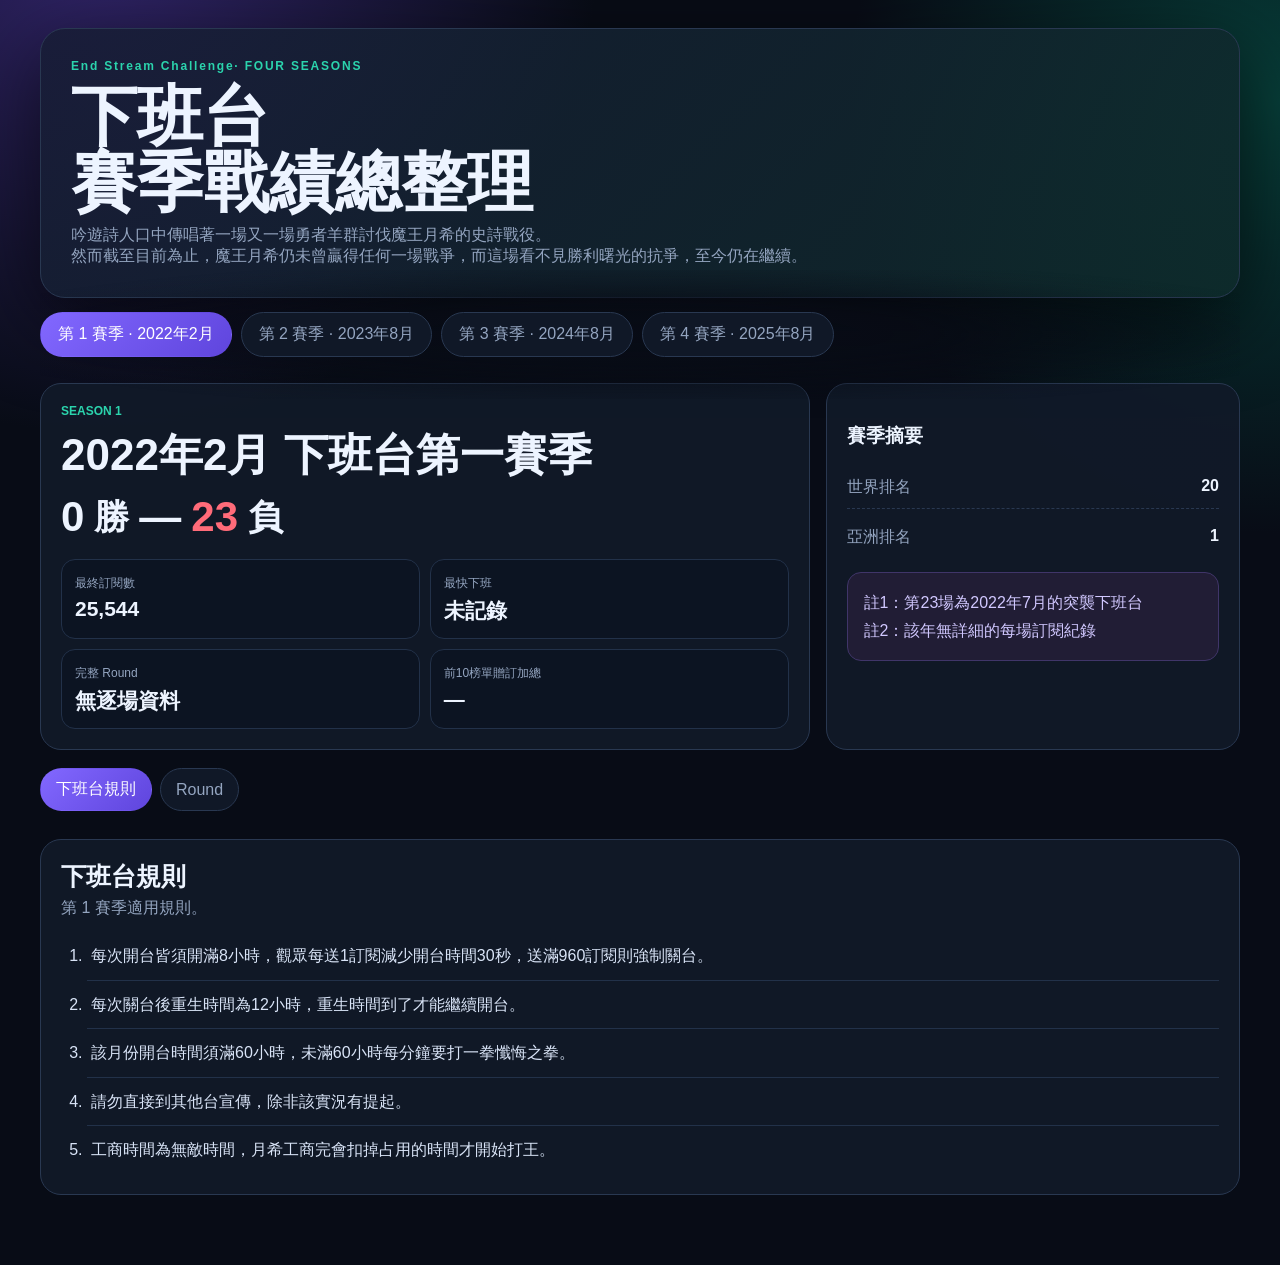
==== index.html @ 19485322 "Update index.html" ====
﻿<!doctype html>
<html lang="zh-Hant">
<head>
<meta charset="utf-8"><meta name="viewport" content="width=device-width,initial-scale=1">
<title>下班台賽季戰績總整理</title>
<style>
:root{--bg:#080c16;--panel:#111928;--panel2:#0c1422;--line:#293851;--text:#edf4ff;--muted:#94a5c0;--purple:#8268ff;--green:#2bd4ad;--yellow:#ffd166;--red:#ff6b79}
*{box-sizing:border-box}html{scroll-behavior:smooth;overflow-x:clip}body{margin:0;max-width:100%;overflow-x:clip;background:radial-gradient(circle at 8% -5%,#312469 0,transparent 28%),radial-gradient(circle at 100% 8%,#073d38 0,transparent 25%),var(--bg);color:var(--text);font-family:Inter,"Noto Sans TC","Microsoft JhengHei",sans-serif}
button,input,select{font:inherit}.wrap{width:100%;max-width:1240px;margin:auto;padding:28px 20px 70px}.masthead{padding:30px;border:1px solid var(--line);border-radius:25px;background:linear-gradient(135deg,#171c35dd,#0e2b2bdd);box-shadow:0 25px 80px #0009}.eyebrow{font-size:12px;color:var(--green);font-weight:900;letter-spacing:.15em}.masthead h1{font-size:clamp(34px,6vw,66px);line-height:1;margin:10px 0}.masthead p{color:var(--muted);margin:0}.season-tabs{position:sticky;top:0;z-index:20;isolation:isolate;display:flex;flex-wrap:wrap;align-items:center;gap:9px;padding:14px 0;max-width:100%;overflow:visible;background:transparent}.season-tabs::before{content:"";position:absolute;z-index:-1;pointer-events:none;inset:-28px 0;background:radial-gradient(ellipse at center,rgba(8,12,22,.94) 0%,rgba(8,12,22,.76) 34%,rgba(8,12,22,.32) 57%,rgba(8,12,22,.07) 73%,rgba(8,12,22,0) 84%,rgba(8,12,22,0) 100%)}.season-tab{max-width:100%;white-space:nowrap;border:1px solid var(--line);border-radius:999px;padding:11px 17px;background:#101827;color:var(--muted);cursor:pointer}.season-tab.active{background:linear-gradient(135deg,var(--purple),#5f45dd);border-color:transparent;color:#fff}.season{display:none;min-width:0}.season.active{display:block}
.hero{display:grid;grid-template-columns:1.3fr .7fr;gap:16px;margin-top:12px}.hero-card,.panel{background:#111928eF;border:1px solid var(--line);border-radius:21px;padding:20px}.season-kicker{color:var(--green);font-size:12px;font-weight:800}.hero-card h2{font-size:clamp(27px,4vw,44px);margin:8px 0}.record{display:flex;align-items:center;gap:10px;font-size:42px;font-weight:900}.record .loss{color:var(--red)}.stats{display:grid;grid-template-columns:repeat(2,1fr);gap:10px;margin-top:18px}.stat{background:var(--panel2);border:1px solid #223149;border-radius:14px;padding:13px}.stat span{color:var(--muted);font-size:12px}.stat b{display:block;margin-top:5px;font-size:21px}.season-nav{display:flex;flex-wrap:wrap;gap:8px;margin:18px 0}.season-nav button{border:1px solid var(--line);border-radius:999px;padding:10px 15px;color:var(--muted);background:#101827;cursor:pointer}.season-nav button:hover{color:#fff;border-color:var(--purple)}.season-nav button.active{color:#fff;border-color:transparent;background:linear-gradient(135deg,var(--purple),#5f45dd)}.season-subpage{display:none}.season-subpage.active{display:block}
.section{scroll-margin-top:78px;margin-top:28px}.section-head{display:flex;justify-content:space-between;align-items:end;gap:14px;margin-bottom:13px}.section-head h3{font-size:25px;margin:0}.section-head p{color:var(--muted);margin:5px 0 0}.grid{display:grid;grid-template-columns:1.3fr .7fr;gap:15px}.top-list{display:grid;gap:8px}.rank-row{display:grid;grid-template-columns:48px minmax(0,1fr) 105px;gap:11px;align-items:center;padding:12px;border:1px solid #223149;background:#0c1422;border-radius:14px}.rank-row.first{border-color:#756128;background:linear-gradient(90deg,#3b3118,#101827)}.rank-no{text-align:center;font-size:18px;font-weight:900}.rank-name{font-weight:800;overflow:hidden;text-overflow:ellipsis}.meta{color:var(--muted);font-size:12px;margin-top:4px}.amount{text-align:right;color:var(--green);font-weight:900}.bar{height:5px;background:#25334b;border-radius:8px;margin-top:7px;overflow:hidden}.bar i{display:block;height:100%;background:linear-gradient(90deg,var(--purple),var(--green))}
.mini-list{display:grid;gap:8px}.mini{display:flex;justify-content:space-between;gap:13px;padding:10px 0;border-bottom:1px dashed var(--line)}.mini:last-child{border:0}.mini span{color:var(--muted)}.controls{display:flex;gap:9px;flex-wrap:wrap;margin-bottom:13px}.control{min-width:190px;padding:10px 12px;border:1px solid var(--line);border-radius:11px;background:#0d1524;color:#fff}.table-wrap{overflow:auto;max-height:660px}.data-table{width:100%;border-collapse:collapse}.data-table th,.data-table td{padding:10px;border-bottom:1px solid #223149;text-align:left}.data-table th{position:sticky;top:0;background:#111928;color:var(--muted);font-size:12px;z-index:2}.num{text-align:right!important;font-variant-numeric:tabular-nums}
.round-grid{display:grid;grid-template-columns:repeat(3,1fr);gap:12px;align-items:start}.round-card{background:#101827;border:1px solid var(--line);border-radius:16px;padding:14px;align-self:start}.round-card summary{cursor:pointer;list-style:none}.round-card summary::-webkit-details-marker{display:none}.round-title{display:flex;justify-content:space-between;gap:10px}.badge{background:#0a2c29;color:var(--green);border-radius:999px;padding:5px 8px;font-size:12px}.round-sub{color:var(--muted);font-size:12px;line-height:1.6;margin-top:7px}.round-table{width:100%;border-collapse:collapse;margin-top:10px;font-size:13px}.round-table td{padding:6px 3px;border-top:1px solid #223149}.round-table td:last-child{text-align:right;color:var(--green);font-weight:800}.note{padding:8px;margin-top:8px;border-radius:9px;background:#201d37;color:#cbbfff;font-size:12px}
.cards{display:grid;grid-template-columns:repeat(2,1fr);gap:13px}.reward{display:grid;grid-template-columns:90px minmax(0,1fr) 65px;gap:10px;padding:10px 0;border-bottom:1px solid #223149}.reward:last-child{border:0}.status{color:var(--green);text-align:right}.status.no{color:var(--red)}.chips{display:flex;flex-wrap:wrap;gap:8px}.chip{padding:7px 10px;border:1px solid #304465;background:#17243a;border-radius:999px;font-size:13px}.rules-list{margin:0;padding-left:26px;line-height:1.85}.rules-list li{padding:9px 4px;color:#d9e4f7}.rules-list li+li{border-top:1px solid #223149}.rule-note{display:block;margin-top:5px;color:var(--muted);font-size:14px}.empty{text-align:center;padding:40px;color:var(--muted)}.notice{background:#211d35;border:1px solid #403569;color:#d1c8ff;padding:16px;border-radius:14px;line-height:1.7}.footer{text-align:center;color:#7384a2;font-size:12px;margin-top:45px}
@media(max-width:850px){.hero,.grid,.cards{grid-template-columns:1fr}.round-grid{grid-template-columns:repeat(2,1fr)}}@media(max-width:560px){.wrap{padding:14px 12px 45px}.masthead{padding:20px}.season-tabs{position:sticky;top:0;gap:8px}.season-tab{flex:1 1 calc(50% - 4px);padding:10px 9px;font-size:14px;text-align:center}.round-grid{grid-template-columns:1fr}.record{font-size:34px}.control{width:100%;min-width:0}.rank-row{grid-template-columns:38px minmax(0,1fr) 80px}.table-wrap{max-width:100%}.hide-mobile{display:none}}@media(max-width:360px){.season-tab{flex-basis:100%}}

.timeline-legend{display:flex;flex-wrap:wrap;gap:10px;margin:8px 0 0;color:var(--muted);font-size:13px}.timeline-legend i{display:inline-block;width:28px;height:10px;border-radius:999px;margin-right:6px;vertical-align:middle}.timeline-legend .stream{background:linear-gradient(90deg,#49d7aa,#75c391)}.timeline-panel{display:grid;gap:12px}.timeline-chart{border:1px solid var(--line);border-radius:16px;overflow:hidden;background:#0c1422}.timeline-head,.timeline-row{display:grid;grid-template-columns:76px minmax(720px,1fr)}.timeline-row{min-height:30px}.timeline-head{position:sticky;top:0;z-index:4;background:#121b2c;color:var(--muted);font-size:11px;font-weight:800}.timeline-date,.timeline-corner{border-right:1px solid #223149;display:flex;align-items:center}.timeline-corner{padding:8px 12px}.timeline-date{padding:0 12px;line-height:1}.timeline-hours{display:grid;grid-template-columns:repeat(24,1fr)}.timeline-hours span{padding:8px 0;text-align:center;border-right:1px solid rgba(255,255,255,.08)}.timeline-hours span:last-child{border-right:0}.timeline-date{font-weight:900;color:#dce8ff;background:rgba(17,25,40,.88)}.timeline-track{position:relative;height:30px;background:repeating-linear-gradient(90deg,transparent 0,transparent calc(100% / 24 - 1px),rgba(255,255,255,.12) calc(100% / 24 - 1px),rgba(255,255,255,.12) calc(100% / 24));overflow:visible}.timeline-row:nth-child(odd) .timeline-track{background-color:#0e1727}.timeline-row:nth-child(even) .timeline-track{background-color:rgba(255,255,255,.045)}.timeline-row+.timeline-row{border-top:1px solid #223149}.timeline-seg{position:absolute;top:5px;height:20px;border-radius:0;background:linear-gradient(90deg,#48d7ab,#78c18f);box-shadow:0 0 18px rgba(43,212,173,.18);min-width:3px;cursor:pointer}.timeline-tooltip{position:fixed;z-index:1000;display:none;max-width:260px;padding:10px 12px;border:1px solid rgba(130,104,255,.55);border-radius:12px;background:#0b1220;color:#edf4ff;box-shadow:0 16px 45px rgba(0,0,0,.5);font-size:13px;line-height:1.55;pointer-events:none}.timeline-tooltip.show{display:block}.timeline-tip-work{display:block;margin-top:7px;padding-top:7px;border-top:1px solid rgba(43,212,173,.35);color:#2bd4ad;font-weight:900}.timeline-tip{margin-top:6px;color:var(--muted);font-size:13px;line-height:1.6}.timeline-detail{margin-top:14px}@media(max-width:850px){.timeline-chart{overflow-x:auto}.timeline-head,.timeline-row{grid-template-columns:70px minmax(620px,1fr)}}@media(max-width:560px){.timeline-chart{overflow-x:auto}.timeline-corner{padding:8px}.timeline-date{padding:0 8px;font-size:12px}.timeline-track{height:30px}.timeline-hours span{font-size:10px;padding:8px 0}}
</style>
</head>
<body><main class="wrap">
<header class="masthead"><div class="eyebrow">End Stream Challenge· FOUR SEASONS</div><h1>下班台<br>賽季戰績總整理</h1><p>  吟遊詩人口中傳唱著一場又一場勇者羊群討伐魔王月希的史詩戰役。<br>
  然而截至目前為止，魔王月希仍未曾贏得任何一場戰爭，而這場看不見勝利曙光的抗爭，至今仍在繼續。</p></header>
<nav class="season-tabs" id="seasonTabs"></nav><div id="seasonPages"></div>
</main>
<script>
const DATA={"source":"下班台資料整理.xlsx","seasons":[{"id":"season-1","seasonIndex":1,"sheetName":"S1下班台戰績","title":"2022年2月 下班台第一賽季","wins":0,"losses":23,"fastest":"","finalSubs":25544,"worldRankText":"世界排名：20","notes":["註1：第23場為2022年7月的突襲下班台","註2：該年無詳細的每場訂閱紀錄"],"rewards":[],"specialRolls":[],"providedLeaderboard":[],"timeStats":[],"rounds":[],"records":[],"leaderboard":[],"listedGiftTotal":0},{"id":"season-2","seasonIndex":2,"sheetName":"S2下班台戰績","title":"2023年8月 下班台第二賽季","wins":0,"losses":50,"fastest":"0分37秒","finalSubs":70150,"worldRankText":"","notes":[],"rewards":[{"goal":"10000","reward":"2023自主60小","status":"達標"},{"goal":"20000","reward":"阿努道歉會","status":"達標"},{"goal":"30000","reward":"沙包DLC","status":"達標"},{"goal":"40000","reward":"北中南辦桌","status":"達標"},{"goal":"50000","reward":"北中南景點打拳","status":"達標"},{"goal":"60000","reward":"大峽谷打拳","status":"達標"},{"goal":"70000","reward":"森份證","status":"達標"}],"specialRolls":[{"round":1,"name":"阿秋羊","points":1},{"round":22,"name":"糖炒栗子羊","points":1},{"round":28,"name":"智胖","points":100},{"round":31,"name":"邪教道士辛辛子","points":1},{"round":32,"name":"嘉里","points":100},{"round":33,"name":"vs284619735","points":100},{"round":43,"name":"卡住羊","points":100},{"round":47,"name":"潛水貢丸","points":100},{"round":49,"name":"栗子羊說送妳訂換農民曆","points":1},{"round":49,"name":"白白白白白白白白白白白白","points":100}],"providedLeaderboard":[],"timeStats":[{"label":"總時數","value":"46:30:12"},{"label":"工商時數","value":"14:20:00"},{"label":"耍賴","value":"2:00:00"},{"label":"上班總時間","value":"17:32:21"},{"label":"月希水的時間","value":"12:37:51"}],"rounds":[{"number":1,"drop":"波熊思 3000購物金","topDps":"迷航","total":506,"winner":"逍遙隱士","notes":[],"records":[{"season":2,"round":1,"rank":1,"name":"迷航","amount":100,"roll":94,"winner":"逍遙隱士"},{"season":2,"round":1,"rank":2,"name":"不是抽獎羊","amount":60,"roll":25,"winner":""},{"season":2,"round":1,"rank":3,"name":"逍遙隱士","amount":50,"roll":97,"winner":""},{"season":2,"round":1,"rank":4,"name":"糖炒栗子羊","amount":50,"roll":16,"winner":""},{"season":2,"round":1,"rank":5,"name":"太子喵","amount":50,"roll":8,"winner":""},{"season":2,"round":1,"rank":6,"name":"嘉銘","amount":50,"roll":46,"winner":""},{"season":2,"round":1,"rank":7,"name":"阿秋羊","amount":50,"roll":1,"winner":""},{"season":2,"round":1,"rank":8,"name":"曾經獨活的玩具羊","amount":35,"roll":57,"winner":""},{"season":2,"round":1,"rank":9,"name":"cchihicc","amount":31,"roll":20,"winner":""},{"season":2,"round":1,"rank":10,"name":"多非番薯羊","amount":30,"roll":29,"winner":""}]},{"number":2,"drop":"1000 MYCARD","topDps":"卡住","total":492,"winner":"k00155","notes":[],"records":[{"season":2,"round":2,"rank":1,"name":"卡住","amount":100,"roll":74,"winner":"k00155"},{"season":2,"round":2,"rank":2,"name":"慾望的九羊羊","amount":60,"roll":39,"winner":""},{"season":2,"round":2,"rank":3,"name":"69羊","amount":52,"roll":22,"winner":""},{"season":2,"round":2,"rank":4,"name":"逍遙隱士","amount":50,"roll":46,"winner":""},{"season":2,"round":2,"rank":5,"name":"史蒂芬_達克","amount":50,"roll":48,"winner":""},{"season":2,"round":2,"rank":6,"name":"bossun___","amount":50,"roll":18,"winner":""},{"season":2,"round":2,"rank":7,"name":"嘉銘","amount":40,"roll":53,"winner":""},{"season":2,"round":2,"rank":8,"name":"咕咕鐘","amount":30,"roll":25,"winner":""},{"season":2,"round":2,"rank":9,"name":"廣州炒麵","amount":30,"roll":35,"winner":""},{"season":2,"round":2,"rank":10,"name":"k00155","amount":30,"roll":95,"winner":""}]},{"number":3,"drop":"月希超正簽名照","topDps":"普拉達羊","total":491,"winner":"糖炒栗子羊","notes":[],"records":[{"season":2,"round":3,"rank":1,"name":"普拉達羊","amount":100,"roll":3,"winner":"糖炒栗子羊"},{"season":2,"round":3,"rank":2,"name":"vs284619735","amount":50,"roll":53,"winner":""},{"season":2,"round":3,"rank":3,"name":"老薛708","amount":50,"roll":7,"winner":""},{"season":2,"round":3,"rank":4,"name":"平凡的阿賢","amount":50,"roll":32,"winner":""},{"season":2,"round":3,"rank":5,"name":"笨笨豆腐羊","amount":50,"roll":49,"winner":""},{"season":2,"round":3,"rank":6,"name":"阿秋羊","amount":50,"roll":67,"winner":""},{"season":2,"round":3,"rank":7,"name":"哇係阿賢","amount":40,"roll":74,"winner":""},{"season":2,"round":3,"rank":8,"name":"糖炒栗子羊","amount":35,"roll":79,"winner":""},{"season":2,"round":3,"rank":9,"name":"steven54018","amount":35,"roll":71,"winner":""},{"season":2,"round":3,"rank":10,"name":"沒欠你哎_木工羊","amount":31,"roll":4,"winner":""}]},{"number":4,"drop":"紫色抹布aka圖奇T恤","topDps":"糖炒栗子羊","total":620,"winner":"逍遙隱士","notes":[],"records":[{"season":2,"round":4,"rank":1,"name":"糖炒栗子羊","amount":100,"roll":84,"winner":"逍遙隱士"},{"season":2,"round":4,"rank":2,"name":"幽玥影","amount":75,"roll":43,"winner":""},{"season":2,"round":4,"rank":3,"name":"三色豆骯包","amount":65,"roll":22,"winner":""},{"season":2,"round":4,"rank":4,"name":"慾望的九羊羊","amount":60,"roll":33,"winner":""},{"season":2,"round":4,"rank":5,"name":"嘉里垲壡","amount":60,"roll":4,"winner":""},{"season":2,"round":4,"rank":6,"name":"vs284619735","amount":60,"roll":47,"winner":""},{"season":2,"round":4,"rank":7,"name":"羊老院_不二","amount":50,"roll":76,"winner":""},{"season":2,"round":4,"rank":8,"name":"逍遙隱士","amount":50,"roll":94,"winner":""},{"season":2,"round":4,"rank":9,"name":"普勞德斯瑪爾特","amount":50,"roll":40,"winner":""},{"season":2,"round":4,"rank":10,"name":"嘉銘","amount":50,"roll":7,"winner":""}]},{"number":5,"drop":"明里紬毛巾","topDps":"慾望的黃小羊","total":659,"winner":"保羅麵包坊","notes":[],"records":[{"season":2,"round":5,"rank":1,"name":"慾望的黃小羊","amount":150,"roll":35,"winner":"保羅麵包坊"},{"season":2,"round":5,"rank":2,"name":"鏟屎浩浩","amount":114,"roll":11,"winner":""},{"season":2,"round":5,"rank":3,"name":"史蒂芬_達克","amount":100,"roll":7,"winner":""},{"season":2,"round":5,"rank":4,"name":"山腳下的倒插羊","amount":100,"roll":94,"winner":""},{"season":2,"round":5,"rank":5,"name":"保羅麵包坊","amount":60,"roll":96,"winner":""},{"season":2,"round":5,"rank":6,"name":"逍遙隱士","amount":50,"roll":25,"winner":""},{"season":2,"round":5,"rank":7,"name":"哇係阿賢","amount":30,"roll":24,"winner":""},{"season":2,"round":5,"rank":8,"name":"豪游天下","amount":20,"roll":16,"winner":""},{"season":2,"round":5,"rank":9,"name":"天台吹風的老羊","amount":20,"roll":70,"winner":""},{"season":2,"round":5,"rank":10,"name":"橘牆老鼠會成員太陽雨","amount":15,"roll":23,"winner":""}]},{"number":6,"drop":"UNPAI T恤","topDps":"太子喵","total":740,"winner":"逍遙隱士","notes":[],"records":[{"season":2,"round":6,"rank":1,"name":"太子喵","amount":150,"roll":35,"winner":"逍遙隱士"},{"season":2,"round":6,"rank":2,"name":"慾望的九羊羊","amount":110,"roll":34,"winner":""},{"season":2,"round":6,"rank":3,"name":"普拉達羊","amount":100,"roll":56,"winner":""},{"season":2,"round":6,"rank":4,"name":"晶晶寶包","amount":100,"roll":50,"winner":""},{"season":2,"round":6,"rank":5,"name":"想睡覺的楓仔","amount":50,"roll":38,"winner":""},{"season":2,"round":6,"rank":6,"name":"娜娜寶包","amount":50,"roll":88,"winner":""},{"season":2,"round":6,"rank":7,"name":"逍遙隱士","amount":50,"roll":96,"winner":""},{"season":2,"round":6,"rank":8,"name":"橋本芝衣","amount":50,"roll":22,"winner":""},{"season":2,"round":6,"rank":9,"name":"多非番薯羊","amount":40,"roll":65,"winner":""},{"season":2,"round":6,"rank":10,"name":"糖炒栗子羊","amount":40,"roll":42,"winner":""}]},{"number":7,"drop":"河北彩花女優大亨","topDps":"幽玥影","total":702,"winner":"幽玥影","notes":[],"records":[{"season":2,"round":7,"rank":1,"name":"幽玥影","amount":250,"roll":97,"winner":"幽玥影"},{"season":2,"round":7,"rank":2,"name":"慾望的黃小羊","amount":100,"roll":19,"winner":""},{"season":2,"round":7,"rank":3,"name":"lokevin","amount":50,"roll":89,"winner":""},{"season":2,"round":7,"rank":4,"name":"路過的音樂世家","amount":50,"roll":46,"winner":""},{"season":2,"round":7,"rank":5,"name":"慾望的卡八羊","amount":50,"roll":4,"winner":""},{"season":2,"round":7,"rank":6,"name":"嘉銘","amount":50,"roll":52,"winner":""},{"season":2,"round":7,"rank":7,"name":"六翼天使","amount":50,"roll":90,"winner":""},{"season":2,"round":7,"rank":8,"name":"胃不好的年輕人","amount":40,"roll":61,"winner":""},{"season":2,"round":7,"rank":9,"name":"賣女孩的小羊","amount":32,"roll":49,"winner":""},{"season":2,"round":7,"rank":10,"name":"steven54018","amount":30,"roll":36,"winner":""}]},{"number":8,"drop":"賽馬娘小北模型","topDps":"幽玥影","total":574,"winner":"糖炒栗子羊","notes":[],"records":[{"season":2,"round":8,"rank":1,"name":"幽玥影","amount":75,"roll":36,"winner":"糖炒栗子羊"},{"season":2,"round":8,"rank":2,"name":"威堡羊","amount":60,"roll":77,"winner":""},{"season":2,"round":8,"rank":3,"name":"孤勇幫的逆天羊","amount":60,"roll":63,"winner":""},{"season":2,"round":8,"rank":4,"name":"赫利德","amount":60,"roll":52,"winner":""},{"season":2,"round":8,"rank":5,"name":"尾田","amount":60,"roll":81,"winner":""},{"season":2,"round":8,"rank":6,"name":"糖炒栗子羊","amount":55,"roll":96,"winner":""},{"season":2,"round":8,"rank":7,"name":"慾望的夜夜羊","amount":52,"roll":41,"winner":""},{"season":2,"round":8,"rank":8,"name":"賣女孩的小羊","amount":52,"roll":33,"winner":""},{"season":2,"round":8,"rank":9,"name":"紋紋__","amount":50,"roll":64,"winner":""},{"season":2,"round":8,"rank":10,"name":"逍遙隱士","amount":50,"roll":35,"winner":""}]},{"number":9,"drop":"薩爾達 NS PRO控制器","topDps":"筋魂羊","total":579,"winner":"哇係阿賢","notes":[],"records":[{"season":2,"round":9,"rank":1,"name":"筋魂羊","amount":88,"roll":36,"winner":"哇係阿賢"},{"season":2,"round":9,"rank":2,"name":"幽玥影","amount":75,"roll":27,"winner":""},{"season":2,"round":9,"rank":3,"name":"steven54018","amount":60,"roll":11,"winner":""},{"season":2,"round":9,"rank":4,"name":"賣女孩的小羊","amount":55,"roll":30,"winner":""},{"season":2,"round":9,"rank":5,"name":"哇係阿賢","amount":51,"roll":67,"winner":""},{"season":2,"round":9,"rank":6,"name":"逍遙隱士","amount":50,"roll":2,"winner":""},{"season":2,"round":9,"rank":7,"name":"史蒂芬_達克","amount":50,"roll":63,"winner":""},{"season":2,"round":9,"rank":8,"name":"三色豆骯包","amount":50,"roll":32,"winner":""},{"season":2,"round":9,"rank":9,"name":"乾淨","amount":50,"roll":58,"winner":""},{"season":2,"round":9,"rank":10,"name":"zqqsix","amount":50,"roll":2,"winner":""}]},{"number":10,"drop":"SWITCH 主機","topDps":"野怪","total":620,"winner":"禿毛系女孩 禿毛晶晶","notes":[],"records":[{"season":2,"round":10,"rank":1,"name":"野怪","amount":110,"roll":86,"winner":"禿毛系女孩 禿毛晶晶"},{"season":2,"round":10,"rank":2,"name":"普勞德斯瑪爾特","amount":105,"roll":73,"winner":""},{"season":2,"round":10,"rank":3,"name":"禿毛系女孩禿毛晶晶","amount":100,"roll":95,"winner":""},{"season":2,"round":10,"rank":4,"name":"多非番薯羊","amount":50,"roll":40,"winner":""},{"season":2,"round":10,"rank":5,"name":"逍遙隱士","amount":50,"roll":58,"winner":""},{"season":2,"round":10,"rank":6,"name":"糖炒栗子羊","amount":50,"roll":72,"winner":""},{"season":2,"round":10,"rank":7,"name":"實況九宮格專屬代言人六媽","amount":50,"roll":62,"winner":""},{"season":2,"round":10,"rank":8,"name":"獸人菜兵","amount":50,"roll":24,"winner":""},{"season":2,"round":10,"rank":9,"name":"哇係阿賢","amount":30,"roll":72,"winner":""},{"season":2,"round":10,"rank":10,"name":"老龐","amount":25,"roll":42,"winner":""}]},{"number":11,"drop":"沙包","topDps":"糖炒栗子羊","total":636,"winner":"逍遙隱士","notes":[],"records":[{"season":2,"round":11,"rank":1,"name":"糖炒栗子羊","amount":100,"roll":19,"winner":"逍遙隱士"},{"season":2,"round":11,"rank":2,"name":"老薛708","amount":100,"roll":25,"winner":""},{"season":2,"round":11,"rank":3,"name":"胃不好的年輕人","amount":60,"roll":36,"winner":""},{"season":2,"round":11,"rank":4,"name":"窩也不知道","amount":60,"roll":19,"winner":""},{"season":2,"round":11,"rank":5,"name":"路過的音樂世家","amount":60,"roll":76,"winner":""},{"season":2,"round":11,"rank":6,"name":"觸手公爵八隻羊","amount":55,"roll":15,"winner":""},{"season":2,"round":11,"rank":7,"name":"一人一訂閱好好休息","amount":51,"roll":40,"winner":""},{"season":2,"round":11,"rank":8,"name":"沒欠你哎_木工羊","amount":50,"roll":38,"winner":""},{"season":2,"round":11,"rank":9,"name":"逍遙隱士","amount":50,"roll":89,"winner":""},{"season":2,"round":11,"rank":10,"name":"vs284619735","amount":50,"roll":52,"winner":""}]},{"number":12,"drop":"史上最大獎黏黏手","topDps":"Loger128","total":510,"winner":"成天想自由","notes":[],"records":[{"season":2,"round":12,"rank":1,"name":"Loger128","amount":100,"roll":70,"winner":"成天想自由"},{"season":2,"round":12,"rank":2,"name":"翻肚鮪魚","amount":100,"roll":65,"winner":""},{"season":2,"round":12,"rank":3,"name":"雪夜貓家的英葉貓寶阿龍羊","amount":50,"roll":3,"winner":""},{"season":2,"round":12,"rank":4,"name":"雷查德","amount":50,"roll":87,"winner":""},{"season":2,"round":12,"rank":5,"name":"成天想自由","amount":50,"roll":96,"winner":""},{"season":2,"round":12,"rank":6,"name":"糖炒栗子羊","amount":40,"roll":68,"winner":""},{"season":2,"round":12,"rank":7,"name":"雪夜貓家的暈船貓寶氣運羊","amount":35,"roll":71,"winner":""},{"season":2,"round":12,"rank":8,"name":"每天都要返工嘅苦命人","amount":30,"roll":6,"winner":""},{"season":2,"round":12,"rank":9,"name":"居居夫","amount":30,"roll":65,"winner":""},{"season":2,"round":12,"rank":10,"name":"依絲特","amount":25,"roll":58,"winner":""}]},{"number":13,"drop":"月希超正簽名照","topDps":"四喵の爹","total":460,"winner":"多非蕃薯羊","notes":[],"records":[{"season":2,"round":13,"rank":1,"name":"四喵の爹","amount":100,"roll":51,"winner":"多非蕃薯羊"},{"season":2,"round":13,"rank":2,"name":"卡住","amount":100,"roll":83,"winner":""},{"season":2,"round":13,"rank":3,"name":"嘉銘","amount":50,"roll":33,"winner":""},{"season":2,"round":13,"rank":4,"name":"宜蘭洪金寶","amount":50,"roll":61,"winner":""},{"season":2,"round":13,"rank":5,"name":"逍遙隱士","amount":30,"roll":10,"winner":""},{"season":2,"round":13,"rank":6,"name":"雪夜貓家的英葉貓寶阿龍羊","amount":30,"roll":60,"winner":""},{"season":2,"round":13,"rank":7,"name":"多非蕃薯羊","amount":30,"roll":94,"winner":""},{"season":2,"round":13,"rank":8,"name":"幽玥影","amount":25,"roll":82,"winner":""},{"season":2,"round":13,"rank":9,"name":"打王加加","amount":25,"roll":19,"winner":""},{"season":2,"round":13,"rank":10,"name":"糖炒栗子羊","amount":20,"roll":41,"winner":""}]},{"number":14,"drop":"NS 控制器(月希任選SKIN)","topDps":"四喵の爹","total":780,"winner":"四喵の爹","notes":[],"records":[{"season":2,"round":14,"rank":1,"name":"四喵の爹","amount":200,"roll":91,"winner":"四喵の爹"},{"season":2,"round":14,"rank":2,"name":"慾望的九羊羊","amount":100,"roll":54,"winner":""},{"season":2,"round":14,"rank":3,"name":"太子喵","amount":100,"roll":8,"winner":""},{"season":2,"round":14,"rank":4,"name":"不是抽獎羊","amount":70,"roll":44,"winner":""},{"season":2,"round":14,"rank":5,"name":"六八","amount":60,"roll":28,"winner":""},{"season":2,"round":14,"rank":6,"name":"逍遙隱士","amount":50,"roll":22,"winner":""},{"season":2,"round":14,"rank":7,"name":"糖炒栗子羊","amount":50,"roll":42,"winner":""},{"season":2,"round":14,"rank":8,"name":"藍銘松","amount":50,"roll":74,"winner":""},{"season":2,"round":14,"rank":9,"name":"廣州炒麵","amount":50,"roll":16,"winner":""},{"season":2,"round":14,"rank":10,"name":"69羊","amount":50,"roll":72,"winner":""}]},{"number":15,"drop":"任天堂大禮包","topDps":"中二果實能力者","total":529,"winner":"哇係阿賢","notes":[],"records":[{"season":2,"round":15,"rank":1,"name":"中二果實能力者","amount":100,"roll":54,"winner":"哇係阿賢"},{"season":2,"round":15,"rank":2,"name":"三色豆骯包","amount":100,"roll":20,"winner":""},{"season":2,"round":15,"rank":3,"name":"逍遙隱士","amount":50,"roll":82,"winner":""},{"season":2,"round":15,"rank":4,"name":"雪夜貓家的英葉貓寶阿龍羊","amount":50,"roll":13,"winner":""},{"season":2,"round":15,"rank":5,"name":"幽玥影","amount":50,"roll":17,"winner":""},{"season":2,"round":15,"rank":6,"name":"糖炒栗子羊","amount":40,"roll":53,"winner":""},{"season":2,"round":15,"rank":7,"name":"テツヒロ","amount":38,"roll":85,"winner":""},{"season":2,"round":15,"rank":8,"name":"哇係阿賢","amount":35,"roll":86,"winner":""},{"season":2,"round":15,"rank":9,"name":"批欸斯伍羊_撲通","amount":35,"roll":79,"winner":""},{"season":2,"round":15,"rank":10,"name":"暗夜白皇乂珀","amount":31,"roll":65,"winner":""}]},{"number":16,"drop":"紫色抹布aka圖奇T恤","topDps":"鏟屎浩浩","total":702,"winner":"多非番薯羊","notes":[],"records":[{"season":2,"round":16,"rank":1,"name":"鏟屎浩浩","amount":125,"roll":40,"winner":"多非番薯羊"},{"season":2,"round":16,"rank":2,"name":"觸手公爵八隻羊","amount":101,"roll":15,"winner":""},{"season":2,"round":16,"rank":3,"name":"八呎","amount":100,"roll":2,"winner":""},{"season":2,"round":16,"rank":4,"name":"テツヒロ","amount":60,"roll":5,"winner":""},{"season":2,"round":16,"rank":5,"name":"沒欠你哎_木工羊","amount":60,"roll":66,"winner":""},{"season":2,"round":16,"rank":6,"name":"橘牆老鼠會太陽宇","amount":55,"roll":39,"winner":""},{"season":2,"round":16,"rank":7,"name":"雪夜貓家的英葉貓寶阿龍羊","amount":51,"roll":36,"winner":""},{"season":2,"round":16,"rank":8,"name":"多非番薯羊","amount":50,"roll":75,"winner":""},{"season":2,"round":16,"rank":9,"name":"逍遙隱士","amount":50,"roll":34,"winner":""},{"season":2,"round":16,"rank":10,"name":"嘉銘","amount":50,"roll":20,"winner":""}]},{"number":17,"drop":"魔靈召喚禮盒大禮包","topDps":"慾望的尋愛羊","total":655,"winner":"慾望的尋愛羊","notes":[],"records":[{"season":2,"round":17,"rank":1,"name":"慾望的尋愛羊","amount":100,"roll":81,"winner":"慾望的尋愛羊"},{"season":2,"round":17,"rank":2,"name":"卡住","amount":100,"roll":31,"winner":""},{"season":2,"round":17,"rank":3,"name":"欸89羊","amount":100,"roll":60,"winner":""},{"season":2,"round":17,"rank":4,"name":"糖炒栗子羊","amount":70,"roll":2,"winner":""},{"season":2,"round":17,"rank":5,"name":"慾望的九羊羊","amount":60,"roll":16,"winner":""},{"season":2,"round":17,"rank":6,"name":"逍遙隱士","amount":50,"roll":51,"winner":""},{"season":2,"round":17,"rank":7,"name":"maski0516","amount":50,"roll":61,"winner":""},{"season":2,"round":17,"rank":8,"name":"胃不好的年輕人","amount":50,"roll":2,"winner":""},{"season":2,"round":17,"rank":9,"name":"待罪羔羊","amount":40,"roll":57,"winner":""},{"season":2,"round":17,"rank":10,"name":"vs284619735","amount":35,"roll":37,"winner":""}]},{"number":18,"drop":"寶可夢正版布偶","topDps":"林勝希該下班了","total":581,"winner":"三色豆骯包","notes":[],"records":[{"season":2,"round":18,"rank":1,"name":"林勝希該下班了","amount":101,"roll":68,"winner":"三色豆骯包"},{"season":2,"round":18,"rank":2,"name":"我是路西法請叫我西法","amount":90,"roll":50,"winner":""},{"season":2,"round":18,"rank":3,"name":"逍遙隱士","amount":50,"roll":54,"winner":""},{"season":2,"round":18,"rank":4,"name":"我是一朵小棉花","amount":50,"roll":13,"winner":""},{"season":2,"round":18,"rank":5,"name":"波普馬愛聽歌","amount":50,"roll":54,"winner":""},{"season":2,"round":18,"rank":6,"name":"立志成為貼圖大富翁的六媽","amount":50,"roll":11,"winner":""},{"season":2,"round":18,"rank":7,"name":"糖炒栗子羊","amount":50,"roll":34,"winner":""},{"season":2,"round":18,"rank":8,"name":"白白白白白白白白白白白白","amount":50,"roll":6,"winner":""},{"season":2,"round":18,"rank":9,"name":"Azirvictor222","amount":50,"roll":22,"winner":""},{"season":2,"round":18,"rank":10,"name":"三色豆骯包","amount":40,"roll":73,"winner":""}]},{"number":19,"drop":"月希巴奇掛軸","topDps":"卡住","total":571,"winner":"糖炒栗子羊","notes":[],"records":[{"season":2,"round":19,"rank":1,"name":"卡住","amount":100,"roll":12,"winner":"糖炒栗子羊"},{"season":2,"round":19,"rank":2,"name":"糖炒栗子羊","amount":60,"roll":55,"winner":""},{"season":2,"round":19,"rank":3,"name":"張若即","amount":60,"roll":31,"winner":""},{"season":2,"round":19,"rank":4,"name":"蕉綠_二哈ハスキー","amount":51,"roll":29,"winner":""},{"season":2,"round":19,"rank":5,"name":"tom1000805","amount":50,"roll":14,"winner":""},{"season":2,"round":19,"rank":6,"name":"林勝希該下班了","amount":50,"roll":45,"winner":""},{"season":2,"round":19,"rank":7,"name":"廠商付款用贈訂幫下班","amount":50,"roll":22,"winner":""},{"season":2,"round":19,"rank":8,"name":"野怪","amount":50,"roll":8,"winner":""},{"season":2,"round":19,"rank":9,"name":"逍遙隱士","amount":50,"roll":33,"winner":""},{"season":2,"round":19,"rank":10,"name":"lee28119","amount":50,"roll":13,"winner":""}]},{"number":20,"drop":"SWITCH","topDps":"仔魚うお","total":649,"winner":"白白白白白白 白白白白白白","notes":[],"records":[{"season":2,"round":20,"rank":1,"name":"仔魚うお","amount":100,"roll":70,"winner":"白白白白白白 白白白白白白"},{"season":2,"round":20,"rank":2,"name":"四喵の爹","amount":100,"roll":46,"winner":""},{"season":2,"round":20,"rank":3,"name":"老薛708","amount":70,"roll":68,"winner":""},{"season":2,"round":20,"rank":4,"name":"白白白白白白白白白白白白","amount":69,"roll":90,"winner":""},{"season":2,"round":20,"rank":5,"name":"廣州炒麵","amount":60,"roll":32,"winner":""},{"season":2,"round":20,"rank":6,"name":"野怪","amount":50,"roll":79,"winner":""},{"season":2,"round":20,"rank":7,"name":"赫利德","amount":50,"roll":54,"winner":""},{"season":2,"round":20,"rank":8,"name":"逍遙隱士","amount":50,"roll":3,"winner":""},{"season":2,"round":20,"rank":9,"name":"我是一朵小棉花","amount":50,"roll":8,"winner":""},{"season":2,"round":20,"rank":10,"name":"外神歪西","amount":50,"roll":35,"winner":""}]},{"number":21,"drop":"巴奇掛軸","topDps":"六八","total":540,"winner":"糖炒栗子羊","notes":[],"records":[{"season":2,"round":21,"rank":1,"name":"六八","amount":125,"roll":57,"winner":"糖炒栗子羊"},{"season":2,"round":21,"rank":2,"name":"居居夫","amount":85,"roll":36,"winner":""},{"season":2,"round":21,"rank":3,"name":"咕咕鐘","amount":50,"roll":15,"winner":""},{"season":2,"round":21,"rank":4,"name":"慾望的割草羊","amount":50,"roll":50,"winner":""},{"season":2,"round":21,"rank":5,"name":"逍遙隱士","amount":50,"roll":45,"winner":""},{"season":2,"round":21,"rank":6,"name":"潛水貢丸","amount":40,"roll":6,"winner":""},{"season":2,"round":21,"rank":7,"name":"慾望的差衣羊","amount":40,"roll":8,"winner":""},{"season":2,"round":21,"rank":8,"name":"呆呆爪","amount":35,"roll":38,"winner":""},{"season":2,"round":21,"rank":9,"name":"張若即","amount":35,"roll":78,"winner":""},{"season":2,"round":21,"rank":10,"name":"糖炒栗子羊","amount":30,"roll":97,"winner":""}]},{"number":22,"drop":"魔物獵人模型","topDps":"loger128","total":625,"winner":"廣州炒麵","notes":[],"records":[{"season":2,"round":22,"rank":1,"name":"loger128","amount":200,"roll":39,"winner":"廣州炒麵"},{"season":2,"round":22,"rank":2,"name":"那魯灣大姊姊","amount":55,"roll":85,"winner":""},{"season":2,"round":22,"rank":3,"name":"逍遙隱士","amount":50,"roll":86,"winner":""},{"season":2,"round":22,"rank":4,"name":"不是抽獎羊","amount":50,"roll":4,"winner":""},{"season":2,"round":22,"rank":5,"name":"林勝希該下班了","amount":50,"roll":56,"winner":""},{"season":2,"round":22,"rank":6,"name":"午夜微醺","amount":50,"roll":84,"winner":""},{"season":2,"round":22,"rank":7,"name":"小九九的張家小鵝","amount":50,"roll":27,"winner":""},{"season":2,"round":22,"rank":8,"name":"宜蘭洪金寶","amount":50,"roll":6,"winner":""},{"season":2,"round":22,"rank":9,"name":"廣州炒麵","amount":40,"roll":88,"winner":""},{"season":2,"round":22,"rank":10,"name":"糖炒栗子羊","amount":30,"roll":1,"winner":""}]},{"number":23,"drop":"史詩裝備黏黏手","topDps":"紀秊","total":689,"winner":"紀秊","notes":[],"records":[{"season":2,"round":23,"rank":1,"name":"紀秊","amount":110,"roll":94,"winner":"紀秊"},{"season":2,"round":23,"rank":2,"name":"卡住","amount":101,"roll":74,"winner":""},{"season":2,"round":23,"rank":3,"name":"白白白白白白白白白白白白","amount":69,"roll":7,"winner":""},{"season":2,"round":23,"rank":4,"name":"陌尋","amount":64,"roll":5,"winner":""},{"season":2,"round":23,"rank":5,"name":"魔羯鼠羊羊","amount":60,"roll":39,"winner":""},{"season":2,"round":23,"rank":6,"name":"林勝希該下班了","amount":60,"roll":13,"winner":""},{"season":2,"round":23,"rank":7,"name":"糖炒栗子羊","amount":60,"roll":16,"winner":""},{"season":2,"round":23,"rank":8,"name":"慾望的非洲羊","amount":56,"roll":3,"winner":""},{"season":2,"round":23,"rank":9,"name":"海草海草","amount":55,"roll":9,"winner":""},{"season":2,"round":23,"rank":10,"name":"我是一朵小棉花","amount":54,"roll":81,"winner":""}]},{"number":24,"drop":"魔物獵人模型","topDps":"中二果實能力者","total":720,"winner":"天台上的阿肥","notes":[],"records":[{"season":2,"round":24,"rank":1,"name":"中二果實能力者","amount":200,"roll":7,"winner":"天台上的阿肥"},{"season":2,"round":24,"rank":2,"name":"太子喵","amount":101,"roll":58,"winner":""},{"season":2,"round":24,"rank":3,"name":"白白白白白白白白白白白白","amount":69,"roll":38,"winner":""},{"season":2,"round":24,"rank":4,"name":"糖炒栗子羊","amount":60,"roll":76,"winner":""},{"season":2,"round":24,"rank":5,"name":"哇係阿賢","amount":50,"roll":6,"winner":""},{"season":2,"round":24,"rank":6,"name":"逍遙隱士","amount":50,"roll":54,"winner":""},{"season":2,"round":24,"rank":7,"name":"安静的小铃铛","amount":50,"roll":81,"winner":""},{"season":2,"round":24,"rank":8,"name":"參貳壹","amount":50,"roll":51,"winner":""},{"season":2,"round":24,"rank":9,"name":"訂閱拿去請下班","amount":50,"roll":56,"winner":""},{"season":2,"round":24,"rank":10,"name":"天台上的阿肥","amount":40,"roll":90,"winner":""}]},{"number":25,"drop":"寶可夢娃娃","topDps":"卡住","total":825,"winner":"慾望的九羊羊","notes":[],"records":[{"season":2,"round":25,"rank":1,"name":"卡住","amount":200,"roll":45,"winner":"慾望的九羊羊"},{"season":2,"round":25,"rank":2,"name":"羊老院_不二","amount":200,"roll":64,"winner":""},{"season":2,"round":25,"rank":3,"name":"糖炒栗子羊","amount":100,"roll":66,"winner":""},{"season":2,"round":25,"rank":4,"name":"慾望的九羊羊","amount":55,"roll":67,"winner":""},{"season":2,"round":25,"rank":5,"name":"哇係阿賢","amount":50,"roll":47,"winner":""},{"season":2,"round":25,"rank":6,"name":"訂閱拿去請下班","amount":50,"roll":63,"winner":""},{"season":2,"round":25,"rank":7,"name":"sushijie2","amount":50,"roll":34,"winner":""},{"season":2,"round":25,"rank":8,"name":"奏響星辰","amount":50,"roll":35,"winner":""},{"season":2,"round":25,"rank":9,"name":"黑暗豐穰女神的黑山羊","amount":35,"roll":36,"winner":""},{"season":2,"round":25,"rank":10,"name":"休閒的貓","amount":35,"roll":37,"winner":""}]},{"number":26,"drop":"啥都沒有","topDps":"看農民曆吃辦桌的小王八孩","total":526,"winner":"","notes":[],"records":[{"season":2,"round":26,"rank":1,"name":"看農民曆吃辦桌的小王八孩","amount":87,"roll":null,"winner":""},{"season":2,"round":26,"rank":2,"name":"紀秊","amount":70,"roll":null,"winner":""},{"season":2,"round":26,"rank":3,"name":"參貳壹","amount":69,"roll":null,"winner":""},{"season":2,"round":26,"rank":4,"name":"尾田","amount":50,"roll":null,"winner":""},{"season":2,"round":26,"rank":5,"name":"逍遙隱士","amount":50,"roll":null,"winner":""},{"season":2,"round":26,"rank":6,"name":"aa443211","amount":50,"roll":null,"winner":""},{"season":2,"round":26,"rank":7,"name":"台鐵自強號","amount":50,"roll":null,"winner":""},{"season":2,"round":26,"rank":8,"name":"訂閱拿去請下班","amount":40,"roll":null,"winner":""},{"season":2,"round":26,"rank":9,"name":"糖炒栗子羊","amount":30,"roll":null,"winner":""},{"season":2,"round":26,"rank":10,"name":"林勝希該下班了","amount":30,"roll":null,"winner":""}]},{"number":27,"drop":"魔物獵人NS收納包","topDps":"林勝希該下班了","total":555,"winner":"逸庭","notes":[],"records":[{"season":2,"round":27,"rank":1,"name":"林勝希該下班了","amount":100,"roll":10,"winner":"逸庭"},{"season":2,"round":27,"rank":2,"name":"紀秊","amount":60,"roll":18,"winner":""},{"season":2,"round":27,"rank":3,"name":"逸庭","amount":50,"roll":96,"winner":""},{"season":2,"round":27,"rank":4,"name":"多非番薯羊","amount":50,"roll":79,"winner":""},{"season":2,"round":27,"rank":5,"name":"哇係阿賢","amount":50,"roll":17,"winner":""},{"season":2,"round":27,"rank":6,"name":"殊異","amount":50,"roll":56,"winner":""},{"season":2,"round":27,"rank":7,"name":"逍遙隱士","amount":50,"roll":59,"winner":""},{"season":2,"round":27,"rank":8,"name":"糖炒栗子羊","amount":50,"roll":25,"winner":""},{"season":2,"round":27,"rank":9,"name":"幽玥影","amount":50,"roll":47,"winner":""},{"season":2,"round":27,"rank":10,"name":"圓圓__","amount":45,"roll":64,"winner":""}]},{"number":28,"drop":"MY CARD 3000點","topDps":"exfree34","total":710,"winner":"智胖","notes":[],"records":[{"season":2,"round":28,"rank":1,"name":"exfree34","amount":200,"roll":83,"winner":"智胖"},{"season":2,"round":28,"rank":2,"name":"denis13579","amount":100,"roll":20,"winner":""},{"season":2,"round":28,"rank":3,"name":"mmouse4","amount":60,"roll":32,"winner":""},{"season":2,"round":28,"rank":4,"name":"魔羯鼠羊羊","amount":50,"roll":47,"winner":""},{"season":2,"round":28,"rank":5,"name":"87DB","amount":50,"roll":14,"winner":""},{"season":2,"round":28,"rank":6,"name":"嘉銘","amount":50,"roll":89,"winner":""},{"season":2,"round":28,"rank":7,"name":"老薛708","amount":50,"roll":44,"winner":""},{"season":2,"round":28,"rank":8,"name":"哇係阿賢","amount":50,"roll":62,"winner":""},{"season":2,"round":28,"rank":9,"name":"智胖","amount":50,"roll":100,"winner":""},{"season":2,"round":28,"rank":10,"name":"幽玥影","amount":50,"roll":64,"winner":""}]},{"number":29,"drop":"一坨答辯(月希隨便給)","topDps":"冰情","total":534,"winner":"逍遙隱士","notes":[],"records":[{"season":2,"round":29,"rank":1,"name":"冰情","amount":150,"roll":48,"winner":"逍遙隱士"},{"season":2,"round":29,"rank":2,"name":"鏟屎浩浩","amount":60,"roll":31,"winner":""},{"season":2,"round":29,"rank":3,"name":"逍遙隱士","amount":50,"roll":92,"winner":""},{"season":2,"round":29,"rank":4,"name":"87DB","amount":50,"roll":55,"winner":""},{"season":2,"round":29,"rank":5,"name":"邪教道士辛辛子","amount":50,"roll":73,"winner":""},{"season":2,"round":29,"rank":6,"name":"蕉綠_二哈ハスキー","amount":40,"roll":31,"winner":""},{"season":2,"round":29,"rank":7,"name":"糖炒栗子羊","amount":35,"roll":17,"winner":""},{"season":2,"round":29,"rank":8,"name":"看農民曆吃辦桌的小王八孩","amount":35,"roll":74,"winner":""},{"season":2,"round":29,"rank":9,"name":"我是路西法請叫我西法","amount":34,"roll":90,"winner":""},{"season":2,"round":29,"rank":10,"name":"沒洗澡好癢","amount":30,"roll":25,"winner":""}]},{"number":30,"drop":"死亡之翼公仔","topDps":"輪班工程師","total":805,"winner":"六八","notes":[],"records":[{"season":2,"round":30,"rank":1,"name":"輪班工程師","amount":120,"roll":33,"winner":"六八"},{"season":2,"round":30,"rank":2,"name":"lokevin","amount":100,"roll":68,"winner":""},{"season":2,"round":30,"rank":3,"name":"糖炒栗子羊","amount":100,"roll":14,"winner":""},{"season":2,"round":30,"rank":4,"name":"逍遙隱士","amount":100,"roll":80,"winner":""},{"season":2,"round":30,"rank":5,"name":"垃圾收集番薯羊","amount":75,"roll":77,"winner":""},{"season":2,"round":30,"rank":6,"name":"慾望的九羊羊","amount":65,"roll":43,"winner":""},{"season":2,"round":30,"rank":7,"name":"六八","amount":65,"roll":99,"winner":""},{"season":2,"round":30,"rank":8,"name":"嘉銘","amount":60,"roll":71,"winner":""},{"season":2,"round":30,"rank":9,"name":"野怪","amount":60,"roll":47,"winner":""},{"season":2,"round":30,"rank":10,"name":"SPLooooo","amount":60,"roll":94,"winner":""}]},{"number":31,"drop":"暴雪大禮包","topDps":"邪教道士辛辛子","total":675,"winner":"逍遙隱士","notes":[],"records":[{"season":2,"round":31,"rank":1,"name":"邪教道士辛辛子","amount":120,"roll":1,"winner":"逍遙隱士"},{"season":2,"round":31,"rank":2,"name":"披薩董","amount":100,"roll":8,"winner":""},{"season":2,"round":31,"rank":3,"name":"zqqsix","amount":75,"roll":78,"winner":""},{"season":2,"round":31,"rank":4,"name":"冰情","amount":60,"roll":44,"winner":""},{"season":2,"round":31,"rank":5,"name":"六八","amount":60,"roll":58,"winner":""},{"season":2,"round":31,"rank":6,"name":"糖炒栗子羊","amount":60,"roll":75,"winner":""},{"season":2,"round":31,"rank":7,"name":"魔羯鼠羊羊","amount":60,"roll":22,"winner":""},{"season":2,"round":31,"rank":8,"name":"哇係阿賢","amount":50,"roll":9,"winner":""},{"season":2,"round":31,"rank":9,"name":"逍遙隱士","amount":50,"roll":88,"winner":""},{"season":2,"round":31,"rank":10,"name":"野怪","amount":40,"roll":86,"winner":""}]},{"number":32,"drop":"靈魂行者抱枕","topDps":"戰士羊","total":610,"winner":"嘉里","notes":[],"records":[{"season":2,"round":32,"rank":1,"name":"戰士羊","amount":100,"roll":48,"winner":"嘉里"},{"season":2,"round":32,"rank":2,"name":"自由象限","amount":91,"roll":8,"winner":""},{"season":2,"round":32,"rank":3,"name":"白白白白白白白白白白白白","amount":69,"roll":22,"winner":""},{"season":2,"round":32,"rank":4,"name":"野怪","amount":50,"roll":86,"winner":""},{"season":2,"round":32,"rank":5,"name":"逍遙隱士","amount":50,"roll":50,"winner":""},{"season":2,"round":32,"rank":6,"name":"糖炒栗子羊","amount":50,"roll":20,"winner":""},{"season":2,"round":32,"rank":7,"name":"嘉里","amount":50,"roll":100,"winner":""},{"season":2,"round":32,"rank":8,"name":"參貳壹","amount":50,"roll":5,"winner":""},{"season":2,"round":32,"rank":9,"name":"保羅麵包坊","amount":50,"roll":62,"winner":""},{"season":2,"round":32,"rank":10,"name":"垃圾收集番薯羊","amount":50,"roll":82,"winner":""}]},{"number":33,"drop":"NS 控制器","topDps":"卡住羊","total":602,"winner":"vs284619735","notes":[],"records":[{"season":2,"round":33,"rank":1,"name":"卡住羊","amount":100,"roll":78,"winner":"vs284619735"},{"season":2,"round":33,"rank":2,"name":"慾望的九羊羊","amount":60,"roll":9,"winner":""},{"season":2,"round":33,"rank":3,"name":"f258741","amount":60,"roll":23,"winner":""},{"season":2,"round":33,"rank":4,"name":"糖炒栗子羊","amount":60,"roll":56,"winner":""},{"season":2,"round":33,"rank":5,"name":"魔羯鼠羊羊","amount":60,"roll":36,"winner":""},{"season":2,"round":33,"rank":6,"name":"sam50405","amount":55,"roll":70,"winner":""},{"season":2,"round":33,"rank":7,"name":"哇係阿賢","amount":55,"roll":89,"winner":""},{"season":2,"round":33,"rank":8,"name":"剛好是隻羊","amount":51,"roll":44,"winner":""},{"season":2,"round":33,"rank":9,"name":"vs284619735","amount":51,"roll":100,"winner":""},{"season":2,"round":33,"rank":10,"name":"羊老院_不二","amount":50,"roll":42,"winner":""}]},{"number":34,"drop":"3000 MYCARD","topDps":"四喵の爹","total":475,"winner":"糖炒栗子羊","notes":[],"records":[{"season":2,"round":34,"rank":1,"name":"四喵の爹","amount":100,"roll":52,"winner":"糖炒栗子羊"},{"season":2,"round":34,"rank":2,"name":"維克","amount":80,"roll":77,"winner":""},{"season":2,"round":34,"rank":3,"name":"o17y317","amount":50,"roll":3,"winner":""},{"season":2,"round":34,"rank":4,"name":"逍遙隱士","amount":50,"roll":11,"winner":""},{"season":2,"round":34,"rank":5,"name":"糖炒栗子羊","amount":40,"roll":94,"winner":""},{"season":2,"round":34,"rank":6,"name":"呆呆爪","amount":35,"roll":78,"winner":""},{"season":2,"round":34,"rank":7,"name":"潛水貢丸","amount":30,"roll":64,"winner":""},{"season":2,"round":34,"rank":8,"name":"dingdingdong1203","amount":30,"roll":37,"winner":""},{"season":2,"round":34,"rank":9,"name":"槑嘼","amount":30,"roll":45,"winner":""},{"season":2,"round":34,"rank":10,"name":"你眼睛乾不乾","amount":30,"roll":16,"winner":""}]},{"number":35,"drop":"JOJO學長RAMI掛軸","topDps":"太子喵","total":610,"winner":"卡住羊","notes":[],"records":[{"season":2,"round":35,"rank":1,"name":"太子喵","amount":150,"roll":62,"winner":"卡住羊"},{"season":2,"round":35,"rank":2,"name":"橘牆老鼠會成員太陽宇","amount":55,"roll":20,"winner":""},{"season":2,"round":35,"rank":3,"name":"糖炒栗子羊","amount":55,"roll":43,"winner":""},{"season":2,"round":35,"rank":4,"name":"逍遙隱士","amount":50,"roll":37,"winner":""},{"season":2,"round":35,"rank":5,"name":"ss118578","amount":50,"roll":70,"winner":""},{"season":2,"round":35,"rank":6,"name":"不是抽獎羊","amount":50,"roll":84,"winner":""},{"season":2,"round":35,"rank":7,"name":"star8moon","amount":50,"roll":48,"winner":""},{"season":2,"round":35,"rank":8,"name":"阿宏唯","amount":50,"roll":60,"winner":""},{"season":2,"round":35,"rank":9,"name":"比寶_阿呆_","amount":50,"roll":12,"winner":""},{"season":2,"round":35,"rank":10,"name":"卡住羊","amount":50,"roll":91,"winner":""}]},{"number":36,"drop":"死亡之翼公仔","topDps":"simpf","total":620,"winner":"參貳壹","notes":[],"records":[{"season":2,"round":36,"rank":1,"name":"simpf","amount":200,"roll":78,"winner":"參貳壹"},{"season":2,"round":36,"rank":2,"name":"screenleon","amount":50,"roll":14,"winner":""},{"season":2,"round":36,"rank":3,"name":"逍遙隱士","amount":50,"roll":29,"winner":""},{"season":2,"round":36,"rank":4,"name":"糖炒栗子羊","amount":50,"roll":4,"winner":""},{"season":2,"round":36,"rank":5,"name":"維克","amount":50,"roll":83,"winner":""},{"season":2,"round":36,"rank":6,"name":"卡住羊","amount":50,"roll":27,"winner":""},{"season":2,"round":36,"rank":7,"name":"史蒂芬_達克","amount":50,"roll":70,"winner":""},{"season":2,"round":36,"rank":8,"name":"參貳壹","amount":50,"roll":95,"winner":""},{"season":2,"round":36,"rank":9,"name":"嘉里羊","amount":35,"roll":29,"winner":""},{"season":2,"round":36,"rank":10,"name":"明年幫你掃墓","amount":35,"roll":80,"winner":""}]},{"number":37,"drop":"史詩裝備黏黏手","topDps":"老閻","total":525,"winner":"卡住羊","notes":[],"records":[{"season":2,"round":37,"rank":1,"name":"老閻","amount":100,"roll":55,"winner":"卡住羊"},{"season":2,"round":37,"rank":2,"name":"逍遙隱士","amount":50,"roll":8,"winner":""},{"season":2,"round":37,"rank":3,"name":"糖炒栗子羊","amount":50,"roll":80,"winner":""},{"season":2,"round":37,"rank":4,"name":"血月","amount":50,"roll":9,"winner":""},{"season":2,"round":37,"rank":5,"name":"卡住羊","amount":50,"roll":97,"winner":""},{"season":2,"round":37,"rank":6,"name":"嘉銘","amount":50,"roll":69,"winner":""},{"season":2,"round":37,"rank":7,"name":"三色豆骯包","amount":50,"roll":23,"winner":""},{"season":2,"round":37,"rank":8,"name":"denis13579","amount":50,"roll":63,"winner":""},{"season":2,"round":37,"rank":9,"name":"安静的小铃铛","amount":40,"roll":40,"winner":""},{"season":2,"round":37,"rank":10,"name":"維克","amount":35,"roll":43,"winner":""}]},{"number":38,"drop":"SWITCH","topDps":"卡住羊","total":670,"winner":"嘉里","notes":[],"records":[{"season":2,"round":38,"rank":1,"name":"卡住羊","amount":250,"roll":68,"winner":"嘉里"},{"season":2,"round":38,"rank":2,"name":"哇係阿賢","amount":50,"roll":50,"winner":""},{"season":2,"round":38,"rank":3,"name":"終於趕上","amount":50,"roll":4,"winner":""},{"season":2,"round":38,"rank":4,"name":"冰淬紅茶","amount":50,"roll":5,"winner":""},{"season":2,"round":38,"rank":5,"name":"森森","amount":50,"roll":6,"winner":""},{"season":2,"round":38,"rank":6,"name":"那隻倉鼠","amount":50,"roll":52,"winner":""},{"season":2,"round":38,"rank":7,"name":"쵸단의소행운克威爾","amount":50,"roll":40,"winner":""},{"season":2,"round":38,"rank":8,"name":"糖炒栗子羊","amount":40,"roll":47,"winner":""},{"season":2,"round":38,"rank":9,"name":"EricT408","amount":40,"roll":25,"winner":""},{"season":2,"round":38,"rank":10,"name":"嘉里","amount":40,"roll":81,"winner":""}]},{"number":39,"drop":"甚麼都沒有","topDps":"林勝希該下班了","total":627,"winner":"","notes":[],"records":[{"season":2,"round":39,"rank":1,"name":"林勝希該下班了","amount":100,"roll":null,"winner":""},{"season":2,"round":39,"rank":2,"name":"阿宏唯","amount":75,"roll":null,"winner":""},{"season":2,"round":39,"rank":3,"name":"訂閱拿去請下班","amount":67,"roll":null,"winner":""},{"season":2,"round":39,"rank":4,"name":"不是抽獎羊","amount":60,"roll":null,"winner":""},{"season":2,"round":39,"rank":5,"name":"golddragoon0107","amount":60,"roll":null,"winner":""},{"season":2,"round":39,"rank":6,"name":"糖炒栗子羊","amount":60,"roll":null,"winner":""},{"season":2,"round":39,"rank":7,"name":"我是路西法請叫我西法","amount":55,"roll":null,"winner":""},{"season":2,"round":39,"rank":8,"name":"幽玥影","amount":50,"roll":null,"winner":""},{"season":2,"round":39,"rank":9,"name":"耶綠阿寶","amount":50,"roll":null,"winner":""},{"season":2,"round":39,"rank":10,"name":"逍遙隱士","amount":50,"roll":null,"winner":""}]},{"number":40,"drop":"最棒的簽名照","topDps":"中二果實能力者","total":731,"winner":"幽玥影 自由的魚","notes":[],"records":[{"season":2,"round":40,"rank":1,"name":"中二果實能力者","amount":150,"roll":73,"winner":"幽玥影 自由的魚"},{"season":2,"round":40,"rank":2,"name":"太子喵","amount":100,"roll":34,"winner":""},{"season":2,"round":40,"rank":3,"name":"糖炒栗子羊","amount":73,"roll":80,"winner":""},{"season":2,"round":40,"rank":4,"name":"慾望的九羊羊","amount":65,"roll":17,"winner":""},{"season":2,"round":40,"rank":5,"name":"嘉里","amount":61,"roll":58,"winner":""},{"season":2,"round":40,"rank":6,"name":"幽玥影","amount":61,"roll":89,"winner":""},{"season":2,"round":40,"rank":7,"name":"樂高樂高蹦","amount":60,"roll":56,"winner":""},{"season":2,"round":40,"rank":8,"name":"三色豆骯包","amount":60,"roll":56,"winner":""},{"season":2,"round":40,"rank":9,"name":"野怪","amount":51,"roll":61,"winner":""},{"season":2,"round":40,"rank":10,"name":"自由的魚","amount":50,"roll":89,"winner":""}]},{"number":41,"drop":"紫布AKA圖奇T","topDps":"black_jester","total":650,"winner":"路過的人氏","notes":[],"records":[{"season":2,"round":41,"rank":1,"name":"black_jester","amount":100,"roll":55,"winner":"路過的人氏"},{"season":2,"round":41,"rank":2,"name":"夏の天","amount":70,"roll":5,"winner":""},{"season":2,"round":41,"rank":3,"name":"路過的人氏","amount":70,"roll":99,"winner":""},{"season":2,"round":41,"rank":4,"name":"墨舟","amount":70,"roll":89,"winner":""},{"season":2,"round":41,"rank":5,"name":"廣州炒麵","amount":60,"roll":8,"winner":""},{"season":2,"round":41,"rank":6,"name":"潛水仔嗄嘎","amount":60,"roll":62,"winner":""},{"season":2,"round":41,"rank":7,"name":"翱翔的落葉","amount":60,"roll":75,"winner":""},{"season":2,"round":41,"rank":8,"name":"jamy_1019","amount":60,"roll":22,"winner":""},{"season":2,"round":41,"rank":9,"name":"幽玥影","amount":50,"roll":10,"winner":""},{"season":2,"round":41,"rank":10,"name":"逍遙隱士","amount":50,"roll":93,"winner":""}]},{"number":42,"drop":"紫布AKA圖奇T","topDps":"咕咕羊","total":539,"winner":"龐克羊","notes":[],"records":[{"season":2,"round":42,"rank":1,"name":"咕咕羊","amount":100,"roll":67,"winner":"龐克羊"},{"season":2,"round":42,"rank":2,"name":"大燃燒神教","amount":51,"roll":22,"winner":""},{"season":2,"round":42,"rank":3,"name":"角落頭羊","amount":51,"roll":68,"winner":""},{"season":2,"round":42,"rank":4,"name":"逍遙隱士","amount":50,"roll":54,"winner":""},{"season":2,"round":42,"rank":5,"name":"幽玥影","amount":50,"roll":35,"winner":""},{"season":2,"round":42,"rank":6,"name":"村村村村村","amount":50,"roll":13,"winner":""},{"season":2,"round":42,"rank":7,"name":"jamy_1019","amount":50,"roll":22,"winner":""},{"season":2,"round":42,"rank":8,"name":"龐克羊","amount":50,"roll":77,"winner":""},{"season":2,"round":42,"rank":9,"name":"文藝少年","amount":47,"roll":15,"winner":""},{"season":2,"round":42,"rank":10,"name":"胃不好的年輕人","amount":40,"roll":7,"winner":""}]},{"number":43,"drop":"EPOS音效卡","topDps":"尾田","total":805,"winner":"卡住羊","notes":[],"records":[{"season":2,"round":43,"rank":1,"name":"尾田","amount":200,"roll":83,"winner":"卡住羊"},{"season":2,"round":43,"rank":2,"name":"minimulti","amount":100,"roll":71,"winner":""},{"season":2,"round":43,"rank":3,"name":"維克","amount":100,"roll":41,"winner":""},{"season":2,"round":43,"rank":4,"name":"jamy_1019","amount":100,"roll":97,"winner":""},{"season":2,"round":43,"rank":5,"name":"哇係阿賢","amount":55,"roll":74,"winner":""},{"season":2,"round":43,"rank":6,"name":"幽玥影","amount":50,"roll":89,"winner":""},{"season":2,"round":43,"rank":7,"name":"糖炒栗子羊","amount":50,"roll":95,"winner":""},{"season":2,"round":43,"rank":8,"name":"逍遙隱士","amount":50,"roll":46,"winner":""},{"season":2,"round":43,"rank":9,"name":"中二果實能力者","amount":50,"roll":52,"winner":""},{"season":2,"round":43,"rank":10,"name":"卡住羊","amount":50,"roll":100,"winner":""}]},{"number":44,"drop":"MYCARD 3000","topDps":"尾田","total":790,"winner":"尾田","notes":[],"records":[{"season":2,"round":44,"rank":1,"name":"尾田","amount":200,"roll":98,"winner":"尾田"},{"season":2,"round":44,"rank":2,"name":"筋魂羊","amount":84,"roll":51,"winner":""},{"season":2,"round":44,"rank":3,"name":"幽玥影","amount":75,"roll":34,"winner":""},{"season":2,"round":44,"rank":4,"name":"like82323","amount":70,"roll":72,"winner":""},{"season":2,"round":44,"rank":5,"name":"善的循環幫月希改配偶欄","amount":65,"roll":32,"winner":""},{"season":2,"round":44,"rank":6,"name":"哇係阿賢","amount":65,"roll":87,"winner":""},{"season":2,"round":44,"rank":7,"name":"孤兒孤兒","amount":61,"roll":77,"winner":""},{"season":2,"round":44,"rank":8,"name":"糖炒栗子羊","amount":60,"roll":81,"winner":""},{"season":2,"round":44,"rank":9,"name":"卡嘎米","amount":60,"roll":64,"winner":""},{"season":2,"round":44,"rank":10,"name":"卡住羊","amount":50,"roll":93,"winner":""}]},{"number":45,"drop":"MYCARD 3000","topDps":"三色豆骯包","total":805,"winner":"幽玥影","notes":[],"records":[{"season":2,"round":45,"rank":1,"name":"三色豆骯包","amount":100,"roll":53,"winner":"幽玥影"},{"season":2,"round":45,"rank":2,"name":"尾田","amount":100,"roll":13,"winner":""},{"season":2,"round":45,"rank":3,"name":"bossun___","amount":100,"roll":53,"winner":""},{"season":2,"round":45,"rank":4,"name":"加班滑手機","amount":100,"roll":6,"winner":""},{"season":2,"round":45,"rank":5,"name":"輪班工程師","amount":100,"roll":79,"winner":""},{"season":2,"round":45,"rank":6,"name":"早安江腦屍","amount":88,"roll":31,"winner":""},{"season":2,"round":45,"rank":7,"name":"糖炒栗子羊","amount":60,"roll":10,"winner":""},{"season":2,"round":45,"rank":8,"name":"幽玥影","amount":57,"roll":90,"winner":""},{"season":2,"round":45,"rank":9,"name":"慾望的差衣羊","amount":50,"roll":35,"winner":""},{"season":2,"round":45,"rank":10,"name":"蹲到咖麻羊","amount":50,"roll":71,"winner":""}]},{"number":46,"drop":"簽名照","topDps":"幽玥影","total":755,"winner":"天台上的阿肥","notes":[],"records":[{"season":2,"round":46,"rank":1,"name":"幽玥影","amount":150,"roll":84,"winner":"天台上的阿肥"},{"season":2,"round":46,"rank":2,"name":"尾田","amount":100,"roll":36,"winner":""},{"season":2,"round":46,"rank":3,"name":"普拉達羊","amount":100,"roll":6,"winner":""},{"season":2,"round":46,"rank":4,"name":"逍遙隱士","amount":75,"roll":8,"winner":""},{"season":2,"round":46,"rank":5,"name":"糖炒栗子羊","amount":60,"roll":30,"winner":""},{"season":2,"round":46,"rank":6,"name":"siangwu","amount":60,"roll":44,"winner":""},{"season":2,"round":46,"rank":7,"name":"輪班工程師","amount":55,"roll":95,"winner":""},{"season":2,"round":46,"rank":8,"name":"訂閱拿去請下班","amount":55,"roll":71,"winner":""},{"season":2,"round":46,"rank":9,"name":"哇係阿賢","amount":50,"roll":6,"winner":""},{"season":2,"round":46,"rank":10,"name":"天台上的阿肥","amount":50,"roll":98,"winner":""}]},{"number":47,"drop":"SWITCH主機","topDps":"加班滑手機","total":784,"winner":"潛水貢丸","notes":[],"records":[{"season":2,"round":47,"rank":1,"name":"加班滑手機","amount":100,"roll":48,"winner":"潛水貢丸"},{"season":2,"round":47,"rank":2,"name":"尾田","amount":100,"roll":65,"winner":""},{"season":2,"round":47,"rank":3,"name":"逍遙隱士","amount":100,"roll":16,"winner":""},{"season":2,"round":47,"rank":4,"name":"六翼天使","amount":100,"roll":68,"winner":""},{"season":2,"round":47,"rank":5,"name":"主播下班羊","amount":100,"roll":88,"winner":""},{"season":2,"round":47,"rank":6,"name":"糖炒栗子羊","amount":80,"roll":99,"winner":""},{"season":2,"round":47,"rank":7,"name":"訂閱拿去請下班","amount":54,"roll":32,"winner":""},{"season":2,"round":47,"rank":8,"name":"潛水貢丸","amount":50,"roll":100,"winner":""},{"season":2,"round":47,"rank":9,"name":"幽玥影","amount":50,"roll":57,"winner":""},{"season":2,"round":47,"rank":10,"name":"老薛708","amount":50,"roll":24,"winner":""}]},{"number":48,"drop":"SWITCH控制器","topDps":"幽玥影","total":825,"winner":"尾田","notes":[],"records":[{"season":2,"round":48,"rank":1,"name":"幽玥影","amount":200,"roll":26,"winner":"尾田"},{"season":2,"round":48,"rank":2,"name":"尾田","amount":200,"roll":79,"winner":""},{"season":2,"round":48,"rank":3,"name":"逍遙隱士","amount":100,"roll":19,"winner":""},{"season":2,"round":48,"rank":4,"name":"灌灌灌灌強","amount":60,"roll":62,"winner":""},{"season":2,"round":48,"rank":5,"name":"糖炒栗子羊","amount":50,"roll":11,"winner":""},{"season":2,"round":48,"rank":6,"name":"主播下班羊","amount":50,"roll":23,"winner":""},{"season":2,"round":48,"rank":7,"name":"小胖恩__","amount":50,"roll":2,"winner":""},{"season":2,"round":48,"rank":8,"name":"廣州炒麵","amount":50,"roll":78,"winner":""},{"season":2,"round":48,"rank":9,"name":"慾望的非洲羊","amount":35,"roll":66,"winner":""},{"season":2,"round":48,"rank":10,"name":"siangwu","amount":30,"roll":37,"winner":""}]},{"number":49,"drop":"MYCARD 3000","topDps":"幽玥影","total":875,"winner":"白白白白白白 白白白白白白","notes":[],"records":[{"season":2,"round":49,"rank":1,"name":"幽玥影","amount":200,"roll":75,"winner":"白白白白白白 白白白白白白"},{"season":2,"round":49,"rank":2,"name":"逍遙隱士","amount":100,"roll":49,"winner":""},{"season":2,"round":49,"rank":3,"name":"老薛708","amount":100,"roll":46,"winner":""},{"season":2,"round":49,"rank":4,"name":"尾田","amount":100,"roll":66,"winner":""},{"season":2,"round":49,"rank":5,"name":"主播下班羊","amount":100,"roll":18,"winner":""},{"season":2,"round":49,"rank":6,"name":"栗子羊說送妳訂換農民曆","amount":65,"roll":1,"winner":""},{"season":2,"round":49,"rank":7,"name":"糖炒栗子羊","amount":60,"roll":46,"winner":""},{"season":2,"round":49,"rank":8,"name":"豪游天下","amount":50,"roll":89,"winner":""},{"season":2,"round":49,"rank":9,"name":"白白白白白白白白白白白白","amount":50,"roll":100,"winner":""},{"season":2,"round":49,"rank":10,"name":"steven54018","amount":50,"roll":50,"winner":""}]},{"number":50,"drop":"RTX 4070","topDps":"老薛708","total":811,"winner":"frostiness520","notes":[],"records":[{"season":2,"round":50,"rank":1,"name":"老薛708","amount":200,"roll":74,"winner":"frostiness520"},{"season":2,"round":50,"rank":2,"name":"小遠山","amount":100,"roll":96,"winner":""},{"season":2,"round":50,"rank":3,"name":"逍遙隱士","amount":100,"roll":77,"winner":""},{"season":2,"round":50,"rank":4,"name":"糖炒栗子羊","amount":100,"roll":7,"winner":""},{"season":2,"round":50,"rank":5,"name":"嘉里","amount":60,"roll":34,"winner":""},{"season":2,"round":50,"rank":6,"name":"栗子羊說送妳訂換農民曆","amount":51,"roll":84,"winner":""},{"season":2,"round":50,"rank":7,"name":"幽玥影","amount":50,"roll":64,"winner":""},{"season":2,"round":50,"rank":8,"name":"哈魯さん","amount":50,"roll":15,"winner":""},{"season":2,"round":50,"rank":9,"name":"frostiness520","amount":50,"roll":99,"winner":""},{"season":2,"round":50,"rank":10,"name":"奏響星辰","amount":50,"roll":4,"winner":""}]}],"records":[{"season":2,"round":1,"rank":1,"name":"迷航","amount":100,"roll":94,"winner":"逍遙隱士"},{"season":2,"round":1,"rank":2,"name":"不是抽獎羊","amount":60,"roll":25,"winner":""},{"season":2,"round":1,"rank":3,"name":"逍遙隱士","amount":50,"roll":97,"winner":""},{"season":2,"round":1,"rank":4,"name":"糖炒栗子羊","amount":50,"roll":16,"winner":""},{"season":2,"round":1,"rank":5,"name":"太子喵","amount":50,"roll":8,"winner":""},{"season":2,"round":1,"rank":6,"name":"嘉銘","amount":50,"roll":46,"winner":""},{"season":2,"round":1,"rank":7,"name":"阿秋羊","amount":50,"roll":1,"winner":""},{"season":2,"round":1,"rank":8,"name":"曾經獨活的玩具羊","amount":35,"roll":57,"winner":""},{"season":2,"round":1,"rank":9,"name":"cchihicc","amount":31,"roll":20,"winner":""},{"season":2,"round":1,"rank":10,"name":"多非番薯羊","amount":30,"roll":29,"winner":""},{"season":2,"round":2,"rank":1,"name":"卡住","amount":100,"roll":74,"winner":"k00155"},{"season":2,"round":2,"rank":2,"name":"慾望的九羊羊","amount":60,"roll":39,"winner":""},{"season":2,"round":2,"rank":3,"name":"69羊","amount":52,"roll":22,"winner":""},{"season":2,"round":2,"rank":4,"name":"逍遙隱士","amount":50,"roll":46,"winner":""},{"season":2,"round":2,"rank":5,"name":"史蒂芬_達克","amount":50,"roll":48,"winner":""},{"season":2,"round":2,"rank":6,"name":"bossun___","amount":50,"roll":18,"winner":""},{"season":2,"round":2,"rank":7,"name":"嘉銘","amount":40,"roll":53,"winner":""},{"season":2,"round":2,"rank":8,"name":"咕咕鐘","amount":30,"roll":25,"winner":""},{"season":2,"round":2,"rank":9,"name":"廣州炒麵","amount":30,"roll":35,"winner":""},{"season":2,"round":2,"rank":10,"name":"k00155","amount":30,"roll":95,"winner":""},{"season":2,"round":3,"rank":1,"name":"普拉達羊","amount":100,"roll":3,"winner":"糖炒栗子羊"},{"season":2,"round":3,"rank":2,"name":"vs284619735","amount":50,"roll":53,"winner":""},{"season":2,"round":3,"rank":3,"name":"老薛708","amount":50,"roll":7,"winner":""},{"season":2,"round":3,"rank":4,"name":"平凡的阿賢","amount":50,"roll":32,"winner":""},{"season":2,"round":3,"rank":5,"name":"笨笨豆腐羊","amount":50,"roll":49,"winner":""},{"season":2,"round":3,"rank":6,"name":"阿秋羊","amount":50,"roll":67,"winner":""},{"season":2,"round":3,"rank":7,"name":"哇係阿賢","amount":40,"roll":74,"winner":""},{"season":2,"round":3,"rank":8,"name":"糖炒栗子羊","amount":35,"roll":79,"winner":""},{"season":2,"round":3,"rank":9,"name":"steven54018","amount":35,"roll":71,"winner":""},{"season":2,"round":3,"rank":10,"name":"沒欠你哎_木工羊","amount":31,"roll":4,"winner":""},{"season":2,"round":4,"rank":1,"name":"糖炒栗子羊","amount":100,"roll":84,"winner":"逍遙隱士"},{"season":2,"round":4,"rank":2,"name":"幽玥影","amount":75,"roll":43,"winner":""},{"season":2,"round":4,"rank":3,"name":"三色豆骯包","amount":65,"roll":22,"winner":""},{"season":2,"round":4,"rank":4,"name":"慾望的九羊羊","amount":60,"roll":33,"winner":""},{"season":2,"round":4,"rank":5,"name":"嘉里垲壡","amount":60,"roll":4,"winner":""},{"season":2,"round":4,"rank":6,"name":"vs284619735","amount":60,"roll":47,"winner":""},{"season":2,"round":4,"rank":7,"name":"羊老院_不二","amount":50,"roll":76,"winner":""},{"season":2,"round":4,"rank":8,"name":"逍遙隱士","amount":50,"roll":94,"winner":""},{"season":2,"round":4,"rank":9,"name":"普勞德斯瑪爾特","amount":50,"roll":40,"winner":""},{"season":2,"round":4,"rank":10,"name":"嘉銘","amount":50,"roll":7,"winner":""},{"season":2,"round":5,"rank":1,"name":"慾望的黃小羊","amount":150,"roll":35,"winner":"保羅麵包坊"},{"season":2,"round":5,"rank":2,"name":"鏟屎浩浩","amount":114,"roll":11,"winner":""},{"season":2,"round":5,"rank":3,"name":"史蒂芬_達克","amount":100,"roll":7,"winner":""},{"season":2,"round":5,"rank":4,"name":"山腳下的倒插羊","amount":100,"roll":94,"winner":""},{"season":2,"round":5,"rank":5,"name":"保羅麵包坊","amount":60,"roll":96,"winner":""},{"season":2,"round":5,"rank":6,"name":"逍遙隱士","amount":50,"roll":25,"winner":""},{"season":2,"round":5,"rank":7,"name":"哇係阿賢","amount":30,"roll":24,"winner":""},{"season":2,"round":5,"rank":8,"name":"豪游天下","amount":20,"roll":16,"winner":""},{"season":2,"round":5,"rank":9,"name":"天台吹風的老羊","amount":20,"roll":70,"winner":""},{"season":2,"round":5,"rank":10,"name":"橘牆老鼠會成員太陽雨","amount":15,"roll":23,"winner":""},{"season":2,"round":6,"rank":1,"name":"太子喵","amount":150,"roll":35,"winner":"逍遙隱士"},{"season":2,"round":6,"rank":2,"name":"慾望的九羊羊","amount":110,"roll":34,"winner":""},{"season":2,"round":6,"rank":3,"name":"普拉達羊","amount":100,"roll":56,"winner":""},{"season":2,"round":6,"rank":4,"name":"晶晶寶包","amount":100,"roll":50,"winner":""},{"season":2,"round":6,"rank":5,"name":"想睡覺的楓仔","amount":50,"roll":38,"winner":""},{"season":2,"round":6,"rank":6,"name":"娜娜寶包","amount":50,"roll":88,"winner":""},{"season":2,"round":6,"rank":7,"name":"逍遙隱士","amount":50,"roll":96,"winner":""},{"season":2,"round":6,"rank":8,"name":"橋本芝衣","amount":50,"roll":22,"winner":""},{"season":2,"round":6,"rank":9,"name":"多非番薯羊","amount":40,"roll":65,"winner":""},{"season":2,"round":6,"rank":10,"name":"糖炒栗子羊","amount":40,"roll":42,"winner":""},{"season":2,"round":7,"rank":1,"name":"幽玥影","amount":250,"roll":97,"winner":"幽玥影"},{"season":2,"round":7,"rank":2,"name":"慾望的黃小羊","amount":100,"roll":19,"winner":""},{"season":2,"round":7,"rank":3,"name":"lokevin","amount":50,"roll":89,"winner":""},{"season":2,"round":7,"rank":4,"name":"路過的音樂世家","amount":50,"roll":46,"winner":""},{"season":2,"round":7,"rank":5,"name":"慾望的卡八羊","amount":50,"roll":4,"winner":""},{"season":2,"round":7,"rank":6,"name":"嘉銘","amount":50,"roll":52,"winner":""},{"season":2,"round":7,"rank":7,"name":"六翼天使","amount":50,"roll":90,"winner":""},{"season":2,"round":7,"rank":8,"name":"胃不好的年輕人","amount":40,"roll":61,"winner":""},{"season":2,"round":7,"rank":9,"name":"賣女孩的小羊","amount":32,"roll":49,"winner":""},{"season":2,"round":7,"rank":10,"name":"steven54018","amount":30,"roll":36,"winner":""},{"season":2,"round":8,"rank":1,"name":"幽玥影","amount":75,"roll":36,"winner":"糖炒栗子羊"},{"season":2,"round":8,"rank":2,"name":"威堡羊","amount":60,"roll":77,"winner":""},{"season":2,"round":8,"rank":3,"name":"孤勇幫的逆天羊","amount":60,"roll":63,"winner":""},{"season":2,"round":8,"rank":4,"name":"赫利德","amount":60,"roll":52,"winner":""},{"season":2,"round":8,"rank":5,"name":"尾田","amount":60,"roll":81,"winner":""},{"season":2,"round":8,"rank":6,"name":"糖炒栗子羊","amount":55,"roll":96,"winner":""},{"season":2,"round":8,"rank":7,"name":"慾望的夜夜羊","amount":52,"roll":41,"winner":""},{"season":2,"round":8,"rank":8,"name":"賣女孩的小羊","amount":52,"roll":33,"winner":""},{"season":2,"round":8,"rank":9,"name":"紋紋__","amount":50,"roll":64,"winner":""},{"season":2,"round":8,"rank":10,"name":"逍遙隱士","amount":50,"roll":35,"winner":""},{"season":2,"round":9,"rank":1,"name":"筋魂羊","amount":88,"roll":36,"winner":"哇係阿賢"},{"season":2,"round":9,"rank":2,"name":"幽玥影","amount":75,"roll":27,"winner":""},{"season":2,"round":9,"rank":3,"name":"steven54018","amount":60,"roll":11,"winner":""},{"season":2,"round":9,"rank":4,"name":"賣女孩的小羊","amount":55,"roll":30,"winner":""},{"season":2,"round":9,"rank":5,"name":"哇係阿賢","amount":51,"roll":67,"winner":""},{"season":2,"round":9,"rank":6,"name":"逍遙隱士","amount":50,"roll":2,"winner":""},{"season":2,"round":9,"rank":7,"name":"史蒂芬_達克","amount":50,"roll":63,"winner":""},{"season":2,"round":9,"rank":8,"name":"三色豆骯包","amount":50,"roll":32,"winner":""},{"season":2,"round":9,"rank":9,"name":"乾淨","amount":50,"roll":58,"winner":""},{"season":2,"round":9,"rank":10,"name":"zqqsix","amount":50,"roll":2,"winner":""},{"season":2,"round":10,"rank":1,"name":"野怪","amount":110,"roll":86,"winner":"禿毛系女孩 禿毛晶晶"},{"season":2,"round":10,"rank":2,"name":"普勞德斯瑪爾特","amount":105,"roll":73,"winner":""},{"season":2,"round":10,"rank":3,"name":"禿毛系女孩禿毛晶晶","amount":100,"roll":95,"winner":""},{"season":2,"round":10,"rank":4,"name":"多非番薯羊","amount":50,"roll":40,"winner":""},{"season":2,"round":10,"rank":5,"name":"逍遙隱士","amount":50,"roll":58,"winner":""},{"season":2,"round":10,"rank":6,"name":"糖炒栗子羊","amount":50,"roll":72,"winner":""},{"season":2,"round":10,"rank":7,"name":"實況九宮格專屬代言人六媽","amount":50,"roll":62,"winner":""},{"season":2,"round":10,"rank":8,"name":"獸人菜兵","amount":50,"roll":24,"winner":""},{"season":2,"round":10,"rank":9,"name":"哇係阿賢","amount":30,"roll":72,"winner":""},{"season":2,"round":10,"rank":10,"name":"老龐","amount":25,"roll":42,"winner":""},{"season":2,"round":11,"rank":1,"name":"糖炒栗子羊","amount":100,"roll":19,"winner":"逍遙隱士"},{"season":2,"round":11,"rank":2,"name":"老薛708","amount":100,"roll":25,"winner":""},{"season":2,"round":11,"rank":3,"name":"胃不好的年輕人","amount":60,"roll":36,"winner":""},{"season":2,"round":11,"rank":4,"name":"窩也不知道","amount":60,"roll":19,"winner":""},{"season":2,"round":11,"rank":5,"name":"路過的音樂世家","amount":60,"roll":76,"winner":""},{"season":2,"round":11,"rank":6,"name":"觸手公爵八隻羊","amount":55,"roll":15,"winner":""},{"season":2,"round":11,"rank":7,"name":"一人一訂閱好好休息","amount":51,"roll":40,"winner":""},{"season":2,"round":11,"rank":8,"name":"沒欠你哎_木工羊","amount":50,"roll":38,"winner":""},{"season":2,"round":11,"rank":9,"name":"逍遙隱士","amount":50,"roll":89,"winner":""},{"season":2,"round":11,"rank":10,"name":"vs284619735","amount":50,"roll":52,"winner":""},{"season":2,"round":12,"rank":1,"name":"Loger128","amount":100,"roll":70,"winner":"成天想自由"},{"season":2,"round":12,"rank":2,"name":"翻肚鮪魚","amount":100,"roll":65,"winner":""},{"season":2,"round":12,"rank":3,"name":"雪夜貓家的英葉貓寶阿龍羊","amount":50,"roll":3,"winner":""},{"season":2,"round":12,"rank":4,"name":"雷查德","amount":50,"roll":87,"winner":""},{"season":2,"round":12,"rank":5,"name":"成天想自由","amount":50,"roll":96,"winner":""},{"season":2,"round":12,"rank":6,"name":"糖炒栗子羊","amount":40,"roll":68,"winner":""},{"season":2,"round":12,"rank":7,"name":"雪夜貓家的暈船貓寶氣運羊","amount":35,"roll":71,"winner":""},{"season":2,"round":12,"rank":8,"name":"每天都要返工嘅苦命人","amount":30,"roll":6,"winner":""},{"season":2,"round":12,"rank":9,"name":"居居夫","amount":30,"roll":65,"winner":""},{"season":2,"round":12,"rank":10,"name":"依絲特","amount":25,"roll":58,"winner":""},{"season":2,"round":13,"rank":1,"name":"四喵の爹","amount":100,"roll":51,"winner":"多非蕃薯羊"},{"season":2,"round":13,"rank":2,"name":"卡住","amount":100,"roll":83,"winner":""},{"season":2,"round":13,"rank":3,"name":"嘉銘","amount":50,"roll":33,"winner":""},{"season":2,"round":13,"rank":4,"name":"宜蘭洪金寶","amount":50,"roll":61,"winner":""},{"season":2,"round":13,"rank":5,"name":"逍遙隱士","amount":30,"roll":10,"winner":""},{"season":2,"round":13,"rank":6,"name":"雪夜貓家的英葉貓寶阿龍羊","amount":30,"roll":60,"winner":""},{"season":2,"round":13,"rank":7,"name":"多非蕃薯羊","amount":30,"roll":94,"winner":""},{"season":2,"round":13,"rank":8,"name":"幽玥影","amount":25,"roll":82,"winner":""},{"season":2,"round":13,"rank":9,"name":"打王加加","amount":25,"roll":19,"winner":""},{"season":2,"round":13,"rank":10,"name":"糖炒栗子羊","amount":20,"roll":41,"winner":""},{"season":2,"round":14,"rank":1,"name":"四喵の爹","amount":200,"roll":91,"winner":"四喵の爹"},{"season":2,"round":14,"rank":2,"name":"慾望的九羊羊","amount":100,"roll":54,"winner":""},{"season":2,"round":14,"rank":3,"name":"太子喵","amount":100,"roll":8,"winner":""},{"season":2,"round":14,"rank":4,"name":"不是抽獎羊","amount":70,"roll":44,"winner":""},{"season":2,"round":14,"rank":5,"name":"六八","amount":60,"roll":28,"winner":""},{"season":2,"round":14,"rank":6,"name":"逍遙隱士","amount":50,"roll":22,"winner":""},{"season":2,"round":14,"rank":7,"name":"糖炒栗子羊","amount":50,"roll":42,"winner":""},{"season":2,"round":14,"rank":8,"name":"藍銘松","amount":50,"roll":74,"winner":""},{"season":2,"round":14,"rank":9,"name":"廣州炒麵","amount":50,"roll":16,"winner":""},{"season":2,"round":14,"rank":10,"name":"69羊","amount":50,"roll":72,"winner":""},{"season":2,"round":15,"rank":1,"name":"中二果實能力者","amount":100,"roll":54,"winner":"哇係阿賢"},{"season":2,"round":15,"rank":2,"name":"三色豆骯包","amount":100,"roll":20,"winner":""},{"season":2,"round":15,"rank":3,"name":"逍遙隱士","amount":50,"roll":82,"winner":""},{"season":2,"round":15,"rank":4,"name":"雪夜貓家的英葉貓寶阿龍羊","amount":50,"roll":13,"winner":""},{"season":2,"round":15,"rank":5,"name":"幽玥影","amount":50,"roll":17,"winner":""},{"season":2,"round":15,"rank":6,"name":"糖炒栗子羊","amount":40,"roll":53,"winner":""},{"season":2,"round":15,"rank":7,"name":"テツヒロ","amount":38,"roll":85,"winner":""},{"season":2,"round":15,"rank":8,"name":"哇係阿賢","amount":35,"roll":86,"winner":""},{"season":2,"round":15,"rank":9,"name":"批欸斯伍羊_撲通","amount":35,"roll":79,"winner":""},{"season":2,"round":15,"rank":10,"name":"暗夜白皇乂珀","amount":31,"roll":65,"winner":""},{"season":2,"round":16,"rank":1,"name":"鏟屎浩浩","amount":125,"roll":40,"winner":"多非番薯羊"},{"season":2,"round":16,"rank":2,"name":"觸手公爵八隻羊","amount":101,"roll":15,"winner":""},{"season":2,"round":16,"rank":3,"name":"八呎","amount":100,"roll":2,"winner":""},{"season":2,"round":16,"rank":4,"name":"テツヒロ","amount":60,"roll":5,"winner":""},{"season":2,"round":16,"rank":5,"name":"沒欠你哎_木工羊","amount":60,"roll":66,"winner":""},{"season":2,"round":16,"rank":6,"name":"橘牆老鼠會太陽宇","amount":55,"roll":39,"winner":""},{"season":2,"round":16,"rank":7,"name":"雪夜貓家的英葉貓寶阿龍羊","amount":51,"roll":36,"winner":""},{"season":2,"round":16,"rank":8,"name":"多非番薯羊","amount":50,"roll":75,"winner":""},{"season":2,"round":16,"rank":9,"name":"逍遙隱士","amount":50,"roll":34,"winner":""},{"season":2,"round":16,"rank":10,"name":"嘉銘","amount":50,"roll":20,"winner":""},{"season":2,"round":17,"rank":1,"name":"慾望的尋愛羊","amount":100,"roll":81,"winner":"慾望的尋愛羊"},{"season":2,"round":17,"rank":2,"name":"卡住","amount":100,"roll":31,"winner":""},{"season":2,"round":17,"rank":3,"name":"欸89羊","amount":100,"roll":60,"winner":""},{"season":2,"round":17,"rank":4,"name":"糖炒栗子羊","amount":70,"roll":2,"winner":""},{"season":2,"round":17,"rank":5,"name":"慾望的九羊羊","amount":60,"roll":16,"winner":""},{"season":2,"round":17,"rank":6,"name":"逍遙隱士","amount":50,"roll":51,"winner":""},{"season":2,"round":17,"rank":7,"name":"maski0516","amount":50,"roll":61,"winner":""},{"season":2,"round":17,"rank":8,"name":"胃不好的年輕人","amount":50,"roll":2,"winner":""},{"season":2,"round":17,"rank":9,"name":"待罪羔羊","amount":40,"roll":57,"winner":""},{"season":2,"round":17,"rank":10,"name":"vs284619735","amount":35,"roll":37,"winner":""},{"season":2,"round":18,"rank":1,"name":"林勝希該下班了","amount":101,"roll":68,"winner":"三色豆骯包"},{"season":2,"round":18,"rank":2,"name":"我是路西法請叫我西法","amount":90,"roll":50,"winner":""},{"season":2,"round":18,"rank":3,"name":"逍遙隱士","amount":50,"roll":54,"winner":""},{"season":2,"round":18,"rank":4,"name":"我是一朵小棉花","amount":50,"roll":13,"winner":""},{"season":2,"round":18,"rank":5,"name":"波普馬愛聽歌","amount":50,"roll":54,"winner":""},{"season":2,"round":18,"rank":6,"name":"立志成為貼圖大富翁的六媽","amount":50,"roll":11,"winner":""},{"season":2,"round":18,"rank":7,"name":"糖炒栗子羊","amount":50,"roll":34,"winner":""},{"season":2,"round":18,"rank":8,"name":"白白白白白白白白白白白白","amount":50,"roll":6,"winner":""},{"season":2,"round":18,"rank":9,"name":"Azirvictor222","amount":50,"roll":22,"winner":""},{"season":2,"round":18,"rank":10,"name":"三色豆骯包","amount":40,"roll":73,"winner":""},{"season":2,"round":19,"rank":1,"name":"卡住","amount":100,"roll":12,"winner":"糖炒栗子羊"},{"season":2,"round":19,"rank":2,"name":"糖炒栗子羊","amount":60,"roll":55,"winner":""},{"season":2,"round":19,"rank":3,"name":"張若即","amount":60,"roll":31,"winner":""},{"season":2,"round":19,"rank":4,"name":"蕉綠_二哈ハスキー","amount":51,"roll":29,"winner":""},{"season":2,"round":19,"rank":5,"name":"tom1000805","amount":50,"roll":14,"winner":""},{"season":2,"round":19,"rank":6,"name":"林勝希該下班了","amount":50,"roll":45,"winner":""},{"season":2,"round":19,"rank":7,"name":"廠商付款用贈訂幫下班","amount":50,"roll":22,"winner":""},{"season":2,"round":19,"rank":8,"name":"野怪","amount":50,"roll":8,"winner":""},{"season":2,"round":19,"rank":9,"name":"逍遙隱士","amount":50,"roll":33,"winner":""},{"season":2,"round":19,"rank":10,"name":"lee28119","amount":50,"roll":13,"winner":""},{"season":2,"round":20,"rank":1,"name":"仔魚うお","amount":100,"roll":70,"winner":"白白白白白白 白白白白白白"},{"season":2,"round":20,"rank":2,"name":"四喵の爹","amount":100,"roll":46,"winner":""},{"season":2,"round":20,"rank":3,"name":"老薛708","amount":70,"roll":68,"winner":""},{"season":2,"round":20,"rank":4,"name":"白白白白白白白白白白白白","amount":69,"roll":90,"winner":""},{"season":2,"round":20,"rank":5,"name":"廣州炒麵","amount":60,"roll":32,"winner":""},{"season":2,"round":20,"rank":6,"name":"野怪","amount":50,"roll":79,"winner":""},{"season":2,"round":20,"rank":7,"name":"赫利德","amount":50,"roll":54,"winner":""},{"season":2,"round":20,"rank":8,"name":"逍遙隱士","amount":50,"roll":3,"winner":""},{"season":2,"round":20,"rank":9,"name":"我是一朵小棉花","amount":50,"roll":8,"winner":""},{"season":2,"round":20,"rank":10,"name":"外神歪西","amount":50,"roll":35,"winner":""},{"season":2,"round":21,"rank":1,"name":"六八","amount":125,"roll":57,"winner":"糖炒栗子羊"},{"season":2,"round":21,"rank":2,"name":"居居夫","amount":85,"roll":36,"winner":""},{"season":2,"round":21,"rank":3,"name":"咕咕鐘","amount":50,"roll":15,"winner":""},{"season":2,"round":21,"rank":4,"name":"慾望的割草羊","amount":50,"roll":50,"winner":""},{"season":2,"round":21,"rank":5,"name":"逍遙隱士","amount":50,"roll":45,"winner":""},{"season":2,"round":21,"rank":6,"name":"潛水貢丸","amount":40,"roll":6,"winner":""},{"season":2,"round":21,"rank":7,"name":"慾望的差衣羊","amount":40,"roll":8,"winner":""},{"season":2,"round":21,"rank":8,"name":"呆呆爪","amount":35,"roll":38,"winner":""},{"season":2,"round":21,"rank":9,"name":"張若即","amount":35,"roll":78,"winner":""},{"season":2,"round":21,"rank":10,"name":"糖炒栗子羊","amount":30,"roll":97,"winner":""},{"season":2,"round":22,"rank":1,"name":"loger128","amount":200,"roll":39,"winner":"廣州炒麵"},{"season":2,"round":22,"rank":2,"name":"那魯灣大姊姊","amount":55,"roll":85,"winner":""},{"season":2,"round":22,"rank":3,"name":"逍遙隱士","amount":50,"roll":86,"winner":""},{"season":2,"round":22,"rank":4,"name":"不是抽獎羊","amount":50,"roll":4,"winner":""},{"season":2,"round":22,"rank":5,"name":"林勝希該下班了","amount":50,"roll":56,"winner":""},{"season":2,"round":22,"rank":6,"name":"午夜微醺","amount":50,"roll":84,"winner":""},{"season":2,"round":22,"rank":7,"name":"小九九的張家小鵝","amount":50,"roll":27,"winner":""},{"season":2,"round":22,"rank":8,"name":"宜蘭洪金寶","amount":50,"roll":6,"winner":""},{"season":2,"round":22,"rank":9,"name":"廣州炒麵","amount":40,"roll":88,"winner":""},{"season":2,"round":22,"rank":10,"name":"糖炒栗子羊","amount":30,"roll":1,"winner":""},{"season":2,"round":23,"rank":1,"name":"紀秊","amount":110,"roll":94,"winner":"紀秊"},{"season":2,"round":23,"rank":2,"name":"卡住","amount":101,"roll":74,"winner":""},{"season":2,"round":23,"rank":3,"name":"白白白白白白白白白白白白","amount":69,"roll":7,"winner":""},{"season":2,"round":23,"rank":4,"name":"陌尋","amount":64,"roll":5,"winner":""},{"season":2,"round":23,"rank":5,"name":"魔羯鼠羊羊","amount":60,"roll":39,"winner":""},{"season":2,"round":23,"rank":6,"name":"林勝希該下班了","amount":60,"roll":13,"winner":""},{"season":2,"round":23,"rank":7,"name":"糖炒栗子羊","amount":60,"roll":16,"winner":""},{"season":2,"round":23,"rank":8,"name":"慾望的非洲羊","amount":56,"roll":3,"winner":""},{"season":2,"round":23,"rank":9,"name":"海草海草","amount":55,"roll":9,"winner":""},{"season":2,"round":23,"rank":10,"name":"我是一朵小棉花","amount":54,"roll":81,"winner":""},{"season":2,"round":24,"rank":1,"name":"中二果實能力者","amount":200,"roll":7,"winner":"天台上的阿肥"},{"season":2,"round":24,"rank":2,"name":"太子喵","amount":101,"roll":58,"winner":""},{"season":2,"round":24,"rank":3,"name":"白白白白白白白白白白白白","amount":69,"roll":38,"winner":""},{"season":2,"round":24,"rank":4,"name":"糖炒栗子羊","amount":60,"roll":76,"winner":""},{"season":2,"round":24,"rank":5,"name":"哇係阿賢","amount":50,"roll":6,"winner":""},{"season":2,"round":24,"rank":6,"name":"逍遙隱士","amount":50,"roll":54,"winner":""},{"season":2,"round":24,"rank":7,"name":"安静的小铃铛","amount":50,"roll":81,"winner":""},{"season":2,"round":24,"rank":8,"name":"參貳壹","amount":50,"roll":51,"winner":""},{"season":2,"round":24,"rank":9,"name":"訂閱拿去請下班","amount":50,"roll":56,"winner":""},{"season":2,"round":24,"rank":10,"name":"天台上的阿肥","amount":40,"roll":90,"winner":""},{"season":2,"round":25,"rank":1,"name":"卡住","amount":200,"roll":45,"winner":"慾望的九羊羊"},{"season":2,"round":25,"rank":2,"name":"羊老院_不二","amount":200,"roll":64,"winner":""},{"season":2,"round":25,"rank":3,"name":"糖炒栗子羊","amount":100,"roll":66,"winner":""},{"season":2,"round":25,"rank":4,"name":"慾望的九羊羊","amount":55,"roll":67,"winner":""},{"season":2,"round":25,"rank":5,"name":"哇係阿賢","amount":50,"roll":47,"winner":""},{"season":2,"round":25,"rank":6,"name":"訂閱拿去請下班","amount":50,"roll":63,"winner":""},{"season":2,"round":25,"rank":7,"name":"sushijie2","amount":50,"roll":34,"winner":""},{"season":2,"round":25,"rank":8,"name":"奏響星辰","amount":50,"roll":35,"winner":""},{"season":2,"round":25,"rank":9,"name":"黑暗豐穰女神的黑山羊","amount":35,"roll":36,"winner":""},{"season":2,"round":25,"rank":10,"name":"休閒的貓","amount":35,"roll":37,"winner":""},{"season":2,"round":26,"rank":1,"name":"看農民曆吃辦桌的小王八孩","amount":87,"roll":null,"winner":""},{"season":2,"round":26,"rank":2,"name":"紀秊","amount":70,"roll":null,"winner":""},{"season":2,"round":26,"rank":3,"name":"參貳壹","amount":69,"roll":null,"winner":""},{"season":2,"round":26,"rank":4,"name":"尾田","amount":50,"roll":null,"winner":""},{"season":2,"round":26,"rank":5,"name":"逍遙隱士","amount":50,"roll":null,"winner":""},{"season":2,"round":26,"rank":6,"name":"aa443211","amount":50,"roll":null,"winner":""},{"season":2,"round":26,"rank":7,"name":"台鐵自強號","amount":50,"roll":null,"winner":""},{"season":2,"round":26,"rank":8,"name":"訂閱拿去請下班","amount":40,"roll":null,"winner":""},{"season":2,"round":26,"rank":9,"name":"糖炒栗子羊","amount":30,"roll":null,"winner":""},{"season":2,"round":26,"rank":10,"name":"林勝希該下班了","amount":30,"roll":null,"winner":""},{"season":2,"round":27,"rank":1,"name":"林勝希該下班了","amount":100,"roll":10,"winner":"逸庭"},{"season":2,"round":27,"rank":2,"name":"紀秊","amount":60,"roll":18,"winner":""},{"season":2,"round":27,"rank":3,"name":"逸庭","amount":50,"roll":96,"winner":""},{"season":2,"round":27,"rank":4,"name":"多非番薯羊","amount":50,"roll":79,"winner":""},{"season":2,"round":27,"rank":5,"name":"哇係阿賢","amount":50,"roll":17,"winner":""},{"season":2,"round":27,"rank":6,"name":"殊異","amount":50,"roll":56,"winner":""},{"season":2,"round":27,"rank":7,"name":"逍遙隱士","amount":50,"roll":59,"winner":""},{"season":2,"round":27,"rank":8,"name":"糖炒栗子羊","amount":50,"roll":25,"winner":""},{"season":2,"round":27,"rank":9,"name":"幽玥影","amount":50,"roll":47,"winner":""},{"season":2,"round":27,"rank":10,"name":"圓圓__","amount":45,"roll":64,"winner":""},{"season":2,"round":28,"rank":1,"name":"exfree34","amount":200,"roll":83,"winner":"智胖"},{"season":2,"round":28,"rank":2,"name":"denis13579","amount":100,"roll":20,"winner":""},{"season":2,"round":28,"rank":3,"name":"mmouse4","amount":60,"roll":32,"winner":""},{"season":2,"round":28,"rank":4,"name":"魔羯鼠羊羊","amount":50,"roll":47,"winner":""},{"season":2,"round":28,"rank":5,"name":"87DB","amount":50,"roll":14,"winner":""},{"season":2,"round":28,"rank":6,"name":"嘉銘","amount":50,"roll":89,"winner":""},{"season":2,"round":28,"rank":7,"name":"老薛708","amount":50,"roll":44,"winner":""},{"season":2,"round":28,"rank":8,"name":"哇係阿賢","amount":50,"roll":62,"winner":""},{"season":2,"round":28,"rank":9,"name":"智胖","amount":50,"roll":100,"winner":""},{"season":2,"round":28,"rank":10,"name":"幽玥影","amount":50,"roll":64,"winner":""},{"season":2,"round":29,"rank":1,"name":"冰情","amount":150,"roll":48,"winner":"逍遙隱士"},{"season":2,"round":29,"rank":2,"name":"鏟屎浩浩","amount":60,"roll":31,"winner":""},{"season":2,"round":29,"rank":3,"name":"逍遙隱士","amount":50,"roll":92,"winner":""},{"season":2,"round":29,"rank":4,"name":"87DB","amount":50,"roll":55,"winner":""},{"season":2,"round":29,"rank":5,"name":"邪教道士辛辛子","amount":50,"roll":73,"winner":""},{"season":2,"round":29,"rank":6,"name":"蕉綠_二哈ハスキー","amount":40,"roll":31,"winner":""},{"season":2,"round":29,"rank":7,"name":"糖炒栗子羊","amount":35,"roll":17,"winner":""},{"season":2,"round":29,"rank":8,"name":"看農民曆吃辦桌的小王八孩","amount":35,"roll":74,"winner":""},{"season":2,"round":29,"rank":9,"name":"我是路西法請叫我西法","amount":34,"roll":90,"winner":""},{"season":2,"round":29,"rank":10,"name":"沒洗澡好癢","amount":30,"roll":25,"winner":""},{"season":2,"round":30,"rank":1,"name":"輪班工程師","amount":120,"roll":33,"winner":"六八"},{"season":2,"round":30,"rank":2,"name":"lokevin","amount":100,"roll":68,"winner":""},{"season":2,"round":30,"rank":3,"name":"糖炒栗子羊","amount":100,"roll":14,"winner":""},{"season":2,"round":30,"rank":4,"name":"逍遙隱士","amount":100,"roll":80,"winner":""},{"season":2,"round":30,"rank":5,"name":"垃圾收集番薯羊","amount":75,"roll":77,"winner":""},{"season":2,"round":30,"rank":6,"name":"慾望的九羊羊","amount":65,"roll":43,"winner":""},{"season":2,"round":30,"rank":7,"name":"六八","amount":65,"roll":99,"winner":""},{"season":2,"round":30,"rank":8,"name":"嘉銘","amount":60,"roll":71,"winner":""},{"season":2,"round":30,"rank":9,"name":"野怪","amount":60,"roll":47,"winner":""},{"season":2,"round":30,"rank":10,"name":"SPLooooo","amount":60,"roll":94,"winner":""},{"season":2,"round":31,"rank":1,"name":"邪教道士辛辛子","amount":120,"roll":1,"winner":"逍遙隱士"},{"season":2,"round":31,"rank":2,"name":"披薩董","amount":100,"roll":8,"winner":""},{"season":2,"round":31,"rank":3,"name":"zqqsix","amount":75,"roll":78,"winner":""},{"season":2,"round":31,"rank":4,"name":"冰情","amount":60,"roll":44,"winner":""},{"season":2,"round":31,"rank":5,"name":"六八","amount":60,"roll":58,"winner":""},{"season":2,"round":31,"rank":6,"name":"糖炒栗子羊","amount":60,"roll":75,"winner":""},{"season":2,"round":31,"rank":7,"name":"魔羯鼠羊羊","amount":60,"roll":22,"winner":""},{"season":2,"round":31,"rank":8,"name":"哇係阿賢","amount":50,"roll":9,"winner":""},{"season":2,"round":31,"rank":9,"name":"逍遙隱士","amount":50,"roll":88,"winner":""},{"season":2,"round":31,"rank":10,"name":"野怪","amount":40,"roll":86,"winner":""},{"season":2,"round":32,"rank":1,"name":"戰士羊","amount":100,"roll":48,"winner":"嘉里"},{"season":2,"round":32,"rank":2,"name":"自由象限","amount":91,"roll":8,"winner":""},{"season":2,"round":32,"rank":3,"name":"白白白白白白白白白白白白","amount":69,"roll":22,"winner":""},{"season":2,"round":32,"rank":4,"name":"野怪","amount":50,"roll":86,"winner":""},{"season":2,"round":32,"rank":5,"name":"逍遙隱士","amount":50,"roll":50,"winner":""},{"season":2,"round":32,"rank":6,"name":"糖炒栗子羊","amount":50,"roll":20,"winner":""},{"season":2,"round":32,"rank":7,"name":"嘉里","amount":50,"roll":100,"winner":""},{"season":2,"round":32,"rank":8,"name":"參貳壹","amount":50,"roll":5,"winner":""},{"season":2,"round":32,"rank":9,"name":"保羅麵包坊","amount":50,"roll":62,"winner":""},{"season":2,"round":32,"rank":10,"name":"垃圾收集番薯羊","amount":50,"roll":82,"winner":""},{"season":2,"round":33,"rank":1,"name":"卡住羊","amount":100,"roll":78,"winner":"vs284619735"},{"season":2,"round":33,"rank":2,"name":"慾望的九羊羊","amount":60,"roll":9,"winner":""},{"season":2,"round":33,"rank":3,"name":"f258741","amount":60,"roll":23,"winner":""},{"season":2,"round":33,"rank":4,"name":"糖炒栗子羊","amount":60,"roll":56,"winner":""},{"season":2,"round":33,"rank":5,"name":"魔羯鼠羊羊","amount":60,"roll":36,"winner":""},{"season":2,"round":33,"rank":6,"name":"sam50405","amount":55,"roll":70,"winner":""},{"season":2,"round":33,"rank":7,"name":"哇係阿賢","amount":55,"roll":89,"winner":""},{"season":2,"round":33,"rank":8,"name":"剛好是隻羊","amount":51,"roll":44,"winner":""},{"season":2,"round":33,"rank":9,"name":"vs284619735","amount":51,"roll":100,"winner":""},{"season":2,"round":33,"rank":10,"name":"羊老院_不二","amount":50,"roll":42,"winner":""},{"season":2,"round":34,"rank":1,"name":"四喵の爹","amount":100,"roll":52,"winner":"糖炒栗子羊"},{"season":2,"round":34,"rank":2,"name":"維克","amount":80,"roll":77,"winner":""},{"season":2,"round":34,"rank":3,"name":"o17y317","amount":50,"roll":3,"winner":""},{"season":2,"round":34,"rank":4,"name":"逍遙隱士","amount":50,"roll":11,"winner":""},{"season":2,"round":34,"rank":5,"name":"糖炒栗子羊","amount":40,"roll":94,"winner":""},{"season":2,"round":34,"rank":6,"name":"呆呆爪","amount":35,"roll":78,"winner":""},{"season":2,"round":34,"rank":7,"name":"潛水貢丸","amount":30,"roll":64,"winner":""},{"season":2,"round":34,"rank":8,"name":"dingdingdong1203","amount":30,"roll":37,"winner":""},{"season":2,"round":34,"rank":9,"name":"槑嘼","amount":30,"roll":45,"winner":""},{"season":2,"round":34,"rank":10,"name":"你眼睛乾不乾","amount":30,"roll":16,"winner":""},{"season":2,"round":35,"rank":1,"name":"太子喵","amount":150,"roll":62,"winner":"卡住羊"},{"season":2,"round":35,"rank":2,"name":"橘牆老鼠會成員太陽宇","amount":55,"roll":20,"winner":""},{"season":2,"round":35,"rank":3,"name":"糖炒栗子羊","amount":55,"roll":43,"winner":""},{"season":2,"round":35,"rank":4,"name":"逍遙隱士","amount":50,"roll":37,"winner":""},{"season":2,"round":35,"rank":5,"name":"ss118578","amount":50,"roll":70,"winner":""},{"season":2,"round":35,"rank":6,"name":"不是抽獎羊","amount":50,"roll":84,"winner":""},{"season":2,"round":35,"rank":7,"name":"star8moon","amount":50,"roll":48,"winner":""},{"season":2,"round":35,"rank":8,"name":"阿宏唯","amount":50,"roll":60,"winner":""},{"season":2,"round":35,"rank":9,"name":"比寶_阿呆_","amount":50,"roll":12,"winner":""},{"season":2,"round":35,"rank":10,"name":"卡住羊","amount":50,"roll":91,"winner":""},{"season":2,"round":36,"rank":1,"name":"simpf","amount":200,"roll":78,"winner":"參貳壹"},{"season":2,"round":36,"rank":2,"name":"screenleon","amount":50,"roll":14,"winner":""},{"season":2,"round":36,"rank":3,"name":"逍遙隱士","amount":50,"roll":29,"winner":""},{"season":2,"round":36,"rank":4,"name":"糖炒栗子羊","amount":50,"roll":4,"winner":""},{"season":2,"round":36,"rank":5,"name":"維克","amount":50,"roll":83,"winner":""},{"season":2,"round":36,"rank":6,"name":"卡住羊","amount":50,"roll":27,"winner":""},{"season":2,"round":36,"rank":7,"name":"史蒂芬_達克","amount":50,"roll":70,"winner":""},{"season":2,"round":36,"rank":8,"name":"參貳壹","amount":50,"roll":95,"winner":""},{"season":2,"round":36,"rank":9,"name":"嘉里羊","amount":35,"roll":29,"winner":""},{"season":2,"round":36,"rank":10,"name":"明年幫你掃墓","amount":35,"roll":80,"winner":""},{"season":2,"round":37,"rank":1,"name":"老閻","amount":100,"roll":55,"winner":"卡住羊"},{"season":2,"round":37,"rank":2,"name":"逍遙隱士","amount":50,"roll":8,"winner":""},{"season":2,"round":37,"rank":3,"name":"糖炒栗子羊","amount":50,"roll":80,"winner":""},{"season":2,"round":37,"rank":4,"name":"血月","amount":50,"roll":9,"winner":""},{"season":2,"round":37,"rank":5,"name":"卡住羊","amount":50,"roll":97,"winner":""},{"season":2,"round":37,"rank":6,"name":"嘉銘","amount":50,"roll":69,"winner":""},{"season":2,"round":37,"rank":7,"name":"三色豆骯包","amount":50,"roll":23,"winner":""},{"season":2,"round":37,"rank":8,"name":"denis13579","amount":50,"roll":63,"winner":""},{"season":2,"round":37,"rank":9,"name":"安静的小铃铛","amount":40,"roll":40,"winner":""},{"season":2,"round":37,"rank":10,"name":"維克","amount":35,"roll":43,"winner":""},{"season":2,"round":38,"rank":1,"name":"卡住羊","amount":250,"roll":68,"winner":"嘉里"},{"season":2,"round":38,"rank":2,"name":"哇係阿賢","amount":50,"roll":50,"winner":""},{"season":2,"round":38,"rank":3,"name":"終於趕上","amount":50,"roll":4,"winner":""},{"season":2,"round":38,"rank":4,"name":"冰淬紅茶","amount":50,"roll":5,"winner":""},{"season":2,"round":38,"rank":5,"name":"森森","amount":50,"roll":6,"winner":""},{"season":2,"round":38,"rank":6,"name":"那隻倉鼠","amount":50,"roll":52,"winner":""},{"season":2,"round":38,"rank":7,"name":"쵸단의소행운克威爾","amount":50,"roll":40,"winner":""},{"season":2,"round":38,"rank":8,"name":"糖炒栗子羊","amount":40,"roll":47,"winner":""},{"season":2,"round":38,"rank":9,"name":"EricT408","amount":40,"roll":25,"winner":""},{"season":2,"round":38,"rank":10,"name":"嘉里","amount":40,"roll":81,"winner":""},{"season":2,"round":39,"rank":1,"name":"林勝希該下班了","amount":100,"roll":null,"winner":""},{"season":2,"round":39,"rank":2,"name":"阿宏唯","amount":75,"roll":null,"winner":""},{"season":2,"round":39,"rank":3,"name":"訂閱拿去請下班","amount":67,"roll":null,"winner":""},{"season":2,"round":39,"rank":4,"name":"不是抽獎羊","amount":60,"roll":null,"winner":""},{"season":2,"round":39,"rank":5,"name":"golddragoon0107","amount":60,"roll":null,"winner":""},{"season":2,"round":39,"rank":6,"name":"糖炒栗子羊","amount":60,"roll":null,"winner":""},{"season":2,"round":39,"rank":7,"name":"我是路西法請叫我西法","amount":55,"roll":null,"winner":""},{"season":2,"round":39,"rank":8,"name":"幽玥影","amount":50,"roll":null,"winner":""},{"season":2,"round":39,"rank":9,"name":"耶綠阿寶","amount":50,"roll":null,"winner":""},{"season":2,"round":39,"rank":10,"name":"逍遙隱士","amount":50,"roll":null,"winner":""},{"season":2,"round":40,"rank":1,"name":"中二果實能力者","amount":150,"roll":73,"winner":"幽玥影 自由的魚"},{"season":2,"round":40,"rank":2,"name":"太子喵","amount":100,"roll":34,"winner":""},{"season":2,"round":40,"rank":3,"name":"糖炒栗子羊","amount":73,"roll":80,"winner":""},{"season":2,"round":40,"rank":4,"name":"慾望的九羊羊","amount":65,"roll":17,"winner":""},{"season":2,"round":40,"rank":5,"name":"嘉里","amount":61,"roll":58,"winner":""},{"season":2,"round":40,"rank":6,"name":"幽玥影","amount":61,"roll":89,"winner":""},{"season":2,"round":40,"rank":7,"name":"樂高樂高蹦","amount":60,"roll":56,"winner":""},{"season":2,"round":40,"rank":8,"name":"三色豆骯包","amount":60,"roll":56,"winner":""},{"season":2,"round":40,"rank":9,"name":"野怪","amount":51,"roll":61,"winner":""},{"season":2,"round":40,"rank":10,"name":"自由的魚","amount":50,"roll":89,"winner":""},{"season":2,"round":41,"rank":1,"name":"black_jester","amount":100,"roll":55,"winner":"路過的人氏"},{"season":2,"round":41,"rank":2,"name":"夏の天","amount":70,"roll":5,"winner":""},{"season":2,"round":41,"rank":3,"name":"路過的人氏","amount":70,"roll":99,"winner":""},{"season":2,"round":41,"rank":4,"name":"墨舟","amount":70,"roll":89,"winner":""},{"season":2,"round":41,"rank":5,"name":"廣州炒麵","amount":60,"roll":8,"winner":""},{"season":2,"round":41,"rank":6,"name":"潛水仔嗄嘎","amount":60,"roll":62,"winner":""},{"season":2,"round":41,"rank":7,"name":"翱翔的落葉","amount":60,"roll":75,"winner":""},{"season":2,"round":41,"rank":8,"name":"jamy_1019","amount":60,"roll":22,"winner":""},{"season":2,"round":41,"rank":9,"name":"幽玥影","amount":50,"roll":10,"winner":""},{"season":2,"round":41,"rank":10,"name":"逍遙隱士","amount":50,"roll":93,"winner":""},{"season":2,"round":42,"rank":1,"name":"咕咕羊","amount":100,"roll":67,"winner":"龐克羊"},{"season":2,"round":42,"rank":2,"name":"大燃燒神教","amount":51,"roll":22,"winner":""},{"season":2,"round":42,"rank":3,"name":"角落頭羊","amount":51,"roll":68,"winner":""},{"season":2,"round":42,"rank":4,"name":"逍遙隱士","amount":50,"roll":54,"winner":""},{"season":2,"round":42,"rank":5,"name":"幽玥影","amount":50,"roll":35,"winner":""},{"season":2,"round":42,"rank":6,"name":"村村村村村","amount":50,"roll":13,"winner":""},{"season":2,"round":42,"rank":7,"name":"jamy_1019","amount":50,"roll":22,"winner":""},{"season":2,"round":42,"rank":8,"name":"龐克羊","amount":50,"roll":77,"winner":""},{"season":2,"round":42,"rank":9,"name":"文藝少年","amount":47,"roll":15,"winner":""},{"season":2,"round":42,"rank":10,"name":"胃不好的年輕人","amount":40,"roll":7,"winner":""},{"season":2,"round":43,"rank":1,"name":"尾田","amount":200,"roll":83,"winner":"卡住羊"},{"season":2,"round":43,"rank":2,"name":"minimulti","amount":100,"roll":71,"winner":""},{"season":2,"round":43,"rank":3,"name":"維克","amount":100,"roll":41,"winner":""},{"season":2,"round":43,"rank":4,"name":"jamy_1019","amount":100,"roll":97,"winner":""},{"season":2,"round":43,"rank":5,"name":"哇係阿賢","amount":55,"roll":74,"winner":""},{"season":2,"round":43,"rank":6,"name":"幽玥影","amount":50,"roll":89,"winner":""},{"season":2,"round":43,"rank":7,"name":"糖炒栗子羊","amount":50,"roll":95,"winner":""},{"season":2,"round":43,"rank":8,"name":"逍遙隱士","amount":50,"roll":46,"winner":""},{"season":2,"round":43,"rank":9,"name":"中二果實能力者","amount":50,"roll":52,"winner":""},{"season":2,"round":43,"rank":10,"name":"卡住羊","amount":50,"roll":100,"winner":""},{"season":2,"round":44,"rank":1,"name":"尾田","amount":200,"roll":98,"winner":"尾田"},{"season":2,"round":44,"rank":2,"name":"筋魂羊","amount":84,"roll":51,"winner":""},{"season":2,"round":44,"rank":3,"name":"幽玥影","amount":75,"roll":34,"winner":""},{"season":2,"round":44,"rank":4,"name":"like82323","amount":70,"roll":72,"winner":""},{"season":2,"round":44,"rank":5,"name":"善的循環幫月希改配偶欄","amount":65,"roll":32,"winner":""},{"season":2,"round":44,"rank":6,"name":"哇係阿賢","amount":65,"roll":87,"winner":""},{"season":2,"round":44,"rank":7,"name":"孤兒孤兒","amount":61,"roll":77,"winner":""},{"season":2,"round":44,"rank":8,"name":"糖炒栗子羊","amount":60,"roll":81,"winner":""},{"season":2,"round":44,"rank":9,"name":"卡嘎米","amount":60,"roll":64,"winner":""},{"season":2,"round":44,"rank":10,"name":"卡住羊","amount":50,"roll":93,"winner":""},{"season":2,"round":45,"rank":1,"name":"三色豆骯包","amount":100,"roll":53,"winner":"幽玥影"},{"season":2,"round":45,"rank":2,"name":"尾田","amount":100,"roll":13,"winner":""},{"season":2,"round":45,"rank":3,"name":"bossun___","amount":100,"roll":53,"winner":""},{"season":2,"round":45,"rank":4,"name":"加班滑手機","amount":100,"roll":6,"winner":""},{"season":2,"round":45,"rank":5,"name":"輪班工程師","amount":100,"roll":79,"winner":""},{"season":2,"round":45,"rank":6,"name":"早安江腦屍","amount":88,"roll":31,"winner":""},{"season":2,"round":45,"rank":7,"name":"糖炒栗子羊","amount":60,"roll":10,"winner":""},{"season":2,"round":45,"rank":8,"name":"幽玥影","amount":57,"roll":90,"winner":""},{"season":2,"round":45,"rank":9,"name":"慾望的差衣羊","amount":50,"roll":35,"winner":""},{"season":2,"round":45,"rank":10,"name":"蹲到咖麻羊","amount":50,"roll":71,"winner":""},{"season":2,"round":46,"rank":1,"name":"幽玥影","amount":150,"roll":84,"winner":"天台上的阿肥"},{"season":2,"round":46,"rank":2,"name":"尾田","amount":100,"roll":36,"winner":""},{"season":2,"round":46,"rank":3,"name":"普拉達羊","amount":100,"roll":6,"winner":""},{"season":2,"round":46,"rank":4,"name":"逍遙隱士","amount":75,"roll":8,"winner":""},{"season":2,"round":46,"rank":5,"name":"糖炒栗子羊","amount":60,"roll":30,"winner":""},{"season":2,"round":46,"rank":6,"name":"siangwu","amount":60,"roll":44,"winner":""},{"season":2,"round":46,"rank":7,"name":"輪班工程師","amount":55,"roll":95,"winner":""},{"season":2,"round":46,"rank":8,"name":"訂閱拿去請下班","amount":55,"roll":71,"winner":""},{"season":2,"round":46,"rank":9,"name":"哇係阿賢","amount":50,"roll":6,"winner":""},{"season":2,"round":46,"rank":10,"name":"天台上的阿肥","amount":50,"roll":98,"winner":""},{"season":2,"round":47,"rank":1,"name":"加班滑手機","amount":100,"roll":48,"winner":"潛水貢丸"},{"season":2,"round":47,"rank":2,"name":"尾田","amount":100,"roll":65,"winner":""},{"season":2,"round":47,"rank":3,"name":"逍遙隱士","amount":100,"roll":16,"winner":""},{"season":2,"round":47,"rank":4,"name":"六翼天使","amount":100,"roll":68,"winner":""},{"season":2,"round":47,"rank":5,"name":"主播下班羊","amount":100,"roll":88,"winner":""},{"season":2,"round":47,"rank":6,"name":"糖炒栗子羊","amount":80,"roll":99,"winner":""},{"season":2,"round":47,"rank":7,"name":"訂閱拿去請下班","amount":54,"roll":32,"winner":""},{"season":2,"round":47,"rank":8,"name":"潛水貢丸","amount":50,"roll":100,"winner":""},{"season":2,"round":47,"rank":9,"name":"幽玥影","amount":50,"roll":57,"winner":""},{"season":2,"round":47,"rank":10,"name":"老薛708","amount":50,"roll":24,"winner":""},{"season":2,"round":48,"rank":1,"name":"幽玥影","amount":200,"roll":26,"winner":"尾田"},{"season":2,"round":48,"rank":2,"name":"尾田","amount":200,"roll":79,"winner":""},{"season":2,"round":48,"rank":3,"name":"逍遙隱士","amount":100,"roll":19,"winner":""},{"season":2,"round":48,"rank":4,"name":"灌灌灌灌強","amount":60,"roll":62,"winner":""},{"season":2,"round":48,"rank":5,"name":"糖炒栗子羊","amount":50,"roll":11,"winner":""},{"season":2,"round":48,"rank":6,"name":"主播下班羊","amount":50,"roll":23,"winner":""},{"season":2,"round":48,"rank":7,"name":"小胖恩__","amount":50,"roll":2,"winner":""},{"season":2,"round":48,"rank":8,"name":"廣州炒麵","amount":50,"roll":78,"winner":""},{"season":2,"round":48,"rank":9,"name":"慾望的非洲羊","amount":35,"roll":66,"winner":""},{"season":2,"round":48,"rank":10,"name":"siangwu","amount":30,"roll":37,"winner":""},{"season":2,"round":49,"rank":1,"name":"幽玥影","amount":200,"roll":75,"winner":"白白白白白白 白白白白白白"},{"season":2,"round":49,"rank":2,"name":"逍遙隱士","amount":100,"roll":49,"winner":""},{"season":2,"round":49,"rank":3,"name":"老薛708","amount":100,"roll":46,"winner":""},{"season":2,"round":49,"rank":4,"name":"尾田","amount":100,"roll":66,"winner":""},{"season":2,"round":49,"rank":5,"name":"主播下班羊","amount":100,"roll":18,"winner":""},{"season":2,"round":49,"rank":6,"name":"栗子羊說送妳訂換農民曆","amount":65,"roll":1,"winner":""},{"season":2,"round":49,"rank":7,"name":"糖炒栗子羊","amount":60,"roll":46,"winner":""},{"season":2,"round":49,"rank":8,"name":"豪游天下","amount":50,"roll":89,"winner":""},{"season":2,"round":49,"rank":9,"name":"白白白白白白白白白白白白","amount":50,"roll":100,"winner":""},{"season":2,"round":49,"rank":10,"name":"steven54018","amount":50,"roll":50,"winner":""},{"season":2,"round":50,"rank":1,"name":"老薛708","amount":200,"roll":74,"winner":"frostiness520"},{"season":2,"round":50,"rank":2,"name":"小遠山","amount":100,"roll":96,"winner":""},{"season":2,"round":50,"rank":3,"name":"逍遙隱士","amount":100,"roll":77,"winner":""},{"season":2,"round":50,"rank":4,"name":"糖炒栗子羊","amount":100,"roll":7,"winner":""},{"season":2,"round":50,"rank":5,"name":"嘉里","amount":60,"roll":34,"winner":""},{"season":2,"round":50,"rank":6,"name":"栗子羊說送妳訂換農民曆","amount":51,"roll":84,"winner":""},{"season":2,"round":50,"rank":7,"name":"幽玥影","amount":50,"roll":64,"winner":""},{"season":2,"round":50,"rank":8,"name":"哈魯さん","amount":50,"roll":15,"winner":""},{"season":2,"round":50,"rank":9,"name":"frostiness520","amount":50,"roll":99,"winner":""},{"season":2,"round":50,"rank":10,"name":"奏響星辰","amount":50,"roll":4,"winner":""}],"leaderboard":[{"rank":1,"name":"糖炒栗子羊","total":2313,"appearances":41,"firsts":2,"best":100},{"rank":2,"name":"逍遙隱士","total":2205,"appearances":39,"firsts":0,"best":100},{"rank":3,"name":"幽玥影","total":1693,"appearances":20,"firsts":5,"best":250},{"rank":4,"name":"尾田","total":1110,"appearances":9,"firsts":2,"best":200},{"rank":5,"name":"哇係阿賢","total":711,"appearances":15,"firsts":0,"best":65},{"rank":6,"name":"卡住","total":701,"appearances":6,"firsts":3,"best":200},{"rank":7,"name":"太子喵","total":651,"appearances":6,"firsts":2,"best":150},{"rank":8,"name":"慾望的九羊羊","total":635,"appearances":9,"firsts":0,"best":110},{"rank":9,"name":"老薛708","total":620,"appearances":7,"firsts":1,"best":200},{"rank":10,"name":"卡住羊","total":600,"appearances":7,"firsts":2,"best":250},{"rank":11,"name":"中二果實能力者","total":500,"appearances":4,"firsts":3,"best":200},{"rank":12,"name":"四喵の爹","total":500,"appearances":4,"firsts":3,"best":200},{"rank":13,"name":"林勝希該下班了","total":491,"appearances":7,"firsts":3,"best":101},{"rank":14,"name":"三色豆骯包","total":465,"appearances":7,"firsts":1,"best":100},{"rank":15,"name":"嘉銘","total":450,"appearances":9,"firsts":0,"best":60},{"rank":16,"name":"野怪","total":411,"appearances":7,"firsts":1,"best":110},{"rank":17,"name":"白白白白白白白白白白白白","total":376,"appearances":6,"firsts":0,"best":69},{"rank":18,"name":"訂閱拿去請下班","total":316,"appearances":6,"firsts":0,"best":67},{"rank":19,"name":"六八","total":310,"appearances":4,"firsts":1,"best":125},{"rank":20,"name":"普拉達羊","total":300,"appearances":3,"firsts":1,"best":100},{"rank":21,"name":"羊老院_不二","total":300,"appearances":3,"firsts":0,"best":200},{"rank":22,"name":"鏟屎浩浩","total":299,"appearances":3,"firsts":1,"best":125},{"rank":23,"name":"不是抽獎羊","total":290,"appearances":5,"firsts":0,"best":70},{"rank":24,"name":"廣州炒麵","total":290,"appearances":6,"firsts":0,"best":60},{"rank":25,"name":"輪班工程師","total":275,"appearances":3,"firsts":1,"best":120},{"rank":26,"name":"維克","total":265,"appearances":4,"firsts":0,"best":100},{"rank":27,"name":"慾望的黃小羊","total":250,"appearances":2,"firsts":1,"best":150},{"rank":28,"name":"主播下班羊","total":250,"appearances":3,"firsts":0,"best":100},{"rank":29,"name":"史蒂芬_達克","total":250,"appearances":4,"firsts":0,"best":100},{"rank":30,"name":"vs284619735","total":246,"appearances":5,"firsts":0,"best":60},{"rank":31,"name":"紀秊","total":240,"appearances":3,"firsts":1,"best":110},{"rank":32,"name":"魔羯鼠羊羊","total":230,"appearances":4,"firsts":0,"best":60},{"rank":33,"name":"多非番薯羊","total":220,"appearances":5,"firsts":0,"best":50},{"rank":34,"name":"參貳壹","total":219,"appearances":4,"firsts":0,"best":69},{"rank":35,"name":"嘉里","total":211,"appearances":4,"firsts":0,"best":61},{"rank":36,"name":"冰情","total":210,"appearances":2,"firsts":1,"best":150},{"rank":37,"name":"jamy_1019","total":210,"appearances":3,"firsts":0,"best":100},{"rank":38,"name":"exfree34","total":200,"appearances":1,"firsts":1,"best":200},{"rank":39,"name":"loger128","total":200,"appearances":1,"firsts":1,"best":200},{"rank":40,"name":"simpf","total":200,"appearances":1,"firsts":1,"best":200},{"rank":41,"name":"加班滑手機","total":200,"appearances":2,"firsts":1,"best":100},{"rank":42,"name":"胃不好的年輕人","total":190,"appearances":4,"firsts":0,"best":60},{"rank":43,"name":"雪夜貓家的英葉貓寶阿龍羊","total":181,"appearances":4,"firsts":0,"best":51},{"rank":44,"name":"我是路西法請叫我西法","total":179,"appearances":3,"firsts":0,"best":90},{"rank":45,"name":"steven54018","total":175,"appearances":4,"firsts":0,"best":60},{"rank":46,"name":"筋魂羊","total":172,"appearances":2,"firsts":1,"best":88},{"rank":47,"name":"邪教道士辛辛子","total":170,"appearances":2,"firsts":1,"best":120},{"rank":48,"name":"觸手公爵八隻羊","total":156,"appearances":2,"firsts":0,"best":101},{"rank":49,"name":"普勞德斯瑪爾特","total":155,"appearances":2,"firsts":0,"best":105},{"rank":50,"name":"我是一朵小棉花","total":154,"appearances":3,"firsts":0,"best":54},{"rank":51,"name":"六翼天使","total":150,"appearances":2,"firsts":0,"best":100},{"rank":52,"name":"bossun___","total":150,"appearances":2,"firsts":0,"best":100},{"rank":53,"name":"denis13579","total":150,"appearances":2,"firsts":0,"best":100},{"rank":54,"name":"lokevin","total":150,"appearances":2,"firsts":0,"best":100},{"rank":55,"name":"沒欠你哎_木工羊","total":141,"appearances":3,"firsts":0,"best":60},{"rank":56,"name":"賣女孩的小羊","total":139,"appearances":3,"firsts":0,"best":55},{"rank":57,"name":"垃圾收集番薯羊","total":125,"appearances":2,"firsts":0,"best":75},{"rank":58,"name":"阿宏唯","total":125,"appearances":2,"firsts":0,"best":75},{"rank":59,"name":"zqqsix","total":125,"appearances":2,"firsts":0,"best":75},{"rank":60,"name":"看農民曆吃辦桌的小王八孩","total":122,"appearances":2,"firsts":1,"best":87},{"rank":61,"name":"潛水貢丸","total":120,"appearances":3,"firsts":0,"best":50},{"rank":62,"name":"栗子羊說送妳訂換農民曆","total":116,"appearances":2,"firsts":0,"best":65},{"rank":63,"name":"居居夫","total":115,"appearances":2,"firsts":0,"best":85},{"rank":64,"name":"保羅麵包坊","total":110,"appearances":2,"firsts":0,"best":60},{"rank":65,"name":"路過的音樂世家","total":110,"appearances":2,"firsts":0,"best":60},{"rank":66,"name":"赫利德","total":110,"appearances":2,"firsts":0,"best":60},{"rank":67,"name":"69羊","total":102,"appearances":2,"firsts":0,"best":52},{"rank":68,"name":"仔魚うお","total":100,"appearances":1,"firsts":1,"best":100},{"rank":69,"name":"老閻","total":100,"appearances":1,"firsts":1,"best":100},{"rank":70,"name":"咕咕羊","total":100,"appearances":1,"firsts":1,"best":100},{"rank":71,"name":"迷航","total":100,"appearances":1,"firsts":1,"best":100},{"rank":72,"name":"慾望的尋愛羊","total":100,"appearances":1,"firsts":1,"best":100},{"rank":73,"name":"戰士羊","total":100,"appearances":1,"firsts":1,"best":100},{"rank":74,"name":"black_jester","total":100,"appearances":1,"firsts":1,"best":100},{"rank":75,"name":"Loger128","total":100,"appearances":1,"firsts":1,"best":100},{"rank":76,"name":"八呎","total":100,"appearances":1,"firsts":0,"best":100},{"rank":77,"name":"小遠山","total":100,"appearances":1,"firsts":0,"best":100},{"rank":78,"name":"山腳下的倒插羊","total":100,"appearances":1,"firsts":0,"best":100},{"rank":79,"name":"禿毛系女孩禿毛晶晶","total":100,"appearances":1,"firsts":0,"best":100},{"rank":80,"name":"披薩董","total":100,"appearances":1,"firsts":0,"best":100},{"rank":81,"name":"欸89羊","total":100,"appearances":1,"firsts":0,"best":100},{"rank":82,"name":"晶晶寶包","total":100,"appearances":1,"firsts":0,"best":100},{"rank":83,"name":"翻肚鮪魚","total":100,"appearances":1,"firsts":0,"best":100},{"rank":84,"name":"minimulti","total":100,"appearances":1,"firsts":0,"best":100},{"rank":85,"name":"87DB","total":100,"appearances":2,"firsts":0,"best":50},{"rank":86,"name":"宜蘭洪金寶","total":100,"appearances":2,"firsts":0,"best":50},{"rank":87,"name":"阿秋羊","total":100,"appearances":2,"firsts":0,"best":50},{"rank":88,"name":"奏響星辰","total":100,"appearances":2,"firsts":0,"best":50},{"rank":89,"name":"テツヒロ","total":98,"appearances":2,"firsts":0,"best":60},{"rank":90,"name":"張若即","total":95,"appearances":2,"firsts":0,"best":60},{"rank":91,"name":"自由象限","total":91,"appearances":1,"firsts":0,"best":91},{"rank":92,"name":"慾望的非洲羊","total":91,"appearances":2,"firsts":0,"best":56},{"rank":93,"name":"蕉綠_二哈ハスキー","total":91,"appearances":2,"firsts":0,"best":51},{"rank":94,"name":"siangwu","total":90,"appearances":2,"firsts":0,"best":60},{"rank":95,"name":"天台上的阿肥","total":90,"appearances":2,"firsts":0,"best":50},{"rank":96,"name":"安静的小铃铛","total":90,"appearances":2,"firsts":0,"best":50},{"rank":97,"name":"慾望的差衣羊","total":90,"appearances":2,"firsts":0,"best":50},{"rank":98,"name":"早安江腦屍","total":88,"appearances":1,"firsts":0,"best":88},{"rank":99,"name":"咕咕鐘","total":80,"appearances":2,"firsts":0,"best":50},{"rank":100,"name":"夏の天","total":70,"appearances":1,"firsts":0,"best":70},{"rank":101,"name":"路過的人氏","total":70,"appearances":1,"firsts":0,"best":70},{"rank":102,"name":"墨舟","total":70,"appearances":1,"firsts":0,"best":70},{"rank":103,"name":"like82323","total":70,"appearances":1,"firsts":0,"best":70},{"rank":104,"name":"豪游天下","total":70,"appearances":2,"firsts":0,"best":50},{"rank":105,"name":"呆呆爪","total":70,"appearances":2,"firsts":0,"best":35},{"rank":106,"name":"善的循環幫月希改配偶欄","total":65,"appearances":1,"firsts":0,"best":65},{"rank":107,"name":"陌尋","total":64,"appearances":1,"firsts":0,"best":64},{"rank":108,"name":"孤兒孤兒","total":61,"appearances":1,"firsts":0,"best":61},{"rank":109,"name":"卡嘎米","total":60,"appearances":1,"firsts":0,"best":60},{"rank":110,"name":"孤勇幫的逆天羊","total":60,"appearances":1,"firsts":0,"best":60},{"rank":111,"name":"威堡羊","total":60,"appearances":1,"firsts":0,"best":60},{"rank":112,"name":"嘉里垲壡","total":60,"appearances":1,"firsts":0,"best":60},{"rank":113,"name":"窩也不知道","total":60,"appearances":1,"firsts":0,"best":60},{"rank":114,"name":"樂高樂高蹦","total":60,"appearances":1,"firsts":0,"best":60},{"rank":115,"name":"潛水仔嗄嘎","total":60,"appearances":1,"firsts":0,"best":60},{"rank":116,"name":"翱翔的落葉","total":60,"appearances":1,"firsts":0,"best":60},{"rank":117,"name":"灌灌灌灌強","total":60,"appearances":1,"firsts":0,"best":60},{"rank":118,"name":"f258741","total":60,"appearances":1,"firsts":0,"best":60},{"rank":119,"name":"golddragoon0107","total":60,"appearances":1,"firsts":0,"best":60},{"rank":120,"name":"mmouse4","total":60,"appearances":1,"firsts":0,"best":60},{"rank":121,"name":"SPLooooo","total":60,"appearances":1,"firsts":0,"best":60},{"rank":122,"name":"那魯灣大姊姊","total":55,"appearances":1,"firsts":0,"best":55},{"rank":123,"name":"海草海草","total":55,"appearances":1,"firsts":0,"best":55},{"rank":124,"name":"橘牆老鼠會太陽宇","total":55,"appearances":1,"firsts":0,"best":55},{"rank":125,"name":"橘牆老鼠會成員太陽宇","total":55,"appearances":1,"firsts":0,"best":55},{"rank":126,"name":"sam50405","total":55,"appearances":1,"firsts":0,"best":55},{"rank":127,"name":"慾望的夜夜羊","total":52,"appearances":1,"firsts":0,"best":52},{"rank":128,"name":"一人一訂閱好好休息","total":51,"appearances":1,"firsts":0,"best":51},{"rank":129,"name":"大燃燒神教","total":51,"appearances":1,"firsts":0,"best":51},{"rank":130,"name":"角落頭羊","total":51,"appearances":1,"firsts":0,"best":51},{"rank":131,"name":"剛好是隻羊","total":51,"appearances":1,"firsts":0,"best":51},{"rank":132,"name":"小九九的張家小鵝","total":50,"appearances":1,"firsts":0,"best":50},{"rank":133,"name":"小胖恩__","total":50,"appearances":1,"firsts":0,"best":50},{"rank":134,"name":"午夜微醺","total":50,"appearances":1,"firsts":0,"best":50},{"rank":135,"name":"比寶_阿呆_","total":50,"appearances":1,"firsts":0,"best":50},{"rank":136,"name":"台鐵自強號","total":50,"appearances":1,"firsts":0,"best":50},{"rank":137,"name":"外神歪西","total":50,"appearances":1,"firsts":0,"best":50},{"rank":138,"name":"平凡的阿賢","total":50,"appearances":1,"firsts":0,"best":50},{"rank":139,"name":"立志成為貼圖大富翁的六媽","total":50,"appearances":1,"firsts":0,"best":50},{"rank":140,"name":"冰淬紅茶","total":50,"appearances":1,"firsts":0,"best":50},{"rank":141,"name":"成天想自由","total":50,"appearances":1,"firsts":0,"best":50},{"rank":142,"name":"自由的魚","total":50,"appearances":1,"firsts":0,"best":50},{"rank":143,"name":"血月","total":50,"appearances":1,"firsts":0,"best":50},{"rank":144,"name":"村村村村村","total":50,"appearances":1,"firsts":0,"best":50},{"rank":145,"name":"那隻倉鼠","total":50,"appearances":1,"firsts":0,"best":50},{"rank":146,"name":"波普馬愛聽歌","total":50,"appearances":1,"firsts":0,"best":50},{"rank":147,"name":"哈魯さん","total":50,"appearances":1,"firsts":0,"best":50},{"rank":148,"name":"耶綠阿寶","total":50,"appearances":1,"firsts":0,"best":50},{"rank":149,"name":"娜娜寶包","total":50,"appearances":1,"firsts":0,"best":50},{"rank":150,"name":"殊異","total":50,"appearances":1,"firsts":0,"best":50},{"rank":151,"name":"紋紋__","total":50,"appearances":1,"firsts":0,"best":50},{"rank":152,"name":"乾淨","total":50,"appearances":1,"firsts":0,"best":50},{"rank":153,"name":"笨笨豆腐羊","total":50,"appearances":1,"firsts":0,"best":50},{"rank":154,"name":"終於趕上","total":50,"appearances":1,"firsts":0,"best":50},{"rank":155,"name":"智胖","total":50,"appearances":1,"firsts":0,"best":50},{"rank":156,"name":"森森","total":50,"appearances":1,"firsts":0,"best":50},{"rank":157,"name":"逸庭","total":50,"appearances":1,"firsts":0,"best":50},{"rank":158,"name":"想睡覺的楓仔","total":50,"appearances":1,"firsts":0,"best":50},{"rank":159,"name":"雷查德","total":50,"appearances":1,"firsts":0,"best":50},{"rank":160,"name":"實況九宮格專屬代言人六媽","total":50,"appearances":1,"firsts":0,"best":50},{"rank":161,"name":"廠商付款用贈訂幫下班","total":50,"appearances":1,"firsts":0,"best":50},{"rank":162,"name":"慾望的卡八羊","total":50,"appearances":1,"firsts":0,"best":50},{"rank":163,"name":"慾望的割草羊","total":50,"appearances":1,"firsts":0,"best":50},{"rank":164,"name":"橋本芝衣","total":50,"appearances":1,"firsts":0,"best":50},{"rank":165,"name":"藍銘松","total":50,"appearances":1,"firsts":0,"best":50},{"rank":166,"name":"龐克羊","total":50,"appearances":1,"firsts":0,"best":50},{"rank":167,"name":"獸人菜兵","total":50,"appearances":1,"firsts":0,"best":50},{"rank":168,"name":"蹲到咖麻羊","total":50,"appearances":1,"firsts":0,"best":50},{"rank":169,"name":"aa443211","total":50,"appearances":1,"firsts":0,"best":50},{"rank":170,"name":"Azirvictor222","total":50,"appearances":1,"firsts":0,"best":50},{"rank":171,"name":"frostiness520","total":50,"appearances":1,"firsts":0,"best":50},{"rank":172,"name":"lee28119","total":50,"appearances":1,"firsts":0,"best":50},{"rank":173,"name":"maski0516","total":50,"appearances":1,"firsts":0,"best":50},{"rank":174,"name":"o17y317","total":50,"appearances":1,"firsts":0,"best":50},{"rank":175,"name":"screenleon","total":50,"appearances":1,"firsts":0,"best":50},{"rank":176,"name":"ss118578","total":50,"appearances":1,"firsts":0,"best":50},{"rank":177,"name":"star8moon","total":50,"appearances":1,"firsts":0,"best":50},{"rank":178,"name":"sushijie2","total":50,"appearances":1,"firsts":0,"best":50},{"rank":179,"name":"tom1000805","total":50,"appearances":1,"firsts":0,"best":50},{"rank":180,"name":"쵸단의소행운克威爾","total":50,"appearances":1,"firsts":0,"best":50},{"rank":181,"name":"文藝少年","total":47,"appearances":1,"firsts":0,"best":47},{"rank":182,"name":"圓圓__","total":45,"appearances":1,"firsts":0,"best":45},{"rank":183,"name":"待罪羔羊","total":40,"appearances":1,"firsts":0,"best":40},{"rank":184,"name":"EricT408","total":40,"appearances":1,"firsts":0,"best":40},{"rank":185,"name":"休閒的貓","total":35,"appearances":1,"firsts":0,"best":35},{"rank":186,"name":"批欸斯伍羊_撲通","total":35,"appearances":1,"firsts":0,"best":35},{"rank":187,"name":"明年幫你掃墓","total":35,"appearances":1,"firsts":0,"best":35},{"rank":188,"name":"雪夜貓家的暈船貓寶氣運羊","total":35,"appearances":1,"firsts":0,"best":35},{"rank":189,"name":"曾經獨活的玩具羊","total":35,"appearances":1,"firsts":0,"best":35},{"rank":190,"name":"黑暗豐穰女神的黑山羊","total":35,"appearances":1,"firsts":0,"best":35},{"rank":191,"name":"嘉里羊","total":35,"appearances":1,"firsts":0,"best":35},{"rank":192,"name":"暗夜白皇乂珀","total":31,"appearances":1,"firsts":0,"best":31},{"rank":193,"name":"cchihicc","total":31,"appearances":1,"firsts":0,"best":31},{"rank":194,"name":"多非蕃薯羊","total":30,"appearances":1,"firsts":0,"best":30},{"rank":195,"name":"你眼睛乾不乾","total":30,"appearances":1,"firsts":0,"best":30},{"rank":196,"name":"每天都要返工嘅苦命人","total":30,"appearances":1,"firsts":0,"best":30},{"rank":197,"name":"沒洗澡好癢","total":30,"appearances":1,"firsts":0,"best":30},{"rank":198,"name":"槑嘼","total":30,"appearances":1,"firsts":0,"best":30},{"rank":199,"name":"dingdingdong1203","total":30,"appearances":1,"firsts":0,"best":30},{"rank":200,"name":"k00155","total":30,"appearances":1,"firsts":0,"best":30},{"rank":201,"name":"打王加加","total":25,"appearances":1,"firsts":0,"best":25},{"rank":202,"name":"老龐","total":25,"appearances":1,"firsts":0,"best":25},{"rank":203,"name":"依絲特","total":25,"appearances":1,"firsts":0,"best":25},{"rank":204,"name":"天台吹風的老羊","total":20,"appearances":1,"firsts":0,"best":20},{"rank":205,"name":"橘牆老鼠會成員太陽雨","total":15,"appearances":1,"firsts":0,"best":15}],"listedGiftTotal":32369},{"id":"season-3","seasonIndex":3,"sheetName":"S3下班台戰績","title":"2024年8月 下班台第三賽季","wins":0,"losses":44,"fastest":"0分34秒","finalSubs":42541,"worldRankText":"","notes":[],"rewards":[{"goal":"10000","reward":"月希語錄籤筒鑰匙圈","status":"達標"},{"goal":"20000","reward":"東京打拳","status":"達標"},{"goal":"30000","reward":"馬爾地夫婚紗打拳照","status":"達標"},{"goal":"40000","reward":"蓮花打CALL棒","status":"達標"},{"goal":"50000","reward":"宴客抽心經","status":"未達標"},{"goal":"100敗","reward":"百敗紀念棒球","status":"達標"},{"goal":"一勝未拿","reward":"2025農民曆+擋煞春聯","status":"達標"}],"specialRolls":[{"round":1,"name":"69羊","points":100},{"round":2,"name":"嵐色","points":1},{"round":8,"name":"欸89羊","points":1},{"round":10,"name":"赫利德","points":1},{"round":29,"name":"朝國教主小肥羊","points":1},{"round":30,"name":"潛水貢丸","points":100}],"providedLeaderboard":[{"rank":1,"name":"糖炒栗子羊","total":1701},{"rank":2,"name":"loger128","total":1650},{"rank":3,"name":"中二果實能力者","total":1400},{"rank":4,"name":"中二羊_自主送訂不自訂","total":1260},{"rank":5,"name":"逍遙隱士","total":1200},{"rank":6,"name":"玄楓葉","total":1050},{"rank":7,"name":"加班滑手機","total":1000},{"rank":8,"name":"哇係阿賢","total":942},{"rank":9,"name":"夏目悠希","total":821},{"rank":10,"name":"輪班工程師","total":801}],"timeStats":[{"label":"總時數","value":"51:31:09"},{"label":"工商時數","value":"15:50:00"},{"label":"耍賴","value":"2:45:00"},{"label":"上班總時間","value":"15:21:33"},{"label":"月希水的時間","value":"17:34:36"}],"rounds":[{"number":1,"drop":"魔靈召喚恐龍娃娃","topDps":"69羊","total":676,"winner":"69羊","notes":[],"records":[{"season":3,"round":1,"rank":1,"name":"69羊","amount":125,"roll":100,"winner":"69羊"},{"season":3,"round":1,"rank":2,"name":"普勞德斯瑪爾特","amount":101,"roll":94,"winner":""},{"season":3,"round":1,"rank":3,"name":"保羅麵包坊","amount":90,"roll":72,"winner":""},{"season":3,"round":1,"rank":4,"name":"三色豆骯包","amount":60,"roll":56,"winner":""},{"season":3,"round":1,"rank":5,"name":"逍遙隱士","amount":50,"roll":92,"winner":""},{"season":3,"round":1,"rank":6,"name":"魔羯鼠羊羊","amount":50,"roll":92,"winner":""},{"season":3,"round":1,"rank":7,"name":"魔羯兔羊羊","amount":50,"roll":47,"winner":""},{"season":3,"round":1,"rank":8,"name":"薛定格的羊","amount":50,"roll":18,"winner":""},{"season":3,"round":1,"rank":9,"name":"糖炒栗子羊","amount":50,"roll":15,"winner":""},{"season":3,"round":1,"rank":10,"name":"潛水貢丸","amount":50,"roll":58,"winner":""}]},{"number":2,"drop":"RIOT 企鵝娃娃","topDps":"糖炒栗子羊","total":430,"winner":"ulay1227","notes":[],"records":[{"season":3,"round":2,"rank":1,"name":"糖炒栗子羊","amount":100,"roll":57,"winner":"ulay1227"},{"season":3,"round":2,"rank":2,"name":"阿龍羊","amount":100,"roll":30,"winner":""},{"season":3,"round":2,"rank":3,"name":"前往歐洲的非洲羊","amount":60,"roll":59,"winner":""},{"season":3,"round":2,"rank":4,"name":"逍遙隱士","amount":50,"roll":57,"winner":""},{"season":3,"round":2,"rank":5,"name":"艾力克斯羊","amount":50,"roll":32,"winner":""},{"season":3,"round":2,"rank":6,"name":"潛水貢丸","amount":20,"roll":22,"winner":""},{"season":3,"round":2,"rank":7,"name":"綠寶","amount":20,"roll":34,"winner":""},{"season":3,"round":2,"rank":8,"name":"cchihicc","amount":10,"roll":36,"winner":""},{"season":3,"round":2,"rank":9,"name":"嵐色","amount":10,"roll":1,"winner":""},{"season":3,"round":2,"rank":10,"name":"ulay1227","amount":10,"roll":95,"winner":""}]},{"number":3,"drop":"RIOT 企鵝娃娃","topDps":"板烤雞腿羊","total":778,"winner":"逍遙隱士 盤子羊","notes":[],"records":[{"season":3,"round":3,"rank":1,"name":"板烤雞腿羊","amount":151,"roll":41,"winner":"逍遙隱士 盤子羊"},{"season":3,"round":3,"rank":2,"name":"中二果實能力者","amount":150,"roll":48,"winner":""},{"season":3,"round":3,"rank":3,"name":"維克","amount":102,"roll":95,"winner":""},{"season":3,"round":3,"rank":4,"name":"逍遙隱士","amount":100,"roll":99,"winner":""},{"season":3,"round":3,"rank":5,"name":"哇係阿賢","amount":50,"roll":28,"winner":""},{"season":3,"round":3,"rank":6,"name":"糖炒栗子羊","amount":50,"roll":22,"winner":""},{"season":3,"round":3,"rank":7,"name":"維風","amount":50,"roll":27,"winner":""},{"season":3,"round":3,"rank":8,"name":"保羅麵包坊","amount":50,"roll":17,"winner":""},{"season":3,"round":3,"rank":9,"name":"盤子羊","amount":40,"roll":99,"winner":""},{"season":3,"round":3,"rank":10,"name":"普勞德斯瑪爾特","amount":35,"roll":92,"winner":""}]},{"number":4,"drop":"iTunes禮品卡1500","topDps":"中二羊_自主送訂不自訂","total":676,"winner":"沒欠你哎_木工羊","notes":[],"records":[{"season":3,"round":4,"rank":1,"name":"中二羊_自主送訂不自訂","amount":110,"roll":25,"winner":"沒欠你哎_木工羊"},{"season":3,"round":4,"rank":2,"name":"沒欠你哎_木工羊","amount":100,"roll":89,"winner":""},{"season":3,"round":4,"rank":3,"name":"安静の小铃铛","amount":100,"roll":10,"winner":""},{"season":3,"round":4,"rank":4,"name":"慾望的九羊羊","amount":55,"roll":44,"winner":""},{"season":3,"round":4,"rank":5,"name":"糖炒栗子羊","amount":55,"roll":80,"winner":""},{"season":3,"round":4,"rank":6,"name":"維克","amount":55,"roll":36,"winner":""},{"season":3,"round":4,"rank":7,"name":"板烤雞腿羊","amount":51,"roll":71,"winner":""},{"season":3,"round":4,"rank":8,"name":"哇係阿賢","amount":50,"roll":69,"winner":""},{"season":3,"round":4,"rank":9,"name":"嘉銘","amount":50,"roll":27,"winner":""},{"season":3,"round":4,"rank":10,"name":"雷查德","amount":50,"roll":78,"winner":""}]},{"number":5,"drop":"農民曆毛毯","topDps":"盤子羊","total":759,"winner":"魔羯鼠羊羊","notes":[],"records":[{"season":3,"round":5,"rank":1,"name":"盤子羊","amount":110,"roll":10,"winner":"魔羯鼠羊羊"},{"season":3,"round":5,"rank":2,"name":"三色豆骯包","amount":108,"roll":27,"winner":""},{"season":3,"round":5,"rank":3,"name":"墨舟","amount":100,"roll":2,"winner":""},{"season":3,"round":5,"rank":4,"name":"主播下班羊","amount":100,"roll":98,"winner":""},{"season":3,"round":5,"rank":5,"name":"魔羯鼠羊羊","amount":60,"roll":99,"winner":""},{"season":3,"round":5,"rank":6,"name":"來看100敗月希的新小羊","amount":60,"roll":36,"winner":""},{"season":3,"round":5,"rank":7,"name":"夏目悠希","amount":60,"roll":17,"winner":""},{"season":3,"round":5,"rank":8,"name":"maski0516","amount":55,"roll":57,"winner":""},{"season":3,"round":5,"rank":9,"name":"哇係阿賢","amount":55,"roll":30,"winner":""},{"season":3,"round":5,"rank":10,"name":"維克","amount":51,"roll":65,"winner":""}]},{"number":6,"drop":"特戰英豪T恤+毛巾","topDps":"白白白白白白白白白白白白","total":708,"winner":"白白白白白白白白白白白白","notes":[],"records":[{"season":3,"round":6,"rank":1,"name":"白白白白白白白白白白白白","amount":358,"roll":90,"winner":"白白白白白白白白白白白白"},{"season":3,"round":6,"rank":2,"name":"流浪無心獅","amount":60,"roll":2,"winner":""},{"season":3,"round":6,"rank":3,"name":"逍遙隱士","amount":50,"roll":68,"winner":""},{"season":3,"round":6,"rank":4,"name":"左送訂右送訂閱反覆送訂","amount":50,"roll":17,"winner":""},{"season":3,"round":6,"rank":5,"name":"kaikai0424","amount":35,"roll":61,"winner":""},{"season":3,"round":6,"rank":6,"name":"糖炒栗子羊","amount":35,"roll":32,"winner":""},{"season":3,"round":6,"rank":7,"name":"69羊","amount":30,"roll":68,"winner":""},{"season":3,"round":6,"rank":8,"name":"小大偉","amount":30,"roll":38,"winner":""},{"season":3,"round":6,"rank":9,"name":"維風","amount":30,"roll":40,"winner":""},{"season":3,"round":6,"rank":10,"name":"star415","amount":30,"roll":7,"winner":""}]},{"number":7,"drop":"特戰英豪T恤+毛巾","topDps":"lokevin","total":786,"winner":"lokevin","notes":[],"records":[{"season":3,"round":7,"rank":1,"name":"lokevin","amount":150,"roll":97,"winner":"lokevin"},{"season":3,"round":7,"rank":2,"name":"白白白白白白白白白白白白","amount":150,"roll":25,"winner":""},{"season":3,"round":7,"rank":3,"name":"又要搶票的潛水仔","amount":100,"roll":89,"winner":""},{"season":3,"round":7,"rank":4,"name":"啊狼","amount":100,"roll":70,"winner":""},{"season":3,"round":7,"rank":5,"name":"牛牛寶包","amount":60,"roll":7,"winner":""},{"season":3,"round":7,"rank":6,"name":"哇係阿賢","amount":55,"roll":62,"winner":""},{"season":3,"round":7,"rank":7,"name":"維克","amount":51,"roll":33,"winner":""},{"season":3,"round":7,"rank":8,"name":"逍遙隱士","amount":50,"roll":52,"winner":""},{"season":3,"round":7,"rank":9,"name":"龐克羊","amount":50,"roll":30,"winner":""},{"season":3,"round":7,"rank":10,"name":"想要脫離加班羊","amount":20,"roll":8,"winner":""}]},{"number":8,"drop":"魔靈召喚桌墊","topDps":"威堡羊","total":660,"winner":"鏟屎浩浩","notes":[],"records":[{"season":3,"round":8,"rank":1,"name":"威堡羊","amount":100,"roll":17,"winner":"鏟屎浩浩"},{"season":3,"round":8,"rank":2,"name":"欸89羊","amount":100,"roll":1,"winner":""},{"season":3,"round":8,"rank":3,"name":"阿紹","amount":70,"roll":9,"winner":""},{"season":3,"round":8,"rank":4,"name":"輪班工程師","amount":70,"roll":7,"winner":""},{"season":3,"round":8,"rank":5,"name":"潛水貢丸","amount":60,"roll":8,"winner":""},{"season":3,"round":8,"rank":6,"name":"菜人獸兵","amount":60,"roll":28,"winner":""},{"season":3,"round":8,"rank":7,"name":"逍遙隱士","amount":50,"roll":28,"winner":""},{"season":3,"round":8,"rank":8,"name":"鏟屎浩浩","amount":50,"roll":34,"winner":""},{"season":3,"round":8,"rank":9,"name":"牛牛寶包","amount":50,"roll":5,"winner":""},{"season":3,"round":8,"rank":10,"name":"嘉銘","amount":50,"roll":5,"winner":""}]},{"number":9,"drop":"賽爾提克球帽","topDps":"我是路西法請叫我西法","total":728,"winner":"我是路西法請叫我西法","notes":[],"records":[{"season":3,"round":9,"rank":1,"name":"我是路西法請叫我西法","amount":100,"roll":99,"winner":"我是路西法請叫我西法"},{"season":3,"round":9,"rank":2,"name":"恭賀百敗六九羊","amount":88,"roll":15,"winner":""},{"season":3,"round":9,"rank":3,"name":"賀喜敗百筋魂羊","amount":88,"roll":75,"winner":""},{"season":3,"round":9,"rank":4,"name":"百敗恭賀爸媽羊","amount":88,"roll":40,"winner":""},{"season":3,"round":9,"rank":5,"name":"敗百賀喜阿龍羊","amount":88,"roll":30,"winner":""},{"season":3,"round":9,"rank":6,"name":"海草海草","amount":76,"roll":47,"winner":""},{"season":3,"round":9,"rank":7,"name":"逍遙隱士","amount":50,"roll":6,"winner":""},{"season":3,"round":9,"rank":8,"name":"哇係阿賢","amount":50,"roll":29,"winner":""},{"season":3,"round":9,"rank":9,"name":"師真羊","amount":50,"roll":59,"winner":""},{"season":3,"round":9,"rank":10,"name":"真紅色山豬","amount":50,"roll":26,"winner":""}]},{"number":10,"drop":"evo水壺","topDps":"紫昕晨","total":713,"winner":"紅色的糖漿","notes":[],"records":[{"season":3,"round":10,"rank":1,"name":"紫昕晨","amount":150,"roll":47,"winner":"紅色的糖漿"},{"season":3,"round":10,"rank":2,"name":"玄楓葉","amount":100,"roll":77,"winner":""},{"season":3,"round":10,"rank":3,"name":"赫利德","amount":100,"roll":1,"winner":""},{"season":3,"round":10,"rank":4,"name":"哇係阿賢","amount":55,"roll":82,"winner":""},{"season":3,"round":10,"rank":5,"name":"糖炒栗子羊","amount":55,"roll":34,"winner":""},{"season":3,"round":10,"rank":6,"name":"紅色的糖漿","amount":52,"roll":90,"winner":""},{"season":3,"round":10,"rank":7,"name":"流浪無心獅","amount":51,"roll":27,"winner":""},{"season":3,"round":10,"rank":8,"name":"奏響星辰","amount":50,"roll":39,"winner":""},{"season":3,"round":10,"rank":9,"name":"逍遙隱士","amount":50,"roll":36,"winner":""},{"season":3,"round":10,"rank":10,"name":"Vanlight","amount":50,"roll":41,"winner":""}]},{"number":11,"drop":"魔獸世界T-short","topDps":"紫昕晨","total":640,"winner":"偶是參貳壹不是參壹貳","notes":[],"records":[{"season":3,"round":11,"rank":1,"name":"紫昕晨","amount":110,"roll":47,"winner":"偶是參貳壹不是參壹貳"},{"season":3,"round":11,"rank":2,"name":"阿阿阿忠","amount":100,"roll":85,"winner":""},{"season":3,"round":11,"rank":3,"name":"阿點","amount":100,"roll":5,"winner":""},{"season":3,"round":11,"rank":4,"name":"逍遙隱士","amount":50,"roll":11,"winner":""},{"season":3,"round":11,"rank":5,"name":"想拿百敗球煞氣乂花橘","amount":50,"roll":41,"winner":""},{"season":3,"round":11,"rank":6,"name":"奏響星辰","amount":50,"roll":55,"winner":""},{"season":3,"round":11,"rank":7,"name":"慾望的尋愛羊","amount":50,"roll":45,"winner":""},{"season":3,"round":11,"rank":8,"name":"一般的皮皮","amount":45,"roll":20,"winner":""},{"season":3,"round":11,"rank":9,"name":"偶是參貳壹不是參壹貳","amount":45,"roll":87,"winner":""},{"season":3,"round":11,"rank":10,"name":"我是阿碩羊","amount":40,"roll":15,"winner":""}]},{"number":12,"drop":"魔獸世界T-short","topDps":"白白白白白白白白白白白白","total":760,"winner":"耶綠阿寶","notes":[],"records":[{"season":3,"round":12,"rank":1,"name":"白白白白白白白白白白白白","amount":150,"roll":31,"winner":"耶綠阿寶"},{"season":3,"round":12,"rank":2,"name":"紫昕晨","amount":100,"roll":63,"winner":""},{"season":3,"round":12,"rank":3,"name":"赫利德","amount":100,"roll":36,"winner":""},{"season":3,"round":12,"rank":4,"name":"minimulti","amount":100,"roll":47,"winner":""},{"season":3,"round":12,"rank":5,"name":"四喵の爹","amount":100,"roll":30,"winner":""},{"season":3,"round":12,"rank":6,"name":"逍遙隱士","amount":50,"roll":14,"winner":""},{"season":3,"round":12,"rank":7,"name":"耶綠阿寶","amount":50,"roll":99,"winner":""},{"season":3,"round":12,"rank":8,"name":"天地喵","amount":50,"roll":51,"winner":""},{"season":3,"round":12,"rank":9,"name":"我是阿碩羊","amount":30,"roll":44,"winner":""},{"season":3,"round":12,"rank":10,"name":"狂野雪糕_羊","amount":30,"roll":83,"winner":""}]},{"number":13,"drop":"富邦秀秀子應援毛巾","topDps":"阿限限","total":860,"winner":"lokevin","notes":[],"records":[{"season":3,"round":13,"rank":1,"name":"阿限限","amount":200,"roll":63,"winner":"lokevin"},{"season":3,"round":13,"rank":2,"name":"bossun___","amount":150,"roll":39,"winner":""},{"season":3,"round":13,"rank":3,"name":"lokevin","amount":100,"roll":78,"winner":""},{"season":3,"round":13,"rank":4,"name":"三杉羊","amount":100,"roll":10,"winner":""},{"season":3,"round":13,"rank":5,"name":"不是抽獎羊","amount":100,"roll":10,"winner":""},{"season":3,"round":13,"rank":6,"name":"維克","amount":60,"roll":38,"winner":""},{"season":3,"round":13,"rank":7,"name":"安静の小铃铛","amount":50,"roll":77,"winner":""},{"season":3,"round":13,"rank":8,"name":"阿呆","amount":50,"roll":22,"winner":""},{"season":3,"round":13,"rank":9,"name":"65daniel56","amount":35,"roll":15,"winner":""},{"season":3,"round":13,"rank":10,"name":"waterbeta","amount":15,"roll":51,"winner":""}]},{"number":14,"drop":"富邦丹丹應援毛巾","topDps":"中二羊_自主送訂不自訂","total":531,"winner":"待罪羔羊 迷路小羊","notes":[],"records":[{"season":3,"round":14,"rank":1,"name":"中二羊_自主送訂不自訂","amount":300,"roll":18,"winner":"待罪羔羊 迷路小羊"},{"season":3,"round":14,"rank":2,"name":"逍遙隱士","amount":50,"roll":20,"winner":""},{"season":3,"round":14,"rank":3,"name":"慾望的差衣羊","amount":50,"roll":89,"winner":""},{"season":3,"round":14,"rank":4,"name":"糖炒栗子羊","amount":35,"roll":17,"winner":""},{"season":3,"round":14,"rank":5,"name":"潛水貢丸","amount":30,"roll":86,"winner":""},{"season":3,"round":14,"rank":6,"name":"維風","amount":20,"roll":44,"winner":""},{"season":3,"round":14,"rank":7,"name":"恭喜百敗六九羊","amount":15,"roll":2,"winner":""},{"season":3,"round":14,"rank":8,"name":"待罪羔羊","amount":11,"roll":94,"winner":""},{"season":3,"round":14,"rank":9,"name":"迷路小羊","amount":10,"roll":94,"winner":""},{"season":3,"round":14,"rank":10,"name":"蘇大福","amount":10,"roll":7,"winner":""}]},{"number":15,"drop":"農民曆套組","topDps":"太子喵","total":681,"winner":"安静の小铃铛","notes":[],"records":[{"season":3,"round":15,"rank":1,"name":"太子喵","amount":200,"roll":89,"winner":"安静の小铃铛"},{"season":3,"round":15,"rank":2,"name":"又要搶票的潛水仔","amount":100,"roll":42,"winner":""},{"season":3,"round":15,"rank":3,"name":"逍遙隱士","amount":50,"roll":79,"winner":""},{"season":3,"round":15,"rank":4,"name":"慾望的差衣羊","amount":50,"roll":27,"winner":""},{"season":3,"round":15,"rank":5,"name":"紫昕晨","amount":50,"roll":90,"winner":""},{"season":3,"round":15,"rank":6,"name":"保羅麵包坊","amount":50,"roll":88,"winner":""},{"season":3,"round":15,"rank":7,"name":"安静の小铃铛","amount":50,"roll":99,"winner":""},{"season":3,"round":15,"rank":8,"name":"村羽亓","amount":50,"roll":69,"winner":""},{"season":3,"round":15,"rank":9,"name":"中二果實能力者","amount":50,"roll":83,"winner":""},{"season":3,"round":15,"rank":10,"name":"板烤雞腿羊","amount":31,"roll":20,"winner":""}]},{"number":16,"drop":"我英焦凍模型","topDps":"中二羊_自主送訂不自訂","total":788,"winner":"糖炒栗子羊","notes":[],"records":[{"season":3,"round":16,"rank":1,"name":"中二羊_自主送訂不自訂","amount":435,"roll":69,"winner":"糖炒栗子羊"},{"season":3,"round":16,"rank":2,"name":"安静の小铃铛","amount":100,"roll":62,"winner":""},{"season":3,"round":16,"rank":3,"name":"夏米輝","amount":60,"roll":13,"winner":""},{"season":3,"round":16,"rank":4,"name":"哇係阿賢","amount":50,"roll":26,"winner":""},{"season":3,"round":16,"rank":5,"name":"花店老闆","amount":31,"roll":87,"winner":""},{"season":3,"round":16,"rank":6,"name":"糖炒栗子羊","amount":30,"roll":90,"winner":""},{"season":3,"round":16,"rank":7,"name":"天臺吹風的老羊","amount":21,"roll":70,"winner":""},{"season":3,"round":16,"rank":8,"name":"智胖胖胖羊","amount":21,"roll":14,"winner":""},{"season":3,"round":16,"rank":9,"name":"雷查德","amount":20,"roll":87,"winner":""},{"season":3,"round":16,"rank":10,"name":"minimulti","amount":20,"roll":76,"winner":""}]},{"number":17,"drop":"INTEL 包包","topDps":"逸直滴滴不庭羊","total":760,"winner":"四喵の爹","notes":[],"records":[{"season":3,"round":17,"rank":1,"name":"逸直滴滴不庭羊","amount":200,"roll":49,"winner":"四喵の爹"},{"season":3,"round":17,"rank":2,"name":"四喵の爹","amount":150,"roll":95,"winner":""},{"season":3,"round":17,"rank":3,"name":"聽說明天你生日","amount":100,"roll":52,"winner":""},{"season":3,"round":17,"rank":4,"name":"逍遙隱士","amount":50,"roll":75,"winner":""},{"season":3,"round":17,"rank":5,"name":"廣州炒麵","amount":50,"roll":89,"winner":""},{"season":3,"round":17,"rank":6,"name":"三色豆骯包","amount":50,"roll":54,"winner":""},{"season":3,"round":17,"rank":7,"name":"我是水哥啦","amount":50,"roll":15,"winner":""},{"season":3,"round":17,"rank":8,"name":"糖炒栗子羊","amount":40,"roll":51,"winner":""},{"season":3,"round":17,"rank":9,"name":"廢到笑の練金術","amount":40,"roll":54,"winner":""},{"season":3,"round":17,"rank":10,"name":"我是阿碩羊","amount":30,"roll":48,"winner":""}]},{"number":18,"drop":"雅英應援毛巾","topDps":"loger128","total":775,"winner":"赫利德","notes":[],"records":[{"season":3,"round":18,"rank":1,"name":"loger128","amount":300,"roll":85,"winner":"赫利德"},{"season":3,"round":18,"rank":2,"name":"慾望的卡八羊","amount":100,"roll":50,"winner":""},{"season":3,"round":18,"rank":3,"name":"欸89羊","amount":100,"roll":36,"winner":""},{"season":3,"round":18,"rank":4,"name":"逍遙隱士","amount":50,"roll":10,"winner":""},{"season":3,"round":18,"rank":5,"name":"赫利德","amount":50,"roll":91,"winner":""},{"season":3,"round":18,"rank":6,"name":"自由的魚","amount":50,"roll":4,"winner":""},{"season":3,"round":18,"rank":7,"name":"一雷德一","amount":35,"roll":26,"winner":""},{"season":3,"round":18,"rank":8,"name":"relive1997","amount":35,"roll":17,"winner":""},{"season":3,"round":18,"rank":9,"name":"三色豆骯包","amount":30,"roll":56,"winner":""},{"season":3,"round":18,"rank":10,"name":"糖炒栗子羊","amount":25,"roll":12,"winner":""}]},{"number":19,"drop":"INTEL大禮包","topDps":"迷路的小羊","total":757,"winner":"阿凡アァファン","notes":[],"records":[{"season":3,"round":19,"rank":1,"name":"迷路的小羊","amount":250,"roll":33,"winner":"阿凡アァファン"},{"season":3,"round":19,"rank":2,"name":"夏目悠希","amount":120,"roll":43,"winner":""},{"season":3,"round":19,"rank":3,"name":"想拿百敗球煞氣乂花橘","amount":110,"roll":56,"winner":""},{"season":3,"round":19,"rank":4,"name":"tom1000805","amount":51,"roll":87,"winner":""},{"season":3,"round":19,"rank":5,"name":"阿凡アァファン","amount":50,"roll":89,"winner":""},{"season":3,"round":19,"rank":6,"name":"海草海草","amount":50,"roll":11,"winner":""},{"season":3,"round":19,"rank":7,"name":"逍遙隱士","amount":50,"roll":23,"winner":""},{"season":3,"round":19,"rank":8,"name":"我是阿碩羊","amount":30,"roll":49,"winner":""},{"season":3,"round":19,"rank":9,"name":"harry5263","amount":25,"roll":51,"winner":""},{"season":3,"round":19,"rank":10,"name":"小饅頭寶包","amount":21,"roll":76,"winner":""}]},{"number":20,"drop":"英雄聯盟滑鼠墊(阿離)","topDps":"夏目悠希","total":756,"winner":"六翼天使","notes":[],"records":[{"season":3,"round":20,"rank":1,"name":"夏目悠希","amount":200,"roll":34,"winner":"六翼天使"},{"season":3,"round":20,"rank":2,"name":"六翼天使","amount":100,"roll":90,"winner":""},{"season":3,"round":20,"rank":3,"name":"loger128","amount":100,"roll":59,"winner":""},{"season":3,"round":20,"rank":4,"name":"糖炒栗子羊","amount":56,"roll":18,"winner":""},{"season":3,"round":20,"rank":5,"name":"保羅麵包坊","amount":50,"roll":30,"winner":""},{"season":3,"round":20,"rank":6,"name":"逍遙隱士","amount":50,"roll":75,"winner":""},{"season":3,"round":20,"rank":7,"name":"慾望的夜夜羊","amount":50,"roll":43,"winner":""},{"season":3,"round":20,"rank":8,"name":"杰瑞胖虎","amount":50,"roll":9,"winner":""},{"season":3,"round":20,"rank":9,"name":"崖邊的雛菊","amount":50,"roll":88,"winner":""},{"season":3,"round":20,"rank":10,"name":"海豹會跌倒","amount":50,"roll":88,"winner":""}]},{"number":21,"drop":"魔獸世界滑鼠墊","topDps":"洪金寶羊","total":695,"winner":"輪班工程師","notes":[],"records":[{"season":3,"round":21,"rank":1,"name":"洪金寶羊","amount":150,"roll":5,"winner":"輪班工程師"},{"season":3,"round":21,"rank":2,"name":"奏響星辰","amount":100,"roll":8,"winner":""},{"season":3,"round":21,"rank":3,"name":"輪班工程師","amount":100,"roll":91,"winner":""},{"season":3,"round":21,"rank":4,"name":"流浪無心獅","amount":100,"roll":3,"winner":""},{"season":3,"round":21,"rank":5,"name":"糖炒栗子羊","amount":50,"roll":44,"winner":""},{"season":3,"round":21,"rank":6,"name":"逍遙隱士","amount":50,"roll":88,"winner":""},{"season":3,"round":21,"rank":7,"name":"我乂是乂機乂器乂人","amount":50,"roll":18,"winner":""},{"season":3,"round":21,"rank":8,"name":"居嗯","amount":50,"roll":45,"winner":""},{"season":3,"round":21,"rank":9,"name":"chechia1987","amount":25,"roll":86,"winner":""},{"season":3,"round":21,"rank":10,"name":"嵐色","amount":20,"roll":58,"winner":""}]},{"number":22,"drop":"農民曆套組","topDps":"加班滑手機","total":758,"winner":"師真羊","notes":[],"records":[{"season":3,"round":22,"rank":1,"name":"加班滑手機","amount":200,"roll":2,"winner":"師真羊"},{"season":3,"round":22,"rank":2,"name":"crazyhoaaoh","amount":103,"roll":51,"winner":""},{"season":3,"round":22,"rank":3,"name":"威堡羊","amount":100,"roll":46,"winner":""},{"season":3,"round":22,"rank":4,"name":"迷航","amount":100,"roll":3,"winner":""},{"season":3,"round":22,"rank":5,"name":"哇係阿賢","amount":50,"roll":54,"winner":""},{"season":3,"round":22,"rank":6,"name":"師真羊","amount":50,"roll":84,"winner":""},{"season":3,"round":22,"rank":7,"name":"雷查德","amount":50,"roll":83,"winner":""},{"season":3,"round":22,"rank":8,"name":"denis13579","amount":50,"roll":22,"winner":""},{"season":3,"round":22,"rank":9,"name":"最愛看白給跟斜咖的大白熊","amount":30,"roll":26,"winner":""},{"season":3,"round":22,"rank":10,"name":"慾望的九羊羊","amount":25,"roll":65,"winner":""}]},{"number":23,"drop":"農民曆套組","topDps":"加班滑手機","total":770,"winner":"陳宥合","notes":[],"records":[{"season":3,"round":23,"rank":1,"name":"加班滑手機","amount":200,"roll":39,"winner":"陳宥合"},{"season":3,"round":23,"rank":2,"name":"迷路的小羊","amount":110,"roll":2,"winner":""},{"season":3,"round":23,"rank":3,"name":"太子喵","amount":100,"roll":33,"winner":""},{"season":3,"round":23,"rank":4,"name":"夏目悠希","amount":100,"roll":29,"winner":""},{"season":3,"round":23,"rank":5,"name":"逍遙隱士","amount":50,"roll":15,"winner":""},{"season":3,"round":23,"rank":6,"name":"陳宥合","amount":50,"roll":92,"winner":""},{"season":3,"round":23,"rank":7,"name":"chiachi_love","amount":50,"roll":86,"winner":""},{"season":3,"round":23,"rank":8,"name":"居嗯","amount":50,"roll":5,"winner":""},{"season":3,"round":23,"rank":9,"name":"蛋蛙","amount":30,"roll":83,"winner":""},{"season":3,"round":23,"rank":10,"name":"糖炒栗子羊","amount":30,"roll":89,"winner":""}]},{"number":24,"drop":"農民曆毛毯","topDps":"loger128","total":765,"winner":"太子喵","notes":[],"records":[{"season":3,"round":24,"rank":1,"name":"loger128","amount":300,"roll":8,"winner":"太子喵"},{"season":3,"round":24,"rank":2,"name":"太子喵","amount":100,"roll":97,"winner":""},{"season":3,"round":24,"rank":3,"name":"阿秋羊","amount":50,"roll":64,"winner":""},{"season":3,"round":24,"rank":4,"name":"薩薩大人","amount":50,"roll":39,"winner":""},{"season":3,"round":24,"rank":5,"name":"逍遙隱士","amount":50,"roll":45,"winner":""},{"season":3,"round":24,"rank":6,"name":"糖炒栗子羊","amount":50,"roll":80,"winner":""},{"season":3,"round":24,"rank":7,"name":"夏目悠希","amount":50,"roll":14,"winner":""},{"season":3,"round":24,"rank":8,"name":"玄楓葉","amount":50,"roll":90,"winner":""},{"season":3,"round":24,"rank":9,"name":"皢秋","amount":35,"roll":63,"winner":""},{"season":3,"round":24,"rank":10,"name":"三色豆骯包","amount":30,"roll":45,"winner":""}]},{"number":25,"drop":"月希大禮包","topDps":"玄楓葉","total":855,"winner":"阿限限","notes":[],"records":[{"season":3,"round":25,"rank":1,"name":"玄楓葉","amount":200,"roll":2,"winner":"阿限限"},{"season":3,"round":25,"rank":2,"name":"阿限限","amount":150,"roll":93,"winner":""},{"season":3,"round":25,"rank":3,"name":"午夜微醺","amount":100,"roll":16,"winner":""},{"season":3,"round":25,"rank":4,"name":"薩薩大人","amount":100,"roll":79,"winner":""},{"season":3,"round":25,"rank":5,"name":"迷航","amount":100,"roll":10,"winner":""},{"season":3,"round":25,"rank":6,"name":"加班滑手機","amount":50,"roll":82,"winner":""},{"season":3,"round":25,"rank":7,"name":"中二果實能力者","amount":50,"roll":77,"winner":""},{"season":3,"round":25,"rank":8,"name":"loger128","amount":50,"roll":54,"winner":""},{"season":3,"round":25,"rank":9,"name":"貢丸啦","amount":35,"roll":68,"winner":""},{"season":3,"round":25,"rank":10,"name":"維克","amount":20,"roll":49,"winner":""}]},{"number":26,"drop":"月希大禮包","topDps":"沒欠你哎_木工羊","total":485,"winner":"極星羊","notes":[],"records":[{"season":3,"round":26,"rank":1,"name":"沒欠你哎_木工羊","amount":110,"roll":56,"winner":"極星羊"},{"season":3,"round":26,"rank":2,"name":"迷路的小羊","amount":100,"roll":14,"winner":""},{"season":3,"round":26,"rank":3,"name":"逍遙隱士","amount":50,"roll":27,"winner":""},{"season":3,"round":26,"rank":4,"name":"極星羊","amount":50,"roll":82,"winner":""},{"season":3,"round":26,"rank":5,"name":"夏目悠希","amount":50,"roll":32,"winner":""},{"season":3,"round":26,"rank":6,"name":"糖炒栗子羊","amount":40,"roll":73,"winner":""},{"season":3,"round":26,"rank":7,"name":"百乂花橘乂敗","amount":25,"roll":23,"winner":""},{"season":3,"round":26,"rank":8,"name":"潛水貢丸","amount":20,"roll":72,"winner":""},{"season":3,"round":26,"rank":9,"name":"三色豆骯包","amount":20,"roll":79,"winner":""},{"season":3,"round":26,"rank":10,"name":"廢到笑の練金術","amount":20,"roll":19,"winner":""}]},{"number":27,"drop":"月希超正簽名照","topDps":"恭賀百敗六九羊","total":523,"winner":"敗百賀喜 阿龍羊","notes":[],"records":[{"season":3,"round":27,"rank":1,"name":"恭賀百敗六九羊","amount":100,"roll":63,"winner":"敗百賀喜 阿龍羊"},{"season":3,"round":27,"rank":2,"name":"三色豆骯包","amount":100,"roll":67,"winner":""},{"season":3,"round":27,"rank":3,"name":"賀喜敗百筋魂羊","amount":100,"roll":63,"winner":""},{"season":3,"round":27,"rank":4,"name":"百敗恭賀爸媽羊","amount":100,"roll":3,"winner":""},{"season":3,"round":27,"rank":5,"name":"敗百賀喜阿龍羊","amount":100,"roll":94,"winner":""},{"season":3,"round":27,"rank":6,"name":"冠腸","amount":10,"roll":47,"winner":""},{"season":3,"round":27,"rank":7,"name":"保羅麵包坊","amount":10,"roll":37,"winner":""},{"season":3,"round":27,"rank":8,"name":"楊羊","amount":1,"roll":78,"winner":""},{"season":3,"round":27,"rank":9,"name":"峰子就是羊","amount":1,"roll":73,"winner":""},{"season":3,"round":27,"rank":10,"name":"確認過眼神你根本不是人","amount":1,"roll":64,"winner":""}]},{"number":28,"drop":"魔靈召喚毛巾周邊","topDps":"loger128","total":710,"winner":"潛水貢丸","notes":[],"records":[{"season":3,"round":28,"rank":1,"name":"loger128","amount":200,"roll":8,"winner":"潛水貢丸"},{"season":3,"round":28,"rank":2,"name":"維克","amount":100,"roll":2,"winner":""},{"season":3,"round":28,"rank":3,"name":"潛水貢丸","amount":60,"roll":98,"winner":""},{"season":3,"round":28,"rank":4,"name":"夏目悠希","amount":50,"roll":48,"winner":""},{"season":3,"round":28,"rank":5,"name":"小花_羊","amount":50,"roll":76,"winner":""},{"season":3,"round":28,"rank":6,"name":"薩薩大人","amount":50,"roll":30,"winner":""},{"season":3,"round":28,"rank":7,"name":"玄楓葉","amount":50,"roll":73,"winner":""},{"season":3,"round":28,"rank":8,"name":"加班滑手機","amount":50,"roll":16,"winner":""},{"season":3,"round":28,"rank":9,"name":"哇係阿賢","amount":50,"roll":86,"winner":""},{"season":3,"round":28,"rank":10,"name":"血月羊","amount":50,"roll":15,"winner":""}]},{"number":29,"drop":"9月 YT聚會資格","topDps":"自由的魚","total":727,"winner":"極星羊","notes":[],"records":[{"season":3,"round":29,"rank":1,"name":"自由的魚","amount":200,"roll":89,"winner":"極星羊"},{"season":3,"round":29,"rank":2,"name":"朝國教主小肥羊","amount":100,"roll":1,"winner":""},{"season":3,"round":29,"rank":3,"name":"玄楓葉","amount":100,"roll":25,"winner":""},{"season":3,"round":29,"rank":4,"name":"夏目悠希","amount":50,"roll":80,"winner":""},{"season":3,"round":29,"rank":5,"name":"佐渡リュナ","amount":50,"roll":7,"winner":""},{"season":3,"round":29,"rank":6,"name":"安静の小铃铛","amount":50,"roll":77,"winner":""},{"season":3,"round":29,"rank":7,"name":"嘉銘","amount":50,"roll":17,"winner":""},{"season":3,"round":29,"rank":8,"name":"綠寶","amount":50,"roll":25,"winner":""},{"season":3,"round":29,"rank":9,"name":"糖炒栗子羊","amount":50,"roll":89,"winner":""},{"season":3,"round":29,"rank":10,"name":"極星羊","amount":27,"roll":99,"winner":""}]},{"number":30,"drop":"9月 YT聚會資格","topDps":"kaizsf","total":750,"winner":"潛水貢丸","notes":[],"records":[{"season":3,"round":30,"rank":1,"name":"kaizsf","amount":300,"roll":14,"winner":"潛水貢丸"},{"season":3,"round":30,"rank":2,"name":"mvpsn13","amount":130,"roll":28,"winner":""},{"season":3,"round":30,"rank":3,"name":"哇係阿賢","amount":50,"roll":16,"winner":""},{"season":3,"round":30,"rank":4,"name":"慾望的夜夜羊","amount":50,"roll":79,"winner":""},{"season":3,"round":30,"rank":5,"name":"夏目悠希","amount":50,"roll":70,"winner":""},{"season":3,"round":30,"rank":6,"name":"玄楓葉","amount":50,"roll":9,"winner":""},{"season":3,"round":30,"rank":7,"name":"糖炒栗子羊","amount":30,"roll":88,"winner":""},{"season":3,"round":30,"rank":8,"name":"潛水貢丸","amount":30,"roll":100,"winner":""},{"season":3,"round":30,"rank":9,"name":"新田惠海01","amount":30,"roll":59,"winner":""},{"season":3,"round":30,"rank":10,"name":"青い羽衣火焼羊","amount":30,"roll":48,"winner":""}]},{"number":31,"drop":"9月 YT聚會資格","topDps":"阿秋羊","total":760,"winner":"阿秋羊","notes":[],"records":[{"season":3,"round":31,"rank":1,"name":"阿秋羊","amount":100,"roll":99,"winner":"阿秋羊"},{"season":3,"round":31,"rank":2,"name":"夢中羊","amount":100,"roll":59,"winner":""},{"season":3,"round":31,"rank":3,"name":"崖邊的雛菊","amount":100,"roll":27,"winner":""},{"season":3,"round":31,"rank":4,"name":"加班滑手機","amount":100,"roll":25,"winner":""},{"season":3,"round":31,"rank":5,"name":"輪班工程師","amount":100,"roll":67,"winner":""},{"season":3,"round":31,"rank":6,"name":"中二羊_自主送訂不自訂","amount":100,"roll":26,"winner":""},{"season":3,"round":31,"rank":7,"name":"朝國教主小肥羊","amount":50,"roll":24,"winner":""},{"season":3,"round":31,"rank":8,"name":"哇係阿賢","amount":50,"roll":54,"winner":""},{"season":3,"round":31,"rank":9,"name":"保羅麵包坊","amount":30,"roll":97,"winner":""},{"season":3,"round":31,"rank":10,"name":"三色豆骯包","amount":30,"roll":9,"winner":""}]},{"number":32,"drop":"9月 YT聚會資格","topDps":"玄楓葉","total":845,"winner":"哇係阿賢","notes":[],"records":[{"season":3,"round":32,"rank":1,"name":"玄楓葉","amount":200,"roll":26,"winner":"哇係阿賢"},{"season":3,"round":32,"rank":2,"name":"阿林不是蘿莉控","amount":200,"roll":13,"winner":""},{"season":3,"round":32,"rank":3,"name":"外送芋頭","amount":100,"roll":57,"winner":""},{"season":3,"round":32,"rank":4,"name":"不是抽獎羊","amount":100,"roll":82,"winner":""},{"season":3,"round":32,"rank":5,"name":"加班滑手機","amount":50,"roll":67,"winner":""},{"season":3,"round":32,"rank":6,"name":"哇係阿賢","amount":50,"roll":90,"winner":""},{"season":3,"round":32,"rank":7,"name":"chanhowa","amount":40,"roll":79,"winner":""},{"season":3,"round":32,"rank":8,"name":"糖炒栗子羊","amount":40,"roll":88,"winner":""},{"season":3,"round":32,"rank":9,"name":"安静の小铃铛","amount":35,"roll":13,"winner":""},{"season":3,"round":32,"rank":10,"name":"慾望的九羊羊","amount":30,"roll":59,"winner":""}]},{"number":33,"drop":"安鈦克機殼","topDps":"冥傾璃","total":691,"winner":"迷路的小羊","notes":[],"records":[{"season":3,"round":33,"rank":1,"name":"冥傾璃","amount":110,"roll":10,"winner":"迷路的小羊"},{"season":3,"round":33,"rank":2,"name":"迷路的小羊","amount":100,"roll":56,"winner":""},{"season":3,"round":33,"rank":3,"name":"太子喵","amount":100,"roll":5,"winner":""},{"season":3,"round":33,"rank":4,"name":"六翼天使","amount":100,"roll":27,"winner":""},{"season":3,"round":33,"rank":5,"name":"大了喵","amount":50,"roll":14,"winner":""},{"season":3,"round":33,"rank":6,"name":"九條羊","amount":50,"roll":47,"winner":""},{"season":3,"round":33,"rank":7,"name":"mvpsn13","amount":50,"roll":5,"winner":""},{"season":3,"round":33,"rank":8,"name":"糖炒栗子羊","amount":50,"roll":2,"winner":""},{"season":3,"round":33,"rank":9,"name":"沒欠你哎_木工羊","amount":41,"roll":52,"winner":""},{"season":3,"round":33,"rank":10,"name":"自由的魚變成羊","amount":40,"roll":37,"winner":""}]},{"number":34,"drop":"安鈦克機殼","topDps":"中二果實能力者","total":782,"winner":"邊伯賢者羊","notes":[],"records":[{"season":3,"round":34,"rank":1,"name":"中二果實能力者","amount":300,"roll":3,"winner":"邊伯賢者羊"},{"season":3,"round":34,"rank":2,"name":"叁玖","amount":150,"roll":14,"winner":""},{"season":3,"round":34,"rank":3,"name":"老公老公情天的老公","amount":100,"roll":79,"winner":""},{"season":3,"round":34,"rank":4,"name":"邊伯賢者羊","amount":51,"roll":99,"winner":""},{"season":3,"round":34,"rank":5,"name":"雷查德","amount":50,"roll":51,"winner":""},{"season":3,"round":34,"rank":6,"name":"糖炒栗子羊","amount":30,"roll":4,"winner":""},{"season":3,"round":34,"rank":7,"name":"羊壽豹發的潛水貢丸","amount":30,"roll":98,"winner":""},{"season":3,"round":34,"rank":8,"name":"maski0516","amount":26,"roll":77,"winner":""},{"season":3,"round":34,"rank":9,"name":"三色豆骯包","amount":25,"roll":66,"winner":""},{"season":3,"round":34,"rank":10,"name":"睏棉","amount":20,"roll":17,"winner":""}]},{"number":35,"drop":"農民曆套組","topDps":"普勞德斯瑪爾特","total":648,"winner":"嵐荒靈","notes":[],"records":[{"season":3,"round":35,"rank":1,"name":"普勞德斯瑪爾特","amount":102,"roll":6,"winner":"嵐荒靈"},{"season":3,"round":35,"rank":2,"name":"龐克羊","amount":101,"roll":9,"winner":""},{"season":3,"round":35,"rank":3,"name":"輪班工程師","amount":100,"roll":90,"winner":""},{"season":3,"round":35,"rank":4,"name":"加班滑手機","amount":100,"roll":87,"winner":""},{"season":3,"round":35,"rank":5,"name":"嵐荒靈","amount":50,"roll":96,"winner":""},{"season":3,"round":35,"rank":6,"name":"森森","amount":50,"roll":71,"winner":""},{"season":3,"round":35,"rank":7,"name":"loger128","amount":50,"roll":82,"winner":""},{"season":3,"round":35,"rank":8,"name":"維克","amount":35,"roll":51,"winner":""},{"season":3,"round":35,"rank":9,"name":"哇係阿賢","amount":30,"roll":26,"winner":""},{"season":3,"round":35,"rank":10,"name":"糖炒栗子羊","amount":30,"roll":80,"winner":""}]},{"number":36,"drop":"實況主大禮包","topDps":"中二果實能力者","total":801,"winner":"嵐樂","notes":[],"records":[{"season":3,"round":36,"rank":1,"name":"中二果實能力者","amount":450,"roll":28,"winner":"嵐樂"},{"season":3,"round":36,"rank":2,"name":"chiachi_love","amount":60,"roll":2,"winner":""},{"season":3,"round":36,"rank":3,"name":"我乂是乂機乂器乂人","amount":60,"roll":61,"winner":""},{"season":3,"round":36,"rank":4,"name":"超快腳踏車","amount":50,"roll":26,"winner":""},{"season":3,"round":36,"rank":5,"name":"nokk_tw","amount":50,"roll":6,"winner":""},{"season":3,"round":36,"rank":6,"name":"哇係阿賢","amount":40,"roll":56,"winner":""},{"season":3,"round":36,"rank":7,"name":"糖炒栗子羊","amount":30,"roll":70,"winner":""},{"season":3,"round":36,"rank":8,"name":"天台吹風的老羊","amount":26,"roll":92,"winner":""},{"season":3,"round":36,"rank":9,"name":"嵐樂","amount":20,"roll":96,"winner":""},{"season":3,"round":36,"rank":10,"name":"夢中羊","amount":15,"roll":16,"winner":""}]},{"number":37,"drop":"實況主大禮包","topDps":"中二羊_自主送訂不自訂","total":765,"winner":"阿秋羊","notes":[],"records":[{"season":3,"round":37,"rank":1,"name":"中二羊_自主送訂不自訂","amount":200,"roll":36,"winner":"阿秋羊"},{"season":3,"round":37,"rank":2,"name":"Lemonck","amount":100,"roll":56,"winner":""},{"season":3,"round":37,"rank":3,"name":"阿秋羊","amount":100,"roll":87,"winner":""},{"season":3,"round":37,"rank":4,"name":"糖炒栗子羊","amount":100,"roll":69,"winner":""},{"season":3,"round":37,"rank":5,"name":"中二果實能力者","amount":100,"roll":28,"winner":""},{"season":3,"round":37,"rank":6,"name":"加班滑手機","amount":50,"roll":55,"winner":""},{"season":3,"round":37,"rank":7,"name":"嵐荒靈","amount":50,"roll":49,"winner":""},{"season":3,"round":37,"rank":8,"name":"觀日","amount":25,"roll":54,"winner":""},{"season":3,"round":37,"rank":9,"name":"牛牛騎山豬","amount":20,"roll":55,"winner":""},{"season":3,"round":37,"rank":10,"name":"威力","amount":20,"roll":73,"winner":""}]},{"number":38,"drop":"達美樂PIZZA兌換券*3","topDps":"loger128","total":930,"winner":"嵐色","notes":[],"records":[{"season":3,"round":38,"rank":1,"name":"loger128","amount":400,"roll":30,"winner":"嵐色"},{"season":3,"round":38,"rank":2,"name":"輪班工程師","amount":200,"roll":48,"winner":""},{"season":3,"round":38,"rank":3,"name":"中二羊_自主送訂不自訂","amount":100,"roll":10,"winner":""},{"season":3,"round":38,"rank":4,"name":"糖炒栗子羊","amount":50,"roll":2,"winner":""},{"season":3,"round":38,"rank":5,"name":"加班滑手機","amount":50,"roll":40,"winner":""},{"season":3,"round":38,"rank":6,"name":"陳宥合","amount":50,"roll":73,"winner":""},{"season":3,"round":38,"rank":7,"name":"羊壽豹發的潛水貢丸","amount":20,"roll":48,"winner":""},{"season":3,"round":38,"rank":8,"name":"迷路的小羊","amount":20,"roll":26,"winner":""},{"season":3,"round":38,"rank":9,"name":"嵐色","amount":20,"roll":91,"winner":""},{"season":3,"round":38,"rank":10,"name":"冥傾璃","amount":20,"roll":66,"winner":""}]},{"number":39,"drop":"達美樂PIZZA兌換券*3","topDps":"四喵の爹","total":897,"winner":"殊異","notes":[],"records":[{"season":3,"round":39,"rank":1,"name":"四喵の爹","amount":250,"roll":55,"winner":"殊異"},{"season":3,"round":39,"rank":2,"name":"迷航","amount":200,"roll":66,"winner":""},{"season":3,"round":39,"rank":3,"name":"阿林不是蘿莉控","amount":100,"roll":53,"winner":""},{"season":3,"round":39,"rank":4,"name":"輪班工程師","amount":100,"roll":11,"winner":""},{"season":3,"round":39,"rank":5,"name":"殊異","amount":100,"roll":94,"winner":""},{"season":3,"round":39,"rank":6,"name":"哇係阿賢","amount":50,"roll":79,"winner":""},{"season":3,"round":39,"rank":7,"name":"慾望的割草羊","amount":40,"roll":55,"winner":""},{"season":3,"round":39,"rank":8,"name":"羊壽爆發的潛水貢丸","amount":25,"roll":2,"winner":""},{"season":3,"round":39,"rank":9,"name":"大燃燒神教","amount":22,"roll":71,"winner":""},{"season":3,"round":39,"rank":10,"name":"三色豆骯包","amount":10,"roll":60,"winner":""}]},{"number":40,"drop":"達美樂PIZZA兌換券*3","topDps":"羊壽豹發的潛水貢丸","total":770,"winner":"老公老公情天的老公","notes":[],"records":[{"season":3,"round":40,"rank":1,"name":"羊壽豹發的潛水貢丸","amount":120,"roll":57,"winner":"老公老公情天的老公"},{"season":3,"round":40,"rank":2,"name":"鮪魚騎士","amount":100,"roll":84,"winner":""},{"season":3,"round":40,"rank":3,"name":"Lemonck","amount":100,"roll":92,"winner":""},{"season":3,"round":40,"rank":4,"name":"就邱_行車紀錄羊","amount":100,"roll":15,"winner":""},{"season":3,"round":40,"rank":5,"name":"販賣機","amount":100,"roll":2,"winner":""},{"season":3,"round":40,"rank":6,"name":"夏目悠希","amount":50,"roll":90,"winner":""},{"season":3,"round":40,"rank":7,"name":"糖炒栗子羊","amount":50,"roll":24,"winner":""},{"season":3,"round":40,"rank":8,"name":"迷路的小羊","amount":50,"roll":32,"winner":""},{"season":3,"round":40,"rank":9,"name":"杰瑞胖虎","amount":50,"roll":46,"winner":""},{"season":3,"round":40,"rank":10,"name":"老公老公情天的老公","amount":50,"roll":95,"winner":""}]},{"number":41,"drop":"達美樂PIZZA兌換券*3","topDps":"獸獸羅德","total":820,"winner":"皢秋","notes":[],"records":[{"season":3,"round":41,"rank":1,"name":"獸獸羅德","amount":500,"roll":19,"winner":"皢秋"},{"season":3,"round":41,"rank":2,"name":"阿宏唯","amount":60,"roll":50,"winner":""},{"season":3,"round":41,"rank":3,"name":"糖炒栗子羊","amount":50,"roll":49,"winner":""},{"season":3,"round":41,"rank":4,"name":"免洗仔羊","amount":50,"roll":7,"winner":""},{"season":3,"round":41,"rank":5,"name":"慾望的九羊羊","amount":30,"roll":44,"winner":""},{"season":3,"round":41,"rank":6,"name":"玄楓葉","amount":30,"roll":41,"winner":""},{"season":3,"round":41,"rank":7,"name":"皢秋","amount":28,"roll":94,"winner":""},{"season":3,"round":41,"rank":8,"name":"板烤雞腿羊","amount":27,"roll":41,"winner":""},{"season":3,"round":41,"rank":9,"name":"羊壽豹發的潛水貢丸","amount":25,"roll":60,"winner":""},{"season":3,"round":41,"rank":10,"name":"源仔","amount":20,"roll":54,"winner":""}]},{"number":42,"drop":"達美樂PIZZA兌換券*3","topDps":"迷航","total":870,"winner":"阿土","notes":[],"records":[{"season":3,"round":42,"rank":1,"name":"迷航","amount":200,"roll":14,"winner":"阿土"},{"season":3,"round":42,"rank":2,"name":"凱逗","amount":100,"roll":86,"winner":""},{"season":3,"round":42,"rank":3,"name":"加班滑手機","amount":100,"roll":16,"winner":""},{"season":3,"round":42,"rank":4,"name":"loger128","amount":100,"roll":78,"winner":""},{"season":3,"round":42,"rank":5,"name":"justfree0728","amount":100,"roll":45,"winner":""},{"season":3,"round":42,"rank":6,"name":"糖炒栗子羊","amount":60,"roll":83,"winner":""},{"season":3,"round":42,"rank":7,"name":"阿土","amount":60,"roll":97,"winner":""},{"season":3,"round":42,"rank":8,"name":"哇係阿賢","amount":50,"roll":94,"winner":""},{"season":3,"round":42,"rank":9,"name":"小神隱仔","amount":50,"roll":32,"winner":""},{"season":3,"round":42,"rank":10,"name":"一丞一層妲開我的心","amount":50,"roll":91,"winner":""}]},{"number":43,"drop":"達美樂PIZZA兌換券*3","topDps":"loger128","total":665,"winner":"加班滑手機","notes":[],"records":[{"season":3,"round":43,"rank":1,"name":"loger128","amount":150,"roll":13,"winner":"加班滑手機"},{"season":3,"round":43,"rank":2,"name":"輪班工程師","amount":100,"roll":84,"winner":""},{"season":3,"round":43,"rank":3,"name":"丸子天生幸運一","amount":100,"roll":45,"winner":""},{"season":3,"round":43,"rank":4,"name":"加班滑手機","amount":50,"roll":95,"winner":""},{"season":3,"round":43,"rank":5,"name":"阿牛羊","amount":50,"roll":38,"winner":""},{"season":3,"round":43,"rank":6,"name":"94妲妲老公","amount":50,"roll":46,"winner":""},{"season":3,"round":43,"rank":7,"name":"慾望的尋愛羊","amount":50,"roll":73,"winner":""},{"season":3,"round":43,"rank":8,"name":"gamerkeye","amount":45,"roll":60,"winner":""},{"season":3,"round":43,"rank":9,"name":"三色豆骯包","amount":35,"roll":38,"winner":""},{"season":3,"round":43,"rank":10,"name":"鮪魚騎士","amount":35,"roll":17,"winner":""}]},{"number":44,"drop":"三星 S24U","topDps":"天海雙寶包_寒星小羊","total":900,"winner":"哇係阿賢","notes":[],"records":[{"season":3,"round":44,"rank":1,"name":"天海雙寶包_寒星小羊","amount":100,"roll":59,"winner":"哇係阿賢"},{"season":3,"round":44,"rank":2,"name":"迷路的小羊","amount":100,"roll":29,"winner":""},{"season":3,"round":44,"rank":3,"name":"玄楓葉","amount":100,"roll":58,"winner":""},{"season":3,"round":44,"rank":4,"name":"糖炒栗子羊","amount":100,"roll":65,"winner":""},{"season":3,"round":44,"rank":5,"name":"老薛708","amount":100,"roll":37,"winner":""},{"season":3,"round":44,"rank":6,"name":"冥傾璃","amount":100,"roll":29,"winner":""},{"season":3,"round":44,"rank":7,"name":"逍遙隱士","amount":100,"roll":43,"winner":""},{"season":3,"round":44,"rank":8,"name":"杰瑞胖虎","amount":100,"roll":46,"winner":""},{"season":3,"round":44,"rank":9,"name":"lokevin","amount":50,"roll":24,"winner":""},{"season":3,"round":44,"rank":10,"name":"哇係阿賢","amount":50,"roll":92,"winner":""}]}],"records":[{"season":3,"round":1,"rank":1,"name":"69羊","amount":125,"roll":100,"winner":"69羊"},{"season":3,"round":1,"rank":2,"name":"普勞德斯瑪爾特","amount":101,"roll":94,"winner":""},{"season":3,"round":1,"rank":3,"name":"保羅麵包坊","amount":90,"roll":72,"winner":""},{"season":3,"round":1,"rank":4,"name":"三色豆骯包","amount":60,"roll":56,"winner":""},{"season":3,"round":1,"rank":5,"name":"逍遙隱士","amount":50,"roll":92,"winner":""},{"season":3,"round":1,"rank":6,"name":"魔羯鼠羊羊","amount":50,"roll":92,"winner":""},{"season":3,"round":1,"rank":7,"name":"魔羯兔羊羊","amount":50,"roll":47,"winner":""},{"season":3,"round":1,"rank":8,"name":"薛定格的羊","amount":50,"roll":18,"winner":""},{"season":3,"round":1,"rank":9,"name":"糖炒栗子羊","amount":50,"roll":15,"winner":""},{"season":3,"round":1,"rank":10,"name":"潛水貢丸","amount":50,"roll":58,"winner":""},{"season":3,"round":2,"rank":1,"name":"糖炒栗子羊","amount":100,"roll":57,"winner":"ulay1227"},{"season":3,"round":2,"rank":2,"name":"阿龍羊","amount":100,"roll":30,"winner":""},{"season":3,"round":2,"rank":3,"name":"前往歐洲的非洲羊","amount":60,"roll":59,"winner":""},{"season":3,"round":2,"rank":4,"name":"逍遙隱士","amount":50,"roll":57,"winner":""},{"season":3,"round":2,"rank":5,"name":"艾力克斯羊","amount":50,"roll":32,"winner":""},{"season":3,"round":2,"rank":6,"name":"潛水貢丸","amount":20,"roll":22,"winner":""},{"season":3,"round":2,"rank":7,"name":"綠寶","amount":20,"roll":34,"winner":""},{"season":3,"round":2,"rank":8,"name":"cchihicc","amount":10,"roll":36,"winner":""},{"season":3,"round":2,"rank":9,"name":"嵐色","amount":10,"roll":1,"winner":""},{"season":3,"round":2,"rank":10,"name":"ulay1227","amount":10,"roll":95,"winner":""},{"season":3,"round":3,"rank":1,"name":"板烤雞腿羊","amount":151,"roll":41,"winner":"逍遙隱士 盤子羊"},{"season":3,"round":3,"rank":2,"name":"中二果實能力者","amount":150,"roll":48,"winner":""},{"season":3,"round":3,"rank":3,"name":"維克","amount":102,"roll":95,"winner":""},{"season":3,"round":3,"rank":4,"name":"逍遙隱士","amount":100,"roll":99,"winner":""},{"season":3,"round":3,"rank":5,"name":"哇係阿賢","amount":50,"roll":28,"winner":""},{"season":3,"round":3,"rank":6,"name":"糖炒栗子羊","amount":50,"roll":22,"winner":""},{"season":3,"round":3,"rank":7,"name":"維風","amount":50,"roll":27,"winner":""},{"season":3,"round":3,"rank":8,"name":"保羅麵包坊","amount":50,"roll":17,"winner":""},{"season":3,"round":3,"rank":9,"name":"盤子羊","amount":40,"roll":99,"winner":""},{"season":3,"round":3,"rank":10,"name":"普勞德斯瑪爾特","amount":35,"roll":92,"winner":""},{"season":3,"round":4,"rank":1,"name":"中二羊_自主送訂不自訂","amount":110,"roll":25,"winner":"沒欠你哎_木工羊"},{"season":3,"round":4,"rank":2,"name":"沒欠你哎_木工羊","amount":100,"roll":89,"winner":""},{"season":3,"round":4,"rank":3,"name":"安静の小铃铛","amount":100,"roll":10,"winner":""},{"season":3,"round":4,"rank":4,"name":"慾望的九羊羊","amount":55,"roll":44,"winner":""},{"season":3,"round":4,"rank":5,"name":"糖炒栗子羊","amount":55,"roll":80,"winner":""},{"season":3,"round":4,"rank":6,"name":"維克","amount":55,"roll":36,"winner":""},{"season":3,"round":4,"rank":7,"name":"板烤雞腿羊","amount":51,"roll":71,"winner":""},{"season":3,"round":4,"rank":8,"name":"哇係阿賢","amount":50,"roll":69,"winner":""},{"season":3,"round":4,"rank":9,"name":"嘉銘","amount":50,"roll":27,"winner":""},{"season":3,"round":4,"rank":10,"name":"雷查德","amount":50,"roll":78,"winner":""},{"season":3,"round":5,"rank":1,"name":"盤子羊","amount":110,"roll":10,"winner":"魔羯鼠羊羊"},{"season":3,"round":5,"rank":2,"name":"三色豆骯包","amount":108,"roll":27,"winner":""},{"season":3,"round":5,"rank":3,"name":"墨舟","amount":100,"roll":2,"winner":""},{"season":3,"round":5,"rank":4,"name":"主播下班羊","amount":100,"roll":98,"winner":""},{"season":3,"round":5,"rank":5,"name":"魔羯鼠羊羊","amount":60,"roll":99,"winner":""},{"season":3,"round":5,"rank":6,"name":"來看100敗月希的新小羊","amount":60,"roll":36,"winner":""},{"season":3,"round":5,"rank":7,"name":"夏目悠希","amount":60,"roll":17,"winner":""},{"season":3,"round":5,"rank":8,"name":"maski0516","amount":55,"roll":57,"winner":""},{"season":3,"round":5,"rank":9,"name":"哇係阿賢","amount":55,"roll":30,"winner":""},{"season":3,"round":5,"rank":10,"name":"維克","amount":51,"roll":65,"winner":""},{"season":3,"round":6,"rank":1,"name":"白白白白白白白白白白白白","amount":358,"roll":90,"winner":"白白白白白白白白白白白白"},{"season":3,"round":6,"rank":2,"name":"流浪無心獅","amount":60,"roll":2,"winner":""},{"season":3,"round":6,"rank":3,"name":"逍遙隱士","amount":50,"roll":68,"winner":""},{"season":3,"round":6,"rank":4,"name":"左送訂右送訂閱反覆送訂","amount":50,"roll":17,"winner":""},{"season":3,"round":6,"rank":5,"name":"kaikai0424","amount":35,"roll":61,"winner":""},{"season":3,"round":6,"rank":6,"name":"糖炒栗子羊","amount":35,"roll":32,"winner":""},{"season":3,"round":6,"rank":7,"name":"69羊","amount":30,"roll":68,"winner":""},{"season":3,"round":6,"rank":8,"name":"小大偉","amount":30,"roll":38,"winner":""},{"season":3,"round":6,"rank":9,"name":"維風","amount":30,"roll":40,"winner":""},{"season":3,"round":6,"rank":10,"name":"star415","amount":30,"roll":7,"winner":""},{"season":3,"round":7,"rank":1,"name":"lokevin","amount":150,"roll":97,"winner":"lokevin"},{"season":3,"round":7,"rank":2,"name":"白白白白白白白白白白白白","amount":150,"roll":25,"winner":""},{"season":3,"round":7,"rank":3,"name":"又要搶票的潛水仔","amount":100,"roll":89,"winner":""},{"season":3,"round":7,"rank":4,"name":"啊狼","amount":100,"roll":70,"winner":""},{"season":3,"round":7,"rank":5,"name":"牛牛寶包","amount":60,"roll":7,"winner":""},{"season":3,"round":7,"rank":6,"name":"哇係阿賢","amount":55,"roll":62,"winner":""},{"season":3,"round":7,"rank":7,"name":"維克","amount":51,"roll":33,"winner":""},{"season":3,"round":7,"rank":8,"name":"逍遙隱士","amount":50,"roll":52,"winner":""},{"season":3,"round":7,"rank":9,"name":"龐克羊","amount":50,"roll":30,"winner":""},{"season":3,"round":7,"rank":10,"name":"想要脫離加班羊","amount":20,"roll":8,"winner":""},{"season":3,"round":8,"rank":1,"name":"威堡羊","amount":100,"roll":17,"winner":"鏟屎浩浩"},{"season":3,"round":8,"rank":2,"name":"欸89羊","amount":100,"roll":1,"winner":""},{"season":3,"round":8,"rank":3,"name":"阿紹","amount":70,"roll":9,"winner":""},{"season":3,"round":8,"rank":4,"name":"輪班工程師","amount":70,"roll":7,"winner":""},{"season":3,"round":8,"rank":5,"name":"潛水貢丸","amount":60,"roll":8,"winner":""},{"season":3,"round":8,"rank":6,"name":"菜人獸兵","amount":60,"roll":28,"winner":""},{"season":3,"round":8,"rank":7,"name":"逍遙隱士","amount":50,"roll":28,"winner":""},{"season":3,"round":8,"rank":8,"name":"鏟屎浩浩","amount":50,"roll":34,"winner":""},{"season":3,"round":8,"rank":9,"name":"牛牛寶包","amount":50,"roll":5,"winner":""},{"season":3,"round":8,"rank":10,"name":"嘉銘","amount":50,"roll":5,"winner":""},{"season":3,"round":9,"rank":1,"name":"我是路西法請叫我西法","amount":100,"roll":99,"winner":"我是路西法請叫我西法"},{"season":3,"round":9,"rank":2,"name":"恭賀百敗六九羊","amount":88,"roll":15,"winner":""},{"season":3,"round":9,"rank":3,"name":"賀喜敗百筋魂羊","amount":88,"roll":75,"winner":""},{"season":3,"round":9,"rank":4,"name":"百敗恭賀爸媽羊","amount":88,"roll":40,"winner":""},{"season":3,"round":9,"rank":5,"name":"敗百賀喜阿龍羊","amount":88,"roll":30,"winner":""},{"season":3,"round":9,"rank":6,"name":"海草海草","amount":76,"roll":47,"winner":""},{"season":3,"round":9,"rank":7,"name":"逍遙隱士","amount":50,"roll":6,"winner":""},{"season":3,"round":9,"rank":8,"name":"哇係阿賢","amount":50,"roll":29,"winner":""},{"season":3,"round":9,"rank":9,"name":"師真羊","amount":50,"roll":59,"winner":""},{"season":3,"round":9,"rank":10,"name":"真紅色山豬","amount":50,"roll":26,"winner":""},{"season":3,"round":10,"rank":1,"name":"紫昕晨","amount":150,"roll":47,"winner":"紅色的糖漿"},{"season":3,"round":10,"rank":2,"name":"玄楓葉","amount":100,"roll":77,"winner":""},{"season":3,"round":10,"rank":3,"name":"赫利德","amount":100,"roll":1,"winner":""},{"season":3,"round":10,"rank":4,"name":"哇係阿賢","amount":55,"roll":82,"winner":""},{"season":3,"round":10,"rank":5,"name":"糖炒栗子羊","amount":55,"roll":34,"winner":""},{"season":3,"round":10,"rank":6,"name":"紅色的糖漿","amount":52,"roll":90,"winner":""},{"season":3,"round":10,"rank":7,"name":"流浪無心獅","amount":51,"roll":27,"winner":""},{"season":3,"round":10,"rank":8,"name":"奏響星辰","amount":50,"roll":39,"winner":""},{"season":3,"round":10,"rank":9,"name":"逍遙隱士","amount":50,"roll":36,"winner":""},{"season":3,"round":10,"rank":10,"name":"Vanlight","amount":50,"roll":41,"winner":""},{"season":3,"round":11,"rank":1,"name":"紫昕晨","amount":110,"roll":47,"winner":"偶是參貳壹不是參壹貳"},{"season":3,"round":11,"rank":2,"name":"阿阿阿忠","amount":100,"roll":85,"winner":""},{"season":3,"round":11,"rank":3,"name":"阿點","amount":100,"roll":5,"winner":""},{"season":3,"round":11,"rank":4,"name":"逍遙隱士","amount":50,"roll":11,"winner":""},{"season":3,"round":11,"rank":5,"name":"想拿百敗球煞氣乂花橘","amount":50,"roll":41,"winner":""},{"season":3,"round":11,"rank":6,"name":"奏響星辰","amount":50,"roll":55,"winner":""},{"season":3,"round":11,"rank":7,"name":"慾望的尋愛羊","amount":50,"roll":45,"winner":""},{"season":3,"round":11,"rank":8,"name":"一般的皮皮","amount":45,"roll":20,"winner":""},{"season":3,"round":11,"rank":9,"name":"偶是參貳壹不是參壹貳","amount":45,"roll":87,"winner":""},{"season":3,"round":11,"rank":10,"name":"我是阿碩羊","amount":40,"roll":15,"winner":""},{"season":3,"round":12,"rank":1,"name":"白白白白白白白白白白白白","amount":150,"roll":31,"winner":"耶綠阿寶"},{"season":3,"round":12,"rank":2,"name":"紫昕晨","amount":100,"roll":63,"winner":""},{"season":3,"round":12,"rank":3,"name":"赫利德","amount":100,"roll":36,"winner":""},{"season":3,"round":12,"rank":4,"name":"minimulti","amount":100,"roll":47,"winner":""},{"season":3,"round":12,"rank":5,"name":"四喵の爹","amount":100,"roll":30,"winner":""},{"season":3,"round":12,"rank":6,"name":"逍遙隱士","amount":50,"roll":14,"winner":""},{"season":3,"round":12,"rank":7,"name":"耶綠阿寶","amount":50,"roll":99,"winner":""},{"season":3,"round":12,"rank":8,"name":"天地喵","amount":50,"roll":51,"winner":""},{"season":3,"round":12,"rank":9,"name":"我是阿碩羊","amount":30,"roll":44,"winner":""},{"season":3,"round":12,"rank":10,"name":"狂野雪糕_羊","amount":30,"roll":83,"winner":""},{"season":3,"round":13,"rank":1,"name":"阿限限","amount":200,"roll":63,"winner":"lokevin"},{"season":3,"round":13,"rank":2,"name":"bossun___","amount":150,"roll":39,"winner":""},{"season":3,"round":13,"rank":3,"name":"lokevin","amount":100,"roll":78,"winner":""},{"season":3,"round":13,"rank":4,"name":"三杉羊","amount":100,"roll":10,"winner":""},{"season":3,"round":13,"rank":5,"name":"不是抽獎羊","amount":100,"roll":10,"winner":""},{"season":3,"round":13,"rank":6,"name":"維克","amount":60,"roll":38,"winner":""},{"season":3,"round":13,"rank":7,"name":"安静の小铃铛","amount":50,"roll":77,"winner":""},{"season":3,"round":13,"rank":8,"name":"阿呆","amount":50,"roll":22,"winner":""},{"season":3,"round":13,"rank":9,"name":"65daniel56","amount":35,"roll":15,"winner":""},{"season":3,"round":13,"rank":10,"name":"waterbeta","amount":15,"roll":51,"winner":""},{"season":3,"round":14,"rank":1,"name":"中二羊_自主送訂不自訂","amount":300,"roll":18,"winner":"待罪羔羊 迷路小羊"},{"season":3,"round":14,"rank":2,"name":"逍遙隱士","amount":50,"roll":20,"winner":""},{"season":3,"round":14,"rank":3,"name":"慾望的差衣羊","amount":50,"roll":89,"winner":""},{"season":3,"round":14,"rank":4,"name":"糖炒栗子羊","amount":35,"roll":17,"winner":""},{"season":3,"round":14,"rank":5,"name":"潛水貢丸","amount":30,"roll":86,"winner":""},{"season":3,"round":14,"rank":6,"name":"維風","amount":20,"roll":44,"winner":""},{"season":3,"round":14,"rank":7,"name":"恭喜百敗六九羊","amount":15,"roll":2,"winner":""},{"season":3,"round":14,"rank":8,"name":"待罪羔羊","amount":11,"roll":94,"winner":""},{"season":3,"round":14,"rank":9,"name":"迷路小羊","amount":10,"roll":94,"winner":""},{"season":3,"round":14,"rank":10,"name":"蘇大福","amount":10,"roll":7,"winner":""},{"season":3,"round":15,"rank":1,"name":"太子喵","amount":200,"roll":89,"winner":"安静の小铃铛"},{"season":3,"round":15,"rank":2,"name":"又要搶票的潛水仔","amount":100,"roll":42,"winner":""},{"season":3,"round":15,"rank":3,"name":"逍遙隱士","amount":50,"roll":79,"winner":""},{"season":3,"round":15,"rank":4,"name":"慾望的差衣羊","amount":50,"roll":27,"winner":""},{"season":3,"round":15,"rank":5,"name":"紫昕晨","amount":50,"roll":90,"winner":""},{"season":3,"round":15,"rank":6,"name":"保羅麵包坊","amount":50,"roll":88,"winner":""},{"season":3,"round":15,"rank":7,"name":"安静の小铃铛","amount":50,"roll":99,"winner":""},{"season":3,"round":15,"rank":8,"name":"村羽亓","amount":50,"roll":69,"winner":""},{"season":3,"round":15,"rank":9,"name":"中二果實能力者","amount":50,"roll":83,"winner":""},{"season":3,"round":15,"rank":10,"name":"板烤雞腿羊","amount":31,"roll":20,"winner":""},{"season":3,"round":16,"rank":1,"name":"中二羊_自主送訂不自訂","amount":435,"roll":69,"winner":"糖炒栗子羊"},{"season":3,"round":16,"rank":2,"name":"安静の小铃铛","amount":100,"roll":62,"winner":""},{"season":3,"round":16,"rank":3,"name":"夏米輝","amount":60,"roll":13,"winner":""},{"season":3,"round":16,"rank":4,"name":"哇係阿賢","amount":50,"roll":26,"winner":""},{"season":3,"round":16,"rank":5,"name":"花店老闆","amount":31,"roll":87,"winner":""},{"season":3,"round":16,"rank":6,"name":"糖炒栗子羊","amount":30,"roll":90,"winner":""},{"season":3,"round":16,"rank":7,"name":"天臺吹風的老羊","amount":21,"roll":70,"winner":""},{"season":3,"round":16,"rank":8,"name":"智胖胖胖羊","amount":21,"roll":14,"winner":""},{"season":3,"round":16,"rank":9,"name":"雷查德","amount":20,"roll":87,"winner":""},{"season":3,"round":16,"rank":10,"name":"minimulti","amount":20,"roll":76,"winner":""},{"season":3,"round":17,"rank":1,"name":"逸直滴滴不庭羊","amount":200,"roll":49,"winner":"四喵の爹"},{"season":3,"round":17,"rank":2,"name":"四喵の爹","amount":150,"roll":95,"winner":""},{"season":3,"round":17,"rank":3,"name":"聽說明天你生日","amount":100,"roll":52,"winner":""},{"season":3,"round":17,"rank":4,"name":"逍遙隱士","amount":50,"roll":75,"winner":""},{"season":3,"round":17,"rank":5,"name":"廣州炒麵","amount":50,"roll":89,"winner":""},{"season":3,"round":17,"rank":6,"name":"三色豆骯包","amount":50,"roll":54,"winner":""},{"season":3,"round":17,"rank":7,"name":"我是水哥啦","amount":50,"roll":15,"winner":""},{"season":3,"round":17,"rank":8,"name":"糖炒栗子羊","amount":40,"roll":51,"winner":""},{"season":3,"round":17,"rank":9,"name":"廢到笑の練金術","amount":40,"roll":54,"winner":""},{"season":3,"round":17,"rank":10,"name":"我是阿碩羊","amount":30,"roll":48,"winner":""},{"season":3,"round":18,"rank":1,"name":"loger128","amount":300,"roll":85,"winner":"赫利德"},{"season":3,"round":18,"rank":2,"name":"慾望的卡八羊","amount":100,"roll":50,"winner":""},{"season":3,"round":18,"rank":3,"name":"欸89羊","amount":100,"roll":36,"winner":""},{"season":3,"round":18,"rank":4,"name":"逍遙隱士","amount":50,"roll":10,"winner":""},{"season":3,"round":18,"rank":5,"name":"赫利德","amount":50,"roll":91,"winner":""},{"season":3,"round":18,"rank":6,"name":"自由的魚","amount":50,"roll":4,"winner":""},{"season":3,"round":18,"rank":7,"name":"一雷德一","amount":35,"roll":26,"winner":""},{"season":3,"round":18,"rank":8,"name":"relive1997","amount":35,"roll":17,"winner":""},{"season":3,"round":18,"rank":9,"name":"三色豆骯包","amount":30,"roll":56,"winner":""},{"season":3,"round":18,"rank":10,"name":"糖炒栗子羊","amount":25,"roll":12,"winner":""},{"season":3,"round":19,"rank":1,"name":"迷路的小羊","amount":250,"roll":33,"winner":"阿凡アァファン"},{"season":3,"round":19,"rank":2,"name":"夏目悠希","amount":120,"roll":43,"winner":""},{"season":3,"round":19,"rank":3,"name":"想拿百敗球煞氣乂花橘","amount":110,"roll":56,"winner":""},{"season":3,"round":19,"rank":4,"name":"tom1000805","amount":51,"roll":87,"winner":""},{"season":3,"round":19,"rank":5,"name":"阿凡アァファン","amount":50,"roll":89,"winner":""},{"season":3,"round":19,"rank":6,"name":"海草海草","amount":50,"roll":11,"winner":""},{"season":3,"round":19,"rank":7,"name":"逍遙隱士","amount":50,"roll":23,"winner":""},{"season":3,"round":19,"rank":8,"name":"我是阿碩羊","amount":30,"roll":49,"winner":""},{"season":3,"round":19,"rank":9,"name":"harry5263","amount":25,"roll":51,"winner":""},{"season":3,"round":19,"rank":10,"name":"小饅頭寶包","amount":21,"roll":76,"winner":""},{"season":3,"round":20,"rank":1,"name":"夏目悠希","amount":200,"roll":34,"winner":"六翼天使"},{"season":3,"round":20,"rank":2,"name":"六翼天使","amount":100,"roll":90,"winner":""},{"season":3,"round":20,"rank":3,"name":"loger128","amount":100,"roll":59,"winner":""},{"season":3,"round":20,"rank":4,"name":"糖炒栗子羊","amount":56,"roll":18,"winner":""},{"season":3,"round":20,"rank":5,"name":"保羅麵包坊","amount":50,"roll":30,"winner":""},{"season":3,"round":20,"rank":6,"name":"逍遙隱士","amount":50,"roll":75,"winner":""},{"season":3,"round":20,"rank":7,"name":"慾望的夜夜羊","amount":50,"roll":43,"winner":""},{"season":3,"round":20,"rank":8,"name":"杰瑞胖虎","amount":50,"roll":9,"winner":""},{"season":3,"round":20,"rank":9,"name":"崖邊的雛菊","amount":50,"roll":88,"winner":""},{"season":3,"round":20,"rank":10,"name":"海豹會跌倒","amount":50,"roll":88,"winner":""},{"season":3,"round":21,"rank":1,"name":"洪金寶羊","amount":150,"roll":5,"winner":"輪班工程師"},{"season":3,"round":21,"rank":2,"name":"奏響星辰","amount":100,"roll":8,"winner":""},{"season":3,"round":21,"rank":3,"name":"輪班工程師","amount":100,"roll":91,"winner":""},{"season":3,"round":21,"rank":4,"name":"流浪無心獅","amount":100,"roll":3,"winner":""},{"season":3,"round":21,"rank":5,"name":"糖炒栗子羊","amount":50,"roll":44,"winner":""},{"season":3,"round":21,"rank":6,"name":"逍遙隱士","amount":50,"roll":88,"winner":""},{"season":3,"round":21,"rank":7,"name":"我乂是乂機乂器乂人","amount":50,"roll":18,"winner":""},{"season":3,"round":21,"rank":8,"name":"居嗯","amount":50,"roll":45,"winner":""},{"season":3,"round":21,"rank":9,"name":"chechia1987","amount":25,"roll":86,"winner":""},{"season":3,"round":21,"rank":10,"name":"嵐色","amount":20,"roll":58,"winner":""},{"season":3,"round":22,"rank":1,"name":"加班滑手機","amount":200,"roll":2,"winner":"師真羊"},{"season":3,"round":22,"rank":2,"name":"crazyhoaaoh","amount":103,"roll":51,"winner":""},{"season":3,"round":22,"rank":3,"name":"威堡羊","amount":100,"roll":46,"winner":""},{"season":3,"round":22,"rank":4,"name":"迷航","amount":100,"roll":3,"winner":""},{"season":3,"round":22,"rank":5,"name":"哇係阿賢","amount":50,"roll":54,"winner":""},{"season":3,"round":22,"rank":6,"name":"師真羊","amount":50,"roll":84,"winner":""},{"season":3,"round":22,"rank":7,"name":"雷查德","amount":50,"roll":83,"winner":""},{"season":3,"round":22,"rank":8,"name":"denis13579","amount":50,"roll":22,"winner":""},{"season":3,"round":22,"rank":9,"name":"最愛看白給跟斜咖的大白熊","amount":30,"roll":26,"winner":""},{"season":3,"round":22,"rank":10,"name":"慾望的九羊羊","amount":25,"roll":65,"winner":""},{"season":3,"round":23,"rank":1,"name":"加班滑手機","amount":200,"roll":39,"winner":"陳宥合"},{"season":3,"round":23,"rank":2,"name":"迷路的小羊","amount":110,"roll":2,"winner":""},{"season":3,"round":23,"rank":3,"name":"太子喵","amount":100,"roll":33,"winner":""},{"season":3,"round":23,"rank":4,"name":"夏目悠希","amount":100,"roll":29,"winner":""},{"season":3,"round":23,"rank":5,"name":"逍遙隱士","amount":50,"roll":15,"winner":""},{"season":3,"round":23,"rank":6,"name":"陳宥合","amount":50,"roll":92,"winner":""},{"season":3,"round":23,"rank":7,"name":"chiachi_love","amount":50,"roll":86,"winner":""},{"season":3,"round":23,"rank":8,"name":"居嗯","amount":50,"roll":5,"winner":""},{"season":3,"round":23,"rank":9,"name":"蛋蛙","amount":30,"roll":83,"winner":""},{"season":3,"round":23,"rank":10,"name":"糖炒栗子羊","amount":30,"roll":89,"winner":""},{"season":3,"round":24,"rank":1,"name":"loger128","amount":300,"roll":8,"winner":"太子喵"},{"season":3,"round":24,"rank":2,"name":"太子喵","amount":100,"roll":97,"winner":""},{"season":3,"round":24,"rank":3,"name":"阿秋羊","amount":50,"roll":64,"winner":""},{"season":3,"round":24,"rank":4,"name":"薩薩大人","amount":50,"roll":39,"winner":""},{"season":3,"round":24,"rank":5,"name":"逍遙隱士","amount":50,"roll":45,"winner":""},{"season":3,"round":24,"rank":6,"name":"糖炒栗子羊","amount":50,"roll":80,"winner":""},{"season":3,"round":24,"rank":7,"name":"夏目悠希","amount":50,"roll":14,"winner":""},{"season":3,"round":24,"rank":8,"name":"玄楓葉","amount":50,"roll":90,"winner":""},{"season":3,"round":24,"rank":9,"name":"皢秋","amount":35,"roll":63,"winner":""},{"season":3,"round":24,"rank":10,"name":"三色豆骯包","amount":30,"roll":45,"winner":""},{"season":3,"round":25,"rank":1,"name":"玄楓葉","amount":200,"roll":2,"winner":"阿限限"},{"season":3,"round":25,"rank":2,"name":"阿限限","amount":150,"roll":93,"winner":""},{"season":3,"round":25,"rank":3,"name":"午夜微醺","amount":100,"roll":16,"winner":""},{"season":3,"round":25,"rank":4,"name":"薩薩大人","amount":100,"roll":79,"winner":""},{"season":3,"round":25,"rank":5,"name":"迷航","amount":100,"roll":10,"winner":""},{"season":3,"round":25,"rank":6,"name":"加班滑手機","amount":50,"roll":82,"winner":""},{"season":3,"round":25,"rank":7,"name":"中二果實能力者","amount":50,"roll":77,"winner":""},{"season":3,"round":25,"rank":8,"name":"loger128","amount":50,"roll":54,"winner":""},{"season":3,"round":25,"rank":9,"name":"貢丸啦","amount":35,"roll":68,"winner":""},{"season":3,"round":25,"rank":10,"name":"維克","amount":20,"roll":49,"winner":""},{"season":3,"round":26,"rank":1,"name":"沒欠你哎_木工羊","amount":110,"roll":56,"winner":"極星羊"},{"season":3,"round":26,"rank":2,"name":"迷路的小羊","amount":100,"roll":14,"winner":""},{"season":3,"round":26,"rank":3,"name":"逍遙隱士","amount":50,"roll":27,"winner":""},{"season":3,"round":26,"rank":4,"name":"極星羊","amount":50,"roll":82,"winner":""},{"season":3,"round":26,"rank":5,"name":"夏目悠希","amount":50,"roll":32,"winner":""},{"season":3,"round":26,"rank":6,"name":"糖炒栗子羊","amount":40,"roll":73,"winner":""},{"season":3,"round":26,"rank":7,"name":"百乂花橘乂敗","amount":25,"roll":23,"winner":""},{"season":3,"round":26,"rank":8,"name":"潛水貢丸","amount":20,"roll":72,"winner":""},{"season":3,"round":26,"rank":9,"name":"三色豆骯包","amount":20,"roll":79,"winner":""},{"season":3,"round":26,"rank":10,"name":"廢到笑の練金術","amount":20,"roll":19,"winner":""},{"season":3,"round":27,"rank":1,"name":"恭賀百敗六九羊","amount":100,"roll":63,"winner":"敗百賀喜 阿龍羊"},{"season":3,"round":27,"rank":2,"name":"三色豆骯包","amount":100,"roll":67,"winner":""},{"season":3,"round":27,"rank":3,"name":"賀喜敗百筋魂羊","amount":100,"roll":63,"winner":""},{"season":3,"round":27,"rank":4,"name":"百敗恭賀爸媽羊","amount":100,"roll":3,"winner":""},{"season":3,"round":27,"rank":5,"name":"敗百賀喜阿龍羊","amount":100,"roll":94,"winner":""},{"season":3,"round":27,"rank":6,"name":"冠腸","amount":10,"roll":47,"winner":""},{"season":3,"round":27,"rank":7,"name":"保羅麵包坊","amount":10,"roll":37,"winner":""},{"season":3,"round":27,"rank":8,"name":"楊羊","amount":1,"roll":78,"winner":""},{"season":3,"round":27,"rank":9,"name":"峰子就是羊","amount":1,"roll":73,"winner":""},{"season":3,"round":27,"rank":10,"name":"確認過眼神你根本不是人","amount":1,"roll":64,"winner":""},{"season":3,"round":28,"rank":1,"name":"loger128","amount":200,"roll":8,"winner":"潛水貢丸"},{"season":3,"round":28,"rank":2,"name":"維克","amount":100,"roll":2,"winner":""},{"season":3,"round":28,"rank":3,"name":"潛水貢丸","amount":60,"roll":98,"winner":""},{"season":3,"round":28,"rank":4,"name":"夏目悠希","amount":50,"roll":48,"winner":""},{"season":3,"round":28,"rank":5,"name":"小花_羊","amount":50,"roll":76,"winner":""},{"season":3,"round":28,"rank":6,"name":"薩薩大人","amount":50,"roll":30,"winner":""},{"season":3,"round":28,"rank":7,"name":"玄楓葉","amount":50,"roll":73,"winner":""},{"season":3,"round":28,"rank":8,"name":"加班滑手機","amount":50,"roll":16,"winner":""},{"season":3,"round":28,"rank":9,"name":"哇係阿賢","amount":50,"roll":86,"winner":""},{"season":3,"round":28,"rank":10,"name":"血月羊","amount":50,"roll":15,"winner":""},{"season":3,"round":29,"rank":1,"name":"自由的魚","amount":200,"roll":89,"winner":"極星羊"},{"season":3,"round":29,"rank":2,"name":"朝國教主小肥羊","amount":100,"roll":1,"winner":""},{"season":3,"round":29,"rank":3,"name":"玄楓葉","amount":100,"roll":25,"winner":""},{"season":3,"round":29,"rank":4,"name":"夏目悠希","amount":50,"roll":80,"winner":""},{"season":3,"round":29,"rank":5,"name":"佐渡リュナ","amount":50,"roll":7,"winner":""},{"season":3,"round":29,"rank":6,"name":"安静の小铃铛","amount":50,"roll":77,"winner":""},{"season":3,"round":29,"rank":7,"name":"嘉銘","amount":50,"roll":17,"winner":""},{"season":3,"round":29,"rank":8,"name":"綠寶","amount":50,"roll":25,"winner":""},{"season":3,"round":29,"rank":9,"name":"糖炒栗子羊","amount":50,"roll":89,"winner":""},{"season":3,"round":29,"rank":10,"name":"極星羊","amount":27,"roll":99,"winner":""},{"season":3,"round":30,"rank":1,"name":"kaizsf","amount":300,"roll":14,"winner":"潛水貢丸"},{"season":3,"round":30,"rank":2,"name":"mvpsn13","amount":130,"roll":28,"winner":""},{"season":3,"round":30,"rank":3,"name":"哇係阿賢","amount":50,"roll":16,"winner":""},{"season":3,"round":30,"rank":4,"name":"慾望的夜夜羊","amount":50,"roll":79,"winner":""},{"season":3,"round":30,"rank":5,"name":"夏目悠希","amount":50,"roll":70,"winner":""},{"season":3,"round":30,"rank":6,"name":"玄楓葉","amount":50,"roll":9,"winner":""},{"season":3,"round":30,"rank":7,"name":"糖炒栗子羊","amount":30,"roll":88,"winner":""},{"season":3,"round":30,"rank":8,"name":"潛水貢丸","amount":30,"roll":100,"winner":""},{"season":3,"round":30,"rank":9,"name":"新田惠海01","amount":30,"roll":59,"winner":""},{"season":3,"round":30,"rank":10,"name":"青い羽衣火焼羊","amount":30,"roll":48,"winner":""},{"season":3,"round":31,"rank":1,"name":"阿秋羊","amount":100,"roll":99,"winner":"阿秋羊"},{"season":3,"round":31,"rank":2,"name":"夢中羊","amount":100,"roll":59,"winner":""},{"season":3,"round":31,"rank":3,"name":"崖邊的雛菊","amount":100,"roll":27,"winner":""},{"season":3,"round":31,"rank":4,"name":"加班滑手機","amount":100,"roll":25,"winner":""},{"season":3,"round":31,"rank":5,"name":"輪班工程師","amount":100,"roll":67,"winner":""},{"season":3,"round":31,"rank":6,"name":"中二羊_自主送訂不自訂","amount":100,"roll":26,"winner":""},{"season":3,"round":31,"rank":7,"name":"朝國教主小肥羊","amount":50,"roll":24,"winner":""},{"season":3,"round":31,"rank":8,"name":"哇係阿賢","amount":50,"roll":54,"winner":""},{"season":3,"round":31,"rank":9,"name":"保羅麵包坊","amount":30,"roll":97,"winner":""},{"season":3,"round":31,"rank":10,"name":"三色豆骯包","amount":30,"roll":9,"winner":""},{"season":3,"round":32,"rank":1,"name":"玄楓葉","amount":200,"roll":26,"winner":"哇係阿賢"},{"season":3,"round":32,"rank":2,"name":"阿林不是蘿莉控","amount":200,"roll":13,"winner":""},{"season":3,"round":32,"rank":3,"name":"外送芋頭","amount":100,"roll":57,"winner":""},{"season":3,"round":32,"rank":4,"name":"不是抽獎羊","amount":100,"roll":82,"winner":""},{"season":3,"round":32,"rank":5,"name":"加班滑手機","amount":50,"roll":67,"winner":""},{"season":3,"round":32,"rank":6,"name":"哇係阿賢","amount":50,"roll":90,"winner":""},{"season":3,"round":32,"rank":7,"name":"chanhowa","amount":40,"roll":79,"winner":""},{"season":3,"round":32,"rank":8,"name":"糖炒栗子羊","amount":40,"roll":88,"winner":""},{"season":3,"round":32,"rank":9,"name":"安静の小铃铛","amount":35,"roll":13,"winner":""},{"season":3,"round":32,"rank":10,"name":"慾望的九羊羊","amount":30,"roll":59,"winner":""},{"season":3,"round":33,"rank":1,"name":"冥傾璃","amount":110,"roll":10,"winner":"迷路的小羊"},{"season":3,"round":33,"rank":2,"name":"迷路的小羊","amount":100,"roll":56,"winner":""},{"season":3,"round":33,"rank":3,"name":"太子喵","amount":100,"roll":5,"winner":""},{"season":3,"round":33,"rank":4,"name":"六翼天使","amount":100,"roll":27,"winner":""},{"season":3,"round":33,"rank":5,"name":"大了喵","amount":50,"roll":14,"winner":""},{"season":3,"round":33,"rank":6,"name":"九條羊","amount":50,"roll":47,"winner":""},{"season":3,"round":33,"rank":7,"name":"mvpsn13","amount":50,"roll":5,"winner":""},{"season":3,"round":33,"rank":8,"name":"糖炒栗子羊","amount":50,"roll":2,"winner":""},{"season":3,"round":33,"rank":9,"name":"沒欠你哎_木工羊","amount":41,"roll":52,"winner":""},{"season":3,"round":33,"rank":10,"name":"自由的魚變成羊","amount":40,"roll":37,"winner":""},{"season":3,"round":34,"rank":1,"name":"中二果實能力者","amount":300,"roll":3,"winner":"邊伯賢者羊"},{"season":3,"round":34,"rank":2,"name":"叁玖","amount":150,"roll":14,"winner":""},{"season":3,"round":34,"rank":3,"name":"老公老公情天的老公","amount":100,"roll":79,"winner":""},{"season":3,"round":34,"rank":4,"name":"邊伯賢者羊","amount":51,"roll":99,"winner":""},{"season":3,"round":34,"rank":5,"name":"雷查德","amount":50,"roll":51,"winner":""},{"season":3,"round":34,"rank":6,"name":"糖炒栗子羊","amount":30,"roll":4,"winner":""},{"season":3,"round":34,"rank":7,"name":"羊壽豹發的潛水貢丸","amount":30,"roll":98,"winner":""},{"season":3,"round":34,"rank":8,"name":"maski0516","amount":26,"roll":77,"winner":""},{"season":3,"round":34,"rank":9,"name":"三色豆骯包","amount":25,"roll":66,"winner":""},{"season":3,"round":34,"rank":10,"name":"睏棉","amount":20,"roll":17,"winner":""},{"season":3,"round":35,"rank":1,"name":"普勞德斯瑪爾特","amount":102,"roll":6,"winner":"嵐荒靈"},{"season":3,"round":35,"rank":2,"name":"龐克羊","amount":101,"roll":9,"winner":""},{"season":3,"round":35,"rank":3,"name":"輪班工程師","amount":100,"roll":90,"winner":""},{"season":3,"round":35,"rank":4,"name":"加班滑手機","amount":100,"roll":87,"winner":""},{"season":3,"round":35,"rank":5,"name":"嵐荒靈","amount":50,"roll":96,"winner":""},{"season":3,"round":35,"rank":6,"name":"森森","amount":50,"roll":71,"winner":""},{"season":3,"round":35,"rank":7,"name":"loger128","amount":50,"roll":82,"winner":""},{"season":3,"round":35,"rank":8,"name":"維克","amount":35,"roll":51,"winner":""},{"season":3,"round":35,"rank":9,"name":"哇係阿賢","amount":30,"roll":26,"winner":""},{"season":3,"round":35,"rank":10,"name":"糖炒栗子羊","amount":30,"roll":80,"winner":""},{"season":3,"round":36,"rank":1,"name":"中二果實能力者","amount":450,"roll":28,"winner":"嵐樂"},{"season":3,"round":36,"rank":2,"name":"chiachi_love","amount":60,"roll":2,"winner":""},{"season":3,"round":36,"rank":3,"name":"我乂是乂機乂器乂人","amount":60,"roll":61,"winner":""},{"season":3,"round":36,"rank":4,"name":"超快腳踏車","amount":50,"roll":26,"winner":""},{"season":3,"round":36,"rank":5,"name":"nokk_tw","amount":50,"roll":6,"winner":""},{"season":3,"round":36,"rank":6,"name":"哇係阿賢","amount":40,"roll":56,"winner":""},{"season":3,"round":36,"rank":7,"name":"糖炒栗子羊","amount":30,"roll":70,"winner":""},{"season":3,"round":36,"rank":8,"name":"天台吹風的老羊","amount":26,"roll":92,"winner":""},{"season":3,"round":36,"rank":9,"name":"嵐樂","amount":20,"roll":96,"winner":""},{"season":3,"round":36,"rank":10,"name":"夢中羊","amount":15,"roll":16,"winner":""},{"season":3,"round":37,"rank":1,"name":"中二羊_自主送訂不自訂","amount":200,"roll":36,"winner":"阿秋羊"},{"season":3,"round":37,"rank":2,"name":"Lemonck","amount":100,"roll":56,"winner":""},{"season":3,"round":37,"rank":3,"name":"阿秋羊","amount":100,"roll":87,"winner":""},{"season":3,"round":37,"rank":4,"name":"糖炒栗子羊","amount":100,"roll":69,"winner":""},{"season":3,"round":37,"rank":5,"name":"中二果實能力者","amount":100,"roll":28,"winner":""},{"season":3,"round":37,"rank":6,"name":"加班滑手機","amount":50,"roll":55,"winner":""},{"season":3,"round":37,"rank":7,"name":"嵐荒靈","amount":50,"roll":49,"winner":""},{"season":3,"round":37,"rank":8,"name":"觀日","amount":25,"roll":54,"winner":""},{"season":3,"round":37,"rank":9,"name":"牛牛騎山豬","amount":20,"roll":55,"winner":""},{"season":3,"round":37,"rank":10,"name":"威力","amount":20,"roll":73,"winner":""},{"season":3,"round":38,"rank":1,"name":"loger128","amount":400,"roll":30,"winner":"嵐色"},{"season":3,"round":38,"rank":2,"name":"輪班工程師","amount":200,"roll":48,"winner":""},{"season":3,"round":38,"rank":3,"name":"中二羊_自主送訂不自訂","amount":100,"roll":10,"winner":""},{"season":3,"round":38,"rank":4,"name":"糖炒栗子羊","amount":50,"roll":2,"winner":""},{"season":3,"round":38,"rank":5,"name":"加班滑手機","amount":50,"roll":40,"winner":""},{"season":3,"round":38,"rank":6,"name":"陳宥合","amount":50,"roll":73,"winner":""},{"season":3,"round":38,"rank":7,"name":"羊壽豹發的潛水貢丸","amount":20,"roll":48,"winner":""},{"season":3,"round":38,"rank":8,"name":"迷路的小羊","amount":20,"roll":26,"winner":""},{"season":3,"round":38,"rank":9,"name":"嵐色","amount":20,"roll":91,"winner":""},{"season":3,"round":38,"rank":10,"name":"冥傾璃","amount":20,"roll":66,"winner":""},{"season":3,"round":39,"rank":1,"name":"四喵の爹","amount":250,"roll":55,"winner":"殊異"},{"season":3,"round":39,"rank":2,"name":"迷航","amount":200,"roll":66,"winner":""},{"season":3,"round":39,"rank":3,"name":"阿林不是蘿莉控","amount":100,"roll":53,"winner":""},{"season":3,"round":39,"rank":4,"name":"輪班工程師","amount":100,"roll":11,"winner":""},{"season":3,"round":39,"rank":5,"name":"殊異","amount":100,"roll":94,"winner":""},{"season":3,"round":39,"rank":6,"name":"哇係阿賢","amount":50,"roll":79,"winner":""},{"season":3,"round":39,"rank":7,"name":"慾望的割草羊","amount":40,"roll":55,"winner":""},{"season":3,"round":39,"rank":8,"name":"羊壽爆發的潛水貢丸","amount":25,"roll":2,"winner":""},{"season":3,"round":39,"rank":9,"name":"大燃燒神教","amount":22,"roll":71,"winner":""},{"season":3,"round":39,"rank":10,"name":"三色豆骯包","amount":10,"roll":60,"winner":""},{"season":3,"round":40,"rank":1,"name":"羊壽豹發的潛水貢丸","amount":120,"roll":57,"winner":"老公老公情天的老公"},{"season":3,"round":40,"rank":2,"name":"鮪魚騎士","amount":100,"roll":84,"winner":""},{"season":3,"round":40,"rank":3,"name":"Lemonck","amount":100,"roll":92,"winner":""},{"season":3,"round":40,"rank":4,"name":"就邱_行車紀錄羊","amount":100,"roll":15,"winner":""},{"season":3,"round":40,"rank":5,"name":"販賣機","amount":100,"roll":2,"winner":""},{"season":3,"round":40,"rank":6,"name":"夏目悠希","amount":50,"roll":90,"winner":""},{"season":3,"round":40,"rank":7,"name":"糖炒栗子羊","amount":50,"roll":24,"winner":""},{"season":3,"round":40,"rank":8,"name":"迷路的小羊","amount":50,"roll":32,"winner":""},{"season":3,"round":40,"rank":9,"name":"杰瑞胖虎","amount":50,"roll":46,"winner":""},{"season":3,"round":40,"rank":10,"name":"老公老公情天的老公","amount":50,"roll":95,"winner":""},{"season":3,"round":41,"rank":1,"name":"獸獸羅德","amount":500,"roll":19,"winner":"皢秋"},{"season":3,"round":41,"rank":2,"name":"阿宏唯","amount":60,"roll":50,"winner":""},{"season":3,"round":41,"rank":3,"name":"糖炒栗子羊","amount":50,"roll":49,"winner":""},{"season":3,"round":41,"rank":4,"name":"免洗仔羊","amount":50,"roll":7,"winner":""},{"season":3,"round":41,"rank":5,"name":"慾望的九羊羊","amount":30,"roll":44,"winner":""},{"season":3,"round":41,"rank":6,"name":"玄楓葉","amount":30,"roll":41,"winner":""},{"season":3,"round":41,"rank":7,"name":"皢秋","amount":28,"roll":94,"winner":""},{"season":3,"round":41,"rank":8,"name":"板烤雞腿羊","amount":27,"roll":41,"winner":""},{"season":3,"round":41,"rank":9,"name":"羊壽豹發的潛水貢丸","amount":25,"roll":60,"winner":""},{"season":3,"round":41,"rank":10,"name":"源仔","amount":20,"roll":54,"winner":""},{"season":3,"round":42,"rank":1,"name":"迷航","amount":200,"roll":14,"winner":"阿土"},{"season":3,"round":42,"rank":2,"name":"凱逗","amount":100,"roll":86,"winner":""},{"season":3,"round":42,"rank":3,"name":"加班滑手機","amount":100,"roll":16,"winner":""},{"season":3,"round":42,"rank":4,"name":"loger128","amount":100,"roll":78,"winner":""},{"season":3,"round":42,"rank":5,"name":"justfree0728","amount":100,"roll":45,"winner":""},{"season":3,"round":42,"rank":6,"name":"糖炒栗子羊","amount":60,"roll":83,"winner":""},{"season":3,"round":42,"rank":7,"name":"阿土","amount":60,"roll":97,"winner":""},{"season":3,"round":42,"rank":8,"name":"哇係阿賢","amount":50,"roll":94,"winner":""},{"season":3,"round":42,"rank":9,"name":"小神隱仔","amount":50,"roll":32,"winner":""},{"season":3,"round":42,"rank":10,"name":"一丞一層妲開我的心","amount":50,"roll":91,"winner":""},{"season":3,"round":43,"rank":1,"name":"loger128","amount":150,"roll":13,"winner":"加班滑手機"},{"season":3,"round":43,"rank":2,"name":"輪班工程師","amount":100,"roll":84,"winner":""},{"season":3,"round":43,"rank":3,"name":"丸子天生幸運一","amount":100,"roll":45,"winner":""},{"season":3,"round":43,"rank":4,"name":"加班滑手機","amount":50,"roll":95,"winner":""},{"season":3,"round":43,"rank":5,"name":"阿牛羊","amount":50,"roll":38,"winner":""},{"season":3,"round":43,"rank":6,"name":"94妲妲老公","amount":50,"roll":46,"winner":""},{"season":3,"round":43,"rank":7,"name":"慾望的尋愛羊","amount":50,"roll":73,"winner":""},{"season":3,"round":43,"rank":8,"name":"gamerkeye","amount":45,"roll":60,"winner":""},{"season":3,"round":43,"rank":9,"name":"三色豆骯包","amount":35,"roll":38,"winner":""},{"season":3,"round":43,"rank":10,"name":"鮪魚騎士","amount":35,"roll":17,"winner":""},{"season":3,"round":44,"rank":1,"name":"天海雙寶包_寒星小羊","amount":100,"roll":59,"winner":"哇係阿賢"},{"season":3,"round":44,"rank":2,"name":"迷路的小羊","amount":100,"roll":29,"winner":""},{"season":3,"round":44,"rank":3,"name":"玄楓葉","amount":100,"roll":58,"winner":""},{"season":3,"round":44,"rank":4,"name":"糖炒栗子羊","amount":100,"roll":65,"winner":""},{"season":3,"round":44,"rank":5,"name":"老薛708","amount":100,"roll":37,"winner":""},{"season":3,"round":44,"rank":6,"name":"冥傾璃","amount":100,"roll":29,"winner":""},{"season":3,"round":44,"rank":7,"name":"逍遙隱士","amount":100,"roll":43,"winner":""},{"season":3,"round":44,"rank":8,"name":"杰瑞胖虎","amount":100,"roll":46,"winner":""},{"season":3,"round":44,"rank":9,"name":"lokevin","amount":50,"roll":24,"winner":""},{"season":3,"round":44,"rank":10,"name":"哇係阿賢","amount":50,"roll":92,"winner":""}],"leaderboard":[{"rank":1,"name":"loger128","total":1650,"appearances":9,"firsts":5,"best":400},{"rank":2,"name":"糖炒栗子羊","total":1371,"appearances":28,"firsts":1,"best":100},{"rank":3,"name":"中二羊_自主送訂不自訂","total":1245,"appearances":6,"firsts":4,"best":435},{"rank":4,"name":"逍遙隱士","total":1150,"appearances":21,"firsts":0,"best":100},{"rank":5,"name":"中二果實能力者","total":1100,"appearances":6,"firsts":2,"best":450},{"rank":6,"name":"加班滑手機","total":1000,"appearances":11,"firsts":2,"best":200},{"rank":7,"name":"玄楓葉","total":880,"appearances":9,"firsts":2,"best":200},{"rank":8,"name":"哇係阿賢","total":835,"appearances":17,"firsts":0,"best":55},{"rank":9,"name":"夏目悠希","total":780,"appearances":10,"firsts":1,"best":200},{"rank":10,"name":"輪班工程師","total":770,"appearances":7,"firsts":0,"best":200},{"rank":11,"name":"迷路的小羊","total":730,"appearances":7,"firsts":1,"best":250},{"rank":12,"name":"白白白白白白白白白白白白","total":658,"appearances":3,"firsts":2,"best":358},{"rank":13,"name":"迷航","total":600,"appearances":4,"firsts":1,"best":200},{"rank":14,"name":"獸獸羅德","total":500,"appearances":1,"firsts":1,"best":500},{"rank":15,"name":"四喵の爹","total":500,"appearances":3,"firsts":1,"best":250},{"rank":16,"name":"太子喵","total":500,"appearances":4,"firsts":1,"best":200},{"rank":17,"name":"三色豆骯包","total":498,"appearances":11,"firsts":0,"best":108},{"rank":18,"name":"維克","total":474,"appearances":8,"firsts":0,"best":102},{"rank":19,"name":"紫昕晨","total":410,"appearances":4,"firsts":2,"best":150},{"rank":20,"name":"安静の小铃铛","total":385,"appearances":6,"firsts":0,"best":100},{"rank":21,"name":"阿限限","total":350,"appearances":2,"firsts":1,"best":200},{"rank":22,"name":"kaizsf","total":300,"appearances":1,"firsts":1,"best":300},{"rank":23,"name":"lokevin","total":300,"appearances":3,"firsts":1,"best":150},{"rank":24,"name":"阿林不是蘿莉控","total":300,"appearances":2,"firsts":0,"best":200},{"rank":25,"name":"保羅麵包坊","total":280,"appearances":6,"firsts":0,"best":90},{"rank":26,"name":"潛水貢丸","total":270,"appearances":7,"firsts":0,"best":60},{"rank":27,"name":"板烤雞腿羊","total":260,"appearances":4,"firsts":1,"best":151},{"rank":28,"name":"沒欠你哎_木工羊","total":251,"appearances":3,"firsts":1,"best":110},{"rank":29,"name":"自由的魚","total":250,"appearances":2,"firsts":1,"best":200},{"rank":30,"name":"阿秋羊","total":250,"appearances":3,"firsts":1,"best":100},{"rank":31,"name":"赫利德","total":250,"appearances":3,"firsts":0,"best":100},{"rank":32,"name":"普勞德斯瑪爾特","total":238,"appearances":3,"firsts":1,"best":102},{"rank":33,"name":"冥傾璃","total":230,"appearances":3,"firsts":1,"best":110},{"rank":34,"name":"流浪無心獅","total":211,"appearances":3,"firsts":0,"best":100},{"rank":35,"name":"逸直滴滴不庭羊","total":200,"appearances":1,"firsts":1,"best":200},{"rank":36,"name":"威堡羊","total":200,"appearances":2,"firsts":1,"best":100},{"rank":37,"name":"又要搶票的潛水仔","total":200,"appearances":2,"firsts":0,"best":100},{"rank":38,"name":"不是抽獎羊","total":200,"appearances":2,"firsts":0,"best":100},{"rank":39,"name":"六翼天使","total":200,"appearances":2,"firsts":0,"best":100},{"rank":40,"name":"杰瑞胖虎","total":200,"appearances":3,"firsts":0,"best":100},{"rank":41,"name":"奏響星辰","total":200,"appearances":3,"firsts":0,"best":100},{"rank":42,"name":"欸89羊","total":200,"appearances":2,"firsts":0,"best":100},{"rank":43,"name":"薩薩大人","total":200,"appearances":3,"firsts":0,"best":100},{"rank":44,"name":"Lemonck","total":200,"appearances":2,"firsts":0,"best":100},{"rank":45,"name":"羊壽豹發的潛水貢丸","total":195,"appearances":4,"firsts":1,"best":120},{"rank":46,"name":"恭賀百敗六九羊","total":188,"appearances":2,"firsts":1,"best":100},{"rank":47,"name":"百敗恭賀爸媽羊","total":188,"appearances":2,"firsts":0,"best":100},{"rank":48,"name":"敗百賀喜阿龍羊","total":188,"appearances":2,"firsts":0,"best":100},{"rank":49,"name":"賀喜敗百筋魂羊","total":188,"appearances":2,"firsts":0,"best":100},{"rank":50,"name":"mvpsn13","total":180,"appearances":2,"firsts":0,"best":130},{"rank":51,"name":"雷查德","total":170,"appearances":4,"firsts":0,"best":50},{"rank":52,"name":"想拿百敗球煞氣乂花橘","total":160,"appearances":2,"firsts":0,"best":110},{"rank":53,"name":"69羊","total":155,"appearances":2,"firsts":1,"best":125},{"rank":54,"name":"龐克羊","total":151,"appearances":2,"firsts":0,"best":101},{"rank":55,"name":"洪金寶羊","total":150,"appearances":1,"firsts":1,"best":150},{"rank":56,"name":"盤子羊","total":150,"appearances":2,"firsts":1,"best":110},{"rank":57,"name":"叁玖","total":150,"appearances":1,"firsts":0,"best":150},{"rank":58,"name":"bossun___","total":150,"appearances":1,"firsts":0,"best":150},{"rank":59,"name":"老公老公情天的老公","total":150,"appearances":2,"firsts":0,"best":100},{"rank":60,"name":"崖邊的雛菊","total":150,"appearances":2,"firsts":0,"best":100},{"rank":61,"name":"朝國教主小肥羊","total":150,"appearances":2,"firsts":0,"best":100},{"rank":62,"name":"嘉銘","total":150,"appearances":3,"firsts":0,"best":50},{"rank":63,"name":"慾望的九羊羊","total":140,"appearances":4,"firsts":0,"best":55},{"rank":64,"name":"鮪魚騎士","total":135,"appearances":2,"firsts":0,"best":100},{"rank":65,"name":"我是阿碩羊","total":130,"appearances":4,"firsts":0,"best":40},{"rank":66,"name":"海草海草","total":126,"appearances":2,"firsts":0,"best":76},{"rank":67,"name":"minimulti","total":120,"appearances":2,"firsts":0,"best":100},{"rank":68,"name":"夢中羊","total":115,"appearances":2,"firsts":0,"best":100},{"rank":69,"name":"牛牛寶包","total":110,"appearances":2,"firsts":0,"best":60},{"rank":70,"name":"我乂是乂機乂器乂人","total":110,"appearances":2,"firsts":0,"best":60},{"rank":71,"name":"魔羯鼠羊羊","total":110,"appearances":2,"firsts":0,"best":60},{"rank":72,"name":"chiachi_love","total":110,"appearances":2,"firsts":0,"best":60},{"rank":73,"name":"crazyhoaaoh","total":103,"appearances":1,"firsts":0,"best":103},{"rank":74,"name":"天海雙寶包_寒星小羊","total":100,"appearances":1,"firsts":1,"best":100},{"rank":75,"name":"我是路西法請叫我西法","total":100,"appearances":1,"firsts":1,"best":100},{"rank":76,"name":"三杉羊","total":100,"appearances":1,"firsts":0,"best":100},{"rank":77,"name":"丸子天生幸運一","total":100,"appearances":1,"firsts":0,"best":100},{"rank":78,"name":"午夜微醺","total":100,"appearances":1,"firsts":0,"best":100},{"rank":79,"name":"主播下班羊","total":100,"appearances":1,"firsts":0,"best":100},{"rank":80,"name":"外送芋頭","total":100,"appearances":1,"firsts":0,"best":100},{"rank":81,"name":"老薛708","total":100,"appearances":1,"firsts":0,"best":100},{"rank":82,"name":"阿阿阿忠","total":100,"appearances":1,"firsts":0,"best":100},{"rank":83,"name":"阿龍羊","total":100,"appearances":1,"firsts":0,"best":100},{"rank":84,"name":"阿點","total":100,"appearances":1,"firsts":0,"best":100},{"rank":85,"name":"殊異","total":100,"appearances":1,"firsts":0,"best":100},{"rank":86,"name":"啊狼","total":100,"appearances":1,"firsts":0,"best":100},{"rank":87,"name":"販賣機","total":100,"appearances":1,"firsts":0,"best":100},{"rank":88,"name":"凱逗","total":100,"appearances":1,"firsts":0,"best":100},{"rank":89,"name":"就邱_行車紀錄羊","total":100,"appearances":1,"firsts":0,"best":100},{"rank":90,"name":"慾望的卡八羊","total":100,"appearances":1,"firsts":0,"best":100},{"rank":91,"name":"墨舟","total":100,"appearances":1,"firsts":0,"best":100},{"rank":92,"name":"聽說明天你生日","total":100,"appearances":1,"firsts":0,"best":100},{"rank":93,"name":"justfree0728","total":100,"appearances":1,"firsts":0,"best":100},{"rank":94,"name":"居嗯","total":100,"appearances":2,"firsts":0,"best":50},{"rank":95,"name":"師真羊","total":100,"appearances":2,"firsts":0,"best":50},{"rank":96,"name":"陳宥合","total":100,"appearances":2,"firsts":0,"best":50},{"rank":97,"name":"嵐荒靈","total":100,"appearances":2,"firsts":0,"best":50},{"rank":98,"name":"維風","total":100,"appearances":3,"firsts":0,"best":50},{"rank":99,"name":"慾望的夜夜羊","total":100,"appearances":2,"firsts":0,"best":50},{"rank":100,"name":"慾望的差衣羊","total":100,"appearances":2,"firsts":0,"best":50},{"rank":101,"name":"慾望的尋愛羊","total":100,"appearances":2,"firsts":0,"best":50},{"rank":102,"name":"maski0516","total":81,"appearances":2,"firsts":0,"best":55},{"rank":103,"name":"極星羊","total":77,"appearances":2,"firsts":0,"best":50},{"rank":104,"name":"阿紹","total":70,"appearances":1,"firsts":0,"best":70},{"rank":105,"name":"綠寶","total":70,"appearances":2,"firsts":0,"best":50},{"rank":106,"name":"皢秋","total":63,"appearances":2,"firsts":0,"best":35},{"rank":107,"name":"來看100敗月希的新小羊","total":60,"appearances":1,"firsts":0,"best":60},{"rank":108,"name":"阿土","total":60,"appearances":1,"firsts":0,"best":60},{"rank":109,"name":"阿宏唯","total":60,"appearances":1,"firsts":0,"best":60},{"rank":110,"name":"前往歐洲的非洲羊","total":60,"appearances":1,"firsts":0,"best":60},{"rank":111,"name":"夏米輝","total":60,"appearances":1,"firsts":0,"best":60},{"rank":112,"name":"菜人獸兵","total":60,"appearances":1,"firsts":0,"best":60},{"rank":113,"name":"廢到笑の練金術","total":60,"appearances":2,"firsts":0,"best":40},{"rank":114,"name":"紅色的糖漿","total":52,"appearances":1,"firsts":0,"best":52},{"rank":115,"name":"邊伯賢者羊","total":51,"appearances":1,"firsts":0,"best":51},{"rank":116,"name":"tom1000805","total":51,"appearances":1,"firsts":0,"best":51},{"rank":117,"name":"94妲妲老公","total":50,"appearances":1,"firsts":0,"best":50},{"rank":118,"name":"一丞一層妲開我的心","total":50,"appearances":1,"firsts":0,"best":50},{"rank":119,"name":"九條羊","total":50,"appearances":1,"firsts":0,"best":50},{"rank":120,"name":"大了喵","total":50,"appearances":1,"firsts":0,"best":50},{"rank":121,"name":"小花_羊","total":50,"appearances":1,"firsts":0,"best":50},{"rank":122,"name":"小神隱仔","total":50,"appearances":1,"firsts":0,"best":50},{"rank":123,"name":"天地喵","total":50,"appearances":1,"firsts":0,"best":50},{"rank":124,"name":"左送訂右送訂閱反覆送訂","total":50,"appearances":1,"firsts":0,"best":50},{"rank":125,"name":"艾力克斯羊","total":50,"appearances":1,"firsts":0,"best":50},{"rank":126,"name":"血月羊","total":50,"appearances":1,"firsts":0,"best":50},{"rank":127,"name":"佐渡リュナ","total":50,"appearances":1,"firsts":0,"best":50},{"rank":128,"name":"免洗仔羊","total":50,"appearances":1,"firsts":0,"best":50},{"rank":129,"name":"我是水哥啦","total":50,"appearances":1,"firsts":0,"best":50},{"rank":130,"name":"村羽亓","total":50,"appearances":1,"firsts":0,"best":50},{"rank":131,"name":"阿凡アァファン","total":50,"appearances":1,"firsts":0,"best":50},{"rank":132,"name":"阿牛羊","total":50,"appearances":1,"firsts":0,"best":50},{"rank":133,"name":"阿呆","total":50,"appearances":1,"firsts":0,"best":50},{"rank":134,"name":"耶綠阿寶","total":50,"appearances":1,"firsts":0,"best":50},{"rank":135,"name":"海豹會跌倒","total":50,"appearances":1,"firsts":0,"best":50},{"rank":136,"name":"真紅色山豬","total":50,"appearances":1,"firsts":0,"best":50},{"rank":137,"name":"森森","total":50,"appearances":1,"firsts":0,"best":50},{"rank":138,"name":"超快腳踏車","total":50,"appearances":1,"firsts":0,"best":50},{"rank":139,"name":"廣州炒麵","total":50,"appearances":1,"firsts":0,"best":50},{"rank":140,"name":"薛定格的羊","total":50,"appearances":1,"firsts":0,"best":50},{"rank":141,"name":"鏟屎浩浩","total":50,"appearances":1,"firsts":0,"best":50},{"rank":142,"name":"魔羯兔羊羊","total":50,"appearances":1,"firsts":0,"best":50},{"rank":143,"name":"denis13579","total":50,"appearances":1,"firsts":0,"best":50},{"rank":144,"name":"nokk_tw","total":50,"appearances":1,"firsts":0,"best":50},{"rank":145,"name":"Vanlight","total":50,"appearances":1,"firsts":0,"best":50},{"rank":146,"name":"嵐色","total":50,"appearances":3,"firsts":0,"best":20},{"rank":147,"name":"一般的皮皮","total":45,"appearances":1,"firsts":0,"best":45},{"rank":148,"name":"偶是參貳壹不是參壹貳","total":45,"appearances":1,"firsts":0,"best":45},{"rank":149,"name":"gamerkeye","total":45,"appearances":1,"firsts":0,"best":45},{"rank":150,"name":"自由的魚變成羊","total":40,"appearances":1,"firsts":0,"best":40},{"rank":151,"name":"慾望的割草羊","total":40,"appearances":1,"firsts":0,"best":40},{"rank":152,"name":"chanhowa","total":40,"appearances":1,"firsts":0,"best":40},{"rank":153,"name":"65daniel56","total":35,"appearances":1,"firsts":0,"best":35},{"rank":154,"name":"一雷德一","total":35,"appearances":1,"firsts":0,"best":35},{"rank":155,"name":"貢丸啦","total":35,"appearances":1,"firsts":0,"best":35},{"rank":156,"name":"kaikai0424","total":35,"appearances":1,"firsts":0,"best":35},{"rank":157,"name":"relive1997","total":35,"appearances":1,"firsts":0,"best":35},{"rank":158,"name":"花店老闆","total":31,"appearances":1,"firsts":0,"best":31},{"rank":159,"name":"小大偉","total":30,"appearances":1,"firsts":0,"best":30},{"rank":160,"name":"狂野雪糕_羊","total":30,"appearances":1,"firsts":0,"best":30},{"rank":161,"name":"青い羽衣火焼羊","total":30,"appearances":1,"firsts":0,"best":30},{"rank":162,"name":"蛋蛙","total":30,"appearances":1,"firsts":0,"best":30},{"rank":163,"name":"最愛看白給跟斜咖的大白熊","total":30,"appearances":1,"firsts":0,"best":30},{"rank":164,"name":"新田惠海01","total":30,"appearances":1,"firsts":0,"best":30},{"rank":165,"name":"star415","total":30,"appearances":1,"firsts":0,"best":30},{"rank":166,"name":"天台吹風的老羊","total":26,"appearances":1,"firsts":0,"best":26},{"rank":167,"name":"百乂花橘乂敗","total":25,"appearances":1,"firsts":0,"best":25},{"rank":168,"name":"羊壽爆發的潛水貢丸","total":25,"appearances":1,"firsts":0,"best":25},{"rank":169,"name":"觀日","total":25,"appearances":1,"firsts":0,"best":25},{"rank":170,"name":"chechia1987","total":25,"appearances":1,"firsts":0,"best":25},{"rank":171,"name":"harry5263","total":25,"appearances":1,"firsts":0,"best":25},{"rank":172,"name":"大燃燒神教","total":22,"appearances":1,"firsts":0,"best":22},{"rank":173,"name":"小饅頭寶包","total":21,"appearances":1,"firsts":0,"best":21},{"rank":174,"name":"天臺吹風的老羊","total":21,"appearances":1,"firsts":0,"best":21},{"rank":175,"name":"智胖胖胖羊","total":21,"appearances":1,"firsts":0,"best":21},{"rank":176,"name":"牛牛騎山豬","total":20,"appearances":1,"firsts":0,"best":20},{"rank":177,"name":"威力","total":20,"appearances":1,"firsts":0,"best":20},{"rank":178,"name":"嵐樂","total":20,"appearances":1,"firsts":0,"best":20},{"rank":179,"name":"睏棉","total":20,"appearances":1,"firsts":0,"best":20},{"rank":180,"name":"想要脫離加班羊","total":20,"appearances":1,"firsts":0,"best":20},{"rank":181,"name":"源仔","total":20,"appearances":1,"firsts":0,"best":20},{"rank":182,"name":"恭喜百敗六九羊","total":15,"appearances":1,"firsts":0,"best":15},{"rank":183,"name":"waterbeta","total":15,"appearances":1,"firsts":0,"best":15},{"rank":184,"name":"待罪羔羊","total":11,"appearances":1,"firsts":0,"best":11},{"rank":185,"name":"冠腸","total":10,"appearances":1,"firsts":0,"best":10},{"rank":186,"name":"迷路小羊","total":10,"appearances":1,"firsts":0,"best":10},{"rank":187,"name":"蘇大福","total":10,"appearances":1,"firsts":0,"best":10},{"rank":188,"name":"cchihicc","total":10,"appearances":1,"firsts":0,"best":10},{"rank":189,"name":"ulay1227","total":10,"appearances":1,"firsts":0,"best":10},{"rank":190,"name":"峰子就是羊","total":1,"appearances":1,"firsts":0,"best":1},{"rank":191,"name":"楊羊","total":1,"appearances":1,"firsts":0,"best":1},{"rank":192,"name":"確認過眼神你根本不是人","total":1,"appearances":1,"firsts":0,"best":1}],"listedGiftTotal":32404},{"id":"season-4","seasonIndex":4,"sheetName":"S4下班台戰績","title":"2025年8月 下班台第四賽季","wins":0,"losses":46,"fastest":"0分36秒","finalSubs":50161,"worldRankText":"","notes":[],"rewards":[{"goal":"10000","reward":"屌T復刻","status":"達標"},{"goal":"20000","reward":"七彩月希笑周邊","status":"達標"},{"goal":"30000","reward":"澳洲打袋鼠","status":"達標"},{"goal":"40000","reward":"婚禮辦桌","status":"達標"},{"goal":"50000","reward":"農民曆2026","status":"達標"},{"goal":"全敗","reward":"COS籤筒+S5下班台","status":"達標"}],"specialRolls":[{"round":10,"name":"盤子羊","points":100},{"round":11,"name":"敗百賀喜阿龍羊","points":1},{"round":20,"name":"中二羊_自主送訂不自訂","points":1},{"round":23,"name":"慾望的非洲羊","points":100},{"round":30,"name":"慾望的非洲羊","points":1},{"round":36,"name":"便便便","points":100},{"round":40,"name":"賀喜敗百筋魂羊","points":1},{"round":40,"name":"加班滑手機","points":100}],"providedLeaderboard":[],"timeStats":[{"label":"總時數","value":"67:20:17"},{"label":"工商時數","value":"32:35:00"},{"label":"上班總時間","value":"12:03:20"},{"label":"月希水的時間","value":"22:41:57"}],"rounds":[{"number":1,"drop":"什麼都沒有","topDps":"loger128","total":611,"winner":"","notes":[],"records":[{"season":4,"round":1,"rank":1,"name":"loger128","amount":150,"roll":null,"winner":""},{"season":4,"round":1,"rank":2,"name":"板烤雞腿羊","amount":101,"roll":null,"winner":""},{"season":4,"round":1,"rank":3,"name":"慾望的非洲羊","amount":100,"roll":null,"winner":""},{"season":4,"round":1,"rank":4,"name":"都有私心","amount":100,"roll":null,"winner":""},{"season":4,"round":1,"rank":5,"name":"逍遙隱士","amount":100,"roll":null,"winner":""},{"season":4,"round":1,"rank":6,"name":"羊壽豹發的潛水貢丸","amount":20,"roll":null,"winner":""},{"season":4,"round":1,"rank":7,"name":"冠腸","amount":10,"roll":null,"winner":""},{"season":4,"round":1,"rank":8,"name":"糖炒栗子羊","amount":10,"roll":null,"winner":""},{"season":4,"round":1,"rank":9,"name":"百敗恭賀爸媽羊","amount":10,"roll":null,"winner":""},{"season":4,"round":1,"rank":10,"name":"恭賀百敗六九羊","amount":10,"roll":null,"winner":""}]},{"number":2,"drop":"2025農民曆大禮包","topDps":"阿秋羊","total":810,"winner":"cchihicc","notes":[],"records":[{"season":4,"round":2,"rank":1,"name":"阿秋羊","amount":100,"roll":56,"winner":"cchihicc"},{"season":4,"round":2,"rank":2,"name":"ulay1227","amount":100,"roll":64,"winner":""},{"season":4,"round":2,"rank":3,"name":"恭賀百敗六九羊","amount":100,"roll":27,"winner":""},{"season":4,"round":2,"rank":4,"name":"海豹會跌倒","amount":100,"roll":8,"winner":""},{"season":4,"round":2,"rank":5,"name":"普拉達二世","amount":100,"roll":67,"winner":""},{"season":4,"round":2,"rank":6,"name":"cchihicc","amount":100,"roll":89,"winner":""},{"season":4,"round":2,"rank":7,"name":"維克","amount":55,"roll":7,"winner":""},{"season":4,"round":2,"rank":8,"name":"慾望的非洲羊","amount":55,"roll":57,"winner":""},{"season":4,"round":2,"rank":9,"name":"垃圾收集蕃薯羊","amount":50,"roll":45,"winner":""},{"season":4,"round":2,"rank":10,"name":"逍遙隱士","amount":50,"roll":60,"winner":""}]},{"number":3,"drop":"2025農民曆大禮包","topDps":"肉乙","total":870,"winner":"三杉羊","notes":[],"records":[{"season":4,"round":3,"rank":1,"name":"肉乙","amount":120,"roll":79,"winner":"三杉羊"},{"season":4,"round":3,"rank":2,"name":"Lemonck","amount":100,"roll":43,"winner":""},{"season":4,"round":3,"rank":3,"name":"吳唐牛","amount":100,"roll":38,"winner":""},{"season":4,"round":3,"rank":4,"name":"慾望的非洲羊","amount":100,"roll":18,"winner":""},{"season":4,"round":3,"rank":5,"name":"沒欠你哎_木工羊","amount":100,"roll":6,"winner":""},{"season":4,"round":3,"rank":6,"name":"居嗯","amount":100,"roll":49,"winner":""},{"season":4,"round":3,"rank":7,"name":"三杉羊","amount":100,"roll":82,"winner":""},{"season":4,"round":3,"rank":8,"name":"哇係阿賢","amount":50,"roll":18,"winner":""},{"season":4,"round":3,"rank":9,"name":"丑皇夢裡燚隻羊","amount":50,"roll":37,"winner":""},{"season":4,"round":3,"rank":10,"name":"大家都叫我就邱","amount":50,"roll":56,"winner":""}]},{"number":4,"drop":"甚麼都沒有","topDps":"loger128","total":701,"winner":"","notes":[],"records":[{"season":4,"round":4,"rank":1,"name":"loger128","amount":200,"roll":null,"winner":""},{"season":4,"round":4,"rank":2,"name":"Lemonck","amount":100,"roll":null,"winner":""},{"season":4,"round":4,"rank":3,"name":"夏目悠希","amount":100,"roll":null,"winner":""},{"season":4,"round":4,"rank":4,"name":"六翼天使","amount":100,"roll":null,"winner":""},{"season":4,"round":4,"rank":5,"name":"逍遙隱士","amount":50,"roll":null,"winner":""},{"season":4,"round":4,"rank":6,"name":"龐克羊","amount":50,"roll":null,"winner":""},{"season":4,"round":4,"rank":7,"name":"尾田","amount":30,"roll":null,"winner":""},{"season":4,"round":4,"rank":8,"name":"桌曆透卡夾五千椅子盲盒羊","amount":25,"roll":null,"winner":""},{"season":4,"round":4,"rank":9,"name":"賀喜敗百筋魂羊","amount":25,"roll":null,"winner":""},{"season":4,"round":4,"rank":10,"name":"大燃燒神教","amount":21,"roll":null,"winner":""}]},{"number":5,"drop":"VV寫真桌曆","topDps":"普拉達二世","total":935,"winner":"阿宏唯","notes":[],"records":[{"season":4,"round":5,"rank":1,"name":"普拉達二世","amount":400,"roll":65,"winner":"阿宏唯"},{"season":4,"round":5,"rank":2,"name":"中二果實能力者","amount":100,"roll":7,"winner":""},{"season":4,"round":5,"rank":3,"name":"玫絆法","amount":100,"roll":64,"winner":""},{"season":4,"round":5,"rank":4,"name":"Lemonck","amount":100,"roll":57,"winner":""},{"season":4,"round":5,"rank":5,"name":"阿宏唯","amount":50,"roll":97,"winner":""},{"season":4,"round":5,"rank":6,"name":"哇係阿賢","amount":50,"roll":66,"winner":""},{"season":4,"round":5,"rank":7,"name":"蛋蛙","amount":50,"roll":86,"winner":""},{"season":4,"round":5,"rank":8,"name":"普勞德斯瑪爾特","amount":50,"roll":70,"winner":""},{"season":4,"round":5,"rank":9,"name":"逸直滴滴不庭羊","amount":20,"roll":35,"winner":""},{"season":4,"round":5,"rank":10,"name":"羊壽豹發的潛水貢丸","amount":15,"roll":73,"winner":""}]},{"number":6,"drop":"特戰大禮包","topDps":"糖炒栗子羊","total":910,"winner":"Lemonck","notes":[],"records":[{"season":4,"round":6,"rank":1,"name":"糖炒栗子羊","amount":200,"roll":58,"winner":"Lemonck"},{"season":4,"round":6,"rank":2,"name":"玫絆法","amount":200,"roll":66,"winner":""},{"season":4,"round":6,"rank":3,"name":"來自輪班地獄的飛鳥","amount":100,"roll":97,"winner":""},{"season":4,"round":6,"rank":4,"name":"羊壽豹發的潛水貢丸","amount":100,"roll":48,"winner":""},{"season":4,"round":6,"rank":5,"name":"Lemonck","amount":100,"roll":98,"winner":""},{"season":4,"round":6,"rank":6,"name":"六翼天使","amount":50,"roll":31,"winner":""},{"season":4,"round":6,"rank":7,"name":"阿宏唯","amount":50,"roll":33,"winner":""},{"season":4,"round":6,"rank":8,"name":"maski0516","amount":50,"roll":8,"winner":""},{"season":4,"round":6,"rank":9,"name":"慾望的非洲羊","amount":30,"roll":21,"winner":""},{"season":4,"round":6,"rank":10,"name":"維風","amount":30,"roll":59,"winner":""}]},{"number":7,"drop":"魔靈召喚大禮包","topDps":"鎧鎧です","total":715,"winner":"慾望的割草羊","notes":[],"records":[{"season":4,"round":7,"rank":1,"name":"鎧鎧です","amount":200,"roll":16,"winner":"慾望的割草羊"},{"season":4,"round":7,"rank":2,"name":"不是抽獎羊","amount":100,"roll":60,"winner":""},{"season":4,"round":7,"rank":3,"name":"恭賀百敗六九羊","amount":75,"roll":9,"winner":""},{"season":4,"round":7,"rank":4,"name":"慾望的割草羊","amount":55,"roll":97,"winner":""},{"season":4,"round":7,"rank":5,"name":"垃圾收集蕃薯羊","amount":50,"roll":7,"winner":""},{"season":4,"round":7,"rank":6,"name":"板烤雞腿羊","amount":50,"roll":72,"winner":""},{"season":4,"round":7,"rank":7,"name":"Kalala1314520","amount":50,"roll":57,"winner":""},{"season":4,"round":7,"rank":8,"name":"慾望的非洲羊","amount":50,"roll":88,"winner":""},{"season":4,"round":7,"rank":9,"name":"隨風羊寶包","amount":50,"roll":4,"winner":""},{"season":4,"round":7,"rank":10,"name":"阿宏唯","amount":35,"roll":26,"winner":""}]},{"number":8,"drop":"達美樂Pizza兌換卷","topDps":"玫絆法","total":830,"winner":"慾望的九羊羊","notes":[],"records":[{"season":4,"round":8,"rank":1,"name":"玫絆法","amount":200,"roll":37,"winner":"慾望的九羊羊"},{"season":4,"round":8,"rank":2,"name":"鎧鎧です","amount":100,"roll":79,"winner":""},{"season":4,"round":8,"rank":3,"name":"ewing4134","amount":100,"roll":30,"winner":""},{"season":4,"round":8,"rank":4,"name":"天台吹風的老羊","amount":100,"roll":61,"winner":""},{"season":4,"round":8,"rank":5,"name":"逍遙隱士","amount":100,"roll":33,"winner":""},{"season":4,"round":8,"rank":6,"name":"慾望的九羊羊","amount":50,"roll":98,"winner":""},{"season":4,"round":8,"rank":7,"name":"哇係阿賢","amount":50,"roll":57,"winner":""},{"season":4,"round":8,"rank":8,"name":"羊壽豹發的潛水貢丸","amount":50,"roll":35,"winner":""},{"season":4,"round":8,"rank":9,"name":"隨風羊寶包","amount":45,"roll":45,"winner":""},{"season":4,"round":8,"rank":10,"name":"慾望的紫色旋風罐頭羊","amount":35,"roll":5,"winner":""}]},{"number":9,"drop":"甚麼都沒有","topDps":"loger128","total":616,"winner":"","notes":[],"records":[{"season":4,"round":9,"rank":1,"name":"loger128","amount":200,"roll":null,"winner":""},{"season":4,"round":9,"rank":2,"name":"普拉達二世","amount":100,"roll":null,"winner":""},{"season":4,"round":9,"rank":3,"name":"天台上的阿肥","amount":50,"roll":null,"winner":""},{"season":4,"round":9,"rank":4,"name":"哇係阿賢","amount":50,"roll":null,"winner":""},{"season":4,"round":9,"rank":5,"name":"豪游天下","amount":50,"roll":null,"winner":""},{"season":4,"round":9,"rank":6,"name":"搶票潛水仔","amount":50,"roll":null,"winner":""},{"season":4,"round":9,"rank":7,"name":"維風","amount":50,"roll":null,"winner":""},{"season":4,"round":9,"rank":8,"name":"慾望的非洲羊","amount":41,"roll":null,"winner":""},{"season":4,"round":9,"rank":9,"name":"羊壽豹發的潛水貢丸","amount":15,"roll":null,"winner":""},{"season":4,"round":9,"rank":10,"name":"我阿醜","amount":10,"roll":null,"winner":""}]},{"number":10,"drop":"4%上衣","topDps":"盤子羊","total":900,"winner":"盤子羊","notes":[],"records":[{"season":4,"round":10,"rank":1,"name":"盤子羊","amount":100,"roll":100,"winner":"盤子羊"},{"season":4,"round":10,"rank":2,"name":"逍遙隱士","amount":100,"roll":37,"winner":""},{"season":4,"round":10,"rank":3,"name":"Lemonck","amount":100,"roll":37,"winner":""},{"season":4,"round":10,"rank":4,"name":"自由的魚變成羊","amount":100,"roll":60,"winner":""},{"season":4,"round":10,"rank":5,"name":"普拉達二世","amount":100,"roll":98,"winner":""},{"season":4,"round":10,"rank":6,"name":"隨風羊寶包","amount":100,"roll":50,"winner":""},{"season":4,"round":10,"rank":7,"name":"敗百賀喜阿龍羊","amount":100,"roll":2,"winner":""},{"season":4,"round":10,"rank":8,"name":"安静の小铃铛","amount":100,"roll":63,"winner":""},{"season":4,"round":10,"rank":9,"name":"蛋蛙","amount":50,"roll":69,"winner":""},{"season":4,"round":10,"rank":10,"name":"慾望的夜夜羊","amount":50,"roll":4,"winner":""}]},{"number":11,"drop":"4%帽子","topDps":"逍遙隱士","total":1020,"winner":"我是阿農","notes":[],"records":[{"season":4,"round":11,"rank":1,"name":"逍遙隱士","amount":400,"roll":28,"winner":"我是阿農"},{"season":4,"round":11,"rank":2,"name":"慾望的尋愛羊","amount":100,"roll":22,"winner":""},{"season":4,"round":11,"rank":3,"name":"肉乙","amount":100,"roll":59,"winner":""},{"season":4,"round":11,"rank":4,"name":"威堡羊","amount":100,"roll":81,"winner":""},{"season":4,"round":11,"rank":5,"name":"Lemonck","amount":100,"roll":6,"winner":""},{"season":4,"round":11,"rank":6,"name":"笨笨豆腐羊","amount":100,"roll":53,"winner":""},{"season":4,"round":11,"rank":7,"name":"敗百賀喜阿龍羊","amount":50,"roll":1,"winner":""},{"season":4,"round":11,"rank":8,"name":"哇係阿賢","amount":50,"roll":57,"winner":""},{"season":4,"round":11,"rank":9,"name":"我是阿農","amount":10,"roll":83,"winner":""},{"season":4,"round":11,"rank":10,"name":"揚弟","amount":10,"roll":53,"winner":""}]},{"number":12,"drop":"月希大禮包","topDps":"迷路的小羊","total":540,"winner":"垃圾收集蕃薯羊","notes":[],"records":[{"season":4,"round":12,"rank":1,"name":"迷路的小羊","amount":100,"roll":90,"winner":"垃圾收集蕃薯羊"},{"season":4,"round":12,"rank":2,"name":"lokevin","amount":100,"roll":51,"winner":""},{"season":4,"round":12,"rank":3,"name":"loger128","amount":100,"roll":51,"winner":""},{"season":4,"round":12,"rank":4,"name":"慾望的夜夜羊","amount":50,"roll":59,"winner":""},{"season":4,"round":12,"rank":5,"name":"垃圾收集蕃薯羊","amount":50,"roll":94,"winner":""},{"season":4,"round":12,"rank":6,"name":"酒香紫卡杜拉","amount":50,"roll":35,"winner":""},{"season":4,"round":12,"rank":7,"name":"慾望的紫色旋風罐頭羊","amount":25,"roll":61,"winner":""},{"season":4,"round":12,"rank":8,"name":"糖炒栗子羊","amount":25,"roll":58,"winner":""},{"season":4,"round":12,"rank":9,"name":"羊壽豹發的潛水貢丸","amount":20,"roll":2,"winner":""},{"season":4,"round":12,"rank":10,"name":"justfree0728","amount":20,"roll":25,"winner":""}]},{"number":13,"drop":"面白大丈夫毛巾","topDps":"老任君主四趴卡住下班羊","total":557,"winner":"老任君主四趴 卡住下班羊","notes":[],"records":[{"season":4,"round":13,"rank":1,"name":"老任君主四趴卡住下班羊","amount":150,"roll":92,"winner":"老任君主四趴 卡住下班羊"},{"season":4,"round":13,"rank":2,"name":"阿宏唯","amount":100,"roll":43,"winner":""},{"season":4,"round":13,"rank":3,"name":"loger128","amount":100,"roll":32,"winner":""},{"season":4,"round":13,"rank":4,"name":"慾望的非洲羊","amount":50,"roll":76,"winner":""},{"season":4,"round":13,"rank":5,"name":"來自輪班地獄的飛鳥","amount":50,"roll":67,"winner":""},{"season":4,"round":13,"rank":6,"name":"羊壽豹發的潛水貢丸","amount":30,"roll":58,"winner":""},{"season":4,"round":13,"rank":7,"name":"曾經獨活的玩具羊","amount":25,"roll":41,"winner":""},{"season":4,"round":13,"rank":8,"name":"恭賀百敗六九羊","amount":20,"roll":28,"winner":""},{"season":4,"round":13,"rank":9,"name":"東迴邦迷","amount":20,"roll":22,"winner":""},{"season":4,"round":13,"rank":10,"name":"95羊","amount":12,"roll":63,"winner":""}]},{"number":14,"drop":"超讚月希大禮包","topDps":"來自輪班地獄的飛鳥","total":635,"winner":"羊壽豹發的 潛水貢丸","notes":[],"records":[{"season":4,"round":14,"rank":1,"name":"來自輪班地獄的飛鳥","amount":150,"roll":50,"winner":"羊壽豹發的 潛水貢丸"},{"season":4,"round":14,"rank":2,"name":"阿宏唯","amount":105,"roll":49,"winner":""},{"season":4,"round":14,"rank":3,"name":"冠腸","amount":100,"roll":25,"winner":""},{"season":4,"round":14,"rank":4,"name":"慾望的卡八羊","amount":100,"roll":86,"winner":""},{"season":4,"round":14,"rank":5,"name":"denis13579","amount":100,"roll":34,"winner":""},{"season":4,"round":14,"rank":6,"name":"慾望的非洲羊","amount":20,"roll":19,"winner":""},{"season":4,"round":14,"rank":7,"name":"夏目悠希","amount":20,"roll":24,"winner":""},{"season":4,"round":14,"rank":8,"name":"蛋蛙","amount":20,"roll":10,"winner":""},{"season":4,"round":14,"rank":9,"name":"羊壽豹發的潛水貢丸","amount":10,"roll":91,"winner":""},{"season":4,"round":14,"rank":10,"name":"justfree0728","amount":10,"roll":79,"winner":""}]},{"number":15,"drop":"4%上衣","topDps":"玄楓葉","total":960,"winner":"玄楓葉","notes":[],"records":[{"season":4,"round":15,"rank":1,"name":"玄楓葉","amount":450,"roll":89,"winner":"玄楓葉"},{"season":4,"round":15,"rank":2,"name":"中二果實能力者","amount":100,"roll":53,"winner":""},{"season":4,"round":15,"rank":3,"name":"廣州炒麵","amount":100,"roll":86,"winner":""},{"season":4,"round":15,"rank":4,"name":"中二羊_自主送訂不自訂","amount":100,"roll":86,"winner":""},{"season":4,"round":15,"rank":5,"name":"慾望的非洲羊","amount":50,"roll":59,"winner":""},{"season":4,"round":15,"rank":6,"name":"慾望的九羊羊","amount":50,"roll":52,"winner":""},{"season":4,"round":15,"rank":7,"name":"阿宏唯","amount":50,"roll":81,"winner":""},{"season":4,"round":15,"rank":8,"name":"糖炒栗子羊","amount":30,"roll":71,"winner":""},{"season":4,"round":15,"rank":9,"name":"安静の小铃铛","amount":20,"roll":14,"winner":""},{"season":4,"round":15,"rank":10,"name":"冠腸","amount":10,"roll":25,"winner":""}]},{"number":16,"drop":"4%墨鏡","topDps":"阿宏唯","total":740,"winner":"阿坦羊","notes":[],"records":[{"season":4,"round":16,"rank":1,"name":"阿宏唯","amount":300,"roll":7,"winner":"阿坦羊"},{"season":4,"round":16,"rank":2,"name":"loger128","amount":100,"roll":19,"winner":""},{"season":4,"round":16,"rank":3,"name":"_阿呆_","amount":50,"roll":37,"winner":""},{"season":4,"round":16,"rank":4,"name":"來自輪班地獄的飛鳥","amount":50,"roll":76,"winner":""},{"season":4,"round":16,"rank":5,"name":"小花_羊","amount":50,"roll":43,"winner":""},{"season":4,"round":16,"rank":6,"name":"海產粥","amount":50,"roll":67,"winner":""},{"season":4,"round":16,"rank":7,"name":"慾望的非洲羊","amount":40,"roll":49,"winner":""},{"season":4,"round":16,"rank":8,"name":"阿坦羊","amount":40,"roll":96,"winner":""},{"season":4,"round":16,"rank":9,"name":"糖炒栗子羊","amount":30,"roll":35,"winner":""},{"season":4,"round":16,"rank":10,"name":"隨風羊寶包","amount":30,"roll":44,"winner":""}]},{"number":17,"drop":"4%上衣","topDps":"太子喵","total":618,"winner":"陳鯊魚","notes":[],"records":[{"season":4,"round":17,"rank":1,"name":"太子喵","amount":200,"roll":17,"winner":"陳鯊魚"},{"season":4,"round":17,"rank":2,"name":"普勞德斯瑪爾特","amount":130,"roll":67,"winner":""},{"season":4,"round":17,"rank":3,"name":"肉乙的小饅頭","amount":101,"roll":63,"winner":""},{"season":4,"round":17,"rank":4,"name":"逍遙隱士","amount":50,"roll":66,"winner":""},{"season":4,"round":17,"rank":5,"name":"哇係阿賢","amount":50,"roll":18,"winner":""},{"season":4,"round":17,"rank":6,"name":"陳鯊魚","amount":21,"roll":82,"winner":""},{"season":4,"round":17,"rank":7,"name":"顓頊_尾巴羊","amount":20,"roll":45,"winner":""},{"season":4,"round":17,"rank":8,"name":"板烤雞腿羊","amount":16,"roll":9,"winner":""},{"season":4,"round":17,"rank":9,"name":"羊壽豹發的潛水貢丸","amount":15,"roll":20,"winner":""},{"season":4,"round":17,"rank":10,"name":"請贈送訂閱不要自主訂閱","amount":15,"roll":53,"winner":""}]},{"number":18,"drop":"魔靈召喚大禮包","topDps":"加班滑手機","total":836,"winner":"哇係阿賢","notes":[],"records":[{"season":4,"round":18,"rank":1,"name":"加班滑手機","amount":300,"roll":52,"winner":"哇係阿賢"},{"season":4,"round":18,"rank":2,"name":"冠腸","amount":151,"roll":61,"winner":""},{"season":4,"round":18,"rank":3,"name":"不是抽獎羊","amount":100,"roll":89,"winner":""},{"season":4,"round":18,"rank":4,"name":"玄楓葉","amount":100,"roll":10,"winner":""},{"season":4,"round":18,"rank":5,"name":"哇係阿賢","amount":55,"roll":96,"winner":""},{"season":4,"round":18,"rank":6,"name":"智胖胖胖羊","amount":30,"roll":76,"winner":""},{"season":4,"round":18,"rank":7,"name":"老是掛網中","amount":30,"roll":16,"winner":""},{"season":4,"round":18,"rank":8,"name":"小肥羊0205","amount":25,"roll":4,"winner":""},{"season":4,"round":18,"rank":9,"name":"失業的沙包羊","amount":25,"roll":75,"winner":""},{"season":4,"round":18,"rank":10,"name":"好煩","amount":20,"roll":48,"winner":""}]},{"number":19,"drop":"甚麼都沒有","topDps":"三色豆骯包","total":520,"winner":"","notes":[],"records":[{"season":4,"round":19,"rank":1,"name":"三色豆骯包","amount":100,"roll":null,"winner":""},{"season":4,"round":19,"rank":2,"name":"自輪班地獄的飛鳥","amount":100,"roll":null,"winner":""},{"season":4,"round":19,"rank":3,"name":"垃圾收集蕃薯羊","amount":50,"roll":null,"winner":""},{"season":4,"round":19,"rank":4,"name":"我是水哥啦","amount":50,"roll":null,"winner":""},{"season":4,"round":19,"rank":5,"name":"三瓶水","amount":50,"roll":null,"winner":""},{"season":4,"round":19,"rank":6,"name":"自由的魚變成羊","amount":50,"roll":null,"winner":""},{"season":4,"round":19,"rank":7,"name":"金榮","amount":45,"roll":null,"winner":""},{"season":4,"round":19,"rank":8,"name":"蛋蛙","amount":30,"roll":null,"winner":""},{"season":4,"round":19,"rank":9,"name":"羊壽豹發的潛水貢丸","amount":25,"roll":null,"winner":""},{"season":4,"round":19,"rank":10,"name":"極星羊","amount":20,"roll":null,"winner":""}]},{"number":20,"drop":"農民曆套組","topDps":"中二果實能力者","total":577,"winner":"中二果實能力者 、 維風","notes":[],"records":[{"season":4,"round":20,"rank":1,"name":"中二果實能力者","amount":100,"roll":75,"winner":"中二果實能力者 、 維風"},{"season":4,"round":20,"rank":2,"name":"中二羊_自主送訂不自訂","amount":100,"roll":1,"winner":""},{"season":4,"round":20,"rank":3,"name":"哇係阿賢","amount":50,"roll":72,"winner":""},{"season":4,"round":20,"rank":4,"name":"酒香紫卡杜拉","amount":50,"roll":16,"winner":""},{"season":4,"round":20,"rank":5,"name":"慾望的非洲羊","amount":50,"roll":20,"winner":""},{"season":4,"round":20,"rank":6,"name":"蛋蛙","amount":50,"roll":54,"winner":""},{"season":4,"round":20,"rank":7,"name":"維風","amount":50,"roll":75,"winner":""},{"season":4,"round":20,"rank":8,"name":"慾望的紫色旋風罐頭羊","amount":45,"roll":23,"winner":""},{"season":4,"round":20,"rank":9,"name":"羊壽豹發的潛水貢丸","amount":41,"roll":51,"winner":""},{"season":4,"round":20,"rank":10,"name":"板烤雞腿羊","amount":41,"roll":67,"winner":""}]},{"number":21,"drop":"twitch 背包","topDps":"中二果實能力者","total":917,"winner":"虧希豪阿","notes":[],"records":[{"season":4,"round":21,"rank":1,"name":"中二果實能力者","amount":800,"roll":12,"winner":"虧希豪阿"},{"season":4,"round":21,"rank":2,"name":"維風","amount":20,"roll":18,"winner":""},{"season":4,"round":21,"rank":3,"name":"虧希豪阿","amount":20,"roll":98,"winner":""},{"season":4,"round":21,"rank":4,"name":"慾望的九羊羊","amount":15,"roll":13,"winner":""},{"season":4,"round":21,"rank":5,"name":"新來的阿特","amount":11,"roll":54,"winner":""},{"season":4,"round":21,"rank":6,"name":"Eric0x0","amount":11,"roll":16,"winner":""},{"season":4,"round":21,"rank":7,"name":"羊壽豹發的潛水貢丸","amount":10,"roll":72,"winner":""},{"season":4,"round":21,"rank":8,"name":"蛋蛙","amount":10,"roll":42,"winner":""},{"season":4,"round":21,"rank":9,"name":"沒欠你哎_木工羊","amount":10,"roll":47,"winner":""},{"season":4,"round":21,"rank":10,"name":"冠腸","amount":10,"roll":42,"winner":""}]},{"number":22,"drop":"twitch 背包","topDps":"糖炒栗子羊","total":540,"winner":"呆呆的羊","notes":[],"records":[{"season":4,"round":22,"rank":1,"name":"糖炒栗子羊","amount":100,"roll":44,"winner":"呆呆的羊"},{"season":4,"round":22,"rank":2,"name":"呆呆的羊","amount":100,"roll":97,"winner":""},{"season":4,"round":22,"rank":3,"name":"虧希豪阿","amount":100,"roll":23,"winner":""},{"season":4,"round":22,"rank":4,"name":"大了喵","amount":50,"roll":68,"winner":""},{"season":4,"round":22,"rank":5,"name":"逍遙隱士","amount":50,"roll":58,"winner":""},{"season":4,"round":22,"rank":6,"name":"三瓶水","amount":50,"roll":6,"winner":""},{"season":4,"round":22,"rank":7,"name":"羊壽豹發的潛水貢丸","amount":25,"roll":91,"winner":""},{"season":4,"round":22,"rank":8,"name":"慾望的割草羊","amount":25,"roll":12,"winner":""},{"season":4,"round":22,"rank":9,"name":"慾望的非洲羊","amount":20,"roll":67,"winner":""},{"season":4,"round":22,"rank":10,"name":"justfree0728","amount":20,"roll":42,"winner":""}]},{"number":23,"drop":"twitch 背包","topDps":"中二果實能力者","total":608,"winner":"慾望的非洲羊","notes":[],"records":[{"season":4,"round":23,"rank":1,"name":"中二果實能力者","amount":150,"roll":16,"winner":"慾望的非洲羊"},{"season":4,"round":23,"rank":2,"name":"馬場蕭煌奇","amount":100,"roll":92,"winner":""},{"season":4,"round":23,"rank":3,"name":"鮪魚騎士","amount":100,"roll":85,"winner":""},{"season":4,"round":23,"rank":4,"name":"冠腸","amount":100,"roll":69,"winner":""},{"season":4,"round":23,"rank":5,"name":"慾望的非洲羊","amount":31,"roll":100,"winner":""},{"season":4,"round":23,"rank":6,"name":"羊壽豹發的潛水貢丸","amount":30,"roll":32,"winner":""},{"season":4,"round":23,"rank":7,"name":"圓圓__","amount":30,"roll":25,"winner":""},{"season":4,"round":23,"rank":8,"name":"哇係阿賢","amount":25,"roll":16,"winner":""},{"season":4,"round":23,"rank":9,"name":"阿德桑","amount":21,"roll":14,"winner":""},{"season":4,"round":23,"rank":10,"name":"jesse889","amount":21,"roll":50,"winner":""}]},{"number":24,"drop":"面白大丈夫周邊","topDps":"中二羊_自主送訂不自訂","total":680,"winner":"冠腸","notes":[],"records":[{"season":4,"round":24,"rank":1,"name":"中二羊_自主送訂不自訂","amount":150,"roll":37,"winner":"冠腸"},{"season":4,"round":24,"rank":2,"name":"冠腸","amount":150,"roll":69,"winner":""},{"season":4,"round":24,"rank":3,"name":"玄楓葉","amount":100,"roll":48,"winner":""},{"season":4,"round":24,"rank":4,"name":"逍遙隱士","amount":50,"roll":27,"winner":""},{"season":4,"round":24,"rank":5,"name":"andbegins","amount":50,"roll":32,"winner":""},{"season":4,"round":24,"rank":6,"name":"_阿呆_","amount":50,"roll":3,"winner":""},{"season":4,"round":24,"rank":7,"name":"維風","amount":40,"roll":33,"winner":""},{"season":4,"round":24,"rank":8,"name":"糖炒栗子羊","amount":30,"roll":24,"winner":""},{"season":4,"round":24,"rank":9,"name":"主播該下班囉恭喜又輸了","amount":30,"roll":48,"winner":""},{"season":4,"round":24,"rank":10,"name":"慾望的尋愛羊","amount":30,"roll":35,"winner":""}]},{"number":25,"drop":"4%上衣","topDps":"慾望的非洲羊","total":800,"winner":"哇係阿賢","notes":[],"records":[{"season":4,"round":25,"rank":1,"name":"慾望的非洲羊","amount":100,"roll":55,"winner":"哇係阿賢"},{"season":4,"round":25,"rank":2,"name":"恭賀百敗六九羊","amount":100,"roll":45,"winner":""},{"season":4,"round":25,"rank":3,"name":"敗百賀喜阿龍羊","amount":100,"roll":61,"winner":""},{"season":4,"round":25,"rank":4,"name":"龐克羊","amount":100,"roll":14,"winner":""},{"season":4,"round":25,"rank":5,"name":"夏目悠希","amount":80,"roll":78,"winner":""},{"season":4,"round":25,"rank":6,"name":"哇係阿賢","amount":70,"roll":99,"winner":""},{"season":4,"round":25,"rank":7,"name":"羊壽豹發的潛水貢丸","amount":70,"roll":51,"winner":""},{"season":4,"round":25,"rank":8,"name":"糖炒栗子羊","amount":70,"roll":72,"winner":""},{"season":4,"round":25,"rank":9,"name":"慾望的夜夜羊","amount":60,"roll":7,"winner":""},{"season":4,"round":25,"rank":10,"name":"維風","amount":50,"roll":77,"winner":""}]},{"number":26,"drop":"4%上衣","topDps":"慾望的非洲羊","total":814,"winner":"三色豆骯包","notes":[],"records":[{"season":4,"round":26,"rank":1,"name":"慾望的非洲羊","amount":111,"roll":57,"winner":"三色豆骯包"},{"season":4,"round":26,"rank":2,"name":"自由的魚變成羊","amount":100,"roll":66,"winner":""},{"season":4,"round":26,"rank":3,"name":"維風","amount":100,"roll":60,"winner":""},{"season":4,"round":26,"rank":4,"name":"杰瑞胖虎","amount":100,"roll":37,"winner":""},{"season":4,"round":26,"rank":5,"name":"皢秋","amount":100,"roll":34,"winner":""},{"season":4,"round":26,"rank":6,"name":"冠腸","amount":100,"roll":42,"winner":""},{"season":4,"round":26,"rank":7,"name":"保羅麵包坊","amount":60,"roll":6,"winner":""},{"season":4,"round":26,"rank":8,"name":"海產粥","amount":50,"roll":36,"winner":""},{"season":4,"round":26,"rank":9,"name":"吳唐牛","amount":50,"roll":60,"winner":""},{"season":4,"round":26,"rank":10,"name":"三色豆骯包","amount":43,"roll":88,"winner":""}]},{"number":27,"drop":"5000MYCARD","topDps":"羊壽豹發的潛水貢丸","total":820,"winner":"迷路的小羊","notes":[],"records":[{"season":4,"round":27,"rank":1,"name":"羊壽豹發的潛水貢丸","amount":110,"roll":66,"winner":"迷路的小羊"},{"season":4,"round":27,"rank":2,"name":"迷路的小羊","amount":100,"roll":90,"winner":""},{"season":4,"round":27,"rank":3,"name":"自由的魚變成羊","amount":100,"roll":29,"winner":""},{"season":4,"round":27,"rank":4,"name":"三瓶水","amount":100,"roll":31,"winner":""},{"season":4,"round":27,"rank":5,"name":"夢中羊","amount":100,"roll":75,"winner":""},{"season":4,"round":27,"rank":6,"name":"慾望的非洲羊","amount":100,"roll":39,"winner":""},{"season":4,"round":27,"rank":7,"name":"冠腸","amount":60,"roll":33,"winner":""},{"season":4,"round":27,"rank":8,"name":"板烤雞腿羊","amount":50,"roll":25,"winner":""},{"season":4,"round":27,"rank":9,"name":"沒欠你哎_木工羊","amount":50,"roll":67,"winner":""},{"season":4,"round":27,"rank":10,"name":"蛋蛙","amount":50,"roll":50,"winner":""}]},{"number":28,"drop":"5000MYCARD","topDps":"冥傾璃","total":830,"winner":"阿肯羊","notes":[],"records":[{"season":4,"round":28,"rank":1,"name":"冥傾璃","amount":200,"roll":77,"winner":"阿肯羊"},{"season":4,"round":28,"rank":2,"name":"jerry__1998","amount":100,"roll":44,"winner":""},{"season":4,"round":28,"rank":3,"name":"赫利德","amount":100,"roll":34,"winner":""},{"season":4,"round":28,"rank":4,"name":"mvpsn13","amount":100,"roll":75,"winner":""},{"season":4,"round":28,"rank":5,"name":"芒果姆姆","amount":100,"roll":62,"winner":""},{"season":4,"round":28,"rank":6,"name":"阿肯羊","amount":100,"roll":97,"winner":""},{"season":4,"round":28,"rank":7,"name":"帶把小魔女","amount":50,"roll":82,"winner":""},{"season":4,"round":28,"rank":8,"name":"糖炒栗子羊","amount":30,"roll":42,"winner":""},{"season":4,"round":28,"rank":9,"name":"羊壽豹發的潛水貢丸","amount":25,"roll":84,"winner":""},{"season":4,"round":28,"rank":10,"name":"tsui777","amount":25,"roll":37,"winner":""}]},{"number":29,"drop":"甚麼都沒有","topDps":"咕咕羊","total":730,"winner":"","notes":[],"records":[{"season":4,"round":29,"rank":1,"name":"咕咕羊","amount":120,"roll":null,"winner":""},{"season":4,"round":29,"rank":2,"name":"鏟屎浩浩","amount":100,"roll":null,"winner":""},{"season":4,"round":29,"rank":3,"name":"迷航","amount":100,"roll":null,"winner":""},{"season":4,"round":29,"rank":4,"name":"搶票潛水仔","amount":100,"roll":null,"winner":""},{"season":4,"round":29,"rank":5,"name":"冠腸","amount":100,"roll":null,"winner":""},{"season":4,"round":29,"rank":6,"name":"海產粥","amount":50,"roll":null,"winner":""},{"season":4,"round":29,"rank":7,"name":"waterbeta","amount":40,"roll":null,"winner":""},{"season":4,"round":29,"rank":8,"name":"羊壽豹發的潛水貢丸","amount":40,"roll":null,"winner":""},{"season":4,"round":29,"rank":9,"name":"虧希豪阿","amount":40,"roll":null,"winner":""},{"season":4,"round":29,"rank":10,"name":"chanhowa","amount":40,"roll":null,"winner":""}]},{"number":30,"drop":"twitch 背包","topDps":"中二果實能力者","total":795,"winner":"玄楓葉","notes":[],"records":[{"season":4,"round":30,"rank":1,"name":"中二果實能力者","amount":100,"roll":61,"winner":"玄楓葉"},{"season":4,"round":30,"rank":2,"name":"來自輪班地獄的飛鳥羊","amount":100,"roll":49,"winner":""},{"season":4,"round":30,"rank":3,"name":"chanhowa","amount":100,"roll":18,"winner":""},{"season":4,"round":30,"rank":4,"name":"孤勇幫的逆天羊","amount":100,"roll":14,"winner":""},{"season":4,"round":30,"rank":5,"name":"玄楓葉","amount":100,"roll":98,"winner":""},{"season":4,"round":30,"rank":6,"name":"自由的魚變成羊","amount":75,"roll":9,"winner":""},{"season":4,"round":30,"rank":7,"name":"玫絆法","amount":60,"roll":92,"winner":""},{"season":4,"round":30,"rank":8,"name":"羊壽豹發的潛水貢丸","amount":55,"roll":76,"winner":""},{"season":4,"round":30,"rank":9,"name":"慾望的非洲羊","amount":55,"roll":1,"winner":""},{"season":4,"round":30,"rank":10,"name":"逍遙隱士","amount":50,"roll":21,"winner":""}]},{"number":31,"drop":"twitch 背包","topDps":"逍遙隱士","total":779,"winner":"MingSaTi","notes":[],"records":[{"season":4,"round":31,"rank":1,"name":"逍遙隱士","amount":600,"roll":73,"winner":"MingSaTi"},{"season":4,"round":31,"rank":2,"name":"哇係阿賢","amount":50,"roll":45,"winner":""},{"season":4,"round":31,"rank":3,"name":"糖炒栗子羊","amount":50,"roll":87,"winner":""},{"season":4,"round":31,"rank":4,"name":"恭賀百敗六九羊","amount":50,"roll":9,"winner":""},{"season":4,"round":31,"rank":5,"name":"羊壽豹發的潛水貢丸","amount":20,"roll":10,"winner":""},{"season":4,"round":31,"rank":6,"name":"MingSaTi","amount":5,"roll":96,"winner":""},{"season":4,"round":31,"rank":7,"name":"我是阿農","amount":1,"roll":76,"winner":""},{"season":4,"round":31,"rank":8,"name":"pc950167","amount":1,"roll":92,"winner":""},{"season":4,"round":31,"rank":9,"name":"dunk7236","amount":1,"roll":66,"winner":""},{"season":4,"round":31,"rank":10,"name":"暗夜白皇乂珀","amount":1,"roll":27,"winner":""}]},{"number":32,"drop":"農民曆套組","topDps":"loger128","total":695,"winner":"一雷德一","notes":[],"records":[{"season":4,"round":32,"rank":1,"name":"loger128","amount":300,"roll":67,"winner":"一雷德一"},{"season":4,"round":32,"rank":2,"name":"朝思想汐的月尹羊","amount":100,"roll":12,"winner":""},{"season":4,"round":32,"rank":3,"name":"一雷德一","amount":100,"roll":99,"winner":""},{"season":4,"round":32,"rank":4,"name":"冥燈貓奴奴","amount":30,"roll":94,"winner":""},{"season":4,"round":32,"rank":5,"name":"海產粥","amount":30,"roll":64,"winner":""},{"season":4,"round":32,"rank":6,"name":"橘牆老鼠會成員太陽宇","amount":30,"roll":13,"winner":""},{"season":4,"round":32,"rank":7,"name":"中二果實能力者","amount":30,"roll":44,"winner":""},{"season":4,"round":32,"rank":8,"name":"慾望的非洲羊","amount":25,"roll":89,"winner":""},{"season":4,"round":32,"rank":9,"name":"羊壽豹發的潛水貢丸","amount":25,"roll":16,"winner":""},{"season":4,"round":32,"rank":10,"name":"慾望的尋愛羊","amount":25,"roll":84,"winner":""}]},{"number":33,"drop":"農民曆套組","topDps":"沒辦法","total":785,"winner":"慾望的非洲羊","notes":[],"records":[{"season":4,"round":33,"rank":1,"name":"沒辦法","amount":120,"roll":82,"winner":"慾望的非洲羊"},{"season":4,"round":33,"rank":2,"name":"糖炒栗子羊","amount":100,"roll":53,"winner":""},{"season":4,"round":33,"rank":3,"name":"情天快點回來","amount":100,"roll":76,"winner":""},{"season":4,"round":33,"rank":4,"name":"迷航","amount":100,"roll":18,"winner":""},{"season":4,"round":33,"rank":5,"name":"離家羊","amount":100,"roll":29,"winner":""},{"season":4,"round":33,"rank":6,"name":"whocanlistentome","amount":100,"roll":21,"winner":""},{"season":4,"round":33,"rank":7,"name":"慾望的非洲羊","amount":50,"roll":83,"winner":""},{"season":4,"round":33,"rank":8,"name":"看人白送頭","amount":50,"roll":27,"winner":""},{"season":4,"round":33,"rank":9,"name":"加班滑手機","amount":35,"roll":21,"winner":""},{"season":4,"round":33,"rank":10,"name":"羊壽豹發的潛水貢丸","amount":30,"roll":29,"winner":""}]},{"number":34,"drop":"農民曆套組","topDps":"中二果實能力者","total":790,"winner":"玄楓葉","notes":[],"records":[{"season":4,"round":34,"rank":1,"name":"中二果實能力者","amount":200,"roll":44,"winner":"玄楓葉"},{"season":4,"round":34,"rank":2,"name":"獸獸羅德","amount":100,"roll":47,"winner":""},{"season":4,"round":34,"rank":3,"name":"軋銘","amount":100,"roll":55,"winner":""},{"season":4,"round":34,"rank":4,"name":"酒香紫卡杜拉","amount":100,"roll":41,"winner":""},{"season":4,"round":34,"rank":5,"name":"loger128","amount":100,"roll":88,"winner":""},{"season":4,"round":34,"rank":6,"name":"糖炒栗子羊","amount":50,"roll":70,"winner":""},{"season":4,"round":34,"rank":7,"name":"玄楓葉","amount":50,"roll":93,"winner":""},{"season":4,"round":34,"rank":8,"name":"星野炭治郎","amount":40,"roll":57,"winner":""},{"season":4,"round":34,"rank":9,"name":"加班滑手機","amount":25,"roll":48,"winner":""},{"season":4,"round":34,"rank":10,"name":"羊壽豹發的潛水貢丸","amount":25,"roll":67,"winner":""}]},{"number":35,"drop":"4%上衣","topDps":"普拉達二世","total":900,"winner":"阿熊啊","notes":[],"records":[{"season":4,"round":35,"rank":1,"name":"普拉達二世","amount":400,"roll":26,"winner":"阿熊啊"},{"season":4,"round":35,"rank":2,"name":"雷查德","amount":100,"roll":51,"winner":""},{"season":4,"round":35,"rank":3,"name":"中二果實能力者","amount":100,"roll":31,"winner":""},{"season":4,"round":35,"rank":4,"name":"來自輪班地獄的飛鳥羊","amount":100,"roll":33,"winner":""},{"season":4,"round":35,"rank":5,"name":"冠腸","amount":60,"roll":48,"winner":""},{"season":4,"round":35,"rank":6,"name":"情天快點回來","amount":30,"roll":3,"winner":""},{"season":4,"round":35,"rank":7,"name":"哇係阿賢","amount":30,"roll":82,"winner":""},{"season":4,"round":35,"rank":8,"name":"沒欠你哎_木工羊","amount":30,"roll":40,"winner":""},{"season":4,"round":35,"rank":9,"name":"自由的魚變成羊","amount":25,"roll":57,"winner":""},{"season":4,"round":35,"rank":10,"name":"阿熊啊","amount":25,"roll":91,"winner":""}]},{"number":36,"drop":"4%上衣","topDps":"冠腸","total":696,"winner":"便便便","notes":[],"records":[{"season":4,"round":36,"rank":1,"name":"冠腸","amount":300,"roll":46,"winner":"便便便"},{"season":4,"round":36,"rank":2,"name":"便便便","amount":60,"roll":100,"winner":""},{"season":4,"round":36,"rank":3,"name":"阿牛羊","amount":50,"roll":59,"winner":""},{"season":4,"round":36,"rank":4,"name":"三瓶水","amount":50,"roll":58,"winner":""},{"season":4,"round":36,"rank":5,"name":"亂喘病毒","amount":50,"roll":75,"winner":""},{"season":4,"round":36,"rank":6,"name":"羊壽豹發的潛水貢丸","amount":40,"roll":75,"winner":""},{"season":4,"round":36,"rank":7,"name":"加班滑手機","amount":40,"roll":85,"winner":""},{"season":4,"round":36,"rank":8,"name":"慾望的非洲羊","amount":36,"roll":97,"winner":""},{"season":4,"round":36,"rank":9,"name":"哇係阿賢","amount":35,"roll":22,"winner":""},{"season":4,"round":36,"rank":10,"name":"糖炒栗子羊","amount":35,"roll":96,"winner":""}]},{"number":37,"drop":"農民曆套組","topDps":"loger128","total":820,"winner":"加班滑手機","notes":[],"records":[{"season":4,"round":37,"rank":1,"name":"loger128","amount":200,"roll":37,"winner":"加班滑手機"},{"season":4,"round":37,"rank":2,"name":"玄楓葉","amount":100,"roll":74,"winner":""},{"season":4,"round":37,"rank":3,"name":"金剛卡比獸","amount":100,"roll":72,"winner":""},{"season":4,"round":37,"rank":4,"name":"冠腸","amount":100,"roll":53,"winner":""},{"season":4,"round":37,"rank":5,"name":"便便便","amount":100,"roll":65,"winner":""},{"season":4,"round":37,"rank":6,"name":"米刻羊","amount":100,"roll":71,"winner":""},{"season":4,"round":37,"rank":7,"name":"加班滑手機","amount":50,"roll":84,"winner":""},{"season":4,"round":37,"rank":8,"name":"慾望的非洲羊","amount":30,"roll":31,"winner":""},{"season":4,"round":37,"rank":9,"name":"羊壽豹發的潛水貢丸","amount":20,"roll":2,"winner":""},{"season":4,"round":37,"rank":10,"name":"成天變成羊","amount":20,"roll":71,"winner":""}]},{"number":38,"drop":"twitch背包","topDps":"中二羊_自主送訂不自訂","total":820,"winner":"滷味攤的一鍋湯","notes":[],"records":[{"season":4,"round":38,"rank":1,"name":"中二羊_自主送訂不自訂","amount":150,"roll":32,"winner":"滷味攤的一鍋湯"},{"season":4,"round":38,"rank":2,"name":"加班滑手機","amount":120,"roll":34,"winner":""},{"season":4,"round":38,"rank":3,"name":"bossun___","amount":100,"roll":28,"winner":""},{"season":4,"round":38,"rank":4,"name":"dingdingdong1203","amount":100,"roll":55,"winner":""},{"season":4,"round":38,"rank":5,"name":"丑皇夢裡燚隻羊","amount":100,"roll":37,"winner":""},{"season":4,"round":38,"rank":6,"name":"Lemonck","amount":100,"roll":49,"winner":""},{"season":4,"round":38,"rank":7,"name":"滷味攤的一鍋湯","amount":50,"roll":97,"winner":""},{"season":4,"round":38,"rank":8,"name":"不是抽獎羊","amount":50,"roll":54,"winner":""},{"season":4,"round":38,"rank":9,"name":"糖炒栗子羊","amount":25,"roll":91,"winner":""},{"season":4,"round":38,"rank":10,"name":"呆すき","amount":25,"roll":82,"winner":""}]},{"number":39,"drop":"甚麼都沒有","topDps":"loger128","total":850,"winner":"","notes":[],"records":[{"season":4,"round":39,"rank":1,"name":"loger128","amount":200,"roll":null,"winner":""},{"season":4,"round":39,"rank":2,"name":"Lemonck","amount":200,"roll":null,"winner":""},{"season":4,"round":39,"rank":3,"name":"慾望的非洲羊","amount":200,"roll":null,"winner":""},{"season":4,"round":39,"rank":4,"name":"jesse889","amount":100,"roll":null,"winner":""},{"season":4,"round":39,"rank":5,"name":"自由的魚變成羊","amount":50,"roll":null,"winner":""},{"season":4,"round":39,"rank":6,"name":"逍遙隱士","amount":50,"roll":null,"winner":""},{"season":4,"round":39,"rank":7,"name":"羊壽豹發的潛水貢丸","amount":30,"roll":null,"winner":""},{"season":4,"round":39,"rank":8,"name":"賀喜敗百筋魂羊","amount":10,"roll":null,"winner":""},{"season":4,"round":39,"rank":9,"name":"盤子羊","amount":5,"roll":null,"winner":""},{"season":4,"round":39,"rank":10,"name":"慾望54肥宅羊","amount":5,"roll":null,"winner":""}]},{"number":40,"drop":"月希大禮包","topDps":"賀喜敗百筋魂羊","total":715,"winner":"加班滑手機","notes":[],"records":[{"season":4,"round":40,"rank":1,"name":"賀喜敗百筋魂羊","amount":200,"roll":1,"winner":"加班滑手機"},{"season":4,"round":40,"rank":2,"name":"糖炒栗子羊","amount":150,"roll":52,"winner":""},{"season":4,"round":40,"rank":3,"name":"加班滑手機","amount":100,"roll":100,"winner":""},{"season":4,"round":40,"rank":4,"name":"七度空間","amount":100,"roll":42,"winner":""},{"season":4,"round":40,"rank":5,"name":"慾望的非洲羊","amount":50,"roll":50,"winner":""},{"season":4,"round":40,"rank":6,"name":"哇係阿賢","amount":50,"roll":94,"winner":""},{"season":4,"round":40,"rank":7,"name":"百敗恭賀爸媽羊","amount":25,"roll":84,"winner":""},{"season":4,"round":40,"rank":8,"name":"藍藍幫的挖礦羊","amount":20,"roll":18,"winner":""},{"season":4,"round":40,"rank":9,"name":"羊壽豹發的潛水貢丸","amount":10,"roll":58,"winner":""},{"season":4,"round":40,"rank":10,"name":"沒欠你哎_木工羊","amount":10,"roll":70,"winner":""}]},{"number":41,"drop":"甚麼都沒有","topDps":"羊壽豹發的潛水貢丸","total":820,"winner":"","notes":[],"records":[{"season":4,"round":41,"rank":1,"name":"羊壽豹發的潛水貢丸","amount":300,"roll":null,"winner":""},{"season":4,"round":41,"rank":2,"name":"冠腸","amount":100,"roll":null,"winner":""},{"season":4,"round":41,"rank":3,"name":"沁喵","amount":100,"roll":null,"winner":""},{"season":4,"round":41,"rank":4,"name":"莉波0_0","amount":100,"roll":null,"winner":""},{"season":4,"round":41,"rank":5,"name":"糖炒栗子羊","amount":50,"roll":null,"winner":""},{"season":4,"round":41,"rank":6,"name":"中二羊_自主送訂不自訂","amount":50,"roll":null,"winner":""},{"season":4,"round":41,"rank":7,"name":"哇係阿賢","amount":30,"roll":null,"winner":""},{"season":4,"round":41,"rank":8,"name":"慾望的非洲羊","amount":30,"roll":null,"winner":""},{"season":4,"round":41,"rank":9,"name":"敗百賀喜阿龍羊","amount":30,"roll":null,"winner":""},{"season":4,"round":41,"rank":10,"name":"藍藍幫的挖礦羊","amount":30,"roll":null,"winner":""}]},{"number":42,"drop":"甚麼都沒有","topDps":"普拉達二世","total":900,"winner":"","notes":[],"records":[{"season":4,"round":42,"rank":1,"name":"普拉達二世","amount":400,"roll":null,"winner":""},{"season":4,"round":42,"rank":2,"name":"塔修","amount":100,"roll":null,"winner":""},{"season":4,"round":42,"rank":3,"name":"冽冰寒","amount":100,"roll":null,"winner":""},{"season":4,"round":42,"rank":4,"name":"慾望的非洲羊","amount":55,"roll":null,"winner":""},{"season":4,"round":42,"rank":5,"name":"逍遙隱士","amount":50,"roll":null,"winner":""},{"season":4,"round":42,"rank":6,"name":"貓貓隊長ニャン","amount":50,"roll":null,"winner":""},{"season":4,"round":42,"rank":7,"name":"冠腸","amount":40,"roll":null,"winner":""},{"season":4,"round":42,"rank":8,"name":"羊壽豹發的潛水貢丸","amount":40,"roll":null,"winner":""},{"season":4,"round":42,"rank":9,"name":"糖炒栗子羊","amount":35,"roll":null,"winner":""},{"season":4,"round":42,"rank":10,"name":"慾望的夜夜羊","amount":30,"roll":null,"winner":""}]},{"number":43,"drop":"4%上衣","topDps":"大家都叫我就邱","total":835,"winner":"逍遙隱士","notes":[],"records":[{"season":4,"round":43,"rank":1,"name":"大家都叫我就邱","amount":150,"roll":80,"winner":"逍遙隱士"},{"season":4,"round":43,"rank":2,"name":"藍藍幫的挖礦羊","amount":120,"roll":88,"winner":""},{"season":4,"round":43,"rank":3,"name":"叁玖","amount":100,"roll":60,"winner":""},{"season":4,"round":43,"rank":4,"name":"塔修","amount":100,"roll":8,"winner":""},{"season":4,"round":43,"rank":5,"name":"minimulti","amount":100,"roll":65,"winner":""},{"season":4,"round":43,"rank":6,"name":"羊壽豹發的潛水貢丸","amount":60,"roll":76,"winner":""},{"season":4,"round":43,"rank":7,"name":"慾望的非洲羊","amount":55,"roll":71,"winner":""},{"season":4,"round":43,"rank":8,"name":"逍遙隱士","amount":50,"roll":97,"winner":""},{"season":4,"round":43,"rank":9,"name":"丑皇夢裡燚隻羊","amount":50,"roll":32,"winner":""},{"season":4,"round":43,"rank":10,"name":"冠腸","amount":50,"roll":69,"winner":""}]},{"number":44,"drop":"聯名上衣","topDps":"慾望的九羊羊","total":730,"winner":"羊壽豹發的 潛水貢丸","notes":[],"records":[{"season":4,"round":44,"rank":1,"name":"慾望的九羊羊","amount":100,"roll":33,"winner":"羊壽豹發的 潛水貢丸"},{"season":4,"round":44,"rank":2,"name":"保羅麵包坊","amount":100,"roll":17,"winner":""},{"season":4,"round":44,"rank":3,"name":"siangwu","amount":100,"roll":74,"winner":""},{"season":4,"round":44,"rank":4,"name":"金頂電池","amount":100,"roll":36,"winner":""},{"season":4,"round":44,"rank":5,"name":"慾望的割草羊","amount":60,"roll":10,"winner":""},{"season":4,"round":44,"rank":6,"name":"wayne11090","amount":60,"roll":70,"winner":""},{"season":4,"round":44,"rank":7,"name":"慾望的非洲羊","amount":55,"roll":54,"winner":""},{"season":4,"round":44,"rank":8,"name":"羊壽豹發的潛水貢丸","amount":55,"roll":91,"winner":""},{"season":4,"round":44,"rank":9,"name":"加班滑手機","amount":50,"roll":45,"winner":""},{"season":4,"round":44,"rank":10,"name":"不是抽獎羊","amount":50,"roll":47,"winner":""}]},{"number":45,"drop":"聯名上衣","topDps":"亂喘病毒","total":821,"winner":"bossun___","notes":[],"records":[{"season":4,"round":45,"rank":1,"name":"亂喘病毒","amount":150,"roll":67,"winner":"bossun___"},{"season":4,"round":45,"rank":2,"name":"lokevin","amount":100,"roll":24,"winner":""},{"season":4,"round":45,"rank":3,"name":"加班滑手機","amount":100,"roll":65,"winner":""},{"season":4,"round":45,"rank":4,"name":"bossun___","amount":100,"roll":91,"winner":""},{"season":4,"round":45,"rank":5,"name":"板烤雞腿羊","amount":90,"roll":83,"winner":""},{"season":4,"round":45,"rank":6,"name":"慾望的非洲羊","amount":75,"roll":92,"winner":""},{"season":4,"round":45,"rank":7,"name":"哇係阿賢","amount":55,"roll":59,"winner":""},{"season":4,"round":45,"rank":8,"name":"羊壽豹發的潛水貢丸","amount":51,"roll":77,"winner":""},{"season":4,"round":45,"rank":9,"name":"龐克羊","amount":50,"roll":56,"winner":""},{"season":4,"round":45,"rank":10,"name":"吳唐牛","amount":50,"roll":4,"winner":""}]},{"number":46,"drop":"聯名上衣","topDps":"lokevin","total":981,"winner":"笨笨豆腐羊","notes":[],"records":[{"season":4,"round":46,"rank":1,"name":"lokevin","amount":200,"roll":62,"winner":"笨笨豆腐羊"},{"season":4,"round":46,"rank":2,"name":"慾望的非洲羊","amount":200,"roll":46,"winner":"笨笨豆腐羊"},{"season":4,"round":46,"rank":3,"name":"逍遙隱士","amount":200,"roll":49,"winner":""},{"season":4,"round":46,"rank":4,"name":"羊壽豹發的潛水貢丸","amount":100,"roll":80,"winner":""},{"season":4,"round":46,"rank":5,"name":"花橘","amount":100,"roll":52,"winner":""},{"season":4,"round":46,"rank":6,"name":"笨笨豆腐羊","amount":75,"roll":96,"winner":""},{"season":4,"round":46,"rank":7,"name":"情天快點回來","amount":50,"roll":81,"winner":""},{"season":4,"round":46,"rank":8,"name":"龐克羊","amount":50,"roll":11,"winner":""},{"season":4,"round":46,"rank":9,"name":"醉曖亞斐莉歐","amount":5,"roll":52,"winner":""},{"season":4,"round":46,"rank":10,"name":"米刻羊","amount":1,"roll":69,"winner":""}]}],"records":[{"season":4,"round":1,"rank":1,"name":"loger128","amount":150,"roll":null,"winner":""},{"season":4,"round":1,"rank":2,"name":"板烤雞腿羊","amount":101,"roll":null,"winner":""},{"season":4,"round":1,"rank":3,"name":"慾望的非洲羊","amount":100,"roll":null,"winner":""},{"season":4,"round":1,"rank":4,"name":"都有私心","amount":100,"roll":null,"winner":""},{"season":4,"round":1,"rank":5,"name":"逍遙隱士","amount":100,"roll":null,"winner":""},{"season":4,"round":1,"rank":6,"name":"羊壽豹發的潛水貢丸","amount":20,"roll":null,"winner":""},{"season":4,"round":1,"rank":7,"name":"冠腸","amount":10,"roll":null,"winner":""},{"season":4,"round":1,"rank":8,"name":"糖炒栗子羊","amount":10,"roll":null,"winner":""},{"season":4,"round":1,"rank":9,"name":"百敗恭賀爸媽羊","amount":10,"roll":null,"winner":""},{"season":4,"round":1,"rank":10,"name":"恭賀百敗六九羊","amount":10,"roll":null,"winner":""},{"season":4,"round":2,"rank":1,"name":"阿秋羊","amount":100,"roll":56,"winner":"cchihicc"},{"season":4,"round":2,"rank":2,"name":"ulay1227","amount":100,"roll":64,"winner":""},{"season":4,"round":2,"rank":3,"name":"恭賀百敗六九羊","amount":100,"roll":27,"winner":""},{"season":4,"round":2,"rank":4,"name":"海豹會跌倒","amount":100,"roll":8,"winner":""},{"season":4,"round":2,"rank":5,"name":"普拉達二世","amount":100,"roll":67,"winner":""},{"season":4,"round":2,"rank":6,"name":"cchihicc","amount":100,"roll":89,"winner":""},{"season":4,"round":2,"rank":7,"name":"維克","amount":55,"roll":7,"winner":""},{"season":4,"round":2,"rank":8,"name":"慾望的非洲羊","amount":55,"roll":57,"winner":""},{"season":4,"round":2,"rank":9,"name":"垃圾收集蕃薯羊","amount":50,"roll":45,"winner":""},{"season":4,"round":2,"rank":10,"name":"逍遙隱士","amount":50,"roll":60,"winner":""},{"season":4,"round":3,"rank":1,"name":"肉乙","amount":120,"roll":79,"winner":"三杉羊"},{"season":4,"round":3,"rank":2,"name":"Lemonck","amount":100,"roll":43,"winner":""},{"season":4,"round":3,"rank":3,"name":"吳唐牛","amount":100,"roll":38,"winner":""},{"season":4,"round":3,"rank":4,"name":"慾望的非洲羊","amount":100,"roll":18,"winner":""},{"season":4,"round":3,"rank":5,"name":"沒欠你哎_木工羊","amount":100,"roll":6,"winner":""},{"season":4,"round":3,"rank":6,"name":"居嗯","amount":100,"roll":49,"winner":""},{"season":4,"round":3,"rank":7,"name":"三杉羊","amount":100,"roll":82,"winner":""},{"season":4,"round":3,"rank":8,"name":"哇係阿賢","amount":50,"roll":18,"winner":""},{"season":4,"round":3,"rank":9,"name":"丑皇夢裡燚隻羊","amount":50,"roll":37,"winner":""},{"season":4,"round":3,"rank":10,"name":"大家都叫我就邱","amount":50,"roll":56,"winner":""},{"season":4,"round":4,"rank":1,"name":"loger128","amount":200,"roll":null,"winner":""},{"season":4,"round":4,"rank":2,"name":"Lemonck","amount":100,"roll":null,"winner":""},{"season":4,"round":4,"rank":3,"name":"夏目悠希","amount":100,"roll":null,"winner":""},{"season":4,"round":4,"rank":4,"name":"六翼天使","amount":100,"roll":null,"winner":""},{"season":4,"round":4,"rank":5,"name":"逍遙隱士","amount":50,"roll":null,"winner":""},{"season":4,"round":4,"rank":6,"name":"龐克羊","amount":50,"roll":null,"winner":""},{"season":4,"round":4,"rank":7,"name":"尾田","amount":30,"roll":null,"winner":""},{"season":4,"round":4,"rank":8,"name":"桌曆透卡夾五千椅子盲盒羊","amount":25,"roll":null,"winner":""},{"season":4,"round":4,"rank":9,"name":"賀喜敗百筋魂羊","amount":25,"roll":null,"winner":""},{"season":4,"round":4,"rank":10,"name":"大燃燒神教","amount":21,"roll":null,"winner":""},{"season":4,"round":5,"rank":1,"name":"普拉達二世","amount":400,"roll":65,"winner":"阿宏唯"},{"season":4,"round":5,"rank":2,"name":"中二果實能力者","amount":100,"roll":7,"winner":""},{"season":4,"round":5,"rank":3,"name":"玫絆法","amount":100,"roll":64,"winner":""},{"season":4,"round":5,"rank":4,"name":"Lemonck","amount":100,"roll":57,"winner":""},{"season":4,"round":5,"rank":5,"name":"阿宏唯","amount":50,"roll":97,"winner":""},{"season":4,"round":5,"rank":6,"name":"哇係阿賢","amount":50,"roll":66,"winner":""},{"season":4,"round":5,"rank":7,"name":"蛋蛙","amount":50,"roll":86,"winner":""},{"season":4,"round":5,"rank":8,"name":"普勞德斯瑪爾特","amount":50,"roll":70,"winner":""},{"season":4,"round":5,"rank":9,"name":"逸直滴滴不庭羊","amount":20,"roll":35,"winner":""},{"season":4,"round":5,"rank":10,"name":"羊壽豹發的潛水貢丸","amount":15,"roll":73,"winner":""},{"season":4,"round":6,"rank":1,"name":"糖炒栗子羊","amount":200,"roll":58,"winner":"Lemonck"},{"season":4,"round":6,"rank":2,"name":"玫絆法","amount":200,"roll":66,"winner":""},{"season":4,"round":6,"rank":3,"name":"來自輪班地獄的飛鳥","amount":100,"roll":97,"winner":""},{"season":4,"round":6,"rank":4,"name":"羊壽豹發的潛水貢丸","amount":100,"roll":48,"winner":""},{"season":4,"round":6,"rank":5,"name":"Lemonck","amount":100,"roll":98,"winner":""},{"season":4,"round":6,"rank":6,"name":"六翼天使","amount":50,"roll":31,"winner":""},{"season":4,"round":6,"rank":7,"name":"阿宏唯","amount":50,"roll":33,"winner":""},{"season":4,"round":6,"rank":8,"name":"maski0516","amount":50,"roll":8,"winner":""},{"season":4,"round":6,"rank":9,"name":"慾望的非洲羊","amount":30,"roll":21,"winner":""},{"season":4,"round":6,"rank":10,"name":"維風","amount":30,"roll":59,"winner":""},{"season":4,"round":7,"rank":1,"name":"鎧鎧です","amount":200,"roll":16,"winner":"慾望的割草羊"},{"season":4,"round":7,"rank":2,"name":"不是抽獎羊","amount":100,"roll":60,"winner":""},{"season":4,"round":7,"rank":3,"name":"恭賀百敗六九羊","amount":75,"roll":9,"winner":""},{"season":4,"round":7,"rank":4,"name":"慾望的割草羊","amount":55,"roll":97,"winner":""},{"season":4,"round":7,"rank":5,"name":"垃圾收集蕃薯羊","amount":50,"roll":7,"winner":""},{"season":4,"round":7,"rank":6,"name":"板烤雞腿羊","amount":50,"roll":72,"winner":""},{"season":4,"round":7,"rank":7,"name":"Kalala1314520","amount":50,"roll":57,"winner":""},{"season":4,"round":7,"rank":8,"name":"慾望的非洲羊","amount":50,"roll":88,"winner":""},{"season":4,"round":7,"rank":9,"name":"隨風羊寶包","amount":50,"roll":4,"winner":""},{"season":4,"round":7,"rank":10,"name":"阿宏唯","amount":35,"roll":26,"winner":""},{"season":4,"round":8,"rank":1,"name":"玫絆法","amount":200,"roll":37,"winner":"慾望的九羊羊"},{"season":4,"round":8,"rank":2,"name":"鎧鎧です","amount":100,"roll":79,"winner":""},{"season":4,"round":8,"rank":3,"name":"ewing4134","amount":100,"roll":30,"winner":""},{"season":4,"round":8,"rank":4,"name":"天台吹風的老羊","amount":100,"roll":61,"winner":""},{"season":4,"round":8,"rank":5,"name":"逍遙隱士","amount":100,"roll":33,"winner":""},{"season":4,"round":8,"rank":6,"name":"慾望的九羊羊","amount":50,"roll":98,"winner":""},{"season":4,"round":8,"rank":7,"name":"哇係阿賢","amount":50,"roll":57,"winner":""},{"season":4,"round":8,"rank":8,"name":"羊壽豹發的潛水貢丸","amount":50,"roll":35,"winner":""},{"season":4,"round":8,"rank":9,"name":"隨風羊寶包","amount":45,"roll":45,"winner":""},{"season":4,"round":8,"rank":10,"name":"慾望的紫色旋風罐頭羊","amount":35,"roll":5,"winner":""},{"season":4,"round":9,"rank":1,"name":"loger128","amount":200,"roll":null,"winner":""},{"season":4,"round":9,"rank":2,"name":"普拉達二世","amount":100,"roll":null,"winner":""},{"season":4,"round":9,"rank":3,"name":"天台上的阿肥","amount":50,"roll":null,"winner":""},{"season":4,"round":9,"rank":4,"name":"哇係阿賢","amount":50,"roll":null,"winner":""},{"season":4,"round":9,"rank":5,"name":"豪游天下","amount":50,"roll":null,"winner":""},{"season":4,"round":9,"rank":6,"name":"搶票潛水仔","amount":50,"roll":null,"winner":""},{"season":4,"round":9,"rank":7,"name":"維風","amount":50,"roll":null,"winner":""},{"season":4,"round":9,"rank":8,"name":"慾望的非洲羊","amount":41,"roll":null,"winner":""},{"season":4,"round":9,"rank":9,"name":"羊壽豹發的潛水貢丸","amount":15,"roll":null,"winner":""},{"season":4,"round":9,"rank":10,"name":"我阿醜","amount":10,"roll":null,"winner":""},{"season":4,"round":10,"rank":1,"name":"盤子羊","amount":100,"roll":100,"winner":"盤子羊"},{"season":4,"round":10,"rank":2,"name":"逍遙隱士","amount":100,"roll":37,"winner":""},{"season":4,"round":10,"rank":3,"name":"Lemonck","amount":100,"roll":37,"winner":""},{"season":4,"round":10,"rank":4,"name":"自由的魚變成羊","amount":100,"roll":60,"winner":""},{"season":4,"round":10,"rank":5,"name":"普拉達二世","amount":100,"roll":98,"winner":""},{"season":4,"round":10,"rank":6,"name":"隨風羊寶包","amount":100,"roll":50,"winner":""},{"season":4,"round":10,"rank":7,"name":"敗百賀喜阿龍羊","amount":100,"roll":2,"winner":""},{"season":4,"round":10,"rank":8,"name":"安静の小铃铛","amount":100,"roll":63,"winner":""},{"season":4,"round":10,"rank":9,"name":"蛋蛙","amount":50,"roll":69,"winner":""},{"season":4,"round":10,"rank":10,"name":"慾望的夜夜羊","amount":50,"roll":4,"winner":""},{"season":4,"round":11,"rank":1,"name":"逍遙隱士","amount":400,"roll":28,"winner":"我是阿農"},{"season":4,"round":11,"rank":2,"name":"慾望的尋愛羊","amount":100,"roll":22,"winner":""},{"season":4,"round":11,"rank":3,"name":"肉乙","amount":100,"roll":59,"winner":""},{"season":4,"round":11,"rank":4,"name":"威堡羊","amount":100,"roll":81,"winner":""},{"season":4,"round":11,"rank":5,"name":"Lemonck","amount":100,"roll":6,"winner":""},{"season":4,"round":11,"rank":6,"name":"笨笨豆腐羊","amount":100,"roll":53,"winner":""},{"season":4,"round":11,"rank":7,"name":"敗百賀喜阿龍羊","amount":50,"roll":1,"winner":""},{"season":4,"round":11,"rank":8,"name":"哇係阿賢","amount":50,"roll":57,"winner":""},{"season":4,"round":11,"rank":9,"name":"我是阿農","amount":10,"roll":83,"winner":""},{"season":4,"round":11,"rank":10,"name":"揚弟","amount":10,"roll":53,"winner":""},{"season":4,"round":12,"rank":1,"name":"迷路的小羊","amount":100,"roll":90,"winner":"垃圾收集蕃薯羊"},{"season":4,"round":12,"rank":2,"name":"lokevin","amount":100,"roll":51,"winner":""},{"season":4,"round":12,"rank":3,"name":"loger128","amount":100,"roll":51,"winner":""},{"season":4,"round":12,"rank":4,"name":"慾望的夜夜羊","amount":50,"roll":59,"winner":""},{"season":4,"round":12,"rank":5,"name":"垃圾收集蕃薯羊","amount":50,"roll":94,"winner":""},{"season":4,"round":12,"rank":6,"name":"酒香紫卡杜拉","amount":50,"roll":35,"winner":""},{"season":4,"round":12,"rank":7,"name":"慾望的紫色旋風罐頭羊","amount":25,"roll":61,"winner":""},{"season":4,"round":12,"rank":8,"name":"糖炒栗子羊","amount":25,"roll":58,"winner":""},{"season":4,"round":12,"rank":9,"name":"羊壽豹發的潛水貢丸","amount":20,"roll":2,"winner":""},{"season":4,"round":12,"rank":10,"name":"justfree0728","amount":20,"roll":25,"winner":""},{"season":4,"round":13,"rank":1,"name":"老任君主四趴卡住下班羊","amount":150,"roll":92,"winner":"老任君主四趴 卡住下班羊"},{"season":4,"round":13,"rank":2,"name":"阿宏唯","amount":100,"roll":43,"winner":""},{"season":4,"round":13,"rank":3,"name":"loger128","amount":100,"roll":32,"winner":""},{"season":4,"round":13,"rank":4,"name":"慾望的非洲羊","amount":50,"roll":76,"winner":""},{"season":4,"round":13,"rank":5,"name":"來自輪班地獄的飛鳥","amount":50,"roll":67,"winner":""},{"season":4,"round":13,"rank":6,"name":"羊壽豹發的潛水貢丸","amount":30,"roll":58,"winner":""},{"season":4,"round":13,"rank":7,"name":"曾經獨活的玩具羊","amount":25,"roll":41,"winner":""},{"season":4,"round":13,"rank":8,"name":"恭賀百敗六九羊","amount":20,"roll":28,"winner":""},{"season":4,"round":13,"rank":9,"name":"東迴邦迷","amount":20,"roll":22,"winner":""},{"season":4,"round":13,"rank":10,"name":"95羊","amount":12,"roll":63,"winner":""},{"season":4,"round":14,"rank":1,"name":"來自輪班地獄的飛鳥","amount":150,"roll":50,"winner":"羊壽豹發的 潛水貢丸"},{"season":4,"round":14,"rank":2,"name":"阿宏唯","amount":105,"roll":49,"winner":""},{"season":4,"round":14,"rank":3,"name":"冠腸","amount":100,"roll":25,"winner":""},{"season":4,"round":14,"rank":4,"name":"慾望的卡八羊","amount":100,"roll":86,"winner":""},{"season":4,"round":14,"rank":5,"name":"denis13579","amount":100,"roll":34,"winner":""},{"season":4,"round":14,"rank":6,"name":"慾望的非洲羊","amount":20,"roll":19,"winner":""},{"season":4,"round":14,"rank":7,"name":"夏目悠希","amount":20,"roll":24,"winner":""},{"season":4,"round":14,"rank":8,"name":"蛋蛙","amount":20,"roll":10,"winner":""},{"season":4,"round":14,"rank":9,"name":"羊壽豹發的潛水貢丸","amount":10,"roll":91,"winner":""},{"season":4,"round":14,"rank":10,"name":"justfree0728","amount":10,"roll":79,"winner":""},{"season":4,"round":15,"rank":1,"name":"玄楓葉","amount":450,"roll":89,"winner":"玄楓葉"},{"season":4,"round":15,"rank":2,"name":"中二果實能力者","amount":100,"roll":53,"winner":""},{"season":4,"round":15,"rank":3,"name":"廣州炒麵","amount":100,"roll":86,"winner":""},{"season":4,"round":15,"rank":4,"name":"中二羊_自主送訂不自訂","amount":100,"roll":86,"winner":""},{"season":4,"round":15,"rank":5,"name":"慾望的非洲羊","amount":50,"roll":59,"winner":""},{"season":4,"round":15,"rank":6,"name":"慾望的九羊羊","amount":50,"roll":52,"winner":""},{"season":4,"round":15,"rank":7,"name":"阿宏唯","amount":50,"roll":81,"winner":""},{"season":4,"round":15,"rank":8,"name":"糖炒栗子羊","amount":30,"roll":71,"winner":""},{"season":4,"round":15,"rank":9,"name":"安静の小铃铛","amount":20,"roll":14,"winner":""},{"season":4,"round":15,"rank":10,"name":"冠腸","amount":10,"roll":25,"winner":""},{"season":4,"round":16,"rank":1,"name":"阿宏唯","amount":300,"roll":7,"winner":"阿坦羊"},{"season":4,"round":16,"rank":2,"name":"loger128","amount":100,"roll":19,"winner":""},{"season":4,"round":16,"rank":3,"name":"_阿呆_","amount":50,"roll":37,"winner":""},{"season":4,"round":16,"rank":4,"name":"來自輪班地獄的飛鳥","amount":50,"roll":76,"winner":""},{"season":4,"round":16,"rank":5,"name":"小花_羊","amount":50,"roll":43,"winner":""},{"season":4,"round":16,"rank":6,"name":"海產粥","amount":50,"roll":67,"winner":""},{"season":4,"round":16,"rank":7,"name":"慾望的非洲羊","amount":40,"roll":49,"winner":""},{"season":4,"round":16,"rank":8,"name":"阿坦羊","amount":40,"roll":96,"winner":""},{"season":4,"round":16,"rank":9,"name":"糖炒栗子羊","amount":30,"roll":35,"winner":""},{"season":4,"round":16,"rank":10,"name":"隨風羊寶包","amount":30,"roll":44,"winner":""},{"season":4,"round":17,"rank":1,"name":"太子喵","amount":200,"roll":17,"winner":"陳鯊魚"},{"season":4,"round":17,"rank":2,"name":"普勞德斯瑪爾特","amount":130,"roll":67,"winner":""},{"season":4,"round":17,"rank":3,"name":"肉乙的小饅頭","amount":101,"roll":63,"winner":""},{"season":4,"round":17,"rank":4,"name":"逍遙隱士","amount":50,"roll":66,"winner":""},{"season":4,"round":17,"rank":5,"name":"哇係阿賢","amount":50,"roll":18,"winner":""},{"season":4,"round":17,"rank":6,"name":"陳鯊魚","amount":21,"roll":82,"winner":""},{"season":4,"round":17,"rank":7,"name":"顓頊_尾巴羊","amount":20,"roll":45,"winner":""},{"season":4,"round":17,"rank":8,"name":"板烤雞腿羊","amount":16,"roll":9,"winner":""},{"season":4,"round":17,"rank":9,"name":"羊壽豹發的潛水貢丸","amount":15,"roll":20,"winner":""},{"season":4,"round":17,"rank":10,"name":"請贈送訂閱不要自主訂閱","amount":15,"roll":53,"winner":""},{"season":4,"round":18,"rank":1,"name":"加班滑手機","amount":300,"roll":52,"winner":"哇係阿賢"},{"season":4,"round":18,"rank":2,"name":"冠腸","amount":151,"roll":61,"winner":""},{"season":4,"round":18,"rank":3,"name":"不是抽獎羊","amount":100,"roll":89,"winner":""},{"season":4,"round":18,"rank":4,"name":"玄楓葉","amount":100,"roll":10,"winner":""},{"season":4,"round":18,"rank":5,"name":"哇係阿賢","amount":55,"roll":96,"winner":""},{"season":4,"round":18,"rank":6,"name":"智胖胖胖羊","amount":30,"roll":76,"winner":""},{"season":4,"round":18,"rank":7,"name":"老是掛網中","amount":30,"roll":16,"winner":""},{"season":4,"round":18,"rank":8,"name":"小肥羊0205","amount":25,"roll":4,"winner":""},{"season":4,"round":18,"rank":9,"name":"失業的沙包羊","amount":25,"roll":75,"winner":""},{"season":4,"round":18,"rank":10,"name":"好煩","amount":20,"roll":48,"winner":""},{"season":4,"round":19,"rank":1,"name":"三色豆骯包","amount":100,"roll":null,"winner":""},{"season":4,"round":19,"rank":2,"name":"自輪班地獄的飛鳥","amount":100,"roll":null,"winner":""},{"season":4,"round":19,"rank":3,"name":"垃圾收集蕃薯羊","amount":50,"roll":null,"winner":""},{"season":4,"round":19,"rank":4,"name":"我是水哥啦","amount":50,"roll":null,"winner":""},{"season":4,"round":19,"rank":5,"name":"三瓶水","amount":50,"roll":null,"winner":""},{"season":4,"round":19,"rank":6,"name":"自由的魚變成羊","amount":50,"roll":null,"winner":""},{"season":4,"round":19,"rank":7,"name":"金榮","amount":45,"roll":null,"winner":""},{"season":4,"round":19,"rank":8,"name":"蛋蛙","amount":30,"roll":null,"winner":""},{"season":4,"round":19,"rank":9,"name":"羊壽豹發的潛水貢丸","amount":25,"roll":null,"winner":""},{"season":4,"round":19,"rank":10,"name":"極星羊","amount":20,"roll":null,"winner":""},{"season":4,"round":20,"rank":1,"name":"中二果實能力者","amount":100,"roll":75,"winner":"中二果實能力者 、 維風"},{"season":4,"round":20,"rank":2,"name":"中二羊_自主送訂不自訂","amount":100,"roll":1,"winner":""},{"season":4,"round":20,"rank":3,"name":"哇係阿賢","amount":50,"roll":72,"winner":""},{"season":4,"round":20,"rank":4,"name":"酒香紫卡杜拉","amount":50,"roll":16,"winner":""},{"season":4,"round":20,"rank":5,"name":"慾望的非洲羊","amount":50,"roll":20,"winner":""},{"season":4,"round":20,"rank":6,"name":"蛋蛙","amount":50,"roll":54,"winner":""},{"season":4,"round":20,"rank":7,"name":"維風","amount":50,"roll":75,"winner":""},{"season":4,"round":20,"rank":8,"name":"慾望的紫色旋風罐頭羊","amount":45,"roll":23,"winner":""},{"season":4,"round":20,"rank":9,"name":"羊壽豹發的潛水貢丸","amount":41,"roll":51,"winner":""},{"season":4,"round":20,"rank":10,"name":"板烤雞腿羊","amount":41,"roll":67,"winner":""},{"season":4,"round":21,"rank":1,"name":"中二果實能力者","amount":800,"roll":12,"winner":"虧希豪阿"},{"season":4,"round":21,"rank":2,"name":"維風","amount":20,"roll":18,"winner":""},{"season":4,"round":21,"rank":3,"name":"虧希豪阿","amount":20,"roll":98,"winner":""},{"season":4,"round":21,"rank":4,"name":"慾望的九羊羊","amount":15,"roll":13,"winner":""},{"season":4,"round":21,"rank":5,"name":"新來的阿特","amount":11,"roll":54,"winner":""},{"season":4,"round":21,"rank":6,"name":"Eric0x0","amount":11,"roll":16,"winner":""},{"season":4,"round":21,"rank":7,"name":"羊壽豹發的潛水貢丸","amount":10,"roll":72,"winner":""},{"season":4,"round":21,"rank":8,"name":"蛋蛙","amount":10,"roll":42,"winner":""},{"season":4,"round":21,"rank":9,"name":"沒欠你哎_木工羊","amount":10,"roll":47,"winner":""},{"season":4,"round":21,"rank":10,"name":"冠腸","amount":10,"roll":42,"winner":""},{"season":4,"round":22,"rank":1,"name":"糖炒栗子羊","amount":100,"roll":44,"winner":"呆呆的羊"},{"season":4,"round":22,"rank":2,"name":"呆呆的羊","amount":100,"roll":97,"winner":""},{"season":4,"round":22,"rank":3,"name":"虧希豪阿","amount":100,"roll":23,"winner":""},{"season":4,"round":22,"rank":4,"name":"大了喵","amount":50,"roll":68,"winner":""},{"season":4,"round":22,"rank":5,"name":"逍遙隱士","amount":50,"roll":58,"winner":""},{"season":4,"round":22,"rank":6,"name":"三瓶水","amount":50,"roll":6,"winner":""},{"season":4,"round":22,"rank":7,"name":"羊壽豹發的潛水貢丸","amount":25,"roll":91,"winner":""},{"season":4,"round":22,"rank":8,"name":"慾望的割草羊","amount":25,"roll":12,"winner":""},{"season":4,"round":22,"rank":9,"name":"慾望的非洲羊","amount":20,"roll":67,"winner":""},{"season":4,"round":22,"rank":10,"name":"justfree0728","amount":20,"roll":42,"winner":""},{"season":4,"round":23,"rank":1,"name":"中二果實能力者","amount":150,"roll":16,"winner":"慾望的非洲羊"},{"season":4,"round":23,"rank":2,"name":"馬場蕭煌奇","amount":100,"roll":92,"winner":""},{"season":4,"round":23,"rank":3,"name":"鮪魚騎士","amount":100,"roll":85,"winner":""},{"season":4,"round":23,"rank":4,"name":"冠腸","amount":100,"roll":69,"winner":""},{"season":4,"round":23,"rank":5,"name":"慾望的非洲羊","amount":31,"roll":100,"winner":""},{"season":4,"round":23,"rank":6,"name":"羊壽豹發的潛水貢丸","amount":30,"roll":32,"winner":""},{"season":4,"round":23,"rank":7,"name":"圓圓__","amount":30,"roll":25,"winner":""},{"season":4,"round":23,"rank":8,"name":"哇係阿賢","amount":25,"roll":16,"winner":""},{"season":4,"round":23,"rank":9,"name":"阿德桑","amount":21,"roll":14,"winner":""},{"season":4,"round":23,"rank":10,"name":"jesse889","amount":21,"roll":50,"winner":""},{"season":4,"round":24,"rank":1,"name":"中二羊_自主送訂不自訂","amount":150,"roll":37,"winner":"冠腸"},{"season":4,"round":24,"rank":2,"name":"冠腸","amount":150,"roll":69,"winner":""},{"season":4,"round":24,"rank":3,"name":"玄楓葉","amount":100,"roll":48,"winner":""},{"season":4,"round":24,"rank":4,"name":"逍遙隱士","amount":50,"roll":27,"winner":""},{"season":4,"round":24,"rank":5,"name":"andbegins","amount":50,"roll":32,"winner":""},{"season":4,"round":24,"rank":6,"name":"_阿呆_","amount":50,"roll":3,"winner":""},{"season":4,"round":24,"rank":7,"name":"維風","amount":40,"roll":33,"winner":""},{"season":4,"round":24,"rank":8,"name":"糖炒栗子羊","amount":30,"roll":24,"winner":""},{"season":4,"round":24,"rank":9,"name":"主播該下班囉恭喜又輸了","amount":30,"roll":48,"winner":""},{"season":4,"round":24,"rank":10,"name":"慾望的尋愛羊","amount":30,"roll":35,"winner":""},{"season":4,"round":25,"rank":1,"name":"慾望的非洲羊","amount":100,"roll":55,"winner":"哇係阿賢"},{"season":4,"round":25,"rank":2,"name":"恭賀百敗六九羊","amount":100,"roll":45,"winner":""},{"season":4,"round":25,"rank":3,"name":"敗百賀喜阿龍羊","amount":100,"roll":61,"winner":""},{"season":4,"round":25,"rank":4,"name":"龐克羊","amount":100,"roll":14,"winner":""},{"season":4,"round":25,"rank":5,"name":"夏目悠希","amount":80,"roll":78,"winner":""},{"season":4,"round":25,"rank":6,"name":"哇係阿賢","amount":70,"roll":99,"winner":""},{"season":4,"round":25,"rank":7,"name":"羊壽豹發的潛水貢丸","amount":70,"roll":51,"winner":""},{"season":4,"round":25,"rank":8,"name":"糖炒栗子羊","amount":70,"roll":72,"winner":""},{"season":4,"round":25,"rank":9,"name":"慾望的夜夜羊","amount":60,"roll":7,"winner":""},{"season":4,"round":25,"rank":10,"name":"維風","amount":50,"roll":77,"winner":""},{"season":4,"round":26,"rank":1,"name":"慾望的非洲羊","amount":111,"roll":57,"winner":"三色豆骯包"},{"season":4,"round":26,"rank":2,"name":"自由的魚變成羊","amount":100,"roll":66,"winner":""},{"season":4,"round":26,"rank":3,"name":"維風","amount":100,"roll":60,"winner":""},{"season":4,"round":26,"rank":4,"name":"杰瑞胖虎","amount":100,"roll":37,"winner":""},{"season":4,"round":26,"rank":5,"name":"皢秋","amount":100,"roll":34,"winner":""},{"season":4,"round":26,"rank":6,"name":"冠腸","amount":100,"roll":42,"winner":""},{"season":4,"round":26,"rank":7,"name":"保羅麵包坊","amount":60,"roll":6,"winner":""},{"season":4,"round":26,"rank":8,"name":"海產粥","amount":50,"roll":36,"winner":""},{"season":4,"round":26,"rank":9,"name":"吳唐牛","amount":50,"roll":60,"winner":""},{"season":4,"round":26,"rank":10,"name":"三色豆骯包","amount":43,"roll":88,"winner":""},{"season":4,"round":27,"rank":1,"name":"羊壽豹發的潛水貢丸","amount":110,"roll":66,"winner":"迷路的小羊"},{"season":4,"round":27,"rank":2,"name":"迷路的小羊","amount":100,"roll":90,"winner":""},{"season":4,"round":27,"rank":3,"name":"自由的魚變成羊","amount":100,"roll":29,"winner":""},{"season":4,"round":27,"rank":4,"name":"三瓶水","amount":100,"roll":31,"winner":""},{"season":4,"round":27,"rank":5,"name":"夢中羊","amount":100,"roll":75,"winner":""},{"season":4,"round":27,"rank":6,"name":"慾望的非洲羊","amount":100,"roll":39,"winner":""},{"season":4,"round":27,"rank":7,"name":"冠腸","amount":60,"roll":33,"winner":""},{"season":4,"round":27,"rank":8,"name":"板烤雞腿羊","amount":50,"roll":25,"winner":""},{"season":4,"round":27,"rank":9,"name":"沒欠你哎_木工羊","amount":50,"roll":67,"winner":""},{"season":4,"round":27,"rank":10,"name":"蛋蛙","amount":50,"roll":50,"winner":""},{"season":4,"round":28,"rank":1,"name":"冥傾璃","amount":200,"roll":77,"winner":"阿肯羊"},{"season":4,"round":28,"rank":2,"name":"jerry__1998","amount":100,"roll":44,"winner":""},{"season":4,"round":28,"rank":3,"name":"赫利德","amount":100,"roll":34,"winner":""},{"season":4,"round":28,"rank":4,"name":"mvpsn13","amount":100,"roll":75,"winner":""},{"season":4,"round":28,"rank":5,"name":"芒果姆姆","amount":100,"roll":62,"winner":""},{"season":4,"round":28,"rank":6,"name":"阿肯羊","amount":100,"roll":97,"winner":""},{"season":4,"round":28,"rank":7,"name":"帶把小魔女","amount":50,"roll":82,"winner":""},{"season":4,"round":28,"rank":8,"name":"糖炒栗子羊","amount":30,"roll":42,"winner":""},{"season":4,"round":28,"rank":9,"name":"羊壽豹發的潛水貢丸","amount":25,"roll":84,"winner":""},{"season":4,"round":28,"rank":10,"name":"tsui777","amount":25,"roll":37,"winner":""},{"season":4,"round":29,"rank":1,"name":"咕咕羊","amount":120,"roll":null,"winner":""},{"season":4,"round":29,"rank":2,"name":"鏟屎浩浩","amount":100,"roll":null,"winner":""},{"season":4,"round":29,"rank":3,"name":"迷航","amount":100,"roll":null,"winner":""},{"season":4,"round":29,"rank":4,"name":"搶票潛水仔","amount":100,"roll":null,"winner":""},{"season":4,"round":29,"rank":5,"name":"冠腸","amount":100,"roll":null,"winner":""},{"season":4,"round":29,"rank":6,"name":"海產粥","amount":50,"roll":null,"winner":""},{"season":4,"round":29,"rank":7,"name":"waterbeta","amount":40,"roll":null,"winner":""},{"season":4,"round":29,"rank":8,"name":"羊壽豹發的潛水貢丸","amount":40,"roll":null,"winner":""},{"season":4,"round":29,"rank":9,"name":"虧希豪阿","amount":40,"roll":null,"winner":""},{"season":4,"round":29,"rank":10,"name":"chanhowa","amount":40,"roll":null,"winner":""},{"season":4,"round":30,"rank":1,"name":"中二果實能力者","amount":100,"roll":61,"winner":"玄楓葉"},{"season":4,"round":30,"rank":2,"name":"來自輪班地獄的飛鳥羊","amount":100,"roll":49,"winner":""},{"season":4,"round":30,"rank":3,"name":"chanhowa","amount":100,"roll":18,"winner":""},{"season":4,"round":30,"rank":4,"name":"孤勇幫的逆天羊","amount":100,"roll":14,"winner":""},{"season":4,"round":30,"rank":5,"name":"玄楓葉","amount":100,"roll":98,"winner":""},{"season":4,"round":30,"rank":6,"name":"自由的魚變成羊","amount":75,"roll":9,"winner":""},{"season":4,"round":30,"rank":7,"name":"玫絆法","amount":60,"roll":92,"winner":""},{"season":4,"round":30,"rank":8,"name":"羊壽豹發的潛水貢丸","amount":55,"roll":76,"winner":""},{"season":4,"round":30,"rank":9,"name":"慾望的非洲羊","amount":55,"roll":1,"winner":""},{"season":4,"round":30,"rank":10,"name":"逍遙隱士","amount":50,"roll":21,"winner":""},{"season":4,"round":31,"rank":1,"name":"逍遙隱士","amount":600,"roll":73,"winner":"MingSaTi"},{"season":4,"round":31,"rank":2,"name":"哇係阿賢","amount":50,"roll":45,"winner":""},{"season":4,"round":31,"rank":3,"name":"糖炒栗子羊","amount":50,"roll":87,"winner":""},{"season":4,"round":31,"rank":4,"name":"恭賀百敗六九羊","amount":50,"roll":9,"winner":""},{"season":4,"round":31,"rank":5,"name":"羊壽豹發的潛水貢丸","amount":20,"roll":10,"winner":""},{"season":4,"round":31,"rank":6,"name":"MingSaTi","amount":5,"roll":96,"winner":""},{"season":4,"round":31,"rank":7,"name":"我是阿農","amount":1,"roll":76,"winner":""},{"season":4,"round":31,"rank":8,"name":"pc950167","amount":1,"roll":92,"winner":""},{"season":4,"round":31,"rank":9,"name":"dunk7236","amount":1,"roll":66,"winner":""},{"season":4,"round":31,"rank":10,"name":"暗夜白皇乂珀","amount":1,"roll":27,"winner":""},{"season":4,"round":32,"rank":1,"name":"loger128","amount":300,"roll":67,"winner":"一雷德一"},{"season":4,"round":32,"rank":2,"name":"朝思想汐的月尹羊","amount":100,"roll":12,"winner":""},{"season":4,"round":32,"rank":3,"name":"一雷德一","amount":100,"roll":99,"winner":""},{"season":4,"round":32,"rank":4,"name":"冥燈貓奴奴","amount":30,"roll":94,"winner":""},{"season":4,"round":32,"rank":5,"name":"海產粥","amount":30,"roll":64,"winner":""},{"season":4,"round":32,"rank":6,"name":"橘牆老鼠會成員太陽宇","amount":30,"roll":13,"winner":""},{"season":4,"round":32,"rank":7,"name":"中二果實能力者","amount":30,"roll":44,"winner":""},{"season":4,"round":32,"rank":8,"name":"慾望的非洲羊","amount":25,"roll":89,"winner":""},{"season":4,"round":32,"rank":9,"name":"羊壽豹發的潛水貢丸","amount":25,"roll":16,"winner":""},{"season":4,"round":32,"rank":10,"name":"慾望的尋愛羊","amount":25,"roll":84,"winner":""},{"season":4,"round":33,"rank":1,"name":"沒辦法","amount":120,"roll":82,"winner":"慾望的非洲羊"},{"season":4,"round":33,"rank":2,"name":"糖炒栗子羊","amount":100,"roll":53,"winner":""},{"season":4,"round":33,"rank":3,"name":"情天快點回來","amount":100,"roll":76,"winner":""},{"season":4,"round":33,"rank":4,"name":"迷航","amount":100,"roll":18,"winner":""},{"season":4,"round":33,"rank":5,"name":"離家羊","amount":100,"roll":29,"winner":""},{"season":4,"round":33,"rank":6,"name":"whocanlistentome","amount":100,"roll":21,"winner":""},{"season":4,"round":33,"rank":7,"name":"慾望的非洲羊","amount":50,"roll":83,"winner":""},{"season":4,"round":33,"rank":8,"name":"看人白送頭","amount":50,"roll":27,"winner":""},{"season":4,"round":33,"rank":9,"name":"加班滑手機","amount":35,"roll":21,"winner":""},{"season":4,"round":33,"rank":10,"name":"羊壽豹發的潛水貢丸","amount":30,"roll":29,"winner":""},{"season":4,"round":34,"rank":1,"name":"中二果實能力者","amount":200,"roll":44,"winner":"玄楓葉"},{"season":4,"round":34,"rank":2,"name":"獸獸羅德","amount":100,"roll":47,"winner":""},{"season":4,"round":34,"rank":3,"name":"軋銘","amount":100,"roll":55,"winner":""},{"season":4,"round":34,"rank":4,"name":"酒香紫卡杜拉","amount":100,"roll":41,"winner":""},{"season":4,"round":34,"rank":5,"name":"loger128","amount":100,"roll":88,"winner":""},{"season":4,"round":34,"rank":6,"name":"糖炒栗子羊","amount":50,"roll":70,"winner":""},{"season":4,"round":34,"rank":7,"name":"玄楓葉","amount":50,"roll":93,"winner":""},{"season":4,"round":34,"rank":8,"name":"星野炭治郎","amount":40,"roll":57,"winner":""},{"season":4,"round":34,"rank":9,"name":"加班滑手機","amount":25,"roll":48,"winner":""},{"season":4,"round":34,"rank":10,"name":"羊壽豹發的潛水貢丸","amount":25,"roll":67,"winner":""},{"season":4,"round":35,"rank":1,"name":"普拉達二世","amount":400,"roll":26,"winner":"阿熊啊"},{"season":4,"round":35,"rank":2,"name":"雷查德","amount":100,"roll":51,"winner":""},{"season":4,"round":35,"rank":3,"name":"中二果實能力者","amount":100,"roll":31,"winner":""},{"season":4,"round":35,"rank":4,"name":"來自輪班地獄的飛鳥羊","amount":100,"roll":33,"winner":""},{"season":4,"round":35,"rank":5,"name":"冠腸","amount":60,"roll":48,"winner":""},{"season":4,"round":35,"rank":6,"name":"情天快點回來","amount":30,"roll":3,"winner":""},{"season":4,"round":35,"rank":7,"name":"哇係阿賢","amount":30,"roll":82,"winner":""},{"season":4,"round":35,"rank":8,"name":"沒欠你哎_木工羊","amount":30,"roll":40,"winner":""},{"season":4,"round":35,"rank":9,"name":"自由的魚變成羊","amount":25,"roll":57,"winner":""},{"season":4,"round":35,"rank":10,"name":"阿熊啊","amount":25,"roll":91,"winner":""},{"season":4,"round":36,"rank":1,"name":"冠腸","amount":300,"roll":46,"winner":"便便便"},{"season":4,"round":36,"rank":2,"name":"便便便","amount":60,"roll":100,"winner":""},{"season":4,"round":36,"rank":3,"name":"阿牛羊","amount":50,"roll":59,"winner":""},{"season":4,"round":36,"rank":4,"name":"三瓶水","amount":50,"roll":58,"winner":""},{"season":4,"round":36,"rank":5,"name":"亂喘病毒","amount":50,"roll":75,"winner":""},{"season":4,"round":36,"rank":6,"name":"羊壽豹發的潛水貢丸","amount":40,"roll":75,"winner":""},{"season":4,"round":36,"rank":7,"name":"加班滑手機","amount":40,"roll":85,"winner":""},{"season":4,"round":36,"rank":8,"name":"慾望的非洲羊","amount":36,"roll":97,"winner":""},{"season":4,"round":36,"rank":9,"name":"哇係阿賢","amount":35,"roll":22,"winner":""},{"season":4,"round":36,"rank":10,"name":"糖炒栗子羊","amount":35,"roll":96,"winner":""},{"season":4,"round":37,"rank":1,"name":"loger128","amount":200,"roll":37,"winner":"加班滑手機"},{"season":4,"round":37,"rank":2,"name":"玄楓葉","amount":100,"roll":74,"winner":""},{"season":4,"round":37,"rank":3,"name":"金剛卡比獸","amount":100,"roll":72,"winner":""},{"season":4,"round":37,"rank":4,"name":"冠腸","amount":100,"roll":53,"winner":""},{"season":4,"round":37,"rank":5,"name":"便便便","amount":100,"roll":65,"winner":""},{"season":4,"round":37,"rank":6,"name":"米刻羊","amount":100,"roll":71,"winner":""},{"season":4,"round":37,"rank":7,"name":"加班滑手機","amount":50,"roll":84,"winner":""},{"season":4,"round":37,"rank":8,"name":"慾望的非洲羊","amount":30,"roll":31,"winner":""},{"season":4,"round":37,"rank":9,"name":"羊壽豹發的潛水貢丸","amount":20,"roll":2,"winner":""},{"season":4,"round":37,"rank":10,"name":"成天變成羊","amount":20,"roll":71,"winner":""},{"season":4,"round":38,"rank":1,"name":"中二羊_自主送訂不自訂","amount":150,"roll":32,"winner":"滷味攤的一鍋湯"},{"season":4,"round":38,"rank":2,"name":"加班滑手機","amount":120,"roll":34,"winner":""},{"season":4,"round":38,"rank":3,"name":"bossun___","amount":100,"roll":28,"winner":""},{"season":4,"round":38,"rank":4,"name":"dingdingdong1203","amount":100,"roll":55,"winner":""},{"season":4,"round":38,"rank":5,"name":"丑皇夢裡燚隻羊","amount":100,"roll":37,"winner":""},{"season":4,"round":38,"rank":6,"name":"Lemonck","amount":100,"roll":49,"winner":""},{"season":4,"round":38,"rank":7,"name":"滷味攤的一鍋湯","amount":50,"roll":97,"winner":""},{"season":4,"round":38,"rank":8,"name":"不是抽獎羊","amount":50,"roll":54,"winner":""},{"season":4,"round":38,"rank":9,"name":"糖炒栗子羊","amount":25,"roll":91,"winner":""},{"season":4,"round":38,"rank":10,"name":"呆すき","amount":25,"roll":82,"winner":""},{"season":4,"round":39,"rank":1,"name":"loger128","amount":200,"roll":null,"winner":""},{"season":4,"round":39,"rank":2,"name":"Lemonck","amount":200,"roll":null,"winner":""},{"season":4,"round":39,"rank":3,"name":"慾望的非洲羊","amount":200,"roll":null,"winner":""},{"season":4,"round":39,"rank":4,"name":"jesse889","amount":100,"roll":null,"winner":""},{"season":4,"round":39,"rank":5,"name":"自由的魚變成羊","amount":50,"roll":null,"winner":""},{"season":4,"round":39,"rank":6,"name":"逍遙隱士","amount":50,"roll":null,"winner":""},{"season":4,"round":39,"rank":7,"name":"羊壽豹發的潛水貢丸","amount":30,"roll":null,"winner":""},{"season":4,"round":39,"rank":8,"name":"賀喜敗百筋魂羊","amount":10,"roll":null,"winner":""},{"season":4,"round":39,"rank":9,"name":"盤子羊","amount":5,"roll":null,"winner":""},{"season":4,"round":39,"rank":10,"name":"慾望54肥宅羊","amount":5,"roll":null,"winner":""},{"season":4,"round":40,"rank":1,"name":"賀喜敗百筋魂羊","amount":200,"roll":1,"winner":"加班滑手機"},{"season":4,"round":40,"rank":2,"name":"糖炒栗子羊","amount":150,"roll":52,"winner":""},{"season":4,"round":40,"rank":3,"name":"加班滑手機","amount":100,"roll":100,"winner":""},{"season":4,"round":40,"rank":4,"name":"七度空間","amount":100,"roll":42,"winner":""},{"season":4,"round":40,"rank":5,"name":"慾望的非洲羊","amount":50,"roll":50,"winner":""},{"season":4,"round":40,"rank":6,"name":"哇係阿賢","amount":50,"roll":94,"winner":""},{"season":4,"round":40,"rank":7,"name":"百敗恭賀爸媽羊","amount":25,"roll":84,"winner":""},{"season":4,"round":40,"rank":8,"name":"藍藍幫的挖礦羊","amount":20,"roll":18,"winner":""},{"season":4,"round":40,"rank":9,"name":"羊壽豹發的潛水貢丸","amount":10,"roll":58,"winner":""},{"season":4,"round":40,"rank":10,"name":"沒欠你哎_木工羊","amount":10,"roll":70,"winner":""},{"season":4,"round":41,"rank":1,"name":"羊壽豹發的潛水貢丸","amount":300,"roll":null,"winner":""},{"season":4,"round":41,"rank":2,"name":"冠腸","amount":100,"roll":null,"winner":""},{"season":4,"round":41,"rank":3,"name":"沁喵","amount":100,"roll":null,"winner":""},{"season":4,"round":41,"rank":4,"name":"莉波0_0","amount":100,"roll":null,"winner":""},{"season":4,"round":41,"rank":5,"name":"糖炒栗子羊","amount":50,"roll":null,"winner":""},{"season":4,"round":41,"rank":6,"name":"中二羊_自主送訂不自訂","amount":50,"roll":null,"winner":""},{"season":4,"round":41,"rank":7,"name":"哇係阿賢","amount":30,"roll":null,"winner":""},{"season":4,"round":41,"rank":8,"name":"慾望的非洲羊","amount":30,"roll":null,"winner":""},{"season":4,"round":41,"rank":9,"name":"敗百賀喜阿龍羊","amount":30,"roll":null,"winner":""},{"season":4,"round":41,"rank":10,"name":"藍藍幫的挖礦羊","amount":30,"roll":null,"winner":""},{"season":4,"round":42,"rank":1,"name":"普拉達二世","amount":400,"roll":null,"winner":""},{"season":4,"round":42,"rank":2,"name":"塔修","amount":100,"roll":null,"winner":""},{"season":4,"round":42,"rank":3,"name":"冽冰寒","amount":100,"roll":null,"winner":""},{"season":4,"round":42,"rank":4,"name":"慾望的非洲羊","amount":55,"roll":null,"winner":""},{"season":4,"round":42,"rank":5,"name":"逍遙隱士","amount":50,"roll":null,"winner":""},{"season":4,"round":42,"rank":6,"name":"貓貓隊長ニャン","amount":50,"roll":null,"winner":""},{"season":4,"round":42,"rank":7,"name":"冠腸","amount":40,"roll":null,"winner":""},{"season":4,"round":42,"rank":8,"name":"羊壽豹發的潛水貢丸","amount":40,"roll":null,"winner":""},{"season":4,"round":42,"rank":9,"name":"糖炒栗子羊","amount":35,"roll":null,"winner":""},{"season":4,"round":42,"rank":10,"name":"慾望的夜夜羊","amount":30,"roll":null,"winner":""},{"season":4,"round":43,"rank":1,"name":"大家都叫我就邱","amount":150,"roll":80,"winner":"逍遙隱士"},{"season":4,"round":43,"rank":2,"name":"藍藍幫的挖礦羊","amount":120,"roll":88,"winner":""},{"season":4,"round":43,"rank":3,"name":"叁玖","amount":100,"roll":60,"winner":""},{"season":4,"round":43,"rank":4,"name":"塔修","amount":100,"roll":8,"winner":""},{"season":4,"round":43,"rank":5,"name":"minimulti","amount":100,"roll":65,"winner":""},{"season":4,"round":43,"rank":6,"name":"羊壽豹發的潛水貢丸","amount":60,"roll":76,"winner":""},{"season":4,"round":43,"rank":7,"name":"慾望的非洲羊","amount":55,"roll":71,"winner":""},{"season":4,"round":43,"rank":8,"name":"逍遙隱士","amount":50,"roll":97,"winner":""},{"season":4,"round":43,"rank":9,"name":"丑皇夢裡燚隻羊","amount":50,"roll":32,"winner":""},{"season":4,"round":43,"rank":10,"name":"冠腸","amount":50,"roll":69,"winner":""},{"season":4,"round":44,"rank":1,"name":"慾望的九羊羊","amount":100,"roll":33,"winner":"羊壽豹發的 潛水貢丸"},{"season":4,"round":44,"rank":2,"name":"保羅麵包坊","amount":100,"roll":17,"winner":""},{"season":4,"round":44,"rank":3,"name":"siangwu","amount":100,"roll":74,"winner":""},{"season":4,"round":44,"rank":4,"name":"金頂電池","amount":100,"roll":36,"winner":""},{"season":4,"round":44,"rank":5,"name":"慾望的割草羊","amount":60,"roll":10,"winner":""},{"season":4,"round":44,"rank":6,"name":"wayne11090","amount":60,"roll":70,"winner":""},{"season":4,"round":44,"rank":7,"name":"慾望的非洲羊","amount":55,"roll":54,"winner":""},{"season":4,"round":44,"rank":8,"name":"羊壽豹發的潛水貢丸","amount":55,"roll":91,"winner":""},{"season":4,"round":44,"rank":9,"name":"加班滑手機","amount":50,"roll":45,"winner":""},{"season":4,"round":44,"rank":10,"name":"不是抽獎羊","amount":50,"roll":47,"winner":""},{"season":4,"round":45,"rank":1,"name":"亂喘病毒","amount":150,"roll":67,"winner":"bossun___"},{"season":4,"round":45,"rank":2,"name":"lokevin","amount":100,"roll":24,"winner":""},{"season":4,"round":45,"rank":3,"name":"加班滑手機","amount":100,"roll":65,"winner":""},{"season":4,"round":45,"rank":4,"name":"bossun___","amount":100,"roll":91,"winner":""},{"season":4,"round":45,"rank":5,"name":"板烤雞腿羊","amount":90,"roll":83,"winner":""},{"season":4,"round":45,"rank":6,"name":"慾望的非洲羊","amount":75,"roll":92,"winner":""},{"season":4,"round":45,"rank":7,"name":"哇係阿賢","amount":55,"roll":59,"winner":""},{"season":4,"round":45,"rank":8,"name":"羊壽豹發的潛水貢丸","amount":51,"roll":77,"winner":""},{"season":4,"round":45,"rank":9,"name":"龐克羊","amount":50,"roll":56,"winner":""},{"season":4,"round":45,"rank":10,"name":"吳唐牛","amount":50,"roll":4,"winner":""},{"season":4,"round":46,"rank":1,"name":"lokevin","amount":200,"roll":62,"winner":"笨笨豆腐羊"},{"season":4,"round":46,"rank":2,"name":"慾望的非洲羊","amount":200,"roll":46,"winner":"笨笨豆腐羊"},{"season":4,"round":46,"rank":3,"name":"逍遙隱士","amount":200,"roll":49,"winner":""},{"season":4,"round":46,"rank":4,"name":"羊壽豹發的潛水貢丸","amount":100,"roll":80,"winner":""},{"season":4,"round":46,"rank":5,"name":"花橘","amount":100,"roll":52,"winner":""},{"season":4,"round":46,"rank":6,"name":"笨笨豆腐羊","amount":75,"roll":96,"winner":""},{"season":4,"round":46,"rank":7,"name":"情天快點回來","amount":50,"roll":81,"winner":""},{"season":4,"round":46,"rank":8,"name":"龐克羊","amount":50,"roll":11,"winner":""},{"season":4,"round":46,"rank":9,"name":"醉曖亞斐莉歐","amount":5,"roll":52,"winner":""},{"season":4,"round":46,"rank":10,"name":"米刻羊","amount":1,"roll":69,"winner":""}],"leaderboard":[{"rank":1,"name":"逍遙隱士","total":1950,"appearances":15,"firsts":2,"best":600},{"rank":2,"name":"慾望的非洲羊","total":1864,"appearances":29,"firsts":2,"best":200},{"rank":3,"name":"中二果實能力者","total":1680,"appearances":9,"firsts":5,"best":800},{"rank":4,"name":"loger128","total":1650,"appearances":10,"firsts":6,"best":300},{"rank":5,"name":"羊壽豹發的潛水貢丸","total":1512,"appearances":33,"firsts":2,"best":300},{"rank":6,"name":"普拉達二世","total":1500,"appearances":6,"firsts":3,"best":400},{"rank":7,"name":"冠腸","total":1441,"appearances":16,"firsts":1,"best":300},{"rank":8,"name":"糖炒栗子羊","total":1020,"appearances":17,"firsts":2,"best":200},{"rank":9,"name":"玄楓葉","total":900,"appearances":6,"firsts":1,"best":450},{"rank":10,"name":"Lemonck","total":900,"appearances":8,"firsts":0,"best":200},{"rank":11,"name":"加班滑手機","total":820,"appearances":9,"firsts":1,"best":300},{"rank":12,"name":"哇係阿賢","total":750,"appearances":16,"firsts":0,"best":70},{"rank":13,"name":"阿宏唯","total":690,"appearances":7,"firsts":1,"best":300},{"rank":14,"name":"玫絆法","total":560,"appearances":4,"firsts":1,"best":200},{"rank":15,"name":"中二羊_自主送訂不自訂","total":550,"appearances":5,"firsts":2,"best":150},{"rank":16,"name":"自由的魚變成羊","total":500,"appearances":7,"firsts":0,"best":100},{"rank":17,"name":"lokevin","total":400,"appearances":3,"firsts":1,"best":200},{"rank":18,"name":"恭賀百敗六九羊","total":355,"appearances":6,"firsts":0,"best":100},{"rank":19,"name":"來自輪班地獄的飛鳥","total":350,"appearances":4,"firsts":1,"best":150},{"rank":20,"name":"板烤雞腿羊","total":348,"appearances":6,"firsts":0,"best":101},{"rank":21,"name":"維風","total":340,"appearances":7,"firsts":0,"best":100},{"rank":22,"name":"鎧鎧です","total":300,"appearances":2,"firsts":1,"best":200},{"rank":23,"name":"不是抽獎羊","total":300,"appearances":4,"firsts":0,"best":100},{"rank":24,"name":"敗百賀喜阿龍羊","total":280,"appearances":4,"firsts":0,"best":100},{"rank":25,"name":"蛋蛙","total":260,"appearances":7,"firsts":0,"best":50},{"rank":26,"name":"三瓶水","total":250,"appearances":4,"firsts":0,"best":100},{"rank":27,"name":"龐克羊","total":250,"appearances":4,"firsts":0,"best":100},{"rank":28,"name":"賀喜敗百筋魂羊","total":235,"appearances":3,"firsts":1,"best":200},{"rank":29,"name":"隨風羊寶包","total":225,"appearances":4,"firsts":0,"best":100},{"rank":30,"name":"肉乙","total":220,"appearances":2,"firsts":1,"best":120},{"rank":31,"name":"慾望的九羊羊","total":215,"appearances":4,"firsts":1,"best":100},{"rank":32,"name":"太子喵","total":200,"appearances":1,"firsts":1,"best":200},{"rank":33,"name":"冥傾璃","total":200,"appearances":1,"firsts":1,"best":200},{"rank":34,"name":"大家都叫我就邱","total":200,"appearances":2,"firsts":1,"best":150},{"rank":35,"name":"亂喘病毒","total":200,"appearances":2,"firsts":1,"best":150},{"rank":36,"name":"迷路的小羊","total":200,"appearances":2,"firsts":1,"best":100},{"rank":37,"name":"丑皇夢裡燚隻羊","total":200,"appearances":3,"firsts":0,"best":100},{"rank":38,"name":"吳唐牛","total":200,"appearances":3,"firsts":0,"best":100},{"rank":39,"name":"沒欠你哎_木工羊","total":200,"appearances":5,"firsts":0,"best":100},{"rank":40,"name":"來自輪班地獄的飛鳥羊","total":200,"appearances":2,"firsts":0,"best":100},{"rank":41,"name":"夏目悠希","total":200,"appearances":3,"firsts":0,"best":100},{"rank":42,"name":"迷航","total":200,"appearances":2,"firsts":0,"best":100},{"rank":43,"name":"酒香紫卡杜拉","total":200,"appearances":3,"firsts":0,"best":100},{"rank":44,"name":"塔修","total":200,"appearances":2,"firsts":0,"best":100},{"rank":45,"name":"bossun___","total":200,"appearances":2,"firsts":0,"best":100},{"rank":46,"name":"垃圾收集蕃薯羊","total":200,"appearances":4,"firsts":0,"best":50},{"rank":47,"name":"慾望的夜夜羊","total":190,"appearances":4,"firsts":0,"best":60},{"rank":48,"name":"普勞德斯瑪爾特","total":180,"appearances":2,"firsts":0,"best":130},{"rank":49,"name":"情天快點回來","total":180,"appearances":3,"firsts":0,"best":100},{"rank":50,"name":"海產粥","total":180,"appearances":4,"firsts":0,"best":50},{"rank":51,"name":"笨笨豆腐羊","total":175,"appearances":2,"firsts":0,"best":100},{"rank":52,"name":"藍藍幫的挖礦羊","total":170,"appearances":3,"firsts":0,"best":120},{"rank":53,"name":"便便便","total":160,"appearances":2,"firsts":0,"best":100},{"rank":54,"name":"保羅麵包坊","total":160,"appearances":2,"firsts":0,"best":100},{"rank":55,"name":"虧希豪阿","total":160,"appearances":3,"firsts":0,"best":100},{"rank":56,"name":"慾望的尋愛羊","total":155,"appearances":3,"firsts":0,"best":100},{"rank":57,"name":"老任君主四趴卡住下班羊","total":150,"appearances":1,"firsts":1,"best":150},{"rank":58,"name":"六翼天使","total":150,"appearances":2,"firsts":0,"best":100},{"rank":59,"name":"搶票潛水仔","total":150,"appearances":2,"firsts":0,"best":100},{"rank":60,"name":"三色豆骯包","total":143,"appearances":2,"firsts":1,"best":100},{"rank":61,"name":"chanhowa","total":140,"appearances":2,"firsts":0,"best":100},{"rank":62,"name":"慾望的割草羊","total":140,"appearances":3,"firsts":0,"best":60},{"rank":63,"name":"jesse889","total":121,"appearances":2,"firsts":0,"best":100},{"rank":64,"name":"沒辦法","total":120,"appearances":1,"firsts":1,"best":120},{"rank":65,"name":"咕咕羊","total":120,"appearances":1,"firsts":1,"best":120},{"rank":66,"name":"安静の小铃铛","total":120,"appearances":2,"firsts":0,"best":100},{"rank":67,"name":"盤子羊","total":105,"appearances":2,"firsts":1,"best":100},{"rank":68,"name":"慾望的紫色旋風罐頭羊","total":105,"appearances":3,"firsts":0,"best":45},{"rank":69,"name":"肉乙的小饅頭","total":101,"appearances":1,"firsts":0,"best":101},{"rank":70,"name":"米刻羊","total":101,"appearances":2,"firsts":0,"best":100},{"rank":71,"name":"阿秋羊","total":100,"appearances":1,"firsts":1,"best":100},{"rank":72,"name":"一雷德一","total":100,"appearances":1,"firsts":0,"best":100},{"rank":73,"name":"七度空間","total":100,"appearances":1,"firsts":0,"best":100},{"rank":74,"name":"三杉羊","total":100,"appearances":1,"firsts":0,"best":100},{"rank":75,"name":"天台吹風的老羊","total":100,"appearances":1,"firsts":0,"best":100},{"rank":76,"name":"自輪班地獄的飛鳥","total":100,"appearances":1,"firsts":0,"best":100},{"rank":77,"name":"呆呆的羊","total":100,"appearances":1,"firsts":0,"best":100},{"rank":78,"name":"沁喵","total":100,"appearances":1,"firsts":0,"best":100},{"rank":79,"name":"芒果姆姆","total":100,"appearances":1,"firsts":0,"best":100},{"rank":80,"name":"冽冰寒","total":100,"appearances":1,"firsts":0,"best":100},{"rank":81,"name":"叁玖","total":100,"appearances":1,"firsts":0,"best":100},{"rank":82,"name":"孤勇幫的逆天羊","total":100,"appearances":1,"firsts":0,"best":100},{"rank":83,"name":"居嗯","total":100,"appearances":1,"firsts":0,"best":100},{"rank":84,"name":"杰瑞胖虎","total":100,"appearances":1,"firsts":0,"best":100},{"rank":85,"name":"花橘","total":100,"appearances":1,"firsts":0,"best":100},{"rank":86,"name":"軋銘","total":100,"appearances":1,"firsts":0,"best":100},{"rank":87,"name":"金剛卡比獸","total":100,"appearances":1,"firsts":0,"best":100},{"rank":88,"name":"金頂電池","total":100,"appearances":1,"firsts":0,"best":100},{"rank":89,"name":"阿肯羊","total":100,"appearances":1,"firsts":0,"best":100},{"rank":90,"name":"威堡羊","total":100,"appearances":1,"firsts":0,"best":100},{"rank":91,"name":"海豹會跌倒","total":100,"appearances":1,"firsts":0,"best":100},{"rank":92,"name":"馬場蕭煌奇","total":100,"appearances":1,"firsts":0,"best":100},{"rank":93,"name":"莉波0_0","total":100,"appearances":1,"firsts":0,"best":100},{"rank":94,"name":"都有私心","total":100,"appearances":1,"firsts":0,"best":100},{"rank":95,"name":"朝思想汐的月尹羊","total":100,"appearances":1,"firsts":0,"best":100},{"rank":96,"name":"雷查德","total":100,"appearances":1,"firsts":0,"best":100},{"rank":97,"name":"夢中羊","total":100,"appearances":1,"firsts":0,"best":100},{"rank":98,"name":"赫利德","total":100,"appearances":1,"firsts":0,"best":100},{"rank":99,"name":"廣州炒麵","total":100,"appearances":1,"firsts":0,"best":100},{"rank":100,"name":"慾望的卡八羊","total":100,"appearances":1,"firsts":0,"best":100},{"rank":101,"name":"皢秋","total":100,"appearances":1,"firsts":0,"best":100},{"rank":102,"name":"鮪魚騎士","total":100,"appearances":1,"firsts":0,"best":100},{"rank":103,"name":"離家羊","total":100,"appearances":1,"firsts":0,"best":100},{"rank":104,"name":"獸獸羅德","total":100,"appearances":1,"firsts":0,"best":100},{"rank":105,"name":"鏟屎浩浩","total":100,"appearances":1,"firsts":0,"best":100},{"rank":106,"name":"cchihicc","total":100,"appearances":1,"firsts":0,"best":100},{"rank":107,"name":"denis13579","total":100,"appearances":1,"firsts":0,"best":100},{"rank":108,"name":"dingdingdong1203","total":100,"appearances":1,"firsts":0,"best":100},{"rank":109,"name":"ewing4134","total":100,"appearances":1,"firsts":0,"best":100},{"rank":110,"name":"jerry__1998","total":100,"appearances":1,"firsts":0,"best":100},{"rank":111,"name":"minimulti","total":100,"appearances":1,"firsts":0,"best":100},{"rank":112,"name":"mvpsn13","total":100,"appearances":1,"firsts":0,"best":100},{"rank":113,"name":"siangwu","total":100,"appearances":1,"firsts":0,"best":100},{"rank":114,"name":"ulay1227","total":100,"appearances":1,"firsts":0,"best":100},{"rank":115,"name":"whocanlistentome","total":100,"appearances":1,"firsts":0,"best":100},{"rank":116,"name":"_阿呆_","total":100,"appearances":2,"firsts":0,"best":50},{"rank":117,"name":"wayne11090","total":60,"appearances":1,"firsts":0,"best":60},{"rank":118,"name":"維克","total":55,"appearances":1,"firsts":0,"best":55},{"rank":119,"name":"大了喵","total":50,"appearances":1,"firsts":0,"best":50},{"rank":120,"name":"小花_羊","total":50,"appearances":1,"firsts":0,"best":50},{"rank":121,"name":"天台上的阿肥","total":50,"appearances":1,"firsts":0,"best":50},{"rank":122,"name":"我是水哥啦","total":50,"appearances":1,"firsts":0,"best":50},{"rank":123,"name":"阿牛羊","total":50,"appearances":1,"firsts":0,"best":50},{"rank":124,"name":"看人白送頭","total":50,"appearances":1,"firsts":0,"best":50},{"rank":125,"name":"帶把小魔女","total":50,"appearances":1,"firsts":0,"best":50},{"rank":126,"name":"滷味攤的一鍋湯","total":50,"appearances":1,"firsts":0,"best":50},{"rank":127,"name":"豪游天下","total":50,"appearances":1,"firsts":0,"best":50},{"rank":128,"name":"貓貓隊長ニャン","total":50,"appearances":1,"firsts":0,"best":50},{"rank":129,"name":"andbegins","total":50,"appearances":1,"firsts":0,"best":50},{"rank":130,"name":"Kalala1314520","total":50,"appearances":1,"firsts":0,"best":50},{"rank":131,"name":"maski0516","total":50,"appearances":1,"firsts":0,"best":50},{"rank":132,"name":"justfree0728","total":50,"appearances":3,"firsts":0,"best":20},{"rank":133,"name":"金榮","total":45,"appearances":1,"firsts":0,"best":45},{"rank":134,"name":"阿坦羊","total":40,"appearances":1,"firsts":0,"best":40},{"rank":135,"name":"星野炭治郎","total":40,"appearances":1,"firsts":0,"best":40},{"rank":136,"name":"waterbeta","total":40,"appearances":1,"firsts":0,"best":40},{"rank":137,"name":"百敗恭賀爸媽羊","total":35,"appearances":2,"firsts":0,"best":25},{"rank":138,"name":"主播該下班囉恭喜又輸了","total":30,"appearances":1,"firsts":0,"best":30},{"rank":139,"name":"老是掛網中","total":30,"appearances":1,"firsts":0,"best":30},{"rank":140,"name":"尾田","total":30,"appearances":1,"firsts":0,"best":30},{"rank":141,"name":"冥燈貓奴奴","total":30,"appearances":1,"firsts":0,"best":30},{"rank":142,"name":"智胖胖胖羊","total":30,"appearances":1,"firsts":0,"best":30},{"rank":143,"name":"圓圓__","total":30,"appearances":1,"firsts":0,"best":30},{"rank":144,"name":"橘牆老鼠會成員太陽宇","total":30,"appearances":1,"firsts":0,"best":30},{"rank":145,"name":"小肥羊0205","total":25,"appearances":1,"firsts":0,"best":25},{"rank":146,"name":"失業的沙包羊","total":25,"appearances":1,"firsts":0,"best":25},{"rank":147,"name":"呆すき","total":25,"appearances":1,"firsts":0,"best":25},{"rank":148,"name":"阿熊啊","total":25,"appearances":1,"firsts":0,"best":25},{"rank":149,"name":"桌曆透卡夾五千椅子盲盒羊","total":25,"appearances":1,"firsts":0,"best":25},{"rank":150,"name":"曾經獨活的玩具羊","total":25,"appearances":1,"firsts":0,"best":25},{"rank":151,"name":"tsui777","total":25,"appearances":1,"firsts":0,"best":25},{"rank":152,"name":"大燃燒神教","total":21,"appearances":1,"firsts":0,"best":21},{"rank":153,"name":"阿德桑","total":21,"appearances":1,"firsts":0,"best":21},{"rank":154,"name":"陳鯊魚","total":21,"appearances":1,"firsts":0,"best":21},{"rank":155,"name":"好煩","total":20,"appearances":1,"firsts":0,"best":20},{"rank":156,"name":"成天變成羊","total":20,"appearances":1,"firsts":0,"best":20},{"rank":157,"name":"東迴邦迷","total":20,"appearances":1,"firsts":0,"best":20},{"rank":158,"name":"逸直滴滴不庭羊","total":20,"appearances":1,"firsts":0,"best":20},{"rank":159,"name":"極星羊","total":20,"appearances":1,"firsts":0,"best":20},{"rank":160,"name":"顓頊_尾巴羊","total":20,"appearances":1,"firsts":0,"best":20},{"rank":161,"name":"請贈送訂閱不要自主訂閱","total":15,"appearances":1,"firsts":0,"best":15},{"rank":162,"name":"95羊","total":12,"appearances":1,"firsts":0,"best":12},{"rank":163,"name":"新來的阿特","total":11,"appearances":1,"firsts":0,"best":11},{"rank":164,"name":"Eric0x0","total":11,"appearances":1,"firsts":0,"best":11},{"rank":165,"name":"我是阿農","total":11,"appearances":2,"firsts":0,"best":10},{"rank":166,"name":"我阿醜","total":10,"appearances":1,"firsts":0,"best":10},{"rank":167,"name":"揚弟","total":10,"appearances":1,"firsts":0,"best":10},{"rank":168,"name":"慾望54肥宅羊","total":5,"appearances":1,"firsts":0,"best":5},{"rank":169,"name":"醉曖亞斐莉歐","total":5,"appearances":1,"firsts":0,"best":5},{"rank":170,"name":"MingSaTi","total":5,"appearances":1,"firsts":0,"best":5},{"rank":171,"name":"暗夜白皇乂珀","total":1,"appearances":1,"firsts":0,"best":1},{"rank":172,"name":"dunk7236","total":1,"appearances":1,"firsts":0,"best":1},{"rank":173,"name":"pc950167","total":1,"appearances":1,"firsts":0,"best":1}],"listedGiftTotal":35372}]}; const fmt=n=>new Intl.NumberFormat('zh-TW').format(n);
const escapeHtml=s=>String(s??'').replace(/[&<>"']/g,m=>({'&':'&amp;','<':'&lt;','>':'&gt;','"':'&quot;',"'":'&#39;'}[m]));
document.getElementById('seasonTabs').innerHTML=DATA.seasons.map((s,i)=>'<button class="season-tab '+(i===0?'active':'')+'" data-season="'+s.id+'">第 '+s.seasonIndex+' 賽季 · '+escapeHtml(s.title.match(/\d{4}年(?:\d+月)?/)?.[0]||'')+'</button>').join('');
function stat(label,value){return '<div class="stat"><span>'+label+'</span><b>'+value+'</b></div>'}
function buildSeason(s,i){
 const max=s.leaderboard[0]?.total||1;
 const summaries={
  1:[['世界排名','20'],['亞洲排名','1']],
  2:[['世界排名','4'],['亞洲排名','1'],['Top10榜首','糖炒栗子羊']],
  3:[['世界排名','5'],['亞洲排名','1'],['Top10榜首','loger128'],['總訂閱榜首','糖炒栗子羊']],
  4:[['世界排名','4'],['亞洲排名','1'],['Top10榜首','逍遙隱士']]
 };
 const summaryHtml=summaries[s.seasonIndex].map(x=>'<div class="mini"><span>'+x[0]+'</span><b>'+escapeHtml(x[1])+'</b></div>').join('');
 const top10=s.leaderboard.slice(0,10).map(x=>'<div class="rank-row '+(x.rank===1?'first':'')+'"><div class="rank-no">'+(['','🥇','🥈','🥉'][x.rank]||'#'+x.rank)+'</div><div><div class="rank-name">'+escapeHtml(x.name)+'</div><div class="meta">上榜 '+x.appearances+' 場 · 單場第一 '+x.firsts+' 次 · 最高 '+fmt(x.best)+'</div><div class="bar"><i style="width:'+(x.total/max*100)+'%"></i></div></div><div class="amount">'+fmt(x.total)+' 訂</div></div>').join('');
 const rewardHtml=s.rewards.map(x=>'<div class="reward"><b>'+escapeHtml(x.goal)+'</b><span>'+escapeHtml(x.reward)+'</span><span class="status '+(x.status.includes('未')?'no':'')+'">'+escapeHtml(x.status)+'</span></div>').join('');
 const timeHtml=s.timeStats.map(x=>stat(escapeHtml(x.label),escapeHtml(x.value))).join('');
 const providedHtml=s.providedLeaderboard.map(x=>'<div class="mini"><span>#'+x.rank+' · '+escapeHtml(x.name)+'</span><b>'+fmt(x.total)+' 訂</b></div>').join('');
 const noDetails=!s.rounds.length;
 const firstSeasonRules=[
  '每次開台皆須開滿8小時，觀眾每送1訂閱減少開台時間30秒，送滿960訂閱則強制關台。',
  '每次關台後重生時間為12小時，重生時間到了才能繼續開台。',
  '該月份開台時間須滿60小時，未滿60小時每分鐘要打一拳懺悔之拳。',
  '請勿直接到其他台宣傳，除非該實況有提起。',
  '工商時間為無敵時間，月希工商完會扣掉占用的時間才開始打王。'
 ];
 const laterSeasonRules=[
  '每次開台皆須開滿8小時，觀眾每送1訂閱減少開台時間30秒；訂閱目標預設為960訂，每過30秒自動減少1訂閱。',
  '每次關台後重生時間為12小時，重生時間到了才能繼續開台。',
  '月希勝利條件為該次開台時間達到1小時。',
  '開台時間結束會依照當前榜單前10名ROLL裝，王死後的訂閱不會被記錄到排名。<span class="rule-note">※ 有機率該天的王不掉寶，則不進行ROLL裝<br>※ 當同樣訂閱數時，排名名次依照訂閱順序排列</span>',
  '請勿直接到其他台宣傳，除非該實況有提起。',
  '工商時間為無敵時間，月希工商完會扣掉占用的時間才開始打王。'
 ];
 const rulesHtml=(s.seasonIndex===1?firstSeasonRules:laterSeasonRules).map(x=>'<li>'+x+'</li>').join('');
 return '<section class="season '+(i===0?'active':'')+'" id="'+s.id+'">'+
 '<div class="hero"><div class="hero-card"><div class="season-kicker">SEASON '+s.seasonIndex+'</div><h2>'+escapeHtml(s.title)+'</h2><div class="record"><span>'+s.wins+'</span><small>勝</small><span>—</span><span class="loss">'+s.losses+'</span><small>負</small></div>'+
 '<div class="stats">'+stat('最終訂閱數',s.finalSubs?fmt(s.finalSubs):'—')+stat('最快下班',s.fastest||'未記錄')+stat('完整 Round',s.rounds.length||'無逐場資料')+stat('前10榜單贈訂加總',s.listedGiftTotal?fmt(s.listedGiftTotal):'—')+'</div></div>'+
 '<aside class="hero-card"><h3>賽季摘要</h3><div class="mini-list">'+summaryHtml+'</div>'+
 (s.notes.length?'<div class="notice" style="margin-top:14px">'+s.notes.map(escapeHtml).join('<br>')+'</div>':'')+'</aside></div>'+
 '<div class="season-nav"><button class="active" data-subtab="rules">下班台規則</button>'+(noDetails?'<button data-subtab="rounds">Round</button>':'<button data-subtab="ranking">贈訂排行榜</button><button data-subtab="rounds">Round</button><button data-subtab="extras">祭品／時數</button>')+'</div>'+
 '<div class="season-subpage active" data-subpage="rules"><div class="section panel"><div class="section-head"><div><h3>下班台規則</h3><p>第 '+s.seasonIndex+' 賽季適用規則。</p></div></div><ol class="rules-list">'+rulesHtml+'</ol></div></div>'+
 (noDetails?'<div class="season-subpage" data-subpage="rounds"><div class="section panel empty"><h3>此賽季沒有逐場訂閱紀錄</h3></div></div>':
 '<div class="season-subpage" data-subpage="ranking"><div class="section"><div class="section-head"><div><h3>前10榜單贈訂加總 Top 10</h3><p>依該賽季每場前 10 榜單加總。</p></div></div><div class="panel top-list">'+top10+'</div>'+
 '<div class="section panel"><div class="section-head"><div><h3>完整總榜</h3><p>搜尋本季所有曾進入單場前 10 的贈訂者。</p></div></div><div class="controls"><input class="control leader-search" placeholder="搜尋贈訂者名稱"></div><div class="table-wrap"><table class="data-table"><thead><tr><th>名次</th><th>名稱</th><th class="hide-mobile">上榜次數</th><th class="hide-mobile">單場第一</th><th>贈訂總數</th></tr></thead><tbody class="leader-body"></tbody></table></div></div></div></div>'+
 '<div class="season-subpage" data-subpage="rounds"><div class="section"><div class="section-head"><div><h3>Round 戰績</h3><p>展開卡片查看單場前 10、掉裝、最高 DPS 與得獎者。</p></div></div><div class="controls"><input class="control round-search" placeholder="搜尋 Round、名字或獎品"><select class="control round-sort"><option value="number">依 Round</option><option value="total">依贈訂總數</option></select></div><div class="round-grid"></div></div></div>')+
 ((s.rewards.length||s.timeStats.length||s.specialRolls.length||s.providedLeaderboard.length)?'<div class="season-subpage '+(noDetails?'active':'')+'" data-subpage="extras"><div class="section"><div class="section-head"><div><h3>祭品、特殊骰點與時數</h3><p>祭品、時數等相關資訊。</p></div></div><div class="cards"><article class="panel"><h3>下班台訂閱祭品</h3>'+ (rewardHtml||'<div class="empty">無資料</div>')+'</article><article class="panel"><h3>時數紀錄</h3><div class="stats">'+(timeHtml||'<div class="empty">無資料</div>')+'</div></article>'+
 (providedHtml?'<article class="panel" style="grid-column:1/-1"><h3>8 月送訂總數排行榜</h3><p class="meta">此區為8月實際訂月數榜單；非每場前 10 明細重新加總，統計口徑與贈訂排行榜分頁不同。</p><div class="mini-list">'+providedHtml+'</div></article>':'')+
 '<article class="panel" style="grid-column:1/-1"><h3>擲骰 1 或 100 特殊獎勵</h3><div class="table-wrap"><table class="data-table"><thead><tr><th>Round</th><th>ID</th><th class="num">點數</th></tr></thead><tbody>'+(s.specialRolls.map(x=>'<tr><td>Round '+x.round+'</td><td><b>'+escapeHtml(x.name)+'</b></td><td class="num">'+x.points+'</td></tr>').join('')||'<tr><td colspan="3" class="empty">無資料</td></tr>')+'</tbody></table></div></article></div></div></div>':'')+'</section>';
}
document.getElementById('seasonPages').innerHTML=DATA.seasons.map(buildSeason).join('');
function activateSeason(id){document.querySelectorAll('.season-tab,.season').forEach(x=>x.classList.remove('active'));document.querySelector('[data-season="'+id+'"]').classList.add('active');document.getElementById(id).classList.add('active');window.scrollTo({top:document.querySelector('.season-tabs').offsetTop,behavior:'smooth'})}
document.querySelectorAll('.season-tab').forEach(b=>b.onclick=()=>activateSeason(b.dataset.season));
document.querySelectorAll('.season').forEach((page,index)=>{
 const s=DATA.seasons[index];
 page.querySelectorAll('[data-subtab]').forEach(b=>b.onclick=()=>{page.querySelectorAll('[data-subtab],.season-subpage').forEach(x=>x.classList.remove('active'));b.classList.add('active');page.querySelector('[data-subpage="'+b.dataset.subtab+'"]').classList.add('active')});
 if(!s.rounds.length)return;
 const leaderSearch=page.querySelector('.leader-search'), leaderBody=page.querySelector('.leader-body');
 function renderLeaders(){const q=leaderSearch.value.trim().toLowerCase();leaderBody.innerHTML=s.leaderboard.filter(x=>x.name.toLowerCase().includes(q)).map(x=>'<tr><td>#'+x.rank+'</td><td><b>'+escapeHtml(x.name)+'</b></td><td class="hide-mobile">'+x.appearances+'</td><td class="hide-mobile">'+x.firsts+'</td><td class="num"><b>'+fmt(x.total)+'</b></td></tr>').join('')||'<tr><td colspan="5" class="empty">找不到符合資料</td></tr>'} leaderSearch.oninput=renderLeaders;renderLeaders();
 const roundSearch=page.querySelector('.round-search'),roundSort=page.querySelector('.round-sort'),roundGrid=page.querySelector('.round-grid');
 function renderRounds(){const q=roundSearch.value.trim().toLowerCase();let rs=s.rounds.filter(r=>('r'+r.number+' '+r.drop+' '+r.topDps+' '+r.winner+' '+r.notes.join(' ')+' '+r.records.map(x=>x.name).join(' ')).toLowerCase().includes(q));rs.sort(roundSort.value==='total'?(a,b)=>b.total-a.total:(a,b)=>a.number-b.number);roundGrid.innerHTML=rs.map(r=>'<details class="round-card"><summary><div class="round-title"><b>Round '+r.number+'</b><span class="badge">'+fmt(r.total)+' 訂</span></div><div class="round-sub">'+[r.drop&&'掉裝：'+escapeHtml(r.drop),r.topDps&&'最高 DPS：'+escapeHtml(r.topDps)].filter(Boolean).join('<br>')+'</div></summary><table class="round-table">'+r.records.map(x=>'<tr><td>#'+x.rank+'</td><td>'+escapeHtml(x.name)+'</td><td>'+fmt(x.amount)+'</td></tr>').join('')+'</table>'+(r.winner?'<div class="note">得獎者：'+escapeHtml(r.winner)+'</div>':'')+r.notes.map(n=>'<div class="note">'+escapeHtml(n)+'</div>').join('')+'</details>').join('')||'<div class="empty">找不到符合的 Round</div>'}roundSearch.oninput=renderRounds;roundSort.onchange=renderRounds;renderRounds();
});

const SCHEDULES_BY_SEASON={"season-2":{"mode":"work-only","rounds":[{"round":1,"start":"2023-08-01 21:12","streamSeconds":0,"workSeconds":1715,"barSeconds":1715,"mode":"work-only"},{"round":2,"start":"2023-08-02 10:14","streamSeconds":0,"workSeconds":2795,"barSeconds":2795,"mode":"work-only"},{"round":3,"start":"2023-08-02 23:15","streamSeconds":0,"workSeconds":1063,"barSeconds":1063,"mode":"work-only"},{"round":4,"start":"2023-08-03 22:31","streamSeconds":0,"workSeconds":1645,"barSeconds":1645,"mode":"work-only"},{"round":5,"start":"2023-08-04 18:41","streamSeconds":0,"workSeconds":1422,"barSeconds":1422,"mode":"work-only"},{"round":6,"start":"2023-08-05 07:21","streamSeconds":0,"workSeconds":1623,"barSeconds":1623,"mode":"work-only"},{"round":7,"start":"2023-08-05 21:16","streamSeconds":0,"workSeconds":1329,"barSeconds":1329,"mode":"work-only"},{"round":8,"start":"2023-08-06 22:16","streamSeconds":0,"workSeconds":1855,"barSeconds":1855,"mode":"work-only"},{"round":9,"start":"2023-08-07 21:14","streamSeconds":0,"workSeconds":1984,"barSeconds":1984,"mode":"work-only"},{"round":10,"start":"2023-08-08 12:46","streamSeconds":0,"workSeconds":1850,"barSeconds":1850,"mode":"work-only"},{"round":11,"start":"2023-08-09 01:50","streamSeconds":0,"workSeconds":1825,"barSeconds":1825,"mode":"work-only"},{"round":12,"start":"2023-08-09 16:59","streamSeconds":0,"workSeconds":660,"barSeconds":660,"mode":"work-only"},{"round":13,"start":"2023-08-10 16:49","streamSeconds":0,"workSeconds":830,"barSeconds":830,"mode":"work-only"},{"round":14,"start":"2023-08-11 08:50","streamSeconds":0,"workSeconds":990,"barSeconds":990,"mode":"work-only"},{"round":15,"start":"2023-08-11 21:50","streamSeconds":0,"workSeconds":1979,"barSeconds":1979,"mode":"work-only"},{"round":16,"start":"2023-08-12 11:42","streamSeconds":0,"workSeconds":1460,"barSeconds":1460,"mode":"work-only"},{"round":17,"start":"2023-08-13 00:42","streamSeconds":0,"workSeconds":2260,"barSeconds":2260,"mode":"work-only"},{"round":18,"start":"2023-08-13 21:15","streamSeconds":0,"workSeconds":2135,"barSeconds":2135,"mode":"work-only"},{"round":19,"start":"2023-08-14 11:56","streamSeconds":0,"workSeconds":2155,"barSeconds":2155,"mode":"work-only"},{"round":20,"start":"2023-08-15 00:56","streamSeconds":0,"workSeconds":1760,"barSeconds":1760,"mode":"work-only"},{"round":21,"start":"2023-08-15 16:50","streamSeconds":0,"workSeconds":1560,"barSeconds":1560,"mode":"work-only"},{"round":22,"start":"2023-08-16 08:26","streamSeconds":0,"workSeconds":2473,"barSeconds":2473,"mode":"work-only"},{"round":23,"start":"2023-08-16 21:44","streamSeconds":0,"workSeconds":1533,"barSeconds":1533,"mode":"work-only"},{"round":24,"start":"2023-08-17 14:01","streamSeconds":0,"workSeconds":2092,"barSeconds":2092,"mode":"work-only"},{"round":25,"start":"2023-08-18 02:54","streamSeconds":0,"workSeconds":628,"barSeconds":628,"mode":"work-only"},{"round":26,"start":"2023-08-18 16:34","streamSeconds":0,"workSeconds":598,"barSeconds":598,"mode":"work-only"},{"round":27,"start":"2023-08-19 12:58","streamSeconds":0,"workSeconds":562,"barSeconds":562,"mode":"work-only"},{"round":28,"start":"2023-08-20 03:02","streamSeconds":0,"workSeconds":1140,"barSeconds":1140,"mode":"work-only"},{"round":29,"start":"2023-08-20 19:02","streamSeconds":0,"workSeconds":1260,"barSeconds":1260,"mode":"work-only"},{"round":30,"start":"2023-08-21 07:58","streamSeconds":0,"workSeconds":781,"barSeconds":781,"mode":"work-only"},{"round":31,"start":"2023-08-21 21:39","streamSeconds":0,"workSeconds":986,"barSeconds":986,"mode":"work-only"},{"round":32,"start":"2023-08-22 15:09","streamSeconds":0,"workSeconds":1572,"barSeconds":1572,"mode":"work-only"},{"round":33,"start":"2023-08-23 03:50","streamSeconds":0,"workSeconds":1733,"barSeconds":1733,"mode":"work-only"},{"round":34,"start":"2023-08-23 19:22","streamSeconds":0,"workSeconds":223,"barSeconds":223,"mode":"work-only"},{"round":35,"start":"2023-08-24 11:53","streamSeconds":0,"workSeconds":1146,"barSeconds":1146,"mode":"work-only"},{"round":36,"start":"2023-08-25 00:43","streamSeconds":0,"workSeconds":973,"barSeconds":973,"mode":"work-only"},{"round":37,"start":"2023-08-25 16:15","streamSeconds":0,"workSeconds":1798,"barSeconds":1798,"mode":"work-only"},{"round":38,"start":"2023-08-26 04:57","streamSeconds":0,"workSeconds":1477,"barSeconds":1477,"mode":"work-only"},{"round":39,"start":"2023-08-26 17:47","streamSeconds":0,"workSeconds":957,"barSeconds":957,"mode":"work-only"},{"round":40,"start":"2023-08-27 07:06","streamSeconds":0,"workSeconds":1577,"barSeconds":1577,"mode":"work-only"},{"round":41,"start":"2023-08-27 19:54","streamSeconds":0,"workSeconds":866,"barSeconds":866,"mode":"work-only"},{"round":42,"start":"2023-08-28 08:34","streamSeconds":0,"workSeconds":1581,"barSeconds":1581,"mode":"work-only"},{"round":43,"start":"2023-08-28 21:33","streamSeconds":0,"workSeconds":297,"barSeconds":297,"mode":"work-only"},{"round":44,"start":"2023-08-29 10:22","streamSeconds":0,"workSeconds":928,"barSeconds":928,"mode":"work-only"},{"round":45,"start":"2023-08-30 10:51","streamSeconds":0,"workSeconds":176,"barSeconds":176,"mode":"work-only"},{"round":46,"start":"2023-08-30 12:15","streamSeconds":0,"workSeconds":408,"barSeconds":408,"mode":"work-only"},{"round":47,"start":"2023-08-31 00:32","streamSeconds":0,"workSeconds":77,"barSeconds":77,"mode":"work-only"},{"round":48,"start":"2023-08-31 13:13","streamSeconds":0,"workSeconds":311,"barSeconds":311,"mode":"work-only"},{"round":49,"start":"2023-09-01 01:41","streamSeconds":0,"workSeconds":56,"barSeconds":56,"mode":"work-only"},{"round":50,"start":"2023-09-01 14:38","streamSeconds":0,"workSeconds":37,"barSeconds":37,"mode":"work-only"}],"dates":["2023-08-01","2023-08-02","2023-08-03","2023-08-04","2023-08-05","2023-08-06","2023-08-07","2023-08-08","2023-08-09","2023-08-10","2023-08-11","2023-08-12","2023-08-13","2023-08-14","2023-08-15","2023-08-16","2023-08-17","2023-08-18","2023-08-19","2023-08-20","2023-08-21","2023-08-22","2023-08-23","2023-08-24","2023-08-25","2023-08-26","2023-08-27","2023-08-28","2023-08-29","2023-08-30","2023-08-31","2023-09-01"],"segments":[{"round":1,"date":"2023-08-01","start":1272,"end":1300.58,"kind":"work"},{"round":2,"date":"2023-08-02","start":614,"end":660.58,"kind":"work"},{"round":3,"date":"2023-08-02","start":1395,"end":1412.72,"kind":"work"},{"round":4,"date":"2023-08-03","start":1351,"end":1378.42,"kind":"work"},{"round":5,"date":"2023-08-04","start":1121,"end":1144.7,"kind":"work"},{"round":6,"date":"2023-08-05","start":441,"end":468.05,"kind":"work"},{"round":7,"date":"2023-08-05","start":1276,"end":1298.15,"kind":"work"},{"round":8,"date":"2023-08-06","start":1336,"end":1366.92,"kind":"work"},{"round":9,"date":"2023-08-07","start":1274,"end":1307.07,"kind":"work"},{"round":10,"date":"2023-08-08","start":766,"end":796.83,"kind":"work"},{"round":11,"date":"2023-08-09","start":110,"end":140.42,"kind":"work"},{"round":12,"date":"2023-08-09","start":1019,"end":1030,"kind":"work"},{"round":13,"date":"2023-08-10","start":1009,"end":1022.83,"kind":"work"},{"round":14,"date":"2023-08-11","start":530,"end":546.5,"kind":"work"},{"round":15,"date":"2023-08-11","start":1310,"end":1342.98,"kind":"work"},{"round":16,"date":"2023-08-12","start":702,"end":726.33,"kind":"work"},{"round":17,"date":"2023-08-13","start":42,"end":79.67,"kind":"work"},{"round":18,"date":"2023-08-13","start":1275,"end":1310.58,"kind":"work"},{"round":19,"date":"2023-08-14","start":716,"end":751.92,"kind":"work"},{"round":20,"date":"2023-08-15","start":56,"end":85.33,"kind":"work"},{"round":21,"date":"2023-08-15","start":1010,"end":1036,"kind":"work"},{"round":22,"date":"2023-08-16","start":506,"end":547.22,"kind":"work"},{"round":23,"date":"2023-08-16","start":1304,"end":1329.55,"kind":"work"},{"round":24,"date":"2023-08-17","start":841,"end":875.87,"kind":"work"},{"round":25,"date":"2023-08-18","start":174,"end":184.47,"kind":"work"},{"round":26,"date":"2023-08-18","start":994,"end":1003.97,"kind":"work"},{"round":27,"date":"2023-08-19","start":778,"end":787.37,"kind":"work"},{"round":28,"date":"2023-08-20","start":182,"end":201,"kind":"work"},{"round":29,"date":"2023-08-20","start":1142,"end":1163,"kind":"work"},{"round":30,"date":"2023-08-21","start":478,"end":491.02,"kind":"work"},{"round":31,"date":"2023-08-21","start":1299,"end":1315.43,"kind":"work"},{"round":32,"date":"2023-08-22","start":909,"end":935.2,"kind":"work"},{"round":33,"date":"2023-08-23","start":230,"end":258.88,"kind":"work"},{"round":34,"date":"2023-08-23","start":1162,"end":1165.72,"kind":"work"},{"round":35,"date":"2023-08-24","start":713,"end":732.1,"kind":"work"},{"round":36,"date":"2023-08-25","start":43,"end":59.22,"kind":"work"},{"round":37,"date":"2023-08-25","start":975,"end":1004.97,"kind":"work"},{"round":38,"date":"2023-08-26","start":297,"end":321.62,"kind":"work"},{"round":39,"date":"2023-08-26","start":1067,"end":1082.95,"kind":"work"},{"round":40,"date":"2023-08-27","start":426,"end":452.28,"kind":"work"},{"round":41,"date":"2023-08-27","start":1194,"end":1208.43,"kind":"work"},{"round":42,"date":"2023-08-28","start":514,"end":540.35,"kind":"work"},{"round":43,"date":"2023-08-28","start":1293,"end":1297.95,"kind":"work"},{"round":44,"date":"2023-08-29","start":622,"end":637.47,"kind":"work"},{"round":45,"date":"2023-08-30","start":651,"end":653.93,"kind":"work"},{"round":46,"date":"2023-08-30","start":735,"end":741.8,"kind":"work"},{"round":47,"date":"2023-08-31","start":32,"end":33.28,"kind":"work"},{"round":48,"date":"2023-08-31","start":793,"end":798.18,"kind":"work"},{"round":49,"date":"2023-09-01","start":101,"end":101.93,"kind":"work"},{"round":50,"date":"2023-09-01","start":878,"end":878.62,"kind":"work"}]},"season-3":{"mode":"stream","rounds":[{"round":1,"start":"2024-08-01 22:48","streamSeconds":2748,"workSeconds":1813,"barSeconds":2748,"mode":"stream"},{"round":2,"start":"2024-08-02 17:18","streamSeconds":15574,"workSeconds":840,"barSeconds":15574,"mode":"stream"},{"round":3,"start":"2024-08-03 15:48","streamSeconds":3464,"workSeconds":2546,"barSeconds":3464,"mode":"stream"},{"round":4,"start":"2024-08-04 05:03","streamSeconds":3011,"workSeconds":1982,"barSeconds":3011,"mode":"stream"},{"round":5,"start":"2024-08-04 20:26","streamSeconds":1668,"workSeconds":417,"barSeconds":1668,"mode":"stream"},{"round":6,"start":"2024-08-05 11:31","streamSeconds":2326,"workSeconds":1127,"barSeconds":2326,"mode":"stream"},{"round":7,"start":"2024-08-06 00:12","streamSeconds":2338,"workSeconds":1215,"barSeconds":2338,"mode":"stream"},{"round":8,"start":"2024-08-06 22:02","streamSeconds":3069,"workSeconds":1491,"barSeconds":3069,"mode":"stream"},{"round":9,"start":"2024-08-07 19:07","streamSeconds":1585,"workSeconds":533,"barSeconds":1585,"mode":"stream"},{"round":10,"start":"2024-08-08 09:37","streamSeconds":2050,"workSeconds":1020,"barSeconds":2050,"mode":"stream"},{"round":11,"start":"2024-08-08 23:11","streamSeconds":2443,"workSeconds":1424,"barSeconds":2443,"mode":"stream"},{"round":12,"start":"2024-08-09 13:08","streamSeconds":2116,"workSeconds":1191,"barSeconds":2116,"mode":"stream"},{"round":13,"start":"2024-08-10 02:11","streamSeconds":2360,"workSeconds":1127,"barSeconds":2360,"mode":"stream"},{"round":14,"start":"2024-08-10 16:11","streamSeconds":16023,"workSeconds":220,"barSeconds":16023,"mode":"stream"},{"round":15,"start":"2024-08-11 15:18","streamSeconds":3322,"workSeconds":2128,"barSeconds":3322,"mode":"stream"},{"round":16,"start":"2024-08-12 04:31","streamSeconds":3280,"workSeconds":2020,"barSeconds":3280,"mode":"stream"},{"round":17,"start":"2024-08-12 20:27","streamSeconds":2991,"workSeconds":1716,"barSeconds":2991,"mode":"stream"},{"round":18,"start":"2024-08-13 22:14","streamSeconds":2416,"workSeconds":1209,"barSeconds":2416,"mode":"stream"},{"round":19,"start":"2024-08-14 21:23","streamSeconds":2694,"workSeconds":1131,"barSeconds":2694,"mode":"stream"},{"round":20,"start":"2024-08-15 21:33","streamSeconds":2761,"workSeconds":1049,"barSeconds":2761,"mode":"stream"},{"round":21,"start":"2024-08-16 15:50","streamSeconds":2228,"workSeconds":1055,"barSeconds":2228,"mode":"stream"},{"round":22,"start":"2024-08-17 04:46","streamSeconds":3306,"workSeconds":1537,"barSeconds":3306,"mode":"stream"},{"round":23,"start":"2024-08-17 20:49","streamSeconds":3470,"workSeconds":2052,"barSeconds":3470,"mode":"stream"},{"round":24,"start":"2024-08-18 14:38","streamSeconds":3851,"workSeconds":1860,"barSeconds":3851,"mode":"stream"},{"round":25,"start":"2024-08-19 03:55","streamSeconds":3054,"workSeconds":1984,"barSeconds":3054,"mode":"stream"},{"round":26,"start":"2024-08-19 17:10","streamSeconds":16844,"workSeconds":279,"barSeconds":16844,"mode":"stream"},{"round":27,"start":"2024-08-20 18:23","streamSeconds":16901,"workSeconds":80,"barSeconds":16901,"mode":"stream"},{"round":28,"start":"2024-08-21 23:06","streamSeconds":2833,"workSeconds":1164,"barSeconds":2833,"mode":"stream"},{"round":29,"start":"2024-08-22 12:54","streamSeconds":3199,"workSeconds":1307,"barSeconds":3199,"mode":"stream"},{"round":30,"start":"2024-08-23 20:04","streamSeconds":3975,"workSeconds":1925,"barSeconds":3975,"mode":"stream"},{"round":31,"start":"2024-08-24 15:05","streamSeconds":3532,"workSeconds":1818,"barSeconds":3532,"mode":"stream"},{"round":32,"start":"2024-08-25 04:34","streamSeconds":2305,"workSeconds":1128,"barSeconds":2305,"mode":"stream"},{"round":33,"start":"2024-08-25 19:45","streamSeconds":2778,"workSeconds":1436,"barSeconds":2778,"mode":"stream"},{"round":34,"start":"2024-08-26 11:37","streamSeconds":3214,"workSeconds":1985,"barSeconds":3214,"mode":"stream"},{"round":35,"start":"2024-08-27 00:46","streamSeconds":3764,"workSeconds":2199,"barSeconds":3764,"mode":"stream"},{"round":36,"start":"2024-08-27 15:07","streamSeconds":3284,"workSeconds":2082,"barSeconds":3284,"mode":"stream"},{"round":37,"start":"2024-08-28 04:12","streamSeconds":3899,"workSeconds":2195,"barSeconds":3899,"mode":"stream"},{"round":38,"start":"2024-08-28 18:12","streamSeconds":1857,"workSeconds":211,"barSeconds":1857,"mode":"stream"},{"round":39,"start":"2024-08-29 18:12","streamSeconds":1531,"workSeconds":266,"barSeconds":1531,"mode":"stream"},{"round":40,"start":"2024-08-29 21:26","streamSeconds":1429,"workSeconds":438,"barSeconds":1429,"mode":"stream"},{"round":41,"start":"2024-08-30 11:00","streamSeconds":2075,"workSeconds":868,"barSeconds":2075,"mode":"stream"},{"round":42,"start":"2024-08-30 23:36","streamSeconds":2121,"workSeconds":278,"barSeconds":2121,"mode":"stream"},{"round":43,"start":"2024-08-31 21:42","streamSeconds":2658,"workSeconds":913,"barSeconds":2658,"mode":"stream"},{"round":44,"start":"2024-09-01 21:24","streamSeconds":12059,"workSeconds":34,"barSeconds":12059,"mode":"stream"}],"dates":["2024-08-01","2024-08-02","2024-08-03","2024-08-04","2024-08-05","2024-08-06","2024-08-07","2024-08-08","2024-08-09","2024-08-10","2024-08-11","2024-08-12","2024-08-13","2024-08-14","2024-08-15","2024-08-16","2024-08-17","2024-08-18","2024-08-19","2024-08-20","2024-08-21","2024-08-22","2024-08-23","2024-08-24","2024-08-25","2024-08-26","2024-08-27","2024-08-28","2024-08-29","2024-08-30","2024-08-31","2024-09-01","2024-09-02"],"segments":[{"round":1,"date":"2024-08-01","start":1368,"end":1413.8,"kind":"stream"},{"round":2,"date":"2024-08-02","start":1038,"end":1297.57,"kind":"stream"},{"round":3,"date":"2024-08-03","start":948,"end":1005.73,"kind":"stream"},{"round":4,"date":"2024-08-04","start":303,"end":353.18,"kind":"stream"},{"round":5,"date":"2024-08-04","start":1226,"end":1253.8,"kind":"stream"},{"round":6,"date":"2024-08-05","start":691,"end":729.77,"kind":"stream"},{"round":7,"date":"2024-08-06","start":12,"end":50.97,"kind":"stream"},{"round":8,"date":"2024-08-06","start":1322,"end":1373.15,"kind":"stream"},{"round":9,"date":"2024-08-07","start":1147,"end":1173.42,"kind":"stream"},{"round":10,"date":"2024-08-08","start":577,"end":611.17,"kind":"stream"},{"round":11,"date":"2024-08-08","start":1391,"end":1431.72,"kind":"stream"},{"round":12,"date":"2024-08-09","start":788,"end":823.27,"kind":"stream"},{"round":13,"date":"2024-08-10","start":131,"end":170.33,"kind":"stream"},{"round":14,"date":"2024-08-10","start":971,"end":1238.05,"kind":"stream"},{"round":15,"date":"2024-08-11","start":918,"end":973.37,"kind":"stream"},{"round":16,"date":"2024-08-12","start":271,"end":325.67,"kind":"stream"},{"round":17,"date":"2024-08-12","start":1227,"end":1276.85,"kind":"stream"},{"round":18,"date":"2024-08-13","start":1334,"end":1374.27,"kind":"stream"},{"round":19,"date":"2024-08-14","start":1283,"end":1327.9,"kind":"stream"},{"round":20,"date":"2024-08-15","start":1293,"end":1339.02,"kind":"stream"},{"round":21,"date":"2024-08-16","start":950,"end":987.13,"kind":"stream"},{"round":22,"date":"2024-08-17","start":286,"end":341.1,"kind":"stream"},{"round":23,"date":"2024-08-17","start":1249,"end":1306.83,"kind":"stream"},{"round":24,"date":"2024-08-18","start":878,"end":942.18,"kind":"stream"},{"round":25,"date":"2024-08-19","start":235,"end":285.9,"kind":"stream"},{"round":26,"date":"2024-08-19","start":1030,"end":1310.73,"kind":"stream"},{"round":27,"date":"2024-08-20","start":1103,"end":1384.68,"kind":"stream"},{"round":28,"date":"2024-08-21","start":1386,"end":1433.22,"kind":"stream"},{"round":29,"date":"2024-08-22","start":774,"end":827.32,"kind":"stream"},{"round":30,"date":"2024-08-23","start":1204,"end":1270.25,"kind":"stream"},{"round":31,"date":"2024-08-24","start":905,"end":963.87,"kind":"stream"},{"round":32,"date":"2024-08-25","start":274,"end":312.42,"kind":"stream"},{"round":33,"date":"2024-08-25","start":1185,"end":1231.3,"kind":"stream"},{"round":34,"date":"2024-08-26","start":697,"end":750.57,"kind":"stream"},{"round":35,"date":"2024-08-27","start":46,"end":108.73,"kind":"stream"},{"round":36,"date":"2024-08-27","start":907,"end":961.73,"kind":"stream"},{"round":37,"date":"2024-08-28","start":252,"end":316.98,"kind":"stream"},{"round":38,"date":"2024-08-28","start":1092,"end":1122.95,"kind":"stream"},{"round":39,"date":"2024-08-29","start":1092,"end":1117.52,"kind":"stream"},{"round":40,"date":"2024-08-29","start":1286,"end":1309.82,"kind":"stream"},{"round":41,"date":"2024-08-30","start":660,"end":694.58,"kind":"stream"},{"round":42,"date":"2024-08-30","start":1416,"end":1440,"kind":"stream"},{"round":42,"date":"2024-08-31","start":0,"end":11.35,"kind":"stream"},{"round":43,"date":"2024-08-31","start":1302,"end":1346.3,"kind":"stream"},{"round":44,"date":"2024-09-01","start":1284,"end":1440,"kind":"stream"},{"round":44,"date":"2024-09-02","start":0,"end":44.98,"kind":"stream"}]},"season-4":{"mode":"stream","rounds":[{"round":1,"start":"2025-08-01 17:52","streamSeconds":10869,"workSeconds":75,"barSeconds":10869,"mode":"stream"},{"round":2,"start":"2025-08-02 13:05","streamSeconds":1517,"workSeconds":509,"barSeconds":1517,"mode":"stream"},{"round":3,"start":"2025-08-03 01:29","streamSeconds":1063,"workSeconds":90,"barSeconds":1063,"mode":"stream"},{"round":4,"start":"2025-08-03 16:32","streamSeconds":7151,"workSeconds":197,"barSeconds":7151,"mode":"stream"},{"round":5,"start":"2025-08-04 07:00","streamSeconds":1974,"workSeconds":595,"barSeconds":1974,"mode":"stream"},{"round":6,"start":"2025-08-04 19:59","streamSeconds":1272,"workSeconds":123,"barSeconds":1272,"mode":"stream"},{"round":7,"start":"2025-08-05 13:43","streamSeconds":1926,"workSeconds":753,"barSeconds":1926,"mode":"stream"},{"round":8,"start":"2025-08-06 02:26","streamSeconds":2172,"workSeconds":913,"barSeconds":2172,"mode":"stream"},{"round":9,"start":"2025-08-06 18:24","streamSeconds":9664,"workSeconds":872,"barSeconds":9664,"mode":"stream"},{"round":10,"start":"2025-08-07 10:39","streamSeconds":2020,"workSeconds":188,"barSeconds":2020,"mode":"stream"},{"round":11,"start":"2025-08-07 02:41","streamSeconds":1575,"workSeconds":91,"barSeconds":1575,"mode":"stream"},{"round":12,"start":"2025-08-08 18:31","streamSeconds":11794,"workSeconds":579,"barSeconds":11794,"mode":"stream"},{"round":13,"start":"2025-08-09 18:27","streamSeconds":11353,"workSeconds":309,"barSeconds":11353,"mode":"stream"},{"round":14,"start":"2025-08-10 18:44","streamSeconds":9874,"workSeconds":351,"barSeconds":9874,"mode":"stream"},{"round":15,"start":"2025-08-11 09:58","streamSeconds":1950,"workSeconds":138,"barSeconds":1950,"mode":"stream"},{"round":16,"start":"2025-08-11 22:40","streamSeconds":2395,"workSeconds":867,"barSeconds":2395,"mode":"stream"},{"round":17,"start":"2025-08-12 14:18","streamSeconds":9504,"workSeconds":1436,"barSeconds":9504,"mode":"stream"},{"round":18,"start":"2025-08-13 05:09","streamSeconds":3375,"workSeconds":1734,"barSeconds":3375,"mode":"stream"},{"round":19,"start":"2025-08-13 19:21","streamSeconds":11924,"workSeconds":878,"barSeconds":11924,"mode":"stream"},{"round":20,"start":"2025-08-14 15:36","streamSeconds":8984,"workSeconds":1472,"barSeconds":8984,"mode":"stream"},{"round":21,"start":"2025-08-15 05:47","streamSeconds":1737,"workSeconds":378,"barSeconds":1737,"mode":"stream"},{"round":22,"start":"2025-08-15 18:37","streamSeconds":10573,"workSeconds":924,"barSeconds":10573,"mode":"stream"},{"round":23,"start":"2025-08-16 11:47","streamSeconds":7668,"workSeconds":2215,"barSeconds":7668,"mode":"stream"},{"round":24,"start":"2025-08-17 02:06","streamSeconds":3753,"workSeconds":2037,"barSeconds":3753,"mode":"stream"},{"round":25,"start":"2025-08-17 18:53","streamSeconds":3162,"workSeconds":918,"barSeconds":3162,"mode":"stream"},{"round":26,"start":"2025-08-18 21:47","streamSeconds":3771,"workSeconds":739,"barSeconds":3771,"mode":"stream"},{"round":27,"start":"2025-08-19 20:13","streamSeconds":5936,"workSeconds":185,"barSeconds":5936,"mode":"stream"},{"round":28,"start":"2025-08-20 19:39","streamSeconds":3780,"workSeconds":1682,"barSeconds":3780,"mode":"stream"},{"round":29,"start":"2025-08-21 08:34","streamSeconds":2809,"workSeconds":1561,"barSeconds":2809,"mode":"stream"},{"round":30,"start":"2025-08-21 22:40","streamSeconds":3563,"workSeconds":974,"barSeconds":3563,"mode":"stream"},{"round":31,"start":"2025-08-22 18:43","streamSeconds":9061,"workSeconds":50,"barSeconds":9061,"mode":"stream"},{"round":32,"start":"2025-08-23 12:27","streamSeconds":3848,"workSeconds":1846,"barSeconds":3848,"mode":"stream"},{"round":33,"start":"2025-08-24 01:24","streamSeconds":3516,"workSeconds":1592,"barSeconds":3516,"mode":"stream"},{"round":34,"start":"2025-08-24 17:12","streamSeconds":3780,"workSeconds":1883,"barSeconds":3780,"mode":"stream"},{"round":35,"start":"2025-08-25 06:03","streamSeconds":3949,"workSeconds":2340,"barSeconds":3949,"mode":"stream"},{"round":36,"start":"2025-08-25 19:28","streamSeconds":3402,"workSeconds":1046,"barSeconds":3402,"mode":"stream"},{"round":37,"start":"2025-08-26 13:04","streamSeconds":3958,"workSeconds":2190,"barSeconds":3958,"mode":"stream"},{"round":38,"start":"2025-08-27 01:58","streamSeconds":3612,"workSeconds":2005,"barSeconds":3612,"mode":"stream"},{"round":39,"start":"2025-08-27 19:24","streamSeconds":11322,"workSeconds":68,"barSeconds":11322,"mode":"stream"},{"round":40,"start":"2025-08-28 14:38","streamSeconds":10241,"workSeconds":227,"barSeconds":10241,"mode":"stream"},{"round":41,"start":"2025-08-29 04:51","streamSeconds":2845,"workSeconds":1827,"barSeconds":2845,"mode":"stream"},{"round":42,"start":"2025-08-29 21:17","streamSeconds":2109,"workSeconds":236,"barSeconds":2109,"mode":"stream"},{"round":43,"start":"2025-08-30 21:31","streamSeconds":2988,"workSeconds":1307,"barSeconds":2988,"mode":"stream"},{"round":44,"start":"2025-08-31 11:31","streamSeconds":2974,"workSeconds":1699,"barSeconds":2974,"mode":"stream"},{"round":45,"start":"2025-09-01 01:25","streamSeconds":3676,"workSeconds":1265,"barSeconds":3676,"mode":"stream"},{"round":46,"start":"2025-09-01 21:22","streamSeconds":12028,"workSeconds":36,"barSeconds":12028,"mode":"stream"}],"dates":["2025-08-01","2025-08-02","2025-08-03","2025-08-04","2025-08-05","2025-08-06","2025-08-07","2025-08-08","2025-08-09","2025-08-10","2025-08-11","2025-08-12","2025-08-13","2025-08-14","2025-08-15","2025-08-16","2025-08-17","2025-08-18","2025-08-19","2025-08-20","2025-08-21","2025-08-22","2025-08-23","2025-08-24","2025-08-25","2025-08-26","2025-08-27","2025-08-28","2025-08-29","2025-08-30","2025-08-31","2025-09-01","2025-09-02"],"segments":[{"round":1,"date":"2025-08-01","start":1072,"end":1253.15,"kind":"stream"},{"round":2,"date":"2025-08-02","start":785,"end":810.28,"kind":"stream"},{"round":3,"date":"2025-08-03","start":89,"end":106.72,"kind":"stream"},{"round":4,"date":"2025-08-03","start":992,"end":1111.18,"kind":"stream"},{"round":5,"date":"2025-08-04","start":420,"end":452.9,"kind":"stream"},{"round":6,"date":"2025-08-04","start":1199,"end":1220.2,"kind":"stream"},{"round":7,"date":"2025-08-05","start":823,"end":855.1,"kind":"stream"},{"round":8,"date":"2025-08-06","start":146,"end":182.2,"kind":"stream"},{"round":9,"date":"2025-08-06","start":1104,"end":1265.07,"kind":"stream"},{"round":10,"date":"2025-08-07","start":639,"end":672.67,"kind":"stream"},{"round":11,"date":"2025-08-07","start":161,"end":187.25,"kind":"stream"},{"round":12,"date":"2025-08-08","start":1111,"end":1307.57,"kind":"stream"},{"round":13,"date":"2025-08-09","start":1107,"end":1296.22,"kind":"stream"},{"round":14,"date":"2025-08-10","start":1124,"end":1288.57,"kind":"stream"},{"round":15,"date":"2025-08-11","start":598,"end":630.5,"kind":"stream"},{"round":16,"date":"2025-08-11","start":1360,"end":1399.92,"kind":"stream"},{"round":17,"date":"2025-08-12","start":858,"end":1016.4,"kind":"stream"},{"round":18,"date":"2025-08-13","start":309,"end":365.25,"kind":"stream"},{"round":19,"date":"2025-08-13","start":1161,"end":1359.73,"kind":"stream"},{"round":20,"date":"2025-08-14","start":936,"end":1085.73,"kind":"stream"},{"round":21,"date":"2025-08-15","start":347,"end":375.95,"kind":"stream"},{"round":22,"date":"2025-08-15","start":1117,"end":1293.22,"kind":"stream"},{"round":23,"date":"2025-08-16","start":707,"end":834.8,"kind":"stream"},{"round":24,"date":"2025-08-17","start":126,"end":188.55,"kind":"stream"},{"round":25,"date":"2025-08-17","start":1133,"end":1185.7,"kind":"stream"},{"round":26,"date":"2025-08-18","start":1307,"end":1369.85,"kind":"stream"},{"round":27,"date":"2025-08-19","start":1213,"end":1311.93,"kind":"stream"},{"round":28,"date":"2025-08-20","start":1179,"end":1242,"kind":"stream"},{"round":29,"date":"2025-08-21","start":514,"end":560.82,"kind":"stream"},{"round":30,"date":"2025-08-21","start":1360,"end":1419.38,"kind":"stream"},{"round":31,"date":"2025-08-22","start":1123,"end":1274.02,"kind":"stream"},{"round":32,"date":"2025-08-23","start":747,"end":811.13,"kind":"stream"},{"round":33,"date":"2025-08-24","start":84,"end":142.6,"kind":"stream"},{"round":34,"date":"2025-08-24","start":1032,"end":1095,"kind":"stream"},{"round":35,"date":"2025-08-25","start":363,"end":428.82,"kind":"stream"},{"round":36,"date":"2025-08-25","start":1168,"end":1224.7,"kind":"stream"},{"round":37,"date":"2025-08-26","start":784,"end":849.97,"kind":"stream"},{"round":38,"date":"2025-08-27","start":118,"end":178.2,"kind":"stream"},{"round":39,"date":"2025-08-27","start":1164,"end":1352.7,"kind":"stream"},{"round":40,"date":"2025-08-28","start":878,"end":1048.68,"kind":"stream"},{"round":41,"date":"2025-08-29","start":291,"end":338.42,"kind":"stream"},{"round":42,"date":"2025-08-29","start":1277,"end":1312.15,"kind":"stream"},{"round":43,"date":"2025-08-30","start":1291,"end":1340.8,"kind":"stream"},{"round":44,"date":"2025-08-31","start":691,"end":740.57,"kind":"stream"},{"round":45,"date":"2025-09-01","start":85,"end":146.27,"kind":"stream"},{"round":46,"date":"2025-09-01","start":1282,"end":1440,"kind":"stream"},{"round":46,"date":"2025-09-02","start":0,"end":42.47,"kind":"stream"}]}};
function secondsLabel(sec){sec=Math.max(0,Math.round(sec||0));const h=Math.floor(sec/3600),m=Math.floor((sec%3600)/60),s=sec%60;return h+'小時'+String(m).padStart(2,'0')+'分'+String(s).padStart(2,'0')+'秒'}
function clockLabel(min){const total=Math.round(min)%1440,h=Math.floor(total/60),m=total%60;return String(h).padStart(2,'0')+':'+String(m).padStart(2,'0')}
function renderSchedulePage(seasonId,schedule){
 const page=document.getElementById(seasonId);
 if(!page||page.querySelector('[data-subtab="schedule"]'))return;
 const nav=page.querySelector('.season-nav');
 const btn=document.createElement('button');
 btn.type='button';btn.dataset.subtab='schedule';btn.textContent='開台時間';
 nav.appendChild(btn);
 const section=document.createElement('div');
 section.className='season-subpage';section.dataset.subpage='schedule';
 const grouped={};
 schedule.dates.forEach(d=>grouped[d]=[]);
 schedule.segments.forEach(x=>(grouped[x.date]||(grouped[x.date]=[])).push(x));
 const hourHead=Array.from({length:24},(_,i)=>'<span>'+String(i).padStart(2,'0')+'</span>').join('');
 const isWorkOnly=schedule.mode==='work-only';
 const legendText=isWorkOnly?'上班時間':'開台時間';
 const desc=isWorkOnly?'綠色長條代表該 Round 的上班時段。':'綠色長條代表該 Round 的開台時段。';
 const rows=schedule.dates.map(date=>{
   const monthDay=date.slice(5).replace('-','/');
   const segs=(grouped[date]||[]).sort((a,b)=>a.start-b.start).map(x=>{
     const left=x.start/1440*100,width=Math.max((x.end-x.start)/1440*100,.28);
     const roundInfo=schedule.rounds.find(r=>r.round===x.round)||{};
     const timeTitle=isWorkOnly?'上班時段':'開台時間';
     const lengthTitle=isWorkOnly?'上班時間':'開台長度';
     const finalLine=isWorkOnly?'':'<span class="timeline-tip-work">上班時間 '+secondsLabel(roundInfo.workSeconds||0)+'</span>';
     const label='Round '+x.round+'<br>'+timeTitle+' '+clockLabel(x.start)+'–'+clockLabel(x.end)+'<br>'+lengthTitle+' '+secondsLabel(roundInfo.barSeconds||((x.end-x.start)*60))+finalLine;
     return '<span class="timeline-seg" tabindex="0" data-tip="'+escapeHtml(label)+'" style="left:'+left+'%;width:'+width+'%" aria-label="'+escapeHtml(label.replace(/<[^>]+>/g,' '))+'"></span>';
   }).join('');
   return '<div class="timeline-row"><div class="timeline-date">'+monthDay+'</div><div class="timeline-track">'+segs+'</div></div>';
 }).join('');
 const tableRows=schedule.rounds.map(r=>'<tr><td>Round '+r.round+'</td><td>'+r.start+'</td><td class="num">'+secondsLabel(r.barSeconds)+'</td>'+(isWorkOnly?'':'<td class="num">'+secondsLabel(r.workSeconds)+'</td>')+'</tr>').join('');
 const tableHead=isWorkOnly?'<tr><th>Round</th><th>起始時間</th><th class="num">上班時間</th></tr>':'<tr><th>Round</th><th>開台時間</th><th class="num">開台時長</th><th class="num">上班時間</th></tr>';
 section.innerHTML='<div class="section"><div class="section-head"><div><h3>開台時間</h3><p>'+desc+'</p></div></div><div class="panel timeline-panel"><div class="timeline-legend"><span><i class="stream"></i>'+legendText+'</span></div><div class="timeline-tip">電腦版將滑鼠移到長條上可查看 Round 與時間資訊；手機版請長壓長條顯示。</div><div class="timeline-chart"><div class="timeline-head"><div class="timeline-corner">日期</div><div class="timeline-hours">'+hourHead+'</div></div>'+rows+'</div><details class="timeline-detail"><summary>查看逐 Round 原始時間</summary><div class="table-wrap"><table class="data-table"><thead>'+tableHead+'</thead><tbody>'+tableRows+'</tbody></table></div></details></div></div><div class="timeline-tooltip" id="timelineTooltip-'+seasonId+'"></div>';
 page.appendChild(section);
 btn.onclick=()=>{page.querySelectorAll('[data-subtab],.season-subpage').forEach(x=>x.classList.remove('active'));btn.classList.add('active');section.classList.add('active')};
 const tip=section.querySelector('.timeline-tooltip');
 let pressTimer=null;
 const placeTip=(target)=>{const rect=target.getBoundingClientRect();tip.innerHTML=target.dataset.tip;tip.classList.add('show');let left=rect.left+rect.width/2-tip.offsetWidth/2;let top=rect.top-tip.offsetHeight-10;if(top<8)top=rect.bottom+10;left=Math.max(8,Math.min(left,window.innerWidth-tip.offsetWidth-8));tip.style.left=left+'px';tip.style.top=top+'px'};
 const hideTip=()=>{tip.classList.remove('show')};
 section.querySelectorAll('.timeline-seg').forEach(el=>{
   el.addEventListener('mouseenter',()=>placeTip(el));
   el.addEventListener('mousemove',()=>placeTip(el));
   el.addEventListener('mouseleave',hideTip);
   el.addEventListener('focus',()=>placeTip(el));
   el.addEventListener('blur',hideTip);
   el.addEventListener('touchstart',e=>{clearTimeout(pressTimer);pressTimer=setTimeout(()=>placeTip(el),450)},{passive:true});
   el.addEventListener('touchend',()=>{clearTimeout(pressTimer);setTimeout(hideTip,1800)});
   el.addEventListener('touchcancel',()=>{clearTimeout(pressTimer);hideTip()});
 });
}
Object.entries(SCHEDULES_BY_SEASON).forEach(([seasonId,schedule])=>renderSchedulePage(seasonId,schedule));
</script></body></html>
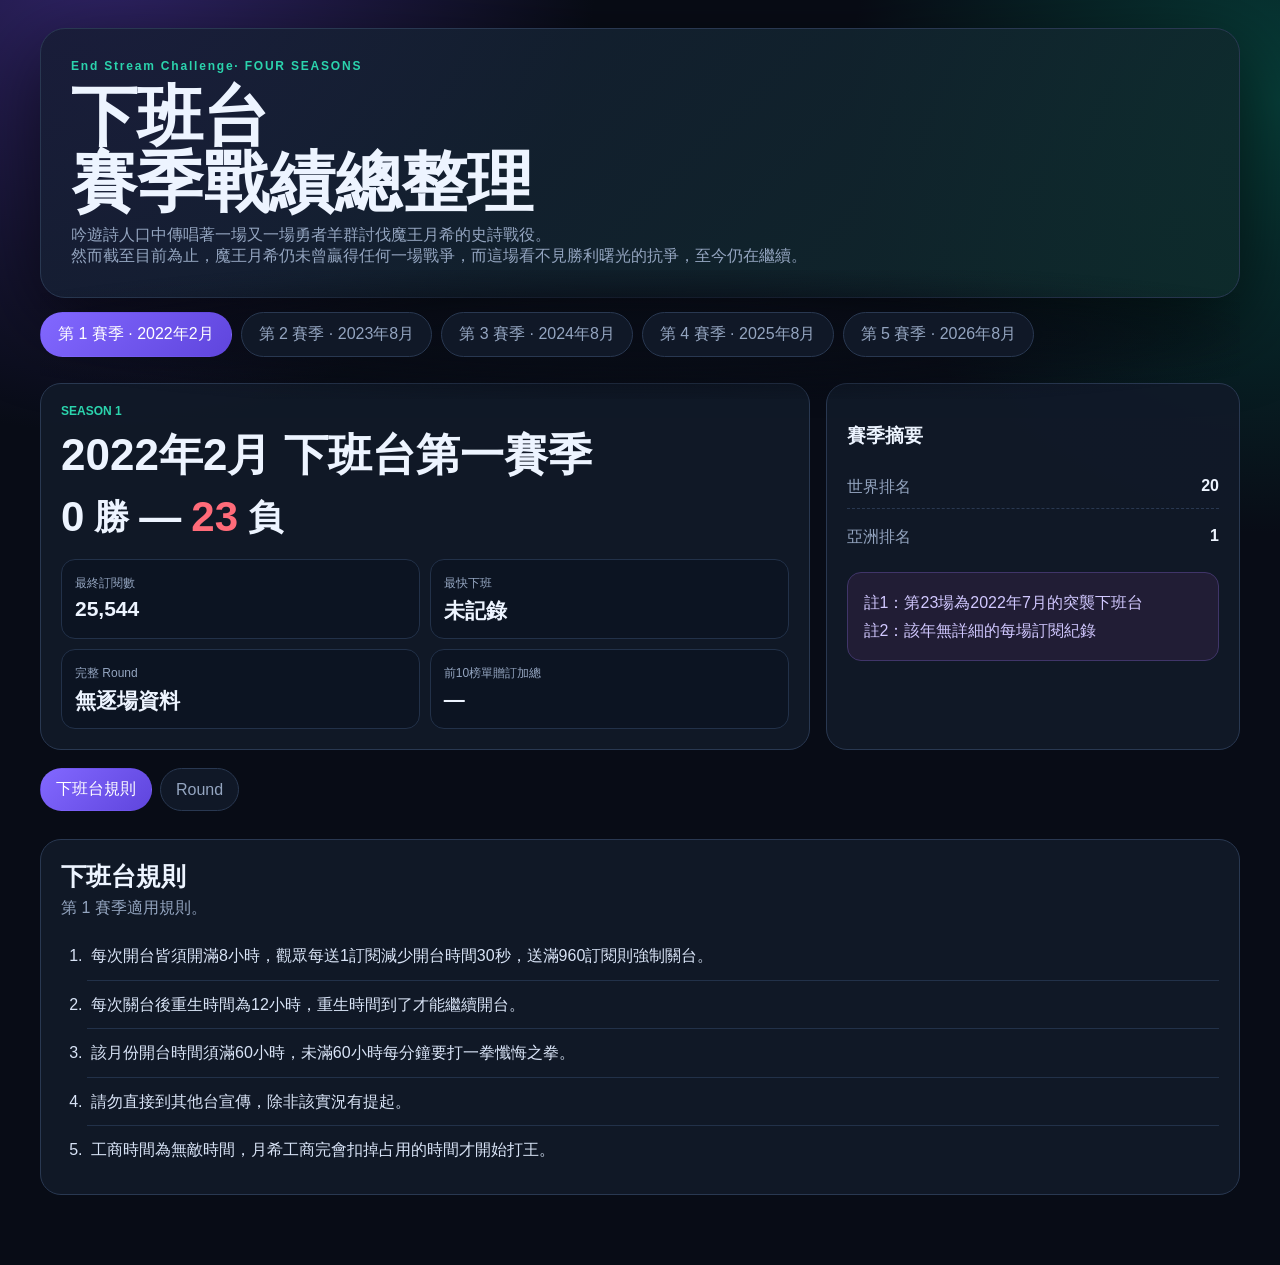
==== commit 9e25d152: "Update index.html" ====
--- a/index.html
+++ b/index.html
@@ -14,7 +14,7 @@
 .cards{display:grid;grid-template-columns:repeat(2,1fr);gap:13px}.reward{display:grid;grid-template-columns:90px minmax(0,1fr) 65px;gap:10px;padding:10px 0;border-bottom:1px solid #223149}.reward:last-child{border:0}.status{color:var(--green);text-align:right}.status.no{color:var(--red)}.chips{display:flex;flex-wrap:wrap;gap:8px}.chip{padding:7px 10px;border:1px solid #304465;background:#17243a;border-radius:999px;font-size:13px}.rules-list{margin:0;padding-left:26px;line-height:1.85}.rules-list li{padding:9px 4px;color:#d9e4f7}.rules-list li+li{border-top:1px solid #223149}.rule-note{display:block;margin-top:5px;color:var(--muted);font-size:14px}.empty{text-align:center;padding:40px;color:var(--muted)}.notice{background:#211d35;border:1px solid #403569;color:#d1c8ff;padding:16px;border-radius:14px;line-height:1.7}.footer{text-align:center;color:#7384a2;font-size:12px;margin-top:45px}
 @media(max-width:850px){.hero,.grid,.cards{grid-template-columns:1fr}.round-grid{grid-template-columns:repeat(2,1fr)}}@media(max-width:560px){.wrap{padding:14px 12px 45px}.masthead{padding:20px}.season-tabs{position:sticky;top:0;gap:8px}.season-tab{flex:1 1 calc(50% - 4px);padding:10px 9px;font-size:14px;text-align:center}.round-grid{grid-template-columns:1fr}.record{font-size:34px}.control{width:100%;min-width:0}.rank-row{grid-template-columns:38px minmax(0,1fr) 80px}.table-wrap{max-width:100%}.hide-mobile{display:none}}@media(max-width:360px){.season-tab{flex-basis:100%}}
 
-.timeline-legend{display:flex;flex-wrap:wrap;gap:10px;margin:8px 0 0;color:var(--muted);font-size:13px}.timeline-legend i{display:inline-block;width:28px;height:10px;border-radius:999px;margin-right:6px;vertical-align:middle}.timeline-legend .stream{background:linear-gradient(90deg,#49d7aa,#75c391)}.timeline-panel{display:grid;gap:12px}.timeline-chart{border:1px solid var(--line);border-radius:16px;overflow:hidden;background:#0c1422}.timeline-head,.timeline-row{display:grid;grid-template-columns:76px minmax(720px,1fr)}.timeline-row{min-height:30px}.timeline-head{position:sticky;top:0;z-index:4;background:#121b2c;color:var(--muted);font-size:11px;font-weight:800}.timeline-date,.timeline-corner{border-right:1px solid #223149;display:flex;align-items:center}.timeline-corner{padding:8px 12px}.timeline-date{padding:0 12px;line-height:1}.timeline-hours{display:grid;grid-template-columns:repeat(24,1fr)}.timeline-hours span{padding:8px 0;text-align:center;border-right:1px solid rgba(255,255,255,.08)}.timeline-hours span:last-child{border-right:0}.timeline-date{font-weight:900;color:#dce8ff;background:rgba(17,25,40,.88)}.timeline-track{position:relative;height:30px;background:repeating-linear-gradient(90deg,transparent 0,transparent calc(100% / 24 - 1px),rgba(255,255,255,.12) calc(100% / 24 - 1px),rgba(255,255,255,.12) calc(100% / 24));overflow:visible}.timeline-row:nth-child(odd) .timeline-track{background-color:#0e1727}.timeline-row:nth-child(even) .timeline-track{background-color:rgba(255,255,255,.045)}.timeline-row+.timeline-row{border-top:1px solid #223149}.timeline-seg{position:absolute;top:5px;height:20px;border-radius:0;background:linear-gradient(90deg,#48d7ab,#78c18f);box-shadow:0 0 18px rgba(43,212,173,.18);min-width:3px;cursor:pointer}.timeline-tooltip{position:fixed;z-index:1000;display:none;max-width:260px;padding:10px 12px;border:1px solid rgba(130,104,255,.55);border-radius:12px;background:#0b1220;color:#edf4ff;box-shadow:0 16px 45px rgba(0,0,0,.5);font-size:13px;line-height:1.55;pointer-events:none}.timeline-tooltip.show{display:block}.timeline-tip-work{display:block;margin-top:7px;padding-top:7px;border-top:1px solid rgba(43,212,173,.35);color:#2bd4ad;font-weight:900}.timeline-tip{margin-top:6px;color:var(--muted);font-size:13px;line-height:1.6}.timeline-detail{margin-top:14px}@media(max-width:850px){.timeline-chart{overflow-x:auto}.timeline-head,.timeline-row{grid-template-columns:70px minmax(620px,1fr)}}@media(max-width:560px){.timeline-chart{overflow-x:auto}.timeline-corner{padding:8px}.timeline-date{padding:0 8px;font-size:12px}.timeline-track{height:30px}.timeline-hours span{font-size:10px;padding:8px 0}}
+.timeline-legend{display:flex;flex-wrap:wrap;gap:10px;margin:8px 0 0;color:var(--muted);font-size:13px}.timeline-legend i{display:inline-block;width:28px;height:10px;border-radius:999px;margin-right:6px;vertical-align:middle}.timeline-legend .stream{background:linear-gradient(90deg,#49d7aa,#75c391)}.timeline-panel{display:grid;gap:12px}.timeline-chart{border:1px solid var(--line);border-radius:16px;overflow:hidden;background:#0c1422}.timeline-head,.timeline-row{display:grid;grid-template-columns:76px minmax(720px,1fr)}.timeline-row{min-height:30px}.timeline-head{position:sticky;top:0;z-index:4;background:#121b2c;color:var(--muted);font-size:11px;font-weight:800}.timeline-date,.timeline-corner{border-right:1px solid #223149;display:flex;align-items:center}.timeline-corner{padding:8px 12px}.timeline-date{padding:0 12px;line-height:1}.timeline-hours{display:grid;grid-template-columns:repeat(24,1fr)}.timeline-hours span{padding:8px 0;text-align:center;border-right:1px solid rgba(255,255,255,.08)}.timeline-hours span:last-child{border-right:0}.timeline-date{font-weight:900;color:#dce8ff;background:rgba(17,25,40,.88)}.timeline-track{position:relative;height:30px;background:repeating-linear-gradient(90deg,transparent 0,transparent calc(100% / 24 - 1px),rgba(255,255,255,.12) calc(100% / 24 - 1px),rgba(255,255,255,.12) calc(100% / 24));overflow:visible}.timeline-row:nth-child(odd) .timeline-track{background-color:#0e1727}.timeline-row:nth-child(even) .timeline-track{background-color:rgba(255,255,255,.045)}.timeline-row+.timeline-row{border-top:1px solid #223149}.timeline-seg{position:absolute;top:5px;height:20px;border-radius:0;background:linear-gradient(90deg,#48d7ab,#78c18f);box-shadow:0 0 18px rgba(43,212,173,.18);min-width:3px;cursor:pointer}.timeline-seg.work-only{background:linear-gradient(90deg,#f6b45b,#ffd166);box-shadow:0 0 18px rgba(255,209,102,.2)}.timeline-legend .work-only{background:linear-gradient(90deg,#f6b45b,#ffd166)}.timeline-tooltip{position:fixed;z-index:1000;display:none;max-width:260px;padding:10px 12px;border:1px solid rgba(130,104,255,.55);border-radius:12px;background:#0b1220;color:#edf4ff;box-shadow:0 16px 45px rgba(0,0,0,.5);font-size:13px;line-height:1.55;pointer-events:none}.timeline-tooltip.show{display:block}.timeline-tip-work{display:block;margin-top:7px;padding-top:7px;border-top:1px solid rgba(43,212,173,.35);color:#2bd4ad;font-weight:900}.timeline-tip{margin-top:6px;color:var(--muted);font-size:13px;line-height:1.6}.timeline-detail{margin-top:14px}@media(max-width:850px){.timeline-chart{overflow-x:auto}.timeline-head,.timeline-row{grid-template-columns:70px minmax(620px,1fr)}}@media(max-width:560px){.timeline-chart{overflow-x:auto}.timeline-corner{padding:8px}.timeline-date{padding:0 8px;font-size:12px}.timeline-track{height:30px}.timeline-hours span{font-size:10px;padding:8px 0}}
 </style>
 </head>
 <body><main class="wrap">
@@ -23,9 +23,9 @@
 <nav class="season-tabs" id="seasonTabs"></nav><div id="seasonPages"></div>
 </main>
 <script>
-const DATA={"source":"下班台資料整理.xlsx","seasons":[{"id":"season-1","seasonIndex":1,"sheetName":"S1下班台戰績","title":"2022年2月 下班台第一賽季","wins":0,"losses":23,"fastest":"","finalSubs":25544,"worldRankText":"世界排名：20","notes":["註1：第23場為2022年7月的突襲下班台","註2：該年無詳細的每場訂閱紀錄"],"rewards":[],"specialRolls":[],"providedLeaderboard":[],"timeStats":[],"rounds":[],"records":[],"leaderboard":[],"listedGiftTotal":0},{"id":"season-2","seasonIndex":2,"sheetName":"S2下班台戰績","title":"2023年8月 下班台第二賽季","wins":0,"losses":50,"fastest":"0分37秒","finalSubs":70150,"worldRankText":"","notes":[],"rewards":[{"goal":"10000","reward":"2023自主60小","status":"達標"},{"goal":"20000","reward":"阿努道歉會","status":"達標"},{"goal":"30000","reward":"沙包DLC","status":"達標"},{"goal":"40000","reward":"北中南辦桌","status":"達標"},{"goal":"50000","reward":"北中南景點打拳","status":"達標"},{"goal":"60000","reward":"大峽谷打拳","status":"達標"},{"goal":"70000","reward":"森份證","status":"達標"}],"specialRolls":[{"round":1,"name":"阿秋羊","points":1},{"round":22,"name":"糖炒栗子羊","points":1},{"round":28,"name":"智胖","points":100},{"round":31,"name":"邪教道士辛辛子","points":1},{"round":32,"name":"嘉里","points":100},{"round":33,"name":"vs284619735","points":100},{"round":43,"name":"卡住羊","points":100},{"round":47,"name":"潛水貢丸","points":100},{"round":49,"name":"栗子羊說送妳訂換農民曆","points":1},{"round":49,"name":"白白白白白白白白白白白白","points":100}],"providedLeaderboard":[],"timeStats":[{"label":"總時數","value":"46:30:12"},{"label":"工商時數","value":"14:20:00"},{"label":"耍賴","value":"2:00:00"},{"label":"上班總時間","value":"17:32:21"},{"label":"月希水的時間","value":"12:37:51"}],"rounds":[{"number":1,"drop":"波熊思 3000購物金","topDps":"迷航","total":506,"winner":"逍遙隱士","notes":[],"records":[{"season":2,"round":1,"rank":1,"name":"迷航","amount":100,"roll":94,"winner":"逍遙隱士"},{"season":2,"round":1,"rank":2,"name":"不是抽獎羊","amount":60,"roll":25,"winner":""},{"season":2,"round":1,"rank":3,"name":"逍遙隱士","amount":50,"roll":97,"winner":""},{"season":2,"round":1,"rank":4,"name":"糖炒栗子羊","amount":50,"roll":16,"winner":""},{"season":2,"round":1,"rank":5,"name":"太子喵","amount":50,"roll":8,"winner":""},{"season":2,"round":1,"rank":6,"name":"嘉銘","amount":50,"roll":46,"winner":""},{"season":2,"round":1,"rank":7,"name":"阿秋羊","amount":50,"roll":1,"winner":""},{"season":2,"round":1,"rank":8,"name":"曾經獨活的玩具羊","amount":35,"roll":57,"winner":""},{"season":2,"round":1,"rank":9,"name":"cchihicc","amount":31,"roll":20,"winner":""},{"season":2,"round":1,"rank":10,"name":"多非番薯羊","amount":30,"roll":29,"winner":""}]},{"number":2,"drop":"1000 MYCARD","topDps":"卡住","total":492,"winner":"k00155","notes":[],"records":[{"season":2,"round":2,"rank":1,"name":"卡住","amount":100,"roll":74,"winner":"k00155"},{"season":2,"round":2,"rank":2,"name":"慾望的九羊羊","amount":60,"roll":39,"winner":""},{"season":2,"round":2,"rank":3,"name":"69羊","amount":52,"roll":22,"winner":""},{"season":2,"round":2,"rank":4,"name":"逍遙隱士","amount":50,"roll":46,"winner":""},{"season":2,"round":2,"rank":5,"name":"史蒂芬_達克","amount":50,"roll":48,"winner":""},{"season":2,"round":2,"rank":6,"name":"bossun___","amount":50,"roll":18,"winner":""},{"season":2,"round":2,"rank":7,"name":"嘉銘","amount":40,"roll":53,"winner":""},{"season":2,"round":2,"rank":8,"name":"咕咕鐘","amount":30,"roll":25,"winner":""},{"season":2,"round":2,"rank":9,"name":"廣州炒麵","amount":30,"roll":35,"winner":""},{"season":2,"round":2,"rank":10,"name":"k00155","amount":30,"roll":95,"winner":""}]},{"number":3,"drop":"月希超正簽名照","topDps":"普拉達羊","total":491,"winner":"糖炒栗子羊","notes":[],"records":[{"season":2,"round":3,"rank":1,"name":"普拉達羊","amount":100,"roll":3,"winner":"糖炒栗子羊"},{"season":2,"round":3,"rank":2,"name":"vs284619735","amount":50,"roll":53,"winner":""},{"season":2,"round":3,"rank":3,"name":"老薛708","amount":50,"roll":7,"winner":""},{"season":2,"round":3,"rank":4,"name":"平凡的阿賢","amount":50,"roll":32,"winner":""},{"season":2,"round":3,"rank":5,"name":"笨笨豆腐羊","amount":50,"roll":49,"winner":""},{"season":2,"round":3,"rank":6,"name":"阿秋羊","amount":50,"roll":67,"winner":""},{"season":2,"round":3,"rank":7,"name":"哇係阿賢","amount":40,"roll":74,"winner":""},{"season":2,"round":3,"rank":8,"name":"糖炒栗子羊","amount":35,"roll":79,"winner":""},{"season":2,"round":3,"rank":9,"name":"steven54018","amount":35,"roll":71,"winner":""},{"season":2,"round":3,"rank":10,"name":"沒欠你哎_木工羊","amount":31,"roll":4,"winner":""}]},{"number":4,"drop":"紫色抹布aka圖奇T恤","topDps":"糖炒栗子羊","total":620,"winner":"逍遙隱士","notes":[],"records":[{"season":2,"round":4,"rank":1,"name":"糖炒栗子羊","amount":100,"roll":84,"winner":"逍遙隱士"},{"season":2,"round":4,"rank":2,"name":"幽玥影","amount":75,"roll":43,"winner":""},{"season":2,"round":4,"rank":3,"name":"三色豆骯包","amount":65,"roll":22,"winner":""},{"season":2,"round":4,"rank":4,"name":"慾望的九羊羊","amount":60,"roll":33,"winner":""},{"season":2,"round":4,"rank":5,"name":"嘉里垲壡","amount":60,"roll":4,"winner":""},{"season":2,"round":4,"rank":6,"name":"vs284619735","amount":60,"roll":47,"winner":""},{"season":2,"round":4,"rank":7,"name":"羊老院_不二","amount":50,"roll":76,"winner":""},{"season":2,"round":4,"rank":8,"name":"逍遙隱士","amount":50,"roll":94,"winner":""},{"season":2,"round":4,"rank":9,"name":"普勞德斯瑪爾特","amount":50,"roll":40,"winner":""},{"season":2,"round":4,"rank":10,"name":"嘉銘","amount":50,"roll":7,"winner":""}]},{"number":5,"drop":"明里紬毛巾","topDps":"慾望的黃小羊","total":659,"winner":"保羅麵包坊","notes":[],"records":[{"season":2,"round":5,"rank":1,"name":"慾望的黃小羊","amount":150,"roll":35,"winner":"保羅麵包坊"},{"season":2,"round":5,"rank":2,"name":"鏟屎浩浩","amount":114,"roll":11,"winner":""},{"season":2,"round":5,"rank":3,"name":"史蒂芬_達克","amount":100,"roll":7,"winner":""},{"season":2,"round":5,"rank":4,"name":"山腳下的倒插羊","amount":100,"roll":94,"winner":""},{"season":2,"round":5,"rank":5,"name":"保羅麵包坊","amount":60,"roll":96,"winner":""},{"season":2,"round":5,"rank":6,"name":"逍遙隱士","amount":50,"roll":25,"winner":""},{"season":2,"round":5,"rank":7,"name":"哇係阿賢","amount":30,"roll":24,"winner":""},{"season":2,"round":5,"rank":8,"name":"豪游天下","amount":20,"roll":16,"winner":""},{"season":2,"round":5,"rank":9,"name":"天台吹風的老羊","amount":20,"roll":70,"winner":""},{"season":2,"round":5,"rank":10,"name":"橘牆老鼠會成員太陽雨","amount":15,"roll":23,"winner":""}]},{"number":6,"drop":"UNPAI T恤","topDps":"太子喵","total":740,"winner":"逍遙隱士","notes":[],"records":[{"season":2,"round":6,"rank":1,"name":"太子喵","amount":150,"roll":35,"winner":"逍遙隱士"},{"season":2,"round":6,"rank":2,"name":"慾望的九羊羊","amount":110,"roll":34,"winner":""},{"season":2,"round":6,"rank":3,"name":"普拉達羊","amount":100,"roll":56,"winner":""},{"season":2,"round":6,"rank":4,"name":"晶晶寶包","amount":100,"roll":50,"winner":""},{"season":2,"round":6,"rank":5,"name":"想睡覺的楓仔","amount":50,"roll":38,"winner":""},{"season":2,"round":6,"rank":6,"name":"娜娜寶包","amount":50,"roll":88,"winner":""},{"season":2,"round":6,"rank":7,"name":"逍遙隱士","amount":50,"roll":96,"winner":""},{"season":2,"round":6,"rank":8,"name":"橋本芝衣","amount":50,"roll":22,"winner":""},{"season":2,"round":6,"rank":9,"name":"多非番薯羊","amount":40,"roll":65,"winner":""},{"season":2,"round":6,"rank":10,"name":"糖炒栗子羊","amount":40,"roll":42,"winner":""}]},{"number":7,"drop":"河北彩花女優大亨","topDps":"幽玥影","total":702,"winner":"幽玥影","notes":[],"records":[{"season":2,"round":7,"rank":1,"name":"幽玥影","amount":250,"roll":97,"winner":"幽玥影"},{"season":2,"round":7,"rank":2,"name":"慾望的黃小羊","amount":100,"roll":19,"winner":""},{"season":2,"round":7,"rank":3,"name":"lokevin","amount":50,"roll":89,"winner":""},{"season":2,"round":7,"rank":4,"name":"路過的音樂世家","amount":50,"roll":46,"winner":""},{"season":2,"round":7,"rank":5,"name":"慾望的卡八羊","amount":50,"roll":4,"winner":""},{"season":2,"round":7,"rank":6,"name":"嘉銘","amount":50,"roll":52,"winner":""},{"season":2,"round":7,"rank":7,"name":"六翼天使","amount":50,"roll":90,"winner":""},{"season":2,"round":7,"rank":8,"name":"胃不好的年輕人","amount":40,"roll":61,"winner":""},{"season":2,"round":7,"rank":9,"name":"賣女孩的小羊","amount":32,"roll":49,"winner":""},{"season":2,"round":7,"rank":10,"name":"steven54018","amount":30,"roll":36,"winner":""}]},{"number":8,"drop":"賽馬娘小北模型","topDps":"幽玥影","total":574,"winner":"糖炒栗子羊","notes":[],"records":[{"season":2,"round":8,"rank":1,"name":"幽玥影","amount":75,"roll":36,"winner":"糖炒栗子羊"},{"season":2,"round":8,"rank":2,"name":"威堡羊","amount":60,"roll":77,"winner":""},{"season":2,"round":8,"rank":3,"name":"孤勇幫的逆天羊","amount":60,"roll":63,"winner":""},{"season":2,"round":8,"rank":4,"name":"赫利德","amount":60,"roll":52,"winner":""},{"season":2,"round":8,"rank":5,"name":"尾田","amount":60,"roll":81,"winner":""},{"season":2,"round":8,"rank":6,"name":"糖炒栗子羊","amount":55,"roll":96,"winner":""},{"season":2,"round":8,"rank":7,"name":"慾望的夜夜羊","amount":52,"roll":41,"winner":""},{"season":2,"round":8,"rank":8,"name":"賣女孩的小羊","amount":52,"roll":33,"winner":""},{"season":2,"round":8,"rank":9,"name":"紋紋__","amount":50,"roll":64,"winner":""},{"season":2,"round":8,"rank":10,"name":"逍遙隱士","amount":50,"roll":35,"winner":""}]},{"number":9,"drop":"薩爾達 NS PRO控制器","topDps":"筋魂羊","total":579,"winner":"哇係阿賢","notes":[],"records":[{"season":2,"round":9,"rank":1,"name":"筋魂羊","amount":88,"roll":36,"winner":"哇係阿賢"},{"season":2,"round":9,"rank":2,"name":"幽玥影","amount":75,"roll":27,"winner":""},{"season":2,"round":9,"rank":3,"name":"steven54018","amount":60,"roll":11,"winner":""},{"season":2,"round":9,"rank":4,"name":"賣女孩的小羊","amount":55,"roll":30,"winner":""},{"season":2,"round":9,"rank":5,"name":"哇係阿賢","amount":51,"roll":67,"winner":""},{"season":2,"round":9,"rank":6,"name":"逍遙隱士","amount":50,"roll":2,"winner":""},{"season":2,"round":9,"rank":7,"name":"史蒂芬_達克","amount":50,"roll":63,"winner":""},{"season":2,"round":9,"rank":8,"name":"三色豆骯包","amount":50,"roll":32,"winner":""},{"season":2,"round":9,"rank":9,"name":"乾淨","amount":50,"roll":58,"winner":""},{"season":2,"round":9,"rank":10,"name":"zqqsix","amount":50,"roll":2,"winner":""}]},{"number":10,"drop":"SWITCH 主機","topDps":"野怪","total":620,"winner":"禿毛系女孩 禿毛晶晶","notes":[],"records":[{"season":2,"round":10,"rank":1,"name":"野怪","amount":110,"roll":86,"winner":"禿毛系女孩 禿毛晶晶"},{"season":2,"round":10,"rank":2,"name":"普勞德斯瑪爾特","amount":105,"roll":73,"winner":""},{"season":2,"round":10,"rank":3,"name":"禿毛系女孩禿毛晶晶","amount":100,"roll":95,"winner":""},{"season":2,"round":10,"rank":4,"name":"多非番薯羊","amount":50,"roll":40,"winner":""},{"season":2,"round":10,"rank":5,"name":"逍遙隱士","amount":50,"roll":58,"winner":""},{"season":2,"round":10,"rank":6,"name":"糖炒栗子羊","amount":50,"roll":72,"winner":""},{"season":2,"round":10,"rank":7,"name":"實況九宮格專屬代言人六媽","amount":50,"roll":62,"winner":""},{"season":2,"round":10,"rank":8,"name":"獸人菜兵","amount":50,"roll":24,"winner":""},{"season":2,"round":10,"rank":9,"name":"哇係阿賢","amount":30,"roll":72,"winner":""},{"season":2,"round":10,"rank":10,"name":"老龐","amount":25,"roll":42,"winner":""}]},{"number":11,"drop":"沙包","topDps":"糖炒栗子羊","total":636,"winner":"逍遙隱士","notes":[],"records":[{"season":2,"round":11,"rank":1,"name":"糖炒栗子羊","amount":100,"roll":19,"winner":"逍遙隱士"},{"season":2,"round":11,"rank":2,"name":"老薛708","amount":100,"roll":25,"winner":""},{"season":2,"round":11,"rank":3,"name":"胃不好的年輕人","amount":60,"roll":36,"winner":""},{"season":2,"round":11,"rank":4,"name":"窩也不知道","amount":60,"roll":19,"winner":""},{"season":2,"round":11,"rank":5,"name":"路過的音樂世家","amount":60,"roll":76,"winner":""},{"season":2,"round":11,"rank":6,"name":"觸手公爵八隻羊","amount":55,"roll":15,"winner":""},{"season":2,"round":11,"rank":7,"name":"一人一訂閱好好休息","amount":51,"roll":40,"winner":""},{"season":2,"round":11,"rank":8,"name":"沒欠你哎_木工羊","amount":50,"roll":38,"winner":""},{"season":2,"round":11,"rank":9,"name":"逍遙隱士","amount":50,"roll":89,"winner":""},{"season":2,"round":11,"rank":10,"name":"vs284619735","amount":50,"roll":52,"winner":""}]},{"number":12,"drop":"史上最大獎黏黏手","topDps":"Loger128","total":510,"winner":"成天想自由","notes":[],"records":[{"season":2,"round":12,"rank":1,"name":"Loger128","amount":100,"roll":70,"winner":"成天想自由"},{"season":2,"round":12,"rank":2,"name":"翻肚鮪魚","amount":100,"roll":65,"winner":""},{"season":2,"round":12,"rank":3,"name":"雪夜貓家的英葉貓寶阿龍羊","amount":50,"roll":3,"winner":""},{"season":2,"round":12,"rank":4,"name":"雷查德","amount":50,"roll":87,"winner":""},{"season":2,"round":12,"rank":5,"name":"成天想自由","amount":50,"roll":96,"winner":""},{"season":2,"round":12,"rank":6,"name":"糖炒栗子羊","amount":40,"roll":68,"winner":""},{"season":2,"round":12,"rank":7,"name":"雪夜貓家的暈船貓寶氣運羊","amount":35,"roll":71,"winner":""},{"season":2,"round":12,"rank":8,"name":"每天都要返工嘅苦命人","amount":30,"roll":6,"winner":""},{"season":2,"round":12,"rank":9,"name":"居居夫","amount":30,"roll":65,"winner":""},{"season":2,"round":12,"rank":10,"name":"依絲特","amount":25,"roll":58,"winner":""}]},{"number":13,"drop":"月希超正簽名照","topDps":"四喵の爹","total":460,"winner":"多非蕃薯羊","notes":[],"records":[{"season":2,"round":13,"rank":1,"name":"四喵の爹","amount":100,"roll":51,"winner":"多非蕃薯羊"},{"season":2,"round":13,"rank":2,"name":"卡住","amount":100,"roll":83,"winner":""},{"season":2,"round":13,"rank":3,"name":"嘉銘","amount":50,"roll":33,"winner":""},{"season":2,"round":13,"rank":4,"name":"宜蘭洪金寶","amount":50,"roll":61,"winner":""},{"season":2,"round":13,"rank":5,"name":"逍遙隱士","amount":30,"roll":10,"winner":""},{"season":2,"round":13,"rank":6,"name":"雪夜貓家的英葉貓寶阿龍羊","amount":30,"roll":60,"winner":""},{"season":2,"round":13,"rank":7,"name":"多非蕃薯羊","amount":30,"roll":94,"winner":""},{"season":2,"round":13,"rank":8,"name":"幽玥影","amount":25,"roll":82,"winner":""},{"season":2,"round":13,"rank":9,"name":"打王加加","amount":25,"roll":19,"winner":""},{"season":2,"round":13,"rank":10,"name":"糖炒栗子羊","amount":20,"roll":41,"winner":""}]},{"number":14,"drop":"NS 控制器(月希任選SKIN)","topDps":"四喵の爹","total":780,"winner":"四喵の爹","notes":[],"records":[{"season":2,"round":14,"rank":1,"name":"四喵の爹","amount":200,"roll":91,"winner":"四喵の爹"},{"season":2,"round":14,"rank":2,"name":"慾望的九羊羊","amount":100,"roll":54,"winner":""},{"season":2,"round":14,"rank":3,"name":"太子喵","amount":100,"roll":8,"winner":""},{"season":2,"round":14,"rank":4,"name":"不是抽獎羊","amount":70,"roll":44,"winner":""},{"season":2,"round":14,"rank":5,"name":"六八","amount":60,"roll":28,"winner":""},{"season":2,"round":14,"rank":6,"name":"逍遙隱士","amount":50,"roll":22,"winner":""},{"season":2,"round":14,"rank":7,"name":"糖炒栗子羊","amount":50,"roll":42,"winner":""},{"season":2,"round":14,"rank":8,"name":"藍銘松","amount":50,"roll":74,"winner":""},{"season":2,"round":14,"rank":9,"name":"廣州炒麵","amount":50,"roll":16,"winner":""},{"season":2,"round":14,"rank":10,"name":"69羊","amount":50,"roll":72,"winner":""}]},{"number":15,"drop":"任天堂大禮包","topDps":"中二果實能力者","total":529,"winner":"哇係阿賢","notes":[],"records":[{"season":2,"round":15,"rank":1,"name":"中二果實能力者","amount":100,"roll":54,"winner":"哇係阿賢"},{"season":2,"round":15,"rank":2,"name":"三色豆骯包","amount":100,"roll":20,"winner":""},{"season":2,"round":15,"rank":3,"name":"逍遙隱士","amount":50,"roll":82,"winner":""},{"season":2,"round":15,"rank":4,"name":"雪夜貓家的英葉貓寶阿龍羊","amount":50,"roll":13,"winner":""},{"season":2,"round":15,"rank":5,"name":"幽玥影","amount":50,"roll":17,"winner":""},{"season":2,"round":15,"rank":6,"name":"糖炒栗子羊","amount":40,"roll":53,"winner":""},{"season":2,"round":15,"rank":7,"name":"テツヒロ","amount":38,"roll":85,"winner":""},{"season":2,"round":15,"rank":8,"name":"哇係阿賢","amount":35,"roll":86,"winner":""},{"season":2,"round":15,"rank":9,"name":"批欸斯伍羊_撲通","amount":35,"roll":79,"winner":""},{"season":2,"round":15,"rank":10,"name":"暗夜白皇乂珀","amount":31,"roll":65,"winner":""}]},{"number":16,"drop":"紫色抹布aka圖奇T恤","topDps":"鏟屎浩浩","total":702,"winner":"多非番薯羊","notes":[],"records":[{"season":2,"round":16,"rank":1,"name":"鏟屎浩浩","amount":125,"roll":40,"winner":"多非番薯羊"},{"season":2,"round":16,"rank":2,"name":"觸手公爵八隻羊","amount":101,"roll":15,"winner":""},{"season":2,"round":16,"rank":3,"name":"八呎","amount":100,"roll":2,"winner":""},{"season":2,"round":16,"rank":4,"name":"テツヒロ","amount":60,"roll":5,"winner":""},{"season":2,"round":16,"rank":5,"name":"沒欠你哎_木工羊","amount":60,"roll":66,"winner":""},{"season":2,"round":16,"rank":6,"name":"橘牆老鼠會太陽宇","amount":55,"roll":39,"winner":""},{"season":2,"round":16,"rank":7,"name":"雪夜貓家的英葉貓寶阿龍羊","amount":51,"roll":36,"winner":""},{"season":2,"round":16,"rank":8,"name":"多非番薯羊","amount":50,"roll":75,"winner":""},{"season":2,"round":16,"rank":9,"name":"逍遙隱士","amount":50,"roll":34,"winner":""},{"season":2,"round":16,"rank":10,"name":"嘉銘","amount":50,"roll":20,"winner":""}]},{"number":17,"drop":"魔靈召喚禮盒大禮包","topDps":"慾望的尋愛羊","total":655,"winner":"慾望的尋愛羊","notes":[],"records":[{"season":2,"round":17,"rank":1,"name":"慾望的尋愛羊","amount":100,"roll":81,"winner":"慾望的尋愛羊"},{"season":2,"round":17,"rank":2,"name":"卡住","amount":100,"roll":31,"winner":""},{"season":2,"round":17,"rank":3,"name":"欸89羊","amount":100,"roll":60,"winner":""},{"season":2,"round":17,"rank":4,"name":"糖炒栗子羊","amount":70,"roll":2,"winner":""},{"season":2,"round":17,"rank":5,"name":"慾望的九羊羊","amount":60,"roll":16,"winner":""},{"season":2,"round":17,"rank":6,"name":"逍遙隱士","amount":50,"roll":51,"winner":""},{"season":2,"round":17,"rank":7,"name":"maski0516","amount":50,"roll":61,"winner":""},{"season":2,"round":17,"rank":8,"name":"胃不好的年輕人","amount":50,"roll":2,"winner":""},{"season":2,"round":17,"rank":9,"name":"待罪羔羊","amount":40,"roll":57,"winner":""},{"season":2,"round":17,"rank":10,"name":"vs284619735","amount":35,"roll":37,"winner":""}]},{"number":18,"drop":"寶可夢正版布偶","topDps":"林勝希該下班了","total":581,"winner":"三色豆骯包","notes":[],"records":[{"season":2,"round":18,"rank":1,"name":"林勝希該下班了","amount":101,"roll":68,"winner":"三色豆骯包"},{"season":2,"round":18,"rank":2,"name":"我是路西法請叫我西法","amount":90,"roll":50,"winner":""},{"season":2,"round":18,"rank":3,"name":"逍遙隱士","amount":50,"roll":54,"winner":""},{"season":2,"round":18,"rank":4,"name":"我是一朵小棉花","amount":50,"roll":13,"winner":""},{"season":2,"round":18,"rank":5,"name":"波普馬愛聽歌","amount":50,"roll":54,"winner":""},{"season":2,"round":18,"rank":6,"name":"立志成為貼圖大富翁的六媽","amount":50,"roll":11,"winner":""},{"season":2,"round":18,"rank":7,"name":"糖炒栗子羊","amount":50,"roll":34,"winner":""},{"season":2,"round":18,"rank":8,"name":"白白白白白白白白白白白白","amount":50,"roll":6,"winner":""},{"season":2,"round":18,"rank":9,"name":"Azirvictor222","amount":50,"roll":22,"winner":""},{"season":2,"round":18,"rank":10,"name":"三色豆骯包","amount":40,"roll":73,"winner":""}]},{"number":19,"drop":"月希巴奇掛軸","topDps":"卡住","total":571,"winner":"糖炒栗子羊","notes":[],"records":[{"season":2,"round":19,"rank":1,"name":"卡住","amount":100,"roll":12,"winner":"糖炒栗子羊"},{"season":2,"round":19,"rank":2,"name":"糖炒栗子羊","amount":60,"roll":55,"winner":""},{"season":2,"round":19,"rank":3,"name":"張若即","amount":60,"roll":31,"winner":""},{"season":2,"round":19,"rank":4,"name":"蕉綠_二哈ハスキー","amount":51,"roll":29,"winner":""},{"season":2,"round":19,"rank":5,"name":"tom1000805","amount":50,"roll":14,"winner":""},{"season":2,"round":19,"rank":6,"name":"林勝希該下班了","amount":50,"roll":45,"winner":""},{"season":2,"round":19,"rank":7,"name":"廠商付款用贈訂幫下班","amount":50,"roll":22,"winner":""},{"season":2,"round":19,"rank":8,"name":"野怪","amount":50,"roll":8,"winner":""},{"season":2,"round":19,"rank":9,"name":"逍遙隱士","amount":50,"roll":33,"winner":""},{"season":2,"round":19,"rank":10,"name":"lee28119","amount":50,"roll":13,"winner":""}]},{"number":20,"drop":"SWITCH","topDps":"仔魚うお","total":649,"winner":"白白白白白白 白白白白白白","notes":[],"records":[{"season":2,"round":20,"rank":1,"name":"仔魚うお","amount":100,"roll":70,"winner":"白白白白白白 白白白白白白"},{"season":2,"round":20,"rank":2,"name":"四喵の爹","amount":100,"roll":46,"winner":""},{"season":2,"round":20,"rank":3,"name":"老薛708","amount":70,"roll":68,"winner":""},{"season":2,"round":20,"rank":4,"name":"白白白白白白白白白白白白","amount":69,"roll":90,"winner":""},{"season":2,"round":20,"rank":5,"name":"廣州炒麵","amount":60,"roll":32,"winner":""},{"season":2,"round":20,"rank":6,"name":"野怪","amount":50,"roll":79,"winner":""},{"season":2,"round":20,"rank":7,"name":"赫利德","amount":50,"roll":54,"winner":""},{"season":2,"round":20,"rank":8,"name":"逍遙隱士","amount":50,"roll":3,"winner":""},{"season":2,"round":20,"rank":9,"name":"我是一朵小棉花","amount":50,"roll":8,"winner":""},{"season":2,"round":20,"rank":10,"name":"外神歪西","amount":50,"roll":35,"winner":""}]},{"number":21,"drop":"巴奇掛軸","topDps":"六八","total":540,"winner":"糖炒栗子羊","notes":[],"records":[{"season":2,"round":21,"rank":1,"name":"六八","amount":125,"roll":57,"winner":"糖炒栗子羊"},{"season":2,"round":21,"rank":2,"name":"居居夫","amount":85,"roll":36,"winner":""},{"season":2,"round":21,"rank":3,"name":"咕咕鐘","amount":50,"roll":15,"winner":""},{"season":2,"round":21,"rank":4,"name":"慾望的割草羊","amount":50,"roll":50,"winner":""},{"season":2,"round":21,"rank":5,"name":"逍遙隱士","amount":50,"roll":45,"winner":""},{"season":2,"round":21,"rank":6,"name":"潛水貢丸","amount":40,"roll":6,"winner":""},{"season":2,"round":21,"rank":7,"name":"慾望的差衣羊","amount":40,"roll":8,"winner":""},{"season":2,"round":21,"rank":8,"name":"呆呆爪","amount":35,"roll":38,"winner":""},{"season":2,"round":21,"rank":9,"name":"張若即","amount":35,"roll":78,"winner":""},{"season":2,"round":21,"rank":10,"name":"糖炒栗子羊","amount":30,"roll":97,"winner":""}]},{"number":22,"drop":"魔物獵人模型","topDps":"loger128","total":625,"winner":"廣州炒麵","notes":[],"records":[{"season":2,"round":22,"rank":1,"name":"loger128","amount":200,"roll":39,"winner":"廣州炒麵"},{"season":2,"round":22,"rank":2,"name":"那魯灣大姊姊","amount":55,"roll":85,"winner":""},{"season":2,"round":22,"rank":3,"name":"逍遙隱士","amount":50,"roll":86,"winner":""},{"season":2,"round":22,"rank":4,"name":"不是抽獎羊","amount":50,"roll":4,"winner":""},{"season":2,"round":22,"rank":5,"name":"林勝希該下班了","amount":50,"roll":56,"winner":""},{"season":2,"round":22,"rank":6,"name":"午夜微醺","amount":50,"roll":84,"winner":""},{"season":2,"round":22,"rank":7,"name":"小九九的張家小鵝","amount":50,"roll":27,"winner":""},{"season":2,"round":22,"rank":8,"name":"宜蘭洪金寶","amount":50,"roll":6,"winner":""},{"season":2,"round":22,"rank":9,"name":"廣州炒麵","amount":40,"roll":88,"winner":""},{"season":2,"round":22,"rank":10,"name":"糖炒栗子羊","amount":30,"roll":1,"winner":""}]},{"number":23,"drop":"史詩裝備黏黏手","topDps":"紀秊","total":689,"winner":"紀秊","notes":[],"records":[{"season":2,"round":23,"rank":1,"name":"紀秊","amount":110,"roll":94,"winner":"紀秊"},{"season":2,"round":23,"rank":2,"name":"卡住","amount":101,"roll":74,"winner":""},{"season":2,"round":23,"rank":3,"name":"白白白白白白白白白白白白","amount":69,"roll":7,"winner":""},{"season":2,"round":23,"rank":4,"name":"陌尋","amount":64,"roll":5,"winner":""},{"season":2,"round":23,"rank":5,"name":"魔羯鼠羊羊","amount":60,"roll":39,"winner":""},{"season":2,"round":23,"rank":6,"name":"林勝希該下班了","amount":60,"roll":13,"winner":""},{"season":2,"round":23,"rank":7,"name":"糖炒栗子羊","amount":60,"roll":16,"winner":""},{"season":2,"round":23,"rank":8,"name":"慾望的非洲羊","amount":56,"roll":3,"winner":""},{"season":2,"round":23,"rank":9,"name":"海草海草","amount":55,"roll":9,"winner":""},{"season":2,"round":23,"rank":10,"name":"我是一朵小棉花","amount":54,"roll":81,"winner":""}]},{"number":24,"drop":"魔物獵人模型","topDps":"中二果實能力者","total":720,"winner":"天台上的阿肥","notes":[],"records":[{"season":2,"round":24,"rank":1,"name":"中二果實能力者","amount":200,"roll":7,"winner":"天台上的阿肥"},{"season":2,"round":24,"rank":2,"name":"太子喵","amount":101,"roll":58,"winner":""},{"season":2,"round":24,"rank":3,"name":"白白白白白白白白白白白白","amount":69,"roll":38,"winner":""},{"season":2,"round":24,"rank":4,"name":"糖炒栗子羊","amount":60,"roll":76,"winner":""},{"season":2,"round":24,"rank":5,"name":"哇係阿賢","amount":50,"roll":6,"winner":""},{"season":2,"round":24,"rank":6,"name":"逍遙隱士","amount":50,"roll":54,"winner":""},{"season":2,"round":24,"rank":7,"name":"安静的小铃铛","amount":50,"roll":81,"winner":""},{"season":2,"round":24,"rank":8,"name":"參貳壹","amount":50,"roll":51,"winner":""},{"season":2,"round":24,"rank":9,"name":"訂閱拿去請下班","amount":50,"roll":56,"winner":""},{"season":2,"round":24,"rank":10,"name":"天台上的阿肥","amount":40,"roll":90,"winner":""}]},{"number":25,"drop":"寶可夢娃娃","topDps":"卡住","total":825,"winner":"慾望的九羊羊","notes":[],"records":[{"season":2,"round":25,"rank":1,"name":"卡住","amount":200,"roll":45,"winner":"慾望的九羊羊"},{"season":2,"round":25,"rank":2,"name":"羊老院_不二","amount":200,"roll":64,"winner":""},{"season":2,"round":25,"rank":3,"name":"糖炒栗子羊","amount":100,"roll":66,"winner":""},{"season":2,"round":25,"rank":4,"name":"慾望的九羊羊","amount":55,"roll":67,"winner":""},{"season":2,"round":25,"rank":5,"name":"哇係阿賢","amount":50,"roll":47,"winner":""},{"season":2,"round":25,"rank":6,"name":"訂閱拿去請下班","amount":50,"roll":63,"winner":""},{"season":2,"round":25,"rank":7,"name":"sushijie2","amount":50,"roll":34,"winner":""},{"season":2,"round":25,"rank":8,"name":"奏響星辰","amount":50,"roll":35,"winner":""},{"season":2,"round":25,"rank":9,"name":"黑暗豐穰女神的黑山羊","amount":35,"roll":36,"winner":""},{"season":2,"round":25,"rank":10,"name":"休閒的貓","amount":35,"roll":37,"winner":""}]},{"number":26,"drop":"啥都沒有","topDps":"看農民曆吃辦桌的小王八孩","total":526,"winner":"","notes":[],"records":[{"season":2,"round":26,"rank":1,"name":"看農民曆吃辦桌的小王八孩","amount":87,"roll":null,"winner":""},{"season":2,"round":26,"rank":2,"name":"紀秊","amount":70,"roll":null,"winner":""},{"season":2,"round":26,"rank":3,"name":"參貳壹","amount":69,"roll":null,"winner":""},{"season":2,"round":26,"rank":4,"name":"尾田","amount":50,"roll":null,"winner":""},{"season":2,"round":26,"rank":5,"name":"逍遙隱士","amount":50,"roll":null,"winner":""},{"season":2,"round":26,"rank":6,"name":"aa443211","amount":50,"roll":null,"winner":""},{"season":2,"round":26,"rank":7,"name":"台鐵自強號","amount":50,"roll":null,"winner":""},{"season":2,"round":26,"rank":8,"name":"訂閱拿去請下班","amount":40,"roll":null,"winner":""},{"season":2,"round":26,"rank":9,"name":"糖炒栗子羊","amount":30,"roll":null,"winner":""},{"season":2,"round":26,"rank":10,"name":"林勝希該下班了","amount":30,"roll":null,"winner":""}]},{"number":27,"drop":"魔物獵人NS收納包","topDps":"林勝希該下班了","total":555,"winner":"逸庭","notes":[],"records":[{"season":2,"round":27,"rank":1,"name":"林勝希該下班了","amount":100,"roll":10,"winner":"逸庭"},{"season":2,"round":27,"rank":2,"name":"紀秊","amount":60,"roll":18,"winner":""},{"season":2,"round":27,"rank":3,"name":"逸庭","amount":50,"roll":96,"winner":""},{"season":2,"round":27,"rank":4,"name":"多非番薯羊","amount":50,"roll":79,"winner":""},{"season":2,"round":27,"rank":5,"name":"哇係阿賢","amount":50,"roll":17,"winner":""},{"season":2,"round":27,"rank":6,"name":"殊異","amount":50,"roll":56,"winner":""},{"season":2,"round":27,"rank":7,"name":"逍遙隱士","amount":50,"roll":59,"winner":""},{"season":2,"round":27,"rank":8,"name":"糖炒栗子羊","amount":50,"roll":25,"winner":""},{"season":2,"round":27,"rank":9,"name":"幽玥影","amount":50,"roll":47,"winner":""},{"season":2,"round":27,"rank":10,"name":"圓圓__","amount":45,"roll":64,"winner":""}]},{"number":28,"drop":"MY CARD 3000點","topDps":"exfree34","total":710,"winner":"智胖","notes":[],"records":[{"season":2,"round":28,"rank":1,"name":"exfree34","amount":200,"roll":83,"winner":"智胖"},{"season":2,"round":28,"rank":2,"name":"denis13579","amount":100,"roll":20,"winner":""},{"season":2,"round":28,"rank":3,"name":"mmouse4","amount":60,"roll":32,"winner":""},{"season":2,"round":28,"rank":4,"name":"魔羯鼠羊羊","amount":50,"roll":47,"winner":""},{"season":2,"round":28,"rank":5,"name":"87DB","amount":50,"roll":14,"winner":""},{"season":2,"round":28,"rank":6,"name":"嘉銘","amount":50,"roll":89,"winner":""},{"season":2,"round":28,"rank":7,"name":"老薛708","amount":50,"roll":44,"winner":""},{"season":2,"round":28,"rank":8,"name":"哇係阿賢","amount":50,"roll":62,"winner":""},{"season":2,"round":28,"rank":9,"name":"智胖","amount":50,"roll":100,"winner":""},{"season":2,"round":28,"rank":10,"name":"幽玥影","amount":50,"roll":64,"winner":""}]},{"number":29,"drop":"一坨答辯(月希隨便給)","topDps":"冰情","total":534,"winner":"逍遙隱士","notes":[],"records":[{"season":2,"round":29,"rank":1,"name":"冰情","amount":150,"roll":48,"winner":"逍遙隱士"},{"season":2,"round":29,"rank":2,"name":"鏟屎浩浩","amount":60,"roll":31,"winner":""},{"season":2,"round":29,"rank":3,"name":"逍遙隱士","amount":50,"roll":92,"winner":""},{"season":2,"round":29,"rank":4,"name":"87DB","amount":50,"roll":55,"winner":""},{"season":2,"round":29,"rank":5,"name":"邪教道士辛辛子","amount":50,"roll":73,"winner":""},{"season":2,"round":29,"rank":6,"name":"蕉綠_二哈ハスキー","amount":40,"roll":31,"winner":""},{"season":2,"round":29,"rank":7,"name":"糖炒栗子羊","amount":35,"roll":17,"winner":""},{"season":2,"round":29,"rank":8,"name":"看農民曆吃辦桌的小王八孩","amount":35,"roll":74,"winner":""},{"season":2,"round":29,"rank":9,"name":"我是路西法請叫我西法","amount":34,"roll":90,"winner":""},{"season":2,"round":29,"rank":10,"name":"沒洗澡好癢","amount":30,"roll":25,"winner":""}]},{"number":30,"drop":"死亡之翼公仔","topDps":"輪班工程師","total":805,"winner":"六八","notes":[],"records":[{"season":2,"round":30,"rank":1,"name":"輪班工程師","amount":120,"roll":33,"winner":"六八"},{"season":2,"round":30,"rank":2,"name":"lokevin","amount":100,"roll":68,"winner":""},{"season":2,"round":30,"rank":3,"name":"糖炒栗子羊","amount":100,"roll":14,"winner":""},{"season":2,"round":30,"rank":4,"name":"逍遙隱士","amount":100,"roll":80,"winner":""},{"season":2,"round":30,"rank":5,"name":"垃圾收集番薯羊","amount":75,"roll":77,"winner":""},{"season":2,"round":30,"rank":6,"name":"慾望的九羊羊","amount":65,"roll":43,"winner":""},{"season":2,"round":30,"rank":7,"name":"六八","amount":65,"roll":99,"winner":""},{"season":2,"round":30,"rank":8,"name":"嘉銘","amount":60,"roll":71,"winner":""},{"season":2,"round":30,"rank":9,"name":"野怪","amount":60,"roll":47,"winner":""},{"season":2,"round":30,"rank":10,"name":"SPLooooo","amount":60,"roll":94,"winner":""}]},{"number":31,"drop":"暴雪大禮包","topDps":"邪教道士辛辛子","total":675,"winner":"逍遙隱士","notes":[],"records":[{"season":2,"round":31,"rank":1,"name":"邪教道士辛辛子","amount":120,"roll":1,"winner":"逍遙隱士"},{"season":2,"round":31,"rank":2,"name":"披薩董","amount":100,"roll":8,"winner":""},{"season":2,"round":31,"rank":3,"name":"zqqsix","amount":75,"roll":78,"winner":""},{"season":2,"round":31,"rank":4,"name":"冰情","amount":60,"roll":44,"winner":""},{"season":2,"round":31,"rank":5,"name":"六八","amount":60,"roll":58,"winner":""},{"season":2,"round":31,"rank":6,"name":"糖炒栗子羊","amount":60,"roll":75,"winner":""},{"season":2,"round":31,"rank":7,"name":"魔羯鼠羊羊","amount":60,"roll":22,"winner":""},{"season":2,"round":31,"rank":8,"name":"哇係阿賢","amount":50,"roll":9,"winner":""},{"season":2,"round":31,"rank":9,"name":"逍遙隱士","amount":50,"roll":88,"winner":""},{"season":2,"round":31,"rank":10,"name":"野怪","amount":40,"roll":86,"winner":""}]},{"number":32,"drop":"靈魂行者抱枕","topDps":"戰士羊","total":610,"winner":"嘉里","notes":[],"records":[{"season":2,"round":32,"rank":1,"name":"戰士羊","amount":100,"roll":48,"winner":"嘉里"},{"season":2,"round":32,"rank":2,"name":"自由象限","amount":91,"roll":8,"winner":""},{"season":2,"round":32,"rank":3,"name":"白白白白白白白白白白白白","amount":69,"roll":22,"winner":""},{"season":2,"round":32,"rank":4,"name":"野怪","amount":50,"roll":86,"winner":""},{"season":2,"round":32,"rank":5,"name":"逍遙隱士","amount":50,"roll":50,"winner":""},{"season":2,"round":32,"rank":6,"name":"糖炒栗子羊","amount":50,"roll":20,"winner":""},{"season":2,"round":32,"rank":7,"name":"嘉里","amount":50,"roll":100,"winner":""},{"season":2,"round":32,"rank":8,"name":"參貳壹","amount":50,"roll":5,"winner":""},{"season":2,"round":32,"rank":9,"name":"保羅麵包坊","amount":50,"roll":62,"winner":""},{"season":2,"round":32,"rank":10,"name":"垃圾收集番薯羊","amount":50,"roll":82,"winner":""}]},{"number":33,"drop":"NS 控制器","topDps":"卡住羊","total":602,"winner":"vs284619735","notes":[],"records":[{"season":2,"round":33,"rank":1,"name":"卡住羊","amount":100,"roll":78,"winner":"vs284619735"},{"season":2,"round":33,"rank":2,"name":"慾望的九羊羊","amount":60,"roll":9,"winner":""},{"season":2,"round":33,"rank":3,"name":"f258741","amount":60,"roll":23,"winner":""},{"season":2,"round":33,"rank":4,"name":"糖炒栗子羊","amount":60,"roll":56,"winner":""},{"season":2,"round":33,"rank":5,"name":"魔羯鼠羊羊","amount":60,"roll":36,"winner":""},{"season":2,"round":33,"rank":6,"name":"sam50405","amount":55,"roll":70,"winner":""},{"season":2,"round":33,"rank":7,"name":"哇係阿賢","amount":55,"roll":89,"winner":""},{"season":2,"round":33,"rank":8,"name":"剛好是隻羊","amount":51,"roll":44,"winner":""},{"season":2,"round":33,"rank":9,"name":"vs284619735","amount":51,"roll":100,"winner":""},{"season":2,"round":33,"rank":10,"name":"羊老院_不二","amount":50,"roll":42,"winner":""}]},{"number":34,"drop":"3000 MYCARD","topDps":"四喵の爹","total":475,"winner":"糖炒栗子羊","notes":[],"records":[{"season":2,"round":34,"rank":1,"name":"四喵の爹","amount":100,"roll":52,"winner":"糖炒栗子羊"},{"season":2,"round":34,"rank":2,"name":"維克","amount":80,"roll":77,"winner":""},{"season":2,"round":34,"rank":3,"name":"o17y317","amount":50,"roll":3,"winner":""},{"season":2,"round":34,"rank":4,"name":"逍遙隱士","amount":50,"roll":11,"winner":""},{"season":2,"round":34,"rank":5,"name":"糖炒栗子羊","amount":40,"roll":94,"winner":""},{"season":2,"round":34,"rank":6,"name":"呆呆爪","amount":35,"roll":78,"winner":""},{"season":2,"round":34,"rank":7,"name":"潛水貢丸","amount":30,"roll":64,"winner":""},{"season":2,"round":34,"rank":8,"name":"dingdingdong1203","amount":30,"roll":37,"winner":""},{"season":2,"round":34,"rank":9,"name":"槑嘼","amount":30,"roll":45,"winner":""},{"season":2,"round":34,"rank":10,"name":"你眼睛乾不乾","amount":30,"roll":16,"winner":""}]},{"number":35,"drop":"JOJO學長RAMI掛軸","topDps":"太子喵","total":610,"winner":"卡住羊","notes":[],"records":[{"season":2,"round":35,"rank":1,"name":"太子喵","amount":150,"roll":62,"winner":"卡住羊"},{"season":2,"round":35,"rank":2,"name":"橘牆老鼠會成員太陽宇","amount":55,"roll":20,"winner":""},{"season":2,"round":35,"rank":3,"name":"糖炒栗子羊","amount":55,"roll":43,"winner":""},{"season":2,"round":35,"rank":4,"name":"逍遙隱士","amount":50,"roll":37,"winner":""},{"season":2,"round":35,"rank":5,"name":"ss118578","amount":50,"roll":70,"winner":""},{"season":2,"round":35,"rank":6,"name":"不是抽獎羊","amount":50,"roll":84,"winner":""},{"season":2,"round":35,"rank":7,"name":"star8moon","amount":50,"roll":48,"winner":""},{"season":2,"round":35,"rank":8,"name":"阿宏唯","amount":50,"roll":60,"winner":""},{"season":2,"round":35,"rank":9,"name":"比寶_阿呆_","amount":50,"roll":12,"winner":""},{"season":2,"round":35,"rank":10,"name":"卡住羊","amount":50,"roll":91,"winner":""}]},{"number":36,"drop":"死亡之翼公仔","topDps":"simpf","total":620,"winner":"參貳壹","notes":[],"records":[{"season":2,"round":36,"rank":1,"name":"simpf","amount":200,"roll":78,"winner":"參貳壹"},{"season":2,"round":36,"rank":2,"name":"screenleon","amount":50,"roll":14,"winner":""},{"season":2,"round":36,"rank":3,"name":"逍遙隱士","amount":50,"roll":29,"winner":""},{"season":2,"round":36,"rank":4,"name":"糖炒栗子羊","amount":50,"roll":4,"winner":""},{"season":2,"round":36,"rank":5,"name":"維克","amount":50,"roll":83,"winner":""},{"season":2,"round":36,"rank":6,"name":"卡住羊","amount":50,"roll":27,"winner":""},{"season":2,"round":36,"rank":7,"name":"史蒂芬_達克","amount":50,"roll":70,"winner":""},{"season":2,"round":36,"rank":8,"name":"參貳壹","amount":50,"roll":95,"winner":""},{"season":2,"round":36,"rank":9,"name":"嘉里羊","amount":35,"roll":29,"winner":""},{"season":2,"round":36,"rank":10,"name":"明年幫你掃墓","amount":35,"roll":80,"winner":""}]},{"number":37,"drop":"史詩裝備黏黏手","topDps":"老閻","total":525,"winner":"卡住羊","notes":[],"records":[{"season":2,"round":37,"rank":1,"name":"老閻","amount":100,"roll":55,"winner":"卡住羊"},{"season":2,"round":37,"rank":2,"name":"逍遙隱士","amount":50,"roll":8,"winner":""},{"season":2,"round":37,"rank":3,"name":"糖炒栗子羊","amount":50,"roll":80,"winner":""},{"season":2,"round":37,"rank":4,"name":"血月","amount":50,"roll":9,"winner":""},{"season":2,"round":37,"rank":5,"name":"卡住羊","amount":50,"roll":97,"winner":""},{"season":2,"round":37,"rank":6,"name":"嘉銘","amount":50,"roll":69,"winner":""},{"season":2,"round":37,"rank":7,"name":"三色豆骯包","amount":50,"roll":23,"winner":""},{"season":2,"round":37,"rank":8,"name":"denis13579","amount":50,"roll":63,"winner":""},{"season":2,"round":37,"rank":9,"name":"安静的小铃铛","amount":40,"roll":40,"winner":""},{"season":2,"round":37,"rank":10,"name":"維克","amount":35,"roll":43,"winner":""}]},{"number":38,"drop":"SWITCH","topDps":"卡住羊","total":670,"winner":"嘉里","notes":[],"records":[{"season":2,"round":38,"rank":1,"name":"卡住羊","amount":250,"roll":68,"winner":"嘉里"},{"season":2,"round":38,"rank":2,"name":"哇係阿賢","amount":50,"roll":50,"winner":""},{"season":2,"round":38,"rank":3,"name":"終於趕上","amount":50,"roll":4,"winner":""},{"season":2,"round":38,"rank":4,"name":"冰淬紅茶","amount":50,"roll":5,"winner":""},{"season":2,"round":38,"rank":5,"name":"森森","amount":50,"roll":6,"winner":""},{"season":2,"round":38,"rank":6,"name":"那隻倉鼠","amount":50,"roll":52,"winner":""},{"season":2,"round":38,"rank":7,"name":"쵸단의소행운克威爾","amount":50,"roll":40,"winner":""},{"season":2,"round":38,"rank":8,"name":"糖炒栗子羊","amount":40,"roll":47,"winner":""},{"season":2,"round":38,"rank":9,"name":"EricT408","amount":40,"roll":25,"winner":""},{"season":2,"round":38,"rank":10,"name":"嘉里","amount":40,"roll":81,"winner":""}]},{"number":39,"drop":"甚麼都沒有","topDps":"林勝希該下班了","total":627,"winner":"","notes":[],"records":[{"season":2,"round":39,"rank":1,"name":"林勝希該下班了","amount":100,"roll":null,"winner":""},{"season":2,"round":39,"rank":2,"name":"阿宏唯","amount":75,"roll":null,"winner":""},{"season":2,"round":39,"rank":3,"name":"訂閱拿去請下班","amount":67,"roll":null,"winner":""},{"season":2,"round":39,"rank":4,"name":"不是抽獎羊","amount":60,"roll":null,"winner":""},{"season":2,"round":39,"rank":5,"name":"golddragoon0107","amount":60,"roll":null,"winner":""},{"season":2,"round":39,"rank":6,"name":"糖炒栗子羊","amount":60,"roll":null,"winner":""},{"season":2,"round":39,"rank":7,"name":"我是路西法請叫我西法","amount":55,"roll":null,"winner":""},{"season":2,"round":39,"rank":8,"name":"幽玥影","amount":50,"roll":null,"winner":""},{"season":2,"round":39,"rank":9,"name":"耶綠阿寶","amount":50,"roll":null,"winner":""},{"season":2,"round":39,"rank":10,"name":"逍遙隱士","amount":50,"roll":null,"winner":""}]},{"number":40,"drop":"最棒的簽名照","topDps":"中二果實能力者","total":731,"winner":"幽玥影 自由的魚","notes":[],"records":[{"season":2,"round":40,"rank":1,"name":"中二果實能力者","amount":150,"roll":73,"winner":"幽玥影 自由的魚"},{"season":2,"round":40,"rank":2,"name":"太子喵","amount":100,"roll":34,"winner":""},{"season":2,"round":40,"rank":3,"name":"糖炒栗子羊","amount":73,"roll":80,"winner":""},{"season":2,"round":40,"rank":4,"name":"慾望的九羊羊","amount":65,"roll":17,"winner":""},{"season":2,"round":40,"rank":5,"name":"嘉里","amount":61,"roll":58,"winner":""},{"season":2,"round":40,"rank":6,"name":"幽玥影","amount":61,"roll":89,"winner":""},{"season":2,"round":40,"rank":7,"name":"樂高樂高蹦","amount":60,"roll":56,"winner":""},{"season":2,"round":40,"rank":8,"name":"三色豆骯包","amount":60,"roll":56,"winner":""},{"season":2,"round":40,"rank":9,"name":"野怪","amount":51,"roll":61,"winner":""},{"season":2,"round":40,"rank":10,"name":"自由的魚","amount":50,"roll":89,"winner":""}]},{"number":41,"drop":"紫布AKA圖奇T","topDps":"black_jester","total":650,"winner":"路過的人氏","notes":[],"records":[{"season":2,"round":41,"rank":1,"name":"black_jester","amount":100,"roll":55,"winner":"路過的人氏"},{"season":2,"round":41,"rank":2,"name":"夏の天","amount":70,"roll":5,"winner":""},{"season":2,"round":41,"rank":3,"name":"路過的人氏","amount":70,"roll":99,"winner":""},{"season":2,"round":41,"rank":4,"name":"墨舟","amount":70,"roll":89,"winner":""},{"season":2,"round":41,"rank":5,"name":"廣州炒麵","amount":60,"roll":8,"winner":""},{"season":2,"round":41,"rank":6,"name":"潛水仔嗄嘎","amount":60,"roll":62,"winner":""},{"season":2,"round":41,"rank":7,"name":"翱翔的落葉","amount":60,"roll":75,"winner":""},{"season":2,"round":41,"rank":8,"name":"jamy_1019","amount":60,"roll":22,"winner":""},{"season":2,"round":41,"rank":9,"name":"幽玥影","amount":50,"roll":10,"winner":""},{"season":2,"round":41,"rank":10,"name":"逍遙隱士","amount":50,"roll":93,"winner":""}]},{"number":42,"drop":"紫布AKA圖奇T","topDps":"咕咕羊","total":539,"winner":"龐克羊","notes":[],"records":[{"season":2,"round":42,"rank":1,"name":"咕咕羊","amount":100,"roll":67,"winner":"龐克羊"},{"season":2,"round":42,"rank":2,"name":"大燃燒神教","amount":51,"roll":22,"winner":""},{"season":2,"round":42,"rank":3,"name":"角落頭羊","amount":51,"roll":68,"winner":""},{"season":2,"round":42,"rank":4,"name":"逍遙隱士","amount":50,"roll":54,"winner":""},{"season":2,"round":42,"rank":5,"name":"幽玥影","amount":50,"roll":35,"winner":""},{"season":2,"round":42,"rank":6,"name":"村村村村村","amount":50,"roll":13,"winner":""},{"season":2,"round":42,"rank":7,"name":"jamy_1019","amount":50,"roll":22,"winner":""},{"season":2,"round":42,"rank":8,"name":"龐克羊","amount":50,"roll":77,"winner":""},{"season":2,"round":42,"rank":9,"name":"文藝少年","amount":47,"roll":15,"winner":""},{"season":2,"round":42,"rank":10,"name":"胃不好的年輕人","amount":40,"roll":7,"winner":""}]},{"number":43,"drop":"EPOS音效卡","topDps":"尾田","total":805,"winner":"卡住羊","notes":[],"records":[{"season":2,"round":43,"rank":1,"name":"尾田","amount":200,"roll":83,"winner":"卡住羊"},{"season":2,"round":43,"rank":2,"name":"minimulti","amount":100,"roll":71,"winner":""},{"season":2,"round":43,"rank":3,"name":"維克","amount":100,"roll":41,"winner":""},{"season":2,"round":43,"rank":4,"name":"jamy_1019","amount":100,"roll":97,"winner":""},{"season":2,"round":43,"rank":5,"name":"哇係阿賢","amount":55,"roll":74,"winner":""},{"season":2,"round":43,"rank":6,"name":"幽玥影","amount":50,"roll":89,"winner":""},{"season":2,"round":43,"rank":7,"name":"糖炒栗子羊","amount":50,"roll":95,"winner":""},{"season":2,"round":43,"rank":8,"name":"逍遙隱士","amount":50,"roll":46,"winner":""},{"season":2,"round":43,"rank":9,"name":"中二果實能力者","amount":50,"roll":52,"winner":""},{"season":2,"round":43,"rank":10,"name":"卡住羊","amount":50,"roll":100,"winner":""}]},{"number":44,"drop":"MYCARD 3000","topDps":"尾田","total":790,"winner":"尾田","notes":[],"records":[{"season":2,"round":44,"rank":1,"name":"尾田","amount":200,"roll":98,"winner":"尾田"},{"season":2,"round":44,"rank":2,"name":"筋魂羊","amount":84,"roll":51,"winner":""},{"season":2,"round":44,"rank":3,"name":"幽玥影","amount":75,"roll":34,"winner":""},{"season":2,"round":44,"rank":4,"name":"like82323","amount":70,"roll":72,"winner":""},{"season":2,"round":44,"rank":5,"name":"善的循環幫月希改配偶欄","amount":65,"roll":32,"winner":""},{"season":2,"round":44,"rank":6,"name":"哇係阿賢","amount":65,"roll":87,"winner":""},{"season":2,"round":44,"rank":7,"name":"孤兒孤兒","amount":61,"roll":77,"winner":""},{"season":2,"round":44,"rank":8,"name":"糖炒栗子羊","amount":60,"roll":81,"winner":""},{"season":2,"round":44,"rank":9,"name":"卡嘎米","amount":60,"roll":64,"winner":""},{"season":2,"round":44,"rank":10,"name":"卡住羊","amount":50,"roll":93,"winner":""}]},{"number":45,"drop":"MYCARD 3000","topDps":"三色豆骯包","total":805,"winner":"幽玥影","notes":[],"records":[{"season":2,"round":45,"rank":1,"name":"三色豆骯包","amount":100,"roll":53,"winner":"幽玥影"},{"season":2,"round":45,"rank":2,"name":"尾田","amount":100,"roll":13,"winner":""},{"season":2,"round":45,"rank":3,"name":"bossun___","amount":100,"roll":53,"winner":""},{"season":2,"round":45,"rank":4,"name":"加班滑手機","amount":100,"roll":6,"winner":""},{"season":2,"round":45,"rank":5,"name":"輪班工程師","amount":100,"roll":79,"winner":""},{"season":2,"round":45,"rank":6,"name":"早安江腦屍","amount":88,"roll":31,"winner":""},{"season":2,"round":45,"rank":7,"name":"糖炒栗子羊","amount":60,"roll":10,"winner":""},{"season":2,"round":45,"rank":8,"name":"幽玥影","amount":57,"roll":90,"winner":""},{"season":2,"round":45,"rank":9,"name":"慾望的差衣羊","amount":50,"roll":35,"winner":""},{"season":2,"round":45,"rank":10,"name":"蹲到咖麻羊","amount":50,"roll":71,"winner":""}]},{"number":46,"drop":"簽名照","topDps":"幽玥影","total":755,"winner":"天台上的阿肥","notes":[],"records":[{"season":2,"round":46,"rank":1,"name":"幽玥影","amount":150,"roll":84,"winner":"天台上的阿肥"},{"season":2,"round":46,"rank":2,"name":"尾田","amount":100,"roll":36,"winner":""},{"season":2,"round":46,"rank":3,"name":"普拉達羊","amount":100,"roll":6,"winner":""},{"season":2,"round":46,"rank":4,"name":"逍遙隱士","amount":75,"roll":8,"winner":""},{"season":2,"round":46,"rank":5,"name":"糖炒栗子羊","amount":60,"roll":30,"winner":""},{"season":2,"round":46,"rank":6,"name":"siangwu","amount":60,"roll":44,"winner":""},{"season":2,"round":46,"rank":7,"name":"輪班工程師","amount":55,"roll":95,"winner":""},{"season":2,"round":46,"rank":8,"name":"訂閱拿去請下班","amount":55,"roll":71,"winner":""},{"season":2,"round":46,"rank":9,"name":"哇係阿賢","amount":50,"roll":6,"winner":""},{"season":2,"round":46,"rank":10,"name":"天台上的阿肥","amount":50,"roll":98,"winner":""}]},{"number":47,"drop":"SWITCH主機","topDps":"加班滑手機","total":784,"winner":"潛水貢丸","notes":[],"records":[{"season":2,"round":47,"rank":1,"name":"加班滑手機","amount":100,"roll":48,"winner":"潛水貢丸"},{"season":2,"round":47,"rank":2,"name":"尾田","amount":100,"roll":65,"winner":""},{"season":2,"round":47,"rank":3,"name":"逍遙隱士","amount":100,"roll":16,"winner":""},{"season":2,"round":47,"rank":4,"name":"六翼天使","amount":100,"roll":68,"winner":""},{"season":2,"round":47,"rank":5,"name":"主播下班羊","amount":100,"roll":88,"winner":""},{"season":2,"round":47,"rank":6,"name":"糖炒栗子羊","amount":80,"roll":99,"winner":""},{"season":2,"round":47,"rank":7,"name":"訂閱拿去請下班","amount":54,"roll":32,"winner":""},{"season":2,"round":47,"rank":8,"name":"潛水貢丸","amount":50,"roll":100,"winner":""},{"season":2,"round":47,"rank":9,"name":"幽玥影","amount":50,"roll":57,"winner":""},{"season":2,"round":47,"rank":10,"name":"老薛708","amount":50,"roll":24,"winner":""}]},{"number":48,"drop":"SWITCH控制器","topDps":"幽玥影","total":825,"winner":"尾田","notes":[],"records":[{"season":2,"round":48,"rank":1,"name":"幽玥影","amount":200,"roll":26,"winner":"尾田"},{"season":2,"round":48,"rank":2,"name":"尾田","amount":200,"roll":79,"winner":""},{"season":2,"round":48,"rank":3,"name":"逍遙隱士","amount":100,"roll":19,"winner":""},{"season":2,"round":48,"rank":4,"name":"灌灌灌灌強","amount":60,"roll":62,"winner":""},{"season":2,"round":48,"rank":5,"name":"糖炒栗子羊","amount":50,"roll":11,"winner":""},{"season":2,"round":48,"rank":6,"name":"主播下班羊","amount":50,"roll":23,"winner":""},{"season":2,"round":48,"rank":7,"name":"小胖恩__","amount":50,"roll":2,"winner":""},{"season":2,"round":48,"rank":8,"name":"廣州炒麵","amount":50,"roll":78,"winner":""},{"season":2,"round":48,"rank":9,"name":"慾望的非洲羊","amount":35,"roll":66,"winner":""},{"season":2,"round":48,"rank":10,"name":"siangwu","amount":30,"roll":37,"winner":""}]},{"number":49,"drop":"MYCARD 3000","topDps":"幽玥影","total":875,"winner":"白白白白白白 白白白白白白","notes":[],"records":[{"season":2,"round":49,"rank":1,"name":"幽玥影","amount":200,"roll":75,"winner":"白白白白白白 白白白白白白"},{"season":2,"round":49,"rank":2,"name":"逍遙隱士","amount":100,"roll":49,"winner":""},{"season":2,"round":49,"rank":3,"name":"老薛708","amount":100,"roll":46,"winner":""},{"season":2,"round":49,"rank":4,"name":"尾田","amount":100,"roll":66,"winner":""},{"season":2,"round":49,"rank":5,"name":"主播下班羊","amount":100,"roll":18,"winner":""},{"season":2,"round":49,"rank":6,"name":"栗子羊說送妳訂換農民曆","amount":65,"roll":1,"winner":""},{"season":2,"round":49,"rank":7,"name":"糖炒栗子羊","amount":60,"roll":46,"winner":""},{"season":2,"round":49,"rank":8,"name":"豪游天下","amount":50,"roll":89,"winner":""},{"season":2,"round":49,"rank":9,"name":"白白白白白白白白白白白白","amount":50,"roll":100,"winner":""},{"season":2,"round":49,"rank":10,"name":"steven54018","amount":50,"roll":50,"winner":""}]},{"number":50,"drop":"RTX 4070","topDps":"老薛708","total":811,"winner":"frostiness520","notes":[],"records":[{"season":2,"round":50,"rank":1,"name":"老薛708","amount":200,"roll":74,"winner":"frostiness520"},{"season":2,"round":50,"rank":2,"name":"小遠山","amount":100,"roll":96,"winner":""},{"season":2,"round":50,"rank":3,"name":"逍遙隱士","amount":100,"roll":77,"winner":""},{"season":2,"round":50,"rank":4,"name":"糖炒栗子羊","amount":100,"roll":7,"winner":""},{"season":2,"round":50,"rank":5,"name":"嘉里","amount":60,"roll":34,"winner":""},{"season":2,"round":50,"rank":6,"name":"栗子羊說送妳訂換農民曆","amount":51,"roll":84,"winner":""},{"season":2,"round":50,"rank":7,"name":"幽玥影","amount":50,"roll":64,"winner":""},{"season":2,"round":50,"rank":8,"name":"哈魯さん","amount":50,"roll":15,"winner":""},{"season":2,"round":50,"rank":9,"name":"frostiness520","amount":50,"roll":99,"winner":""},{"season":2,"round":50,"rank":10,"name":"奏響星辰","amount":50,"roll":4,"winner":""}]}],"records":[{"season":2,"round":1,"rank":1,"name":"迷航","amount":100,"roll":94,"winner":"逍遙隱士"},{"season":2,"round":1,"rank":2,"name":"不是抽獎羊","amount":60,"roll":25,"winner":""},{"season":2,"round":1,"rank":3,"name":"逍遙隱士","amount":50,"roll":97,"winner":""},{"season":2,"round":1,"rank":4,"name":"糖炒栗子羊","amount":50,"roll":16,"winner":""},{"season":2,"round":1,"rank":5,"name":"太子喵","amount":50,"roll":8,"winner":""},{"season":2,"round":1,"rank":6,"name":"嘉銘","amount":50,"roll":46,"winner":""},{"season":2,"round":1,"rank":7,"name":"阿秋羊","amount":50,"roll":1,"winner":""},{"season":2,"round":1,"rank":8,"name":"曾經獨活的玩具羊","amount":35,"roll":57,"winner":""},{"season":2,"round":1,"rank":9,"name":"cchihicc","amount":31,"roll":20,"winner":""},{"season":2,"round":1,"rank":10,"name":"多非番薯羊","amount":30,"roll":29,"winner":""},{"season":2,"round":2,"rank":1,"name":"卡住","amount":100,"roll":74,"winner":"k00155"},{"season":2,"round":2,"rank":2,"name":"慾望的九羊羊","amount":60,"roll":39,"winner":""},{"season":2,"round":2,"rank":3,"name":"69羊","amount":52,"roll":22,"winner":""},{"season":2,"round":2,"rank":4,"name":"逍遙隱士","amount":50,"roll":46,"winner":""},{"season":2,"round":2,"rank":5,"name":"史蒂芬_達克","amount":50,"roll":48,"winner":""},{"season":2,"round":2,"rank":6,"name":"bossun___","amount":50,"roll":18,"winner":""},{"season":2,"round":2,"rank":7,"name":"嘉銘","amount":40,"roll":53,"winner":""},{"season":2,"round":2,"rank":8,"name":"咕咕鐘","amount":30,"roll":25,"winner":""},{"season":2,"round":2,"rank":9,"name":"廣州炒麵","amount":30,"roll":35,"winner":""},{"season":2,"round":2,"rank":10,"name":"k00155","amount":30,"roll":95,"winner":""},{"season":2,"round":3,"rank":1,"name":"普拉達羊","amount":100,"roll":3,"winner":"糖炒栗子羊"},{"season":2,"round":3,"rank":2,"name":"vs284619735","amount":50,"roll":53,"winner":""},{"season":2,"round":3,"rank":3,"name":"老薛708","amount":50,"roll":7,"winner":""},{"season":2,"round":3,"rank":4,"name":"平凡的阿賢","amount":50,"roll":32,"winner":""},{"season":2,"round":3,"rank":5,"name":"笨笨豆腐羊","amount":50,"roll":49,"winner":""},{"season":2,"round":3,"rank":6,"name":"阿秋羊","amount":50,"roll":67,"winner":""},{"season":2,"round":3,"rank":7,"name":"哇係阿賢","amount":40,"roll":74,"winner":""},{"season":2,"round":3,"rank":8,"name":"糖炒栗子羊","amount":35,"roll":79,"winner":""},{"season":2,"round":3,"rank":9,"name":"steven54018","amount":35,"roll":71,"winner":""},{"season":2,"round":3,"rank":10,"name":"沒欠你哎_木工羊","amount":31,"roll":4,"winner":""},{"season":2,"round":4,"rank":1,"name":"糖炒栗子羊","amount":100,"roll":84,"winner":"逍遙隱士"},{"season":2,"round":4,"rank":2,"name":"幽玥影","amount":75,"roll":43,"winner":""},{"season":2,"round":4,"rank":3,"name":"三色豆骯包","amount":65,"roll":22,"winner":""},{"season":2,"round":4,"rank":4,"name":"慾望的九羊羊","amount":60,"roll":33,"winner":""},{"season":2,"round":4,"rank":5,"name":"嘉里垲壡","amount":60,"roll":4,"winner":""},{"season":2,"round":4,"rank":6,"name":"vs284619735","amount":60,"roll":47,"winner":""},{"season":2,"round":4,"rank":7,"name":"羊老院_不二","amount":50,"roll":76,"winner":""},{"season":2,"round":4,"rank":8,"name":"逍遙隱士","amount":50,"roll":94,"winner":""},{"season":2,"round":4,"rank":9,"name":"普勞德斯瑪爾特","amount":50,"roll":40,"winner":""},{"season":2,"round":4,"rank":10,"name":"嘉銘","amount":50,"roll":7,"winner":""},{"season":2,"round":5,"rank":1,"name":"慾望的黃小羊","amount":150,"roll":35,"winner":"保羅麵包坊"},{"season":2,"round":5,"rank":2,"name":"鏟屎浩浩","amount":114,"roll":11,"winner":""},{"season":2,"round":5,"rank":3,"name":"史蒂芬_達克","amount":100,"roll":7,"winner":""},{"season":2,"round":5,"rank":4,"name":"山腳下的倒插羊","amount":100,"roll":94,"winner":""},{"season":2,"round":5,"rank":5,"name":"保羅麵包坊","amount":60,"roll":96,"winner":""},{"season":2,"round":5,"rank":6,"name":"逍遙隱士","amount":50,"roll":25,"winner":""},{"season":2,"round":5,"rank":7,"name":"哇係阿賢","amount":30,"roll":24,"winner":""},{"season":2,"round":5,"rank":8,"name":"豪游天下","amount":20,"roll":16,"winner":""},{"season":2,"round":5,"rank":9,"name":"天台吹風的老羊","amount":20,"roll":70,"winner":""},{"season":2,"round":5,"rank":10,"name":"橘牆老鼠會成員太陽雨","amount":15,"roll":23,"winner":""},{"season":2,"round":6,"rank":1,"name":"太子喵","amount":150,"roll":35,"winner":"逍遙隱士"},{"season":2,"round":6,"rank":2,"name":"慾望的九羊羊","amount":110,"roll":34,"winner":""},{"season":2,"round":6,"rank":3,"name":"普拉達羊","amount":100,"roll":56,"winner":""},{"season":2,"round":6,"rank":4,"name":"晶晶寶包","amount":100,"roll":50,"winner":""},{"season":2,"round":6,"rank":5,"name":"想睡覺的楓仔","amount":50,"roll":38,"winner":""},{"season":2,"round":6,"rank":6,"name":"娜娜寶包","amount":50,"roll":88,"winner":""},{"season":2,"round":6,"rank":7,"name":"逍遙隱士","amount":50,"roll":96,"winner":""},{"season":2,"round":6,"rank":8,"name":"橋本芝衣","amount":50,"roll":22,"winner":""},{"season":2,"round":6,"rank":9,"name":"多非番薯羊","amount":40,"roll":65,"winner":""},{"season":2,"round":6,"rank":10,"name":"糖炒栗子羊","amount":40,"roll":42,"winner":""},{"season":2,"round":7,"rank":1,"name":"幽玥影","amount":250,"roll":97,"winner":"幽玥影"},{"season":2,"round":7,"rank":2,"name":"慾望的黃小羊","amount":100,"roll":19,"winner":""},{"season":2,"round":7,"rank":3,"name":"lokevin","amount":50,"roll":89,"winner":""},{"season":2,"round":7,"rank":4,"name":"路過的音樂世家","amount":50,"roll":46,"winner":""},{"season":2,"round":7,"rank":5,"name":"慾望的卡八羊","amount":50,"roll":4,"winner":""},{"season":2,"round":7,"rank":6,"name":"嘉銘","amount":50,"roll":52,"winner":""},{"season":2,"round":7,"rank":7,"name":"六翼天使","amount":50,"roll":90,"winner":""},{"season":2,"round":7,"rank":8,"name":"胃不好的年輕人","amount":40,"roll":61,"winner":""},{"season":2,"round":7,"rank":9,"name":"賣女孩的小羊","amount":32,"roll":49,"winner":""},{"season":2,"round":7,"rank":10,"name":"steven54018","amount":30,"roll":36,"winner":""},{"season":2,"round":8,"rank":1,"name":"幽玥影","amount":75,"roll":36,"winner":"糖炒栗子羊"},{"season":2,"round":8,"rank":2,"name":"威堡羊","amount":60,"roll":77,"winner":""},{"season":2,"round":8,"rank":3,"name":"孤勇幫的逆天羊","amount":60,"roll":63,"winner":""},{"season":2,"round":8,"rank":4,"name":"赫利德","amount":60,"roll":52,"winner":""},{"season":2,"round":8,"rank":5,"name":"尾田","amount":60,"roll":81,"winner":""},{"season":2,"round":8,"rank":6,"name":"糖炒栗子羊","amount":55,"roll":96,"winner":""},{"season":2,"round":8,"rank":7,"name":"慾望的夜夜羊","amount":52,"roll":41,"winner":""},{"season":2,"round":8,"rank":8,"name":"賣女孩的小羊","amount":52,"roll":33,"winner":""},{"season":2,"round":8,"rank":9,"name":"紋紋__","amount":50,"roll":64,"winner":""},{"season":2,"round":8,"rank":10,"name":"逍遙隱士","amount":50,"roll":35,"winner":""},{"season":2,"round":9,"rank":1,"name":"筋魂羊","amount":88,"roll":36,"winner":"哇係阿賢"},{"season":2,"round":9,"rank":2,"name":"幽玥影","amount":75,"roll":27,"winner":""},{"season":2,"round":9,"rank":3,"name":"steven54018","amount":60,"roll":11,"winner":""},{"season":2,"round":9,"rank":4,"name":"賣女孩的小羊","amount":55,"roll":30,"winner":""},{"season":2,"round":9,"rank":5,"name":"哇係阿賢","amount":51,"roll":67,"winner":""},{"season":2,"round":9,"rank":6,"name":"逍遙隱士","amount":50,"roll":2,"winner":""},{"season":2,"round":9,"rank":7,"name":"史蒂芬_達克","amount":50,"roll":63,"winner":""},{"season":2,"round":9,"rank":8,"name":"三色豆骯包","amount":50,"roll":32,"winner":""},{"season":2,"round":9,"rank":9,"name":"乾淨","amount":50,"roll":58,"winner":""},{"season":2,"round":9,"rank":10,"name":"zqqsix","amount":50,"roll":2,"winner":""},{"season":2,"round":10,"rank":1,"name":"野怪","amount":110,"roll":86,"winner":"禿毛系女孩 禿毛晶晶"},{"season":2,"round":10,"rank":2,"name":"普勞德斯瑪爾特","amount":105,"roll":73,"winner":""},{"season":2,"round":10,"rank":3,"name":"禿毛系女孩禿毛晶晶","amount":100,"roll":95,"winner":""},{"season":2,"round":10,"rank":4,"name":"多非番薯羊","amount":50,"roll":40,"winner":""},{"season":2,"round":10,"rank":5,"name":"逍遙隱士","amount":50,"roll":58,"winner":""},{"season":2,"round":10,"rank":6,"name":"糖炒栗子羊","amount":50,"roll":72,"winner":""},{"season":2,"round":10,"rank":7,"name":"實況九宮格專屬代言人六媽","amount":50,"roll":62,"winner":""},{"season":2,"round":10,"rank":8,"name":"獸人菜兵","amount":50,"roll":24,"winner":""},{"season":2,"round":10,"rank":9,"name":"哇係阿賢","amount":30,"roll":72,"winner":""},{"season":2,"round":10,"rank":10,"name":"老龐","amount":25,"roll":42,"winner":""},{"season":2,"round":11,"rank":1,"name":"糖炒栗子羊","amount":100,"roll":19,"winner":"逍遙隱士"},{"season":2,"round":11,"rank":2,"name":"老薛708","amount":100,"roll":25,"winner":""},{"season":2,"round":11,"rank":3,"name":"胃不好的年輕人","amount":60,"roll":36,"winner":""},{"season":2,"round":11,"rank":4,"name":"窩也不知道","amount":60,"roll":19,"winner":""},{"season":2,"round":11,"rank":5,"name":"路過的音樂世家","amount":60,"roll":76,"winner":""},{"season":2,"round":11,"rank":6,"name":"觸手公爵八隻羊","amount":55,"roll":15,"winner":""},{"season":2,"round":11,"rank":7,"name":"一人一訂閱好好休息","amount":51,"roll":40,"winner":""},{"season":2,"round":11,"rank":8,"name":"沒欠你哎_木工羊","amount":50,"roll":38,"winner":""},{"season":2,"round":11,"rank":9,"name":"逍遙隱士","amount":50,"roll":89,"winner":""},{"season":2,"round":11,"rank":10,"name":"vs284619735","amount":50,"roll":52,"winner":""},{"season":2,"round":12,"rank":1,"name":"Loger128","amount":100,"roll":70,"winner":"成天想自由"},{"season":2,"round":12,"rank":2,"name":"翻肚鮪魚","amount":100,"roll":65,"winner":""},{"season":2,"round":12,"rank":3,"name":"雪夜貓家的英葉貓寶阿龍羊","amount":50,"roll":3,"winner":""},{"season":2,"round":12,"rank":4,"name":"雷查德","amount":50,"roll":87,"winner":""},{"season":2,"round":12,"rank":5,"name":"成天想自由","amount":50,"roll":96,"winner":""},{"season":2,"round":12,"rank":6,"name":"糖炒栗子羊","amount":40,"roll":68,"winner":""},{"season":2,"round":12,"rank":7,"name":"雪夜貓家的暈船貓寶氣運羊","amount":35,"roll":71,"winner":""},{"season":2,"round":12,"rank":8,"name":"每天都要返工嘅苦命人","amount":30,"roll":6,"winner":""},{"season":2,"round":12,"rank":9,"name":"居居夫","amount":30,"roll":65,"winner":""},{"season":2,"round":12,"rank":10,"name":"依絲特","amount":25,"roll":58,"winner":""},{"season":2,"round":13,"rank":1,"name":"四喵の爹","amount":100,"roll":51,"winner":"多非蕃薯羊"},{"season":2,"round":13,"rank":2,"name":"卡住","amount":100,"roll":83,"winner":""},{"season":2,"round":13,"rank":3,"name":"嘉銘","amount":50,"roll":33,"winner":""},{"season":2,"round":13,"rank":4,"name":"宜蘭洪金寶","amount":50,"roll":61,"winner":""},{"season":2,"round":13,"rank":5,"name":"逍遙隱士","amount":30,"roll":10,"winner":""},{"season":2,"round":13,"rank":6,"name":"雪夜貓家的英葉貓寶阿龍羊","amount":30,"roll":60,"winner":""},{"season":2,"round":13,"rank":7,"name":"多非蕃薯羊","amount":30,"roll":94,"winner":""},{"season":2,"round":13,"rank":8,"name":"幽玥影","amount":25,"roll":82,"winner":""},{"season":2,"round":13,"rank":9,"name":"打王加加","amount":25,"roll":19,"winner":""},{"season":2,"round":13,"rank":10,"name":"糖炒栗子羊","amount":20,"roll":41,"winner":""},{"season":2,"round":14,"rank":1,"name":"四喵の爹","amount":200,"roll":91,"winner":"四喵の爹"},{"season":2,"round":14,"rank":2,"name":"慾望的九羊羊","amount":100,"roll":54,"winner":""},{"season":2,"round":14,"rank":3,"name":"太子喵","amount":100,"roll":8,"winner":""},{"season":2,"round":14,"rank":4,"name":"不是抽獎羊","amount":70,"roll":44,"winner":""},{"season":2,"round":14,"rank":5,"name":"六八","amount":60,"roll":28,"winner":""},{"season":2,"round":14,"rank":6,"name":"逍遙隱士","amount":50,"roll":22,"winner":""},{"season":2,"round":14,"rank":7,"name":"糖炒栗子羊","amount":50,"roll":42,"winner":""},{"season":2,"round":14,"rank":8,"name":"藍銘松","amount":50,"roll":74,"winner":""},{"season":2,"round":14,"rank":9,"name":"廣州炒麵","amount":50,"roll":16,"winner":""},{"season":2,"round":14,"rank":10,"name":"69羊","amount":50,"roll":72,"winner":""},{"season":2,"round":15,"rank":1,"name":"中二果實能力者","amount":100,"roll":54,"winner":"哇係阿賢"},{"season":2,"round":15,"rank":2,"name":"三色豆骯包","amount":100,"roll":20,"winner":""},{"season":2,"round":15,"rank":3,"name":"逍遙隱士","amount":50,"roll":82,"winner":""},{"season":2,"round":15,"rank":4,"name":"雪夜貓家的英葉貓寶阿龍羊","amount":50,"roll":13,"winner":""},{"season":2,"round":15,"rank":5,"name":"幽玥影","amount":50,"roll":17,"winner":""},{"season":2,"round":15,"rank":6,"name":"糖炒栗子羊","amount":40,"roll":53,"winner":""},{"season":2,"round":15,"rank":7,"name":"テツヒロ","amount":38,"roll":85,"winner":""},{"season":2,"round":15,"rank":8,"name":"哇係阿賢","amount":35,"roll":86,"winner":""},{"season":2,"round":15,"rank":9,"name":"批欸斯伍羊_撲通","amount":35,"roll":79,"winner":""},{"season":2,"round":15,"rank":10,"name":"暗夜白皇乂珀","amount":31,"roll":65,"winner":""},{"season":2,"round":16,"rank":1,"name":"鏟屎浩浩","amount":125,"roll":40,"winner":"多非番薯羊"},{"season":2,"round":16,"rank":2,"name":"觸手公爵八隻羊","amount":101,"roll":15,"winner":""},{"season":2,"round":16,"rank":3,"name":"八呎","amount":100,"roll":2,"winner":""},{"season":2,"round":16,"rank":4,"name":"テツヒロ","amount":60,"roll":5,"winner":""},{"season":2,"round":16,"rank":5,"name":"沒欠你哎_木工羊","amount":60,"roll":66,"winner":""},{"season":2,"round":16,"rank":6,"name":"橘牆老鼠會太陽宇","amount":55,"roll":39,"winner":""},{"season":2,"round":16,"rank":7,"name":"雪夜貓家的英葉貓寶阿龍羊","amount":51,"roll":36,"winner":""},{"season":2,"round":16,"rank":8,"name":"多非番薯羊","amount":50,"roll":75,"winner":""},{"season":2,"round":16,"rank":9,"name":"逍遙隱士","amount":50,"roll":34,"winner":""},{"season":2,"round":16,"rank":10,"name":"嘉銘","amount":50,"roll":20,"winner":""},{"season":2,"round":17,"rank":1,"name":"慾望的尋愛羊","amount":100,"roll":81,"winner":"慾望的尋愛羊"},{"season":2,"round":17,"rank":2,"name":"卡住","amount":100,"roll":31,"winner":""},{"season":2,"round":17,"rank":3,"name":"欸89羊","amount":100,"roll":60,"winner":""},{"season":2,"round":17,"rank":4,"name":"糖炒栗子羊","amount":70,"roll":2,"winner":""},{"season":2,"round":17,"rank":5,"name":"慾望的九羊羊","amount":60,"roll":16,"winner":""},{"season":2,"round":17,"rank":6,"name":"逍遙隱士","amount":50,"roll":51,"winner":""},{"season":2,"round":17,"rank":7,"name":"maski0516","amount":50,"roll":61,"winner":""},{"season":2,"round":17,"rank":8,"name":"胃不好的年輕人","amount":50,"roll":2,"winner":""},{"season":2,"round":17,"rank":9,"name":"待罪羔羊","amount":40,"roll":57,"winner":""},{"season":2,"round":17,"rank":10,"name":"vs284619735","amount":35,"roll":37,"winner":""},{"season":2,"round":18,"rank":1,"name":"林勝希該下班了","amount":101,"roll":68,"winner":"三色豆骯包"},{"season":2,"round":18,"rank":2,"name":"我是路西法請叫我西法","amount":90,"roll":50,"winner":""},{"season":2,"round":18,"rank":3,"name":"逍遙隱士","amount":50,"roll":54,"winner":""},{"season":2,"round":18,"rank":4,"name":"我是一朵小棉花","amount":50,"roll":13,"winner":""},{"season":2,"round":18,"rank":5,"name":"波普馬愛聽歌","amount":50,"roll":54,"winner":""},{"season":2,"round":18,"rank":6,"name":"立志成為貼圖大富翁的六媽","amount":50,"roll":11,"winner":""},{"season":2,"round":18,"rank":7,"name":"糖炒栗子羊","amount":50,"roll":34,"winner":""},{"season":2,"round":18,"rank":8,"name":"白白白白白白白白白白白白","amount":50,"roll":6,"winner":""},{"season":2,"round":18,"rank":9,"name":"Azirvictor222","amount":50,"roll":22,"winner":""},{"season":2,"round":18,"rank":10,"name":"三色豆骯包","amount":40,"roll":73,"winner":""},{"season":2,"round":19,"rank":1,"name":"卡住","amount":100,"roll":12,"winner":"糖炒栗子羊"},{"season":2,"round":19,"rank":2,"name":"糖炒栗子羊","amount":60,"roll":55,"winner":""},{"season":2,"round":19,"rank":3,"name":"張若即","amount":60,"roll":31,"winner":""},{"season":2,"round":19,"rank":4,"name":"蕉綠_二哈ハスキー","amount":51,"roll":29,"winner":""},{"season":2,"round":19,"rank":5,"name":"tom1000805","amount":50,"roll":14,"winner":""},{"season":2,"round":19,"rank":6,"name":"林勝希該下班了","amount":50,"roll":45,"winner":""},{"season":2,"round":19,"rank":7,"name":"廠商付款用贈訂幫下班","amount":50,"roll":22,"winner":""},{"season":2,"round":19,"rank":8,"name":"野怪","amount":50,"roll":8,"winner":""},{"season":2,"round":19,"rank":9,"name":"逍遙隱士","amount":50,"roll":33,"winner":""},{"season":2,"round":19,"rank":10,"name":"lee28119","amount":50,"roll":13,"winner":""},{"season":2,"round":20,"rank":1,"name":"仔魚うお","amount":100,"roll":70,"winner":"白白白白白白 白白白白白白"},{"season":2,"round":20,"rank":2,"name":"四喵の爹","amount":100,"roll":46,"winner":""},{"season":2,"round":20,"rank":3,"name":"老薛708","amount":70,"roll":68,"winner":""},{"season":2,"round":20,"rank":4,"name":"白白白白白白白白白白白白","amount":69,"roll":90,"winner":""},{"season":2,"round":20,"rank":5,"name":"廣州炒麵","amount":60,"roll":32,"winner":""},{"season":2,"round":20,"rank":6,"name":"野怪","amount":50,"roll":79,"winner":""},{"season":2,"round":20,"rank":7,"name":"赫利德","amount":50,"roll":54,"winner":""},{"season":2,"round":20,"rank":8,"name":"逍遙隱士","amount":50,"roll":3,"winner":""},{"season":2,"round":20,"rank":9,"name":"我是一朵小棉花","amount":50,"roll":8,"winner":""},{"season":2,"round":20,"rank":10,"name":"外神歪西","amount":50,"roll":35,"winner":""},{"season":2,"round":21,"rank":1,"name":"六八","amount":125,"roll":57,"winner":"糖炒栗子羊"},{"season":2,"round":21,"rank":2,"name":"居居夫","amount":85,"roll":36,"winner":""},{"season":2,"round":21,"rank":3,"name":"咕咕鐘","amount":50,"roll":15,"winner":""},{"season":2,"round":21,"rank":4,"name":"慾望的割草羊","amount":50,"roll":50,"winner":""},{"season":2,"round":21,"rank":5,"name":"逍遙隱士","amount":50,"roll":45,"winner":""},{"season":2,"round":21,"rank":6,"name":"潛水貢丸","amount":40,"roll":6,"winner":""},{"season":2,"round":21,"rank":7,"name":"慾望的差衣羊","amount":40,"roll":8,"winner":""},{"season":2,"round":21,"rank":8,"name":"呆呆爪","amount":35,"roll":38,"winner":""},{"season":2,"round":21,"rank":9,"name":"張若即","amount":35,"roll":78,"winner":""},{"season":2,"round":21,"rank":10,"name":"糖炒栗子羊","amount":30,"roll":97,"winner":""},{"season":2,"round":22,"rank":1,"name":"loger128","amount":200,"roll":39,"winner":"廣州炒麵"},{"season":2,"round":22,"rank":2,"name":"那魯灣大姊姊","amount":55,"roll":85,"winner":""},{"season":2,"round":22,"rank":3,"name":"逍遙隱士","amount":50,"roll":86,"winner":""},{"season":2,"round":22,"rank":4,"name":"不是抽獎羊","amount":50,"roll":4,"winner":""},{"season":2,"round":22,"rank":5,"name":"林勝希該下班了","amount":50,"roll":56,"winner":""},{"season":2,"round":22,"rank":6,"name":"午夜微醺","amount":50,"roll":84,"winner":""},{"season":2,"round":22,"rank":7,"name":"小九九的張家小鵝","amount":50,"roll":27,"winner":""},{"season":2,"round":22,"rank":8,"name":"宜蘭洪金寶","amount":50,"roll":6,"winner":""},{"season":2,"round":22,"rank":9,"name":"廣州炒麵","amount":40,"roll":88,"winner":""},{"season":2,"round":22,"rank":10,"name":"糖炒栗子羊","amount":30,"roll":1,"winner":""},{"season":2,"round":23,"rank":1,"name":"紀秊","amount":110,"roll":94,"winner":"紀秊"},{"season":2,"round":23,"rank":2,"name":"卡住","amount":101,"roll":74,"winner":""},{"season":2,"round":23,"rank":3,"name":"白白白白白白白白白白白白","amount":69,"roll":7,"winner":""},{"season":2,"round":23,"rank":4,"name":"陌尋","amount":64,"roll":5,"winner":""},{"season":2,"round":23,"rank":5,"name":"魔羯鼠羊羊","amount":60,"roll":39,"winner":""},{"season":2,"round":23,"rank":6,"name":"林勝希該下班了","amount":60,"roll":13,"winner":""},{"season":2,"round":23,"rank":7,"name":"糖炒栗子羊","amount":60,"roll":16,"winner":""},{"season":2,"round":23,"rank":8,"name":"慾望的非洲羊","amount":56,"roll":3,"winner":""},{"season":2,"round":23,"rank":9,"name":"海草海草","amount":55,"roll":9,"winner":""},{"season":2,"round":23,"rank":10,"name":"我是一朵小棉花","amount":54,"roll":81,"winner":""},{"season":2,"round":24,"rank":1,"name":"中二果實能力者","amount":200,"roll":7,"winner":"天台上的阿肥"},{"season":2,"round":24,"rank":2,"name":"太子喵","amount":101,"roll":58,"winner":""},{"season":2,"round":24,"rank":3,"name":"白白白白白白白白白白白白","amount":69,"roll":38,"winner":""},{"season":2,"round":24,"rank":4,"name":"糖炒栗子羊","amount":60,"roll":76,"winner":""},{"season":2,"round":24,"rank":5,"name":"哇係阿賢","amount":50,"roll":6,"winner":""},{"season":2,"round":24,"rank":6,"name":"逍遙隱士","amount":50,"roll":54,"winner":""},{"season":2,"round":24,"rank":7,"name":"安静的小铃铛","amount":50,"roll":81,"winner":""},{"season":2,"round":24,"rank":8,"name":"參貳壹","amount":50,"roll":51,"winner":""},{"season":2,"round":24,"rank":9,"name":"訂閱拿去請下班","amount":50,"roll":56,"winner":""},{"season":2,"round":24,"rank":10,"name":"天台上的阿肥","amount":40,"roll":90,"winner":""},{"season":2,"round":25,"rank":1,"name":"卡住","amount":200,"roll":45,"winner":"慾望的九羊羊"},{"season":2,"round":25,"rank":2,"name":"羊老院_不二","amount":200,"roll":64,"winner":""},{"season":2,"round":25,"rank":3,"name":"糖炒栗子羊","amount":100,"roll":66,"winner":""},{"season":2,"round":25,"rank":4,"name":"慾望的九羊羊","amount":55,"roll":67,"winner":""},{"season":2,"round":25,"rank":5,"name":"哇係阿賢","amount":50,"roll":47,"winner":""},{"season":2,"round":25,"rank":6,"name":"訂閱拿去請下班","amount":50,"roll":63,"winner":""},{"season":2,"round":25,"rank":7,"name":"sushijie2","amount":50,"roll":34,"winner":""},{"season":2,"round":25,"rank":8,"name":"奏響星辰","amount":50,"roll":35,"winner":""},{"season":2,"round":25,"rank":9,"name":"黑暗豐穰女神的黑山羊","amount":35,"roll":36,"winner":""},{"season":2,"round":25,"rank":10,"name":"休閒的貓","amount":35,"roll":37,"winner":""},{"season":2,"round":26,"rank":1,"name":"看農民曆吃辦桌的小王八孩","amount":87,"roll":null,"winner":""},{"season":2,"round":26,"rank":2,"name":"紀秊","amount":70,"roll":null,"winner":""},{"season":2,"round":26,"rank":3,"name":"參貳壹","amount":69,"roll":null,"winner":""},{"season":2,"round":26,"rank":4,"name":"尾田","amount":50,"roll":null,"winner":""},{"season":2,"round":26,"rank":5,"name":"逍遙隱士","amount":50,"roll":null,"winner":""},{"season":2,"round":26,"rank":6,"name":"aa443211","amount":50,"roll":null,"winner":""},{"season":2,"round":26,"rank":7,"name":"台鐵自強號","amount":50,"roll":null,"winner":""},{"season":2,"round":26,"rank":8,"name":"訂閱拿去請下班","amount":40,"roll":null,"winner":""},{"season":2,"round":26,"rank":9,"name":"糖炒栗子羊","amount":30,"roll":null,"winner":""},{"season":2,"round":26,"rank":10,"name":"林勝希該下班了","amount":30,"roll":null,"winner":""},{"season":2,"round":27,"rank":1,"name":"林勝希該下班了","amount":100,"roll":10,"winner":"逸庭"},{"season":2,"round":27,"rank":2,"name":"紀秊","amount":60,"roll":18,"winner":""},{"season":2,"round":27,"rank":3,"name":"逸庭","amount":50,"roll":96,"winner":""},{"season":2,"round":27,"rank":4,"name":"多非番薯羊","amount":50,"roll":79,"winner":""},{"season":2,"round":27,"rank":5,"name":"哇係阿賢","amount":50,"roll":17,"winner":""},{"season":2,"round":27,"rank":6,"name":"殊異","amount":50,"roll":56,"winner":""},{"season":2,"round":27,"rank":7,"name":"逍遙隱士","amount":50,"roll":59,"winner":""},{"season":2,"round":27,"rank":8,"name":"糖炒栗子羊","amount":50,"roll":25,"winner":""},{"season":2,"round":27,"rank":9,"name":"幽玥影","amount":50,"roll":47,"winner":""},{"season":2,"round":27,"rank":10,"name":"圓圓__","amount":45,"roll":64,"winner":""},{"season":2,"round":28,"rank":1,"name":"exfree34","amount":200,"roll":83,"winner":"智胖"},{"season":2,"round":28,"rank":2,"name":"denis13579","amount":100,"roll":20,"winner":""},{"season":2,"round":28,"rank":3,"name":"mmouse4","amount":60,"roll":32,"winner":""},{"season":2,"round":28,"rank":4,"name":"魔羯鼠羊羊","amount":50,"roll":47,"winner":""},{"season":2,"round":28,"rank":5,"name":"87DB","amount":50,"roll":14,"winner":""},{"season":2,"round":28,"rank":6,"name":"嘉銘","amount":50,"roll":89,"winner":""},{"season":2,"round":28,"rank":7,"name":"老薛708","amount":50,"roll":44,"winner":""},{"season":2,"round":28,"rank":8,"name":"哇係阿賢","amount":50,"roll":62,"winner":""},{"season":2,"round":28,"rank":9,"name":"智胖","amount":50,"roll":100,"winner":""},{"season":2,"round":28,"rank":10,"name":"幽玥影","amount":50,"roll":64,"winner":""},{"season":2,"round":29,"rank":1,"name":"冰情","amount":150,"roll":48,"winner":"逍遙隱士"},{"season":2,"round":29,"rank":2,"name":"鏟屎浩浩","amount":60,"roll":31,"winner":""},{"season":2,"round":29,"rank":3,"name":"逍遙隱士","amount":50,"roll":92,"winner":""},{"season":2,"round":29,"rank":4,"name":"87DB","amount":50,"roll":55,"winner":""},{"season":2,"round":29,"rank":5,"name":"邪教道士辛辛子","amount":50,"roll":73,"winner":""},{"season":2,"round":29,"rank":6,"name":"蕉綠_二哈ハスキー","amount":40,"roll":31,"winner":""},{"season":2,"round":29,"rank":7,"name":"糖炒栗子羊","amount":35,"roll":17,"winner":""},{"season":2,"round":29,"rank":8,"name":"看農民曆吃辦桌的小王八孩","amount":35,"roll":74,"winner":""},{"season":2,"round":29,"rank":9,"name":"我是路西法請叫我西法","amount":34,"roll":90,"winner":""},{"season":2,"round":29,"rank":10,"name":"沒洗澡好癢","amount":30,"roll":25,"winner":""},{"season":2,"round":30,"rank":1,"name":"輪班工程師","amount":120,"roll":33,"winner":"六八"},{"season":2,"round":30,"rank":2,"name":"lokevin","amount":100,"roll":68,"winner":""},{"season":2,"round":30,"rank":3,"name":"糖炒栗子羊","amount":100,"roll":14,"winner":""},{"season":2,"round":30,"rank":4,"name":"逍遙隱士","amount":100,"roll":80,"winner":""},{"season":2,"round":30,"rank":5,"name":"垃圾收集番薯羊","amount":75,"roll":77,"winner":""},{"season":2,"round":30,"rank":6,"name":"慾望的九羊羊","amount":65,"roll":43,"winner":""},{"season":2,"round":30,"rank":7,"name":"六八","amount":65,"roll":99,"winner":""},{"season":2,"round":30,"rank":8,"name":"嘉銘","amount":60,"roll":71,"winner":""},{"season":2,"round":30,"rank":9,"name":"野怪","amount":60,"roll":47,"winner":""},{"season":2,"round":30,"rank":10,"name":"SPLooooo","amount":60,"roll":94,"winner":""},{"season":2,"round":31,"rank":1,"name":"邪教道士辛辛子","amount":120,"roll":1,"winner":"逍遙隱士"},{"season":2,"round":31,"rank":2,"name":"披薩董","amount":100,"roll":8,"winner":""},{"season":2,"round":31,"rank":3,"name":"zqqsix","amount":75,"roll":78,"winner":""},{"season":2,"round":31,"rank":4,"name":"冰情","amount":60,"roll":44,"winner":""},{"season":2,"round":31,"rank":5,"name":"六八","amount":60,"roll":58,"winner":""},{"season":2,"round":31,"rank":6,"name":"糖炒栗子羊","amount":60,"roll":75,"winner":""},{"season":2,"round":31,"rank":7,"name":"魔羯鼠羊羊","amount":60,"roll":22,"winner":""},{"season":2,"round":31,"rank":8,"name":"哇係阿賢","amount":50,"roll":9,"winner":""},{"season":2,"round":31,"rank":9,"name":"逍遙隱士","amount":50,"roll":88,"winner":""},{"season":2,"round":31,"rank":10,"name":"野怪","amount":40,"roll":86,"winner":""},{"season":2,"round":32,"rank":1,"name":"戰士羊","amount":100,"roll":48,"winner":"嘉里"},{"season":2,"round":32,"rank":2,"name":"自由象限","amount":91,"roll":8,"winner":""},{"season":2,"round":32,"rank":3,"name":"白白白白白白白白白白白白","amount":69,"roll":22,"winner":""},{"season":2,"round":32,"rank":4,"name":"野怪","amount":50,"roll":86,"winner":""},{"season":2,"round":32,"rank":5,"name":"逍遙隱士","amount":50,"roll":50,"winner":""},{"season":2,"round":32,"rank":6,"name":"糖炒栗子羊","amount":50,"roll":20,"winner":""},{"season":2,"round":32,"rank":7,"name":"嘉里","amount":50,"roll":100,"winner":""},{"season":2,"round":32,"rank":8,"name":"參貳壹","amount":50,"roll":5,"winner":""},{"season":2,"round":32,"rank":9,"name":"保羅麵包坊","amount":50,"roll":62,"winner":""},{"season":2,"round":32,"rank":10,"name":"垃圾收集番薯羊","amount":50,"roll":82,"winner":""},{"season":2,"round":33,"rank":1,"name":"卡住羊","amount":100,"roll":78,"winner":"vs284619735"},{"season":2,"round":33,"rank":2,"name":"慾望的九羊羊","amount":60,"roll":9,"winner":""},{"season":2,"round":33,"rank":3,"name":"f258741","amount":60,"roll":23,"winner":""},{"season":2,"round":33,"rank":4,"name":"糖炒栗子羊","amount":60,"roll":56,"winner":""},{"season":2,"round":33,"rank":5,"name":"魔羯鼠羊羊","amount":60,"roll":36,"winner":""},{"season":2,"round":33,"rank":6,"name":"sam50405","amount":55,"roll":70,"winner":""},{"season":2,"round":33,"rank":7,"name":"哇係阿賢","amount":55,"roll":89,"winner":""},{"season":2,"round":33,"rank":8,"name":"剛好是隻羊","amount":51,"roll":44,"winner":""},{"season":2,"round":33,"rank":9,"name":"vs284619735","amount":51,"roll":100,"winner":""},{"season":2,"round":33,"rank":10,"name":"羊老院_不二","amount":50,"roll":42,"winner":""},{"season":2,"round":34,"rank":1,"name":"四喵の爹","amount":100,"roll":52,"winner":"糖炒栗子羊"},{"season":2,"round":34,"rank":2,"name":"維克","amount":80,"roll":77,"winner":""},{"season":2,"round":34,"rank":3,"name":"o17y317","amount":50,"roll":3,"winner":""},{"season":2,"round":34,"rank":4,"name":"逍遙隱士","amount":50,"roll":11,"winner":""},{"season":2,"round":34,"rank":5,"name":"糖炒栗子羊","amount":40,"roll":94,"winner":""},{"season":2,"round":34,"rank":6,"name":"呆呆爪","amount":35,"roll":78,"winner":""},{"season":2,"round":34,"rank":7,"name":"潛水貢丸","amount":30,"roll":64,"winner":""},{"season":2,"round":34,"rank":8,"name":"dingdingdong1203","amount":30,"roll":37,"winner":""},{"season":2,"round":34,"rank":9,"name":"槑嘼","amount":30,"roll":45,"winner":""},{"season":2,"round":34,"rank":10,"name":"你眼睛乾不乾","amount":30,"roll":16,"winner":""},{"season":2,"round":35,"rank":1,"name":"太子喵","amount":150,"roll":62,"winner":"卡住羊"},{"season":2,"round":35,"rank":2,"name":"橘牆老鼠會成員太陽宇","amount":55,"roll":20,"winner":""},{"season":2,"round":35,"rank":3,"name":"糖炒栗子羊","amount":55,"roll":43,"winner":""},{"season":2,"round":35,"rank":4,"name":"逍遙隱士","amount":50,"roll":37,"winner":""},{"season":2,"round":35,"rank":5,"name":"ss118578","amount":50,"roll":70,"winner":""},{"season":2,"round":35,"rank":6,"name":"不是抽獎羊","amount":50,"roll":84,"winner":""},{"season":2,"round":35,"rank":7,"name":"star8moon","amount":50,"roll":48,"winner":""},{"season":2,"round":35,"rank":8,"name":"阿宏唯","amount":50,"roll":60,"winner":""},{"season":2,"round":35,"rank":9,"name":"比寶_阿呆_","amount":50,"roll":12,"winner":""},{"season":2,"round":35,"rank":10,"name":"卡住羊","amount":50,"roll":91,"winner":""},{"season":2,"round":36,"rank":1,"name":"simpf","amount":200,"roll":78,"winner":"參貳壹"},{"season":2,"round":36,"rank":2,"name":"screenleon","amount":50,"roll":14,"winner":""},{"season":2,"round":36,"rank":3,"name":"逍遙隱士","amount":50,"roll":29,"winner":""},{"season":2,"round":36,"rank":4,"name":"糖炒栗子羊","amount":50,"roll":4,"winner":""},{"season":2,"round":36,"rank":5,"name":"維克","amount":50,"roll":83,"winner":""},{"season":2,"round":36,"rank":6,"name":"卡住羊","amount":50,"roll":27,"winner":""},{"season":2,"round":36,"rank":7,"name":"史蒂芬_達克","amount":50,"roll":70,"winner":""},{"season":2,"round":36,"rank":8,"name":"參貳壹","amount":50,"roll":95,"winner":""},{"season":2,"round":36,"rank":9,"name":"嘉里羊","amount":35,"roll":29,"winner":""},{"season":2,"round":36,"rank":10,"name":"明年幫你掃墓","amount":35,"roll":80,"winner":""},{"season":2,"round":37,"rank":1,"name":"老閻","amount":100,"roll":55,"winner":"卡住羊"},{"season":2,"round":37,"rank":2,"name":"逍遙隱士","amount":50,"roll":8,"winner":""},{"season":2,"round":37,"rank":3,"name":"糖炒栗子羊","amount":50,"roll":80,"winner":""},{"season":2,"round":37,"rank":4,"name":"血月","amount":50,"roll":9,"winner":""},{"season":2,"round":37,"rank":5,"name":"卡住羊","amount":50,"roll":97,"winner":""},{"season":2,"round":37,"rank":6,"name":"嘉銘","amount":50,"roll":69,"winner":""},{"season":2,"round":37,"rank":7,"name":"三色豆骯包","amount":50,"roll":23,"winner":""},{"season":2,"round":37,"rank":8,"name":"denis13579","amount":50,"roll":63,"winner":""},{"season":2,"round":37,"rank":9,"name":"安静的小铃铛","amount":40,"roll":40,"winner":""},{"season":2,"round":37,"rank":10,"name":"維克","amount":35,"roll":43,"winner":""},{"season":2,"round":38,"rank":1,"name":"卡住羊","amount":250,"roll":68,"winner":"嘉里"},{"season":2,"round":38,"rank":2,"name":"哇係阿賢","amount":50,"roll":50,"winner":""},{"season":2,"round":38,"rank":3,"name":"終於趕上","amount":50,"roll":4,"winner":""},{"season":2,"round":38,"rank":4,"name":"冰淬紅茶","amount":50,"roll":5,"winner":""},{"season":2,"round":38,"rank":5,"name":"森森","amount":50,"roll":6,"winner":""},{"season":2,"round":38,"rank":6,"name":"那隻倉鼠","amount":50,"roll":52,"winner":""},{"season":2,"round":38,"rank":7,"name":"쵸단의소행운克威爾","amount":50,"roll":40,"winner":""},{"season":2,"round":38,"rank":8,"name":"糖炒栗子羊","amount":40,"roll":47,"winner":""},{"season":2,"round":38,"rank":9,"name":"EricT408","amount":40,"roll":25,"winner":""},{"season":2,"round":38,"rank":10,"name":"嘉里","amount":40,"roll":81,"winner":""},{"season":2,"round":39,"rank":1,"name":"林勝希該下班了","amount":100,"roll":null,"winner":""},{"season":2,"round":39,"rank":2,"name":"阿宏唯","amount":75,"roll":null,"winner":""},{"season":2,"round":39,"rank":3,"name":"訂閱拿去請下班","amount":67,"roll":null,"winner":""},{"season":2,"round":39,"rank":4,"name":"不是抽獎羊","amount":60,"roll":null,"winner":""},{"season":2,"round":39,"rank":5,"name":"golddragoon0107","amount":60,"roll":null,"winner":""},{"season":2,"round":39,"rank":6,"name":"糖炒栗子羊","amount":60,"roll":null,"winner":""},{"season":2,"round":39,"rank":7,"name":"我是路西法請叫我西法","amount":55,"roll":null,"winner":""},{"season":2,"round":39,"rank":8,"name":"幽玥影","amount":50,"roll":null,"winner":""},{"season":2,"round":39,"rank":9,"name":"耶綠阿寶","amount":50,"roll":null,"winner":""},{"season":2,"round":39,"rank":10,"name":"逍遙隱士","amount":50,"roll":null,"winner":""},{"season":2,"round":40,"rank":1,"name":"中二果實能力者","amount":150,"roll":73,"winner":"幽玥影 自由的魚"},{"season":2,"round":40,"rank":2,"name":"太子喵","amount":100,"roll":34,"winner":""},{"season":2,"round":40,"rank":3,"name":"糖炒栗子羊","amount":73,"roll":80,"winner":""},{"season":2,"round":40,"rank":4,"name":"慾望的九羊羊","amount":65,"roll":17,"winner":""},{"season":2,"round":40,"rank":5,"name":"嘉里","amount":61,"roll":58,"winner":""},{"season":2,"round":40,"rank":6,"name":"幽玥影","amount":61,"roll":89,"winner":""},{"season":2,"round":40,"rank":7,"name":"樂高樂高蹦","amount":60,"roll":56,"winner":""},{"season":2,"round":40,"rank":8,"name":"三色豆骯包","amount":60,"roll":56,"winner":""},{"season":2,"round":40,"rank":9,"name":"野怪","amount":51,"roll":61,"winner":""},{"season":2,"round":40,"rank":10,"name":"自由的魚","amount":50,"roll":89,"winner":""},{"season":2,"round":41,"rank":1,"name":"black_jester","amount":100,"roll":55,"winner":"路過的人氏"},{"season":2,"round":41,"rank":2,"name":"夏の天","amount":70,"roll":5,"winner":""},{"season":2,"round":41,"rank":3,"name":"路過的人氏","amount":70,"roll":99,"winner":""},{"season":2,"round":41,"rank":4,"name":"墨舟","amount":70,"roll":89,"winner":""},{"season":2,"round":41,"rank":5,"name":"廣州炒麵","amount":60,"roll":8,"winner":""},{"season":2,"round":41,"rank":6,"name":"潛水仔嗄嘎","amount":60,"roll":62,"winner":""},{"season":2,"round":41,"rank":7,"name":"翱翔的落葉","amount":60,"roll":75,"winner":""},{"season":2,"round":41,"rank":8,"name":"jamy_1019","amount":60,"roll":22,"winner":""},{"season":2,"round":41,"rank":9,"name":"幽玥影","amount":50,"roll":10,"winner":""},{"season":2,"round":41,"rank":10,"name":"逍遙隱士","amount":50,"roll":93,"winner":""},{"season":2,"round":42,"rank":1,"name":"咕咕羊","amount":100,"roll":67,"winner":"龐克羊"},{"season":2,"round":42,"rank":2,"name":"大燃燒神教","amount":51,"roll":22,"winner":""},{"season":2,"round":42,"rank":3,"name":"角落頭羊","amount":51,"roll":68,"winner":""},{"season":2,"round":42,"rank":4,"name":"逍遙隱士","amount":50,"roll":54,"winner":""},{"season":2,"round":42,"rank":5,"name":"幽玥影","amount":50,"roll":35,"winner":""},{"season":2,"round":42,"rank":6,"name":"村村村村村","amount":50,"roll":13,"winner":""},{"season":2,"round":42,"rank":7,"name":"jamy_1019","amount":50,"roll":22,"winner":""},{"season":2,"round":42,"rank":8,"name":"龐克羊","amount":50,"roll":77,"winner":""},{"season":2,"round":42,"rank":9,"name":"文藝少年","amount":47,"roll":15,"winner":""},{"season":2,"round":42,"rank":10,"name":"胃不好的年輕人","amount":40,"roll":7,"winner":""},{"season":2,"round":43,"rank":1,"name":"尾田","amount":200,"roll":83,"winner":"卡住羊"},{"season":2,"round":43,"rank":2,"name":"minimulti","amount":100,"roll":71,"winner":""},{"season":2,"round":43,"rank":3,"name":"維克","amount":100,"roll":41,"winner":""},{"season":2,"round":43,"rank":4,"name":"jamy_1019","amount":100,"roll":97,"winner":""},{"season":2,"round":43,"rank":5,"name":"哇係阿賢","amount":55,"roll":74,"winner":""},{"season":2,"round":43,"rank":6,"name":"幽玥影","amount":50,"roll":89,"winner":""},{"season":2,"round":43,"rank":7,"name":"糖炒栗子羊","amount":50,"roll":95,"winner":""},{"season":2,"round":43,"rank":8,"name":"逍遙隱士","amount":50,"roll":46,"winner":""},{"season":2,"round":43,"rank":9,"name":"中二果實能力者","amount":50,"roll":52,"winner":""},{"season":2,"round":43,"rank":10,"name":"卡住羊","amount":50,"roll":100,"winner":""},{"season":2,"round":44,"rank":1,"name":"尾田","amount":200,"roll":98,"winner":"尾田"},{"season":2,"round":44,"rank":2,"name":"筋魂羊","amount":84,"roll":51,"winner":""},{"season":2,"round":44,"rank":3,"name":"幽玥影","amount":75,"roll":34,"winner":""},{"season":2,"round":44,"rank":4,"name":"like82323","amount":70,"roll":72,"winner":""},{"season":2,"round":44,"rank":5,"name":"善的循環幫月希改配偶欄","amount":65,"roll":32,"winner":""},{"season":2,"round":44,"rank":6,"name":"哇係阿賢","amount":65,"roll":87,"winner":""},{"season":2,"round":44,"rank":7,"name":"孤兒孤兒","amount":61,"roll":77,"winner":""},{"season":2,"round":44,"rank":8,"name":"糖炒栗子羊","amount":60,"roll":81,"winner":""},{"season":2,"round":44,"rank":9,"name":"卡嘎米","amount":60,"roll":64,"winner":""},{"season":2,"round":44,"rank":10,"name":"卡住羊","amount":50,"roll":93,"winner":""},{"season":2,"round":45,"rank":1,"name":"三色豆骯包","amount":100,"roll":53,"winner":"幽玥影"},{"season":2,"round":45,"rank":2,"name":"尾田","amount":100,"roll":13,"winner":""},{"season":2,"round":45,"rank":3,"name":"bossun___","amount":100,"roll":53,"winner":""},{"season":2,"round":45,"rank":4,"name":"加班滑手機","amount":100,"roll":6,"winner":""},{"season":2,"round":45,"rank":5,"name":"輪班工程師","amount":100,"roll":79,"winner":""},{"season":2,"round":45,"rank":6,"name":"早安江腦屍","amount":88,"roll":31,"winner":""},{"season":2,"round":45,"rank":7,"name":"糖炒栗子羊","amount":60,"roll":10,"winner":""},{"season":2,"round":45,"rank":8,"name":"幽玥影","amount":57,"roll":90,"winner":""},{"season":2,"round":45,"rank":9,"name":"慾望的差衣羊","amount":50,"roll":35,"winner":""},{"season":2,"round":45,"rank":10,"name":"蹲到咖麻羊","amount":50,"roll":71,"winner":""},{"season":2,"round":46,"rank":1,"name":"幽玥影","amount":150,"roll":84,"winner":"天台上的阿肥"},{"season":2,"round":46,"rank":2,"name":"尾田","amount":100,"roll":36,"winner":""},{"season":2,"round":46,"rank":3,"name":"普拉達羊","amount":100,"roll":6,"winner":""},{"season":2,"round":46,"rank":4,"name":"逍遙隱士","amount":75,"roll":8,"winner":""},{"season":2,"round":46,"rank":5,"name":"糖炒栗子羊","amount":60,"roll":30,"winner":""},{"season":2,"round":46,"rank":6,"name":"siangwu","amount":60,"roll":44,"winner":""},{"season":2,"round":46,"rank":7,"name":"輪班工程師","amount":55,"roll":95,"winner":""},{"season":2,"round":46,"rank":8,"name":"訂閱拿去請下班","amount":55,"roll":71,"winner":""},{"season":2,"round":46,"rank":9,"name":"哇係阿賢","amount":50,"roll":6,"winner":""},{"season":2,"round":46,"rank":10,"name":"天台上的阿肥","amount":50,"roll":98,"winner":""},{"season":2,"round":47,"rank":1,"name":"加班滑手機","amount":100,"roll":48,"winner":"潛水貢丸"},{"season":2,"round":47,"rank":2,"name":"尾田","amount":100,"roll":65,"winner":""},{"season":2,"round":47,"rank":3,"name":"逍遙隱士","amount":100,"roll":16,"winner":""},{"season":2,"round":47,"rank":4,"name":"六翼天使","amount":100,"roll":68,"winner":""},{"season":2,"round":47,"rank":5,"name":"主播下班羊","amount":100,"roll":88,"winner":""},{"season":2,"round":47,"rank":6,"name":"糖炒栗子羊","amount":80,"roll":99,"winner":""},{"season":2,"round":47,"rank":7,"name":"訂閱拿去請下班","amount":54,"roll":32,"winner":""},{"season":2,"round":47,"rank":8,"name":"潛水貢丸","amount":50,"roll":100,"winner":""},{"season":2,"round":47,"rank":9,"name":"幽玥影","amount":50,"roll":57,"winner":""},{"season":2,"round":47,"rank":10,"name":"老薛708","amount":50,"roll":24,"winner":""},{"season":2,"round":48,"rank":1,"name":"幽玥影","amount":200,"roll":26,"winner":"尾田"},{"season":2,"round":48,"rank":2,"name":"尾田","amount":200,"roll":79,"winner":""},{"season":2,"round":48,"rank":3,"name":"逍遙隱士","amount":100,"roll":19,"winner":""},{"season":2,"round":48,"rank":4,"name":"灌灌灌灌強","amount":60,"roll":62,"winner":""},{"season":2,"round":48,"rank":5,"name":"糖炒栗子羊","amount":50,"roll":11,"winner":""},{"season":2,"round":48,"rank":6,"name":"主播下班羊","amount":50,"roll":23,"winner":""},{"season":2,"round":48,"rank":7,"name":"小胖恩__","amount":50,"roll":2,"winner":""},{"season":2,"round":48,"rank":8,"name":"廣州炒麵","amount":50,"roll":78,"winner":""},{"season":2,"round":48,"rank":9,"name":"慾望的非洲羊","amount":35,"roll":66,"winner":""},{"season":2,"round":48,"rank":10,"name":"siangwu","amount":30,"roll":37,"winner":""},{"season":2,"round":49,"rank":1,"name":"幽玥影","amount":200,"roll":75,"winner":"白白白白白白 白白白白白白"},{"season":2,"round":49,"rank":2,"name":"逍遙隱士","amount":100,"roll":49,"winner":""},{"season":2,"round":49,"rank":3,"name":"老薛708","amount":100,"roll":46,"winner":""},{"season":2,"round":49,"rank":4,"name":"尾田","amount":100,"roll":66,"winner":""},{"season":2,"round":49,"rank":5,"name":"主播下班羊","amount":100,"roll":18,"winner":""},{"season":2,"round":49,"rank":6,"name":"栗子羊說送妳訂換農民曆","amount":65,"roll":1,"winner":""},{"season":2,"round":49,"rank":7,"name":"糖炒栗子羊","amount":60,"roll":46,"winner":""},{"season":2,"round":49,"rank":8,"name":"豪游天下","amount":50,"roll":89,"winner":""},{"season":2,"round":49,"rank":9,"name":"白白白白白白白白白白白白","amount":50,"roll":100,"winner":""},{"season":2,"round":49,"rank":10,"name":"steven54018","amount":50,"roll":50,"winner":""},{"season":2,"round":50,"rank":1,"name":"老薛708","amount":200,"roll":74,"winner":"frostiness520"},{"season":2,"round":50,"rank":2,"name":"小遠山","amount":100,"roll":96,"winner":""},{"season":2,"round":50,"rank":3,"name":"逍遙隱士","amount":100,"roll":77,"winner":""},{"season":2,"round":50,"rank":4,"name":"糖炒栗子羊","amount":100,"roll":7,"winner":""},{"season":2,"round":50,"rank":5,"name":"嘉里","amount":60,"roll":34,"winner":""},{"season":2,"round":50,"rank":6,"name":"栗子羊說送妳訂換農民曆","amount":51,"roll":84,"winner":""},{"season":2,"round":50,"rank":7,"name":"幽玥影","amount":50,"roll":64,"winner":""},{"season":2,"round":50,"rank":8,"name":"哈魯さん","amount":50,"roll":15,"winner":""},{"season":2,"round":50,"rank":9,"name":"frostiness520","amount":50,"roll":99,"winner":""},{"season":2,"round":50,"rank":10,"name":"奏響星辰","amount":50,"roll":4,"winner":""}],"leaderboard":[{"rank":1,"name":"糖炒栗子羊","total":2313,"appearances":41,"firsts":2,"best":100},{"rank":2,"name":"逍遙隱士","total":2205,"appearances":39,"firsts":0,"best":100},{"rank":3,"name":"幽玥影","total":1693,"appearances":20,"firsts":5,"best":250},{"rank":4,"name":"尾田","total":1110,"appearances":9,"firsts":2,"best":200},{"rank":5,"name":"哇係阿賢","total":711,"appearances":15,"firsts":0,"best":65},{"rank":6,"name":"卡住","total":701,"appearances":6,"firsts":3,"best":200},{"rank":7,"name":"太子喵","total":651,"appearances":6,"firsts":2,"best":150},{"rank":8,"name":"慾望的九羊羊","total":635,"appearances":9,"firsts":0,"best":110},{"rank":9,"name":"老薛708","total":620,"appearances":7,"firsts":1,"best":200},{"rank":10,"name":"卡住羊","total":600,"appearances":7,"firsts":2,"best":250},{"rank":11,"name":"中二果實能力者","total":500,"appearances":4,"firsts":3,"best":200},{"rank":12,"name":"四喵の爹","total":500,"appearances":4,"firsts":3,"best":200},{"rank":13,"name":"林勝希該下班了","total":491,"appearances":7,"firsts":3,"best":101},{"rank":14,"name":"三色豆骯包","total":465,"appearances":7,"firsts":1,"best":100},{"rank":15,"name":"嘉銘","total":450,"appearances":9,"firsts":0,"best":60},{"rank":16,"name":"野怪","total":411,"appearances":7,"firsts":1,"best":110},{"rank":17,"name":"白白白白白白白白白白白白","total":376,"appearances":6,"firsts":0,"best":69},{"rank":18,"name":"訂閱拿去請下班","total":316,"appearances":6,"firsts":0,"best":67},{"rank":19,"name":"六八","total":310,"appearances":4,"firsts":1,"best":125},{"rank":20,"name":"普拉達羊","total":300,"appearances":3,"firsts":1,"best":100},{"rank":21,"name":"羊老院_不二","total":300,"appearances":3,"firsts":0,"best":200},{"rank":22,"name":"鏟屎浩浩","total":299,"appearances":3,"firsts":1,"best":125},{"rank":23,"name":"不是抽獎羊","total":290,"appearances":5,"firsts":0,"best":70},{"rank":24,"name":"廣州炒麵","total":290,"appearances":6,"firsts":0,"best":60},{"rank":25,"name":"輪班工程師","total":275,"appearances":3,"firsts":1,"best":120},{"rank":26,"name":"維克","total":265,"appearances":4,"firsts":0,"best":100},{"rank":27,"name":"慾望的黃小羊","total":250,"appearances":2,"firsts":1,"best":150},{"rank":28,"name":"主播下班羊","total":250,"appearances":3,"firsts":0,"best":100},{"rank":29,"name":"史蒂芬_達克","total":250,"appearances":4,"firsts":0,"best":100},{"rank":30,"name":"vs284619735","total":246,"appearances":5,"firsts":0,"best":60},{"rank":31,"name":"紀秊","total":240,"appearances":3,"firsts":1,"best":110},{"rank":32,"name":"魔羯鼠羊羊","total":230,"appearances":4,"firsts":0,"best":60},{"rank":33,"name":"多非番薯羊","total":220,"appearances":5,"firsts":0,"best":50},{"rank":34,"name":"參貳壹","total":219,"appearances":4,"firsts":0,"best":69},{"rank":35,"name":"嘉里","total":211,"appearances":4,"firsts":0,"best":61},{"rank":36,"name":"冰情","total":210,"appearances":2,"firsts":1,"best":150},{"rank":37,"name":"jamy_1019","total":210,"appearances":3,"firsts":0,"best":100},{"rank":38,"name":"exfree34","total":200,"appearances":1,"firsts":1,"best":200},{"rank":39,"name":"loger128","total":200,"appearances":1,"firsts":1,"best":200},{"rank":40,"name":"simpf","total":200,"appearances":1,"firsts":1,"best":200},{"rank":41,"name":"加班滑手機","total":200,"appearances":2,"firsts":1,"best":100},{"rank":42,"name":"胃不好的年輕人","total":190,"appearances":4,"firsts":0,"best":60},{"rank":43,"name":"雪夜貓家的英葉貓寶阿龍羊","total":181,"appearances":4,"firsts":0,"best":51},{"rank":44,"name":"我是路西法請叫我西法","total":179,"appearances":3,"firsts":0,"best":90},{"rank":45,"name":"steven54018","total":175,"appearances":4,"firsts":0,"best":60},{"rank":46,"name":"筋魂羊","total":172,"appearances":2,"firsts":1,"best":88},{"rank":47,"name":"邪教道士辛辛子","total":170,"appearances":2,"firsts":1,"best":120},{"rank":48,"name":"觸手公爵八隻羊","total":156,"appearances":2,"firsts":0,"best":101},{"rank":49,"name":"普勞德斯瑪爾特","total":155,"appearances":2,"firsts":0,"best":105},{"rank":50,"name":"我是一朵小棉花","total":154,"appearances":3,"firsts":0,"best":54},{"rank":51,"name":"六翼天使","total":150,"appearances":2,"firsts":0,"best":100},{"rank":52,"name":"bossun___","total":150,"appearances":2,"firsts":0,"best":100},{"rank":53,"name":"denis13579","total":150,"appearances":2,"firsts":0,"best":100},{"rank":54,"name":"lokevin","total":150,"appearances":2,"firsts":0,"best":100},{"rank":55,"name":"沒欠你哎_木工羊","total":141,"appearances":3,"firsts":0,"best":60},{"rank":56,"name":"賣女孩的小羊","total":139,"appearances":3,"firsts":0,"best":55},{"rank":57,"name":"垃圾收集番薯羊","total":125,"appearances":2,"firsts":0,"best":75},{"rank":58,"name":"阿宏唯","total":125,"appearances":2,"firsts":0,"best":75},{"rank":59,"name":"zqqsix","total":125,"appearances":2,"firsts":0,"best":75},{"rank":60,"name":"看農民曆吃辦桌的小王八孩","total":122,"appearances":2,"firsts":1,"best":87},{"rank":61,"name":"潛水貢丸","total":120,"appearances":3,"firsts":0,"best":50},{"rank":62,"name":"栗子羊說送妳訂換農民曆","total":116,"appearances":2,"firsts":0,"best":65},{"rank":63,"name":"居居夫","total":115,"appearances":2,"firsts":0,"best":85},{"rank":64,"name":"保羅麵包坊","total":110,"appearances":2,"firsts":0,"best":60},{"rank":65,"name":"路過的音樂世家","total":110,"appearances":2,"firsts":0,"best":60},{"rank":66,"name":"赫利德","total":110,"appearances":2,"firsts":0,"best":60},{"rank":67,"name":"69羊","total":102,"appearances":2,"firsts":0,"best":52},{"rank":68,"name":"仔魚うお","total":100,"appearances":1,"firsts":1,"best":100},{"rank":69,"name":"老閻","total":100,"appearances":1,"firsts":1,"best":100},{"rank":70,"name":"咕咕羊","total":100,"appearances":1,"firsts":1,"best":100},{"rank":71,"name":"迷航","total":100,"appearances":1,"firsts":1,"best":100},{"rank":72,"name":"慾望的尋愛羊","total":100,"appearances":1,"firsts":1,"best":100},{"rank":73,"name":"戰士羊","total":100,"appearances":1,"firsts":1,"best":100},{"rank":74,"name":"black_jester","total":100,"appearances":1,"firsts":1,"best":100},{"rank":75,"name":"Loger128","total":100,"appearances":1,"firsts":1,"best":100},{"rank":76,"name":"八呎","total":100,"appearances":1,"firsts":0,"best":100},{"rank":77,"name":"小遠山","total":100,"appearances":1,"firsts":0,"best":100},{"rank":78,"name":"山腳下的倒插羊","total":100,"appearances":1,"firsts":0,"best":100},{"rank":79,"name":"禿毛系女孩禿毛晶晶","total":100,"appearances":1,"firsts":0,"best":100},{"rank":80,"name":"披薩董","total":100,"appearances":1,"firsts":0,"best":100},{"rank":81,"name":"欸89羊","total":100,"appearances":1,"firsts":0,"best":100},{"rank":82,"name":"晶晶寶包","total":100,"appearances":1,"firsts":0,"best":100},{"rank":83,"name":"翻肚鮪魚","total":100,"appearances":1,"firsts":0,"best":100},{"rank":84,"name":"minimulti","total":100,"appearances":1,"firsts":0,"best":100},{"rank":85,"name":"87DB","total":100,"appearances":2,"firsts":0,"best":50},{"rank":86,"name":"宜蘭洪金寶","total":100,"appearances":2,"firsts":0,"best":50},{"rank":87,"name":"阿秋羊","total":100,"appearances":2,"firsts":0,"best":50},{"rank":88,"name":"奏響星辰","total":100,"appearances":2,"firsts":0,"best":50},{"rank":89,"name":"テツヒロ","total":98,"appearances":2,"firsts":0,"best":60},{"rank":90,"name":"張若即","total":95,"appearances":2,"firsts":0,"best":60},{"rank":91,"name":"自由象限","total":91,"appearances":1,"firsts":0,"best":91},{"rank":92,"name":"慾望的非洲羊","total":91,"appearances":2,"firsts":0,"best":56},{"rank":93,"name":"蕉綠_二哈ハスキー","total":91,"appearances":2,"firsts":0,"best":51},{"rank":94,"name":"siangwu","total":90,"appearances":2,"firsts":0,"best":60},{"rank":95,"name":"天台上的阿肥","total":90,"appearances":2,"firsts":0,"best":50},{"rank":96,"name":"安静的小铃铛","total":90,"appearances":2,"firsts":0,"best":50},{"rank":97,"name":"慾望的差衣羊","total":90,"appearances":2,"firsts":0,"best":50},{"rank":98,"name":"早安江腦屍","total":88,"appearances":1,"firsts":0,"best":88},{"rank":99,"name":"咕咕鐘","total":80,"appearances":2,"firsts":0,"best":50},{"rank":100,"name":"夏の天","total":70,"appearances":1,"firsts":0,"best":70},{"rank":101,"name":"路過的人氏","total":70,"appearances":1,"firsts":0,"best":70},{"rank":102,"name":"墨舟","total":70,"appearances":1,"firsts":0,"best":70},{"rank":103,"name":"like82323","total":70,"appearances":1,"firsts":0,"best":70},{"rank":104,"name":"豪游天下","total":70,"appearances":2,"firsts":0,"best":50},{"rank":105,"name":"呆呆爪","total":70,"appearances":2,"firsts":0,"best":35},{"rank":106,"name":"善的循環幫月希改配偶欄","total":65,"appearances":1,"firsts":0,"best":65},{"rank":107,"name":"陌尋","total":64,"appearances":1,"firsts":0,"best":64},{"rank":108,"name":"孤兒孤兒","total":61,"appearances":1,"firsts":0,"best":61},{"rank":109,"name":"卡嘎米","total":60,"appearances":1,"firsts":0,"best":60},{"rank":110,"name":"孤勇幫的逆天羊","total":60,"appearances":1,"firsts":0,"best":60},{"rank":111,"name":"威堡羊","total":60,"appearances":1,"firsts":0,"best":60},{"rank":112,"name":"嘉里垲壡","total":60,"appearances":1,"firsts":0,"best":60},{"rank":113,"name":"窩也不知道","total":60,"appearances":1,"firsts":0,"best":60},{"rank":114,"name":"樂高樂高蹦","total":60,"appearances":1,"firsts":0,"best":60},{"rank":115,"name":"潛水仔嗄嘎","total":60,"appearances":1,"firsts":0,"best":60},{"rank":116,"name":"翱翔的落葉","total":60,"appearances":1,"firsts":0,"best":60},{"rank":117,"name":"灌灌灌灌強","total":60,"appearances":1,"firsts":0,"best":60},{"rank":118,"name":"f258741","total":60,"appearances":1,"firsts":0,"best":60},{"rank":119,"name":"golddragoon0107","total":60,"appearances":1,"firsts":0,"best":60},{"rank":120,"name":"mmouse4","total":60,"appearances":1,"firsts":0,"best":60},{"rank":121,"name":"SPLooooo","total":60,"appearances":1,"firsts":0,"best":60},{"rank":122,"name":"那魯灣大姊姊","total":55,"appearances":1,"firsts":0,"best":55},{"rank":123,"name":"海草海草","total":55,"appearances":1,"firsts":0,"best":55},{"rank":124,"name":"橘牆老鼠會太陽宇","total":55,"appearances":1,"firsts":0,"best":55},{"rank":125,"name":"橘牆老鼠會成員太陽宇","total":55,"appearances":1,"firsts":0,"best":55},{"rank":126,"name":"sam50405","total":55,"appearances":1,"firsts":0,"best":55},{"rank":127,"name":"慾望的夜夜羊","total":52,"appearances":1,"firsts":0,"best":52},{"rank":128,"name":"一人一訂閱好好休息","total":51,"appearances":1,"firsts":0,"best":51},{"rank":129,"name":"大燃燒神教","total":51,"appearances":1,"firsts":0,"best":51},{"rank":130,"name":"角落頭羊","total":51,"appearances":1,"firsts":0,"best":51},{"rank":131,"name":"剛好是隻羊","total":51,"appearances":1,"firsts":0,"best":51},{"rank":132,"name":"小九九的張家小鵝","total":50,"appearances":1,"firsts":0,"best":50},{"rank":133,"name":"小胖恩__","total":50,"appearances":1,"firsts":0,"best":50},{"rank":134,"name":"午夜微醺","total":50,"appearances":1,"firsts":0,"best":50},{"rank":135,"name":"比寶_阿呆_","total":50,"appearances":1,"firsts":0,"best":50},{"rank":136,"name":"台鐵自強號","total":50,"appearances":1,"firsts":0,"best":50},{"rank":137,"name":"外神歪西","total":50,"appearances":1,"firsts":0,"best":50},{"rank":138,"name":"平凡的阿賢","total":50,"appearances":1,"firsts":0,"best":50},{"rank":139,"name":"立志成為貼圖大富翁的六媽","total":50,"appearances":1,"firsts":0,"best":50},{"rank":140,"name":"冰淬紅茶","total":50,"appearances":1,"firsts":0,"best":50},{"rank":141,"name":"成天想自由","total":50,"appearances":1,"firsts":0,"best":50},{"rank":142,"name":"自由的魚","total":50,"appearances":1,"firsts":0,"best":50},{"rank":143,"name":"血月","total":50,"appearances":1,"firsts":0,"best":50},{"rank":144,"name":"村村村村村","total":50,"appearances":1,"firsts":0,"best":50},{"rank":145,"name":"那隻倉鼠","total":50,"appearances":1,"firsts":0,"best":50},{"rank":146,"name":"波普馬愛聽歌","total":50,"appearances":1,"firsts":0,"best":50},{"rank":147,"name":"哈魯さん","total":50,"appearances":1,"firsts":0,"best":50},{"rank":148,"name":"耶綠阿寶","total":50,"appearances":1,"firsts":0,"best":50},{"rank":149,"name":"娜娜寶包","total":50,"appearances":1,"firsts":0,"best":50},{"rank":150,"name":"殊異","total":50,"appearances":1,"firsts":0,"best":50},{"rank":151,"name":"紋紋__","total":50,"appearances":1,"firsts":0,"best":50},{"rank":152,"name":"乾淨","total":50,"appearances":1,"firsts":0,"best":50},{"rank":153,"name":"笨笨豆腐羊","total":50,"appearances":1,"firsts":0,"best":50},{"rank":154,"name":"終於趕上","total":50,"appearances":1,"firsts":0,"best":50},{"rank":155,"name":"智胖","total":50,"appearances":1,"firsts":0,"best":50},{"rank":156,"name":"森森","total":50,"appearances":1,"firsts":0,"best":50},{"rank":157,"name":"逸庭","total":50,"appearances":1,"firsts":0,"best":50},{"rank":158,"name":"想睡覺的楓仔","total":50,"appearances":1,"firsts":0,"best":50},{"rank":159,"name":"雷查德","total":50,"appearances":1,"firsts":0,"best":50},{"rank":160,"name":"實況九宮格專屬代言人六媽","total":50,"appearances":1,"firsts":0,"best":50},{"rank":161,"name":"廠商付款用贈訂幫下班","total":50,"appearances":1,"firsts":0,"best":50},{"rank":162,"name":"慾望的卡八羊","total":50,"appearances":1,"firsts":0,"best":50},{"rank":163,"name":"慾望的割草羊","total":50,"appearances":1,"firsts":0,"best":50},{"rank":164,"name":"橋本芝衣","total":50,"appearances":1,"firsts":0,"best":50},{"rank":165,"name":"藍銘松","total":50,"appearances":1,"firsts":0,"best":50},{"rank":166,"name":"龐克羊","total":50,"appearances":1,"firsts":0,"best":50},{"rank":167,"name":"獸人菜兵","total":50,"appearances":1,"firsts":0,"best":50},{"rank":168,"name":"蹲到咖麻羊","total":50,"appearances":1,"firsts":0,"best":50},{"rank":169,"name":"aa443211","total":50,"appearances":1,"firsts":0,"best":50},{"rank":170,"name":"Azirvictor222","total":50,"appearances":1,"firsts":0,"best":50},{"rank":171,"name":"frostiness520","total":50,"appearances":1,"firsts":0,"best":50},{"rank":172,"name":"lee28119","total":50,"appearances":1,"firsts":0,"best":50},{"rank":173,"name":"maski0516","total":50,"appearances":1,"firsts":0,"best":50},{"rank":174,"name":"o17y317","total":50,"appearances":1,"firsts":0,"best":50},{"rank":175,"name":"screenleon","total":50,"appearances":1,"firsts":0,"best":50},{"rank":176,"name":"ss118578","total":50,"appearances":1,"firsts":0,"best":50},{"rank":177,"name":"star8moon","total":50,"appearances":1,"firsts":0,"best":50},{"rank":178,"name":"sushijie2","total":50,"appearances":1,"firsts":0,"best":50},{"rank":179,"name":"tom1000805","total":50,"appearances":1,"firsts":0,"best":50},{"rank":180,"name":"쵸단의소행운克威爾","total":50,"appearances":1,"firsts":0,"best":50},{"rank":181,"name":"文藝少年","total":47,"appearances":1,"firsts":0,"best":47},{"rank":182,"name":"圓圓__","total":45,"appearances":1,"firsts":0,"best":45},{"rank":183,"name":"待罪羔羊","total":40,"appearances":1,"firsts":0,"best":40},{"rank":184,"name":"EricT408","total":40,"appearances":1,"firsts":0,"best":40},{"rank":185,"name":"休閒的貓","total":35,"appearances":1,"firsts":0,"best":35},{"rank":186,"name":"批欸斯伍羊_撲通","total":35,"appearances":1,"firsts":0,"best":35},{"rank":187,"name":"明年幫你掃墓","total":35,"appearances":1,"firsts":0,"best":35},{"rank":188,"name":"雪夜貓家的暈船貓寶氣運羊","total":35,"appearances":1,"firsts":0,"best":35},{"rank":189,"name":"曾經獨活的玩具羊","total":35,"appearances":1,"firsts":0,"best":35},{"rank":190,"name":"黑暗豐穰女神的黑山羊","total":35,"appearances":1,"firsts":0,"best":35},{"rank":191,"name":"嘉里羊","total":35,"appearances":1,"firsts":0,"best":35},{"rank":192,"name":"暗夜白皇乂珀","total":31,"appearances":1,"firsts":0,"best":31},{"rank":193,"name":"cchihicc","total":31,"appearances":1,"firsts":0,"best":31},{"rank":194,"name":"多非蕃薯羊","total":30,"appearances":1,"firsts":0,"best":30},{"rank":195,"name":"你眼睛乾不乾","total":30,"appearances":1,"firsts":0,"best":30},{"rank":196,"name":"每天都要返工嘅苦命人","total":30,"appearances":1,"firsts":0,"best":30},{"rank":197,"name":"沒洗澡好癢","total":30,"appearances":1,"firsts":0,"best":30},{"rank":198,"name":"槑嘼","total":30,"appearances":1,"firsts":0,"best":30},{"rank":199,"name":"dingdingdong1203","total":30,"appearances":1,"firsts":0,"best":30},{"rank":200,"name":"k00155","total":30,"appearances":1,"firsts":0,"best":30},{"rank":201,"name":"打王加加","total":25,"appearances":1,"firsts":0,"best":25},{"rank":202,"name":"老龐","total":25,"appearances":1,"firsts":0,"best":25},{"rank":203,"name":"依絲特","total":25,"appearances":1,"firsts":0,"best":25},{"rank":204,"name":"天台吹風的老羊","total":20,"appearances":1,"firsts":0,"best":20},{"rank":205,"name":"橘牆老鼠會成員太陽雨","total":15,"appearances":1,"firsts":0,"best":15}],"listedGiftTotal":32369},{"id":"season-3","seasonIndex":3,"sheetName":"S3下班台戰績","title":"2024年8月 下班台第三賽季","wins":0,"losses":44,"fastest":"0分34秒","finalSubs":42541,"worldRankText":"","notes":[],"rewards":[{"goal":"10000","reward":"月希語錄籤筒鑰匙圈","status":"達標"},{"goal":"20000","reward":"東京打拳","status":"達標"},{"goal":"30000","reward":"馬爾地夫婚紗打拳照","status":"達標"},{"goal":"40000","reward":"蓮花打CALL棒","status":"達標"},{"goal":"50000","reward":"宴客抽心經","status":"未達標"},{"goal":"100敗","reward":"百敗紀念棒球","status":"達標"},{"goal":"一勝未拿","reward":"2025農民曆+擋煞春聯","status":"達標"}],"specialRolls":[{"round":1,"name":"69羊","points":100},{"round":2,"name":"嵐色","points":1},{"round":8,"name":"欸89羊","points":1},{"round":10,"name":"赫利德","points":1},{"round":29,"name":"朝國教主小肥羊","points":1},{"round":30,"name":"潛水貢丸","points":100}],"providedLeaderboard":[{"rank":1,"name":"糖炒栗子羊","total":1701},{"rank":2,"name":"loger128","total":1650},{"rank":3,"name":"中二果實能力者","total":1400},{"rank":4,"name":"中二羊_自主送訂不自訂","total":1260},{"rank":5,"name":"逍遙隱士","total":1200},{"rank":6,"name":"玄楓葉","total":1050},{"rank":7,"name":"加班滑手機","total":1000},{"rank":8,"name":"哇係阿賢","total":942},{"rank":9,"name":"夏目悠希","total":821},{"rank":10,"name":"輪班工程師","total":801}],"timeStats":[{"label":"總時數","value":"51:31:09"},{"label":"工商時數","value":"15:50:00"},{"label":"耍賴","value":"2:45:00"},{"label":"上班總時間","value":"15:21:33"},{"label":"月希水的時間","value":"17:34:36"}],"rounds":[{"number":1,"drop":"魔靈召喚恐龍娃娃","topDps":"69羊","total":676,"winner":"69羊","notes":[],"records":[{"season":3,"round":1,"rank":1,"name":"69羊","amount":125,"roll":100,"winner":"69羊"},{"season":3,"round":1,"rank":2,"name":"普勞德斯瑪爾特","amount":101,"roll":94,"winner":""},{"season":3,"round":1,"rank":3,"name":"保羅麵包坊","amount":90,"roll":72,"winner":""},{"season":3,"round":1,"rank":4,"name":"三色豆骯包","amount":60,"roll":56,"winner":""},{"season":3,"round":1,"rank":5,"name":"逍遙隱士","amount":50,"roll":92,"winner":""},{"season":3,"round":1,"rank":6,"name":"魔羯鼠羊羊","amount":50,"roll":92,"winner":""},{"season":3,"round":1,"rank":7,"name":"魔羯兔羊羊","amount":50,"roll":47,"winner":""},{"season":3,"round":1,"rank":8,"name":"薛定格的羊","amount":50,"roll":18,"winner":""},{"season":3,"round":1,"rank":9,"name":"糖炒栗子羊","amount":50,"roll":15,"winner":""},{"season":3,"round":1,"rank":10,"name":"潛水貢丸","amount":50,"roll":58,"winner":""}]},{"number":2,"drop":"RIOT 企鵝娃娃","topDps":"糖炒栗子羊","total":430,"winner":"ulay1227","notes":[],"records":[{"season":3,"round":2,"rank":1,"name":"糖炒栗子羊","amount":100,"roll":57,"winner":"ulay1227"},{"season":3,"round":2,"rank":2,"name":"阿龍羊","amount":100,"roll":30,"winner":""},{"season":3,"round":2,"rank":3,"name":"前往歐洲的非洲羊","amount":60,"roll":59,"winner":""},{"season":3,"round":2,"rank":4,"name":"逍遙隱士","amount":50,"roll":57,"winner":""},{"season":3,"round":2,"rank":5,"name":"艾力克斯羊","amount":50,"roll":32,"winner":""},{"season":3,"round":2,"rank":6,"name":"潛水貢丸","amount":20,"roll":22,"winner":""},{"season":3,"round":2,"rank":7,"name":"綠寶","amount":20,"roll":34,"winner":""},{"season":3,"round":2,"rank":8,"name":"cchihicc","amount":10,"roll":36,"winner":""},{"season":3,"round":2,"rank":9,"name":"嵐色","amount":10,"roll":1,"winner":""},{"season":3,"round":2,"rank":10,"name":"ulay1227","amount":10,"roll":95,"winner":""}]},{"number":3,"drop":"RIOT 企鵝娃娃","topDps":"板烤雞腿羊","total":778,"winner":"逍遙隱士 盤子羊","notes":[],"records":[{"season":3,"round":3,"rank":1,"name":"板烤雞腿羊","amount":151,"roll":41,"winner":"逍遙隱士 盤子羊"},{"season":3,"round":3,"rank":2,"name":"中二果實能力者","amount":150,"roll":48,"winner":""},{"season":3,"round":3,"rank":3,"name":"維克","amount":102,"roll":95,"winner":""},{"season":3,"round":3,"rank":4,"name":"逍遙隱士","amount":100,"roll":99,"winner":""},{"season":3,"round":3,"rank":5,"name":"哇係阿賢","amount":50,"roll":28,"winner":""},{"season":3,"round":3,"rank":6,"name":"糖炒栗子羊","amount":50,"roll":22,"winner":""},{"season":3,"round":3,"rank":7,"name":"維風","amount":50,"roll":27,"winner":""},{"season":3,"round":3,"rank":8,"name":"保羅麵包坊","amount":50,"roll":17,"winner":""},{"season":3,"round":3,"rank":9,"name":"盤子羊","amount":40,"roll":99,"winner":""},{"season":3,"round":3,"rank":10,"name":"普勞德斯瑪爾特","amount":35,"roll":92,"winner":""}]},{"number":4,"drop":"iTunes禮品卡1500","topDps":"中二羊_自主送訂不自訂","total":676,"winner":"沒欠你哎_木工羊","notes":[],"records":[{"season":3,"round":4,"rank":1,"name":"中二羊_自主送訂不自訂","amount":110,"roll":25,"winner":"沒欠你哎_木工羊"},{"season":3,"round":4,"rank":2,"name":"沒欠你哎_木工羊","amount":100,"roll":89,"winner":""},{"season":3,"round":4,"rank":3,"name":"安静の小铃铛","amount":100,"roll":10,"winner":""},{"season":3,"round":4,"rank":4,"name":"慾望的九羊羊","amount":55,"roll":44,"winner":""},{"season":3,"round":4,"rank":5,"name":"糖炒栗子羊","amount":55,"roll":80,"winner":""},{"season":3,"round":4,"rank":6,"name":"維克","amount":55,"roll":36,"winner":""},{"season":3,"round":4,"rank":7,"name":"板烤雞腿羊","amount":51,"roll":71,"winner":""},{"season":3,"round":4,"rank":8,"name":"哇係阿賢","amount":50,"roll":69,"winner":""},{"season":3,"round":4,"rank":9,"name":"嘉銘","amount":50,"roll":27,"winner":""},{"season":3,"round":4,"rank":10,"name":"雷查德","amount":50,"roll":78,"winner":""}]},{"number":5,"drop":"農民曆毛毯","topDps":"盤子羊","total":759,"winner":"魔羯鼠羊羊","notes":[],"records":[{"season":3,"round":5,"rank":1,"name":"盤子羊","amount":110,"roll":10,"winner":"魔羯鼠羊羊"},{"season":3,"round":5,"rank":2,"name":"三色豆骯包","amount":108,"roll":27,"winner":""},{"season":3,"round":5,"rank":3,"name":"墨舟","amount":100,"roll":2,"winner":""},{"season":3,"round":5,"rank":4,"name":"主播下班羊","amount":100,"roll":98,"winner":""},{"season":3,"round":5,"rank":5,"name":"魔羯鼠羊羊","amount":60,"roll":99,"winner":""},{"season":3,"round":5,"rank":6,"name":"來看100敗月希的新小羊","amount":60,"roll":36,"winner":""},{"season":3,"round":5,"rank":7,"name":"夏目悠希","amount":60,"roll":17,"winner":""},{"season":3,"round":5,"rank":8,"name":"maski0516","amount":55,"roll":57,"winner":""},{"season":3,"round":5,"rank":9,"name":"哇係阿賢","amount":55,"roll":30,"winner":""},{"season":3,"round":5,"rank":10,"name":"維克","amount":51,"roll":65,"winner":""}]},{"number":6,"drop":"特戰英豪T恤+毛巾","topDps":"白白白白白白白白白白白白","total":708,"winner":"白白白白白白白白白白白白","notes":[],"records":[{"season":3,"round":6,"rank":1,"name":"白白白白白白白白白白白白","amount":358,"roll":90,"winner":"白白白白白白白白白白白白"},{"season":3,"round":6,"rank":2,"name":"流浪無心獅","amount":60,"roll":2,"winner":""},{"season":3,"round":6,"rank":3,"name":"逍遙隱士","amount":50,"roll":68,"winner":""},{"season":3,"round":6,"rank":4,"name":"左送訂右送訂閱反覆送訂","amount":50,"roll":17,"winner":""},{"season":3,"round":6,"rank":5,"name":"kaikai0424","amount":35,"roll":61,"winner":""},{"season":3,"round":6,"rank":6,"name":"糖炒栗子羊","amount":35,"roll":32,"winner":""},{"season":3,"round":6,"rank":7,"name":"69羊","amount":30,"roll":68,"winner":""},{"season":3,"round":6,"rank":8,"name":"小大偉","amount":30,"roll":38,"winner":""},{"season":3,"round":6,"rank":9,"name":"維風","amount":30,"roll":40,"winner":""},{"season":3,"round":6,"rank":10,"name":"star415","amount":30,"roll":7,"winner":""}]},{"number":7,"drop":"特戰英豪T恤+毛巾","topDps":"lokevin","total":786,"winner":"lokevin","notes":[],"records":[{"season":3,"round":7,"rank":1,"name":"lokevin","amount":150,"roll":97,"winner":"lokevin"},{"season":3,"round":7,"rank":2,"name":"白白白白白白白白白白白白","amount":150,"roll":25,"winner":""},{"season":3,"round":7,"rank":3,"name":"又要搶票的潛水仔","amount":100,"roll":89,"winner":""},{"season":3,"round":7,"rank":4,"name":"啊狼","amount":100,"roll":70,"winner":""},{"season":3,"round":7,"rank":5,"name":"牛牛寶包","amount":60,"roll":7,"winner":""},{"season":3,"round":7,"rank":6,"name":"哇係阿賢","amount":55,"roll":62,"winner":""},{"season":3,"round":7,"rank":7,"name":"維克","amount":51,"roll":33,"winner":""},{"season":3,"round":7,"rank":8,"name":"逍遙隱士","amount":50,"roll":52,"winner":""},{"season":3,"round":7,"rank":9,"name":"龐克羊","amount":50,"roll":30,"winner":""},{"season":3,"round":7,"rank":10,"name":"想要脫離加班羊","amount":20,"roll":8,"winner":""}]},{"number":8,"drop":"魔靈召喚桌墊","topDps":"威堡羊","total":660,"winner":"鏟屎浩浩","notes":[],"records":[{"season":3,"round":8,"rank":1,"name":"威堡羊","amount":100,"roll":17,"winner":"鏟屎浩浩"},{"season":3,"round":8,"rank":2,"name":"欸89羊","amount":100,"roll":1,"winner":""},{"season":3,"round":8,"rank":3,"name":"阿紹","amount":70,"roll":9,"winner":""},{"season":3,"round":8,"rank":4,"name":"輪班工程師","amount":70,"roll":7,"winner":""},{"season":3,"round":8,"rank":5,"name":"潛水貢丸","amount":60,"roll":8,"winner":""},{"season":3,"round":8,"rank":6,"name":"菜人獸兵","amount":60,"roll":28,"winner":""},{"season":3,"round":8,"rank":7,"name":"逍遙隱士","amount":50,"roll":28,"winner":""},{"season":3,"round":8,"rank":8,"name":"鏟屎浩浩","amount":50,"roll":34,"winner":""},{"season":3,"round":8,"rank":9,"name":"牛牛寶包","amount":50,"roll":5,"winner":""},{"season":3,"round":8,"rank":10,"name":"嘉銘","amount":50,"roll":5,"winner":""}]},{"number":9,"drop":"賽爾提克球帽","topDps":"我是路西法請叫我西法","total":728,"winner":"我是路西法請叫我西法","notes":[],"records":[{"season":3,"round":9,"rank":1,"name":"我是路西法請叫我西法","amount":100,"roll":99,"winner":"我是路西法請叫我西法"},{"season":3,"round":9,"rank":2,"name":"恭賀百敗六九羊","amount":88,"roll":15,"winner":""},{"season":3,"round":9,"rank":3,"name":"賀喜敗百筋魂羊","amount":88,"roll":75,"winner":""},{"season":3,"round":9,"rank":4,"name":"百敗恭賀爸媽羊","amount":88,"roll":40,"winner":""},{"season":3,"round":9,"rank":5,"name":"敗百賀喜阿龍羊","amount":88,"roll":30,"winner":""},{"season":3,"round":9,"rank":6,"name":"海草海草","amount":76,"roll":47,"winner":""},{"season":3,"round":9,"rank":7,"name":"逍遙隱士","amount":50,"roll":6,"winner":""},{"season":3,"round":9,"rank":8,"name":"哇係阿賢","amount":50,"roll":29,"winner":""},{"season":3,"round":9,"rank":9,"name":"師真羊","amount":50,"roll":59,"winner":""},{"season":3,"round":9,"rank":10,"name":"真紅色山豬","amount":50,"roll":26,"winner":""}]},{"number":10,"drop":"evo水壺","topDps":"紫昕晨","total":713,"winner":"紅色的糖漿","notes":[],"records":[{"season":3,"round":10,"rank":1,"name":"紫昕晨","amount":150,"roll":47,"winner":"紅色的糖漿"},{"season":3,"round":10,"rank":2,"name":"玄楓葉","amount":100,"roll":77,"winner":""},{"season":3,"round":10,"rank":3,"name":"赫利德","amount":100,"roll":1,"winner":""},{"season":3,"round":10,"rank":4,"name":"哇係阿賢","amount":55,"roll":82,"winner":""},{"season":3,"round":10,"rank":5,"name":"糖炒栗子羊","amount":55,"roll":34,"winner":""},{"season":3,"round":10,"rank":6,"name":"紅色的糖漿","amount":52,"roll":90,"winner":""},{"season":3,"round":10,"rank":7,"name":"流浪無心獅","amount":51,"roll":27,"winner":""},{"season":3,"round":10,"rank":8,"name":"奏響星辰","amount":50,"roll":39,"winner":""},{"season":3,"round":10,"rank":9,"name":"逍遙隱士","amount":50,"roll":36,"winner":""},{"season":3,"round":10,"rank":10,"name":"Vanlight","amount":50,"roll":41,"winner":""}]},{"number":11,"drop":"魔獸世界T-short","topDps":"紫昕晨","total":640,"winner":"偶是參貳壹不是參壹貳","notes":[],"records":[{"season":3,"round":11,"rank":1,"name":"紫昕晨","amount":110,"roll":47,"winner":"偶是參貳壹不是參壹貳"},{"season":3,"round":11,"rank":2,"name":"阿阿阿忠","amount":100,"roll":85,"winner":""},{"season":3,"round":11,"rank":3,"name":"阿點","amount":100,"roll":5,"winner":""},{"season":3,"round":11,"rank":4,"name":"逍遙隱士","amount":50,"roll":11,"winner":""},{"season":3,"round":11,"rank":5,"name":"想拿百敗球煞氣乂花橘","amount":50,"roll":41,"winner":""},{"season":3,"round":11,"rank":6,"name":"奏響星辰","amount":50,"roll":55,"winner":""},{"season":3,"round":11,"rank":7,"name":"慾望的尋愛羊","amount":50,"roll":45,"winner":""},{"season":3,"round":11,"rank":8,"name":"一般的皮皮","amount":45,"roll":20,"winner":""},{"season":3,"round":11,"rank":9,"name":"偶是參貳壹不是參壹貳","amount":45,"roll":87,"winner":""},{"season":3,"round":11,"rank":10,"name":"我是阿碩羊","amount":40,"roll":15,"winner":""}]},{"number":12,"drop":"魔獸世界T-short","topDps":"白白白白白白白白白白白白","total":760,"winner":"耶綠阿寶","notes":[],"records":[{"season":3,"round":12,"rank":1,"name":"白白白白白白白白白白白白","amount":150,"roll":31,"winner":"耶綠阿寶"},{"season":3,"round":12,"rank":2,"name":"紫昕晨","amount":100,"roll":63,"winner":""},{"season":3,"round":12,"rank":3,"name":"赫利德","amount":100,"roll":36,"winner":""},{"season":3,"round":12,"rank":4,"name":"minimulti","amount":100,"roll":47,"winner":""},{"season":3,"round":12,"rank":5,"name":"四喵の爹","amount":100,"roll":30,"winner":""},{"season":3,"round":12,"rank":6,"name":"逍遙隱士","amount":50,"roll":14,"winner":""},{"season":3,"round":12,"rank":7,"name":"耶綠阿寶","amount":50,"roll":99,"winner":""},{"season":3,"round":12,"rank":8,"name":"天地喵","amount":50,"roll":51,"winner":""},{"season":3,"round":12,"rank":9,"name":"我是阿碩羊","amount":30,"roll":44,"winner":""},{"season":3,"round":12,"rank":10,"name":"狂野雪糕_羊","amount":30,"roll":83,"winner":""}]},{"number":13,"drop":"富邦秀秀子應援毛巾","topDps":"阿限限","total":860,"winner":"lokevin","notes":[],"records":[{"season":3,"round":13,"rank":1,"name":"阿限限","amount":200,"roll":63,"winner":"lokevin"},{"season":3,"round":13,"rank":2,"name":"bossun___","amount":150,"roll":39,"winner":""},{"season":3,"round":13,"rank":3,"name":"lokevin","amount":100,"roll":78,"winner":""},{"season":3,"round":13,"rank":4,"name":"三杉羊","amount":100,"roll":10,"winner":""},{"season":3,"round":13,"rank":5,"name":"不是抽獎羊","amount":100,"roll":10,"winner":""},{"season":3,"round":13,"rank":6,"name":"維克","amount":60,"roll":38,"winner":""},{"season":3,"round":13,"rank":7,"name":"安静の小铃铛","amount":50,"roll":77,"winner":""},{"season":3,"round":13,"rank":8,"name":"阿呆","amount":50,"roll":22,"winner":""},{"season":3,"round":13,"rank":9,"name":"65daniel56","amount":35,"roll":15,"winner":""},{"season":3,"round":13,"rank":10,"name":"waterbeta","amount":15,"roll":51,"winner":""}]},{"number":14,"drop":"富邦丹丹應援毛巾","topDps":"中二羊_自主送訂不自訂","total":531,"winner":"待罪羔羊 迷路小羊","notes":[],"records":[{"season":3,"round":14,"rank":1,"name":"中二羊_自主送訂不自訂","amount":300,"roll":18,"winner":"待罪羔羊 迷路小羊"},{"season":3,"round":14,"rank":2,"name":"逍遙隱士","amount":50,"roll":20,"winner":""},{"season":3,"round":14,"rank":3,"name":"慾望的差衣羊","amount":50,"roll":89,"winner":""},{"season":3,"round":14,"rank":4,"name":"糖炒栗子羊","amount":35,"roll":17,"winner":""},{"season":3,"round":14,"rank":5,"name":"潛水貢丸","amount":30,"roll":86,"winner":""},{"season":3,"round":14,"rank":6,"name":"維風","amount":20,"roll":44,"winner":""},{"season":3,"round":14,"rank":7,"name":"恭喜百敗六九羊","amount":15,"roll":2,"winner":""},{"season":3,"round":14,"rank":8,"name":"待罪羔羊","amount":11,"roll":94,"winner":""},{"season":3,"round":14,"rank":9,"name":"迷路小羊","amount":10,"roll":94,"winner":""},{"season":3,"round":14,"rank":10,"name":"蘇大福","amount":10,"roll":7,"winner":""}]},{"number":15,"drop":"農民曆套組","topDps":"太子喵","total":681,"winner":"安静の小铃铛","notes":[],"records":[{"season":3,"round":15,"rank":1,"name":"太子喵","amount":200,"roll":89,"winner":"安静の小铃铛"},{"season":3,"round":15,"rank":2,"name":"又要搶票的潛水仔","amount":100,"roll":42,"winner":""},{"season":3,"round":15,"rank":3,"name":"逍遙隱士","amount":50,"roll":79,"winner":""},{"season":3,"round":15,"rank":4,"name":"慾望的差衣羊","amount":50,"roll":27,"winner":""},{"season":3,"round":15,"rank":5,"name":"紫昕晨","amount":50,"roll":90,"winner":""},{"season":3,"round":15,"rank":6,"name":"保羅麵包坊","amount":50,"roll":88,"winner":""},{"season":3,"round":15,"rank":7,"name":"安静の小铃铛","amount":50,"roll":99,"winner":""},{"season":3,"round":15,"rank":8,"name":"村羽亓","amount":50,"roll":69,"winner":""},{"season":3,"round":15,"rank":9,"name":"中二果實能力者","amount":50,"roll":83,"winner":""},{"season":3,"round":15,"rank":10,"name":"板烤雞腿羊","amount":31,"roll":20,"winner":""}]},{"number":16,"drop":"我英焦凍模型","topDps":"中二羊_自主送訂不自訂","total":788,"winner":"糖炒栗子羊","notes":[],"records":[{"season":3,"round":16,"rank":1,"name":"中二羊_自主送訂不自訂","amount":435,"roll":69,"winner":"糖炒栗子羊"},{"season":3,"round":16,"rank":2,"name":"安静の小铃铛","amount":100,"roll":62,"winner":""},{"season":3,"round":16,"rank":3,"name":"夏米輝","amount":60,"roll":13,"winner":""},{"season":3,"round":16,"rank":4,"name":"哇係阿賢","amount":50,"roll":26,"winner":""},{"season":3,"round":16,"rank":5,"name":"花店老闆","amount":31,"roll":87,"winner":""},{"season":3,"round":16,"rank":6,"name":"糖炒栗子羊","amount":30,"roll":90,"winner":""},{"season":3,"round":16,"rank":7,"name":"天臺吹風的老羊","amount":21,"roll":70,"winner":""},{"season":3,"round":16,"rank":8,"name":"智胖胖胖羊","amount":21,"roll":14,"winner":""},{"season":3,"round":16,"rank":9,"name":"雷查德","amount":20,"roll":87,"winner":""},{"season":3,"round":16,"rank":10,"name":"minimulti","amount":20,"roll":76,"winner":""}]},{"number":17,"drop":"INTEL 包包","topDps":"逸直滴滴不庭羊","total":760,"winner":"四喵の爹","notes":[],"records":[{"season":3,"round":17,"rank":1,"name":"逸直滴滴不庭羊","amount":200,"roll":49,"winner":"四喵の爹"},{"season":3,"round":17,"rank":2,"name":"四喵の爹","amount":150,"roll":95,"winner":""},{"season":3,"round":17,"rank":3,"name":"聽說明天你生日","amount":100,"roll":52,"winner":""},{"season":3,"round":17,"rank":4,"name":"逍遙隱士","amount":50,"roll":75,"winner":""},{"season":3,"round":17,"rank":5,"name":"廣州炒麵","amount":50,"roll":89,"winner":""},{"season":3,"round":17,"rank":6,"name":"三色豆骯包","amount":50,"roll":54,"winner":""},{"season":3,"round":17,"rank":7,"name":"我是水哥啦","amount":50,"roll":15,"winner":""},{"season":3,"round":17,"rank":8,"name":"糖炒栗子羊","amount":40,"roll":51,"winner":""},{"season":3,"round":17,"rank":9,"name":"廢到笑の練金術","amount":40,"roll":54,"winner":""},{"season":3,"round":17,"rank":10,"name":"我是阿碩羊","amount":30,"roll":48,"winner":""}]},{"number":18,"drop":"雅英應援毛巾","topDps":"loger128","total":775,"winner":"赫利德","notes":[],"records":[{"season":3,"round":18,"rank":1,"name":"loger128","amount":300,"roll":85,"winner":"赫利德"},{"season":3,"round":18,"rank":2,"name":"慾望的卡八羊","amount":100,"roll":50,"winner":""},{"season":3,"round":18,"rank":3,"name":"欸89羊","amount":100,"roll":36,"winner":""},{"season":3,"round":18,"rank":4,"name":"逍遙隱士","amount":50,"roll":10,"winner":""},{"season":3,"round":18,"rank":5,"name":"赫利德","amount":50,"roll":91,"winner":""},{"season":3,"round":18,"rank":6,"name":"自由的魚","amount":50,"roll":4,"winner":""},{"season":3,"round":18,"rank":7,"name":"一雷德一","amount":35,"roll":26,"winner":""},{"season":3,"round":18,"rank":8,"name":"relive1997","amount":35,"roll":17,"winner":""},{"season":3,"round":18,"rank":9,"name":"三色豆骯包","amount":30,"roll":56,"winner":""},{"season":3,"round":18,"rank":10,"name":"糖炒栗子羊","amount":25,"roll":12,"winner":""}]},{"number":19,"drop":"INTEL大禮包","topDps":"迷路的小羊","total":757,"winner":"阿凡アァファン","notes":[],"records":[{"season":3,"round":19,"rank":1,"name":"迷路的小羊","amount":250,"roll":33,"winner":"阿凡アァファン"},{"season":3,"round":19,"rank":2,"name":"夏目悠希","amount":120,"roll":43,"winner":""},{"season":3,"round":19,"rank":3,"name":"想拿百敗球煞氣乂花橘","amount":110,"roll":56,"winner":""},{"season":3,"round":19,"rank":4,"name":"tom1000805","amount":51,"roll":87,"winner":""},{"season":3,"round":19,"rank":5,"name":"阿凡アァファン","amount":50,"roll":89,"winner":""},{"season":3,"round":19,"rank":6,"name":"海草海草","amount":50,"roll":11,"winner":""},{"season":3,"round":19,"rank":7,"name":"逍遙隱士","amount":50,"roll":23,"winner":""},{"season":3,"round":19,"rank":8,"name":"我是阿碩羊","amount":30,"roll":49,"winner":""},{"season":3,"round":19,"rank":9,"name":"harry5263","amount":25,"roll":51,"winner":""},{"season":3,"round":19,"rank":10,"name":"小饅頭寶包","amount":21,"roll":76,"winner":""}]},{"number":20,"drop":"英雄聯盟滑鼠墊(阿離)","topDps":"夏目悠希","total":756,"winner":"六翼天使","notes":[],"records":[{"season":3,"round":20,"rank":1,"name":"夏目悠希","amount":200,"roll":34,"winner":"六翼天使"},{"season":3,"round":20,"rank":2,"name":"六翼天使","amount":100,"roll":90,"winner":""},{"season":3,"round":20,"rank":3,"name":"loger128","amount":100,"roll":59,"winner":""},{"season":3,"round":20,"rank":4,"name":"糖炒栗子羊","amount":56,"roll":18,"winner":""},{"season":3,"round":20,"rank":5,"name":"保羅麵包坊","amount":50,"roll":30,"winner":""},{"season":3,"round":20,"rank":6,"name":"逍遙隱士","amount":50,"roll":75,"winner":""},{"season":3,"round":20,"rank":7,"name":"慾望的夜夜羊","amount":50,"roll":43,"winner":""},{"season":3,"round":20,"rank":8,"name":"杰瑞胖虎","amount":50,"roll":9,"winner":""},{"season":3,"round":20,"rank":9,"name":"崖邊的雛菊","amount":50,"roll":88,"winner":""},{"season":3,"round":20,"rank":10,"name":"海豹會跌倒","amount":50,"roll":88,"winner":""}]},{"number":21,"drop":"魔獸世界滑鼠墊","topDps":"洪金寶羊","total":695,"winner":"輪班工程師","notes":[],"records":[{"season":3,"round":21,"rank":1,"name":"洪金寶羊","amount":150,"roll":5,"winner":"輪班工程師"},{"season":3,"round":21,"rank":2,"name":"奏響星辰","amount":100,"roll":8,"winner":""},{"season":3,"round":21,"rank":3,"name":"輪班工程師","amount":100,"roll":91,"winner":""},{"season":3,"round":21,"rank":4,"name":"流浪無心獅","amount":100,"roll":3,"winner":""},{"season":3,"round":21,"rank":5,"name":"糖炒栗子羊","amount":50,"roll":44,"winner":""},{"season":3,"round":21,"rank":6,"name":"逍遙隱士","amount":50,"roll":88,"winner":""},{"season":3,"round":21,"rank":7,"name":"我乂是乂機乂器乂人","amount":50,"roll":18,"winner":""},{"season":3,"round":21,"rank":8,"name":"居嗯","amount":50,"roll":45,"winner":""},{"season":3,"round":21,"rank":9,"name":"chechia1987","amount":25,"roll":86,"winner":""},{"season":3,"round":21,"rank":10,"name":"嵐色","amount":20,"roll":58,"winner":""}]},{"number":22,"drop":"農民曆套組","topDps":"加班滑手機","total":758,"winner":"師真羊","notes":[],"records":[{"season":3,"round":22,"rank":1,"name":"加班滑手機","amount":200,"roll":2,"winner":"師真羊"},{"season":3,"round":22,"rank":2,"name":"crazyhoaaoh","amount":103,"roll":51,"winner":""},{"season":3,"round":22,"rank":3,"name":"威堡羊","amount":100,"roll":46,"winner":""},{"season":3,"round":22,"rank":4,"name":"迷航","amount":100,"roll":3,"winner":""},{"season":3,"round":22,"rank":5,"name":"哇係阿賢","amount":50,"roll":54,"winner":""},{"season":3,"round":22,"rank":6,"name":"師真羊","amount":50,"roll":84,"winner":""},{"season":3,"round":22,"rank":7,"name":"雷查德","amount":50,"roll":83,"winner":""},{"season":3,"round":22,"rank":8,"name":"denis13579","amount":50,"roll":22,"winner":""},{"season":3,"round":22,"rank":9,"name":"最愛看白給跟斜咖的大白熊","amount":30,"roll":26,"winner":""},{"season":3,"round":22,"rank":10,"name":"慾望的九羊羊","amount":25,"roll":65,"winner":""}]},{"number":23,"drop":"農民曆套組","topDps":"加班滑手機","total":770,"winner":"陳宥合","notes":[],"records":[{"season":3,"round":23,"rank":1,"name":"加班滑手機","amount":200,"roll":39,"winner":"陳宥合"},{"season":3,"round":23,"rank":2,"name":"迷路的小羊","amount":110,"roll":2,"winner":""},{"season":3,"round":23,"rank":3,"name":"太子喵","amount":100,"roll":33,"winner":""},{"season":3,"round":23,"rank":4,"name":"夏目悠希","amount":100,"roll":29,"winner":""},{"season":3,"round":23,"rank":5,"name":"逍遙隱士","amount":50,"roll":15,"winner":""},{"season":3,"round":23,"rank":6,"name":"陳宥合","amount":50,"roll":92,"winner":""},{"season":3,"round":23,"rank":7,"name":"chiachi_love","amount":50,"roll":86,"winner":""},{"season":3,"round":23,"rank":8,"name":"居嗯","amount":50,"roll":5,"winner":""},{"season":3,"round":23,"rank":9,"name":"蛋蛙","amount":30,"roll":83,"winner":""},{"season":3,"round":23,"rank":10,"name":"糖炒栗子羊","amount":30,"roll":89,"winner":""}]},{"number":24,"drop":"農民曆毛毯","topDps":"loger128","total":765,"winner":"太子喵","notes":[],"records":[{"season":3,"round":24,"rank":1,"name":"loger128","amount":300,"roll":8,"winner":"太子喵"},{"season":3,"round":24,"rank":2,"name":"太子喵","amount":100,"roll":97,"winner":""},{"season":3,"round":24,"rank":3,"name":"阿秋羊","amount":50,"roll":64,"winner":""},{"season":3,"round":24,"rank":4,"name":"薩薩大人","amount":50,"roll":39,"winner":""},{"season":3,"round":24,"rank":5,"name":"逍遙隱士","amount":50,"roll":45,"winner":""},{"season":3,"round":24,"rank":6,"name":"糖炒栗子羊","amount":50,"roll":80,"winner":""},{"season":3,"round":24,"rank":7,"name":"夏目悠希","amount":50,"roll":14,"winner":""},{"season":3,"round":24,"rank":8,"name":"玄楓葉","amount":50,"roll":90,"winner":""},{"season":3,"round":24,"rank":9,"name":"皢秋","amount":35,"roll":63,"winner":""},{"season":3,"round":24,"rank":10,"name":"三色豆骯包","amount":30,"roll":45,"winner":""}]},{"number":25,"drop":"月希大禮包","topDps":"玄楓葉","total":855,"winner":"阿限限","notes":[],"records":[{"season":3,"round":25,"rank":1,"name":"玄楓葉","amount":200,"roll":2,"winner":"阿限限"},{"season":3,"round":25,"rank":2,"name":"阿限限","amount":150,"roll":93,"winner":""},{"season":3,"round":25,"rank":3,"name":"午夜微醺","amount":100,"roll":16,"winner":""},{"season":3,"round":25,"rank":4,"name":"薩薩大人","amount":100,"roll":79,"winner":""},{"season":3,"round":25,"rank":5,"name":"迷航","amount":100,"roll":10,"winner":""},{"season":3,"round":25,"rank":6,"name":"加班滑手機","amount":50,"roll":82,"winner":""},{"season":3,"round":25,"rank":7,"name":"中二果實能力者","amount":50,"roll":77,"winner":""},{"season":3,"round":25,"rank":8,"name":"loger128","amount":50,"roll":54,"winner":""},{"season":3,"round":25,"rank":9,"name":"貢丸啦","amount":35,"roll":68,"winner":""},{"season":3,"round":25,"rank":10,"name":"維克","amount":20,"roll":49,"winner":""}]},{"number":26,"drop":"月希大禮包","topDps":"沒欠你哎_木工羊","total":485,"winner":"極星羊","notes":[],"records":[{"season":3,"round":26,"rank":1,"name":"沒欠你哎_木工羊","amount":110,"roll":56,"winner":"極星羊"},{"season":3,"round":26,"rank":2,"name":"迷路的小羊","amount":100,"roll":14,"winner":""},{"season":3,"round":26,"rank":3,"name":"逍遙隱士","amount":50,"roll":27,"winner":""},{"season":3,"round":26,"rank":4,"name":"極星羊","amount":50,"roll":82,"winner":""},{"season":3,"round":26,"rank":5,"name":"夏目悠希","amount":50,"roll":32,"winner":""},{"season":3,"round":26,"rank":6,"name":"糖炒栗子羊","amount":40,"roll":73,"winner":""},{"season":3,"round":26,"rank":7,"name":"百乂花橘乂敗","amount":25,"roll":23,"winner":""},{"season":3,"round":26,"rank":8,"name":"潛水貢丸","amount":20,"roll":72,"winner":""},{"season":3,"round":26,"rank":9,"name":"三色豆骯包","amount":20,"roll":79,"winner":""},{"season":3,"round":26,"rank":10,"name":"廢到笑の練金術","amount":20,"roll":19,"winner":""}]},{"number":27,"drop":"月希超正簽名照","topDps":"恭賀百敗六九羊","total":523,"winner":"敗百賀喜 阿龍羊","notes":[],"records":[{"season":3,"round":27,"rank":1,"name":"恭賀百敗六九羊","amount":100,"roll":63,"winner":"敗百賀喜 阿龍羊"},{"season":3,"round":27,"rank":2,"name":"三色豆骯包","amount":100,"roll":67,"winner":""},{"season":3,"round":27,"rank":3,"name":"賀喜敗百筋魂羊","amount":100,"roll":63,"winner":""},{"season":3,"round":27,"rank":4,"name":"百敗恭賀爸媽羊","amount":100,"roll":3,"winner":""},{"season":3,"round":27,"rank":5,"name":"敗百賀喜阿龍羊","amount":100,"roll":94,"winner":""},{"season":3,"round":27,"rank":6,"name":"冠腸","amount":10,"roll":47,"winner":""},{"season":3,"round":27,"rank":7,"name":"保羅麵包坊","amount":10,"roll":37,"winner":""},{"season":3,"round":27,"rank":8,"name":"楊羊","amount":1,"roll":78,"winner":""},{"season":3,"round":27,"rank":9,"name":"峰子就是羊","amount":1,"roll":73,"winner":""},{"season":3,"round":27,"rank":10,"name":"確認過眼神你根本不是人","amount":1,"roll":64,"winner":""}]},{"number":28,"drop":"魔靈召喚毛巾周邊","topDps":"loger128","total":710,"winner":"潛水貢丸","notes":[],"records":[{"season":3,"round":28,"rank":1,"name":"loger128","amount":200,"roll":8,"winner":"潛水貢丸"},{"season":3,"round":28,"rank":2,"name":"維克","amount":100,"roll":2,"winner":""},{"season":3,"round":28,"rank":3,"name":"潛水貢丸","amount":60,"roll":98,"winner":""},{"season":3,"round":28,"rank":4,"name":"夏目悠希","amount":50,"roll":48,"winner":""},{"season":3,"round":28,"rank":5,"name":"小花_羊","amount":50,"roll":76,"winner":""},{"season":3,"round":28,"rank":6,"name":"薩薩大人","amount":50,"roll":30,"winner":""},{"season":3,"round":28,"rank":7,"name":"玄楓葉","amount":50,"roll":73,"winner":""},{"season":3,"round":28,"rank":8,"name":"加班滑手機","amount":50,"roll":16,"winner":""},{"season":3,"round":28,"rank":9,"name":"哇係阿賢","amount":50,"roll":86,"winner":""},{"season":3,"round":28,"rank":10,"name":"血月羊","amount":50,"roll":15,"winner":""}]},{"number":29,"drop":"9月 YT聚會資格","topDps":"自由的魚","total":727,"winner":"極星羊","notes":[],"records":[{"season":3,"round":29,"rank":1,"name":"自由的魚","amount":200,"roll":89,"winner":"極星羊"},{"season":3,"round":29,"rank":2,"name":"朝國教主小肥羊","amount":100,"roll":1,"winner":""},{"season":3,"round":29,"rank":3,"name":"玄楓葉","amount":100,"roll":25,"winner":""},{"season":3,"round":29,"rank":4,"name":"夏目悠希","amount":50,"roll":80,"winner":""},{"season":3,"round":29,"rank":5,"name":"佐渡リュナ","amount":50,"roll":7,"winner":""},{"season":3,"round":29,"rank":6,"name":"安静の小铃铛","amount":50,"roll":77,"winner":""},{"season":3,"round":29,"rank":7,"name":"嘉銘","amount":50,"roll":17,"winner":""},{"season":3,"round":29,"rank":8,"name":"綠寶","amount":50,"roll":25,"winner":""},{"season":3,"round":29,"rank":9,"name":"糖炒栗子羊","amount":50,"roll":89,"winner":""},{"season":3,"round":29,"rank":10,"name":"極星羊","amount":27,"roll":99,"winner":""}]},{"number":30,"drop":"9月 YT聚會資格","topDps":"kaizsf","total":750,"winner":"潛水貢丸","notes":[],"records":[{"season":3,"round":30,"rank":1,"name":"kaizsf","amount":300,"roll":14,"winner":"潛水貢丸"},{"season":3,"round":30,"rank":2,"name":"mvpsn13","amount":130,"roll":28,"winner":""},{"season":3,"round":30,"rank":3,"name":"哇係阿賢","amount":50,"roll":16,"winner":""},{"season":3,"round":30,"rank":4,"name":"慾望的夜夜羊","amount":50,"roll":79,"winner":""},{"season":3,"round":30,"rank":5,"name":"夏目悠希","amount":50,"roll":70,"winner":""},{"season":3,"round":30,"rank":6,"name":"玄楓葉","amount":50,"roll":9,"winner":""},{"season":3,"round":30,"rank":7,"name":"糖炒栗子羊","amount":30,"roll":88,"winner":""},{"season":3,"round":30,"rank":8,"name":"潛水貢丸","amount":30,"roll":100,"winner":""},{"season":3,"round":30,"rank":9,"name":"新田惠海01","amount":30,"roll":59,"winner":""},{"season":3,"round":30,"rank":10,"name":"青い羽衣火焼羊","amount":30,"roll":48,"winner":""}]},{"number":31,"drop":"9月 YT聚會資格","topDps":"阿秋羊","total":760,"winner":"阿秋羊","notes":[],"records":[{"season":3,"round":31,"rank":1,"name":"阿秋羊","amount":100,"roll":99,"winner":"阿秋羊"},{"season":3,"round":31,"rank":2,"name":"夢中羊","amount":100,"roll":59,"winner":""},{"season":3,"round":31,"rank":3,"name":"崖邊的雛菊","amount":100,"roll":27,"winner":""},{"season":3,"round":31,"rank":4,"name":"加班滑手機","amount":100,"roll":25,"winner":""},{"season":3,"round":31,"rank":5,"name":"輪班工程師","amount":100,"roll":67,"winner":""},{"season":3,"round":31,"rank":6,"name":"中二羊_自主送訂不自訂","amount":100,"roll":26,"winner":""},{"season":3,"round":31,"rank":7,"name":"朝國教主小肥羊","amount":50,"roll":24,"winner":""},{"season":3,"round":31,"rank":8,"name":"哇係阿賢","amount":50,"roll":54,"winner":""},{"season":3,"round":31,"rank":9,"name":"保羅麵包坊","amount":30,"roll":97,"winner":""},{"season":3,"round":31,"rank":10,"name":"三色豆骯包","amount":30,"roll":9,"winner":""}]},{"number":32,"drop":"9月 YT聚會資格","topDps":"玄楓葉","total":845,"winner":"哇係阿賢","notes":[],"records":[{"season":3,"round":32,"rank":1,"name":"玄楓葉","amount":200,"roll":26,"winner":"哇係阿賢"},{"season":3,"round":32,"rank":2,"name":"阿林不是蘿莉控","amount":200,"roll":13,"winner":""},{"season":3,"round":32,"rank":3,"name":"外送芋頭","amount":100,"roll":57,"winner":""},{"season":3,"round":32,"rank":4,"name":"不是抽獎羊","amount":100,"roll":82,"winner":""},{"season":3,"round":32,"rank":5,"name":"加班滑手機","amount":50,"roll":67,"winner":""},{"season":3,"round":32,"rank":6,"name":"哇係阿賢","amount":50,"roll":90,"winner":""},{"season":3,"round":32,"rank":7,"name":"chanhowa","amount":40,"roll":79,"winner":""},{"season":3,"round":32,"rank":8,"name":"糖炒栗子羊","amount":40,"roll":88,"winner":""},{"season":3,"round":32,"rank":9,"name":"安静の小铃铛","amount":35,"roll":13,"winner":""},{"season":3,"round":32,"rank":10,"name":"慾望的九羊羊","amount":30,"roll":59,"winner":""}]},{"number":33,"drop":"安鈦克機殼","topDps":"冥傾璃","total":691,"winner":"迷路的小羊","notes":[],"records":[{"season":3,"round":33,"rank":1,"name":"冥傾璃","amount":110,"roll":10,"winner":"迷路的小羊"},{"season":3,"round":33,"rank":2,"name":"迷路的小羊","amount":100,"roll":56,"winner":""},{"season":3,"round":33,"rank":3,"name":"太子喵","amount":100,"roll":5,"winner":""},{"season":3,"round":33,"rank":4,"name":"六翼天使","amount":100,"roll":27,"winner":""},{"season":3,"round":33,"rank":5,"name":"大了喵","amount":50,"roll":14,"winner":""},{"season":3,"round":33,"rank":6,"name":"九條羊","amount":50,"roll":47,"winner":""},{"season":3,"round":33,"rank":7,"name":"mvpsn13","amount":50,"roll":5,"winner":""},{"season":3,"round":33,"rank":8,"name":"糖炒栗子羊","amount":50,"roll":2,"winner":""},{"season":3,"round":33,"rank":9,"name":"沒欠你哎_木工羊","amount":41,"roll":52,"winner":""},{"season":3,"round":33,"rank":10,"name":"自由的魚變成羊","amount":40,"roll":37,"winner":""}]},{"number":34,"drop":"安鈦克機殼","topDps":"中二果實能力者","total":782,"winner":"邊伯賢者羊","notes":[],"records":[{"season":3,"round":34,"rank":1,"name":"中二果實能力者","amount":300,"roll":3,"winner":"邊伯賢者羊"},{"season":3,"round":34,"rank":2,"name":"叁玖","amount":150,"roll":14,"winner":""},{"season":3,"round":34,"rank":3,"name":"老公老公情天的老公","amount":100,"roll":79,"winner":""},{"season":3,"round":34,"rank":4,"name":"邊伯賢者羊","amount":51,"roll":99,"winner":""},{"season":3,"round":34,"rank":5,"name":"雷查德","amount":50,"roll":51,"winner":""},{"season":3,"round":34,"rank":6,"name":"糖炒栗子羊","amount":30,"roll":4,"winner":""},{"season":3,"round":34,"rank":7,"name":"羊壽豹發的潛水貢丸","amount":30,"roll":98,"winner":""},{"season":3,"round":34,"rank":8,"name":"maski0516","amount":26,"roll":77,"winner":""},{"season":3,"round":34,"rank":9,"name":"三色豆骯包","amount":25,"roll":66,"winner":""},{"season":3,"round":34,"rank":10,"name":"睏棉","amount":20,"roll":17,"winner":""}]},{"number":35,"drop":"農民曆套組","topDps":"普勞德斯瑪爾特","total":648,"winner":"嵐荒靈","notes":[],"records":[{"season":3,"round":35,"rank":1,"name":"普勞德斯瑪爾特","amount":102,"roll":6,"winner":"嵐荒靈"},{"season":3,"round":35,"rank":2,"name":"龐克羊","amount":101,"roll":9,"winner":""},{"season":3,"round":35,"rank":3,"name":"輪班工程師","amount":100,"roll":90,"winner":""},{"season":3,"round":35,"rank":4,"name":"加班滑手機","amount":100,"roll":87,"winner":""},{"season":3,"round":35,"rank":5,"name":"嵐荒靈","amount":50,"roll":96,"winner":""},{"season":3,"round":35,"rank":6,"name":"森森","amount":50,"roll":71,"winner":""},{"season":3,"round":35,"rank":7,"name":"loger128","amount":50,"roll":82,"winner":""},{"season":3,"round":35,"rank":8,"name":"維克","amount":35,"roll":51,"winner":""},{"season":3,"round":35,"rank":9,"name":"哇係阿賢","amount":30,"roll":26,"winner":""},{"season":3,"round":35,"rank":10,"name":"糖炒栗子羊","amount":30,"roll":80,"winner":""}]},{"number":36,"drop":"實況主大禮包","topDps":"中二果實能力者","total":801,"winner":"嵐樂","notes":[],"records":[{"season":3,"round":36,"rank":1,"name":"中二果實能力者","amount":450,"roll":28,"winner":"嵐樂"},{"season":3,"round":36,"rank":2,"name":"chiachi_love","amount":60,"roll":2,"winner":""},{"season":3,"round":36,"rank":3,"name":"我乂是乂機乂器乂人","amount":60,"roll":61,"winner":""},{"season":3,"round":36,"rank":4,"name":"超快腳踏車","amount":50,"roll":26,"winner":""},{"season":3,"round":36,"rank":5,"name":"nokk_tw","amount":50,"roll":6,"winner":""},{"season":3,"round":36,"rank":6,"name":"哇係阿賢","amount":40,"roll":56,"winner":""},{"season":3,"round":36,"rank":7,"name":"糖炒栗子羊","amount":30,"roll":70,"winner":""},{"season":3,"round":36,"rank":8,"name":"天台吹風的老羊","amount":26,"roll":92,"winner":""},{"season":3,"round":36,"rank":9,"name":"嵐樂","amount":20,"roll":96,"winner":""},{"season":3,"round":36,"rank":10,"name":"夢中羊","amount":15,"roll":16,"winner":""}]},{"number":37,"drop":"實況主大禮包","topDps":"中二羊_自主送訂不自訂","total":765,"winner":"阿秋羊","notes":[],"records":[{"season":3,"round":37,"rank":1,"name":"中二羊_自主送訂不自訂","amount":200,"roll":36,"winner":"阿秋羊"},{"season":3,"round":37,"rank":2,"name":"Lemonck","amount":100,"roll":56,"winner":""},{"season":3,"round":37,"rank":3,"name":"阿秋羊","amount":100,"roll":87,"winner":""},{"season":3,"round":37,"rank":4,"name":"糖炒栗子羊","amount":100,"roll":69,"winner":""},{"season":3,"round":37,"rank":5,"name":"中二果實能力者","amount":100,"roll":28,"winner":""},{"season":3,"round":37,"rank":6,"name":"加班滑手機","amount":50,"roll":55,"winner":""},{"season":3,"round":37,"rank":7,"name":"嵐荒靈","amount":50,"roll":49,"winner":""},{"season":3,"round":37,"rank":8,"name":"觀日","amount":25,"roll":54,"winner":""},{"season":3,"round":37,"rank":9,"name":"牛牛騎山豬","amount":20,"roll":55,"winner":""},{"season":3,"round":37,"rank":10,"name":"威力","amount":20,"roll":73,"winner":""}]},{"number":38,"drop":"達美樂PIZZA兌換券*3","topDps":"loger128","total":930,"winner":"嵐色","notes":[],"records":[{"season":3,"round":38,"rank":1,"name":"loger128","amount":400,"roll":30,"winner":"嵐色"},{"season":3,"round":38,"rank":2,"name":"輪班工程師","amount":200,"roll":48,"winner":""},{"season":3,"round":38,"rank":3,"name":"中二羊_自主送訂不自訂","amount":100,"roll":10,"winner":""},{"season":3,"round":38,"rank":4,"name":"糖炒栗子羊","amount":50,"roll":2,"winner":""},{"season":3,"round":38,"rank":5,"name":"加班滑手機","amount":50,"roll":40,"winner":""},{"season":3,"round":38,"rank":6,"name":"陳宥合","amount":50,"roll":73,"winner":""},{"season":3,"round":38,"rank":7,"name":"羊壽豹發的潛水貢丸","amount":20,"roll":48,"winner":""},{"season":3,"round":38,"rank":8,"name":"迷路的小羊","amount":20,"roll":26,"winner":""},{"season":3,"round":38,"rank":9,"name":"嵐色","amount":20,"roll":91,"winner":""},{"season":3,"round":38,"rank":10,"name":"冥傾璃","amount":20,"roll":66,"winner":""}]},{"number":39,"drop":"達美樂PIZZA兌換券*3","topDps":"四喵の爹","total":897,"winner":"殊異","notes":[],"records":[{"season":3,"round":39,"rank":1,"name":"四喵の爹","amount":250,"roll":55,"winner":"殊異"},{"season":3,"round":39,"rank":2,"name":"迷航","amount":200,"roll":66,"winner":""},{"season":3,"round":39,"rank":3,"name":"阿林不是蘿莉控","amount":100,"roll":53,"winner":""},{"season":3,"round":39,"rank":4,"name":"輪班工程師","amount":100,"roll":11,"winner":""},{"season":3,"round":39,"rank":5,"name":"殊異","amount":100,"roll":94,"winner":""},{"season":3,"round":39,"rank":6,"name":"哇係阿賢","amount":50,"roll":79,"winner":""},{"season":3,"round":39,"rank":7,"name":"慾望的割草羊","amount":40,"roll":55,"winner":""},{"season":3,"round":39,"rank":8,"name":"羊壽爆發的潛水貢丸","amount":25,"roll":2,"winner":""},{"season":3,"round":39,"rank":9,"name":"大燃燒神教","amount":22,"roll":71,"winner":""},{"season":3,"round":39,"rank":10,"name":"三色豆骯包","amount":10,"roll":60,"winner":""}]},{"number":40,"drop":"達美樂PIZZA兌換券*3","topDps":"羊壽豹發的潛水貢丸","total":770,"winner":"老公老公情天的老公","notes":[],"records":[{"season":3,"round":40,"rank":1,"name":"羊壽豹發的潛水貢丸","amount":120,"roll":57,"winner":"老公老公情天的老公"},{"season":3,"round":40,"rank":2,"name":"鮪魚騎士","amount":100,"roll":84,"winner":""},{"season":3,"round":40,"rank":3,"name":"Lemonck","amount":100,"roll":92,"winner":""},{"season":3,"round":40,"rank":4,"name":"就邱_行車紀錄羊","amount":100,"roll":15,"winner":""},{"season":3,"round":40,"rank":5,"name":"販賣機","amount":100,"roll":2,"winner":""},{"season":3,"round":40,"rank":6,"name":"夏目悠希","amount":50,"roll":90,"winner":""},{"season":3,"round":40,"rank":7,"name":"糖炒栗子羊","amount":50,"roll":24,"winner":""},{"season":3,"round":40,"rank":8,"name":"迷路的小羊","amount":50,"roll":32,"winner":""},{"season":3,"round":40,"rank":9,"name":"杰瑞胖虎","amount":50,"roll":46,"winner":""},{"season":3,"round":40,"rank":10,"name":"老公老公情天的老公","amount":50,"roll":95,"winner":""}]},{"number":41,"drop":"達美樂PIZZA兌換券*3","topDps":"獸獸羅德","total":820,"winner":"皢秋","notes":[],"records":[{"season":3,"round":41,"rank":1,"name":"獸獸羅德","amount":500,"roll":19,"winner":"皢秋"},{"season":3,"round":41,"rank":2,"name":"阿宏唯","amount":60,"roll":50,"winner":""},{"season":3,"round":41,"rank":3,"name":"糖炒栗子羊","amount":50,"roll":49,"winner":""},{"season":3,"round":41,"rank":4,"name":"免洗仔羊","amount":50,"roll":7,"winner":""},{"season":3,"round":41,"rank":5,"name":"慾望的九羊羊","amount":30,"roll":44,"winner":""},{"season":3,"round":41,"rank":6,"name":"玄楓葉","amount":30,"roll":41,"winner":""},{"season":3,"round":41,"rank":7,"name":"皢秋","amount":28,"roll":94,"winner":""},{"season":3,"round":41,"rank":8,"name":"板烤雞腿羊","amount":27,"roll":41,"winner":""},{"season":3,"round":41,"rank":9,"name":"羊壽豹發的潛水貢丸","amount":25,"roll":60,"winner":""},{"season":3,"round":41,"rank":10,"name":"源仔","amount":20,"roll":54,"winner":""}]},{"number":42,"drop":"達美樂PIZZA兌換券*3","topDps":"迷航","total":870,"winner":"阿土","notes":[],"records":[{"season":3,"round":42,"rank":1,"name":"迷航","amount":200,"roll":14,"winner":"阿土"},{"season":3,"round":42,"rank":2,"name":"凱逗","amount":100,"roll":86,"winner":""},{"season":3,"round":42,"rank":3,"name":"加班滑手機","amount":100,"roll":16,"winner":""},{"season":3,"round":42,"rank":4,"name":"loger128","amount":100,"roll":78,"winner":""},{"season":3,"round":42,"rank":5,"name":"justfree0728","amount":100,"roll":45,"winner":""},{"season":3,"round":42,"rank":6,"name":"糖炒栗子羊","amount":60,"roll":83,"winner":""},{"season":3,"round":42,"rank":7,"name":"阿土","amount":60,"roll":97,"winner":""},{"season":3,"round":42,"rank":8,"name":"哇係阿賢","amount":50,"roll":94,"winner":""},{"season":3,"round":42,"rank":9,"name":"小神隱仔","amount":50,"roll":32,"winner":""},{"season":3,"round":42,"rank":10,"name":"一丞一層妲開我的心","amount":50,"roll":91,"winner":""}]},{"number":43,"drop":"達美樂PIZZA兌換券*3","topDps":"loger128","total":665,"winner":"加班滑手機","notes":[],"records":[{"season":3,"round":43,"rank":1,"name":"loger128","amount":150,"roll":13,"winner":"加班滑手機"},{"season":3,"round":43,"rank":2,"name":"輪班工程師","amount":100,"roll":84,"winner":""},{"season":3,"round":43,"rank":3,"name":"丸子天生幸運一","amount":100,"roll":45,"winner":""},{"season":3,"round":43,"rank":4,"name":"加班滑手機","amount":50,"roll":95,"winner":""},{"season":3,"round":43,"rank":5,"name":"阿牛羊","amount":50,"roll":38,"winner":""},{"season":3,"round":43,"rank":6,"name":"94妲妲老公","amount":50,"roll":46,"winner":""},{"season":3,"round":43,"rank":7,"name":"慾望的尋愛羊","amount":50,"roll":73,"winner":""},{"season":3,"round":43,"rank":8,"name":"gamerkeye","amount":45,"roll":60,"winner":""},{"season":3,"round":43,"rank":9,"name":"三色豆骯包","amount":35,"roll":38,"winner":""},{"season":3,"round":43,"rank":10,"name":"鮪魚騎士","amount":35,"roll":17,"winner":""}]},{"number":44,"drop":"三星 S24U","topDps":"天海雙寶包_寒星小羊","total":900,"winner":"哇係阿賢","notes":[],"records":[{"season":3,"round":44,"rank":1,"name":"天海雙寶包_寒星小羊","amount":100,"roll":59,"winner":"哇係阿賢"},{"season":3,"round":44,"rank":2,"name":"迷路的小羊","amount":100,"roll":29,"winner":""},{"season":3,"round":44,"rank":3,"name":"玄楓葉","amount":100,"roll":58,"winner":""},{"season":3,"round":44,"rank":4,"name":"糖炒栗子羊","amount":100,"roll":65,"winner":""},{"season":3,"round":44,"rank":5,"name":"老薛708","amount":100,"roll":37,"winner":""},{"season":3,"round":44,"rank":6,"name":"冥傾璃","amount":100,"roll":29,"winner":""},{"season":3,"round":44,"rank":7,"name":"逍遙隱士","amount":100,"roll":43,"winner":""},{"season":3,"round":44,"rank":8,"name":"杰瑞胖虎","amount":100,"roll":46,"winner":""},{"season":3,"round":44,"rank":9,"name":"lokevin","amount":50,"roll":24,"winner":""},{"season":3,"round":44,"rank":10,"name":"哇係阿賢","amount":50,"roll":92,"winner":""}]}],"records":[{"season":3,"round":1,"rank":1,"name":"69羊","amount":125,"roll":100,"winner":"69羊"},{"season":3,"round":1,"rank":2,"name":"普勞德斯瑪爾特","amount":101,"roll":94,"winner":""},{"season":3,"round":1,"rank":3,"name":"保羅麵包坊","amount":90,"roll":72,"winner":""},{"season":3,"round":1,"rank":4,"name":"三色豆骯包","amount":60,"roll":56,"winner":""},{"season":3,"round":1,"rank":5,"name":"逍遙隱士","amount":50,"roll":92,"winner":""},{"season":3,"round":1,"rank":6,"name":"魔羯鼠羊羊","amount":50,"roll":92,"winner":""},{"season":3,"round":1,"rank":7,"name":"魔羯兔羊羊","amount":50,"roll":47,"winner":""},{"season":3,"round":1,"rank":8,"name":"薛定格的羊","amount":50,"roll":18,"winner":""},{"season":3,"round":1,"rank":9,"name":"糖炒栗子羊","amount":50,"roll":15,"winner":""},{"season":3,"round":1,"rank":10,"name":"潛水貢丸","amount":50,"roll":58,"winner":""},{"season":3,"round":2,"rank":1,"name":"糖炒栗子羊","amount":100,"roll":57,"winner":"ulay1227"},{"season":3,"round":2,"rank":2,"name":"阿龍羊","amount":100,"roll":30,"winner":""},{"season":3,"round":2,"rank":3,"name":"前往歐洲的非洲羊","amount":60,"roll":59,"winner":""},{"season":3,"round":2,"rank":4,"name":"逍遙隱士","amount":50,"roll":57,"winner":""},{"season":3,"round":2,"rank":5,"name":"艾力克斯羊","amount":50,"roll":32,"winner":""},{"season":3,"round":2,"rank":6,"name":"潛水貢丸","amount":20,"roll":22,"winner":""},{"season":3,"round":2,"rank":7,"name":"綠寶","amount":20,"roll":34,"winner":""},{"season":3,"round":2,"rank":8,"name":"cchihicc","amount":10,"roll":36,"winner":""},{"season":3,"round":2,"rank":9,"name":"嵐色","amount":10,"roll":1,"winner":""},{"season":3,"round":2,"rank":10,"name":"ulay1227","amount":10,"roll":95,"winner":""},{"season":3,"round":3,"rank":1,"name":"板烤雞腿羊","amount":151,"roll":41,"winner":"逍遙隱士 盤子羊"},{"season":3,"round":3,"rank":2,"name":"中二果實能力者","amount":150,"roll":48,"winner":""},{"season":3,"round":3,"rank":3,"name":"維克","amount":102,"roll":95,"winner":""},{"season":3,"round":3,"rank":4,"name":"逍遙隱士","amount":100,"roll":99,"winner":""},{"season":3,"round":3,"rank":5,"name":"哇係阿賢","amount":50,"roll":28,"winner":""},{"season":3,"round":3,"rank":6,"name":"糖炒栗子羊","amount":50,"roll":22,"winner":""},{"season":3,"round":3,"rank":7,"name":"維風","amount":50,"roll":27,"winner":""},{"season":3,"round":3,"rank":8,"name":"保羅麵包坊","amount":50,"roll":17,"winner":""},{"season":3,"round":3,"rank":9,"name":"盤子羊","amount":40,"roll":99,"winner":""},{"season":3,"round":3,"rank":10,"name":"普勞德斯瑪爾特","amount":35,"roll":92,"winner":""},{"season":3,"round":4,"rank":1,"name":"中二羊_自主送訂不自訂","amount":110,"roll":25,"winner":"沒欠你哎_木工羊"},{"season":3,"round":4,"rank":2,"name":"沒欠你哎_木工羊","amount":100,"roll":89,"winner":""},{"season":3,"round":4,"rank":3,"name":"安静の小铃铛","amount":100,"roll":10,"winner":""},{"season":3,"round":4,"rank":4,"name":"慾望的九羊羊","amount":55,"roll":44,"winner":""},{"season":3,"round":4,"rank":5,"name":"糖炒栗子羊","amount":55,"roll":80,"winner":""},{"season":3,"round":4,"rank":6,"name":"維克","amount":55,"roll":36,"winner":""},{"season":3,"round":4,"rank":7,"name":"板烤雞腿羊","amount":51,"roll":71,"winner":""},{"season":3,"round":4,"rank":8,"name":"哇係阿賢","amount":50,"roll":69,"winner":""},{"season":3,"round":4,"rank":9,"name":"嘉銘","amount":50,"roll":27,"winner":""},{"season":3,"round":4,"rank":10,"name":"雷查德","amount":50,"roll":78,"winner":""},{"season":3,"round":5,"rank":1,"name":"盤子羊","amount":110,"roll":10,"winner":"魔羯鼠羊羊"},{"season":3,"round":5,"rank":2,"name":"三色豆骯包","amount":108,"roll":27,"winner":""},{"season":3,"round":5,"rank":3,"name":"墨舟","amount":100,"roll":2,"winner":""},{"season":3,"round":5,"rank":4,"name":"主播下班羊","amount":100,"roll":98,"winner":""},{"season":3,"round":5,"rank":5,"name":"魔羯鼠羊羊","amount":60,"roll":99,"winner":""},{"season":3,"round":5,"rank":6,"name":"來看100敗月希的新小羊","amount":60,"roll":36,"winner":""},{"season":3,"round":5,"rank":7,"name":"夏目悠希","amount":60,"roll":17,"winner":""},{"season":3,"round":5,"rank":8,"name":"maski0516","amount":55,"roll":57,"winner":""},{"season":3,"round":5,"rank":9,"name":"哇係阿賢","amount":55,"roll":30,"winner":""},{"season":3,"round":5,"rank":10,"name":"維克","amount":51,"roll":65,"winner":""},{"season":3,"round":6,"rank":1,"name":"白白白白白白白白白白白白","amount":358,"roll":90,"winner":"白白白白白白白白白白白白"},{"season":3,"round":6,"rank":2,"name":"流浪無心獅","amount":60,"roll":2,"winner":""},{"season":3,"round":6,"rank":3,"name":"逍遙隱士","amount":50,"roll":68,"winner":""},{"season":3,"round":6,"rank":4,"name":"左送訂右送訂閱反覆送訂","amount":50,"roll":17,"winner":""},{"season":3,"round":6,"rank":5,"name":"kaikai0424","amount":35,"roll":61,"winner":""},{"season":3,"round":6,"rank":6,"name":"糖炒栗子羊","amount":35,"roll":32,"winner":""},{"season":3,"round":6,"rank":7,"name":"69羊","amount":30,"roll":68,"winner":""},{"season":3,"round":6,"rank":8,"name":"小大偉","amount":30,"roll":38,"winner":""},{"season":3,"round":6,"rank":9,"name":"維風","amount":30,"roll":40,"winner":""},{"season":3,"round":6,"rank":10,"name":"star415","amount":30,"roll":7,"winner":""},{"season":3,"round":7,"rank":1,"name":"lokevin","amount":150,"roll":97,"winner":"lokevin"},{"season":3,"round":7,"rank":2,"name":"白白白白白白白白白白白白","amount":150,"roll":25,"winner":""},{"season":3,"round":7,"rank":3,"name":"又要搶票的潛水仔","amount":100,"roll":89,"winner":""},{"season":3,"round":7,"rank":4,"name":"啊狼","amount":100,"roll":70,"winner":""},{"season":3,"round":7,"rank":5,"name":"牛牛寶包","amount":60,"roll":7,"winner":""},{"season":3,"round":7,"rank":6,"name":"哇係阿賢","amount":55,"roll":62,"winner":""},{"season":3,"round":7,"rank":7,"name":"維克","amount":51,"roll":33,"winner":""},{"season":3,"round":7,"rank":8,"name":"逍遙隱士","amount":50,"roll":52,"winner":""},{"season":3,"round":7,"rank":9,"name":"龐克羊","amount":50,"roll":30,"winner":""},{"season":3,"round":7,"rank":10,"name":"想要脫離加班羊","amount":20,"roll":8,"winner":""},{"season":3,"round":8,"rank":1,"name":"威堡羊","amount":100,"roll":17,"winner":"鏟屎浩浩"},{"season":3,"round":8,"rank":2,"name":"欸89羊","amount":100,"roll":1,"winner":""},{"season":3,"round":8,"rank":3,"name":"阿紹","amount":70,"roll":9,"winner":""},{"season":3,"round":8,"rank":4,"name":"輪班工程師","amount":70,"roll":7,"winner":""},{"season":3,"round":8,"rank":5,"name":"潛水貢丸","amount":60,"roll":8,"winner":""},{"season":3,"round":8,"rank":6,"name":"菜人獸兵","amount":60,"roll":28,"winner":""},{"season":3,"round":8,"rank":7,"name":"逍遙隱士","amount":50,"roll":28,"winner":""},{"season":3,"round":8,"rank":8,"name":"鏟屎浩浩","amount":50,"roll":34,"winner":""},{"season":3,"round":8,"rank":9,"name":"牛牛寶包","amount":50,"roll":5,"winner":""},{"season":3,"round":8,"rank":10,"name":"嘉銘","amount":50,"roll":5,"winner":""},{"season":3,"round":9,"rank":1,"name":"我是路西法請叫我西法","amount":100,"roll":99,"winner":"我是路西法請叫我西法"},{"season":3,"round":9,"rank":2,"name":"恭賀百敗六九羊","amount":88,"roll":15,"winner":""},{"season":3,"round":9,"rank":3,"name":"賀喜敗百筋魂羊","amount":88,"roll":75,"winner":""},{"season":3,"round":9,"rank":4,"name":"百敗恭賀爸媽羊","amount":88,"roll":40,"winner":""},{"season":3,"round":9,"rank":5,"name":"敗百賀喜阿龍羊","amount":88,"roll":30,"winner":""},{"season":3,"round":9,"rank":6,"name":"海草海草","amount":76,"roll":47,"winner":""},{"season":3,"round":9,"rank":7,"name":"逍遙隱士","amount":50,"roll":6,"winner":""},{"season":3,"round":9,"rank":8,"name":"哇係阿賢","amount":50,"roll":29,"winner":""},{"season":3,"round":9,"rank":9,"name":"師真羊","amount":50,"roll":59,"winner":""},{"season":3,"round":9,"rank":10,"name":"真紅色山豬","amount":50,"roll":26,"winner":""},{"season":3,"round":10,"rank":1,"name":"紫昕晨","amount":150,"roll":47,"winner":"紅色的糖漿"},{"season":3,"round":10,"rank":2,"name":"玄楓葉","amount":100,"roll":77,"winner":""},{"season":3,"round":10,"rank":3,"name":"赫利德","amount":100,"roll":1,"winner":""},{"season":3,"round":10,"rank":4,"name":"哇係阿賢","amount":55,"roll":82,"winner":""},{"season":3,"round":10,"rank":5,"name":"糖炒栗子羊","amount":55,"roll":34,"winner":""},{"season":3,"round":10,"rank":6,"name":"紅色的糖漿","amount":52,"roll":90,"winner":""},{"season":3,"round":10,"rank":7,"name":"流浪無心獅","amount":51,"roll":27,"winner":""},{"season":3,"round":10,"rank":8,"name":"奏響星辰","amount":50,"roll":39,"winner":""},{"season":3,"round":10,"rank":9,"name":"逍遙隱士","amount":50,"roll":36,"winner":""},{"season":3,"round":10,"rank":10,"name":"Vanlight","amount":50,"roll":41,"winner":""},{"season":3,"round":11,"rank":1,"name":"紫昕晨","amount":110,"roll":47,"winner":"偶是參貳壹不是參壹貳"},{"season":3,"round":11,"rank":2,"name":"阿阿阿忠","amount":100,"roll":85,"winner":""},{"season":3,"round":11,"rank":3,"name":"阿點","amount":100,"roll":5,"winner":""},{"season":3,"round":11,"rank":4,"name":"逍遙隱士","amount":50,"roll":11,"winner":""},{"season":3,"round":11,"rank":5,"name":"想拿百敗球煞氣乂花橘","amount":50,"roll":41,"winner":""},{"season":3,"round":11,"rank":6,"name":"奏響星辰","amount":50,"roll":55,"winner":""},{"season":3,"round":11,"rank":7,"name":"慾望的尋愛羊","amount":50,"roll":45,"winner":""},{"season":3,"round":11,"rank":8,"name":"一般的皮皮","amount":45,"roll":20,"winner":""},{"season":3,"round":11,"rank":9,"name":"偶是參貳壹不是參壹貳","amount":45,"roll":87,"winner":""},{"season":3,"round":11,"rank":10,"name":"我是阿碩羊","amount":40,"roll":15,"winner":""},{"season":3,"round":12,"rank":1,"name":"白白白白白白白白白白白白","amount":150,"roll":31,"winner":"耶綠阿寶"},{"season":3,"round":12,"rank":2,"name":"紫昕晨","amount":100,"roll":63,"winner":""},{"season":3,"round":12,"rank":3,"name":"赫利德","amount":100,"roll":36,"winner":""},{"season":3,"round":12,"rank":4,"name":"minimulti","amount":100,"roll":47,"winner":""},{"season":3,"round":12,"rank":5,"name":"四喵の爹","amount":100,"roll":30,"winner":""},{"season":3,"round":12,"rank":6,"name":"逍遙隱士","amount":50,"roll":14,"winner":""},{"season":3,"round":12,"rank":7,"name":"耶綠阿寶","amount":50,"roll":99,"winner":""},{"season":3,"round":12,"rank":8,"name":"天地喵","amount":50,"roll":51,"winner":""},{"season":3,"round":12,"rank":9,"name":"我是阿碩羊","amount":30,"roll":44,"winner":""},{"season":3,"round":12,"rank":10,"name":"狂野雪糕_羊","amount":30,"roll":83,"winner":""},{"season":3,"round":13,"rank":1,"name":"阿限限","amount":200,"roll":63,"winner":"lokevin"},{"season":3,"round":13,"rank":2,"name":"bossun___","amount":150,"roll":39,"winner":""},{"season":3,"round":13,"rank":3,"name":"lokevin","amount":100,"roll":78,"winner":""},{"season":3,"round":13,"rank":4,"name":"三杉羊","amount":100,"roll":10,"winner":""},{"season":3,"round":13,"rank":5,"name":"不是抽獎羊","amount":100,"roll":10,"winner":""},{"season":3,"round":13,"rank":6,"name":"維克","amount":60,"roll":38,"winner":""},{"season":3,"round":13,"rank":7,"name":"安静の小铃铛","amount":50,"roll":77,"winner":""},{"season":3,"round":13,"rank":8,"name":"阿呆","amount":50,"roll":22,"winner":""},{"season":3,"round":13,"rank":9,"name":"65daniel56","amount":35,"roll":15,"winner":""},{"season":3,"round":13,"rank":10,"name":"waterbeta","amount":15,"roll":51,"winner":""},{"season":3,"round":14,"rank":1,"name":"中二羊_自主送訂不自訂","amount":300,"roll":18,"winner":"待罪羔羊 迷路小羊"},{"season":3,"round":14,"rank":2,"name":"逍遙隱士","amount":50,"roll":20,"winner":""},{"season":3,"round":14,"rank":3,"name":"慾望的差衣羊","amount":50,"roll":89,"winner":""},{"season":3,"round":14,"rank":4,"name":"糖炒栗子羊","amount":35,"roll":17,"winner":""},{"season":3,"round":14,"rank":5,"name":"潛水貢丸","amount":30,"roll":86,"winner":""},{"season":3,"round":14,"rank":6,"name":"維風","amount":20,"roll":44,"winner":""},{"season":3,"round":14,"rank":7,"name":"恭喜百敗六九羊","amount":15,"roll":2,"winner":""},{"season":3,"round":14,"rank":8,"name":"待罪羔羊","amount":11,"roll":94,"winner":""},{"season":3,"round":14,"rank":9,"name":"迷路小羊","amount":10,"roll":94,"winner":""},{"season":3,"round":14,"rank":10,"name":"蘇大福","amount":10,"roll":7,"winner":""},{"season":3,"round":15,"rank":1,"name":"太子喵","amount":200,"roll":89,"winner":"安静の小铃铛"},{"season":3,"round":15,"rank":2,"name":"又要搶票的潛水仔","amount":100,"roll":42,"winner":""},{"season":3,"round":15,"rank":3,"name":"逍遙隱士","amount":50,"roll":79,"winner":""},{"season":3,"round":15,"rank":4,"name":"慾望的差衣羊","amount":50,"roll":27,"winner":""},{"season":3,"round":15,"rank":5,"name":"紫昕晨","amount":50,"roll":90,"winner":""},{"season":3,"round":15,"rank":6,"name":"保羅麵包坊","amount":50,"roll":88,"winner":""},{"season":3,"round":15,"rank":7,"name":"安静の小铃铛","amount":50,"roll":99,"winner":""},{"season":3,"round":15,"rank":8,"name":"村羽亓","amount":50,"roll":69,"winner":""},{"season":3,"round":15,"rank":9,"name":"中二果實能力者","amount":50,"roll":83,"winner":""},{"season":3,"round":15,"rank":10,"name":"板烤雞腿羊","amount":31,"roll":20,"winner":""},{"season":3,"round":16,"rank":1,"name":"中二羊_自主送訂不自訂","amount":435,"roll":69,"winner":"糖炒栗子羊"},{"season":3,"round":16,"rank":2,"name":"安静の小铃铛","amount":100,"roll":62,"winner":""},{"season":3,"round":16,"rank":3,"name":"夏米輝","amount":60,"roll":13,"winner":""},{"season":3,"round":16,"rank":4,"name":"哇係阿賢","amount":50,"roll":26,"winner":""},{"season":3,"round":16,"rank":5,"name":"花店老闆","amount":31,"roll":87,"winner":""},{"season":3,"round":16,"rank":6,"name":"糖炒栗子羊","amount":30,"roll":90,"winner":""},{"season":3,"round":16,"rank":7,"name":"天臺吹風的老羊","amount":21,"roll":70,"winner":""},{"season":3,"round":16,"rank":8,"name":"智胖胖胖羊","amount":21,"roll":14,"winner":""},{"season":3,"round":16,"rank":9,"name":"雷查德","amount":20,"roll":87,"winner":""},{"season":3,"round":16,"rank":10,"name":"minimulti","amount":20,"roll":76,"winner":""},{"season":3,"round":17,"rank":1,"name":"逸直滴滴不庭羊","amount":200,"roll":49,"winner":"四喵の爹"},{"season":3,"round":17,"rank":2,"name":"四喵の爹","amount":150,"roll":95,"winner":""},{"season":3,"round":17,"rank":3,"name":"聽說明天你生日","amount":100,"roll":52,"winner":""},{"season":3,"round":17,"rank":4,"name":"逍遙隱士","amount":50,"roll":75,"winner":""},{"season":3,"round":17,"rank":5,"name":"廣州炒麵","amount":50,"roll":89,"winner":""},{"season":3,"round":17,"rank":6,"name":"三色豆骯包","amount":50,"roll":54,"winner":""},{"season":3,"round":17,"rank":7,"name":"我是水哥啦","amount":50,"roll":15,"winner":""},{"season":3,"round":17,"rank":8,"name":"糖炒栗子羊","amount":40,"roll":51,"winner":""},{"season":3,"round":17,"rank":9,"name":"廢到笑の練金術","amount":40,"roll":54,"winner":""},{"season":3,"round":17,"rank":10,"name":"我是阿碩羊","amount":30,"roll":48,"winner":""},{"season":3,"round":18,"rank":1,"name":"loger128","amount":300,"roll":85,"winner":"赫利德"},{"season":3,"round":18,"rank":2,"name":"慾望的卡八羊","amount":100,"roll":50,"winner":""},{"season":3,"round":18,"rank":3,"name":"欸89羊","amount":100,"roll":36,"winner":""},{"season":3,"round":18,"rank":4,"name":"逍遙隱士","amount":50,"roll":10,"winner":""},{"season":3,"round":18,"rank":5,"name":"赫利德","amount":50,"roll":91,"winner":""},{"season":3,"round":18,"rank":6,"name":"自由的魚","amount":50,"roll":4,"winner":""},{"season":3,"round":18,"rank":7,"name":"一雷德一","amount":35,"roll":26,"winner":""},{"season":3,"round":18,"rank":8,"name":"relive1997","amount":35,"roll":17,"winner":""},{"season":3,"round":18,"rank":9,"name":"三色豆骯包","amount":30,"roll":56,"winner":""},{"season":3,"round":18,"rank":10,"name":"糖炒栗子羊","amount":25,"roll":12,"winner":""},{"season":3,"round":19,"rank":1,"name":"迷路的小羊","amount":250,"roll":33,"winner":"阿凡アァファン"},{"season":3,"round":19,"rank":2,"name":"夏目悠希","amount":120,"roll":43,"winner":""},{"season":3,"round":19,"rank":3,"name":"想拿百敗球煞氣乂花橘","amount":110,"roll":56,"winner":""},{"season":3,"round":19,"rank":4,"name":"tom1000805","amount":51,"roll":87,"winner":""},{"season":3,"round":19,"rank":5,"name":"阿凡アァファン","amount":50,"roll":89,"winner":""},{"season":3,"round":19,"rank":6,"name":"海草海草","amount":50,"roll":11,"winner":""},{"season":3,"round":19,"rank":7,"name":"逍遙隱士","amount":50,"roll":23,"winner":""},{"season":3,"round":19,"rank":8,"name":"我是阿碩羊","amount":30,"roll":49,"winner":""},{"season":3,"round":19,"rank":9,"name":"harry5263","amount":25,"roll":51,"winner":""},{"season":3,"round":19,"rank":10,"name":"小饅頭寶包","amount":21,"roll":76,"winner":""},{"season":3,"round":20,"rank":1,"name":"夏目悠希","amount":200,"roll":34,"winner":"六翼天使"},{"season":3,"round":20,"rank":2,"name":"六翼天使","amount":100,"roll":90,"winner":""},{"season":3,"round":20,"rank":3,"name":"loger128","amount":100,"roll":59,"winner":""},{"season":3,"round":20,"rank":4,"name":"糖炒栗子羊","amount":56,"roll":18,"winner":""},{"season":3,"round":20,"rank":5,"name":"保羅麵包坊","amount":50,"roll":30,"winner":""},{"season":3,"round":20,"rank":6,"name":"逍遙隱士","amount":50,"roll":75,"winner":""},{"season":3,"round":20,"rank":7,"name":"慾望的夜夜羊","amount":50,"roll":43,"winner":""},{"season":3,"round":20,"rank":8,"name":"杰瑞胖虎","amount":50,"roll":9,"winner":""},{"season":3,"round":20,"rank":9,"name":"崖邊的雛菊","amount":50,"roll":88,"winner":""},{"season":3,"round":20,"rank":10,"name":"海豹會跌倒","amount":50,"roll":88,"winner":""},{"season":3,"round":21,"rank":1,"name":"洪金寶羊","amount":150,"roll":5,"winner":"輪班工程師"},{"season":3,"round":21,"rank":2,"name":"奏響星辰","amount":100,"roll":8,"winner":""},{"season":3,"round":21,"rank":3,"name":"輪班工程師","amount":100,"roll":91,"winner":""},{"season":3,"round":21,"rank":4,"name":"流浪無心獅","amount":100,"roll":3,"winner":""},{"season":3,"round":21,"rank":5,"name":"糖炒栗子羊","amount":50,"roll":44,"winner":""},{"season":3,"round":21,"rank":6,"name":"逍遙隱士","amount":50,"roll":88,"winner":""},{"season":3,"round":21,"rank":7,"name":"我乂是乂機乂器乂人","amount":50,"roll":18,"winner":""},{"season":3,"round":21,"rank":8,"name":"居嗯","amount":50,"roll":45,"winner":""},{"season":3,"round":21,"rank":9,"name":"chechia1987","amount":25,"roll":86,"winner":""},{"season":3,"round":21,"rank":10,"name":"嵐色","amount":20,"roll":58,"winner":""},{"season":3,"round":22,"rank":1,"name":"加班滑手機","amount":200,"roll":2,"winner":"師真羊"},{"season":3,"round":22,"rank":2,"name":"crazyhoaaoh","amount":103,"roll":51,"winner":""},{"season":3,"round":22,"rank":3,"name":"威堡羊","amount":100,"roll":46,"winner":""},{"season":3,"round":22,"rank":4,"name":"迷航","amount":100,"roll":3,"winner":""},{"season":3,"round":22,"rank":5,"name":"哇係阿賢","amount":50,"roll":54,"winner":""},{"season":3,"round":22,"rank":6,"name":"師真羊","amount":50,"roll":84,"winner":""},{"season":3,"round":22,"rank":7,"name":"雷查德","amount":50,"roll":83,"winner":""},{"season":3,"round":22,"rank":8,"name":"denis13579","amount":50,"roll":22,"winner":""},{"season":3,"round":22,"rank":9,"name":"最愛看白給跟斜咖的大白熊","amount":30,"roll":26,"winner":""},{"season":3,"round":22,"rank":10,"name":"慾望的九羊羊","amount":25,"roll":65,"winner":""},{"season":3,"round":23,"rank":1,"name":"加班滑手機","amount":200,"roll":39,"winner":"陳宥合"},{"season":3,"round":23,"rank":2,"name":"迷路的小羊","amount":110,"roll":2,"winner":""},{"season":3,"round":23,"rank":3,"name":"太子喵","amount":100,"roll":33,"winner":""},{"season":3,"round":23,"rank":4,"name":"夏目悠希","amount":100,"roll":29,"winner":""},{"season":3,"round":23,"rank":5,"name":"逍遙隱士","amount":50,"roll":15,"winner":""},{"season":3,"round":23,"rank":6,"name":"陳宥合","amount":50,"roll":92,"winner":""},{"season":3,"round":23,"rank":7,"name":"chiachi_love","amount":50,"roll":86,"winner":""},{"season":3,"round":23,"rank":8,"name":"居嗯","amount":50,"roll":5,"winner":""},{"season":3,"round":23,"rank":9,"name":"蛋蛙","amount":30,"roll":83,"winner":""},{"season":3,"round":23,"rank":10,"name":"糖炒栗子羊","amount":30,"roll":89,"winner":""},{"season":3,"round":24,"rank":1,"name":"loger128","amount":300,"roll":8,"winner":"太子喵"},{"season":3,"round":24,"rank":2,"name":"太子喵","amount":100,"roll":97,"winner":""},{"season":3,"round":24,"rank":3,"name":"阿秋羊","amount":50,"roll":64,"winner":""},{"season":3,"round":24,"rank":4,"name":"薩薩大人","amount":50,"roll":39,"winner":""},{"season":3,"round":24,"rank":5,"name":"逍遙隱士","amount":50,"roll":45,"winner":""},{"season":3,"round":24,"rank":6,"name":"糖炒栗子羊","amount":50,"roll":80,"winner":""},{"season":3,"round":24,"rank":7,"name":"夏目悠希","amount":50,"roll":14,"winner":""},{"season":3,"round":24,"rank":8,"name":"玄楓葉","amount":50,"roll":90,"winner":""},{"season":3,"round":24,"rank":9,"name":"皢秋","amount":35,"roll":63,"winner":""},{"season":3,"round":24,"rank":10,"name":"三色豆骯包","amount":30,"roll":45,"winner":""},{"season":3,"round":25,"rank":1,"name":"玄楓葉","amount":200,"roll":2,"winner":"阿限限"},{"season":3,"round":25,"rank":2,"name":"阿限限","amount":150,"roll":93,"winner":""},{"season":3,"round":25,"rank":3,"name":"午夜微醺","amount":100,"roll":16,"winner":""},{"season":3,"round":25,"rank":4,"name":"薩薩大人","amount":100,"roll":79,"winner":""},{"season":3,"round":25,"rank":5,"name":"迷航","amount":100,"roll":10,"winner":""},{"season":3,"round":25,"rank":6,"name":"加班滑手機","amount":50,"roll":82,"winner":""},{"season":3,"round":25,"rank":7,"name":"中二果實能力者","amount":50,"roll":77,"winner":""},{"season":3,"round":25,"rank":8,"name":"loger128","amount":50,"roll":54,"winner":""},{"season":3,"round":25,"rank":9,"name":"貢丸啦","amount":35,"roll":68,"winner":""},{"season":3,"round":25,"rank":10,"name":"維克","amount":20,"roll":49,"winner":""},{"season":3,"round":26,"rank":1,"name":"沒欠你哎_木工羊","amount":110,"roll":56,"winner":"極星羊"},{"season":3,"round":26,"rank":2,"name":"迷路的小羊","amount":100,"roll":14,"winner":""},{"season":3,"round":26,"rank":3,"name":"逍遙隱士","amount":50,"roll":27,"winner":""},{"season":3,"round":26,"rank":4,"name":"極星羊","amount":50,"roll":82,"winner":""},{"season":3,"round":26,"rank":5,"name":"夏目悠希","amount":50,"roll":32,"winner":""},{"season":3,"round":26,"rank":6,"name":"糖炒栗子羊","amount":40,"roll":73,"winner":""},{"season":3,"round":26,"rank":7,"name":"百乂花橘乂敗","amount":25,"roll":23,"winner":""},{"season":3,"round":26,"rank":8,"name":"潛水貢丸","amount":20,"roll":72,"winner":""},{"season":3,"round":26,"rank":9,"name":"三色豆骯包","amount":20,"roll":79,"winner":""},{"season":3,"round":26,"rank":10,"name":"廢到笑の練金術","amount":20,"roll":19,"winner":""},{"season":3,"round":27,"rank":1,"name":"恭賀百敗六九羊","amount":100,"roll":63,"winner":"敗百賀喜 阿龍羊"},{"season":3,"round":27,"rank":2,"name":"三色豆骯包","amount":100,"roll":67,"winner":""},{"season":3,"round":27,"rank":3,"name":"賀喜敗百筋魂羊","amount":100,"roll":63,"winner":""},{"season":3,"round":27,"rank":4,"name":"百敗恭賀爸媽羊","amount":100,"roll":3,"winner":""},{"season":3,"round":27,"rank":5,"name":"敗百賀喜阿龍羊","amount":100,"roll":94,"winner":""},{"season":3,"round":27,"rank":6,"name":"冠腸","amount":10,"roll":47,"winner":""},{"season":3,"round":27,"rank":7,"name":"保羅麵包坊","amount":10,"roll":37,"winner":""},{"season":3,"round":27,"rank":8,"name":"楊羊","amount":1,"roll":78,"winner":""},{"season":3,"round":27,"rank":9,"name":"峰子就是羊","amount":1,"roll":73,"winner":""},{"season":3,"round":27,"rank":10,"name":"確認過眼神你根本不是人","amount":1,"roll":64,"winner":""},{"season":3,"round":28,"rank":1,"name":"loger128","amount":200,"roll":8,"winner":"潛水貢丸"},{"season":3,"round":28,"rank":2,"name":"維克","amount":100,"roll":2,"winner":""},{"season":3,"round":28,"rank":3,"name":"潛水貢丸","amount":60,"roll":98,"winner":""},{"season":3,"round":28,"rank":4,"name":"夏目悠希","amount":50,"roll":48,"winner":""},{"season":3,"round":28,"rank":5,"name":"小花_羊","amount":50,"roll":76,"winner":""},{"season":3,"round":28,"rank":6,"name":"薩薩大人","amount":50,"roll":30,"winner":""},{"season":3,"round":28,"rank":7,"name":"玄楓葉","amount":50,"roll":73,"winner":""},{"season":3,"round":28,"rank":8,"name":"加班滑手機","amount":50,"roll":16,"winner":""},{"season":3,"round":28,"rank":9,"name":"哇係阿賢","amount":50,"roll":86,"winner":""},{"season":3,"round":28,"rank":10,"name":"血月羊","amount":50,"roll":15,"winner":""},{"season":3,"round":29,"rank":1,"name":"自由的魚","amount":200,"roll":89,"winner":"極星羊"},{"season":3,"round":29,"rank":2,"name":"朝國教主小肥羊","amount":100,"roll":1,"winner":""},{"season":3,"round":29,"rank":3,"name":"玄楓葉","amount":100,"roll":25,"winner":""},{"season":3,"round":29,"rank":4,"name":"夏目悠希","amount":50,"roll":80,"winner":""},{"season":3,"round":29,"rank":5,"name":"佐渡リュナ","amount":50,"roll":7,"winner":""},{"season":3,"round":29,"rank":6,"name":"安静の小铃铛","amount":50,"roll":77,"winner":""},{"season":3,"round":29,"rank":7,"name":"嘉銘","amount":50,"roll":17,"winner":""},{"season":3,"round":29,"rank":8,"name":"綠寶","amount":50,"roll":25,"winner":""},{"season":3,"round":29,"rank":9,"name":"糖炒栗子羊","amount":50,"roll":89,"winner":""},{"season":3,"round":29,"rank":10,"name":"極星羊","amount":27,"roll":99,"winner":""},{"season":3,"round":30,"rank":1,"name":"kaizsf","amount":300,"roll":14,"winner":"潛水貢丸"},{"season":3,"round":30,"rank":2,"name":"mvpsn13","amount":130,"roll":28,"winner":""},{"season":3,"round":30,"rank":3,"name":"哇係阿賢","amount":50,"roll":16,"winner":""},{"season":3,"round":30,"rank":4,"name":"慾望的夜夜羊","amount":50,"roll":79,"winner":""},{"season":3,"round":30,"rank":5,"name":"夏目悠希","amount":50,"roll":70,"winner":""},{"season":3,"round":30,"rank":6,"name":"玄楓葉","amount":50,"roll":9,"winner":""},{"season":3,"round":30,"rank":7,"name":"糖炒栗子羊","amount":30,"roll":88,"winner":""},{"season":3,"round":30,"rank":8,"name":"潛水貢丸","amount":30,"roll":100,"winner":""},{"season":3,"round":30,"rank":9,"name":"新田惠海01","amount":30,"roll":59,"winner":""},{"season":3,"round":30,"rank":10,"name":"青い羽衣火焼羊","amount":30,"roll":48,"winner":""},{"season":3,"round":31,"rank":1,"name":"阿秋羊","amount":100,"roll":99,"winner":"阿秋羊"},{"season":3,"round":31,"rank":2,"name":"夢中羊","amount":100,"roll":59,"winner":""},{"season":3,"round":31,"rank":3,"name":"崖邊的雛菊","amount":100,"roll":27,"winner":""},{"season":3,"round":31,"rank":4,"name":"加班滑手機","amount":100,"roll":25,"winner":""},{"season":3,"round":31,"rank":5,"name":"輪班工程師","amount":100,"roll":67,"winner":""},{"season":3,"round":31,"rank":6,"name":"中二羊_自主送訂不自訂","amount":100,"roll":26,"winner":""},{"season":3,"round":31,"rank":7,"name":"朝國教主小肥羊","amount":50,"roll":24,"winner":""},{"season":3,"round":31,"rank":8,"name":"哇係阿賢","amount":50,"roll":54,"winner":""},{"season":3,"round":31,"rank":9,"name":"保羅麵包坊","amount":30,"roll":97,"winner":""},{"season":3,"round":31,"rank":10,"name":"三色豆骯包","amount":30,"roll":9,"winner":""},{"season":3,"round":32,"rank":1,"name":"玄楓葉","amount":200,"roll":26,"winner":"哇係阿賢"},{"season":3,"round":32,"rank":2,"name":"阿林不是蘿莉控","amount":200,"roll":13,"winner":""},{"season":3,"round":32,"rank":3,"name":"外送芋頭","amount":100,"roll":57,"winner":""},{"season":3,"round":32,"rank":4,"name":"不是抽獎羊","amount":100,"roll":82,"winner":""},{"season":3,"round":32,"rank":5,"name":"加班滑手機","amount":50,"roll":67,"winner":""},{"season":3,"round":32,"rank":6,"name":"哇係阿賢","amount":50,"roll":90,"winner":""},{"season":3,"round":32,"rank":7,"name":"chanhowa","amount":40,"roll":79,"winner":""},{"season":3,"round":32,"rank":8,"name":"糖炒栗子羊","amount":40,"roll":88,"winner":""},{"season":3,"round":32,"rank":9,"name":"安静の小铃铛","amount":35,"roll":13,"winner":""},{"season":3,"round":32,"rank":10,"name":"慾望的九羊羊","amount":30,"roll":59,"winner":""},{"season":3,"round":33,"rank":1,"name":"冥傾璃","amount":110,"roll":10,"winner":"迷路的小羊"},{"season":3,"round":33,"rank":2,"name":"迷路的小羊","amount":100,"roll":56,"winner":""},{"season":3,"round":33,"rank":3,"name":"太子喵","amount":100,"roll":5,"winner":""},{"season":3,"round":33,"rank":4,"name":"六翼天使","amount":100,"roll":27,"winner":""},{"season":3,"round":33,"rank":5,"name":"大了喵","amount":50,"roll":14,"winner":""},{"season":3,"round":33,"rank":6,"name":"九條羊","amount":50,"roll":47,"winner":""},{"season":3,"round":33,"rank":7,"name":"mvpsn13","amount":50,"roll":5,"winner":""},{"season":3,"round":33,"rank":8,"name":"糖炒栗子羊","amount":50,"roll":2,"winner":""},{"season":3,"round":33,"rank":9,"name":"沒欠你哎_木工羊","amount":41,"roll":52,"winner":""},{"season":3,"round":33,"rank":10,"name":"自由的魚變成羊","amount":40,"roll":37,"winner":""},{"season":3,"round":34,"rank":1,"name":"中二果實能力者","amount":300,"roll":3,"winner":"邊伯賢者羊"},{"season":3,"round":34,"rank":2,"name":"叁玖","amount":150,"roll":14,"winner":""},{"season":3,"round":34,"rank":3,"name":"老公老公情天的老公","amount":100,"roll":79,"winner":""},{"season":3,"round":34,"rank":4,"name":"邊伯賢者羊","amount":51,"roll":99,"winner":""},{"season":3,"round":34,"rank":5,"name":"雷查德","amount":50,"roll":51,"winner":""},{"season":3,"round":34,"rank":6,"name":"糖炒栗子羊","amount":30,"roll":4,"winner":""},{"season":3,"round":34,"rank":7,"name":"羊壽豹發的潛水貢丸","amount":30,"roll":98,"winner":""},{"season":3,"round":34,"rank":8,"name":"maski0516","amount":26,"roll":77,"winner":""},{"season":3,"round":34,"rank":9,"name":"三色豆骯包","amount":25,"roll":66,"winner":""},{"season":3,"round":34,"rank":10,"name":"睏棉","amount":20,"roll":17,"winner":""},{"season":3,"round":35,"rank":1,"name":"普勞德斯瑪爾特","amount":102,"roll":6,"winner":"嵐荒靈"},{"season":3,"round":35,"rank":2,"name":"龐克羊","amount":101,"roll":9,"winner":""},{"season":3,"round":35,"rank":3,"name":"輪班工程師","amount":100,"roll":90,"winner":""},{"season":3,"round":35,"rank":4,"name":"加班滑手機","amount":100,"roll":87,"winner":""},{"season":3,"round":35,"rank":5,"name":"嵐荒靈","amount":50,"roll":96,"winner":""},{"season":3,"round":35,"rank":6,"name":"森森","amount":50,"roll":71,"winner":""},{"season":3,"round":35,"rank":7,"name":"loger128","amount":50,"roll":82,"winner":""},{"season":3,"round":35,"rank":8,"name":"維克","amount":35,"roll":51,"winner":""},{"season":3,"round":35,"rank":9,"name":"哇係阿賢","amount":30,"roll":26,"winner":""},{"season":3,"round":35,"rank":10,"name":"糖炒栗子羊","amount":30,"roll":80,"winner":""},{"season":3,"round":36,"rank":1,"name":"中二果實能力者","amount":450,"roll":28,"winner":"嵐樂"},{"season":3,"round":36,"rank":2,"name":"chiachi_love","amount":60,"roll":2,"winner":""},{"season":3,"round":36,"rank":3,"name":"我乂是乂機乂器乂人","amount":60,"roll":61,"winner":""},{"season":3,"round":36,"rank":4,"name":"超快腳踏車","amount":50,"roll":26,"winner":""},{"season":3,"round":36,"rank":5,"name":"nokk_tw","amount":50,"roll":6,"winner":""},{"season":3,"round":36,"rank":6,"name":"哇係阿賢","amount":40,"roll":56,"winner":""},{"season":3,"round":36,"rank":7,"name":"糖炒栗子羊","amount":30,"roll":70,"winner":""},{"season":3,"round":36,"rank":8,"name":"天台吹風的老羊","amount":26,"roll":92,"winner":""},{"season":3,"round":36,"rank":9,"name":"嵐樂","amount":20,"roll":96,"winner":""},{"season":3,"round":36,"rank":10,"name":"夢中羊","amount":15,"roll":16,"winner":""},{"season":3,"round":37,"rank":1,"name":"中二羊_自主送訂不自訂","amount":200,"roll":36,"winner":"阿秋羊"},{"season":3,"round":37,"rank":2,"name":"Lemonck","amount":100,"roll":56,"winner":""},{"season":3,"round":37,"rank":3,"name":"阿秋羊","amount":100,"roll":87,"winner":""},{"season":3,"round":37,"rank":4,"name":"糖炒栗子羊","amount":100,"roll":69,"winner":""},{"season":3,"round":37,"rank":5,"name":"中二果實能力者","amount":100,"roll":28,"winner":""},{"season":3,"round":37,"rank":6,"name":"加班滑手機","amount":50,"roll":55,"winner":""},{"season":3,"round":37,"rank":7,"name":"嵐荒靈","amount":50,"roll":49,"winner":""},{"season":3,"round":37,"rank":8,"name":"觀日","amount":25,"roll":54,"winner":""},{"season":3,"round":37,"rank":9,"name":"牛牛騎山豬","amount":20,"roll":55,"winner":""},{"season":3,"round":37,"rank":10,"name":"威力","amount":20,"roll":73,"winner":""},{"season":3,"round":38,"rank":1,"name":"loger128","amount":400,"roll":30,"winner":"嵐色"},{"season":3,"round":38,"rank":2,"name":"輪班工程師","amount":200,"roll":48,"winner":""},{"season":3,"round":38,"rank":3,"name":"中二羊_自主送訂不自訂","amount":100,"roll":10,"winner":""},{"season":3,"round":38,"rank":4,"name":"糖炒栗子羊","amount":50,"roll":2,"winner":""},{"season":3,"round":38,"rank":5,"name":"加班滑手機","amount":50,"roll":40,"winner":""},{"season":3,"round":38,"rank":6,"name":"陳宥合","amount":50,"roll":73,"winner":""},{"season":3,"round":38,"rank":7,"name":"羊壽豹發的潛水貢丸","amount":20,"roll":48,"winner":""},{"season":3,"round":38,"rank":8,"name":"迷路的小羊","amount":20,"roll":26,"winner":""},{"season":3,"round":38,"rank":9,"name":"嵐色","amount":20,"roll":91,"winner":""},{"season":3,"round":38,"rank":10,"name":"冥傾璃","amount":20,"roll":66,"winner":""},{"season":3,"round":39,"rank":1,"name":"四喵の爹","amount":250,"roll":55,"winner":"殊異"},{"season":3,"round":39,"rank":2,"name":"迷航","amount":200,"roll":66,"winner":""},{"season":3,"round":39,"rank":3,"name":"阿林不是蘿莉控","amount":100,"roll":53,"winner":""},{"season":3,"round":39,"rank":4,"name":"輪班工程師","amount":100,"roll":11,"winner":""},{"season":3,"round":39,"rank":5,"name":"殊異","amount":100,"roll":94,"winner":""},{"season":3,"round":39,"rank":6,"name":"哇係阿賢","amount":50,"roll":79,"winner":""},{"season":3,"round":39,"rank":7,"name":"慾望的割草羊","amount":40,"roll":55,"winner":""},{"season":3,"round":39,"rank":8,"name":"羊壽爆發的潛水貢丸","amount":25,"roll":2,"winner":""},{"season":3,"round":39,"rank":9,"name":"大燃燒神教","amount":22,"roll":71,"winner":""},{"season":3,"round":39,"rank":10,"name":"三色豆骯包","amount":10,"roll":60,"winner":""},{"season":3,"round":40,"rank":1,"name":"羊壽豹發的潛水貢丸","amount":120,"roll":57,"winner":"老公老公情天的老公"},{"season":3,"round":40,"rank":2,"name":"鮪魚騎士","amount":100,"roll":84,"winner":""},{"season":3,"round":40,"rank":3,"name":"Lemonck","amount":100,"roll":92,"winner":""},{"season":3,"round":40,"rank":4,"name":"就邱_行車紀錄羊","amount":100,"roll":15,"winner":""},{"season":3,"round":40,"rank":5,"name":"販賣機","amount":100,"roll":2,"winner":""},{"season":3,"round":40,"rank":6,"name":"夏目悠希","amount":50,"roll":90,"winner":""},{"season":3,"round":40,"rank":7,"name":"糖炒栗子羊","amount":50,"roll":24,"winner":""},{"season":3,"round":40,"rank":8,"name":"迷路的小羊","amount":50,"roll":32,"winner":""},{"season":3,"round":40,"rank":9,"name":"杰瑞胖虎","amount":50,"roll":46,"winner":""},{"season":3,"round":40,"rank":10,"name":"老公老公情天的老公","amount":50,"roll":95,"winner":""},{"season":3,"round":41,"rank":1,"name":"獸獸羅德","amount":500,"roll":19,"winner":"皢秋"},{"season":3,"round":41,"rank":2,"name":"阿宏唯","amount":60,"roll":50,"winner":""},{"season":3,"round":41,"rank":3,"name":"糖炒栗子羊","amount":50,"roll":49,"winner":""},{"season":3,"round":41,"rank":4,"name":"免洗仔羊","amount":50,"roll":7,"winner":""},{"season":3,"round":41,"rank":5,"name":"慾望的九羊羊","amount":30,"roll":44,"winner":""},{"season":3,"round":41,"rank":6,"name":"玄楓葉","amount":30,"roll":41,"winner":""},{"season":3,"round":41,"rank":7,"name":"皢秋","amount":28,"roll":94,"winner":""},{"season":3,"round":41,"rank":8,"name":"板烤雞腿羊","amount":27,"roll":41,"winner":""},{"season":3,"round":41,"rank":9,"name":"羊壽豹發的潛水貢丸","amount":25,"roll":60,"winner":""},{"season":3,"round":41,"rank":10,"name":"源仔","amount":20,"roll":54,"winner":""},{"season":3,"round":42,"rank":1,"name":"迷航","amount":200,"roll":14,"winner":"阿土"},{"season":3,"round":42,"rank":2,"name":"凱逗","amount":100,"roll":86,"winner":""},{"season":3,"round":42,"rank":3,"name":"加班滑手機","amount":100,"roll":16,"winner":""},{"season":3,"round":42,"rank":4,"name":"loger128","amount":100,"roll":78,"winner":""},{"season":3,"round":42,"rank":5,"name":"justfree0728","amount":100,"roll":45,"winner":""},{"season":3,"round":42,"rank":6,"name":"糖炒栗子羊","amount":60,"roll":83,"winner":""},{"season":3,"round":42,"rank":7,"name":"阿土","amount":60,"roll":97,"winner":""},{"season":3,"round":42,"rank":8,"name":"哇係阿賢","amount":50,"roll":94,"winner":""},{"season":3,"round":42,"rank":9,"name":"小神隱仔","amount":50,"roll":32,"winner":""},{"season":3,"round":42,"rank":10,"name":"一丞一層妲開我的心","amount":50,"roll":91,"winner":""},{"season":3,"round":43,"rank":1,"name":"loger128","amount":150,"roll":13,"winner":"加班滑手機"},{"season":3,"round":43,"rank":2,"name":"輪班工程師","amount":100,"roll":84,"winner":""},{"season":3,"round":43,"rank":3,"name":"丸子天生幸運一","amount":100,"roll":45,"winner":""},{"season":3,"round":43,"rank":4,"name":"加班滑手機","amount":50,"roll":95,"winner":""},{"season":3,"round":43,"rank":5,"name":"阿牛羊","amount":50,"roll":38,"winner":""},{"season":3,"round":43,"rank":6,"name":"94妲妲老公","amount":50,"roll":46,"winner":""},{"season":3,"round":43,"rank":7,"name":"慾望的尋愛羊","amount":50,"roll":73,"winner":""},{"season":3,"round":43,"rank":8,"name":"gamerkeye","amount":45,"roll":60,"winner":""},{"season":3,"round":43,"rank":9,"name":"三色豆骯包","amount":35,"roll":38,"winner":""},{"season":3,"round":43,"rank":10,"name":"鮪魚騎士","amount":35,"roll":17,"winner":""},{"season":3,"round":44,"rank":1,"name":"天海雙寶包_寒星小羊","amount":100,"roll":59,"winner":"哇係阿賢"},{"season":3,"round":44,"rank":2,"name":"迷路的小羊","amount":100,"roll":29,"winner":""},{"season":3,"round":44,"rank":3,"name":"玄楓葉","amount":100,"roll":58,"winner":""},{"season":3,"round":44,"rank":4,"name":"糖炒栗子羊","amount":100,"roll":65,"winner":""},{"season":3,"round":44,"rank":5,"name":"老薛708","amount":100,"roll":37,"winner":""},{"season":3,"round":44,"rank":6,"name":"冥傾璃","amount":100,"roll":29,"winner":""},{"season":3,"round":44,"rank":7,"name":"逍遙隱士","amount":100,"roll":43,"winner":""},{"season":3,"round":44,"rank":8,"name":"杰瑞胖虎","amount":100,"roll":46,"winner":""},{"season":3,"round":44,"rank":9,"name":"lokevin","amount":50,"roll":24,"winner":""},{"season":3,"round":44,"rank":10,"name":"哇係阿賢","amount":50,"roll":92,"winner":""}],"leaderboard":[{"rank":1,"name":"loger128","total":1650,"appearances":9,"firsts":5,"best":400},{"rank":2,"name":"糖炒栗子羊","total":1371,"appearances":28,"firsts":1,"best":100},{"rank":3,"name":"中二羊_自主送訂不自訂","total":1245,"appearances":6,"firsts":4,"best":435},{"rank":4,"name":"逍遙隱士","total":1150,"appearances":21,"firsts":0,"best":100},{"rank":5,"name":"中二果實能力者","total":1100,"appearances":6,"firsts":2,"best":450},{"rank":6,"name":"加班滑手機","total":1000,"appearances":11,"firsts":2,"best":200},{"rank":7,"name":"玄楓葉","total":880,"appearances":9,"firsts":2,"best":200},{"rank":8,"name":"哇係阿賢","total":835,"appearances":17,"firsts":0,"best":55},{"rank":9,"name":"夏目悠希","total":780,"appearances":10,"firsts":1,"best":200},{"rank":10,"name":"輪班工程師","total":770,"appearances":7,"firsts":0,"best":200},{"rank":11,"name":"迷路的小羊","total":730,"appearances":7,"firsts":1,"best":250},{"rank":12,"name":"白白白白白白白白白白白白","total":658,"appearances":3,"firsts":2,"best":358},{"rank":13,"name":"迷航","total":600,"appearances":4,"firsts":1,"best":200},{"rank":14,"name":"獸獸羅德","total":500,"appearances":1,"firsts":1,"best":500},{"rank":15,"name":"四喵の爹","total":500,"appearances":3,"firsts":1,"best":250},{"rank":16,"name":"太子喵","total":500,"appearances":4,"firsts":1,"best":200},{"rank":17,"name":"三色豆骯包","total":498,"appearances":11,"firsts":0,"best":108},{"rank":18,"name":"維克","total":474,"appearances":8,"firsts":0,"best":102},{"rank":19,"name":"紫昕晨","total":410,"appearances":4,"firsts":2,"best":150},{"rank":20,"name":"安静の小铃铛","total":385,"appearances":6,"firsts":0,"best":100},{"rank":21,"name":"阿限限","total":350,"appearances":2,"firsts":1,"best":200},{"rank":22,"name":"kaizsf","total":300,"appearances":1,"firsts":1,"best":300},{"rank":23,"name":"lokevin","total":300,"appearances":3,"firsts":1,"best":150},{"rank":24,"name":"阿林不是蘿莉控","total":300,"appearances":2,"firsts":0,"best":200},{"rank":25,"name":"保羅麵包坊","total":280,"appearances":6,"firsts":0,"best":90},{"rank":26,"name":"潛水貢丸","total":270,"appearances":7,"firsts":0,"best":60},{"rank":27,"name":"板烤雞腿羊","total":260,"appearances":4,"firsts":1,"best":151},{"rank":28,"name":"沒欠你哎_木工羊","total":251,"appearances":3,"firsts":1,"best":110},{"rank":29,"name":"自由的魚","total":250,"appearances":2,"firsts":1,"best":200},{"rank":30,"name":"阿秋羊","total":250,"appearances":3,"firsts":1,"best":100},{"rank":31,"name":"赫利德","total":250,"appearances":3,"firsts":0,"best":100},{"rank":32,"name":"普勞德斯瑪爾特","total":238,"appearances":3,"firsts":1,"best":102},{"rank":33,"name":"冥傾璃","total":230,"appearances":3,"firsts":1,"best":110},{"rank":34,"name":"流浪無心獅","total":211,"appearances":3,"firsts":0,"best":100},{"rank":35,"name":"逸直滴滴不庭羊","total":200,"appearances":1,"firsts":1,"best":200},{"rank":36,"name":"威堡羊","total":200,"appearances":2,"firsts":1,"best":100},{"rank":37,"name":"又要搶票的潛水仔","total":200,"appearances":2,"firsts":0,"best":100},{"rank":38,"name":"不是抽獎羊","total":200,"appearances":2,"firsts":0,"best":100},{"rank":39,"name":"六翼天使","total":200,"appearances":2,"firsts":0,"best":100},{"rank":40,"name":"杰瑞胖虎","total":200,"appearances":3,"firsts":0,"best":100},{"rank":41,"name":"奏響星辰","total":200,"appearances":3,"firsts":0,"best":100},{"rank":42,"name":"欸89羊","total":200,"appearances":2,"firsts":0,"best":100},{"rank":43,"name":"薩薩大人","total":200,"appearances":3,"firsts":0,"best":100},{"rank":44,"name":"Lemonck","total":200,"appearances":2,"firsts":0,"best":100},{"rank":45,"name":"羊壽豹發的潛水貢丸","total":195,"appearances":4,"firsts":1,"best":120},{"rank":46,"name":"恭賀百敗六九羊","total":188,"appearances":2,"firsts":1,"best":100},{"rank":47,"name":"百敗恭賀爸媽羊","total":188,"appearances":2,"firsts":0,"best":100},{"rank":48,"name":"敗百賀喜阿龍羊","total":188,"appearances":2,"firsts":0,"best":100},{"rank":49,"name":"賀喜敗百筋魂羊","total":188,"appearances":2,"firsts":0,"best":100},{"rank":50,"name":"mvpsn13","total":180,"appearances":2,"firsts":0,"best":130},{"rank":51,"name":"雷查德","total":170,"appearances":4,"firsts":0,"best":50},{"rank":52,"name":"想拿百敗球煞氣乂花橘","total":160,"appearances":2,"firsts":0,"best":110},{"rank":53,"name":"69羊","total":155,"appearances":2,"firsts":1,"best":125},{"rank":54,"name":"龐克羊","total":151,"appearances":2,"firsts":0,"best":101},{"rank":55,"name":"洪金寶羊","total":150,"appearances":1,"firsts":1,"best":150},{"rank":56,"name":"盤子羊","total":150,"appearances":2,"firsts":1,"best":110},{"rank":57,"name":"叁玖","total":150,"appearances":1,"firsts":0,"best":150},{"rank":58,"name":"bossun___","total":150,"appearances":1,"firsts":0,"best":150},{"rank":59,"name":"老公老公情天的老公","total":150,"appearances":2,"firsts":0,"best":100},{"rank":60,"name":"崖邊的雛菊","total":150,"appearances":2,"firsts":0,"best":100},{"rank":61,"name":"朝國教主小肥羊","total":150,"appearances":2,"firsts":0,"best":100},{"rank":62,"name":"嘉銘","total":150,"appearances":3,"firsts":0,"best":50},{"rank":63,"name":"慾望的九羊羊","total":140,"appearances":4,"firsts":0,"best":55},{"rank":64,"name":"鮪魚騎士","total":135,"appearances":2,"firsts":0,"best":100},{"rank":65,"name":"我是阿碩羊","total":130,"appearances":4,"firsts":0,"best":40},{"rank":66,"name":"海草海草","total":126,"appearances":2,"firsts":0,"best":76},{"rank":67,"name":"minimulti","total":120,"appearances":2,"firsts":0,"best":100},{"rank":68,"name":"夢中羊","total":115,"appearances":2,"firsts":0,"best":100},{"rank":69,"name":"牛牛寶包","total":110,"appearances":2,"firsts":0,"best":60},{"rank":70,"name":"我乂是乂機乂器乂人","total":110,"appearances":2,"firsts":0,"best":60},{"rank":71,"name":"魔羯鼠羊羊","total":110,"appearances":2,"firsts":0,"best":60},{"rank":72,"name":"chiachi_love","total":110,"appearances":2,"firsts":0,"best":60},{"rank":73,"name":"crazyhoaaoh","total":103,"appearances":1,"firsts":0,"best":103},{"rank":74,"name":"天海雙寶包_寒星小羊","total":100,"appearances":1,"firsts":1,"best":100},{"rank":75,"name":"我是路西法請叫我西法","total":100,"appearances":1,"firsts":1,"best":100},{"rank":76,"name":"三杉羊","total":100,"appearances":1,"firsts":0,"best":100},{"rank":77,"name":"丸子天生幸運一","total":100,"appearances":1,"firsts":0,"best":100},{"rank":78,"name":"午夜微醺","total":100,"appearances":1,"firsts":0,"best":100},{"rank":79,"name":"主播下班羊","total":100,"appearances":1,"firsts":0,"best":100},{"rank":80,"name":"外送芋頭","total":100,"appearances":1,"firsts":0,"best":100},{"rank":81,"name":"老薛708","total":100,"appearances":1,"firsts":0,"best":100},{"rank":82,"name":"阿阿阿忠","total":100,"appearances":1,"firsts":0,"best":100},{"rank":83,"name":"阿龍羊","total":100,"appearances":1,"firsts":0,"best":100},{"rank":84,"name":"阿點","total":100,"appearances":1,"firsts":0,"best":100},{"rank":85,"name":"殊異","total":100,"appearances":1,"firsts":0,"best":100},{"rank":86,"name":"啊狼","total":100,"appearances":1,"firsts":0,"best":100},{"rank":87,"name":"販賣機","total":100,"appearances":1,"firsts":0,"best":100},{"rank":88,"name":"凱逗","total":100,"appearances":1,"firsts":0,"best":100},{"rank":89,"name":"就邱_行車紀錄羊","total":100,"appearances":1,"firsts":0,"best":100},{"rank":90,"name":"慾望的卡八羊","total":100,"appearances":1,"firsts":0,"best":100},{"rank":91,"name":"墨舟","total":100,"appearances":1,"firsts":0,"best":100},{"rank":92,"name":"聽說明天你生日","total":100,"appearances":1,"firsts":0,"best":100},{"rank":93,"name":"justfree0728","total":100,"appearances":1,"firsts":0,"best":100},{"rank":94,"name":"居嗯","total":100,"appearances":2,"firsts":0,"best":50},{"rank":95,"name":"師真羊","total":100,"appearances":2,"firsts":0,"best":50},{"rank":96,"name":"陳宥合","total":100,"appearances":2,"firsts":0,"best":50},{"rank":97,"name":"嵐荒靈","total":100,"appearances":2,"firsts":0,"best":50},{"rank":98,"name":"維風","total":100,"appearances":3,"firsts":0,"best":50},{"rank":99,"name":"慾望的夜夜羊","total":100,"appearances":2,"firsts":0,"best":50},{"rank":100,"name":"慾望的差衣羊","total":100,"appearances":2,"firsts":0,"best":50},{"rank":101,"name":"慾望的尋愛羊","total":100,"appearances":2,"firsts":0,"best":50},{"rank":102,"name":"maski0516","total":81,"appearances":2,"firsts":0,"best":55},{"rank":103,"name":"極星羊","total":77,"appearances":2,"firsts":0,"best":50},{"rank":104,"name":"阿紹","total":70,"appearances":1,"firsts":0,"best":70},{"rank":105,"name":"綠寶","total":70,"appearances":2,"firsts":0,"best":50},{"rank":106,"name":"皢秋","total":63,"appearances":2,"firsts":0,"best":35},{"rank":107,"name":"來看100敗月希的新小羊","total":60,"appearances":1,"firsts":0,"best":60},{"rank":108,"name":"阿土","total":60,"appearances":1,"firsts":0,"best":60},{"rank":109,"name":"阿宏唯","total":60,"appearances":1,"firsts":0,"best":60},{"rank":110,"name":"前往歐洲的非洲羊","total":60,"appearances":1,"firsts":0,"best":60},{"rank":111,"name":"夏米輝","total":60,"appearances":1,"firsts":0,"best":60},{"rank":112,"name":"菜人獸兵","total":60,"appearances":1,"firsts":0,"best":60},{"rank":113,"name":"廢到笑の練金術","total":60,"appearances":2,"firsts":0,"best":40},{"rank":114,"name":"紅色的糖漿","total":52,"appearances":1,"firsts":0,"best":52},{"rank":115,"name":"邊伯賢者羊","total":51,"appearances":1,"firsts":0,"best":51},{"rank":116,"name":"tom1000805","total":51,"appearances":1,"firsts":0,"best":51},{"rank":117,"name":"94妲妲老公","total":50,"appearances":1,"firsts":0,"best":50},{"rank":118,"name":"一丞一層妲開我的心","total":50,"appearances":1,"firsts":0,"best":50},{"rank":119,"name":"九條羊","total":50,"appearances":1,"firsts":0,"best":50},{"rank":120,"name":"大了喵","total":50,"appearances":1,"firsts":0,"best":50},{"rank":121,"name":"小花_羊","total":50,"appearances":1,"firsts":0,"best":50},{"rank":122,"name":"小神隱仔","total":50,"appearances":1,"firsts":0,"best":50},{"rank":123,"name":"天地喵","total":50,"appearances":1,"firsts":0,"best":50},{"rank":124,"name":"左送訂右送訂閱反覆送訂","total":50,"appearances":1,"firsts":0,"best":50},{"rank":125,"name":"艾力克斯羊","total":50,"appearances":1,"firsts":0,"best":50},{"rank":126,"name":"血月羊","total":50,"appearances":1,"firsts":0,"best":50},{"rank":127,"name":"佐渡リュナ","total":50,"appearances":1,"firsts":0,"best":50},{"rank":128,"name":"免洗仔羊","total":50,"appearances":1,"firsts":0,"best":50},{"rank":129,"name":"我是水哥啦","total":50,"appearances":1,"firsts":0,"best":50},{"rank":130,"name":"村羽亓","total":50,"appearances":1,"firsts":0,"best":50},{"rank":131,"name":"阿凡アァファン","total":50,"appearances":1,"firsts":0,"best":50},{"rank":132,"name":"阿牛羊","total":50,"appearances":1,"firsts":0,"best":50},{"rank":133,"name":"阿呆","total":50,"appearances":1,"firsts":0,"best":50},{"rank":134,"name":"耶綠阿寶","total":50,"appearances":1,"firsts":0,"best":50},{"rank":135,"name":"海豹會跌倒","total":50,"appearances":1,"firsts":0,"best":50},{"rank":136,"name":"真紅色山豬","total":50,"appearances":1,"firsts":0,"best":50},{"rank":137,"name":"森森","total":50,"appearances":1,"firsts":0,"best":50},{"rank":138,"name":"超快腳踏車","total":50,"appearances":1,"firsts":0,"best":50},{"rank":139,"name":"廣州炒麵","total":50,"appearances":1,"firsts":0,"best":50},{"rank":140,"name":"薛定格的羊","total":50,"appearances":1,"firsts":0,"best":50},{"rank":141,"name":"鏟屎浩浩","total":50,"appearances":1,"firsts":0,"best":50},{"rank":142,"name":"魔羯兔羊羊","total":50,"appearances":1,"firsts":0,"best":50},{"rank":143,"name":"denis13579","total":50,"appearances":1,"firsts":0,"best":50},{"rank":144,"name":"nokk_tw","total":50,"appearances":1,"firsts":0,"best":50},{"rank":145,"name":"Vanlight","total":50,"appearances":1,"firsts":0,"best":50},{"rank":146,"name":"嵐色","total":50,"appearances":3,"firsts":0,"best":20},{"rank":147,"name":"一般的皮皮","total":45,"appearances":1,"firsts":0,"best":45},{"rank":148,"name":"偶是參貳壹不是參壹貳","total":45,"appearances":1,"firsts":0,"best":45},{"rank":149,"name":"gamerkeye","total":45,"appearances":1,"firsts":0,"best":45},{"rank":150,"name":"自由的魚變成羊","total":40,"appearances":1,"firsts":0,"best":40},{"rank":151,"name":"慾望的割草羊","total":40,"appearances":1,"firsts":0,"best":40},{"rank":152,"name":"chanhowa","total":40,"appearances":1,"firsts":0,"best":40},{"rank":153,"name":"65daniel56","total":35,"appearances":1,"firsts":0,"best":35},{"rank":154,"name":"一雷德一","total":35,"appearances":1,"firsts":0,"best":35},{"rank":155,"name":"貢丸啦","total":35,"appearances":1,"firsts":0,"best":35},{"rank":156,"name":"kaikai0424","total":35,"appearances":1,"firsts":0,"best":35},{"rank":157,"name":"relive1997","total":35,"appearances":1,"firsts":0,"best":35},{"rank":158,"name":"花店老闆","total":31,"appearances":1,"firsts":0,"best":31},{"rank":159,"name":"小大偉","total":30,"appearances":1,"firsts":0,"best":30},{"rank":160,"name":"狂野雪糕_羊","total":30,"appearances":1,"firsts":0,"best":30},{"rank":161,"name":"青い羽衣火焼羊","total":30,"appearances":1,"firsts":0,"best":30},{"rank":162,"name":"蛋蛙","total":30,"appearances":1,"firsts":0,"best":30},{"rank":163,"name":"最愛看白給跟斜咖的大白熊","total":30,"appearances":1,"firsts":0,"best":30},{"rank":164,"name":"新田惠海01","total":30,"appearances":1,"firsts":0,"best":30},{"rank":165,"name":"star415","total":30,"appearances":1,"firsts":0,"best":30},{"rank":166,"name":"天台吹風的老羊","total":26,"appearances":1,"firsts":0,"best":26},{"rank":167,"name":"百乂花橘乂敗","total":25,"appearances":1,"firsts":0,"best":25},{"rank":168,"name":"羊壽爆發的潛水貢丸","total":25,"appearances":1,"firsts":0,"best":25},{"rank":169,"name":"觀日","total":25,"appearances":1,"firsts":0,"best":25},{"rank":170,"name":"chechia1987","total":25,"appearances":1,"firsts":0,"best":25},{"rank":171,"name":"harry5263","total":25,"appearances":1,"firsts":0,"best":25},{"rank":172,"name":"大燃燒神教","total":22,"appearances":1,"firsts":0,"best":22},{"rank":173,"name":"小饅頭寶包","total":21,"appearances":1,"firsts":0,"best":21},{"rank":174,"name":"天臺吹風的老羊","total":21,"appearances":1,"firsts":0,"best":21},{"rank":175,"name":"智胖胖胖羊","total":21,"appearances":1,"firsts":0,"best":21},{"rank":176,"name":"牛牛騎山豬","total":20,"appearances":1,"firsts":0,"best":20},{"rank":177,"name":"威力","total":20,"appearances":1,"firsts":0,"best":20},{"rank":178,"name":"嵐樂","total":20,"appearances":1,"firsts":0,"best":20},{"rank":179,"name":"睏棉","total":20,"appearances":1,"firsts":0,"best":20},{"rank":180,"name":"想要脫離加班羊","total":20,"appearances":1,"firsts":0,"best":20},{"rank":181,"name":"源仔","total":20,"appearances":1,"firsts":0,"best":20},{"rank":182,"name":"恭喜百敗六九羊","total":15,"appearances":1,"firsts":0,"best":15},{"rank":183,"name":"waterbeta","total":15,"appearances":1,"firsts":0,"best":15},{"rank":184,"name":"待罪羔羊","total":11,"appearances":1,"firsts":0,"best":11},{"rank":185,"name":"冠腸","total":10,"appearances":1,"firsts":0,"best":10},{"rank":186,"name":"迷路小羊","total":10,"appearances":1,"firsts":0,"best":10},{"rank":187,"name":"蘇大福","total":10,"appearances":1,"firsts":0,"best":10},{"rank":188,"name":"cchihicc","total":10,"appearances":1,"firsts":0,"best":10},{"rank":189,"name":"ulay1227","total":10,"appearances":1,"firsts":0,"best":10},{"rank":190,"name":"峰子就是羊","total":1,"appearances":1,"firsts":0,"best":1},{"rank":191,"name":"楊羊","total":1,"appearances":1,"firsts":0,"best":1},{"rank":192,"name":"確認過眼神你根本不是人","total":1,"appearances":1,"firsts":0,"best":1}],"listedGiftTotal":32404},{"id":"season-4","seasonIndex":4,"sheetName":"S4下班台戰績","title":"2025年8月 下班台第四賽季","wins":0,"losses":46,"fastest":"0分36秒","finalSubs":50161,"worldRankText":"","notes":[],"rewards":[{"goal":"10000","reward":"屌T復刻","status":"達標"},{"goal":"20000","reward":"七彩月希笑周邊","status":"達標"},{"goal":"30000","reward":"澳洲打袋鼠","status":"達標"},{"goal":"40000","reward":"婚禮辦桌","status":"達標"},{"goal":"50000","reward":"農民曆2026","status":"達標"},{"goal":"全敗","reward":"COS籤筒+S5下班台","status":"達標"}],"specialRolls":[{"round":10,"name":"盤子羊","points":100},{"round":11,"name":"敗百賀喜阿龍羊","points":1},{"round":20,"name":"中二羊_自主送訂不自訂","points":1},{"round":23,"name":"慾望的非洲羊","points":100},{"round":30,"name":"慾望的非洲羊","points":1},{"round":36,"name":"便便便","points":100},{"round":40,"name":"賀喜敗百筋魂羊","points":1},{"round":40,"name":"加班滑手機","points":100}],"providedLeaderboard":[],"timeStats":[{"label":"總時數","value":"67:20:17"},{"label":"工商時數","value":"32:35:00"},{"label":"上班總時間","value":"12:03:20"},{"label":"月希水的時間","value":"22:41:57"}],"rounds":[{"number":1,"drop":"什麼都沒有","topDps":"loger128","total":611,"winner":"","notes":[],"records":[{"season":4,"round":1,"rank":1,"name":"loger128","amount":150,"roll":null,"winner":""},{"season":4,"round":1,"rank":2,"name":"板烤雞腿羊","amount":101,"roll":null,"winner":""},{"season":4,"round":1,"rank":3,"name":"慾望的非洲羊","amount":100,"roll":null,"winner":""},{"season":4,"round":1,"rank":4,"name":"都有私心","amount":100,"roll":null,"winner":""},{"season":4,"round":1,"rank":5,"name":"逍遙隱士","amount":100,"roll":null,"winner":""},{"season":4,"round":1,"rank":6,"name":"羊壽豹發的潛水貢丸","amount":20,"roll":null,"winner":""},{"season":4,"round":1,"rank":7,"name":"冠腸","amount":10,"roll":null,"winner":""},{"season":4,"round":1,"rank":8,"name":"糖炒栗子羊","amount":10,"roll":null,"winner":""},{"season":4,"round":1,"rank":9,"name":"百敗恭賀爸媽羊","amount":10,"roll":null,"winner":""},{"season":4,"round":1,"rank":10,"name":"恭賀百敗六九羊","amount":10,"roll":null,"winner":""}]},{"number":2,"drop":"2025農民曆大禮包","topDps":"阿秋羊","total":810,"winner":"cchihicc","notes":[],"records":[{"season":4,"round":2,"rank":1,"name":"阿秋羊","amount":100,"roll":56,"winner":"cchihicc"},{"season":4,"round":2,"rank":2,"name":"ulay1227","amount":100,"roll":64,"winner":""},{"season":4,"round":2,"rank":3,"name":"恭賀百敗六九羊","amount":100,"roll":27,"winner":""},{"season":4,"round":2,"rank":4,"name":"海豹會跌倒","amount":100,"roll":8,"winner":""},{"season":4,"round":2,"rank":5,"name":"普拉達二世","amount":100,"roll":67,"winner":""},{"season":4,"round":2,"rank":6,"name":"cchihicc","amount":100,"roll":89,"winner":""},{"season":4,"round":2,"rank":7,"name":"維克","amount":55,"roll":7,"winner":""},{"season":4,"round":2,"rank":8,"name":"慾望的非洲羊","amount":55,"roll":57,"winner":""},{"season":4,"round":2,"rank":9,"name":"垃圾收集蕃薯羊","amount":50,"roll":45,"winner":""},{"season":4,"round":2,"rank":10,"name":"逍遙隱士","amount":50,"roll":60,"winner":""}]},{"number":3,"drop":"2025農民曆大禮包","topDps":"肉乙","total":870,"winner":"三杉羊","notes":[],"records":[{"season":4,"round":3,"rank":1,"name":"肉乙","amount":120,"roll":79,"winner":"三杉羊"},{"season":4,"round":3,"rank":2,"name":"Lemonck","amount":100,"roll":43,"winner":""},{"season":4,"round":3,"rank":3,"name":"吳唐牛","amount":100,"roll":38,"winner":""},{"season":4,"round":3,"rank":4,"name":"慾望的非洲羊","amount":100,"roll":18,"winner":""},{"season":4,"round":3,"rank":5,"name":"沒欠你哎_木工羊","amount":100,"roll":6,"winner":""},{"season":4,"round":3,"rank":6,"name":"居嗯","amount":100,"roll":49,"winner":""},{"season":4,"round":3,"rank":7,"name":"三杉羊","amount":100,"roll":82,"winner":""},{"season":4,"round":3,"rank":8,"name":"哇係阿賢","amount":50,"roll":18,"winner":""},{"season":4,"round":3,"rank":9,"name":"丑皇夢裡燚隻羊","amount":50,"roll":37,"winner":""},{"season":4,"round":3,"rank":10,"name":"大家都叫我就邱","amount":50,"roll":56,"winner":""}]},{"number":4,"drop":"甚麼都沒有","topDps":"loger128","total":701,"winner":"","notes":[],"records":[{"season":4,"round":4,"rank":1,"name":"loger128","amount":200,"roll":null,"winner":""},{"season":4,"round":4,"rank":2,"name":"Lemonck","amount":100,"roll":null,"winner":""},{"season":4,"round":4,"rank":3,"name":"夏目悠希","amount":100,"roll":null,"winner":""},{"season":4,"round":4,"rank":4,"name":"六翼天使","amount":100,"roll":null,"winner":""},{"season":4,"round":4,"rank":5,"name":"逍遙隱士","amount":50,"roll":null,"winner":""},{"season":4,"round":4,"rank":6,"name":"龐克羊","amount":50,"roll":null,"winner":""},{"season":4,"round":4,"rank":7,"name":"尾田","amount":30,"roll":null,"winner":""},{"season":4,"round":4,"rank":8,"name":"桌曆透卡夾五千椅子盲盒羊","amount":25,"roll":null,"winner":""},{"season":4,"round":4,"rank":9,"name":"賀喜敗百筋魂羊","amount":25,"roll":null,"winner":""},{"season":4,"round":4,"rank":10,"name":"大燃燒神教","amount":21,"roll":null,"winner":""}]},{"number":5,"drop":"VV寫真桌曆","topDps":"普拉達二世","total":935,"winner":"阿宏唯","notes":[],"records":[{"season":4,"round":5,"rank":1,"name":"普拉達二世","amount":400,"roll":65,"winner":"阿宏唯"},{"season":4,"round":5,"rank":2,"name":"中二果實能力者","amount":100,"roll":7,"winner":""},{"season":4,"round":5,"rank":3,"name":"玫絆法","amount":100,"roll":64,"winner":""},{"season":4,"round":5,"rank":4,"name":"Lemonck","amount":100,"roll":57,"winner":""},{"season":4,"round":5,"rank":5,"name":"阿宏唯","amount":50,"roll":97,"winner":""},{"season":4,"round":5,"rank":6,"name":"哇係阿賢","amount":50,"roll":66,"winner":""},{"season":4,"round":5,"rank":7,"name":"蛋蛙","amount":50,"roll":86,"winner":""},{"season":4,"round":5,"rank":8,"name":"普勞德斯瑪爾特","amount":50,"roll":70,"winner":""},{"season":4,"round":5,"rank":9,"name":"逸直滴滴不庭羊","amount":20,"roll":35,"winner":""},{"season":4,"round":5,"rank":10,"name":"羊壽豹發的潛水貢丸","amount":15,"roll":73,"winner":""}]},{"number":6,"drop":"特戰大禮包","topDps":"糖炒栗子羊","total":910,"winner":"Lemonck","notes":[],"records":[{"season":4,"round":6,"rank":1,"name":"糖炒栗子羊","amount":200,"roll":58,"winner":"Lemonck"},{"season":4,"round":6,"rank":2,"name":"玫絆法","amount":200,"roll":66,"winner":""},{"season":4,"round":6,"rank":3,"name":"來自輪班地獄的飛鳥","amount":100,"roll":97,"winner":""},{"season":4,"round":6,"rank":4,"name":"羊壽豹發的潛水貢丸","amount":100,"roll":48,"winner":""},{"season":4,"round":6,"rank":5,"name":"Lemonck","amount":100,"roll":98,"winner":""},{"season":4,"round":6,"rank":6,"name":"六翼天使","amount":50,"roll":31,"winner":""},{"season":4,"round":6,"rank":7,"name":"阿宏唯","amount":50,"roll":33,"winner":""},{"season":4,"round":6,"rank":8,"name":"maski0516","amount":50,"roll":8,"winner":""},{"season":4,"round":6,"rank":9,"name":"慾望的非洲羊","amount":30,"roll":21,"winner":""},{"season":4,"round":6,"rank":10,"name":"維風","amount":30,"roll":59,"winner":""}]},{"number":7,"drop":"魔靈召喚大禮包","topDps":"鎧鎧です","total":715,"winner":"慾望的割草羊","notes":[],"records":[{"season":4,"round":7,"rank":1,"name":"鎧鎧です","amount":200,"roll":16,"winner":"慾望的割草羊"},{"season":4,"round":7,"rank":2,"name":"不是抽獎羊","amount":100,"roll":60,"winner":""},{"season":4,"round":7,"rank":3,"name":"恭賀百敗六九羊","amount":75,"roll":9,"winner":""},{"season":4,"round":7,"rank":4,"name":"慾望的割草羊","amount":55,"roll":97,"winner":""},{"season":4,"round":7,"rank":5,"name":"垃圾收集蕃薯羊","amount":50,"roll":7,"winner":""},{"season":4,"round":7,"rank":6,"name":"板烤雞腿羊","amount":50,"roll":72,"winner":""},{"season":4,"round":7,"rank":7,"name":"Kalala1314520","amount":50,"roll":57,"winner":""},{"season":4,"round":7,"rank":8,"name":"慾望的非洲羊","amount":50,"roll":88,"winner":""},{"season":4,"round":7,"rank":9,"name":"隨風羊寶包","amount":50,"roll":4,"winner":""},{"season":4,"round":7,"rank":10,"name":"阿宏唯","amount":35,"roll":26,"winner":""}]},{"number":8,"drop":"達美樂Pizza兌換卷","topDps":"玫絆法","total":830,"winner":"慾望的九羊羊","notes":[],"records":[{"season":4,"round":8,"rank":1,"name":"玫絆法","amount":200,"roll":37,"winner":"慾望的九羊羊"},{"season":4,"round":8,"rank":2,"name":"鎧鎧です","amount":100,"roll":79,"winner":""},{"season":4,"round":8,"rank":3,"name":"ewing4134","amount":100,"roll":30,"winner":""},{"season":4,"round":8,"rank":4,"name":"天台吹風的老羊","amount":100,"roll":61,"winner":""},{"season":4,"round":8,"rank":5,"name":"逍遙隱士","amount":100,"roll":33,"winner":""},{"season":4,"round":8,"rank":6,"name":"慾望的九羊羊","amount":50,"roll":98,"winner":""},{"season":4,"round":8,"rank":7,"name":"哇係阿賢","amount":50,"roll":57,"winner":""},{"season":4,"round":8,"rank":8,"name":"羊壽豹發的潛水貢丸","amount":50,"roll":35,"winner":""},{"season":4,"round":8,"rank":9,"name":"隨風羊寶包","amount":45,"roll":45,"winner":""},{"season":4,"round":8,"rank":10,"name":"慾望的紫色旋風罐頭羊","amount":35,"roll":5,"winner":""}]},{"number":9,"drop":"甚麼都沒有","topDps":"loger128","total":616,"winner":"","notes":[],"records":[{"season":4,"round":9,"rank":1,"name":"loger128","amount":200,"roll":null,"winner":""},{"season":4,"round":9,"rank":2,"name":"普拉達二世","amount":100,"roll":null,"winner":""},{"season":4,"round":9,"rank":3,"name":"天台上的阿肥","amount":50,"roll":null,"winner":""},{"season":4,"round":9,"rank":4,"name":"哇係阿賢","amount":50,"roll":null,"winner":""},{"season":4,"round":9,"rank":5,"name":"豪游天下","amount":50,"roll":null,"winner":""},{"season":4,"round":9,"rank":6,"name":"搶票潛水仔","amount":50,"roll":null,"winner":""},{"season":4,"round":9,"rank":7,"name":"維風","amount":50,"roll":null,"winner":""},{"season":4,"round":9,"rank":8,"name":"慾望的非洲羊","amount":41,"roll":null,"winner":""},{"season":4,"round":9,"rank":9,"name":"羊壽豹發的潛水貢丸","amount":15,"roll":null,"winner":""},{"season":4,"round":9,"rank":10,"name":"我阿醜","amount":10,"roll":null,"winner":""}]},{"number":10,"drop":"4%上衣","topDps":"盤子羊","total":900,"winner":"盤子羊","notes":[],"records":[{"season":4,"round":10,"rank":1,"name":"盤子羊","amount":100,"roll":100,"winner":"盤子羊"},{"season":4,"round":10,"rank":2,"name":"逍遙隱士","amount":100,"roll":37,"winner":""},{"season":4,"round":10,"rank":3,"name":"Lemonck","amount":100,"roll":37,"winner":""},{"season":4,"round":10,"rank":4,"name":"自由的魚變成羊","amount":100,"roll":60,"winner":""},{"season":4,"round":10,"rank":5,"name":"普拉達二世","amount":100,"roll":98,"winner":""},{"season":4,"round":10,"rank":6,"name":"隨風羊寶包","amount":100,"roll":50,"winner":""},{"season":4,"round":10,"rank":7,"name":"敗百賀喜阿龍羊","amount":100,"roll":2,"winner":""},{"season":4,"round":10,"rank":8,"name":"安静の小铃铛","amount":100,"roll":63,"winner":""},{"season":4,"round":10,"rank":9,"name":"蛋蛙","amount":50,"roll":69,"winner":""},{"season":4,"round":10,"rank":10,"name":"慾望的夜夜羊","amount":50,"roll":4,"winner":""}]},{"number":11,"drop":"4%帽子","topDps":"逍遙隱士","total":1020,"winner":"我是阿農","notes":[],"records":[{"season":4,"round":11,"rank":1,"name":"逍遙隱士","amount":400,"roll":28,"winner":"我是阿農"},{"season":4,"round":11,"rank":2,"name":"慾望的尋愛羊","amount":100,"roll":22,"winner":""},{"season":4,"round":11,"rank":3,"name":"肉乙","amount":100,"roll":59,"winner":""},{"season":4,"round":11,"rank":4,"name":"威堡羊","amount":100,"roll":81,"winner":""},{"season":4,"round":11,"rank":5,"name":"Lemonck","amount":100,"roll":6,"winner":""},{"season":4,"round":11,"rank":6,"name":"笨笨豆腐羊","amount":100,"roll":53,"winner":""},{"season":4,"round":11,"rank":7,"name":"敗百賀喜阿龍羊","amount":50,"roll":1,"winner":""},{"season":4,"round":11,"rank":8,"name":"哇係阿賢","amount":50,"roll":57,"winner":""},{"season":4,"round":11,"rank":9,"name":"我是阿農","amount":10,"roll":83,"winner":""},{"season":4,"round":11,"rank":10,"name":"揚弟","amount":10,"roll":53,"winner":""}]},{"number":12,"drop":"月希大禮包","topDps":"迷路的小羊","total":540,"winner":"垃圾收集蕃薯羊","notes":[],"records":[{"season":4,"round":12,"rank":1,"name":"迷路的小羊","amount":100,"roll":90,"winner":"垃圾收集蕃薯羊"},{"season":4,"round":12,"rank":2,"name":"lokevin","amount":100,"roll":51,"winner":""},{"season":4,"round":12,"rank":3,"name":"loger128","amount":100,"roll":51,"winner":""},{"season":4,"round":12,"rank":4,"name":"慾望的夜夜羊","amount":50,"roll":59,"winner":""},{"season":4,"round":12,"rank":5,"name":"垃圾收集蕃薯羊","amount":50,"roll":94,"winner":""},{"season":4,"round":12,"rank":6,"name":"酒香紫卡杜拉","amount":50,"roll":35,"winner":""},{"season":4,"round":12,"rank":7,"name":"慾望的紫色旋風罐頭羊","amount":25,"roll":61,"winner":""},{"season":4,"round":12,"rank":8,"name":"糖炒栗子羊","amount":25,"roll":58,"winner":""},{"season":4,"round":12,"rank":9,"name":"羊壽豹發的潛水貢丸","amount":20,"roll":2,"winner":""},{"season":4,"round":12,"rank":10,"name":"justfree0728","amount":20,"roll":25,"winner":""}]},{"number":13,"drop":"面白大丈夫毛巾","topDps":"老任君主四趴卡住下班羊","total":557,"winner":"老任君主四趴 卡住下班羊","notes":[],"records":[{"season":4,"round":13,"rank":1,"name":"老任君主四趴卡住下班羊","amount":150,"roll":92,"winner":"老任君主四趴 卡住下班羊"},{"season":4,"round":13,"rank":2,"name":"阿宏唯","amount":100,"roll":43,"winner":""},{"season":4,"round":13,"rank":3,"name":"loger128","amount":100,"roll":32,"winner":""},{"season":4,"round":13,"rank":4,"name":"慾望的非洲羊","amount":50,"roll":76,"winner":""},{"season":4,"round":13,"rank":5,"name":"來自輪班地獄的飛鳥","amount":50,"roll":67,"winner":""},{"season":4,"round":13,"rank":6,"name":"羊壽豹發的潛水貢丸","amount":30,"roll":58,"winner":""},{"season":4,"round":13,"rank":7,"name":"曾經獨活的玩具羊","amount":25,"roll":41,"winner":""},{"season":4,"round":13,"rank":8,"name":"恭賀百敗六九羊","amount":20,"roll":28,"winner":""},{"season":4,"round":13,"rank":9,"name":"東迴邦迷","amount":20,"roll":22,"winner":""},{"season":4,"round":13,"rank":10,"name":"95羊","amount":12,"roll":63,"winner":""}]},{"number":14,"drop":"超讚月希大禮包","topDps":"來自輪班地獄的飛鳥","total":635,"winner":"羊壽豹發的 潛水貢丸","notes":[],"records":[{"season":4,"round":14,"rank":1,"name":"來自輪班地獄的飛鳥","amount":150,"roll":50,"winner":"羊壽豹發的 潛水貢丸"},{"season":4,"round":14,"rank":2,"name":"阿宏唯","amount":105,"roll":49,"winner":""},{"season":4,"round":14,"rank":3,"name":"冠腸","amount":100,"roll":25,"winner":""},{"season":4,"round":14,"rank":4,"name":"慾望的卡八羊","amount":100,"roll":86,"winner":""},{"season":4,"round":14,"rank":5,"name":"denis13579","amount":100,"roll":34,"winner":""},{"season":4,"round":14,"rank":6,"name":"慾望的非洲羊","amount":20,"roll":19,"winner":""},{"season":4,"round":14,"rank":7,"name":"夏目悠希","amount":20,"roll":24,"winner":""},{"season":4,"round":14,"rank":8,"name":"蛋蛙","amount":20,"roll":10,"winner":""},{"season":4,"round":14,"rank":9,"name":"羊壽豹發的潛水貢丸","amount":10,"roll":91,"winner":""},{"season":4,"round":14,"rank":10,"name":"justfree0728","amount":10,"roll":79,"winner":""}]},{"number":15,"drop":"4%上衣","topDps":"玄楓葉","total":960,"winner":"玄楓葉","notes":[],"records":[{"season":4,"round":15,"rank":1,"name":"玄楓葉","amount":450,"roll":89,"winner":"玄楓葉"},{"season":4,"round":15,"rank":2,"name":"中二果實能力者","amount":100,"roll":53,"winner":""},{"season":4,"round":15,"rank":3,"name":"廣州炒麵","amount":100,"roll":86,"winner":""},{"season":4,"round":15,"rank":4,"name":"中二羊_自主送訂不自訂","amount":100,"roll":86,"winner":""},{"season":4,"round":15,"rank":5,"name":"慾望的非洲羊","amount":50,"roll":59,"winner":""},{"season":4,"round":15,"rank":6,"name":"慾望的九羊羊","amount":50,"roll":52,"winner":""},{"season":4,"round":15,"rank":7,"name":"阿宏唯","amount":50,"roll":81,"winner":""},{"season":4,"round":15,"rank":8,"name":"糖炒栗子羊","amount":30,"roll":71,"winner":""},{"season":4,"round":15,"rank":9,"name":"安静の小铃铛","amount":20,"roll":14,"winner":""},{"season":4,"round":15,"rank":10,"name":"冠腸","amount":10,"roll":25,"winner":""}]},{"number":16,"drop":"4%墨鏡","topDps":"阿宏唯","total":740,"winner":"阿坦羊","notes":[],"records":[{"season":4,"round":16,"rank":1,"name":"阿宏唯","amount":300,"roll":7,"winner":"阿坦羊"},{"season":4,"round":16,"rank":2,"name":"loger128","amount":100,"roll":19,"winner":""},{"season":4,"round":16,"rank":3,"name":"_阿呆_","amount":50,"roll":37,"winner":""},{"season":4,"round":16,"rank":4,"name":"來自輪班地獄的飛鳥","amount":50,"roll":76,"winner":""},{"season":4,"round":16,"rank":5,"name":"小花_羊","amount":50,"roll":43,"winner":""},{"season":4,"round":16,"rank":6,"name":"海產粥","amount":50,"roll":67,"winner":""},{"season":4,"round":16,"rank":7,"name":"慾望的非洲羊","amount":40,"roll":49,"winner":""},{"season":4,"round":16,"rank":8,"name":"阿坦羊","amount":40,"roll":96,"winner":""},{"season":4,"round":16,"rank":9,"name":"糖炒栗子羊","amount":30,"roll":35,"winner":""},{"season":4,"round":16,"rank":10,"name":"隨風羊寶包","amount":30,"roll":44,"winner":""}]},{"number":17,"drop":"4%上衣","topDps":"太子喵","total":618,"winner":"陳鯊魚","notes":[],"records":[{"season":4,"round":17,"rank":1,"name":"太子喵","amount":200,"roll":17,"winner":"陳鯊魚"},{"season":4,"round":17,"rank":2,"name":"普勞德斯瑪爾特","amount":130,"roll":67,"winner":""},{"season":4,"round":17,"rank":3,"name":"肉乙的小饅頭","amount":101,"roll":63,"winner":""},{"season":4,"round":17,"rank":4,"name":"逍遙隱士","amount":50,"roll":66,"winner":""},{"season":4,"round":17,"rank":5,"name":"哇係阿賢","amount":50,"roll":18,"winner":""},{"season":4,"round":17,"rank":6,"name":"陳鯊魚","amount":21,"roll":82,"winner":""},{"season":4,"round":17,"rank":7,"name":"顓頊_尾巴羊","amount":20,"roll":45,"winner":""},{"season":4,"round":17,"rank":8,"name":"板烤雞腿羊","amount":16,"roll":9,"winner":""},{"season":4,"round":17,"rank":9,"name":"羊壽豹發的潛水貢丸","amount":15,"roll":20,"winner":""},{"season":4,"round":17,"rank":10,"name":"請贈送訂閱不要自主訂閱","amount":15,"roll":53,"winner":""}]},{"number":18,"drop":"魔靈召喚大禮包","topDps":"加班滑手機","total":836,"winner":"哇係阿賢","notes":[],"records":[{"season":4,"round":18,"rank":1,"name":"加班滑手機","amount":300,"roll":52,"winner":"哇係阿賢"},{"season":4,"round":18,"rank":2,"name":"冠腸","amount":151,"roll":61,"winner":""},{"season":4,"round":18,"rank":3,"name":"不是抽獎羊","amount":100,"roll":89,"winner":""},{"season":4,"round":18,"rank":4,"name":"玄楓葉","amount":100,"roll":10,"winner":""},{"season":4,"round":18,"rank":5,"name":"哇係阿賢","amount":55,"roll":96,"winner":""},{"season":4,"round":18,"rank":6,"name":"智胖胖胖羊","amount":30,"roll":76,"winner":""},{"season":4,"round":18,"rank":7,"name":"老是掛網中","amount":30,"roll":16,"winner":""},{"season":4,"round":18,"rank":8,"name":"小肥羊0205","amount":25,"roll":4,"winner":""},{"season":4,"round":18,"rank":9,"name":"失業的沙包羊","amount":25,"roll":75,"winner":""},{"season":4,"round":18,"rank":10,"name":"好煩","amount":20,"roll":48,"winner":""}]},{"number":19,"drop":"甚麼都沒有","topDps":"三色豆骯包","total":520,"winner":"","notes":[],"records":[{"season":4,"round":19,"rank":1,"name":"三色豆骯包","amount":100,"roll":null,"winner":""},{"season":4,"round":19,"rank":2,"name":"自輪班地獄的飛鳥","amount":100,"roll":null,"winner":""},{"season":4,"round":19,"rank":3,"name":"垃圾收集蕃薯羊","amount":50,"roll":null,"winner":""},{"season":4,"round":19,"rank":4,"name":"我是水哥啦","amount":50,"roll":null,"winner":""},{"season":4,"round":19,"rank":5,"name":"三瓶水","amount":50,"roll":null,"winner":""},{"season":4,"round":19,"rank":6,"name":"自由的魚變成羊","amount":50,"roll":null,"winner":""},{"season":4,"round":19,"rank":7,"name":"金榮","amount":45,"roll":null,"winner":""},{"season":4,"round":19,"rank":8,"name":"蛋蛙","amount":30,"roll":null,"winner":""},{"season":4,"round":19,"rank":9,"name":"羊壽豹發的潛水貢丸","amount":25,"roll":null,"winner":""},{"season":4,"round":19,"rank":10,"name":"極星羊","amount":20,"roll":null,"winner":""}]},{"number":20,"drop":"農民曆套組","topDps":"中二果實能力者","total":577,"winner":"中二果實能力者 、 維風","notes":[],"records":[{"season":4,"round":20,"rank":1,"name":"中二果實能力者","amount":100,"roll":75,"winner":"中二果實能力者 、 維風"},{"season":4,"round":20,"rank":2,"name":"中二羊_自主送訂不自訂","amount":100,"roll":1,"winner":""},{"season":4,"round":20,"rank":3,"name":"哇係阿賢","amount":50,"roll":72,"winner":""},{"season":4,"round":20,"rank":4,"name":"酒香紫卡杜拉","amount":50,"roll":16,"winner":""},{"season":4,"round":20,"rank":5,"name":"慾望的非洲羊","amount":50,"roll":20,"winner":""},{"season":4,"round":20,"rank":6,"name":"蛋蛙","amount":50,"roll":54,"winner":""},{"season":4,"round":20,"rank":7,"name":"維風","amount":50,"roll":75,"winner":""},{"season":4,"round":20,"rank":8,"name":"慾望的紫色旋風罐頭羊","amount":45,"roll":23,"winner":""},{"season":4,"round":20,"rank":9,"name":"羊壽豹發的潛水貢丸","amount":41,"roll":51,"winner":""},{"season":4,"round":20,"rank":10,"name":"板烤雞腿羊","amount":41,"roll":67,"winner":""}]},{"number":21,"drop":"twitch 背包","topDps":"中二果實能力者","total":917,"winner":"虧希豪阿","notes":[],"records":[{"season":4,"round":21,"rank":1,"name":"中二果實能力者","amount":800,"roll":12,"winner":"虧希豪阿"},{"season":4,"round":21,"rank":2,"name":"維風","amount":20,"roll":18,"winner":""},{"season":4,"round":21,"rank":3,"name":"虧希豪阿","amount":20,"roll":98,"winner":""},{"season":4,"round":21,"rank":4,"name":"慾望的九羊羊","amount":15,"roll":13,"winner":""},{"season":4,"round":21,"rank":5,"name":"新來的阿特","amount":11,"roll":54,"winner":""},{"season":4,"round":21,"rank":6,"name":"Eric0x0","amount":11,"roll":16,"winner":""},{"season":4,"round":21,"rank":7,"name":"羊壽豹發的潛水貢丸","amount":10,"roll":72,"winner":""},{"season":4,"round":21,"rank":8,"name":"蛋蛙","amount":10,"roll":42,"winner":""},{"season":4,"round":21,"rank":9,"name":"沒欠你哎_木工羊","amount":10,"roll":47,"winner":""},{"season":4,"round":21,"rank":10,"name":"冠腸","amount":10,"roll":42,"winner":""}]},{"number":22,"drop":"twitch 背包","topDps":"糖炒栗子羊","total":540,"winner":"呆呆的羊","notes":[],"records":[{"season":4,"round":22,"rank":1,"name":"糖炒栗子羊","amount":100,"roll":44,"winner":"呆呆的羊"},{"season":4,"round":22,"rank":2,"name":"呆呆的羊","amount":100,"roll":97,"winner":""},{"season":4,"round":22,"rank":3,"name":"虧希豪阿","amount":100,"roll":23,"winner":""},{"season":4,"round":22,"rank":4,"name":"大了喵","amount":50,"roll":68,"winner":""},{"season":4,"round":22,"rank":5,"name":"逍遙隱士","amount":50,"roll":58,"winner":""},{"season":4,"round":22,"rank":6,"name":"三瓶水","amount":50,"roll":6,"winner":""},{"season":4,"round":22,"rank":7,"name":"羊壽豹發的潛水貢丸","amount":25,"roll":91,"winner":""},{"season":4,"round":22,"rank":8,"name":"慾望的割草羊","amount":25,"roll":12,"winner":""},{"season":4,"round":22,"rank":9,"name":"慾望的非洲羊","amount":20,"roll":67,"winner":""},{"season":4,"round":22,"rank":10,"name":"justfree0728","amount":20,"roll":42,"winner":""}]},{"number":23,"drop":"twitch 背包","topDps":"中二果實能力者","total":608,"winner":"慾望的非洲羊","notes":[],"records":[{"season":4,"round":23,"rank":1,"name":"中二果實能力者","amount":150,"roll":16,"winner":"慾望的非洲羊"},{"season":4,"round":23,"rank":2,"name":"馬場蕭煌奇","amount":100,"roll":92,"winner":""},{"season":4,"round":23,"rank":3,"name":"鮪魚騎士","amount":100,"roll":85,"winner":""},{"season":4,"round":23,"rank":4,"name":"冠腸","amount":100,"roll":69,"winner":""},{"season":4,"round":23,"rank":5,"name":"慾望的非洲羊","amount":31,"roll":100,"winner":""},{"season":4,"round":23,"rank":6,"name":"羊壽豹發的潛水貢丸","amount":30,"roll":32,"winner":""},{"season":4,"round":23,"rank":7,"name":"圓圓__","amount":30,"roll":25,"winner":""},{"season":4,"round":23,"rank":8,"name":"哇係阿賢","amount":25,"roll":16,"winner":""},{"season":4,"round":23,"rank":9,"name":"阿德桑","amount":21,"roll":14,"winner":""},{"season":4,"round":23,"rank":10,"name":"jesse889","amount":21,"roll":50,"winner":""}]},{"number":24,"drop":"面白大丈夫周邊","topDps":"中二羊_自主送訂不自訂","total":680,"winner":"冠腸","notes":[],"records":[{"season":4,"round":24,"rank":1,"name":"中二羊_自主送訂不自訂","amount":150,"roll":37,"winner":"冠腸"},{"season":4,"round":24,"rank":2,"name":"冠腸","amount":150,"roll":69,"winner":""},{"season":4,"round":24,"rank":3,"name":"玄楓葉","amount":100,"roll":48,"winner":""},{"season":4,"round":24,"rank":4,"name":"逍遙隱士","amount":50,"roll":27,"winner":""},{"season":4,"round":24,"rank":5,"name":"andbegins","amount":50,"roll":32,"winner":""},{"season":4,"round":24,"rank":6,"name":"_阿呆_","amount":50,"roll":3,"winner":""},{"season":4,"round":24,"rank":7,"name":"維風","amount":40,"roll":33,"winner":""},{"season":4,"round":24,"rank":8,"name":"糖炒栗子羊","amount":30,"roll":24,"winner":""},{"season":4,"round":24,"rank":9,"name":"主播該下班囉恭喜又輸了","amount":30,"roll":48,"winner":""},{"season":4,"round":24,"rank":10,"name":"慾望的尋愛羊","amount":30,"roll":35,"winner":""}]},{"number":25,"drop":"4%上衣","topDps":"慾望的非洲羊","total":800,"winner":"哇係阿賢","notes":[],"records":[{"season":4,"round":25,"rank":1,"name":"慾望的非洲羊","amount":100,"roll":55,"winner":"哇係阿賢"},{"season":4,"round":25,"rank":2,"name":"恭賀百敗六九羊","amount":100,"roll":45,"winner":""},{"season":4,"round":25,"rank":3,"name":"敗百賀喜阿龍羊","amount":100,"roll":61,"winner":""},{"season":4,"round":25,"rank":4,"name":"龐克羊","amount":100,"roll":14,"winner":""},{"season":4,"round":25,"rank":5,"name":"夏目悠希","amount":80,"roll":78,"winner":""},{"season":4,"round":25,"rank":6,"name":"哇係阿賢","amount":70,"roll":99,"winner":""},{"season":4,"round":25,"rank":7,"name":"羊壽豹發的潛水貢丸","amount":70,"roll":51,"winner":""},{"season":4,"round":25,"rank":8,"name":"糖炒栗子羊","amount":70,"roll":72,"winner":""},{"season":4,"round":25,"rank":9,"name":"慾望的夜夜羊","amount":60,"roll":7,"winner":""},{"season":4,"round":25,"rank":10,"name":"維風","amount":50,"roll":77,"winner":""}]},{"number":26,"drop":"4%上衣","topDps":"慾望的非洲羊","total":814,"winner":"三色豆骯包","notes":[],"records":[{"season":4,"round":26,"rank":1,"name":"慾望的非洲羊","amount":111,"roll":57,"winner":"三色豆骯包"},{"season":4,"round":26,"rank":2,"name":"自由的魚變成羊","amount":100,"roll":66,"winner":""},{"season":4,"round":26,"rank":3,"name":"維風","amount":100,"roll":60,"winner":""},{"season":4,"round":26,"rank":4,"name":"杰瑞胖虎","amount":100,"roll":37,"winner":""},{"season":4,"round":26,"rank":5,"name":"皢秋","amount":100,"roll":34,"winner":""},{"season":4,"round":26,"rank":6,"name":"冠腸","amount":100,"roll":42,"winner":""},{"season":4,"round":26,"rank":7,"name":"保羅麵包坊","amount":60,"roll":6,"winner":""},{"season":4,"round":26,"rank":8,"name":"海產粥","amount":50,"roll":36,"winner":""},{"season":4,"round":26,"rank":9,"name":"吳唐牛","amount":50,"roll":60,"winner":""},{"season":4,"round":26,"rank":10,"name":"三色豆骯包","amount":43,"roll":88,"winner":""}]},{"number":27,"drop":"5000MYCARD","topDps":"羊壽豹發的潛水貢丸","total":820,"winner":"迷路的小羊","notes":[],"records":[{"season":4,"round":27,"rank":1,"name":"羊壽豹發的潛水貢丸","amount":110,"roll":66,"winner":"迷路的小羊"},{"season":4,"round":27,"rank":2,"name":"迷路的小羊","amount":100,"roll":90,"winner":""},{"season":4,"round":27,"rank":3,"name":"自由的魚變成羊","amount":100,"roll":29,"winner":""},{"season":4,"round":27,"rank":4,"name":"三瓶水","amount":100,"roll":31,"winner":""},{"season":4,"round":27,"rank":5,"name":"夢中羊","amount":100,"roll":75,"winner":""},{"season":4,"round":27,"rank":6,"name":"慾望的非洲羊","amount":100,"roll":39,"winner":""},{"season":4,"round":27,"rank":7,"name":"冠腸","amount":60,"roll":33,"winner":""},{"season":4,"round":27,"rank":8,"name":"板烤雞腿羊","amount":50,"roll":25,"winner":""},{"season":4,"round":27,"rank":9,"name":"沒欠你哎_木工羊","amount":50,"roll":67,"winner":""},{"season":4,"round":27,"rank":10,"name":"蛋蛙","amount":50,"roll":50,"winner":""}]},{"number":28,"drop":"5000MYCARD","topDps":"冥傾璃","total":830,"winner":"阿肯羊","notes":[],"records":[{"season":4,"round":28,"rank":1,"name":"冥傾璃","amount":200,"roll":77,"winner":"阿肯羊"},{"season":4,"round":28,"rank":2,"name":"jerry__1998","amount":100,"roll":44,"winner":""},{"season":4,"round":28,"rank":3,"name":"赫利德","amount":100,"roll":34,"winner":""},{"season":4,"round":28,"rank":4,"name":"mvpsn13","amount":100,"roll":75,"winner":""},{"season":4,"round":28,"rank":5,"name":"芒果姆姆","amount":100,"roll":62,"winner":""},{"season":4,"round":28,"rank":6,"name":"阿肯羊","amount":100,"roll":97,"winner":""},{"season":4,"round":28,"rank":7,"name":"帶把小魔女","amount":50,"roll":82,"winner":""},{"season":4,"round":28,"rank":8,"name":"糖炒栗子羊","amount":30,"roll":42,"winner":""},{"season":4,"round":28,"rank":9,"name":"羊壽豹發的潛水貢丸","amount":25,"roll":84,"winner":""},{"season":4,"round":28,"rank":10,"name":"tsui777","amount":25,"roll":37,"winner":""}]},{"number":29,"drop":"甚麼都沒有","topDps":"咕咕羊","total":730,"winner":"","notes":[],"records":[{"season":4,"round":29,"rank":1,"name":"咕咕羊","amount":120,"roll":null,"winner":""},{"season":4,"round":29,"rank":2,"name":"鏟屎浩浩","amount":100,"roll":null,"winner":""},{"season":4,"round":29,"rank":3,"name":"迷航","amount":100,"roll":null,"winner":""},{"season":4,"round":29,"rank":4,"name":"搶票潛水仔","amount":100,"roll":null,"winner":""},{"season":4,"round":29,"rank":5,"name":"冠腸","amount":100,"roll":null,"winner":""},{"season":4,"round":29,"rank":6,"name":"海產粥","amount":50,"roll":null,"winner":""},{"season":4,"round":29,"rank":7,"name":"waterbeta","amount":40,"roll":null,"winner":""},{"season":4,"round":29,"rank":8,"name":"羊壽豹發的潛水貢丸","amount":40,"roll":null,"winner":""},{"season":4,"round":29,"rank":9,"name":"虧希豪阿","amount":40,"roll":null,"winner":""},{"season":4,"round":29,"rank":10,"name":"chanhowa","amount":40,"roll":null,"winner":""}]},{"number":30,"drop":"twitch 背包","topDps":"中二果實能力者","total":795,"winner":"玄楓葉","notes":[],"records":[{"season":4,"round":30,"rank":1,"name":"中二果實能力者","amount":100,"roll":61,"winner":"玄楓葉"},{"season":4,"round":30,"rank":2,"name":"來自輪班地獄的飛鳥羊","amount":100,"roll":49,"winner":""},{"season":4,"round":30,"rank":3,"name":"chanhowa","amount":100,"roll":18,"winner":""},{"season":4,"round":30,"rank":4,"name":"孤勇幫的逆天羊","amount":100,"roll":14,"winner":""},{"season":4,"round":30,"rank":5,"name":"玄楓葉","amount":100,"roll":98,"winner":""},{"season":4,"round":30,"rank":6,"name":"自由的魚變成羊","amount":75,"roll":9,"winner":""},{"season":4,"round":30,"rank":7,"name":"玫絆法","amount":60,"roll":92,"winner":""},{"season":4,"round":30,"rank":8,"name":"羊壽豹發的潛水貢丸","amount":55,"roll":76,"winner":""},{"season":4,"round":30,"rank":9,"name":"慾望的非洲羊","amount":55,"roll":1,"winner":""},{"season":4,"round":30,"rank":10,"name":"逍遙隱士","amount":50,"roll":21,"winner":""}]},{"number":31,"drop":"twitch 背包","topDps":"逍遙隱士","total":779,"winner":"MingSaTi","notes":[],"records":[{"season":4,"round":31,"rank":1,"name":"逍遙隱士","amount":600,"roll":73,"winner":"MingSaTi"},{"season":4,"round":31,"rank":2,"name":"哇係阿賢","amount":50,"roll":45,"winner":""},{"season":4,"round":31,"rank":3,"name":"糖炒栗子羊","amount":50,"roll":87,"winner":""},{"season":4,"round":31,"rank":4,"name":"恭賀百敗六九羊","amount":50,"roll":9,"winner":""},{"season":4,"round":31,"rank":5,"name":"羊壽豹發的潛水貢丸","amount":20,"roll":10,"winner":""},{"season":4,"round":31,"rank":6,"name":"MingSaTi","amount":5,"roll":96,"winner":""},{"season":4,"round":31,"rank":7,"name":"我是阿農","amount":1,"roll":76,"winner":""},{"season":4,"round":31,"rank":8,"name":"pc950167","amount":1,"roll":92,"winner":""},{"season":4,"round":31,"rank":9,"name":"dunk7236","amount":1,"roll":66,"winner":""},{"season":4,"round":31,"rank":10,"name":"暗夜白皇乂珀","amount":1,"roll":27,"winner":""}]},{"number":32,"drop":"農民曆套組","topDps":"loger128","total":695,"winner":"一雷德一","notes":[],"records":[{"season":4,"round":32,"rank":1,"name":"loger128","amount":300,"roll":67,"winner":"一雷德一"},{"season":4,"round":32,"rank":2,"name":"朝思想汐的月尹羊","amount":100,"roll":12,"winner":""},{"season":4,"round":32,"rank":3,"name":"一雷德一","amount":100,"roll":99,"winner":""},{"season":4,"round":32,"rank":4,"name":"冥燈貓奴奴","amount":30,"roll":94,"winner":""},{"season":4,"round":32,"rank":5,"name":"海產粥","amount":30,"roll":64,"winner":""},{"season":4,"round":32,"rank":6,"name":"橘牆老鼠會成員太陽宇","amount":30,"roll":13,"winner":""},{"season":4,"round":32,"rank":7,"name":"中二果實能力者","amount":30,"roll":44,"winner":""},{"season":4,"round":32,"rank":8,"name":"慾望的非洲羊","amount":25,"roll":89,"winner":""},{"season":4,"round":32,"rank":9,"name":"羊壽豹發的潛水貢丸","amount":25,"roll":16,"winner":""},{"season":4,"round":32,"rank":10,"name":"慾望的尋愛羊","amount":25,"roll":84,"winner":""}]},{"number":33,"drop":"農民曆套組","topDps":"沒辦法","total":785,"winner":"慾望的非洲羊","notes":[],"records":[{"season":4,"round":33,"rank":1,"name":"沒辦法","amount":120,"roll":82,"winner":"慾望的非洲羊"},{"season":4,"round":33,"rank":2,"name":"糖炒栗子羊","amount":100,"roll":53,"winner":""},{"season":4,"round":33,"rank":3,"name":"情天快點回來","amount":100,"roll":76,"winner":""},{"season":4,"round":33,"rank":4,"name":"迷航","amount":100,"roll":18,"winner":""},{"season":4,"round":33,"rank":5,"name":"離家羊","amount":100,"roll":29,"winner":""},{"season":4,"round":33,"rank":6,"name":"whocanlistentome","amount":100,"roll":21,"winner":""},{"season":4,"round":33,"rank":7,"name":"慾望的非洲羊","amount":50,"roll":83,"winner":""},{"season":4,"round":33,"rank":8,"name":"看人白送頭","amount":50,"roll":27,"winner":""},{"season":4,"round":33,"rank":9,"name":"加班滑手機","amount":35,"roll":21,"winner":""},{"season":4,"round":33,"rank":10,"name":"羊壽豹發的潛水貢丸","amount":30,"roll":29,"winner":""}]},{"number":34,"drop":"農民曆套組","topDps":"中二果實能力者","total":790,"winner":"玄楓葉","notes":[],"records":[{"season":4,"round":34,"rank":1,"name":"中二果實能力者","amount":200,"roll":44,"winner":"玄楓葉"},{"season":4,"round":34,"rank":2,"name":"獸獸羅德","amount":100,"roll":47,"winner":""},{"season":4,"round":34,"rank":3,"name":"軋銘","amount":100,"roll":55,"winner":""},{"season":4,"round":34,"rank":4,"name":"酒香紫卡杜拉","amount":100,"roll":41,"winner":""},{"season":4,"round":34,"rank":5,"name":"loger128","amount":100,"roll":88,"winner":""},{"season":4,"round":34,"rank":6,"name":"糖炒栗子羊","amount":50,"roll":70,"winner":""},{"season":4,"round":34,"rank":7,"name":"玄楓葉","amount":50,"roll":93,"winner":""},{"season":4,"round":34,"rank":8,"name":"星野炭治郎","amount":40,"roll":57,"winner":""},{"season":4,"round":34,"rank":9,"name":"加班滑手機","amount":25,"roll":48,"winner":""},{"season":4,"round":34,"rank":10,"name":"羊壽豹發的潛水貢丸","amount":25,"roll":67,"winner":""}]},{"number":35,"drop":"4%上衣","topDps":"普拉達二世","total":900,"winner":"阿熊啊","notes":[],"records":[{"season":4,"round":35,"rank":1,"name":"普拉達二世","amount":400,"roll":26,"winner":"阿熊啊"},{"season":4,"round":35,"rank":2,"name":"雷查德","amount":100,"roll":51,"winner":""},{"season":4,"round":35,"rank":3,"name":"中二果實能力者","amount":100,"roll":31,"winner":""},{"season":4,"round":35,"rank":4,"name":"來自輪班地獄的飛鳥羊","amount":100,"roll":33,"winner":""},{"season":4,"round":35,"rank":5,"name":"冠腸","amount":60,"roll":48,"winner":""},{"season":4,"round":35,"rank":6,"name":"情天快點回來","amount":30,"roll":3,"winner":""},{"season":4,"round":35,"rank":7,"name":"哇係阿賢","amount":30,"roll":82,"winner":""},{"season":4,"round":35,"rank":8,"name":"沒欠你哎_木工羊","amount":30,"roll":40,"winner":""},{"season":4,"round":35,"rank":9,"name":"自由的魚變成羊","amount":25,"roll":57,"winner":""},{"season":4,"round":35,"rank":10,"name":"阿熊啊","amount":25,"roll":91,"winner":""}]},{"number":36,"drop":"4%上衣","topDps":"冠腸","total":696,"winner":"便便便","notes":[],"records":[{"season":4,"round":36,"rank":1,"name":"冠腸","amount":300,"roll":46,"winner":"便便便"},{"season":4,"round":36,"rank":2,"name":"便便便","amount":60,"roll":100,"winner":""},{"season":4,"round":36,"rank":3,"name":"阿牛羊","amount":50,"roll":59,"winner":""},{"season":4,"round":36,"rank":4,"name":"三瓶水","amount":50,"roll":58,"winner":""},{"season":4,"round":36,"rank":5,"name":"亂喘病毒","amount":50,"roll":75,"winner":""},{"season":4,"round":36,"rank":6,"name":"羊壽豹發的潛水貢丸","amount":40,"roll":75,"winner":""},{"season":4,"round":36,"rank":7,"name":"加班滑手機","amount":40,"roll":85,"winner":""},{"season":4,"round":36,"rank":8,"name":"慾望的非洲羊","amount":36,"roll":97,"winner":""},{"season":4,"round":36,"rank":9,"name":"哇係阿賢","amount":35,"roll":22,"winner":""},{"season":4,"round":36,"rank":10,"name":"糖炒栗子羊","amount":35,"roll":96,"winner":""}]},{"number":37,"drop":"農民曆套組","topDps":"loger128","total":820,"winner":"加班滑手機","notes":[],"records":[{"season":4,"round":37,"rank":1,"name":"loger128","amount":200,"roll":37,"winner":"加班滑手機"},{"season":4,"round":37,"rank":2,"name":"玄楓葉","amount":100,"roll":74,"winner":""},{"season":4,"round":37,"rank":3,"name":"金剛卡比獸","amount":100,"roll":72,"winner":""},{"season":4,"round":37,"rank":4,"name":"冠腸","amount":100,"roll":53,"winner":""},{"season":4,"round":37,"rank":5,"name":"便便便","amount":100,"roll":65,"winner":""},{"season":4,"round":37,"rank":6,"name":"米刻羊","amount":100,"roll":71,"winner":""},{"season":4,"round":37,"rank":7,"name":"加班滑手機","amount":50,"roll":84,"winner":""},{"season":4,"round":37,"rank":8,"name":"慾望的非洲羊","amount":30,"roll":31,"winner":""},{"season":4,"round":37,"rank":9,"name":"羊壽豹發的潛水貢丸","amount":20,"roll":2,"winner":""},{"season":4,"round":37,"rank":10,"name":"成天變成羊","amount":20,"roll":71,"winner":""}]},{"number":38,"drop":"twitch背包","topDps":"中二羊_自主送訂不自訂","total":820,"winner":"滷味攤的一鍋湯","notes":[],"records":[{"season":4,"round":38,"rank":1,"name":"中二羊_自主送訂不自訂","amount":150,"roll":32,"winner":"滷味攤的一鍋湯"},{"season":4,"round":38,"rank":2,"name":"加班滑手機","amount":120,"roll":34,"winner":""},{"season":4,"round":38,"rank":3,"name":"bossun___","amount":100,"roll":28,"winner":""},{"season":4,"round":38,"rank":4,"name":"dingdingdong1203","amount":100,"roll":55,"winner":""},{"season":4,"round":38,"rank":5,"name":"丑皇夢裡燚隻羊","amount":100,"roll":37,"winner":""},{"season":4,"round":38,"rank":6,"name":"Lemonck","amount":100,"roll":49,"winner":""},{"season":4,"round":38,"rank":7,"name":"滷味攤的一鍋湯","amount":50,"roll":97,"winner":""},{"season":4,"round":38,"rank":8,"name":"不是抽獎羊","amount":50,"roll":54,"winner":""},{"season":4,"round":38,"rank":9,"name":"糖炒栗子羊","amount":25,"roll":91,"winner":""},{"season":4,"round":38,"rank":10,"name":"呆すき","amount":25,"roll":82,"winner":""}]},{"number":39,"drop":"甚麼都沒有","topDps":"loger128","total":850,"winner":"","notes":[],"records":[{"season":4,"round":39,"rank":1,"name":"loger128","amount":200,"roll":null,"winner":""},{"season":4,"round":39,"rank":2,"name":"Lemonck","amount":200,"roll":null,"winner":""},{"season":4,"round":39,"rank":3,"name":"慾望的非洲羊","amount":200,"roll":null,"winner":""},{"season":4,"round":39,"rank":4,"name":"jesse889","amount":100,"roll":null,"winner":""},{"season":4,"round":39,"rank":5,"name":"自由的魚變成羊","amount":50,"roll":null,"winner":""},{"season":4,"round":39,"rank":6,"name":"逍遙隱士","amount":50,"roll":null,"winner":""},{"season":4,"round":39,"rank":7,"name":"羊壽豹發的潛水貢丸","amount":30,"roll":null,"winner":""},{"season":4,"round":39,"rank":8,"name":"賀喜敗百筋魂羊","amount":10,"roll":null,"winner":""},{"season":4,"round":39,"rank":9,"name":"盤子羊","amount":5,"roll":null,"winner":""},{"season":4,"round":39,"rank":10,"name":"慾望54肥宅羊","amount":5,"roll":null,"winner":""}]},{"number":40,"drop":"月希大禮包","topDps":"賀喜敗百筋魂羊","total":715,"winner":"加班滑手機","notes":[],"records":[{"season":4,"round":40,"rank":1,"name":"賀喜敗百筋魂羊","amount":200,"roll":1,"winner":"加班滑手機"},{"season":4,"round":40,"rank":2,"name":"糖炒栗子羊","amount":150,"roll":52,"winner":""},{"season":4,"round":40,"rank":3,"name":"加班滑手機","amount":100,"roll":100,"winner":""},{"season":4,"round":40,"rank":4,"name":"七度空間","amount":100,"roll":42,"winner":""},{"season":4,"round":40,"rank":5,"name":"慾望的非洲羊","amount":50,"roll":50,"winner":""},{"season":4,"round":40,"rank":6,"name":"哇係阿賢","amount":50,"roll":94,"winner":""},{"season":4,"round":40,"rank":7,"name":"百敗恭賀爸媽羊","amount":25,"roll":84,"winner":""},{"season":4,"round":40,"rank":8,"name":"藍藍幫的挖礦羊","amount":20,"roll":18,"winner":""},{"season":4,"round":40,"rank":9,"name":"羊壽豹發的潛水貢丸","amount":10,"roll":58,"winner":""},{"season":4,"round":40,"rank":10,"name":"沒欠你哎_木工羊","amount":10,"roll":70,"winner":""}]},{"number":41,"drop":"甚麼都沒有","topDps":"羊壽豹發的潛水貢丸","total":820,"winner":"","notes":[],"records":[{"season":4,"round":41,"rank":1,"name":"羊壽豹發的潛水貢丸","amount":300,"roll":null,"winner":""},{"season":4,"round":41,"rank":2,"name":"冠腸","amount":100,"roll":null,"winner":""},{"season":4,"round":41,"rank":3,"name":"沁喵","amount":100,"roll":null,"winner":""},{"season":4,"round":41,"rank":4,"name":"莉波0_0","amount":100,"roll":null,"winner":""},{"season":4,"round":41,"rank":5,"name":"糖炒栗子羊","amount":50,"roll":null,"winner":""},{"season":4,"round":41,"rank":6,"name":"中二羊_自主送訂不自訂","amount":50,"roll":null,"winner":""},{"season":4,"round":41,"rank":7,"name":"哇係阿賢","amount":30,"roll":null,"winner":""},{"season":4,"round":41,"rank":8,"name":"慾望的非洲羊","amount":30,"roll":null,"winner":""},{"season":4,"round":41,"rank":9,"name":"敗百賀喜阿龍羊","amount":30,"roll":null,"winner":""},{"season":4,"round":41,"rank":10,"name":"藍藍幫的挖礦羊","amount":30,"roll":null,"winner":""}]},{"number":42,"drop":"甚麼都沒有","topDps":"普拉達二世","total":900,"winner":"","notes":[],"records":[{"season":4,"round":42,"rank":1,"name":"普拉達二世","amount":400,"roll":null,"winner":""},{"season":4,"round":42,"rank":2,"name":"塔修","amount":100,"roll":null,"winner":""},{"season":4,"round":42,"rank":3,"name":"冽冰寒","amount":100,"roll":null,"winner":""},{"season":4,"round":42,"rank":4,"name":"慾望的非洲羊","amount":55,"roll":null,"winner":""},{"season":4,"round":42,"rank":5,"name":"逍遙隱士","amount":50,"roll":null,"winner":""},{"season":4,"round":42,"rank":6,"name":"貓貓隊長ニャン","amount":50,"roll":null,"winner":""},{"season":4,"round":42,"rank":7,"name":"冠腸","amount":40,"roll":null,"winner":""},{"season":4,"round":42,"rank":8,"name":"羊壽豹發的潛水貢丸","amount":40,"roll":null,"winner":""},{"season":4,"round":42,"rank":9,"name":"糖炒栗子羊","amount":35,"roll":null,"winner":""},{"season":4,"round":42,"rank":10,"name":"慾望的夜夜羊","amount":30,"roll":null,"winner":""}]},{"number":43,"drop":"4%上衣","topDps":"大家都叫我就邱","total":835,"winner":"逍遙隱士","notes":[],"records":[{"season":4,"round":43,"rank":1,"name":"大家都叫我就邱","amount":150,"roll":80,"winner":"逍遙隱士"},{"season":4,"round":43,"rank":2,"name":"藍藍幫的挖礦羊","amount":120,"roll":88,"winner":""},{"season":4,"round":43,"rank":3,"name":"叁玖","amount":100,"roll":60,"winner":""},{"season":4,"round":43,"rank":4,"name":"塔修","amount":100,"roll":8,"winner":""},{"season":4,"round":43,"rank":5,"name":"minimulti","amount":100,"roll":65,"winner":""},{"season":4,"round":43,"rank":6,"name":"羊壽豹發的潛水貢丸","amount":60,"roll":76,"winner":""},{"season":4,"round":43,"rank":7,"name":"慾望的非洲羊","amount":55,"roll":71,"winner":""},{"season":4,"round":43,"rank":8,"name":"逍遙隱士","amount":50,"roll":97,"winner":""},{"season":4,"round":43,"rank":9,"name":"丑皇夢裡燚隻羊","amount":50,"roll":32,"winner":""},{"season":4,"round":43,"rank":10,"name":"冠腸","amount":50,"roll":69,"winner":""}]},{"number":44,"drop":"聯名上衣","topDps":"慾望的九羊羊","total":730,"winner":"羊壽豹發的 潛水貢丸","notes":[],"records":[{"season":4,"round":44,"rank":1,"name":"慾望的九羊羊","amount":100,"roll":33,"winner":"羊壽豹發的 潛水貢丸"},{"season":4,"round":44,"rank":2,"name":"保羅麵包坊","amount":100,"roll":17,"winner":""},{"season":4,"round":44,"rank":3,"name":"siangwu","amount":100,"roll":74,"winner":""},{"season":4,"round":44,"rank":4,"name":"金頂電池","amount":100,"roll":36,"winner":""},{"season":4,"round":44,"rank":5,"name":"慾望的割草羊","amount":60,"roll":10,"winner":""},{"season":4,"round":44,"rank":6,"name":"wayne11090","amount":60,"roll":70,"winner":""},{"season":4,"round":44,"rank":7,"name":"慾望的非洲羊","amount":55,"roll":54,"winner":""},{"season":4,"round":44,"rank":8,"name":"羊壽豹發的潛水貢丸","amount":55,"roll":91,"winner":""},{"season":4,"round":44,"rank":9,"name":"加班滑手機","amount":50,"roll":45,"winner":""},{"season":4,"round":44,"rank":10,"name":"不是抽獎羊","amount":50,"roll":47,"winner":""}]},{"number":45,"drop":"聯名上衣","topDps":"亂喘病毒","total":821,"winner":"bossun___","notes":[],"records":[{"season":4,"round":45,"rank":1,"name":"亂喘病毒","amount":150,"roll":67,"winner":"bossun___"},{"season":4,"round":45,"rank":2,"name":"lokevin","amount":100,"roll":24,"winner":""},{"season":4,"round":45,"rank":3,"name":"加班滑手機","amount":100,"roll":65,"winner":""},{"season":4,"round":45,"rank":4,"name":"bossun___","amount":100,"roll":91,"winner":""},{"season":4,"round":45,"rank":5,"name":"板烤雞腿羊","amount":90,"roll":83,"winner":""},{"season":4,"round":45,"rank":6,"name":"慾望的非洲羊","amount":75,"roll":92,"winner":""},{"season":4,"round":45,"rank":7,"name":"哇係阿賢","amount":55,"roll":59,"winner":""},{"season":4,"round":45,"rank":8,"name":"羊壽豹發的潛水貢丸","amount":51,"roll":77,"winner":""},{"season":4,"round":45,"rank":9,"name":"龐克羊","amount":50,"roll":56,"winner":""},{"season":4,"round":45,"rank":10,"name":"吳唐牛","amount":50,"roll":4,"winner":""}]},{"number":46,"drop":"聯名上衣","topDps":"lokevin","total":981,"winner":"笨笨豆腐羊","notes":[],"records":[{"season":4,"round":46,"rank":1,"name":"lokevin","amount":200,"roll":62,"winner":"笨笨豆腐羊"},{"season":4,"round":46,"rank":2,"name":"慾望的非洲羊","amount":200,"roll":46,"winner":"笨笨豆腐羊"},{"season":4,"round":46,"rank":3,"name":"逍遙隱士","amount":200,"roll":49,"winner":""},{"season":4,"round":46,"rank":4,"name":"羊壽豹發的潛水貢丸","amount":100,"roll":80,"winner":""},{"season":4,"round":46,"rank":5,"name":"花橘","amount":100,"roll":52,"winner":""},{"season":4,"round":46,"rank":6,"name":"笨笨豆腐羊","amount":75,"roll":96,"winner":""},{"season":4,"round":46,"rank":7,"name":"情天快點回來","amount":50,"roll":81,"winner":""},{"season":4,"round":46,"rank":8,"name":"龐克羊","amount":50,"roll":11,"winner":""},{"season":4,"round":46,"rank":9,"name":"醉曖亞斐莉歐","amount":5,"roll":52,"winner":""},{"season":4,"round":46,"rank":10,"name":"米刻羊","amount":1,"roll":69,"winner":""}]}],"records":[{"season":4,"round":1,"rank":1,"name":"loger128","amount":150,"roll":null,"winner":""},{"season":4,"round":1,"rank":2,"name":"板烤雞腿羊","amount":101,"roll":null,"winner":""},{"season":4,"round":1,"rank":3,"name":"慾望的非洲羊","amount":100,"roll":null,"winner":""},{"season":4,"round":1,"rank":4,"name":"都有私心","amount":100,"roll":null,"winner":""},{"season":4,"round":1,"rank":5,"name":"逍遙隱士","amount":100,"roll":null,"winner":""},{"season":4,"round":1,"rank":6,"name":"羊壽豹發的潛水貢丸","amount":20,"roll":null,"winner":""},{"season":4,"round":1,"rank":7,"name":"冠腸","amount":10,"roll":null,"winner":""},{"season":4,"round":1,"rank":8,"name":"糖炒栗子羊","amount":10,"roll":null,"winner":""},{"season":4,"round":1,"rank":9,"name":"百敗恭賀爸媽羊","amount":10,"roll":null,"winner":""},{"season":4,"round":1,"rank":10,"name":"恭賀百敗六九羊","amount":10,"roll":null,"winner":""},{"season":4,"round":2,"rank":1,"name":"阿秋羊","amount":100,"roll":56,"winner":"cchihicc"},{"season":4,"round":2,"rank":2,"name":"ulay1227","amount":100,"roll":64,"winner":""},{"season":4,"round":2,"rank":3,"name":"恭賀百敗六九羊","amount":100,"roll":27,"winner":""},{"season":4,"round":2,"rank":4,"name":"海豹會跌倒","amount":100,"roll":8,"winner":""},{"season":4,"round":2,"rank":5,"name":"普拉達二世","amount":100,"roll":67,"winner":""},{"season":4,"round":2,"rank":6,"name":"cchihicc","amount":100,"roll":89,"winner":""},{"season":4,"round":2,"rank":7,"name":"維克","amount":55,"roll":7,"winner":""},{"season":4,"round":2,"rank":8,"name":"慾望的非洲羊","amount":55,"roll":57,"winner":""},{"season":4,"round":2,"rank":9,"name":"垃圾收集蕃薯羊","amount":50,"roll":45,"winner":""},{"season":4,"round":2,"rank":10,"name":"逍遙隱士","amount":50,"roll":60,"winner":""},{"season":4,"round":3,"rank":1,"name":"肉乙","amount":120,"roll":79,"winner":"三杉羊"},{"season":4,"round":3,"rank":2,"name":"Lemonck","amount":100,"roll":43,"winner":""},{"season":4,"round":3,"rank":3,"name":"吳唐牛","amount":100,"roll":38,"winner":""},{"season":4,"round":3,"rank":4,"name":"慾望的非洲羊","amount":100,"roll":18,"winner":""},{"season":4,"round":3,"rank":5,"name":"沒欠你哎_木工羊","amount":100,"roll":6,"winner":""},{"season":4,"round":3,"rank":6,"name":"居嗯","amount":100,"roll":49,"winner":""},{"season":4,"round":3,"rank":7,"name":"三杉羊","amount":100,"roll":82,"winner":""},{"season":4,"round":3,"rank":8,"name":"哇係阿賢","amount":50,"roll":18,"winner":""},{"season":4,"round":3,"rank":9,"name":"丑皇夢裡燚隻羊","amount":50,"roll":37,"winner":""},{"season":4,"round":3,"rank":10,"name":"大家都叫我就邱","amount":50,"roll":56,"winner":""},{"season":4,"round":4,"rank":1,"name":"loger128","amount":200,"roll":null,"winner":""},{"season":4,"round":4,"rank":2,"name":"Lemonck","amount":100,"roll":null,"winner":""},{"season":4,"round":4,"rank":3,"name":"夏目悠希","amount":100,"roll":null,"winner":""},{"season":4,"round":4,"rank":4,"name":"六翼天使","amount":100,"roll":null,"winner":""},{"season":4,"round":4,"rank":5,"name":"逍遙隱士","amount":50,"roll":null,"winner":""},{"season":4,"round":4,"rank":6,"name":"龐克羊","amount":50,"roll":null,"winner":""},{"season":4,"round":4,"rank":7,"name":"尾田","amount":30,"roll":null,"winner":""},{"season":4,"round":4,"rank":8,"name":"桌曆透卡夾五千椅子盲盒羊","amount":25,"roll":null,"winner":""},{"season":4,"round":4,"rank":9,"name":"賀喜敗百筋魂羊","amount":25,"roll":null,"winner":""},{"season":4,"round":4,"rank":10,"name":"大燃燒神教","amount":21,"roll":null,"winner":""},{"season":4,"round":5,"rank":1,"name":"普拉達二世","amount":400,"roll":65,"winner":"阿宏唯"},{"season":4,"round":5,"rank":2,"name":"中二果實能力者","amount":100,"roll":7,"winner":""},{"season":4,"round":5,"rank":3,"name":"玫絆法","amount":100,"roll":64,"winner":""},{"season":4,"round":5,"rank":4,"name":"Lemonck","amount":100,"roll":57,"winner":""},{"season":4,"round":5,"rank":5,"name":"阿宏唯","amount":50,"roll":97,"winner":""},{"season":4,"round":5,"rank":6,"name":"哇係阿賢","amount":50,"roll":66,"winner":""},{"season":4,"round":5,"rank":7,"name":"蛋蛙","amount":50,"roll":86,"winner":""},{"season":4,"round":5,"rank":8,"name":"普勞德斯瑪爾特","amount":50,"roll":70,"winner":""},{"season":4,"round":5,"rank":9,"name":"逸直滴滴不庭羊","amount":20,"roll":35,"winner":""},{"season":4,"round":5,"rank":10,"name":"羊壽豹發的潛水貢丸","amount":15,"roll":73,"winner":""},{"season":4,"round":6,"rank":1,"name":"糖炒栗子羊","amount":200,"roll":58,"winner":"Lemonck"},{"season":4,"round":6,"rank":2,"name":"玫絆法","amount":200,"roll":66,"winner":""},{"season":4,"round":6,"rank":3,"name":"來自輪班地獄的飛鳥","amount":100,"roll":97,"winner":""},{"season":4,"round":6,"rank":4,"name":"羊壽豹發的潛水貢丸","amount":100,"roll":48,"winner":""},{"season":4,"round":6,"rank":5,"name":"Lemonck","amount":100,"roll":98,"winner":""},{"season":4,"round":6,"rank":6,"name":"六翼天使","amount":50,"roll":31,"winner":""},{"season":4,"round":6,"rank":7,"name":"阿宏唯","amount":50,"roll":33,"winner":""},{"season":4,"round":6,"rank":8,"name":"maski0516","amount":50,"roll":8,"winner":""},{"season":4,"round":6,"rank":9,"name":"慾望的非洲羊","amount":30,"roll":21,"winner":""},{"season":4,"round":6,"rank":10,"name":"維風","amount":30,"roll":59,"winner":""},{"season":4,"round":7,"rank":1,"name":"鎧鎧です","amount":200,"roll":16,"winner":"慾望的割草羊"},{"season":4,"round":7,"rank":2,"name":"不是抽獎羊","amount":100,"roll":60,"winner":""},{"season":4,"round":7,"rank":3,"name":"恭賀百敗六九羊","amount":75,"roll":9,"winner":""},{"season":4,"round":7,"rank":4,"name":"慾望的割草羊","amount":55,"roll":97,"winner":""},{"season":4,"round":7,"rank":5,"name":"垃圾收集蕃薯羊","amount":50,"roll":7,"winner":""},{"season":4,"round":7,"rank":6,"name":"板烤雞腿羊","amount":50,"roll":72,"winner":""},{"season":4,"round":7,"rank":7,"name":"Kalala1314520","amount":50,"roll":57,"winner":""},{"season":4,"round":7,"rank":8,"name":"慾望的非洲羊","amount":50,"roll":88,"winner":""},{"season":4,"round":7,"rank":9,"name":"隨風羊寶包","amount":50,"roll":4,"winner":""},{"season":4,"round":7,"rank":10,"name":"阿宏唯","amount":35,"roll":26,"winner":""},{"season":4,"round":8,"rank":1,"name":"玫絆法","amount":200,"roll":37,"winner":"慾望的九羊羊"},{"season":4,"round":8,"rank":2,"name":"鎧鎧です","amount":100,"roll":79,"winner":""},{"season":4,"round":8,"rank":3,"name":"ewing4134","amount":100,"roll":30,"winner":""},{"season":4,"round":8,"rank":4,"name":"天台吹風的老羊","amount":100,"roll":61,"winner":""},{"season":4,"round":8,"rank":5,"name":"逍遙隱士","amount":100,"roll":33,"winner":""},{"season":4,"round":8,"rank":6,"name":"慾望的九羊羊","amount":50,"roll":98,"winner":""},{"season":4,"round":8,"rank":7,"name":"哇係阿賢","amount":50,"roll":57,"winner":""},{"season":4,"round":8,"rank":8,"name":"羊壽豹發的潛水貢丸","amount":50,"roll":35,"winner":""},{"season":4,"round":8,"rank":9,"name":"隨風羊寶包","amount":45,"roll":45,"winner":""},{"season":4,"round":8,"rank":10,"name":"慾望的紫色旋風罐頭羊","amount":35,"roll":5,"winner":""},{"season":4,"round":9,"rank":1,"name":"loger128","amount":200,"roll":null,"winner":""},{"season":4,"round":9,"rank":2,"name":"普拉達二世","amount":100,"roll":null,"winner":""},{"season":4,"round":9,"rank":3,"name":"天台上的阿肥","amount":50,"roll":null,"winner":""},{"season":4,"round":9,"rank":4,"name":"哇係阿賢","amount":50,"roll":null,"winner":""},{"season":4,"round":9,"rank":5,"name":"豪游天下","amount":50,"roll":null,"winner":""},{"season":4,"round":9,"rank":6,"name":"搶票潛水仔","amount":50,"roll":null,"winner":""},{"season":4,"round":9,"rank":7,"name":"維風","amount":50,"roll":null,"winner":""},{"season":4,"round":9,"rank":8,"name":"慾望的非洲羊","amount":41,"roll":null,"winner":""},{"season":4,"round":9,"rank":9,"name":"羊壽豹發的潛水貢丸","amount":15,"roll":null,"winner":""},{"season":4,"round":9,"rank":10,"name":"我阿醜","amount":10,"roll":null,"winner":""},{"season":4,"round":10,"rank":1,"name":"盤子羊","amount":100,"roll":100,"winner":"盤子羊"},{"season":4,"round":10,"rank":2,"name":"逍遙隱士","amount":100,"roll":37,"winner":""},{"season":4,"round":10,"rank":3,"name":"Lemonck","amount":100,"roll":37,"winner":""},{"season":4,"round":10,"rank":4,"name":"自由的魚變成羊","amount":100,"roll":60,"winner":""},{"season":4,"round":10,"rank":5,"name":"普拉達二世","amount":100,"roll":98,"winner":""},{"season":4,"round":10,"rank":6,"name":"隨風羊寶包","amount":100,"roll":50,"winner":""},{"season":4,"round":10,"rank":7,"name":"敗百賀喜阿龍羊","amount":100,"roll":2,"winner":""},{"season":4,"round":10,"rank":8,"name":"安静の小铃铛","amount":100,"roll":63,"winner":""},{"season":4,"round":10,"rank":9,"name":"蛋蛙","amount":50,"roll":69,"winner":""},{"season":4,"round":10,"rank":10,"name":"慾望的夜夜羊","amount":50,"roll":4,"winner":""},{"season":4,"round":11,"rank":1,"name":"逍遙隱士","amount":400,"roll":28,"winner":"我是阿農"},{"season":4,"round":11,"rank":2,"name":"慾望的尋愛羊","amount":100,"roll":22,"winner":""},{"season":4,"round":11,"rank":3,"name":"肉乙","amount":100,"roll":59,"winner":""},{"season":4,"round":11,"rank":4,"name":"威堡羊","amount":100,"roll":81,"winner":""},{"season":4,"round":11,"rank":5,"name":"Lemonck","amount":100,"roll":6,"winner":""},{"season":4,"round":11,"rank":6,"name":"笨笨豆腐羊","amount":100,"roll":53,"winner":""},{"season":4,"round":11,"rank":7,"name":"敗百賀喜阿龍羊","amount":50,"roll":1,"winner":""},{"season":4,"round":11,"rank":8,"name":"哇係阿賢","amount":50,"roll":57,"winner":""},{"season":4,"round":11,"rank":9,"name":"我是阿農","amount":10,"roll":83,"winner":""},{"season":4,"round":11,"rank":10,"name":"揚弟","amount":10,"roll":53,"winner":""},{"season":4,"round":12,"rank":1,"name":"迷路的小羊","amount":100,"roll":90,"winner":"垃圾收集蕃薯羊"},{"season":4,"round":12,"rank":2,"name":"lokevin","amount":100,"roll":51,"winner":""},{"season":4,"round":12,"rank":3,"name":"loger128","amount":100,"roll":51,"winner":""},{"season":4,"round":12,"rank":4,"name":"慾望的夜夜羊","amount":50,"roll":59,"winner":""},{"season":4,"round":12,"rank":5,"name":"垃圾收集蕃薯羊","amount":50,"roll":94,"winner":""},{"season":4,"round":12,"rank":6,"name":"酒香紫卡杜拉","amount":50,"roll":35,"winner":""},{"season":4,"round":12,"rank":7,"name":"慾望的紫色旋風罐頭羊","amount":25,"roll":61,"winner":""},{"season":4,"round":12,"rank":8,"name":"糖炒栗子羊","amount":25,"roll":58,"winner":""},{"season":4,"round":12,"rank":9,"name":"羊壽豹發的潛水貢丸","amount":20,"roll":2,"winner":""},{"season":4,"round":12,"rank":10,"name":"justfree0728","amount":20,"roll":25,"winner":""},{"season":4,"round":13,"rank":1,"name":"老任君主四趴卡住下班羊","amount":150,"roll":92,"winner":"老任君主四趴 卡住下班羊"},{"season":4,"round":13,"rank":2,"name":"阿宏唯","amount":100,"roll":43,"winner":""},{"season":4,"round":13,"rank":3,"name":"loger128","amount":100,"roll":32,"winner":""},{"season":4,"round":13,"rank":4,"name":"慾望的非洲羊","amount":50,"roll":76,"winner":""},{"season":4,"round":13,"rank":5,"name":"來自輪班地獄的飛鳥","amount":50,"roll":67,"winner":""},{"season":4,"round":13,"rank":6,"name":"羊壽豹發的潛水貢丸","amount":30,"roll":58,"winner":""},{"season":4,"round":13,"rank":7,"name":"曾經獨活的玩具羊","amount":25,"roll":41,"winner":""},{"season":4,"round":13,"rank":8,"name":"恭賀百敗六九羊","amount":20,"roll":28,"winner":""},{"season":4,"round":13,"rank":9,"name":"東迴邦迷","amount":20,"roll":22,"winner":""},{"season":4,"round":13,"rank":10,"name":"95羊","amount":12,"roll":63,"winner":""},{"season":4,"round":14,"rank":1,"name":"來自輪班地獄的飛鳥","amount":150,"roll":50,"winner":"羊壽豹發的 潛水貢丸"},{"season":4,"round":14,"rank":2,"name":"阿宏唯","amount":105,"roll":49,"winner":""},{"season":4,"round":14,"rank":3,"name":"冠腸","amount":100,"roll":25,"winner":""},{"season":4,"round":14,"rank":4,"name":"慾望的卡八羊","amount":100,"roll":86,"winner":""},{"season":4,"round":14,"rank":5,"name":"denis13579","amount":100,"roll":34,"winner":""},{"season":4,"round":14,"rank":6,"name":"慾望的非洲羊","amount":20,"roll":19,"winner":""},{"season":4,"round":14,"rank":7,"name":"夏目悠希","amount":20,"roll":24,"winner":""},{"season":4,"round":14,"rank":8,"name":"蛋蛙","amount":20,"roll":10,"winner":""},{"season":4,"round":14,"rank":9,"name":"羊壽豹發的潛水貢丸","amount":10,"roll":91,"winner":""},{"season":4,"round":14,"rank":10,"name":"justfree0728","amount":10,"roll":79,"winner":""},{"season":4,"round":15,"rank":1,"name":"玄楓葉","amount":450,"roll":89,"winner":"玄楓葉"},{"season":4,"round":15,"rank":2,"name":"中二果實能力者","amount":100,"roll":53,"winner":""},{"season":4,"round":15,"rank":3,"name":"廣州炒麵","amount":100,"roll":86,"winner":""},{"season":4,"round":15,"rank":4,"name":"中二羊_自主送訂不自訂","amount":100,"roll":86,"winner":""},{"season":4,"round":15,"rank":5,"name":"慾望的非洲羊","amount":50,"roll":59,"winner":""},{"season":4,"round":15,"rank":6,"name":"慾望的九羊羊","amount":50,"roll":52,"winner":""},{"season":4,"round":15,"rank":7,"name":"阿宏唯","amount":50,"roll":81,"winner":""},{"season":4,"round":15,"rank":8,"name":"糖炒栗子羊","amount":30,"roll":71,"winner":""},{"season":4,"round":15,"rank":9,"name":"安静の小铃铛","amount":20,"roll":14,"winner":""},{"season":4,"round":15,"rank":10,"name":"冠腸","amount":10,"roll":25,"winner":""},{"season":4,"round":16,"rank":1,"name":"阿宏唯","amount":300,"roll":7,"winner":"阿坦羊"},{"season":4,"round":16,"rank":2,"name":"loger128","amount":100,"roll":19,"winner":""},{"season":4,"round":16,"rank":3,"name":"_阿呆_","amount":50,"roll":37,"winner":""},{"season":4,"round":16,"rank":4,"name":"來自輪班地獄的飛鳥","amount":50,"roll":76,"winner":""},{"season":4,"round":16,"rank":5,"name":"小花_羊","amount":50,"roll":43,"winner":""},{"season":4,"round":16,"rank":6,"name":"海產粥","amount":50,"roll":67,"winner":""},{"season":4,"round":16,"rank":7,"name":"慾望的非洲羊","amount":40,"roll":49,"winner":""},{"season":4,"round":16,"rank":8,"name":"阿坦羊","amount":40,"roll":96,"winner":""},{"season":4,"round":16,"rank":9,"name":"糖炒栗子羊","amount":30,"roll":35,"winner":""},{"season":4,"round":16,"rank":10,"name":"隨風羊寶包","amount":30,"roll":44,"winner":""},{"season":4,"round":17,"rank":1,"name":"太子喵","amount":200,"roll":17,"winner":"陳鯊魚"},{"season":4,"round":17,"rank":2,"name":"普勞德斯瑪爾特","amount":130,"roll":67,"winner":""},{"season":4,"round":17,"rank":3,"name":"肉乙的小饅頭","amount":101,"roll":63,"winner":""},{"season":4,"round":17,"rank":4,"name":"逍遙隱士","amount":50,"roll":66,"winner":""},{"season":4,"round":17,"rank":5,"name":"哇係阿賢","amount":50,"roll":18,"winner":""},{"season":4,"round":17,"rank":6,"name":"陳鯊魚","amount":21,"roll":82,"winner":""},{"season":4,"round":17,"rank":7,"name":"顓頊_尾巴羊","amount":20,"roll":45,"winner":""},{"season":4,"round":17,"rank":8,"name":"板烤雞腿羊","amount":16,"roll":9,"winner":""},{"season":4,"round":17,"rank":9,"name":"羊壽豹發的潛水貢丸","amount":15,"roll":20,"winner":""},{"season":4,"round":17,"rank":10,"name":"請贈送訂閱不要自主訂閱","amount":15,"roll":53,"winner":""},{"season":4,"round":18,"rank":1,"name":"加班滑手機","amount":300,"roll":52,"winner":"哇係阿賢"},{"season":4,"round":18,"rank":2,"name":"冠腸","amount":151,"roll":61,"winner":""},{"season":4,"round":18,"rank":3,"name":"不是抽獎羊","amount":100,"roll":89,"winner":""},{"season":4,"round":18,"rank":4,"name":"玄楓葉","amount":100,"roll":10,"winner":""},{"season":4,"round":18,"rank":5,"name":"哇係阿賢","amount":55,"roll":96,"winner":""},{"season":4,"round":18,"rank":6,"name":"智胖胖胖羊","amount":30,"roll":76,"winner":""},{"season":4,"round":18,"rank":7,"name":"老是掛網中","amount":30,"roll":16,"winner":""},{"season":4,"round":18,"rank":8,"name":"小肥羊0205","amount":25,"roll":4,"winner":""},{"season":4,"round":18,"rank":9,"name":"失業的沙包羊","amount":25,"roll":75,"winner":""},{"season":4,"round":18,"rank":10,"name":"好煩","amount":20,"roll":48,"winner":""},{"season":4,"round":19,"rank":1,"name":"三色豆骯包","amount":100,"roll":null,"winner":""},{"season":4,"round":19,"rank":2,"name":"自輪班地獄的飛鳥","amount":100,"roll":null,"winner":""},{"season":4,"round":19,"rank":3,"name":"垃圾收集蕃薯羊","amount":50,"roll":null,"winner":""},{"season":4,"round":19,"rank":4,"name":"我是水哥啦","amount":50,"roll":null,"winner":""},{"season":4,"round":19,"rank":5,"name":"三瓶水","amount":50,"roll":null,"winner":""},{"season":4,"round":19,"rank":6,"name":"自由的魚變成羊","amount":50,"roll":null,"winner":""},{"season":4,"round":19,"rank":7,"name":"金榮","amount":45,"roll":null,"winner":""},{"season":4,"round":19,"rank":8,"name":"蛋蛙","amount":30,"roll":null,"winner":""},{"season":4,"round":19,"rank":9,"name":"羊壽豹發的潛水貢丸","amount":25,"roll":null,"winner":""},{"season":4,"round":19,"rank":10,"name":"極星羊","amount":20,"roll":null,"winner":""},{"season":4,"round":20,"rank":1,"name":"中二果實能力者","amount":100,"roll":75,"winner":"中二果實能力者 、 維風"},{"season":4,"round":20,"rank":2,"name":"中二羊_自主送訂不自訂","amount":100,"roll":1,"winner":""},{"season":4,"round":20,"rank":3,"name":"哇係阿賢","amount":50,"roll":72,"winner":""},{"season":4,"round":20,"rank":4,"name":"酒香紫卡杜拉","amount":50,"roll":16,"winner":""},{"season":4,"round":20,"rank":5,"name":"慾望的非洲羊","amount":50,"roll":20,"winner":""},{"season":4,"round":20,"rank":6,"name":"蛋蛙","amount":50,"roll":54,"winner":""},{"season":4,"round":20,"rank":7,"name":"維風","amount":50,"roll":75,"winner":""},{"season":4,"round":20,"rank":8,"name":"慾望的紫色旋風罐頭羊","amount":45,"roll":23,"winner":""},{"season":4,"round":20,"rank":9,"name":"羊壽豹發的潛水貢丸","amount":41,"roll":51,"winner":""},{"season":4,"round":20,"rank":10,"name":"板烤雞腿羊","amount":41,"roll":67,"winner":""},{"season":4,"round":21,"rank":1,"name":"中二果實能力者","amount":800,"roll":12,"winner":"虧希豪阿"},{"season":4,"round":21,"rank":2,"name":"維風","amount":20,"roll":18,"winner":""},{"season":4,"round":21,"rank":3,"name":"虧希豪阿","amount":20,"roll":98,"winner":""},{"season":4,"round":21,"rank":4,"name":"慾望的九羊羊","amount":15,"roll":13,"winner":""},{"season":4,"round":21,"rank":5,"name":"新來的阿特","amount":11,"roll":54,"winner":""},{"season":4,"round":21,"rank":6,"name":"Eric0x0","amount":11,"roll":16,"winner":""},{"season":4,"round":21,"rank":7,"name":"羊壽豹發的潛水貢丸","amount":10,"roll":72,"winner":""},{"season":4,"round":21,"rank":8,"name":"蛋蛙","amount":10,"roll":42,"winner":""},{"season":4,"round":21,"rank":9,"name":"沒欠你哎_木工羊","amount":10,"roll":47,"winner":""},{"season":4,"round":21,"rank":10,"name":"冠腸","amount":10,"roll":42,"winner":""},{"season":4,"round":22,"rank":1,"name":"糖炒栗子羊","amount":100,"roll":44,"winner":"呆呆的羊"},{"season":4,"round":22,"rank":2,"name":"呆呆的羊","amount":100,"roll":97,"winner":""},{"season":4,"round":22,"rank":3,"name":"虧希豪阿","amount":100,"roll":23,"winner":""},{"season":4,"round":22,"rank":4,"name":"大了喵","amount":50,"roll":68,"winner":""},{"season":4,"round":22,"rank":5,"name":"逍遙隱士","amount":50,"roll":58,"winner":""},{"season":4,"round":22,"rank":6,"name":"三瓶水","amount":50,"roll":6,"winner":""},{"season":4,"round":22,"rank":7,"name":"羊壽豹發的潛水貢丸","amount":25,"roll":91,"winner":""},{"season":4,"round":22,"rank":8,"name":"慾望的割草羊","amount":25,"roll":12,"winner":""},{"season":4,"round":22,"rank":9,"name":"慾望的非洲羊","amount":20,"roll":67,"winner":""},{"season":4,"round":22,"rank":10,"name":"justfree0728","amount":20,"roll":42,"winner":""},{"season":4,"round":23,"rank":1,"name":"中二果實能力者","amount":150,"roll":16,"winner":"慾望的非洲羊"},{"season":4,"round":23,"rank":2,"name":"馬場蕭煌奇","amount":100,"roll":92,"winner":""},{"season":4,"round":23,"rank":3,"name":"鮪魚騎士","amount":100,"roll":85,"winner":""},{"season":4,"round":23,"rank":4,"name":"冠腸","amount":100,"roll":69,"winner":""},{"season":4,"round":23,"rank":5,"name":"慾望的非洲羊","amount":31,"roll":100,"winner":""},{"season":4,"round":23,"rank":6,"name":"羊壽豹發的潛水貢丸","amount":30,"roll":32,"winner":""},{"season":4,"round":23,"rank":7,"name":"圓圓__","amount":30,"roll":25,"winner":""},{"season":4,"round":23,"rank":8,"name":"哇係阿賢","amount":25,"roll":16,"winner":""},{"season":4,"round":23,"rank":9,"name":"阿德桑","amount":21,"roll":14,"winner":""},{"season":4,"round":23,"rank":10,"name":"jesse889","amount":21,"roll":50,"winner":""},{"season":4,"round":24,"rank":1,"name":"中二羊_自主送訂不自訂","amount":150,"roll":37,"winner":"冠腸"},{"season":4,"round":24,"rank":2,"name":"冠腸","amount":150,"roll":69,"winner":""},{"season":4,"round":24,"rank":3,"name":"玄楓葉","amount":100,"roll":48,"winner":""},{"season":4,"round":24,"rank":4,"name":"逍遙隱士","amount":50,"roll":27,"winner":""},{"season":4,"round":24,"rank":5,"name":"andbegins","amount":50,"roll":32,"winner":""},{"season":4,"round":24,"rank":6,"name":"_阿呆_","amount":50,"roll":3,"winner":""},{"season":4,"round":24,"rank":7,"name":"維風","amount":40,"roll":33,"winner":""},{"season":4,"round":24,"rank":8,"name":"糖炒栗子羊","amount":30,"roll":24,"winner":""},{"season":4,"round":24,"rank":9,"name":"主播該下班囉恭喜又輸了","amount":30,"roll":48,"winner":""},{"season":4,"round":24,"rank":10,"name":"慾望的尋愛羊","amount":30,"roll":35,"winner":""},{"season":4,"round":25,"rank":1,"name":"慾望的非洲羊","amount":100,"roll":55,"winner":"哇係阿賢"},{"season":4,"round":25,"rank":2,"name":"恭賀百敗六九羊","amount":100,"roll":45,"winner":""},{"season":4,"round":25,"rank":3,"name":"敗百賀喜阿龍羊","amount":100,"roll":61,"winner":""},{"season":4,"round":25,"rank":4,"name":"龐克羊","amount":100,"roll":14,"winner":""},{"season":4,"round":25,"rank":5,"name":"夏目悠希","amount":80,"roll":78,"winner":""},{"season":4,"round":25,"rank":6,"name":"哇係阿賢","amount":70,"roll":99,"winner":""},{"season":4,"round":25,"rank":7,"name":"羊壽豹發的潛水貢丸","amount":70,"roll":51,"winner":""},{"season":4,"round":25,"rank":8,"name":"糖炒栗子羊","amount":70,"roll":72,"winner":""},{"season":4,"round":25,"rank":9,"name":"慾望的夜夜羊","amount":60,"roll":7,"winner":""},{"season":4,"round":25,"rank":10,"name":"維風","amount":50,"roll":77,"winner":""},{"season":4,"round":26,"rank":1,"name":"慾望的非洲羊","amount":111,"roll":57,"winner":"三色豆骯包"},{"season":4,"round":26,"rank":2,"name":"自由的魚變成羊","amount":100,"roll":66,"winner":""},{"season":4,"round":26,"rank":3,"name":"維風","amount":100,"roll":60,"winner":""},{"season":4,"round":26,"rank":4,"name":"杰瑞胖虎","amount":100,"roll":37,"winner":""},{"season":4,"round":26,"rank":5,"name":"皢秋","amount":100,"roll":34,"winner":""},{"season":4,"round":26,"rank":6,"name":"冠腸","amount":100,"roll":42,"winner":""},{"season":4,"round":26,"rank":7,"name":"保羅麵包坊","amount":60,"roll":6,"winner":""},{"season":4,"round":26,"rank":8,"name":"海產粥","amount":50,"roll":36,"winner":""},{"season":4,"round":26,"rank":9,"name":"吳唐牛","amount":50,"roll":60,"winner":""},{"season":4,"round":26,"rank":10,"name":"三色豆骯包","amount":43,"roll":88,"winner":""},{"season":4,"round":27,"rank":1,"name":"羊壽豹發的潛水貢丸","amount":110,"roll":66,"winner":"迷路的小羊"},{"season":4,"round":27,"rank":2,"name":"迷路的小羊","amount":100,"roll":90,"winner":""},{"season":4,"round":27,"rank":3,"name":"自由的魚變成羊","amount":100,"roll":29,"winner":""},{"season":4,"round":27,"rank":4,"name":"三瓶水","amount":100,"roll":31,"winner":""},{"season":4,"round":27,"rank":5,"name":"夢中羊","amount":100,"roll":75,"winner":""},{"season":4,"round":27,"rank":6,"name":"慾望的非洲羊","amount":100,"roll":39,"winner":""},{"season":4,"round":27,"rank":7,"name":"冠腸","amount":60,"roll":33,"winner":""},{"season":4,"round":27,"rank":8,"name":"板烤雞腿羊","amount":50,"roll":25,"winner":""},{"season":4,"round":27,"rank":9,"name":"沒欠你哎_木工羊","amount":50,"roll":67,"winner":""},{"season":4,"round":27,"rank":10,"name":"蛋蛙","amount":50,"roll":50,"winner":""},{"season":4,"round":28,"rank":1,"name":"冥傾璃","amount":200,"roll":77,"winner":"阿肯羊"},{"season":4,"round":28,"rank":2,"name":"jerry__1998","amount":100,"roll":44,"winner":""},{"season":4,"round":28,"rank":3,"name":"赫利德","amount":100,"roll":34,"winner":""},{"season":4,"round":28,"rank":4,"name":"mvpsn13","amount":100,"roll":75,"winner":""},{"season":4,"round":28,"rank":5,"name":"芒果姆姆","amount":100,"roll":62,"winner":""},{"season":4,"round":28,"rank":6,"name":"阿肯羊","amount":100,"roll":97,"winner":""},{"season":4,"round":28,"rank":7,"name":"帶把小魔女","amount":50,"roll":82,"winner":""},{"season":4,"round":28,"rank":8,"name":"糖炒栗子羊","amount":30,"roll":42,"winner":""},{"season":4,"round":28,"rank":9,"name":"羊壽豹發的潛水貢丸","amount":25,"roll":84,"winner":""},{"season":4,"round":28,"rank":10,"name":"tsui777","amount":25,"roll":37,"winner":""},{"season":4,"round":29,"rank":1,"name":"咕咕羊","amount":120,"roll":null,"winner":""},{"season":4,"round":29,"rank":2,"name":"鏟屎浩浩","amount":100,"roll":null,"winner":""},{"season":4,"round":29,"rank":3,"name":"迷航","amount":100,"roll":null,"winner":""},{"season":4,"round":29,"rank":4,"name":"搶票潛水仔","amount":100,"roll":null,"winner":""},{"season":4,"round":29,"rank":5,"name":"冠腸","amount":100,"roll":null,"winner":""},{"season":4,"round":29,"rank":6,"name":"海產粥","amount":50,"roll":null,"winner":""},{"season":4,"round":29,"rank":7,"name":"waterbeta","amount":40,"roll":null,"winner":""},{"season":4,"round":29,"rank":8,"name":"羊壽豹發的潛水貢丸","amount":40,"roll":null,"winner":""},{"season":4,"round":29,"rank":9,"name":"虧希豪阿","amount":40,"roll":null,"winner":""},{"season":4,"round":29,"rank":10,"name":"chanhowa","amount":40,"roll":null,"winner":""},{"season":4,"round":30,"rank":1,"name":"中二果實能力者","amount":100,"roll":61,"winner":"玄楓葉"},{"season":4,"round":30,"rank":2,"name":"來自輪班地獄的飛鳥羊","amount":100,"roll":49,"winner":""},{"season":4,"round":30,"rank":3,"name":"chanhowa","amount":100,"roll":18,"winner":""},{"season":4,"round":30,"rank":4,"name":"孤勇幫的逆天羊","amount":100,"roll":14,"winner":""},{"season":4,"round":30,"rank":5,"name":"玄楓葉","amount":100,"roll":98,"winner":""},{"season":4,"round":30,"rank":6,"name":"自由的魚變成羊","amount":75,"roll":9,"winner":""},{"season":4,"round":30,"rank":7,"name":"玫絆法","amount":60,"roll":92,"winner":""},{"season":4,"round":30,"rank":8,"name":"羊壽豹發的潛水貢丸","amount":55,"roll":76,"winner":""},{"season":4,"round":30,"rank":9,"name":"慾望的非洲羊","amount":55,"roll":1,"winner":""},{"season":4,"round":30,"rank":10,"name":"逍遙隱士","amount":50,"roll":21,"winner":""},{"season":4,"round":31,"rank":1,"name":"逍遙隱士","amount":600,"roll":73,"winner":"MingSaTi"},{"season":4,"round":31,"rank":2,"name":"哇係阿賢","amount":50,"roll":45,"winner":""},{"season":4,"round":31,"rank":3,"name":"糖炒栗子羊","amount":50,"roll":87,"winner":""},{"season":4,"round":31,"rank":4,"name":"恭賀百敗六九羊","amount":50,"roll":9,"winner":""},{"season":4,"round":31,"rank":5,"name":"羊壽豹發的潛水貢丸","amount":20,"roll":10,"winner":""},{"season":4,"round":31,"rank":6,"name":"MingSaTi","amount":5,"roll":96,"winner":""},{"season":4,"round":31,"rank":7,"name":"我是阿農","amount":1,"roll":76,"winner":""},{"season":4,"round":31,"rank":8,"name":"pc950167","amount":1,"roll":92,"winner":""},{"season":4,"round":31,"rank":9,"name":"dunk7236","amount":1,"roll":66,"winner":""},{"season":4,"round":31,"rank":10,"name":"暗夜白皇乂珀","amount":1,"roll":27,"winner":""},{"season":4,"round":32,"rank":1,"name":"loger128","amount":300,"roll":67,"winner":"一雷德一"},{"season":4,"round":32,"rank":2,"name":"朝思想汐的月尹羊","amount":100,"roll":12,"winner":""},{"season":4,"round":32,"rank":3,"name":"一雷德一","amount":100,"roll":99,"winner":""},{"season":4,"round":32,"rank":4,"name":"冥燈貓奴奴","amount":30,"roll":94,"winner":""},{"season":4,"round":32,"rank":5,"name":"海產粥","amount":30,"roll":64,"winner":""},{"season":4,"round":32,"rank":6,"name":"橘牆老鼠會成員太陽宇","amount":30,"roll":13,"winner":""},{"season":4,"round":32,"rank":7,"name":"中二果實能力者","amount":30,"roll":44,"winner":""},{"season":4,"round":32,"rank":8,"name":"慾望的非洲羊","amount":25,"roll":89,"winner":""},{"season":4,"round":32,"rank":9,"name":"羊壽豹發的潛水貢丸","amount":25,"roll":16,"winner":""},{"season":4,"round":32,"rank":10,"name":"慾望的尋愛羊","amount":25,"roll":84,"winner":""},{"season":4,"round":33,"rank":1,"name":"沒辦法","amount":120,"roll":82,"winner":"慾望的非洲羊"},{"season":4,"round":33,"rank":2,"name":"糖炒栗子羊","amount":100,"roll":53,"winner":""},{"season":4,"round":33,"rank":3,"name":"情天快點回來","amount":100,"roll":76,"winner":""},{"season":4,"round":33,"rank":4,"name":"迷航","amount":100,"roll":18,"winner":""},{"season":4,"round":33,"rank":5,"name":"離家羊","amount":100,"roll":29,"winner":""},{"season":4,"round":33,"rank":6,"name":"whocanlistentome","amount":100,"roll":21,"winner":""},{"season":4,"round":33,"rank":7,"name":"慾望的非洲羊","amount":50,"roll":83,"winner":""},{"season":4,"round":33,"rank":8,"name":"看人白送頭","amount":50,"roll":27,"winner":""},{"season":4,"round":33,"rank":9,"name":"加班滑手機","amount":35,"roll":21,"winner":""},{"season":4,"round":33,"rank":10,"name":"羊壽豹發的潛水貢丸","amount":30,"roll":29,"winner":""},{"season":4,"round":34,"rank":1,"name":"中二果實能力者","amount":200,"roll":44,"winner":"玄楓葉"},{"season":4,"round":34,"rank":2,"name":"獸獸羅德","amount":100,"roll":47,"winner":""},{"season":4,"round":34,"rank":3,"name":"軋銘","amount":100,"roll":55,"winner":""},{"season":4,"round":34,"rank":4,"name":"酒香紫卡杜拉","amount":100,"roll":41,"winner":""},{"season":4,"round":34,"rank":5,"name":"loger128","amount":100,"roll":88,"winner":""},{"season":4,"round":34,"rank":6,"name":"糖炒栗子羊","amount":50,"roll":70,"winner":""},{"season":4,"round":34,"rank":7,"name":"玄楓葉","amount":50,"roll":93,"winner":""},{"season":4,"round":34,"rank":8,"name":"星野炭治郎","amount":40,"roll":57,"winner":""},{"season":4,"round":34,"rank":9,"name":"加班滑手機","amount":25,"roll":48,"winner":""},{"season":4,"round":34,"rank":10,"name":"羊壽豹發的潛水貢丸","amount":25,"roll":67,"winner":""},{"season":4,"round":35,"rank":1,"name":"普拉達二世","amount":400,"roll":26,"winner":"阿熊啊"},{"season":4,"round":35,"rank":2,"name":"雷查德","amount":100,"roll":51,"winner":""},{"season":4,"round":35,"rank":3,"name":"中二果實能力者","amount":100,"roll":31,"winner":""},{"season":4,"round":35,"rank":4,"name":"來自輪班地獄的飛鳥羊","amount":100,"roll":33,"winner":""},{"season":4,"round":35,"rank":5,"name":"冠腸","amount":60,"roll":48,"winner":""},{"season":4,"round":35,"rank":6,"name":"情天快點回來","amount":30,"roll":3,"winner":""},{"season":4,"round":35,"rank":7,"name":"哇係阿賢","amount":30,"roll":82,"winner":""},{"season":4,"round":35,"rank":8,"name":"沒欠你哎_木工羊","amount":30,"roll":40,"winner":""},{"season":4,"round":35,"rank":9,"name":"自由的魚變成羊","amount":25,"roll":57,"winner":""},{"season":4,"round":35,"rank":10,"name":"阿熊啊","amount":25,"roll":91,"winner":""},{"season":4,"round":36,"rank":1,"name":"冠腸","amount":300,"roll":46,"winner":"便便便"},{"season":4,"round":36,"rank":2,"name":"便便便","amount":60,"roll":100,"winner":""},{"season":4,"round":36,"rank":3,"name":"阿牛羊","amount":50,"roll":59,"winner":""},{"season":4,"round":36,"rank":4,"name":"三瓶水","amount":50,"roll":58,"winner":""},{"season":4,"round":36,"rank":5,"name":"亂喘病毒","amount":50,"roll":75,"winner":""},{"season":4,"round":36,"rank":6,"name":"羊壽豹發的潛水貢丸","amount":40,"roll":75,"winner":""},{"season":4,"round":36,"rank":7,"name":"加班滑手機","amount":40,"roll":85,"winner":""},{"season":4,"round":36,"rank":8,"name":"慾望的非洲羊","amount":36,"roll":97,"winner":""},{"season":4,"round":36,"rank":9,"name":"哇係阿賢","amount":35,"roll":22,"winner":""},{"season":4,"round":36,"rank":10,"name":"糖炒栗子羊","amount":35,"roll":96,"winner":""},{"season":4,"round":37,"rank":1,"name":"loger128","amount":200,"roll":37,"winner":"加班滑手機"},{"season":4,"round":37,"rank":2,"name":"玄楓葉","amount":100,"roll":74,"winner":""},{"season":4,"round":37,"rank":3,"name":"金剛卡比獸","amount":100,"roll":72,"winner":""},{"season":4,"round":37,"rank":4,"name":"冠腸","amount":100,"roll":53,"winner":""},{"season":4,"round":37,"rank":5,"name":"便便便","amount":100,"roll":65,"winner":""},{"season":4,"round":37,"rank":6,"name":"米刻羊","amount":100,"roll":71,"winner":""},{"season":4,"round":37,"rank":7,"name":"加班滑手機","amount":50,"roll":84,"winner":""},{"season":4,"round":37,"rank":8,"name":"慾望的非洲羊","amount":30,"roll":31,"winner":""},{"season":4,"round":37,"rank":9,"name":"羊壽豹發的潛水貢丸","amount":20,"roll":2,"winner":""},{"season":4,"round":37,"rank":10,"name":"成天變成羊","amount":20,"roll":71,"winner":""},{"season":4,"round":38,"rank":1,"name":"中二羊_自主送訂不自訂","amount":150,"roll":32,"winner":"滷味攤的一鍋湯"},{"season":4,"round":38,"rank":2,"name":"加班滑手機","amount":120,"roll":34,"winner":""},{"season":4,"round":38,"rank":3,"name":"bossun___","amount":100,"roll":28,"winner":""},{"season":4,"round":38,"rank":4,"name":"dingdingdong1203","amount":100,"roll":55,"winner":""},{"season":4,"round":38,"rank":5,"name":"丑皇夢裡燚隻羊","amount":100,"roll":37,"winner":""},{"season":4,"round":38,"rank":6,"name":"Lemonck","amount":100,"roll":49,"winner":""},{"season":4,"round":38,"rank":7,"name":"滷味攤的一鍋湯","amount":50,"roll":97,"winner":""},{"season":4,"round":38,"rank":8,"name":"不是抽獎羊","amount":50,"roll":54,"winner":""},{"season":4,"round":38,"rank":9,"name":"糖炒栗子羊","amount":25,"roll":91,"winner":""},{"season":4,"round":38,"rank":10,"name":"呆すき","amount":25,"roll":82,"winner":""},{"season":4,"round":39,"rank":1,"name":"loger128","amount":200,"roll":null,"winner":""},{"season":4,"round":39,"rank":2,"name":"Lemonck","amount":200,"roll":null,"winner":""},{"season":4,"round":39,"rank":3,"name":"慾望的非洲羊","amount":200,"roll":null,"winner":""},{"season":4,"round":39,"rank":4,"name":"jesse889","amount":100,"roll":null,"winner":""},{"season":4,"round":39,"rank":5,"name":"自由的魚變成羊","amount":50,"roll":null,"winner":""},{"season":4,"round":39,"rank":6,"name":"逍遙隱士","amount":50,"roll":null,"winner":""},{"season":4,"round":39,"rank":7,"name":"羊壽豹發的潛水貢丸","amount":30,"roll":null,"winner":""},{"season":4,"round":39,"rank":8,"name":"賀喜敗百筋魂羊","amount":10,"roll":null,"winner":""},{"season":4,"round":39,"rank":9,"name":"盤子羊","amount":5,"roll":null,"winner":""},{"season":4,"round":39,"rank":10,"name":"慾望54肥宅羊","amount":5,"roll":null,"winner":""},{"season":4,"round":40,"rank":1,"name":"賀喜敗百筋魂羊","amount":200,"roll":1,"winner":"加班滑手機"},{"season":4,"round":40,"rank":2,"name":"糖炒栗子羊","amount":150,"roll":52,"winner":""},{"season":4,"round":40,"rank":3,"name":"加班滑手機","amount":100,"roll":100,"winner":""},{"season":4,"round":40,"rank":4,"name":"七度空間","amount":100,"roll":42,"winner":""},{"season":4,"round":40,"rank":5,"name":"慾望的非洲羊","amount":50,"roll":50,"winner":""},{"season":4,"round":40,"rank":6,"name":"哇係阿賢","amount":50,"roll":94,"winner":""},{"season":4,"round":40,"rank":7,"name":"百敗恭賀爸媽羊","amount":25,"roll":84,"winner":""},{"season":4,"round":40,"rank":8,"name":"藍藍幫的挖礦羊","amount":20,"roll":18,"winner":""},{"season":4,"round":40,"rank":9,"name":"羊壽豹發的潛水貢丸","amount":10,"roll":58,"winner":""},{"season":4,"round":40,"rank":10,"name":"沒欠你哎_木工羊","amount":10,"roll":70,"winner":""},{"season":4,"round":41,"rank":1,"name":"羊壽豹發的潛水貢丸","amount":300,"roll":null,"winner":""},{"season":4,"round":41,"rank":2,"name":"冠腸","amount":100,"roll":null,"winner":""},{"season":4,"round":41,"rank":3,"name":"沁喵","amount":100,"roll":null,"winner":""},{"season":4,"round":41,"rank":4,"name":"莉波0_0","amount":100,"roll":null,"winner":""},{"season":4,"round":41,"rank":5,"name":"糖炒栗子羊","amount":50,"roll":null,"winner":""},{"season":4,"round":41,"rank":6,"name":"中二羊_自主送訂不自訂","amount":50,"roll":null,"winner":""},{"season":4,"round":41,"rank":7,"name":"哇係阿賢","amount":30,"roll":null,"winner":""},{"season":4,"round":41,"rank":8,"name":"慾望的非洲羊","amount":30,"roll":null,"winner":""},{"season":4,"round":41,"rank":9,"name":"敗百賀喜阿龍羊","amount":30,"roll":null,"winner":""},{"season":4,"round":41,"rank":10,"name":"藍藍幫的挖礦羊","amount":30,"roll":null,"winner":""},{"season":4,"round":42,"rank":1,"name":"普拉達二世","amount":400,"roll":null,"winner":""},{"season":4,"round":42,"rank":2,"name":"塔修","amount":100,"roll":null,"winner":""},{"season":4,"round":42,"rank":3,"name":"冽冰寒","amount":100,"roll":null,"winner":""},{"season":4,"round":42,"rank":4,"name":"慾望的非洲羊","amount":55,"roll":null,"winner":""},{"season":4,"round":42,"rank":5,"name":"逍遙隱士","amount":50,"roll":null,"winner":""},{"season":4,"round":42,"rank":6,"name":"貓貓隊長ニャン","amount":50,"roll":null,"winner":""},{"season":4,"round":42,"rank":7,"name":"冠腸","amount":40,"roll":null,"winner":""},{"season":4,"round":42,"rank":8,"name":"羊壽豹發的潛水貢丸","amount":40,"roll":null,"winner":""},{"season":4,"round":42,"rank":9,"name":"糖炒栗子羊","amount":35,"roll":null,"winner":""},{"season":4,"round":42,"rank":10,"name":"慾望的夜夜羊","amount":30,"roll":null,"winner":""},{"season":4,"round":43,"rank":1,"name":"大家都叫我就邱","amount":150,"roll":80,"winner":"逍遙隱士"},{"season":4,"round":43,"rank":2,"name":"藍藍幫的挖礦羊","amount":120,"roll":88,"winner":""},{"season":4,"round":43,"rank":3,"name":"叁玖","amount":100,"roll":60,"winner":""},{"season":4,"round":43,"rank":4,"name":"塔修","amount":100,"roll":8,"winner":""},{"season":4,"round":43,"rank":5,"name":"minimulti","amount":100,"roll":65,"winner":""},{"season":4,"round":43,"rank":6,"name":"羊壽豹發的潛水貢丸","amount":60,"roll":76,"winner":""},{"season":4,"round":43,"rank":7,"name":"慾望的非洲羊","amount":55,"roll":71,"winner":""},{"season":4,"round":43,"rank":8,"name":"逍遙隱士","amount":50,"roll":97,"winner":""},{"season":4,"round":43,"rank":9,"name":"丑皇夢裡燚隻羊","amount":50,"roll":32,"winner":""},{"season":4,"round":43,"rank":10,"name":"冠腸","amount":50,"roll":69,"winner":""},{"season":4,"round":44,"rank":1,"name":"慾望的九羊羊","amount":100,"roll":33,"winner":"羊壽豹發的 潛水貢丸"},{"season":4,"round":44,"rank":2,"name":"保羅麵包坊","amount":100,"roll":17,"winner":""},{"season":4,"round":44,"rank":3,"name":"siangwu","amount":100,"roll":74,"winner":""},{"season":4,"round":44,"rank":4,"name":"金頂電池","amount":100,"roll":36,"winner":""},{"season":4,"round":44,"rank":5,"name":"慾望的割草羊","amount":60,"roll":10,"winner":""},{"season":4,"round":44,"rank":6,"name":"wayne11090","amount":60,"roll":70,"winner":""},{"season":4,"round":44,"rank":7,"name":"慾望的非洲羊","amount":55,"roll":54,"winner":""},{"season":4,"round":44,"rank":8,"name":"羊壽豹發的潛水貢丸","amount":55,"roll":91,"winner":""},{"season":4,"round":44,"rank":9,"name":"加班滑手機","amount":50,"roll":45,"winner":""},{"season":4,"round":44,"rank":10,"name":"不是抽獎羊","amount":50,"roll":47,"winner":""},{"season":4,"round":45,"rank":1,"name":"亂喘病毒","amount":150,"roll":67,"winner":"bossun___"},{"season":4,"round":45,"rank":2,"name":"lokevin","amount":100,"roll":24,"winner":""},{"season":4,"round":45,"rank":3,"name":"加班滑手機","amount":100,"roll":65,"winner":""},{"season":4,"round":45,"rank":4,"name":"bossun___","amount":100,"roll":91,"winner":""},{"season":4,"round":45,"rank":5,"name":"板烤雞腿羊","amount":90,"roll":83,"winner":""},{"season":4,"round":45,"rank":6,"name":"慾望的非洲羊","amount":75,"roll":92,"winner":""},{"season":4,"round":45,"rank":7,"name":"哇係阿賢","amount":55,"roll":59,"winner":""},{"season":4,"round":45,"rank":8,"name":"羊壽豹發的潛水貢丸","amount":51,"roll":77,"winner":""},{"season":4,"round":45,"rank":9,"name":"龐克羊","amount":50,"roll":56,"winner":""},{"season":4,"round":45,"rank":10,"name":"吳唐牛","amount":50,"roll":4,"winner":""},{"season":4,"round":46,"rank":1,"name":"lokevin","amount":200,"roll":62,"winner":"笨笨豆腐羊"},{"season":4,"round":46,"rank":2,"name":"慾望的非洲羊","amount":200,"roll":46,"winner":"笨笨豆腐羊"},{"season":4,"round":46,"rank":3,"name":"逍遙隱士","amount":200,"roll":49,"winner":""},{"season":4,"round":46,"rank":4,"name":"羊壽豹發的潛水貢丸","amount":100,"roll":80,"winner":""},{"season":4,"round":46,"rank":5,"name":"花橘","amount":100,"roll":52,"winner":""},{"season":4,"round":46,"rank":6,"name":"笨笨豆腐羊","amount":75,"roll":96,"winner":""},{"season":4,"round":46,"rank":7,"name":"情天快點回來","amount":50,"roll":81,"winner":""},{"season":4,"round":46,"rank":8,"name":"龐克羊","amount":50,"roll":11,"winner":""},{"season":4,"round":46,"rank":9,"name":"醉曖亞斐莉歐","amount":5,"roll":52,"winner":""},{"season":4,"round":46,"rank":10,"name":"米刻羊","amount":1,"roll":69,"winner":""}],"leaderboard":[{"rank":1,"name":"逍遙隱士","total":1950,"appearances":15,"firsts":2,"best":600},{"rank":2,"name":"慾望的非洲羊","total":1864,"appearances":29,"firsts":2,"best":200},{"rank":3,"name":"中二果實能力者","total":1680,"appearances":9,"firsts":5,"best":800},{"rank":4,"name":"loger128","total":1650,"appearances":10,"firsts":6,"best":300},{"rank":5,"name":"羊壽豹發的潛水貢丸","total":1512,"appearances":33,"firsts":2,"best":300},{"rank":6,"name":"普拉達二世","total":1500,"appearances":6,"firsts":3,"best":400},{"rank":7,"name":"冠腸","total":1441,"appearances":16,"firsts":1,"best":300},{"rank":8,"name":"糖炒栗子羊","total":1020,"appearances":17,"firsts":2,"best":200},{"rank":9,"name":"玄楓葉","total":900,"appearances":6,"firsts":1,"best":450},{"rank":10,"name":"Lemonck","total":900,"appearances":8,"firsts":0,"best":200},{"rank":11,"name":"加班滑手機","total":820,"appearances":9,"firsts":1,"best":300},{"rank":12,"name":"哇係阿賢","total":750,"appearances":16,"firsts":0,"best":70},{"rank":13,"name":"阿宏唯","total":690,"appearances":7,"firsts":1,"best":300},{"rank":14,"name":"玫絆法","total":560,"appearances":4,"firsts":1,"best":200},{"rank":15,"name":"中二羊_自主送訂不自訂","total":550,"appearances":5,"firsts":2,"best":150},{"rank":16,"name":"自由的魚變成羊","total":500,"appearances":7,"firsts":0,"best":100},{"rank":17,"name":"lokevin","total":400,"appearances":3,"firsts":1,"best":200},{"rank":18,"name":"恭賀百敗六九羊","total":355,"appearances":6,"firsts":0,"best":100},{"rank":19,"name":"來自輪班地獄的飛鳥","total":350,"appearances":4,"firsts":1,"best":150},{"rank":20,"name":"板烤雞腿羊","total":348,"appearances":6,"firsts":0,"best":101},{"rank":21,"name":"維風","total":340,"appearances":7,"firsts":0,"best":100},{"rank":22,"name":"鎧鎧です","total":300,"appearances":2,"firsts":1,"best":200},{"rank":23,"name":"不是抽獎羊","total":300,"appearances":4,"firsts":0,"best":100},{"rank":24,"name":"敗百賀喜阿龍羊","total":280,"appearances":4,"firsts":0,"best":100},{"rank":25,"name":"蛋蛙","total":260,"appearances":7,"firsts":0,"best":50},{"rank":26,"name":"三瓶水","total":250,"appearances":4,"firsts":0,"best":100},{"rank":27,"name":"龐克羊","total":250,"appearances":4,"firsts":0,"best":100},{"rank":28,"name":"賀喜敗百筋魂羊","total":235,"appearances":3,"firsts":1,"best":200},{"rank":29,"name":"隨風羊寶包","total":225,"appearances":4,"firsts":0,"best":100},{"rank":30,"name":"肉乙","total":220,"appearances":2,"firsts":1,"best":120},{"rank":31,"name":"慾望的九羊羊","total":215,"appearances":4,"firsts":1,"best":100},{"rank":32,"name":"太子喵","total":200,"appearances":1,"firsts":1,"best":200},{"rank":33,"name":"冥傾璃","total":200,"appearances":1,"firsts":1,"best":200},{"rank":34,"name":"大家都叫我就邱","total":200,"appearances":2,"firsts":1,"best":150},{"rank":35,"name":"亂喘病毒","total":200,"appearances":2,"firsts":1,"best":150},{"rank":36,"name":"迷路的小羊","total":200,"appearances":2,"firsts":1,"best":100},{"rank":37,"name":"丑皇夢裡燚隻羊","total":200,"appearances":3,"firsts":0,"best":100},{"rank":38,"name":"吳唐牛","total":200,"appearances":3,"firsts":0,"best":100},{"rank":39,"name":"沒欠你哎_木工羊","total":200,"appearances":5,"firsts":0,"best":100},{"rank":40,"name":"來自輪班地獄的飛鳥羊","total":200,"appearances":2,"firsts":0,"best":100},{"rank":41,"name":"夏目悠希","total":200,"appearances":3,"firsts":0,"best":100},{"rank":42,"name":"迷航","total":200,"appearances":2,"firsts":0,"best":100},{"rank":43,"name":"酒香紫卡杜拉","total":200,"appearances":3,"firsts":0,"best":100},{"rank":44,"name":"塔修","total":200,"appearances":2,"firsts":0,"best":100},{"rank":45,"name":"bossun___","total":200,"appearances":2,"firsts":0,"best":100},{"rank":46,"name":"垃圾收集蕃薯羊","total":200,"appearances":4,"firsts":0,"best":50},{"rank":47,"name":"慾望的夜夜羊","total":190,"appearances":4,"firsts":0,"best":60},{"rank":48,"name":"普勞德斯瑪爾特","total":180,"appearances":2,"firsts":0,"best":130},{"rank":49,"name":"情天快點回來","total":180,"appearances":3,"firsts":0,"best":100},{"rank":50,"name":"海產粥","total":180,"appearances":4,"firsts":0,"best":50},{"rank":51,"name":"笨笨豆腐羊","total":175,"appearances":2,"firsts":0,"best":100},{"rank":52,"name":"藍藍幫的挖礦羊","total":170,"appearances":3,"firsts":0,"best":120},{"rank":53,"name":"便便便","total":160,"appearances":2,"firsts":0,"best":100},{"rank":54,"name":"保羅麵包坊","total":160,"appearances":2,"firsts":0,"best":100},{"rank":55,"name":"虧希豪阿","total":160,"appearances":3,"firsts":0,"best":100},{"rank":56,"name":"慾望的尋愛羊","total":155,"appearances":3,"firsts":0,"best":100},{"rank":57,"name":"老任君主四趴卡住下班羊","total":150,"appearances":1,"firsts":1,"best":150},{"rank":58,"name":"六翼天使","total":150,"appearances":2,"firsts":0,"best":100},{"rank":59,"name":"搶票潛水仔","total":150,"appearances":2,"firsts":0,"best":100},{"rank":60,"name":"三色豆骯包","total":143,"appearances":2,"firsts":1,"best":100},{"rank":61,"name":"chanhowa","total":140,"appearances":2,"firsts":0,"best":100},{"rank":62,"name":"慾望的割草羊","total":140,"appearances":3,"firsts":0,"best":60},{"rank":63,"name":"jesse889","total":121,"appearances":2,"firsts":0,"best":100},{"rank":64,"name":"沒辦法","total":120,"appearances":1,"firsts":1,"best":120},{"rank":65,"name":"咕咕羊","total":120,"appearances":1,"firsts":1,"best":120},{"rank":66,"name":"安静の小铃铛","total":120,"appearances":2,"firsts":0,"best":100},{"rank":67,"name":"盤子羊","total":105,"appearances":2,"firsts":1,"best":100},{"rank":68,"name":"慾望的紫色旋風罐頭羊","total":105,"appearances":3,"firsts":0,"best":45},{"rank":69,"name":"肉乙的小饅頭","total":101,"appearances":1,"firsts":0,"best":101},{"rank":70,"name":"米刻羊","total":101,"appearances":2,"firsts":0,"best":100},{"rank":71,"name":"阿秋羊","total":100,"appearances":1,"firsts":1,"best":100},{"rank":72,"name":"一雷德一","total":100,"appearances":1,"firsts":0,"best":100},{"rank":73,"name":"七度空間","total":100,"appearances":1,"firsts":0,"best":100},{"rank":74,"name":"三杉羊","total":100,"appearances":1,"firsts":0,"best":100},{"rank":75,"name":"天台吹風的老羊","total":100,"appearances":1,"firsts":0,"best":100},{"rank":76,"name":"自輪班地獄的飛鳥","total":100,"appearances":1,"firsts":0,"best":100},{"rank":77,"name":"呆呆的羊","total":100,"appearances":1,"firsts":0,"best":100},{"rank":78,"name":"沁喵","total":100,"appearances":1,"firsts":0,"best":100},{"rank":79,"name":"芒果姆姆","total":100,"appearances":1,"firsts":0,"best":100},{"rank":80,"name":"冽冰寒","total":100,"appearances":1,"firsts":0,"best":100},{"rank":81,"name":"叁玖","total":100,"appearances":1,"firsts":0,"best":100},{"rank":82,"name":"孤勇幫的逆天羊","total":100,"appearances":1,"firsts":0,"best":100},{"rank":83,"name":"居嗯","total":100,"appearances":1,"firsts":0,"best":100},{"rank":84,"name":"杰瑞胖虎","total":100,"appearances":1,"firsts":0,"best":100},{"rank":85,"name":"花橘","total":100,"appearances":1,"firsts":0,"best":100},{"rank":86,"name":"軋銘","total":100,"appearances":1,"firsts":0,"best":100},{"rank":87,"name":"金剛卡比獸","total":100,"appearances":1,"firsts":0,"best":100},{"rank":88,"name":"金頂電池","total":100,"appearances":1,"firsts":0,"best":100},{"rank":89,"name":"阿肯羊","total":100,"appearances":1,"firsts":0,"best":100},{"rank":90,"name":"威堡羊","total":100,"appearances":1,"firsts":0,"best":100},{"rank":91,"name":"海豹會跌倒","total":100,"appearances":1,"firsts":0,"best":100},{"rank":92,"name":"馬場蕭煌奇","total":100,"appearances":1,"firsts":0,"best":100},{"rank":93,"name":"莉波0_0","total":100,"appearances":1,"firsts":0,"best":100},{"rank":94,"name":"都有私心","total":100,"appearances":1,"firsts":0,"best":100},{"rank":95,"name":"朝思想汐的月尹羊","total":100,"appearances":1,"firsts":0,"best":100},{"rank":96,"name":"雷查德","total":100,"appearances":1,"firsts":0,"best":100},{"rank":97,"name":"夢中羊","total":100,"appearances":1,"firsts":0,"best":100},{"rank":98,"name":"赫利德","total":100,"appearances":1,"firsts":0,"best":100},{"rank":99,"name":"廣州炒麵","total":100,"appearances":1,"firsts":0,"best":100},{"rank":100,"name":"慾望的卡八羊","total":100,"appearances":1,"firsts":0,"best":100},{"rank":101,"name":"皢秋","total":100,"appearances":1,"firsts":0,"best":100},{"rank":102,"name":"鮪魚騎士","total":100,"appearances":1,"firsts":0,"best":100},{"rank":103,"name":"離家羊","total":100,"appearances":1,"firsts":0,"best":100},{"rank":104,"name":"獸獸羅德","total":100,"appearances":1,"firsts":0,"best":100},{"rank":105,"name":"鏟屎浩浩","total":100,"appearances":1,"firsts":0,"best":100},{"rank":106,"name":"cchihicc","total":100,"appearances":1,"firsts":0,"best":100},{"rank":107,"name":"denis13579","total":100,"appearances":1,"firsts":0,"best":100},{"rank":108,"name":"dingdingdong1203","total":100,"appearances":1,"firsts":0,"best":100},{"rank":109,"name":"ewing4134","total":100,"appearances":1,"firsts":0,"best":100},{"rank":110,"name":"jerry__1998","total":100,"appearances":1,"firsts":0,"best":100},{"rank":111,"name":"minimulti","total":100,"appearances":1,"firsts":0,"best":100},{"rank":112,"name":"mvpsn13","total":100,"appearances":1,"firsts":0,"best":100},{"rank":113,"name":"siangwu","total":100,"appearances":1,"firsts":0,"best":100},{"rank":114,"name":"ulay1227","total":100,"appearances":1,"firsts":0,"best":100},{"rank":115,"name":"whocanlistentome","total":100,"appearances":1,"firsts":0,"best":100},{"rank":116,"name":"_阿呆_","total":100,"appearances":2,"firsts":0,"best":50},{"rank":117,"name":"wayne11090","total":60,"appearances":1,"firsts":0,"best":60},{"rank":118,"name":"維克","total":55,"appearances":1,"firsts":0,"best":55},{"rank":119,"name":"大了喵","total":50,"appearances":1,"firsts":0,"best":50},{"rank":120,"name":"小花_羊","total":50,"appearances":1,"firsts":0,"best":50},{"rank":121,"name":"天台上的阿肥","total":50,"appearances":1,"firsts":0,"best":50},{"rank":122,"name":"我是水哥啦","total":50,"appearances":1,"firsts":0,"best":50},{"rank":123,"name":"阿牛羊","total":50,"appearances":1,"firsts":0,"best":50},{"rank":124,"name":"看人白送頭","total":50,"appearances":1,"firsts":0,"best":50},{"rank":125,"name":"帶把小魔女","total":50,"appearances":1,"firsts":0,"best":50},{"rank":126,"name":"滷味攤的一鍋湯","total":50,"appearances":1,"firsts":0,"best":50},{"rank":127,"name":"豪游天下","total":50,"appearances":1,"firsts":0,"best":50},{"rank":128,"name":"貓貓隊長ニャン","total":50,"appearances":1,"firsts":0,"best":50},{"rank":129,"name":"andbegins","total":50,"appearances":1,"firsts":0,"best":50},{"rank":130,"name":"Kalala1314520","total":50,"appearances":1,"firsts":0,"best":50},{"rank":131,"name":"maski0516","total":50,"appearances":1,"firsts":0,"best":50},{"rank":132,"name":"justfree0728","total":50,"appearances":3,"firsts":0,"best":20},{"rank":133,"name":"金榮","total":45,"appearances":1,"firsts":0,"best":45},{"rank":134,"name":"阿坦羊","total":40,"appearances":1,"firsts":0,"best":40},{"rank":135,"name":"星野炭治郎","total":40,"appearances":1,"firsts":0,"best":40},{"rank":136,"name":"waterbeta","total":40,"appearances":1,"firsts":0,"best":40},{"rank":137,"name":"百敗恭賀爸媽羊","total":35,"appearances":2,"firsts":0,"best":25},{"rank":138,"name":"主播該下班囉恭喜又輸了","total":30,"appearances":1,"firsts":0,"best":30},{"rank":139,"name":"老是掛網中","total":30,"appearances":1,"firsts":0,"best":30},{"rank":140,"name":"尾田","total":30,"appearances":1,"firsts":0,"best":30},{"rank":141,"name":"冥燈貓奴奴","total":30,"appearances":1,"firsts":0,"best":30},{"rank":142,"name":"智胖胖胖羊","total":30,"appearances":1,"firsts":0,"best":30},{"rank":143,"name":"圓圓__","total":30,"appearances":1,"firsts":0,"best":30},{"rank":144,"name":"橘牆老鼠會成員太陽宇","total":30,"appearances":1,"firsts":0,"best":30},{"rank":145,"name":"小肥羊0205","total":25,"appearances":1,"firsts":0,"best":25},{"rank":146,"name":"失業的沙包羊","total":25,"appearances":1,"firsts":0,"best":25},{"rank":147,"name":"呆すき","total":25,"appearances":1,"firsts":0,"best":25},{"rank":148,"name":"阿熊啊","total":25,"appearances":1,"firsts":0,"best":25},{"rank":149,"name":"桌曆透卡夾五千椅子盲盒羊","total":25,"appearances":1,"firsts":0,"best":25},{"rank":150,"name":"曾經獨活的玩具羊","total":25,"appearances":1,"fi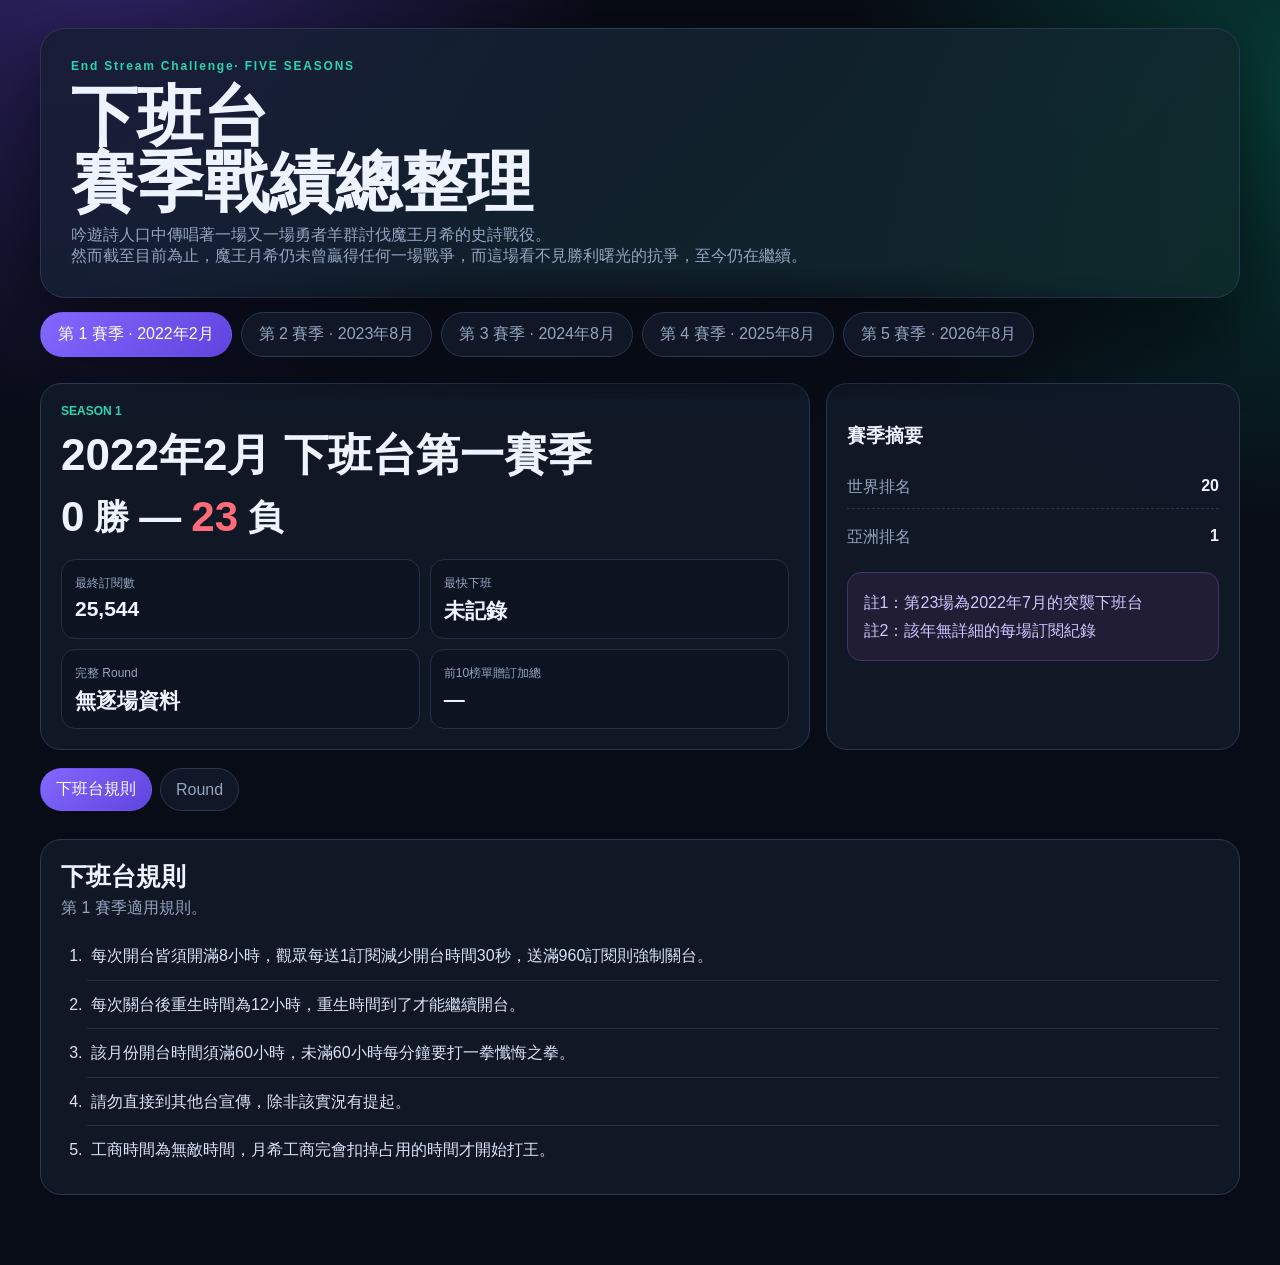
==== commit 78c66e65: "Update index.html" ====
--- a/index.html
+++ b/index.html
@@ -11,14 +11,14 @@
 .section{scroll-margin-top:78px;margin-top:28px}.section-head{display:flex;justify-content:space-between;align-items:end;gap:14px;margin-bottom:13px}.section-head h3{font-size:25px;margin:0}.section-head p{color:var(--muted);margin:5px 0 0}.grid{display:grid;grid-template-columns:1.3fr .7fr;gap:15px}.top-list{display:grid;gap:8px}.rank-row{display:grid;grid-template-columns:48px minmax(0,1fr) 105px;gap:11px;align-items:center;padding:12px;border:1px solid #223149;background:#0c1422;border-radius:14px}.rank-row.first{border-color:#756128;background:linear-gradient(90deg,#3b3118,#101827)}.rank-no{text-align:center;font-size:18px;font-weight:900}.rank-name{font-weight:800;overflow:hidden;text-overflow:ellipsis}.meta{color:var(--muted);font-size:12px;margin-top:4px}.amount{text-align:right;color:var(--green);font-weight:900}.bar{height:5px;background:#25334b;border-radius:8px;margin-top:7px;overflow:hidden}.bar i{display:block;height:100%;background:linear-gradient(90deg,var(--purple),var(--green))}
 .mini-list{display:grid;gap:8px}.mini{display:flex;justify-content:space-between;gap:13px;padding:10px 0;border-bottom:1px dashed var(--line)}.mini:last-child{border:0}.mini span{color:var(--muted)}.controls{display:flex;gap:9px;flex-wrap:wrap;margin-bottom:13px}.control{min-width:190px;padding:10px 12px;border:1px solid var(--line);border-radius:11px;background:#0d1524;color:#fff}.table-wrap{overflow:auto;max-height:660px}.data-table{width:100%;border-collapse:collapse}.data-table th,.data-table td{padding:10px;border-bottom:1px solid #223149;text-align:left}.data-table th{position:sticky;top:0;background:#111928;color:var(--muted);font-size:12px;z-index:2}.num{text-align:right!important;font-variant-numeric:tabular-nums}
 .round-grid{display:grid;grid-template-columns:repeat(3,1fr);gap:12px;align-items:start}.round-card{background:#101827;border:1px solid var(--line);border-radius:16px;padding:14px;align-self:start}.round-card summary{cursor:pointer;list-style:none}.round-card summary::-webkit-details-marker{display:none}.round-title{display:flex;justify-content:space-between;gap:10px}.badge{background:#0a2c29;color:var(--green);border-radius:999px;padding:5px 8px;font-size:12px}.round-sub{color:var(--muted);font-size:12px;line-height:1.6;margin-top:7px}.round-table{width:100%;border-collapse:collapse;margin-top:10px;font-size:13px}.round-table td{padding:6px 3px;border-top:1px solid #223149}.round-table td:last-child{text-align:right;color:var(--green);font-weight:800}.note{padding:8px;margin-top:8px;border-radius:9px;background:#201d37;color:#cbbfff;font-size:12px}
-.cards{display:grid;grid-template-columns:repeat(2,1fr);gap:13px}.reward{display:grid;grid-template-columns:90px minmax(0,1fr) 65px;gap:10px;padding:10px 0;border-bottom:1px solid #223149}.reward:last-child{border:0}.status{color:var(--green);text-align:right}.status.no{color:var(--red)}.chips{display:flex;flex-wrap:wrap;gap:8px}.chip{padding:7px 10px;border:1px solid #304465;background:#17243a;border-radius:999px;font-size:13px}.rules-list{margin:0;padding-left:26px;line-height:1.85}.rules-list li{padding:9px 4px;color:#d9e4f7}.rules-list li+li{border-top:1px solid #223149}.rule-note{display:block;margin-top:5px;color:var(--muted);font-size:14px}.empty{text-align:center;padding:40px;color:var(--muted)}.notice{background:#211d35;border:1px solid #403569;color:#d1c8ff;padding:16px;border-radius:14px;line-height:1.7}.footer{text-align:center;color:#7384a2;font-size:12px;margin-top:45px}
+.cards{display:grid;grid-template-columns:repeat(2,1fr);gap:13px}.reward{display:grid;grid-template-columns:90px minmax(0,1fr) 65px;gap:10px;padding:10px 0;border-bottom:1px solid #223149}.reward:last-child{border:0}.status{color:var(--green);text-align:right}.status.no{color:var(--red)}.chips{display:flex;flex-wrap:wrap;gap:8px}.chip{padding:7px 10px;border:1px solid #304465;background:#17243a;border-radius:999px;font-size:13px}.rules-list{margin:0;padding-left:26px;line-height:1.85}.rules-list li{padding:9px 4px;color:#d9e4f7}.rules-list li+li{border-top:1px solid #223149}.rules-list.plain{padding-left:0;line-height:1.85}.rule-row{padding:9px 4px;color:#d9e4f7;font-weight:750}.rule-row+.rule-row{border-top:1px solid #223149}.rule-note{display:block;margin-top:5px;color:var(--muted);font-size:14px}.empty{text-align:center;padding:40px;color:var(--muted)}.notice{background:#211d35;border:1px solid #403569;color:#d1c8ff;padding:16px;border-radius:14px;line-height:1.7}.footer{text-align:center;color:#7384a2;font-size:12px;margin-top:45px}
 @media(max-width:850px){.hero,.grid,.cards{grid-template-columns:1fr}.round-grid{grid-template-columns:repeat(2,1fr)}}@media(max-width:560px){.wrap{padding:14px 12px 45px}.masthead{padding:20px}.season-tabs{position:sticky;top:0;gap:8px}.season-tab{flex:1 1 calc(50% - 4px);padding:10px 9px;font-size:14px;text-align:center}.round-grid{grid-template-columns:1fr}.record{font-size:34px}.control{width:100%;min-width:0}.rank-row{grid-template-columns:38px minmax(0,1fr) 80px}.table-wrap{max-width:100%}.hide-mobile{display:none}}@media(max-width:360px){.season-tab{flex-basis:100%}}
 
 .timeline-legend{display:flex;flex-wrap:wrap;gap:10px;margin:8px 0 0;color:var(--muted);font-size:13px}.timeline-legend i{display:inline-block;width:28px;height:10px;border-radius:999px;margin-right:6px;vertical-align:middle}.timeline-legend .stream{background:linear-gradient(90deg,#49d7aa,#75c391)}.timeline-panel{display:grid;gap:12px}.timeline-chart{border:1px solid var(--line);border-radius:16px;overflow:hidden;background:#0c1422}.timeline-head,.timeline-row{display:grid;grid-template-columns:76px minmax(720px,1fr)}.timeline-row{min-height:30px}.timeline-head{position:sticky;top:0;z-index:4;background:#121b2c;color:var(--muted);font-size:11px;font-weight:800}.timeline-date,.timeline-corner{border-right:1px solid #223149;display:flex;align-items:center}.timeline-corner{padding:8px 12px}.timeline-date{padding:0 12px;line-height:1}.timeline-hours{display:grid;grid-template-columns:repeat(24,1fr)}.timeline-hours span{padding:8px 0;text-align:center;border-right:1px solid rgba(255,255,255,.08)}.timeline-hours span:last-child{border-right:0}.timeline-date{font-weight:900;color:#dce8ff;background:rgba(17,25,40,.88)}.timeline-track{position:relative;height:30px;background:repeating-linear-gradient(90deg,transparent 0,transparent calc(100% / 24 - 1px),rgba(255,255,255,.12) calc(100% / 24 - 1px),rgba(255,255,255,.12) calc(100% / 24));overflow:visible}.timeline-row:nth-child(odd) .timeline-track{background-color:#0e1727}.timeline-row:nth-child(even) .timeline-track{background-color:rgba(255,255,255,.045)}.timeline-row+.timeline-row{border-top:1px solid #223149}.timeline-seg{position:absolute;top:5px;height:20px;border-radius:0;background:linear-gradient(90deg,#48d7ab,#78c18f);box-shadow:0 0 18px rgba(43,212,173,.18);min-width:3px;cursor:pointer}.timeline-seg.work-only{background:linear-gradient(90deg,#f6b45b,#ffd166);box-shadow:0 0 18px rgba(255,209,102,.2)}.timeline-legend .work-only{background:linear-gradient(90deg,#f6b45b,#ffd166)}.timeline-tooltip{position:fixed;z-index:1000;display:none;max-width:260px;padding:10px 12px;border:1px solid rgba(130,104,255,.55);border-radius:12px;background:#0b1220;color:#edf4ff;box-shadow:0 16px 45px rgba(0,0,0,.5);font-size:13px;line-height:1.55;pointer-events:none}.timeline-tooltip.show{display:block}.timeline-tip-work{display:block;margin-top:7px;padding-top:7px;border-top:1px solid rgba(43,212,173,.35);color:#2bd4ad;font-weight:900}.timeline-tip{margin-top:6px;color:var(--muted);font-size:13px;line-height:1.6}.timeline-detail{margin-top:14px}@media(max-width:850px){.timeline-chart{overflow-x:auto}.timeline-head,.timeline-row{grid-template-columns:70px minmax(620px,1fr)}}@media(max-width:560px){.timeline-chart{overflow-x:auto}.timeline-corner{padding:8px}.timeline-date{padding:0 8px;font-size:12px}.timeline-track{height:30px}.timeline-hours span{font-size:10px;padding:8px 0}}
 </style>
 </head>
 <body><main class="wrap">
-<header class="masthead"><div class="eyebrow">End Stream Challenge· FOUR SEASONS</div><h1>下班台<br>賽季戰績總整理</h1><p>  吟遊詩人口中傳唱著一場又一場勇者羊群討伐魔王月希的史詩戰役。<br>
+<header class="masthead"><div class="eyebrow">End Stream Challenge· FIVE SEASONS</div><h1>下班台<br>賽季戰績總整理</h1><p>  吟遊詩人口中傳唱著一場又一場勇者羊群討伐魔王月希的史詩戰役。<br>
   然而截至目前為止，魔王月希仍未曾贏得任何一場戰爭，而這場看不見勝利曙光的抗爭，至今仍在繼續。</p></header>
 <nav class="season-tabs" id="seasonTabs"></nav><div id="seasonPages"></div>
 </main>
@@ -83,9 +83,13 @@
  page.querySelectorAll('.season-subpage').forEach(p=>{if(!['rules','extras'].includes(p.dataset.subpage))p.remove();p.classList.remove('active')});
  const rules=page.querySelector('[data-subpage="rules"]');
  if(rules){
-  const items=ruleNote.split('\n').filter(x=>x.trim()).map(x=>'<li>'+x+'</li>').join('');
+  const rawLines=ruleNote.split('\n').map(x=>x.trim()).filter(Boolean);
+  const bonusIndex=rawLines.findIndex(x=>x.includes('加碼規則'));
+  const mainLines=rawLines.filter((x,idx)=>idx>0&&(bonusIndex<0||idx<bonusIndex));
+  const bonusLines=bonusIndex>=0?rawLines.slice(bonusIndex+1):[];
+  const rowHtml=lines=>'<div class="rules-list plain">'+lines.map(x=>'<div class="rule-row">'+x+'</div>').join('')+'</div>';
   rules.classList.add('active');
-  rules.innerHTML='<div class="section panel"><div class="section-head"><div><h3>下班台規則</h3><p>第 5 賽季適用規則。</p></div></div><ol class="rules-list">'+items+'</ol></div>';
+  rules.innerHTML='<div class="section panel"><div class="section-head"><div><h3>下班台規則</h3><p>第 5 賽季適用規則。</p></div></div>'+rowHtml(mainLines)+'<div class="section-head" style="margin-top:22px"><div><h3>加碼規則</h3></div></div>'+rowHtml(bonusLines)+'</div>';
  }
  const extras=page.querySelector('[data-subpage="extras"]');
  if(extras){extras.classList.remove('active');const p=extras.querySelector('.section-head p');if(p)p.textContent='祭品資訊；時數紀錄與特殊獎勵目前先維持空白。'}
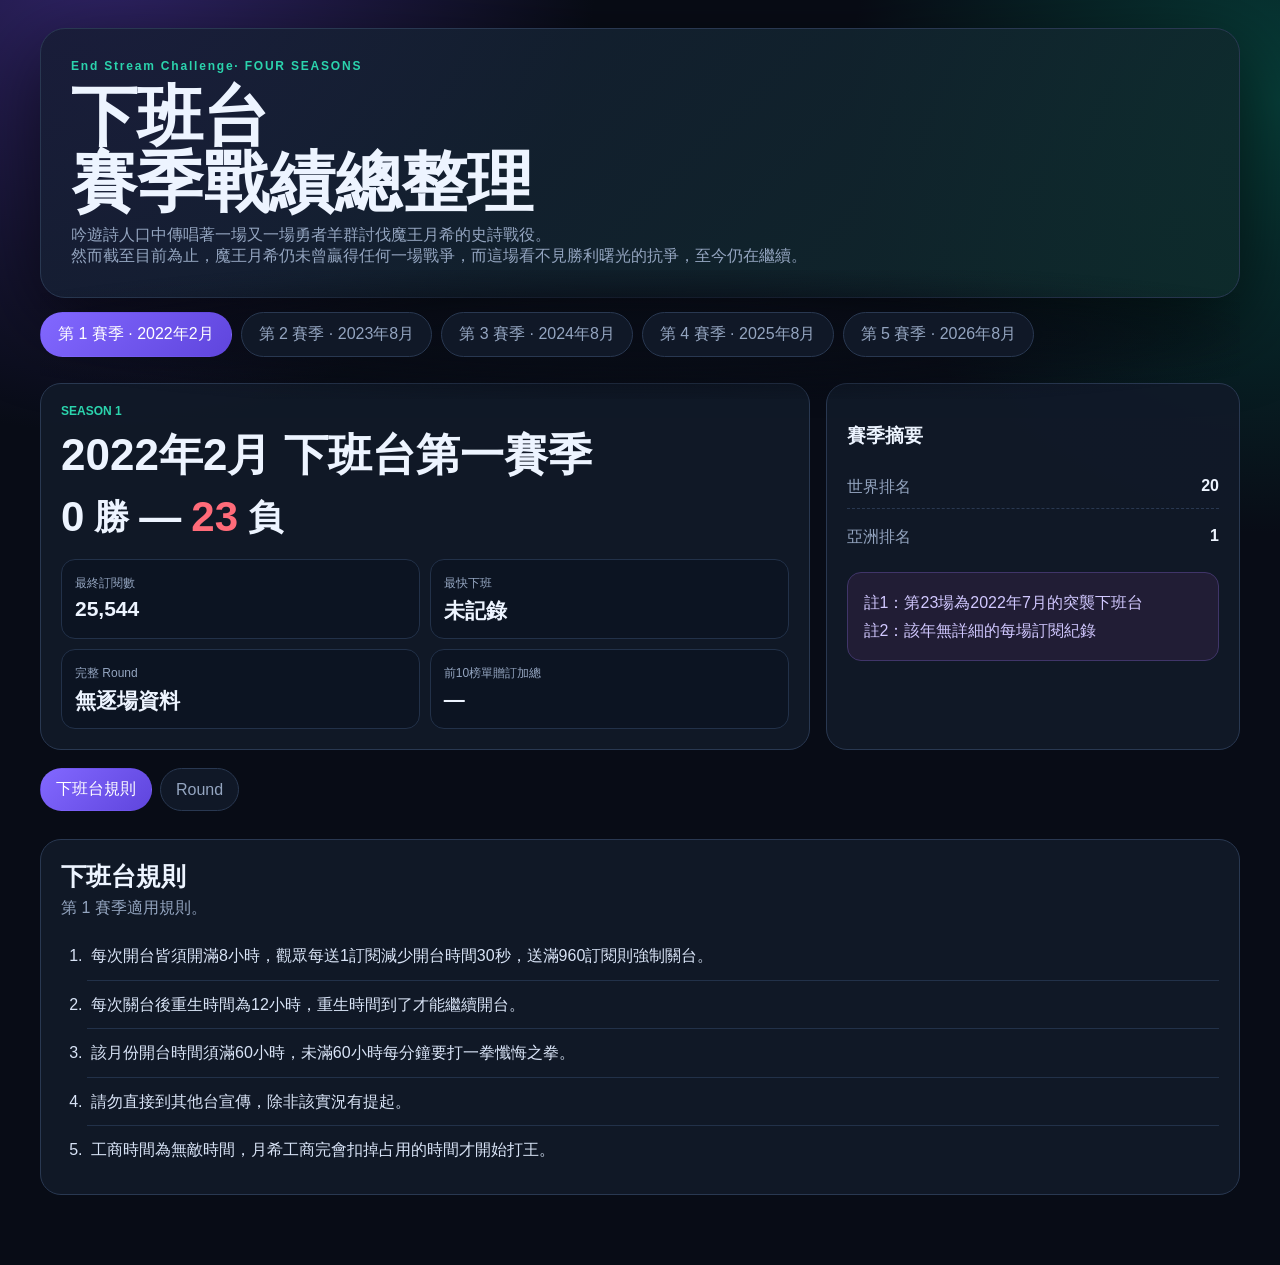
==== commit 140543c3: "Update index.html" ====
--- a/index.html
+++ b/index.html
@@ -1,4 +1,4 @@
-﻿<!doctype html>
+<!doctype html>
 <html lang="zh-Hant">
 <head>
 <meta charset="utf-8"><meta name="viewport" content="width=device-width,initial-scale=1">
@@ -18,12 +18,12 @@
 </style>
 </head>
 <body><main class="wrap">
-<header class="masthead"><div class="eyebrow">End Stream Challenge· FIVE SEASONS</div><h1>下班台<br>賽季戰績總整理</h1><p>  吟遊詩人口中傳唱著一場又一場勇者羊群討伐魔王月希的史詩戰役。<br>
+<header class="masthead"><div class="eyebrow">End Stream Challenge· FOUR SEASONS</div><h1>下班台<br>賽季戰績總整理</h1><p>  吟遊詩人口中傳唱著一場又一場勇者羊群討伐魔王月希的史詩戰役。<br>
   然而截至目前為止，魔王月希仍未曾贏得任何一場戰爭，而這場看不見勝利曙光的抗爭，至今仍在繼續。</p></header>
 <nav class="season-tabs" id="seasonTabs"></nav><div id="seasonPages"></div>
 </main>
 <script>
-const DATA={"source":"下班台資料整理.xlsx","seasons":[{"id":"season-1","seasonIndex":1,"sheetName":"S1下班台戰績","title":"2022年2月 下班台第一賽季","wins":0,"losses":23,"fastest":"","finalSubs":25544,"worldRankText":"世界排名：20","notes":["註1：第23場為2022年7月的突襲下班台","註2：該年無詳細的每場訂閱紀錄"],"rewards":[],"specialRolls":[],"providedLeaderboard":[],"timeStats":[],"rounds":[],"records":[],"leaderboard":[],"listedGiftTotal":0},{"id":"season-2","seasonIndex":2,"sheetName":"S2下班台戰績","title":"2023年8月 下班台第二賽季","wins":0,"losses":50,"fastest":"0分37秒","finalSubs":70150,"worldRankText":"","notes":[],"rewards":[{"goal":"10000","reward":"2023自主60小","status":"達標"},{"goal":"20000","reward":"阿努道歉會","status":"達標"},{"goal":"30000","reward":"沙包DLC","status":"達標"},{"goal":"40000","reward":"北中南辦桌","status":"達標"},{"goal":"50000","reward":"北中南景點打拳","status":"達標"},{"goal":"60000","reward":"大峽谷打拳","status":"達標"},{"goal":"70000","reward":"森份證","status":"達標"}],"specialRolls":[{"round":1,"name":"阿秋羊","points":1},{"round":22,"name":"糖炒栗子羊","points":1},{"round":28,"name":"智胖","points":100},{"round":31,"name":"邪教道士辛辛子","points":1},{"round":32,"name":"嘉里","points":100},{"round":33,"name":"vs284619735","points":100},{"round":43,"name":"卡住羊","points":100},{"round":47,"name":"潛水貢丸","points":100},{"round":49,"name":"栗子羊說送妳訂換農民曆","points":1},{"round":49,"name":"白白白白白白白白白白白白","points":100}],"providedLeaderboard":[],"timeStats":[{"label":"總時數","value":"46:30:12"},{"label":"工商時數","value":"14:20:00"},{"label":"耍賴","value":"2:00:00"},{"label":"上班總時間","value":"17:32:21"},{"label":"月希水的時間","value":"12:37:51"}],"rounds":[{"number":1,"drop":"波熊思 3000購物金","topDps":"迷航","total":506,"winner":"逍遙隱士","notes":[],"records":[{"season":2,"round":1,"rank":1,"name":"迷航","amount":100,"roll":94,"winner":"逍遙隱士"},{"season":2,"round":1,"rank":2,"name":"不是抽獎羊","amount":60,"roll":25,"winner":""},{"season":2,"round":1,"rank":3,"name":"逍遙隱士","amount":50,"roll":97,"winner":""},{"season":2,"round":1,"rank":4,"name":"糖炒栗子羊","amount":50,"roll":16,"winner":""},{"season":2,"round":1,"rank":5,"name":"太子喵","amount":50,"roll":8,"winner":""},{"season":2,"round":1,"rank":6,"name":"嘉銘","amount":50,"roll":46,"winner":""},{"season":2,"round":1,"rank":7,"name":"阿秋羊","amount":50,"roll":1,"winner":""},{"season":2,"round":1,"rank":8,"name":"曾經獨活的玩具羊","amount":35,"roll":57,"winner":""},{"season":2,"round":1,"rank":9,"name":"cchihicc","amount":31,"roll":20,"winner":""},{"season":2,"round":1,"rank":10,"name":"多非番薯羊","amount":30,"roll":29,"winner":""}]},{"number":2,"drop":"1000 MYCARD","topDps":"卡住","total":492,"winner":"k00155","notes":[],"records":[{"season":2,"round":2,"rank":1,"name":"卡住","amount":100,"roll":74,"winner":"k00155"},{"season":2,"round":2,"rank":2,"name":"慾望的九羊羊","amount":60,"roll":39,"winner":""},{"season":2,"round":2,"rank":3,"name":"69羊","amount":52,"roll":22,"winner":""},{"season":2,"round":2,"rank":4,"name":"逍遙隱士","amount":50,"roll":46,"winner":""},{"season":2,"round":2,"rank":5,"name":"史蒂芬_達克","amount":50,"roll":48,"winner":""},{"season":2,"round":2,"rank":6,"name":"bossun___","amount":50,"roll":18,"winner":""},{"season":2,"round":2,"rank":7,"name":"嘉銘","amount":40,"roll":53,"winner":""},{"season":2,"round":2,"rank":8,"name":"咕咕鐘","amount":30,"roll":25,"winner":""},{"season":2,"round":2,"rank":9,"name":"廣州炒麵","amount":30,"roll":35,"winner":""},{"season":2,"round":2,"rank":10,"name":"k00155","amount":30,"roll":95,"winner":""}]},{"number":3,"drop":"月希超正簽名照","topDps":"普拉達羊","total":491,"winner":"糖炒栗子羊","notes":[],"records":[{"season":2,"round":3,"rank":1,"name":"普拉達羊","amount":100,"roll":3,"winner":"糖炒栗子羊"},{"season":2,"round":3,"rank":2,"name":"vs284619735","amount":50,"roll":53,"winner":""},{"season":2,"round":3,"rank":3,"name":"老薛708","amount":50,"roll":7,"winner":""},{"season":2,"round":3,"rank":4,"name":"平凡的阿賢","amount":50,"roll":32,"winner":""},{"season":2,"round":3,"rank":5,"name":"笨笨豆腐羊","amount":50,"roll":49,"winner":""},{"season":2,"round":3,"rank":6,"name":"阿秋羊","amount":50,"roll":67,"winner":""},{"season":2,"round":3,"rank":7,"name":"哇係阿賢","amount":40,"roll":74,"winner":""},{"season":2,"round":3,"rank":8,"name":"糖炒栗子羊","amount":35,"roll":79,"winner":""},{"season":2,"round":3,"rank":9,"name":"steven54018","amount":35,"roll":71,"winner":""},{"season":2,"round":3,"rank":10,"name":"沒欠你哎_木工羊","amount":31,"roll":4,"winner":""}]},{"number":4,"drop":"紫色抹布aka圖奇T恤","topDps":"糖炒栗子羊","total":620,"winner":"逍遙隱士","notes":[],"records":[{"season":2,"round":4,"rank":1,"name":"糖炒栗子羊","amount":100,"roll":84,"winner":"逍遙隱士"},{"season":2,"round":4,"rank":2,"name":"幽玥影","amount":75,"roll":43,"winner":""},{"season":2,"round":4,"rank":3,"name":"三色豆骯包","amount":65,"roll":22,"winner":""},{"season":2,"round":4,"rank":4,"name":"慾望的九羊羊","amount":60,"roll":33,"winner":""},{"season":2,"round":4,"rank":5,"name":"嘉里垲壡","amount":60,"roll":4,"winner":""},{"season":2,"round":4,"rank":6,"name":"vs284619735","amount":60,"roll":47,"winner":""},{"season":2,"round":4,"rank":7,"name":"羊老院_不二","amount":50,"roll":76,"winner":""},{"season":2,"round":4,"rank":8,"name":"逍遙隱士","amount":50,"roll":94,"winner":""},{"season":2,"round":4,"rank":9,"name":"普勞德斯瑪爾特","amount":50,"roll":40,"winner":""},{"season":2,"round":4,"rank":10,"name":"嘉銘","amount":50,"roll":7,"winner":""}]},{"number":5,"drop":"明里紬毛巾","topDps":"慾望的黃小羊","total":659,"winner":"保羅麵包坊","notes":[],"records":[{"season":2,"round":5,"rank":1,"name":"慾望的黃小羊","amount":150,"roll":35,"winner":"保羅麵包坊"},{"season":2,"round":5,"rank":2,"name":"鏟屎浩浩","amount":114,"roll":11,"winner":""},{"season":2,"round":5,"rank":3,"name":"史蒂芬_達克","amount":100,"roll":7,"winner":""},{"season":2,"round":5,"rank":4,"name":"山腳下的倒插羊","amount":100,"roll":94,"winner":""},{"season":2,"round":5,"rank":5,"name":"保羅麵包坊","amount":60,"roll":96,"winner":""},{"season":2,"round":5,"rank":6,"name":"逍遙隱士","amount":50,"roll":25,"winner":""},{"season":2,"round":5,"rank":7,"name":"哇係阿賢","amount":30,"roll":24,"winner":""},{"season":2,"round":5,"rank":8,"name":"豪游天下","amount":20,"roll":16,"winner":""},{"season":2,"round":5,"rank":9,"name":"天台吹風的老羊","amount":20,"roll":70,"winner":""},{"season":2,"round":5,"rank":10,"name":"橘牆老鼠會成員太陽雨","amount":15,"roll":23,"winner":""}]},{"number":6,"drop":"UNPAI T恤","topDps":"太子喵","total":740,"winner":"逍遙隱士","notes":[],"records":[{"season":2,"round":6,"rank":1,"name":"太子喵","amount":150,"roll":35,"winner":"逍遙隱士"},{"season":2,"round":6,"rank":2,"name":"慾望的九羊羊","amount":110,"roll":34,"winner":""},{"season":2,"round":6,"rank":3,"name":"普拉達羊","amount":100,"roll":56,"winner":""},{"season":2,"round":6,"rank":4,"name":"晶晶寶包","amount":100,"roll":50,"winner":""},{"season":2,"round":6,"rank":5,"name":"想睡覺的楓仔","amount":50,"roll":38,"winner":""},{"season":2,"round":6,"rank":6,"name":"娜娜寶包","amount":50,"roll":88,"winner":""},{"season":2,"round":6,"rank":7,"name":"逍遙隱士","amount":50,"roll":96,"winner":""},{"season":2,"round":6,"rank":8,"name":"橋本芝衣","amount":50,"roll":22,"winner":""},{"season":2,"round":6,"rank":9,"name":"多非番薯羊","amount":40,"roll":65,"winner":""},{"season":2,"round":6,"rank":10,"name":"糖炒栗子羊","amount":40,"roll":42,"winner":""}]},{"number":7,"drop":"河北彩花女優大亨","topDps":"幽玥影","total":702,"winner":"幽玥影","notes":[],"records":[{"season":2,"round":7,"rank":1,"name":"幽玥影","amount":250,"roll":97,"winner":"幽玥影"},{"season":2,"round":7,"rank":2,"name":"慾望的黃小羊","amount":100,"roll":19,"winner":""},{"season":2,"round":7,"rank":3,"name":"lokevin","amount":50,"roll":89,"winner":""},{"season":2,"round":7,"rank":4,"name":"路過的音樂世家","amount":50,"roll":46,"winner":""},{"season":2,"round":7,"rank":5,"name":"慾望的卡八羊","amount":50,"roll":4,"winner":""},{"season":2,"round":7,"rank":6,"name":"嘉銘","amount":50,"roll":52,"winner":""},{"season":2,"round":7,"rank":7,"name":"六翼天使","amount":50,"roll":90,"winner":""},{"season":2,"round":7,"rank":8,"name":"胃不好的年輕人","amount":40,"roll":61,"winner":""},{"season":2,"round":7,"rank":9,"name":"賣女孩的小羊","amount":32,"roll":49,"winner":""},{"season":2,"round":7,"rank":10,"name":"steven54018","amount":30,"roll":36,"winner":""}]},{"number":8,"drop":"賽馬娘小北模型","topDps":"幽玥影","total":574,"winner":"糖炒栗子羊","notes":[],"records":[{"season":2,"round":8,"rank":1,"name":"幽玥影","amount":75,"roll":36,"winner":"糖炒栗子羊"},{"season":2,"round":8,"rank":2,"name":"威堡羊","amount":60,"roll":77,"winner":""},{"season":2,"round":8,"rank":3,"name":"孤勇幫的逆天羊","amount":60,"roll":63,"winner":""},{"season":2,"round":8,"rank":4,"name":"赫利德","amount":60,"roll":52,"winner":""},{"season":2,"round":8,"rank":5,"name":"尾田","amount":60,"roll":81,"winner":""},{"season":2,"round":8,"rank":6,"name":"糖炒栗子羊","amount":55,"roll":96,"winner":""},{"season":2,"round":8,"rank":7,"name":"慾望的夜夜羊","amount":52,"roll":41,"winner":""},{"season":2,"round":8,"rank":8,"name":"賣女孩的小羊","amount":52,"roll":33,"winner":""},{"season":2,"round":8,"rank":9,"name":"紋紋__","amount":50,"roll":64,"winner":""},{"season":2,"round":8,"rank":10,"name":"逍遙隱士","amount":50,"roll":35,"winner":""}]},{"number":9,"drop":"薩爾達 NS PRO控制器","topDps":"筋魂羊","total":579,"winner":"哇係阿賢","notes":[],"records":[{"season":2,"round":9,"rank":1,"name":"筋魂羊","amount":88,"roll":36,"winner":"哇係阿賢"},{"season":2,"round":9,"rank":2,"name":"幽玥影","amount":75,"roll":27,"winner":""},{"season":2,"round":9,"rank":3,"name":"steven54018","amount":60,"roll":11,"winner":""},{"season":2,"round":9,"rank":4,"name":"賣女孩的小羊","amount":55,"roll":30,"winner":""},{"season":2,"round":9,"rank":5,"name":"哇係阿賢","amount":51,"roll":67,"winner":""},{"season":2,"round":9,"rank":6,"name":"逍遙隱士","amount":50,"roll":2,"winner":""},{"season":2,"round":9,"rank":7,"name":"史蒂芬_達克","amount":50,"roll":63,"winner":""},{"season":2,"round":9,"rank":8,"name":"三色豆骯包","amount":50,"roll":32,"winner":""},{"season":2,"round":9,"rank":9,"name":"乾淨","amount":50,"roll":58,"winner":""},{"season":2,"round":9,"rank":10,"name":"zqqsix","amount":50,"roll":2,"winner":""}]},{"number":10,"drop":"SWITCH 主機","topDps":"野怪","total":620,"winner":"禿毛系女孩 禿毛晶晶","notes":[],"records":[{"season":2,"round":10,"rank":1,"name":"野怪","amount":110,"roll":86,"winner":"禿毛系女孩 禿毛晶晶"},{"season":2,"round":10,"rank":2,"name":"普勞德斯瑪爾特","amount":105,"roll":73,"winner":""},{"season":2,"round":10,"rank":3,"name":"禿毛系女孩禿毛晶晶","amount":100,"roll":95,"winner":""},{"season":2,"round":10,"rank":4,"name":"多非番薯羊","amount":50,"roll":40,"winner":""},{"season":2,"round":10,"rank":5,"name":"逍遙隱士","amount":50,"roll":58,"winner":""},{"season":2,"round":10,"rank":6,"name":"糖炒栗子羊","amount":50,"roll":72,"winner":""},{"season":2,"round":10,"rank":7,"name":"實況九宮格專屬代言人六媽","amount":50,"roll":62,"winner":""},{"season":2,"round":10,"rank":8,"name":"獸人菜兵","amount":50,"roll":24,"winner":""},{"season":2,"round":10,"rank":9,"name":"哇係阿賢","amount":30,"roll":72,"winner":""},{"season":2,"round":10,"rank":10,"name":"老龐","amount":25,"roll":42,"winner":""}]},{"number":11,"drop":"沙包","topDps":"糖炒栗子羊","total":636,"winner":"逍遙隱士","notes":[],"records":[{"season":2,"round":11,"rank":1,"name":"糖炒栗子羊","amount":100,"roll":19,"winner":"逍遙隱士"},{"season":2,"round":11,"rank":2,"name":"老薛708","amount":100,"roll":25,"winner":""},{"season":2,"round":11,"rank":3,"name":"胃不好的年輕人","amount":60,"roll":36,"winner":""},{"season":2,"round":11,"rank":4,"name":"窩也不知道","amount":60,"roll":19,"winner":""},{"season":2,"round":11,"rank":5,"name":"路過的音樂世家","amount":60,"roll":76,"winner":""},{"season":2,"round":11,"rank":6,"name":"觸手公爵八隻羊","amount":55,"roll":15,"winner":""},{"season":2,"round":11,"rank":7,"name":"一人一訂閱好好休息","amount":51,"roll":40,"winner":""},{"season":2,"round":11,"rank":8,"name":"沒欠你哎_木工羊","amount":50,"roll":38,"winner":""},{"season":2,"round":11,"rank":9,"name":"逍遙隱士","amount":50,"roll":89,"winner":""},{"season":2,"round":11,"rank":10,"name":"vs284619735","amount":50,"roll":52,"winner":""}]},{"number":12,"drop":"史上最大獎黏黏手","topDps":"Loger128","total":510,"winner":"成天想自由","notes":[],"records":[{"season":2,"round":12,"rank":1,"name":"Loger128","amount":100,"roll":70,"winner":"成天想自由"},{"season":2,"round":12,"rank":2,"name":"翻肚鮪魚","amount":100,"roll":65,"winner":""},{"season":2,"round":12,"rank":3,"name":"雪夜貓家的英葉貓寶阿龍羊","amount":50,"roll":3,"winner":""},{"season":2,"round":12,"rank":4,"name":"雷查德","amount":50,"roll":87,"winner":""},{"season":2,"round":12,"rank":5,"name":"成天想自由","amount":50,"roll":96,"winner":""},{"season":2,"round":12,"rank":6,"name":"糖炒栗子羊","amount":40,"roll":68,"winner":""},{"season":2,"round":12,"rank":7,"name":"雪夜貓家的暈船貓寶氣運羊","amount":35,"roll":71,"winner":""},{"season":2,"round":12,"rank":8,"name":"每天都要返工嘅苦命人","amount":30,"roll":6,"winner":""},{"season":2,"round":12,"rank":9,"name":"居居夫","amount":30,"roll":65,"winner":""},{"season":2,"round":12,"rank":10,"name":"依絲特","amount":25,"roll":58,"winner":""}]},{"number":13,"drop":"月希超正簽名照","topDps":"四喵の爹","total":460,"winner":"多非蕃薯羊","notes":[],"records":[{"season":2,"round":13,"rank":1,"name":"四喵の爹","amount":100,"roll":51,"winner":"多非蕃薯羊"},{"season":2,"round":13,"rank":2,"name":"卡住","amount":100,"roll":83,"winner":""},{"season":2,"round":13,"rank":3,"name":"嘉銘","amount":50,"roll":33,"winner":""},{"season":2,"round":13,"rank":4,"name":"宜蘭洪金寶","amount":50,"roll":61,"winner":""},{"season":2,"round":13,"rank":5,"name":"逍遙隱士","amount":30,"roll":10,"winner":""},{"season":2,"round":13,"rank":6,"name":"雪夜貓家的英葉貓寶阿龍羊","amount":30,"roll":60,"winner":""},{"season":2,"round":13,"rank":7,"name":"多非蕃薯羊","amount":30,"roll":94,"winner":""},{"season":2,"round":13,"rank":8,"name":"幽玥影","amount":25,"roll":82,"winner":""},{"season":2,"round":13,"rank":9,"name":"打王加加","amount":25,"roll":19,"winner":""},{"season":2,"round":13,"rank":10,"name":"糖炒栗子羊","amount":20,"roll":41,"winner":""}]},{"number":14,"drop":"NS 控制器(月希任選SKIN)","topDps":"四喵の爹","total":780,"winner":"四喵の爹","notes":[],"records":[{"season":2,"round":14,"rank":1,"name":"四喵の爹","amount":200,"roll":91,"winner":"四喵の爹"},{"season":2,"round":14,"rank":2,"name":"慾望的九羊羊","amount":100,"roll":54,"winner":""},{"season":2,"round":14,"rank":3,"name":"太子喵","amount":100,"roll":8,"winner":""},{"season":2,"round":14,"rank":4,"name":"不是抽獎羊","amount":70,"roll":44,"winner":""},{"season":2,"round":14,"rank":5,"name":"六八","amount":60,"roll":28,"winner":""},{"season":2,"round":14,"rank":6,"name":"逍遙隱士","amount":50,"roll":22,"winner":""},{"season":2,"round":14,"rank":7,"name":"糖炒栗子羊","amount":50,"roll":42,"winner":""},{"season":2,"round":14,"rank":8,"name":"藍銘松","amount":50,"roll":74,"winner":""},{"season":2,"round":14,"rank":9,"name":"廣州炒麵","amount":50,"roll":16,"winner":""},{"season":2,"round":14,"rank":10,"name":"69羊","amount":50,"roll":72,"winner":""}]},{"number":15,"drop":"任天堂大禮包","topDps":"中二果實能力者","total":529,"winner":"哇係阿賢","notes":[],"records":[{"season":2,"round":15,"rank":1,"name":"中二果實能力者","amount":100,"roll":54,"winner":"哇係阿賢"},{"season":2,"round":15,"rank":2,"name":"三色豆骯包","amount":100,"roll":20,"winner":""},{"season":2,"round":15,"rank":3,"name":"逍遙隱士","amount":50,"roll":82,"winner":""},{"season":2,"round":15,"rank":4,"name":"雪夜貓家的英葉貓寶阿龍羊","amount":50,"roll":13,"winner":""},{"season":2,"round":15,"rank":5,"name":"幽玥影","amount":50,"roll":17,"winner":""},{"season":2,"round":15,"rank":6,"name":"糖炒栗子羊","amount":40,"roll":53,"winner":""},{"season":2,"round":15,"rank":7,"name":"テツヒロ","amount":38,"roll":85,"winner":""},{"season":2,"round":15,"rank":8,"name":"哇係阿賢","amount":35,"roll":86,"winner":""},{"season":2,"round":15,"rank":9,"name":"批欸斯伍羊_撲通","amount":35,"roll":79,"winner":""},{"season":2,"round":15,"rank":10,"name":"暗夜白皇乂珀","amount":31,"roll":65,"winner":""}]},{"number":16,"drop":"紫色抹布aka圖奇T恤","topDps":"鏟屎浩浩","total":702,"winner":"多非番薯羊","notes":[],"records":[{"season":2,"round":16,"rank":1,"name":"鏟屎浩浩","amount":125,"roll":40,"winner":"多非番薯羊"},{"season":2,"round":16,"rank":2,"name":"觸手公爵八隻羊","amount":101,"roll":15,"winner":""},{"season":2,"round":16,"rank":3,"name":"八呎","amount":100,"roll":2,"winner":""},{"season":2,"round":16,"rank":4,"name":"テツヒロ","amount":60,"roll":5,"winner":""},{"season":2,"round":16,"rank":5,"name":"沒欠你哎_木工羊","amount":60,"roll":66,"winner":""},{"season":2,"round":16,"rank":6,"name":"橘牆老鼠會太陽宇","amount":55,"roll":39,"winner":""},{"season":2,"round":16,"rank":7,"name":"雪夜貓家的英葉貓寶阿龍羊","amount":51,"roll":36,"winner":""},{"season":2,"round":16,"rank":8,"name":"多非番薯羊","amount":50,"roll":75,"winner":""},{"season":2,"round":16,"rank":9,"name":"逍遙隱士","amount":50,"roll":34,"winner":""},{"season":2,"round":16,"rank":10,"name":"嘉銘","amount":50,"roll":20,"winner":""}]},{"number":17,"drop":"魔靈召喚禮盒大禮包","topDps":"慾望的尋愛羊","total":655,"winner":"慾望的尋愛羊","notes":[],"records":[{"season":2,"round":17,"rank":1,"name":"慾望的尋愛羊","amount":100,"roll":81,"winner":"慾望的尋愛羊"},{"season":2,"round":17,"rank":2,"name":"卡住","amount":100,"roll":31,"winner":""},{"season":2,"round":17,"rank":3,"name":"欸89羊","amount":100,"roll":60,"winner":""},{"season":2,"round":17,"rank":4,"name":"糖炒栗子羊","amount":70,"roll":2,"winner":""},{"season":2,"round":17,"rank":5,"name":"慾望的九羊羊","amount":60,"roll":16,"winner":""},{"season":2,"round":17,"rank":6,"name":"逍遙隱士","amount":50,"roll":51,"winner":""},{"season":2,"round":17,"rank":7,"name":"maski0516","amount":50,"roll":61,"winner":""},{"season":2,"round":17,"rank":8,"name":"胃不好的年輕人","amount":50,"roll":2,"winner":""},{"season":2,"round":17,"rank":9,"name":"待罪羔羊","amount":40,"roll":57,"winner":""},{"season":2,"round":17,"rank":10,"name":"vs284619735","amount":35,"roll":37,"winner":""}]},{"number":18,"drop":"寶可夢正版布偶","topDps":"林勝希該下班了","total":581,"winner":"三色豆骯包","notes":[],"records":[{"season":2,"round":18,"rank":1,"name":"林勝希該下班了","amount":101,"roll":68,"winner":"三色豆骯包"},{"season":2,"round":18,"rank":2,"name":"我是路西法請叫我西法","amount":90,"roll":50,"winner":""},{"season":2,"round":18,"rank":3,"name":"逍遙隱士","amount":50,"roll":54,"winner":""},{"season":2,"round":18,"rank":4,"name":"我是一朵小棉花","amount":50,"roll":13,"winner":""},{"season":2,"round":18,"rank":5,"name":"波普馬愛聽歌","amount":50,"roll":54,"winner":""},{"season":2,"round":18,"rank":6,"name":"立志成為貼圖大富翁的六媽","amount":50,"roll":11,"winner":""},{"season":2,"round":18,"rank":7,"name":"糖炒栗子羊","amount":50,"roll":34,"winner":""},{"season":2,"round":18,"rank":8,"name":"白白白白白白白白白白白白","amount":50,"roll":6,"winner":""},{"season":2,"round":18,"rank":9,"name":"Azirvictor222","amount":50,"roll":22,"winner":""},{"season":2,"round":18,"rank":10,"name":"三色豆骯包","amount":40,"roll":73,"winner":""}]},{"number":19,"drop":"月希巴奇掛軸","topDps":"卡住","total":571,"winner":"糖炒栗子羊","notes":[],"records":[{"season":2,"round":19,"rank":1,"name":"卡住","amount":100,"roll":12,"winner":"糖炒栗子羊"},{"season":2,"round":19,"rank":2,"name":"糖炒栗子羊","amount":60,"roll":55,"winner":""},{"season":2,"round":19,"rank":3,"name":"張若即","amount":60,"roll":31,"winner":""},{"season":2,"round":19,"rank":4,"name":"蕉綠_二哈ハスキー","amount":51,"roll":29,"winner":""},{"season":2,"round":19,"rank":5,"name":"tom1000805","amount":50,"roll":14,"winner":""},{"season":2,"round":19,"rank":6,"name":"林勝希該下班了","amount":50,"roll":45,"winner":""},{"season":2,"round":19,"rank":7,"name":"廠商付款用贈訂幫下班","amount":50,"roll":22,"winner":""},{"season":2,"round":19,"rank":8,"name":"野怪","amount":50,"roll":8,"winner":""},{"season":2,"round":19,"rank":9,"name":"逍遙隱士","amount":50,"roll":33,"winner":""},{"season":2,"round":19,"rank":10,"name":"lee28119","amount":50,"roll":13,"winner":""}]},{"number":20,"drop":"SWITCH","topDps":"仔魚うお","total":649,"winner":"白白白白白白 白白白白白白","notes":[],"records":[{"season":2,"round":20,"rank":1,"name":"仔魚うお","amount":100,"roll":70,"winner":"白白白白白白 白白白白白白"},{"season":2,"round":20,"rank":2,"name":"四喵の爹","amount":100,"roll":46,"winner":""},{"season":2,"round":20,"rank":3,"name":"老薛708","amount":70,"roll":68,"winner":""},{"season":2,"round":20,"rank":4,"name":"白白白白白白白白白白白白","amount":69,"roll":90,"winner":""},{"season":2,"round":20,"rank":5,"name":"廣州炒麵","amount":60,"roll":32,"winner":""},{"season":2,"round":20,"rank":6,"name":"野怪","amount":50,"roll":79,"winner":""},{"season":2,"round":20,"rank":7,"name":"赫利德","amount":50,"roll":54,"winner":""},{"season":2,"round":20,"rank":8,"name":"逍遙隱士","amount":50,"roll":3,"winner":""},{"season":2,"round":20,"rank":9,"name":"我是一朵小棉花","amount":50,"roll":8,"winner":""},{"season":2,"round":20,"rank":10,"name":"外神歪西","amount":50,"roll":35,"winner":""}]},{"number":21,"drop":"巴奇掛軸","topDps":"六八","total":540,"winner":"糖炒栗子羊","notes":[],"records":[{"season":2,"round":21,"rank":1,"name":"六八","amount":125,"roll":57,"winner":"糖炒栗子羊"},{"season":2,"round":21,"rank":2,"name":"居居夫","amount":85,"roll":36,"winner":""},{"season":2,"round":21,"rank":3,"name":"咕咕鐘","amount":50,"roll":15,"winner":""},{"season":2,"round":21,"rank":4,"name":"慾望的割草羊","amount":50,"roll":50,"winner":""},{"season":2,"round":21,"rank":5,"name":"逍遙隱士","amount":50,"roll":45,"winner":""},{"season":2,"round":21,"rank":6,"name":"潛水貢丸","amount":40,"roll":6,"winner":""},{"season":2,"round":21,"rank":7,"name":"慾望的差衣羊","amount":40,"roll":8,"winner":""},{"season":2,"round":21,"rank":8,"name":"呆呆爪","amount":35,"roll":38,"winner":""},{"season":2,"round":21,"rank":9,"name":"張若即","amount":35,"roll":78,"winner":""},{"season":2,"round":21,"rank":10,"name":"糖炒栗子羊","amount":30,"roll":97,"winner":""}]},{"number":22,"drop":"魔物獵人模型","topDps":"loger128","total":625,"winner":"廣州炒麵","notes":[],"records":[{"season":2,"round":22,"rank":1,"name":"loger128","amount":200,"roll":39,"winner":"廣州炒麵"},{"season":2,"round":22,"rank":2,"name":"那魯灣大姊姊","amount":55,"roll":85,"winner":""},{"season":2,"round":22,"rank":3,"name":"逍遙隱士","amount":50,"roll":86,"winner":""},{"season":2,"round":22,"rank":4,"name":"不是抽獎羊","amount":50,"roll":4,"winner":""},{"season":2,"round":22,"rank":5,"name":"林勝希該下班了","amount":50,"roll":56,"winner":""},{"season":2,"round":22,"rank":6,"name":"午夜微醺","amount":50,"roll":84,"winner":""},{"season":2,"round":22,"rank":7,"name":"小九九的張家小鵝","amount":50,"roll":27,"winner":""},{"season":2,"round":22,"rank":8,"name":"宜蘭洪金寶","amount":50,"roll":6,"winner":""},{"season":2,"round":22,"rank":9,"name":"廣州炒麵","amount":40,"roll":88,"winner":""},{"season":2,"round":22,"rank":10,"name":"糖炒栗子羊","amount":30,"roll":1,"winner":""}]},{"number":23,"drop":"史詩裝備黏黏手","topDps":"紀秊","total":689,"winner":"紀秊","notes":[],"records":[{"season":2,"round":23,"rank":1,"name":"紀秊","amount":110,"roll":94,"winner":"紀秊"},{"season":2,"round":23,"rank":2,"name":"卡住","amount":101,"roll":74,"winner":""},{"season":2,"round":23,"rank":3,"name":"白白白白白白白白白白白白","amount":69,"roll":7,"winner":""},{"season":2,"round":23,"rank":4,"name":"陌尋","amount":64,"roll":5,"winner":""},{"season":2,"round":23,"rank":5,"name":"魔羯鼠羊羊","amount":60,"roll":39,"winner":""},{"season":2,"round":23,"rank":6,"name":"林勝希該下班了","amount":60,"roll":13,"winner":""},{"season":2,"round":23,"rank":7,"name":"糖炒栗子羊","amount":60,"roll":16,"winner":""},{"season":2,"round":23,"rank":8,"name":"慾望的非洲羊","amount":56,"roll":3,"winner":""},{"season":2,"round":23,"rank":9,"name":"海草海草","amount":55,"roll":9,"winner":""},{"season":2,"round":23,"rank":10,"name":"我是一朵小棉花","amount":54,"roll":81,"winner":""}]},{"number":24,"drop":"魔物獵人模型","topDps":"中二果實能力者","total":720,"winner":"天台上的阿肥","notes":[],"records":[{"season":2,"round":24,"rank":1,"name":"中二果實能力者","amount":200,"roll":7,"winner":"天台上的阿肥"},{"season":2,"round":24,"rank":2,"name":"太子喵","amount":101,"roll":58,"winner":""},{"season":2,"round":24,"rank":3,"name":"白白白白白白白白白白白白","amount":69,"roll":38,"winner":""},{"season":2,"round":24,"rank":4,"name":"糖炒栗子羊","amount":60,"roll":76,"winner":""},{"season":2,"round":24,"rank":5,"name":"哇係阿賢","amount":50,"roll":6,"winner":""},{"season":2,"round":24,"rank":6,"name":"逍遙隱士","amount":50,"roll":54,"winner":""},{"season":2,"round":24,"rank":7,"name":"安静的小铃铛","amount":50,"roll":81,"winner":""},{"season":2,"round":24,"rank":8,"name":"參貳壹","amount":50,"roll":51,"winner":""},{"season":2,"round":24,"rank":9,"name":"訂閱拿去請下班","amount":50,"roll":56,"winner":""},{"season":2,"round":24,"rank":10,"name":"天台上的阿肥","amount":40,"roll":90,"winner":""}]},{"number":25,"drop":"寶可夢娃娃","topDps":"卡住","total":825,"winner":"慾望的九羊羊","notes":[],"records":[{"season":2,"round":25,"rank":1,"name":"卡住","amount":200,"roll":45,"winner":"慾望的九羊羊"},{"season":2,"round":25,"rank":2,"name":"羊老院_不二","amount":200,"roll":64,"winner":""},{"season":2,"round":25,"rank":3,"name":"糖炒栗子羊","amount":100,"roll":66,"winner":""},{"season":2,"round":25,"rank":4,"name":"慾望的九羊羊","amount":55,"roll":67,"winner":""},{"season":2,"round":25,"rank":5,"name":"哇係阿賢","amount":50,"roll":47,"winner":""},{"season":2,"round":25,"rank":6,"name":"訂閱拿去請下班","amount":50,"roll":63,"winner":""},{"season":2,"round":25,"rank":7,"name":"sushijie2","amount":50,"roll":34,"winner":""},{"season":2,"round":25,"rank":8,"name":"奏響星辰","amount":50,"roll":35,"winner":""},{"season":2,"round":25,"rank":9,"name":"黑暗豐穰女神的黑山羊","amount":35,"roll":36,"winner":""},{"season":2,"round":25,"rank":10,"name":"休閒的貓","amount":35,"roll":37,"winner":""}]},{"number":26,"drop":"啥都沒有","topDps":"看農民曆吃辦桌的小王八孩","total":526,"winner":"","notes":[],"records":[{"season":2,"round":26,"rank":1,"name":"看農民曆吃辦桌的小王八孩","amount":87,"roll":null,"winner":""},{"season":2,"round":26,"rank":2,"name":"紀秊","amount":70,"roll":null,"winner":""},{"season":2,"round":26,"rank":3,"name":"參貳壹","amount":69,"roll":null,"winner":""},{"season":2,"round":26,"rank":4,"name":"尾田","amount":50,"roll":null,"winner":""},{"season":2,"round":26,"rank":5,"name":"逍遙隱士","amount":50,"roll":null,"winner":""},{"season":2,"round":26,"rank":6,"name":"aa443211","amount":50,"roll":null,"winner":""},{"season":2,"round":26,"rank":7,"name":"台鐵自強號","amount":50,"roll":null,"winner":""},{"season":2,"round":26,"rank":8,"name":"訂閱拿去請下班","amount":40,"roll":null,"winner":""},{"season":2,"round":26,"rank":9,"name":"糖炒栗子羊","amount":30,"roll":null,"winner":""},{"season":2,"round":26,"rank":10,"name":"林勝希該下班了","amount":30,"roll":null,"winner":""}]},{"number":27,"drop":"魔物獵人NS收納包","topDps":"林勝希該下班了","total":555,"winner":"逸庭","notes":[],"records":[{"season":2,"round":27,"rank":1,"name":"林勝希該下班了","amount":100,"roll":10,"winner":"逸庭"},{"season":2,"round":27,"rank":2,"name":"紀秊","amount":60,"roll":18,"winner":""},{"season":2,"round":27,"rank":3,"name":"逸庭","amount":50,"roll":96,"winner":""},{"season":2,"round":27,"rank":4,"name":"多非番薯羊","amount":50,"roll":79,"winner":""},{"season":2,"round":27,"rank":5,"name":"哇係阿賢","amount":50,"roll":17,"winner":""},{"season":2,"round":27,"rank":6,"name":"殊異","amount":50,"roll":56,"winner":""},{"season":2,"round":27,"rank":7,"name":"逍遙隱士","amount":50,"roll":59,"winner":""},{"season":2,"round":27,"rank":8,"name":"糖炒栗子羊","amount":50,"roll":25,"winner":""},{"season":2,"round":27,"rank":9,"name":"幽玥影","amount":50,"roll":47,"winner":""},{"season":2,"round":27,"rank":10,"name":"圓圓__","amount":45,"roll":64,"winner":""}]},{"number":28,"drop":"MY CARD 3000點","topDps":"exfree34","total":710,"winner":"智胖","notes":[],"records":[{"season":2,"round":28,"rank":1,"name":"exfree34","amount":200,"roll":83,"winner":"智胖"},{"season":2,"round":28,"rank":2,"name":"denis13579","amount":100,"roll":20,"winner":""},{"season":2,"round":28,"rank":3,"name":"mmouse4","amount":60,"roll":32,"winner":""},{"season":2,"round":28,"rank":4,"name":"魔羯鼠羊羊","amount":50,"roll":47,"winner":""},{"season":2,"round":28,"rank":5,"name":"87DB","amount":50,"roll":14,"winner":""},{"season":2,"round":28,"rank":6,"name":"嘉銘","amount":50,"roll":89,"winner":""},{"season":2,"round":28,"rank":7,"name":"老薛708","amount":50,"roll":44,"winner":""},{"season":2,"round":28,"rank":8,"name":"哇係阿賢","amount":50,"roll":62,"winner":""},{"season":2,"round":28,"rank":9,"name":"智胖","amount":50,"roll":100,"winner":""},{"season":2,"round":28,"rank":10,"name":"幽玥影","amount":50,"roll":64,"winner":""}]},{"number":29,"drop":"一坨答辯(月希隨便給)","topDps":"冰情","total":534,"winner":"逍遙隱士","notes":[],"records":[{"season":2,"round":29,"rank":1,"name":"冰情","amount":150,"roll":48,"winner":"逍遙隱士"},{"season":2,"round":29,"rank":2,"name":"鏟屎浩浩","amount":60,"roll":31,"winner":""},{"season":2,"round":29,"rank":3,"name":"逍遙隱士","amount":50,"roll":92,"winner":""},{"season":2,"round":29,"rank":4,"name":"87DB","amount":50,"roll":55,"winner":""},{"season":2,"round":29,"rank":5,"name":"邪教道士辛辛子","amount":50,"roll":73,"winner":""},{"season":2,"round":29,"rank":6,"name":"蕉綠_二哈ハスキー","amount":40,"roll":31,"winner":""},{"season":2,"round":29,"rank":7,"name":"糖炒栗子羊","amount":35,"roll":17,"winner":""},{"season":2,"round":29,"rank":8,"name":"看農民曆吃辦桌的小王八孩","amount":35,"roll":74,"winner":""},{"season":2,"round":29,"rank":9,"name":"我是路西法請叫我西法","amount":34,"roll":90,"winner":""},{"season":2,"round":29,"rank":10,"name":"沒洗澡好癢","amount":30,"roll":25,"winner":""}]},{"number":30,"drop":"死亡之翼公仔","topDps":"輪班工程師","total":805,"winner":"六八","notes":[],"records":[{"season":2,"round":30,"rank":1,"name":"輪班工程師","amount":120,"roll":33,"winner":"六八"},{"season":2,"round":30,"rank":2,"name":"lokevin","amount":100,"roll":68,"winner":""},{"season":2,"round":30,"rank":3,"name":"糖炒栗子羊","amount":100,"roll":14,"winner":""},{"season":2,"round":30,"rank":4,"name":"逍遙隱士","amount":100,"roll":80,"winner":""},{"season":2,"round":30,"rank":5,"name":"垃圾收集番薯羊","amount":75,"roll":77,"winner":""},{"season":2,"round":30,"rank":6,"name":"慾望的九羊羊","amount":65,"roll":43,"winner":""},{"season":2,"round":30,"rank":7,"name":"六八","amount":65,"roll":99,"winner":""},{"season":2,"round":30,"rank":8,"name":"嘉銘","amount":60,"roll":71,"winner":""},{"season":2,"round":30,"rank":9,"name":"野怪","amount":60,"roll":47,"winner":""},{"season":2,"round":30,"rank":10,"name":"SPLooooo","amount":60,"roll":94,"winner":""}]},{"number":31,"drop":"暴雪大禮包","topDps":"邪教道士辛辛子","total":675,"winner":"逍遙隱士","notes":[],"records":[{"season":2,"round":31,"rank":1,"name":"邪教道士辛辛子","amount":120,"roll":1,"winner":"逍遙隱士"},{"season":2,"round":31,"rank":2,"name":"披薩董","amount":100,"roll":8,"winner":""},{"season":2,"round":31,"rank":3,"name":"zqqsix","amount":75,"roll":78,"winner":""},{"season":2,"round":31,"rank":4,"name":"冰情","amount":60,"roll":44,"winner":""},{"season":2,"round":31,"rank":5,"name":"六八","amount":60,"roll":58,"winner":""},{"season":2,"round":31,"rank":6,"name":"糖炒栗子羊","amount":60,"roll":75,"winner":""},{"season":2,"round":31,"rank":7,"name":"魔羯鼠羊羊","amount":60,"roll":22,"winner":""},{"season":2,"round":31,"rank":8,"name":"哇係阿賢","amount":50,"roll":9,"winner":""},{"season":2,"round":31,"rank":9,"name":"逍遙隱士","amount":50,"roll":88,"winner":""},{"season":2,"round":31,"rank":10,"name":"野怪","amount":40,"roll":86,"winner":""}]},{"number":32,"drop":"靈魂行者抱枕","topDps":"戰士羊","total":610,"winner":"嘉里","notes":[],"records":[{"season":2,"round":32,"rank":1,"name":"戰士羊","amount":100,"roll":48,"winner":"嘉里"},{"season":2,"round":32,"rank":2,"name":"自由象限","amount":91,"roll":8,"winner":""},{"season":2,"round":32,"rank":3,"name":"白白白白白白白白白白白白","amount":69,"roll":22,"winner":""},{"season":2,"round":32,"rank":4,"name":"野怪","amount":50,"roll":86,"winner":""},{"season":2,"round":32,"rank":5,"name":"逍遙隱士","amount":50,"roll":50,"winner":""},{"season":2,"round":32,"rank":6,"name":"糖炒栗子羊","amount":50,"roll":20,"winner":""},{"season":2,"round":32,"rank":7,"name":"嘉里","amount":50,"roll":100,"winner":""},{"season":2,"round":32,"rank":8,"name":"參貳壹","amount":50,"roll":5,"winner":""},{"season":2,"round":32,"rank":9,"name":"保羅麵包坊","amount":50,"roll":62,"winner":""},{"season":2,"round":32,"rank":10,"name":"垃圾收集番薯羊","amount":50,"roll":82,"winner":""}]},{"number":33,"drop":"NS 控制器","topDps":"卡住羊","total":602,"winner":"vs284619735","notes":[],"records":[{"season":2,"round":33,"rank":1,"name":"卡住羊","amount":100,"roll":78,"winner":"vs284619735"},{"season":2,"round":33,"rank":2,"name":"慾望的九羊羊","amount":60,"roll":9,"winner":""},{"season":2,"round":33,"rank":3,"name":"f258741","amount":60,"roll":23,"winner":""},{"season":2,"round":33,"rank":4,"name":"糖炒栗子羊","amount":60,"roll":56,"winner":""},{"season":2,"round":33,"rank":5,"name":"魔羯鼠羊羊","amount":60,"roll":36,"winner":""},{"season":2,"round":33,"rank":6,"name":"sam50405","amount":55,"roll":70,"winner":""},{"season":2,"round":33,"rank":7,"name":"哇係阿賢","amount":55,"roll":89,"winner":""},{"season":2,"round":33,"rank":8,"name":"剛好是隻羊","amount":51,"roll":44,"winner":""},{"season":2,"round":33,"rank":9,"name":"vs284619735","amount":51,"roll":100,"winner":""},{"season":2,"round":33,"rank":10,"name":"羊老院_不二","amount":50,"roll":42,"winner":""}]},{"number":34,"drop":"3000 MYCARD","topDps":"四喵の爹","total":475,"winner":"糖炒栗子羊","notes":[],"records":[{"season":2,"round":34,"rank":1,"name":"四喵の爹","amount":100,"roll":52,"winner":"糖炒栗子羊"},{"season":2,"round":34,"rank":2,"name":"維克","amount":80,"roll":77,"winner":""},{"season":2,"round":34,"rank":3,"name":"o17y317","amount":50,"roll":3,"winner":""},{"season":2,"round":34,"rank":4,"name":"逍遙隱士","amount":50,"roll":11,"winner":""},{"season":2,"round":34,"rank":5,"name":"糖炒栗子羊","amount":40,"roll":94,"winner":""},{"season":2,"round":34,"rank":6,"name":"呆呆爪","amount":35,"roll":78,"winner":""},{"season":2,"round":34,"rank":7,"name":"潛水貢丸","amount":30,"roll":64,"winner":""},{"season":2,"round":34,"rank":8,"name":"dingdingdong1203","amount":30,"roll":37,"winner":""},{"season":2,"round":34,"rank":9,"name":"槑嘼","amount":30,"roll":45,"winner":""},{"season":2,"round":34,"rank":10,"name":"你眼睛乾不乾","amount":30,"roll":16,"winner":""}]},{"number":35,"drop":"JOJO學長RAMI掛軸","topDps":"太子喵","total":610,"winner":"卡住羊","notes":[],"records":[{"season":2,"round":35,"rank":1,"name":"太子喵","amount":150,"roll":62,"winner":"卡住羊"},{"season":2,"round":35,"rank":2,"name":"橘牆老鼠會成員太陽宇","amount":55,"roll":20,"winner":""},{"season":2,"round":35,"rank":3,"name":"糖炒栗子羊","amount":55,"roll":43,"winner":""},{"season":2,"round":35,"rank":4,"name":"逍遙隱士","amount":50,"roll":37,"winner":""},{"season":2,"round":35,"rank":5,"name":"ss118578","amount":50,"roll":70,"winner":""},{"season":2,"round":35,"rank":6,"name":"不是抽獎羊","amount":50,"roll":84,"winner":""},{"season":2,"round":35,"rank":7,"name":"star8moon","amount":50,"roll":48,"winner":""},{"season":2,"round":35,"rank":8,"name":"阿宏唯","amount":50,"roll":60,"winner":""},{"season":2,"round":35,"rank":9,"name":"比寶_阿呆_","amount":50,"roll":12,"winner":""},{"season":2,"round":35,"rank":10,"name":"卡住羊","amount":50,"roll":91,"winner":""}]},{"number":36,"drop":"死亡之翼公仔","topDps":"simpf","total":620,"winner":"參貳壹","notes":[],"records":[{"season":2,"round":36,"rank":1,"name":"simpf","amount":200,"roll":78,"winner":"參貳壹"},{"season":2,"round":36,"rank":2,"name":"screenleon","amount":50,"roll":14,"winner":""},{"season":2,"round":36,"rank":3,"name":"逍遙隱士","amount":50,"roll":29,"winner":""},{"season":2,"round":36,"rank":4,"name":"糖炒栗子羊","amount":50,"roll":4,"winner":""},{"season":2,"round":36,"rank":5,"name":"維克","amount":50,"roll":83,"winner":""},{"season":2,"round":36,"rank":6,"name":"卡住羊","amount":50,"roll":27,"winner":""},{"season":2,"round":36,"rank":7,"name":"史蒂芬_達克","amount":50,"roll":70,"winner":""},{"season":2,"round":36,"rank":8,"name":"參貳壹","amount":50,"roll":95,"winner":""},{"season":2,"round":36,"rank":9,"name":"嘉里羊","amount":35,"roll":29,"winner":""},{"season":2,"round":36,"rank":10,"name":"明年幫你掃墓","amount":35,"roll":80,"winner":""}]},{"number":37,"drop":"史詩裝備黏黏手","topDps":"老閻","total":525,"winner":"卡住羊","notes":[],"records":[{"season":2,"round":37,"rank":1,"name":"老閻","amount":100,"roll":55,"winner":"卡住羊"},{"season":2,"round":37,"rank":2,"name":"逍遙隱士","amount":50,"roll":8,"winner":""},{"season":2,"round":37,"rank":3,"name":"糖炒栗子羊","amount":50,"roll":80,"winner":""},{"season":2,"round":37,"rank":4,"name":"血月","amount":50,"roll":9,"winner":""},{"season":2,"round":37,"rank":5,"name":"卡住羊","amount":50,"roll":97,"winner":""},{"season":2,"round":37,"rank":6,"name":"嘉銘","amount":50,"roll":69,"winner":""},{"season":2,"round":37,"rank":7,"name":"三色豆骯包","amount":50,"roll":23,"winner":""},{"season":2,"round":37,"rank":8,"name":"denis13579","amount":50,"roll":63,"winner":""},{"season":2,"round":37,"rank":9,"name":"安静的小铃铛","amount":40,"roll":40,"winner":""},{"season":2,"round":37,"rank":10,"name":"維克","amount":35,"roll":43,"winner":""}]},{"number":38,"drop":"SWITCH","topDps":"卡住羊","total":670,"winner":"嘉里","notes":[],"records":[{"season":2,"round":38,"rank":1,"name":"卡住羊","amount":250,"roll":68,"winner":"嘉里"},{"season":2,"round":38,"rank":2,"name":"哇係阿賢","amount":50,"roll":50,"winner":""},{"season":2,"round":38,"rank":3,"name":"終於趕上","amount":50,"roll":4,"winner":""},{"season":2,"round":38,"rank":4,"name":"冰淬紅茶","amount":50,"roll":5,"winner":""},{"season":2,"round":38,"rank":5,"name":"森森","amount":50,"roll":6,"winner":""},{"season":2,"round":38,"rank":6,"name":"那隻倉鼠","amount":50,"roll":52,"winner":""},{"season":2,"round":38,"rank":7,"name":"쵸단의소행운克威爾","amount":50,"roll":40,"winner":""},{"season":2,"round":38,"rank":8,"name":"糖炒栗子羊","amount":40,"roll":47,"winner":""},{"season":2,"round":38,"rank":9,"name":"EricT408","amount":40,"roll":25,"winner":""},{"season":2,"round":38,"rank":10,"name":"嘉里","amount":40,"roll":81,"winner":""}]},{"number":39,"drop":"甚麼都沒有","topDps":"林勝希該下班了","total":627,"winner":"","notes":[],"records":[{"season":2,"round":39,"rank":1,"name":"林勝希該下班了","amount":100,"roll":null,"winner":""},{"season":2,"round":39,"rank":2,"name":"阿宏唯","amount":75,"roll":null,"winner":""},{"season":2,"round":39,"rank":3,"name":"訂閱拿去請下班","amount":67,"roll":null,"winner":""},{"season":2,"round":39,"rank":4,"name":"不是抽獎羊","amount":60,"roll":null,"winner":""},{"season":2,"round":39,"rank":5,"name":"golddragoon0107","amount":60,"roll":null,"winner":""},{"season":2,"round":39,"rank":6,"name":"糖炒栗子羊","amount":60,"roll":null,"winner":""},{"season":2,"round":39,"rank":7,"name":"我是路西法請叫我西法","amount":55,"roll":null,"winner":""},{"season":2,"round":39,"rank":8,"name":"幽玥影","amount":50,"roll":null,"winner":""},{"season":2,"round":39,"rank":9,"name":"耶綠阿寶","amount":50,"roll":null,"winner":""},{"season":2,"round":39,"rank":10,"name":"逍遙隱士","amount":50,"roll":null,"winner":""}]},{"number":40,"drop":"最棒的簽名照","topDps":"中二果實能力者","total":731,"winner":"幽玥影 自由的魚","notes":[],"records":[{"season":2,"round":40,"rank":1,"name":"中二果實能力者","amount":150,"roll":73,"winner":"幽玥影 自由的魚"},{"season":2,"round":40,"rank":2,"name":"太子喵","amount":100,"roll":34,"winner":""},{"season":2,"round":40,"rank":3,"name":"糖炒栗子羊","amount":73,"roll":80,"winner":""},{"season":2,"round":40,"rank":4,"name":"慾望的九羊羊","amount":65,"roll":17,"winner":""},{"season":2,"round":40,"rank":5,"name":"嘉里","amount":61,"roll":58,"winner":""},{"season":2,"round":40,"rank":6,"name":"幽玥影","amount":61,"roll":89,"winner":""},{"season":2,"round":40,"rank":7,"name":"樂高樂高蹦","amount":60,"roll":56,"winner":""},{"season":2,"round":40,"rank":8,"name":"三色豆骯包","amount":60,"roll":56,"winner":""},{"season":2,"round":40,"rank":9,"name":"野怪","amount":51,"roll":61,"winner":""},{"season":2,"round":40,"rank":10,"name":"自由的魚","amount":50,"roll":89,"winner":""}]},{"number":41,"drop":"紫布AKA圖奇T","topDps":"black_jester","total":650,"winner":"路過的人氏","notes":[],"records":[{"season":2,"round":41,"rank":1,"name":"black_jester","amount":100,"roll":55,"winner":"路過的人氏"},{"season":2,"round":41,"rank":2,"name":"夏の天","amount":70,"roll":5,"winner":""},{"season":2,"round":41,"rank":3,"name":"路過的人氏","amount":70,"roll":99,"winner":""},{"season":2,"round":41,"rank":4,"name":"墨舟","amount":70,"roll":89,"winner":""},{"season":2,"round":41,"rank":5,"name":"廣州炒麵","amount":60,"roll":8,"winner":""},{"season":2,"round":41,"rank":6,"name":"潛水仔嗄嘎","amount":60,"roll":62,"winner":""},{"season":2,"round":41,"rank":7,"name":"翱翔的落葉","amount":60,"roll":75,"winner":""},{"season":2,"round":41,"rank":8,"name":"jamy_1019","amount":60,"roll":22,"winner":""},{"season":2,"round":41,"rank":9,"name":"幽玥影","amount":50,"roll":10,"winner":""},{"season":2,"round":41,"rank":10,"name":"逍遙隱士","amount":50,"roll":93,"winner":""}]},{"number":42,"drop":"紫布AKA圖奇T","topDps":"咕咕羊","total":539,"winner":"龐克羊","notes":[],"records":[{"season":2,"round":42,"rank":1,"name":"咕咕羊","amount":100,"roll":67,"winner":"龐克羊"},{"season":2,"round":42,"rank":2,"name":"大燃燒神教","amount":51,"roll":22,"winner":""},{"season":2,"round":42,"rank":3,"name":"角落頭羊","amount":51,"roll":68,"winner":""},{"season":2,"round":42,"rank":4,"name":"逍遙隱士","amount":50,"roll":54,"winner":""},{"season":2,"round":42,"rank":5,"name":"幽玥影","amount":50,"roll":35,"winner":""},{"season":2,"round":42,"rank":6,"name":"村村村村村","amount":50,"roll":13,"winner":""},{"season":2,"round":42,"rank":7,"name":"jamy_1019","amount":50,"roll":22,"winner":""},{"season":2,"round":42,"rank":8,"name":"龐克羊","amount":50,"roll":77,"winner":""},{"season":2,"round":42,"rank":9,"name":"文藝少年","amount":47,"roll":15,"winner":""},{"season":2,"round":42,"rank":10,"name":"胃不好的年輕人","amount":40,"roll":7,"winner":""}]},{"number":43,"drop":"EPOS音效卡","topDps":"尾田","total":805,"winner":"卡住羊","notes":[],"records":[{"season":2,"round":43,"rank":1,"name":"尾田","amount":200,"roll":83,"winner":"卡住羊"},{"season":2,"round":43,"rank":2,"name":"minimulti","amount":100,"roll":71,"winner":""},{"season":2,"round":43,"rank":3,"name":"維克","amount":100,"roll":41,"winner":""},{"season":2,"round":43,"rank":4,"name":"jamy_1019","amount":100,"roll":97,"winner":""},{"season":2,"round":43,"rank":5,"name":"哇係阿賢","amount":55,"roll":74,"winner":""},{"season":2,"round":43,"rank":6,"name":"幽玥影","amount":50,"roll":89,"winner":""},{"season":2,"round":43,"rank":7,"name":"糖炒栗子羊","amount":50,"roll":95,"winner":""},{"season":2,"round":43,"rank":8,"name":"逍遙隱士","amount":50,"roll":46,"winner":""},{"season":2,"round":43,"rank":9,"name":"中二果實能力者","amount":50,"roll":52,"winner":""},{"season":2,"round":43,"rank":10,"name":"卡住羊","amount":50,"roll":100,"winner":""}]},{"number":44,"drop":"MYCARD 3000","topDps":"尾田","total":790,"winner":"尾田","notes":[],"records":[{"season":2,"round":44,"rank":1,"name":"尾田","amount":200,"roll":98,"winner":"尾田"},{"season":2,"round":44,"rank":2,"name":"筋魂羊","amount":84,"roll":51,"winner":""},{"season":2,"round":44,"rank":3,"name":"幽玥影","amount":75,"roll":34,"winner":""},{"season":2,"round":44,"rank":4,"name":"like82323","amount":70,"roll":72,"winner":""},{"season":2,"round":44,"rank":5,"name":"善的循環幫月希改配偶欄","amount":65,"roll":32,"winner":""},{"season":2,"round":44,"rank":6,"name":"哇係阿賢","amount":65,"roll":87,"winner":""},{"season":2,"round":44,"rank":7,"name":"孤兒孤兒","amount":61,"roll":77,"winner":""},{"season":2,"round":44,"rank":8,"name":"糖炒栗子羊","amount":60,"roll":81,"winner":""},{"season":2,"round":44,"rank":9,"name":"卡嘎米","amount":60,"roll":64,"winner":""},{"season":2,"round":44,"rank":10,"name":"卡住羊","amount":50,"roll":93,"winner":""}]},{"number":45,"drop":"MYCARD 3000","topDps":"三色豆骯包","total":805,"winner":"幽玥影","notes":[],"records":[{"season":2,"round":45,"rank":1,"name":"三色豆骯包","amount":100,"roll":53,"winner":"幽玥影"},{"season":2,"round":45,"rank":2,"name":"尾田","amount":100,"roll":13,"winner":""},{"season":2,"round":45,"rank":3,"name":"bossun___","amount":100,"roll":53,"winner":""},{"season":2,"round":45,"rank":4,"name":"加班滑手機","amount":100,"roll":6,"winner":""},{"season":2,"round":45,"rank":5,"name":"輪班工程師","amount":100,"roll":79,"winner":""},{"season":2,"round":45,"rank":6,"name":"早安江腦屍","amount":88,"roll":31,"winner":""},{"season":2,"round":45,"rank":7,"name":"糖炒栗子羊","amount":60,"roll":10,"winner":""},{"season":2,"round":45,"rank":8,"name":"幽玥影","amount":57,"roll":90,"winner":""},{"season":2,"round":45,"rank":9,"name":"慾望的差衣羊","amount":50,"roll":35,"winner":""},{"season":2,"round":45,"rank":10,"name":"蹲到咖麻羊","amount":50,"roll":71,"winner":""}]},{"number":46,"drop":"簽名照","topDps":"幽玥影","total":755,"winner":"天台上的阿肥","notes":[],"records":[{"season":2,"round":46,"rank":1,"name":"幽玥影","amount":150,"roll":84,"winner":"天台上的阿肥"},{"season":2,"round":46,"rank":2,"name":"尾田","amount":100,"roll":36,"winner":""},{"season":2,"round":46,"rank":3,"name":"普拉達羊","amount":100,"roll":6,"winner":""},{"season":2,"round":46,"rank":4,"name":"逍遙隱士","amount":75,"roll":8,"winner":""},{"season":2,"round":46,"rank":5,"name":"糖炒栗子羊","amount":60,"roll":30,"winner":""},{"season":2,"round":46,"rank":6,"name":"siangwu","amount":60,"roll":44,"winner":""},{"season":2,"round":46,"rank":7,"name":"輪班工程師","amount":55,"roll":95,"winner":""},{"season":2,"round":46,"rank":8,"name":"訂閱拿去請下班","amount":55,"roll":71,"winner":""},{"season":2,"round":46,"rank":9,"name":"哇係阿賢","amount":50,"roll":6,"winner":""},{"season":2,"round":46,"rank":10,"name":"天台上的阿肥","amount":50,"roll":98,"winner":""}]},{"number":47,"drop":"SWITCH主機","topDps":"加班滑手機","total":784,"winner":"潛水貢丸","notes":[],"records":[{"season":2,"round":47,"rank":1,"name":"加班滑手機","amount":100,"roll":48,"winner":"潛水貢丸"},{"season":2,"round":47,"rank":2,"name":"尾田","amount":100,"roll":65,"winner":""},{"season":2,"round":47,"rank":3,"name":"逍遙隱士","amount":100,"roll":16,"winner":""},{"season":2,"round":47,"rank":4,"name":"六翼天使","amount":100,"roll":68,"winner":""},{"season":2,"round":47,"rank":5,"name":"主播下班羊","amount":100,"roll":88,"winner":""},{"season":2,"round":47,"rank":6,"name":"糖炒栗子羊","amount":80,"roll":99,"winner":""},{"season":2,"round":47,"rank":7,"name":"訂閱拿去請下班","amount":54,"roll":32,"winner":""},{"season":2,"round":47,"rank":8,"name":"潛水貢丸","amount":50,"roll":100,"winner":""},{"season":2,"round":47,"rank":9,"name":"幽玥影","amount":50,"roll":57,"winner":""},{"season":2,"round":47,"rank":10,"name":"老薛708","amount":50,"roll":24,"winner":""}]},{"number":48,"drop":"SWITCH控制器","topDps":"幽玥影","total":825,"winner":"尾田","notes":[],"records":[{"season":2,"round":48,"rank":1,"name":"幽玥影","amount":200,"roll":26,"winner":"尾田"},{"season":2,"round":48,"rank":2,"name":"尾田","amount":200,"roll":79,"winner":""},{"season":2,"round":48,"rank":3,"name":"逍遙隱士","amount":100,"roll":19,"winner":""},{"season":2,"round":48,"rank":4,"name":"灌灌灌灌強","amount":60,"roll":62,"winner":""},{"season":2,"round":48,"rank":5,"name":"糖炒栗子羊","amount":50,"roll":11,"winner":""},{"season":2,"round":48,"rank":6,"name":"主播下班羊","amount":50,"roll":23,"winner":""},{"season":2,"round":48,"rank":7,"name":"小胖恩__","amount":50,"roll":2,"winner":""},{"season":2,"round":48,"rank":8,"name":"廣州炒麵","amount":50,"roll":78,"winner":""},{"season":2,"round":48,"rank":9,"name":"慾望的非洲羊","amount":35,"roll":66,"winner":""},{"season":2,"round":48,"rank":10,"name":"siangwu","amount":30,"roll":37,"winner":""}]},{"number":49,"drop":"MYCARD 3000","topDps":"幽玥影","total":875,"winner":"白白白白白白 白白白白白白","notes":[],"records":[{"season":2,"round":49,"rank":1,"name":"幽玥影","amount":200,"roll":75,"winner":"白白白白白白 白白白白白白"},{"season":2,"round":49,"rank":2,"name":"逍遙隱士","amount":100,"roll":49,"winner":""},{"season":2,"round":49,"rank":3,"name":"老薛708","amount":100,"roll":46,"winner":""},{"season":2,"round":49,"rank":4,"name":"尾田","amount":100,"roll":66,"winner":""},{"season":2,"round":49,"rank":5,"name":"主播下班羊","amount":100,"roll":18,"winner":""},{"season":2,"round":49,"rank":6,"name":"栗子羊說送妳訂換農民曆","amount":65,"roll":1,"winner":""},{"season":2,"round":49,"rank":7,"name":"糖炒栗子羊","amount":60,"roll":46,"winner":""},{"season":2,"round":49,"rank":8,"name":"豪游天下","amount":50,"roll":89,"winner":""},{"season":2,"round":49,"rank":9,"name":"白白白白白白白白白白白白","amount":50,"roll":100,"winner":""},{"season":2,"round":49,"rank":10,"name":"steven54018","amount":50,"roll":50,"winner":""}]},{"number":50,"drop":"RTX 4070","topDps":"老薛708","total":811,"winner":"frostiness520","notes":[],"records":[{"season":2,"round":50,"rank":1,"name":"老薛708","amount":200,"roll":74,"winner":"frostiness520"},{"season":2,"round":50,"rank":2,"name":"小遠山","amount":100,"roll":96,"winner":""},{"season":2,"round":50,"rank":3,"name":"逍遙隱士","amount":100,"roll":77,"winner":""},{"season":2,"round":50,"rank":4,"name":"糖炒栗子羊","amount":100,"roll":7,"winner":""},{"season":2,"round":50,"rank":5,"name":"嘉里","amount":60,"roll":34,"winner":""},{"season":2,"round":50,"rank":6,"name":"栗子羊說送妳訂換農民曆","amount":51,"roll":84,"winner":""},{"season":2,"round":50,"rank":7,"name":"幽玥影","amount":50,"roll":64,"winner":""},{"season":2,"round":50,"rank":8,"name":"哈魯さん","amount":50,"roll":15,"winner":""},{"season":2,"round":50,"rank":9,"name":"frostiness520","amount":50,"roll":99,"winner":""},{"season":2,"round":50,"rank":10,"name":"奏響星辰","amount":50,"roll":4,"winner":""}]}],"records":[{"season":2,"round":1,"rank":1,"name":"迷航","amount":100,"roll":94,"winner":"逍遙隱士"},{"season":2,"round":1,"rank":2,"name":"不是抽獎羊","amount":60,"roll":25,"winner":""},{"season":2,"round":1,"rank":3,"name":"逍遙隱士","amount":50,"roll":97,"winner":""},{"season":2,"round":1,"rank":4,"name":"糖炒栗子羊","amount":50,"roll":16,"winner":""},{"season":2,"round":1,"rank":5,"name":"太子喵","amount":50,"roll":8,"winner":""},{"season":2,"round":1,"rank":6,"name":"嘉銘","amount":50,"roll":46,"winner":""},{"season":2,"round":1,"rank":7,"name":"阿秋羊","amount":50,"roll":1,"winner":""},{"season":2,"round":1,"rank":8,"name":"曾經獨活的玩具羊","amount":35,"roll":57,"winner":""},{"season":2,"round":1,"rank":9,"name":"cchihicc","amount":31,"roll":20,"winner":""},{"season":2,"round":1,"rank":10,"name":"多非番薯羊","amount":30,"roll":29,"winner":""},{"season":2,"round":2,"rank":1,"name":"卡住","amount":100,"roll":74,"winner":"k00155"},{"season":2,"round":2,"rank":2,"name":"慾望的九羊羊","amount":60,"roll":39,"winner":""},{"season":2,"round":2,"rank":3,"name":"69羊","amount":52,"roll":22,"winner":""},{"season":2,"round":2,"rank":4,"name":"逍遙隱士","amount":50,"roll":46,"winner":""},{"season":2,"round":2,"rank":5,"name":"史蒂芬_達克","amount":50,"roll":48,"winner":""},{"season":2,"round":2,"rank":6,"name":"bossun___","amount":50,"roll":18,"winner":""},{"season":2,"round":2,"rank":7,"name":"嘉銘","amount":40,"roll":53,"winner":""},{"season":2,"round":2,"rank":8,"name":"咕咕鐘","amount":30,"roll":25,"winner":""},{"season":2,"round":2,"rank":9,"name":"廣州炒麵","amount":30,"roll":35,"winner":""},{"season":2,"round":2,"rank":10,"name":"k00155","amount":30,"roll":95,"winner":""},{"season":2,"round":3,"rank":1,"name":"普拉達羊","amount":100,"roll":3,"winner":"糖炒栗子羊"},{"season":2,"round":3,"rank":2,"name":"vs284619735","amount":50,"roll":53,"winner":""},{"season":2,"round":3,"rank":3,"name":"老薛708","amount":50,"roll":7,"winner":""},{"season":2,"round":3,"rank":4,"name":"平凡的阿賢","amount":50,"roll":32,"winner":""},{"season":2,"round":3,"rank":5,"name":"笨笨豆腐羊","amount":50,"roll":49,"winner":""},{"season":2,"round":3,"rank":6,"name":"阿秋羊","amount":50,"roll":67,"winner":""},{"season":2,"round":3,"rank":7,"name":"哇係阿賢","amount":40,"roll":74,"winner":""},{"season":2,"round":3,"rank":8,"name":"糖炒栗子羊","amount":35,"roll":79,"winner":""},{"season":2,"round":3,"rank":9,"name":"steven54018","amount":35,"roll":71,"winner":""},{"season":2,"round":3,"rank":10,"name":"沒欠你哎_木工羊","amount":31,"roll":4,"winner":""},{"season":2,"round":4,"rank":1,"name":"糖炒栗子羊","amount":100,"roll":84,"winner":"逍遙隱士"},{"season":2,"round":4,"rank":2,"name":"幽玥影","amount":75,"roll":43,"winner":""},{"season":2,"round":4,"rank":3,"name":"三色豆骯包","amount":65,"roll":22,"winner":""},{"season":2,"round":4,"rank":4,"name":"慾望的九羊羊","amount":60,"roll":33,"winner":""},{"season":2,"round":4,"rank":5,"name":"嘉里垲壡","amount":60,"roll":4,"winner":""},{"season":2,"round":4,"rank":6,"name":"vs284619735","amount":60,"roll":47,"winner":""},{"season":2,"round":4,"rank":7,"name":"羊老院_不二","amount":50,"roll":76,"winner":""},{"season":2,"round":4,"rank":8,"name":"逍遙隱士","amount":50,"roll":94,"winner":""},{"season":2,"round":4,"rank":9,"name":"普勞德斯瑪爾特","amount":50,"roll":40,"winner":""},{"season":2,"round":4,"rank":10,"name":"嘉銘","amount":50,"roll":7,"winner":""},{"season":2,"round":5,"rank":1,"name":"慾望的黃小羊","amount":150,"roll":35,"winner":"保羅麵包坊"},{"season":2,"round":5,"rank":2,"name":"鏟屎浩浩","amount":114,"roll":11,"winner":""},{"season":2,"round":5,"rank":3,"name":"史蒂芬_達克","amount":100,"roll":7,"winner":""},{"season":2,"round":5,"rank":4,"name":"山腳下的倒插羊","amount":100,"roll":94,"winner":""},{"season":2,"round":5,"rank":5,"name":"保羅麵包坊","amount":60,"roll":96,"winner":""},{"season":2,"round":5,"rank":6,"name":"逍遙隱士","amount":50,"roll":25,"winner":""},{"season":2,"round":5,"rank":7,"name":"哇係阿賢","amount":30,"roll":24,"winner":""},{"season":2,"round":5,"rank":8,"name":"豪游天下","amount":20,"roll":16,"winner":""},{"season":2,"round":5,"rank":9,"name":"天台吹風的老羊","amount":20,"roll":70,"winner":""},{"season":2,"round":5,"rank":10,"name":"橘牆老鼠會成員太陽雨","amount":15,"roll":23,"winner":""},{"season":2,"round":6,"rank":1,"name":"太子喵","amount":150,"roll":35,"winner":"逍遙隱士"},{"season":2,"round":6,"rank":2,"name":"慾望的九羊羊","amount":110,"roll":34,"winner":""},{"season":2,"round":6,"rank":3,"name":"普拉達羊","amount":100,"roll":56,"winner":""},{"season":2,"round":6,"rank":4,"name":"晶晶寶包","amount":100,"roll":50,"winner":""},{"season":2,"round":6,"rank":5,"name":"想睡覺的楓仔","amount":50,"roll":38,"winner":""},{"season":2,"round":6,"rank":6,"name":"娜娜寶包","amount":50,"roll":88,"winner":""},{"season":2,"round":6,"rank":7,"name":"逍遙隱士","amount":50,"roll":96,"winner":""},{"season":2,"round":6,"rank":8,"name":"橋本芝衣","amount":50,"roll":22,"winner":""},{"season":2,"round":6,"rank":9,"name":"多非番薯羊","amount":40,"roll":65,"winner":""},{"season":2,"round":6,"rank":10,"name":"糖炒栗子羊","amount":40,"roll":42,"winner":""},{"season":2,"round":7,"rank":1,"name":"幽玥影","amount":250,"roll":97,"winner":"幽玥影"},{"season":2,"round":7,"rank":2,"name":"慾望的黃小羊","amount":100,"roll":19,"winner":""},{"season":2,"round":7,"rank":3,"name":"lokevin","amount":50,"roll":89,"winner":""},{"season":2,"round":7,"rank":4,"name":"路過的音樂世家","amount":50,"roll":46,"winner":""},{"season":2,"round":7,"rank":5,"name":"慾望的卡八羊","amount":50,"roll":4,"winner":""},{"season":2,"round":7,"rank":6,"name":"嘉銘","amount":50,"roll":52,"winner":""},{"season":2,"round":7,"rank":7,"name":"六翼天使","amount":50,"roll":90,"winner":""},{"season":2,"round":7,"rank":8,"name":"胃不好的年輕人","amount":40,"roll":61,"winner":""},{"season":2,"round":7,"rank":9,"name":"賣女孩的小羊","amount":32,"roll":49,"winner":""},{"season":2,"round":7,"rank":10,"name":"steven54018","amount":30,"roll":36,"winner":""},{"season":2,"round":8,"rank":1,"name":"幽玥影","amount":75,"roll":36,"winner":"糖炒栗子羊"},{"season":2,"round":8,"rank":2,"name":"威堡羊","amount":60,"roll":77,"winner":""},{"season":2,"round":8,"rank":3,"name":"孤勇幫的逆天羊","amount":60,"roll":63,"winner":""},{"season":2,"round":8,"rank":4,"name":"赫利德","amount":60,"roll":52,"winner":""},{"season":2,"round":8,"rank":5,"name":"尾田","amount":60,"roll":81,"winner":""},{"season":2,"round":8,"rank":6,"name":"糖炒栗子羊","amount":55,"roll":96,"winner":""},{"season":2,"round":8,"rank":7,"name":"慾望的夜夜羊","amount":52,"roll":41,"winner":""},{"season":2,"round":8,"rank":8,"name":"賣女孩的小羊","amount":52,"roll":33,"winner":""},{"season":2,"round":8,"rank":9,"name":"紋紋__","amount":50,"roll":64,"winner":""},{"season":2,"round":8,"rank":10,"name":"逍遙隱士","amount":50,"roll":35,"winner":""},{"season":2,"round":9,"rank":1,"name":"筋魂羊","amount":88,"roll":36,"winner":"哇係阿賢"},{"season":2,"round":9,"rank":2,"name":"幽玥影","amount":75,"roll":27,"winner":""},{"season":2,"round":9,"rank":3,"name":"steven54018","amount":60,"roll":11,"winner":""},{"season":2,"round":9,"rank":4,"name":"賣女孩的小羊","amount":55,"roll":30,"winner":""},{"season":2,"round":9,"rank":5,"name":"哇係阿賢","amount":51,"roll":67,"winner":""},{"season":2,"round":9,"rank":6,"name":"逍遙隱士","amount":50,"roll":2,"winner":""},{"season":2,"round":9,"rank":7,"name":"史蒂芬_達克","amount":50,"roll":63,"winner":""},{"season":2,"round":9,"rank":8,"name":"三色豆骯包","amount":50,"roll":32,"winner":""},{"season":2,"round":9,"rank":9,"name":"乾淨","amount":50,"roll":58,"winner":""},{"season":2,"round":9,"rank":10,"name":"zqqsix","amount":50,"roll":2,"winner":""},{"season":2,"round":10,"rank":1,"name":"野怪","amount":110,"roll":86,"winner":"禿毛系女孩 禿毛晶晶"},{"season":2,"round":10,"rank":2,"name":"普勞德斯瑪爾特","amount":105,"roll":73,"winner":""},{"season":2,"round":10,"rank":3,"name":"禿毛系女孩禿毛晶晶","amount":100,"roll":95,"winner":""},{"season":2,"round":10,"rank":4,"name":"多非番薯羊","amount":50,"roll":40,"winner":""},{"season":2,"round":10,"rank":5,"name":"逍遙隱士","amount":50,"roll":58,"winner":""},{"season":2,"round":10,"rank":6,"name":"糖炒栗子羊","amount":50,"roll":72,"winner":""},{"season":2,"round":10,"rank":7,"name":"實況九宮格專屬代言人六媽","amount":50,"roll":62,"winner":""},{"season":2,"round":10,"rank":8,"name":"獸人菜兵","amount":50,"roll":24,"winner":""},{"season":2,"round":10,"rank":9,"name":"哇係阿賢","amount":30,"roll":72,"winner":""},{"season":2,"round":10,"rank":10,"name":"老龐","amount":25,"roll":42,"winner":""},{"season":2,"round":11,"rank":1,"name":"糖炒栗子羊","amount":100,"roll":19,"winner":"逍遙隱士"},{"season":2,"round":11,"rank":2,"name":"老薛708","amount":100,"roll":25,"winner":""},{"season":2,"round":11,"rank":3,"name":"胃不好的年輕人","amount":60,"roll":36,"winner":""},{"season":2,"round":11,"rank":4,"name":"窩也不知道","amount":60,"roll":19,"winner":""},{"season":2,"round":11,"rank":5,"name":"路過的音樂世家","amount":60,"roll":76,"winner":""},{"season":2,"round":11,"rank":6,"name":"觸手公爵八隻羊","amount":55,"roll":15,"winner":""},{"season":2,"round":11,"rank":7,"name":"一人一訂閱好好休息","amount":51,"roll":40,"winner":""},{"season":2,"round":11,"rank":8,"name":"沒欠你哎_木工羊","amount":50,"roll":38,"winner":""},{"season":2,"round":11,"rank":9,"name":"逍遙隱士","amount":50,"roll":89,"winner":""},{"season":2,"round":11,"rank":10,"name":"vs284619735","amount":50,"roll":52,"winner":""},{"season":2,"round":12,"rank":1,"name":"Loger128","amount":100,"roll":70,"winner":"成天想自由"},{"season":2,"round":12,"rank":2,"name":"翻肚鮪魚","amount":100,"roll":65,"winner":""},{"season":2,"round":12,"rank":3,"name":"雪夜貓家的英葉貓寶阿龍羊","amount":50,"roll":3,"winner":""},{"season":2,"round":12,"rank":4,"name":"雷查德","amount":50,"roll":87,"winner":""},{"season":2,"round":12,"rank":5,"name":"成天想自由","amount":50,"roll":96,"winner":""},{"season":2,"round":12,"rank":6,"name":"糖炒栗子羊","amount":40,"roll":68,"winner":""},{"season":2,"round":12,"rank":7,"name":"雪夜貓家的暈船貓寶氣運羊","amount":35,"roll":71,"winner":""},{"season":2,"round":12,"rank":8,"name":"每天都要返工嘅苦命人","amount":30,"roll":6,"winner":""},{"season":2,"round":12,"rank":9,"name":"居居夫","amount":30,"roll":65,"winner":""},{"season":2,"round":12,"rank":10,"name":"依絲特","amount":25,"roll":58,"winner":""},{"season":2,"round":13,"rank":1,"name":"四喵の爹","amount":100,"roll":51,"winner":"多非蕃薯羊"},{"season":2,"round":13,"rank":2,"name":"卡住","amount":100,"roll":83,"winner":""},{"season":2,"round":13,"rank":3,"name":"嘉銘","amount":50,"roll":33,"winner":""},{"season":2,"round":13,"rank":4,"name":"宜蘭洪金寶","amount":50,"roll":61,"winner":""},{"season":2,"round":13,"rank":5,"name":"逍遙隱士","amount":30,"roll":10,"winner":""},{"season":2,"round":13,"rank":6,"name":"雪夜貓家的英葉貓寶阿龍羊","amount":30,"roll":60,"winner":""},{"season":2,"round":13,"rank":7,"name":"多非蕃薯羊","amount":30,"roll":94,"winner":""},{"season":2,"round":13,"rank":8,"name":"幽玥影","amount":25,"roll":82,"winner":""},{"season":2,"round":13,"rank":9,"name":"打王加加","amount":25,"roll":19,"winner":""},{"season":2,"round":13,"rank":10,"name":"糖炒栗子羊","amount":20,"roll":41,"winner":""},{"season":2,"round":14,"rank":1,"name":"四喵の爹","amount":200,"roll":91,"winner":"四喵の爹"},{"season":2,"round":14,"rank":2,"name":"慾望的九羊羊","amount":100,"roll":54,"winner":""},{"season":2,"round":14,"rank":3,"name":"太子喵","amount":100,"roll":8,"winner":""},{"season":2,"round":14,"rank":4,"name":"不是抽獎羊","amount":70,"roll":44,"winner":""},{"season":2,"round":14,"rank":5,"name":"六八","amount":60,"roll":28,"winner":""},{"season":2,"round":14,"rank":6,"name":"逍遙隱士","amount":50,"roll":22,"winner":""},{"season":2,"round":14,"rank":7,"name":"糖炒栗子羊","amount":50,"roll":42,"winner":""},{"season":2,"round":14,"rank":8,"name":"藍銘松","amount":50,"roll":74,"winner":""},{"season":2,"round":14,"rank":9,"name":"廣州炒麵","amount":50,"roll":16,"winner":""},{"season":2,"round":14,"rank":10,"name":"69羊","amount":50,"roll":72,"winner":""},{"season":2,"round":15,"rank":1,"name":"中二果實能力者","amount":100,"roll":54,"winner":"哇係阿賢"},{"season":2,"round":15,"rank":2,"name":"三色豆骯包","amount":100,"roll":20,"winner":""},{"season":2,"round":15,"rank":3,"name":"逍遙隱士","amount":50,"roll":82,"winner":""},{"season":2,"round":15,"rank":4,"name":"雪夜貓家的英葉貓寶阿龍羊","amount":50,"roll":13,"winner":""},{"season":2,"round":15,"rank":5,"name":"幽玥影","amount":50,"roll":17,"winner":""},{"season":2,"round":15,"rank":6,"name":"糖炒栗子羊","amount":40,"roll":53,"winner":""},{"season":2,"round":15,"rank":7,"name":"テツヒロ","amount":38,"roll":85,"winner":""},{"season":2,"round":15,"rank":8,"name":"哇係阿賢","amount":35,"roll":86,"winner":""},{"season":2,"round":15,"rank":9,"name":"批欸斯伍羊_撲通","amount":35,"roll":79,"winner":""},{"season":2,"round":15,"rank":10,"name":"暗夜白皇乂珀","amount":31,"roll":65,"winner":""},{"season":2,"round":16,"rank":1,"name":"鏟屎浩浩","amount":125,"roll":40,"winner":"多非番薯羊"},{"season":2,"round":16,"rank":2,"name":"觸手公爵八隻羊","amount":101,"roll":15,"winner":""},{"season":2,"round":16,"rank":3,"name":"八呎","amount":100,"roll":2,"winner":""},{"season":2,"round":16,"rank":4,"name":"テツヒロ","amount":60,"roll":5,"winner":""},{"season":2,"round":16,"rank":5,"name":"沒欠你哎_木工羊","amount":60,"roll":66,"winner":""},{"season":2,"round":16,"rank":6,"name":"橘牆老鼠會太陽宇","amount":55,"roll":39,"winner":""},{"season":2,"round":16,"rank":7,"name":"雪夜貓家的英葉貓寶阿龍羊","amount":51,"roll":36,"winner":""},{"season":2,"round":16,"rank":8,"name":"多非番薯羊","amount":50,"roll":75,"winner":""},{"season":2,"round":16,"rank":9,"name":"逍遙隱士","amount":50,"roll":34,"winner":""},{"season":2,"round":16,"rank":10,"name":"嘉銘","amount":50,"roll":20,"winner":""},{"season":2,"round":17,"rank":1,"name":"慾望的尋愛羊","amount":100,"roll":81,"winner":"慾望的尋愛羊"},{"season":2,"round":17,"rank":2,"name":"卡住","amount":100,"roll":31,"winner":""},{"season":2,"round":17,"rank":3,"name":"欸89羊","amount":100,"roll":60,"winner":""},{"season":2,"round":17,"rank":4,"name":"糖炒栗子羊","amount":70,"roll":2,"winner":""},{"season":2,"round":17,"rank":5,"name":"慾望的九羊羊","amount":60,"roll":16,"winner":""},{"season":2,"round":17,"rank":6,"name":"逍遙隱士","amount":50,"roll":51,"winner":""},{"season":2,"round":17,"rank":7,"name":"maski0516","amount":50,"roll":61,"winner":""},{"season":2,"round":17,"rank":8,"name":"胃不好的年輕人","amount":50,"roll":2,"winner":""},{"season":2,"round":17,"rank":9,"name":"待罪羔羊","amount":40,"roll":57,"winner":""},{"season":2,"round":17,"rank":10,"name":"vs284619735","amount":35,"roll":37,"winner":""},{"season":2,"round":18,"rank":1,"name":"林勝希該下班了","amount":101,"roll":68,"winner":"三色豆骯包"},{"season":2,"round":18,"rank":2,"name":"我是路西法請叫我西法","amount":90,"roll":50,"winner":""},{"season":2,"round":18,"rank":3,"name":"逍遙隱士","amount":50,"roll":54,"winner":""},{"season":2,"round":18,"rank":4,"name":"我是一朵小棉花","amount":50,"roll":13,"winner":""},{"season":2,"round":18,"rank":5,"name":"波普馬愛聽歌","amount":50,"roll":54,"winner":""},{"season":2,"round":18,"rank":6,"name":"立志成為貼圖大富翁的六媽","amount":50,"roll":11,"winner":""},{"season":2,"round":18,"rank":7,"name":"糖炒栗子羊","amount":50,"roll":34,"winner":""},{"season":2,"round":18,"rank":8,"name":"白白白白白白白白白白白白","amount":50,"roll":6,"winner":""},{"season":2,"round":18,"rank":9,"name":"Azirvictor222","amount":50,"roll":22,"winner":""},{"season":2,"round":18,"rank":10,"name":"三色豆骯包","amount":40,"roll":73,"winner":""},{"season":2,"round":19,"rank":1,"name":"卡住","amount":100,"roll":12,"winner":"糖炒栗子羊"},{"season":2,"round":19,"rank":2,"name":"糖炒栗子羊","amount":60,"roll":55,"winner":""},{"season":2,"round":19,"rank":3,"name":"張若即","amount":60,"roll":31,"winner":""},{"season":2,"round":19,"rank":4,"name":"蕉綠_二哈ハスキー","amount":51,"roll":29,"winner":""},{"season":2,"round":19,"rank":5,"name":"tom1000805","amount":50,"roll":14,"winner":""},{"season":2,"round":19,"rank":6,"name":"林勝希該下班了","amount":50,"roll":45,"winner":""},{"season":2,"round":19,"rank":7,"name":"廠商付款用贈訂幫下班","amount":50,"roll":22,"winner":""},{"season":2,"round":19,"rank":8,"name":"野怪","amount":50,"roll":8,"winner":""},{"season":2,"round":19,"rank":9,"name":"逍遙隱士","amount":50,"roll":33,"winner":""},{"season":2,"round":19,"rank":10,"name":"lee28119","amount":50,"roll":13,"winner":""},{"season":2,"round":20,"rank":1,"name":"仔魚うお","amount":100,"roll":70,"winner":"白白白白白白 白白白白白白"},{"season":2,"round":20,"rank":2,"name":"四喵の爹","amount":100,"roll":46,"winner":""},{"season":2,"round":20,"rank":3,"name":"老薛708","amount":70,"roll":68,"winner":""},{"season":2,"round":20,"rank":4,"name":"白白白白白白白白白白白白","amount":69,"roll":90,"winner":""},{"season":2,"round":20,"rank":5,"name":"廣州炒麵","amount":60,"roll":32,"winner":""},{"season":2,"round":20,"rank":6,"name":"野怪","amount":50,"roll":79,"winner":""},{"season":2,"round":20,"rank":7,"name":"赫利德","amount":50,"roll":54,"winner":""},{"season":2,"round":20,"rank":8,"name":"逍遙隱士","amount":50,"roll":3,"winner":""},{"season":2,"round":20,"rank":9,"name":"我是一朵小棉花","amount":50,"roll":8,"winner":""},{"season":2,"round":20,"rank":10,"name":"外神歪西","amount":50,"roll":35,"winner":""},{"season":2,"round":21,"rank":1,"name":"六八","amount":125,"roll":57,"winner":"糖炒栗子羊"},{"season":2,"round":21,"rank":2,"name":"居居夫","amount":85,"roll":36,"winner":""},{"season":2,"round":21,"rank":3,"name":"咕咕鐘","amount":50,"roll":15,"winner":""},{"season":2,"round":21,"rank":4,"name":"慾望的割草羊","amount":50,"roll":50,"winner":""},{"season":2,"round":21,"rank":5,"name":"逍遙隱士","amount":50,"roll":45,"winner":""},{"season":2,"round":21,"rank":6,"name":"潛水貢丸","amount":40,"roll":6,"winner":""},{"season":2,"round":21,"rank":7,"name":"慾望的差衣羊","amount":40,"roll":8,"winner":""},{"season":2,"round":21,"rank":8,"name":"呆呆爪","amount":35,"roll":38,"winner":""},{"season":2,"round":21,"rank":9,"name":"張若即","amount":35,"roll":78,"winner":""},{"season":2,"round":21,"rank":10,"name":"糖炒栗子羊","amount":30,"roll":97,"winner":""},{"season":2,"round":22,"rank":1,"name":"loger128","amount":200,"roll":39,"winner":"廣州炒麵"},{"season":2,"round":22,"rank":2,"name":"那魯灣大姊姊","amount":55,"roll":85,"winner":""},{"season":2,"round":22,"rank":3,"name":"逍遙隱士","amount":50,"roll":86,"winner":""},{"season":2,"round":22,"rank":4,"name":"不是抽獎羊","amount":50,"roll":4,"winner":""},{"season":2,"round":22,"rank":5,"name":"林勝希該下班了","amount":50,"roll":56,"winner":""},{"season":2,"round":22,"rank":6,"name":"午夜微醺","amount":50,"roll":84,"winner":""},{"season":2,"round":22,"rank":7,"name":"小九九的張家小鵝","amount":50,"roll":27,"winner":""},{"season":2,"round":22,"rank":8,"name":"宜蘭洪金寶","amount":50,"roll":6,"winner":""},{"season":2,"round":22,"rank":9,"name":"廣州炒麵","amount":40,"roll":88,"winner":""},{"season":2,"round":22,"rank":10,"name":"糖炒栗子羊","amount":30,"roll":1,"winner":""},{"season":2,"round":23,"rank":1,"name":"紀秊","amount":110,"roll":94,"winner":"紀秊"},{"season":2,"round":23,"rank":2,"name":"卡住","amount":101,"roll":74,"winner":""},{"season":2,"round":23,"rank":3,"name":"白白白白白白白白白白白白","amount":69,"roll":7,"winner":""},{"season":2,"round":23,"rank":4,"name":"陌尋","amount":64,"roll":5,"winner":""},{"season":2,"round":23,"rank":5,"name":"魔羯鼠羊羊","amount":60,"roll":39,"winner":""},{"season":2,"round":23,"rank":6,"name":"林勝希該下班了","amount":60,"roll":13,"winner":""},{"season":2,"round":23,"rank":7,"name":"糖炒栗子羊","amount":60,"roll":16,"winner":""},{"season":2,"round":23,"rank":8,"name":"慾望的非洲羊","amount":56,"roll":3,"winner":""},{"season":2,"round":23,"rank":9,"name":"海草海草","amount":55,"roll":9,"winner":""},{"season":2,"round":23,"rank":10,"name":"我是一朵小棉花","amount":54,"roll":81,"winner":""},{"season":2,"round":24,"rank":1,"name":"中二果實能力者","amount":200,"roll":7,"winner":"天台上的阿肥"},{"season":2,"round":24,"rank":2,"name":"太子喵","amount":101,"roll":58,"winner":""},{"season":2,"round":24,"rank":3,"name":"白白白白白白白白白白白白","amount":69,"roll":38,"winner":""},{"season":2,"round":24,"rank":4,"name":"糖炒栗子羊","amount":60,"roll":76,"winner":""},{"season":2,"round":24,"rank":5,"name":"哇係阿賢","amount":50,"roll":6,"winner":""},{"season":2,"round":24,"rank":6,"name":"逍遙隱士","amount":50,"roll":54,"winner":""},{"season":2,"round":24,"rank":7,"name":"安静的小铃铛","amount":50,"roll":81,"winner":""},{"season":2,"round":24,"rank":8,"name":"參貳壹","amount":50,"roll":51,"winner":""},{"season":2,"round":24,"rank":9,"name":"訂閱拿去請下班","amount":50,"roll":56,"winner":""},{"season":2,"round":24,"rank":10,"name":"天台上的阿肥","amount":40,"roll":90,"winner":""},{"season":2,"round":25,"rank":1,"name":"卡住","amount":200,"roll":45,"winner":"慾望的九羊羊"},{"season":2,"round":25,"rank":2,"name":"羊老院_不二","amount":200,"roll":64,"winner":""},{"season":2,"round":25,"rank":3,"name":"糖炒栗子羊","amount":100,"roll":66,"winner":""},{"season":2,"round":25,"rank":4,"name":"慾望的九羊羊","amount":55,"roll":67,"winner":""},{"season":2,"round":25,"rank":5,"name":"哇係阿賢","amount":50,"roll":47,"winner":""},{"season":2,"round":25,"rank":6,"name":"訂閱拿去請下班","amount":50,"roll":63,"winner":""},{"season":2,"round":25,"rank":7,"name":"sushijie2","amount":50,"roll":34,"winner":""},{"season":2,"round":25,"rank":8,"name":"奏響星辰","amount":50,"roll":35,"winner":""},{"season":2,"round":25,"rank":9,"name":"黑暗豐穰女神的黑山羊","amount":35,"roll":36,"winner":""},{"season":2,"round":25,"rank":10,"name":"休閒的貓","amount":35,"roll":37,"winner":""},{"season":2,"round":26,"rank":1,"name":"看農民曆吃辦桌的小王八孩","amount":87,"roll":null,"winner":""},{"season":2,"round":26,"rank":2,"name":"紀秊","amount":70,"roll":null,"winner":""},{"season":2,"round":26,"rank":3,"name":"參貳壹","amount":69,"roll":null,"winner":""},{"season":2,"round":26,"rank":4,"name":"尾田","amount":50,"roll":null,"winner":""},{"season":2,"round":26,"rank":5,"name":"逍遙隱士","amount":50,"roll":null,"winner":""},{"season":2,"round":26,"rank":6,"name":"aa443211","amount":50,"roll":null,"winner":""},{"season":2,"round":26,"rank":7,"name":"台鐵自強號","amount":50,"roll":null,"winner":""},{"season":2,"round":26,"rank":8,"name":"訂閱拿去請下班","amount":40,"roll":null,"winner":""},{"season":2,"round":26,"rank":9,"name":"糖炒栗子羊","amount":30,"roll":null,"winner":""},{"season":2,"round":26,"rank":10,"name":"林勝希該下班了","amount":30,"roll":null,"winner":""},{"season":2,"round":27,"rank":1,"name":"林勝希該下班了","amount":100,"roll":10,"winner":"逸庭"},{"season":2,"round":27,"rank":2,"name":"紀秊","amount":60,"roll":18,"winner":""},{"season":2,"round":27,"rank":3,"name":"逸庭","amount":50,"roll":96,"winner":""},{"season":2,"round":27,"rank":4,"name":"多非番薯羊","amount":50,"roll":79,"winner":""},{"season":2,"round":27,"rank":5,"name":"哇係阿賢","amount":50,"roll":17,"winner":""},{"season":2,"round":27,"rank":6,"name":"殊異","amount":50,"roll":56,"winner":""},{"season":2,"round":27,"rank":7,"name":"逍遙隱士","amount":50,"roll":59,"winner":""},{"season":2,"round":27,"rank":8,"name":"糖炒栗子羊","amount":50,"roll":25,"winner":""},{"season":2,"round":27,"rank":9,"name":"幽玥影","amount":50,"roll":47,"winner":""},{"season":2,"round":27,"rank":10,"name":"圓圓__","amount":45,"roll":64,"winner":""},{"season":2,"round":28,"rank":1,"name":"exfree34","amount":200,"roll":83,"winner":"智胖"},{"season":2,"round":28,"rank":2,"name":"denis13579","amount":100,"roll":20,"winner":""},{"season":2,"round":28,"rank":3,"name":"mmouse4","amount":60,"roll":32,"winner":""},{"season":2,"round":28,"rank":4,"name":"魔羯鼠羊羊","amount":50,"roll":47,"winner":""},{"season":2,"round":28,"rank":5,"name":"87DB","amount":50,"roll":14,"winner":""},{"season":2,"round":28,"rank":6,"name":"嘉銘","amount":50,"roll":89,"winner":""},{"season":2,"round":28,"rank":7,"name":"老薛708","amount":50,"roll":44,"winner":""},{"season":2,"round":28,"rank":8,"name":"哇係阿賢","amount":50,"roll":62,"winner":""},{"season":2,"round":28,"rank":9,"name":"智胖","amount":50,"roll":100,"winner":""},{"season":2,"round":28,"rank":10,"name":"幽玥影","amount":50,"roll":64,"winner":""},{"season":2,"round":29,"rank":1,"name":"冰情","amount":150,"roll":48,"winner":"逍遙隱士"},{"season":2,"round":29,"rank":2,"name":"鏟屎浩浩","amount":60,"roll":31,"winner":""},{"season":2,"round":29,"rank":3,"name":"逍遙隱士","amount":50,"roll":92,"winner":""},{"season":2,"round":29,"rank":4,"name":"87DB","amount":50,"roll":55,"winner":""},{"season":2,"round":29,"rank":5,"name":"邪教道士辛辛子","amount":50,"roll":73,"winner":""},{"season":2,"round":29,"rank":6,"name":"蕉綠_二哈ハスキー","amount":40,"roll":31,"winner":""},{"season":2,"round":29,"rank":7,"name":"糖炒栗子羊","amount":35,"roll":17,"winner":""},{"season":2,"round":29,"rank":8,"name":"看農民曆吃辦桌的小王八孩","amount":35,"roll":74,"winner":""},{"season":2,"round":29,"rank":9,"name":"我是路西法請叫我西法","amount":34,"roll":90,"winner":""},{"season":2,"round":29,"rank":10,"name":"沒洗澡好癢","amount":30,"roll":25,"winner":""},{"season":2,"round":30,"rank":1,"name":"輪班工程師","amount":120,"roll":33,"winner":"六八"},{"season":2,"round":30,"rank":2,"name":"lokevin","amount":100,"roll":68,"winner":""},{"season":2,"round":30,"rank":3,"name":"糖炒栗子羊","amount":100,"roll":14,"winner":""},{"season":2,"round":30,"rank":4,"name":"逍遙隱士","amount":100,"roll":80,"winner":""},{"season":2,"round":30,"rank":5,"name":"垃圾收集番薯羊","amount":75,"roll":77,"winner":""},{"season":2,"round":30,"rank":6,"name":"慾望的九羊羊","amount":65,"roll":43,"winner":""},{"season":2,"round":30,"rank":7,"name":"六八","amount":65,"roll":99,"winner":""},{"season":2,"round":30,"rank":8,"name":"嘉銘","amount":60,"roll":71,"winner":""},{"season":2,"round":30,"rank":9,"name":"野怪","amount":60,"roll":47,"winner":""},{"season":2,"round":30,"rank":10,"name":"SPLooooo","amount":60,"roll":94,"winner":""},{"season":2,"round":31,"rank":1,"name":"邪教道士辛辛子","amount":120,"roll":1,"winner":"逍遙隱士"},{"season":2,"round":31,"rank":2,"name":"披薩董","amount":100,"roll":8,"winner":""},{"season":2,"round":31,"rank":3,"name":"zqqsix","amount":75,"roll":78,"winner":""},{"season":2,"round":31,"rank":4,"name":"冰情","amount":60,"roll":44,"winner":""},{"season":2,"round":31,"rank":5,"name":"六八","amount":60,"roll":58,"winner":""},{"season":2,"round":31,"rank":6,"name":"糖炒栗子羊","amount":60,"roll":75,"winner":""},{"season":2,"round":31,"rank":7,"name":"魔羯鼠羊羊","amount":60,"roll":22,"winner":""},{"season":2,"round":31,"rank":8,"name":"哇係阿賢","amount":50,"roll":9,"winner":""},{"season":2,"round":31,"rank":9,"name":"逍遙隱士","amount":50,"roll":88,"winner":""},{"season":2,"round":31,"rank":10,"name":"野怪","amount":40,"roll":86,"winner":""},{"season":2,"round":32,"rank":1,"name":"戰士羊","amount":100,"roll":48,"winner":"嘉里"},{"season":2,"round":32,"rank":2,"name":"自由象限","amount":91,"roll":8,"winner":""},{"season":2,"round":32,"rank":3,"name":"白白白白白白白白白白白白","amount":69,"roll":22,"winner":""},{"season":2,"round":32,"rank":4,"name":"野怪","amount":50,"roll":86,"winner":""},{"season":2,"round":32,"rank":5,"name":"逍遙隱士","amount":50,"roll":50,"winner":""},{"season":2,"round":32,"rank":6,"name":"糖炒栗子羊","amount":50,"roll":20,"winner":""},{"season":2,"round":32,"rank":7,"name":"嘉里","amount":50,"roll":100,"winner":""},{"season":2,"round":32,"rank":8,"name":"參貳壹","amount":50,"roll":5,"winner":""},{"season":2,"round":32,"rank":9,"name":"保羅麵包坊","amount":50,"roll":62,"winner":""},{"season":2,"round":32,"rank":10,"name":"垃圾收集番薯羊","amount":50,"roll":82,"winner":""},{"season":2,"round":33,"rank":1,"name":"卡住羊","amount":100,"roll":78,"winner":"vs284619735"},{"season":2,"round":33,"rank":2,"name":"慾望的九羊羊","amount":60,"roll":9,"winner":""},{"season":2,"round":33,"rank":3,"name":"f258741","amount":60,"roll":23,"winner":""},{"season":2,"round":33,"rank":4,"name":"糖炒栗子羊","amount":60,"roll":56,"winner":""},{"season":2,"round":33,"rank":5,"name":"魔羯鼠羊羊","amount":60,"roll":36,"winner":""},{"season":2,"round":33,"rank":6,"name":"sam50405","amount":55,"roll":70,"winner":""},{"season":2,"round":33,"rank":7,"name":"哇係阿賢","amount":55,"roll":89,"winner":""},{"season":2,"round":33,"rank":8,"name":"剛好是隻羊","amount":51,"roll":44,"winner":""},{"season":2,"round":33,"rank":9,"name":"vs284619735","amount":51,"roll":100,"winner":""},{"season":2,"round":33,"rank":10,"name":"羊老院_不二","amount":50,"roll":42,"winner":""},{"season":2,"round":34,"rank":1,"name":"四喵の爹","amount":100,"roll":52,"winner":"糖炒栗子羊"},{"season":2,"round":34,"rank":2,"name":"維克","amount":80,"roll":77,"winner":""},{"season":2,"round":34,"rank":3,"name":"o17y317","amount":50,"roll":3,"winner":""},{"season":2,"round":34,"rank":4,"name":"逍遙隱士","amount":50,"roll":11,"winner":""},{"season":2,"round":34,"rank":5,"name":"糖炒栗子羊","amount":40,"roll":94,"winner":""},{"season":2,"round":34,"rank":6,"name":"呆呆爪","amount":35,"roll":78,"winner":""},{"season":2,"round":34,"rank":7,"name":"潛水貢丸","amount":30,"roll":64,"winner":""},{"season":2,"round":34,"rank":8,"name":"dingdingdong1203","amount":30,"roll":37,"winner":""},{"season":2,"round":34,"rank":9,"name":"槑嘼","amount":30,"roll":45,"winner":""},{"season":2,"round":34,"rank":10,"name":"你眼睛乾不乾","amount":30,"roll":16,"winner":""},{"season":2,"round":35,"rank":1,"name":"太子喵","amount":150,"roll":62,"winner":"卡住羊"},{"season":2,"round":35,"rank":2,"name":"橘牆老鼠會成員太陽宇","amount":55,"roll":20,"winner":""},{"season":2,"round":35,"rank":3,"name":"糖炒栗子羊","amount":55,"roll":43,"winner":""},{"season":2,"round":35,"rank":4,"name":"逍遙隱士","amount":50,"roll":37,"winner":""},{"season":2,"round":35,"rank":5,"name":"ss118578","amount":50,"roll":70,"winner":""},{"season":2,"round":35,"rank":6,"name":"不是抽獎羊","amount":50,"roll":84,"winner":""},{"season":2,"round":35,"rank":7,"name":"star8moon","amount":50,"roll":48,"winner":""},{"season":2,"round":35,"rank":8,"name":"阿宏唯","amount":50,"roll":60,"winner":""},{"season":2,"round":35,"rank":9,"name":"比寶_阿呆_","amount":50,"roll":12,"winner":""},{"season":2,"round":35,"rank":10,"name":"卡住羊","amount":50,"roll":91,"winner":""},{"season":2,"round":36,"rank":1,"name":"simpf","amount":200,"roll":78,"winner":"參貳壹"},{"season":2,"round":36,"rank":2,"name":"screenleon","amount":50,"roll":14,"winner":""},{"season":2,"round":36,"rank":3,"name":"逍遙隱士","amount":50,"roll":29,"winner":""},{"season":2,"round":36,"rank":4,"name":"糖炒栗子羊","amount":50,"roll":4,"winner":""},{"season":2,"round":36,"rank":5,"name":"維克","amount":50,"roll":83,"winner":""},{"season":2,"round":36,"rank":6,"name":"卡住羊","amount":50,"roll":27,"winner":""},{"season":2,"round":36,"rank":7,"name":"史蒂芬_達克","amount":50,"roll":70,"winner":""},{"season":2,"round":36,"rank":8,"name":"參貳壹","amount":50,"roll":95,"winner":""},{"season":2,"round":36,"rank":9,"name":"嘉里羊","amount":35,"roll":29,"winner":""},{"season":2,"round":36,"rank":10,"name":"明年幫你掃墓","amount":35,"roll":80,"winner":""},{"season":2,"round":37,"rank":1,"name":"老閻","amount":100,"roll":55,"winner":"卡住羊"},{"season":2,"round":37,"rank":2,"name":"逍遙隱士","amount":50,"roll":8,"winner":""},{"season":2,"round":37,"rank":3,"name":"糖炒栗子羊","amount":50,"roll":80,"winner":""},{"season":2,"round":37,"rank":4,"name":"血月","amount":50,"roll":9,"winner":""},{"season":2,"round":37,"rank":5,"name":"卡住羊","amount":50,"roll":97,"winner":""},{"season":2,"round":37,"rank":6,"name":"嘉銘","amount":50,"roll":69,"winner":""},{"season":2,"round":37,"rank":7,"name":"三色豆骯包","amount":50,"roll":23,"winner":""},{"season":2,"round":37,"rank":8,"name":"denis13579","amount":50,"roll":63,"winner":""},{"season":2,"round":37,"rank":9,"name":"安静的小铃铛","amount":40,"roll":40,"winner":""},{"season":2,"round":37,"rank":10,"name":"維克","amount":35,"roll":43,"winner":""},{"season":2,"round":38,"rank":1,"name":"卡住羊","amount":250,"roll":68,"winner":"嘉里"},{"season":2,"round":38,"rank":2,"name":"哇係阿賢","amount":50,"roll":50,"winner":""},{"season":2,"round":38,"rank":3,"name":"終於趕上","amount":50,"roll":4,"winner":""},{"season":2,"round":38,"rank":4,"name":"冰淬紅茶","amount":50,"roll":5,"winner":""},{"season":2,"round":38,"rank":5,"name":"森森","amount":50,"roll":6,"winner":""},{"season":2,"round":38,"rank":6,"name":"那隻倉鼠","amount":50,"roll":52,"winner":""},{"season":2,"round":38,"rank":7,"name":"쵸단의소행운克威爾","amount":50,"roll":40,"winner":""},{"season":2,"round":38,"rank":8,"name":"糖炒栗子羊","amount":40,"roll":47,"winner":""},{"season":2,"round":38,"rank":9,"name":"EricT408","amount":40,"roll":25,"winner":""},{"season":2,"round":38,"rank":10,"name":"嘉里","amount":40,"roll":81,"winner":""},{"season":2,"round":39,"rank":1,"name":"林勝希該下班了","amount":100,"roll":null,"winner":""},{"season":2,"round":39,"rank":2,"name":"阿宏唯","amount":75,"roll":null,"winner":""},{"season":2,"round":39,"rank":3,"name":"訂閱拿去請下班","amount":67,"roll":null,"winner":""},{"season":2,"round":39,"rank":4,"name":"不是抽獎羊","amount":60,"roll":null,"winner":""},{"season":2,"round":39,"rank":5,"name":"golddragoon0107","amount":60,"roll":null,"winner":""},{"season":2,"round":39,"rank":6,"name":"糖炒栗子羊","amount":60,"roll":null,"winner":""},{"season":2,"round":39,"rank":7,"name":"我是路西法請叫我西法","amount":55,"roll":null,"winner":""},{"season":2,"round":39,"rank":8,"name":"幽玥影","amount":50,"roll":null,"winner":""},{"season":2,"round":39,"rank":9,"name":"耶綠阿寶","amount":50,"roll":null,"winner":""},{"season":2,"round":39,"rank":10,"name":"逍遙隱士","amount":50,"roll":null,"winner":""},{"season":2,"round":40,"rank":1,"name":"中二果實能力者","amount":150,"roll":73,"winner":"幽玥影 自由的魚"},{"season":2,"round":40,"rank":2,"name":"太子喵","amount":100,"roll":34,"winner":""},{"season":2,"round":40,"rank":3,"name":"糖炒栗子羊","amount":73,"roll":80,"winner":""},{"season":2,"round":40,"rank":4,"name":"慾望的九羊羊","amount":65,"roll":17,"winner":""},{"season":2,"round":40,"rank":5,"name":"嘉里","amount":61,"roll":58,"winner":""},{"season":2,"round":40,"rank":6,"name":"幽玥影","amount":61,"roll":89,"winner":""},{"season":2,"round":40,"rank":7,"name":"樂高樂高蹦","amount":60,"roll":56,"winner":""},{"season":2,"round":40,"rank":8,"name":"三色豆骯包","amount":60,"roll":56,"winner":""},{"season":2,"round":40,"rank":9,"name":"野怪","amount":51,"roll":61,"winner":""},{"season":2,"round":40,"rank":10,"name":"自由的魚","amount":50,"roll":89,"winner":""},{"season":2,"round":41,"rank":1,"name":"black_jester","amount":100,"roll":55,"winner":"路過的人氏"},{"season":2,"round":41,"rank":2,"name":"夏の天","amount":70,"roll":5,"winner":""},{"season":2,"round":41,"rank":3,"name":"路過的人氏","amount":70,"roll":99,"winner":""},{"season":2,"round":41,"rank":4,"name":"墨舟","amount":70,"roll":89,"winner":""},{"season":2,"round":41,"rank":5,"name":"廣州炒麵","amount":60,"roll":8,"winner":""},{"season":2,"round":41,"rank":6,"name":"潛水仔嗄嘎","amount":60,"roll":62,"winner":""},{"season":2,"round":41,"rank":7,"name":"翱翔的落葉","amount":60,"roll":75,"winner":""},{"season":2,"round":41,"rank":8,"name":"jamy_1019","amount":60,"roll":22,"winner":""},{"season":2,"round":41,"rank":9,"name":"幽玥影","amount":50,"roll":10,"winner":""},{"season":2,"round":41,"rank":10,"name":"逍遙隱士","amount":50,"roll":93,"winner":""},{"season":2,"round":42,"rank":1,"name":"咕咕羊","amount":100,"roll":67,"winner":"龐克羊"},{"season":2,"round":42,"rank":2,"name":"大燃燒神教","amount":51,"roll":22,"winner":""},{"season":2,"round":42,"rank":3,"name":"角落頭羊","amount":51,"roll":68,"winner":""},{"season":2,"round":42,"rank":4,"name":"逍遙隱士","amount":50,"roll":54,"winner":""},{"season":2,"round":42,"rank":5,"name":"幽玥影","amount":50,"roll":35,"winner":""},{"season":2,"round":42,"rank":6,"name":"村村村村村","amount":50,"roll":13,"winner":""},{"season":2,"round":42,"rank":7,"name":"jamy_1019","amount":50,"roll":22,"winner":""},{"season":2,"round":42,"rank":8,"name":"龐克羊","amount":50,"roll":77,"winner":""},{"season":2,"round":42,"rank":9,"name":"文藝少年","amount":47,"roll":15,"winner":""},{"season":2,"round":42,"rank":10,"name":"胃不好的年輕人","amount":40,"roll":7,"winner":""},{"season":2,"round":43,"rank":1,"name":"尾田","amount":200,"roll":83,"winner":"卡住羊"},{"season":2,"round":43,"rank":2,"name":"minimulti","amount":100,"roll":71,"winner":""},{"season":2,"round":43,"rank":3,"name":"維克","amount":100,"roll":41,"winner":""},{"season":2,"round":43,"rank":4,"name":"jamy_1019","amount":100,"roll":97,"winner":""},{"season":2,"round":43,"rank":5,"name":"哇係阿賢","amount":55,"roll":74,"winner":""},{"season":2,"round":43,"rank":6,"name":"幽玥影","amount":50,"roll":89,"winner":""},{"season":2,"round":43,"rank":7,"name":"糖炒栗子羊","amount":50,"roll":95,"winner":""},{"season":2,"round":43,"rank":8,"name":"逍遙隱士","amount":50,"roll":46,"winner":""},{"season":2,"round":43,"rank":9,"name":"中二果實能力者","amount":50,"roll":52,"winner":""},{"season":2,"round":43,"rank":10,"name":"卡住羊","amount":50,"roll":100,"winner":""},{"season":2,"round":44,"rank":1,"name":"尾田","amount":200,"roll":98,"winner":"尾田"},{"season":2,"round":44,"rank":2,"name":"筋魂羊","amount":84,"roll":51,"winner":""},{"season":2,"round":44,"rank":3,"name":"幽玥影","amount":75,"roll":34,"winner":""},{"season":2,"round":44,"rank":4,"name":"like82323","amount":70,"roll":72,"winner":""},{"season":2,"round":44,"rank":5,"name":"善的循環幫月希改配偶欄","amount":65,"roll":32,"winner":""},{"season":2,"round":44,"rank":6,"name":"哇係阿賢","amount":65,"roll":87,"winner":""},{"season":2,"round":44,"rank":7,"name":"孤兒孤兒","amount":61,"roll":77,"winner":""},{"season":2,"round":44,"rank":8,"name":"糖炒栗子羊","amount":60,"roll":81,"winner":""},{"season":2,"round":44,"rank":9,"name":"卡嘎米","amount":60,"roll":64,"winner":""},{"season":2,"round":44,"rank":10,"name":"卡住羊","amount":50,"roll":93,"winner":""},{"season":2,"round":45,"rank":1,"name":"三色豆骯包","amount":100,"roll":53,"winner":"幽玥影"},{"season":2,"round":45,"rank":2,"name":"尾田","amount":100,"roll":13,"winner":""},{"season":2,"round":45,"rank":3,"name":"bossun___","amount":100,"roll":53,"winner":""},{"season":2,"round":45,"rank":4,"name":"加班滑手機","amount":100,"roll":6,"winner":""},{"season":2,"round":45,"rank":5,"name":"輪班工程師","amount":100,"roll":79,"winner":""},{"season":2,"round":45,"rank":6,"name":"早安江腦屍","amount":88,"roll":31,"winner":""},{"season":2,"round":45,"rank":7,"name":"糖炒栗子羊","amount":60,"roll":10,"winner":""},{"season":2,"round":45,"rank":8,"name":"幽玥影","amount":57,"roll":90,"winner":""},{"season":2,"round":45,"rank":9,"name":"慾望的差衣羊","amount":50,"roll":35,"winner":""},{"season":2,"round":45,"rank":10,"name":"蹲到咖麻羊","amount":50,"roll":71,"winner":""},{"season":2,"round":46,"rank":1,"name":"幽玥影","amount":150,"roll":84,"winner":"天台上的阿肥"},{"season":2,"round":46,"rank":2,"name":"尾田","amount":100,"roll":36,"winner":""},{"season":2,"round":46,"rank":3,"name":"普拉達羊","amount":100,"roll":6,"winner":""},{"season":2,"round":46,"rank":4,"name":"逍遙隱士","amount":75,"roll":8,"winner":""},{"season":2,"round":46,"rank":5,"name":"糖炒栗子羊","amount":60,"roll":30,"winner":""},{"season":2,"round":46,"rank":6,"name":"siangwu","amount":60,"roll":44,"winner":""},{"season":2,"round":46,"rank":7,"name":"輪班工程師","amount":55,"roll":95,"winner":""},{"season":2,"round":46,"rank":8,"name":"訂閱拿去請下班","amount":55,"roll":71,"winner":""},{"season":2,"round":46,"rank":9,"name":"哇係阿賢","amount":50,"roll":6,"winner":""},{"season":2,"round":46,"rank":10,"name":"天台上的阿肥","amount":50,"roll":98,"winner":""},{"season":2,"round":47,"rank":1,"name":"加班滑手機","amount":100,"roll":48,"winner":"潛水貢丸"},{"season":2,"round":47,"rank":2,"name":"尾田","amount":100,"roll":65,"winner":""},{"season":2,"round":47,"rank":3,"name":"逍遙隱士","amount":100,"roll":16,"winner":""},{"season":2,"round":47,"rank":4,"name":"六翼天使","amount":100,"roll":68,"winner":""},{"season":2,"round":47,"rank":5,"name":"主播下班羊","amount":100,"roll":88,"winner":""},{"season":2,"round":47,"rank":6,"name":"糖炒栗子羊","amount":80,"roll":99,"winner":""},{"season":2,"round":47,"rank":7,"name":"訂閱拿去請下班","amount":54,"roll":32,"winner":""},{"season":2,"round":47,"rank":8,"name":"潛水貢丸","amount":50,"roll":100,"winner":""},{"season":2,"round":47,"rank":9,"name":"幽玥影","amount":50,"roll":57,"winner":""},{"season":2,"round":47,"rank":10,"name":"老薛708","amount":50,"roll":24,"winner":""},{"season":2,"round":48,"rank":1,"name":"幽玥影","amount":200,"roll":26,"winner":"尾田"},{"season":2,"round":48,"rank":2,"name":"尾田","amount":200,"roll":79,"winner":""},{"season":2,"round":48,"rank":3,"name":"逍遙隱士","amount":100,"roll":19,"winner":""},{"season":2,"round":48,"rank":4,"name":"灌灌灌灌強","amount":60,"roll":62,"winner":""},{"season":2,"round":48,"rank":5,"name":"糖炒栗子羊","amount":50,"roll":11,"winner":""},{"season":2,"round":48,"rank":6,"name":"主播下班羊","amount":50,"roll":23,"winner":""},{"season":2,"round":48,"rank":7,"name":"小胖恩__","amount":50,"roll":2,"winner":""},{"season":2,"round":48,"rank":8,"name":"廣州炒麵","amount":50,"roll":78,"winner":""},{"season":2,"round":48,"rank":9,"name":"慾望的非洲羊","amount":35,"roll":66,"winner":""},{"season":2,"round":48,"rank":10,"name":"siangwu","amount":30,"roll":37,"winner":""},{"season":2,"round":49,"rank":1,"name":"幽玥影","amount":200,"roll":75,"winner":"白白白白白白 白白白白白白"},{"season":2,"round":49,"rank":2,"name":"逍遙隱士","amount":100,"roll":49,"winner":""},{"season":2,"round":49,"rank":3,"name":"老薛708","amount":100,"roll":46,"winner":""},{"season":2,"round":49,"rank":4,"name":"尾田","amount":100,"roll":66,"winner":""},{"season":2,"round":49,"rank":5,"name":"主播下班羊","amount":100,"roll":18,"winner":""},{"season":2,"round":49,"rank":6,"name":"栗子羊說送妳訂換農民曆","amount":65,"roll":1,"winner":""},{"season":2,"round":49,"rank":7,"name":"糖炒栗子羊","amount":60,"roll":46,"winner":""},{"season":2,"round":49,"rank":8,"name":"豪游天下","amount":50,"roll":89,"winner":""},{"season":2,"round":49,"rank":9,"name":"白白白白白白白白白白白白","amount":50,"roll":100,"winner":""},{"season":2,"round":49,"rank":10,"name":"steven54018","amount":50,"roll":50,"winner":""},{"season":2,"round":50,"rank":1,"name":"老薛708","amount":200,"roll":74,"winner":"frostiness520"},{"season":2,"round":50,"rank":2,"name":"小遠山","amount":100,"roll":96,"winner":""},{"season":2,"round":50,"rank":3,"name":"逍遙隱士","amount":100,"roll":77,"winner":""},{"season":2,"round":50,"rank":4,"name":"糖炒栗子羊","amount":100,"roll":7,"winner":""},{"season":2,"round":50,"rank":5,"name":"嘉里","amount":60,"roll":34,"winner":""},{"season":2,"round":50,"rank":6,"name":"栗子羊說送妳訂換農民曆","amount":51,"roll":84,"winner":""},{"season":2,"round":50,"rank":7,"name":"幽玥影","amount":50,"roll":64,"winner":""},{"season":2,"round":50,"rank":8,"name":"哈魯さん","amount":50,"roll":15,"winner":""},{"season":2,"round":50,"rank":9,"name":"frostiness520","amount":50,"roll":99,"winner":""},{"season":2,"round":50,"rank":10,"name":"奏響星辰","amount":50,"roll":4,"winner":""}],"leaderboard":[{"rank":1,"name":"糖炒栗子羊","total":2313,"appearances":41,"firsts":2,"best":100},{"rank":2,"name":"逍遙隱士","total":2205,"appearances":39,"firsts":0,"best":100},{"rank":3,"name":"幽玥影","total":1693,"appearances":20,"firsts":5,"best":250},{"rank":4,"name":"尾田","total":1110,"appearances":9,"firsts":2,"best":200},{"rank":5,"name":"哇係阿賢","total":711,"appearances":15,"firsts":0,"best":65},{"rank":6,"name":"卡住","total":701,"appearances":6,"firsts":3,"best":200},{"rank":7,"name":"太子喵","total":651,"appearances":6,"firsts":2,"best":150},{"rank":8,"name":"慾望的九羊羊","total":635,"appearances":9,"firsts":0,"best":110},{"rank":9,"name":"老薛708","total":620,"appearances":7,"firsts":1,"best":200},{"rank":10,"name":"卡住羊","total":600,"appearances":7,"firsts":2,"best":250},{"rank":11,"name":"中二果實能力者","total":500,"appearances":4,"firsts":3,"best":200},{"rank":12,"name":"四喵の爹","total":500,"appearances":4,"firsts":3,"best":200},{"rank":13,"name":"林勝希該下班了","total":491,"appearances":7,"firsts":3,"best":101},{"rank":14,"name":"三色豆骯包","total":465,"appearances":7,"firsts":1,"best":100},{"rank":15,"name":"嘉銘","total":450,"appearances":9,"firsts":0,"best":60},{"rank":16,"name":"野怪","total":411,"appearances":7,"firsts":1,"best":110},{"rank":17,"name":"白白白白白白白白白白白白","total":376,"appearances":6,"firsts":0,"best":69},{"rank":18,"name":"訂閱拿去請下班","total":316,"appearances":6,"firsts":0,"best":67},{"rank":19,"name":"六八","total":310,"appearances":4,"firsts":1,"best":125},{"rank":20,"name":"普拉達羊","total":300,"appearances":3,"firsts":1,"best":100},{"rank":21,"name":"羊老院_不二","total":300,"appearances":3,"firsts":0,"best":200},{"rank":22,"name":"鏟屎浩浩","total":299,"appearances":3,"firsts":1,"best":125},{"rank":23,"name":"不是抽獎羊","total":290,"appearances":5,"firsts":0,"best":70},{"rank":24,"name":"廣州炒麵","total":290,"appearances":6,"firsts":0,"best":60},{"rank":25,"name":"輪班工程師","total":275,"appearances":3,"firsts":1,"best":120},{"rank":26,"name":"維克","total":265,"appearances":4,"firsts":0,"best":100},{"rank":27,"name":"慾望的黃小羊","total":250,"appearances":2,"firsts":1,"best":150},{"rank":28,"name":"主播下班羊","total":250,"appearances":3,"firsts":0,"best":100},{"rank":29,"name":"史蒂芬_達克","total":250,"appearances":4,"firsts":0,"best":100},{"rank":30,"name":"vs284619735","total":246,"appearances":5,"firsts":0,"best":60},{"rank":31,"name":"紀秊","total":240,"appearances":3,"firsts":1,"best":110},{"rank":32,"name":"魔羯鼠羊羊","total":230,"appearances":4,"firsts":0,"best":60},{"rank":33,"name":"多非番薯羊","total":220,"appearances":5,"firsts":0,"best":50},{"rank":34,"name":"參貳壹","total":219,"appearances":4,"firsts":0,"best":69},{"rank":35,"name":"嘉里","total":211,"appearances":4,"firsts":0,"best":61},{"rank":36,"name":"冰情","total":210,"appearances":2,"firsts":1,"best":150},{"rank":37,"name":"jamy_1019","total":210,"appearances":3,"firsts":0,"best":100},{"rank":38,"name":"exfree34","total":200,"appearances":1,"firsts":1,"best":200},{"rank":39,"name":"loger128","total":200,"appearances":1,"firsts":1,"best":200},{"rank":40,"name":"simpf","total":200,"appearances":1,"firsts":1,"best":200},{"rank":41,"name":"加班滑手機","total":200,"appearances":2,"firsts":1,"best":100},{"rank":42,"name":"胃不好的年輕人","total":190,"appearances":4,"firsts":0,"best":60},{"rank":43,"name":"雪夜貓家的英葉貓寶阿龍羊","total":181,"appearances":4,"firsts":0,"best":51},{"rank":44,"name":"我是路西法請叫我西法","total":179,"appearances":3,"firsts":0,"best":90},{"rank":45,"name":"steven54018","total":175,"appearances":4,"firsts":0,"best":60},{"rank":46,"name":"筋魂羊","total":172,"appearances":2,"firsts":1,"best":88},{"rank":47,"name":"邪教道士辛辛子","total":170,"appearances":2,"firsts":1,"best":120},{"rank":48,"name":"觸手公爵八隻羊","total":156,"appearances":2,"firsts":0,"best":101},{"rank":49,"name":"普勞德斯瑪爾特","total":155,"appearances":2,"firsts":0,"best":105},{"rank":50,"name":"我是一朵小棉花","total":154,"appearances":3,"firsts":0,"best":54},{"rank":51,"name":"六翼天使","total":150,"appearances":2,"firsts":0,"best":100},{"rank":52,"name":"bossun___","total":150,"appearances":2,"firsts":0,"best":100},{"rank":53,"name":"denis13579","total":150,"appearances":2,"firsts":0,"best":100},{"rank":54,"name":"lokevin","total":150,"appearances":2,"firsts":0,"best":100},{"rank":55,"name":"沒欠你哎_木工羊","total":141,"appearances":3,"firsts":0,"best":60},{"rank":56,"name":"賣女孩的小羊","total":139,"appearances":3,"firsts":0,"best":55},{"rank":57,"name":"垃圾收集番薯羊","total":125,"appearances":2,"firsts":0,"best":75},{"rank":58,"name":"阿宏唯","total":125,"appearances":2,"firsts":0,"best":75},{"rank":59,"name":"zqqsix","total":125,"appearances":2,"firsts":0,"best":75},{"rank":60,"name":"看農民曆吃辦桌的小王八孩","total":122,"appearances":2,"firsts":1,"best":87},{"rank":61,"name":"潛水貢丸","total":120,"appearances":3,"firsts":0,"best":50},{"rank":62,"name":"栗子羊說送妳訂換農民曆","total":116,"appearances":2,"firsts":0,"best":65},{"rank":63,"name":"居居夫","total":115,"appearances":2,"firsts":0,"best":85},{"rank":64,"name":"保羅麵包坊","total":110,"appearances":2,"firsts":0,"best":60},{"rank":65,"name":"路過的音樂世家","total":110,"appearances":2,"firsts":0,"best":60},{"rank":66,"name":"赫利德","total":110,"appearances":2,"firsts":0,"best":60},{"rank":67,"name":"69羊","total":102,"appearances":2,"firsts":0,"best":52},{"rank":68,"name":"仔魚うお","total":100,"appearances":1,"firsts":1,"best":100},{"rank":69,"name":"老閻","total":100,"appearances":1,"firsts":1,"best":100},{"rank":70,"name":"咕咕羊","total":100,"appearances":1,"firsts":1,"best":100},{"rank":71,"name":"迷航","total":100,"appearances":1,"firsts":1,"best":100},{"rank":72,"name":"慾望的尋愛羊","total":100,"appearances":1,"firsts":1,"best":100},{"rank":73,"name":"戰士羊","total":100,"appearances":1,"firsts":1,"best":100},{"rank":74,"name":"black_jester","total":100,"appearances":1,"firsts":1,"best":100},{"rank":75,"name":"Loger128","total":100,"appearances":1,"firsts":1,"best":100},{"rank":76,"name":"八呎","total":100,"appearances":1,"firsts":0,"best":100},{"rank":77,"name":"小遠山","total":100,"appearances":1,"firsts":0,"best":100},{"rank":78,"name":"山腳下的倒插羊","total":100,"appearances":1,"firsts":0,"best":100},{"rank":79,"name":"禿毛系女孩禿毛晶晶","total":100,"appearances":1,"firsts":0,"best":100},{"rank":80,"name":"披薩董","total":100,"appearances":1,"firsts":0,"best":100},{"rank":81,"name":"欸89羊","total":100,"appearances":1,"firsts":0,"best":100},{"rank":82,"name":"晶晶寶包","total":100,"appearances":1,"firsts":0,"best":100},{"rank":83,"name":"翻肚鮪魚","total":100,"appearances":1,"firsts":0,"best":100},{"rank":84,"name":"minimulti","total":100,"appearances":1,"firsts":0,"best":100},{"rank":85,"name":"87DB","total":100,"appearances":2,"firsts":0,"best":50},{"rank":86,"name":"宜蘭洪金寶","total":100,"appearances":2,"firsts":0,"best":50},{"rank":87,"name":"阿秋羊","total":100,"appearances":2,"firsts":0,"best":50},{"rank":88,"name":"奏響星辰","total":100,"appearances":2,"firsts":0,"best":50},{"rank":89,"name":"テツヒロ","total":98,"appearances":2,"firsts":0,"best":60},{"rank":90,"name":"張若即","total":95,"appearances":2,"firsts":0,"best":60},{"rank":91,"name":"自由象限","total":91,"appearances":1,"firsts":0,"best":91},{"rank":92,"name":"慾望的非洲羊","total":91,"appearances":2,"firsts":0,"best":56},{"rank":93,"name":"蕉綠_二哈ハスキー","total":91,"appearances":2,"firsts":0,"best":51},{"rank":94,"name":"siangwu","total":90,"appearances":2,"firsts":0,"best":60},{"rank":95,"name":"天台上的阿肥","total":90,"appearances":2,"firsts":0,"best":50},{"rank":96,"name":"安静的小铃铛","total":90,"appearances":2,"firsts":0,"best":50},{"rank":97,"name":"慾望的差衣羊","total":90,"appearances":2,"firsts":0,"best":50},{"rank":98,"name":"早安江腦屍","total":88,"appearances":1,"firsts":0,"best":88},{"rank":99,"name":"咕咕鐘","total":80,"appearances":2,"firsts":0,"best":50},{"rank":100,"name":"夏の天","total":70,"appearances":1,"firsts":0,"best":70},{"rank":101,"name":"路過的人氏","total":70,"appearances":1,"firsts":0,"best":70},{"rank":102,"name":"墨舟","total":70,"appearances":1,"firsts":0,"best":70},{"rank":103,"name":"like82323","total":70,"appearances":1,"firsts":0,"best":70},{"rank":104,"name":"豪游天下","total":70,"appearances":2,"firsts":0,"best":50},{"rank":105,"name":"呆呆爪","total":70,"appearances":2,"firsts":0,"best":35},{"rank":106,"name":"善的循環幫月希改配偶欄","total":65,"appearances":1,"firsts":0,"best":65},{"rank":107,"name":"陌尋","total":64,"appearances":1,"firsts":0,"best":64},{"rank":108,"name":"孤兒孤兒","total":61,"appearances":1,"firsts":0,"best":61},{"rank":109,"name":"卡嘎米","total":60,"appearances":1,"firsts":0,"best":60},{"rank":110,"name":"孤勇幫的逆天羊","total":60,"appearances":1,"firsts":0,"best":60},{"rank":111,"name":"威堡羊","total":60,"appearances":1,"firsts":0,"best":60},{"rank":112,"name":"嘉里垲壡","total":60,"appearances":1,"firsts":0,"best":60},{"rank":113,"name":"窩也不知道","total":60,"appearances":1,"firsts":0,"best":60},{"rank":114,"name":"樂高樂高蹦","total":60,"appearances":1,"firsts":0,"best":60},{"rank":115,"name":"潛水仔嗄嘎","total":60,"appearances":1,"firsts":0,"best":60},{"rank":116,"name":"翱翔的落葉","total":60,"appearances":1,"firsts":0,"best":60},{"rank":117,"name":"灌灌灌灌強","total":60,"appearances":1,"firsts":0,"best":60},{"rank":118,"name":"f258741","total":60,"appearances":1,"firsts":0,"best":60},{"rank":119,"name":"golddragoon0107","total":60,"appearances":1,"firsts":0,"best":60},{"rank":120,"name":"mmouse4","total":60,"appearances":1,"firsts":0,"best":60},{"rank":121,"name":"SPLooooo","total":60,"appearances":1,"firsts":0,"best":60},{"rank":122,"name":"那魯灣大姊姊","total":55,"appearances":1,"firsts":0,"best":55},{"rank":123,"name":"海草海草","total":55,"appearances":1,"firsts":0,"best":55},{"rank":124,"name":"橘牆老鼠會太陽宇","total":55,"appearances":1,"firsts":0,"best":55},{"rank":125,"name":"橘牆老鼠會成員太陽宇","total":55,"appearances":1,"firsts":0,"best":55},{"rank":126,"name":"sam50405","total":55,"appearances":1,"firsts":0,"best":55},{"rank":127,"name":"慾望的夜夜羊","total":52,"appearances":1,"firsts":0,"best":52},{"rank":128,"name":"一人一訂閱好好休息","total":51,"appearances":1,"firsts":0,"best":51},{"rank":129,"name":"大燃燒神教","total":51,"appearances":1,"firsts":0,"best":51},{"rank":130,"name":"角落頭羊","total":51,"appearances":1,"firsts":0,"best":51},{"rank":131,"name":"剛好是隻羊","total":51,"appearances":1,"firsts":0,"best":51},{"rank":132,"name":"小九九的張家小鵝","total":50,"appearances":1,"firsts":0,"best":50},{"rank":133,"name":"小胖恩__","total":50,"appearances":1,"firsts":0,"best":50},{"rank":134,"name":"午夜微醺","total":50,"appearances":1,"firsts":0,"best":50},{"rank":135,"name":"比寶_阿呆_","total":50,"appearances":1,"firsts":0,"best":50},{"rank":136,"name":"台鐵自強號","total":50,"appearances":1,"firsts":0,"best":50},{"rank":137,"name":"外神歪西","total":50,"appearances":1,"firsts":0,"best":50},{"rank":138,"name":"平凡的阿賢","total":50,"appearances":1,"firsts":0,"best":50},{"rank":139,"name":"立志成為貼圖大富翁的六媽","total":50,"appearances":1,"firsts":0,"best":50},{"rank":140,"name":"冰淬紅茶","total":50,"appearances":1,"firsts":0,"best":50},{"rank":141,"name":"成天想自由","total":50,"appearances":1,"firsts":0,"best":50},{"rank":142,"name":"自由的魚","total":50,"appearances":1,"firsts":0,"best":50},{"rank":143,"name":"血月","total":50,"appearances":1,"firsts":0,"best":50},{"rank":144,"name":"村村村村村","total":50,"appearances":1,"firsts":0,"best":50},{"rank":145,"name":"那隻倉鼠","total":50,"appearances":1,"firsts":0,"best":50},{"rank":146,"name":"波普馬愛聽歌","total":50,"appearances":1,"firsts":0,"best":50},{"rank":147,"name":"哈魯さん","total":50,"appearances":1,"firsts":0,"best":50},{"rank":148,"name":"耶綠阿寶","total":50,"appearances":1,"firsts":0,"best":50},{"rank":149,"name":"娜娜寶包","total":50,"appearances":1,"firsts":0,"best":50},{"rank":150,"name":"殊異","total":50,"appearances":1,"firsts":0,"best":50},{"rank":151,"name":"紋紋__","total":50,"appearances":1,"firsts":0,"best":50},{"rank":152,"name":"乾淨","total":50,"appearances":1,"firsts":0,"best":50},{"rank":153,"name":"笨笨豆腐羊","total":50,"appearances":1,"firsts":0,"best":50},{"rank":154,"name":"終於趕上","total":50,"appearances":1,"firsts":0,"best":50},{"rank":155,"name":"智胖","total":50,"appearances":1,"firsts":0,"best":50},{"rank":156,"name":"森森","total":50,"appearances":1,"firsts":0,"best":50},{"rank":157,"name":"逸庭","total":50,"appearances":1,"firsts":0,"best":50},{"rank":158,"name":"想睡覺的楓仔","total":50,"appearances":1,"firsts":0,"best":50},{"rank":159,"name":"雷查德","total":50,"appearances":1,"firsts":0,"best":50},{"rank":160,"name":"實況九宮格專屬代言人六媽","total":50,"appearances":1,"firsts":0,"best":50},{"rank":161,"name":"廠商付款用贈訂幫下班","total":50,"appearances":1,"firsts":0,"best":50},{"rank":162,"name":"慾望的卡八羊","total":50,"appearances":1,"firsts":0,"best":50},{"rank":163,"name":"慾望的割草羊","total":50,"appearances":1,"firsts":0,"best":50},{"rank":164,"name":"橋本芝衣","total":50,"appearances":1,"firsts":0,"best":50},{"rank":165,"name":"藍銘松","total":50,"appearances":1,"firsts":0,"best":50},{"rank":166,"name":"龐克羊","total":50,"appearances":1,"firsts":0,"best":50},{"rank":167,"name":"獸人菜兵","total":50,"appearances":1,"firsts":0,"best":50},{"rank":168,"name":"蹲到咖麻羊","total":50,"appearances":1,"firsts":0,"best":50},{"rank":169,"name":"aa443211","total":50,"appearances":1,"firsts":0,"best":50},{"rank":170,"name":"Azirvictor222","total":50,"appearances":1,"firsts":0,"best":50},{"rank":171,"name":"frostiness520","total":50,"appearances":1,"firsts":0,"best":50},{"rank":172,"name":"lee28119","total":50,"appearances":1,"firsts":0,"best":50},{"rank":173,"name":"maski0516","total":50,"appearances":1,"firsts":0,"best":50},{"rank":174,"name":"o17y317","total":50,"appearances":1,"firsts":0,"best":50},{"rank":175,"name":"screenleon","total":50,"appearances":1,"firsts":0,"best":50},{"rank":176,"name":"ss118578","total":50,"appearances":1,"firsts":0,"best":50},{"rank":177,"name":"star8moon","total":50,"appearances":1,"firsts":0,"best":50},{"rank":178,"name":"sushijie2","total":50,"appearances":1,"firsts":0,"best":50},{"rank":179,"name":"tom1000805","total":50,"appearances":1,"firsts":0,"best":50},{"rank":180,"name":"쵸단의소행운克威爾","total":50,"appearances":1,"firsts":0,"best":50},{"rank":181,"name":"文藝少年","total":47,"appearances":1,"firsts":0,"best":47},{"rank":182,"name":"圓圓__","total":45,"appearances":1,"firsts":0,"best":45},{"rank":183,"name":"待罪羔羊","total":40,"appearances":1,"firsts":0,"best":40},{"rank":184,"name":"EricT408","total":40,"appearances":1,"firsts":0,"best":40},{"rank":185,"name":"休閒的貓","total":35,"appearances":1,"firsts":0,"best":35},{"rank":186,"name":"批欸斯伍羊_撲通","total":35,"appearances":1,"firsts":0,"best":35},{"rank":187,"name":"明年幫你掃墓","total":35,"appearances":1,"firsts":0,"best":35},{"rank":188,"name":"雪夜貓家的暈船貓寶氣運羊","total":35,"appearances":1,"firsts":0,"best":35},{"rank":189,"name":"曾經獨活的玩具羊","total":35,"appearances":1,"firsts":0,"best":35},{"rank":190,"name":"黑暗豐穰女神的黑山羊","total":35,"appearances":1,"firsts":0,"best":35},{"rank":191,"name":"嘉里羊","total":35,"appearances":1,"firsts":0,"best":35},{"rank":192,"name":"暗夜白皇乂珀","total":31,"appearances":1,"firsts":0,"best":31},{"rank":193,"name":"cchihicc","total":31,"appearances":1,"firsts":0,"best":31},{"rank":194,"name":"多非蕃薯羊","total":30,"appearances":1,"firsts":0,"best":30},{"rank":195,"name":"你眼睛乾不乾","total":30,"appearances":1,"firsts":0,"best":30},{"rank":196,"name":"每天都要返工嘅苦命人","total":30,"appearances":1,"firsts":0,"best":30},{"rank":197,"name":"沒洗澡好癢","total":30,"appearances":1,"firsts":0,"best":30},{"rank":198,"name":"槑嘼","total":30,"appearances":1,"firsts":0,"best":30},{"rank":199,"name":"dingdingdong1203","total":30,"appearances":1,"firsts":0,"best":30},{"rank":200,"name":"k00155","total":30,"appearances":1,"firsts":0,"best":30},{"rank":201,"name":"打王加加","total":25,"appearances":1,"firsts":0,"best":25},{"rank":202,"name":"老龐","total":25,"appearances":1,"firsts":0,"best":25},{"rank":203,"name":"依絲特","total":25,"appearances":1,"firsts":0,"best":25},{"rank":204,"name":"天台吹風的老羊","total":20,"appearances":1,"firsts":0,"best":20},{"rank":205,"name":"橘牆老鼠會成員太陽雨","total":15,"appearances":1,"firsts":0,"best":15}],"listedGiftTotal":32369},{"id":"season-3","seasonIndex":3,"sheetName":"S3下班台戰績","title":"2024年8月 下班台第三賽季","wins":0,"losses":44,"fastest":"0分34秒","finalSubs":42541,"worldRankText":"","notes":[],"rewards":[{"goal":"10000","reward":"一次性的聚會","status":"達標"},{"goal":"20000","reward":"東京打拳","status":"達標"},{"goal":"30000","reward":"馬爾地夫婚紗打拳照","status":"達標"},{"goal":"40000","reward":"蓮花打CALL棒","status":"達標"},{"goal":"50000","reward":"宴客抽心經","status":"未達標"},{"goal":"100敗","reward":"百敗紀念棒球","status":"達標"},{"goal":"一勝未拿","reward":"2025農民曆+擋煞春聯","status":"達標"}],"specialRolls":[{"round":1,"name":"69羊","points":100},{"round":2,"name":"嵐色","points":1},{"round":8,"name":"欸89羊","points":1},{"round":10,"name":"赫利德","points":1},{"round":29,"name":"朝國教主小肥羊","points":1},{"round":30,"name":"潛水貢丸","points":100}],"providedLeaderboard":[{"rank":1,"name":"糖炒栗子羊","total":1701},{"rank":2,"name":"loger128","total":1650},{"rank":3,"name":"中二果實能力者","total":1400},{"rank":4,"name":"中二羊_自主送訂不自訂","total":1260},{"rank":5,"name":"逍遙隱士","total":1200},{"rank":6,"name":"玄楓葉","total":1050},{"rank":7,"name":"加班滑手機","total":1000},{"rank":8,"name":"哇係阿賢","total":942},{"rank":9,"name":"夏目悠希","total":821},{"rank":10,"name":"輪班工程師","total":801}],"timeStats":[{"label":"總時數","value":"51:31:09"},{"label":"工商時數","value":"15:50:00"},{"label":"耍賴","value":"2:45:00"},{"label":"上班總時間","value":"15:21:33"},{"label":"月希水的時間","value":"17:34:36"}],"rounds":[{"number":1,"drop":"魔靈召喚恐龍娃娃","topDps":"69羊","total":676,"winner":"69羊","notes":[],"records":[{"season":3,"round":1,"rank":1,"name":"69羊","amount":125,"roll":100,"winner":"69羊"},{"season":3,"round":1,"rank":2,"name":"普勞德斯瑪爾特","amount":101,"roll":94,"winner":""},{"season":3,"round":1,"rank":3,"name":"保羅麵包坊","amount":90,"roll":72,"winner":""},{"season":3,"round":1,"rank":4,"name":"三色豆骯包","amount":60,"roll":56,"winner":""},{"season":3,"round":1,"rank":5,"name":"逍遙隱士","amount":50,"roll":92,"winner":""},{"season":3,"round":1,"rank":6,"name":"魔羯鼠羊羊","amount":50,"roll":92,"winner":""},{"season":3,"round":1,"rank":7,"name":"魔羯兔羊羊","amount":50,"roll":47,"winner":""},{"season":3,"round":1,"rank":8,"name":"薛定格的羊","amount":50,"roll":18,"winner":""},{"season":3,"round":1,"rank":9,"name":"糖炒栗子羊","amount":50,"roll":15,"winner":""},{"season":3,"round":1,"rank":10,"name":"潛水貢丸","amount":50,"roll":58,"winner":""}]},{"number":2,"drop":"RIOT 企鵝娃娃","topDps":"糖炒栗子羊","total":430,"winner":"ulay1227","notes":[],"records":[{"season":3,"round":2,"rank":1,"name":"糖炒栗子羊","amount":100,"roll":57,"winner":"ulay1227"},{"season":3,"round":2,"rank":2,"name":"阿龍羊","amount":100,"roll":30,"winner":""},{"season":3,"round":2,"rank":3,"name":"前往歐洲的非洲羊","amount":60,"roll":59,"winner":""},{"season":3,"round":2,"rank":4,"name":"逍遙隱士","amount":50,"roll":57,"winner":""},{"season":3,"round":2,"rank":5,"name":"艾力克斯羊","amount":50,"roll":32,"winner":""},{"season":3,"round":2,"rank":6,"name":"潛水貢丸","amount":20,"roll":22,"winner":""},{"season":3,"round":2,"rank":7,"name":"綠寶","amount":20,"roll":34,"winner":""},{"season":3,"round":2,"rank":8,"name":"cchihicc","amount":10,"roll":36,"winner":""},{"season":3,"round":2,"rank":9,"name":"嵐色","amount":10,"roll":1,"winner":""},{"season":3,"round":2,"rank":10,"name":"ulay1227","amount":10,"roll":95,"winner":""}]},{"number":3,"drop":"RIOT 企鵝娃娃","topDps":"板烤雞腿羊","total":778,"winner":"逍遙隱士 盤子羊","notes":[],"records":[{"season":3,"round":3,"rank":1,"name":"板烤雞腿羊","amount":151,"roll":41,"winner":"逍遙隱士 盤子羊"},{"season":3,"round":3,"rank":2,"name":"中二果實能力者","amount":150,"roll":48,"winner":""},{"season":3,"round":3,"rank":3,"name":"維克","amount":102,"roll":95,"winner":""},{"season":3,"round":3,"rank":4,"name":"逍遙隱士","amount":100,"roll":99,"winner":""},{"season":3,"round":3,"rank":5,"name":"哇係阿賢","amount":50,"roll":28,"winner":""},{"season":3,"round":3,"rank":6,"name":"糖炒栗子羊","amount":50,"roll":22,"winner":""},{"season":3,"round":3,"rank":7,"name":"維風","amount":50,"roll":27,"winner":""},{"season":3,"round":3,"rank":8,"name":"保羅麵包坊","amount":50,"roll":17,"winner":""},{"season":3,"round":3,"rank":9,"name":"盤子羊","amount":40,"roll":99,"winner":""},{"season":3,"round":3,"rank":10,"name":"普勞德斯瑪爾特","amount":35,"roll":92,"winner":""}]},{"number":4,"drop":"iTunes禮品卡1500","topDps":"中二羊_自主送訂不自訂","total":676,"winner":"沒欠你哎_木工羊","notes":[],"records":[{"season":3,"round":4,"rank":1,"name":"中二羊_自主送訂不自訂","amount":110,"roll":25,"winner":"沒欠你哎_木工羊"},{"season":3,"round":4,"rank":2,"name":"沒欠你哎_木工羊","amount":100,"roll":89,"winner":""},{"season":3,"round":4,"rank":3,"name":"安静の小铃铛","amount":100,"roll":10,"winner":""},{"season":3,"round":4,"rank":4,"name":"慾望的九羊羊","amount":55,"roll":44,"winner":""},{"season":3,"round":4,"rank":5,"name":"糖炒栗子羊","amount":55,"roll":80,"winner":""},{"season":3,"round":4,"rank":6,"name":"維克","amount":55,"roll":36,"winner":""},{"season":3,"round":4,"rank":7,"name":"板烤雞腿羊","amount":51,"roll":71,"winner":""},{"season":3,"round":4,"rank":8,"name":"哇係阿賢","amount":50,"roll":69,"winner":""},{"season":3,"round":4,"rank":9,"name":"嘉銘","amount":50,"roll":27,"winner":""},{"season":3,"round":4,"rank":10,"name":"雷查德","amount":50,"roll":78,"winner":""}]},{"number":5,"drop":"農民曆毛毯","topDps":"盤子羊","total":759,"winner":"魔羯鼠羊羊","notes":[],"records":[{"season":3,"round":5,"rank":1,"name":"盤子羊","amount":110,"roll":10,"winner":"魔羯鼠羊羊"},{"season":3,"round":5,"rank":2,"name":"三色豆骯包","amount":108,"roll":27,"winner":""},{"season":3,"round":5,"rank":3,"name":"墨舟","amount":100,"roll":2,"winner":""},{"season":3,"round":5,"rank":4,"name":"主播下班羊","amount":100,"roll":98,"winner":""},{"season":3,"round":5,"rank":5,"name":"魔羯鼠羊羊","amount":60,"roll":99,"winner":""},{"season":3,"round":5,"rank":6,"name":"來看100敗月希的新小羊","amount":60,"roll":36,"winner":""},{"season":3,"round":5,"rank":7,"name":"夏目悠希","amount":60,"roll":17,"winner":""},{"season":3,"round":5,"rank":8,"name":"maski0516","amount":55,"roll":57,"winner":""},{"season":3,"round":5,"rank":9,"name":"哇係阿賢","amount":55,"roll":30,"winner":""},{"season":3,"round":5,"rank":10,"name":"維克","amount":51,"roll":65,"winner":""}]},{"number":6,"drop":"特戰英豪T恤+毛巾","topDps":"白白白白白白白白白白白白","total":708,"winner":"白白白白白白白白白白白白","notes":[],"records":[{"season":3,"round":6,"rank":1,"name":"白白白白白白白白白白白白","amount":358,"roll":90,"winner":"白白白白白白白白白白白白"},{"season":3,"round":6,"rank":2,"name":"流浪無心獅","amount":60,"roll":2,"winner":""},{"season":3,"round":6,"rank":3,"name":"逍遙隱士","amount":50,"roll":68,"winner":""},{"season":3,"round":6,"rank":4,"name":"左送訂右送訂閱反覆送訂","amount":50,"roll":17,"winner":""},{"season":3,"round":6,"rank":5,"name":"kaikai0424","amount":35,"roll":61,"winner":""},{"season":3,"round":6,"rank":6,"name":"糖炒栗子羊","amount":35,"roll":32,"winner":""},{"season":3,"round":6,"rank":7,"name":"69羊","amount":30,"roll":68,"winner":""},{"season":3,"round":6,"rank":8,"name":"小大偉","amount":30,"roll":38,"winner":""},{"season":3,"round":6,"rank":9,"name":"維風","amount":30,"roll":40,"winner":""},{"season":3,"round":6,"rank":10,"name":"star415","amount":30,"roll":7,"winner":""}]},{"number":7,"drop":"特戰英豪T恤+毛巾","topDps":"lokevin","total":786,"winner":"lokevin","notes":[],"records":[{"season":3,"round":7,"rank":1,"name":"lokevin","amount":150,"roll":97,"winner":"lokevin"},{"season":3,"round":7,"rank":2,"name":"白白白白白白白白白白白白","amount":150,"roll":25,"winner":""},{"season":3,"round":7,"rank":3,"name":"又要搶票的潛水仔","amount":100,"roll":89,"winner":""},{"season":3,"round":7,"rank":4,"name":"啊狼","amount":100,"roll":70,"winner":""},{"season":3,"round":7,"rank":5,"name":"牛牛寶包","amount":60,"roll":7,"winner":""},{"season":3,"round":7,"rank":6,"name":"哇係阿賢","amount":55,"roll":62,"winner":""},{"season":3,"round":7,"rank":7,"name":"維克","amount":51,"roll":33,"winner":""},{"season":3,"round":7,"rank":8,"name":"逍遙隱士","amount":50,"roll":52,"winner":""},{"season":3,"round":7,"rank":9,"name":"龐克羊","amount":50,"roll":30,"winner":""},{"season":3,"round":7,"rank":10,"name":"想要脫離加班羊","amount":20,"roll":8,"winner":""}]},{"number":8,"drop":"魔靈召喚桌墊","topDps":"威堡羊","total":660,"winner":"鏟屎浩浩","notes":[],"records":[{"season":3,"round":8,"rank":1,"name":"威堡羊","amount":100,"roll":17,"winner":"鏟屎浩浩"},{"season":3,"round":8,"rank":2,"name":"欸89羊","amount":100,"roll":1,"winner":""},{"season":3,"round":8,"rank":3,"name":"阿紹","amount":70,"roll":9,"winner":""},{"season":3,"round":8,"rank":4,"name":"輪班工程師","amount":70,"roll":7,"winner":""},{"season":3,"round":8,"rank":5,"name":"潛水貢丸","amount":60,"roll":8,"winner":""},{"season":3,"round":8,"rank":6,"name":"菜人獸兵","amount":60,"roll":28,"winner":""},{"season":3,"round":8,"rank":7,"name":"逍遙隱士","amount":50,"roll":28,"winner":""},{"season":3,"round":8,"rank":8,"name":"鏟屎浩浩","amount":50,"roll":34,"winner":""},{"season":3,"round":8,"rank":9,"name":"牛牛寶包","amount":50,"roll":5,"winner":""},{"season":3,"round":8,"rank":10,"name":"嘉銘","amount":50,"roll":5,"winner":""}]},{"number":9,"drop":"賽爾提克球帽","topDps":"我是路西法請叫我西法","total":728,"winner":"我是路西法請叫我西法","notes":[],"records":[{"season":3,"round":9,"rank":1,"name":"我是路西法請叫我西法","amount":100,"roll":99,"winner":"我是路西法請叫我西法"},{"season":3,"round":9,"rank":2,"name":"恭賀百敗六九羊","amount":88,"roll":15,"winner":""},{"season":3,"round":9,"rank":3,"name":"賀喜敗百筋魂羊","amount":88,"roll":75,"winner":""},{"season":3,"round":9,"rank":4,"name":"百敗恭賀爸媽羊","amount":88,"roll":40,"winner":""},{"season":3,"round":9,"rank":5,"name":"敗百賀喜阿龍羊","amount":88,"roll":30,"winner":""},{"season":3,"round":9,"rank":6,"name":"海草海草","amount":76,"roll":47,"winner":""},{"season":3,"round":9,"rank":7,"name":"逍遙隱士","amount":50,"roll":6,"winner":""},{"season":3,"round":9,"rank":8,"name":"哇係阿賢","amount":50,"roll":29,"winner":""},{"season":3,"round":9,"rank":9,"name":"師真羊","amount":50,"roll":59,"winner":""},{"season":3,"round":9,"rank":10,"name":"真紅色山豬","amount":50,"roll":26,"winner":""}]},{"number":10,"drop":"evo水壺","topDps":"紫昕晨","total":713,"winner":"紅色的糖漿","notes":[],"records":[{"season":3,"round":10,"rank":1,"name":"紫昕晨","amount":150,"roll":47,"winner":"紅色的糖漿"},{"season":3,"round":10,"rank":2,"name":"玄楓葉","amount":100,"roll":77,"winner":""},{"season":3,"round":10,"rank":3,"name":"赫利德","amount":100,"roll":1,"winner":""},{"season":3,"round":10,"rank":4,"name":"哇係阿賢","amount":55,"roll":82,"winner":""},{"season":3,"round":10,"rank":5,"name":"糖炒栗子羊","amount":55,"roll":34,"winner":""},{"season":3,"round":10,"rank":6,"name":"紅色的糖漿","amount":52,"roll":90,"winner":""},{"season":3,"round":10,"rank":7,"name":"流浪無心獅","amount":51,"roll":27,"winner":""},{"season":3,"round":10,"rank":8,"name":"奏響星辰","amount":50,"roll":39,"winner":""},{"season":3,"round":10,"rank":9,"name":"逍遙隱士","amount":50,"roll":36,"winner":""},{"season":3,"round":10,"rank":10,"name":"Vanlight","amount":50,"roll":41,"winner":""}]},{"number":11,"drop":"魔獸世界T-short","topDps":"紫昕晨","total":640,"winner":"偶是參貳壹不是參壹貳","notes":[],"records":[{"season":3,"round":11,"rank":1,"name":"紫昕晨","amount":110,"roll":47,"winner":"偶是參貳壹不是參壹貳"},{"season":3,"round":11,"rank":2,"name":"阿阿阿忠","amount":100,"roll":85,"winner":""},{"season":3,"round":11,"rank":3,"name":"阿點","amount":100,"roll":5,"winner":""},{"season":3,"round":11,"rank":4,"name":"逍遙隱士","amount":50,"roll":11,"winner":""},{"season":3,"round":11,"rank":5,"name":"想拿百敗球煞氣乂花橘","amount":50,"roll":41,"winner":""},{"season":3,"round":11,"rank":6,"name":"奏響星辰","amount":50,"roll":55,"winner":""},{"season":3,"round":11,"rank":7,"name":"慾望的尋愛羊","amount":50,"roll":45,"winner":""},{"season":3,"round":11,"rank":8,"name":"一般的皮皮","amount":45,"roll":20,"winner":""},{"season":3,"round":11,"rank":9,"name":"偶是參貳壹不是參壹貳","amount":45,"roll":87,"winner":""},{"season":3,"round":11,"rank":10,"name":"我是阿碩羊","amount":40,"roll":15,"winner":""}]},{"number":12,"drop":"魔獸世界T-short","topDps":"白白白白白白白白白白白白","total":760,"winner":"耶綠阿寶","notes":[],"records":[{"season":3,"round":12,"rank":1,"name":"白白白白白白白白白白白白","amount":150,"roll":31,"winner":"耶綠阿寶"},{"season":3,"round":12,"rank":2,"name":"紫昕晨","amount":100,"roll":63,"winner":""},{"season":3,"round":12,"rank":3,"name":"赫利德","amount":100,"roll":36,"winner":""},{"season":3,"round":12,"rank":4,"name":"minimulti","amount":100,"roll":47,"winner":""},{"season":3,"round":12,"rank":5,"name":"四喵の爹","amount":100,"roll":30,"winner":""},{"season":3,"round":12,"rank":6,"name":"逍遙隱士","amount":50,"roll":14,"winner":""},{"season":3,"round":12,"rank":7,"name":"耶綠阿寶","amount":50,"roll":99,"winner":""},{"season":3,"round":12,"rank":8,"name":"天地喵","amount":50,"roll":51,"winner":""},{"season":3,"round":12,"rank":9,"name":"我是阿碩羊","amount":30,"roll":44,"winner":""},{"season":3,"round":12,"rank":10,"name":"狂野雪糕_羊","amount":30,"roll":83,"winner":""}]},{"number":13,"drop":"富邦秀秀子應援毛巾","topDps":"阿限限","total":860,"winner":"lokevin","notes":[],"records":[{"season":3,"round":13,"rank":1,"name":"阿限限","amount":200,"roll":63,"winner":"lokevin"},{"season":3,"round":13,"rank":2,"name":"bossun___","amount":150,"roll":39,"winner":""},{"season":3,"round":13,"rank":3,"name":"lokevin","amount":100,"roll":78,"winner":""},{"season":3,"round":13,"rank":4,"name":"三杉羊","amount":100,"roll":10,"winner":""},{"season":3,"round":13,"rank":5,"name":"不是抽獎羊","amount":100,"roll":10,"winner":""},{"season":3,"round":13,"rank":6,"name":"維克","amount":60,"roll":38,"winner":""},{"season":3,"round":13,"rank":7,"name":"安静の小铃铛","amount":50,"roll":77,"winner":""},{"season":3,"round":13,"rank":8,"name":"阿呆","amount":50,"roll":22,"winner":""},{"season":3,"round":13,"rank":9,"name":"65daniel56","amount":35,"roll":15,"winner":""},{"season":3,"round":13,"rank":10,"name":"waterbeta","amount":15,"roll":51,"winner":""}]},{"number":14,"drop":"富邦丹丹應援毛巾","topDps":"中二羊_自主送訂不自訂","total":531,"winner":"待罪羔羊 迷路小羊","notes":[],"records":[{"season":3,"round":14,"rank":1,"name":"中二羊_自主送訂不自訂","amount":300,"roll":18,"winner":"待罪羔羊 迷路小羊"},{"season":3,"round":14,"rank":2,"name":"逍遙隱士","amount":50,"roll":20,"winner":""},{"season":3,"round":14,"rank":3,"name":"慾望的差衣羊","amount":50,"roll":89,"winner":""},{"season":3,"round":14,"rank":4,"name":"糖炒栗子羊","amount":35,"roll":17,"winner":""},{"season":3,"round":14,"rank":5,"name":"潛水貢丸","amount":30,"roll":86,"winner":""},{"season":3,"round":14,"rank":6,"name":"維風","amount":20,"roll":44,"winner":""},{"season":3,"round":14,"rank":7,"name":"恭喜百敗六九羊","amount":15,"roll":2,"winner":""},{"season":3,"round":14,"rank":8,"name":"待罪羔羊","amount":11,"roll":94,"winner":""},{"season":3,"round":14,"rank":9,"name":"迷路小羊","amount":10,"roll":94,"winner":""},{"season":3,"round":14,"rank":10,"name":"蘇大福","amount":10,"roll":7,"winner":""}]},{"number":15,"drop":"農民曆套組","topDps":"太子喵","total":681,"winner":"安静の小铃铛","notes":[],"records":[{"season":3,"round":15,"rank":1,"name":"太子喵","amount":200,"roll":89,"winner":"安静の小铃铛"},{"season":3,"round":15,"rank":2,"name":"又要搶票的潛水仔","amount":100,"roll":42,"winner":""},{"season":3,"round":15,"rank":3,"name":"逍遙隱士","amount":50,"roll":79,"winner":""},{"season":3,"round":15,"rank":4,"name":"慾望的差衣羊","amount":50,"roll":27,"winner":""},{"season":3,"round":15,"rank":5,"name":"紫昕晨","amount":50,"roll":90,"winner":""},{"season":3,"round":15,"rank":6,"name":"保羅麵包坊","amount":50,"roll":88,"winner":""},{"season":3,"round":15,"rank":7,"name":"安静の小铃铛","amount":50,"roll":99,"winner":""},{"season":3,"round":15,"rank":8,"name":"村羽亓","amount":50,"roll":69,"winner":""},{"season":3,"round":15,"rank":9,"name":"中二果實能力者","amount":50,"roll":83,"winner":""},{"season":3,"round":15,"rank":10,"name":"板烤雞腿羊","amount":31,"roll":20,"winner":""}]},{"number":16,"drop":"我英焦凍模型","topDps":"中二羊_自主送訂不自訂","total":788,"winner":"糖炒栗子羊","notes":[],"records":[{"season":3,"round":16,"rank":1,"name":"中二羊_自主送訂不自訂","amount":435,"roll":69,"winner":"糖炒栗子羊"},{"season":3,"round":16,"rank":2,"name":"安静の小铃铛","amount":100,"roll":62,"winner":""},{"season":3,"round":16,"rank":3,"name":"夏米輝","amount":60,"roll":13,"winner":""},{"season":3,"round":16,"rank":4,"name":"哇係阿賢","amount":50,"roll":26,"winner":""},{"season":3,"round":16,"rank":5,"name":"花店老闆","amount":31,"roll":87,"winner":""},{"season":3,"round":16,"rank":6,"name":"糖炒栗子羊","amount":30,"roll":90,"winner":""},{"season":3,"round":16,"rank":7,"name":"天臺吹風的老羊","amount":21,"roll":70,"winner":""},{"season":3,"round":16,"rank":8,"name":"智胖胖胖羊","amount":21,"roll":14,"winner":""},{"season":3,"round":16,"rank":9,"name":"雷查德","amount":20,"roll":87,"winner":""},{"season":3,"round":16,"rank":10,"name":"minimulti","amount":20,"roll":76,"winner":""}]},{"number":17,"drop":"INTEL 包包","topDps":"逸直滴滴不庭羊","total":760,"winner":"四喵の爹","notes":[],"records":[{"season":3,"round":17,"rank":1,"name":"逸直滴滴不庭羊","amount":200,"roll":49,"winner":"四喵の爹"},{"season":3,"round":17,"rank":2,"name":"四喵の爹","amount":150,"roll":95,"winner":""},{"season":3,"round":17,"rank":3,"name":"聽說明天你生日","amount":100,"roll":52,"winner":""},{"season":3,"round":17,"rank":4,"name":"逍遙隱士","amount":50,"roll":75,"winner":""},{"season":3,"round":17,"rank":5,"name":"廣州炒麵","amount":50,"roll":89,"winner":""},{"season":3,"round":17,"rank":6,"name":"三色豆骯包","amount":50,"roll":54,"winner":""},{"season":3,"round":17,"rank":7,"name":"我是水哥啦","amount":50,"roll":15,"winner":""},{"season":3,"round":17,"rank":8,"name":"糖炒栗子羊","amount":40,"roll":51,"winner":""},{"season":3,"round":17,"rank":9,"name":"廢到笑の練金術","amount":40,"roll":54,"winner":""},{"season":3,"round":17,"rank":10,"name":"我是阿碩羊","amount":30,"roll":48,"winner":""}]},{"number":18,"drop":"雅英應援毛巾","topDps":"loger128","total":775,"winner":"赫利德","notes":[],"records":[{"season":3,"round":18,"rank":1,"name":"loger128","amount":300,"roll":85,"winner":"赫利德"},{"season":3,"round":18,"rank":2,"name":"慾望的卡八羊","amount":100,"roll":50,"winner":""},{"season":3,"round":18,"rank":3,"name":"欸89羊","amount":100,"roll":36,"winner":""},{"season":3,"round":18,"rank":4,"name":"逍遙隱士","amount":50,"roll":10,"winner":""},{"season":3,"round":18,"rank":5,"name":"赫利德","amount":50,"roll":91,"winner":""},{"season":3,"round":18,"rank":6,"name":"自由的魚","amount":50,"roll":4,"winner":""},{"season":3,"round":18,"rank":7,"name":"一雷德一","amount":35,"roll":26,"winner":""},{"season":3,"round":18,"rank":8,"name":"relive1997","amount":35,"roll":17,"winner":""},{"season":3,"round":18,"rank":9,"name":"三色豆骯包","amount":30,"roll":56,"winner":""},{"season":3,"round":18,"rank":10,"name":"糖炒栗子羊","amount":25,"roll":12,"winner":""}]},{"number":19,"drop":"INTEL大禮包","topDps":"迷路的小羊","total":757,"winner":"阿凡アァファン","notes":[],"records":[{"season":3,"round":19,"rank":1,"name":"迷路的小羊","amount":250,"roll":33,"winner":"阿凡アァファン"},{"season":3,"round":19,"rank":2,"name":"夏目悠希","amount":120,"roll":43,"winner":""},{"season":3,"round":19,"rank":3,"name":"想拿百敗球煞氣乂花橘","amount":110,"roll":56,"winner":""},{"season":3,"round":19,"rank":4,"name":"tom1000805","amount":51,"roll":87,"winner":""},{"season":3,"round":19,"rank":5,"name":"阿凡アァファン","amount":50,"roll":89,"winner":""},{"season":3,"round":19,"rank":6,"name":"海草海草","amount":50,"roll":11,"winner":""},{"season":3,"round":19,"rank":7,"name":"逍遙隱士","amount":50,"roll":23,"winner":""},{"season":3,"round":19,"rank":8,"name":"我是阿碩羊","amount":30,"roll":49,"winner":""},{"season":3,"round":19,"rank":9,"name":"harry5263","amount":25,"roll":51,"winner":""},{"season":3,"round":19,"rank":10,"name":"小饅頭寶包","amount":21,"roll":76,"winner":""}]},{"number":20,"drop":"英雄聯盟滑鼠墊(阿離)","topDps":"夏目悠希","total":756,"winner":"六翼天使","notes":[],"records":[{"season":3,"round":20,"rank":1,"name":"夏目悠希","amount":200,"roll":34,"winner":"六翼天使"},{"season":3,"round":20,"rank":2,"name":"六翼天使","amount":100,"roll":90,"winner":""},{"season":3,"round":20,"rank":3,"name":"loger128","amount":100,"roll":59,"winner":""},{"season":3,"round":20,"rank":4,"name":"糖炒栗子羊","amount":56,"roll":18,"winner":""},{"season":3,"round":20,"rank":5,"name":"保羅麵包坊","amount":50,"roll":30,"winner":""},{"season":3,"round":20,"rank":6,"name":"逍遙隱士","amount":50,"roll":75,"winner":""},{"season":3,"round":20,"rank":7,"name":"慾望的夜夜羊","amount":50,"roll":43,"winner":""},{"season":3,"round":20,"rank":8,"name":"杰瑞胖虎","amount":50,"roll":9,"winner":""},{"season":3,"round":20,"rank":9,"name":"崖邊的雛菊","amount":50,"roll":88,"winner":""},{"season":3,"round":20,"rank":10,"name":"海豹會跌倒","amount":50,"roll":88,"winner":""}]},{"number":21,"drop":"魔獸世界滑鼠墊","topDps":"洪金寶羊","total":695,"winner":"輪班工程師","notes":[],"records":[{"season":3,"round":21,"rank":1,"name":"洪金寶羊","amount":150,"roll":5,"winner":"輪班工程師"},{"season":3,"round":21,"rank":2,"name":"奏響星辰","amount":100,"roll":8,"winner":""},{"season":3,"round":21,"rank":3,"name":"輪班工程師","amount":100,"roll":91,"winner":""},{"season":3,"round":21,"rank":4,"name":"流浪無心獅","amount":100,"roll":3,"winner":""},{"season":3,"round":21,"rank":5,"name":"糖炒栗子羊","amount":50,"roll":44,"winner":""},{"season":3,"round":21,"rank":6,"name":"逍遙隱士","amount":50,"roll":88,"winner":""},{"season":3,"round":21,"rank":7,"name":"我乂是乂機乂器乂人","amount":50,"roll":18,"winner":""},{"season":3,"round":21,"rank":8,"name":"居嗯","amount":50,"roll":45,"winner":""},{"season":3,"round":21,"rank":9,"name":"chechia1987","amount":25,"roll":86,"winner":""},{"season":3,"round":21,"rank":10,"name":"嵐色","amount":20,"roll":58,"winner":""}]},{"number":22,"drop":"農民曆套組","topDps":"加班滑手機","total":758,"winner":"師真羊","notes":[],"records":[{"season":3,"round":22,"rank":1,"name":"加班滑手機","amount":200,"roll":2,"winner":"師真羊"},{"season":3,"round":22,"rank":2,"name":"crazyhoaaoh","amount":103,"roll":51,"winner":""},{"season":3,"round":22,"rank":3,"name":"威堡羊","amount":100,"roll":46,"winner":""},{"season":3,"round":22,"rank":4,"name":"迷航","amount":100,"roll":3,"winner":""},{"season":3,"round":22,"rank":5,"name":"哇係阿賢","amount":50,"roll":54,"winner":""},{"season":3,"round":22,"rank":6,"name":"師真羊","amount":50,"roll":84,"winner":""},{"season":3,"round":22,"rank":7,"name":"雷查德","amount":50,"roll":83,"winner":""},{"season":3,"round":22,"rank":8,"name":"denis13579","amount":50,"roll":22,"winner":""},{"season":3,"round":22,"rank":9,"name":"最愛看白給跟斜咖的大白熊","amount":30,"roll":26,"winner":""},{"season":3,"round":22,"rank":10,"name":"慾望的九羊羊","amount":25,"roll":65,"winner":""}]},{"number":23,"drop":"農民曆套組","topDps":"加班滑手機","total":770,"winner":"陳宥合","notes":[],"records":[{"season":3,"round":23,"rank":1,"name":"加班滑手機","amount":200,"roll":39,"winner":"陳宥合"},{"season":3,"round":23,"rank":2,"name":"迷路的小羊","amount":110,"roll":2,"winner":""},{"season":3,"round":23,"rank":3,"name":"太子喵","amount":100,"roll":33,"winner":""},{"season":3,"round":23,"rank":4,"name":"夏目悠希","amount":100,"roll":29,"winner":""},{"season":3,"round":23,"rank":5,"name":"逍遙隱士","amount":50,"roll":15,"winner":""},{"season":3,"round":23,"rank":6,"name":"陳宥合","amount":50,"roll":92,"winner":""},{"season":3,"round":23,"rank":7,"name":"chiachi_love","amount":50,"roll":86,"winner":""},{"season":3,"round":23,"rank":8,"name":"居嗯","amount":50,"roll":5,"winner":""},{"season":3,"round":23,"rank":9,"name":"蛋蛙","amount":30,"roll":83,"winner":""},{"season":3,"round":23,"rank":10,"name":"糖炒栗子羊","amount":30,"roll":89,"winner":""}]},{"number":24,"drop":"農民曆毛毯","topDps":"loger128","total":765,"winner":"太子喵","notes":[],"records":[{"season":3,"round":24,"rank":1,"name":"loger128","amount":300,"roll":8,"winner":"太子喵"},{"season":3,"round":24,"rank":2,"name":"太子喵","amount":100,"roll":97,"winner":""},{"season":3,"round":24,"rank":3,"name":"阿秋羊","amount":50,"roll":64,"winner":""},{"season":3,"round":24,"rank":4,"name":"薩薩大人","amount":50,"roll":39,"winner":""},{"season":3,"round":24,"rank":5,"name":"逍遙隱士","amount":50,"roll":45,"winner":""},{"season":3,"round":24,"rank":6,"name":"糖炒栗子羊","amount":50,"roll":80,"winner":""},{"season":3,"round":24,"rank":7,"name":"夏目悠希","amount":50,"roll":14,"winner":""},{"season":3,"round":24,"rank":8,"name":"玄楓葉","amount":50,"roll":90,"winner":""},{"season":3,"round":24,"rank":9,"name":"皢秋","amount":35,"roll":63,"winner":""},{"season":3,"round":24,"rank":10,"name":"三色豆骯包","amount":30,"roll":45,"winner":""}]},{"number":25,"drop":"月希大禮包","topDps":"玄楓葉","total":855,"winner":"阿限限","notes":[],"records":[{"season":3,"round":25,"rank":1,"name":"玄楓葉","amount":200,"roll":2,"winner":"阿限限"},{"season":3,"round":25,"rank":2,"name":"阿限限","amount":150,"roll":93,"winner":""},{"season":3,"round":25,"rank":3,"name":"午夜微醺","amount":100,"roll":16,"winner":""},{"season":3,"round":25,"rank":4,"name":"薩薩大人","amount":100,"roll":79,"winner":""},{"season":3,"round":25,"rank":5,"name":"迷航","amount":100,"roll":10,"winner":""},{"season":3,"round":25,"rank":6,"name":"加班滑手機","amount":50,"roll":82,"winner":""},{"season":3,"round":25,"rank":7,"name":"中二果實能力者","amount":50,"roll":77,"winner":""},{"season":3,"round":25,"rank":8,"name":"loger128","amount":50,"roll":54,"winner":""},{"season":3,"round":25,"rank":9,"name":"貢丸啦","amount":35,"roll":68,"winner":""},{"season":3,"round":25,"rank":10,"name":"維克","amount":20,"roll":49,"winner":""}]},{"number":26,"drop":"月希大禮包","topDps":"沒欠你哎_木工羊","total":485,"winner":"極星羊","notes":[],"records":[{"season":3,"round":26,"rank":1,"name":"沒欠你哎_木工羊","amount":110,"roll":56,"winner":"極星羊"},{"season":3,"round":26,"rank":2,"name":"迷路的小羊","amount":100,"roll":14,"winner":""},{"season":3,"round":26,"rank":3,"name":"逍遙隱士","amount":50,"roll":27,"winner":""},{"season":3,"round":26,"rank":4,"name":"極星羊","amount":50,"roll":82,"winner":""},{"season":3,"round":26,"rank":5,"name":"夏目悠希","amount":50,"roll":32,"winner":""},{"season":3,"round":26,"rank":6,"name":"糖炒栗子羊","amount":40,"roll":73,"winner":""},{"season":3,"round":26,"rank":7,"name":"百乂花橘乂敗","amount":25,"roll":23,"winner":""},{"season":3,"round":26,"rank":8,"name":"潛水貢丸","amount":20,"roll":72,"winner":""},{"season":3,"round":26,"rank":9,"name":"三色豆骯包","amount":20,"roll":79,"winner":""},{"season":3,"round":26,"rank":10,"name":"廢到笑の練金術","amount":20,"roll":19,"winner":""}]},{"number":27,"drop":"月希超正簽名照","topDps":"恭賀百敗六九羊","total":523,"winner":"敗百賀喜 阿龍羊","notes":[],"records":[{"season":3,"round":27,"rank":1,"name":"恭賀百敗六九羊","amount":100,"roll":63,"winner":"敗百賀喜 阿龍羊"},{"season":3,"round":27,"rank":2,"name":"三色豆骯包","amount":100,"roll":67,"winner":""},{"season":3,"round":27,"rank":3,"name":"賀喜敗百筋魂羊","amount":100,"roll":63,"winner":""},{"season":3,"round":27,"rank":4,"name":"百敗恭賀爸媽羊","amount":100,"roll":3,"winner":""},{"season":3,"round":27,"rank":5,"name":"敗百賀喜阿龍羊","amount":100,"roll":94,"winner":""},{"season":3,"round":27,"rank":6,"name":"冠腸","amount":10,"roll":47,"winner":""},{"season":3,"round":27,"rank":7,"name":"保羅麵包坊","amount":10,"roll":37,"winner":""},{"season":3,"round":27,"rank":8,"name":"楊羊","amount":1,"roll":78,"winner":""},{"season":3,"round":27,"rank":9,"name":"峰子就是羊","amount":1,"roll":73,"winner":""},{"season":3,"round":27,"rank":10,"name":"確認過眼神你根本不是人","amount":1,"roll":64,"winner":""}]},{"number":28,"drop":"魔靈召喚毛巾周邊","topDps":"loger128","total":710,"winner":"潛水貢丸","notes":[],"records":[{"season":3,"round":28,"rank":1,"name":"loger128","amount":200,"roll":8,"winner":"潛水貢丸"},{"season":3,"round":28,"rank":2,"name":"維克","amount":100,"roll":2,"winner":""},{"season":3,"round":28,"rank":3,"name":"潛水貢丸","amount":60,"roll":98,"winner":""},{"season":3,"round":28,"rank":4,"name":"夏目悠希","amount":50,"roll":48,"winner":""},{"season":3,"round":28,"rank":5,"name":"小花_羊","amount":50,"roll":76,"winner":""},{"season":3,"round":28,"rank":6,"name":"薩薩大人","amount":50,"roll":30,"winner":""},{"season":3,"round":28,"rank":7,"name":"玄楓葉","amount":50,"roll":73,"winner":""},{"season":3,"round":28,"rank":8,"name":"加班滑手機","amount":50,"roll":16,"winner":""},{"season":3,"round":28,"rank":9,"name":"哇係阿賢","amount":50,"roll":86,"winner":""},{"season":3,"round":28,"rank":10,"name":"血月羊","amount":50,"roll":15,"winner":""}]},{"number":29,"drop":"9月 YT聚會資格","topDps":"自由的魚","total":727,"winner":"極星羊","notes":[],"records":[{"season":3,"round":29,"rank":1,"name":"自由的魚","amount":200,"roll":89,"winner":"極星羊"},{"season":3,"round":29,"rank":2,"name":"朝國教主小肥羊","amount":100,"roll":1,"winner":""},{"season":3,"round":29,"rank":3,"name":"玄楓葉","amount":100,"roll":25,"winner":""},{"season":3,"round":29,"rank":4,"name":"夏目悠希","amount":50,"roll":80,"winner":""},{"season":3,"round":29,"rank":5,"name":"佐渡リュナ","amount":50,"roll":7,"winner":""},{"season":3,"round":29,"rank":6,"name":"安静の小铃铛","amount":50,"roll":77,"winner":""},{"season":3,"round":29,"rank":7,"name":"嘉銘","amount":50,"roll":17,"winner":""},{"season":3,"round":29,"rank":8,"name":"綠寶","amount":50,"roll":25,"winner":""},{"season":3,"round":29,"rank":9,"name":"糖炒栗子羊","amount":50,"roll":89,"winner":""},{"season":3,"round":29,"rank":10,"name":"極星羊","amount":27,"roll":99,"winner":""}]},{"number":30,"drop":"9月 YT聚會資格","topDps":"kaizsf","total":750,"winner":"潛水貢丸","notes":[],"records":[{"season":3,"round":30,"rank":1,"name":"kaizsf","amount":300,"roll":14,"winner":"潛水貢丸"},{"season":3,"round":30,"rank":2,"name":"mvpsn13","amount":130,"roll":28,"winner":""},{"season":3,"round":30,"rank":3,"name":"哇係阿賢","amount":50,"roll":16,"winner":""},{"season":3,"round":30,"rank":4,"name":"慾望的夜夜羊","amount":50,"roll":79,"winner":""},{"season":3,"round":30,"rank":5,"name":"夏目悠希","amount":50,"roll":70,"winner":""},{"season":3,"round":30,"rank":6,"name":"玄楓葉","amount":50,"roll":9,"winner":""},{"season":3,"round":30,"rank":7,"name":"糖炒栗子羊","amount":30,"roll":88,"winner":""},{"season":3,"round":30,"rank":8,"name":"潛水貢丸","amount":30,"roll":100,"winner":""},{"season":3,"round":30,"rank":9,"name":"新田惠海01","amount":30,"roll":59,"winner":""},{"season":3,"round":30,"rank":10,"name":"青い羽衣火焼羊","amount":30,"roll":48,"winner":""}]},{"number":31,"drop":"9月 YT聚會資格","topDps":"阿秋羊","total":760,"winner":"阿秋羊","notes":[],"records":[{"season":3,"round":31,"rank":1,"name":"阿秋羊","amount":100,"roll":99,"winner":"阿秋羊"},{"season":3,"round":31,"rank":2,"name":"夢中羊","amount":100,"roll":59,"winner":""},{"season":3,"round":31,"rank":3,"name":"崖邊的雛菊","amount":100,"roll":27,"winner":""},{"season":3,"round":31,"rank":4,"name":"加班滑手機","amount":100,"roll":25,"winner":""},{"season":3,"round":31,"rank":5,"name":"輪班工程師","amount":100,"roll":67,"winner":""},{"season":3,"round":31,"rank":6,"name":"中二羊_自主送訂不自訂","amount":100,"roll":26,"winner":""},{"season":3,"round":31,"rank":7,"name":"朝國教主小肥羊","amount":50,"roll":24,"winner":""},{"season":3,"round":31,"rank":8,"name":"哇係阿賢","amount":50,"roll":54,"winner":""},{"season":3,"round":31,"rank":9,"name":"保羅麵包坊","amount":30,"roll":97,"winner":""},{"season":3,"round":31,"rank":10,"name":"三色豆骯包","amount":30,"roll":9,"winner":""}]},{"number":32,"drop":"9月 YT聚會資格","topDps":"玄楓葉","total":845,"winner":"哇係阿賢","notes":[],"records":[{"season":3,"round":32,"rank":1,"name":"玄楓葉","amount":200,"roll":26,"winner":"哇係阿賢"},{"season":3,"round":32,"rank":2,"name":"阿林不是蘿莉控","amount":200,"roll":13,"winner":""},{"season":3,"round":32,"rank":3,"name":"外送芋頭","amount":100,"roll":57,"winner":""},{"season":3,"round":32,"rank":4,"name":"不是抽獎羊","amount":100,"roll":82,"winner":""},{"season":3,"round":32,"rank":5,"name":"加班滑手機","amount":50,"roll":67,"winner":""},{"season":3,"round":32,"rank":6,"name":"哇係阿賢","amount":50,"roll":90,"winner":""},{"season":3,"round":32,"rank":7,"name":"chanhowa","amount":40,"roll":79,"winner":""},{"season":3,"round":32,"rank":8,"name":"糖炒栗子羊","amount":40,"roll":88,"winner":""},{"season":3,"round":32,"rank":9,"name":"安静の小铃铛","amount":35,"roll":13,"winner":""},{"season":3,"round":32,"rank":10,"name":"慾望的九羊羊","amount":30,"roll":59,"winner":""}]},{"number":33,"drop":"安鈦克機殼","topDps":"冥傾璃","total":691,"winner":"迷路的小羊","notes":[],"records":[{"season":3,"round":33,"rank":1,"name":"冥傾璃","amount":110,"roll":10,"winner":"迷路的小羊"},{"season":3,"round":33,"rank":2,"name":"迷路的小羊","amount":100,"roll":56,"winner":""},{"season":3,"round":33,"rank":3,"name":"太子喵","amount":100,"roll":5,"winner":""},{"season":3,"round":33,"rank":4,"name":"六翼天使","amount":100,"roll":27,"winner":""},{"season":3,"round":33,"rank":5,"name":"大了喵","amount":50,"roll":14,"winner":""},{"season":3,"round":33,"rank":6,"name":"九條羊","amount":50,"roll":47,"winner":""},{"season":3,"round":33,"rank":7,"name":"mvpsn13","amount":50,"roll":5,"winner":""},{"season":3,"round":33,"rank":8,"name":"糖炒栗子羊","amount":50,"roll":2,"winner":""},{"season":3,"round":33,"rank":9,"name":"沒欠你哎_木工羊","amount":41,"roll":52,"winner":""},{"season":3,"round":33,"rank":10,"name":"自由的魚變成羊","amount":40,"roll":37,"winner":""}]},{"number":34,"drop":"安鈦克機殼","topDps":"中二果實能力者","total":782,"winner":"邊伯賢者羊","notes":[],"records":[{"season":3,"round":34,"rank":1,"name":"中二果實能力者","amount":300,"roll":3,"winner":"邊伯賢者羊"},{"season":3,"round":34,"rank":2,"name":"叁玖","amount":150,"roll":14,"winner":""},{"season":3,"round":34,"rank":3,"name":"老公老公情天的老公","amount":100,"roll":79,"winner":""},{"season":3,"round":34,"rank":4,"name":"邊伯賢者羊","amount":51,"roll":99,"winner":""},{"season":3,"round":34,"rank":5,"name":"雷查德","amount":50,"roll":51,"winner":""},{"season":3,"round":34,"rank":6,"name":"糖炒栗子羊","amount":30,"roll":4,"winner":""},{"season":3,"round":34,"rank":7,"name":"羊壽豹發的潛水貢丸","amount":30,"roll":98,"winner":""},{"season":3,"round":34,"rank":8,"name":"maski0516","amount":26,"roll":77,"winner":""},{"season":3,"round":34,"rank":9,"name":"三色豆骯包","amount":25,"roll":66,"winner":""},{"season":3,"round":34,"rank":10,"name":"睏棉","amount":20,"roll":17,"winner":""}]},{"number":35,"drop":"農民曆套組","topDps":"普勞德斯瑪爾特","total":648,"winner":"嵐荒靈","notes":[],"records":[{"season":3,"round":35,"rank":1,"name":"普勞德斯瑪爾特","amount":102,"roll":6,"winner":"嵐荒靈"},{"season":3,"round":35,"rank":2,"name":"龐克羊","amount":101,"roll":9,"winner":""},{"season":3,"round":35,"rank":3,"name":"輪班工程師","amount":100,"roll":90,"winner":""},{"season":3,"round":35,"rank":4,"name":"加班滑手機","amount":100,"roll":87,"winner":""},{"season":3,"round":35,"rank":5,"name":"嵐荒靈","amount":50,"roll":96,"winner":""},{"season":3,"round":35,"rank":6,"name":"森森","amount":50,"roll":71,"winner":""},{"season":3,"round":35,"rank":7,"name":"loger128","amount":50,"roll":82,"winner":""},{"season":3,"round":35,"rank":8,"name":"維克","amount":35,"roll":51,"winner":""},{"season":3,"round":35,"rank":9,"name":"哇係阿賢","amount":30,"roll":26,"winner":""},{"season":3,"round":35,"rank":10,"name":"糖炒栗子羊","amount":30,"roll":80,"winner":""}]},{"number":36,"drop":"實況主大禮包","topDps":"中二果實能力者","total":801,"winner":"嵐樂","notes":[],"records":[{"season":3,"round":36,"rank":1,"name":"中二果實能力者","amount":450,"roll":28,"winner":"嵐樂"},{"season":3,"round":36,"rank":2,"name":"chiachi_love","amount":60,"roll":2,"winner":""},{"season":3,"round":36,"rank":3,"name":"我乂是乂機乂器乂人","amount":60,"roll":61,"winner":""},{"season":3,"round":36,"rank":4,"name":"超快腳踏車","amount":50,"roll":26,"winner":""},{"season":3,"round":36,"rank":5,"name":"nokk_tw","amount":50,"roll":6,"winner":""},{"season":3,"round":36,"rank":6,"name":"哇係阿賢","amount":40,"roll":56,"winner":""},{"season":3,"round":36,"rank":7,"name":"糖炒栗子羊","amount":30,"roll":70,"winner":""},{"season":3,"round":36,"rank":8,"name":"天台吹風的老羊","amount":26,"roll":92,"winner":""},{"season":3,"round":36,"rank":9,"name":"嵐樂","amount":20,"roll":96,"winner":""},{"season":3,"round":36,"rank":10,"name":"夢中羊","amount":15,"roll":16,"winner":""}]},{"number":37,"drop":"實況主大禮包","topDps":"中二羊_自主送訂不自訂","total":765,"winner":"阿秋羊","notes":[],"records":[{"season":3,"round":37,"rank":1,"name":"中二羊_自主送訂不自訂","amount":200,"roll":36,"winner":"阿秋羊"},{"season":3,"round":37,"rank":2,"name":"Lemonck","amount":100,"roll":56,"winner":""},{"season":3,"round":37,"rank":3,"name":"阿秋羊","amount":100,"roll":87,"winner":""},{"season":3,"round":37,"rank":4,"name":"糖炒栗子羊","amount":100,"roll":69,"winner":""},{"season":3,"round":37,"rank":5,"name":"中二果實能力者","amount":100,"roll":28,"winner":""},{"season":3,"round":37,"rank":6,"name":"加班滑手機","amount":50,"roll":55,"winner":""},{"season":3,"round":37,"rank":7,"name":"嵐荒靈","amount":50,"roll":49,"winner":""},{"season":3,"round":37,"rank":8,"name":"觀日","amount":25,"roll":54,"winner":""},{"season":3,"round":37,"rank":9,"name":"牛牛騎山豬","amount":20,"roll":55,"winner":""},{"season":3,"round":37,"rank":10,"name":"威力","amount":20,"roll":73,"winner":""}]},{"number":38,"drop":"達美樂PIZZA兌換券*3","topDps":"loger128","total":930,"winner":"嵐色","notes":[],"records":[{"season":3,"round":38,"rank":1,"name":"loger128","amount":400,"roll":30,"winner":"嵐色"},{"season":3,"round":38,"rank":2,"name":"輪班工程師","amount":200,"roll":48,"winner":""},{"season":3,"round":38,"rank":3,"name":"中二羊_自主送訂不自訂","amount":100,"roll":10,"winner":""},{"season":3,"round":38,"rank":4,"name":"糖炒栗子羊","amount":50,"roll":2,"winner":""},{"season":3,"round":38,"rank":5,"name":"加班滑手機","amount":50,"roll":40,"winner":""},{"season":3,"round":38,"rank":6,"name":"陳宥合","amount":50,"roll":73,"winner":""},{"season":3,"round":38,"rank":7,"name":"羊壽豹發的潛水貢丸","amount":20,"roll":48,"winner":""},{"season":3,"round":38,"rank":8,"name":"迷路的小羊","amount":20,"roll":26,"winner":""},{"season":3,"round":38,"rank":9,"name":"嵐色","amount":20,"roll":91,"winner":""},{"season":3,"round":38,"rank":10,"name":"冥傾璃","amount":20,"roll":66,"winner":""}]},{"number":39,"drop":"達美樂PIZZA兌換券*3","topDps":"四喵の爹","total":897,"winner":"殊異","notes":[],"records":[{"season":3,"round":39,"rank":1,"name":"四喵の爹","amount":250,"roll":55,"winner":"殊異"},{"season":3,"round":39,"rank":2,"name":"迷航","amount":200,"roll":66,"winner":""},{"season":3,"round":39,"rank":3,"name":"阿林不是蘿莉控","amount":100,"roll":53,"winner":""},{"season":3,"round":39,"rank":4,"name":"輪班工程師","amount":100,"roll":11,"winner":""},{"season":3,"round":39,"rank":5,"name":"殊異","amount":100,"roll":94,"winner":""},{"season":3,"round":39,"rank":6,"name":"哇係阿賢","amount":50,"roll":79,"winner":""},{"season":3,"round":39,"rank":7,"name":"慾望的割草羊","amount":40,"roll":55,"winner":""},{"season":3,"round":39,"rank":8,"name":"羊壽爆發的潛水貢丸","amount":25,"roll":2,"winner":""},{"season":3,"round":39,"rank":9,"name":"大燃燒神教","amount":22,"roll":71,"winner":""},{"season":3,"round":39,"rank":10,"name":"三色豆骯包","amount":10,"roll":60,"winner":""}]},{"number":40,"drop":"達美樂PIZZA兌換券*3","topDps":"羊壽豹發的潛水貢丸","total":770,"winner":"老公老公情天的老公","notes":[],"records":[{"season":3,"round":40,"rank":1,"name":"羊壽豹發的潛水貢丸","amount":120,"roll":57,"winner":"老公老公情天的老公"},{"season":3,"round":40,"rank":2,"name":"鮪魚騎士","amount":100,"roll":84,"winner":""},{"season":3,"round":40,"rank":3,"name":"Lemonck","amount":100,"roll":92,"winner":""},{"season":3,"round":40,"rank":4,"name":"就邱_行車紀錄羊","amount":100,"roll":15,"winner":""},{"season":3,"round":40,"rank":5,"name":"販賣機","amount":100,"roll":2,"winner":""},{"season":3,"round":40,"rank":6,"name":"夏目悠希","amount":50,"roll":90,"winner":""},{"season":3,"round":40,"rank":7,"name":"糖炒栗子羊","amount":50,"roll":24,"winner":""},{"season":3,"round":40,"rank":8,"name":"迷路的小羊","amount":50,"roll":32,"winner":""},{"season":3,"round":40,"rank":9,"name":"杰瑞胖虎","amount":50,"roll":46,"winner":""},{"season":3,"round":40,"rank":10,"name":"老公老公情天的老公","amount":50,"roll":95,"winner":""}]},{"number":41,"drop":"達美樂PIZZA兌換券*3","topDps":"獸獸羅德","total":820,"winner":"皢秋","notes":[],"records":[{"season":3,"round":41,"rank":1,"name":"獸獸羅德","amount":500,"roll":19,"winner":"皢秋"},{"season":3,"round":41,"rank":2,"name":"阿宏唯","amount":60,"roll":50,"winner":""},{"season":3,"round":41,"rank":3,"name":"糖炒栗子羊","amount":50,"roll":49,"winner":""},{"season":3,"round":41,"rank":4,"name":"免洗仔羊","amount":50,"roll":7,"winner":""},{"season":3,"round":41,"rank":5,"name":"慾望的九羊羊","amount":30,"roll":44,"winner":""},{"season":3,"round":41,"rank":6,"name":"玄楓葉","amount":30,"roll":41,"winner":""},{"season":3,"round":41,"rank":7,"name":"皢秋","amount":28,"roll":94,"winner":""},{"season":3,"round":41,"rank":8,"name":"板烤雞腿羊","amount":27,"roll":41,"winner":""},{"season":3,"round":41,"rank":9,"name":"羊壽豹發的潛水貢丸","amount":25,"roll":60,"winner":""},{"season":3,"round":41,"rank":10,"name":"源仔","amount":20,"roll":54,"winner":""}]},{"number":42,"drop":"達美樂PIZZA兌換券*3","topDps":"迷航","total":870,"winner":"阿土","notes":[],"records":[{"season":3,"round":42,"rank":1,"name":"迷航","amount":200,"roll":14,"winner":"阿土"},{"season":3,"round":42,"rank":2,"name":"凱逗","amount":100,"roll":86,"winner":""},{"season":3,"round":42,"rank":3,"name":"加班滑手機","amount":100,"roll":16,"winner":""},{"season":3,"round":42,"rank":4,"name":"loger128","amount":100,"roll":78,"winner":""},{"season":3,"round":42,"rank":5,"name":"justfree0728","amount":100,"roll":45,"winner":""},{"season":3,"round":42,"rank":6,"name":"糖炒栗子羊","amount":60,"roll":83,"winner":""},{"season":3,"round":42,"rank":7,"name":"阿土","amount":60,"roll":97,"winner":""},{"season":3,"round":42,"rank":8,"name":"哇係阿賢","amount":50,"roll":94,"winner":""},{"season":3,"round":42,"rank":9,"name":"小神隱仔","amount":50,"roll":32,"winner":""},{"season":3,"round":42,"rank":10,"name":"一丞一層妲開我的心","amount":50,"roll":91,"winner":""}]},{"number":43,"drop":"達美樂PIZZA兌換券*3","topDps":"loger128","total":665,"winner":"加班滑手機","notes":[],"records":[{"season":3,"round":43,"rank":1,"name":"loger128","amount":150,"roll":13,"winner":"加班滑手機"},{"season":3,"round":43,"rank":2,"name":"輪班工程師","amount":100,"roll":84,"winner":""},{"season":3,"round":43,"rank":3,"name":"丸子天生幸運一","amount":100,"roll":45,"winner":""},{"season":3,"round":43,"rank":4,"name":"加班滑手機","amount":50,"roll":95,"winner":""},{"season":3,"round":43,"rank":5,"name":"阿牛羊","amount":50,"roll":38,"winner":""},{"season":3,"round":43,"rank":6,"name":"94妲妲老公","amount":50,"roll":46,"winner":""},{"season":3,"round":43,"rank":7,"name":"慾望的尋愛羊","amount":50,"roll":73,"winner":""},{"season":3,"round":43,"rank":8,"name":"gamerkeye","amount":45,"roll":60,"winner":""},{"season":3,"round":43,"rank":9,"name":"三色豆骯包","amount":35,"roll":38,"winner":""},{"season":3,"round":43,"rank":10,"name":"鮪魚騎士","amount":35,"roll":17,"winner":""}]},{"number":44,"drop":"三星 S24U","topDps":"天海雙寶包_寒星小羊","total":900,"winner":"哇係阿賢","notes":[],"records":[{"season":3,"round":44,"rank":1,"name":"天海雙寶包_寒星小羊","amount":100,"roll":59,"winner":"哇係阿賢"},{"season":3,"round":44,"rank":2,"name":"迷路的小羊","amount":100,"roll":29,"winner":""},{"season":3,"round":44,"rank":3,"name":"玄楓葉","amount":100,"roll":58,"winner":""},{"season":3,"round":44,"rank":4,"name":"糖炒栗子羊","amount":100,"roll":65,"winner":""},{"season":3,"round":44,"rank":5,"name":"老薛708","amount":100,"roll":37,"winner":""},{"season":3,"round":44,"rank":6,"name":"冥傾璃","amount":100,"roll":29,"winner":""},{"season":3,"round":44,"rank":7,"name":"逍遙隱士","amount":100,"roll":43,"winner":""},{"season":3,"round":44,"rank":8,"name":"杰瑞胖虎","amount":100,"roll":46,"winner":""},{"season":3,"round":44,"rank":9,"name":"lokevin","amount":50,"roll":24,"winner":""},{"season":3,"round":44,"rank":10,"name":"哇係阿賢","amount":50,"roll":92,"winner":""}]}],"records":[{"season":3,"round":1,"rank":1,"name":"69羊","amount":125,"roll":100,"winner":"69羊"},{"season":3,"round":1,"rank":2,"name":"普勞德斯瑪爾特","amount":101,"roll":94,"winner":""},{"season":3,"round":1,"rank":3,"name":"保羅麵包坊","amount":90,"roll":72,"winner":""},{"season":3,"round":1,"rank":4,"name":"三色豆骯包","amount":60,"roll":56,"winner":""},{"season":3,"round":1,"rank":5,"name":"逍遙隱士","amount":50,"roll":92,"winner":""},{"season":3,"round":1,"rank":6,"name":"魔羯鼠羊羊","amount":50,"roll":92,"winner":""},{"season":3,"round":1,"rank":7,"name":"魔羯兔羊羊","amount":50,"roll":47,"winner":""},{"season":3,"round":1,"rank":8,"name":"薛定格的羊","amount":50,"roll":18,"winner":""},{"season":3,"round":1,"rank":9,"name":"糖炒栗子羊","amount":50,"roll":15,"winner":""},{"season":3,"round":1,"rank":10,"name":"潛水貢丸","amount":50,"roll":58,"winner":""},{"season":3,"round":2,"rank":1,"name":"糖炒栗子羊","amount":100,"roll":57,"winner":"ulay1227"},{"season":3,"round":2,"rank":2,"name":"阿龍羊","amount":100,"roll":30,"winner":""},{"season":3,"round":2,"rank":3,"name":"前往歐洲的非洲羊","amount":60,"roll":59,"winner":""},{"season":3,"round":2,"rank":4,"name":"逍遙隱士","amount":50,"roll":57,"winner":""},{"season":3,"round":2,"rank":5,"name":"艾力克斯羊","amount":50,"roll":32,"winner":""},{"season":3,"round":2,"rank":6,"name":"潛水貢丸","amount":20,"roll":22,"winner":""},{"season":3,"round":2,"rank":7,"name":"綠寶","amount":20,"roll":34,"winner":""},{"season":3,"round":2,"rank":8,"name":"cchihicc","amount":10,"roll":36,"winner":""},{"season":3,"round":2,"rank":9,"name":"嵐色","amount":10,"roll":1,"winner":""},{"season":3,"round":2,"rank":10,"name":"ulay1227","amount":10,"roll":95,"winner":""},{"season":3,"round":3,"rank":1,"name":"板烤雞腿羊","amount":151,"roll":41,"winner":"逍遙隱士 盤子羊"},{"season":3,"round":3,"rank":2,"name":"中二果實能力者","amount":150,"roll":48,"winner":""},{"season":3,"round":3,"rank":3,"name":"維克","amount":102,"roll":95,"winner":""},{"season":3,"round":3,"rank":4,"name":"逍遙隱士","amount":100,"roll":99,"winner":""},{"season":3,"round":3,"rank":5,"name":"哇係阿賢","amount":50,"roll":28,"winner":""},{"season":3,"round":3,"rank":6,"name":"糖炒栗子羊","amount":50,"roll":22,"winner":""},{"season":3,"round":3,"rank":7,"name":"維風","amount":50,"roll":27,"winner":""},{"season":3,"round":3,"rank":8,"name":"保羅麵包坊","amount":50,"roll":17,"winner":""},{"season":3,"round":3,"rank":9,"name":"盤子羊","amount":40,"roll":99,"winner":""},{"season":3,"round":3,"rank":10,"name":"普勞德斯瑪爾特","amount":35,"roll":92,"winner":""},{"season":3,"round":4,"rank":1,"name":"中二羊_自主送訂不自訂","amount":110,"roll":25,"winner":"沒欠你哎_木工羊"},{"season":3,"round":4,"rank":2,"name":"沒欠你哎_木工羊","amount":100,"roll":89,"winner":""},{"season":3,"round":4,"rank":3,"name":"安静の小铃铛","amount":100,"roll":10,"winner":""},{"season":3,"round":4,"rank":4,"name":"慾望的九羊羊","amount":55,"roll":44,"winner":""},{"season":3,"round":4,"rank":5,"name":"糖炒栗子羊","amount":55,"roll":80,"winner":""},{"season":3,"round":4,"rank":6,"name":"維克","amount":55,"roll":36,"winner":""},{"season":3,"round":4,"rank":7,"name":"板烤雞腿羊","amount":51,"roll":71,"winner":""},{"season":3,"round":4,"rank":8,"name":"哇係阿賢","amount":50,"roll":69,"winner":""},{"season":3,"round":4,"rank":9,"name":"嘉銘","amount":50,"roll":27,"winner":""},{"season":3,"round":4,"rank":10,"name":"雷查德","amount":50,"roll":78,"winner":""},{"season":3,"round":5,"rank":1,"name":"盤子羊","amount":110,"roll":10,"winner":"魔羯鼠羊羊"},{"season":3,"round":5,"rank":2,"name":"三色豆骯包","amount":108,"roll":27,"winner":""},{"season":3,"round":5,"rank":3,"name":"墨舟","amount":100,"roll":2,"winner":""},{"season":3,"round":5,"rank":4,"name":"主播下班羊","amount":100,"roll":98,"winner":""},{"season":3,"round":5,"rank":5,"name":"魔羯鼠羊羊","amount":60,"roll":99,"winner":""},{"season":3,"round":5,"rank":6,"name":"來看100敗月希的新小羊","amount":60,"roll":36,"winner":""},{"season":3,"round":5,"rank":7,"name":"夏目悠希","amount":60,"roll":17,"winner":""},{"season":3,"round":5,"rank":8,"name":"maski0516","amount":55,"roll":57,"winner":""},{"season":3,"round":5,"rank":9,"name":"哇係阿賢","amount":55,"roll":30,"winner":""},{"season":3,"round":5,"rank":10,"name":"維克","amount":51,"roll":65,"winner":""},{"season":3,"round":6,"rank":1,"name":"白白白白白白白白白白白白","amount":358,"roll":90,"winner":"白白白白白白白白白白白白"},{"season":3,"round":6,"rank":2,"name":"流浪無心獅","amount":60,"roll":2,"winner":""},{"season":3,"round":6,"rank":3,"name":"逍遙隱士","amount":50,"roll":68,"winner":""},{"season":3,"round":6,"rank":4,"name":"左送訂右送訂閱反覆送訂","amount":50,"roll":17,"winner":""},{"season":3,"round":6,"rank":5,"name":"kaikai0424","amount":35,"roll":61,"winner":""},{"season":3,"round":6,"rank":6,"name":"糖炒栗子羊","amount":35,"roll":32,"winner":""},{"season":3,"round":6,"rank":7,"name":"69羊","amount":30,"roll":68,"winner":""},{"season":3,"round":6,"rank":8,"name":"小大偉","amount":30,"roll":38,"winner":""},{"season":3,"round":6,"rank":9,"name":"維風","amount":30,"roll":40,"winner":""},{"season":3,"round":6,"rank":10,"name":"star415","amount":30,"roll":7,"winner":""},{"season":3,"round":7,"rank":1,"name":"lokevin","amount":150,"roll":97,"winner":"lokevin"},{"season":3,"round":7,"rank":2,"name":"白白白白白白白白白白白白","amount":150,"roll":25,"winner":""},{"season":3,"round":7,"rank":3,"name":"又要搶票的潛水仔","amount":100,"roll":89,"winner":""},{"season":3,"round":7,"rank":4,"name":"啊狼","amount":100,"roll":70,"winner":""},{"season":3,"round":7,"rank":5,"name":"牛牛寶包","amount":60,"roll":7,"winner":""},{"season":3,"round":7,"rank":6,"name":"哇係阿賢","amount":55,"roll":62,"winner":""},{"season":3,"round":7,"rank":7,"name":"維克","amount":51,"roll":33,"winner":""},{"season":3,"round":7,"rank":8,"name":"逍遙隱士","amount":50,"roll":52,"winner":""},{"season":3,"round":7,"rank":9,"name":"龐克羊","amount":50,"roll":30,"winner":""},{"season":3,"round":7,"rank":10,"name":"想要脫離加班羊","amount":20,"roll":8,"winner":""},{"season":3,"round":8,"rank":1,"name":"威堡羊","amount":100,"roll":17,"winner":"鏟屎浩浩"},{"season":3,"round":8,"rank":2,"name":"欸89羊","amount":100,"roll":1,"winner":""},{"season":3,"round":8,"rank":3,"name":"阿紹","amount":70,"roll":9,"winner":""},{"season":3,"round":8,"rank":4,"name":"輪班工程師","amount":70,"roll":7,"winner":""},{"season":3,"round":8,"rank":5,"name":"潛水貢丸","amount":60,"roll":8,"winner":""},{"season":3,"round":8,"rank":6,"name":"菜人獸兵","amount":60,"roll":28,"winner":""},{"season":3,"round":8,"rank":7,"name":"逍遙隱士","amount":50,"roll":28,"winner":""},{"season":3,"round":8,"rank":8,"name":"鏟屎浩浩","amount":50,"roll":34,"winner":""},{"season":3,"round":8,"rank":9,"name":"牛牛寶包","amount":50,"roll":5,"winner":""},{"season":3,"round":8,"rank":10,"name":"嘉銘","amount":50,"roll":5,"winner":""},{"season":3,"round":9,"rank":1,"name":"我是路西法請叫我西法","amount":100,"roll":99,"winner":"我是路西法請叫我西法"},{"season":3,"round":9,"rank":2,"name":"恭賀百敗六九羊","amount":88,"roll":15,"winner":""},{"season":3,"round":9,"rank":3,"name":"賀喜敗百筋魂羊","amount":88,"roll":75,"winner":""},{"season":3,"round":9,"rank":4,"name":"百敗恭賀爸媽羊","amount":88,"roll":40,"winner":""},{"season":3,"round":9,"rank":5,"name":"敗百賀喜阿龍羊","amount":88,"roll":30,"winner":""},{"season":3,"round":9,"rank":6,"name":"海草海草","amount":76,"roll":47,"winner":""},{"season":3,"round":9,"rank":7,"name":"逍遙隱士","amount":50,"roll":6,"winner":""},{"season":3,"round":9,"rank":8,"name":"哇係阿賢","amount":50,"roll":29,"winner":""},{"season":3,"round":9,"rank":9,"name":"師真羊","amount":50,"roll":59,"winner":""},{"season":3,"round":9,"rank":10,"name":"真紅色山豬","amount":50,"roll":26,"winner":""},{"season":3,"round":10,"rank":1,"name":"紫昕晨","amount":150,"roll":47,"winner":"紅色的糖漿"},{"season":3,"round":10,"rank":2,"name":"玄楓葉","amount":100,"roll":77,"winner":""},{"season":3,"round":10,"rank":3,"name":"赫利德","amount":100,"roll":1,"winner":""},{"season":3,"round":10,"rank":4,"name":"哇係阿賢","amount":55,"roll":82,"winner":""},{"season":3,"round":10,"rank":5,"name":"糖炒栗子羊","amount":55,"roll":34,"winner":""},{"season":3,"round":10,"rank":6,"name":"紅色的糖漿","amount":52,"roll":90,"winner":""},{"season":3,"round":10,"rank":7,"name":"流浪無心獅","amount":51,"roll":27,"winner":""},{"season":3,"round":10,"rank":8,"name":"奏響星辰","amount":50,"roll":39,"winner":""},{"season":3,"round":10,"rank":9,"name":"逍遙隱士","amount":50,"roll":36,"winner":""},{"season":3,"round":10,"rank":10,"name":"Vanlight","amount":50,"roll":41,"winner":""},{"season":3,"round":11,"rank":1,"name":"紫昕晨","amount":110,"roll":47,"winner":"偶是參貳壹不是參壹貳"},{"season":3,"round":11,"rank":2,"name":"阿阿阿忠","amount":100,"roll":85,"winner":""},{"season":3,"round":11,"rank":3,"name":"阿點","amount":100,"roll":5,"winner":""},{"season":3,"round":11,"rank":4,"name":"逍遙隱士","amount":50,"roll":11,"winner":""},{"season":3,"round":11,"rank":5,"name":"想拿百敗球煞氣乂花橘","amount":50,"roll":41,"winner":""},{"season":3,"round":11,"rank":6,"name":"奏響星辰","amount":50,"roll":55,"winner":""},{"season":3,"round":11,"rank":7,"name":"慾望的尋愛羊","amount":50,"roll":45,"winner":""},{"season":3,"round":11,"rank":8,"name":"一般的皮皮","amount":45,"roll":20,"winner":""},{"season":3,"round":11,"rank":9,"name":"偶是參貳壹不是參壹貳","amount":45,"roll":87,"winner":""},{"season":3,"round":11,"rank":10,"name":"我是阿碩羊","amount":40,"roll":15,"winner":""},{"season":3,"round":12,"rank":1,"name":"白白白白白白白白白白白白","amount":150,"roll":31,"winner":"耶綠阿寶"},{"season":3,"round":12,"rank":2,"name":"紫昕晨","amount":100,"roll":63,"winner":""},{"season":3,"round":12,"rank":3,"name":"赫利德","amount":100,"roll":36,"winner":""},{"season":3,"round":12,"rank":4,"name":"minimulti","amount":100,"roll":47,"winner":""},{"season":3,"round":12,"rank":5,"name":"四喵の爹","amount":100,"roll":30,"winner":""},{"season":3,"round":12,"rank":6,"name":"逍遙隱士","amount":50,"roll":14,"winner":""},{"season":3,"round":12,"rank":7,"name":"耶綠阿寶","amount":50,"roll":99,"winner":""},{"season":3,"round":12,"rank":8,"name":"天地喵","amount":50,"roll":51,"winner":""},{"season":3,"round":12,"rank":9,"name":"我是阿碩羊","amount":30,"roll":44,"winner":""},{"season":3,"round":12,"rank":10,"name":"狂野雪糕_羊","amount":30,"roll":83,"winner":""},{"season":3,"round":13,"rank":1,"name":"阿限限","amount":200,"roll":63,"winner":"lokevin"},{"season":3,"round":13,"rank":2,"name":"bossun___","amount":150,"roll":39,"winner":""},{"season":3,"round":13,"rank":3,"name":"lokevin","amount":100,"roll":78,"winner":""},{"season":3,"round":13,"rank":4,"name":"三杉羊","amount":100,"roll":10,"winner":""},{"season":3,"round":13,"rank":5,"name":"不是抽獎羊","amount":100,"roll":10,"winner":""},{"season":3,"round":13,"rank":6,"name":"維克","amount":60,"roll":38,"winner":""},{"season":3,"round":13,"rank":7,"name":"安静の小铃铛","amount":50,"roll":77,"winner":""},{"season":3,"round":13,"rank":8,"name":"阿呆","amount":50,"roll":22,"winner":""},{"season":3,"round":13,"rank":9,"name":"65daniel56","amount":35,"roll":15,"winner":""},{"season":3,"round":13,"rank":10,"name":"waterbeta","amount":15,"roll":51,"winner":""},{"season":3,"round":14,"rank":1,"name":"中二羊_自主送訂不自訂","amount":300,"roll":18,"winner":"待罪羔羊 迷路小羊"},{"season":3,"round":14,"rank":2,"name":"逍遙隱士","amount":50,"roll":20,"winner":""},{"season":3,"round":14,"rank":3,"name":"慾望的差衣羊","amount":50,"roll":89,"winner":""},{"season":3,"round":14,"rank":4,"name":"糖炒栗子羊","amount":35,"roll":17,"winner":""},{"season":3,"round":14,"rank":5,"name":"潛水貢丸","amount":30,"roll":86,"winner":""},{"season":3,"round":14,"rank":6,"name":"維風","amount":20,"roll":44,"winner":""},{"season":3,"round":14,"rank":7,"name":"恭喜百敗六九羊","amount":15,"roll":2,"winner":""},{"season":3,"round":14,"rank":8,"name":"待罪羔羊","amount":11,"roll":94,"winner":""},{"season":3,"round":14,"rank":9,"name":"迷路小羊","amount":10,"roll":94,"winner":""},{"season":3,"round":14,"rank":10,"name":"蘇大福","amount":10,"roll":7,"winner":""},{"season":3,"round":15,"rank":1,"name":"太子喵","amount":200,"roll":89,"winner":"安静の小铃铛"},{"season":3,"round":15,"rank":2,"name":"又要搶票的潛水仔","amount":100,"roll":42,"winner":""},{"season":3,"round":15,"rank":3,"name":"逍遙隱士","amount":50,"roll":79,"winner":""},{"season":3,"round":15,"rank":4,"name":"慾望的差衣羊","amount":50,"roll":27,"winner":""},{"season":3,"round":15,"rank":5,"name":"紫昕晨","amount":50,"roll":90,"winner":""},{"season":3,"round":15,"rank":6,"name":"保羅麵包坊","amount":50,"roll":88,"winner":""},{"season":3,"round":15,"rank":7,"name":"安静の小铃铛","amount":50,"roll":99,"winner":""},{"season":3,"round":15,"rank":8,"name":"村羽亓","amount":50,"roll":69,"winner":""},{"season":3,"round":15,"rank":9,"name":"中二果實能力者","amount":50,"roll":83,"winner":""},{"season":3,"round":15,"rank":10,"name":"板烤雞腿羊","amount":31,"roll":20,"winner":""},{"season":3,"round":16,"rank":1,"name":"中二羊_自主送訂不自訂","amount":435,"roll":69,"winner":"糖炒栗子羊"},{"season":3,"round":16,"rank":2,"name":"安静の小铃铛","amount":100,"roll":62,"winner":""},{"season":3,"round":16,"rank":3,"name":"夏米輝","amount":60,"roll":13,"winner":""},{"season":3,"round":16,"rank":4,"name":"哇係阿賢","amount":50,"roll":26,"winner":""},{"season":3,"round":16,"rank":5,"name":"花店老闆","amount":31,"roll":87,"winner":""},{"season":3,"round":16,"rank":6,"name":"糖炒栗子羊","amount":30,"roll":90,"winner":""},{"season":3,"round":16,"rank":7,"name":"天臺吹風的老羊","amount":21,"roll":70,"winner":""},{"season":3,"round":16,"rank":8,"name":"智胖胖胖羊","amount":21,"roll":14,"winner":""},{"season":3,"round":16,"rank":9,"name":"雷查德","amount":20,"roll":87,"winner":""},{"season":3,"round":16,"rank":10,"name":"minimulti","amount":20,"roll":76,"winner":""},{"season":3,"round":17,"rank":1,"name":"逸直滴滴不庭羊","amount":200,"roll":49,"winner":"四喵の爹"},{"season":3,"round":17,"rank":2,"name":"四喵の爹","amount":150,"roll":95,"winner":""},{"season":3,"round":17,"rank":3,"name":"聽說明天你生日","amount":100,"roll":52,"winner":""},{"season":3,"round":17,"rank":4,"name":"逍遙隱士","amount":50,"roll":75,"winner":""},{"season":3,"round":17,"rank":5,"name":"廣州炒麵","amount":50,"roll":89,"winner":""},{"season":3,"round":17,"rank":6,"name":"三色豆骯包","amount":50,"roll":54,"winner":""},{"season":3,"round":17,"rank":7,"name":"我是水哥啦","amount":50,"roll":15,"winner":""},{"season":3,"round":17,"rank":8,"name":"糖炒栗子羊","amount":40,"roll":51,"winner":""},{"season":3,"round":17,"rank":9,"name":"廢到笑の練金術","amount":40,"roll":54,"winner":""},{"season":3,"round":17,"rank":10,"name":"我是阿碩羊","amount":30,"roll":48,"winner":""},{"season":3,"round":18,"rank":1,"name":"loger128","amount":300,"roll":85,"winner":"赫利德"},{"season":3,"round":18,"rank":2,"name":"慾望的卡八羊","amount":100,"roll":50,"winner":""},{"season":3,"round":18,"rank":3,"name":"欸89羊","amount":100,"roll":36,"winner":""},{"season":3,"round":18,"rank":4,"name":"逍遙隱士","amount":50,"roll":10,"winner":""},{"season":3,"round":18,"rank":5,"name":"赫利德","amount":50,"roll":91,"winner":""},{"season":3,"round":18,"rank":6,"name":"自由的魚","amount":50,"roll":4,"winner":""},{"season":3,"round":18,"rank":7,"name":"一雷德一","amount":35,"roll":26,"winner":""},{"season":3,"round":18,"rank":8,"name":"relive1997","amount":35,"roll":17,"winner":""},{"season":3,"round":18,"rank":9,"name":"三色豆骯包","amount":30,"roll":56,"winner":""},{"season":3,"round":18,"rank":10,"name":"糖炒栗子羊","amount":25,"roll":12,"winner":""},{"season":3,"round":19,"rank":1,"name":"迷路的小羊","amount":250,"roll":33,"winner":"阿凡アァファン"},{"season":3,"round":19,"rank":2,"name":"夏目悠希","amount":120,"roll":43,"winner":""},{"season":3,"round":19,"rank":3,"name":"想拿百敗球煞氣乂花橘","amount":110,"roll":56,"winner":""},{"season":3,"round":19,"rank":4,"name":"tom1000805","amount":51,"roll":87,"winner":""},{"season":3,"round":19,"rank":5,"name":"阿凡アァファン","amount":50,"roll":89,"winner":""},{"season":3,"round":19,"rank":6,"name":"海草海草","amount":50,"roll":11,"winner":""},{"season":3,"round":19,"rank":7,"name":"逍遙隱士","amount":50,"roll":23,"winner":""},{"season":3,"round":19,"rank":8,"name":"我是阿碩羊","amount":30,"roll":49,"winner":""},{"season":3,"round":19,"rank":9,"name":"harry5263","amount":25,"roll":51,"winner":""},{"season":3,"round":19,"rank":10,"name":"小饅頭寶包","amount":21,"roll":76,"winner":""},{"season":3,"round":20,"rank":1,"name":"夏目悠希","amount":200,"roll":34,"winner":"六翼天使"},{"season":3,"round":20,"rank":2,"name":"六翼天使","amount":100,"roll":90,"winner":""},{"season":3,"round":20,"rank":3,"name":"loger128","amount":100,"roll":59,"winner":""},{"season":3,"round":20,"rank":4,"name":"糖炒栗子羊","amount":56,"roll":18,"winner":""},{"season":3,"round":20,"rank":5,"name":"保羅麵包坊","amount":50,"roll":30,"winner":""},{"season":3,"round":20,"rank":6,"name":"逍遙隱士","amount":50,"roll":75,"winner":""},{"season":3,"round":20,"rank":7,"name":"慾望的夜夜羊","amount":50,"roll":43,"winner":""},{"season":3,"round":20,"rank":8,"name":"杰瑞胖虎","amount":50,"roll":9,"winner":""},{"season":3,"round":20,"rank":9,"name":"崖邊的雛菊","amount":50,"roll":88,"winner":""},{"season":3,"round":20,"rank":10,"name":"海豹會跌倒","amount":50,"roll":88,"winner":""},{"season":3,"round":21,"rank":1,"name":"洪金寶羊","amount":150,"roll":5,"winner":"輪班工程師"},{"season":3,"round":21,"rank":2,"name":"奏響星辰","amount":100,"roll":8,"winner":""},{"season":3,"round":21,"rank":3,"name":"輪班工程師","amount":100,"roll":91,"winner":""},{"season":3,"round":21,"rank":4,"name":"流浪無心獅","amount":100,"roll":3,"winner":""},{"season":3,"round":21,"rank":5,"name":"糖炒栗子羊","amount":50,"roll":44,"winner":""},{"season":3,"round":21,"rank":6,"name":"逍遙隱士","amount":50,"roll":88,"winner":""},{"season":3,"round":21,"rank":7,"name":"我乂是乂機乂器乂人","amount":50,"roll":18,"winner":""},{"season":3,"round":21,"rank":8,"name":"居嗯","amount":50,"roll":45,"winner":""},{"season":3,"round":21,"rank":9,"name":"chechia1987","amount":25,"roll":86,"winner":""},{"season":3,"round":21,"rank":10,"name":"嵐色","amount":20,"roll":58,"winner":""},{"season":3,"round":22,"rank":1,"name":"加班滑手機","amount":200,"roll":2,"winner":"師真羊"},{"season":3,"round":22,"rank":2,"name":"crazyhoaaoh","amount":103,"roll":51,"winner":""},{"season":3,"round":22,"rank":3,"name":"威堡羊","amount":100,"roll":46,"winner":""},{"season":3,"round":22,"rank":4,"name":"迷航","amount":100,"roll":3,"winner":""},{"season":3,"round":22,"rank":5,"name":"哇係阿賢","amount":50,"roll":54,"winner":""},{"season":3,"round":22,"rank":6,"name":"師真羊","amount":50,"roll":84,"winner":""},{"season":3,"round":22,"rank":7,"name":"雷查德","amount":50,"roll":83,"winner":""},{"season":3,"round":22,"rank":8,"name":"denis13579","amount":50,"roll":22,"winner":""},{"season":3,"round":22,"rank":9,"name":"最愛看白給跟斜咖的大白熊","amount":30,"roll":26,"winner":""},{"season":3,"round":22,"rank":10,"name":"慾望的九羊羊","amount":25,"roll":65,"winner":""},{"season":3,"round":23,"rank":1,"name":"加班滑手機","amount":200,"roll":39,"winner":"陳宥合"},{"season":3,"round":23,"rank":2,"name":"迷路的小羊","amount":110,"roll":2,"winner":""},{"season":3,"round":23,"rank":3,"name":"太子喵","amount":100,"roll":33,"winner":""},{"season":3,"round":23,"rank":4,"name":"夏目悠希","amount":100,"roll":29,"winner":""},{"season":3,"round":23,"rank":5,"name":"逍遙隱士","amount":50,"roll":15,"winner":""},{"season":3,"round":23,"rank":6,"name":"陳宥合","amount":50,"roll":92,"winner":""},{"season":3,"round":23,"rank":7,"name":"chiachi_love","amount":50,"roll":86,"winner":""},{"season":3,"round":23,"rank":8,"name":"居嗯","amount":50,"roll":5,"winner":""},{"season":3,"round":23,"rank":9,"name":"蛋蛙","amount":30,"roll":83,"winner":""},{"season":3,"round":23,"rank":10,"name":"糖炒栗子羊","amount":30,"roll":89,"winner":""},{"season":3,"round":24,"rank":1,"name":"loger128","amount":300,"roll":8,"winner":"太子喵"},{"season":3,"round":24,"rank":2,"name":"太子喵","amount":100,"roll":97,"winner":""},{"season":3,"round":24,"rank":3,"name":"阿秋羊","amount":50,"roll":64,"winner":""},{"season":3,"round":24,"rank":4,"name":"薩薩大人","amount":50,"roll":39,"winner":""},{"season":3,"round":24,"rank":5,"name":"逍遙隱士","amount":50,"roll":45,"winner":""},{"season":3,"round":24,"rank":6,"name":"糖炒栗子羊","amount":50,"roll":80,"winner":""},{"season":3,"round":24,"rank":7,"name":"夏目悠希","amount":50,"roll":14,"winner":""},{"season":3,"round":24,"rank":8,"name":"玄楓葉","amount":50,"roll":90,"winner":""},{"season":3,"round":24,"rank":9,"name":"皢秋","amount":35,"roll":63,"winner":""},{"season":3,"round":24,"rank":10,"name":"三色豆骯包","amount":30,"roll":45,"winner":""},{"season":3,"round":25,"rank":1,"name":"玄楓葉","amount":200,"roll":2,"winner":"阿限限"},{"season":3,"round":25,"rank":2,"name":"阿限限","amount":150,"roll":93,"winner":""},{"season":3,"round":25,"rank":3,"name":"午夜微醺","amount":100,"roll":16,"winner":""},{"season":3,"round":25,"rank":4,"name":"薩薩大人","amount":100,"roll":79,"winner":""},{"season":3,"round":25,"rank":5,"name":"迷航","amount":100,"roll":10,"winner":""},{"season":3,"round":25,"rank":6,"name":"加班滑手機","amount":50,"roll":82,"winner":""},{"season":3,"round":25,"rank":7,"name":"中二果實能力者","amount":50,"roll":77,"winner":""},{"season":3,"round":25,"rank":8,"name":"loger128","amount":50,"roll":54,"winner":""},{"season":3,"round":25,"rank":9,"name":"貢丸啦","amount":35,"roll":68,"winner":""},{"season":3,"round":25,"rank":10,"name":"維克","amount":20,"roll":49,"winner":""},{"season":3,"round":26,"rank":1,"name":"沒欠你哎_木工羊","amount":110,"roll":56,"winner":"極星羊"},{"season":3,"round":26,"rank":2,"name":"迷路的小羊","amount":100,"roll":14,"winner":""},{"season":3,"round":26,"rank":3,"name":"逍遙隱士","amount":50,"roll":27,"winner":""},{"season":3,"round":26,"rank":4,"name":"極星羊","amount":50,"roll":82,"winner":""},{"season":3,"round":26,"rank":5,"name":"夏目悠希","amount":50,"roll":32,"winner":""},{"season":3,"round":26,"rank":6,"name":"糖炒栗子羊","amount":40,"roll":73,"winner":""},{"season":3,"round":26,"rank":7,"name":"百乂花橘乂敗","amount":25,"roll":23,"winner":""},{"season":3,"round":26,"rank":8,"name":"潛水貢丸","amount":20,"roll":72,"winner":""},{"season":3,"round":26,"rank":9,"name":"三色豆骯包","amount":20,"roll":79,"winner":""},{"season":3,"round":26,"rank":10,"name":"廢到笑の練金術","amount":20,"roll":19,"winner":""},{"season":3,"round":27,"rank":1,"name":"恭賀百敗六九羊","amount":100,"roll":63,"winner":"敗百賀喜 阿龍羊"},{"season":3,"round":27,"rank":2,"name":"三色豆骯包","amount":100,"roll":67,"winner":""},{"season":3,"round":27,"rank":3,"name":"賀喜敗百筋魂羊","amount":100,"roll":63,"winner":""},{"season":3,"round":27,"rank":4,"name":"百敗恭賀爸媽羊","amount":100,"roll":3,"winner":""},{"season":3,"round":27,"rank":5,"name":"敗百賀喜阿龍羊","amount":100,"roll":94,"winner":""},{"season":3,"round":27,"rank":6,"name":"冠腸","amount":10,"roll":47,"winner":""},{"season":3,"round":27,"rank":7,"name":"保羅麵包坊","amount":10,"roll":37,"winner":""},{"season":3,"round":27,"rank":8,"name":"楊羊","amount":1,"roll":78,"winner":""},{"season":3,"round":27,"rank":9,"name":"峰子就是羊","amount":1,"roll":73,"winner":""},{"season":3,"round":27,"rank":10,"name":"確認過眼神你根本不是人","amount":1,"roll":64,"winner":""},{"season":3,"round":28,"rank":1,"name":"loger128","amount":200,"roll":8,"winner":"潛水貢丸"},{"season":3,"round":28,"rank":2,"name":"維克","amount":100,"roll":2,"winner":""},{"season":3,"round":28,"rank":3,"name":"潛水貢丸","amount":60,"roll":98,"winner":""},{"season":3,"round":28,"rank":4,"name":"夏目悠希","amount":50,"roll":48,"winner":""},{"season":3,"round":28,"rank":5,"name":"小花_羊","amount":50,"roll":76,"winner":""},{"season":3,"round":28,"rank":6,"name":"薩薩大人","amount":50,"roll":30,"winner":""},{"season":3,"round":28,"rank":7,"name":"玄楓葉","amount":50,"roll":73,"winner":""},{"season":3,"round":28,"rank":8,"name":"加班滑手機","amount":50,"roll":16,"winner":""},{"season":3,"round":28,"rank":9,"name":"哇係阿賢","amount":50,"roll":86,"winner":""},{"season":3,"round":28,"rank":10,"name":"血月羊","amount":50,"roll":15,"winner":""},{"season":3,"round":29,"rank":1,"name":"自由的魚","amount":200,"roll":89,"winner":"極星羊"},{"season":3,"round":29,"rank":2,"name":"朝國教主小肥羊","amount":100,"roll":1,"winner":""},{"season":3,"round":29,"rank":3,"name":"玄楓葉","amount":100,"roll":25,"winner":""},{"season":3,"round":29,"rank":4,"name":"夏目悠希","amount":50,"roll":80,"winner":""},{"season":3,"round":29,"rank":5,"name":"佐渡リュナ","amount":50,"roll":7,"winner":""},{"season":3,"round":29,"rank":6,"name":"安静の小铃铛","amount":50,"roll":77,"winner":""},{"season":3,"round":29,"rank":7,"name":"嘉銘","amount":50,"roll":17,"winner":""},{"season":3,"round":29,"rank":8,"name":"綠寶","amount":50,"roll":25,"winner":""},{"season":3,"round":29,"rank":9,"name":"糖炒栗子羊","amount":50,"roll":89,"winner":""},{"season":3,"round":29,"rank":10,"name":"極星羊","amount":27,"roll":99,"winner":""},{"season":3,"round":30,"rank":1,"name":"kaizsf","amount":300,"roll":14,"winner":"潛水貢丸"},{"season":3,"round":30,"rank":2,"name":"mvpsn13","amount":130,"roll":28,"winner":""},{"season":3,"round":30,"rank":3,"name":"哇係阿賢","amount":50,"roll":16,"winner":""},{"season":3,"round":30,"rank":4,"name":"慾望的夜夜羊","amount":50,"roll":79,"winner":""},{"season":3,"round":30,"rank":5,"name":"夏目悠希","amount":50,"roll":70,"winner":""},{"season":3,"round":30,"rank":6,"name":"玄楓葉","amount":50,"roll":9,"winner":""},{"season":3,"round":30,"rank":7,"name":"糖炒栗子羊","amount":30,"roll":88,"winner":""},{"season":3,"round":30,"rank":8,"name":"潛水貢丸","amount":30,"roll":100,"winner":""},{"season":3,"round":30,"rank":9,"name":"新田惠海01","amount":30,"roll":59,"winner":""},{"season":3,"round":30,"rank":10,"name":"青い羽衣火焼羊","amount":30,"roll":48,"winner":""},{"season":3,"round":31,"rank":1,"name":"阿秋羊","amount":100,"roll":99,"winner":"阿秋羊"},{"season":3,"round":31,"rank":2,"name":"夢中羊","amount":100,"roll":59,"winner":""},{"season":3,"round":31,"rank":3,"name":"崖邊的雛菊","amount":100,"roll":27,"winner":""},{"season":3,"round":31,"rank":4,"name":"加班滑手機","amount":100,"roll":25,"winner":""},{"season":3,"round":31,"rank":5,"name":"輪班工程師","amount":100,"roll":67,"winner":""},{"season":3,"round":31,"rank":6,"name":"中二羊_自主送訂不自訂","amount":100,"roll":26,"winner":""},{"season":3,"round":31,"rank":7,"name":"朝國教主小肥羊","amount":50,"roll":24,"winner":""},{"season":3,"round":31,"rank":8,"name":"哇係阿賢","amount":50,"roll":54,"winner":""},{"season":3,"round":31,"rank":9,"name":"保羅麵包坊","amount":30,"roll":97,"winner":""},{"season":3,"round":31,"rank":10,"name":"三色豆骯包","amount":30,"roll":9,"winner":""},{"season":3,"round":32,"rank":1,"name":"玄楓葉","amount":200,"roll":26,"winner":"哇係阿賢"},{"season":3,"round":32,"rank":2,"name":"阿林不是蘿莉控","amount":200,"roll":13,"winner":""},{"season":3,"round":32,"rank":3,"name":"外送芋頭","amount":100,"roll":57,"winner":""},{"season":3,"round":32,"rank":4,"name":"不是抽獎羊","amount":100,"roll":82,"winner":""},{"season":3,"round":32,"rank":5,"name":"加班滑手機","amount":50,"roll":67,"winner":""},{"season":3,"round":32,"rank":6,"name":"哇係阿賢","amount":50,"roll":90,"winner":""},{"season":3,"round":32,"rank":7,"name":"chanhowa","amount":40,"roll":79,"winner":""},{"season":3,"round":32,"rank":8,"name":"糖炒栗子羊","amount":40,"roll":88,"winner":""},{"season":3,"round":32,"rank":9,"name":"安静の小铃铛","amount":35,"roll":13,"winner":""},{"season":3,"round":32,"rank":10,"name":"慾望的九羊羊","amount":30,"roll":59,"winner":""},{"season":3,"round":33,"rank":1,"name":"冥傾璃","amount":110,"roll":10,"winner":"迷路的小羊"},{"season":3,"round":33,"rank":2,"name":"迷路的小羊","amount":100,"roll":56,"winner":""},{"season":3,"round":33,"rank":3,"name":"太子喵","amount":100,"roll":5,"winner":""},{"season":3,"round":33,"rank":4,"name":"六翼天使","amount":100,"roll":27,"winner":""},{"season":3,"round":33,"rank":5,"name":"大了喵","amount":50,"roll":14,"winner":""},{"season":3,"round":33,"rank":6,"name":"九條羊","amount":50,"roll":47,"winner":""},{"season":3,"round":33,"rank":7,"name":"mvpsn13","amount":50,"roll":5,"winner":""},{"season":3,"round":33,"rank":8,"name":"糖炒栗子羊","amount":50,"roll":2,"winner":""},{"season":3,"round":33,"rank":9,"name":"沒欠你哎_木工羊","amount":41,"roll":52,"winner":""},{"season":3,"round":33,"rank":10,"name":"自由的魚變成羊","amount":40,"roll":37,"winner":""},{"season":3,"round":34,"rank":1,"name":"中二果實能力者","amount":300,"roll":3,"winner":"邊伯賢者羊"},{"season":3,"round":34,"rank":2,"name":"叁玖","amount":150,"roll":14,"winner":""},{"season":3,"round":34,"rank":3,"name":"老公老公情天的老公","amount":100,"roll":79,"winner":""},{"season":3,"round":34,"rank":4,"name":"邊伯賢者羊","amount":51,"roll":99,"winner":""},{"season":3,"round":34,"rank":5,"name":"雷查德","amount":50,"roll":51,"winner":""},{"season":3,"round":34,"rank":6,"name":"糖炒栗子羊","amount":30,"roll":4,"winner":""},{"season":3,"round":34,"rank":7,"name":"羊壽豹發的潛水貢丸","amount":30,"roll":98,"winner":""},{"season":3,"round":34,"rank":8,"name":"maski0516","amount":26,"roll":77,"winner":""},{"season":3,"round":34,"rank":9,"name":"三色豆骯包","amount":25,"roll":66,"winner":""},{"season":3,"round":34,"rank":10,"name":"睏棉","amount":20,"roll":17,"winner":""},{"season":3,"round":35,"rank":1,"name":"普勞德斯瑪爾特","amount":102,"roll":6,"winner":"嵐荒靈"},{"season":3,"round":35,"rank":2,"name":"龐克羊","amount":101,"roll":9,"winner":""},{"season":3,"round":35,"rank":3,"name":"輪班工程師","amount":100,"roll":90,"winner":""},{"season":3,"round":35,"rank":4,"name":"加班滑手機","amount":100,"roll":87,"winner":""},{"season":3,"round":35,"rank":5,"name":"嵐荒靈","amount":50,"roll":96,"winner":""},{"season":3,"round":35,"rank":6,"name":"森森","amount":50,"roll":71,"winner":""},{"season":3,"round":35,"rank":7,"name":"loger128","amount":50,"roll":82,"winner":""},{"season":3,"round":35,"rank":8,"name":"維克","amount":35,"roll":51,"winner":""},{"season":3,"round":35,"rank":9,"name":"哇係阿賢","amount":30,"roll":26,"winner":""},{"season":3,"round":35,"rank":10,"name":"糖炒栗子羊","amount":30,"roll":80,"winner":""},{"season":3,"round":36,"rank":1,"name":"中二果實能力者","amount":450,"roll":28,"winner":"嵐樂"},{"season":3,"round":36,"rank":2,"name":"chiachi_love","amount":60,"roll":2,"winner":""},{"season":3,"round":36,"rank":3,"name":"我乂是乂機乂器乂人","amount":60,"roll":61,"winner":""},{"season":3,"round":36,"rank":4,"name":"超快腳踏車","amount":50,"roll":26,"winner":""},{"season":3,"round":36,"rank":5,"name":"nokk_tw","amount":50,"roll":6,"winner":""},{"season":3,"round":36,"rank":6,"name":"哇係阿賢","amount":40,"roll":56,"winner":""},{"season":3,"round":36,"rank":7,"name":"糖炒栗子羊","amount":30,"roll":70,"winner":""},{"season":3,"round":36,"rank":8,"name":"天台吹風的老羊","amount":26,"roll":92,"winner":""},{"season":3,"round":36,"rank":9,"name":"嵐樂","amount":20,"roll":96,"winner":""},{"season":3,"round":36,"rank":10,"name":"夢中羊","amount":15,"roll":16,"winner":""},{"season":3,"round":37,"rank":1,"name":"中二羊_自主送訂不自訂","amount":200,"roll":36,"winner":"阿秋羊"},{"season":3,"round":37,"rank":2,"name":"Lemonck","amount":100,"roll":56,"winner":""},{"season":3,"round":37,"rank":3,"name":"阿秋羊","amount":100,"roll":87,"winner":""},{"season":3,"round":37,"rank":4,"name":"糖炒栗子羊","amount":100,"roll":69,"winner":""},{"season":3,"round":37,"rank":5,"name":"中二果實能力者","amount":100,"roll":28,"winner":""},{"season":3,"round":37,"rank":6,"name":"加班滑手機","amount":50,"roll":55,"winner":""},{"season":3,"round":37,"rank":7,"name":"嵐荒靈","amount":50,"roll":49,"winner":""},{"season":3,"round":37,"rank":8,"name":"觀日","amount":25,"roll":54,"winner":""},{"season":3,"round":37,"rank":9,"name":"牛牛騎山豬","amount":20,"roll":55,"winner":""},{"season":3,"round":37,"rank":10,"name":"威力","amount":20,"roll":73,"winner":""},{"season":3,"round":38,"rank":1,"name":"loger128","amount":400,"roll":30,"winner":"嵐色"},{"season":3,"round":38,"rank":2,"name":"輪班工程師","amount":200,"roll":48,"winner":""},{"season":3,"round":38,"rank":3,"name":"中二羊_自主送訂不自訂","amount":100,"roll":10,"winner":""},{"season":3,"round":38,"rank":4,"name":"糖炒栗子羊","amount":50,"roll":2,"winner":""},{"season":3,"round":38,"rank":5,"name":"加班滑手機","amount":50,"roll":40,"winner":""},{"season":3,"round":38,"rank":6,"name":"陳宥合","amount":50,"roll":73,"winner":""},{"season":3,"round":38,"rank":7,"name":"羊壽豹發的潛水貢丸","amount":20,"roll":48,"winner":""},{"season":3,"round":38,"rank":8,"name":"迷路的小羊","amount":20,"roll":26,"winner":""},{"season":3,"round":38,"rank":9,"name":"嵐色","amount":20,"roll":91,"winner":""},{"season":3,"round":38,"rank":10,"name":"冥傾璃","amount":20,"roll":66,"winner":""},{"season":3,"round":39,"rank":1,"name":"四喵の爹","amount":250,"roll":55,"winner":"殊異"},{"season":3,"round":39,"rank":2,"name":"迷航","amount":200,"roll":66,"winner":""},{"season":3,"round":39,"rank":3,"name":"阿林不是蘿莉控","amount":100,"roll":53,"winner":""},{"season":3,"round":39,"rank":4,"name":"輪班工程師","amount":100,"roll":11,"winner":""},{"season":3,"round":39,"rank":5,"name":"殊異","amount":100,"roll":94,"winner":""},{"season":3,"round":39,"rank":6,"name":"哇係阿賢","amount":50,"roll":79,"winner":""},{"season":3,"round":39,"rank":7,"name":"慾望的割草羊","amount":40,"roll":55,"winner":""},{"season":3,"round":39,"rank":8,"name":"羊壽爆發的潛水貢丸","amount":25,"roll":2,"winner":""},{"season":3,"round":39,"rank":9,"name":"大燃燒神教","amount":22,"roll":71,"winner":""},{"season":3,"round":39,"rank":10,"name":"三色豆骯包","amount":10,"roll":60,"winner":""},{"season":3,"round":40,"rank":1,"name":"羊壽豹發的潛水貢丸","amount":120,"roll":57,"winner":"老公老公情天的老公"},{"season":3,"round":40,"rank":2,"name":"鮪魚騎士","amount":100,"roll":84,"winner":""},{"season":3,"round":40,"rank":3,"name":"Lemonck","amount":100,"roll":92,"winner":""},{"season":3,"round":40,"rank":4,"name":"就邱_行車紀錄羊","amount":100,"roll":15,"winner":""},{"season":3,"round":40,"rank":5,"name":"販賣機","amount":100,"roll":2,"winner":""},{"season":3,"round":40,"rank":6,"name":"夏目悠希","amount":50,"roll":90,"winner":""},{"season":3,"round":40,"rank":7,"name":"糖炒栗子羊","amount":50,"roll":24,"winner":""},{"season":3,"round":40,"rank":8,"name":"迷路的小羊","amount":50,"roll":32,"winner":""},{"season":3,"round":40,"rank":9,"name":"杰瑞胖虎","amount":50,"roll":46,"winner":""},{"season":3,"round":40,"rank":10,"name":"老公老公情天的老公","amount":50,"roll":95,"winner":""},{"season":3,"round":41,"rank":1,"name":"獸獸羅德","amount":500,"roll":19,"winner":"皢秋"},{"season":3,"round":41,"rank":2,"name":"阿宏唯","amount":60,"roll":50,"winner":""},{"season":3,"round":41,"rank":3,"name":"糖炒栗子羊","amount":50,"roll":49,"winner":""},{"season":3,"round":41,"rank":4,"name":"免洗仔羊","amount":50,"roll":7,"winner":""},{"season":3,"round":41,"rank":5,"name":"慾望的九羊羊","amount":30,"roll":44,"winner":""},{"season":3,"round":41,"rank":6,"name":"玄楓葉","amount":30,"roll":41,"winner":""},{"season":3,"round":41,"rank":7,"name":"皢秋","amount":28,"roll":94,"winner":""},{"season":3,"round":41,"rank":8,"name":"板烤雞腿羊","amount":27,"roll":41,"winner":""},{"season":3,"round":41,"rank":9,"name":"羊壽豹發的潛水貢丸","amount":25,"roll":60,"winner":""},{"season":3,"round":41,"rank":10,"name":"源仔","amount":20,"roll":54,"winner":""},{"season":3,"round":42,"rank":1,"name":"迷航","amount":200,"roll":14,"winner":"阿土"},{"season":3,"round":42,"rank":2,"name":"凱逗","amount":100,"roll":86,"winner":""},{"season":3,"round":42,"rank":3,"name":"加班滑手機","amount":100,"roll":16,"winner":""},{"season":3,"round":42,"rank":4,"name":"loger128","amount":100,"roll":78,"winner":""},{"season":3,"round":42,"rank":5,"name":"justfree0728","amount":100,"roll":45,"winner":""},{"season":3,"round":42,"rank":6,"name":"糖炒栗子羊","amount":60,"roll":83,"winner":""},{"season":3,"round":42,"rank":7,"name":"阿土","amount":60,"roll":97,"winner":""},{"season":3,"round":42,"rank":8,"name":"哇係阿賢","amount":50,"roll":94,"winner":""},{"season":3,"round":42,"rank":9,"name":"小神隱仔","amount":50,"roll":32,"winner":""},{"season":3,"round":42,"rank":10,"name":"一丞一層妲開我的心","amount":50,"roll":91,"winner":""},{"season":3,"round":43,"rank":1,"name":"loger128","amount":150,"roll":13,"winner":"加班滑手機"},{"season":3,"round":43,"rank":2,"name":"輪班工程師","amount":100,"roll":84,"winner":""},{"season":3,"round":43,"rank":3,"name":"丸子天生幸運一","amount":100,"roll":45,"winner":""},{"season":3,"round":43,"rank":4,"name":"加班滑手機","amount":50,"roll":95,"winner":""},{"season":3,"round":43,"rank":5,"name":"阿牛羊","amount":50,"roll":38,"winner":""},{"season":3,"round":43,"rank":6,"name":"94妲妲老公","amount":50,"roll":46,"winner":""},{"season":3,"round":43,"rank":7,"name":"慾望的尋愛羊","amount":50,"roll":73,"winner":""},{"season":3,"round":43,"rank":8,"name":"gamerkeye","amount":45,"roll":60,"winner":""},{"season":3,"round":43,"rank":9,"name":"三色豆骯包","amount":35,"roll":38,"winner":""},{"season":3,"round":43,"rank":10,"name":"鮪魚騎士","amount":35,"roll":17,"winner":""},{"season":3,"round":44,"rank":1,"name":"天海雙寶包_寒星小羊","amount":100,"roll":59,"winner":"哇係阿賢"},{"season":3,"round":44,"rank":2,"name":"迷路的小羊","amount":100,"roll":29,"winner":""},{"season":3,"round":44,"rank":3,"name":"玄楓葉","amount":100,"roll":58,"winner":""},{"season":3,"round":44,"rank":4,"name":"糖炒栗子羊","amount":100,"roll":65,"winner":""},{"season":3,"round":44,"rank":5,"name":"老薛708","amount":100,"roll":37,"winner":""},{"season":3,"round":44,"rank":6,"name":"冥傾璃","amount":100,"roll":29,"winner":""},{"season":3,"round":44,"rank":7,"name":"逍遙隱士","amount":100,"roll":43,"winner":""},{"season":3,"round":44,"rank":8,"name":"杰瑞胖虎","amount":100,"roll":46,"winner":""},{"season":3,"round":44,"rank":9,"name":"lokevin","amount":50,"roll":24,"winner":""},{"season":3,"round":44,"rank":10,"name":"哇係阿賢","amount":50,"roll":92,"winner":""}],"leaderboard":[{"rank":1,"name":"loger128","total":1650,"appearances":9,"firsts":5,"best":400},{"rank":2,"name":"糖炒栗子羊","total":1371,"appearances":28,"firsts":1,"best":100},{"rank":3,"name":"中二羊_自主送訂不自訂","total":1245,"appearances":6,"firsts":4,"best":435},{"rank":4,"name":"逍遙隱士","total":1150,"appearances":21,"firsts":0,"best":100},{"rank":5,"name":"中二果實能力者","total":1100,"appearances":6,"firsts":2,"best":450},{"rank":6,"name":"加班滑手機","total":1000,"appearances":11,"firsts":2,"best":200},{"rank":7,"name":"玄楓葉","total":880,"appearances":9,"firsts":2,"best":200},{"rank":8,"name":"哇係阿賢","total":835,"appearances":17,"firsts":0,"best":55},{"rank":9,"name":"夏目悠希","total":780,"appearances":10,"firsts":1,"best":200},{"rank":10,"name":"輪班工程師","total":770,"appearances":7,"firsts":0,"best":200},{"rank":11,"name":"迷路的小羊","total":730,"appearances":7,"firsts":1,"best":250},{"rank":12,"name":"白白白白白白白白白白白白","total":658,"appearances":3,"firsts":2,"best":358},{"rank":13,"name":"迷航","total":600,"appearances":4,"firsts":1,"best":200},{"rank":14,"name":"獸獸羅德","total":500,"appearances":1,"firsts":1,"best":500},{"rank":15,"name":"四喵の爹","total":500,"appearances":3,"firsts":1,"best":250},{"rank":16,"name":"太子喵","total":500,"appearances":4,"firsts":1,"best":200},{"rank":17,"name":"三色豆骯包","total":498,"appearances":11,"firsts":0,"best":108},{"rank":18,"name":"維克","total":474,"appearances":8,"firsts":0,"best":102},{"rank":19,"name":"紫昕晨","total":410,"appearances":4,"firsts":2,"best":150},{"rank":20,"name":"安静の小铃铛","total":385,"appearances":6,"firsts":0,"best":100},{"rank":21,"name":"阿限限","total":350,"appearances":2,"firsts":1,"best":200},{"rank":22,"name":"kaizsf","total":300,"appearances":1,"firsts":1,"best":300},{"rank":23,"name":"lokevin","total":300,"appearances":3,"firsts":1,"best":150},{"rank":24,"name":"阿林不是蘿莉控","total":300,"appearances":2,"firsts":0,"best":200},{"rank":25,"name":"保羅麵包坊","total":280,"appearances":6,"firsts":0,"best":90},{"rank":26,"name":"潛水貢丸","total":270,"appearances":7,"firsts":0,"best":60},{"rank":27,"name":"板烤雞腿羊","total":260,"appearances":4,"firsts":1,"best":151},{"rank":28,"name":"沒欠你哎_木工羊","total":251,"appearances":3,"firsts":1,"best":110},{"rank":29,"name":"自由的魚","total":250,"appearances":2,"firsts":1,"best":200},{"rank":30,"name":"阿秋羊","total":250,"appearances":3,"firsts":1,"best":100},{"rank":31,"name":"赫利德","total":250,"appearances":3,"firsts":0,"best":100},{"rank":32,"name":"普勞德斯瑪爾特","total":238,"appearances":3,"firsts":1,"best":102},{"rank":33,"name":"冥傾璃","total":230,"appearances":3,"firsts":1,"best":110},{"rank":34,"name":"流浪無心獅","total":211,"appearances":3,"firsts":0,"best":100},{"rank":35,"name":"逸直滴滴不庭羊","total":200,"appearances":1,"firsts":1,"best":200},{"rank":36,"name":"威堡羊","total":200,"appearances":2,"firsts":1,"best":100},{"rank":37,"name":"又要搶票的潛水仔","total":200,"appearances":2,"firsts":0,"best":100},{"rank":38,"name":"不是抽獎羊","total":200,"appearances":2,"firsts":0,"best":100},{"rank":39,"name":"六翼天使","total":200,"appearances":2,"firsts":0,"best":100},{"rank":40,"name":"杰瑞胖虎","total":200,"appearances":3,"firsts":0,"best":100},{"rank":41,"name":"奏響星辰","total":200,"appearances":3,"firsts":0,"best":100},{"rank":42,"name":"欸89羊","total":200,"appearances":2,"firsts":0,"best":100},{"rank":43,"name":"薩薩大人","total":200,"appearances":3,"firsts":0,"best":100},{"rank":44,"name":"Lemonck","total":200,"appearances":2,"firsts":0,"best":100},{"rank":45,"name":"羊壽豹發的潛水貢丸","total":195,"appearances":4,"firsts":1,"best":120},{"rank":46,"name":"恭賀百敗六九羊","total":188,"appearances":2,"firsts":1,"best":100},{"rank":47,"name":"百敗恭賀爸媽羊","total":188,"appearances":2,"firsts":0,"best":100},{"rank":48,"name":"敗百賀喜阿龍羊","total":188,"appearances":2,"firsts":0,"best":100},{"rank":49,"name":"賀喜敗百筋魂羊","total":188,"appearances":2,"firsts":0,"best":100},{"rank":50,"name":"mvpsn13","total":180,"appearances":2,"firsts":0,"best":130},{"rank":51,"name":"雷查德","total":170,"appearances":4,"firsts":0,"best":50},{"rank":52,"name":"想拿百敗球煞氣乂花橘","total":160,"appearances":2,"firsts":0,"best":110},{"rank":53,"name":"69羊","total":155,"appearances":2,"firsts":1,"best":125},{"rank":54,"name":"龐克羊","total":151,"appearances":2,"firsts":0,"best":101},{"rank":55,"name":"洪金寶羊","total":150,"appearances":1,"firsts":1,"best":150},{"rank":56,"name":"盤子羊","total":150,"appearances":2,"firsts":1,"best":110},{"rank":57,"name":"叁玖","total":150,"appearances":1,"firsts":0,"best":150},{"rank":58,"name":"bossun___","total":150,"appearances":1,"firsts":0,"best":150},{"rank":59,"name":"老公老公情天的老公","total":150,"appearances":2,"firsts":0,"best":100},{"rank":60,"name":"崖邊的雛菊","total":150,"appearances":2,"firsts":0,"best":100},{"rank":61,"name":"朝國教主小肥羊","total":150,"appearances":2,"firsts":0,"best":100},{"rank":62,"name":"嘉銘","total":150,"appearances":3,"firsts":0,"best":50},{"rank":63,"name":"慾望的九羊羊","total":140,"appearances":4,"firsts":0,"best":55},{"rank":64,"name":"鮪魚騎士","total":135,"appearances":2,"firsts":0,"best":100},{"rank":65,"name":"我是阿碩羊","total":130,"appearances":4,"firsts":0,"best":40},{"rank":66,"name":"海草海草","total":126,"appearances":2,"firsts":0,"best":76},{"rank":67,"name":"minimulti","total":120,"appearances":2,"firsts":0,"best":100},{"rank":68,"name":"夢中羊","total":115,"appearances":2,"firsts":0,"best":100},{"rank":69,"name":"牛牛寶包","total":110,"appearances":2,"firsts":0,"best":60},{"rank":70,"name":"我乂是乂機乂器乂人","total":110,"appearances":2,"firsts":0,"best":60},{"rank":71,"name":"魔羯鼠羊羊","total":110,"appearances":2,"firsts":0,"best":60},{"rank":72,"name":"chiachi_love","total":110,"appearances":2,"firsts":0,"best":60},{"rank":73,"name":"crazyhoaaoh","total":103,"appearances":1,"firsts":0,"best":103},{"rank":74,"name":"天海雙寶包_寒星小羊","total":100,"appearances":1,"firsts":1,"best":100},{"rank":75,"name":"我是路西法請叫我西法","total":100,"appearances":1,"firsts":1,"best":100},{"rank":76,"name":"三杉羊","total":100,"appearances":1,"firsts":0,"best":100},{"rank":77,"name":"丸子天生幸運一","total":100,"appearances":1,"firsts":0,"best":100},{"rank":78,"name":"午夜微醺","total":100,"appearances":1,"firsts":0,"best":100},{"rank":79,"name":"主播下班羊","total":100,"appearances":1,"firsts":0,"best":100},{"rank":80,"name":"外送芋頭","total":100,"appearances":1,"firsts":0,"best":100},{"rank":81,"name":"老薛708","total":100,"appearances":1,"firsts":0,"best":100},{"rank":82,"name":"阿阿阿忠","total":100,"appearances":1,"firsts":0,"best":100},{"rank":83,"name":"阿龍羊","total":100,"appearances":1,"firsts":0,"best":100},{"rank":84,"name":"阿點","total":100,"appearances":1,"firsts":0,"best":100},{"rank":85,"name":"殊異","total":100,"appearances":1,"firsts":0,"best":100},{"rank":86,"name":"啊狼","total":100,"appearances":1,"firsts":0,"best":100},{"rank":87,"name":"販賣機","total":100,"appearances":1,"firsts":0,"best":100},{"rank":88,"name":"凱逗","total":100,"appearances":1,"firsts":0,"best":100},{"rank":89,"name":"就邱_行車紀錄羊","total":100,"appearances":1,"firsts":0,"best":100},{"rank":90,"name":"慾望的卡八羊","total":100,"appearances":1,"firsts":0,"best":100},{"rank":91,"name":"墨舟","total":100,"appearances":1,"firsts":0,"best":100},{"rank":92,"name":"聽說明天你生日","total":100,"appearances":1,"firsts":0,"best":100},{"rank":93,"name":"justfree0728","total":100,"appearances":1,"firsts":0,"best":100},{"rank":94,"name":"居嗯","total":100,"appearances":2,"firsts":0,"best":50},{"rank":95,"name":"師真羊","total":100,"appearances":2,"firsts":0,"best":50},{"rank":96,"name":"陳宥合","total":100,"appearances":2,"firsts":0,"best":50},{"rank":97,"name":"嵐荒靈","total":100,"appearances":2,"firsts":0,"best":50},{"rank":98,"name":"維風","total":100,"appearances":3,"firsts":0,"best":50},{"rank":99,"name":"慾望的夜夜羊","total":100,"appearances":2,"firsts":0,"best":50},{"rank":100,"name":"慾望的差衣羊","total":100,"appearances":2,"firsts":0,"best":50},{"rank":101,"name":"慾望的尋愛羊","total":100,"appearances":2,"firsts":0,"best":50},{"rank":102,"name":"maski0516","total":81,"appearances":2,"firsts":0,"best":55},{"rank":103,"name":"極星羊","total":77,"appearances":2,"firsts":0,"best":50},{"rank":104,"name":"阿紹","total":70,"appearances":1,"firsts":0,"best":70},{"rank":105,"name":"綠寶","total":70,"appearances":2,"firsts":0,"best":50},{"rank":106,"name":"皢秋","total":63,"appearances":2,"firsts":0,"best":35},{"rank":107,"name":"來看100敗月希的新小羊","total":60,"appearances":1,"firsts":0,"best":60},{"rank":108,"name":"阿土","total":60,"appearances":1,"firsts":0,"best":60},{"rank":109,"name":"阿宏唯","total":60,"appearances":1,"firsts":0,"best":60},{"rank":110,"name":"前往歐洲的非洲羊","total":60,"appearances":1,"firsts":0,"best":60},{"rank":111,"name":"夏米輝","total":60,"appearances":1,"firsts":0,"best":60},{"rank":112,"name":"菜人獸兵","total":60,"appearances":1,"firsts":0,"best":60},{"rank":113,"name":"廢到笑の練金術","total":60,"appearances":2,"firsts":0,"best":40},{"rank":114,"name":"紅色的糖漿","total":52,"appearances":1,"firsts":0,"best":52},{"rank":115,"name":"邊伯賢者羊","total":51,"appearances":1,"firsts":0,"best":51},{"rank":116,"name":"tom1000805","total":51,"appearances":1,"firsts":0,"best":51},{"rank":117,"name":"94妲妲老公","total":50,"appearances":1,"firsts":0,"best":50},{"rank":118,"name":"一丞一層妲開我的心","total":50,"appearances":1,"firsts":0,"best":50},{"rank":119,"name":"九條羊","total":50,"appearances":1,"firsts":0,"best":50},{"rank":120,"name":"大了喵","total":50,"appearances":1,"firsts":0,"best":50},{"rank":121,"name":"小花_羊","total":50,"appearances":1,"firsts":0,"best":50},{"rank":122,"name":"小神隱仔","total":50,"appearances":1,"firsts":0,"best":50},{"rank":123,"name":"天地喵","total":50,"appearances":1,"firsts":0,"best":50},{"rank":124,"name":"左送訂右送訂閱反覆送訂","total":50,"appearances":1,"firsts":0,"best":50},{"rank":125,"name":"艾力克斯羊","total":50,"appearances":1,"firsts":0,"best":50},{"rank":126,"name":"血月羊","total":50,"appearances":1,"firsts":0,"best":50},{"rank":127,"name":"佐渡リュナ","total":50,"appearances":1,"firsts":0,"best":50},{"rank":128,"name":"免洗仔羊","total":50,"appearances":1,"firsts":0,"best":50},{"rank":129,"name":"我是水哥啦","total":50,"appearances":1,"firsts":0,"best":50},{"rank":130,"name":"村羽亓","total":50,"appearances":1,"firsts":0,"best":50},{"rank":131,"name":"阿凡アァファン","total":50,"appearances":1,"firsts":0,"best":50},{"rank":132,"name":"阿牛羊","total":50,"appearances":1,"firsts":0,"best":50},{"rank":133,"name":"阿呆","total":50,"appearances":1,"firsts":0,"best":50},{"rank":134,"name":"耶綠阿寶","total":50,"appearances":1,"firsts":0,"best":50},{"rank":135,"name":"海豹會跌倒","total":50,"appearances":1,"firsts":0,"best":50},{"rank":136,"name":"真紅色山豬","total":50,"appearances":1,"firsts":0,"best":50},{"rank":137,"name":"森森","total":50,"appearances":1,"firsts":0,"best":50},{"rank":138,"name":"超快腳踏車","total":50,"appearances":1,"firsts":0,"best":50},{"rank":139,"name":"廣州炒麵","total":50,"appearances":1,"firsts":0,"best":50},{"rank":140,"name":"薛定格的羊","total":50,"appearances":1,"firsts":0,"best":50},{"rank":141,"name":"鏟屎浩浩","total":50,"appearances":1,"firsts":0,"best":50},{"rank":142,"name":"魔羯兔羊羊","total":50,"appearances":1,"firsts":0,"best":50},{"rank":143,"name":"denis13579","total":50,"appearances":1,"firsts":0,"best":50},{"rank":144,"name":"nokk_tw","total":50,"appearances":1,"firsts":0,"best":50},{"rank":145,"name":"Vanlight","total":50,"appearances":1,"firsts":0,"best":50},{"rank":146,"name":"嵐色","total":50,"appearances":3,"firsts":0,"best":20},{"rank":147,"name":"一般的皮皮","total":45,"appearances":1,"firsts":0,"best":45},{"rank":148,"name":"偶是參貳壹不是參壹貳","total":45,"appearances":1,"firsts":0,"best":45},{"rank":149,"name":"gamerkeye","total":45,"appearances":1,"firsts":0,"best":45},{"rank":150,"name":"自由的魚變成羊","total":40,"appearances":1,"firsts":0,"best":40},{"rank":151,"name":"慾望的割草羊","total":40,"appearances":1,"firsts":0,"best":40},{"rank":152,"name":"chanhowa","total":40,"appearances":1,"firsts":0,"best":40},{"rank":153,"name":"65daniel56","total":35,"appearances":1,"firsts":0,"best":35},{"rank":154,"name":"一雷德一","total":35,"appearances":1,"firsts":0,"best":35},{"rank":155,"name":"貢丸啦","total":35,"appearances":1,"firsts":0,"best":35},{"rank":156,"name":"kaikai0424","total":35,"appearances":1,"firsts":0,"best":35},{"rank":157,"name":"relive1997","total":35,"appearances":1,"firsts":0,"best":35},{"rank":158,"name":"花店老闆","total":31,"appearances":1,"firsts":0,"best":31},{"rank":159,"name":"小大偉","total":30,"appearances":1,"firsts":0,"best":30},{"rank":160,"name":"狂野雪糕_羊","total":30,"appearances":1,"firsts":0,"best":30},{"rank":161,"name":"青い羽衣火焼羊","total":30,"appearances":1,"firsts":0,"best":30},{"rank":162,"name":"蛋蛙","total":30,"appearances":1,"firsts":0,"best":30},{"rank":163,"name":"最愛看白給跟斜咖的大白熊","total":30,"appearances":1,"firsts":0,"best":30},{"rank":164,"name":"新田惠海01","total":30,"appearances":1,"firsts":0,"best":30},{"rank":165,"name":"star415","total":30,"appearances":1,"firsts":0,"best":30},{"rank":166,"name":"天台吹風的老羊","total":26,"appearances":1,"firsts":0,"best":26},{"rank":167,"name":"百乂花橘乂敗","total":25,"appearances":1,"firsts":0,"best":25},{"rank":168,"name":"羊壽爆發的潛水貢丸","total":25,"appearances":1,"firsts":0,"best":25},{"rank":169,"name":"觀日","total":25,"appearances":1,"firsts":0,"best":25},{"rank":170,"name":"chechia1987","total":25,"appearances":1,"firsts":0,"best":25},{"rank":171,"name":"harry5263","total":25,"appearances":1,"firsts":0,"best":25},{"rank":172,"name":"大燃燒神教","total":22,"appearances":1,"firsts":0,"best":22},{"rank":173,"name":"小饅頭寶包","total":21,"appearances":1,"firsts":0,"best":21},{"rank":174,"name":"天臺吹風的老羊","total":21,"appearances":1,"firsts":0,"best":21},{"rank":175,"name":"智胖胖胖羊","total":21,"appearances":1,"firsts":0,"best":21},{"rank":176,"name":"牛牛騎山豬","total":20,"appearances":1,"firsts":0,"best":20},{"rank":177,"name":"威力","total":20,"appearances":1,"firsts":0,"best":20},{"rank":178,"name":"嵐樂","total":20,"appearances":1,"firsts":0,"best":20},{"rank":179,"name":"睏棉","total":20,"appearances":1,"firsts":0,"best":20},{"rank":180,"name":"想要脫離加班羊","total":20,"appearances":1,"firsts":0,"best":20},{"rank":181,"name":"源仔","total":20,"appearances":1,"firsts":0,"best":20},{"rank":182,"name":"恭喜百敗六九羊","total":15,"appearances":1,"firsts":0,"best":15},{"rank":183,"name":"waterbeta","total":15,"appearances":1,"firsts":0,"best":15},{"rank":184,"name":"待罪羔羊","total":11,"appearances":1,"firsts":0,"best":11},{"rank":185,"name":"冠腸","total":10,"appearances":1,"firsts":0,"best":10},{"rank":186,"name":"迷路小羊","total":10,"appearances":1,"firsts":0,"best":10},{"rank":187,"name":"蘇大福","total":10,"appearances":1,"firsts":0,"best":10},{"rank":188,"name":"cchihicc","total":10,"appearances":1,"firsts":0,"best":10},{"rank":189,"name":"ulay1227","total":10,"appearances":1,"firsts":0,"best":10},{"rank":190,"name":"峰子就是羊","total":1,"appearances":1,"firsts":0,"best":1},{"rank":191,"name":"楊羊","total":1,"appearances":1,"firsts":0,"best":1},{"rank":192,"name":"確認過眼神你根本不是人","total":1,"appearances":1,"firsts":0,"best":1}],"listedGiftTotal":32404},{"id":"season-4","seasonIndex":4,"sheetName":"S4下班台戰績","title":"2025年8月 下班台第四賽季","wins":0,"losses":46,"fastest":"0分36秒","finalSubs":50161,"worldRankText":"","notes":[],"rewards":[{"goal":"10000","reward":"屌T復刻","status":"達標"},{"goal":"20000","reward":"七彩月希笑周邊","status":"達標"},{"goal":"30000","reward":"澳洲打袋鼠","status":"達標"},{"goal":"40000","reward":"婚禮辦桌","status":"達標"},{"goal":"50000","reward":"農民曆2026","status":"達標"},{"goal":"全敗","reward":"COS籤筒+S5下班台","status":"達標"}],"specialRolls":[{"round":10,"name":"盤子羊","points":100},{"round":11,"name":"敗百賀喜阿龍羊","points":1},{"round":20,"name":"中二羊_自主送訂不自訂","points":1},{"round":23,"name":"慾望的非洲羊","points":100},{"round":30,"name":"慾望的非洲羊","points":1},{"round":36,"name":"便便便","points":100},{"round":40,"name":"賀喜敗百筋魂羊","points":1},{"round":40,"name":"加班滑手機","points":100}],"providedLeaderboard":[],"timeStats":[{"label":"總時數","value":"67:20:17"},{"label":"工商時數","value":"32:35:00"},{"label":"上班總時間","value":"12:03:20"},{"label":"月希水的時間","value":"22:41:57"}],"rounds":[{"number":1,"drop":"什麼都沒有","topDps":"loger128","total":611,"winner":"","notes":[],"records":[{"season":4,"round":1,"rank":1,"name":"loger128","amount":150,"roll":null,"winner":""},{"season":4,"round":1,"rank":2,"name":"板烤雞腿羊","amount":101,"roll":null,"winner":""},{"season":4,"round":1,"rank":3,"name":"慾望的非洲羊","amount":100,"roll":null,"winner":""},{"season":4,"round":1,"rank":4,"name":"都有私心","amount":100,"roll":null,"winner":""},{"season":4,"round":1,"rank":5,"name":"逍遙隱士","amount":100,"roll":null,"winner":""},{"season":4,"round":1,"rank":6,"name":"羊壽豹發的潛水貢丸","amount":20,"roll":null,"winner":""},{"season":4,"round":1,"rank":7,"name":"冠腸","amount":10,"roll":null,"winner":""},{"season":4,"round":1,"rank":8,"name":"糖炒栗子羊","amount":10,"roll":null,"winner":""},{"season":4,"round":1,"rank":9,"name":"百敗恭賀爸媽羊","amount":10,"roll":null,"winner":""},{"season":4,"round":1,"rank":10,"name":"恭賀百敗六九羊","amount":10,"roll":null,"winner":""}]},{"number":2,"drop":"2025農民曆大禮包","topDps":"阿秋羊","total":810,"winner":"cchihicc","notes":[],"records":[{"season":4,"round":2,"rank":1,"name":"阿秋羊","amount":100,"roll":56,"winner":"cchihicc"},{"season":4,"round":2,"rank":2,"name":"ulay1227","amount":100,"roll":64,"winner":""},{"season":4,"round":2,"rank":3,"name":"恭賀百敗六九羊","amount":100,"roll":27,"winner":""},{"season":4,"round":2,"rank":4,"name":"海豹會跌倒","amount":100,"roll":8,"winner":""},{"season":4,"round":2,"rank":5,"name":"普拉達二世","amount":100,"roll":67,"winner":""},{"season":4,"round":2,"rank":6,"name":"cchihicc","amount":100,"roll":89,"winner":""},{"season":4,"round":2,"rank":7,"name":"維克","amount":55,"roll":7,"winner":""},{"season":4,"round":2,"rank":8,"name":"慾望的非洲羊","amount":55,"roll":57,"winner":""},{"season":4,"round":2,"rank":9,"name":"垃圾收集蕃薯羊","amount":50,"roll":45,"winner":""},{"season":4,"round":2,"rank":10,"name":"逍遙隱士","amount":50,"roll":60,"winner":""}]},{"number":3,"drop":"2025農民曆大禮包","topDps":"肉乙","total":870,"winner":"三杉羊","notes":[],"records":[{"season":4,"round":3,"rank":1,"name":"肉乙","amount":120,"roll":79,"winner":"三杉羊"},{"season":4,"round":3,"rank":2,"name":"Lemonck","amount":100,"roll":43,"winner":""},{"season":4,"round":3,"rank":3,"name":"吳唐牛","amount":100,"roll":38,"winner":""},{"season":4,"round":3,"rank":4,"name":"慾望的非洲羊","amount":100,"roll":18,"winner":""},{"season":4,"round":3,"rank":5,"name":"沒欠你哎_木工羊","amount":100,"roll":6,"winner":""},{"season":4,"round":3,"rank":6,"name":"居嗯","amount":100,"roll":49,"winner":""},{"season":4,"round":3,"rank":7,"name":"三杉羊","amount":100,"roll":82,"winner":""},{"season":4,"round":3,"rank":8,"name":"哇係阿賢","amount":50,"roll":18,"winner":""},{"season":4,"round":3,"rank":9,"name":"丑皇夢裡燚隻羊","amount":50,"roll":37,"winner":""},{"season":4,"round":3,"rank":10,"name":"大家都叫我就邱","amount":50,"roll":56,"winner":""}]},{"number":4,"drop":"甚麼都沒有","topDps":"loger128","total":701,"winner":"","notes":[],"records":[{"season":4,"round":4,"rank":1,"name":"loger128","amount":200,"roll":null,"winner":""},{"season":4,"round":4,"rank":2,"name":"Lemonck","amount":100,"roll":null,"winner":""},{"season":4,"round":4,"rank":3,"name":"夏目悠希","amount":100,"roll":null,"winner":""},{"season":4,"round":4,"rank":4,"name":"六翼天使","amount":100,"roll":null,"winner":""},{"season":4,"round":4,"rank":5,"name":"逍遙隱士","amount":50,"roll":null,"winner":""},{"season":4,"round":4,"rank":6,"name":"龐克羊","amount":50,"roll":null,"winner":""},{"season":4,"round":4,"rank":7,"name":"尾田","amount":30,"roll":null,"winner":""},{"season":4,"round":4,"rank":8,"name":"桌曆透卡夾五千椅子盲盒羊","amount":25,"roll":null,"winner":""},{"season":4,"round":4,"rank":9,"name":"賀喜敗百筋魂羊","amount":25,"roll":null,"winner":""},{"season":4,"round":4,"rank":10,"name":"大燃燒神教","amount":21,"roll":null,"winner":""}]},{"number":5,"drop":"VV寫真桌曆","topDps":"普拉達二世","total":935,"winner":"阿宏唯","notes":[],"records":[{"season":4,"round":5,"rank":1,"name":"普拉達二世","amount":400,"roll":65,"winner":"阿宏唯"},{"season":4,"round":5,"rank":2,"name":"中二果實能力者","amount":100,"roll":7,"winner":""},{"season":4,"round":5,"rank":3,"name":"玫絆法","amount":100,"roll":64,"winner":""},{"season":4,"round":5,"rank":4,"name":"Lemonck","amount":100,"roll":57,"winner":""},{"season":4,"round":5,"rank":5,"name":"阿宏唯","amount":50,"roll":97,"winner":""},{"season":4,"round":5,"rank":6,"name":"哇係阿賢","amount":50,"roll":66,"winner":""},{"season":4,"round":5,"rank":7,"name":"蛋蛙","amount":50,"roll":86,"winner":""},{"season":4,"round":5,"rank":8,"name":"普勞德斯瑪爾特","amount":50,"roll":70,"winner":""},{"season":4,"round":5,"rank":9,"name":"逸直滴滴不庭羊","amount":20,"roll":35,"winner":""},{"season":4,"round":5,"rank":10,"name":"羊壽豹發的潛水貢丸","amount":15,"roll":73,"winner":""}]},{"number":6,"drop":"特戰大禮包","topDps":"糖炒栗子羊","total":910,"winner":"Lemonck","notes":[],"records":[{"season":4,"round":6,"rank":1,"name":"糖炒栗子羊","amount":200,"roll":58,"winner":"Lemonck"},{"season":4,"round":6,"rank":2,"name":"玫絆法","amount":200,"roll":66,"winner":""},{"season":4,"round":6,"rank":3,"name":"來自輪班地獄的飛鳥","amount":100,"roll":97,"winner":""},{"season":4,"round":6,"rank":4,"name":"羊壽豹發的潛水貢丸","amount":100,"roll":48,"winner":""},{"season":4,"round":6,"rank":5,"name":"Lemonck","amount":100,"roll":98,"winner":""},{"season":4,"round":6,"rank":6,"name":"六翼天使","amount":50,"roll":31,"winner":""},{"season":4,"round":6,"rank":7,"name":"阿宏唯","amount":50,"roll":33,"winner":""},{"season":4,"round":6,"rank":8,"name":"maski0516","amount":50,"roll":8,"winner":""},{"season":4,"round":6,"rank":9,"name":"慾望的非洲羊","amount":30,"roll":21,"winner":""},{"season":4,"round":6,"rank":10,"name":"維風","amount":30,"roll":59,"winner":""}]},{"number":7,"drop":"魔靈召喚大禮包","topDps":"鎧鎧です","total":715,"winner":"慾望的割草羊","notes":[],"records":[{"season":4,"round":7,"rank":1,"name":"鎧鎧です","amount":200,"roll":16,"winner":"慾望的割草羊"},{"season":4,"round":7,"rank":2,"name":"不是抽獎羊","amount":100,"roll":60,"winner":""},{"season":4,"round":7,"rank":3,"name":"恭賀百敗六九羊","amount":75,"roll":9,"winner":""},{"season":4,"round":7,"rank":4,"name":"慾望的割草羊","amount":55,"roll":97,"winner":""},{"season":4,"round":7,"rank":5,"name":"垃圾收集蕃薯羊","amount":50,"roll":7,"winner":""},{"season":4,"round":7,"rank":6,"name":"板烤雞腿羊","amount":50,"roll":72,"winner":""},{"season":4,"round":7,"rank":7,"name":"Kalala1314520","amount":50,"roll":57,"winner":""},{"season":4,"round":7,"rank":8,"name":"慾望的非洲羊","amount":50,"roll":88,"winner":""},{"season":4,"round":7,"rank":9,"name":"隨風羊寶包","amount":50,"roll":4,"winner":""},{"season":4,"round":7,"rank":10,"name":"阿宏唯","amount":35,"roll":26,"winner":""}]},{"number":8,"drop":"達美樂Pizza兌換卷","topDps":"玫絆法","total":830,"winner":"慾望的九羊羊","notes":[],"records":[{"season":4,"round":8,"rank":1,"name":"玫絆法","amount":200,"roll":37,"winner":"慾望的九羊羊"},{"season":4,"round":8,"rank":2,"name":"鎧鎧です","amount":100,"roll":79,"winner":""},{"season":4,"round":8,"rank":3,"name":"ewing4134","amount":100,"roll":30,"winner":""},{"season":4,"round":8,"rank":4,"name":"天台吹風的老羊","amount":100,"roll":61,"winner":""},{"season":4,"round":8,"rank":5,"name":"逍遙隱士","amount":100,"roll":33,"winner":""},{"season":4,"round":8,"rank":6,"name":"慾望的九羊羊","amount":50,"roll":98,"winner":""},{"season":4,"round":8,"rank":7,"name":"哇係阿賢","amount":50,"roll":57,"winner":""},{"season":4,"round":8,"rank":8,"name":"羊壽豹發的潛水貢丸","amount":50,"roll":35,"winner":""},{"season":4,"round":8,"rank":9,"name":"隨風羊寶包","amount":45,"roll":45,"winner":""},{"season":4,"round":8,"rank":10,"name":"慾望的紫色旋風罐頭羊","amount":35,"roll":5,"winner":""}]},{"number":9,"drop":"甚麼都沒有","topDps":"loger128","total":616,"winner":"","notes":[],"records":[{"season":4,"round":9,"rank":1,"name":"loger128","amount":200,"roll":null,"winner":""},{"season":4,"round":9,"rank":2,"name":"普拉達二世","amount":100,"roll":null,"winner":""},{"season":4,"round":9,"rank":3,"name":"天台上的阿肥","amount":50,"roll":null,"winner":""},{"season":4,"round":9,"rank":4,"name":"哇係阿賢","amount":50,"roll":null,"winner":""},{"season":4,"round":9,"rank":5,"name":"豪游天下","amount":50,"roll":null,"winner":""},{"season":4,"round":9,"rank":6,"name":"搶票潛水仔","amount":50,"roll":null,"winner":""},{"season":4,"round":9,"rank":7,"name":"維風","amount":50,"roll":null,"winner":""},{"season":4,"round":9,"rank":8,"name":"慾望的非洲羊","amount":41,"roll":null,"winner":""},{"season":4,"round":9,"rank":9,"name":"羊壽豹發的潛水貢丸","amount":15,"roll":null,"winner":""},{"season":4,"round":9,"rank":10,"name":"我阿醜","amount":10,"roll":null,"winner":""}]},{"number":10,"drop":"4%上衣","topDps":"盤子羊","total":900,"winner":"盤子羊","notes":[],"records":[{"season":4,"round":10,"rank":1,"name":"盤子羊","amount":100,"roll":100,"winner":"盤子羊"},{"season":4,"round":10,"rank":2,"name":"逍遙隱士","amount":100,"roll":37,"winner":""},{"season":4,"round":10,"rank":3,"name":"Lemonck","amount":100,"roll":37,"winner":""},{"season":4,"round":10,"rank":4,"name":"自由的魚變成羊","amount":100,"roll":60,"winner":""},{"season":4,"round":10,"rank":5,"name":"普拉達二世","amount":100,"roll":98,"winner":""},{"season":4,"round":10,"rank":6,"name":"隨風羊寶包","amount":100,"roll":50,"winner":""},{"season":4,"round":10,"rank":7,"name":"敗百賀喜阿龍羊","amount":100,"roll":2,"winner":""},{"season":4,"round":10,"rank":8,"name":"安静の小铃铛","amount":100,"roll":63,"winner":""},{"season":4,"round":10,"rank":9,"name":"蛋蛙","amount":50,"roll":69,"winner":""},{"season":4,"round":10,"rank":10,"name":"慾望的夜夜羊","amount":50,"roll":4,"winner":""}]},{"number":11,"drop":"4%帽子","topDps":"逍遙隱士","total":1020,"winner":"我是阿農","notes":[],"records":[{"season":4,"round":11,"rank":1,"name":"逍遙隱士","amount":400,"roll":28,"winner":"我是阿農"},{"season":4,"round":11,"rank":2,"name":"慾望的尋愛羊","amount":100,"roll":22,"winner":""},{"season":4,"round":11,"rank":3,"name":"肉乙","amount":100,"roll":59,"winner":""},{"season":4,"round":11,"rank":4,"name":"威堡羊","amount":100,"roll":81,"winner":""},{"season":4,"round":11,"rank":5,"name":"Lemonck","amount":100,"roll":6,"winner":""},{"season":4,"round":11,"rank":6,"name":"笨笨豆腐羊","amount":100,"roll":53,"winner":""},{"season":4,"round":11,"rank":7,"name":"敗百賀喜阿龍羊","amount":50,"roll":1,"winner":""},{"season":4,"round":11,"rank":8,"name":"哇係阿賢","amount":50,"roll":57,"winner":""},{"season":4,"round":11,"rank":9,"name":"我是阿農","amount":10,"roll":83,"winner":""},{"season":4,"round":11,"rank":10,"name":"揚弟","amount":10,"roll":53,"winner":""}]},{"number":12,"drop":"月希大禮包","topDps":"迷路的小羊","total":540,"winner":"垃圾收集蕃薯羊","notes":[],"records":[{"season":4,"round":12,"rank":1,"name":"迷路的小羊","amount":100,"roll":90,"winner":"垃圾收集蕃薯羊"},{"season":4,"round":12,"rank":2,"name":"lokevin","amount":100,"roll":51,"winner":""},{"season":4,"round":12,"rank":3,"name":"loger128","amount":100,"roll":51,"winner":""},{"season":4,"round":12,"rank":4,"name":"慾望的夜夜羊","amount":50,"roll":59,"winner":""},{"season":4,"round":12,"rank":5,"name":"垃圾收集蕃薯羊","amount":50,"roll":94,"winner":""},{"season":4,"round":12,"rank":6,"name":"酒香紫卡杜拉","amount":50,"roll":35,"winner":""},{"season":4,"round":12,"rank":7,"name":"慾望的紫色旋風罐頭羊","amount":25,"roll":61,"winner":""},{"season":4,"round":12,"rank":8,"name":"糖炒栗子羊","amount":25,"roll":58,"winner":""},{"season":4,"round":12,"rank":9,"name":"羊壽豹發的潛水貢丸","amount":20,"roll":2,"winner":""},{"season":4,"round":12,"rank":10,"name":"justfree0728","amount":20,"roll":25,"winner":""}]},{"number":13,"drop":"面白大丈夫毛巾","topDps":"老任君主四趴卡住下班羊","total":557,"winner":"老任君主四趴 卡住下班羊","notes":[],"records":[{"season":4,"round":13,"rank":1,"name":"老任君主四趴卡住下班羊","amount":150,"roll":92,"winner":"老任君主四趴 卡住下班羊"},{"season":4,"round":13,"rank":2,"name":"阿宏唯","amount":100,"roll":43,"winner":""},{"season":4,"round":13,"rank":3,"name":"loger128","amount":100,"roll":32,"winner":""},{"season":4,"round":13,"rank":4,"name":"慾望的非洲羊","amount":50,"roll":76,"winner":""},{"season":4,"round":13,"rank":5,"name":"來自輪班地獄的飛鳥","amount":50,"roll":67,"winner":""},{"season":4,"round":13,"rank":6,"name":"羊壽豹發的潛水貢丸","amount":30,"roll":58,"winner":""},{"season":4,"round":13,"rank":7,"name":"曾經獨活的玩具羊","amount":25,"roll":41,"winner":""},{"season":4,"round":13,"rank":8,"name":"恭賀百敗六九羊","amount":20,"roll":28,"winner":""},{"season":4,"round":13,"rank":9,"name":"東迴邦迷","amount":20,"roll":22,"winner":""},{"season":4,"round":13,"rank":10,"name":"95羊","amount":12,"roll":63,"winner":""}]},{"number":14,"drop":"超讚月希大禮包","topDps":"來自輪班地獄的飛鳥","total":635,"winner":"羊壽豹發的 潛水貢丸","notes":[],"records":[{"season":4,"round":14,"rank":1,"name":"來自輪班地獄的飛鳥","amount":150,"roll":50,"winner":"羊壽豹發的 潛水貢丸"},{"season":4,"round":14,"rank":2,"name":"阿宏唯","amount":105,"roll":49,"winner":""},{"season":4,"round":14,"rank":3,"name":"冠腸","amount":100,"roll":25,"winner":""},{"season":4,"round":14,"rank":4,"name":"慾望的卡八羊","amount":100,"roll":86,"winner":""},{"season":4,"round":14,"rank":5,"name":"denis13579","amount":100,"roll":34,"winner":""},{"season":4,"round":14,"rank":6,"name":"慾望的非洲羊","amount":20,"roll":19,"winner":""},{"season":4,"round":14,"rank":7,"name":"夏目悠希","amount":20,"roll":24,"winner":""},{"season":4,"round":14,"rank":8,"name":"蛋蛙","amount":20,"roll":10,"winner":""},{"season":4,"round":14,"rank":9,"name":"羊壽豹發的潛水貢丸","amount":10,"roll":91,"winner":""},{"season":4,"round":14,"rank":10,"name":"justfree0728","amount":10,"roll":79,"winner":""}]},{"number":15,"drop":"4%上衣","topDps":"玄楓葉","total":960,"winner":"玄楓葉","notes":[],"records":[{"season":4,"round":15,"rank":1,"name":"玄楓葉","amount":450,"roll":89,"winner":"玄楓葉"},{"season":4,"round":15,"rank":2,"name":"中二果實能力者","amount":100,"roll":53,"winner":""},{"season":4,"round":15,"rank":3,"name":"廣州炒麵","amount":100,"roll":86,"winner":""},{"season":4,"round":15,"rank":4,"name":"中二羊_自主送訂不自訂","amount":100,"roll":86,"winner":""},{"season":4,"round":15,"rank":5,"name":"慾望的非洲羊","amount":50,"roll":59,"winner":""},{"season":4,"round":15,"rank":6,"name":"慾望的九羊羊","amount":50,"roll":52,"winner":""},{"season":4,"round":15,"rank":7,"name":"阿宏唯","amount":50,"roll":81,"winner":""},{"season":4,"round":15,"rank":8,"name":"糖炒栗子羊","amount":30,"roll":71,"winner":""},{"season":4,"round":15,"rank":9,"name":"安静の小铃铛","amount":20,"roll":14,"winner":""},{"season":4,"round":15,"rank":10,"name":"冠腸","amount":10,"roll":25,"winner":""}]},{"number":16,"drop":"4%墨鏡","topDps":"阿宏唯","total":740,"winner":"阿坦羊","notes":[],"records":[{"season":4,"round":16,"rank":1,"name":"阿宏唯","amount":300,"roll":7,"winner":"阿坦羊"},{"season":4,"round":16,"rank":2,"name":"loger128","amount":100,"roll":19,"winner":""},{"season":4,"round":16,"rank":3,"name":"_阿呆_","amount":50,"roll":37,"winner":""},{"season":4,"round":16,"rank":4,"name":"來自輪班地獄的飛鳥","amount":50,"roll":76,"winner":""},{"season":4,"round":16,"rank":5,"name":"小花_羊","amount":50,"roll":43,"winner":""},{"season":4,"round":16,"rank":6,"name":"海產粥","amount":50,"roll":67,"winner":""},{"season":4,"round":16,"rank":7,"name":"慾望的非洲羊","amount":40,"roll":49,"winner":""},{"season":4,"round":16,"rank":8,"name":"阿坦羊","amount":40,"roll":96,"winner":""},{"season":4,"round":16,"rank":9,"name":"糖炒栗子羊","amount":30,"roll":35,"winner":""},{"season":4,"round":16,"rank":10,"name":"隨風羊寶包","amount":30,"roll":44,"winner":""}]},{"number":17,"drop":"4%上衣","topDps":"太子喵","total":618,"winner":"陳鯊魚","notes":[],"records":[{"season":4,"round":17,"rank":1,"name":"太子喵","amount":200,"roll":17,"winner":"陳鯊魚"},{"season":4,"round":17,"rank":2,"name":"普勞德斯瑪爾特","amount":130,"roll":67,"winner":""},{"season":4,"round":17,"rank":3,"name":"肉乙的小饅頭","amount":101,"roll":63,"winner":""},{"season":4,"round":17,"rank":4,"name":"逍遙隱士","amount":50,"roll":66,"winner":""},{"season":4,"round":17,"rank":5,"name":"哇係阿賢","amount":50,"roll":18,"winner":""},{"season":4,"round":17,"rank":6,"name":"陳鯊魚","amount":21,"roll":82,"winner":""},{"season":4,"round":17,"rank":7,"name":"顓頊_尾巴羊","amount":20,"roll":45,"winner":""},{"season":4,"round":17,"rank":8,"name":"板烤雞腿羊","amount":16,"roll":9,"winner":""},{"season":4,"round":17,"rank":9,"name":"羊壽豹發的潛水貢丸","amount":15,"roll":20,"winner":""},{"season":4,"round":17,"rank":10,"name":"請贈送訂閱不要自主訂閱","amount":15,"roll":53,"winner":""}]},{"number":18,"drop":"魔靈召喚大禮包","topDps":"加班滑手機","total":836,"winner":"哇係阿賢","notes":[],"records":[{"season":4,"round":18,"rank":1,"name":"加班滑手機","amount":300,"roll":52,"winner":"哇係阿賢"},{"season":4,"round":18,"rank":2,"name":"冠腸","amount":151,"roll":61,"winner":""},{"season":4,"round":18,"rank":3,"name":"不是抽獎羊","amount":100,"roll":89,"winner":""},{"season":4,"round":18,"rank":4,"name":"玄楓葉","amount":100,"roll":10,"winner":""},{"season":4,"round":18,"rank":5,"name":"哇係阿賢","amount":55,"roll":96,"winner":""},{"season":4,"round":18,"rank":6,"name":"智胖胖胖羊","amount":30,"roll":76,"winner":""},{"season":4,"round":18,"rank":7,"name":"老是掛網中","amount":30,"roll":16,"winner":""},{"season":4,"round":18,"rank":8,"name":"小肥羊0205","amount":25,"roll":4,"winner":""},{"season":4,"round":18,"rank":9,"name":"失業的沙包羊","amount":25,"roll":75,"winner":""},{"season":4,"round":18,"rank":10,"name":"好煩","amount":20,"roll":48,"winner":""}]},{"number":19,"drop":"甚麼都沒有","topDps":"三色豆骯包","total":520,"winner":"","notes":[],"records":[{"season":4,"round":19,"rank":1,"name":"三色豆骯包","amount":100,"roll":null,"winner":""},{"season":4,"round":19,"rank":2,"name":"自輪班地獄的飛鳥","amount":100,"roll":null,"winner":""},{"season":4,"round":19,"rank":3,"name":"垃圾收集蕃薯羊","amount":50,"roll":null,"winner":""},{"season":4,"round":19,"rank":4,"name":"我是水哥啦","amount":50,"roll":null,"winner":""},{"season":4,"round":19,"rank":5,"name":"三瓶水","amount":50,"roll":null,"winner":""},{"season":4,"round":19,"rank":6,"name":"自由的魚變成羊","amount":50,"roll":null,"winner":""},{"season":4,"round":19,"rank":7,"name":"金榮","amount":45,"roll":null,"winner":""},{"season":4,"round":19,"rank":8,"name":"蛋蛙","amount":30,"roll":null,"winner":""},{"season":4,"round":19,"rank":9,"name":"羊壽豹發的潛水貢丸","amount":25,"roll":null,"winner":""},{"season":4,"round":19,"rank":10,"name":"極星羊","amount":20,"roll":null,"winner":""}]},{"number":20,"drop":"農民曆套組","topDps":"中二果實能力者","total":577,"winner":"中二果實能力者 、 維風","notes":[],"records":[{"season":4,"round":20,"rank":1,"name":"中二果實能力者","amount":100,"roll":75,"winner":"中二果實能力者 、 維風"},{"season":4,"round":20,"rank":2,"name":"中二羊_自主送訂不自訂","amount":100,"roll":1,"winner":""},{"season":4,"round":20,"rank":3,"name":"哇係阿賢","amount":50,"roll":72,"winner":""},{"season":4,"round":20,"rank":4,"name":"酒香紫卡杜拉","amount":50,"roll":16,"winner":""},{"season":4,"round":20,"rank":5,"name":"慾望的非洲羊","amount":50,"roll":20,"winner":""},{"season":4,"round":20,"rank":6,"name":"蛋蛙","amount":50,"roll":54,"winner":""},{"season":4,"round":20,"rank":7,"name":"維風","amount":50,"roll":75,"winner":""},{"season":4,"round":20,"rank":8,"name":"慾望的紫色旋風罐頭羊","amount":45,"roll":23,"winner":""},{"season":4,"round":20,"rank":9,"name":"羊壽豹發的潛水貢丸","amount":41,"roll":51,"winner":""},{"season":4,"round":20,"rank":10,"name":"板烤雞腿羊","amount":41,"roll":67,"winner":""}]},{"number":21,"drop":"twitch 背包","topDps":"中二果實能力者","total":917,"winner":"虧希豪阿","notes":[],"records":[{"season":4,"round":21,"rank":1,"name":"中二果實能力者","amount":800,"roll":12,"winner":"虧希豪阿"},{"season":4,"round":21,"rank":2,"name":"維風","amount":20,"roll":18,"winner":""},{"season":4,"round":21,"rank":3,"name":"虧希豪阿","amount":20,"roll":98,"winner":""},{"season":4,"round":21,"rank":4,"name":"慾望的九羊羊","amount":15,"roll":13,"winner":""},{"season":4,"round":21,"rank":5,"name":"新來的阿特","amount":11,"roll":54,"winner":""},{"season":4,"round":21,"rank":6,"name":"Eric0x0","amount":11,"roll":16,"winner":""},{"season":4,"round":21,"rank":7,"name":"羊壽豹發的潛水貢丸","amount":10,"roll":72,"winner":""},{"season":4,"round":21,"rank":8,"name":"蛋蛙","amount":10,"roll":42,"winner":""},{"season":4,"round":21,"rank":9,"name":"沒欠你哎_木工羊","amount":10,"roll":47,"winner":""},{"season":4,"round":21,"rank":10,"name":"冠腸","amount":10,"roll":42,"winner":""}]},{"number":22,"drop":"twitch 背包","topDps":"糖炒栗子羊","total":540,"winner":"呆呆的羊","notes":[],"records":[{"season":4,"round":22,"rank":1,"name":"糖炒栗子羊","amount":100,"roll":44,"winner":"呆呆的羊"},{"season":4,"round":22,"rank":2,"name":"呆呆的羊","amount":100,"roll":97,"winner":""},{"season":4,"round":22,"rank":3,"name":"虧希豪阿","amount":100,"roll":23,"winner":""},{"season":4,"round":22,"rank":4,"name":"大了喵","amount":50,"roll":68,"winner":""},{"season":4,"round":22,"rank":5,"name":"逍遙隱士","amount":50,"roll":58,"winner":""},{"season":4,"round":22,"rank":6,"name":"三瓶水","amount":50,"roll":6,"winner":""},{"season":4,"round":22,"rank":7,"name":"羊壽豹發的潛水貢丸","amount":25,"roll":91,"winner":""},{"season":4,"round":22,"rank":8,"name":"慾望的割草羊","amount":25,"roll":12,"winner":""},{"season":4,"round":22,"rank":9,"name":"慾望的非洲羊","amount":20,"roll":67,"winner":""},{"season":4,"round":22,"rank":10,"name":"justfree0728","amount":20,"roll":42,"winner":""}]},{"number":23,"drop":"twitch 背包","topDps":"中二果實能力者","total":608,"winner":"慾望的非洲羊","notes":[],"records":[{"season":4,"round":23,"rank":1,"name":"中二果實能力者","amount":150,"roll":16,"winner":"慾望的非洲羊"},{"season":4,"round":23,"rank":2,"name":"馬場蕭煌奇","amount":100,"roll":92,"winner":""},{"season":4,"round":23,"rank":3,"name":"鮪魚騎士","amount":100,"roll":85,"winner":""},{"season":4,"round":23,"rank":4,"name":"冠腸","amount":100,"roll":69,"winner":""},{"season":4,"round":23,"rank":5,"name":"慾望的非洲羊","amount":31,"roll":100,"winner":""},{"season":4,"round":23,"rank":6,"name":"羊壽豹發的潛水貢丸","amount":30,"roll":32,"winner":""},{"season":4,"round":23,"rank":7,"name":"圓圓__","amount":30,"roll":25,"winner":""},{"season":4,"round":23,"rank":8,"name":"哇係阿賢","amount":25,"roll":16,"winner":""},{"season":4,"round":23,"rank":9,"name":"阿德桑","amount":21,"roll":14,"winner":""},{"season":4,"round":23,"rank":10,"name":"jesse889","amount":21,"roll":50,"winner":""}]},{"number":24,"drop":"面白大丈夫周邊","topDps":"中二羊_自主送訂不自訂","total":680,"winner":"冠腸","notes":[],"records":[{"season":4,"round":24,"rank":1,"name":"中二羊_自主送訂不自訂","amount":150,"roll":37,"winner":"冠腸"},{"season":4,"round":24,"rank":2,"name":"冠腸","amount":150,"roll":69,"winner":""},{"season":4,"round":24,"rank":3,"name":"玄楓葉","amount":100,"roll":48,"winner":""},{"season":4,"round":24,"rank":4,"name":"逍遙隱士","amount":50,"roll":27,"winner":""},{"season":4,"round":24,"rank":5,"name":"andbegins","amount":50,"roll":32,"winner":""},{"season":4,"round":24,"rank":6,"name":"_阿呆_","amount":50,"roll":3,"winner":""},{"season":4,"round":24,"rank":7,"name":"維風","amount":40,"roll":33,"winner":""},{"season":4,"round":24,"rank":8,"name":"糖炒栗子羊","amount":30,"roll":24,"winner":""},{"season":4,"round":24,"rank":9,"name":"主播該下班囉恭喜又輸了","amount":30,"roll":48,"winner":""},{"season":4,"round":24,"rank":10,"name":"慾望的尋愛羊","amount":30,"roll":35,"winner":""}]},{"number":25,"drop":"4%上衣","topDps":"慾望的非洲羊","total":800,"winner":"哇係阿賢","notes":[],"records":[{"season":4,"round":25,"rank":1,"name":"慾望的非洲羊","amount":100,"roll":55,"winner":"哇係阿賢"},{"season":4,"round":25,"rank":2,"name":"恭賀百敗六九羊","amount":100,"roll":45,"winner":""},{"season":4,"round":25,"rank":3,"name":"敗百賀喜阿龍羊","amount":100,"roll":61,"winner":""},{"season":4,"round":25,"rank":4,"name":"龐克羊","amount":100,"roll":14,"winner":""},{"season":4,"round":25,"rank":5,"name":"夏目悠希","amount":80,"roll":78,"winner":""},{"season":4,"round":25,"rank":6,"name":"哇係阿賢","amount":70,"roll":99,"winner":""},{"season":4,"round":25,"rank":7,"name":"羊壽豹發的潛水貢丸","amount":70,"roll":51,"winner":""},{"season":4,"round":25,"rank":8,"name":"糖炒栗子羊","amount":70,"roll":72,"winner":""},{"season":4,"round":25,"rank":9,"name":"慾望的夜夜羊","amount":60,"roll":7,"winner":""},{"season":4,"round":25,"rank":10,"name":"維風","amount":50,"roll":77,"winner":""}]},{"number":26,"drop":"4%上衣","topDps":"慾望的非洲羊","total":814,"winner":"三色豆骯包","notes":[],"records":[{"season":4,"round":26,"rank":1,"name":"慾望的非洲羊","amount":111,"roll":57,"winner":"三色豆骯包"},{"season":4,"round":26,"rank":2,"name":"自由的魚變成羊","amount":100,"roll":66,"winner":""},{"season":4,"round":26,"rank":3,"name":"維風","amount":100,"roll":60,"winner":""},{"season":4,"round":26,"rank":4,"name":"杰瑞胖虎","amount":100,"roll":37,"winner":""},{"season":4,"round":26,"rank":5,"name":"皢秋","amount":100,"roll":34,"winner":""},{"season":4,"round":26,"rank":6,"name":"冠腸","amount":100,"roll":42,"winner":""},{"season":4,"round":26,"rank":7,"name":"保羅麵包坊","amount":60,"roll":6,"winner":""},{"season":4,"round":26,"rank":8,"name":"海產粥","amount":50,"roll":36,"winner":""},{"season":4,"round":26,"rank":9,"name":"吳唐牛","amount":50,"roll":60,"winner":""},{"season":4,"round":26,"rank":10,"name":"三色豆骯包","amount":43,"roll":88,"winner":""}]},{"number":27,"drop":"5000MYCARD","topDps":"羊壽豹發的潛水貢丸","total":820,"winner":"迷路的小羊","notes":[],"records":[{"season":4,"round":27,"rank":1,"name":"羊壽豹發的潛水貢丸","amount":110,"roll":66,"winner":"迷路的小羊"},{"season":4,"round":27,"rank":2,"name":"迷路的小羊","amount":100,"roll":90,"winner":""},{"season":4,"round":27,"rank":3,"name":"自由的魚變成羊","amount":100,"roll":29,"winner":""},{"season":4,"round":27,"rank":4,"name":"三瓶水","amount":100,"roll":31,"winner":""},{"season":4,"round":27,"rank":5,"name":"夢中羊","amount":100,"roll":75,"winner":""},{"season":4,"round":27,"rank":6,"name":"慾望的非洲羊","amount":100,"roll":39,"winner":""},{"season":4,"round":27,"rank":7,"name":"冠腸","amount":60,"roll":33,"winner":""},{"season":4,"round":27,"rank":8,"name":"板烤雞腿羊","amount":50,"roll":25,"winner":""},{"season":4,"round":27,"rank":9,"name":"沒欠你哎_木工羊","amount":50,"roll":67,"winner":""},{"season":4,"round":27,"rank":10,"name":"蛋蛙","amount":50,"roll":50,"winner":""}]},{"number":28,"drop":"5000MYCARD","topDps":"冥傾璃","total":830,"winner":"阿肯羊","notes":[],"records":[{"season":4,"round":28,"rank":1,"name":"冥傾璃","amount":200,"roll":77,"winner":"阿肯羊"},{"season":4,"round":28,"rank":2,"name":"jerry__1998","amount":100,"roll":44,"winner":""},{"season":4,"round":28,"rank":3,"name":"赫利德","amount":100,"roll":34,"winner":""},{"season":4,"round":28,"rank":4,"name":"mvpsn13","amount":100,"roll":75,"winner":""},{"season":4,"round":28,"rank":5,"name":"芒果姆姆","amount":100,"roll":62,"winner":""},{"season":4,"round":28,"rank":6,"name":"阿肯羊","amount":100,"roll":97,"winner":""},{"season":4,"round":28,"rank":7,"name":"帶把小魔女","amount":50,"roll":82,"winner":""},{"season":4,"round":28,"rank":8,"name":"糖炒栗子羊","amount":30,"roll":42,"winner":""},{"season":4,"round":28,"rank":9,"name":"羊壽豹發的潛水貢丸","amount":25,"roll":84,"winner":""},{"season":4,"round":28,"rank":10,"name":"tsui777","amount":25,"roll":37,"winner":""}]},{"number":29,"drop":"甚麼都沒有","topDps":"咕咕羊","total":730,"winner":"","notes":[],"records":[{"season":4,"round":29,"rank":1,"name":"咕咕羊","amount":120,"roll":null,"winner":""},{"season":4,"round":29,"rank":2,"name":"鏟屎浩浩","amount":100,"roll":null,"winner":""},{"season":4,"round":29,"rank":3,"name":"迷航","amount":100,"roll":null,"winner":""},{"season":4,"round":29,"rank":4,"name":"搶票潛水仔","amount":100,"roll":null,"winner":""},{"season":4,"round":29,"rank":5,"name":"冠腸","amount":100,"roll":null,"winner":""},{"season":4,"round":29,"rank":6,"name":"海產粥","amount":50,"roll":null,"winner":""},{"season":4,"round":29,"rank":7,"name":"waterbeta","amount":40,"roll":null,"winner":""},{"season":4,"round":29,"rank":8,"name":"羊壽豹發的潛水貢丸","amount":40,"roll":null,"winner":""},{"season":4,"round":29,"rank":9,"name":"虧希豪阿","amount":40,"roll":null,"winner":""},{"season":4,"round":29,"rank":10,"name":"chanhowa","amount":40,"roll":null,"winner":""}]},{"number":30,"drop":"twitch 背包","topDps":"中二果實能力者","total":795,"winner":"玄楓葉","notes":[],"records":[{"season":4,"round":30,"rank":1,"name":"中二果實能力者","amount":100,"roll":61,"winner":"玄楓葉"},{"season":4,"round":30,"rank":2,"name":"來自輪班地獄的飛鳥羊","amount":100,"roll":49,"winner":""},{"season":4,"round":30,"rank":3,"name":"chanhowa","amount":100,"roll":18,"winner":""},{"season":4,"round":30,"rank":4,"name":"孤勇幫的逆天羊","amount":100,"roll":14,"winner":""},{"season":4,"round":30,"rank":5,"name":"玄楓葉","amount":100,"roll":98,"winner":""},{"season":4,"round":30,"rank":6,"name":"自由的魚變成羊","amount":75,"roll":9,"winner":""},{"season":4,"round":30,"rank":7,"name":"玫絆法","amount":60,"roll":92,"winner":""},{"season":4,"round":30,"rank":8,"name":"羊壽豹發的潛水貢丸","amount":55,"roll":76,"winner":""},{"season":4,"round":30,"rank":9,"name":"慾望的非洲羊","amount":55,"roll":1,"winner":""},{"season":4,"round":30,"rank":10,"name":"逍遙隱士","amount":50,"roll":21,"winner":""}]},{"number":31,"drop":"twitch 背包","topDps":"逍遙隱士","total":779,"winner":"MingSaTi","notes":[],"records":[{"season":4,"round":31,"rank":1,"name":"逍遙隱士","amount":600,"roll":73,"winner":"MingSaTi"},{"season":4,"round":31,"rank":2,"name":"哇係阿賢","amount":50,"roll":45,"winner":""},{"season":4,"round":31,"rank":3,"name":"糖炒栗子羊","amount":50,"roll":87,"winner":""},{"season":4,"round":31,"rank":4,"name":"恭賀百敗六九羊","amount":50,"roll":9,"winner":""},{"season":4,"round":31,"rank":5,"name":"羊壽豹發的潛水貢丸","amount":20,"roll":10,"winner":""},{"season":4,"round":31,"rank":6,"name":"MingSaTi","amount":5,"roll":96,"winner":""},{"season":4,"round":31,"rank":7,"name":"我是阿農","amount":1,"roll":76,"winner":""},{"season":4,"round":31,"rank":8,"name":"pc950167","amount":1,"roll":92,"winner":""},{"season":4,"round":31,"rank":9,"name":"dunk7236","amount":1,"roll":66,"winner":""},{"season":4,"round":31,"rank":10,"name":"暗夜白皇乂珀","amount":1,"roll":27,"winner":""}]},{"number":32,"drop":"農民曆套組","topDps":"loger128","total":695,"winner":"一雷德一","notes":[],"records":[{"season":4,"round":32,"rank":1,"name":"loger128","amount":300,"roll":67,"winner":"一雷德一"},{"season":4,"round":32,"rank":2,"name":"朝思想汐的月尹羊","amount":100,"roll":12,"winner":""},{"season":4,"round":32,"rank":3,"name":"一雷德一","amount":100,"roll":99,"winner":""},{"season":4,"round":32,"rank":4,"name":"冥燈貓奴奴","amount":30,"roll":94,"winner":""},{"season":4,"round":32,"rank":5,"name":"海產粥","amount":30,"roll":64,"winner":""},{"season":4,"round":32,"rank":6,"name":"橘牆老鼠會成員太陽宇","amount":30,"roll":13,"winner":""},{"season":4,"round":32,"rank":7,"name":"中二果實能力者","amount":30,"roll":44,"winner":""},{"season":4,"round":32,"rank":8,"name":"慾望的非洲羊","amount":25,"roll":89,"winner":""},{"season":4,"round":32,"rank":9,"name":"羊壽豹發的潛水貢丸","amount":25,"roll":16,"winner":""},{"season":4,"round":32,"rank":10,"name":"慾望的尋愛羊","amount":25,"roll":84,"winner":""}]},{"number":33,"drop":"農民曆套組","topDps":"沒辦法","total":785,"winner":"慾望的非洲羊","notes":[],"records":[{"season":4,"round":33,"rank":1,"name":"沒辦法","amount":120,"roll":82,"winner":"慾望的非洲羊"},{"season":4,"round":33,"rank":2,"name":"糖炒栗子羊","amount":100,"roll":53,"winner":""},{"season":4,"round":33,"rank":3,"name":"情天快點回來","amount":100,"roll":76,"winner":""},{"season":4,"round":33,"rank":4,"name":"迷航","amount":100,"roll":18,"winner":""},{"season":4,"round":33,"rank":5,"name":"離家羊","amount":100,"roll":29,"winner":""},{"season":4,"round":33,"rank":6,"name":"whocanlistentome","amount":100,"roll":21,"winner":""},{"season":4,"round":33,"rank":7,"name":"慾望的非洲羊","amount":50,"roll":83,"winner":""},{"season":4,"round":33,"rank":8,"name":"看人白送頭","amount":50,"roll":27,"winner":""},{"season":4,"round":33,"rank":9,"name":"加班滑手機","amount":35,"roll":21,"winner":""},{"season":4,"round":33,"rank":10,"name":"羊壽豹發的潛水貢丸","amount":30,"roll":29,"winner":""}]},{"number":34,"drop":"農民曆套組","topDps":"中二果實能力者","total":790,"winner":"玄楓葉","notes":[],"records":[{"season":4,"round":34,"rank":1,"name":"中二果實能力者","amount":200,"roll":44,"winner":"玄楓葉"},{"season":4,"round":34,"rank":2,"name":"獸獸羅德","amount":100,"roll":47,"winner":""},{"season":4,"round":34,"rank":3,"name":"軋銘","amount":100,"roll":55,"winner":""},{"season":4,"round":34,"rank":4,"name":"酒香紫卡杜拉","amount":100,"roll":41,"winner":""},{"season":4,"round":34,"rank":5,"name":"loger128","amount":100,"roll":88,"winner":""},{"season":4,"round":34,"rank":6,"name":"糖炒栗子羊","amount":50,"roll":70,"winner":""},{"season":4,"round":34,"rank":7,"name":"玄楓葉","amount":50,"roll":93,"winner":""},{"season":4,"round":34,"rank":8,"name":"星野炭治郎","amount":40,"roll":57,"winner":""},{"season":4,"round":34,"rank":9,"name":"加班滑手機","amount":25,"roll":48,"winner":""},{"season":4,"round":34,"rank":10,"name":"羊壽豹發的潛水貢丸","amount":25,"roll":67,"winner":""}]},{"number":35,"drop":"4%上衣","topDps":"普拉達二世","total":900,"winner":"阿熊啊","notes":[],"records":[{"season":4,"round":35,"rank":1,"name":"普拉達二世","amount":400,"roll":26,"winner":"阿熊啊"},{"season":4,"round":35,"rank":2,"name":"雷查德","amount":100,"roll":51,"winner":""},{"season":4,"round":35,"rank":3,"name":"中二果實能力者","amount":100,"roll":31,"winner":""},{"season":4,"round":35,"rank":4,"name":"來自輪班地獄的飛鳥羊","amount":100,"roll":33,"winner":""},{"season":4,"round":35,"rank":5,"name":"冠腸","amount":60,"roll":48,"winner":""},{"season":4,"round":35,"rank":6,"name":"情天快點回來","amount":30,"roll":3,"winner":""},{"season":4,"round":35,"rank":7,"name":"哇係阿賢","amount":30,"roll":82,"winner":""},{"season":4,"round":35,"rank":8,"name":"沒欠你哎_木工羊","amount":30,"roll":40,"winner":""},{"season":4,"round":35,"rank":9,"name":"自由的魚變成羊","amount":25,"roll":57,"winner":""},{"season":4,"round":35,"rank":10,"name":"阿熊啊","amount":25,"roll":91,"winner":""}]},{"number":36,"drop":"4%上衣","topDps":"冠腸","total":696,"winner":"便便便","notes":[],"records":[{"season":4,"round":36,"rank":1,"name":"冠腸","amount":300,"roll":46,"winner":"便便便"},{"season":4,"round":36,"rank":2,"name":"便便便","amount":60,"roll":100,"winner":""},{"season":4,"round":36,"rank":3,"name":"阿牛羊","amount":50,"roll":59,"winner":""},{"season":4,"round":36,"rank":4,"name":"三瓶水","amount":50,"roll":58,"winner":""},{"season":4,"round":36,"rank":5,"name":"亂喘病毒","amount":50,"roll":75,"winner":""},{"season":4,"round":36,"rank":6,"name":"羊壽豹發的潛水貢丸","amount":40,"roll":75,"winner":""},{"season":4,"round":36,"rank":7,"name":"加班滑手機","amount":40,"roll":85,"winner":""},{"season":4,"round":36,"rank":8,"name":"慾望的非洲羊","amount":36,"roll":97,"winner":""},{"season":4,"round":36,"rank":9,"name":"哇係阿賢","amount":35,"roll":22,"winner":""},{"season":4,"round":36,"rank":10,"name":"糖炒栗子羊","amount":35,"roll":96,"winner":""}]},{"number":37,"drop":"農民曆套組","topDps":"loger128","total":820,"winner":"加班滑手機","notes":[],"records":[{"season":4,"round":37,"rank":1,"name":"loger128","amount":200,"roll":37,"winner":"加班滑手機"},{"season":4,"round":37,"rank":2,"name":"玄楓葉","amount":100,"roll":74,"winner":""},{"season":4,"round":37,"rank":3,"name":"金剛卡比獸","amount":100,"roll":72,"winner":""},{"season":4,"round":37,"rank":4,"name":"冠腸","amount":100,"roll":53,"winner":""},{"season":4,"round":37,"rank":5,"name":"便便便","amount":100,"roll":65,"winner":""},{"season":4,"round":37,"rank":6,"name":"米刻羊","amount":100,"roll":71,"winner":""},{"season":4,"round":37,"rank":7,"name":"加班滑手機","amount":50,"roll":84,"winner":""},{"season":4,"round":37,"rank":8,"name":"慾望的非洲羊","amount":30,"roll":31,"winner":""},{"season":4,"round":37,"rank":9,"name":"羊壽豹發的潛水貢丸","amount":20,"roll":2,"winner":""},{"season":4,"round":37,"rank":10,"name":"成天變成羊","amount":20,"roll":71,"winner":""}]},{"number":38,"drop":"twitch背包","topDps":"中二羊_自主送訂不自訂","total":820,"winner":"滷味攤的一鍋湯","notes":[],"records":[{"season":4,"round":38,"rank":1,"name":"中二羊_自主送訂不自訂","amount":150,"roll":32,"winner":"滷味攤的一鍋湯"},{"season":4,"round":38,"rank":2,"name":"加班滑手機","amount":120,"roll":34,"winner":""},{"season":4,"round":38,"rank":3,"name":"bossun___","amount":100,"roll":28,"winner":""},{"season":4,"round":38,"rank":4,"name":"dingdingdong1203","amount":100,"roll":55,"winner":""},{"season":4,"round":38,"rank":5,"name":"丑皇夢裡燚隻羊","amount":100,"roll":37,"winner":""},{"season":4,"round":38,"rank":6,"name":"Lemonck","amount":100,"roll":49,"winner":""},{"season":4,"round":38,"rank":7,"name":"滷味攤的一鍋湯","amount":50,"roll":97,"winner":""},{"season":4,"round":38,"rank":8,"name":"不是抽獎羊","amount":50,"roll":54,"winner":""},{"season":4,"round":38,"rank":9,"name":"糖炒栗子羊","amount":25,"roll":91,"winner":""},{"season":4,"round":38,"rank":10,"name":"呆すき","amount":25,"roll":82,"winner":""}]},{"number":39,"drop":"甚麼都沒有","topDps":"loger128","total":850,"winner":"","notes":[],"records":[{"season":4,"round":39,"rank":1,"name":"loger128","amount":200,"roll":null,"winner":""},{"season":4,"round":39,"rank":2,"name":"Lemonck","amount":200,"roll":null,"winner":""},{"season":4,"round":39,"rank":3,"name":"慾望的非洲羊","amount":200,"roll":null,"winner":""},{"season":4,"round":39,"rank":4,"name":"jesse889","amount":100,"roll":null,"winner":""},{"season":4,"round":39,"rank":5,"name":"自由的魚變成羊","amount":50,"roll":null,"winner":""},{"season":4,"round":39,"rank":6,"name":"逍遙隱士","amount":50,"roll":null,"winner":""},{"season":4,"round":39,"rank":7,"name":"羊壽豹發的潛水貢丸","amount":30,"roll":null,"winner":""},{"season":4,"round":39,"rank":8,"name":"賀喜敗百筋魂羊","amount":10,"roll":null,"winner":""},{"season":4,"round":39,"rank":9,"name":"盤子羊","amount":5,"roll":null,"winner":""},{"season":4,"round":39,"rank":10,"name":"慾望54肥宅羊","amount":5,"roll":null,"winner":""}]},{"number":40,"drop":"月希大禮包","topDps":"賀喜敗百筋魂羊","total":715,"winner":"加班滑手機","notes":[],"records":[{"season":4,"round":40,"rank":1,"name":"賀喜敗百筋魂羊","amount":200,"roll":1,"winner":"加班滑手機"},{"season":4,"round":40,"rank":2,"name":"糖炒栗子羊","amount":150,"roll":52,"winner":""},{"season":4,"round":40,"rank":3,"name":"加班滑手機","amount":100,"roll":100,"winner":""},{"season":4,"round":40,"rank":4,"name":"七度空間","amount":100,"roll":42,"winner":""},{"season":4,"round":40,"rank":5,"name":"慾望的非洲羊","amount":50,"roll":50,"winner":""},{"season":4,"round":40,"rank":6,"name":"哇係阿賢","amount":50,"roll":94,"winner":""},{"season":4,"round":40,"rank":7,"name":"百敗恭賀爸媽羊","amount":25,"roll":84,"winner":""},{"season":4,"round":40,"rank":8,"name":"藍藍幫的挖礦羊","amount":20,"roll":18,"winner":""},{"season":4,"round":40,"rank":9,"name":"羊壽豹發的潛水貢丸","amount":10,"roll":58,"winner":""},{"season":4,"round":40,"rank":10,"name":"沒欠你哎_木工羊","amount":10,"roll":70,"winner":""}]},{"number":41,"drop":"甚麼都沒有","topDps":"羊壽豹發的潛水貢丸","total":820,"winner":"","notes":[],"records":[{"season":4,"round":41,"rank":1,"name":"羊壽豹發的潛水貢丸","amount":300,"roll":null,"winner":""},{"season":4,"round":41,"rank":2,"name":"冠腸","amount":100,"roll":null,"winner":""},{"season":4,"round":41,"rank":3,"name":"沁喵","amount":100,"roll":null,"winner":""},{"season":4,"round":41,"rank":4,"name":"莉波0_0","amount":100,"roll":null,"winner":""},{"season":4,"round":41,"rank":5,"name":"糖炒栗子羊","amount":50,"roll":null,"winner":""},{"season":4,"round":41,"rank":6,"name":"中二羊_自主送訂不自訂","amount":50,"roll":null,"winner":""},{"season":4,"round":41,"rank":7,"name":"哇係阿賢","amount":30,"roll":null,"winner":""},{"season":4,"round":41,"rank":8,"name":"慾望的非洲羊","amount":30,"roll":null,"winner":""},{"season":4,"round":41,"rank":9,"name":"敗百賀喜阿龍羊","amount":30,"roll":null,"winner":""},{"season":4,"round":41,"rank":10,"name":"藍藍幫的挖礦羊","amount":30,"roll":null,"winner":""}]},{"number":42,"drop":"甚麼都沒有","topDps":"普拉達二世","total":900,"winner":"","notes":[],"records":[{"season":4,"round":42,"rank":1,"name":"普拉達二世","amount":400,"roll":null,"winner":""},{"season":4,"round":42,"rank":2,"name":"塔修","amount":100,"roll":null,"winner":""},{"season":4,"round":42,"rank":3,"name":"冽冰寒","amount":100,"roll":null,"winner":""},{"season":4,"round":42,"rank":4,"name":"慾望的非洲羊","amount":55,"roll":null,"winner":""},{"season":4,"round":42,"rank":5,"name":"逍遙隱士","amount":50,"roll":null,"winner":""},{"season":4,"round":42,"rank":6,"name":"貓貓隊長ニャン","amount":50,"roll":null,"winner":""},{"season":4,"round":42,"rank":7,"name":"冠腸","amount":40,"roll":null,"winner":""},{"season":4,"round":42,"rank":8,"name":"羊壽豹發的潛水貢丸","amount":40,"roll":null,"winner":""},{"season":4,"round":42,"rank":9,"name":"糖炒栗子羊","amount":35,"roll":null,"winner":""},{"season":4,"round":42,"rank":10,"name":"慾望的夜夜羊","amount":30,"roll":null,"winner":""}]},{"number":43,"drop":"4%上衣","topDps":"大家都叫我就邱","total":835,"winner":"逍遙隱士","notes":[],"records":[{"season":4,"round":43,"rank":1,"name":"大家都叫我就邱","amount":150,"roll":80,"winner":"逍遙隱士"},{"season":4,"round":43,"rank":2,"name":"藍藍幫的挖礦羊","amount":120,"roll":88,"winner":""},{"season":4,"round":43,"rank":3,"name":"叁玖","amount":100,"roll":60,"winner":""},{"season":4,"round":43,"rank":4,"name":"塔修","amount":100,"roll":8,"winner":""},{"season":4,"round":43,"rank":5,"name":"minimulti","amount":100,"roll":65,"winner":""},{"season":4,"round":43,"rank":6,"name":"羊壽豹發的潛水貢丸","amount":60,"roll":76,"winner":""},{"season":4,"round":43,"rank":7,"name":"慾望的非洲羊","amount":55,"roll":71,"winner":""},{"season":4,"round":43,"rank":8,"name":"逍遙隱士","amount":50,"roll":97,"winner":""},{"season":4,"round":43,"rank":9,"name":"丑皇夢裡燚隻羊","amount":50,"roll":32,"winner":""},{"season":4,"round":43,"rank":10,"name":"冠腸","amount":50,"roll":69,"winner":""}]},{"number":44,"drop":"聯名上衣","topDps":"慾望的九羊羊","total":730,"winner":"羊壽豹發的 潛水貢丸","notes":[],"records":[{"season":4,"round":44,"rank":1,"name":"慾望的九羊羊","amount":100,"roll":33,"winner":"羊壽豹發的 潛水貢丸"},{"season":4,"round":44,"rank":2,"name":"保羅麵包坊","amount":100,"roll":17,"winner":""},{"season":4,"round":44,"rank":3,"name":"siangwu","amount":100,"roll":74,"winner":""},{"season":4,"round":44,"rank":4,"name":"金頂電池","amount":100,"roll":36,"winner":""},{"season":4,"round":44,"rank":5,"name":"慾望的割草羊","amount":60,"roll":10,"winner":""},{"season":4,"round":44,"rank":6,"name":"wayne11090","amount":60,"roll":70,"winner":""},{"season":4,"round":44,"rank":7,"name":"慾望的非洲羊","amount":55,"roll":54,"winner":""},{"season":4,"round":44,"rank":8,"name":"羊壽豹發的潛水貢丸","amount":55,"roll":91,"winner":""},{"season":4,"round":44,"rank":9,"name":"加班滑手機","amount":50,"roll":45,"winner":""},{"season":4,"round":44,"rank":10,"name":"不是抽獎羊","amount":50,"roll":47,"winner":""}]},{"number":45,"drop":"聯名上衣","topDps":"亂喘病毒","total":821,"winner":"bossun___","notes":[],"records":[{"season":4,"round":45,"rank":1,"name":"亂喘病毒","amount":150,"roll":67,"winner":"bossun___"},{"season":4,"round":45,"rank":2,"name":"lokevin","amount":100,"roll":24,"winner":""},{"season":4,"round":45,"rank":3,"name":"加班滑手機","amount":100,"roll":65,"winner":""},{"season":4,"round":45,"rank":4,"name":"bossun___","amount":100,"roll":91,"winner":""},{"season":4,"round":45,"rank":5,"name":"板烤雞腿羊","amount":90,"roll":83,"winner":""},{"season":4,"round":45,"rank":6,"name":"慾望的非洲羊","amount":75,"roll":92,"winner":""},{"season":4,"round":45,"rank":7,"name":"哇係阿賢","amount":55,"roll":59,"winner":""},{"season":4,"round":45,"rank":8,"name":"羊壽豹發的潛水貢丸","amount":51,"roll":77,"winner":""},{"season":4,"round":45,"rank":9,"name":"龐克羊","amount":50,"roll":56,"winner":""},{"season":4,"round":45,"rank":10,"name":"吳唐牛","amount":50,"roll":4,"winner":""}]},{"number":46,"drop":"聯名上衣","topDps":"lokevin","total":981,"winner":"笨笨豆腐羊","notes":[],"records":[{"season":4,"round":46,"rank":1,"name":"lokevin","amount":200,"roll":62,"winner":"笨笨豆腐羊"},{"season":4,"round":46,"rank":2,"name":"慾望的非洲羊","amount":200,"roll":46,"winner":"笨笨豆腐羊"},{"season":4,"round":46,"rank":3,"name":"逍遙隱士","amount":200,"roll":49,"winner":""},{"season":4,"round":46,"rank":4,"name":"羊壽豹發的潛水貢丸","amount":100,"roll":80,"winner":""},{"season":4,"round":46,"rank":5,"name":"花橘","amount":100,"roll":52,"winner":""},{"season":4,"round":46,"rank":6,"name":"笨笨豆腐羊","amount":75,"roll":96,"winner":""},{"season":4,"round":46,"rank":7,"name":"情天快點回來","amount":50,"roll":81,"winner":""},{"season":4,"round":46,"rank":8,"name":"龐克羊","amount":50,"roll":11,"winner":""},{"season":4,"round":46,"rank":9,"name":"醉曖亞斐莉歐","amount":5,"roll":52,"winner":""},{"season":4,"round":46,"rank":10,"name":"米刻羊","amount":1,"roll":69,"winner":""}]}],"records":[{"season":4,"round":1,"rank":1,"name":"loger128","amount":150,"roll":null,"winner":""},{"season":4,"round":1,"rank":2,"name":"板烤雞腿羊","amount":101,"roll":null,"winner":""},{"season":4,"round":1,"rank":3,"name":"慾望的非洲羊","amount":100,"roll":null,"winner":""},{"season":4,"round":1,"rank":4,"name":"都有私心","amount":100,"roll":null,"winner":""},{"season":4,"round":1,"rank":5,"name":"逍遙隱士","amount":100,"roll":null,"winner":""},{"season":4,"round":1,"rank":6,"name":"羊壽豹發的潛水貢丸","amount":20,"roll":null,"winner":""},{"season":4,"round":1,"rank":7,"name":"冠腸","amount":10,"roll":null,"winner":""},{"season":4,"round":1,"rank":8,"name":"糖炒栗子羊","amount":10,"roll":null,"winner":""},{"season":4,"round":1,"rank":9,"name":"百敗恭賀爸媽羊","amount":10,"roll":null,"winner":""},{"season":4,"round":1,"rank":10,"name":"恭賀百敗六九羊","amount":10,"roll":null,"winner":""},{"season":4,"round":2,"rank":1,"name":"阿秋羊","amount":100,"roll":56,"winner":"cchihicc"},{"season":4,"round":2,"rank":2,"name":"ulay1227","amount":100,"roll":64,"winner":""},{"season":4,"round":2,"rank":3,"name":"恭賀百敗六九羊","amount":100,"roll":27,"winner":""},{"season":4,"round":2,"rank":4,"name":"海豹會跌倒","amount":100,"roll":8,"winner":""},{"season":4,"round":2,"rank":5,"name":"普拉達二世","amount":100,"roll":67,"winner":""},{"season":4,"round":2,"rank":6,"name":"cchihicc","amount":100,"roll":89,"winner":""},{"season":4,"round":2,"rank":7,"name":"維克","amount":55,"roll":7,"winner":""},{"season":4,"round":2,"rank":8,"name":"慾望的非洲羊","amount":55,"roll":57,"winner":""},{"season":4,"round":2,"rank":9,"name":"垃圾收集蕃薯羊","amount":50,"roll":45,"winner":""},{"season":4,"round":2,"rank":10,"name":"逍遙隱士","amount":50,"roll":60,"winner":""},{"season":4,"round":3,"rank":1,"name":"肉乙","amount":120,"roll":79,"winner":"三杉羊"},{"season":4,"round":3,"rank":2,"name":"Lemonck","amount":100,"roll":43,"winner":""},{"season":4,"round":3,"rank":3,"name":"吳唐牛","amount":100,"roll":38,"winner":""},{"season":4,"round":3,"rank":4,"name":"慾望的非洲羊","amount":100,"roll":18,"winner":""},{"season":4,"round":3,"rank":5,"name":"沒欠你哎_木工羊","amount":100,"roll":6,"winner":""},{"season":4,"round":3,"rank":6,"name":"居嗯","amount":100,"roll":49,"winner":""},{"season":4,"round":3,"rank":7,"name":"三杉羊","amount":100,"roll":82,"winner":""},{"season":4,"round":3,"rank":8,"name":"哇係阿賢","amount":50,"roll":18,"winner":""},{"season":4,"round":3,"rank":9,"name":"丑皇夢裡燚隻羊","amount":50,"roll":37,"winner":""},{"season":4,"round":3,"rank":10,"name":"大家都叫我就邱","amount":50,"roll":56,"winner":""},{"season":4,"round":4,"rank":1,"name":"loger128","amount":200,"roll":null,"winner":""},{"season":4,"round":4,"rank":2,"name":"Lemonck","amount":100,"roll":null,"winner":""},{"season":4,"round":4,"rank":3,"name":"夏目悠希","amount":100,"roll":null,"winner":""},{"season":4,"round":4,"rank":4,"name":"六翼天使","amount":100,"roll":null,"winner":""},{"season":4,"round":4,"rank":5,"name":"逍遙隱士","amount":50,"roll":null,"winner":""},{"season":4,"round":4,"rank":6,"name":"龐克羊","amount":50,"roll":null,"winner":""},{"season":4,"round":4,"rank":7,"name":"尾田","amount":30,"roll":null,"winner":""},{"season":4,"round":4,"rank":8,"name":"桌曆透卡夾五千椅子盲盒羊","amount":25,"roll":null,"winner":""},{"season":4,"round":4,"rank":9,"name":"賀喜敗百筋魂羊","amount":25,"roll":null,"winner":""},{"season":4,"round":4,"rank":10,"name":"大燃燒神教","amount":21,"roll":null,"winner":""},{"season":4,"round":5,"rank":1,"name":"普拉達二世","amount":400,"roll":65,"winner":"阿宏唯"},{"season":4,"round":5,"rank":2,"name":"中二果實能力者","amount":100,"roll":7,"winner":""},{"season":4,"round":5,"rank":3,"name":"玫絆法","amount":100,"roll":64,"winner":""},{"season":4,"round":5,"rank":4,"name":"Lemonck","amount":100,"roll":57,"winner":""},{"season":4,"round":5,"rank":5,"name":"阿宏唯","amount":50,"roll":97,"winner":""},{"season":4,"round":5,"rank":6,"name":"哇係阿賢","amount":50,"roll":66,"winner":""},{"season":4,"round":5,"rank":7,"name":"蛋蛙","amount":50,"roll":86,"winner":""},{"season":4,"round":5,"rank":8,"name":"普勞德斯瑪爾特","amount":50,"roll":70,"winner":""},{"season":4,"round":5,"rank":9,"name":"逸直滴滴不庭羊","amount":20,"roll":35,"winner":""},{"season":4,"round":5,"rank":10,"name":"羊壽豹發的潛水貢丸","amount":15,"roll":73,"winner":""},{"season":4,"round":6,"rank":1,"name":"糖炒栗子羊","amount":200,"roll":58,"winner":"Lemonck"},{"season":4,"round":6,"rank":2,"name":"玫絆法","amount":200,"roll":66,"winner":""},{"season":4,"round":6,"rank":3,"name":"來自輪班地獄的飛鳥","amount":100,"roll":97,"winner":""},{"season":4,"round":6,"rank":4,"name":"羊壽豹發的潛水貢丸","amount":100,"roll":48,"winner":""},{"season":4,"round":6,"rank":5,"name":"Lemonck","amount":100,"roll":98,"winner":""},{"season":4,"round":6,"rank":6,"name":"六翼天使","amount":50,"roll":31,"winner":""},{"season":4,"round":6,"rank":7,"name":"阿宏唯","amount":50,"roll":33,"winner":""},{"season":4,"round":6,"rank":8,"name":"maski0516","amount":50,"roll":8,"winner":""},{"season":4,"round":6,"rank":9,"name":"慾望的非洲羊","amount":30,"roll":21,"winner":""},{"season":4,"round":6,"rank":10,"name":"維風","amount":30,"roll":59,"winner":""},{"season":4,"round":7,"rank":1,"name":"鎧鎧です","amount":200,"roll":16,"winner":"慾望的割草羊"},{"season":4,"round":7,"rank":2,"name":"不是抽獎羊","amount":100,"roll":60,"winner":""},{"season":4,"round":7,"rank":3,"name":"恭賀百敗六九羊","amount":75,"roll":9,"winner":""},{"season":4,"round":7,"rank":4,"name":"慾望的割草羊","amount":55,"roll":97,"winner":""},{"season":4,"round":7,"rank":5,"name":"垃圾收集蕃薯羊","amount":50,"roll":7,"winner":""},{"season":4,"round":7,"rank":6,"name":"板烤雞腿羊","amount":50,"roll":72,"winner":""},{"season":4,"round":7,"rank":7,"name":"Kalala1314520","amount":50,"roll":57,"winner":""},{"season":4,"round":7,"rank":8,"name":"慾望的非洲羊","amount":50,"roll":88,"winner":""},{"season":4,"round":7,"rank":9,"name":"隨風羊寶包","amount":50,"roll":4,"winner":""},{"season":4,"round":7,"rank":10,"name":"阿宏唯","amount":35,"roll":26,"winner":""},{"season":4,"round":8,"rank":1,"name":"玫絆法","amount":200,"roll":37,"winner":"慾望的九羊羊"},{"season":4,"round":8,"rank":2,"name":"鎧鎧です","amount":100,"roll":79,"winner":""},{"season":4,"round":8,"rank":3,"name":"ewing4134","amount":100,"roll":30,"winner":""},{"season":4,"round":8,"rank":4,"name":"天台吹風的老羊","amount":100,"roll":61,"winner":""},{"season":4,"round":8,"rank":5,"name":"逍遙隱士","amount":100,"roll":33,"winner":""},{"season":4,"round":8,"rank":6,"name":"慾望的九羊羊","amount":50,"roll":98,"winner":""},{"season":4,"round":8,"rank":7,"name":"哇係阿賢","amount":50,"roll":57,"winner":""},{"season":4,"round":8,"rank":8,"name":"羊壽豹發的潛水貢丸","amount":50,"roll":35,"winner":""},{"season":4,"round":8,"rank":9,"name":"隨風羊寶包","amount":45,"roll":45,"winner":""},{"season":4,"round":8,"rank":10,"name":"慾望的紫色旋風罐頭羊","amount":35,"roll":5,"winner":""},{"season":4,"round":9,"rank":1,"name":"loger128","amount":200,"roll":null,"winner":""},{"season":4,"round":9,"rank":2,"name":"普拉達二世","amount":100,"roll":null,"winner":""},{"season":4,"round":9,"rank":3,"name":"天台上的阿肥","amount":50,"roll":null,"winner":""},{"season":4,"round":9,"rank":4,"name":"哇係阿賢","amount":50,"roll":null,"winner":""},{"season":4,"round":9,"rank":5,"name":"豪游天下","amount":50,"roll":null,"winner":""},{"season":4,"round":9,"rank":6,"name":"搶票潛水仔","amount":50,"roll":null,"winner":""},{"season":4,"round":9,"rank":7,"name":"維風","amount":50,"roll":null,"winner":""},{"season":4,"round":9,"rank":8,"name":"慾望的非洲羊","amount":41,"roll":null,"winner":""},{"season":4,"round":9,"rank":9,"name":"羊壽豹發的潛水貢丸","amount":15,"roll":null,"winner":""},{"season":4,"round":9,"rank":10,"name":"我阿醜","amount":10,"roll":null,"winner":""},{"season":4,"round":10,"rank":1,"name":"盤子羊","amount":100,"roll":100,"winner":"盤子羊"},{"season":4,"round":10,"rank":2,"name":"逍遙隱士","amount":100,"roll":37,"winner":""},{"season":4,"round":10,"rank":3,"name":"Lemonck","amount":100,"roll":37,"winner":""},{"season":4,"round":10,"rank":4,"name":"自由的魚變成羊","amount":100,"roll":60,"winner":""},{"season":4,"round":10,"rank":5,"name":"普拉達二世","amount":100,"roll":98,"winner":""},{"season":4,"round":10,"rank":6,"name":"隨風羊寶包","amount":100,"roll":50,"winner":""},{"season":4,"round":10,"rank":7,"name":"敗百賀喜阿龍羊","amount":100,"roll":2,"winner":""},{"season":4,"round":10,"rank":8,"name":"安静の小铃铛","amount":100,"roll":63,"winner":""},{"season":4,"round":10,"rank":9,"name":"蛋蛙","amount":50,"roll":69,"winner":""},{"season":4,"round":10,"rank":10,"name":"慾望的夜夜羊","amount":50,"roll":4,"winner":""},{"season":4,"round":11,"rank":1,"name":"逍遙隱士","amount":400,"roll":28,"winner":"我是阿農"},{"season":4,"round":11,"rank":2,"name":"慾望的尋愛羊","amount":100,"roll":22,"winner":""},{"season":4,"round":11,"rank":3,"name":"肉乙","amount":100,"roll":59,"winner":""},{"season":4,"round":11,"rank":4,"name":"威堡羊","amount":100,"roll":81,"winner":""},{"season":4,"round":11,"rank":5,"name":"Lemonck","amount":100,"roll":6,"winner":""},{"season":4,"round":11,"rank":6,"name":"笨笨豆腐羊","amount":100,"roll":53,"winner":""},{"season":4,"round":11,"rank":7,"name":"敗百賀喜阿龍羊","amount":50,"roll":1,"winner":""},{"season":4,"round":11,"rank":8,"name":"哇係阿賢","amount":50,"roll":57,"winner":""},{"season":4,"round":11,"rank":9,"name":"我是阿農","amount":10,"roll":83,"winner":""},{"season":4,"round":11,"rank":10,"name":"揚弟","amount":10,"roll":53,"winner":""},{"season":4,"round":12,"rank":1,"name":"迷路的小羊","amount":100,"roll":90,"winner":"垃圾收集蕃薯羊"},{"season":4,"round":12,"rank":2,"name":"lokevin","amount":100,"roll":51,"winner":""},{"season":4,"round":12,"rank":3,"name":"loger128","amount":100,"roll":51,"winner":""},{"season":4,"round":12,"rank":4,"name":"慾望的夜夜羊","amount":50,"roll":59,"winner":""},{"season":4,"round":12,"rank":5,"name":"垃圾收集蕃薯羊","amount":50,"roll":94,"winner":""},{"season":4,"round":12,"rank":6,"name":"酒香紫卡杜拉","amount":50,"roll":35,"winner":""},{"season":4,"round":12,"rank":7,"name":"慾望的紫色旋風罐頭羊","amount":25,"roll":61,"winner":""},{"season":4,"round":12,"rank":8,"name":"糖炒栗子羊","amount":25,"roll":58,"winner":""},{"season":4,"round":12,"rank":9,"name":"羊壽豹發的潛水貢丸","amount":20,"roll":2,"winner":""},{"season":4,"round":12,"rank":10,"name":"justfree0728","amount":20,"roll":25,"winner":""},{"season":4,"round":13,"rank":1,"name":"老任君主四趴卡住下班羊","amount":150,"roll":92,"winner":"老任君主四趴 卡住下班羊"},{"season":4,"round":13,"rank":2,"name":"阿宏唯","amount":100,"roll":43,"winner":""},{"season":4,"round":13,"rank":3,"name":"loger128","amount":100,"roll":32,"winner":""},{"season":4,"round":13,"rank":4,"name":"慾望的非洲羊","amount":50,"roll":76,"winner":""},{"season":4,"round":13,"rank":5,"name":"來自輪班地獄的飛鳥","amount":50,"roll":67,"winner":""},{"season":4,"round":13,"rank":6,"name":"羊壽豹發的潛水貢丸","amount":30,"roll":58,"winner":""},{"season":4,"round":13,"rank":7,"name":"曾經獨活的玩具羊","amount":25,"roll":41,"winner":""},{"season":4,"round":13,"rank":8,"name":"恭賀百敗六九羊","amount":20,"roll":28,"winner":""},{"season":4,"round":13,"rank":9,"name":"東迴邦迷","amount":20,"roll":22,"winner":""},{"season":4,"round":13,"rank":10,"name":"95羊","amount":12,"roll":63,"winner":""},{"season":4,"round":14,"rank":1,"name":"來自輪班地獄的飛鳥","amount":150,"roll":50,"winner":"羊壽豹發的 潛水貢丸"},{"season":4,"round":14,"rank":2,"name":"阿宏唯","amount":105,"roll":49,"winner":""},{"season":4,"round":14,"rank":3,"name":"冠腸","amount":100,"roll":25,"winner":""},{"season":4,"round":14,"rank":4,"name":"慾望的卡八羊","amount":100,"roll":86,"winner":""},{"season":4,"round":14,"rank":5,"name":"denis13579","amount":100,"roll":34,"winner":""},{"season":4,"round":14,"rank":6,"name":"慾望的非洲羊","amount":20,"roll":19,"winner":""},{"season":4,"round":14,"rank":7,"name":"夏目悠希","amount":20,"roll":24,"winner":""},{"season":4,"round":14,"rank":8,"name":"蛋蛙","amount":20,"roll":10,"winner":""},{"season":4,"round":14,"rank":9,"name":"羊壽豹發的潛水貢丸","amount":10,"roll":91,"winner":""},{"season":4,"round":14,"rank":10,"name":"justfree0728","amount":10,"roll":79,"winner":""},{"season":4,"round":15,"rank":1,"name":"玄楓葉","amount":450,"roll":89,"winner":"玄楓葉"},{"season":4,"round":15,"rank":2,"name":"中二果實能力者","amount":100,"roll":53,"winner":""},{"season":4,"round":15,"rank":3,"name":"廣州炒麵","amount":100,"roll":86,"winner":""},{"season":4,"round":15,"rank":4,"name":"中二羊_自主送訂不自訂","amount":100,"roll":86,"winner":""},{"season":4,"round":15,"rank":5,"name":"慾望的非洲羊","amount":50,"roll":59,"winner":""},{"season":4,"round":15,"rank":6,"name":"慾望的九羊羊","amount":50,"roll":52,"winner":""},{"season":4,"round":15,"rank":7,"name":"阿宏唯","amount":50,"roll":81,"winner":""},{"season":4,"round":15,"rank":8,"name":"糖炒栗子羊","amount":30,"roll":71,"winner":""},{"season":4,"round":15,"rank":9,"name":"安静の小铃铛","amount":20,"roll":14,"winner":""},{"season":4,"round":15,"rank":10,"name":"冠腸","amount":10,"roll":25,"winner":""},{"season":4,"round":16,"rank":1,"name":"阿宏唯","amount":300,"roll":7,"winner":"阿坦羊"},{"season":4,"round":16,"rank":2,"name":"loger128","amount":100,"roll":19,"winner":""},{"season":4,"round":16,"rank":3,"name":"_阿呆_","amount":50,"roll":37,"winner":""},{"season":4,"round":16,"rank":4,"name":"來自輪班地獄的飛鳥","amount":50,"roll":76,"winner":""},{"season":4,"round":16,"rank":5,"name":"小花_羊","amount":50,"roll":43,"winner":""},{"season":4,"round":16,"rank":6,"name":"海產粥","amount":50,"roll":67,"winner":""},{"season":4,"round":16,"rank":7,"name":"慾望的非洲羊","amount":40,"roll":49,"winner":""},{"season":4,"round":16,"rank":8,"name":"阿坦羊","amount":40,"roll":96,"winner":""},{"season":4,"round":16,"rank":9,"name":"糖炒栗子羊","amount":30,"roll":35,"winner":""},{"season":4,"round":16,"rank":10,"name":"隨風羊寶包","amount":30,"roll":44,"winner":""},{"season":4,"round":17,"rank":1,"name":"太子喵","amount":200,"roll":17,"winner":"陳鯊魚"},{"season":4,"round":17,"rank":2,"name":"普勞德斯瑪爾特","amount":130,"roll":67,"winner":""},{"season":4,"round":17,"rank":3,"name":"肉乙的小饅頭","amount":101,"roll":63,"winner":""},{"season":4,"round":17,"rank":4,"name":"逍遙隱士","amount":50,"roll":66,"winner":""},{"season":4,"round":17,"rank":5,"name":"哇係阿賢","amount":50,"roll":18,"winner":""},{"season":4,"round":17,"rank":6,"name":"陳鯊魚","amount":21,"roll":82,"winner":""},{"season":4,"round":17,"rank":7,"name":"顓頊_尾巴羊","amount":20,"roll":45,"winner":""},{"season":4,"round":17,"rank":8,"name":"板烤雞腿羊","amount":16,"roll":9,"winner":""},{"season":4,"round":17,"rank":9,"name":"羊壽豹發的潛水貢丸","amount":15,"roll":20,"winner":""},{"season":4,"round":17,"rank":10,"name":"請贈送訂閱不要自主訂閱","amount":15,"roll":53,"winner":""},{"season":4,"round":18,"rank":1,"name":"加班滑手機","amount":300,"roll":52,"winner":"哇係阿賢"},{"season":4,"round":18,"rank":2,"name":"冠腸","amount":151,"roll":61,"winner":""},{"season":4,"round":18,"rank":3,"name":"不是抽獎羊","amount":100,"roll":89,"winner":""},{"season":4,"round":18,"rank":4,"name":"玄楓葉","amount":100,"roll":10,"winner":""},{"season":4,"round":18,"rank":5,"name":"哇係阿賢","amount":55,"roll":96,"winner":""},{"season":4,"round":18,"rank":6,"name":"智胖胖胖羊","amount":30,"roll":76,"winner":""},{"season":4,"round":18,"rank":7,"name":"老是掛網中","amount":30,"roll":16,"winner":""},{"season":4,"round":18,"rank":8,"name":"小肥羊0205","amount":25,"roll":4,"winner":""},{"season":4,"round":18,"rank":9,"name":"失業的沙包羊","amount":25,"roll":75,"winner":""},{"season":4,"round":18,"rank":10,"name":"好煩","amount":20,"roll":48,"winner":""},{"season":4,"round":19,"rank":1,"name":"三色豆骯包","amount":100,"roll":null,"winner":""},{"season":4,"round":19,"rank":2,"name":"自輪班地獄的飛鳥","amount":100,"roll":null,"winner":""},{"season":4,"round":19,"rank":3,"name":"垃圾收集蕃薯羊","amount":50,"roll":null,"winner":""},{"season":4,"round":19,"rank":4,"name":"我是水哥啦","amount":50,"roll":null,"winner":""},{"season":4,"round":19,"rank":5,"name":"三瓶水","amount":50,"roll":null,"winner":""},{"season":4,"round":19,"rank":6,"name":"自由的魚變成羊","amount":50,"roll":null,"winner":""},{"season":4,"round":19,"rank":7,"name":"金榮","amount":45,"roll":null,"winner":""},{"season":4,"round":19,"rank":8,"name":"蛋蛙","amount":30,"roll":null,"winner":""},{"season":4,"round":19,"rank":9,"name":"羊壽豹發的潛水貢丸","amount":25,"roll":null,"winner":""},{"season":4,"round":19,"rank":10,"name":"極星羊","amount":20,"roll":null,"winner":""},{"season":4,"round":20,"rank":1,"name":"中二果實能力者","amount":100,"roll":75,"winner":"中二果實能力者 、 維風"},{"season":4,"round":20,"rank":2,"name":"中二羊_自主送訂不自訂","amount":100,"roll":1,"winner":""},{"season":4,"round":20,"rank":3,"name":"哇係阿賢","amount":50,"roll":72,"winner":""},{"season":4,"round":20,"rank":4,"name":"酒香紫卡杜拉","amount":50,"roll":16,"winner":""},{"season":4,"round":20,"rank":5,"name":"慾望的非洲羊","amount":50,"roll":20,"winner":""},{"season":4,"round":20,"rank":6,"name":"蛋蛙","amount":50,"roll":54,"winner":""},{"season":4,"round":20,"rank":7,"name":"維風","amount":50,"roll":75,"winner":""},{"season":4,"round":20,"rank":8,"name":"慾望的紫色旋風罐頭羊","amount":45,"roll":23,"winner":""},{"season":4,"round":20,"rank":9,"name":"羊壽豹發的潛水貢丸","amount":41,"roll":51,"winner":""},{"season":4,"round":20,"rank":10,"name":"板烤雞腿羊","amount":41,"roll":67,"winner":""},{"season":4,"round":21,"rank":1,"name":"中二果實能力者","amount":800,"roll":12,"winner":"虧希豪阿"},{"season":4,"round":21,"rank":2,"name":"維風","amount":20,"roll":18,"winner":""},{"season":4,"round":21,"rank":3,"name":"虧希豪阿","amount":20,"roll":98,"winner":""},{"season":4,"round":21,"rank":4,"name":"慾望的九羊羊","amount":15,"roll":13,"winner":""},{"season":4,"round":21,"rank":5,"name":"新來的阿特","amount":11,"roll":54,"winner":""},{"season":4,"round":21,"rank":6,"name":"Eric0x0","amount":11,"roll":16,"winner":""},{"season":4,"round":21,"rank":7,"name":"羊壽豹發的潛水貢丸","amount":10,"roll":72,"winner":""},{"season":4,"round":21,"rank":8,"name":"蛋蛙","amount":10,"roll":42,"winner":""},{"season":4,"round":21,"rank":9,"name":"沒欠你哎_木工羊","amount":10,"roll":47,"winner":""},{"season":4,"round":21,"rank":10,"name":"冠腸","amount":10,"roll":42,"winner":""},{"season":4,"round":22,"rank":1,"name":"糖炒栗子羊","amount":100,"roll":44,"winner":"呆呆的羊"},{"season":4,"round":22,"rank":2,"name":"呆呆的羊","amount":100,"roll":97,"winner":""},{"season":4,"round":22,"rank":3,"name":"虧希豪阿","amount":100,"roll":23,"winner":""},{"season":4,"round":22,"rank":4,"name":"大了喵","amount":50,"roll":68,"winner":""},{"season":4,"round":22,"rank":5,"name":"逍遙隱士","amount":50,"roll":58,"winner":""},{"season":4,"round":22,"rank":6,"name":"三瓶水","amount":50,"roll":6,"winner":""},{"season":4,"round":22,"rank":7,"name":"羊壽豹發的潛水貢丸","amount":25,"roll":91,"winner":""},{"season":4,"round":22,"rank":8,"name":"慾望的割草羊","amount":25,"roll":12,"winner":""},{"season":4,"round":22,"rank":9,"name":"慾望的非洲羊","amount":20,"roll":67,"winner":""},{"season":4,"round":22,"rank":10,"name":"justfree0728","amount":20,"roll":42,"winner":""},{"season":4,"round":23,"rank":1,"name":"中二果實能力者","amount":150,"roll":16,"winner":"慾望的非洲羊"},{"season":4,"round":23,"rank":2,"name":"馬場蕭煌奇","amount":100,"roll":92,"winner":""},{"season":4,"round":23,"rank":3,"name":"鮪魚騎士","amount":100,"roll":85,"winner":""},{"season":4,"round":23,"rank":4,"name":"冠腸","amount":100,"roll":69,"winner":""},{"season":4,"round":23,"rank":5,"name":"慾望的非洲羊","amount":31,"roll":100,"winner":""},{"season":4,"round":23,"rank":6,"name":"羊壽豹發的潛水貢丸","amount":30,"roll":32,"winner":""},{"season":4,"round":23,"rank":7,"name":"圓圓__","amount":30,"roll":25,"winner":""},{"season":4,"round":23,"rank":8,"name":"哇係阿賢","amount":25,"roll":16,"winner":""},{"season":4,"round":23,"rank":9,"name":"阿德桑","amount":21,"roll":14,"winner":""},{"season":4,"round":23,"rank":10,"name":"jesse889","amount":21,"roll":50,"winner":""},{"season":4,"round":24,"rank":1,"name":"中二羊_自主送訂不自訂","amount":150,"roll":37,"winner":"冠腸"},{"season":4,"round":24,"rank":2,"name":"冠腸","amount":150,"roll":69,"winner":""},{"season":4,"round":24,"rank":3,"name":"玄楓葉","amount":100,"roll":48,"winner":""},{"season":4,"round":24,"rank":4,"name":"逍遙隱士","amount":50,"roll":27,"winner":""},{"season":4,"round":24,"rank":5,"name":"andbegins","amount":50,"roll":32,"winner":""},{"season":4,"round":24,"rank":6,"name":"_阿呆_","amount":50,"roll":3,"winner":""},{"season":4,"round":24,"rank":7,"name":"維風","amount":40,"roll":33,"winner":""},{"season":4,"round":24,"rank":8,"name":"糖炒栗子羊","amount":30,"roll":24,"winner":""},{"season":4,"round":24,"rank":9,"name":"主播該下班囉恭喜又輸了","amount":30,"roll":48,"winner":""},{"season":4,"round":24,"rank":10,"name":"慾望的尋愛羊","amount":30,"roll":35,"winner":""},{"season":4,"round":25,"rank":1,"name":"慾望的非洲羊","amount":100,"roll":55,"winner":"哇係阿賢"},{"season":4,"round":25,"rank":2,"name":"恭賀百敗六九羊","amount":100,"roll":45,"winner":""},{"season":4,"round":25,"rank":3,"name":"敗百賀喜阿龍羊","amount":100,"roll":61,"winner":""},{"season":4,"round":25,"rank":4,"name":"龐克羊","amount":100,"roll":14,"winner":""},{"season":4,"round":25,"rank":5,"name":"夏目悠希","amount":80,"roll":78,"winner":""},{"season":4,"round":25,"rank":6,"name":"哇係阿賢","amount":70,"roll":99,"winner":""},{"season":4,"round":25,"rank":7,"name":"羊壽豹發的潛水貢丸","amount":70,"roll":51,"winner":""},{"season":4,"round":25,"rank":8,"name":"糖炒栗子羊","amount":70,"roll":72,"winner":""},{"season":4,"round":25,"rank":9,"name":"慾望的夜夜羊","amount":60,"roll":7,"winner":""},{"season":4,"round":25,"rank":10,"name":"維風","amount":50,"roll":77,"winner":""},{"season":4,"round":26,"rank":1,"name":"慾望的非洲羊","amount":111,"roll":57,"winner":"三色豆骯包"},{"season":4,"round":26,"rank":2,"name":"自由的魚變成羊","amount":100,"roll":66,"winner":""},{"season":4,"round":26,"rank":3,"name":"維風","amount":100,"roll":60,"winner":""},{"season":4,"round":26,"rank":4,"name":"杰瑞胖虎","amount":100,"roll":37,"winner":""},{"season":4,"round":26,"rank":5,"name":"皢秋","amount":100,"roll":34,"winner":""},{"season":4,"round":26,"rank":6,"name":"冠腸","amount":100,"roll":42,"winner":""},{"season":4,"round":26,"rank":7,"name":"保羅麵包坊","amount":60,"roll":6,"winner":""},{"season":4,"round":26,"rank":8,"name":"海產粥","amount":50,"roll":36,"winner":""},{"season":4,"round":26,"rank":9,"name":"吳唐牛","amount":50,"roll":60,"winner":""},{"season":4,"round":26,"rank":10,"name":"三色豆骯包","amount":43,"roll":88,"winner":""},{"season":4,"round":27,"rank":1,"name":"羊壽豹發的潛水貢丸","amount":110,"roll":66,"winner":"迷路的小羊"},{"season":4,"round":27,"rank":2,"name":"迷路的小羊","amount":100,"roll":90,"winner":""},{"season":4,"round":27,"rank":3,"name":"自由的魚變成羊","amount":100,"roll":29,"winner":""},{"season":4,"round":27,"rank":4,"name":"三瓶水","amount":100,"roll":31,"winner":""},{"season":4,"round":27,"rank":5,"name":"夢中羊","amount":100,"roll":75,"winner":""},{"season":4,"round":27,"rank":6,"name":"慾望的非洲羊","amount":100,"roll":39,"winner":""},{"season":4,"round":27,"rank":7,"name":"冠腸","amount":60,"roll":33,"winner":""},{"season":4,"round":27,"rank":8,"name":"板烤雞腿羊","amount":50,"roll":25,"winner":""},{"season":4,"round":27,"rank":9,"name":"沒欠你哎_木工羊","amount":50,"roll":67,"winner":""},{"season":4,"round":27,"rank":10,"name":"蛋蛙","amount":50,"roll":50,"winner":""},{"season":4,"round":28,"rank":1,"name":"冥傾璃","amount":200,"roll":77,"winner":"阿肯羊"},{"season":4,"round":28,"rank":2,"name":"jerry__1998","amount":100,"roll":44,"winner":""},{"season":4,"round":28,"rank":3,"name":"赫利德","amount":100,"roll":34,"winner":""},{"season":4,"round":28,"rank":4,"name":"mvpsn13","amount":100,"roll":75,"winner":""},{"season":4,"round":28,"rank":5,"name":"芒果姆姆","amount":100,"roll":62,"winner":""},{"season":4,"round":28,"rank":6,"name":"阿肯羊","amount":100,"roll":97,"winner":""},{"season":4,"round":28,"rank":7,"name":"帶把小魔女","amount":50,"roll":82,"winner":""},{"season":4,"round":28,"rank":8,"name":"糖炒栗子羊","amount":30,"roll":42,"winner":""},{"season":4,"round":28,"rank":9,"name":"羊壽豹發的潛水貢丸","amount":25,"roll":84,"winner":""},{"season":4,"round":28,"rank":10,"name":"tsui777","amount":25,"roll":37,"winner":""},{"season":4,"round":29,"rank":1,"name":"咕咕羊","amount":120,"roll":null,"winner":""},{"season":4,"round":29,"rank":2,"name":"鏟屎浩浩","amount":100,"roll":null,"winner":""},{"season":4,"round":29,"rank":3,"name":"迷航","amount":100,"roll":null,"winner":""},{"season":4,"round":29,"rank":4,"name":"搶票潛水仔","amount":100,"roll":null,"winner":""},{"season":4,"round":29,"rank":5,"name":"冠腸","amount":100,"roll":null,"winner":""},{"season":4,"round":29,"rank":6,"name":"海產粥","amount":50,"roll":null,"winner":""},{"season":4,"round":29,"rank":7,"name":"waterbeta","amount":40,"roll":null,"winner":""},{"season":4,"round":29,"rank":8,"name":"羊壽豹發的潛水貢丸","amount":40,"roll":null,"winner":""},{"season":4,"round":29,"rank":9,"name":"虧希豪阿","amount":40,"roll":null,"winner":""},{"season":4,"round":29,"rank":10,"name":"chanhowa","amount":40,"roll":null,"winner":""},{"season":4,"round":30,"rank":1,"name":"中二果實能力者","amount":100,"roll":61,"winner":"玄楓葉"},{"season":4,"round":30,"rank":2,"name":"來自輪班地獄的飛鳥羊","amount":100,"roll":49,"winner":""},{"season":4,"round":30,"rank":3,"name":"chanhowa","amount":100,"roll":18,"winner":""},{"season":4,"round":30,"rank":4,"name":"孤勇幫的逆天羊","amount":100,"roll":14,"winner":""},{"season":4,"round":30,"rank":5,"name":"玄楓葉","amount":100,"roll":98,"winner":""},{"season":4,"round":30,"rank":6,"name":"自由的魚變成羊","amount":75,"roll":9,"winner":""},{"season":4,"round":30,"rank":7,"name":"玫絆法","amount":60,"roll":92,"winner":""},{"season":4,"round":30,"rank":8,"name":"羊壽豹發的潛水貢丸","amount":55,"roll":76,"winner":""},{"season":4,"round":30,"rank":9,"name":"慾望的非洲羊","amount":55,"roll":1,"winner":""},{"season":4,"round":30,"rank":10,"name":"逍遙隱士","amount":50,"roll":21,"winner":""},{"season":4,"round":31,"rank":1,"name":"逍遙隱士","amount":600,"roll":73,"winner":"MingSaTi"},{"season":4,"round":31,"rank":2,"name":"哇係阿賢","amount":50,"roll":45,"winner":""},{"season":4,"round":31,"rank":3,"name":"糖炒栗子羊","amount":50,"roll":87,"winner":""},{"season":4,"round":31,"rank":4,"name":"恭賀百敗六九羊","amount":50,"roll":9,"winner":""},{"season":4,"round":31,"rank":5,"name":"羊壽豹發的潛水貢丸","amount":20,"roll":10,"winner":""},{"season":4,"round":31,"rank":6,"name":"MingSaTi","amount":5,"roll":96,"winner":""},{"season":4,"round":31,"rank":7,"name":"我是阿農","amount":1,"roll":76,"winner":""},{"season":4,"round":31,"rank":8,"name":"pc950167","amount":1,"roll":92,"winner":""},{"season":4,"round":31,"rank":9,"name":"dunk7236","amount":1,"roll":66,"winner":""},{"season":4,"round":31,"rank":10,"name":"暗夜白皇乂珀","amount":1,"roll":27,"winner":""},{"season":4,"round":32,"rank":1,"name":"loger128","amount":300,"roll":67,"winner":"一雷德一"},{"season":4,"round":32,"rank":2,"name":"朝思想汐的月尹羊","amount":100,"roll":12,"winner":""},{"season":4,"round":32,"rank":3,"name":"一雷德一","amount":100,"roll":99,"winner":""},{"season":4,"round":32,"rank":4,"name":"冥燈貓奴奴","amount":30,"roll":94,"winner":""},{"season":4,"round":32,"rank":5,"name":"海產粥","amount":30,"roll":64,"winner":""},{"season":4,"round":32,"rank":6,"name":"橘牆老鼠會成員太陽宇","amount":30,"roll":13,"winner":""},{"season":4,"round":32,"rank":7,"name":"中二果實能力者","amount":30,"roll":44,"winner":""},{"season":4,"round":32,"rank":8,"name":"慾望的非洲羊","amount":25,"roll":89,"winner":""},{"season":4,"round":32,"rank":9,"name":"羊壽豹發的潛水貢丸","amount":25,"roll":16,"winner":""},{"season":4,"round":32,"rank":10,"name":"慾望的尋愛羊","amount":25,"roll":84,"winner":""},{"season":4,"round":33,"rank":1,"name":"沒辦法","amount":120,"roll":82,"winner":"慾望的非洲羊"},{"season":4,"round":33,"rank":2,"name":"糖炒栗子羊","amount":100,"roll":53,"winner":""},{"season":4,"round":33,"rank":3,"name":"情天快點回來","amount":100,"roll":76,"winner":""},{"season":4,"round":33,"rank":4,"name":"迷航","amount":100,"roll":18,"winner":""},{"season":4,"round":33,"rank":5,"name":"離家羊","amount":100,"roll":29,"winner":""},{"season":4,"round":33,"rank":6,"name":"whocanlistentome","amount":100,"roll":21,"winner":""},{"season":4,"round":33,"rank":7,"name":"慾望的非洲羊","amount":50,"roll":83,"winner":""},{"season":4,"round":33,"rank":8,"name":"看人白送頭","amount":50,"roll":27,"winner":""},{"season":4,"round":33,"rank":9,"name":"加班滑手機","amount":35,"roll":21,"winner":""},{"season":4,"round":33,"rank":10,"name":"羊壽豹發的潛水貢丸","amount":30,"roll":29,"winner":""},{"season":4,"round":34,"rank":1,"name":"中二果實能力者","amount":200,"roll":44,"winner":"玄楓葉"},{"season":4,"round":34,"rank":2,"name":"獸獸羅德","amount":100,"roll":47,"winner":""},{"season":4,"round":34,"rank":3,"name":"軋銘","amount":100,"roll":55,"winner":""},{"season":4,"round":34,"rank":4,"name":"酒香紫卡杜拉","amount":100,"roll":41,"winner":""},{"season":4,"round":34,"rank":5,"name":"loger128","amount":100,"roll":88,"winner":""},{"season":4,"round":34,"rank":6,"name":"糖炒栗子羊","amount":50,"roll":70,"winner":""},{"season":4,"round":34,"rank":7,"name":"玄楓葉","amount":50,"roll":93,"winner":""},{"season":4,"round":34,"rank":8,"name":"星野炭治郎","amount":40,"roll":57,"winner":""},{"season":4,"round":34,"rank":9,"name":"加班滑手機","amount":25,"roll":48,"winner":""},{"season":4,"round":34,"rank":10,"name":"羊壽豹發的潛水貢丸","amount":25,"roll":67,"winner":""},{"season":4,"round":35,"rank":1,"name":"普拉達二世","amount":400,"roll":26,"winner":"阿熊啊"},{"season":4,"round":35,"rank":2,"name":"雷查德","amount":100,"roll":51,"winner":""},{"season":4,"round":35,"rank":3,"name":"中二果實能力者","amount":100,"roll":31,"winner":""},{"season":4,"round":35,"rank":4,"name":"來自輪班地獄的飛鳥羊","amount":100,"roll":33,"winner":""},{"season":4,"round":35,"rank":5,"name":"冠腸","amount":60,"roll":48,"winner":""},{"season":4,"round":35,"rank":6,"name":"情天快點回來","amount":30,"roll":3,"winner":""},{"season":4,"round":35,"rank":7,"name":"哇係阿賢","amount":30,"roll":82,"winner":""},{"season":4,"round":35,"rank":8,"name":"沒欠你哎_木工羊","amount":30,"roll":40,"winner":""},{"season":4,"round":35,"rank":9,"name":"自由的魚變成羊","amount":25,"roll":57,"winner":""},{"season":4,"round":35,"rank":10,"name":"阿熊啊","amount":25,"roll":91,"winner":""},{"season":4,"round":36,"rank":1,"name":"冠腸","amount":300,"roll":46,"winner":"便便便"},{"season":4,"round":36,"rank":2,"name":"便便便","amount":60,"roll":100,"winner":""},{"season":4,"round":36,"rank":3,"name":"阿牛羊","amount":50,"roll":59,"winner":""},{"season":4,"round":36,"rank":4,"name":"三瓶水","amount":50,"roll":58,"winner":""},{"season":4,"round":36,"rank":5,"name":"亂喘病毒","amount":50,"roll":75,"winner":""},{"season":4,"round":36,"rank":6,"name":"羊壽豹發的潛水貢丸","amount":40,"roll":75,"winner":""},{"season":4,"round":36,"rank":7,"name":"加班滑手機","amount":40,"roll":85,"winner":""},{"season":4,"round":36,"rank":8,"name":"慾望的非洲羊","amount":36,"roll":97,"winner":""},{"season":4,"round":36,"rank":9,"name":"哇係阿賢","amount":35,"roll":22,"winner":""},{"season":4,"round":36,"rank":10,"name":"糖炒栗子羊","amount":35,"roll":96,"winner":""},{"season":4,"round":37,"rank":1,"name":"loger128","amount":200,"roll":37,"winner":"加班滑手機"},{"season":4,"round":37,"rank":2,"name":"玄楓葉","amount":100,"roll":74,"winner":""},{"season":4,"round":37,"rank":3,"name":"金剛卡比獸","amount":100,"roll":72,"winner":""},{"season":4,"round":37,"rank":4,"name":"冠腸","amount":100,"roll":53,"winner":""},{"season":4,"round":37,"rank":5,"name":"便便便","amount":100,"roll":65,"winner":""},{"season":4,"round":37,"rank":6,"name":"米刻羊","amount":100,"roll":71,"winner":""},{"season":4,"round":37,"rank":7,"name":"加班滑手機","amount":50,"roll":84,"winner":""},{"season":4,"round":37,"rank":8,"name":"慾望的非洲羊","amount":30,"roll":31,"winner":""},{"season":4,"round":37,"rank":9,"name":"羊壽豹發的潛水貢丸","amount":20,"roll":2,"winner":""},{"season":4,"round":37,"rank":10,"name":"成天變成羊","amount":20,"roll":71,"winner":""},{"season":4,"round":38,"rank":1,"name":"中二羊_自主送訂不自訂","amount":150,"roll":32,"winner":"滷味攤的一鍋湯"},{"season":4,"round":38,"rank":2,"name":"加班滑手機","amount":120,"roll":34,"winner":""},{"season":4,"round":38,"rank":3,"name":"bossun___","amount":100,"roll":28,"winner":""},{"season":4,"round":38,"rank":4,"name":"dingdingdong1203","amount":100,"roll":55,"winner":""},{"season":4,"round":38,"rank":5,"name":"丑皇夢裡燚隻羊","amount":100,"roll":37,"winner":""},{"season":4,"round":38,"rank":6,"name":"Lemonck","amount":100,"roll":49,"winner":""},{"season":4,"round":38,"rank":7,"name":"滷味攤的一鍋湯","amount":50,"roll":97,"winner":""},{"season":4,"round":38,"rank":8,"name":"不是抽獎羊","amount":50,"roll":54,"winner":""},{"season":4,"round":38,"rank":9,"name":"糖炒栗子羊","amount":25,"roll":91,"winner":""},{"season":4,"round":38,"rank":10,"name":"呆すき","amount":25,"roll":82,"winner":""},{"season":4,"round":39,"rank":1,"name":"loger128","amount":200,"roll":null,"winner":""},{"season":4,"round":39,"rank":2,"name":"Lemonck","amount":200,"roll":null,"winner":""},{"season":4,"round":39,"rank":3,"name":"慾望的非洲羊","amount":200,"roll":null,"winner":""},{"season":4,"round":39,"rank":4,"name":"jesse889","amount":100,"roll":null,"winner":""},{"season":4,"round":39,"rank":5,"name":"自由的魚變成羊","amount":50,"roll":null,"winner":""},{"season":4,"round":39,"rank":6,"name":"逍遙隱士","amount":50,"roll":null,"winner":""},{"season":4,"round":39,"rank":7,"name":"羊壽豹發的潛水貢丸","amount":30,"roll":null,"winner":""},{"season":4,"round":39,"rank":8,"name":"賀喜敗百筋魂羊","amount":10,"roll":null,"winner":""},{"season":4,"round":39,"rank":9,"name":"盤子羊","amount":5,"roll":null,"winner":""},{"season":4,"round":39,"rank":10,"name":"慾望54肥宅羊","amount":5,"roll":null,"winner":""},{"season":4,"round":40,"rank":1,"name":"賀喜敗百筋魂羊","amount":200,"roll":1,"winner":"加班滑手機"},{"season":4,"round":40,"rank":2,"name":"糖炒栗子羊","amount":150,"roll":52,"winner":""},{"season":4,"round":40,"rank":3,"name":"加班滑手機","amount":100,"roll":100,"winner":""},{"season":4,"round":40,"rank":4,"name":"七度空間","amount":100,"roll":42,"winner":""},{"season":4,"round":40,"rank":5,"name":"慾望的非洲羊","amount":50,"roll":50,"winner":""},{"season":4,"round":40,"rank":6,"name":"哇係阿賢","amount":50,"roll":94,"winner":""},{"season":4,"round":40,"rank":7,"name":"百敗恭賀爸媽羊","amount":25,"roll":84,"winner":""},{"season":4,"round":40,"rank":8,"name":"藍藍幫的挖礦羊","amount":20,"roll":18,"winner":""},{"season":4,"round":40,"rank":9,"name":"羊壽豹發的潛水貢丸","amount":10,"roll":58,"winner":""},{"season":4,"round":40,"rank":10,"name":"沒欠你哎_木工羊","amount":10,"roll":70,"winner":""},{"season":4,"round":41,"rank":1,"name":"羊壽豹發的潛水貢丸","amount":300,"roll":null,"winner":""},{"season":4,"round":41,"rank":2,"name":"冠腸","amount":100,"roll":null,"winner":""},{"season":4,"round":41,"rank":3,"name":"沁喵","amount":100,"roll":null,"winner":""},{"season":4,"round":41,"rank":4,"name":"莉波0_0","amount":100,"roll":null,"winner":""},{"season":4,"round":41,"rank":5,"name":"糖炒栗子羊","amount":50,"roll":null,"winner":""},{"season":4,"round":41,"rank":6,"name":"中二羊_自主送訂不自訂","amount":50,"roll":null,"winner":""},{"season":4,"round":41,"rank":7,"name":"哇係阿賢","amount":30,"roll":null,"winner":""},{"season":4,"round":41,"rank":8,"name":"慾望的非洲羊","amount":30,"roll":null,"winner":""},{"season":4,"round":41,"rank":9,"name":"敗百賀喜阿龍羊","amount":30,"roll":null,"winner":""},{"season":4,"round":41,"rank":10,"name":"藍藍幫的挖礦羊","amount":30,"roll":null,"winner":""},{"season":4,"round":42,"rank":1,"name":"普拉達二世","amount":400,"roll":null,"winner":""},{"season":4,"round":42,"rank":2,"name":"塔修","amount":100,"roll":null,"winner":""},{"season":4,"round":42,"rank":3,"name":"冽冰寒","amount":100,"roll":null,"winner":""},{"season":4,"round":42,"rank":4,"name":"慾望的非洲羊","amount":55,"roll":null,"winner":""},{"season":4,"round":42,"rank":5,"name":"逍遙隱士","amount":50,"roll":null,"winner":""},{"season":4,"round":42,"rank":6,"name":"貓貓隊長ニャン","amount":50,"roll":null,"winner":""},{"season":4,"round":42,"rank":7,"name":"冠腸","amount":40,"roll":null,"winner":""},{"season":4,"round":42,"rank":8,"name":"羊壽豹發的潛水貢丸","amount":40,"roll":null,"winner":""},{"season":4,"round":42,"rank":9,"name":"糖炒栗子羊","amount":35,"roll":null,"winner":""},{"season":4,"round":42,"rank":10,"name":"慾望的夜夜羊","amount":30,"roll":null,"winner":""},{"season":4,"round":43,"rank":1,"name":"大家都叫我就邱","amount":150,"roll":80,"winner":"逍遙隱士"},{"season":4,"round":43,"rank":2,"name":"藍藍幫的挖礦羊","amount":120,"roll":88,"winner":""},{"season":4,"round":43,"rank":3,"name":"叁玖","amount":100,"roll":60,"winner":""},{"season":4,"round":43,"rank":4,"name":"塔修","amount":100,"roll":8,"winner":""},{"season":4,"round":43,"rank":5,"name":"minimulti","amount":100,"roll":65,"winner":""},{"season":4,"round":43,"rank":6,"name":"羊壽豹發的潛水貢丸","amount":60,"roll":76,"winner":""},{"season":4,"round":43,"rank":7,"name":"慾望的非洲羊","amount":55,"roll":71,"winner":""},{"season":4,"round":43,"rank":8,"name":"逍遙隱士","amount":50,"roll":97,"winner":""},{"season":4,"round":43,"rank":9,"name":"丑皇夢裡燚隻羊","amount":50,"roll":32,"winner":""},{"season":4,"round":43,"rank":10,"name":"冠腸","amount":50,"roll":69,"winner":""},{"season":4,"round":44,"rank":1,"name":"慾望的九羊羊","amount":100,"roll":33,"winner":"羊壽豹發的 潛水貢丸"},{"season":4,"round":44,"rank":2,"name":"保羅麵包坊","amount":100,"roll":17,"winner":""},{"season":4,"round":44,"rank":3,"name":"siangwu","amount":100,"roll":74,"winner":""},{"season":4,"round":44,"rank":4,"name":"金頂電池","amount":100,"roll":36,"winner":""},{"season":4,"round":44,"rank":5,"name":"慾望的割草羊","amount":60,"roll":10,"winner":""},{"season":4,"round":44,"rank":6,"name":"wayne11090","amount":60,"roll":70,"winner":""},{"season":4,"round":44,"rank":7,"name":"慾望的非洲羊","amount":55,"roll":54,"winner":""},{"season":4,"round":44,"rank":8,"name":"羊壽豹發的潛水貢丸","amount":55,"roll":91,"winner":""},{"season":4,"round":44,"rank":9,"name":"加班滑手機","amount":50,"roll":45,"winner":""},{"season":4,"round":44,"rank":10,"name":"不是抽獎羊","amount":50,"roll":47,"winner":""},{"season":4,"round":45,"rank":1,"name":"亂喘病毒","amount":150,"roll":67,"winner":"bossun___"},{"season":4,"round":45,"rank":2,"name":"lokevin","amount":100,"roll":24,"winner":""},{"season":4,"round":45,"rank":3,"name":"加班滑手機","amount":100,"roll":65,"winner":""},{"season":4,"round":45,"rank":4,"name":"bossun___","amount":100,"roll":91,"winner":""},{"season":4,"round":45,"rank":5,"name":"板烤雞腿羊","amount":90,"roll":83,"winner":""},{"season":4,"round":45,"rank":6,"name":"慾望的非洲羊","amount":75,"roll":92,"winner":""},{"season":4,"round":45,"rank":7,"name":"哇係阿賢","amount":55,"roll":59,"winner":""},{"season":4,"round":45,"rank":8,"name":"羊壽豹發的潛水貢丸","amount":51,"roll":77,"winner":""},{"season":4,"round":45,"rank":9,"name":"龐克羊","amount":50,"roll":56,"winner":""},{"season":4,"round":45,"rank":10,"name":"吳唐牛","amount":50,"roll":4,"winner":""},{"season":4,"round":46,"rank":1,"name":"lokevin","amount":200,"roll":62,"winner":"笨笨豆腐羊"},{"season":4,"round":46,"rank":2,"name":"慾望的非洲羊","amount":200,"roll":46,"winner":"笨笨豆腐羊"},{"season":4,"round":46,"rank":3,"name":"逍遙隱士","amount":200,"roll":49,"winner":""},{"season":4,"round":46,"rank":4,"name":"羊壽豹發的潛水貢丸","amount":100,"roll":80,"winner":""},{"season":4,"round":46,"rank":5,"name":"花橘","amount":100,"roll":52,"winner":""},{"season":4,"round":46,"rank":6,"name":"笨笨豆腐羊","amount":75,"roll":96,"winner":""},{"season":4,"round":46,"rank":7,"name":"情天快點回來","amount":50,"roll":81,"winner":""},{"season":4,"round":46,"rank":8,"name":"龐克羊","amount":50,"roll":11,"winner":""},{"season":4,"round":46,"rank":9,"name":"醉曖亞斐莉歐","amount":5,"roll":52,"winner":""},{"season":4,"round":46,"rank":10,"name":"米刻羊","amount":1,"roll":69,"winner":""}],"leaderboard":[{"rank":1,"name":"逍遙隱士","total":1950,"appearances":15,"firsts":2,"best":600},{"rank":2,"name":"慾望的非洲羊","total":1864,"appearances":29,"firsts":2,"best":200},{"rank":3,"name":"中二果實能力者","total":1680,"appearances":9,"firsts":5,"best":800},{"rank":4,"name":"loger128","total":1650,"appearances":10,"firsts":6,"best":300},{"rank":5,"name":"羊壽豹發的潛水貢丸","total":1512,"appearances":33,"firsts":2,"best":300},{"rank":6,"name":"普拉達二世","total":1500,"appearances":6,"firsts":3,"best":400},{"rank":7,"name":"冠腸","total":1441,"appearances":16,"firsts":1,"best":300},{"rank":8,"name":"糖炒栗子羊","total":1020,"appearances":17,"firsts":2,"best":200},{"rank":9,"name":"玄楓葉","total":900,"appearances":6,"firsts":1,"best":450},{"rank":10,"name":"Lemonck","total":900,"appearances":8,"firsts":0,"best":200},{"rank":11,"name":"加班滑手機","total":820,"appearances":9,"firsts":1,"best":300},{"rank":12,"name":"哇係阿賢","total":750,"appearances":16,"firsts":0,"best":70},{"rank":13,"name":"阿宏唯","total":690,"appearances":7,"firsts":1,"best":300},{"rank":14,"name":"玫絆法","total":560,"appearances":4,"firsts":1,"best":200},{"rank":15,"name":"中二羊_自主送訂不自訂","total":550,"appearances":5,"firsts":2,"best":150},{"rank":16,"name":"自由的魚變成羊","total":500,"appearances":7,"firsts":0,"best":100},{"rank":17,"name":"lokevin","total":400,"appearances":3,"firsts":1,"best":200},{"rank":18,"name":"恭賀百敗六九羊","total":355,"appearances":6,"firsts":0,"best":100},{"rank":19,"name":"來自輪班地獄的飛鳥","total":350,"appearances":4,"firsts":1,"best":150},{"rank":20,"name":"板烤雞腿羊","total":348,"appearances":6,"firsts":0,"best":101},{"rank":21,"name":"維風","total":340,"appearances":7,"firsts":0,"best":100},{"rank":22,"name":"鎧鎧です","total":300,"appearances":2,"firsts":1,"best":200},{"rank":23,"name":"不是抽獎羊","total":300,"appearances":4,"firsts":0,"best":100},{"rank":24,"name":"敗百賀喜阿龍羊","total":280,"appearances":4,"firsts":0,"best":100},{"rank":25,"name":"蛋蛙","total":260,"appearances":7,"firsts":0,"best":50},{"rank":26,"name":"三瓶水","total":250,"appearances":4,"firsts":0,"best":100},{"rank":27,"name":"龐克羊","total":250,"appearances":4,"firsts":0,"best":100},{"rank":28,"name":"賀喜敗百筋魂羊","total":235,"appearances":3,"firsts":1,"best":200},{"rank":29,"name":"隨風羊寶包","total":225,"appearances":4,"firsts":0,"best":100},{"rank":30,"name":"肉乙","total":220,"appearances":2,"firsts":1,"best":120},{"rank":31,"name":"慾望的九羊羊","total":215,"appearances":4,"firsts":1,"best":100},{"rank":32,"name":"太子喵","total":200,"appearances":1,"firsts":1,"best":200},{"rank":33,"name":"冥傾璃","total":200,"appearances":1,"firsts":1,"best":200},{"rank":34,"name":"大家都叫我就邱","total":200,"appearances":2,"firsts":1,"best":150},{"rank":35,"name":"亂喘病毒","total":200,"appearances":2,"firsts":1,"best":150},{"rank":36,"name":"迷路的小羊","total":200,"appearances":2,"firsts":1,"best":100},{"rank":37,"name":"丑皇夢裡燚隻羊","total":200,"appearances":3,"firsts":0,"best":100},{"rank":38,"name":"吳唐牛","total":200,"appearances":3,"firsts":0,"best":100},{"rank":39,"name":"沒欠你哎_木工羊","total":200,"appearances":5,"firsts":0,"best":100},{"rank":40,"name":"來自輪班地獄的飛鳥羊","total":200,"appearances":2,"firsts":0,"best":100},{"rank":41,"name":"夏目悠希","total":200,"appearances":3,"firsts":0,"best":100},{"rank":42,"name":"迷航","total":200,"appearances":2,"firsts":0,"best":100},{"rank":43,"name":"酒香紫卡杜拉","total":200,"appearances":3,"firsts":0,"best":100},{"rank":44,"name":"塔修","total":200,"appearances":2,"firsts":0,"best":100},{"rank":45,"name":"bossun___","total":200,"appearances":2,"firsts":0,"best":100},{"rank":46,"name":"垃圾收集蕃薯羊","total":200,"appearances":4,"firsts":0,"best":50},{"rank":47,"name":"慾望的夜夜羊","total":190,"appearances":4,"firsts":0,"best":60},{"rank":48,"name":"普勞德斯瑪爾特","total":180,"appearances":2,"firsts":0,"best":130},{"rank":49,"name":"情天快點回來","total":180,"appearances":3,"firsts":0,"best":100},{"rank":50,"name":"海產粥","total":180,"appearances":4,"firsts":0,"best":50},{"rank":51,"name":"笨笨豆腐羊","total":175,"appearances":2,"firsts":0,"best":100},{"rank":52,"name":"藍藍幫的挖礦羊","total":170,"appearances":3,"firsts":0,"best":120},{"rank":53,"name":"便便便","total":160,"appearances":2,"firsts":0,"best":100},{"rank":54,"name":"保羅麵包坊","total":160,"appearances":2,"firsts":0,"best":100},{"rank":55,"name":"虧希豪阿","total":160,"appearances":3,"firsts":0,"best":100},{"rank":56,"name":"慾望的尋愛羊","total":155,"appearances":3,"firsts":0,"best":100},{"rank":57,"name":"老任君主四趴卡住下班羊","total":150,"appearances":1,"firsts":1,"best":150},{"rank":58,"name":"六翼天使","total":150,"appearances":2,"firsts":0,"best":100},{"rank":59,"name":"搶票潛水仔","total":150,"appearances":2,"firsts":0,"best":100},{"rank":60,"name":"三色豆骯包","total":143,"appearances":2,"firsts":1,"best":100},{"rank":61,"name":"chanhowa","total":140,"appearances":2,"firsts":0,"best":100},{"rank":62,"name":"慾望的割草羊","total":140,"appearances":3,"firsts":0,"best":60},{"rank":63,"name":"jesse889","total":121,"appearances":2,"firsts":0,"best":100},{"rank":64,"name":"沒辦法","total":120,"appearances":1,"firsts":1,"best":120},{"rank":65,"name":"咕咕羊","total":120,"appearances":1,"firsts":1,"best":120},{"rank":66,"name":"安静の小铃铛","total":120,"appearances":2,"firsts":0,"best":100},{"rank":67,"name":"盤子羊","total":105,"appearances":2,"firsts":1,"best":100},{"rank":68,"name":"慾望的紫色旋風罐頭羊","total":105,"appearances":3,"firsts":0,"best":45},{"rank":69,"name":"肉乙的小饅頭","total":101,"appearances":1,"firsts":0,"best":101},{"rank":70,"name":"米刻羊","total":101,"appearances":2,"firsts":0,"best":100},{"rank":71,"name":"阿秋羊","total":100,"appearances":1,"firsts":1,"best":100},{"rank":72,"name":"一雷德一","total":100,"appearances":1,"firsts":0,"best":100},{"rank":73,"name":"七度空間","total":100,"appearances":1,"firsts":0,"best":100},{"rank":74,"name":"三杉羊","total":100,"appearances":1,"firsts":0,"best":100},{"rank":75,"name":"天台吹風的老羊","total":100,"appearances":1,"firsts":0,"best":100},{"rank":76,"name":"自輪班地獄的飛鳥","total":100,"appearances":1,"firsts":0,"best":100},{"rank":77,"name":"呆呆的羊","total":100,"appearances":1,"firsts":0,"best":100},{"rank":78,"name":"沁喵","total":100,"appearances":1,"firsts":0,"best":100},{"rank":79,"name":"芒果姆姆","total":100,"appearances":1,"firsts":0,"best":100},{"rank":80,"name":"冽冰寒","total":100,"appearances":1,"firsts":0,"best":100},{"rank":81,"name":"叁玖","total":100,"appearances":1,"firsts":0,"best":100},{"rank":82,"name":"孤勇幫的逆天羊","total":100,"appearances":1,"firsts":0,"best":100},{"rank":83,"name":"居嗯","total":100,"appearances":1,"firsts":0,"best":100},{"rank":84,"name":"杰瑞胖虎","total":100,"appearances":1,"firsts":0,"best":100},{"rank":85,"name":"花橘","total":100,"appearances":1,"firsts":0,"best":100},{"rank":86,"name":"軋銘","total":100,"appearances":1,"firsts":0,"best":100},{"rank":87,"name":"金剛卡比獸","total":100,"appearances":1,"firsts":0,"best":100},{"rank":88,"name":"金頂電池","total":100,"appearances":1,"firsts":0,"best":100},{"rank":89,"name":"阿肯羊","total":100,"appearances":1,"firsts":0,"best":100},{"rank":90,"name":"威堡羊","total":100,"appearances":1,"firsts":0,"best":100},{"rank":91,"name":"海豹會跌倒","total":100,"appearances":1,"firsts":0,"best":100},{"rank":92,"name":"馬場蕭煌奇","total":100,"appearances":1,"firsts":0,"best":100},{"rank":93,"name":"莉波0_0","total":100,"appearances":1,"firsts":0,"best":100},{"rank":94,"name":"都有私心","total":100,"appearances":1,"firsts":0,"best":100},{"rank":95,"name":"朝思想汐的月尹羊","total":100,"appearances":1,"firsts":0,"best":100},{"rank":96,"name":"雷查德","total":100,"appearances":1,"firsts":0,"best":100},{"rank":97,"name":"夢中羊","total":100,"appearances":1,"firsts":0,"best":100},{"rank":98,"name":"赫利德","total":100,"appearances":1,"firsts":0,"best":100},{"rank":99,"name":"廣州炒麵","total":100,"appearances":1,"firsts":0,"best":100},{"rank":100,"name":"慾望的卡八羊","total":100,"appearances":1,"firsts":0,"best":100},{"rank":101,"name":"皢秋","total":100,"appearances":1,"firsts":0,"best":100},{"rank":102,"name":"鮪魚騎士","total":100,"appearances":1,"firsts":0,"best":100},{"rank":103,"name":"離家羊","total":100,"appearances":1,"firsts":0,"best":100},{"rank":104,"name":"獸獸羅德","total":100,"appearances":1,"firsts":0,"best":100},{"rank":105,"name":"鏟屎浩浩","total":100,"appearances":1,"firsts":0,"best":100},{"rank":106,"name":"cchihicc","total":100,"appearances":1,"firsts":0,"best":100},{"rank":107,"name":"denis13579","total":100,"appearances":1,"firsts":0,"best":100},{"rank":108,"name":"dingdingdong1203","total":100,"appearances":1,"firsts":0,"best":100},{"rank":109,"name":"ewing4134","total":100,"appearances":1,"firsts":0,"best":100},{"rank":110,"name":"jerry__1998","total":100,"appearances":1,"firsts":0,"best":100},{"rank":111,"name":"minimulti","total":100,"appearances":1,"firsts":0,"best":100},{"rank":112,"name":"mvpsn13","total":100,"appearances":1,"firsts":0,"best":100},{"rank":113,"name":"siangwu","total":100,"appearances":1,"firsts":0,"best":100},{"rank":114,"name":"ulay1227","total":100,"appearances":1,"firsts":0,"best":100},{"rank":115,"name":"whocanlistentome","total":100,"appearances":1,"firsts":0,"best":100},{"rank":116,"name":"_阿呆_","total":100,"appearances":2,"firsts":0,"best":50},{"rank":117,"name":"wayne11090","total":60,"appearances":1,"firsts":0,"best":60},{"rank":118,"name":"維克","total":55,"appearances":1,"firsts":0,"best":55},{"rank":119,"name":"大了喵","total":50,"appearances":1,"firsts":0,"best":50},{"rank":120,"name":"小花_羊","total":50,"appearances":1,"firsts":0,"best":50},{"rank":121,"name":"天台上的阿肥","total":50,"appearances":1,"firsts":0,"best":50},{"rank":122,"name":"我是水哥啦","total":50,"appearances":1,"firsts":0,"best":50},{"rank":123,"name":"阿牛羊","total":50,"appearances":1,"firsts":0,"best":50},{"rank":124,"name":"看人白送頭","total":50,"appearances":1,"firsts":0,"best":50},{"rank":125,"name":"帶把小魔女","total":50,"appearances":1,"firsts":0,"best":50},{"rank":126,"name":"滷味攤的一鍋湯","total":50,"appearances":1,"firsts":0,"best":50},{"rank":127,"name":"豪游天下","total":50,"appearances":1,"firsts":0,"best":50},{"rank":128,"name":"貓貓隊長ニャン","total":50,"appearances":1,"firsts":0,"best":50},{"rank":129,"name":"andbegins","total":50,"appearances":1,"firsts":0,"best":50},{"rank":130,"name":"Kalala1314520","total":50,"appearances":1,"firsts":0,"best":50},{"rank":131,"name":"maski0516","total":50,"appearances":1,"firsts":0,"best":50},{"rank":132,"name":"justfree0728","total":50,"appearances":3,"firsts":0,"best":20},{"rank":133,"name":"金榮","total":45,"appearances":1,"firsts":0,"best":45},{"rank":134,"name":"阿坦羊","total":40,"appearances":1,"firsts":0,"best":40},{"rank":135,"name":"星野炭治郎","total":40,"appearances":1,"firsts":0,"best":40},{"rank":136,"name":"waterbeta","total":40,"appearances":1,"firsts":0,"best":40},{"rank":137,"name":"百敗恭賀爸媽羊","total":35,"appearances":2,"firsts":0,"best":25},{"rank":138,"name":"主播該下班囉恭喜又輸了","total":30,"appearances":1,"firsts":0,"best":30},{"rank":139,"name":"老是掛網中","total":30,"appearances":1,"firsts":0,"best":30},{"rank":140,"name":"尾田","total":30,"appearances":1,"firsts":0,"best":30},{"rank":141,"name":"冥燈貓奴奴","total":30,"appearances":1,"firsts":0,"best":30},{"rank":142,"name":"智胖胖胖羊","total":30,"appearances":1,"firsts":0,"best":30},{"rank":143,"name":"圓圓__","total":30,"appearances":1,"firsts":0,"best":30},{"rank":144,"name":"橘牆老鼠會成員太陽宇","total":30,"appearances":1,"firsts":0,"best":30},{"rank":145,"name":"小肥羊0205","total":25,"appearances":1,"firsts":0,"best":25},{"rank":146,"name":"失業的沙包羊","total":25,"appearances":1,"firsts":0,"best":25},{"rank":147,"name":"呆すき","total":25,"appearances":1,"firsts":0,"best":25},{"rank":148,"name":"阿熊啊","total":25,"appearances":1,"firsts":0,"best":25},{"rank":149,"name":"桌曆透卡夾五千椅子盲盒羊","total":25,"appearances":1,"firsts":0,"best":25},{"rank":150,"name":"曾經獨活的玩具羊","total":25,"appearances":1,"firsts":0,"best":25},{"rank":151,"name":"tsui777","total":25,"appearances":1,"firsts":0,"best":25},{"rank":152,"name":"大燃燒神教","total":21,"appearances":1,"firsts":0,"best":21},{"rank":153,"name":"阿德桑","total":21,"appearances":1,"firsts":0,"best":21},{"rank":154,"name":"陳鯊魚","total":21,"appearances":1,"firsts":0,"best":21},{"rank":155,"name":"好煩","total":20,"appearances":1,"firsts":0,"best":20},{"rank":156,"name":"成天變成羊","total":20,"appearances":1,"firsts":0,"best":20},{"rank":157,"name":"東迴邦迷","total":20,"appearances":1,"firsts":0,"best":20},{"rank":158,"name":"逸直滴滴不庭羊","total":20,"appearances":1,"firsts":0,"best":20},{"rank":159,"name":"極星羊","total":20,"appearances":1,"firsts":0,"best":20},{"rank":160,"name":"顓頊_尾巴羊","total":20,"appearances":1,"firsts":0,"best":20},{"rank":161,"name":"請贈送訂閱不要自主訂閱","total":15,"appearances":1,"firsts":0,"best":15},{"rank":162,"name":"95羊","total":12,"appearances":1,"firsts":0,"best":12},{"rank":163,"name":"新來的阿特","total":11,"appearances":1,"firsts":0,"best":11},{"rank":164,"name":"Eric0x0","total":11,"appearances":1,"firsts":0,"best":11},{"rank":165,"name":"我是阿農","total":11,"appearances":2,"firsts":0,"best":10},{"rank":166,"name":"我阿醜","total":10,"appearances":1,"firsts":0,"best":10},{"rank":167,"name":"揚弟","total":10,"appearances":1,"firsts":0,"best":10},{"rank":168,"name":"慾望54肥宅羊","total":5,"appearances":1,"firsts":0,"best":5},{"rank":169,"name":"醉曖亞斐莉歐","total":5,"appearances":1,"firsts":0,"best":5},{"rank":170,"name":"MingSaTi","total":5,"appearances":1,"firsts":0,"best":5},{"rank":171,"name":"暗夜白皇乂珀","total":1,"appearances":1,"firsts":0,"best":1},{"rank":172,"name":"dunk7236","total":1,"appearances":1,"firsts":0,"best":1},{"rank":173,"name":"pc950167","total":1,"appearances":1,"firsts":0,"best":1}],"listedGiftTotal":35372},{"id":"season-5","seasonIndex":5,"sheetName":"S5下班台戰績","title":"2026年8月 下班台第五賽季","tabLabel":"2026年8月","wins":0,"losses":0,"fastest":"","finalSubs":0,"worldRankText":"","notes":[],"rewards":[{"goal":"3W","reward":"阿森圖奇改名","status":"未達標"},{"goal":"4W","reward":"月希笑抱枕","status":"未達標"},{"goal":"5W","reward":"ROLL 小名","status":"未達標"},{"goal":"6W","reward":"下班台S6","status":"未達標"},{"goal":"7W","reward":"農民曆（總訂閱要破新高70150）","status":"未達標"},{"goal":"全敗","reward":"200敗周邊","status":"未達標"}],"specialRolls":[],"providedLeaderboard":[],"timeStats":[],"rounds":[],"records":[],"leaderboard":[],"listedGiftTotal":0,"customRules":"<strong>下班台規則</strong>\n1. 8小時 30秒1訂 總共960訂 每過30秒-1訂\n2. 開台間隔至少12小時（關台起算12小時），但是實際開台時間由月希決定，不代表12小時一到就會開台\n3. 月希勝利條件 開到1小時\n4. ROLL裝按王死的當下的贈定數量排列，若數量相同則以贈定先後排列（王死後才上榜不算）\n5. 請不要到別台宣傳跟一直提起（除非實況主先提起），也請各位尊重正在開台的實況主跟他們的觀眾\n6. 工商時間是無敵時間，月希工商完會扣掉占用的時間才開始打王，請不要在工商時一直問怎麼沒下班\n7. 下班台表單：請中獎再填，DC跟LINE群也都有表單\n8. 世足特別規則：她隨機選一場比賽～她說誰晉級～她對～血條變120%～她錯～血條變80%（每5場觸發一次）\n9. 今年因為系統有改動，指定送訂的沒辦法算血條，只有隨機送的可以\n\n<strong>加碼規則</strong>\n1. 特好喝：進到2486榜（單場100訂閱），最後可以抽特好喝金卡，總共10張\n2. 一瞬千訂：一次1000份，若沒按鈕可以請月希按，歐富寶給他，截圖你沒按鈕的證據，最後會抽（待訂）\n3. 簽到：如果下班台期間有打卡到的（忠誠點數＋聊天室有留言），最後有全勤的可以抽手機S26U 256G（沒全勤取最多的人）"}]}; const fmt=n=>new Intl.NumberFormat('zh-TW').format(n);
+const DATA={"source":"下班台資料整理.xlsx","seasons":[{"id":"season-1","seasonIndex":1,"sheetName":"S1下班台戰績","title":"2022年2月 下班台第一賽季","wins":0,"losses":23,"fastest":"","finalSubs":25544,"worldRankText":"世界排名：20","notes":["註1：第23場為2022年7月的突襲下班台","註2：該年無詳細的每場訂閱紀錄"],"rewards":[],"specialRolls":[],"providedLeaderboard":[],"timeStats":[],"rounds":[],"records":[],"leaderboard":[],"listedGiftTotal":0},{"id":"season-2","seasonIndex":2,"sheetName":"S2下班台戰績","title":"2023年8月 下班台第二賽季","wins":0,"losses":50,"fastest":"0分37秒","finalSubs":70150,"worldRankText":"","notes":[],"rewards":[{"goal":"10000","reward":"2023自主60小","status":"達標"},{"goal":"20000","reward":"阿努道歉會","status":"達標"},{"goal":"30000","reward":"沙包DLC","status":"達標"},{"goal":"40000","reward":"北中南辦桌","status":"達標"},{"goal":"50000","reward":"北中南景點打拳","status":"達標"},{"goal":"60000","reward":"大峽谷打拳","status":"達標"},{"goal":"70000","reward":"森份證","status":"達標"}],"specialRolls":[{"round":1,"name":"阿秋羊","points":1},{"round":22,"name":"糖炒栗子羊","points":1},{"round":28,"name":"智胖","points":100},{"round":31,"name":"邪教道士辛辛子","points":1},{"round":32,"name":"嘉里","points":100},{"round":33,"name":"vs284619735","points":100},{"round":43,"name":"卡住羊","points":100},{"round":47,"name":"潛水貢丸","points":100},{"round":49,"name":"栗子羊說送妳訂換農民曆","points":1},{"round":49,"name":"白白白白白白白白白白白白","points":100}],"providedLeaderboard":[],"timeStats":[{"label":"總時數","value":"46:30:12"},{"label":"工商時數","value":"14:20:00"},{"label":"耍賴","value":"2:00:00"},{"label":"上班總時間","value":"17:32:21"},{"label":"月希水的時間","value":"12:37:51"}],"rounds":[{"number":1,"drop":"波熊思 3000購物金","topDps":"迷航","total":506,"winner":"逍遙隱士","notes":[],"records":[{"season":2,"round":1,"rank":1,"name":"迷航","amount":100,"roll":94,"winner":"逍遙隱士"},{"season":2,"round":1,"rank":2,"name":"不是抽獎羊","amount":60,"roll":25,"winner":""},{"season":2,"round":1,"rank":3,"name":"逍遙隱士","amount":50,"roll":97,"winner":""},{"season":2,"round":1,"rank":4,"name":"糖炒栗子羊","amount":50,"roll":16,"winner":""},{"season":2,"round":1,"rank":5,"name":"太子喵","amount":50,"roll":8,"winner":""},{"season":2,"round":1,"rank":6,"name":"嘉銘","amount":50,"roll":46,"winner":""},{"season":2,"round":1,"rank":7,"name":"阿秋羊","amount":50,"roll":1,"winner":""},{"season":2,"round":1,"rank":8,"name":"曾經獨活的玩具羊","amount":35,"roll":57,"winner":""},{"season":2,"round":1,"rank":9,"name":"cchihicc","amount":31,"roll":20,"winner":""},{"season":2,"round":1,"rank":10,"name":"多非番薯羊","amount":30,"roll":29,"winner":""}]},{"number":2,"drop":"1000 MYCARD","topDps":"卡住","total":492,"winner":"k00155","notes":[],"records":[{"season":2,"round":2,"rank":1,"name":"卡住","amount":100,"roll":74,"winner":"k00155"},{"season":2,"round":2,"rank":2,"name":"慾望的九羊羊","amount":60,"roll":39,"winner":""},{"season":2,"round":2,"rank":3,"name":"69羊","amount":52,"roll":22,"winner":""},{"season":2,"round":2,"rank":4,"name":"逍遙隱士","amount":50,"roll":46,"winner":""},{"season":2,"round":2,"rank":5,"name":"史蒂芬_達克","amount":50,"roll":48,"winner":""},{"season":2,"round":2,"rank":6,"name":"bossun___","amount":50,"roll":18,"winner":""},{"season":2,"round":2,"rank":7,"name":"嘉銘","amount":40,"roll":53,"winner":""},{"season":2,"round":2,"rank":8,"name":"咕咕鐘","amount":30,"roll":25,"winner":""},{"season":2,"round":2,"rank":9,"name":"廣州炒麵","amount":30,"roll":35,"winner":""},{"season":2,"round":2,"rank":10,"name":"k00155","amount":30,"roll":95,"winner":""}]},{"number":3,"drop":"月希超正簽名照","topDps":"普拉達羊","total":491,"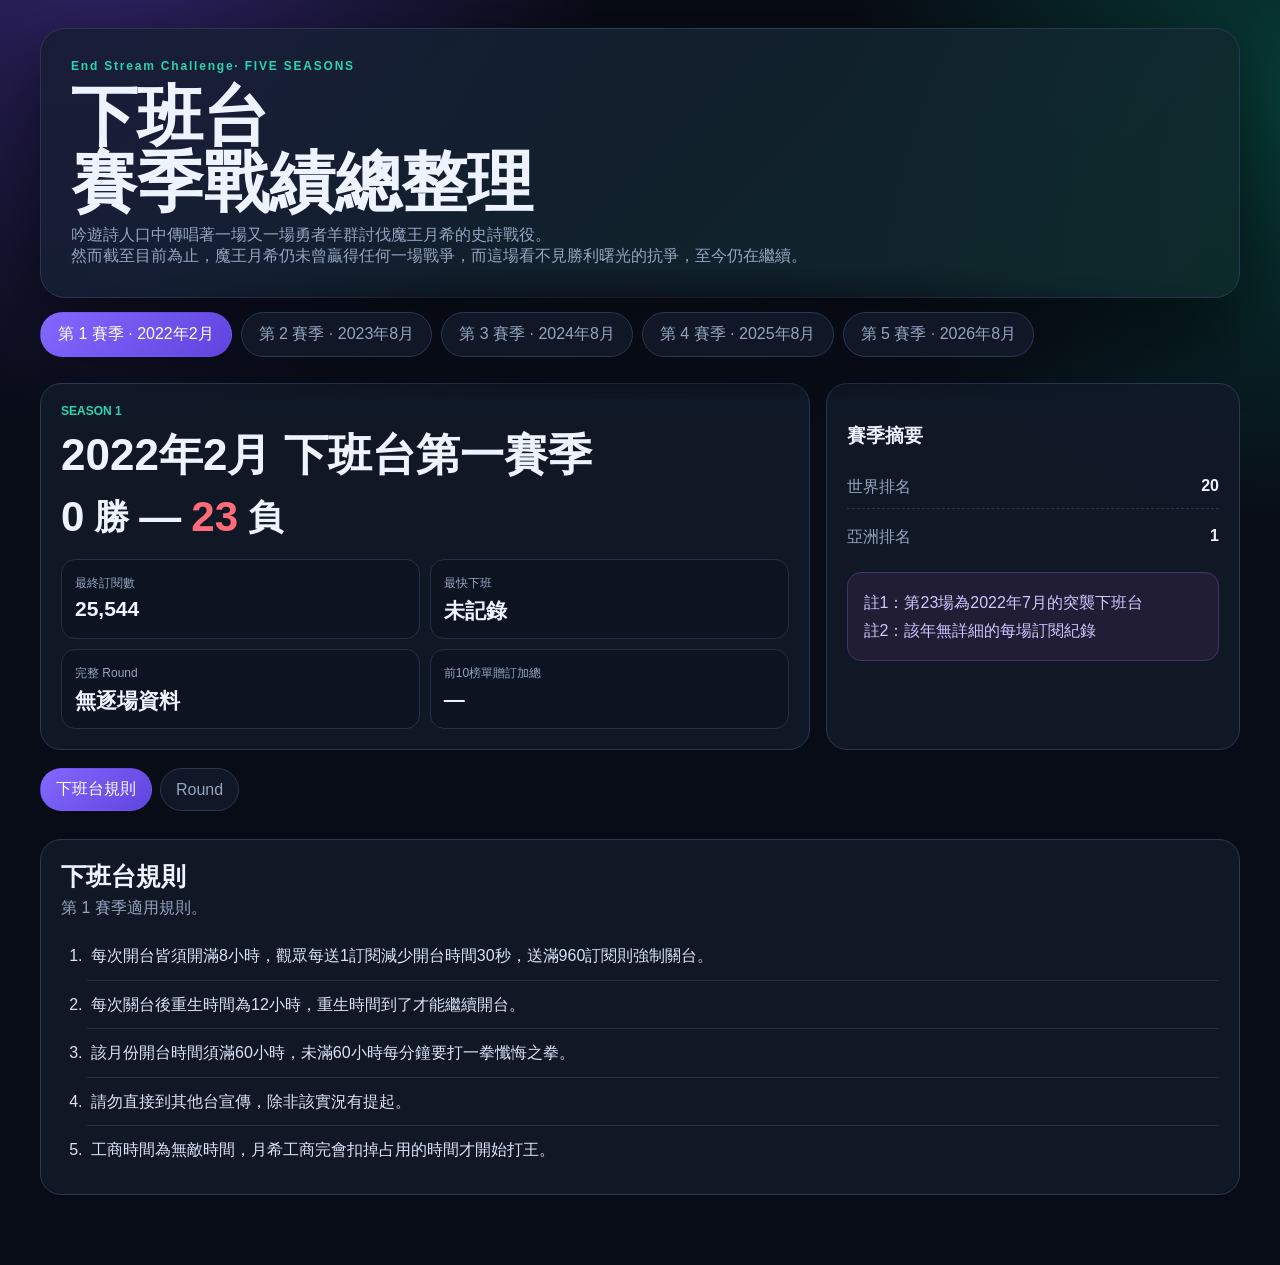
==== commit 73223934: "Add files via upload" ====
--- a/index.html
+++ b/index.html
@@ -1,165 +1,17 @@
-<!doctype html>
-<html lang="zh-Hant">
-<head>
-<meta charset="utf-8"><meta name="viewport" content="width=device-width,initial-scale=1">
-<title>下班台賽季戰績總整理</title>
-<style>
-:root{--bg:#080c16;--panel:#111928;--panel2:#0c1422;--line:#293851;--text:#edf4ff;--muted:#94a5c0;--purple:#8268ff;--green:#2bd4ad;--yellow:#ffd166;--red:#ff6b79}
-*{box-sizing:border-box}html{scroll-behavior:smooth;overflow-x:clip}body{margin:0;max-width:100%;overflow-x:clip;background:radial-gradient(circle at 8% -5%,#312469 0,transparent 28%),radial-gradient(circle at 100% 8%,#073d38 0,transparent 25%),var(--bg);color:var(--text);font-family:Inter,"Noto Sans TC","Microsoft JhengHei",sans-serif}
-button,input,select{font:inherit}.wrap{width:100%;max-width:1240px;margin:auto;padding:28px 20px 70px}.masthead{padding:30px;border:1px solid var(--line);border-radius:25px;background:linear-gradient(135deg,#171c35dd,#0e2b2bdd);box-shadow:0 25px 80px #0009}.eyebrow{font-size:12px;color:var(--green);font-weight:900;letter-spacing:.15em}.masthead h1{font-size:clamp(34px,6vw,66px);line-height:1;margin:10px 0}.masthead p{color:var(--muted);margin:0}.season-tabs{position:sticky;top:0;z-index:20;isolation:isolate;display:flex;flex-wrap:wrap;align-items:center;gap:9px;padding:14px 0;max-width:100%;overflow:visible;background:transparent}.season-tabs::before{content:"";position:absolute;z-index:-1;pointer-events:none;inset:-28px 0;background:radial-gradient(ellipse at center,rgba(8,12,22,.94) 0%,rgba(8,12,22,.76) 34%,rgba(8,12,22,.32) 57%,rgba(8,12,22,.07) 73%,rgba(8,12,22,0) 84%,rgba(8,12,22,0) 100%)}.season-tab{max-width:100%;white-space:nowrap;border:1px solid var(--line);border-radius:999px;padding:11px 17px;background:#101827;color:var(--muted);cursor:pointer}.season-tab.active{background:linear-gradient(135deg,var(--purple),#5f45dd);border-color:transparent;color:#fff}.season{display:none;min-width:0}.season.active{display:block}
-.hero{display:grid;grid-template-columns:1.3fr .7fr;gap:16px;margin-top:12px}.hero-card,.panel{background:#111928eF;border:1px solid var(--line);border-radius:21px;padding:20px}.season-kicker{color:var(--green);font-size:12px;font-weight:800}.hero-card h2{font-size:clamp(27px,4vw,44px);margin:8px 0}.record{display:flex;align-items:center;gap:10px;font-size:42px;font-weight:900}.record .loss{color:var(--red)}.stats{display:grid;grid-template-columns:repeat(2,1fr);gap:10px;margin-top:18px}.stat{background:var(--panel2);border:1px solid #223149;border-radius:14px;padding:13px}.stat span{color:var(--muted);font-size:12px}.stat b{display:block;margin-top:5px;font-size:21px}.season-nav{display:flex;flex-wrap:wrap;gap:8px;margin:18px 0}.season-nav button{border:1px solid var(--line);border-radius:999px;padding:10px 15px;color:var(--muted);background:#101827;cursor:pointer}.season-nav button:hover{color:#fff;border-color:var(--purple)}.season-nav button.active{color:#fff;border-color:transparent;background:linear-gradient(135deg,var(--purple),#5f45dd)}.season-subpage{display:none}.season-subpage.active{display:block}
-.section{scroll-margin-top:78px;margin-top:28px}.section-head{display:flex;justify-content:space-between;align-items:end;gap:14px;margin-bottom:13px}.section-head h3{font-size:25px;margin:0}.section-head p{color:var(--muted);margin:5px 0 0}.grid{display:grid;grid-template-columns:1.3fr .7fr;gap:15px}.top-list{display:grid;gap:8px}.rank-row{display:grid;grid-template-columns:48px minmax(0,1fr) 105px;gap:11px;align-items:center;padding:12px;border:1px solid #223149;background:#0c1422;border-radius:14px}.rank-row.first{border-color:#756128;background:linear-gradient(90deg,#3b3118,#101827)}.rank-no{text-align:center;font-size:18px;font-weight:900}.rank-name{font-weight:800;overflow:hidden;text-overflow:ellipsis}.meta{color:var(--muted);font-size:12px;margin-top:4px}.amount{text-align:right;color:var(--green);font-weight:900}.bar{height:5px;background:#25334b;border-radius:8px;margin-top:7px;overflow:hidden}.bar i{display:block;height:100%;background:linear-gradient(90deg,var(--purple),var(--green))}
-.mini-list{display:grid;gap:8px}.mini{display:flex;justify-content:space-between;gap:13px;padding:10px 0;border-bottom:1px dashed var(--line)}.mini:last-child{border:0}.mini span{color:var(--muted)}.controls{display:flex;gap:9px;flex-wrap:wrap;margin-bottom:13px}.control{min-width:190px;padding:10px 12px;border:1px solid var(--line);border-radius:11px;background:#0d1524;color:#fff}.table-wrap{overflow:auto;max-height:660px}.data-table{width:100%;border-collapse:collapse}.data-table th,.data-table td{padding:10px;border-bottom:1px solid #223149;text-align:left}.data-table th{position:sticky;top:0;background:#111928;color:var(--muted);font-size:12px;z-index:2}.num{text-align:right!important;font-variant-numeric:tabular-nums}
-.round-grid{display:grid;grid-template-columns:repeat(3,1fr);gap:12px;align-items:start}.round-card{background:#101827;border:1px solid var(--line);border-radius:16px;padding:14px;align-self:start}.round-card summary{cursor:pointer;list-style:none}.round-card summary::-webkit-details-marker{display:none}.round-title{display:flex;justify-content:space-between;gap:10px}.badge{background:#0a2c29;color:var(--green);border-radius:999px;padding:5px 8px;font-size:12px}.round-sub{color:var(--muted);font-size:12px;line-height:1.6;margin-top:7px}.round-table{width:100%;border-collapse:collapse;margin-top:10px;font-size:13px}.round-table td{padding:6px 3px;border-top:1px solid #223149}.round-table td:last-child{text-align:right;color:var(--green);font-weight:800}.note{padding:8px;margin-top:8px;border-radius:9px;background:#201d37;color:#cbbfff;font-size:12px}
-.cards{display:grid;grid-template-columns:repeat(2,1fr);gap:13px}.reward{display:grid;grid-template-columns:90px minmax(0,1fr) 65px;gap:10px;padding:10px 0;border-bottom:1px solid #223149}.reward:last-child{border:0}.status{color:var(--green);text-align:right}.status.no{color:var(--red)}.chips{display:flex;flex-wrap:wrap;gap:8px}.chip{padding:7px 10px;border:1px solid #304465;background:#17243a;border-radius:999px;font-size:13px}.rules-list{margin:0;padding-left:26px;line-height:1.85}.rules-list li{padding:9px 4px;color:#d9e4f7}.rules-list li+li{border-top:1px solid #223149}.rules-list.plain{padding-left:0;line-height:1.85}.rule-row{padding:9px 4px;color:#d9e4f7;font-weight:750}.rule-row+.rule-row{border-top:1px solid #223149}.rule-note{display:block;margin-top:5px;color:var(--muted);font-size:14px}.empty{text-align:center;padding:40px;color:var(--muted)}.notice{background:#211d35;border:1px solid #403569;color:#d1c8ff;padding:16px;border-radius:14px;line-height:1.7}.footer{text-align:center;color:#7384a2;font-size:12px;margin-top:45px}
-@media(max-width:850px){.hero,.grid,.cards{grid-template-columns:1fr}.round-grid{grid-template-columns:repeat(2,1fr)}}@media(max-width:560px){.wrap{padding:14px 12px 45px}.masthead{padding:20px}.season-tabs{position:sticky;top:0;gap:8px}.season-tab{flex:1 1 calc(50% - 4px);padding:10px 9px;font-size:14px;text-align:center}.round-grid{grid-template-columns:1fr}.record{font-size:34px}.control{width:100%;min-width:0}.rank-row{grid-template-columns:38px minmax(0,1fr) 80px}.table-wrap{max-width:100%}.hide-mobile{display:none}}@media(max-width:360px){.season-tab{flex-basis:100%}}
-
-.timeline-legend{display:flex;flex-wrap:wrap;gap:10px;margin:8px 0 0;color:var(--muted);font-size:13px}.timeline-legend i{display:inline-block;width:28px;height:10px;border-radius:999px;margin-right:6px;vertical-align:middle}.timeline-legend .stream{background:linear-gradient(90deg,#49d7aa,#75c391)}.timeline-panel{display:grid;gap:12px}.timeline-chart{border:1px solid var(--line);border-radius:16px;overflow:hidden;background:#0c1422}.timeline-head,.timeline-row{display:grid;grid-template-columns:76px minmax(720px,1fr)}.timeline-row{min-height:30px}.timeline-head{position:sticky;top:0;z-index:4;background:#121b2c;color:var(--muted);font-size:11px;font-weight:800}.timeline-date,.timeline-corner{border-right:1px solid #223149;display:flex;align-items:center}.timeline-corner{padding:8px 12px}.timeline-date{padding:0 12px;line-height:1}.timeline-hours{display:grid;grid-template-columns:repeat(24,1fr)}.timeline-hours span{padding:8px 0;text-align:center;border-right:1px solid rgba(255,255,255,.08)}.timeline-hours span:last-child{border-right:0}.timeline-date{font-weight:900;color:#dce8ff;background:rgba(17,25,40,.88)}.timeline-track{position:relative;height:30px;background:repeating-linear-gradient(90deg,transparent 0,transparent calc(100% / 24 - 1px),rgba(255,255,255,.12) calc(100% / 24 - 1px),rgba(255,255,255,.12) calc(100% / 24));overflow:visible}.timeline-row:nth-child(odd) .timeline-track{background-color:#0e1727}.timeline-row:nth-child(even) .timeline-track{background-color:rgba(255,255,255,.045)}.timeline-row+.timeline-row{border-top:1px solid #223149}.timeline-seg{position:absolute;top:5px;height:20px;border-radius:0;background:linear-gradient(90deg,#48d7ab,#78c18f);box-shadow:0 0 18px rgba(43,212,173,.18);min-width:3px;cursor:pointer}.timeline-seg.work-only{background:linear-gradient(90deg,#f6b45b,#ffd166);box-shadow:0 0 18px rgba(255,209,102,.2)}.timeline-legend .work-only{background:linear-gradient(90deg,#f6b45b,#ffd166)}.timeline-tooltip{position:fixed;z-index:1000;display:none;max-width:260px;padding:10px 12px;border:1px solid rgba(130,104,255,.55);border-radius:12px;background:#0b1220;color:#edf4ff;box-shadow:0 16px 45px rgba(0,0,0,.5);font-size:13px;line-height:1.55;pointer-events:none}.timeline-tooltip.show{display:block}.timeline-tip-work{display:block;margin-top:7px;padding-top:7px;border-top:1px solid rgba(43,212,173,.35);color:#2bd4ad;font-weight:900}.timeline-tip{margin-top:6px;color:var(--muted);font-size:13px;line-height:1.6}.timeline-detail{margin-top:14px}@media(max-width:850px){.timeline-chart{overflow-x:auto}.timeline-head,.timeline-row{grid-template-columns:70px minmax(620px,1fr)}}@media(max-width:560px){.timeline-chart{overflow-x:auto}.timeline-corner{padding:8px}.timeline-date{padding:0 8px;font-size:12px}.timeline-track{height:30px}.timeline-hours span{font-size:10px;padding:8px 0}}
-</style>
-</head>
-<body><main class="wrap">
-<header class="masthead"><div class="eyebrow">End Stream Challenge· FOUR SEASONS</div><h1>下班台<br>賽季戰績總整理</h1><p>  吟遊詩人口中傳唱著一場又一場勇者羊群討伐魔王月希的史詩戰役。<br>
-  然而截至目前為止，魔王月希仍未曾贏得任何一場戰爭，而這場看不見勝利曙光的抗爭，至今仍在繼續。</p></header>
-<nav class="season-tabs" id="seasonTabs"></nav><div id="seasonPages"></div>
-</main>
-<script>
-const DATA={"source":"下班台資料整理.xlsx","seasons":[{"id":"season-1","seasonIndex":1,"sheetName":"S1下班台戰績","title":"2022年2月 下班台第一賽季","wins":0,"losses":23,"fastest":"","finalSubs":25544,"worldRankText":"世界排名：20","notes":["註1：第23場為2022年7月的突襲下班台","註2：該年無詳細的每場訂閱紀錄"],"rewards":[],"specialRolls":[],"providedLeaderboard":[],"timeStats":[],"rounds":[],"records":[],"leaderboard":[],"listedGiftTotal":0},{"id":"season-2","seasonIndex":2,"sheetName":"S2下班台戰績","title":"2023年8月 下班台第二賽季","wins":0,"losses":50,"fastest":"0分37秒","finalSubs":70150,"worldRankText":"","notes":[],"rewards":[{"goal":"10000","reward":"2023自主60小","status":"達標"},{"goal":"20000","reward":"阿努道歉會","status":"達標"},{"goal":"30000","reward":"沙包DLC","status":"達標"},{"goal":"40000","reward":"北中南辦桌","status":"達標"},{"goal":"50000","reward":"北中南景點打拳","status":"達標"},{"goal":"60000","reward":"大峽谷打拳","status":"達標"},{"goal":"70000","reward":"森份證","status":"達標"}],"specialRolls":[{"round":1,"name":"阿秋羊","points":1},{"round":22,"name":"糖炒栗子羊","points":1},{"round":28,"name":"智胖","points":100},{"round":31,"name":"邪教道士辛辛子","points":1},{"round":32,"name":"嘉里","points":100},{"round":33,"name":"vs284619735","points":100},{"round":43,"name":"卡住羊","points":100},{"round":47,"name":"潛水貢丸","points":100},{"round":49,"name":"栗子羊說送妳訂換農民曆","points":1},{"round":49,"name":"白白白白白白白白白白白白","points":100}],"providedLeaderboard":[],"timeStats":[{"label":"總時數","value":"46:30:12"},{"label":"工商時數","value":"14:20:00"},{"label":"耍賴","value":"2:00:00"},{"label":"上班總時間","value":"17:32:21"},{"label":"月希水的時間","value":"12:37:51"}],"rounds":[{"number":1,"drop":"波熊思 3000購物金","topDps":"迷航","total":506,"winner":"逍遙隱士","notes":[],"records":[{"season":2,"round":1,"rank":1,"name":"迷航","amount":100,"roll":94,"winner":"逍遙隱士"},{"season":2,"round":1,"rank":2,"name":"不是抽獎羊","amount":60,"roll":25,"winner":""},{"season":2,"round":1,"rank":3,"name":"逍遙隱士","amount":50,"roll":97,"winner":""},{"season":2,"round":1,"rank":4,"name":"糖炒栗子羊","amount":50,"roll":16,"winner":""},{"season":2,"round":1,"rank":5,"name":"太子喵","amount":50,"roll":8,"winner":""},{"season":2,"round":1,"rank":6,"name":"嘉銘","amount":50,"roll":46,"winner":""},{"season":2,"round":1,"rank":7,"name":"阿秋羊","amount":50,"roll":1,"winner":""},{"season":2,"round":1,"rank":8,"name":"曾經獨活的玩具羊","amount":35,"roll":57,"winner":""},{"season":2,"round":1,"rank":9,"name":"cchihicc","amount":31,"roll":20,"winner":""},{"season":2,"round":1,"rank":10,"name":"多非番薯羊","amount":30,"roll":29,"winner":""}]},{"number":2,"drop":"1000 MYCARD","topDps":"卡住","total":492,"winner":"k00155","notes":[],"records":[{"season":2,"round":2,"rank":1,"name":"卡住","amount":100,"roll":74,"winner":"k00155"},{"season":2,"round":2,"rank":2,"name":"慾望的九羊羊","amount":60,"roll":39,"winner":""},{"season":2,"round":2,"rank":3,"name":"69羊","amount":52,"roll":22,"winner":""},{"season":2,"round":2,"rank":4,"name":"逍遙隱士","amount":50,"roll":46,"winner":""},{"season":2,"round":2,"rank":5,"name":"史蒂芬_達克","amount":50,"roll":48,"winner":""},{"season":2,"round":2,"rank":6,"name":"bossun___","amount":50,"roll":18,"winner":""},{"season":2,"round":2,"rank":7,"name":"嘉銘","amount":40,"roll":53,"winner":""},{"season":2,"round":2,"rank":8,"name":"咕咕鐘","amount":30,"roll":25,"winner":""},{"season":2,"round":2,"rank":9,"name":"廣州炒麵","amount":30,"roll":35,"winner":""},{"season":2,"round":2,"rank":10,"name":"k00155","amount":30,"roll":95,"winner":""}]},{"number":3,"drop":"月希超正簽名照","topDps":"普拉達羊","total":491,"winner":"糖炒栗子羊","notes":[],"records":[{"season":2,"round":3,"rank":1,"name":"普拉達羊","amount":100,"roll":3,"winner":"糖炒栗子羊"},{"season":2,"round":3,"rank":2,"name":"vs284619735","amount":50,"roll":53,"winner":""},{"season":2,"round":3,"rank":3,"name":"老薛708","amount":50,"roll":7,"winner":""},{"season":2,"round":3,"rank":4,"name":"平凡的阿賢","amount":50,"roll":32,"winner":""},{"season":2,"round":3,"rank":5,"name":"笨笨豆腐羊","amount":50,"roll":49,"winner":""},{"season":2,"round":3,"rank":6,"name":"阿秋羊","amount":50,"roll":67,"winner":""},{"season":2,"round":3,"rank":7,"name":"哇係阿賢","amount":40,"roll":74,"winner":""},{"season":2,"round":3,"rank":8,"name":"糖炒栗子羊","amount":35,"roll":79,"winner":""},{"season":2,"round":3,"rank":9,"name":"steven54018","amount":35,"roll":71,"winner":""},{"season":2,"round":3,"rank":10,"name":"沒欠你哎_木工羊","amount":31,"roll":4,"winner":""}]},{"number":4,"drop":"紫色抹布aka圖奇T恤","topDps":"糖炒栗子羊","total":620,"winner":"逍遙隱士","notes":[],"records":[{"season":2,"round":4,"rank":1,"name":"糖炒栗子羊","amount":100,"roll":84,"winner":"逍遙隱士"},{"season":2,"round":4,"rank":2,"name":"幽玥影","amount":75,"roll":43,"winner":""},{"season":2,"round":4,"rank":3,"name":"三色豆骯包","amount":65,"roll":22,"winner":""},{"season":2,"round":4,"rank":4,"name":"慾望的九羊羊","amount":60,"roll":33,"winner":""},{"season":2,"round":4,"rank":5,"name":"嘉里垲壡","amount":60,"roll":4,"winner":""},{"season":2,"round":4,"rank":6,"name":"vs284619735","amount":60,"roll":47,"winner":""},{"season":2,"round":4,"rank":7,"name":"羊老院_不二","amount":50,"roll":76,"winner":""},{"season":2,"round":4,"rank":8,"name":"逍遙隱士","amount":50,"roll":94,"winner":""},{"season":2,"round":4,"rank":9,"name":"普勞德斯瑪爾特","amount":50,"roll":40,"winner":""},{"season":2,"round":4,"rank":10,"name":"嘉銘","amount":50,"roll":7,"winner":""}]},{"number":5,"drop":"明里紬毛巾","topDps":"慾望的黃小羊","total":659,"winner":"保羅麵包坊","notes":[],"records":[{"season":2,"round":5,"rank":1,"name":"慾望的黃小羊","amount":150,"roll":35,"winner":"保羅麵包坊"},{"season":2,"round":5,"rank":2,"name":"鏟屎浩浩","amount":114,"roll":11,"winner":""},{"season":2,"round":5,"rank":3,"name":"史蒂芬_達克","amount":100,"roll":7,"winner":""},{"season":2,"round":5,"rank":4,"name":"山腳下的倒插羊","amount":100,"roll":94,"winner":""},{"season":2,"round":5,"rank":5,"name":"保羅麵包坊","amount":60,"roll":96,"winner":""},{"season":2,"round":5,"rank":6,"name":"逍遙隱士","amount":50,"roll":25,"winner":""},{"season":2,"round":5,"rank":7,"name":"哇係阿賢","amount":30,"roll":24,"winner":""},{"season":2,"round":5,"rank":8,"name":"豪游天下","amount":20,"roll":16,"winner":""},{"season":2,"round":5,"rank":9,"name":"天台吹風的老羊","amount":20,"roll":70,"winner":""},{"season":2,"round":5,"rank":10,"name":"橘牆老鼠會成員太陽雨","amount":15,"roll":23,"winner":""}]},{"number":6,"drop":"UNPAI T恤","topDps":"太子喵","total":740,"winner":"逍遙隱士","notes":[],"records":[{"season":2,"round":6,"rank":1,"name":"太子喵","amount":150,"roll":35,"winner":"逍遙隱士"},{"season":2,"round":6,"rank":2,"name":"慾望的九羊羊","amount":110,"roll":34,"winner":""},{"season":2,"round":6,"rank":3,"name":"普拉達羊","amount":100,"roll":56,"winner":""},{"season":2,"round":6,"rank":4,"name":"晶晶寶包","amount":100,"roll":50,"winner":""},{"season":2,"round":6,"rank":5,"name":"想睡覺的楓仔","amount":50,"roll":38,"winner":""},{"season":2,"round":6,"rank":6,"name":"娜娜寶包","amount":50,"roll":88,"winner":""},{"season":2,"round":6,"rank":7,"name":"逍遙隱士","amount":50,"roll":96,"winner":""},{"season":2,"round":6,"rank":8,"name":"橋本芝衣","amount":50,"roll":22,"winner":""},{"season":2,"round":6,"rank":9,"name":"多非番薯羊","amount":40,"roll":65,"winner":""},{"season":2,"round":6,"rank":10,"name":"糖炒栗子羊","amount":40,"roll":42,"winner":""}]},{"number":7,"drop":"河北彩花女優大亨","topDps":"幽玥影","total":702,"winner":"幽玥影","notes":[],"records":[{"season":2,"round":7,"rank":1,"name":"幽玥影","amount":250,"roll":97,"winner":"幽玥影"},{"season":2,"round":7,"rank":2,"name":"慾望的黃小羊","amount":100,"roll":19,"winner":""},{"season":2,"round":7,"rank":3,"name":"lokevin","amount":50,"roll":89,"winner":""},{"season":2,"round":7,"rank":4,"name":"路過的音樂世家","amount":50,"roll":46,"winner":""},{"season":2,"round":7,"rank":5,"name":"慾望的卡八羊","amount":50,"roll":4,"winner":""},{"season":2,"round":7,"rank":6,"name":"嘉銘","amount":50,"roll":52,"winner":""},{"season":2,"round":7,"rank":7,"name":"六翼天使","amount":50,"roll":90,"winner":""},{"season":2,"round":7,"rank":8,"name":"胃不好的年輕人","amount":40,"roll":61,"winner":""},{"season":2,"round":7,"rank":9,"name":"賣女孩的小羊","amount":32,"roll":49,"winner":""},{"season":2,"round":7,"rank":10,"name":"steven54018","amount":30,"roll":36,"winner":""}]},{"number":8,"drop":"賽馬娘小北模型","topDps":"幽玥影","total":574,"winner":"糖炒栗子羊","notes":[],"records":[{"season":2,"round":8,"rank":1,"name":"幽玥影","amount":75,"roll":36,"winner":"糖炒栗子羊"},{"season":2,"round":8,"rank":2,"name":"威堡羊","amount":60,"roll":77,"winner":""},{"season":2,"round":8,"rank":3,"name":"孤勇幫的逆天羊","amount":60,"roll":63,"winner":""},{"season":2,"round":8,"rank":4,"name":"赫利德","amount":60,"roll":52,"winner":""},{"season":2,"round":8,"rank":5,"name":"尾田","amount":60,"roll":81,"winner":""},{"season":2,"round":8,"rank":6,"name":"糖炒栗子羊","amount":55,"roll":96,"winner":""},{"season":2,"round":8,"rank":7,"name":"慾望的夜夜羊","amount":52,"roll":41,"winner":""},{"season":2,"round":8,"rank":8,"name":"賣女孩的小羊","amount":52,"roll":33,"winner":""},{"season":2,"round":8,"rank":9,"name":"紋紋__","amount":50,"roll":64,"winner":""},{"season":2,"round":8,"rank":10,"name":"逍遙隱士","amount":50,"roll":35,"winner":""}]},{"number":9,"drop":"薩爾達 NS PRO控制器","topDps":"筋魂羊","total":579,"winner":"哇係阿賢","notes":[],"records":[{"season":2,"round":9,"rank":1,"name":"筋魂羊","amount":88,"roll":36,"winner":"哇係阿賢"},{"season":2,"round":9,"rank":2,"name":"幽玥影","amount":75,"roll":27,"winner":""},{"season":2,"round":9,"rank":3,"name":"steven54018","amount":60,"roll":11,"winner":""},{"season":2,"round":9,"rank":4,"name":"賣女孩的小羊","amount":55,"roll":30,"winner":""},{"season":2,"round":9,"rank":5,"name":"哇係阿賢","amount":51,"roll":67,"winner":""},{"season":2,"round":9,"rank":6,"name":"逍遙隱士","amount":50,"roll":2,"winner":""},{"season":2,"round":9,"rank":7,"name":"史蒂芬_達克","amount":50,"roll":63,"winner":""},{"season":2,"round":9,"rank":8,"name":"三色豆骯包","amount":50,"roll":32,"winner":""},{"season":2,"round":9,"rank":9,"name":"乾淨","amount":50,"roll":58,"winner":""},{"season":2,"round":9,"rank":10,"name":"zqqsix","amount":50,"roll":2,"winner":""}]},{"number":10,"drop":"SWITCH 主機","topDps":"野怪","total":620,"winner":"禿毛系女孩 禿毛晶晶","notes":[],"records":[{"season":2,"round":10,"rank":1,"name":"野怪","amount":110,"roll":86,"winner":"禿毛系女孩 禿毛晶晶"},{"season":2,"round":10,"rank":2,"name":"普勞德斯瑪爾特","amount":105,"roll":73,"winner":""},{"season":2,"round":10,"rank":3,"name":"禿毛系女孩禿毛晶晶","amount":100,"roll":95,"winner":""},{"season":2,"round":10,"rank":4,"name":"多非番薯羊","amount":50,"roll":40,"winner":""},{"season":2,"round":10,"rank":5,"name":"逍遙隱士","amount":50,"roll":58,"winner":""},{"season":2,"round":10,"rank":6,"name":"糖炒栗子羊","amount":50,"roll":72,"winner":""},{"season":2,"round":10,"rank":7,"name":"實況九宮格專屬代言人六媽","amount":50,"roll":62,"winner":""},{"season":2,"round":10,"rank":8,"name":"獸人菜兵","amount":50,"roll":24,"winner":""},{"season":2,"round":10,"rank":9,"name":"哇係阿賢","amount":30,"roll":72,"winner":""},{"season":2,"round":10,"rank":10,"name":"老龐","amount":25,"roll":42,"winner":""}]},{"number":11,"drop":"沙包","topDps":"糖炒栗子羊","total":636,"winner":"逍遙隱士","notes":[],"records":[{"season":2,"round":11,"rank":1,"name":"糖炒栗子羊","amount":100,"roll":19,"winner":"逍遙隱士"},{"season":2,"round":11,"rank":2,"name":"老薛708","amount":100,"roll":25,"winner":""},{"season":2,"round":11,"rank":3,"name":"胃不好的年輕人","amount":60,"roll":36,"winner":""},{"season":2,"round":11,"rank":4,"name":"窩也不知道","amount":60,"roll":19,"winner":""},{"season":2,"round":11,"rank":5,"name":"路過的音樂世家","amount":60,"roll":76,"winner":""},{"season":2,"round":11,"rank":6,"name":"觸手公爵八隻羊","amount":55,"roll":15,"winner":""},{"season":2,"round":11,"rank":7,"name":"一人一訂閱好好休息","amount":51,"roll":40,"winner":""},{"season":2,"round":11,"rank":8,"name":"沒欠你哎_木工羊","amount":50,"roll":38,"winner":""},{"season":2,"round":11,"rank":9,"name":"逍遙隱士","amount":50,"roll":89,"winner":""},{"season":2,"round":11,"rank":10,"name":"vs284619735","amount":50,"roll":52,"winner":""}]},{"number":12,"drop":"史上最大獎黏黏手","topDps":"Loger128","total":510,"winner":"成天想自由","notes":[],"records":[{"season":2,"round":12,"rank":1,"name":"Loger128","amount":100,"roll":70,"winner":"成天想自由"},{"season":2,"round":12,"rank":2,"name":"翻肚鮪魚","amount":100,"roll":65,"winner":""},{"season":2,"round":12,"rank":3,"name":"雪夜貓家的英葉貓寶阿龍羊","amount":50,"roll":3,"winner":""},{"season":2,"round":12,"rank":4,"name":"雷查德","amount":50,"roll":87,"winner":""},{"season":2,"round":12,"rank":5,"name":"成天想自由","amount":50,"roll":96,"winner":""},{"season":2,"round":12,"rank":6,"name":"糖炒栗子羊","amount":40,"roll":68,"winner":""},{"season":2,"round":12,"rank":7,"name":"雪夜貓家的暈船貓寶氣運羊","amount":35,"roll":71,"winner":""},{"season":2,"round":12,"rank":8,"name":"每天都要返工嘅苦命人","amount":30,"roll":6,"winner":""},{"season":2,"round":12,"rank":9,"name":"居居夫","amount":30,"roll":65,"winner":""},{"season":2,"round":12,"rank":10,"name":"依絲特","amount":25,"roll":58,"winner":""}]},{"number":13,"drop":"月希超正簽名照","topDps":"四喵の爹","total":460,"winner":"多非蕃薯羊","notes":[],"records":[{"season":2,"round":13,"rank":1,"name":"四喵の爹","amount":100,"roll":51,"winner":"多非蕃薯羊"},{"season":2,"round":13,"rank":2,"name":"卡住","amount":100,"roll":83,"winner":""},{"season":2,"round":13,"rank":3,"name":"嘉銘","amount":50,"roll":33,"winner":""},{"season":2,"round":13,"rank":4,"name":"宜蘭洪金寶","amount":50,"roll":61,"winner":""},{"season":2,"round":13,"rank":5,"name":"逍遙隱士","amount":30,"roll":10,"winner":""},{"season":2,"round":13,"rank":6,"name":"雪夜貓家的英葉貓寶阿龍羊","amount":30,"roll":60,"winner":""},{"season":2,"round":13,"rank":7,"name":"多非蕃薯羊","amount":30,"roll":94,"winner":""},{"season":2,"round":13,"rank":8,"name":"幽玥影","amount":25,"roll":82,"winner":""},{"season":2,"round":13,"rank":9,"name":"打王加加","amount":25,"roll":19,"winner":""},{"season":2,"round":13,"rank":10,"name":"糖炒栗子羊","amount":20,"roll":41,"winner":""}]},{"number":14,"drop":"NS 控制器(月希任選SKIN)","topDps":"四喵の爹","total":780,"winner":"四喵の爹","notes":[],"records":[{"season":2,"round":14,"rank":1,"name":"四喵の爹","amount":200,"roll":91,"winner":"四喵の爹"},{"season":2,"round":14,"rank":2,"name":"慾望的九羊羊","amount":100,"roll":54,"winner":""},{"season":2,"round":14,"rank":3,"name":"太子喵","amount":100,"roll":8,"winner":""},{"season":2,"round":14,"rank":4,"name":"不是抽獎羊","amount":70,"roll":44,"winner":""},{"season":2,"round":14,"rank":5,"name":"六八","amount":60,"roll":28,"winner":""},{"season":2,"round":14,"rank":6,"name":"逍遙隱士","amount":50,"roll":22,"winner":""},{"season":2,"round":14,"rank":7,"name":"糖炒栗子羊","amount":50,"roll":42,"winner":""},{"season":2,"round":14,"rank":8,"name":"藍銘松","amount":50,"roll":74,"winner":""},{"season":2,"round":14,"rank":9,"name":"廣州炒麵","amount":50,"roll":16,"winner":""},{"season":2,"round":14,"rank":10,"name":"69羊","amount":50,"roll":72,"winner":""}]},{"number":15,"drop":"任天堂大禮包","topDps":"中二果實能力者","total":529,"winner":"哇係阿賢","notes":[],"records":[{"season":2,"round":15,"rank":1,"name":"中二果實能力者","amount":100,"roll":54,"winner":"哇係阿賢"},{"season":2,"round":15,"rank":2,"name":"三色豆骯包","amount":100,"roll":20,"winner":""},{"season":2,"round":15,"rank":3,"name":"逍遙隱士","amount":50,"roll":82,"winner":""},{"season":2,"round":15,"rank":4,"name":"雪夜貓家的英葉貓寶阿龍羊","amount":50,"roll":13,"winner":""},{"season":2,"round":15,"rank":5,"name":"幽玥影","amount":50,"roll":17,"winner":""},{"season":2,"round":15,"rank":6,"name":"糖炒栗子羊","amount":40,"roll":53,"winner":""},{"season":2,"round":15,"rank":7,"name":"テツヒロ","amount":38,"roll":85,"winner":""},{"season":2,"round":15,"rank":8,"name":"哇係阿賢","amount":35,"roll":86,"winner":""},{"season":2,"round":15,"rank":9,"name":"批欸斯伍羊_撲通","amount":35,"roll":79,"winner":""},{"season":2,"round":15,"rank":10,"name":"暗夜白皇乂珀","amount":31,"roll":65,"winner":""}]},{"number":16,"drop":"紫色抹布aka圖奇T恤","topDps":"鏟屎浩浩","total":702,"winner":"多非番薯羊","notes":[],"records":[{"season":2,"round":16,"rank":1,"name":"鏟屎浩浩","amount":125,"roll":40,"winner":"多非番薯羊"},{"season":2,"round":16,"rank":2,"name":"觸手公爵八隻羊","amount":101,"roll":15,"winner":""},{"season":2,"round":16,"rank":3,"name":"八呎","amount":100,"roll":2,"winner":""},{"season":2,"round":16,"rank":4,"name":"テツヒロ","amount":60,"roll":5,"winner":""},{"season":2,"round":16,"rank":5,"name":"沒欠你哎_木工羊","amount":60,"roll":66,"winner":""},{"season":2,"round":16,"rank":6,"name":"橘牆老鼠會太陽宇","amount":55,"roll":39,"winner":""},{"season":2,"round":16,"rank":7,"name":"雪夜貓家的英葉貓寶阿龍羊","amount":51,"roll":36,"winner":""},{"season":2,"round":16,"rank":8,"name":"多非番薯羊","amount":50,"roll":75,"winner":""},{"season":2,"round":16,"rank":9,"name":"逍遙隱士","amount":50,"roll":34,"winner":""},{"season":2,"round":16,"rank":10,"name":"嘉銘","amount":50,"roll":20,"winner":""}]},{"number":17,"drop":"魔靈召喚禮盒大禮包","topDps":"慾望的尋愛羊","total":655,"winner":"慾望的尋愛羊","notes":[],"records":[{"season":2,"round":17,"rank":1,"name":"慾望的尋愛羊","amount":100,"roll":81,"winner":"慾望的尋愛羊"},{"season":2,"round":17,"rank":2,"name":"卡住","amount":100,"roll":31,"winner":""},{"season":2,"round":17,"rank":3,"name":"欸89羊","amount":100,"roll":60,"winner":""},{"season":2,"round":17,"rank":4,"name":"糖炒栗子羊","amount":70,"roll":2,"winner":""},{"season":2,"round":17,"rank":5,"name":"慾望的九羊羊","amount":60,"roll":16,"winner":""},{"season":2,"round":17,"rank":6,"name":"逍遙隱士","amount":50,"roll":51,"winner":""},{"season":2,"round":17,"rank":7,"name":"maski0516","amount":50,"roll":61,"winner":""},{"season":2,"round":17,"rank":8,"name":"胃不好的年輕人","amount":50,"roll":2,"winner":""},{"season":2,"round":17,"rank":9,"name":"待罪羔羊","amount":40,"roll":57,"winner":""},{"season":2,"round":17,"rank":10,"name":"vs284619735","amount":35,"roll":37,"winner":""}]},{"number":18,"drop":"寶可夢正版布偶","topDps":"林勝希該下班了","total":581,"winner":"三色豆骯包","notes":[],"records":[{"season":2,"round":18,"rank":1,"name":"林勝希該下班了","amount":101,"roll":68,"winner":"三色豆骯包"},{"season":2,"round":18,"rank":2,"name":"我是路西法請叫我西法","amount":90,"roll":50,"winner":""},{"season":2,"round":18,"rank":3,"name":"逍遙隱士","amount":50,"roll":54,"winner":""},{"season":2,"round":18,"rank":4,"name":"我是一朵小棉花","amount":50,"roll":13,"winner":""},{"season":2,"round":18,"rank":5,"name":"波普馬愛聽歌","amount":50,"roll":54,"winner":""},{"season":2,"round":18,"rank":6,"name":"立志成為貼圖大富翁的六媽","amount":50,"roll":11,"winner":""},{"season":2,"round":18,"rank":7,"name":"糖炒栗子羊","amount":50,"roll":34,"winner":""},{"season":2,"round":18,"rank":8,"name":"白白白白白白白白白白白白","amount":50,"roll":6,"winner":""},{"season":2,"round":18,"rank":9,"name":"Azirvictor222","amount":50,"roll":22,"winner":""},{"season":2,"round":18,"rank":10,"name":"三色豆骯包","amount":40,"roll":73,"winner":""}]},{"number":19,"drop":"月希巴奇掛軸","topDps":"卡住","total":571,"winner":"糖炒栗子羊","notes":[],"records":[{"season":2,"round":19,"rank":1,"name":"卡住","amount":100,"roll":12,"winner":"糖炒栗子羊"},{"season":2,"round":19,"rank":2,"name":"糖炒栗子羊","amount":60,"roll":55,"winner":""},{"season":2,"round":19,"rank":3,"name":"張若即","amount":60,"roll":31,"winner":""},{"season":2,"round":19,"rank":4,"name":"蕉綠_二哈ハスキー","amount":51,"roll":29,"winner":""},{"season":2,"round":19,"rank":5,"name":"tom1000805","amount":50,"roll":14,"winner":""},{"season":2,"round":19,"rank":6,"name":"林勝希該下班了","amount":50,"roll":45,"winner":""},{"season":2,"round":19,"rank":7,"name":"廠商付款用贈訂幫下班","amount":50,"roll":22,"winner":""},{"season":2,"round":19,"rank":8,"name":"野怪","amount":50,"roll":8,"winner":""},{"season":2,"round":19,"rank":9,"name":"逍遙隱士","amount":50,"roll":33,"winner":""},{"season":2,"round":19,"rank":10,"name":"lee28119","amount":50,"roll":13,"winner":""}]},{"number":20,"drop":"SWITCH","topDps":"仔魚うお","total":649,"winner":"白白白白白白 白白白白白白","notes":[],"records":[{"season":2,"round":20,"rank":1,"name":"仔魚うお","amount":100,"roll":70,"winner":"白白白白白白 白白白白白白"},{"season":2,"round":20,"rank":2,"name":"四喵の爹","amount":100,"roll":46,"winner":""},{"season":2,"round":20,"rank":3,"name":"老薛708","amount":70,"roll":68,"winner":""},{"season":2,"round":20,"rank":4,"name":"白白白白白白白白白白白白","amount":69,"roll":90,"winner":""},{"season":2,"round":20,"rank":5,"name":"廣州炒麵","amount":60,"roll":32,"winner":""},{"season":2,"round":20,"rank":6,"name":"野怪","amount":50,"roll":79,"winner":""},{"season":2,"round":20,"rank":7,"name":"赫利德","amount":50,"roll":54,"winner":""},{"season":2,"round":20,"rank":8,"name":"逍遙隱士","amount":50,"roll":3,"winner":""},{"season":2,"round":20,"rank":9,"name":"我是一朵小棉花","amount":50,"roll":8,"winner":""},{"season":2,"round":20,"rank":10,"name":"外神歪西","amount":50,"roll":35,"winner":""}]},{"number":21,"drop":"巴奇掛軸","topDps":"六八","total":540,"winner":"糖炒栗子羊","notes":[],"records":[{"season":2,"round":21,"rank":1,"name":"六八","amount":125,"roll":57,"winner":"糖炒栗子羊"},{"season":2,"round":21,"rank":2,"name":"居居夫","amount":85,"roll":36,"winner":""},{"season":2,"round":21,"rank":3,"name":"咕咕鐘","amount":50,"roll":15,"winner":""},{"season":2,"round":21,"rank":4,"name":"慾望的割草羊","amount":50,"roll":50,"winner":""},{"season":2,"round":21,"rank":5,"name":"逍遙隱士","amount":50,"roll":45,"winner":""},{"season":2,"round":21,"rank":6,"name":"潛水貢丸","amount":40,"roll":6,"winner":""},{"season":2,"round":21,"rank":7,"name":"慾望的差衣羊","amount":40,"roll":8,"winner":""},{"season":2,"round":21,"rank":8,"name":"呆呆爪","amount":35,"roll":38,"winner":""},{"season":2,"round":21,"rank":9,"name":"張若即","amount":35,"roll":78,"winner":""},{"season":2,"round":21,"rank":10,"name":"糖炒栗子羊","amount":30,"roll":97,"winner":""}]},{"number":22,"drop":"魔物獵人模型","topDps":"loger128","total":625,"winner":"廣州炒麵","notes":[],"records":[{"season":2,"round":22,"rank":1,"name":"loger128","amount":200,"roll":39,"winner":"廣州炒麵"},{"season":2,"round":22,"rank":2,"name":"那魯灣大姊姊","amount":55,"roll":85,"winner":""},{"season":2,"round":22,"rank":3,"name":"逍遙隱士","amount":50,"roll":86,"winner":""},{"season":2,"round":22,"rank":4,"name":"不是抽獎羊","amount":50,"roll":4,"winner":""},{"season":2,"round":22,"rank":5,"name":"林勝希該下班了","amount":50,"roll":56,"winner":""},{"season":2,"round":22,"rank":6,"name":"午夜微醺","amount":50,"roll":84,"winner":""},{"season":2,"round":22,"rank":7,"name":"小九九的張家小鵝","amount":50,"roll":27,"winner":""},{"season":2,"round":22,"rank":8,"name":"宜蘭洪金寶","amount":50,"roll":6,"winner":""},{"season":2,"round":22,"rank":9,"name":"廣州炒麵","amount":40,"roll":88,"winner":""},{"season":2,"round":22,"rank":10,"name":"糖炒栗子羊","amount":30,"roll":1,"winner":""}]},{"number":23,"drop":"史詩裝備黏黏手","topDps":"紀秊","total":689,"winner":"紀秊","notes":[],"records":[{"season":2,"round":23,"rank":1,"name":"紀秊","amount":110,"roll":94,"winner":"紀秊"},{"season":2,"round":23,"rank":2,"name":"卡住","amount":101,"roll":74,"winner":""},{"season":2,"round":23,"rank":3,"name":"白白白白白白白白白白白白","amount":69,"roll":7,"winner":""},{"season":2,"round":23,"rank":4,"name":"陌尋","amount":64,"roll":5,"winner":""},{"season":2,"round":23,"rank":5,"name":"魔羯鼠羊羊","amount":60,"roll":39,"winner":""},{"season":2,"round":23,"rank":6,"name":"林勝希該下班了","amount":60,"roll":13,"winner":""},{"season":2,"round":23,"rank":7,"name":"糖炒栗子羊","amount":60,"roll":16,"winner":""},{"season":2,"round":23,"rank":8,"name":"慾望的非洲羊","amount":56,"roll":3,"winner":""},{"season":2,"round":23,"rank":9,"name":"海草海草","amount":55,"roll":9,"winner":""},{"season":2,"round":23,"rank":10,"name":"我是一朵小棉花","amount":54,"roll":81,"winner":""}]},{"number":24,"drop":"魔物獵人模型","topDps":"中二果實能力者","total":720,"winner":"天台上的阿肥","notes":[],"records":[{"season":2,"round":24,"rank":1,"name":"中二果實能力者","amount":200,"roll":7,"winner":"天台上的阿肥"},{"season":2,"round":24,"rank":2,"name":"太子喵","amount":101,"roll":58,"winner":""},{"season":2,"round":24,"rank":3,"name":"白白白白白白白白白白白白","amount":69,"roll":38,"winner":""},{"season":2,"round":24,"rank":4,"name":"糖炒栗子羊","amount":60,"roll":76,"winner":""},{"season":2,"round":24,"rank":5,"name":"哇係阿賢","amount":50,"roll":6,"winner":""},{"season":2,"round":24,"rank":6,"name":"逍遙隱士","amount":50,"roll":54,"winner":""},{"season":2,"round":24,"rank":7,"name":"安静的小铃铛","amount":50,"roll":81,"winner":""},{"season":2,"round":24,"rank":8,"name":"參貳壹","amount":50,"roll":51,"winner":""},{"season":2,"round":24,"rank":9,"name":"訂閱拿去請下班","amount":50,"roll":56,"winner":""},{"season":2,"round":24,"rank":10,"name":"天台上的阿肥","amount":40,"roll":90,"winner":""}]},{"number":25,"drop":"寶可夢娃娃","topDps":"卡住","total":825,"winner":"慾望的九羊羊","notes":[],"records":[{"season":2,"round":25,"rank":1,"name":"卡住","amount":200,"roll":45,"winner":"慾望的九羊羊"},{"season":2,"round":25,"rank":2,"name":"羊老院_不二","amount":200,"roll":64,"winner":""},{"season":2,"round":25,"rank":3,"name":"糖炒栗子羊","amount":100,"roll":66,"winner":""},{"season":2,"round":25,"rank":4,"name":"慾望的九羊羊","amount":55,"roll":67,"winner":""},{"season":2,"round":25,"rank":5,"name":"哇係阿賢","amount":50,"roll":47,"winner":""},{"season":2,"round":25,"rank":6,"name":"訂閱拿去請下班","amount":50,"roll":63,"winner":""},{"season":2,"round":25,"rank":7,"name":"sushijie2","amount":50,"roll":34,"winner":""},{"season":2,"round":25,"rank":8,"name":"奏響星辰","amount":50,"roll":35,"winner":""},{"season":2,"round":25,"rank":9,"name":"黑暗豐穰女神的黑山羊","amount":35,"roll":36,"winner":""},{"season":2,"round":25,"rank":10,"name":"休閒的貓","amount":35,"roll":37,"winner":""}]},{"number":26,"drop":"啥都沒有","topDps":"看農民曆吃辦桌的小王八孩","total":526,"winner":"","notes":[],"records":[{"season":2,"round":26,"rank":1,"name":"看農民曆吃辦桌的小王八孩","amount":87,"roll":null,"winner":""},{"season":2,"round":26,"rank":2,"name":"紀秊","amount":70,"roll":null,"winner":""},{"season":2,"round":26,"rank":3,"name":"參貳壹","amount":69,"roll":null,"winner":""},{"season":2,"round":26,"rank":4,"name":"尾田","amount":50,"roll":null,"winner":""},{"season":2,"round":26,"rank":5,"name":"逍遙隱士","amount":50,"roll":null,"winner":""},{"season":2,"round":26,"rank":6,"name":"aa443211","amount":50,"roll":null,"winner":""},{"season":2,"round":26,"rank":7,"name":"台鐵自強號","amount":50,"roll":null,"winner":""},{"season":2,"round":26,"rank":8,"name":"訂閱拿去請下班","amount":40,"roll":null,"winner":""},{"season":2,"round":26,"rank":9,"name":"糖炒栗子羊","amount":30,"roll":null,"winner":""},{"season":2,"round":26,"rank":10,"name":"林勝希該下班了","amount":30,"roll":null,"winner":""}]},{"number":27,"drop":"魔物獵人NS收納包","topDps":"林勝希該下班了","total":555,"winner":"逸庭","notes":[],"records":[{"season":2,"round":27,"rank":1,"name":"林勝希該下班了","amount":100,"roll":10,"winner":"逸庭"},{"season":2,"round":27,"rank":2,"name":"紀秊","amount":60,"roll":18,"winner":""},{"season":2,"round":27,"rank":3,"name":"逸庭","amount":50,"roll":96,"winner":""},{"season":2,"round":27,"rank":4,"name":"多非番薯羊","amount":50,"roll":79,"winner":""},{"season":2,"round":27,"rank":5,"name":"哇係阿賢","amount":50,"roll":17,"winner":""},{"season":2,"round":27,"rank":6,"name":"殊異","amount":50,"roll":56,"winner":""},{"season":2,"round":27,"rank":7,"name":"逍遙隱士","amount":50,"roll":59,"winner":""},{"season":2,"round":27,"rank":8,"name":"糖炒栗子羊","amount":50,"roll":25,"winner":""},{"season":2,"round":27,"rank":9,"name":"幽玥影","amount":50,"roll":47,"winner":""},{"season":2,"round":27,"rank":10,"name":"圓圓__","amount":45,"roll":64,"winner":""}]},{"number":28,"drop":"MY CARD 3000點","topDps":"exfree34","total":710,"winner":"智胖","notes":[],"records":[{"season":2,"round":28,"rank":1,"name":"exfree34","amount":200,"roll":83,"winner":"智胖"},{"season":2,"round":28,"rank":2,"name":"denis13579","amount":100,"roll":20,"winner":""},{"season":2,"round":28,"rank":3,"name":"mmouse4","amount":60,"roll":32,"winner":""},{"season":2,"round":28,"rank":4,"name":"魔羯鼠羊羊","amount":50,"roll":47,"winner":""},{"season":2,"round":28,"rank":5,"name":"87DB","amount":50,"roll":14,"winner":""},{"season":2,"round":28,"rank":6,"name":"嘉銘","amount":50,"roll":89,"winner":""},{"season":2,"round":28,"rank":7,"name":"老薛708","amount":50,"roll":44,"winner":""},{"season":2,"round":28,"rank":8,"name":"哇係阿賢","amount":50,"roll":62,"winner":""},{"season":2,"round":28,"rank":9,"name":"智胖","amount":50,"roll":100,"winner":""},{"season":2,"round":28,"rank":10,"name":"幽玥影","amount":50,"roll":64,"winner":""}]},{"number":29,"drop":"一坨答辯(月希隨便給)","topDps":"冰情","total":534,"winner":"逍遙隱士","notes":[],"records":[{"season":2,"round":29,"rank":1,"name":"冰情","amount":150,"roll":48,"winner":"逍遙隱士"},{"season":2,"round":29,"rank":2,"name":"鏟屎浩浩","amount":60,"roll":31,"winner":""},{"season":2,"round":29,"rank":3,"name":"逍遙隱士","amount":50,"roll":92,"winner":""},{"season":2,"round":29,"rank":4,"name":"87DB","amount":50,"roll":55,"winner":""},{"season":2,"round":29,"rank":5,"name":"邪教道士辛辛子","amount":50,"roll":73,"winner":""},{"season":2,"round":29,"rank":6,"name":"蕉綠_二哈ハスキー","amount":40,"roll":31,"winner":""},{"season":2,"round":29,"rank":7,"name":"糖炒栗子羊","amount":35,"roll":17,"winner":""},{"season":2,"round":29,"rank":8,"name":"看農民曆吃辦桌的小王八孩","amount":35,"roll":74,"winner":""},{"season":2,"round":29,"rank":9,"name":"我是路西法請叫我西法","amount":34,"roll":90,"winner":""},{"season":2,"round":29,"rank":10,"name":"沒洗澡好癢","amount":30,"roll":25,"winner":""}]},{"number":30,"drop":"死亡之翼公仔","topDps":"輪班工程師","total":805,"winner":"六八","notes":[],"records":[{"season":2,"round":30,"rank":1,"name":"輪班工程師","amount":120,"roll":33,"winner":"六八"},{"season":2,"round":30,"rank":2,"name":"lokevin","amount":100,"roll":68,"winner":""},{"season":2,"round":30,"rank":3,"name":"糖炒栗子羊","amount":100,"roll":14,"winner":""},{"season":2,"round":30,"rank":4,"name":"逍遙隱士","amount":100,"roll":80,"winner":""},{"season":2,"round":30,"rank":5,"name":"垃圾收集番薯羊","amount":75,"roll":77,"winner":""},{"season":2,"round":30,"rank":6,"name":"慾望的九羊羊","amount":65,"roll":43,"winner":""},{"season":2,"round":30,"rank":7,"name":"六八","amount":65,"roll":99,"winner":""},{"season":2,"round":30,"rank":8,"name":"嘉銘","amount":60,"roll":71,"winner":""},{"season":2,"round":30,"rank":9,"name":"野怪","amount":60,"roll":47,"winner":""},{"season":2,"round":30,"rank":10,"name":"SPLooooo","amount":60,"roll":94,"winner":""}]},{"number":31,"drop":"暴雪大禮包","topDps":"邪教道士辛辛子","total":675,"winner":"逍遙隱士","notes":[],"records":[{"season":2,"round":31,"rank":1,"name":"邪教道士辛辛子","amount":120,"roll":1,"winner":"逍遙隱士"},{"season":2,"round":31,"rank":2,"name":"披薩董","amount":100,"roll":8,"winner":""},{"season":2,"round":31,"rank":3,"name":"zqqsix","amount":75,"roll":78,"winner":""},{"season":2,"round":31,"rank":4,"name":"冰情","amount":60,"roll":44,"winner":""},{"season":2,"round":31,"rank":5,"name":"六八","amount":60,"roll":58,"winner":""},{"season":2,"round":31,"rank":6,"name":"糖炒栗子羊","amount":60,"roll":75,"winner":""},{"season":2,"round":31,"rank":7,"name":"魔羯鼠羊羊","amount":60,"roll":22,"winner":""},{"season":2,"round":31,"rank":8,"name":"哇係阿賢","amount":50,"roll":9,"winner":""},{"season":2,"round":31,"rank":9,"name":"逍遙隱士","amount":50,"roll":88,"winner":""},{"season":2,"round":31,"rank":10,"name":"野怪","amount":40,"roll":86,"winner":""}]},{"number":32,"drop":"靈魂行者抱枕","topDps":"戰士羊","total":610,"winner":"嘉里","notes":[],"records":[{"season":2,"round":32,"rank":1,"name":"戰士羊","amount":100,"roll":48,"winner":"嘉里"},{"season":2,"round":32,"rank":2,"name":"自由象限","amount":91,"roll":8,"winner":""},{"season":2,"round":32,"rank":3,"name":"白白白白白白白白白白白白","amount":69,"roll":22,"winner":""},{"season":2,"round":32,"rank":4,"name":"野怪","amount":50,"roll":86,"winner":""},{"season":2,"round":32,"rank":5,"name":"逍遙隱士","amount":50,"roll":50,"winner":""},{"season":2,"round":32,"rank":6,"name":"糖炒栗子羊","amount":50,"roll":20,"winner":""},{"season":2,"round":32,"rank":7,"name":"嘉里","amount":50,"roll":100,"winner":""},{"season":2,"round":32,"rank":8,"name":"參貳壹","amount":50,"roll":5,"winner":""},{"season":2,"round":32,"rank":9,"name":"保羅麵包坊","amount":50,"roll":62,"winner":""},{"season":2,"round":32,"rank":10,"name":"垃圾收集番薯羊","amount":50,"roll":82,"winner":""}]},{"number":33,"drop":"NS 控制器","topDps":"卡住羊","total":602,"winner":"vs284619735","notes":[],"records":[{"season":2,"round":33,"rank":1,"name":"卡住羊","amount":100,"roll":78,"winner":"vs284619735"},{"season":2,"round":33,"rank":2,"name":"慾望的九羊羊","amount":60,"roll":9,"winner":""},{"season":2,"round":33,"rank":3,"name":"f258741","amount":60,"roll":23,"winner":""},{"season":2,"round":33,"rank":4,"name":"糖炒栗子羊","amount":60,"roll":56,"winner":""},{"season":2,"round":33,"rank":5,"name":"魔羯鼠羊羊","amount":60,"roll":36,"winner":""},{"season":2,"round":33,"rank":6,"name":"sam50405","amount":55,"roll":70,"winner":""},{"season":2,"round":33,"rank":7,"name":"哇係阿賢","amount":55,"roll":89,"winner":""},{"season":2,"round":33,"rank":8,"name":"剛好是隻羊","amount":51,"roll":44,"winner":""},{"season":2,"round":33,"rank":9,"name":"vs284619735","amount":51,"roll":100,"winner":""},{"season":2,"round":33,"rank":10,"name":"羊老院_不二","amount":50,"roll":42,"winner":""}]},{"number":34,"drop":"3000 MYCARD","topDps":"四喵の爹","total":475,"winner":"糖炒栗子羊","notes":[],"records":[{"season":2,"round":34,"rank":1,"name":"四喵の爹","amount":100,"roll":52,"winner":"糖炒栗子羊"},{"season":2,"round":34,"rank":2,"name":"維克","amount":80,"roll":77,"winner":""},{"season":2,"round":34,"rank":3,"name":"o17y317","amount":50,"roll":3,"winner":""},{"season":2,"round":34,"rank":4,"name":"逍遙隱士","amount":50,"roll":11,"winner":""},{"season":2,"round":34,"rank":5,"name":"糖炒栗子羊","amount":40,"roll":94,"winner":""},{"season":2,"round":34,"rank":6,"name":"呆呆爪","amount":35,"roll":78,"winner":""},{"season":2,"round":34,"rank":7,"name":"潛水貢丸","amount":30,"roll":64,"winner":""},{"season":2,"round":34,"rank":8,"name":"dingdingdong1203","amount":30,"roll":37,"winner":""},{"season":2,"round":34,"rank":9,"name":"槑嘼","amount":30,"roll":45,"winner":""},{"season":2,"round":34,"rank":10,"name":"你眼睛乾不乾","amount":30,"roll":16,"winner":""}]},{"number":35,"drop":"JOJO學長RAMI掛軸","topDps":"太子喵","total":610,"winner":"卡住羊","notes":[],"records":[{"season":2,"round":35,"rank":1,"name":"太子喵","amount":150,"roll":62,"winner":"卡住羊"},{"season":2,"round":35,"rank":2,"name":"橘牆老鼠會成員太陽宇","amount":55,"roll":20,"winner":""},{"season":2,"round":35,"rank":3,"name":"糖炒栗子羊","amount":55,"roll":43,"winner":""},{"season":2,"round":35,"rank":4,"name":"逍遙隱士","amount":50,"roll":37,"winner":""},{"season":2,"round":35,"rank":5,"name":"ss118578","amount":50,"roll":70,"winner":""},{"season":2,"round":35,"rank":6,"name":"不是抽獎羊","amount":50,"roll":84,"winner":""},{"season":2,"round":35,"rank":7,"name":"star8moon","amount":50,"roll":48,"winner":""},{"season":2,"round":35,"rank":8,"name":"阿宏唯","amount":50,"roll":60,"winner":""},{"season":2,"round":35,"rank":9,"name":"比寶_阿呆_","amount":50,"roll":12,"winner":""},{"season":2,"round":35,"rank":10,"name":"卡住羊","amount":50,"roll":91,"winner":""}]},{"number":36,"drop":"死亡之翼公仔","topDps":"simpf","total":620,"winner":"參貳壹","notes":[],"records":[{"season":2,"round":36,"rank":1,"name":"simpf","amount":200,"roll":78,"winner":"參貳壹"},{"season":2,"round":36,"rank":2,"name":"screenleon","amount":50,"roll":14,"winner":""},{"season":2,"round":36,"rank":3,"name":"逍遙隱士","amount":50,"roll":29,"winner":""},{"season":2,"round":36,"rank":4,"name":"糖炒栗子羊","amount":50,"roll":4,"winner":""},{"season":2,"round":36,"rank":5,"name":"維克","amount":50,"roll":83,"winner":""},{"season":2,"round":36,"rank":6,"name":"卡住羊","amount":50,"roll":27,"winner":""},{"season":2,"round":36,"rank":7,"name":"史蒂芬_達克","amount":50,"roll":70,"winner":""},{"season":2,"round":36,"rank":8,"name":"參貳壹","amount":50,"roll":95,"winner":""},{"season":2,"round":36,"rank":9,"name":"嘉里羊","amount":35,"roll":29,"winner":""},{"season":2,"round":36,"rank":10,"name":"明年幫你掃墓","amount":35,"roll":80,"winner":""}]},{"number":37,"drop":"史詩裝備黏黏手","topDps":"老閻","total":525,"winner":"卡住羊","notes":[],"records":[{"season":2,"round":37,"rank":1,"name":"老閻","amount":100,"roll":55,"winner":"卡住羊"},{"season":2,"round":37,"rank":2,"name":"逍遙隱士","amount":50,"roll":8,"winner":""},{"season":2,"round":37,"rank":3,"name":"糖炒栗子羊","amount":50,"roll":80,"winner":""},{"season":2,"round":37,"rank":4,"name":"血月","amount":50,"roll":9,"winner":""},{"season":2,"round":37,"rank":5,"name":"卡住羊","amount":50,"roll":97,"winner":""},{"season":2,"round":37,"rank":6,"name":"嘉銘","amount":50,"roll":69,"winner":""},{"season":2,"round":37,"rank":7,"name":"三色豆骯包","amount":50,"roll":23,"winner":""},{"season":2,"round":37,"rank":8,"name":"denis13579","amount":50,"roll":63,"winner":""},{"season":2,"round":37,"rank":9,"name":"安静的小铃铛","amount":40,"roll":40,"winner":""},{"season":2,"round":37,"rank":10,"name":"維克","amount":35,"roll":43,"winner":""}]},{"number":38,"drop":"SWITCH","topDps":"卡住羊","total":670,"winner":"嘉里","notes":[],"records":[{"season":2,"round":38,"rank":1,"name":"卡住羊","amount":250,"roll":68,"winner":"嘉里"},{"season":2,"round":38,"rank":2,"name":"哇係阿賢","amount":50,"roll":50,"winner":""},{"season":2,"round":38,"rank":3,"name":"終於趕上","amount":50,"roll":4,"winner":""},{"season":2,"round":38,"rank":4,"name":"冰淬紅茶","amount":50,"roll":5,"winner":""},{"season":2,"round":38,"rank":5,"name":"森森","amount":50,"roll":6,"winner":""},{"season":2,"round":38,"rank":6,"name":"那隻倉鼠","amount":50,"roll":52,"winner":""},{"season":2,"round":38,"rank":7,"name":"쵸단의소행운克威爾","amount":50,"roll":40,"winner":""},{"season":2,"round":38,"rank":8,"name":"糖炒栗子羊","amount":40,"roll":47,"winner":""},{"season":2,"round":38,"rank":9,"name":"EricT408","amount":40,"roll":25,"winner":""},{"season":2,"round":38,"rank":10,"name":"嘉里","amount":40,"roll":81,"winner":""}]},{"number":39,"drop":"甚麼都沒有","topDps":"林勝希該下班了","total":627,"winner":"","notes":[],"records":[{"season":2,"round":39,"rank":1,"name":"林勝希該下班了","amount":100,"roll":null,"winner":""},{"season":2,"round":39,"rank":2,"name":"阿宏唯","amount":75,"roll":null,"winner":""},{"season":2,"round":39,"rank":3,"name":"訂閱拿去請下班","amount":67,"roll":null,"winner":""},{"season":2,"round":39,"rank":4,"name":"不是抽獎羊","amount":60,"roll":null,"winner":""},{"season":2,"round":39,"rank":5,"name":"golddragoon0107","amount":60,"roll":null,"winner":""},{"season":2,"round":39,"rank":6,"name":"糖炒栗子羊","amount":60,"roll":null,"winner":""},{"season":2,"round":39,"rank":7,"name":"我是路西法請叫我西法","amount":55,"roll":null,"winner":""},{"season":2,"round":39,"rank":8,"name":"幽玥影","amount":50,"roll":null,"winner":""},{"season":2,"round":39,"rank":9,"name":"耶綠阿寶","amount":50,"roll":null,"winner":""},{"season":2,"round":39,"rank":10,"name":"逍遙隱士","amount":50,"roll":null,"winner":""}]},{"number":40,"drop":"最棒的簽名照","topDps":"中二果實能力者","total":731,"winner":"幽玥影 自由的魚","notes":[],"records":[{"season":2,"round":40,"rank":1,"name":"中二果實能力者","amount":150,"roll":73,"winner":"幽玥影 自由的魚"},{"season":2,"round":40,"rank":2,"name":"太子喵","amount":100,"roll":34,"winner":""},{"season":2,"round":40,"rank":3,"name":"糖炒栗子羊","amount":73,"roll":80,"winner":""},{"season":2,"round":40,"rank":4,"name":"慾望的九羊羊","amount":65,"roll":17,"winner":""},{"season":2,"round":40,"rank":5,"name":"嘉里","amount":61,"roll":58,"winner":""},{"season":2,"round":40,"rank":6,"name":"幽玥影","amount":61,"roll":89,"winner":""},{"season":2,"round":40,"rank":7,"name":"樂高樂高蹦","amount":60,"roll":56,"winner":""},{"season":2,"round":40,"rank":8,"name":"三色豆骯包","amount":60,"roll":56,"winner":""},{"season":2,"round":40,"rank":9,"name":"野怪","amount":51,"roll":61,"winner":""},{"season":2,"round":40,"rank":10,"name":"自由的魚","amount":50,"roll":89,"winner":""}]},{"number":41,"drop":"紫布AKA圖奇T","topDps":"black_jester","total":650,"winner":"路過的人氏","notes":[],"records":[{"season":2,"round":41,"rank":1,"name":"black_jester","amount":100,"roll":55,"winner":"路過的人氏"},{"season":2,"round":41,"rank":2,"name":"夏の天","amount":70,"roll":5,"winner":""},{"season":2,"round":41,"rank":3,"name":"路過的人氏","amount":70,"roll":99,"winner":""},{"season":2,"round":41,"rank":4,"name":"墨舟","amount":70,"roll":89,"winner":""},{"season":2,"round":41,"rank":5,"name":"廣州炒麵","amount":60,"roll":8,"winner":""},{"season":2,"round":41,"rank":6,"name":"潛水仔嗄嘎","amount":60,"roll":62,"winner":""},{"season":2,"round":41,"rank":7,"name":"翱翔的落葉","amount":60,"roll":75,"winner":""},{"season":2,"round":41,"rank":8,"name":"jamy_1019","amount":60,"roll":22,"winner":""},{"season":2,"round":41,"rank":9,"name":"幽玥影","amount":50,"roll":10,"winner":""},{"season":2,"round":41,"rank":10,"name":"逍遙隱士","amount":50,"roll":93,"winner":""}]},{"number":42,"drop":"紫布AKA圖奇T","topDps":"咕咕羊","total":539,"winner":"龐克羊","notes":[],"records":[{"season":2,"round":42,"rank":1,"name":"咕咕羊","amount":100,"roll":67,"winner":"龐克羊"},{"season":2,"round":42,"rank":2,"name":"大燃燒神教","amount":51,"roll":22,"winner":""},{"season":2,"round":42,"rank":3,"name":"角落頭羊","amount":51,"roll":68,"winner":""},{"season":2,"round":42,"rank":4,"name":"逍遙隱士","amount":50,"roll":54,"winner":""},{"season":2,"round":42,"rank":5,"name":"幽玥影","amount":50,"roll":35,"winner":""},{"season":2,"round":42,"rank":6,"name":"村村村村村","amount":50,"roll":13,"winner":""},{"season":2,"round":42,"rank":7,"name":"jamy_1019","amount":50,"roll":22,"winner":""},{"season":2,"round":42,"rank":8,"name":"龐克羊","amount":50,"roll":77,"winner":""},{"season":2,"round":42,"rank":9,"name":"文藝少年","amount":47,"roll":15,"winner":""},{"season":2,"round":42,"rank":10,"name":"胃不好的年輕人","amount":40,"roll":7,"winner":""}]},{"number":43,"drop":"EPOS音效卡","topDps":"尾田","total":805,"winner":"卡住羊","notes":[],"records":[{"season":2,"round":43,"rank":1,"name":"尾田","amount":200,"roll":83,"winner":"卡住羊"},{"season":2,"round":43,"rank":2,"name":"minimulti","amount":100,"roll":71,"winner":""},{"season":2,"round":43,"rank":3,"name":"維克","amount":100,"roll":41,"winner":""},{"season":2,"round":43,"rank":4,"name":"jamy_1019","amount":100,"roll":97,"winner":""},{"season":2,"round":43,"rank":5,"name":"哇係阿賢","amount":55,"roll":74,"winner":""},{"season":2,"round":43,"rank":6,"name":"幽玥影","amount":50,"roll":89,"winner":""},{"season":2,"round":43,"rank":7,"name":"糖炒栗子羊","amount":50,"roll":95,"winner":""},{"season":2,"round":43,"rank":8,"name":"逍遙隱士","amount":50,"roll":46,"winner":""},{"season":2,"round":43,"rank":9,"name":"中二果實能力者","amount":50,"roll":52,"winner":""},{"season":2,"round":43,"rank":10,"name":"卡住羊","amount":50,"roll":100,"winner":""}]},{"number":44,"drop":"MYCARD 3000","topDps":"尾田","total":790,"winner":"尾田","notes":[],"records":[{"season":2,"round":44,"rank":1,"name":"尾田","amount":200,"roll":98,"winner":"尾田"},{"season":2,"round":44,"rank":2,"name":"筋魂羊","amount":84,"roll":51,"winner":""},{"season":2,"round":44,"rank":3,"name":"幽玥影","amount":75,"roll":34,"winner":""},{"season":2,"round":44,"rank":4,"name":"like82323","amount":70,"roll":72,"winner":""},{"season":2,"round":44,"rank":5,"name":"善的循環幫月希改配偶欄","amount":65,"roll":32,"winner":""},{"season":2,"round":44,"rank":6,"name":"哇係阿賢","amount":65,"roll":87,"winner":""},{"season":2,"round":44,"rank":7,"name":"孤兒孤兒","amount":61,"roll":77,"winner":""},{"season":2,"round":44,"rank":8,"name":"糖炒栗子羊","amount":60,"roll":81,"winner":""},{"season":2,"round":44,"rank":9,"name":"卡嘎米","amount":60,"roll":64,"winner":""},{"season":2,"round":44,"rank":10,"name":"卡住羊","amount":50,"roll":93,"winner":""}]},{"number":45,"drop":"MYCARD 3000","topDps":"三色豆骯包","total":805,"winner":"幽玥影","notes":[],"records":[{"season":2,"round":45,"rank":1,"name":"三色豆骯包","amount":100,"roll":53,"winner":"幽玥影"},{"season":2,"round":45,"rank":2,"name":"尾田","amount":100,"roll":13,"winner":""},{"season":2,"round":45,"rank":3,"name":"bossun___","amount":100,"roll":53,"winner":""},{"season":2,"round":45,"rank":4,"name":"加班滑手機","amount":100,"roll":6,"winner":""},{"season":2,"round":45,"rank":5,"name":"輪班工程師","amount":100,"roll":79,"winner":""},{"season":2,"round":45,"rank":6,"name":"早安江腦屍","amount":88,"roll":31,"winner":""},{"season":2,"round":45,"rank":7,"name":"糖炒栗子羊","amount":60,"roll":10,"winner":""},{"season":2,"round":45,"rank":8,"name":"幽玥影","amount":57,"roll":90,"winner":""},{"season":2,"round":45,"rank":9,"name":"慾望的差衣羊","amount":50,"roll":35,"winner":""},{"season":2,"round":45,"rank":10,"name":"蹲到咖麻羊","amount":50,"roll":71,"winner":""}]},{"number":46,"drop":"簽名照","topDps":"幽玥影","total":755,"winner":"天台上的阿肥","notes":[],"records":[{"season":2,"round":46,"rank":1,"name":"幽玥影","amount":150,"roll":84,"winner":"天台上的阿肥"},{"season":2,"round":46,"rank":2,"name":"尾田","amount":100,"roll":36,"winner":""},{"season":2,"round":46,"rank":3,"name":"普拉達羊","amount":100,"roll":6,"winner":""},{"season":2,"round":46,"rank":4,"name":"逍遙隱士","amount":75,"roll":8,"winner":""},{"season":2,"round":46,"rank":5,"name":"糖炒栗子羊","amount":60,"roll":30,"winner":""},{"season":2,"round":46,"rank":6,"name":"siangwu","amount":60,"roll":44,"winner":""},{"season":2,"round":46,"rank":7,"name":"輪班工程師","amount":55,"roll":95,"winner":""},{"season":2,"round":46,"rank":8,"name":"訂閱拿去請下班","amount":55,"roll":71,"winner":""},{"season":2,"round":46,"rank":9,"name":"哇係阿賢","amount":50,"roll":6,"winner":""},{"season":2,"round":46,"rank":10,"name":"天台上的阿肥","amount":50,"roll":98,"winner":""}]},{"number":47,"drop":"SWITCH主機","topDps":"加班滑手機","total":784,"winner":"潛水貢丸","notes":[],"records":[{"season":2,"round":47,"rank":1,"name":"加班滑手機","amount":100,"roll":48,"winner":"潛水貢丸"},{"season":2,"round":47,"rank":2,"name":"尾田","amount":100,"roll":65,"winner":""},{"season":2,"round":47,"rank":3,"name":"逍遙隱士","amount":100,"roll":16,"winner":""},{"season":2,"round":47,"rank":4,"name":"六翼天使","amount":100,"roll":68,"winner":""},{"season":2,"round":47,"rank":5,"name":"主播下班羊","amount":100,"roll":88,"winner":""},{"season":2,"round":47,"rank":6,"name":"糖炒栗子羊","amount":80,"roll":99,"winner":""},{"season":2,"round":47,"rank":7,"name":"訂閱拿去請下班","amount":54,"roll":32,"winner":""},{"season":2,"round":47,"rank":8,"name":"潛水貢丸","amount":50,"roll":100,"winner":""},{"season":2,"round":47,"rank":9,"name":"幽玥影","amount":50,"roll":57,"winner":""},{"season":2,"round":47,"rank":10,"name":"老薛708","amount":50,"roll":24,"winner":""}]},{"number":48,"drop":"SWITCH控制器","topDps":"幽玥影","total":825,"winner":"尾田","notes":[],"records":[{"season":2,"round":48,"rank":1,"name":"幽玥影","amount":200,"roll":26,"winner":"尾田"},{"season":2,"round":48,"rank":2,"name":"尾田","amount":200,"roll":79,"winner":""},{"season":2,"round":48,"rank":3,"name":"逍遙隱士","amount":100,"roll":19,"winner":""},{"season":2,"round":48,"rank":4,"name":"灌灌灌灌強","amount":60,"roll":62,"winner":""},{"season":2,"round":48,"rank":5,"name":"糖炒栗子羊","amount":50,"roll":11,"winner":""},{"season":2,"round":48,"rank":6,"name":"主播下班羊","amount":50,"roll":23,"winner":""},{"season":2,"round":48,"rank":7,"name":"小胖恩__","amount":50,"roll":2,"winner":""},{"season":2,"round":48,"rank":8,"name":"廣州炒麵","amount":50,"roll":78,"winner":""},{"season":2,"round":48,"rank":9,"name":"慾望的非洲羊","amount":35,"roll":66,"winner":""},{"season":2,"round":48,"rank":10,"name":"siangwu","amount":30,"roll":37,"winner":""}]},{"number":49,"drop":"MYCARD 3000","topDps":"幽玥影","total":875,"winner":"白白白白白白 白白白白白白","notes":[],"records":[{"season":2,"round":49,"rank":1,"name":"幽玥影","amount":200,"roll":75,"winner":"白白白白白白 白白白白白白"},{"season":2,"round":49,"rank":2,"name":"逍遙隱士","amount":100,"roll":49,"winner":""},{"season":2,"round":49,"rank":3,"name":"老薛708","amount":100,"roll":46,"winner":""},{"season":2,"round":49,"rank":4,"name":"尾田","amount":100,"roll":66,"winner":""},{"season":2,"round":49,"rank":5,"name":"主播下班羊","amount":100,"roll":18,"winner":""},{"season":2,"round":49,"rank":6,"name":"栗子羊說送妳訂換農民曆","amount":65,"roll":1,"winner":""},{"season":2,"round":49,"rank":7,"name":"糖炒栗子羊","amount":60,"roll":46,"winner":""},{"season":2,"round":49,"rank":8,"name":"豪游天下","amount":50,"roll":89,"winner":""},{"season":2,"round":49,"rank":9,"name":"白白白白白白白白白白白白","amount":50,"roll":100,"winner":""},{"season":2,"round":49,"rank":10,"name":"steven54018","amount":50,"roll":50,"winner":""}]},{"number":50,"drop":"RTX 4070","topDps":"老薛708","total":811,"winner":"frostiness520","notes":[],"records":[{"season":2,"round":50,"rank":1,"name":"老薛708","amount":200,"roll":74,"winner":"frostiness520"},{"season":2,"round":50,"rank":2,"name":"小遠山","amount":100,"roll":96,"winner":""},{"season":2,"round":50,"rank":3,"name":"逍遙隱士","amount":100,"roll":77,"winner":""},{"season":2,"round":50,"rank":4,"name":"糖炒栗子羊","amount":100,"roll":7,"winner":""},{"season":2,"round":50,"rank":5,"name":"嘉里","amount":60,"roll":34,"winner":""},{"season":2,"round":50,"rank":6,"name":"栗子羊說送妳訂換農民曆","amount":51,"roll":84,"winner":""},{"season":2,"round":50,"rank":7,"name":"幽玥影","amount":50,"roll":64,"winner":""},{"season":2,"round":50,"rank":8,"name":"哈魯さん","amount":50,"roll":15,"winner":""},{"season":2,"round":50,"rank":9,"name":"frostiness520","amount":50,"roll":99,"winner":""},{"season":2,"round":50,"rank":10,"name":"奏響星辰","amount":50,"roll":4,"winner":""}]}],"records":[{"season":2,"round":1,"rank":1,"name":"迷航","amount":100,"roll":94,"winner":"逍遙隱士"},{"season":2,"round":1,"rank":2,"name":"不是抽獎羊","amount":60,"roll":25,"winner":""},{"season":2,"round":1,"rank":3,"name":"逍遙隱士","amount":50,"roll":97,"winner":""},{"season":2,"round":1,"rank":4,"name":"糖炒栗子羊","amount":50,"roll":16,"winner":""},{"season":2,"round":1,"rank":5,"name":"太子喵","amount":50,"roll":8,"winner":""},{"season":2,"round":1,"rank":6,"name":"嘉銘","amount":50,"roll":46,"winner":""},{"season":2,"round":1,"rank":7,"name":"阿秋羊","amount":50,"roll":1,"winner":""},{"season":2,"round":1,"rank":8,"name":"曾經獨活的玩具羊","amount":35,"roll":57,"winner":""},{"season":2,"round":1,"rank":9,"name":"cchihicc","amount":31,"roll":20,"winner":""},{"season":2,"round":1,"rank":10,"name":"多非番薯羊","amount":30,"roll":29,"winner":""},{"season":2,"round":2,"rank":1,"name":"卡住","amount":100,"roll":74,"winner":"k00155"},{"season":2,"round":2,"rank":2,"name":"慾望的九羊羊","amount":60,"roll":39,"winner":""},{"season":2,"round":2,"rank":3,"name":"69羊","amount":52,"roll":22,"winner":""},{"season":2,"round":2,"rank":4,"name":"逍遙隱士","amount":50,"roll":46,"winner":""},{"season":2,"round":2,"rank":5,"name":"史蒂芬_達克","amount":50,"roll":48,"winner":""},{"season":2,"round":2,"rank":6,"name":"bossun___","amount":50,"roll":18,"winner":""},{"season":2,"round":2,"rank":7,"name":"嘉銘","amount":40,"roll":53,"winner":""},{"season":2,"round":2,"rank":8,"name":"咕咕鐘","amount":30,"roll":25,"winner":""},{"season":2,"round":2,"rank":9,"name":"廣州炒麵","amount":30,"roll":35,"winner":""},{"season":2,"round":2,"rank":10,"name":"k00155","amount":30,"roll":95,"winner":""},{"season":2,"round":3,"rank":1,"name":"普拉達羊","amount":100,"roll":3,"winner":"糖炒栗子羊"},{"season":2,"round":3,"rank":2,"name":"vs284619735","amount":50,"roll":53,"winner":""},{"season":2,"round":3,"rank":3,"name":"老薛708","amount":50,"roll":7,"winner":""},{"season":2,"round":3,"rank":4,"name":"平凡的阿賢","amount":50,"roll":32,"winner":""},{"season":2,"round":3,"rank":5,"name":"笨笨豆腐羊","amount":50,"roll":49,"winner":""},{"season":2,"round":3,"rank":6,"name":"阿秋羊","amount":50,"roll":67,"winner":""},{"season":2,"round":3,"rank":7,"name":"哇係阿賢","amount":40,"roll":74,"winner":""},{"season":2,"round":3,"rank":8,"name":"糖炒栗子羊","amount":35,"roll":79,"winner":""},{"season":2,"round":3,"rank":9,"name":"steven54018","amount":35,"roll":71,"winner":""},{"season":2,"round":3,"rank":10,"name":"沒欠你哎_木工羊","amount":31,"roll":4,"winner":""},{"season":2,"round":4,"rank":1,"name":"糖炒栗子羊","amount":100,"roll":84,"winner":"逍遙隱士"},{"season":2,"round":4,"rank":2,"name":"幽玥影","amount":75,"roll":43,"winner":""},{"season":2,"round":4,"rank":3,"name":"三色豆骯包","amount":65,"roll":22,"winner":""},{"season":2,"round":4,"rank":4,"name":"慾望的九羊羊","amount":60,"roll":33,"winner":""},{"season":2,"round":4,"rank":5,"name":"嘉里垲壡","amount":60,"roll":4,"winner":""},{"season":2,"round":4,"rank":6,"name":"vs284619735","amount":60,"roll":47,"winner":""},{"season":2,"round":4,"rank":7,"name":"羊老院_不二","amount":50,"roll":76,"winner":""},{"season":2,"round":4,"rank":8,"name":"逍遙隱士","amount":50,"roll":94,"winner":""},{"season":2,"round":4,"rank":9,"name":"普勞德斯瑪爾特","amount":50,"roll":40,"winner":""},{"season":2,"round":4,"rank":10,"name":"嘉銘","amount":50,"roll":7,"winner":""},{"season":2,"round":5,"rank":1,"name":"慾望的黃小羊","amount":150,"roll":35,"winner":"保羅麵包坊"},{"season":2,"round":5,"rank":2,"name":"鏟屎浩浩","amount":114,"roll":11,"winner":""},{"season":2,"round":5,"rank":3,"name":"史蒂芬_達克","amount":100,"roll":7,"winner":""},{"season":2,"round":5,"rank":4,"name":"山腳下的倒插羊","amount":100,"roll":94,"winner":""},{"season":2,"round":5,"rank":5,"name":"保羅麵包坊","amount":60,"roll":96,"winner":""},{"season":2,"round":5,"rank":6,"name":"逍遙隱士","amount":50,"roll":25,"winner":""},{"season":2,"round":5,"rank":7,"name":"哇係阿賢","amount":30,"roll":24,"winner":""},{"season":2,"round":5,"rank":8,"name":"豪游天下","amount":20,"roll":16,"winner":""},{"season":2,"round":5,"rank":9,"name":"天台吹風的老羊","amount":20,"roll":70,"winner":""},{"season":2,"round":5,"rank":10,"name":"橘牆老鼠會成員太陽雨","amount":15,"roll":23,"winner":""},{"season":2,"round":6,"rank":1,"name":"太子喵","amount":150,"roll":35,"winner":"逍遙隱士"},{"season":2,"round":6,"rank":2,"name":"慾望的九羊羊","amount":110,"roll":34,"winner":""},{"season":2,"round":6,"rank":3,"name":"普拉達羊","amount":100,"roll":56,"winner":""},{"season":2,"round":6,"rank":4,"name":"晶晶寶包","amount":100,"roll":50,"winner":""},{"season":2,"round":6,"rank":5,"name":"想睡覺的楓仔","amount":50,"roll":38,"winner":""},{"season":2,"round":6,"rank":6,"name":"娜娜寶包","amount":50,"roll":88,"winner":""},{"season":2,"round":6,"rank":7,"name":"逍遙隱士","amount":50,"roll":96,"winner":""},{"season":2,"round":6,"rank":8,"name":"橋本芝衣","amount":50,"roll":22,"winner":""},{"season":2,"round":6,"rank":9,"name":"多非番薯羊","amount":40,"roll":65,"winner":""},{"season":2,"round":6,"rank":10,"name":"糖炒栗子羊","amount":40,"roll":42,"winner":""},{"season":2,"round":7,"rank":1,"name":"幽玥影","amount":250,"roll":97,"winner":"幽玥影"},{"season":2,"round":7,"rank":2,"name":"慾望的黃小羊","amount":100,"roll":19,"winner":""},{"season":2,"round":7,"rank":3,"name":"lokevin","amount":50,"roll":89,"winner":""},{"season":2,"round":7,"rank":4,"name":"路過的音樂世家","amount":50,"roll":46,"winner":""},{"season":2,"round":7,"rank":5,"name":"慾望的卡八羊","amount":50,"roll":4,"winner":""},{"season":2,"round":7,"rank":6,"name":"嘉銘","amount":50,"roll":52,"winner":""},{"season":2,"round":7,"rank":7,"name":"六翼天使","amount":50,"roll":90,"winner":""},{"season":2,"round":7,"rank":8,"name":"胃不好的年輕人","amount":40,"roll":61,"winner":""},{"season":2,"round":7,"rank":9,"name":"賣女孩的小羊","amount":32,"roll":49,"winner":""},{"season":2,"round":7,"rank":10,"name":"steven54018","amount":30,"roll":36,"winner":""},{"season":2,"round":8,"rank":1,"name":"幽玥影","amount":75,"roll":36,"winner":"糖炒栗子羊"},{"season":2,"round":8,"rank":2,"name":"威堡羊","amount":60,"roll":77,"winner":""},{"season":2,"round":8,"rank":3,"name":"孤勇幫的逆天羊","amount":60,"roll":63,"winner":""},{"season":2,"round":8,"rank":4,"name":"赫利德","amount":60,"roll":52,"winner":""},{"season":2,"round":8,"rank":5,"name":"尾田","amount":60,"roll":81,"winner":""},{"season":2,"round":8,"rank":6,"name":"糖炒栗子羊","amount":55,"roll":96,"winner":""},{"season":2,"round":8,"rank":7,"name":"慾望的夜夜羊","amount":52,"roll":41,"winner":""},{"season":2,"round":8,"rank":8,"name":"賣女孩的小羊","amount":52,"roll":33,"winner":""},{"season":2,"round":8,"rank":9,"name":"紋紋__","amount":50,"roll":64,"winner":""},{"season":2,"round":8,"rank":10,"name":"逍遙隱士","amount":50,"roll":35,"winner":""},{"season":2,"round":9,"rank":1,"name":"筋魂羊","amount":88,"roll":36,"winner":"哇係阿賢"},{"season":2,"round":9,"rank":2,"name":"幽玥影","amount":75,"roll":27,"winner":""},{"season":2,"round":9,"rank":3,"name":"steven54018","amount":60,"roll":11,"winner":""},{"season":2,"round":9,"rank":4,"name":"賣女孩的小羊","amount":55,"roll":30,"winner":""},{"season":2,"round":9,"rank":5,"name":"哇係阿賢","amount":51,"roll":67,"winner":""},{"season":2,"round":9,"rank":6,"name":"逍遙隱士","amount":50,"roll":2,"winner":""},{"season":2,"round":9,"rank":7,"name":"史蒂芬_達克","amount":50,"roll":63,"winner":""},{"season":2,"round":9,"rank":8,"name":"三色豆骯包","amount":50,"roll":32,"winner":""},{"season":2,"round":9,"rank":9,"name":"乾淨","amount":50,"roll":58,"winner":""},{"season":2,"round":9,"rank":10,"name":"zqqsix","amount":50,"roll":2,"winner":""},{"season":2,"round":10,"rank":1,"name":"野怪","amount":110,"roll":86,"winner":"禿毛系女孩 禿毛晶晶"},{"season":2,"round":10,"rank":2,"name":"普勞德斯瑪爾特","amount":105,"roll":73,"winner":""},{"season":2,"round":10,"rank":3,"name":"禿毛系女孩禿毛晶晶","amount":100,"roll":95,"winner":""},{"season":2,"round":10,"rank":4,"name":"多非番薯羊","amount":50,"roll":40,"winner":""},{"season":2,"round":10,"rank":5,"name":"逍遙隱士","amount":50,"roll":58,"winner":""},{"season":2,"round":10,"rank":6,"name":"糖炒栗子羊","amount":50,"roll":72,"winner":""},{"season":2,"round":10,"rank":7,"name":"實況九宮格專屬代言人六媽","amount":50,"roll":62,"winner":""},{"season":2,"round":10,"rank":8,"name":"獸人菜兵","amount":50,"roll":24,"winner":""},{"season":2,"round":10,"rank":9,"name":"哇係阿賢","amount":30,"roll":72,"winner":""},{"season":2,"round":10,"rank":10,"name":"老龐","amount":25,"roll":42,"winner":""},{"season":2,"round":11,"rank":1,"name":"糖炒栗子羊","amount":100,"roll":19,"winner":"逍遙隱士"},{"season":2,"round":11,"rank":2,"name":"老薛708","amount":100,"roll":25,"winner":""},{"season":2,"round":11,"rank":3,"name":"胃不好的年輕人","amount":60,"roll":36,"winner":""},{"season":2,"round":11,"rank":4,"name":"窩也不知道","amount":60,"roll":19,"winner":""},{"season":2,"round":11,"rank":5,"name":"路過的音樂世家","amount":60,"roll":76,"winner":""},{"season":2,"round":11,"rank":6,"name":"觸手公爵八隻羊","amount":55,"roll":15,"winner":""},{"season":2,"round":11,"rank":7,"name":"一人一訂閱好好休息","amount":51,"roll":40,"winner":""},{"season":2,"round":11,"rank":8,"name":"沒欠你哎_木工羊","amount":50,"roll":38,"winner":""},{"season":2,"round":11,"rank":9,"name":"逍遙隱士","amount":50,"roll":89,"winner":""},{"season":2,"round":11,"rank":10,"name":"vs284619735","amount":50,"roll":52,"winner":""},{"season":2,"round":12,"rank":1,"name":"Loger128","amount":100,"roll":70,"winner":"成天想自由"},{"season":2,"round":12,"rank":2,"name":"翻肚鮪魚","amount":100,"roll":65,"winner":""},{"season":2,"round":12,"rank":3,"name":"雪夜貓家的英葉貓寶阿龍羊","amount":50,"roll":3,"winner":""},{"season":2,"round":12,"rank":4,"name":"雷查德","amount":50,"roll":87,"winner":""},{"season":2,"round":12,"rank":5,"name":"成天想自由","amount":50,"roll":96,"winner":""},{"season":2,"round":12,"rank":6,"name":"糖炒栗子羊","amount":40,"roll":68,"winner":""},{"season":2,"round":12,"rank":7,"name":"雪夜貓家的暈船貓寶氣運羊","amount":35,"roll":71,"winner":""},{"season":2,"round":12,"rank":8,"name":"每天都要返工嘅苦命人","amount":30,"roll":6,"winner":""},{"season":2,"round":12,"rank":9,"name":"居居夫","amount":30,"roll":65,"winner":""},{"season":2,"round":12,"rank":10,"name":"依絲特","amount":25,"roll":58,"winner":""},{"season":2,"round":13,"rank":1,"name":"四喵の爹","amount":100,"roll":51,"winner":"多非蕃薯羊"},{"season":2,"round":13,"rank":2,"name":"卡住","amount":100,"roll":83,"winner":""},{"season":2,"round":13,"rank":3,"name":"嘉銘","amount":50,"roll":33,"winner":""},{"season":2,"round":13,"rank":4,"name":"宜蘭洪金寶","amount":50,"roll":61,"winner":""},{"season":2,"round":13,"rank":5,"name":"逍遙隱士","amount":30,"roll":10,"winner":""},{"season":2,"round":13,"rank":6,"name":"雪夜貓家的英葉貓寶阿龍羊","amount":30,"roll":60,"winner":""},{"season":2,"round":13,"rank":7,"name":"多非蕃薯羊","amount":30,"roll":94,"winner":""},{"season":2,"round":13,"rank":8,"name":"幽玥影","amount":25,"roll":82,"winner":""},{"season":2,"round":13,"rank":9,"name":"打王加加","amount":25,"roll":19,"winner":""},{"season":2,"round":13,"rank":10,"name":"糖炒栗子羊","amount":20,"roll":41,"winner":""},{"season":2,"round":14,"rank":1,"name":"四喵の爹","amount":200,"roll":91,"winner":"四喵の爹"},{"season":2,"round":14,"rank":2,"name":"慾望的九羊羊","amount":100,"roll":54,"winner":""},{"season":2,"round":14,"rank":3,"name":"太子喵","amount":100,"roll":8,"winner":""},{"season":2,"round":14,"rank":4,"name":"不是抽獎羊","amount":70,"roll":44,"winner":""},{"season":2,"round":14,"rank":5,"name":"六八","amount":60,"roll":28,"winner":""},{"season":2,"round":14,"rank":6,"name":"逍遙隱士","amount":50,"roll":22,"winner":""},{"season":2,"round":14,"rank":7,"name":"糖炒栗子羊","amount":50,"roll":42,"winner":""},{"season":2,"round":14,"rank":8,"name":"藍銘松","amount":50,"roll":74,"winner":""},{"season":2,"round":14,"rank":9,"name":"廣州炒麵","amount":50,"roll":16,"winner":""},{"season":2,"round":14,"rank":10,"name":"69羊","amount":50,"roll":72,"winner":""},{"season":2,"round":15,"rank":1,"name":"中二果實能力者","amount":100,"roll":54,"winner":"哇係阿賢"},{"season":2,"round":15,"rank":2,"name":"三色豆骯包","amount":100,"roll":20,"winner":""},{"season":2,"round":15,"rank":3,"name":"逍遙隱士","amount":50,"roll":82,"winner":""},{"season":2,"round":15,"rank":4,"name":"雪夜貓家的英葉貓寶阿龍羊","amount":50,"roll":13,"winner":""},{"season":2,"round":15,"rank":5,"name":"幽玥影","amount":50,"roll":17,"winner":""},{"season":2,"round":15,"rank":6,"name":"糖炒栗子羊","amount":40,"roll":53,"winner":""},{"season":2,"round":15,"rank":7,"name":"テツヒロ","amount":38,"roll":85,"winner":""},{"season":2,"round":15,"rank":8,"name":"哇係阿賢","amount":35,"roll":86,"winner":""},{"season":2,"round":15,"rank":9,"name":"批欸斯伍羊_撲通","amount":35,"roll":79,"winner":""},{"season":2,"round":15,"rank":10,"name":"暗夜白皇乂珀","amount":31,"roll":65,"winner":""},{"season":2,"round":16,"rank":1,"name":"鏟屎浩浩","amount":125,"roll":40,"winner":"多非番薯羊"},{"season":2,"round":16,"rank":2,"name":"觸手公爵八隻羊","amount":101,"roll":15,"winner":""},{"season":2,"round":16,"rank":3,"name":"八呎","amount":100,"roll":2,"winner":""},{"season":2,"round":16,"rank":4,"name":"テツヒロ","amount":60,"roll":5,"winner":""},{"season":2,"round":16,"rank":5,"name":"沒欠你哎_木工羊","amount":60,"roll":66,"winner":""},{"season":2,"round":16,"rank":6,"name":"橘牆老鼠會太陽宇","amount":55,"roll":39,"winner":""},{"season":2,"round":16,"rank":7,"name":"雪夜貓家的英葉貓寶阿龍羊","amount":51,"roll":36,"winner":""},{"season":2,"round":16,"rank":8,"name":"多非番薯羊","amount":50,"roll":75,"winner":""},{"season":2,"round":16,"rank":9,"name":"逍遙隱士","amount":50,"roll":34,"winner":""},{"season":2,"round":16,"rank":10,"name":"嘉銘","amount":50,"roll":20,"winner":""},{"season":2,"round":17,"rank":1,"name":"慾望的尋愛羊","amount":100,"roll":81,"winner":"慾望的尋愛羊"},{"season":2,"round":17,"rank":2,"name":"卡住","amount":100,"roll":31,"winner":""},{"season":2,"round":17,"rank":3,"name":"欸89羊","amount":100,"roll":60,"winner":""},{"season":2,"round":17,"rank":4,"name":"糖炒栗子羊","amount":70,"roll":2,"winner":""},{"season":2,"round":17,"rank":5,"name":"慾望的九羊羊","amount":60,"roll":16,"winner":""},{"season":2,"round":17,"rank":6,"name":"逍遙隱士","amount":50,"roll":51,"winner":""},{"season":2,"round":17,"rank":7,"name":"maski0516","amount":50,"roll":61,"winner":""},{"season":2,"round":17,"rank":8,"name":"胃不好的年輕人","amount":50,"roll":2,"winner":""},{"season":2,"round":17,"rank":9,"name":"待罪羔羊","amount":40,"roll":57,"winner":""},{"season":2,"round":17,"rank":10,"name":"vs284619735","amount":35,"roll":37,"winner":""},{"season":2,"round":18,"rank":1,"name":"林勝希該下班了","amount":101,"roll":68,"winner":"三色豆骯包"},{"season":2,"round":18,"rank":2,"name":"我是路西法請叫我西法","amount":90,"roll":50,"winner":""},{"season":2,"round":18,"rank":3,"name":"逍遙隱士","amount":50,"roll":54,"winner":""},{"season":2,"round":18,"rank":4,"name":"我是一朵小棉花","amount":50,"roll":13,"winner":""},{"season":2,"round":18,"rank":5,"name":"波普馬愛聽歌","amount":50,"roll":54,"winner":""},{"season":2,"round":18,"rank":6,"name":"立志成為貼圖大富翁的六媽","amount":50,"roll":11,"winner":""},{"season":2,"round":18,"rank":7,"name":"糖炒栗子羊","amount":50,"roll":34,"winner":""},{"season":2,"round":18,"rank":8,"name":"白白白白白白白白白白白白","amount":50,"roll":6,"winner":""},{"season":2,"round":18,"rank":9,"name":"Azirvictor222","amount":50,"roll":22,"winner":""},{"season":2,"round":18,"rank":10,"name":"三色豆骯包","amount":40,"roll":73,"winner":""},{"season":2,"round":19,"rank":1,"name":"卡住","amount":100,"roll":12,"winner":"糖炒栗子羊"},{"season":2,"round":19,"rank":2,"name":"糖炒栗子羊","amount":60,"roll":55,"winner":""},{"season":2,"round":19,"rank":3,"name":"張若即","amount":60,"roll":31,"winner":""},{"season":2,"round":19,"rank":4,"name":"蕉綠_二哈ハスキー","amount":51,"roll":29,"winner":""},{"season":2,"round":19,"rank":5,"name":"tom1000805","amount":50,"roll":14,"winner":""},{"season":2,"round":19,"rank":6,"name":"林勝希該下班了","amount":50,"roll":45,"winner":""},{"season":2,"round":19,"rank":7,"name":"廠商付款用贈訂幫下班","amount":50,"roll":22,"winner":""},{"season":2,"round":19,"rank":8,"name":"野怪","amount":50,"roll":8,"winner":""},{"season":2,"round":19,"rank":9,"name":"逍遙隱士","amount":50,"roll":33,"winner":""},{"season":2,"round":19,"rank":10,"name":"lee28119","amount":50,"roll":13,"winner":""},{"season":2,"round":20,"rank":1,"name":"仔魚うお","amount":100,"roll":70,"winner":"白白白白白白 白白白白白白"},{"season":2,"round":20,"rank":2,"name":"四喵の爹","amount":100,"roll":46,"winner":""},{"season":2,"round":20,"rank":3,"name":"老薛708","amount":70,"roll":68,"winner":""},{"season":2,"round":20,"rank":4,"name":"白白白白白白白白白白白白","amount":69,"roll":90,"winner":""},{"season":2,"round":20,"rank":5,"name":"廣州炒麵","amount":60,"roll":32,"winner":""},{"season":2,"round":20,"rank":6,"name":"野怪","amount":50,"roll":79,"winner":""},{"season":2,"round":20,"rank":7,"name":"赫利德","amount":50,"roll":54,"winner":""},{"season":2,"round":20,"rank":8,"name":"逍遙隱士","amount":50,"roll":3,"winner":""},{"season":2,"round":20,"rank":9,"name":"我是一朵小棉花","amount":50,"roll":8,"winner":""},{"season":2,"round":20,"rank":10,"name":"外神歪西","amount":50,"roll":35,"winner":""},{"season":2,"round":21,"rank":1,"name":"六八","amount":125,"roll":57,"winner":"糖炒栗子羊"},{"season":2,"round":21,"rank":2,"name":"居居夫","amount":85,"roll":36,"winner":""},{"season":2,"round":21,"rank":3,"name":"咕咕鐘","amount":50,"roll":15,"winner":""},{"season":2,"round":21,"rank":4,"name":"慾望的割草羊","amount":50,"roll":50,"winner":""},{"season":2,"round":21,"rank":5,"name":"逍遙隱士","amount":50,"roll":45,"winner":""},{"season":2,"round":21,"rank":6,"name":"潛水貢丸","amount":40,"roll":6,"winner":""},{"season":2,"round":21,"rank":7,"name":"慾望的差衣羊","amount":40,"roll":8,"winner":""},{"season":2,"round":21,"rank":8,"name":"呆呆爪","amount":35,"roll":38,"winner":""},{"season":2,"round":21,"rank":9,"name":"張若即","amount":35,"roll":78,"winner":""},{"season":2,"round":21,"rank":10,"name":"糖炒栗子羊","amount":30,"roll":97,"winner":""},{"season":2,"round":22,"rank":1,"name":"loger128","amount":200,"roll":39,"winner":"廣州炒麵"},{"season":2,"round":22,"rank":2,"name":"那魯灣大姊姊","amount":55,"roll":85,"winner":""},{"season":2,"round":22,"rank":3,"name":"逍遙隱士","amount":50,"roll":86,"winner":""},{"season":2,"round":22,"rank":4,"name":"不是抽獎羊","amount":50,"roll":4,"winner":""},{"season":2,"round":22,"rank":5,"name":"林勝希該下班了","amount":50,"roll":56,"winner":""},{"season":2,"round":22,"rank":6,"name":"午夜微醺","amount":50,"roll":84,"winner":""},{"season":2,"round":22,"rank":7,"name":"小九九的張家小鵝","amount":50,"roll":27,"winner":""},{"season":2,"round":22,"rank":8,"name":"宜蘭洪金寶","amount":50,"roll":6,"winner":""},{"season":2,"round":22,"rank":9,"name":"廣州炒麵","amount":40,"roll":88,"winner":""},{"season":2,"round":22,"rank":10,"name":"糖炒栗子羊","amount":30,"roll":1,"winner":""},{"season":2,"round":23,"rank":1,"name":"紀秊","amount":110,"roll":94,"winner":"紀秊"},{"season":2,"round":23,"rank":2,"name":"卡住","amount":101,"roll":74,"winner":""},{"season":2,"round":23,"rank":3,"name":"白白白白白白白白白白白白","amount":69,"roll":7,"winner":""},{"season":2,"round":23,"rank":4,"name":"陌尋","amount":64,"roll":5,"winner":""},{"season":2,"round":23,"rank":5,"name":"魔羯鼠羊羊","amount":60,"roll":39,"winner":""},{"season":2,"round":23,"rank":6,"name":"林勝希該下班了","amount":60,"roll":13,"winner":""},{"season":2,"round":23,"rank":7,"name":"糖炒栗子羊","amount":60,"roll":16,"winner":""},{"season":2,"round":23,"rank":8,"name":"慾望的非洲羊","amount":56,"roll":3,"winner":""},{"season":2,"round":23,"rank":9,"name":"海草海草","amount":55,"roll":9,"winner":""},{"season":2,"round":23,"rank":10,"name":"我是一朵小棉花","amount":54,"roll":81,"winner":""},{"season":2,"round":24,"rank":1,"name":"中二果實能力者","amount":200,"roll":7,"winner":"天台上的阿肥"},{"season":2,"round":24,"rank":2,"name":"太子喵","amount":101,"roll":58,"winner":""},{"season":2,"round":24,"rank":3,"name":"白白白白白白白白白白白白","amount":69,"roll":38,"winner":""},{"season":2,"round":24,"rank":4,"name":"糖炒栗子羊","amount":60,"roll":76,"winner":""},{"season":2,"round":24,"rank":5,"name":"哇係阿賢","amount":50,"roll":6,"winner":""},{"season":2,"round":24,"rank":6,"name":"逍遙隱士","amount":50,"roll":54,"winner":""},{"season":2,"round":24,"rank":7,"name":"安静的小铃铛","amount":50,"roll":81,"winner":""},{"season":2,"round":24,"rank":8,"name":"參貳壹","amount":50,"roll":51,"winner":""},{"season":2,"round":24,"rank":9,"name":"訂閱拿去請下班","amount":50,"roll":56,"winner":""},{"season":2,"round":24,"rank":10,"name":"天台上的阿肥","amount":40,"roll":90,"winner":""},{"season":2,"round":25,"rank":1,"name":"卡住","amount":200,"roll":45,"winner":"慾望的九羊羊"},{"season":2,"round":25,"rank":2,"name":"羊老院_不二","amount":200,"roll":64,"winner":""},{"season":2,"round":25,"rank":3,"name":"糖炒栗子羊","amount":100,"roll":66,"winner":""},{"season":2,"round":25,"rank":4,"name":"慾望的九羊羊","amount":55,"roll":67,"winner":""},{"season":2,"round":25,"rank":5,"name":"哇係阿賢","amount":50,"roll":47,"winner":""},{"season":2,"round":25,"rank":6,"name":"訂閱拿去請下班","amount":50,"roll":63,"winner":""},{"season":2,"round":25,"rank":7,"name":"sushijie2","amount":50,"roll":34,"winner":""},{"season":2,"round":25,"rank":8,"name":"奏響星辰","amount":50,"roll":35,"winner":""},{"season":2,"round":25,"rank":9,"name":"黑暗豐穰女神的黑山羊","amount":35,"roll":36,"winner":""},{"season":2,"round":25,"rank":10,"name":"休閒的貓","amount":35,"roll":37,"winner":""},{"season":2,"round":26,"rank":1,"name":"看農民曆吃辦桌的小王八孩","amount":87,"roll":null,"winner":""},{"season":2,"round":26,"rank":2,"name":"紀秊","amount":70,"roll":null,"winner":""},{"season":2,"round":26,"rank":3,"name":"參貳壹","amount":69,"roll":null,"winner":""},{"season":2,"round":26,"rank":4,"name":"尾田","amount":50,"roll":null,"winner":""},{"season":2,"round":26,"rank":5,"name":"逍遙隱士","amount":50,"roll":null,"winner":""},{"season":2,"round":26,"rank":6,"name":"aa443211","amount":50,"roll":null,"winner":""},{"season":2,"round":26,"rank":7,"name":"台鐵自強號","amount":50,"roll":null,"winner":""},{"season":2,"round":26,"rank":8,"name":"訂閱拿去請下班","amount":40,"roll":null,"winner":""},{"season":2,"round":26,"rank":9,"name":"糖炒栗子羊","amount":30,"roll":null,"winner":""},{"season":2,"round":26,"rank":10,"name":"林勝希該下班了","amount":30,"roll":null,"winner":""},{"season":2,"round":27,"rank":1,"name":"林勝希該下班了","amount":100,"roll":10,"winner":"逸庭"},{"season":2,"round":27,"rank":2,"name":"紀秊","amount":60,"roll":18,"winner":""},{"season":2,"round":27,"rank":3,"name":"逸庭","amount":50,"roll":96,"winner":""},{"season":2,"round":27,"rank":4,"name":"多非番薯羊","amount":50,"roll":79,"winner":""},{"season":2,"round":27,"rank":5,"name":"哇係阿賢","amount":50,"roll":17,"winner":""},{"season":2,"round":27,"rank":6,"name":"殊異","amount":50,"roll":56,"winner":""},{"season":2,"round":27,"rank":7,"name":"逍遙隱士","amount":50,"roll":59,"winner":""},{"season":2,"round":27,"rank":8,"name":"糖炒栗子羊","amount":50,"roll":25,"winner":""},{"season":2,"round":27,"rank":9,"name":"幽玥影","amount":50,"roll":47,"winner":""},{"season":2,"round":27,"rank":10,"name":"圓圓__","amount":45,"roll":64,"winner":""},{"season":2,"round":28,"rank":1,"name":"exfree34","amount":200,"roll":83,"winner":"智胖"},{"season":2,"round":28,"rank":2,"name":"denis13579","amount":100,"roll":20,"winner":""},{"season":2,"round":28,"rank":3,"name":"mmouse4","amount":60,"roll":32,"winner":""},{"season":2,"round":28,"rank":4,"name":"魔羯鼠羊羊","amount":50,"roll":47,"winner":""},{"season":2,"round":28,"rank":5,"name":"87DB","amount":50,"roll":14,"winner":""},{"season":2,"round":28,"rank":6,"name":"嘉銘","amount":50,"roll":89,"winner":""},{"season":2,"round":28,"rank":7,"name":"老薛708","amount":50,"roll":44,"winner":""},{"season":2,"round":28,"rank":8,"name":"哇係阿賢","amount":50,"roll":62,"winner":""},{"season":2,"round":28,"rank":9,"name":"智胖","amount":50,"roll":100,"winner":""},{"season":2,"round":28,"rank":10,"name":"幽玥影","amount":50,"roll":64,"winner":""},{"season":2,"round":29,"rank":1,"name":"冰情","amount":150,"roll":48,"winner":"逍遙隱士"},{"season":2,"round":29,"rank":2,"name":"鏟屎浩浩","amount":60,"roll":31,"winner":""},{"season":2,"round":29,"rank":3,"name":"逍遙隱士","amount":50,"roll":92,"winner":""},{"season":2,"round":29,"rank":4,"name":"87DB","amount":50,"roll":55,"winner":""},{"season":2,"round":29,"rank":5,"name":"邪教道士辛辛子","amount":50,"roll":73,"winner":""},{"season":2,"round":29,"rank":6,"name":"蕉綠_二哈ハスキー","amount":40,"roll":31,"winner":""},{"season":2,"round":29,"rank":7,"name":"糖炒栗子羊","amount":35,"roll":17,"winner":""},{"season":2,"round":29,"rank":8,"name":"看農民曆吃辦桌的小王八孩","amount":35,"roll":74,"winner":""},{"season":2,"round":29,"rank":9,"name":"我是路西法請叫我西法","amount":34,"roll":90,"winner":""},{"season":2,"round":29,"rank":10,"name":"沒洗澡好癢","amount":30,"roll":25,"winner":""},{"season":2,"round":30,"rank":1,"name":"輪班工程師","amount":120,"roll":33,"winner":"六八"},{"season":2,"round":30,"rank":2,"name":"lokevin","amount":100,"roll":68,"winner":""},{"season":2,"round":30,"rank":3,"name":"糖炒栗子羊","amount":100,"roll":14,"winner":""},{"season":2,"round":30,"rank":4,"name":"逍遙隱士","amount":100,"roll":80,"winner":""},{"season":2,"round":30,"rank":5,"name":"垃圾收集番薯羊","amount":75,"roll":77,"winner":""},{"season":2,"round":30,"rank":6,"name":"慾望的九羊羊","amount":65,"roll":43,"winner":""},{"season":2,"round":30,"rank":7,"name":"六八","amount":65,"roll":99,"winner":""},{"season":2,"round":30,"rank":8,"name":"嘉銘","amount":60,"roll":71,"winner":""},{"season":2,"round":30,"rank":9,"name":"野怪","amount":60,"roll":47,"winner":""},{"season":2,"round":30,"rank":10,"name":"SPLooooo","amount":60,"roll":94,"winner":""},{"season":2,"round":31,"rank":1,"name":"邪教道士辛辛子","amount":120,"roll":1,"winner":"逍遙隱士"},{"season":2,"round":31,"rank":2,"name":"披薩董","amount":100,"roll":8,"winner":""},{"season":2,"round":31,"rank":3,"name":"zqqsix","amount":75,"roll":78,"winner":""},{"season":2,"round":31,"rank":4,"name":"冰情","amount":60,"roll":44,"winner":""},{"season":2,"round":31,"rank":5,"name":"六八","amount":60,"roll":58,"winner":""},{"season":2,"round":31,"rank":6,"name":"糖炒栗子羊","amount":60,"roll":75,"winner":""},{"season":2,"round":31,"rank":7,"name":"魔羯鼠羊羊","amount":60,"roll":22,"winner":""},{"season":2,"round":31,"rank":8,"name":"哇係阿賢","amount":50,"roll":9,"winner":""},{"season":2,"round":31,"rank":9,"name":"逍遙隱士","amount":50,"roll":88,"winner":""},{"season":2,"round":31,"rank":10,"name":"野怪","amount":40,"roll":86,"winner":""},{"season":2,"round":32,"rank":1,"name":"戰士羊","amount":100,"roll":48,"winner":"嘉里"},{"season":2,"round":32,"rank":2,"name":"自由象限","amount":91,"roll":8,"winner":""},{"season":2,"round":32,"rank":3,"name":"白白白白白白白白白白白白","amount":69,"roll":22,"winner":""},{"season":2,"round":32,"rank":4,"name":"野怪","amount":50,"roll":86,"winner":""},{"season":2,"round":32,"rank":5,"name":"逍遙隱士","amount":50,"roll":50,"winner":""},{"season":2,"round":32,"rank":6,"name":"糖炒栗子羊","amount":50,"roll":20,"winner":""},{"season":2,"round":32,"rank":7,"name":"嘉里","amount":50,"roll":100,"winner":""},{"season":2,"round":32,"rank":8,"name":"參貳壹","amount":50,"roll":5,"winner":""},{"season":2,"round":32,"rank":9,"name":"保羅麵包坊","amount":50,"roll":62,"winner":""},{"season":2,"round":32,"rank":10,"name":"垃圾收集番薯羊","amount":50,"roll":82,"winner":""},{"season":2,"round":33,"rank":1,"name":"卡住羊","amount":100,"roll":78,"winner":"vs284619735"},{"season":2,"round":33,"rank":2,"name":"慾望的九羊羊","amount":60,"roll":9,"winner":""},{"season":2,"round":33,"rank":3,"name":"f258741","amount":60,"roll":23,"winner":""},{"season":2,"round":33,"rank":4,"name":"糖炒栗子羊","amount":60,"roll":56,"winner":""},{"season":2,"round":33,"rank":5,"name":"魔羯鼠羊羊","amount":60,"roll":36,"winner":""},{"season":2,"round":33,"rank":6,"name":"sam50405","amount":55,"roll":70,"winner":""},{"season":2,"round":33,"rank":7,"name":"哇係阿賢","amount":55,"roll":89,"winner":""},{"season":2,"round":33,"rank":8,"name":"剛好是隻羊","amount":51,"roll":44,"winner":""},{"season":2,"round":33,"rank":9,"name":"vs284619735","amount":51,"roll":100,"winner":""},{"season":2,"round":33,"rank":10,"name":"羊老院_不二","amount":50,"roll":42,"winner":""},{"season":2,"round":34,"rank":1,"name":"四喵の爹","amount":100,"roll":52,"winner":"糖炒栗子羊"},{"season":2,"round":34,"rank":2,"name":"維克","amount":80,"roll":77,"winner":""},{"season":2,"round":34,"rank":3,"name":"o17y317","amount":50,"roll":3,"winner":""},{"season":2,"round":34,"rank":4,"name":"逍遙隱士","amount":50,"roll":11,"winner":""},{"season":2,"round":34,"rank":5,"name":"糖炒栗子羊","amount":40,"roll":94,"winner":""},{"season":2,"round":34,"rank":6,"name":"呆呆爪","amount":35,"roll":78,"winner":""},{"season":2,"round":34,"rank":7,"name":"潛水貢丸","amount":30,"roll":64,"winner":""},{"season":2,"round":34,"rank":8,"name":"dingdingdong1203","amount":30,"roll":37,"winner":""},{"season":2,"round":34,"rank":9,"name":"槑嘼","amount":30,"roll":45,"winner":""},{"season":2,"round":34,"rank":10,"name":"你眼睛乾不乾","amount":30,"roll":16,"winner":""},{"season":2,"round":35,"rank":1,"name":"太子喵","amount":150,"roll":62,"winner":"卡住羊"},{"season":2,"round":35,"rank":2,"name":"橘牆老鼠會成員太陽宇","amount":55,"roll":20,"winner":""},{"season":2,"round":35,"rank":3,"name":"糖炒栗子羊","amount":55,"roll":43,"winner":""},{"season":2,"round":35,"rank":4,"name":"逍遙隱士","amount":50,"roll":37,"winner":""},{"season":2,"round":35,"rank":5,"name":"ss118578","amount":50,"roll":70,"winner":""},{"season":2,"round":35,"rank":6,"name":"不是抽獎羊","amount":50,"roll":84,"winner":""},{"season":2,"round":35,"rank":7,"name":"star8moon","amount":50,"roll":48,"winner":""},{"season":2,"round":35,"rank":8,"name":"阿宏唯","amount":50,"roll":60,"winner":""},{"season":2,"round":35,"rank":9,"name":"比寶_阿呆_","amount":50,"roll":12,"winner":""},{"season":2,"round":35,"rank":10,"name":"卡住羊","amount":50,"roll":91,"winner":""},{"season":2,"round":36,"rank":1,"name":"simpf","amount":200,"roll":78,"winner":"參貳壹"},{"season":2,"round":36,"rank":2,"name":"screenleon","amount":50,"roll":14,"winner":""},{"season":2,"round":36,"rank":3,"name":"逍遙隱士","amount":50,"roll":29,"winner":""},{"season":2,"round":36,"rank":4,"name":"糖炒栗子羊","amount":50,"roll":4,"winner":""},{"season":2,"round":36,"rank":5,"name":"維克","amount":50,"roll":83,"winner":""},{"season":2,"round":36,"rank":6,"name":"卡住羊","amount":50,"roll":27,"winner":""},{"season":2,"round":36,"rank":7,"name":"史蒂芬_達克","amount":50,"roll":70,"winner":""},{"season":2,"round":36,"rank":8,"name":"參貳壹","amount":50,"roll":95,"winner":""},{"season":2,"round":36,"rank":9,"name":"嘉里羊","amount":35,"roll":29,"winner":""},{"season":2,"round":36,"rank":10,"name":"明年幫你掃墓","amount":35,"roll":80,"winner":""},{"season":2,"round":37,"rank":1,"name":"老閻","amount":100,"roll":55,"winner":"卡住羊"},{"season":2,"round":37,"rank":2,"name":"逍遙隱士","amount":50,"roll":8,"winner":""},{"season":2,"round":37,"rank":3,"name":"糖炒栗子羊","amount":50,"roll":80,"winner":""},{"season":2,"round":37,"rank":4,"name":"血月","amount":50,"roll":9,"winner":""},{"season":2,"round":37,"rank":5,"name":"卡住羊","amount":50,"roll":97,"winner":""},{"season":2,"round":37,"rank":6,"name":"嘉銘","amount":50,"roll":69,"winner":""},{"season":2,"round":37,"rank":7,"name":"三色豆骯包","amount":50,"roll":23,"winner":""},{"season":2,"round":37,"rank":8,"name":"denis13579","amount":50,"roll":63,"winner":""},{"season":2,"round":37,"rank":9,"name":"安静的小铃铛","amount":40,"roll":40,"winner":""},{"season":2,"round":37,"rank":10,"name":"維克","amount":35,"roll":43,"winner":""},{"season":2,"round":38,"rank":1,"name":"卡住羊","amount":250,"roll":68,"winner":"嘉里"},{"season":2,"round":38,"rank":2,"name":"哇係阿賢","amount":50,"roll":50,"winner":""},{"season":2,"round":38,"rank":3,"name":"終於趕上","amount":50,"roll":4,"winner":""},{"season":2,"round":38,"rank":4,"name":"冰淬紅茶","amount":50,"roll":5,"winner":""},{"season":2,"round":38,"rank":5,"name":"森森","amount":50,"roll":6,"winner":""},{"season":2,"round":38,"rank":6,"name":"那隻倉鼠","amount":50,"roll":52,"winner":""},{"season":2,"round":38,"rank":7,"name":"쵸단의소행운克威爾","amount":50,"roll":40,"winner":""},{"season":2,"round":38,"rank":8,"name":"糖炒栗子羊","amount":40,"roll":47,"winner":""},{"season":2,"round":38,"rank":9,"name":"EricT408","amount":40,"roll":25,"winner":""},{"season":2,"round":38,"rank":10,"name":"嘉里","amount":40,"roll":81,"winner":""},{"season":2,"round":39,"rank":1,"name":"林勝希該下班了","amount":100,"roll":null,"winner":""},{"season":2,"round":39,"rank":2,"name":"阿宏唯","amount":75,"roll":null,"winner":""},{"season":2,"round":39,"rank":3,"name":"訂閱拿去請下班","amount":67,"roll":null,"winner":""},{"season":2,"round":39,"rank":4,"name":"不是抽獎羊","amount":60,"roll":null,"winner":""},{"season":2,"round":39,"rank":5,"name":"golddragoon0107","amount":60,"roll":null,"winner":""},{"season":2,"round":39,"rank":6,"name":"糖炒栗子羊","amount":60,"roll":null,"winner":""},{"season":2,"round":39,"rank":7,"name":"我是路西法請叫我西法","amount":55,"roll":null,"winner":""},{"season":2,"round":39,"rank":8,"name":"幽玥影","amount":50,"roll":null,"winner":""},{"season":2,"round":39,"rank":9,"name":"耶綠阿寶","amount":50,"roll":null,"winner":""},{"season":2,"round":39,"rank":10,"name":"逍遙隱士","amount":50,"roll":null,"winner":""},{"season":2,"round":40,"rank":1,"name":"中二果實能力者","amount":150,"roll":73,"winner":"幽玥影 自由的魚"},{"season":2,"round":40,"rank":2,"name":"太子喵","amount":100,"roll":34,"winner":""},{"season":2,"round":40,"rank":3,"name":"糖炒栗子羊","amount":73,"roll":80,"winner":""},{"season":2,"round":40,"rank":4,"name":"慾望的九羊羊","amount":65,"roll":17,"winner":""},{"season":2,"round":40,"rank":5,"name":"嘉里","amount":61,"roll":58,"winner":""},{"season":2,"round":40,"rank":6,"name":"幽玥影","amount":61,"roll":89,"winner":""},{"season":2,"round":40,"rank":7,"name":"樂高樂高蹦","amount":60,"roll":56,"winner":""},{"season":2,"round":40,"rank":8,"name":"三色豆骯包","amount":60,"roll":56,"winner":""},{"season":2,"round":40,"rank":9,"name":"野怪","amount":51,"roll":61,"winner":""},{"season":2,"round":40,"rank":10,"name":"自由的魚","amount":50,"roll":89,"winner":""},{"season":2,"round":41,"rank":1,"name":"black_jester","amount":100,"roll":55,"winner":"路過的人氏"},{"season":2,"round":41,"rank":2,"name":"夏の天","amount":70,"roll":5,"winner":""},{"season":2,"round":41,"rank":3,"name":"路過的人氏","amount":70,"roll":99,"winner":""},{"season":2,"round":41,"rank":4,"name":"墨舟","amount":70,"roll":89,"winner":""},{"season":2,"round":41,"rank":5,"name":"廣州炒麵","amount":60,"roll":8,"winner":""},{"season":2,"round":41,"rank":6,"name":"潛水仔嗄嘎","amount":60,"roll":62,"winner":""},{"season":2,"round":41,"rank":7,"name":"翱翔的落葉","amount":60,"roll":75,"winner":""},{"season":2,"round":41,"rank":8,"name":"jamy_1019","amount":60,"roll":22,"winner":""},{"season":2,"round":41,"rank":9,"name":"幽玥影","amount":50,"roll":10,"winner":""},{"season":2,"round":41,"rank":10,"name":"逍遙隱士","amount":50,"roll":93,"winner":""},{"season":2,"round":42,"rank":1,"name":"咕咕羊","amount":100,"roll":67,"winner":"龐克羊"},{"season":2,"round":42,"rank":2,"name":"大燃燒神教","amount":51,"roll":22,"winner":""},{"season":2,"round":42,"rank":3,"name":"角落頭羊","amount":51,"roll":68,"winner":""},{"season":2,"round":42,"rank":4,"name":"逍遙隱士","amount":50,"roll":54,"winner":""},{"season":2,"round":42,"rank":5,"name":"幽玥影","amount":50,"roll":35,"winner":""},{"season":2,"round":42,"rank":6,"name":"村村村村村","amount":50,"roll":13,"winner":""},{"season":2,"round":42,"rank":7,"name":"jamy_1019","amount":50,"roll":22,"winner":""},{"season":2,"round":42,"rank":8,"name":"龐克羊","amount":50,"roll":77,"winner":""},{"season":2,"round":42,"rank":9,"name":"文藝少年","amount":47,"roll":15,"winner":""},{"season":2,"round":42,"rank":10,"name":"胃不好的年輕人","amount":40,"roll":7,"winner":""},{"season":2,"round":43,"rank":1,"name":"尾田","amount":200,"roll":83,"winner":"卡住羊"},{"season":2,"round":43,"rank":2,"name":"minimulti","amount":100,"roll":71,"winner":""},{"season":2,"round":43,"rank":3,"name":"維克","amount":100,"roll":41,"winner":""},{"season":2,"round":43,"rank":4,"name":"jamy_1019","amount":100,"roll":97,"winner":""},{"season":2,"round":43,"rank":5,"name":"哇係阿賢","amount":55,"roll":74,"winner":""},{"season":2,"round":43,"rank":6,"name":"幽玥影","amount":50,"roll":89,"winner":""},{"season":2,"round":43,"rank":7,"name":"糖炒栗子羊","amount":50,"roll":95,"winner":""},{"season":2,"round":43,"rank":8,"name":"逍遙隱士","amount":50,"roll":46,"winner":""},{"season":2,"round":43,"rank":9,"name":"中二果實能力者","amount":50,"roll":52,"winner":""},{"season":2,"round":43,"rank":10,"name":"卡住羊","amount":50,"roll":100,"winner":""},{"season":2,"round":44,"rank":1,"name":"尾田","amount":200,"roll":98,"winner":"尾田"},{"season":2,"round":44,"rank":2,"name":"筋魂羊","amount":84,"roll":51,"winner":""},{"season":2,"round":44,"rank":3,"name":"幽玥影","amount":75,"roll":34,"winner":""},{"season":2,"round":44,"rank":4,"name":"like82323","amount":70,"roll":72,"winner":""},{"season":2,"round":44,"rank":5,"name":"善的循環幫月希改配偶欄","amount":65,"roll":32,"winner":""},{"season":2,"round":44,"rank":6,"name":"哇係阿賢","amount":65,"roll":87,"winner":""},{"season":2,"round":44,"rank":7,"name":"孤兒孤兒","amount":61,"roll":77,"winner":""},{"season":2,"round":44,"rank":8,"name":"糖炒栗子羊","amount":60,"roll":81,"winner":""},{"season":2,"round":44,"rank":9,"name":"卡嘎米","amount":60,"roll":64,"winner":""},{"season":2,"round":44,"rank":10,"name":"卡住羊","amount":50,"roll":93,"winner":""},{"season":2,"round":45,"rank":1,"name":"三色豆骯包","amount":100,"roll":53,"winner":"幽玥影"},{"season":2,"round":45,"rank":2,"name":"尾田","amount":100,"roll":13,"winner":""},{"season":2,"round":45,"rank":3,"name":"bossun___","amount":100,"roll":53,"winner":""},{"season":2,"round":45,"rank":4,"name":"加班滑手機","amount":100,"roll":6,"winner":""},{"season":2,"round":45,"rank":5,"name":"輪班工程師","amount":100,"roll":79,"winner":""},{"season":2,"round":45,"rank":6,"name":"早安江腦屍","amount":88,"roll":31,"winner":""},{"season":2,"round":45,"rank":7,"name":"糖炒栗子羊","amount":60,"roll":10,"winner":""},{"season":2,"round":45,"rank":8,"name":"幽玥影","amount":57,"roll":90,"winner":""},{"season":2,"round":45,"rank":9,"name":"慾望的差衣羊","amount":50,"roll":35,"winner":""},{"season":2,"round":45,"rank":10,"name":"蹲到咖麻羊","amount":50,"roll":71,"winner":""},{"season":2,"round":46,"rank":1,"name":"幽玥影","amount":150,"roll":84,"winner":"天台上的阿肥"},{"season":2,"round":46,"rank":2,"name":"尾田","amount":100,"roll":36,"winner":""},{"season":2,"round":46,"rank":3,"name":"普拉達羊","amount":100,"roll":6,"winner":""},{"season":2,"round":46,"rank":4,"name":"逍遙隱士","amount":75,"roll":8,"winner":""},{"season":2,"round":46,"rank":5,"name":"糖炒栗子羊","amount":60,"roll":30,"winner":""},{"season":2,"round":46,"rank":6,"name":"siangwu","amount":60,"roll":44,"winner":""},{"season":2,"round":46,"rank":7,"name":"輪班工程師","amount":55,"roll":95,"winner":""},{"season":2,"round":46,"rank":8,"name":"訂閱拿去請下班","amount":55,"roll":71,"winner":""},{"season":2,"round":46,"rank":9,"name":"哇係阿賢","amount":50,"roll":6,"winner":""},{"season":2,"round":46,"rank":10,"name":"天台上的阿肥","amount":50,"roll":98,"winner":""},{"season":2,"round":47,"rank":1,"name":"加班滑手機","amount":100,"roll":48,"winner":"潛水貢丸"},{"season":2,"round":47,"rank":2,"name":"尾田","amount":100,"roll":65,"winner":""},{"season":2,"round":47,"rank":3,"name":"逍遙隱士","amount":100,"roll":16,"winner":""},{"season":2,"round":47,"rank":4,"name":"六翼天使","amount":100,"roll":68,"winner":""},{"season":2,"round":47,"rank":5,"name":"主播下班羊","amount":100,"roll":88,"winner":""},{"season":2,"round":47,"rank":6,"name":"糖炒栗子羊","amount":80,"roll":99,"winner":""},{"season":2,"round":47,"rank":7,"name":"訂閱拿去請下班","amount":54,"roll":32,"winner":""},{"season":2,"round":47,"rank":8,"name":"潛水貢丸","amount":50,"roll":100,"winner":""},{"season":2,"round":47,"rank":9,"name":"幽玥影","amount":50,"roll":57,"winner":""},{"season":2,"round":47,"rank":10,"name":"老薛708","amount":50,"roll":24,"winner":""},{"season":2,"round":48,"rank":1,"name":"幽玥影","amount":200,"roll":26,"winner":"尾田"},{"season":2,"round":48,"rank":2,"name":"尾田","amount":200,"roll":79,"winner":""},{"season":2,"round":48,"rank":3,"name":"逍遙隱士","amount":100,"roll":19,"winner":""},{"season":2,"round":48,"rank":4,"name":"灌灌灌灌強","amount":60,"roll":62,"winner":""},{"season":2,"round":48,"rank":5,"name":"糖炒栗子羊","amount":50,"roll":11,"winner":""},{"season":2,"round":48,"rank":6,"name":"主播下班羊","amount":50,"roll":23,"winner":""},{"season":2,"round":48,"rank":7,"name":"小胖恩__","amount":50,"roll":2,"winner":""},{"season":2,"round":48,"rank":8,"name":"廣州炒麵","amount":50,"roll":78,"winner":""},{"season":2,"round":48,"rank":9,"name":"慾望的非洲羊","amount":35,"roll":66,"winner":""},{"season":2,"round":48,"rank":10,"name":"siangwu","amount":30,"roll":37,"winner":""},{"season":2,"round":49,"rank":1,"name":"幽玥影","amount":200,"roll":75,"winner":"白白白白白白 白白白白白白"},{"season":2,"round":49,"rank":2,"name":"逍遙隱士","amount":100,"roll":49,"winner":""},{"season":2,"round":49,"rank":3,"name":"老薛708","amount":100,"roll":46,"winner":""},{"season":2,"round":49,"rank":4,"name":"尾田","amount":100,"roll":66,"winner":""},{"season":2,"round":49,"rank":5,"name":"主播下班羊","amount":100,"roll":18,"winner":""},{"season":2,"round":49,"rank":6,"name":"栗子羊說送妳訂換農民曆","amount":65,"roll":1,"winner":""},{"season":2,"round":49,"rank":7,"name":"糖炒栗子羊","amount":60,"roll":46,"winner":""},{"season":2,"round":49,"rank":8,"name":"豪游天下","amount":50,"roll":89,"winner":""},{"season":2,"round":49,"rank":9,"name":"白白白白白白白白白白白白","amount":50,"roll":100,"winner":""},{"season":2,"round":49,"rank":10,"name":"steven54018","amount":50,"roll":50,"winner":""},{"season":2,"round":50,"rank":1,"name":"老薛708","amount":200,"roll":74,"winner":"frostiness520"},{"season":2,"round":50,"rank":2,"name":"小遠山","amount":100,"roll":96,"winner":""},{"season":2,"round":50,"rank":3,"name":"逍遙隱士","amount":100,"roll":77,"winner":""},{"season":2,"round":50,"rank":4,"name":"糖炒栗子羊","amount":100,"roll":7,"winner":""},{"season":2,"round":50,"rank":5,"name":"嘉里","amount":60,"roll":34,"winner":""},{"season":2,"round":50,"rank":6,"name":"栗子羊說送妳訂換農民曆","amount":51,"roll":84,"winner":""},{"season":2,"round":50,"rank":7,"name":"幽玥影","amount":50,"roll":64,"winner":""},{"season":2,"round":50,"rank":8,"name":"哈魯さん","amount":50,"roll":15,"winner":""},{"season":2,"round":50,"rank":9,"name":"frostiness520","amount":50,"roll":99,"winner":""},{"season":2,"round":50,"rank":10,"name":"奏響星辰","amount":50,"roll":4,"winner":""}],"leaderboard":[{"rank":1,"name":"糖炒栗子羊","total":2313,"appearances":41,"firsts":2,"best":100},{"rank":2,"name":"逍遙隱士","total":2205,"appearances":39,"firsts":0,"best":100},{"rank":3,"name":"幽玥影","total":1693,"appearances":20,"firsts":5,"best":250},{"rank":4,"name":"尾田","total":1110,"appearances":9,"firsts":2,"best":200},{"rank":5,"name":"哇係阿賢","total":711,"appearances":15,"firsts":0,"best":65},{"rank":6,"name":"卡住","total":701,"appearances":6,"firsts":3,"best":200},{"rank":7,"name":"太子喵","total":651,"appearances":6,"firsts":2,"best":150},{"rank":8,"name":"慾望的九羊羊","total":635,"appearances":9,"firsts":0,"best":110},{"rank":9,"name":"老薛708","total":620,"appearances":7,"firsts":1,"best":200},{"rank":10,"name":"卡住羊","total":600,"appearances":7,"firsts":2,"best":250},{"rank":11,"name":"中二果實能力者","total":500,"appearances":4,"firsts":3,"best":200},{"rank":12,"name":"四喵の爹","total":500,"appearances":4,"firsts":3,"best":200},{"rank":13,"name":"林勝希該下班了","total":491,"appearances":7,"firsts":3,"best":101},{"rank":14,"name":"三色豆骯包","total":465,"appearances":7,"firsts":1,"best":100},{"rank":15,"name":"嘉銘","total":450,"appearances":9,"firsts":0,"best":60},{"rank":16,"name":"野怪","total":411,"appearances":7,"firsts":1,"best":110},{"rank":17,"name":"白白白白白白白白白白白白","total":376,"appearances":6,"firsts":0,"best":69},{"rank":18,"name":"訂閱拿去請下班","total":316,"appearances":6,"firsts":0,"best":67},{"rank":19,"name":"六八","total":310,"appearances":4,"firsts":1,"best":125},{"rank":20,"name":"普拉達羊","total":300,"appearances":3,"firsts":1,"best":100},{"rank":21,"name":"羊老院_不二","total":300,"appearances":3,"firsts":0,"best":200},{"rank":22,"name":"鏟屎浩浩","total":299,"appearances":3,"firsts":1,"best":125},{"rank":23,"name":"不是抽獎羊","total":290,"appearances":5,"firsts":0,"best":70},{"rank":24,"name":"廣州炒麵","total":290,"appearances":6,"firsts":0,"best":60},{"rank":25,"name":"輪班工程師","total":275,"appearances":3,"firsts":1,"best":120},{"rank":26,"name":"維克","total":265,"appearances":4,"firsts":0,"best":100},{"rank":27,"name":"慾望的黃小羊","total":250,"appearances":2,"firsts":1,"best":150},{"rank":28,"name":"主播下班羊","total":250,"appearances":3,"firsts":0,"best":100},{"rank":29,"name":"史蒂芬_達克","total":250,"appearances":4,"firsts":0,"best":100},{"rank":30,"name":"vs284619735","total":246,"appearances":5,"firsts":0,"best":60},{"rank":31,"name":"紀秊","total":240,"appearances":3,"firsts":1,"best":110},{"rank":32,"name":"魔羯鼠羊羊","total":230,"appearances":4,"firsts":0,"best":60},{"rank":33,"name":"多非番薯羊","total":220,"appearances":5,"firsts":0,"best":50},{"rank":34,"name":"參貳壹","total":219,"appearances":4,"firsts":0,"best":69},{"rank":35,"name":"嘉里","total":211,"appearances":4,"firsts":0,"best":61},{"rank":36,"name":"冰情","total":210,"appearances":2,"firsts":1,"best":150},{"rank":37,"name":"jamy_1019","total":210,"appearances":3,"firsts":0,"best":100},{"rank":38,"name":"exfree34","total":200,"appearances":1,"firsts":1,"best":200},{"rank":39,"name":"loger128","total":200,"appearances":1,"firsts":1,"best":200},{"rank":40,"name":"simpf","total":200,"appearances":1,"firsts":1,"best":200},{"rank":41,"name":"加班滑手機","total":200,"appearances":2,"firsts":1,"best":100},{"rank":42,"name":"胃不好的年輕人","total":190,"appearances":4,"firsts":0,"best":60},{"rank":43,"name":"雪夜貓家的英葉貓寶阿龍羊","total":181,"appearances":4,"firsts":0,"best":51},{"rank":44,"name":"我是路西法請叫我西法","total":179,"appearances":3,"firsts":0,"best":90},{"rank":45,"name":"steven54018","total":175,"appearances":4,"firsts":0,"best":60},{"rank":46,"name":"筋魂羊","total":172,"appearances":2,"firsts":1,"best":88},{"rank":47,"name":"邪教道士辛辛子","total":170,"appearances":2,"firsts":1,"best":120},{"rank":48,"name":"觸手公爵八隻羊","total":156,"appearances":2,"firsts":0,"best":101},{"rank":49,"name":"普勞德斯瑪爾特","total":155,"appearances":2,"firsts":0,"best":105},{"rank":50,"name":"我是一朵小棉花","total":154,"appearances":3,"firsts":0,"best":54},{"rank":51,"name":"六翼天使","total":150,"appearances":2,"firsts":0,"best":100},{"rank":52,"name":"bossun___","total":150,"appearances":2,"firsts":0,"best":100},{"rank":53,"name":"denis13579","total":150,"appearances":2,"firsts":0,"best":100},{"rank":54,"name":"lokevin","total":150,"appearances":2,"firsts":0,"best":100},{"rank":55,"name":"沒欠你哎_木工羊","total":141,"appearances":3,"firsts":0,"best":60},{"rank":56,"name":"賣女孩的小羊","total":139,"appearances":3,"firsts":0,"best":55},{"rank":57,"name":"垃圾收集番薯羊","total":125,"appearances":2,"firsts":0,"best":75},{"rank":58,"name":"阿宏唯","total":125,"appearances":2,"firsts":0,"best":75},{"rank":59,"name":"zqqsix","total":125,"appearances":2,"firsts":0,"best":75},{"rank":60,"name":"看農民曆吃辦桌的小王八孩","total":122,"appearances":2,"firsts":1,"best":87},{"rank":61,"name":"潛水貢丸","total":120,"appearances":3,"firsts":0,"best":50},{"rank":62,"name":"栗子羊說送妳訂換農民曆","total":116,"appearances":2,"firsts":0,"best":65},{"rank":63,"name":"居居夫","total":115,"appearances":2,"firsts":0,"best":85},{"rank":64,"name":"保羅麵包坊","total":110,"appearances":2,"firsts":0,"best":60},{"rank":65,"name":"路過的音樂世家","total":110,"appearances":2,"firsts":0,"best":60},{"rank":66,"name":"赫利德","total":110,"appearances":2,"firsts":0,"best":60},{"rank":67,"name":"69羊","total":102,"appearances":2,"firsts":0,"best":52},{"rank":68,"name":"仔魚うお","total":100,"appearances":1,"firsts":1,"best":100},{"rank":69,"name":"老閻","total":100,"appearances":1,"firsts":1,"best":100},{"rank":70,"name":"咕咕羊","total":100,"appearances":1,"firsts":1,"best":100},{"rank":71,"name":"迷航","total":100,"appearances":1,"firsts":1,"best":100},{"rank":72,"name":"慾望的尋愛羊","total":100,"appearances":1,"firsts":1,"best":100},{"rank":73,"name":"戰士羊","total":100,"appearances":1,"firsts":1,"best":100},{"rank":74,"name":"black_jester","total":100,"appearances":1,"firsts":1,"best":100},{"rank":75,"name":"Loger128","total":100,"appearances":1,"firsts":1,"best":100},{"rank":76,"name":"八呎","total":100,"appearances":1,"firsts":0,"best":100},{"rank":77,"name":"小遠山","total":100,"appearances":1,"firsts":0,"best":100},{"rank":78,"name":"山腳下的倒插羊","total":100,"appearances":1,"firsts":0,"best":100},{"rank":79,"name":"禿毛系女孩禿毛晶晶","total":100,"appearances":1,"firsts":0,"best":100},{"rank":80,"name":"披薩董","total":100,"appearances":1,"firsts":0,"best":100},{"rank":81,"name":"欸89羊","total":100,"appearances":1,"firsts":0,"best":100},{"rank":82,"name":"晶晶寶包","total":100,"appearances":1,"firsts":0,"best":100},{"rank":83,"name":"翻肚鮪魚","total":100,"appearances":1,"firsts":0,"best":100},{"rank":84,"name":"minimulti","total":100,"appearances":1,"firsts":0,"best":100},{"rank":85,"name":"87DB","total":100,"appearances":2,"firsts":0,"best":50},{"rank":86,"name":"宜蘭洪金寶","total":100,"appearances":2,"firsts":0,"best":50},{"rank":87,"name":"阿秋羊","total":100,"appearances":2,"firsts":0,"best":50},{"rank":88,"name":"奏響星辰","total":100,"appearances":2,"firsts":0,"best":50},{"rank":89,"name":"テツヒロ","total":98,"appearances":2,"firsts":0,"best":60},{"rank":90,"name":"張若即","total":95,"appearances":2,"firsts":0,"best":60},{"rank":91,"name":"自由象限","total":91,"appearances":1,"firsts":0,"best":91},{"rank":92,"name":"慾望的非洲羊","total":91,"appearances":2,"firsts":0,"best":56},{"rank":93,"name":"蕉綠_二哈ハスキー","total":91,"appearances":2,"firsts":0,"best":51},{"rank":94,"name":"siangwu","total":90,"appearances":2,"firsts":0,"best":60},{"rank":95,"name":"天台上的阿肥","total":90,"appearances":2,"firsts":0,"best":50},{"rank":96,"name":"安静的小铃铛","total":90,"appearances":2,"firsts":0,"best":50},{"rank":97,"name":"慾望的差衣羊","total":90,"appearances":2,"firsts":0,"best":50},{"rank":98,"name":"早安江腦屍","total":88,"appearances":1,"firsts":0,"best":88},{"rank":99,"name":"咕咕鐘","total":80,"appearances":2,"firsts":0,"best":50},{"rank":100,"name":"夏の天","total":70,"appearances":1,"firsts":0,"best":70},{"rank":101,"name":"路過的人氏","total":70,"appearances":1,"firsts":0,"best":70},{"rank":102,"name":"墨舟","total":70,"appearances":1,"firsts":0,"best":70},{"rank":103,"name":"like82323","total":70,"appearances":1,"firsts":0,"best":70},{"rank":104,"name":"豪游天下","total":70,"appearances":2,"firsts":0,"best":50},{"rank":105,"name":"呆呆爪","total":70,"appearances":2,"firsts":0,"best":35},{"rank":106,"name":"善的循環幫月希改配偶欄","total":65,"appearances":1,"firsts":0,"best":65},{"rank":107,"name":"陌尋","total":64,"appearances":1,"firsts":0,"best":64},{"rank":108,"name":"孤兒孤兒","total":61,"appearances":1,"firsts":0,"best":61},{"rank":109,"name":"卡嘎米","total":60,"appearances":1,"firsts":0,"best":60},{"rank":110,"name":"孤勇幫的逆天羊","total":60,"appearances":1,"firsts":0,"best":60},{"rank":111,"name":"威堡羊","total":60,"appearances":1,"firsts":0,"best":60},{"rank":112,"name":"嘉里垲壡","total":60,"appearances":1,"firsts":0,"best":60},{"rank":113,"name":"窩也不知道","total":60,"appearances":1,"firsts":0,"best":60},{"rank":114,"name":"樂高樂高蹦","total":60,"appearances":1,"firsts":0,"best":60},{"rank":115,"name":"潛水仔嗄嘎","total":60,"appearances":1,"firsts":0,"best":60},{"rank":116,"name":"翱翔的落葉","total":60,"appearances":1,"firsts":0,"best":60},{"rank":117,"name":"灌灌灌灌強","total":60,"appearances":1,"firsts":0,"best":60},{"rank":118,"name":"f258741","total":60,"appearances":1,"firsts":0,"best":60},{"rank":119,"name":"golddragoon0107","total":60,"appearances":1,"firsts":0,"best":60},{"rank":120,"name":"mmouse4","total":60,"appearances":1,"firsts":0,"best":60},{"rank":121,"name":"SPLooooo","total":60,"appearances":1,"firsts":0,"best":60},{"rank":122,"name":"那魯灣大姊姊","total":55,"appearances":1,"firsts":0,"best":55},{"rank":123,"name":"海草海草","total":55,"appearances":1,"firsts":0,"best":55},{"rank":124,"name":"橘牆老鼠會太陽宇","total":55,"appearances":1,"firsts":0,"best":55},{"rank":125,"name":"橘牆老鼠會成員太陽宇","total":55,"appearances":1,"firsts":0,"best":55},{"rank":126,"name":"sam50405","total":55,"appearances":1,"firsts":0,"best":55},{"rank":127,"name":"慾望的夜夜羊","total":52,"appearances":1,"firsts":0,"best":52},{"rank":128,"name":"一人一訂閱好好休息","total":51,"appearances":1,"firsts":0,"best":51},{"rank":129,"name":"大燃燒神教","total":51,"appearances":1,"firsts":0,"best":51},{"rank":130,"name":"角落頭羊","total":51,"appearances":1,"firsts":0,"best":51},{"rank":131,"name":"剛好是隻羊","total":51,"appearances":1,"firsts":0,"best":51},{"rank":132,"name":"小九九的張家小鵝","total":50,"appearances":1,"firsts":0,"best":50},{"rank":133,"name":"小胖恩__","total":50,"appearances":1,"firsts":0,"best":50},{"rank":134,"name":"午夜微醺","total":50,"appearances":1,"firsts":0,"best":50},{"rank":135,"name":"比寶_阿呆_","total":50,"appearances":1,"firsts":0,"best":50},{"rank":136,"name":"台鐵自強號","total":50,"appearances":1,"firsts":0,"best":50},{"rank":137,"name":"外神歪西","total":50,"appearances":1,"firsts":0,"best":50},{"rank":138,"name":"平凡的阿賢","total":50,"appearances":1,"firsts":0,"best":50},{"rank":139,"name":"立志成為貼圖大富翁的六媽","total":50,"appearances":1,"firsts":0,"best":50},{"rank":140,"name":"冰淬紅茶","total":50,"appearances":1,"firsts":0,"best":50},{"rank":141,"name":"成天想自由","total":50,"appearances":1,"firsts":0,"best":50},{"rank":142,"name":"自由的魚","total":50,"appearances":1,"firsts":0,"best":50},{"rank":143,"name":"血月","total":50,"appearances":1,"firsts":0,"best":50},{"rank":144,"name":"村村村村村","total":50,"appearances":1,"firsts":0,"best":50},{"rank":145,"name":"那隻倉鼠","total":50,"appearances":1,"firsts":0,"best":50},{"rank":146,"name":"波普馬愛聽歌","total":50,"appearances":1,"firsts":0,"best":50},{"rank":147,"name":"哈魯さん","total":50,"appearances":1,"firsts":0,"best":50},{"rank":148,"name":"耶綠阿寶","total":50,"appearances":1,"firsts":0,"best":50},{"rank":149,"name":"娜娜寶包","total":50,"appearances":1,"firsts":0,"best":50},{"rank":150,"name":"殊異","total":50,"appearances":1,"firsts":0,"best":50},{"rank":151,"name":"紋紋__","total":50,"appearances":1,"firsts":0,"best":50},{"rank":152,"name":"乾淨","total":50,"appearances":1,"firsts":0,"best":50},{"rank":153,"name":"笨笨豆腐羊","total":50,"appearances":1,"firsts":0,"best":50},{"rank":154,"name":"終於趕上","total":50,"appearances":1,"firsts":0,"best":50},{"rank":155,"name":"智胖","total":50,"appearances":1,"firsts":0,"best":50},{"rank":156,"name":"森森","total":50,"appearances":1,"firsts":0,"best":50},{"rank":157,"name":"逸庭","total":50,"appearances":1,"firsts":0,"best":50},{"rank":158,"name":"想睡覺的楓仔","total":50,"appearances":1,"firsts":0,"best":50},{"rank":159,"name":"雷查德","total":50,"appearances":1,"firsts":0,"best":50},{"rank":160,"name":"實況九宮格專屬代言人六媽","total":50,"appearances":1,"firsts":0,"best":50},{"rank":161,"name":"廠商付款用贈訂幫下班","total":50,"appearances":1,"firsts":0,"best":50},{"rank":162,"name":"慾望的卡八羊","total":50,"appearances":1,"firsts":0,"best":50},{"rank":163,"name":"慾望的割草羊","total":50,"appearances":1,"firsts":0,"best":50},{"rank":164,"name":"橋本芝衣","total":50,"appearances":1,"firsts":0,"best":50},{"rank":165,"name":"藍銘松","total":50,"appearances":1,"firsts":0,"best":50},{"rank":166,"name":"龐克羊","total":50,"appearances":1,"firsts":0,"best":50},{"rank":167,"name":"獸人菜兵","total":50,"appearances":1,"firsts":0,"best":50},{"rank":168,"name":"蹲到咖麻羊","total":50,"appearances":1,"firsts":0,"best":50},{"rank":169,"name":"aa443211","total":50,"appearances":1,"firsts":0,"best":50},{"rank":170,"name":"Azirvictor222","total":50,"appearances":1,"firsts":0,"best":50},{"rank":171,"name":"frostiness520","total":50,"appearances":1,"firsts":0,"best":50},{"rank":172,"name":"lee28119","total":50,"appearances":1,"firsts":0,"best":50},{"rank":173,"name":"maski0516","total":50,"appearances":1,"firsts":0,"best":50},{"rank":174,"name":"o17y317","total":50,"appearances":1,"firsts":0,"best":50},{"rank":175,"name":"screenleon","total":50,"appearances":1,"firsts":0,"best":50},{"rank":176,"name":"ss118578","total":50,"appearances":1,"firsts":0,"best":50},{"rank":177,"name":"star8moon","total":50,"appearances":1,"firsts":0,"best":50},{"rank":178,"name":"sushijie2","total":50,"appearances":1,"firsts":0,"best":50},{"rank":179,"name":"tom1000805","total":50,"appearances":1,"firsts":0,"best":50},{"rank":180,"name":"쵸단의소행운克威爾","total":50,"appearances":1,"firsts":0,"best":50},{"rank":181,"name":"文藝少年","total":47,"appearances":1,"firsts":0,"best":47},{"rank":182,"name":"圓圓__","total":45,"appearances":1,"firsts":0,"best":45},{"rank":183,"name":"待罪羔羊","total":40,"appearances":1,"firsts":0,"best":40},{"rank":184,"name":"EricT408","total":40,"appearances":1,"firsts":0,"best":40},{"rank":185,"name":"休閒的貓","total":35,"appearances":1,"firsts":0,"best":35},{"rank":186,"name":"批欸斯伍羊_撲通","total":35,"appearances":1,"firsts":0,"best":35},{"rank":187,"name":"明年幫你掃墓","total":35,"appearances":1,"firsts":0,"best":35},{"rank":188,"name":"雪夜貓家的暈船貓寶氣運羊","total":35,"appearances":1,"firsts":0,"best":35},{"rank":189,"name":"曾經獨活的玩具羊","total":35,"appearances":1,"firsts":0,"best":35},{"rank":190,"name":"黑暗豐穰女神的黑山羊","total":35,"appearances":1,"firsts":0,"best":35},{"rank":191,"name":"嘉里羊","total":35,"appearances":1,"firsts":0,"best":35},{"rank":192,"name":"暗夜白皇乂珀","total":31,"appearances":1,"firsts":0,"best":31},{"rank":193,"name":"cchihicc","total":31,"appearances":1,"firsts":0,"best":31},{"rank":194,"name":"多非蕃薯羊","total":30,"appearances":1,"firsts":0,"best":30},{"rank":195,"name":"你眼睛乾不乾","total":30,"appearances":1,"firsts":0,"best":30},{"rank":196,"name":"每天都要返工嘅苦命人","total":30,"appearances":1,"firsts":0,"best":30},{"rank":197,"name":"沒洗澡好癢","total":30,"appearances":1,"firsts":0,"best":30},{"rank":198,"name":"槑嘼","total":30,"appearances":1,"firsts":0,"best":30},{"rank":199,"name":"dingdingdong1203","total":30,"appearances":1,"firsts":0,"best":30},{"rank":200,"name":"k00155","total":30,"appearances":1,"firsts":0,"best":30},{"rank":201,"name":"打王加加","total":25,"appearances":1,"firsts":0,"best":25},{"rank":202,"name":"老龐","total":25,"appearances":1,"firsts":0,"best":25},{"rank":203,"name":"依絲特","total":25,"appearances":1,"firsts":0,"best":25},{"rank":204,"name":"天台吹風的老羊","total":20,"appearances":1,"firsts":0,"best":20},{"rank":205,"name":"橘牆老鼠會成員太陽雨","total":15,"appearances":1,"firsts":0,"best":15}],"listedGiftTotal":32369},{"id":"season-3","seasonIndex":3,"sheetName":"S3下班台戰績","title":"2024年8月 下班台第三賽季","wins":0,"losses":44,"fastest":"0分34秒","finalSubs":42541,"worldRankText":"","notes":[],"rewards":[{"goal":"10000","reward":"一次性的聚會","status":"達標"},{"goal":"20000","reward":"東京打拳","status":"達標"},{"goal":"30000","reward":"馬爾地夫婚紗打拳照","status":"達標"},{"goal":"40000","reward":"蓮花打CALL棒","status":"達標"},{"goal":"50000","reward":"宴客抽心經","status":"未達標"},{"goal":"100敗","reward":"百敗紀念棒球","status":"達標"},{"goal":"一勝未拿","reward":"2025農民曆+擋煞春聯","status":"達標"}],"specialRolls":[{"round":1,"name":"69羊","points":100},{"round":2,"name":"嵐色","points":1},{"round":8,"name":"欸89羊","points":1},{"round":10,"name":"赫利德","points":1},{"round":29,"name":"朝國教主小肥羊","points":1},{"round":30,"name":"潛水貢丸","points":100}],"providedLeaderboard":[{"rank":1,"name":"糖炒栗子羊","total":1701},{"rank":2,"name":"loger128","total":1650},{"rank":3,"name":"中二果實能力者","total":1400},{"rank":4,"name":"中二羊_自主送訂不自訂","total":1260},{"rank":5,"name":"逍遙隱士","total":1200},{"rank":6,"name":"玄楓葉","total":1050},{"rank":7,"name":"加班滑手機","total":1000},{"rank":8,"name":"哇係阿賢","total":942},{"rank":9,"name":"夏目悠希","total":821},{"rank":10,"name":"輪班工程師","total":801}],"timeStats":[{"label":"總時數","value":"51:31:09"},{"label":"工商時數","value":"15:50:00"},{"label":"耍賴","value":"2:45:00"},{"label":"上班總時間","value":"15:21:33"},{"label":"月希水的時間","value":"17:34:36"}],"rounds":[{"number":1,"drop":"魔靈召喚恐龍娃娃","topDps":"69羊","total":676,"winner":"69羊","notes":[],"records":[{"season":3,"round":1,"rank":1,"name":"69羊","amount":125,"roll":100,"winner":"69羊"},{"season":3,"round":1,"rank":2,"name":"普勞德斯瑪爾特","amount":101,"roll":94,"winner":""},{"season":3,"round":1,"rank":3,"name":"保羅麵包坊","amount":90,"roll":72,"winner":""},{"season":3,"round":1,"rank":4,"name":"三色豆骯包","amount":60,"roll":56,"winner":""},{"season":3,"round":1,"rank":5,"name":"逍遙隱士","amount":50,"roll":92,"winner":""},{"season":3,"round":1,"rank":6,"name":"魔羯鼠羊羊","amount":50,"roll":92,"winner":""},{"season":3,"round":1,"rank":7,"name":"魔羯兔羊羊","amount":50,"roll":47,"winner":""},{"season":3,"round":1,"rank":8,"name":"薛定格的羊","amount":50,"roll":18,"winner":""},{"season":3,"round":1,"rank":9,"name":"糖炒栗子羊","amount":50,"roll":15,"winner":""},{"season":3,"round":1,"rank":10,"name":"潛水貢丸","amount":50,"roll":58,"winner":""}]},{"number":2,"drop":"RIOT 企鵝娃娃","topDps":"糖炒栗子羊","total":430,"winner":"ulay1227","notes":[],"records":[{"season":3,"round":2,"rank":1,"name":"糖炒栗子羊","amount":100,"roll":57,"winner":"ulay1227"},{"season":3,"round":2,"rank":2,"name":"阿龍羊","amount":100,"roll":30,"winner":""},{"season":3,"round":2,"rank":3,"name":"前往歐洲的非洲羊","amount":60,"roll":59,"winner":""},{"season":3,"round":2,"rank":4,"name":"逍遙隱士","amount":50,"roll":57,"winner":""},{"season":3,"round":2,"rank":5,"name":"艾力克斯羊","amount":50,"roll":32,"winner":""},{"season":3,"round":2,"rank":6,"name":"潛水貢丸","amount":20,"roll":22,"winner":""},{"season":3,"round":2,"rank":7,"name":"綠寶","amount":20,"roll":34,"winner":""},{"season":3,"round":2,"rank":8,"name":"cchihicc","amount":10,"roll":36,"winner":""},{"season":3,"round":2,"rank":9,"name":"嵐色","amount":10,"roll":1,"winner":""},{"season":3,"round":2,"rank":10,"name":"ulay1227","amount":10,"roll":95,"winner":""}]},{"number":3,"drop":"RIOT 企鵝娃娃","topDps":"板烤雞腿羊","total":778,"winner":"逍遙隱士 盤子羊","notes":[],"records":[{"season":3,"round":3,"rank":1,"name":"板烤雞腿羊","amount":151,"roll":41,"winner":"逍遙隱士 盤子羊"},{"season":3,"round":3,"rank":2,"name":"中二果實能力者","amount":150,"roll":48,"winner":""},{"season":3,"round":3,"rank":3,"name":"維克","amount":102,"roll":95,"winner":""},{"season":3,"round":3,"rank":4,"name":"逍遙隱士","amount":100,"roll":99,"winner":""},{"season":3,"round":3,"rank":5,"name":"哇係阿賢","amount":50,"roll":28,"winner":""},{"season":3,"round":3,"rank":6,"name":"糖炒栗子羊","amount":50,"roll":22,"winner":""},{"season":3,"round":3,"rank":7,"name":"維風","amount":50,"roll":27,"winner":""},{"season":3,"round":3,"rank":8,"name":"保羅麵包坊","amount":50,"roll":17,"winner":""},{"season":3,"round":3,"rank":9,"name":"盤子羊","amount":40,"roll":99,"winner":""},{"season":3,"round":3,"rank":10,"name":"普勞德斯瑪爾特","amount":35,"roll":92,"winner":""}]},{"number":4,"drop":"iTunes禮品卡1500","topDps":"中二羊_自主送訂不自訂","total":676,"winner":"沒欠你哎_木工羊","notes":[],"records":[{"season":3,"round":4,"rank":1,"name":"中二羊_自主送訂不自訂","amount":110,"roll":25,"winner":"沒欠你哎_木工羊"},{"season":3,"round":4,"rank":2,"name":"沒欠你哎_木工羊","amount":100,"roll":89,"winner":""},{"season":3,"round":4,"rank":3,"name":"安静の小铃铛","amount":100,"roll":10,"winner":""},{"season":3,"round":4,"rank":4,"name":"慾望的九羊羊","amount":55,"roll":44,"winner":""},{"season":3,"round":4,"rank":5,"name":"糖炒栗子羊","amount":55,"roll":80,"winner":""},{"season":3,"round":4,"rank":6,"name":"維克","amount":55,"roll":36,"winner":""},{"season":3,"round":4,"rank":7,"name":"板烤雞腿羊","amount":51,"roll":71,"winner":""},{"season":3,"round":4,"rank":8,"name":"哇係阿賢","amount":50,"roll":69,"winner":""},{"season":3,"round":4,"rank":9,"name":"嘉銘","amount":50,"roll":27,"winner":""},{"season":3,"round":4,"rank":10,"name":"雷查德","amount":50,"roll":78,"winner":""}]},{"number":5,"drop":"農民曆毛毯","topDps":"盤子羊","total":759,"winner":"魔羯鼠羊羊","notes":[],"records":[{"season":3,"round":5,"rank":1,"name":"盤子羊","amount":110,"roll":10,"winner":"魔羯鼠羊羊"},{"season":3,"round":5,"rank":2,"name":"三色豆骯包","amount":108,"roll":27,"winner":""},{"season":3,"round":5,"rank":3,"name":"墨舟","amount":100,"roll":2,"winner":""},{"season":3,"round":5,"rank":4,"name":"主播下班羊","amount":100,"roll":98,"winner":""},{"season":3,"round":5,"rank":5,"name":"魔羯鼠羊羊","amount":60,"roll":99,"winner":""},{"season":3,"round":5,"rank":6,"name":"來看100敗月希的新小羊","amount":60,"roll":36,"winner":""},{"season":3,"round":5,"rank":7,"name":"夏目悠希","amount":60,"roll":17,"winner":""},{"season":3,"round":5,"rank":8,"name":"maski0516","amount":55,"roll":57,"winner":""},{"season":3,"round":5,"rank":9,"name":"哇係阿賢","amount":55,"roll":30,"winner":""},{"season":3,"round":5,"rank":10,"name":"維克","amount":51,"roll":65,"winner":""}]},{"number":6,"drop":"特戰英豪T恤+毛巾","topDps":"白白白白白白白白白白白白","total":708,"winner":"白白白白白白白白白白白白","notes":[],"records":[{"season":3,"round":6,"rank":1,"name":"白白白白白白白白白白白白","amount":358,"roll":90,"winner":"白白白白白白白白白白白白"},{"season":3,"round":6,"rank":2,"name":"流浪無心獅","amount":60,"roll":2,"winner":""},{"season":3,"round":6,"rank":3,"name":"逍遙隱士","amount":50,"roll":68,"winner":""},{"season":3,"round":6,"rank":4,"name":"左送訂右送訂閱反覆送訂","amount":50,"roll":17,"winner":""},{"season":3,"round":6,"rank":5,"name":"kaikai0424","amount":35,"roll":61,"winner":""},{"season":3,"round":6,"rank":6,"name":"糖炒栗子羊","amount":35,"roll":32,"winner":""},{"season":3,"round":6,"rank":7,"name":"69羊","amount":30,"roll":68,"winner":""},{"season":3,"round":6,"rank":8,"name":"小大偉","amount":30,"roll":38,"winner":""},{"season":3,"round":6,"rank":9,"name":"維風","amount":30,"roll":40,"winner":""},{"season":3,"round":6,"rank":10,"name":"star415","amount":30,"roll":7,"winner":""}]},{"number":7,"drop":"特戰英豪T恤+毛巾","topDps":"lokevin","total":786,"winner":"lokevin","notes":[],"records":[{"season":3,"round":7,"rank":1,"name":"lokevin","amount":150,"roll":97,"winner":"lokevin"},{"season":3,"round":7,"rank":2,"name":"白白白白白白白白白白白白","amount":150,"roll":25,"winner":""},{"season":3,"round":7,"rank":3,"name":"又要搶票的潛水仔","amount":100,"roll":89,"winner":""},{"season":3,"round":7,"rank":4,"name":"啊狼","amount":100,"roll":70,"winner":""},{"season":3,"round":7,"rank":5,"name":"牛牛寶包","amount":60,"roll":7,"winner":""},{"season":3,"round":7,"rank":6,"name":"哇係阿賢","amount":55,"roll":62,"winner":""},{"season":3,"round":7,"rank":7,"name":"維克","amount":51,"roll":33,"winner":""},{"season":3,"round":7,"rank":8,"name":"逍遙隱士","amount":50,"roll":52,"winner":""},{"season":3,"round":7,"rank":9,"name":"龐克羊","amount":50,"roll":30,"winner":""},{"season":3,"round":7,"rank":10,"name":"想要脫離加班羊","amount":20,"roll":8,"winner":""}]},{"number":8,"drop":"魔靈召喚桌墊","topDps":"威堡羊","total":660,"winner":"鏟屎浩浩","notes":[],"records":[{"season":3,"round":8,"rank":1,"name":"威堡羊","amount":100,"roll":17,"winner":"鏟屎浩浩"},{"season":3,"round":8,"rank":2,"name":"欸89羊","amount":100,"roll":1,"winner":""},{"season":3,"round":8,"rank":3,"name":"阿紹","amount":70,"roll":9,"winner":""},{"season":3,"round":8,"rank":4,"name":"輪班工程師","amount":70,"roll":7,"winner":""},{"season":3,"round":8,"rank":5,"name":"潛水貢丸","amount":60,"roll":8,"winner":""},{"season":3,"round":8,"rank":6,"name":"菜人獸兵","amount":60,"roll":28,"winner":""},{"season":3,"round":8,"rank":7,"name":"逍遙隱士","amount":50,"roll":28,"winner":""},{"season":3,"round":8,"rank":8,"name":"鏟屎浩浩","amount":50,"roll":34,"winner":""},{"season":3,"round":8,"rank":9,"name":"牛牛寶包","amount":50,"roll":5,"winner":""},{"season":3,"round":8,"rank":10,"name":"嘉銘","amount":50,"roll":5,"winner":""}]},{"number":9,"drop":"賽爾提克球帽","topDps":"我是路西法請叫我西法","total":728,"winner":"我是路西法請叫我西法","notes":[],"records":[{"season":3,"round":9,"rank":1,"name":"我是路西法請叫我西法","amount":100,"roll":99,"winner":"我是路西法請叫我西法"},{"season":3,"round":9,"rank":2,"name":"恭賀百敗六九羊","amount":88,"roll":15,"winner":""},{"season":3,"round":9,"rank":3,"name":"賀喜敗百筋魂羊","amount":88,"roll":75,"winner":""},{"season":3,"round":9,"rank":4,"name":"百敗恭賀爸媽羊","amount":88,"roll":40,"winner":""},{"season":3,"round":9,"rank":5,"name":"敗百賀喜阿龍羊","amount":88,"roll":30,"winner":""},{"season":3,"round":9,"rank":6,"name":"海草海草","amount":76,"roll":47,"winner":""},{"season":3,"round":9,"rank":7,"name":"逍遙隱士","amount":50,"roll":6,"winner":""},{"season":3,"round":9,"rank":8,"name":"哇係阿賢","amount":50,"roll":29,"winner":""},{"season":3,"round":9,"rank":9,"name":"師真羊","amount":50,"roll":59,"winner":""},{"season":3,"round":9,"rank":10,"name":"真紅色山豬","amount":50,"roll":26,"winner":""}]},{"number":10,"drop":"evo水壺","topDps":"紫昕晨","total":713,"winner":"紅色的糖漿","notes":[],"records":[{"season":3,"round":10,"rank":1,"name":"紫昕晨","amount":150,"roll":47,"winner":"紅色的糖漿"},{"season":3,"round":10,"rank":2,"name":"玄楓葉","amount":100,"roll":77,"winner":""},{"season":3,"round":10,"rank":3,"name":"赫利德","amount":100,"roll":1,"winner":""},{"season":3,"round":10,"rank":4,"name":"哇係阿賢","amount":55,"roll":82,"winner":""},{"season":3,"round":10,"rank":5,"name":"糖炒栗子羊","amount":55,"roll":34,"winner":""},{"season":3,"round":10,"rank":6,"name":"紅色的糖漿","amount":52,"roll":90,"winner":""},{"season":3,"round":10,"rank":7,"name":"流浪無心獅","amount":51,"roll":27,"winner":""},{"season":3,"round":10,"rank":8,"name":"奏響星辰","amount":50,"roll":39,"winner":""},{"season":3,"round":10,"rank":9,"name":"逍遙隱士","amount":50,"roll":36,"winner":""},{"season":3,"round":10,"rank":10,"name":"Vanlight","amount":50,"roll":41,"winner":""}]},{"number":11,"drop":"魔獸世界T-short","topDps":"紫昕晨","total":640,"winner":"偶是參貳壹不是參壹貳","notes":[],"records":[{"season":3,"round":11,"rank":1,"name":"紫昕晨","amount":110,"roll":47,"winner":"偶是參貳壹不是參壹貳"},{"season":3,"round":11,"rank":2,"name":"阿阿阿忠","amount":100,"roll":85,"winner":""},{"season":3,"round":11,"rank":3,"name":"阿點","amount":100,"roll":5,"winner":""},{"season":3,"round":11,"rank":4,"name":"逍遙隱士","amount":50,"roll":11,"winner":""},{"season":3,"round":11,"rank":5,"name":"想拿百敗球煞氣乂花橘","amount":50,"roll":41,"winner":""},{"season":3,"round":11,"rank":6,"name":"奏響星辰","amount":50,"roll":55,"winner":""},{"season":3,"round":11,"rank":7,"name":"慾望的尋愛羊","amount":50,"roll":45,"winner":""},{"season":3,"round":11,"rank":8,"name":"一般的皮皮","amount":45,"roll":20,"winner":""},{"season":3,"round":11,"rank":9,"name":"偶是參貳壹不是參壹貳","amount":45,"roll":87,"winner":""},{"season":3,"round":11,"rank":10,"name":"我是阿碩羊","amount":40,"roll":15,"winner":""}]},{"number":12,"drop":"魔獸世界T-short","topDps":"白白白白白白白白白白白白","total":760,"winner":"耶綠阿寶","notes":[],"records":[{"season":3,"round":12,"rank":1,"name":"白白白白白白白白白白白白","amount":150,"roll":31,"winner":"耶綠阿寶"},{"season":3,"round":12,"rank":2,"name":"紫昕晨","amount":100,"roll":63,"winner":""},{"season":3,"round":12,"rank":3,"name":"赫利德","amount":100,"roll":36,"winner":""},{"season":3,"round":12,"rank":4,"name":"minimulti","amount":100,"roll":47,"winner":""},{"season":3,"round":12,"rank":5,"name":"四喵の爹","amount":100,"roll":30,"winner":""},{"season":3,"round":12,"rank":6,"name":"逍遙隱士","amount":50,"roll":14,"winner":""},{"season":3,"round":12,"rank":7,"name":"耶綠阿寶","amount":50,"roll":99,"winner":""},{"season":3,"round":12,"rank":8,"name":"天地喵","amount":50,"roll":51,"winner":""},{"season":3,"round":12,"rank":9,"name":"我是阿碩羊","amount":30,"roll":44,"winner":""},{"season":3,"round":12,"rank":10,"name":"狂野雪糕_羊","amount":30,"roll":83,"winner":""}]},{"number":13,"drop":"富邦秀秀子應援毛巾","topDps":"阿限限","total":860,"winner":"lokevin","notes":[],"records":[{"season":3,"round":13,"rank":1,"name":"阿限限","amount":200,"roll":63,"winner":"lokevin"},{"season":3,"round":13,"rank":2,"name":"bossun___","amount":150,"roll":39,"winner":""},{"season":3,"round":13,"rank":3,"name":"lokevin","amount":100,"roll":78,"winner":""},{"season":3,"round":13,"rank":4,"name":"三杉羊","amount":100,"roll":10,"winner":""},{"season":3,"round":13,"rank":5,"name":"不是抽獎羊","amount":100,"roll":10,"winner":""},{"season":3,"round":13,"rank":6,"name":"維克","amount":60,"roll":38,"winner":""},{"season":3,"round":13,"rank":7,"name":"安静の小铃铛","amount":50,"roll":77,"winner":""},{"season":3,"round":13,"rank":8,"name":"阿呆","amount":50,"roll":22,"winner":""},{"season":3,"round":13,"rank":9,"name":"65daniel56","amount":35,"roll":15,"winner":""},{"season":3,"round":13,"rank":10,"name":"waterbeta","amount":15,"roll":51,"winner":""}]},{"number":14,"drop":"富邦丹丹應援毛巾","topDps":"中二羊_自主送訂不自訂","total":531,"winner":"待罪羔羊 迷路小羊","notes":[],"records":[{"season":3,"round":14,"rank":1,"name":"中二羊_自主送訂不自訂","amount":300,"roll":18,"winner":"待罪羔羊 迷路小羊"},{"season":3,"round":14,"rank":2,"name":"逍遙隱士","amount":50,"roll":20,"winner":""},{"season":3,"round":14,"rank":3,"name":"慾望的差衣羊","amount":50,"roll":89,"winner":""},{"season":3,"round":14,"rank":4,"name":"糖炒栗子羊","amount":35,"roll":17,"winner":""},{"season":3,"round":14,"rank":5,"name":"潛水貢丸","amount":30,"roll":86,"winner":""},{"season":3,"round":14,"rank":6,"name":"維風","amount":20,"roll":44,"winner":""},{"season":3,"round":14,"rank":7,"name":"恭喜百敗六九羊","amount":15,"roll":2,"winner":""},{"season":3,"round":14,"rank":8,"name":"待罪羔羊","amount":11,"roll":94,"winner":""},{"season":3,"round":14,"rank":9,"name":"迷路小羊","amount":10,"roll":94,"winner":""},{"season":3,"round":14,"rank":10,"name":"蘇大福","amount":10,"roll":7,"winner":""}]},{"number":15,"drop":"農民曆套組","topDps":"太子喵","total":681,"winner":"安静の小铃铛","notes":[],"records":[{"season":3,"round":15,"rank":1,"name":"太子喵","amount":200,"roll":89,"winner":"安静の小铃铛"},{"season":3,"round":15,"rank":2,"name":"又要搶票的潛水仔","amount":100,"roll":42,"winner":""},{"season":3,"round":15,"rank":3,"name":"逍遙隱士","amount":50,"roll":79,"winner":""},{"season":3,"round":15,"rank":4,"name":"慾望的差衣羊","amount":50,"roll":27,"winner":""},{"season":3,"round":15,"rank":5,"name":"紫昕晨","amount":50,"roll":90,"winner":""},{"season":3,"round":15,"rank":6,"name":"保羅麵包坊","amount":50,"roll":88,"winner":""},{"season":3,"round":15,"rank":7,"name":"安静の小铃铛","amount":50,"roll":99,"winner":""},{"season":3,"round":15,"rank":8,"name":"村羽亓","amount":50,"roll":69,"winner":""},{"season":3,"round":15,"rank":9,"name":"中二果實能力者","amount":50,"roll":83,"winner":""},{"season":3,"round":15,"rank":10,"name":"板烤雞腿羊","amount":31,"roll":20,"winner":""}]},{"number":16,"drop":"我英焦凍模型","topDps":"中二羊_自主送訂不自訂","total":788,"winner":"糖炒栗子羊","notes":[],"records":[{"season":3,"round":16,"rank":1,"name":"中二羊_自主送訂不自訂","amount":435,"roll":69,"winner":"糖炒栗子羊"},{"season":3,"round":16,"rank":2,"name":"安静の小铃铛","amount":100,"roll":62,"winner":""},{"season":3,"round":16,"rank":3,"name":"夏米輝","amount":60,"roll":13,"winner":""},{"season":3,"round":16,"rank":4,"name":"哇係阿賢","amount":50,"roll":26,"winner":""},{"season":3,"round":16,"rank":5,"name":"花店老闆","amount":31,"roll":87,"winner":""},{"season":3,"round":16,"rank":6,"name":"糖炒栗子羊","amount":30,"roll":90,"winner":""},{"season":3,"round":16,"rank":7,"name":"天臺吹風的老羊","amount":21,"roll":70,"winner":""},{"season":3,"round":16,"rank":8,"name":"智胖胖胖羊","amount":21,"roll":14,"winner":""},{"season":3,"round":16,"rank":9,"name":"雷查德","amount":20,"roll":87,"winner":""},{"season":3,"round":16,"rank":10,"name":"minimulti","amount":20,"roll":76,"winner":""}]},{"number":17,"drop":"INTEL 包包","topDps":"逸直滴滴不庭羊","total":760,"winner":"四喵の爹","notes":[],"records":[{"season":3,"round":17,"rank":1,"name":"逸直滴滴不庭羊","amount":200,"roll":49,"winner":"四喵の爹"},{"season":3,"round":17,"rank":2,"name":"四喵の爹","amount":150,"roll":95,"winner":""},{"season":3,"round":17,"rank":3,"name":"聽說明天你生日","amount":100,"roll":52,"winner":""},{"season":3,"round":17,"rank":4,"name":"逍遙隱士","amount":50,"roll":75,"winner":""},{"season":3,"round":17,"rank":5,"name":"廣州炒麵","amount":50,"roll":89,"winner":""},{"season":3,"round":17,"rank":6,"name":"三色豆骯包","amount":50,"roll":54,"winner":""},{"season":3,"round":17,"rank":7,"name":"我是水哥啦","amount":50,"roll":15,"winner":""},{"season":3,"round":17,"rank":8,"name":"糖炒栗子羊","amount":40,"roll":51,"winner":""},{"season":3,"round":17,"rank":9,"name":"廢到笑の練金術","amount":40,"roll":54,"winner":""},{"season":3,"round":17,"rank":10,"name":"我是阿碩羊","amount":30,"roll":48,"winner":""}]},{"number":18,"drop":"雅英應援毛巾","topDps":"loger128","total":775,"winner":"赫利德","notes":[],"records":[{"season":3,"round":18,"rank":1,"name":"loger128","amount":300,"roll":85,"winner":"赫利德"},{"season":3,"round":18,"rank":2,"name":"慾望的卡八羊","amount":100,"roll":50,"winner":""},{"season":3,"round":18,"rank":3,"name":"欸89羊","amount":100,"roll":36,"winner":""},{"season":3,"round":18,"rank":4,"name":"逍遙隱士","amount":50,"roll":10,"winner":""},{"season":3,"round":18,"rank":5,"name":"赫利德","amount":50,"roll":91,"winner":""},{"season":3,"round":18,"rank":6,"name":"自由的魚","amount":50,"roll":4,"winner":""},{"season":3,"round":18,"rank":7,"name":"一雷德一","amount":35,"roll":26,"winner":""},{"season":3,"round":18,"rank":8,"name":"relive1997","amount":35,"roll":17,"winner":""},{"season":3,"round":18,"rank":9,"name":"三色豆骯包","amount":30,"roll":56,"winner":""},{"season":3,"round":18,"rank":10,"name":"糖炒栗子羊","amount":25,"roll":12,"winner":""}]},{"number":19,"drop":"INTEL大禮包","topDps":"迷路的小羊","total":757,"winner":"阿凡アァファン","notes":[],"records":[{"season":3,"round":19,"rank":1,"name":"迷路的小羊","amount":250,"roll":33,"winner":"阿凡アァファン"},{"season":3,"round":19,"rank":2,"name":"夏目悠希","amount":120,"roll":43,"winner":""},{"season":3,"round":19,"rank":3,"name":"想拿百敗球煞氣乂花橘","amount":110,"roll":56,"winner":""},{"season":3,"round":19,"rank":4,"name":"tom1000805","amount":51,"roll":87,"winner":""},{"season":3,"round":19,"rank":5,"name":"阿凡アァファン","amount":50,"roll":89,"winner":""},{"season":3,"round":19,"rank":6,"name":"海草海草","amount":50,"roll":11,"winner":""},{"season":3,"round":19,"rank":7,"name":"逍遙隱士","amount":50,"roll":23,"winner":""},{"season":3,"round":19,"rank":8,"name":"我是阿碩羊","amount":30,"roll":49,"winner":""},{"season":3,"round":19,"rank":9,"name":"harry5263","amount":25,"roll":51,"winner":""},{"season":3,"round":19,"rank":10,"name":"小饅頭寶包","amount":21,"roll":76,"winner":""}]},{"number":20,"drop":"英雄聯盟滑鼠墊(阿離)","topDps":"夏目悠希","total":756,"winner":"六翼天使","notes":[],"records":[{"season":3,"round":20,"rank":1,"name":"夏目悠希","amount":200,"roll":34,"winner":"六翼天使"},{"season":3,"round":20,"rank":2,"name":"六翼天使","amount":100,"roll":90,"winner":""},{"season":3,"round":20,"rank":3,"name":"loger128","amount":100,"roll":59,"winner":""},{"season":3,"round":20,"rank":4,"name":"糖炒栗子羊","amount":56,"roll":18,"winner":""},{"season":3,"round":20,"rank":5,"name":"保羅麵包坊","amount":50,"roll":30,"winner":""},{"season":3,"round":20,"rank":6,"name":"逍遙隱士","amount":50,"roll":75,"winner":""},{"season":3,"round":20,"rank":7,"name":"慾望的夜夜羊","amount":50,"roll":43,"winner":""},{"season":3,"round":20,"rank":8,"name":"杰瑞胖虎","amount":50,"roll":9,"winner":""},{"season":3,"round":20,"rank":9,"name":"崖邊的雛菊","amount":50,"roll":88,"winner":""},{"season":3,"round":20,"rank":10,"name":"海豹會跌倒","amount":50,"roll":88,"winner":""}]},{"number":21,"drop":"魔獸世界滑鼠墊","topDps":"洪金寶羊","total":695,"winner":"輪班工程師","notes":[],"records":[{"season":3,"round":21,"rank":1,"name":"洪金寶羊","amount":150,"roll":5,"winner":"輪班工程師"},{"season":3,"round":21,"rank":2,"name":"奏響星辰","amount":100,"roll":8,"winner":""},{"season":3,"round":21,"rank":3,"name":"輪班工程師","amount":100,"roll":91,"winner":""},{"season":3,"round":21,"rank":4,"name":"流浪無心獅","amount":100,"roll":3,"winner":""},{"season":3,"round":21,"rank":5,"name":"糖炒栗子羊","amount":50,"roll":44,"winner":""},{"season":3,"round":21,"rank":6,"name":"逍遙隱士","amount":50,"roll":88,"winner":""},{"season":3,"round":21,"rank":7,"name":"我乂是乂機乂器乂人","amount":50,"roll":18,"winner":""},{"season":3,"round":21,"rank":8,"name":"居嗯","amount":50,"roll":45,"winner":""},{"season":3,"round":21,"rank":9,"name":"chechia1987","amount":25,"roll":86,"winner":""},{"season":3,"round":21,"rank":10,"name":"嵐色","amount":20,"roll":58,"winner":""}]},{"number":22,"drop":"農民曆套組","topDps":"加班滑手機","total":758,"winner":"師真羊","notes":[],"records":[{"season":3,"round":22,"rank":1,"name":"加班滑手機","amount":200,"roll":2,"winner":"師真羊"},{"season":3,"round":22,"rank":2,"name":"crazyhoaaoh","amount":103,"roll":51,"winner":""},{"season":3,"round":22,"rank":3,"name":"威堡羊","amount":100,"roll":46,"winner":""},{"season":3,"round":22,"rank":4,"name":"迷航","amount":100,"roll":3,"winner":""},{"season":3,"round":22,"rank":5,"name":"哇係阿賢","amount":50,"roll":54,"winner":""},{"season":3,"round":22,"rank":6,"name":"師真羊","amount":50,"roll":84,"winner":""},{"season":3,"round":22,"rank":7,"name":"雷查德","amount":50,"roll":83,"winner":""},{"season":3,"round":22,"rank":8,"name":"denis13579","amount":50,"roll":22,"winner":""},{"season":3,"round":22,"rank":9,"name":"最愛看白給跟斜咖的大白熊","amount":30,"roll":26,"winner":""},{"season":3,"round":22,"rank":10,"name":"慾望的九羊羊","amount":25,"roll":65,"winner":""}]},{"number":23,"drop":"農民曆套組","topDps":"加班滑手機","total":770,"winner":"陳宥合","notes":[],"records":[{"season":3,"round":23,"rank":1,"name":"加班滑手機","amount":200,"roll":39,"winner":"陳宥合"},{"season":3,"round":23,"rank":2,"name":"迷路的小羊","amount":110,"roll":2,"winner":""},{"season":3,"round":23,"rank":3,"name":"太子喵","amount":100,"roll":33,"winner":""},{"season":3,"round":23,"rank":4,"name":"夏目悠希","amount":100,"roll":29,"winner":""},{"season":3,"round":23,"rank":5,"name":"逍遙隱士","amount":50,"roll":15,"winner":""},{"season":3,"round":23,"rank":6,"name":"陳宥合","amount":50,"roll":92,"winner":""},{"season":3,"round":23,"rank":7,"name":"chiachi_love","amount":50,"roll":86,"winner":""},{"season":3,"round":23,"rank":8,"name":"居嗯","amount":50,"roll":5,"winner":""},{"season":3,"round":23,"rank":9,"name":"蛋蛙","amount":30,"roll":83,"winner":""},{"season":3,"round":23,"rank":10,"name":"糖炒栗子羊","amount":30,"roll":89,"winner":""}]},{"number":24,"drop":"農民曆毛毯","topDps":"loger128","total":765,"winner":"太子喵","notes":[],"records":[{"season":3,"round":24,"rank":1,"name":"loger128","amount":300,"roll":8,"winner":"太子喵"},{"season":3,"round":24,"rank":2,"name":"太子喵","amount":100,"roll":97,"winner":""},{"season":3,"round":24,"rank":3,"name":"阿秋羊","amount":50,"roll":64,"winner":""},{"season":3,"round":24,"rank":4,"name":"薩薩大人","amount":50,"roll":39,"winner":""},{"season":3,"round":24,"rank":5,"name":"逍遙隱士","amount":50,"roll":45,"winner":""},{"season":3,"round":24,"rank":6,"name":"糖炒栗子羊","amount":50,"roll":80,"winner":""},{"season":3,"round":24,"rank":7,"name":"夏目悠希","amount":50,"roll":14,"winner":""},{"season":3,"round":24,"rank":8,"name":"玄楓葉","amount":50,"roll":90,"winner":""},{"season":3,"round":24,"rank":9,"name":"皢秋","amount":35,"roll":63,"winner":""},{"season":3,"round":24,"rank":10,"name":"三色豆骯包","amount":30,"roll":45,"winner":""}]},{"number":25,"drop":"月希大禮包","topDps":"玄楓葉","total":855,"winner":"阿限限","notes":[],"records":[{"season":3,"round":25,"rank":1,"name":"玄楓葉","amount":200,"roll":2,"winner":"阿限限"},{"season":3,"round":25,"rank":2,"name":"阿限限","amount":150,"roll":93,"winner":""},{"season":3,"round":25,"rank":3,"name":"午夜微醺","amount":100,"roll":16,"winner":""},{"season":3,"round":25,"rank":4,"name":"薩薩大人","amount":100,"roll":79,"winner":""},{"season":3,"round":25,"rank":5,"name":"迷航","amount":100,"roll":10,"winner":""},{"season":3,"round":25,"rank":6,"name":"加班滑手機","amount":50,"roll":82,"winner":""},{"season":3,"round":25,"rank":7,"name":"中二果實能力者","amount":50,"roll":77,"winner":""},{"season":3,"round":25,"rank":8,"name":"loger128","amount":50,"roll":54,"winner":""},{"season":3,"round":25,"rank":9,"name":"貢丸啦","amount":35,"roll":68,"winner":""},{"season":3,"round":25,"rank":10,"name":"維克","amount":20,"roll":49,"winner":""}]},{"number":26,"drop":"月希大禮包","topDps":"沒欠你哎_木工羊","total":485,"winner":"極星羊","notes":[],"records":[{"season":3,"round":26,"rank":1,"name":"沒欠你哎_木工羊","amount":110,"roll":56,"winner":"極星羊"},{"season":3,"round":26,"rank":2,"name":"迷路的小羊","amount":100,"roll":14,"winner":""},{"season":3,"round":26,"rank":3,"name":"逍遙隱士","amount":50,"roll":27,"winner":""},{"season":3,"round":26,"rank":4,"name":"極星羊","amount":50,"roll":82,"winner":""},{"season":3,"round":26,"rank":5,"name":"夏目悠希","amount":50,"roll":32,"winner":""},{"season":3,"round":26,"rank":6,"name":"糖炒栗子羊","amount":40,"roll":73,"winner":""},{"season":3,"round":26,"rank":7,"name":"百乂花橘乂敗","amount":25,"roll":23,"winner":""},{"season":3,"round":26,"rank":8,"name":"潛水貢丸","amount":20,"roll":72,"winner":""},{"season":3,"round":26,"rank":9,"name":"三色豆骯包","amount":20,"roll":79,"winner":""},{"season":3,"round":26,"rank":10,"name":"廢到笑の練金術","amount":20,"roll":19,"winner":""}]},{"number":27,"drop":"月希超正簽名照","topDps":"恭賀百敗六九羊","total":523,"winner":"敗百賀喜 阿龍羊","notes":[],"records":[{"season":3,"round":27,"rank":1,"name":"恭賀百敗六九羊","amount":100,"roll":63,"winner":"敗百賀喜 阿龍羊"},{"season":3,"round":27,"rank":2,"name":"三色豆骯包","amount":100,"roll":67,"winner":""},{"season":3,"round":27,"rank":3,"name":"賀喜敗百筋魂羊","amount":100,"roll":63,"winner":""},{"season":3,"round":27,"rank":4,"name":"百敗恭賀爸媽羊","amount":100,"roll":3,"winner":""},{"season":3,"round":27,"rank":5,"name":"敗百賀喜阿龍羊","amount":100,"roll":94,"winner":""},{"season":3,"round":27,"rank":6,"name":"冠腸","amount":10,"roll":47,"winner":""},{"season":3,"round":27,"rank":7,"name":"保羅麵包坊","amount":10,"roll":37,"winner":""},{"season":3,"round":27,"rank":8,"name":"楊羊","amount":1,"roll":78,"winner":""},{"season":3,"round":27,"rank":9,"name":"峰子就是羊","amount":1,"roll":73,"winner":""},{"season":3,"round":27,"rank":10,"name":"確認過眼神你根本不是人","amount":1,"roll":64,"winner":""}]},{"number":28,"drop":"魔靈召喚毛巾周邊","topDps":"loger128","total":710,"winner":"潛水貢丸","notes":[],"records":[{"season":3,"round":28,"rank":1,"name":"loger128","amount":200,"roll":8,"winner":"潛水貢丸"},{"season":3,"round":28,"rank":2,"name":"維克","amount":100,"roll":2,"winner":""},{"season":3,"round":28,"rank":3,"name":"潛水貢丸","amount":60,"roll":98,"winner":""},{"season":3,"round":28,"rank":4,"name":"夏目悠希","amount":50,"roll":48,"winner":""},{"season":3,"round":28,"rank":5,"name":"小花_羊","amount":50,"roll":76,"winner":""},{"season":3,"round":28,"rank":6,"name":"薩薩大人","amount":50,"roll":30,"winner":""},{"season":3,"round":28,"rank":7,"name":"玄楓葉","amount":50,"roll":73,"winner":""},{"season":3,"round":28,"rank":8,"name":"加班滑手機","amount":50,"roll":16,"winner":""},{"season":3,"round":28,"rank":9,"name":"哇係阿賢","amount":50,"roll":86,"winner":""},{"season":3,"round":28,"rank":10,"name":"血月羊","amount":50,"roll":15,"winner":""}]},{"number":29,"drop":"9月 YT聚會資格","topDps":"自由的魚","total":727,"winner":"極星羊","notes":[],"records":[{"season":3,"round":29,"rank":1,"name":"自由的魚","amount":200,"roll":89,"winner":"極星羊"},{"season":3,"round":29,"rank":2,"name":"朝國教主小肥羊","amount":100,"roll":1,"winner":""},{"season":3,"round":29,"rank":3,"name":"玄楓葉","amount":100,"roll":25,"winner":""},{"season":3,"round":29,"rank":4,"name":"夏目悠希","amount":50,"roll":80,"winner":""},{"season":3,"round":29,"rank":5,"name":"佐渡リュナ","amount":50,"roll":7,"winner":""},{"season":3,"round":29,"rank":6,"name":"安静の小铃铛","amount":50,"roll":77,"winner":""},{"season":3,"round":29,"rank":7,"name":"嘉銘","amount":50,"roll":17,"winner":""},{"season":3,"round":29,"rank":8,"name":"綠寶","amount":50,"roll":25,"winner":""},{"season":3,"round":29,"rank":9,"name":"糖炒栗子羊","amount":50,"roll":89,"winner":""},{"season":3,"round":29,"rank":10,"name":"極星羊","amount":27,"roll":99,"winner":""}]},{"number":30,"drop":"9月 YT聚會資格","topDps":"kaizsf","total":750,"winner":"潛水貢丸","notes":[],"records":[{"season":3,"round":30,"rank":1,"name":"kaizsf","amount":300,"roll":14,"winner":"潛水貢丸"},{"season":3,"round":30,"rank":2,"name":"mvpsn13","amount":130,"roll":28,"winner":""},{"season":3,"round":30,"rank":3,"name":"哇係阿賢","amount":50,"roll":16,"winner":""},{"season":3,"round":30,"rank":4,"name":"慾望的夜夜羊","amount":50,"roll":79,"winner":""},{"season":3,"round":30,"rank":5,"name":"夏目悠希","amount":50,"roll":70,"winner":""},{"season":3,"round":30,"rank":6,"name":"玄楓葉","amount":50,"roll":9,"winner":""},{"season":3,"round":30,"rank":7,"name":"糖炒栗子羊","amount":30,"roll":88,"winner":""},{"season":3,"round":30,"rank":8,"name":"潛水貢丸","amount":30,"roll":100,"winner":""},{"season":3,"round":30,"rank":9,"name":"新田惠海01","amount":30,"roll":59,"winner":""},{"season":3,"round":30,"rank":10,"name":"青い羽衣火焼羊","amount":30,"roll":48,"winner":""}]},{"number":31,"drop":"9月 YT聚會資格","topDps":"阿秋羊","total":760,"winner":"阿秋羊","notes":[],"records":[{"season":3,"round":31,"rank":1,"name":"阿秋羊","amount":100,"roll":99,"winner":"阿秋羊"},{"season":3,"round":31,"rank":2,"name":"夢中羊","amount":100,"roll":59,"winner":""},{"season":3,"round":31,"rank":3,"name":"崖邊的雛菊","amount":100,"roll":27,"winner":""},{"season":3,"round":31,"rank":4,"name":"加班滑手機","amount":100,"roll":25,"winner":""},{"season":3,"round":31,"rank":5,"name":"輪班工程師","amount":100,"roll":67,"winner":""},{"season":3,"round":31,"rank":6,"name":"中二羊_自主送訂不自訂","amount":100,"roll":26,"winner":""},{"season":3,"round":31,"rank":7,"name":"朝國教主小肥羊","amount":50,"roll":24,"winner":""},{"season":3,"round":31,"rank":8,"name":"哇係阿賢","amount":50,"roll":54,"winner":""},{"season":3,"round":31,"rank":9,"name":"保羅麵包坊","amount":30,"roll":97,"winner":""},{"season":3,"round":31,"rank":10,"name":"三色豆骯包","amount":30,"roll":9,"winner":""}]},{"number":32,"drop":"9月 YT聚會資格","topDps":"玄楓葉","total":845,"winner":"哇係阿賢","notes":[],"records":[{"season":3,"round":32,"rank":1,"name":"玄楓葉","amount":200,"roll":26,"winner":"哇係阿賢"},{"season":3,"round":32,"rank":2,"name":"阿林不是蘿莉控","amount":200,"roll":13,"winner":""},{"season":3,"round":32,"rank":3,"name":"外送芋頭","amount":100,"roll":57,"winner":""},{"season":3,"round":32,"rank":4,"name":"不是抽獎羊","amount":100,"roll":82,"winner":""},{"season":3,"round":32,"rank":5,"name":"加班滑手機","amount":50,"roll":67,"winner":""},{"season":3,"round":32,"rank":6,"name":"哇係阿賢","amount":50,"roll":90,"winner":""},{"season":3,"round":32,"rank":7,"name":"chanhowa","amount":40,"roll":79,"winner":""},{"season":3,"round":32,"rank":8,"name":"糖炒栗子羊","amount":40,"roll":88,"winner":""},{"season":3,"round":32,"rank":9,"name":"安静の小铃铛","amount":35,"roll":13,"winner":""},{"season":3,"round":32,"rank":10,"name":"慾望的九羊羊","amount":30,"roll":59,"winner":""}]},{"number":33,"drop":"安鈦克機殼","topDps":"冥傾璃","total":691,"winner":"迷路的小羊","notes":[],"records":[{"season":3,"round":33,"rank":1,"name":"冥傾璃","amount":110,"roll":10,"winner":"迷路的小羊"},{"season":3,"round":33,"rank":2,"name":"迷路的小羊","amount":100,"roll":56,"winner":""},{"season":3,"round":33,"rank":3,"name":"太子喵","amount":100,"roll":5,"winner":""},{"season":3,"round":33,"rank":4,"name":"六翼天使","amount":100,"roll":27,"winner":""},{"season":3,"round":33,"rank":5,"name":"大了喵","amount":50,"roll":14,"winner":""},{"season":3,"round":33,"rank":6,"name":"九條羊","amount":50,"roll":47,"winner":""},{"season":3,"round":33,"rank":7,"name":"mvpsn13","amount":50,"roll":5,"winner":""},{"season":3,"round":33,"rank":8,"name":"糖炒栗子羊","amount":50,"roll":2,"winner":""},{"season":3,"round":33,"rank":9,"name":"沒欠你哎_木工羊","amount":41,"roll":52,"winner":""},{"season":3,"round":33,"rank":10,"name":"自由的魚變成羊","amount":40,"roll":37,"winner":""}]},{"number":34,"drop":"安鈦克機殼","topDps":"中二果實能力者","total":782,"winner":"邊伯賢者羊","notes":[],"records":[{"season":3,"round":34,"rank":1,"name":"中二果實能力者","amount":300,"roll":3,"winner":"邊伯賢者羊"},{"season":3,"round":34,"rank":2,"name":"叁玖","amount":150,"roll":14,"winner":""},{"season":3,"round":34,"rank":3,"name":"老公老公情天的老公","amount":100,"roll":79,"winner":""},{"season":3,"round":34,"rank":4,"name":"邊伯賢者羊","amount":51,"roll":99,"winner":""},{"season":3,"round":34,"rank":5,"name":"雷查德","amount":50,"roll":51,"winner":""},{"season":3,"round":34,"rank":6,"name":"糖炒栗子羊","amount":30,"roll":4,"winner":""},{"season":3,"round":34,"rank":7,"name":"羊壽豹發的潛水貢丸","amount":30,"roll":98,"winner":""},{"season":3,"round":34,"rank":8,"name":"maski0516","amount":26,"roll":77,"winner":""},{"season":3,"round":34,"rank":9,"name":"三色豆骯包","amount":25,"roll":66,"winner":""},{"season":3,"round":34,"rank":10,"name":"睏棉","amount":20,"roll":17,"winner":""}]},{"number":35,"drop":"農民曆套組","topDps":"普勞德斯瑪爾特","total":648,"winner":"嵐荒靈","notes":[],"records":[{"season":3,"round":35,"rank":1,"name":"普勞德斯瑪爾特","amount":102,"roll":6,"winner":"嵐荒靈"},{"season":3,"round":35,"rank":2,"name":"龐克羊","amount":101,"roll":9,"winner":""},{"season":3,"round":35,"rank":3,"name":"輪班工程師","amount":100,"roll":90,"winner":""},{"season":3,"round":35,"rank":4,"name":"加班滑手機","amount":100,"roll":87,"winner":""},{"season":3,"round":35,"rank":5,"name":"嵐荒靈","amount":50,"roll":96,"winner":""},{"season":3,"round":35,"rank":6,"name":"森森","amount":50,"roll":71,"winner":""},{"season":3,"round":35,"rank":7,"name":"loger128","amount":50,"roll":82,"winner":""},{"season":3,"round":35,"rank":8,"name":"維克","amount":35,"roll":51,"winner":""},{"season":3,"round":35,"rank":9,"name":"哇係阿賢","amount":30,"roll":26,"winner":""},{"season":3,"round":35,"rank":10,"name":"糖炒栗子羊","amount":30,"roll":80,"winner":""}]},{"number":36,"drop":"實況主大禮包","topDps":"中二果實能力者","total":801,"winner":"嵐樂","notes":[],"records":[{"season":3,"round":36,"rank":1,"name":"中二果實能力者","amount":450,"roll":28,"winner":"嵐樂"},{"season":3,"round":36,"rank":2,"name":"chiachi_love","amount":60,"roll":2,"winner":""},{"season":3,"round":36,"rank":3,"name":"我乂是乂機乂器乂人","amount":60,"roll":61,"winner":""},{"season":3,"round":36,"rank":4,"name":"超快腳踏車","amount":50,"roll":26,"winner":""},{"season":3,"round":36,"rank":5,"name":"nokk_tw","amount":50,"roll":6,"winner":""},{"season":3,"round":36,"rank":6,"name":"哇係阿賢","amount":40,"roll":56,"winner":""},{"season":3,"round":36,"rank":7,"name":"糖炒栗子羊","amount":30,"roll":70,"winner":""},{"season":3,"round":36,"rank":8,"name":"天台吹風的老羊","amount":26,"roll":92,"winner":""},{"season":3,"round":36,"rank":9,"name":"嵐樂","amount":20,"roll":96,"winner":""},{"season":3,"round":36,"rank":10,"name":"夢中羊","amount":15,"roll":16,"winner":""}]},{"number":37,"drop":"實況主大禮包","topDps":"中二羊_自主送訂不自訂","total":765,"winner":"阿秋羊","notes":[],"records":[{"season":3,"round":37,"rank":1,"name":"中二羊_自主送訂不自訂","amount":200,"roll":36,"winner":"阿秋羊"},{"season":3,"round":37,"rank":2,"name":"Lemonck","amount":100,"roll":56,"winner":""},{"season":3,"round":37,"rank":3,"name":"阿秋羊","amount":100,"roll":87,"winner":""},{"season":3,"round":37,"rank":4,"name":"糖炒栗子羊","amount":100,"roll":69,"winner":""},{"season":3,"round":37,"rank":5,"name":"中二果實能力者","amount":100,"roll":28,"winner":""},{"season":3,"round":37,"rank":6,"name":"加班滑手機","amount":50,"roll":55,"winner":""},{"season":3,"round":37,"rank":7,"name":"嵐荒靈","amount":50,"roll":49,"winner":""},{"season":3,"round":37,"rank":8,"name":"觀日","amount":25,"roll":54,"winner":""},{"season":3,"round":37,"rank":9,"name":"牛牛騎山豬","amount":20,"roll":55,"winner":""},{"season":3,"round":37,"rank":10,"name":"威力","amount":20,"roll":73,"winner":""}]},{"number":38,"drop":"達美樂PIZZA兌換券*3","topDps":"loger128","total":930,"winner":"嵐色","notes":[],"records":[{"season":3,"round":38,"rank":1,"name":"loger128","amount":400,"roll":30,"winner":"嵐色"},{"season":3,"round":38,"rank":2,"name":"輪班工程師","amount":200,"roll":48,"winner":""},{"season":3,"round":38,"rank":3,"name":"中二羊_自主送訂不自訂","amount":100,"roll":10,"winner":""},{"season":3,"round":38,"rank":4,"name":"糖炒栗子羊","amount":50,"roll":2,"winner":""},{"season":3,"round":38,"rank":5,"name":"加班滑手機","amount":50,"roll":40,"winner":""},{"season":3,"round":38,"rank":6,"name":"陳宥合","amount":50,"roll":73,"winner":""},{"season":3,"round":38,"rank":7,"name":"羊壽豹發的潛水貢丸","amount":20,"roll":48,"winner":""},{"season":3,"round":38,"rank":8,"name":"迷路的小羊","amount":20,"roll":26,"winner":""},{"season":3,"round":38,"rank":9,"name":"嵐色","amount":20,"roll":91,"winner":""},{"season":3,"round":38,"rank":10,"name":"冥傾璃","amount":20,"roll":66,"winner":""}]},{"number":39,"drop":"達美樂PIZZA兌換券*3","topDps":"四喵の爹","total":897,"winner":"殊異","notes":[],"records":[{"season":3,"round":39,"rank":1,"name":"四喵の爹","amount":250,"roll":55,"winner":"殊異"},{"season":3,"round":39,"rank":2,"name":"迷航","amount":200,"roll":66,"winner":""},{"season":3,"round":39,"rank":3,"name":"阿林不是蘿莉控","amount":100,"roll":53,"winner":""},{"season":3,"round":39,"rank":4,"name":"輪班工程師","amount":100,"roll":11,"winner":""},{"season":3,"round":39,"rank":5,"name":"殊異","amount":100,"roll":94,"winner":""},{"season":3,"round":39,"rank":6,"name":"哇係阿賢","amount":50,"roll":79,"winner":""},{"season":3,"round":39,"rank":7,"name":"慾望的割草羊","amount":40,"roll":55,"winner":""},{"season":3,"round":39,"rank":8,"name":"羊壽爆發的潛水貢丸","amount":25,"roll":2,"winner":""},{"season":3,"round":39,"rank":9,"name":"大燃燒神教","amount":22,"roll":71,"winner":""},{"season":3,"round":39,"rank":10,"name":"三色豆骯包","amount":10,"roll":60,"winner":""}]},{"number":40,"drop":"達美樂PIZZA兌換券*3","topDps":"羊壽豹發的潛水貢丸","total":770,"winner":"老公老公情天的老公","notes":[],"records":[{"season":3,"round":40,"rank":1,"name":"羊壽豹發的潛水貢丸","amount":120,"roll":57,"winner":"老公老公情天的老公"},{"season":3,"round":40,"rank":2,"name":"鮪魚騎士","amount":100,"roll":84,"winner":""},{"season":3,"round":40,"rank":3,"name":"Lemonck","amount":100,"roll":92,"winner":""},{"season":3,"round":40,"rank":4,"name":"就邱_行車紀錄羊","amount":100,"roll":15,"winner":""},{"season":3,"round":40,"rank":5,"name":"販賣機","amount":100,"roll":2,"winner":""},{"season":3,"round":40,"rank":6,"name":"夏目悠希","amount":50,"roll":90,"winner":""},{"season":3,"round":40,"rank":7,"name":"糖炒栗子羊","amount":50,"roll":24,"winner":""},{"season":3,"round":40,"rank":8,"name":"迷路的小羊","amount":50,"roll":32,"winner":""},{"season":3,"round":40,"rank":9,"name":"杰瑞胖虎","amount":50,"roll":46,"winner":""},{"season":3,"round":40,"rank":10,"name":"老公老公情天的老公","amount":50,"roll":95,"winner":""}]},{"number":41,"drop":"達美樂PIZZA兌換券*3","topDps":"獸獸羅德","total":820,"winner":"皢秋","notes":[],"records":[{"season":3,"round":41,"rank":1,"name":"獸獸羅德","amount":500,"roll":19,"winner":"皢秋"},{"season":3,"round":41,"rank":2,"name":"阿宏唯","amount":60,"roll":50,"winner":""},{"season":3,"round":41,"rank":3,"name":"糖炒栗子羊","amount":50,"roll":49,"winner":""},{"season":3,"round":41,"rank":4,"name":"免洗仔羊","amount":50,"roll":7,"winner":""},{"season":3,"round":41,"rank":5,"name":"慾望的九羊羊","amount":30,"roll":44,"winner":""},{"season":3,"round":41,"rank":6,"name":"玄楓葉","amount":30,"roll":41,"winner":""},{"season":3,"round":41,"rank":7,"name":"皢秋","amount":28,"roll":94,"winner":""},{"season":3,"round":41,"rank":8,"name":"板烤雞腿羊","amount":27,"roll":41,"winner":""},{"season":3,"round":41,"rank":9,"name":"羊壽豹發的潛水貢丸","amount":25,"roll":60,"winner":""},{"season":3,"round":41,"rank":10,"name":"源仔","amount":20,"roll":54,"winner":""}]},{"number":42,"drop":"達美樂PIZZA兌換券*3","topDps":"迷航","total":870,"winner":"阿土","notes":[],"records":[{"season":3,"round":42,"rank":1,"name":"迷航","amount":200,"roll":14,"winner":"阿土"},{"season":3,"round":42,"rank":2,"name":"凱逗","amount":100,"roll":86,"winner":""},{"season":3,"round":42,"rank":3,"name":"加班滑手機","amount":100,"roll":16,"winner":""},{"season":3,"round":42,"rank":4,"name":"loger128","amount":100,"roll":78,"winner":""},{"season":3,"round":42,"rank":5,"name":"justfree0728","amount":100,"roll":45,"winner":""},{"season":3,"round":42,"rank":6,"name":"糖炒栗子羊","amount":60,"roll":83,"winner":""},{"season":3,"round":42,"rank":7,"name":"阿土","amount":60,"roll":97,"winner":""},{"season":3,"round":42,"rank":8,"name":"哇係阿賢","amount":50,"roll":94,"winner":""},{"season":3,"round":42,"rank":9,"name":"小神隱仔","amount":50,"roll":32,"winner":""},{"season":3,"round":42,"rank":10,"name":"一丞一層妲開我的心","amount":50,"roll":91,"winner":""}]},{"number":43,"drop":"達美樂PIZZA兌換券*3","topDps":"loger128","total":665,"winner":"加班滑手機","notes":[],"records":[{"season":3,"round":43,"rank":1,"name":"loger128","amount":150,"roll":13,"winner":"加班滑手機"},{"season":3,"round":43,"rank":2,"name":"輪班工程師","amount":100,"roll":84,"winner":""},{"season":3,"round":43,"rank":3,"name":"丸子天生幸運一","amount":100,"roll":45,"winner":""},{"season":3,"round":43,"rank":4,"name":"加班滑手機","amount":50,"roll":95,"winner":""},{"season":3,"round":43,"rank":5,"name":"阿牛羊","amount":50,"roll":38,"winner":""},{"season":3,"round":43,"rank":6,"name":"94妲妲老公","amount":50,"roll":46,"winner":""},{"season":3,"round":43,"rank":7,"name":"慾望的尋愛羊","amount":50,"roll":73,"winner":""},{"season":3,"round":43,"rank":8,"name":"gamerkeye","amount":45,"roll":60,"winner":""},{"season":3,"round":43,"rank":9,"name":"三色豆骯包","amount":35,"roll":38,"winner":""},{"season":3,"round":43,"rank":10,"name":"鮪魚騎士","amount":35,"roll":17,"winner":""}]},{"number":44,"drop":"三星 S24U","topDps":"天海雙寶包_寒星小羊","total":900,"winner":"哇係阿賢","notes":[],"records":[{"season":3,"round":44,"rank":1,"name":"天海雙寶包_寒星小羊","amount":100,"roll":59,"winner":"哇係阿賢"},{"season":3,"round":44,"rank":2,"name":"迷路的小羊","amount":100,"roll":29,"winner":""},{"season":3,"round":44,"rank":3,"name":"玄楓葉","amount":100,"roll":58,"winner":""},{"season":3,"round":44,"rank":4,"name":"糖炒栗子羊","amount":100,"roll":65,"winner":""},{"season":3,"round":44,"rank":5,"name":"老薛708","amount":100,"roll":37,"winner":""},{"season":3,"round":44,"rank":6,"name":"冥傾璃","amount":100,"roll":29,"winner":""},{"season":3,"round":44,"rank":7,"name":"逍遙隱士","amount":100,"roll":43,"winner":""},{"season":3,"round":44,"rank":8,"name":"杰瑞胖虎","amount":100,"roll":46,"winner":""},{"season":3,"round":44,"rank":9,"name":"lokevin","amount":50,"roll":24,"winner":""},{"season":3,"round":44,"rank":10,"name":"哇係阿賢","amount":50,"roll":92,"winner":""}]}],"records":[{"season":3,"round":1,"rank":1,"name":"69羊","amount":125,"roll":100,"winner":"69羊"},{"season":3,"round":1,"rank":2,"name":"普勞德斯瑪爾特","amount":101,"roll":94,"winner":""},{"season":3,"round":1,"rank":3,"name":"保羅麵包坊","amount":90,"roll":72,"winner":""},{"season":3,"round":1,"rank":4,"name":"三色豆骯包","amount":60,"roll":56,"winner":""},{"season":3,"round":1,"rank":5,"name":"逍遙隱士","amount":50,"roll":92,"winner":""},{"season":3,"round":1,"rank":6,"name":"魔羯鼠羊羊","amount":50,"roll":92,"winner":""},{"season":3,"round":1,"rank":7,"name":"魔羯兔羊羊","amount":50,"roll":47,"winner":""},{"season":3,"round":1,"rank":8,"name":"薛定格的羊","amount":50,"roll":18,"winner":""},{"season":3,"round":1,"rank":9,"name":"糖炒栗子羊","amount":50,"roll":15,"winner":""},{"season":3,"round":1,"rank":10,"name":"潛水貢丸","amount":50,"roll":58,"winner":""},{"season":3,"round":2,"rank":1,"name":"糖炒栗子羊","amount":100,"roll":57,"winner":"ulay1227"},{"season":3,"round":2,"rank":2,"name":"阿龍羊","amount":100,"roll":30,"winner":""},{"season":3,"round":2,"rank":3,"name":"前往歐洲的非洲羊","amount":60,"roll":59,"winner":""},{"season":3,"round":2,"rank":4,"name":"逍遙隱士","amount":50,"roll":57,"winner":""},{"season":3,"round":2,"rank":5,"name":"艾力克斯羊","amount":50,"roll":32,"winner":""},{"season":3,"round":2,"rank":6,"name":"潛水貢丸","amount":20,"roll":22,"winner":""},{"season":3,"round":2,"rank":7,"name":"綠寶","amount":20,"roll":34,"winner":""},{"season":3,"round":2,"rank":8,"name":"cchihicc","amount":10,"roll":36,"winner":""},{"season":3,"round":2,"rank":9,"name":"嵐色","amount":10,"roll":1,"winner":""},{"season":3,"round":2,"rank":10,"name":"ulay1227","amount":10,"roll":95,"winner":""},{"season":3,"round":3,"rank":1,"name":"板烤雞腿羊","amount":151,"roll":41,"winner":"逍遙隱士 盤子羊"},{"season":3,"round":3,"rank":2,"name":"中二果實能力者","amount":150,"roll":48,"winner":""},{"season":3,"round":3,"rank":3,"name":"維克","amount":102,"roll":95,"winner":""},{"season":3,"round":3,"rank":4,"name":"逍遙隱士","amount":100,"roll":99,"winner":""},{"season":3,"round":3,"rank":5,"name":"哇係阿賢","amount":50,"roll":28,"winner":""},{"season":3,"round":3,"rank":6,"name":"糖炒栗子羊","amount":50,"roll":22,"winner":""},{"season":3,"round":3,"rank":7,"name":"維風","amount":50,"roll":27,"winner":""},{"season":3,"round":3,"rank":8,"name":"保羅麵包坊","amount":50,"roll":17,"winner":""},{"season":3,"round":3,"rank":9,"name":"盤子羊","amount":40,"roll":99,"winner":""},{"season":3,"round":3,"rank":10,"name":"普勞德斯瑪爾特","amount":35,"roll":92,"winner":""},{"season":3,"round":4,"rank":1,"name":"中二羊_自主送訂不自訂","amount":110,"roll":25,"winner":"沒欠你哎_木工羊"},{"season":3,"round":4,"rank":2,"name":"沒欠你哎_木工羊","amount":100,"roll":89,"winner":""},{"season":3,"round":4,"rank":3,"name":"安静の小铃铛","amount":100,"roll":10,"winner":""},{"season":3,"round":4,"rank":4,"name":"慾望的九羊羊","amount":55,"roll":44,"winner":""},{"season":3,"round":4,"rank":5,"name":"糖炒栗子羊","amount":55,"roll":80,"winner":""},{"season":3,"round":4,"rank":6,"name":"維克","amount":55,"roll":36,"winner":""},{"season":3,"round":4,"rank":7,"name":"板烤雞腿羊","amount":51,"roll":71,"winner":""},{"season":3,"round":4,"rank":8,"name":"哇係阿賢","amount":50,"roll":69,"winner":""},{"season":3,"round":4,"rank":9,"name":"嘉銘","amount":50,"roll":27,"winner":""},{"season":3,"round":4,"rank":10,"name":"雷查德","amount":50,"roll":78,"winner":""},{"season":3,"round":5,"rank":1,"name":"盤子羊","amount":110,"roll":10,"winner":"魔羯鼠羊羊"},{"season":3,"round":5,"rank":2,"name":"三色豆骯包","amount":108,"roll":27,"winner":""},{"season":3,"round":5,"rank":3,"name":"墨舟","amount":100,"roll":2,"winner":""},{"season":3,"round":5,"rank":4,"name":"主播下班羊","amount":100,"roll":98,"winner":""},{"season":3,"round":5,"rank":5,"name":"魔羯鼠羊羊","amount":60,"roll":99,"winner":""},{"season":3,"round":5,"rank":6,"name":"來看100敗月希的新小羊","amount":60,"roll":36,"winner":""},{"season":3,"round":5,"rank":7,"name":"夏目悠希","amount":60,"roll":17,"winner":""},{"season":3,"round":5,"rank":8,"name":"maski0516","amount":55,"roll":57,"winner":""},{"season":3,"round":5,"rank":9,"name":"哇係阿賢","amount":55,"roll":30,"winner":""},{"season":3,"round":5,"rank":10,"name":"維克","amount":51,"roll":65,"winner":""},{"season":3,"round":6,"rank":1,"name":"白白白白白白白白白白白白","amount":358,"roll":90,"winner":"白白白白白白白白白白白白"},{"season":3,"round":6,"rank":2,"name":"流浪無心獅","amount":60,"roll":2,"winner":""},{"season":3,"round":6,"rank":3,"name":"逍遙隱士","amount":50,"roll":68,"winner":""},{"season":3,"round":6,"rank":4,"name":"左送訂右送訂閱反覆送訂","amount":50,"roll":17,"winner":""},{"season":3,"round":6,"rank":5,"name":"kaikai0424","amount":35,"roll":61,"winner":""},{"season":3,"round":6,"rank":6,"name":"糖炒栗子羊","amount":35,"roll":32,"winner":""},{"season":3,"round":6,"rank":7,"name":"69羊","amount":30,"roll":68,"winner":""},{"season":3,"round":6,"rank":8,"name":"小大偉","amount":30,"roll":38,"winner":""},{"season":3,"round":6,"rank":9,"name":"維風","amount":30,"roll":40,"winner":""},{"season":3,"round":6,"rank":10,"name":"star415","amount":30,"roll":7,"winner":""},{"season":3,"round":7,"rank":1,"name":"lokevin","amount":150,"roll":97,"winner":"lokevin"},{"season":3,"round":7,"rank":2,"name":"白白白白白白白白白白白白","amount":150,"roll":25,"winner":""},{"season":3,"round":7,"rank":3,"name":"又要搶票的潛水仔","amount":100,"roll":89,"winner":""},{"season":3,"round":7,"rank":4,"name":"啊狼","amount":100,"roll":70,"winner":""},{"season":3,"round":7,"rank":5,"name":"牛牛寶包","amount":60,"roll":7,"winner":""},{"season":3,"round":7,"rank":6,"name":"哇係阿賢","amount":55,"roll":62,"winner":""},{"season":3,"round":7,"rank":7,"name":"維克","amount":51,"roll":33,"winner":""},{"season":3,"round":7,"rank":8,"name":"逍遙隱士","amount":50,"roll":52,"winner":""},{"season":3,"round":7,"rank":9,"name":"龐克羊","amount":50,"roll":30,"winner":""},{"season":3,"round":7,"rank":10,"name":"想要脫離加班羊","amount":20,"roll":8,"winner":""},{"season":3,"round":8,"rank":1,"name":"威堡羊","amount":100,"roll":17,"winner":"鏟屎浩浩"},{"season":3,"round":8,"rank":2,"name":"欸89羊","amount":100,"roll":1,"winner":""},{"season":3,"round":8,"rank":3,"name":"阿紹","amount":70,"roll":9,"winner":""},{"season":3,"round":8,"rank":4,"name":"輪班工程師","amount":70,"roll":7,"winner":""},{"season":3,"round":8,"rank":5,"name":"潛水貢丸","amount":60,"roll":8,"winner":""},{"season":3,"round":8,"rank":6,"name":"菜人獸兵","amount":60,"roll":28,"winner":""},{"season":3,"round":8,"rank":7,"name":"逍遙隱士","amount":50,"roll":28,"winner":""},{"season":3,"round":8,"rank":8,"name":"鏟屎浩浩","amount":50,"roll":34,"winner":""},{"season":3,"round":8,"rank":9,"name":"牛牛寶包","amount":50,"roll":5,"winner":""},{"season":3,"round":8,"rank":10,"name":"嘉銘","amount":50,"roll":5,"winner":""},{"season":3,"round":9,"rank":1,"name":"我是路西法請叫我西法","amount":100,"roll":99,"winner":"我是路西法請叫我西法"},{"season":3,"round":9,"rank":2,"name":"恭賀百敗六九羊","amount":88,"roll":15,"winner":""},{"season":3,"round":9,"rank":3,"name":"賀喜敗百筋魂羊","amount":88,"roll":75,"winner":""},{"season":3,"round":9,"rank":4,"name":"百敗恭賀爸媽羊","amount":88,"roll":40,"winner":""},{"season":3,"round":9,"rank":5,"name":"敗百賀喜阿龍羊","amount":88,"roll":30,"winner":""},{"season":3,"round":9,"rank":6,"name":"海草海草","amount":76,"roll":47,"winner":""},{"season":3,"round":9,"rank":7,"name":"逍遙隱士","amount":50,"roll":6,"winner":""},{"season":3,"round":9,"rank":8,"name":"哇係阿賢","amount":50,"roll":29,"winner":""},{"season":3,"round":9,"rank":9,"name":"師真羊","amount":50,"roll":59,"winner":""},{"season":3,"round":9,"rank":10,"name":"真紅色山豬","amount":50,"roll":26,"winner":""},{"season":3,"round":10,"rank":1,"name":"紫昕晨","amount":150,"roll":47,"winner":"紅色的糖漿"},{"season":3,"round":10,"rank":2,"name":"玄楓葉","amount":100,"roll":77,"winner":""},{"season":3,"round":10,"rank":3,"name":"赫利德","amount":100,"roll":1,"winner":""},{"season":3,"round":10,"rank":4,"name":"哇係阿賢","amount":55,"roll":82,"winner":""},{"season":3,"round":10,"rank":5,"name":"糖炒栗子羊","amount":55,"roll":34,"winner":""},{"season":3,"round":10,"rank":6,"name":"紅色的糖漿","amount":52,"roll":90,"winner":""},{"season":3,"round":10,"rank":7,"name":"流浪無心獅","amount":51,"roll":27,"winner":""},{"season":3,"round":10,"rank":8,"name":"奏響星辰","amount":50,"roll":39,"winner":""},{"season":3,"round":10,"rank":9,"name":"逍遙隱士","amount":50,"roll":36,"winner":""},{"season":3,"round":10,"rank":10,"name":"Vanlight","amount":50,"roll":41,"winner":""},{"season":3,"round":11,"rank":1,"name":"紫昕晨","amount":110,"roll":47,"winner":"偶是參貳壹不是參壹貳"},{"season":3,"round":11,"rank":2,"name":"阿阿阿忠","amount":100,"roll":85,"winner":""},{"season":3,"round":11,"rank":3,"name":"阿點","amount":100,"roll":5,"winner":""},{"season":3,"round":11,"rank":4,"name":"逍遙隱士","amount":50,"roll":11,"winner":""},{"season":3,"round":11,"rank":5,"name":"想拿百敗球煞氣乂花橘","amount":50,"roll":41,"winner":""},{"season":3,"round":11,"rank":6,"name":"奏響星辰","amount":50,"roll":55,"winner":""},{"season":3,"round":11,"rank":7,"name":"慾望的尋愛羊","amount":50,"roll":45,"winner":""},{"season":3,"round":11,"rank":8,"name":"一般的皮皮","amount":45,"roll":20,"winner":""},{"season":3,"round":11,"rank":9,"name":"偶是參貳壹不是參壹貳","amount":45,"roll":87,"winner":""},{"season":3,"round":11,"rank":10,"name":"我是阿碩羊","amount":40,"roll":15,"winner":""},{"season":3,"round":12,"rank":1,"name":"白白白白白白白白白白白白","amount":150,"roll":31,"winner":"耶綠阿寶"},{"season":3,"round":12,"rank":2,"name":"紫昕晨","amount":100,"roll":63,"winner":""},{"season":3,"round":12,"rank":3,"name":"赫利德","amount":100,"roll":36,"winner":""},{"season":3,"round":12,"rank":4,"name":"minimulti","amount":100,"roll":47,"winner":""},{"season":3,"round":12,"rank":5,"name":"四喵の爹","amount":100,"roll":30,"winner":""},{"season":3,"round":12,"rank":6,"name":"逍遙隱士","amount":50,"roll":14,"winner":""},{"season":3,"round":12,"rank":7,"name":"耶綠阿寶","amount":50,"roll":99,"winner":""},{"season":3,"round":12,"rank":8,"name":"天地喵","amount":50,"roll":51,"winner":""},{"season":3,"round":12,"rank":9,"name":"我是阿碩羊","amount":30,"roll":44,"winner":""},{"season":3,"round":12,"rank":10,"name":"狂野雪糕_羊","amount":30,"roll":83,"winner":""},{"season":3,"round":13,"rank":1,"name":"阿限限","amount":200,"roll":63,"winner":"lokevin"},{"season":3,"round":13,"rank":2,"name":"bossun___","amount":150,"roll":39,"winner":""},{"season":3,"round":13,"rank":3,"name":"lokevin","amount":100,"roll":78,"winner":""},{"season":3,"round":13,"rank":4,"name":"三杉羊","amount":100,"roll":10,"winner":""},{"season":3,"round":13,"rank":5,"name":"不是抽獎羊","amount":100,"roll":10,"winner":""},{"season":3,"round":13,"rank":6,"name":"維克","amount":60,"roll":38,"winner":""},{"season":3,"round":13,"rank":7,"name":"安静の小铃铛","amount":50,"roll":77,"winner":""},{"season":3,"round":13,"rank":8,"name":"阿呆","amount":50,"roll":22,"winner":""},{"season":3,"round":13,"rank":9,"name":"65daniel56","amount":35,"roll":15,"winner":""},{"season":3,"round":13,"rank":10,"name":"waterbeta","amount":15,"roll":51,"winner":""},{"season":3,"round":14,"rank":1,"name":"中二羊_自主送訂不自訂","amount":300,"roll":18,"winner":"待罪羔羊 迷路小羊"},{"season":3,"round":14,"rank":2,"name":"逍遙隱士","amount":50,"roll":20,"winner":""},{"season":3,"round":14,"rank":3,"name":"慾望的差衣羊","amount":50,"roll":89,"winner":""},{"season":3,"round":14,"rank":4,"name":"糖炒栗子羊","amount":35,"roll":17,"winner":""},{"season":3,"round":14,"rank":5,"name":"潛水貢丸","amount":30,"roll":86,"winner":""},{"season":3,"round":14,"rank":6,"name":"維風","amount":20,"roll":44,"winner":""},{"season":3,"round":14,"rank":7,"name":"恭喜百敗六九羊","amount":15,"roll":2,"winner":""},{"season":3,"round":14,"rank":8,"name":"待罪羔羊","amount":11,"roll":94,"winner":""},{"season":3,"round":14,"rank":9,"name":"迷路小羊","amount":10,"roll":94,"winner":""},{"season":3,"round":14,"rank":10,"name":"蘇大福","amount":10,"roll":7,"winner":""},{"season":3,"round":15,"rank":1,"name":"太子喵","amount":200,"roll":89,"winner":"安静の小铃铛"},{"season":3,"round":15,"rank":2,"name":"又要搶票的潛水仔","amount":100,"roll":42,"winner":""},{"season":3,"round":15,"rank":3,"name":"逍遙隱士","amount":50,"roll":79,"winner":""},{"season":3,"round":15,"rank":4,"name":"慾望的差衣羊","amount":50,"roll":27,"winner":""},{"season":3,"round":15,"rank":5,"name":"紫昕晨","amount":50,"roll":90,"winner":""},{"season":3,"round":15,"rank":6,"name":"保羅麵包坊","amount":50,"roll":88,"winner":""},{"season":3,"round":15,"rank":7,"name":"安静の小铃铛","amount":50,"roll":99,"winner":""},{"season":3,"round":15,"rank":8,"name":"村羽亓","amount":50,"roll":69,"winner":""},{"season":3,"round":15,"rank":9,"name":"中二果實能力者","amount":50,"roll":83,"winner":""},{"season":3,"round":15,"rank":10,"name":"板烤雞腿羊","amount":31,"roll":20,"winner":""},{"season":3,"round":16,"rank":1,"name":"中二羊_自主送訂不自訂","amount":435,"roll":69,"winner":"糖炒栗子羊"},{"season":3,"round":16,"rank":2,"name":"安静の小铃铛","amount":100,"roll":62,"winner":""},{"season":3,"round":16,"rank":3,"name":"夏米輝","amount":60,"roll":13,"winner":""},{"season":3,"round":16,"rank":4,"name":"哇係阿賢","amount":50,"roll":26,"winner":""},{"season":3,"round":16,"rank":5,"name":"花店老闆","amount":31,"roll":87,"winner":""},{"season":3,"round":16,"rank":6,"name":"糖炒栗子羊","amount":30,"roll":90,"winner":""},{"season":3,"round":16,"rank":7,"name":"天臺吹風的老羊","amount":21,"roll":70,"winner":""},{"season":3,"round":16,"rank":8,"name":"智胖胖胖羊","amount":21,"roll":14,"winner":""},{"season":3,"round":16,"rank":9,"name":"雷查德","amount":20,"roll":87,"winner":""},{"season":3,"round":16,"rank":10,"name":"minimulti","amount":20,"roll":76,"winner":""},{"season":3,"round":17,"rank":1,"name":"逸直滴滴不庭羊","amount":200,"roll":49,"winner":"四喵の爹"},{"season":3,"round":17,"rank":2,"name":"四喵の爹","amount":150,"roll":95,"winner":""},{"season":3,"round":17,"rank":3,"name":"聽說明天你生日","amount":100,"roll":52,"winner":""},{"season":3,"round":17,"rank":4,"name":"逍遙隱士","amount":50,"roll":75,"winner":""},{"season":3,"round":17,"rank":5,"name":"廣州炒麵","amount":50,"roll":89,"winner":""},{"season":3,"round":17,"rank":6,"name":"三色豆骯包","amount":50,"roll":54,"winner":""},{"season":3,"round":17,"rank":7,"name":"我是水哥啦","amount":50,"roll":15,"winner":""},{"season":3,"round":17,"rank":8,"name":"糖炒栗子羊","amount":40,"roll":51,"winner":""},{"season":3,"round":17,"rank":9,"name":"廢到笑の練金術","amount":40,"roll":54,"winner":""},{"season":3,"round":17,"rank":10,"name":"我是阿碩羊","amount":30,"roll":48,"winner":""},{"season":3,"round":18,"rank":1,"name":"loger128","amount":300,"roll":85,"winner":"赫利德"},{"season":3,"round":18,"rank":2,"name":"慾望的卡八羊","amount":100,"roll":50,"winner":""},{"season":3,"round":18,"rank":3,"name":"欸89羊","amount":100,"roll":36,"winner":""},{"season":3,"round":18,"rank":4,"name":"逍遙隱士","amount":50,"roll":10,"winner":""},{"season":3,"round":18,"rank":5,"name":"赫利德","amount":50,"roll":91,"winner":""},{"season":3,"round":18,"rank":6,"name":"自由的魚","amount":50,"roll":4,"winner":""},{"season":3,"round":18,"rank":7,"name":"一雷德一","amount":35,"roll":26,"winner":""},{"season":3,"round":18,"rank":8,"name":"relive1997","amount":35,"roll":17,"winner":""},{"season":3,"round":18,"rank":9,"name":"三色豆骯包","amount":30,"roll":56,"winner":""},{"season":3,"round":18,"rank":10,"name":"糖炒栗子羊","amount":25,"roll":12,"winner":""},{"season":3,"round":19,"rank":1,"name":"迷路的小羊","amount":250,"roll":33,"winner":"阿凡アァファン"},{"season":3,"round":19,"rank":2,"name":"夏目悠希","amount":120,"roll":43,"winner":""},{"season":3,"round":19,"rank":3,"name":"想拿百敗球煞氣乂花橘","amount":110,"roll":56,"winner":""},{"season":3,"round":19,"rank":4,"name":"tom1000805","amount":51,"roll":87,"winner":""},{"season":3,"round":19,"rank":5,"name":"阿凡アァファン","amount":50,"roll":89,"winner":""},{"season":3,"round":19,"rank":6,"name":"海草海草","amount":50,"roll":11,"winner":""},{"season":3,"round":19,"rank":7,"name":"逍遙隱士","amount":50,"roll":23,"winner":""},{"season":3,"round":19,"rank":8,"name":"我是阿碩羊","amount":30,"roll":49,"winner":""},{"season":3,"round":19,"rank":9,"name":"harry5263","amount":25,"roll":51,"winner":""},{"season":3,"round":19,"rank":10,"name":"小饅頭寶包","amount":21,"roll":76,"winner":""},{"season":3,"round":20,"rank":1,"name":"夏目悠希","amount":200,"roll":34,"winner":"六翼天使"},{"season":3,"round":20,"rank":2,"name":"六翼天使","amount":100,"roll":90,"winner":""},{"season":3,"round":20,"rank":3,"name":"loger128","amount":100,"roll":59,"winner":""},{"season":3,"round":20,"rank":4,"name":"糖炒栗子羊","amount":56,"roll":18,"winner":""},{"season":3,"round":20,"rank":5,"name":"保羅麵包坊","amount":50,"roll":30,"winner":""},{"season":3,"round":20,"rank":6,"name":"逍遙隱士","amount":50,"roll":75,"winner":""},{"season":3,"round":20,"rank":7,"name":"慾望的夜夜羊","amount":50,"roll":43,"winner":""},{"season":3,"round":20,"rank":8,"name":"杰瑞胖虎","amount":50,"roll":9,"winner":""},{"season":3,"round":20,"rank":9,"name":"崖邊的雛菊","amount":50,"roll":88,"winner":""},{"season":3,"round":20,"rank":10,"name":"海豹會跌倒","amount":50,"roll":88,"winner":""},{"season":3,"round":21,"rank":1,"name":"洪金寶羊","amount":150,"roll":5,"winner":"輪班工程師"},{"season":3,"round":21,"rank":2,"name":"奏響星辰","amount":100,"roll":8,"winner":""},{"season":3,"round":21,"rank":3,"name":"輪班工程師","amount":100,"roll":91,"winner":""},{"season":3,"round":21,"rank":4,"name":"流浪無心獅","amount":100,"roll":3,"winner":""},{"season":3,"round":21,"rank":5,"name":"糖炒栗子羊","amount":50,"roll":44,"winner":""},{"season":3,"round":21,"rank":6,"name":"逍遙隱士","amount":50,"roll":88,"winner":""},{"season":3,"round":21,"rank":7,"name":"我乂是乂機乂器乂人","amount":50,"roll":18,"winner":""},{"season":3,"round":21,"rank":8,"name":"居嗯","amount":50,"roll":45,"winner":""},{"season":3,"round":21,"rank":9,"name":"chechia1987","amount":25,"roll":86,"winner":""},{"season":3,"round":21,"rank":10,"name":"嵐色","amount":20,"roll":58,"winner":""},{"season":3,"round":22,"rank":1,"name":"加班滑手機","amount":200,"roll":2,"winner":"師真羊"},{"season":3,"round":22,"rank":2,"name":"crazyhoaaoh","amount":103,"roll":51,"winner":""},{"season":3,"round":22,"rank":3,"name":"威堡羊","amount":100,"roll":46,"winner":""},{"season":3,"round":22,"rank":4,"name":"迷航","amount":100,"roll":3,"winner":""},{"season":3,"round":22,"rank":5,"name":"哇係阿賢","amount":50,"roll":54,"winner":""},{"season":3,"round":22,"rank":6,"name":"師真羊","amount":50,"roll":84,"winner":""},{"season":3,"round":22,"rank":7,"name":"雷查德","amount":50,"roll":83,"winner":""},{"season":3,"round":22,"rank":8,"name":"denis13579","amount":50,"roll":22,"winner":""},{"season":3,"round":22,"rank":9,"name":"最愛看白給跟斜咖的大白熊","amount":30,"roll":26,"winner":""},{"season":3,"round":22,"rank":10,"name":"慾望的九羊羊","amount":25,"roll":65,"winner":""},{"season":3,"round":23,"rank":1,"name":"加班滑手機","amount":200,"roll":39,"winner":"陳宥合"},{"season":3,"round":23,"rank":2,"name":"迷路的小羊","amount":110,"roll":2,"winner":""},{"season":3,"round":23,"rank":3,"name":"太子喵","amount":100,"roll":33,"winner":""},{"season":3,"round":23,"rank":4,"name":"夏目悠希","amount":100,"roll":29,"winner":""},{"season":3,"round":23,"rank":5,"name":"逍遙隱士","amount":50,"roll":15,"winner":""},{"season":3,"round":23,"rank":6,"name":"陳宥合","amount":50,"roll":92,"winner":""},{"season":3,"round":23,"rank":7,"name":"chiachi_love","amount":50,"roll":86,"winner":""},{"season":3,"round":23,"rank":8,"name":"居嗯","amount":50,"roll":5,"winner":""},{"season":3,"round":23,"rank":9,"name":"蛋蛙","amount":30,"roll":83,"winner":""},{"season":3,"round":23,"rank":10,"name":"糖炒栗子羊","amount":30,"roll":89,"winner":""},{"season":3,"round":24,"rank":1,"name":"loger128","amount":300,"roll":8,"winner":"太子喵"},{"season":3,"round":24,"rank":2,"name":"太子喵","amount":100,"roll":97,"winner":""},{"season":3,"round":24,"rank":3,"name":"阿秋羊","amount":50,"roll":64,"winner":""},{"season":3,"round":24,"rank":4,"name":"薩薩大人","amount":50,"roll":39,"winner":""},{"season":3,"round":24,"rank":5,"name":"逍遙隱士","amount":50,"roll":45,"winner":""},{"season":3,"round":24,"rank":6,"name":"糖炒栗子羊","amount":50,"roll":80,"winner":""},{"season":3,"round":24,"rank":7,"name":"夏目悠希","amount":50,"roll":14,"winner":""},{"season":3,"round":24,"rank":8,"name":"玄楓葉","amount":50,"roll":90,"winner":""},{"season":3,"round":24,"rank":9,"name":"皢秋","amount":35,"roll":63,"winner":""},{"season":3,"round":24,"rank":10,"name":"三色豆骯包","amount":30,"roll":45,"winner":""},{"season":3,"round":25,"rank":1,"name":"玄楓葉","amount":200,"roll":2,"winner":"阿限限"},{"season":3,"round":25,"rank":2,"name":"阿限限","amount":150,"roll":93,"winner":""},{"season":3,"round":25,"rank":3,"name":"午夜微醺","amount":100,"roll":16,"winner":""},{"season":3,"round":25,"rank":4,"name":"薩薩大人","amount":100,"roll":79,"winner":""},{"season":3,"round":25,"rank":5,"name":"迷航","amount":100,"roll":10,"winner":""},{"season":3,"round":25,"rank":6,"name":"加班滑手機","amount":50,"roll":82,"winner":""},{"season":3,"round":25,"rank":7,"name":"中二果實能力者","amount":50,"roll":77,"winner":""},{"season":3,"round":25,"rank":8,"name":"loger128","amount":50,"roll":54,"winner":""},{"season":3,"round":25,"rank":9,"name":"貢丸啦","amount":35,"roll":68,"winner":""},{"season":3,"round":25,"rank":10,"name":"維克","amount":20,"roll":49,"winner":""},{"season":3,"round":26,"rank":1,"name":"沒欠你哎_木工羊","amount":110,"roll":56,"winner":"極星羊"},{"season":3,"round":26,"rank":2,"name":"迷路的小羊","amount":100,"roll":14,"winner":""},{"season":3,"round":26,"rank":3,"name":"逍遙隱士","amount":50,"roll":27,"winner":""},{"season":3,"round":26,"rank":4,"name":"極星羊","amount":50,"roll":82,"winner":""},{"season":3,"round":26,"rank":5,"name":"夏目悠希","amount":50,"roll":32,"winner":""},{"season":3,"round":26,"rank":6,"name":"糖炒栗子羊","amount":40,"roll":73,"winner":""},{"season":3,"round":26,"rank":7,"name":"百乂花橘乂敗","amount":25,"roll":23,"winner":""},{"season":3,"round":26,"rank":8,"name":"潛水貢丸","amount":20,"roll":72,"winner":""},{"season":3,"round":26,"rank":9,"name":"三色豆骯包","amount":20,"roll":79,"winner":""},{"season":3,"round":26,"rank":10,"name":"廢到笑の練金術","amount":20,"roll":19,"winner":""},{"season":3,"round":27,"rank":1,"name":"恭賀百敗六九羊","amount":100,"roll":63,"winner":"敗百賀喜 阿龍羊"},{"season":3,"round":27,"rank":2,"name":"三色豆骯包","amount":100,"roll":67,"winner":""},{"season":3,"round":27,"rank":3,"name":"賀喜敗百筋魂羊","amount":100,"roll":63,"winner":""},{"season":3,"round":27,"rank":4,"name":"百敗恭賀爸媽羊","amount":100,"roll":3,"winner":""},{"season":3,"round":27,"rank":5,"name":"敗百賀喜阿龍羊","amount":100,"roll":94,"winner":""},{"season":3,"round":27,"rank":6,"name":"冠腸","amount":10,"roll":47,"winner":""},{"season":3,"round":27,"rank":7,"name":"保羅麵包坊","amount":10,"roll":37,"winner":""},{"season":3,"round":27,"rank":8,"name":"楊羊","amount":1,"roll":78,"winner":""},{"season":3,"round":27,"rank":9,"name":"峰子就是羊","amount":1,"roll":73,"winner":""},{"season":3,"round":27,"rank":10,"name":"確認過眼神你根本不是人","amount":1,"roll":64,"winner":""},{"season":3,"round":28,"rank":1,"name":"loger128","amount":200,"roll":8,"winner":"潛水貢丸"},{"season":3,"round":28,"rank":2,"name":"維克","amount":100,"roll":2,"winner":""},{"season":3,"round":28,"rank":3,"name":"潛水貢丸","amount":60,"roll":98,"winner":""},{"season":3,"round":28,"rank":4,"name":"夏目悠希","amount":50,"roll":48,"winner":""},{"season":3,"round":28,"rank":5,"name":"小花_羊","amount":50,"roll":76,"winner":""},{"season":3,"round":28,"rank":6,"name":"薩薩大人","amount":50,"roll":30,"winner":""},{"season":3,"round":28,"rank":7,"name":"玄楓葉","amount":50,"roll":73,"winner":""},{"season":3,"round":28,"rank":8,"name":"加班滑手機","amount":50,"roll":16,"winner":""},{"season":3,"round":28,"rank":9,"name":"哇係阿賢","amount":50,"roll":86,"winner":""},{"season":3,"round":28,"rank":10,"name":"血月羊","amount":50,"roll":15,"winner":""},{"season":3,"round":29,"rank":1,"name":"自由的魚","amount":200,"roll":89,"winner":"極星羊"},{"season":3,"round":29,"rank":2,"name":"朝國教主小肥羊","amount":100,"roll":1,"winner":""},{"season":3,"round":29,"rank":3,"name":"玄楓葉","amount":100,"roll":25,"winner":""},{"season":3,"round":29,"rank":4,"name":"夏目悠希","amount":50,"roll":80,"winner":""},{"season":3,"round":29,"rank":5,"name":"佐渡リュナ","amount":50,"roll":7,"winner":""},{"season":3,"round":29,"rank":6,"name":"安静の小铃铛","amount":50,"roll":77,"winner":""},{"season":3,"round":29,"rank":7,"name":"嘉銘","amount":50,"roll":17,"winner":""},{"season":3,"round":29,"rank":8,"name":"綠寶","amount":50,"roll":25,"winner":""},{"season":3,"round":29,"rank":9,"name":"糖炒栗子羊","amount":50,"roll":89,"winner":""},{"season":3,"round":29,"rank":10,"name":"極星羊","amount":27,"roll":99,"winner":""},{"season":3,"round":30,"rank":1,"name":"kaizsf","amount":300,"roll":14,"winner":"潛水貢丸"},{"season":3,"round":30,"rank":2,"name":"mvpsn13","amount":130,"roll":28,"winner":""},{"season":3,"round":30,"rank":3,"name":"哇係阿賢","amount":50,"roll":16,"winner":""},{"season":3,"round":30,"rank":4,"name":"慾望的夜夜羊","amount":50,"roll":79,"winner":""},{"season":3,"round":30,"rank":5,"name":"夏目悠希","amount":50,"roll":70,"winner":""},{"season":3,"round":30,"rank":6,"name":"玄楓葉","amount":50,"roll":9,"winner":""},{"season":3,"round":30,"rank":7,"name":"糖炒栗子羊","amount":30,"roll":88,"winner":""},{"season":3,"round":30,"rank":8,"name":"潛水貢丸","amount":30,"roll":100,"winner":""},{"season":3,"round":30,"rank":9,"name":"新田惠海01","amount":30,"roll":59,"winner":""},{"season":3,"round":30,"rank":10,"name":"青い羽衣火焼羊","amount":30,"roll":48,"winner":""},{"season":3,"round":31,"rank":1,"name":"阿秋羊","amount":100,"roll":99,"winner":"阿秋羊"},{"season":3,"round":31,"rank":2,"name":"夢中羊","amount":100,"roll":59,"winner":""},{"season":3,"round":31,"rank":3,"name":"崖邊的雛菊","amount":100,"roll":27,"winner":""},{"season":3,"round":31,"rank":4,"name":"加班滑手機","amount":100,"roll":25,"winner":""},{"season":3,"round":31,"rank":5,"name":"輪班工程師","amount":100,"roll":67,"winner":""},{"season":3,"round":31,"rank":6,"name":"中二羊_自主送訂不自訂","amount":100,"roll":26,"winner":""},{"season":3,"round":31,"rank":7,"name":"朝國教主小肥羊","amount":50,"roll":24,"winner":""},{"season":3,"round":31,"rank":8,"name":"哇係阿賢","amount":50,"roll":54,"winner":""},{"season":3,"round":31,"rank":9,"name":"保羅麵包坊","amount":30,"roll":97,"winner":""},{"season":3,"round":31,"rank":10,"name":"三色豆骯包","amount":30,"roll":9,"winner":""},{"season":3,"round":32,"rank":1,"name":"玄楓葉","amount":200,"roll":26,"winner":"哇係阿賢"},{"season":3,"round":32,"rank":2,"name":"阿林不是蘿莉控","amount":200,"roll":13,"winner":""},{"season":3,"round":32,"rank":3,"name":"外送芋頭","amount":100,"roll":57,"winner":""},{"season":3,"round":32,"rank":4,"name":"不是抽獎羊","amount":100,"roll":82,"winner":""},{"season":3,"round":32,"rank":5,"name":"加班滑手機","amount":50,"roll":67,"winner":""},{"season":3,"round":32,"rank":6,"name":"哇係阿賢","amount":50,"roll":90,"winner":""},{"season":3,"round":32,"rank":7,"name":"chanhowa","amount":40,"roll":79,"winner":""},{"season":3,"round":32,"rank":8,"name":"糖炒栗子羊","amount":40,"roll":88,"winner":""},{"season":3,"round":32,"rank":9,"name":"安静の小铃铛","amount":35,"roll":13,"winner":""},{"season":3,"round":32,"rank":10,"name":"慾望的九羊羊","amount":30,"roll":59,"winner":""},{"season":3,"round":33,"rank":1,"name":"冥傾璃","amount":110,"roll":10,"winner":"迷路的小羊"},{"season":3,"round":33,"rank":2,"name":"迷路的小羊","amount":100,"roll":56,"winner":""},{"season":3,"round":33,"rank":3,"name":"太子喵","amount":100,"roll":5,"winner":""},{"season":3,"round":33,"rank":4,"name":"六翼天使","amount":100,"roll":27,"winner":""},{"season":3,"round":33,"rank":5,"name":"大了喵","amount":50,"roll":14,"winner":""},{"season":3,"round":33,"rank":6,"name":"九條羊","amount":50,"roll":47,"winner":""},{"season":3,"round":33,"rank":7,"name":"mvpsn13","amount":50,"roll":5,"winner":""},{"season":3,"round":33,"rank":8,"name":"糖炒栗子羊","amount":50,"roll":2,"winner":""},{"season":3,"round":33,"rank":9,"name":"沒欠你哎_木工羊","amount":41,"roll":52,"winner":""},{"season":3,"round":33,"rank":10,"name":"自由的魚變成羊","amount":40,"roll":37,"winner":""},{"season":3,"round":34,"rank":1,"name":"中二果實能力者","amount":300,"roll":3,"winner":"邊伯賢者羊"},{"season":3,"round":34,"rank":2,"name":"叁玖","amount":150,"roll":14,"winner":""},{"season":3,"round":34,"rank":3,"name":"老公老公情天的老公","amount":100,"roll":79,"winner":""},{"season":3,"round":34,"rank":4,"name":"邊伯賢者羊","amount":51,"roll":99,"winner":""},{"season":3,"round":34,"rank":5,"name":"雷查德","amount":50,"roll":51,"winner":""},{"season":3,"round":34,"rank":6,"name":"糖炒栗子羊","amount":30,"roll":4,"winner":""},{"season":3,"round":34,"rank":7,"name":"羊壽豹發的潛水貢丸","amount":30,"roll":98,"winner":""},{"season":3,"round":34,"rank":8,"name":"maski0516","amount":26,"roll":77,"winner":""},{"season":3,"round":34,"rank":9,"name":"三色豆骯包","amount":25,"roll":66,"winner":""},{"season":3,"round":34,"rank":10,"name":"睏棉","amount":20,"roll":17,"winner":""},{"season":3,"round":35,"rank":1,"name":"普勞德斯瑪爾特","amount":102,"roll":6,"winner":"嵐荒靈"},{"season":3,"round":35,"rank":2,"name":"龐克羊","amount":101,"roll":9,"winner":""},{"season":3,"round":35,"rank":3,"name":"輪班工程師","amount":100,"roll":90,"winner":""},{"season":3,"round":35,"rank":4,"name":"加班滑手機","amount":100,"roll":87,"winner":""},{"season":3,"round":35,"rank":5,"name":"嵐荒靈","amount":50,"roll":96,"winner":""},{"season":3,"round":35,"rank":6,"name":"森森","amount":50,"roll":71,"winner":""},{"season":3,"round":35,"rank":7,"name":"loger128","amount":50,"roll":82,"winner":""},{"season":3,"round":35,"rank":8,"name":"維克","amount":35,"roll":51,"winner":""},{"season":3,"round":35,"rank":9,"name":"哇係阿賢","amount":30,"roll":26,"winner":""},{"season":3,"round":35,"rank":10,"name":"糖炒栗子羊","amount":30,"roll":80,"winner":""},{"season":3,"round":36,"rank":1,"name":"中二果實能力者","amount":450,"roll":28,"winner":"嵐樂"},{"season":3,"round":36,"rank":2,"name":"chiachi_love","amount":60,"roll":2,"winner":""},{"season":3,"round":36,"rank":3,"name":"我乂是乂機乂器乂人","amount":60,"roll":61,"winner":""},{"season":3,"round":36,"rank":4,"name":"超快腳踏車","amount":50,"roll":26,"winner":""},{"season":3,"round":36,"rank":5,"name":"nokk_tw","amount":50,"roll":6,"winner":""},{"season":3,"round":36,"rank":6,"name":"哇係阿賢","amount":40,"roll":56,"winner":""},{"season":3,"round":36,"rank":7,"name":"糖炒栗子羊","amount":30,"roll":70,"winner":""},{"season":3,"round":36,"rank":8,"name":"天台吹風的老羊","amount":26,"roll":92,"winner":""},{"season":3,"round":36,"rank":9,"name":"嵐樂","amount":20,"roll":96,"winner":""},{"season":3,"round":36,"rank":10,"name":"夢中羊","amount":15,"roll":16,"winner":""},{"season":3,"round":37,"rank":1,"name":"中二羊_自主送訂不自訂","amount":200,"roll":36,"winner":"阿秋羊"},{"season":3,"round":37,"rank":2,"name":"Lemonck","amount":100,"roll":56,"winner":""},{"season":3,"round":37,"rank":3,"name":"阿秋羊","amount":100,"roll":87,"winner":""},{"season":3,"round":37,"rank":4,"name":"糖炒栗子羊","amount":100,"roll":69,"winner":""},{"season":3,"round":37,"rank":5,"name":"中二果實能力者","amount":100,"roll":28,"winner":""},{"season":3,"round":37,"rank":6,"name":"加班滑手機","amount":50,"roll":55,"winner":""},{"season":3,"round":37,"rank":7,"name":"嵐荒靈","amount":50,"roll":49,"winner":""},{"season":3,"round":37,"rank":8,"name":"觀日","amount":25,"roll":54,"winner":""},{"season":3,"round":37,"rank":9,"name":"牛牛騎山豬","amount":20,"roll":55,"winner":""},{"season":3,"round":37,"rank":10,"name":"威力","amount":20,"roll":73,"winner":""},{"season":3,"round":38,"rank":1,"name":"loger128","amount":400,"roll":30,"winner":"嵐色"},{"season":3,"round":38,"rank":2,"name":"輪班工程師","amount":200,"roll":48,"winner":""},{"season":3,"round":38,"rank":3,"name":"中二羊_自主送訂不自訂","amount":100,"roll":10,"winner":""},{"season":3,"round":38,"rank":4,"name":"糖炒栗子羊","amount":50,"roll":2,"winner":""},{"season":3,"round":38,"rank":5,"name":"加班滑手機","amount":50,"roll":40,"winner":""},{"season":3,"round":38,"rank":6,"name":"陳宥合","amount":50,"roll":73,"winner":""},{"season":3,"round":38,"rank":7,"name":"羊壽豹發的潛水貢丸","amount":20,"roll":48,"winner":""},{"season":3,"round":38,"rank":8,"name":"迷路的小羊","amount":20,"roll":26,"winner":""},{"season":3,"round":38,"rank":9,"name":"嵐色","amount":20,"roll":91,"winner":""},{"season":3,"round":38,"rank":10,"name":"冥傾璃","amount":20,"roll":66,"winner":""},{"season":3,"round":39,"rank":1,"name":"四喵の爹","amount":250,"roll":55,"winner":"殊異"},{"season":3,"round":39,"rank":2,"name":"迷航","amount":200,"roll":66,"winner":""},{"season":3,"round":39,"rank":3,"name":"阿林不是蘿莉控","amount":100,"roll":53,"winner":""},{"season":3,"round":39,"rank":4,"name":"輪班工程師","amount":100,"roll":11,"winner":""},{"season":3,"round":39,"rank":5,"name":"殊異","amount":100,"roll":94,"winner":""},{"season":3,"round":39,"rank":6,"name":"哇係阿賢","amount":50,"roll":79,"winner":""},{"season":3,"round":39,"rank":7,"name":"慾望的割草羊","amount":40,"roll":55,"winner":""},{"season":3,"round":39,"rank":8,"name":"羊壽爆發的潛水貢丸","amount":25,"roll":2,"winner":""},{"season":3,"round":39,"rank":9,"name":"大燃燒神教","amount":22,"roll":71,"winner":""},{"season":3,"round":39,"rank":10,"name":"三色豆骯包","amount":10,"roll":60,"winner":""},{"season":3,"round":40,"rank":1,"name":"羊壽豹發的潛水貢丸","amount":120,"roll":57,"winner":"老公老公情天的老公"},{"season":3,"round":40,"rank":2,"name":"鮪魚騎士","amount":100,"roll":84,"winner":""},{"season":3,"round":40,"rank":3,"name":"Lemonck","amount":100,"roll":92,"winner":""},{"season":3,"round":40,"rank":4,"name":"就邱_行車紀錄羊","amount":100,"roll":15,"winner":""},{"season":3,"round":40,"rank":5,"name":"販賣機","amount":100,"roll":2,"winner":""},{"season":3,"round":40,"rank":6,"name":"夏目悠希","amount":50,"roll":90,"winner":""},{"season":3,"round":40,"rank":7,"name":"糖炒栗子羊","amount":50,"roll":24,"winner":""},{"season":3,"round":40,"rank":8,"name":"迷路的小羊","amount":50,"roll":32,"winner":""},{"season":3,"round":40,"rank":9,"name":"杰瑞胖虎","amount":50,"roll":46,"winner":""},{"season":3,"round":40,"rank":10,"name":"老公老公情天的老公","amount":50,"roll":95,"winner":""},{"season":3,"round":41,"rank":1,"name":"獸獸羅德","amount":500,"roll":19,"winner":"皢秋"},{"season":3,"round":41,"rank":2,"name":"阿宏唯","amount":60,"roll":50,"winner":""},{"season":3,"round":41,"rank":3,"name":"糖炒栗子羊","amount":50,"roll":49,"winner":""},{"season":3,"round":41,"rank":4,"name":"免洗仔羊","amount":50,"roll":7,"winner":""},{"season":3,"round":41,"rank":5,"name":"慾望的九羊羊","amount":30,"roll":44,"winner":""},{"season":3,"round":41,"rank":6,"name":"玄楓葉","amount":30,"roll":41,"winner":""},{"season":3,"round":41,"rank":7,"name":"皢秋","amount":28,"roll":94,"winner":""},{"season":3,"round":41,"rank":8,"name":"板烤雞腿羊","amount":27,"roll":41,"winner":""},{"season":3,"round":41,"rank":9,"name":"羊壽豹發的潛水貢丸","amount":25,"roll":60,"winner":""},{"season":3,"round":41,"rank":10,"name":"源仔","amount":20,"roll":54,"winner":""},{"season":3,"round":42,"rank":1,"name":"迷航","amount":200,"roll":14,"winner":"阿土"},{"season":3,"round":42,"rank":2,"name":"凱逗","amount":100,"roll":86,"winner":""},{"season":3,"round":42,"rank":3,"name":"加班滑手機","amount":100,"roll":16,"winner":""},{"season":3,"round":42,"rank":4,"name":"loger128","amount":100,"roll":78,"winner":""},{"season":3,"round":42,"rank":5,"name":"justfree0728","amount":100,"roll":45,"winner":""},{"season":3,"round":42,"rank":6,"name":"糖炒栗子羊","amount":60,"roll":83,"winner":""},{"season":3,"round":42,"rank":7,"name":"阿土","amount":60,"roll":97,"winner":""},{"season":3,"round":42,"rank":8,"name":"哇係阿賢","amount":50,"roll":94,"winner":""},{"season":3,"round":42,"rank":9,"name":"小神隱仔","amount":50,"roll":32,"winner":""},{"season":3,"round":42,"rank":10,"name":"一丞一層妲開我的心","amount":50,"roll":91,"winner":""},{"season":3,"round":43,"rank":1,"name":"loger128","amount":150,"roll":13,"winner":"加班滑手機"},{"season":3,"round":43,"rank":2,"name":"輪班工程師","amount":100,"roll":84,"winner":""},{"season":3,"round":43,"rank":3,"name":"丸子天生幸運一","amount":100,"roll":45,"winner":""},{"season":3,"round":43,"rank":4,"name":"加班滑手機","amount":50,"roll":95,"winner":""},{"season":3,"round":43,"rank":5,"name":"阿牛羊","amount":50,"roll":38,"winner":""},{"season":3,"round":43,"rank":6,"name":"94妲妲老公","amount":50,"roll":46,"winner":""},{"season":3,"round":43,"rank":7,"name":"慾望的尋愛羊","amount":50,"roll":73,"winner":""},{"season":3,"round":43,"rank":8,"name":"gamerkeye","amount":45,"roll":60,"winner":""},{"season":3,"round":43,"rank":9,"name":"三色豆骯包","amount":35,"roll":38,"winner":""},{"season":3,"round":43,"rank":10,"name":"鮪魚騎士","amount":35,"roll":17,"winner":""},{"season":3,"round":44,"rank":1,"name":"天海雙寶包_寒星小羊","amount":100,"roll":59,"winner":"哇係阿賢"},{"season":3,"round":44,"rank":2,"name":"迷路的小羊","amount":100,"roll":29,"winner":""},{"season":3,"round":44,"rank":3,"name":"玄楓葉","amount":100,"roll":58,"winner":""},{"season":3,"round":44,"rank":4,"name":"糖炒栗子羊","amount":100,"roll":65,"winner":""},{"season":3,"round":44,"rank":5,"name":"老薛708","amount":100,"roll":37,"winner":""},{"season":3,"round":44,"rank":6,"name":"冥傾璃","amount":100,"roll":29,"winner":""},{"season":3,"round":44,"rank":7,"name":"逍遙隱士","amount":100,"roll":43,"winner":""},{"season":3,"round":44,"rank":8,"name":"杰瑞胖虎","amount":100,"roll":46,"winner":""},{"season":3,"round":44,"rank":9,"name":"lokevin","amount":50,"roll":24,"winner":""},{"season":3,"round":44,"rank":10,"name":"哇係阿賢","amount":50,"roll":92,"winner":""}],"leaderboard":[{"rank":1,"name":"loger128","total":1650,"appearances":9,"firsts":5,"best":400},{"rank":2,"name":"糖炒栗子羊","total":1371,"appearances":28,"firsts":1,"best":100},{"rank":3,"name":"中二羊_自主送訂不自訂","total":1245,"appearances":6,"firsts":4,"best":435},{"rank":4,"name":"逍遙隱士","total":1150,"appearances":21,"firsts":0,"best":100},{"rank":5,"name":"中二果實能力者","total":1100,"appearances":6,"firsts":2,"best":450},{"rank":6,"name":"加班滑手機","total":1000,"appearances":11,"firsts":2,"best":200},{"rank":7,"name":"玄楓葉","total":880,"appearances":9,"firsts":2,"best":200},{"rank":8,"name":"哇係阿賢","total":835,"appearances":17,"firsts":0,"best":55},{"rank":9,"name":"夏目悠希","total":780,"appearances":10,"firsts":1,"best":200},{"rank":10,"name":"輪班工程師","total":770,"appearances":7,"firsts":0,"best":200},{"rank":11,"name":"迷路的小羊","total":730,"appearances":7,"firsts":1,"best":250},{"rank":12,"name":"白白白白白白白白白白白白","total":658,"appearances":3,"firsts":2,"best":358},{"rank":13,"name":"迷航","total":600,"appearances":4,"firsts":1,"best":200},{"rank":14,"name":"獸獸羅德","total":500,"appearances":1,"firsts":1,"best":500},{"rank":15,"name":"四喵の爹","total":500,"appearances":3,"firsts":1,"best":250},{"rank":16,"name":"太子喵","total":500,"appearances":4,"firsts":1,"best":200},{"rank":17,"name":"三色豆骯包","total":498,"appearances":11,"firsts":0,"best":108},{"rank":18,"name":"維克","total":474,"appearances":8,"firsts":0,"best":102},{"rank":19,"name":"紫昕晨","total":410,"appearances":4,"firsts":2,"best":150},{"rank":20,"name":"安静の小铃铛","total":385,"appearances":6,"firsts":0,"best":100},{"rank":21,"name":"阿限限","total":350,"appearances":2,"firsts":1,"best":200},{"rank":22,"name":"kaizsf","total":300,"appearances":1,"firsts":1,"best":300},{"rank":23,"name":"lokevin","total":300,"appearances":3,"firsts":1,"best":150},{"rank":24,"name":"阿林不是蘿莉控","total":300,"appearances":2,"firsts":0,"best":200},{"rank":25,"name":"保羅麵包坊","total":280,"appearances":6,"firsts":0,"best":90},{"rank":26,"name":"潛水貢丸","total":270,"appearances":7,"firsts":0,"best":60},{"rank":27,"name":"板烤雞腿羊","total":260,"appearances":4,"firsts":1,"best":151},{"rank":28,"name":"沒欠你哎_木工羊","total":251,"appearances":3,"firsts":1,"best":110},{"rank":29,"name":"自由的魚","total":250,"appearances":2,"firsts":1,"best":200},{"rank":30,"name":"阿秋羊","total":250,"appearances":3,"firsts":1,"best":100},{"rank":31,"name":"赫利德","total":250,"appearances":3,"firsts":0,"best":100},{"rank":32,"name":"普勞德斯瑪爾特","total":238,"appearances":3,"firsts":1,"best":102},{"rank":33,"name":"冥傾璃","total":230,"appearances":3,"firsts":1,"best":110},{"rank":34,"name":"流浪無心獅","total":211,"appearances":3,"firsts":0,"best":100},{"rank":35,"name":"逸直滴滴不庭羊","total":200,"appearances":1,"firsts":1,"best":200},{"rank":36,"name":"威堡羊","total":200,"appearances":2,"firsts":1,"best":100},{"rank":37,"name":"又要搶票的潛水仔","total":200,"appearances":2,"firsts":0,"best":100},{"rank":38,"name":"不是抽獎羊","total":200,"appearances":2,"firsts":0,"best":100},{"rank":39,"name":"六翼天使","total":200,"appearances":2,"firsts":0,"best":100},{"rank":40,"name":"杰瑞胖虎","total":200,"appearances":3,"firsts":0,"best":100},{"rank":41,"name":"奏響星辰","total":200,"appearances":3,"firsts":0,"best":100},{"rank":42,"name":"欸89羊","total":200,"appearances":2,"firsts":0,"best":100},{"rank":43,"name":"薩薩大人","total":200,"appearances":3,"firsts":0,"best":100},{"rank":44,"name":"Lemonck","total":200,"appearances":2,"firsts":0,"best":100},{"rank":45,"name":"羊壽豹發的潛水貢丸","total":195,"appearances":4,"firsts":1,"best":120},{"rank":46,"name":"恭賀百敗六九羊","total":188,"appearances":2,"firsts":1,"best":100},{"rank":47,"name":"百敗恭賀爸媽羊","total":188,"appearances":2,"firsts":0,"best":100},{"rank":48,"name":"敗百賀喜阿龍羊","total":188,"appearances":2,"firsts":0,"best":100},{"rank":49,"name":"賀喜敗百筋魂羊","total":188,"appearances":2,"firsts":0,"best":100},{"rank":50,"name":"mvpsn13","total":180,"appearances":2,"firsts":0,"best":130},{"rank":51,"name":"雷查德","total":170,"appearances":4,"firsts":0,"best":50},{"rank":52,"name":"想拿百敗球煞氣乂花橘","total":160,"appearances":2,"firsts":0,"best":110},{"rank":53,"name":"69羊","total":155,"appearances":2,"firsts":1,"best":125},{"rank":54,"name":"龐克羊","total":151,"appearances":2,"firsts":0,"best":101},{"rank":55,"name":"洪金寶羊","total":150,"appearances":1,"firsts":1,"best":150},{"rank":56,"name":"盤子羊","total":150,"appearances":2,"firsts":1,"best":110},{"rank":57,"name":"叁玖","total":150,"appearances":1,"firsts":0,"best":150},{"rank":58,"name":"bossun___","total":150,"appearances":1,"firsts":0,"best":150},{"rank":59,"name":"老公老公情天的老公","total":150,"appearances":2,"firsts":0,"best":100},{"rank":60,"name":"崖邊的雛菊","total":150,"appearances":2,"firsts":0,"best":100},{"rank":61,"name":"朝國教主小肥羊","total":150,"appearances":2,"firsts":0,"best":100},{"rank":62,"name":"嘉銘","total":150,"appearances":3,"firsts":0,"best":50},{"rank":63,"name":"慾望的九羊羊","total":140,"appearances":4,"firsts":0,"best":55},{"rank":64,"name":"鮪魚騎士","total":135,"appearances":2,"firsts":0,"best":100},{"rank":65,"name":"我是阿碩羊","total":130,"appearances":4,"firsts":0,"best":40},{"rank":66,"name":"海草海草","total":126,"appearances":2,"firsts":0,"best":76},{"rank":67,"name":"minimulti","total":120,"appearances":2,"firsts":0,"best":100},{"rank":68,"name":"夢中羊","total":115,"appearances":2,"firsts":0,"best":100},{"rank":69,"name":"牛牛寶包","total":110,"appearances":2,"firsts":0,"best":60},{"rank":70,"name":"我乂是乂機乂器乂人","total":110,"appearances":2,"firsts":0,"best":60},{"rank":71,"name":"魔羯鼠羊羊","total":110,"appearances":2,"firsts":0,"best":60},{"rank":72,"name":"chiachi_love","total":110,"appearances":2,"firsts":0,"best":60},{"rank":73,"name":"crazyhoaaoh","total":103,"appearances":1,"firsts":0,"best":103},{"rank":74,"name":"天海雙寶包_寒星小羊","total":100,"appearances":1,"firsts":1,"best":100},{"rank":75,"name":"我是路西法請叫我西法","total":100,"appearances":1,"firsts":1,"best":100},{"rank":76,"name":"三杉羊","total":100,"appearances":1,"firsts":0,"best":100},{"rank":77,"name":"丸子天生幸運一","total":100,"appearances":1,"firsts":0,"best":100},{"rank":78,"name":"午夜微醺","total":100,"appearances":1,"firsts":0,"best":100},{"rank":79,"name":"主播下班羊","total":100,"appearances":1,"firsts":0,"best":100},{"rank":80,"name":"外送芋頭","total":100,"appearances":1,"firsts":0,"best":100},{"rank":81,"name":"老薛708","total":100,"appearances":1,"firsts":0,"best":100},{"rank":82,"name":"阿阿阿忠","total":100,"appearances":1,"firsts":0,"best":100},{"rank":83,"name":"阿龍羊","total":100,"appearances":1,"firsts":0,"best":100},{"rank":84,"name":"阿點","total":100,"appearances":1,"firsts":0,"best":100},{"rank":85,"name":"殊異","total":100,"appearances":1,"firsts":0,"best":100},{"rank":86,"name":"啊狼","total":100,"appearances":1,"firsts":0,"best":100},{"rank":87,"name":"販賣機","total":100,"appearances":1,"firsts":0,"best":100},{"rank":88,"name":"凱逗","total":100,"appearances":1,"firsts":0,"best":100},{"rank":89,"name":"就邱_行車紀錄羊","total":100,"appearances":1,"firsts":0,"best":100},{"rank":90,"name":"慾望的卡八羊","total":100,"appearances":1,"firsts":0,"best":100},{"rank":91,"name":"墨舟","total":100,"appearances":1,"firsts":0,"best":100},{"rank":92,"name":"聽說明天你生日","total":100,"appearances":1,"firsts":0,"best":100},{"rank":93,"name":"justfree0728","total":100,"appearances":1,"firsts":0,"best":100},{"rank":94,"name":"居嗯","total":100,"appearances":2,"firsts":0,"best":50},{"rank":95,"name":"師真羊","total":100,"appearances":2,"firsts":0,"best":50},{"rank":96,"name":"陳宥合","total":100,"appearances":2,"firsts":0,"best":50},{"rank":97,"name":"嵐荒靈","total":100,"appearances":2,"firsts":0,"best":50},{"rank":98,"name":"維風","total":100,"appearances":3,"firsts":0,"best":50},{"rank":99,"name":"慾望的夜夜羊","total":100,"appearances":2,"firsts":0,"best":50},{"rank":100,"name":"慾望的差衣羊","total":100,"appearances":2,"firsts":0,"best":50},{"rank":101,"name":"慾望的尋愛羊","total":100,"appearances":2,"firsts":0,"best":50},{"rank":102,"name":"maski0516","total":81,"appearances":2,"firsts":0,"best":55},{"rank":103,"name":"極星羊","total":77,"appearances":2,"firsts":0,"best":50},{"rank":104,"name":"阿紹","total":70,"appearances":1,"firsts":0,"best":70},{"rank":105,"name":"綠寶","total":70,"appearances":2,"firsts":0,"best":50},{"rank":106,"name":"皢秋","total":63,"appearances":2,"firsts":0,"best":35},{"rank":107,"name":"來看100敗月希的新小羊","total":60,"appearances":1,"firsts":0,"best":60},{"rank":108,"name":"阿土","total":60,"appearances":1,"firsts":0,"best":60},{"rank":109,"name":"阿宏唯","total":60,"appearances":1,"firsts":0,"best":60},{"rank":110,"name":"前往歐洲的非洲羊","total":60,"appearances":1,"firsts":0,"best":60},{"rank":111,"name":"夏米輝","total":60,"appearances":1,"firsts":0,"best":60},{"rank":112,"name":"菜人獸兵","total":60,"appearances":1,"firsts":0,"best":60},{"rank":113,"name":"廢到笑の練金術","total":60,"appearances":2,"firsts":0,"best":40},{"rank":114,"name":"紅色的糖漿","total":52,"appearances":1,"firsts":0,"best":52},{"rank":115,"name":"邊伯賢者羊","total":51,"appearances":1,"firsts":0,"best":51},{"rank":116,"name":"tom1000805","total":51,"appearances":1,"firsts":0,"best":51},{"rank":117,"name":"94妲妲老公","total":50,"appearances":1,"firsts":0,"best":50},{"rank":118,"name":"一丞一層妲開我的心","total":50,"appearances":1,"firsts":0,"best":50},{"rank":119,"name":"九條羊","total":50,"appearances":1,"firsts":0,"best":50},{"rank":120,"name":"大了喵","total":50,"appearances":1,"firsts":0,"best":50},{"rank":121,"name":"小花_羊","total":50,"appearances":1,"firsts":0,"best":50},{"rank":122,"name":"小神隱仔","total":50,"appearances":1,"firsts":0,"best":50},{"rank":123,"name":"天地喵","total":50,"appearances":1,"firsts":0,"best":50},{"rank":124,"name":"左送訂右送訂閱反覆送訂","total":50,"appearances":1,"firsts":0,"best":50},{"rank":125,"name":"艾力克斯羊","total":50,"appearances":1,"firsts":0,"best":50},{"rank":126,"name":"血月羊","total":50,"appearances":1,"firsts":0,"best":50},{"rank":127,"name":"佐渡リュナ","total":50,"appearances":1,"firsts":0,"best":50},{"rank":128,"name":"免洗仔羊","total":50,"appearances":1,"firsts":0,"best":50},{"rank":129,"name":"我是水哥啦","total":50,"appearances":1,"firsts":0,"best":50},{"rank":130,"name":"村羽亓","total":50,"appearances":1,"firsts":0,"best":50},{"rank":131,"name":"阿凡アァファン","total":50,"appearances":1,"firsts":0,"best":50},{"rank":132,"name":"阿牛羊","total":50,"appearances":1,"firsts":0,"best":50},{"rank":133,"name":"阿呆","total":50,"appearances":1,"firsts":0,"best":50},{"rank":134,"name":"耶綠阿寶","total":50,"appearances":1,"firsts":0,"best":50},{"rank":135,"name":"海豹會跌倒","total":50,"appearances":1,"firsts":0,"best":50},{"rank":136,"name":"真紅色山豬","total":50,"appearances":1,"firsts":0,"best":50},{"rank":137,"name":"森森","total":50,"appearances":1,"firsts":0,"best":50},{"rank":138,"name":"超快腳踏車","total":50,"appearances":1,"firsts":0,"best":50},{"rank":139,"name":"廣州炒麵","total":50,"appearances":1,"firsts":0,"best":50},{"rank":140,"name":"薛定格的羊","total":50,"appearances":1,"firsts":0,"best":50},{"rank":141,"name":"鏟屎浩浩","total":50,"appearances":1,"firsts":0,"best":50},{"rank":142,"name":"魔羯兔羊羊","total":50,"appearances":1,"firsts":0,"best":50},{"rank":143,"name":"denis13579","total":50,"appearances":1,"firsts":0,"best":50},{"rank":144,"name":"nokk_tw","total":50,"appearances":1,"firsts":0,"best":50},{"rank":145,"name":"Vanlight","total":50,"appearances":1,"firsts":0,"best":50},{"rank":146,"name":"嵐色","total":50,"appearances":3,"firsts":0,"best":20},{"rank":147,"name":"一般的皮皮","total":45,"appearances":1,"firsts":0,"best":45},{"rank":148,"name":"偶是參貳壹不是參壹貳","total":45,"appearances":1,"firsts":0,"best":45},{"rank":149,"name":"gamerkeye","total":45,"appearances":1,"firsts":0,"best":45},{"rank":150,"name":"自由的魚變成羊","total":40,"appearances":1,"firsts":0,"best":40},{"rank":151,"name":"慾望的割草羊","total":40,"appearances":1,"firsts":0,"best":40},{"rank":152,"name":"chanhowa","total":40,"appearances":1,"firsts":0,"best":40},{"rank":153,"name":"65daniel56","total":35,"appearances":1,"firsts":0,"best":35},{"rank":154,"name":"一雷德一","total":35,"appearances":1,"firsts":0,"best":35},{"rank":155,"name":"貢丸啦","total":35,"appearances":1,"firsts":0,"best":35},{"rank":156,"name":"kaikai0424","total":35,"appearances":1,"firsts":0,"best":35},{"rank":157,"name":"relive1997","total":35,"appearances":1,"firsts":0,"best":35},{"rank":158,"name":"花店老闆","total":31,"appearances":1,"firsts":0,"best":31},{"rank":159,"name":"小大偉","total":30,"appearances":1,"firsts":0,"best":30},{"rank":160,"name":"狂野雪糕_羊","total":30,"appearances":1,"firsts":0,"best":30},{"rank":161,"name":"青い羽衣火焼羊","total":30,"appearances":1,"firsts":0,"best":30},{"rank":162,"name":"蛋蛙","total":30,"appearances":1,"firsts":0,"best":30},{"rank":163,"name":"最愛看白給跟斜咖的大白熊","total":30,"appearances":1,"firsts":0,"best":30},{"rank":164,"name":"新田惠海01","total":30,"appearances":1,"firsts":0,"best":30},{"rank":165,"name":"star415","total":30,"appearances":1,"firsts":0,"best":30},{"rank":166,"name":"天台吹風的老羊","total":26,"appearances":1,"firsts":0,"best":26},{"rank":167,"name":"百乂花橘乂敗","total":25,"appearances":1,"firsts":0,"best":25},{"rank":168,"name":"羊壽爆發的潛水貢丸","total":25,"appearances":1,"firsts":0,"best":25},{"rank":169,"name":"觀日","total":25,"appearances":1,"firsts":0,"best":25},{"rank":170,"name":"chechia1987","total":25,"appearances":1,"firsts":0,"best":25},{"rank":171,"name":"harry5263","total":25,"appearances":1,"firsts":0,"best":25},{"rank":172,"name":"大燃燒神教","total":22,"appearances":1,"firsts":0,"best":22},{"rank":173,"name":"小饅頭寶包","total":21,"appearances":1,"firsts":0,"best":21},{"rank":174,"name":"天臺吹風的老羊","total":21,"appearances":1,"firsts":0,"best":21},{"rank":175,"name":"智胖胖胖羊","total":21,"appearances":1,"firsts":0,"best":21},{"rank":176,"name":"牛牛騎山豬","total":20,"appearances":1,"firsts":0,"best":20},{"rank":177,"name":"威力","total":20,"appearances":1,"firsts":0,"best":20},{"rank":178,"name":"嵐樂","total":20,"appearances":1,"firsts":0,"best":20},{"rank":179,"name":"睏棉","total":20,"appearances":1,"firsts":0,"best":20},{"rank":180,"name":"想要脫離加班羊","total":20,"appearances":1,"firsts":0,"best":20},{"rank":181,"name":"源仔","total":20,"appearances":1,"firsts":0,"best":20},{"rank":182,"name":"恭喜百敗六九羊","total":15,"appearances":1,"firsts":0,"best":15},{"rank":183,"name":"waterbeta","total":15,"appearances":1,"firsts":0,"best":15},{"rank":184,"name":"待罪羔羊","total":11,"appearances":1,"firsts":0,"best":11},{"rank":185,"name":"冠腸","total":10,"appearances":1,"firsts":0,"best":10},{"rank":186,"name":"迷路小羊","total":10,"appearances":1,"firsts":0,"best":10},{"rank":187,"name":"蘇大福","total":10,"appearances":1,"firsts":0,"best":10},{"rank":188,"name":"cchihicc","total":10,"appearances":1,"firsts":0,"best":10},{"rank":189,"name":"ulay1227","total":10,"appearances":1,"firsts":0,"best":10},{"rank":190,"name":"峰子就是羊","total":1,"appearances":1,"firsts":0,"best":1},{"rank":191,"name":"楊羊","total":1,"appearances":1,"firsts":0,"best":1},{"rank":192,"name":"確認過眼神你根本不是人","total":1,"appearances":1,"firsts":0,"best":1}],"listedGiftTotal":32404},{"id":"season-4","seasonIndex":4,"sheetName":"S4下班台戰績","title":"2025年8月 下班台第四賽季","wins":0,"losses":46,"fastest":"0分36秒","finalSubs":50161,"worldRankText":"","notes":[],"rewards":[{"goal":"10000","reward":"屌T復刻","status":"達標"},{"goal":"20000","reward":"七彩月希笑周邊","status":"達標"},{"goal":"30000","reward":"澳洲打袋鼠","status":"達標"},{"goal":"40000","reward":"婚禮辦桌","status":"達標"},{"goal":"50000","reward":"農民曆2026","status":"達標"},{"goal":"全敗","reward":"COS籤筒+S5下班台","status":"達標"}],"specialRolls":[{"round":10,"name":"盤子羊","points":100},{"round":11,"name":"敗百賀喜阿龍羊","points":1},{"round":20,"name":"中二羊_自主送訂不自訂","points":1},{"round":23,"name":"慾望的非洲羊","points":100},{"round":30,"name":"慾望的非洲羊","points":1},{"round":36,"name":"便便便","points":100},{"round":40,"name":"賀喜敗百筋魂羊","points":1},{"round":40,"name":"加班滑手機","points":100}],"providedLeaderboard":[],"timeStats":[{"label":"總時數","value":"67:20:17"},{"label":"工商時數","value":"32:35:00"},{"label":"上班總時間","value":"12:03:20"},{"label":"月希水的時間","value":"22:41:57"}],"rounds":[{"number":1,"drop":"什麼都沒有","topDps":"loger128","total":611,"winner":"","notes":[],"records":[{"season":4,"round":1,"rank":1,"name":"loger128","amount":150,"roll":null,"winner":""},{"season":4,"round":1,"rank":2,"name":"板烤雞腿羊","amount":101,"roll":null,"winner":""},{"season":4,"round":1,"rank":3,"name":"慾望的非洲羊","amount":100,"roll":null,"winner":""},{"season":4,"round":1,"rank":4,"name":"都有私心","amount":100,"roll":null,"winner":""},{"season":4,"round":1,"rank":5,"name":"逍遙隱士","amount":100,"roll":null,"winner":""},{"season":4,"round":1,"rank":6,"name":"羊壽豹發的潛水貢丸","amount":20,"roll":null,"winner":""},{"season":4,"round":1,"rank":7,"name":"冠腸","amount":10,"roll":null,"winner":""},{"season":4,"round":1,"rank":8,"name":"糖炒栗子羊","amount":10,"roll":null,"winner":""},{"season":4,"round":1,"rank":9,"name":"百敗恭賀爸媽羊","amount":10,"roll":null,"winner":""},{"season":4,"round":1,"rank":10,"name":"恭賀百敗六九羊","amount":10,"roll":null,"winner":""}]},{"number":2,"drop":"2025農民曆大禮包","topDps":"阿秋羊","total":810,"winner":"cchihicc","notes":[],"records":[{"season":4,"round":2,"rank":1,"name":"阿秋羊","amount":100,"roll":56,"winner":"cchihicc"},{"season":4,"round":2,"rank":2,"name":"ulay1227","amount":100,"roll":64,"winner":""},{"season":4,"round":2,"rank":3,"name":"恭賀百敗六九羊","amount":100,"roll":27,"winner":""},{"season":4,"round":2,"rank":4,"name":"海豹會跌倒","amount":100,"roll":8,"winner":""},{"season":4,"round":2,"rank":5,"name":"普拉達二世","amount":100,"roll":67,"winner":""},{"season":4,"round":2,"rank":6,"name":"cchihicc","amount":100,"roll":89,"winner":""},{"season":4,"round":2,"rank":7,"name":"維克","amount":55,"roll":7,"winner":""},{"season":4,"round":2,"rank":8,"name":"慾望的非洲羊","amount":55,"roll":57,"winner":""},{"season":4,"round":2,"rank":9,"name":"垃圾收集蕃薯羊","amount":50,"roll":45,"winner":""},{"season":4,"round":2,"rank":10,"name":"逍遙隱士","amount":50,"roll":60,"winner":""}]},{"number":3,"drop":"2025農民曆大禮包","topDps":"肉乙","total":870,"winner":"三杉羊","notes":[],"records":[{"season":4,"round":3,"rank":1,"name":"肉乙","amount":120,"roll":79,"winner":"三杉羊"},{"season":4,"round":3,"rank":2,"name":"Lemonck","amount":100,"roll":43,"winner":""},{"season":4,"round":3,"rank":3,"name":"吳唐牛","amount":100,"roll":38,"winner":""},{"season":4,"round":3,"rank":4,"name":"慾望的非洲羊","amount":100,"roll":18,"winner":""},{"season":4,"round":3,"rank":5,"name":"沒欠你哎_木工羊","amount":100,"roll":6,"winner":""},{"season":4,"round":3,"rank":6,"name":"居嗯","amount":100,"roll":49,"winner":""},{"season":4,"round":3,"rank":7,"name":"三杉羊","amount":100,"roll":82,"winner":""},{"season":4,"round":3,"rank":8,"name":"哇係阿賢","amount":50,"roll":18,"winner":""},{"season":4,"round":3,"rank":9,"name":"丑皇夢裡燚隻羊","amount":50,"roll":37,"winner":""},{"season":4,"round":3,"rank":10,"name":"大家都叫我就邱","amount":50,"roll":56,"winner":""}]},{"number":4,"drop":"甚麼都沒有","topDps":"loger128","total":701,"winner":"","notes":[],"records":[{"season":4,"round":4,"rank":1,"name":"loger128","amount":200,"roll":null,"winner":""},{"season":4,"round":4,"rank":2,"name":"Lemonck","amount":100,"roll":null,"winner":""},{"season":4,"round":4,"rank":3,"name":"夏目悠希","amount":100,"roll":null,"winner":""},{"season":4,"round":4,"rank":4,"name":"六翼天使","amount":100,"roll":null,"winner":""},{"season":4,"round":4,"rank":5,"name":"逍遙隱士","amount":50,"roll":null,"winner":""},{"season":4,"round":4,"rank":6,"name":"龐克羊","amount":50,"roll":null,"winner":""},{"season":4,"round":4,"rank":7,"name":"尾田","amount":30,"roll":null,"winner":""},{"season":4,"round":4,"rank":8,"name":"桌曆透卡夾五千椅子盲盒羊","amount":25,"roll":null,"winner":""},{"season":4,"round":4,"rank":9,"name":"賀喜敗百筋魂羊","amount":25,"roll":null,"winner":""},{"season":4,"round":4,"rank":10,"name":"大燃燒神教","amount":21,"roll":null,"winner":""}]},{"number":5,"drop":"VV寫真桌曆","topDps":"普拉達二世","total":935,"winner":"阿宏唯","notes":[],"records":[{"season":4,"round":5,"rank":1,"name":"普拉達二世","amount":400,"roll":65,"winner":"阿宏唯"},{"season":4,"round":5,"rank":2,"name":"中二果實能力者","amount":100,"roll":7,"winner":""},{"season":4,"round":5,"rank":3,"name":"玫絆法","amount":100,"roll":64,"winner":""},{"season":4,"round":5,"rank":4,"name":"Lemonck","amount":100,"roll":57,"winner":""},{"season":4,"round":5,"rank":5,"name":"阿宏唯","amount":50,"roll":97,"winner":""},{"season":4,"round":5,"rank":6,"name":"哇係阿賢","amount":50,"roll":66,"winner":""},{"season":4,"round":5,"rank":7,"name":"蛋蛙","amount":50,"roll":86,"winner":""},{"season":4,"round":5,"rank":8,"name":"普勞德斯瑪爾特","amount":50,"roll":70,"winner":""},{"season":4,"round":5,"rank":9,"name":"逸直滴滴不庭羊","amount":20,"roll":35,"winner":""},{"season":4,"round":5,"rank":10,"name":"羊壽豹發的潛水貢丸","amount":15,"roll":73,"winner":""}]},{"number":6,"drop":"特戰大禮包","topDps":"糖炒栗子羊","total":910,"winner":"Lemonck","notes":[],"records":[{"season":4,"round":6,"rank":1,"name":"糖炒栗子羊","amount":200,"roll":58,"winner":"Lemonck"},{"season":4,"round":6,"rank":2,"name":"玫絆法","amount":200,"roll":66,"winner":""},{"season":4,"round":6,"rank":3,"name":"來自輪班地獄的飛鳥","amount":100,"roll":97,"winner":""},{"season":4,"round":6,"rank":4,"name":"羊壽豹發的潛水貢丸","amount":100,"roll":48,"winner":""},{"season":4,"round":6,"rank":5,"name":"Lemonck","amount":100,"roll":98,"winner":""},{"season":4,"round":6,"rank":6,"name":"六翼天使","amount":50,"roll":31,"winner":""},{"season":4,"round":6,"rank":7,"name":"阿宏唯","amount":50,"roll":33,"winner":""},{"season":4,"round":6,"rank":8,"name":"maski0516","amount":50,"roll":8,"winner":""},{"season":4,"round":6,"rank":9,"name":"慾望的非洲羊","amount":30,"roll":21,"winner":""},{"season":4,"round":6,"rank":10,"name":"維風","amount":30,"roll":59,"winner":""}]},{"number":7,"drop":"魔靈召喚大禮包","topDps":"鎧鎧です","total":715,"winner":"慾望的割草羊","notes":[],"records":[{"season":4,"round":7,"rank":1,"name":"鎧鎧です","amount":200,"roll":16,"winner":"慾望的割草羊"},{"season":4,"round":7,"rank":2,"name":"不是抽獎羊","amount":100,"roll":60,"winner":""},{"season":4,"round":7,"rank":3,"name":"恭賀百敗六九羊","amount":75,"roll":9,"winner":""},{"season":4,"round":7,"rank":4,"name":"慾望的割草羊","amount":55,"roll":97,"winner":""},{"season":4,"round":7,"rank":5,"name":"垃圾收集蕃薯羊","amount":50,"roll":7,"winner":""},{"season":4,"round":7,"rank":6,"name":"板烤雞腿羊","amount":50,"roll":72,"winner":""},{"season":4,"round":7,"rank":7,"name":"Kalala1314520","amount":50,"roll":57,"winner":""},{"season":4,"round":7,"rank":8,"name":"慾望的非洲羊","amount":50,"roll":88,"winner":""},{"season":4,"round":7,"rank":9,"name":"隨風羊寶包","amount":50,"roll":4,"winner":""},{"season":4,"round":7,"rank":10,"name":"阿宏唯","amount":35,"roll":26,"winner":""}]},{"number":8,"drop":"達美樂Pizza兌換卷","topDps":"玫絆法","total":830,"winner":"慾望的九羊羊","notes":[],"records":[{"season":4,"round":8,"rank":1,"name":"玫絆法","amount":200,"roll":37,"winner":"慾望的九羊羊"},{"season":4,"round":8,"rank":2,"name":"鎧鎧です","amount":100,"roll":79,"winner":""},{"season":4,"round":8,"rank":3,"name":"ewing4134","amount":100,"roll":30,"winner":""},{"season":4,"round":8,"rank":4,"name":"天台吹風的老羊","amount":100,"roll":61,"winner":""},{"season":4,"round":8,"rank":5,"name":"逍遙隱士","amount":100,"roll":33,"winner":""},{"season":4,"round":8,"rank":6,"name":"慾望的九羊羊","amount":50,"roll":98,"winner":""},{"season":4,"round":8,"rank":7,"name":"哇係阿賢","amount":50,"roll":57,"winner":""},{"season":4,"round":8,"rank":8,"name":"羊壽豹發的潛水貢丸","amount":50,"roll":35,"winner":""},{"season":4,"round":8,"rank":9,"name":"隨風羊寶包","amount":45,"roll":45,"winner":""},{"season":4,"round":8,"rank":10,"name":"慾望的紫色旋風罐頭羊","amount":35,"roll":5,"winner":""}]},{"number":9,"drop":"甚麼都沒有","topDps":"loger128","total":616,"winner":"","notes":[],"records":[{"season":4,"round":9,"rank":1,"name":"loger128","amount":200,"roll":null,"winner":""},{"season":4,"round":9,"rank":2,"name":"普拉達二世","amount":100,"roll":null,"winner":""},{"season":4,"round":9,"rank":3,"name":"天台上的阿肥","amount":50,"roll":null,"winner":""},{"season":4,"round":9,"rank":4,"name":"哇係阿賢","amount":50,"roll":null,"winner":""},{"season":4,"round":9,"rank":5,"name":"豪游天下","amount":50,"roll":null,"winner":""},{"season":4,"round":9,"rank":6,"name":"搶票潛水仔","amount":50,"roll":null,"winner":""},{"season":4,"round":9,"rank":7,"name":"維風","amount":50,"roll":null,"winner":""},{"season":4,"round":9,"rank":8,"name":"慾望的非洲羊","amount":41,"roll":null,"winner":""},{"season":4,"round":9,"rank":9,"name":"羊壽豹發的潛水貢丸","amount":15,"roll":null,"winner":""},{"season":4,"round":9,"rank":10,"name":"我阿醜","amount":10,"roll":null,"winner":""}]},{"number":10,"drop":"4%上衣","topDps":"盤子羊","total":900,"winner":"盤子羊","notes":[],"records":[{"season":4,"round":10,"rank":1,"name":"盤子羊","amount":100,"roll":100,"winner":"盤子羊"},{"season":4,"round":10,"rank":2,"name":"逍遙隱士","amount":100,"roll":37,"winner":""},{"season":4,"round":10,"rank":3,"name":"Lemonck","amount":100,"roll":37,"winner":""},{"season":4,"round":10,"rank":4,"name":"自由的魚變成羊","amount":100,"roll":60,"winner":""},{"season":4,"round":10,"rank":5,"name":"普拉達二世","amount":100,"roll":98,"winner":""},{"season":4,"round":10,"rank":6,"name":"隨風羊寶包","amount":100,"roll":50,"winner":""},{"season":4,"round":10,"rank":7,"name":"敗百賀喜阿龍羊","amount":100,"roll":2,"winner":""},{"season":4,"round":10,"rank":8,"name":"安静の小铃铛","amount":100,"roll":63,"winner":""},{"season":4,"round":10,"rank":9,"name":"蛋蛙","amount":50,"roll":69,"winner":""},{"season":4,"round":10,"rank":10,"name":"慾望的夜夜羊","amount":50,"roll":4,"winner":""}]},{"number":11,"drop":"4%帽子","topDps":"逍遙隱士","total":1020,"winner":"我是阿農","notes":[],"records":[{"season":4,"round":11,"rank":1,"name":"逍遙隱士","amount":400,"roll":28,"winner":"我是阿農"},{"season":4,"round":11,"rank":2,"name":"慾望的尋愛羊","amount":100,"roll":22,"winner":""},{"season":4,"round":11,"rank":3,"name":"肉乙","amount":100,"roll":59,"winner":""},{"season":4,"round":11,"rank":4,"name":"威堡羊","amount":100,"roll":81,"winner":""},{"season":4,"round":11,"rank":5,"name":"Lemonck","amount":100,"roll":6,"winner":""},{"season":4,"round":11,"rank":6,"name":"笨笨豆腐羊","amount":100,"roll":53,"winner":""},{"season":4,"round":11,"rank":7,"name":"敗百賀喜阿龍羊","amount":50,"roll":1,"winner":""},{"season":4,"round":11,"rank":8,"name":"哇係阿賢","amount":50,"roll":57,"winner":""},{"season":4,"round":11,"rank":9,"name":"我是阿農","amount":10,"roll":83,"winner":""},{"season":4,"round":11,"rank":10,"name":"揚弟","amount":10,"roll":53,"winner":""}]},{"number":12,"drop":"月希大禮包","topDps":"迷路的小羊","total":540,"winner":"垃圾收集蕃薯羊","notes":[],"records":[{"season":4,"round":12,"rank":1,"name":"迷路的小羊","amount":100,"roll":90,"winner":"垃圾收集蕃薯羊"},{"season":4,"round":12,"rank":2,"name":"lokevin","amount":100,"roll":51,"winner":""},{"season":4,"round":12,"rank":3,"name":"loger128","amount":100,"roll":51,"winner":""},{"season":4,"round":12,"rank":4,"name":"慾望的夜夜羊","amount":50,"roll":59,"winner":""},{"season":4,"round":12,"rank":5,"name":"垃圾收集蕃薯羊","amount":50,"roll":94,"winner":""},{"season":4,"round":12,"rank":6,"name":"酒香紫卡杜拉","amount":50,"roll":35,"winner":""},{"season":4,"round":12,"rank":7,"name":"慾望的紫色旋風罐頭羊","amount":25,"roll":61,"winner":""},{"season":4,"round":12,"rank":8,"name":"糖炒栗子羊","amount":25,"roll":58,"winner":""},{"season":4,"round":12,"rank":9,"name":"羊壽豹發的潛水貢丸","amount":20,"roll":2,"winner":""},{"season":4,"round":12,"rank":10,"name":"justfree0728","amount":20,"roll":25,"winner":""}]},{"number":13,"drop":"面白大丈夫毛巾","topDps":"老任君主四趴卡住下班羊","total":557,"winner":"老任君主四趴 卡住下班羊","notes":[],"records":[{"season":4,"round":13,"rank":1,"name":"老任君主四趴卡住下班羊","amount":150,"roll":92,"winner":"老任君主四趴 卡住下班羊"},{"season":4,"round":13,"rank":2,"name":"阿宏唯","amount":100,"roll":43,"winner":""},{"season":4,"round":13,"rank":3,"name":"loger128","amount":100,"roll":32,"winner":""},{"season":4,"round":13,"rank":4,"name":"慾望的非洲羊","amount":50,"roll":76,"winner":""},{"season":4,"round":13,"rank":5,"name":"來自輪班地獄的飛鳥","amount":50,"roll":67,"winner":""},{"season":4,"round":13,"rank":6,"name":"羊壽豹發的潛水貢丸","amount":30,"roll":58,"winner":""},{"season":4,"round":13,"rank":7,"name":"曾經獨活的玩具羊","amount":25,"roll":41,"winner":""},{"season":4,"round":13,"rank":8,"name":"恭賀百敗六九羊","amount":20,"roll":28,"winner":""},{"season":4,"round":13,"rank":9,"name":"東迴邦迷","amount":20,"roll":22,"winner":""},{"season":4,"round":13,"rank":10,"name":"95羊","amount":12,"roll":63,"winner":""}]},{"number":14,"drop":"超讚月希大禮包","topDps":"來自輪班地獄的飛鳥","total":635,"winner":"羊壽豹發的 潛水貢丸","notes":[],"records":[{"season":4,"round":14,"rank":1,"name":"來自輪班地獄的飛鳥","amount":150,"roll":50,"winner":"羊壽豹發的 潛水貢丸"},{"season":4,"round":14,"rank":2,"name":"阿宏唯","amount":105,"roll":49,"winner":""},{"season":4,"round":14,"rank":3,"name":"冠腸","amount":100,"roll":25,"winner":""},{"season":4,"round":14,"rank":4,"name":"慾望的卡八羊","amount":100,"roll":86,"winner":""},{"season":4,"round":14,"rank":5,"name":"denis13579","amount":100,"roll":34,"winner":""},{"season":4,"round":14,"rank":6,"name":"慾望的非洲羊","amount":20,"roll":19,"winner":""},{"season":4,"round":14,"rank":7,"name":"夏目悠希","amount":20,"roll":24,"winner":""},{"season":4,"round":14,"rank":8,"name":"蛋蛙","amount":20,"roll":10,"winner":""},{"season":4,"round":14,"rank":9,"name":"羊壽豹發的潛水貢丸","amount":10,"roll":91,"winner":""},{"season":4,"round":14,"rank":10,"name":"justfree0728","amount":10,"roll":79,"winner":""}]},{"number":15,"drop":"4%上衣","topDps":"玄楓葉","total":960,"winner":"玄楓葉","notes":[],"records":[{"season":4,"round":15,"rank":1,"name":"玄楓葉","amount":450,"roll":89,"winner":"玄楓葉"},{"season":4,"round":15,"rank":2,"name":"中二果實能力者","amount":100,"roll":53,"winner":""},{"season":4,"round":15,"rank":3,"name":"廣州炒麵","amount":100,"roll":86,"winner":""},{"season":4,"round":15,"rank":4,"name":"中二羊_自主送訂不自訂","amount":100,"roll":86,"winner":""},{"season":4,"round":15,"rank":5,"name":"慾望的非洲羊","amount":50,"roll":59,"winner":""},{"season":4,"round":15,"rank":6,"name":"慾望的九羊羊","amount":50,"roll":52,"winner":""},{"season":4,"round":15,"rank":7,"name":"阿宏唯","amount":50,"roll":81,"winner":""},{"season":4,"round":15,"rank":8,"name":"糖炒栗子羊","amount":30,"roll":71,"winner":""},{"season":4,"round":15,"rank":9,"name":"安静の小铃铛","amount":20,"roll":14,"winner":""},{"season":4,"round":15,"rank":10,"name":"冠腸","amount":10,"roll":25,"winner":""}]},{"number":16,"drop":"4%墨鏡","topDps":"阿宏唯","total":740,"winner":"阿坦羊","notes":[],"records":[{"season":4,"round":16,"rank":1,"name":"阿宏唯","amount":300,"roll":7,"winner":"阿坦羊"},{"season":4,"round":16,"rank":2,"name":"loger128","amount":100,"roll":19,"winner":""},{"season":4,"round":16,"rank":3,"name":"_阿呆_","amount":50,"roll":37,"winner":""},{"season":4,"round":16,"rank":4,"name":"來自輪班地獄的飛鳥","amount":50,"roll":76,"winner":""},{"season":4,"round":16,"rank":5,"name":"小花_羊","amount":50,"roll":43,"winner":""},{"season":4,"round":16,"rank":6,"name":"海產粥","amount":50,"roll":67,"winner":""},{"season":4,"round":16,"rank":7,"name":"慾望的非洲羊","amount":40,"roll":49,"winner":""},{"season":4,"round":16,"rank":8,"name":"阿坦羊","amount":40,"roll":96,"winner":""},{"season":4,"round":16,"rank":9,"name":"糖炒栗子羊","amount":30,"roll":35,"winner":""},{"season":4,"round":16,"rank":10,"name":"隨風羊寶包","amount":30,"roll":44,"winner":""}]},{"number":17,"drop":"4%上衣","topDps":"太子喵","total":618,"winner":"陳鯊魚","notes":[],"records":[{"season":4,"round":17,"rank":1,"name":"太子喵","amount":200,"roll":17,"winner":"陳鯊魚"},{"season":4,"round":17,"rank":2,"name":"普勞德斯瑪爾特","amount":130,"roll":67,"winner":""},{"season":4,"round":17,"rank":3,"name":"肉乙的小饅頭","amount":101,"roll":63,"winner":""},{"season":4,"round":17,"rank":4,"name":"逍遙隱士","amount":50,"roll":66,"winner":""},{"season":4,"round":17,"rank":5,"name":"哇係阿賢","amount":50,"roll":18,"winner":""},{"season":4,"round":17,"rank":6,"name":"陳鯊魚","amount":21,"roll":82,"winner":""},{"season":4,"round":17,"rank":7,"name":"顓頊_尾巴羊","amount":20,"roll":45,"winner":""},{"season":4,"round":17,"rank":8,"name":"板烤雞腿羊","amount":16,"roll":9,"winner":""},{"season":4,"round":17,"rank":9,"name":"羊壽豹發的潛水貢丸","amount":15,"roll":20,"winner":""},{"season":4,"round":17,"rank":10,"name":"請贈送訂閱不要自主訂閱","amount":15,"roll":53,"winner":""}]},{"number":18,"drop":"魔靈召喚大禮包","topDps":"加班滑手機","total":836,"winner":"哇係阿賢","notes":[],"records":[{"season":4,"round":18,"rank":1,"name":"加班滑手機","amount":300,"roll":52,"winner":"哇係阿賢"},{"season":4,"round":18,"rank":2,"name":"冠腸","amount":151,"roll":61,"winner":""},{"season":4,"round":18,"rank":3,"name":"不是抽獎羊","amount":100,"roll":89,"winner":""},{"season":4,"round":18,"rank":4,"name":"玄楓葉","amount":100,"roll":10,"winner":""},{"season":4,"round":18,"rank":5,"name":"哇係阿賢","amount":55,"roll":96,"winner":""},{"season":4,"round":18,"rank":6,"name":"智胖胖胖羊","amount":30,"roll":76,"winner":""},{"season":4,"round":18,"rank":7,"name":"老是掛網中","amount":30,"roll":16,"winner":""},{"season":4,"round":18,"rank":8,"name":"小肥羊0205","amount":25,"roll":4,"winner":""},{"season":4,"round":18,"rank":9,"name":"失業的沙包羊","amount":25,"roll":75,"winner":""},{"season":4,"round":18,"rank":10,"name":"好煩","amount":20,"roll":48,"winner":""}]},{"number":19,"drop":"甚麼都沒有","topDps":"三色豆骯包","total":520,"winner":"","notes":[],"records":[{"season":4,"round":19,"rank":1,"name":"三色豆骯包","amount":100,"roll":null,"winner":""},{"season":4,"round":19,"rank":2,"name":"自輪班地獄的飛鳥","amount":100,"roll":null,"winner":""},{"season":4,"round":19,"rank":3,"name":"垃圾收集蕃薯羊","amount":50,"roll":null,"winner":""},{"season":4,"round":19,"rank":4,"name":"我是水哥啦","amount":50,"roll":null,"winner":""},{"season":4,"round":19,"rank":5,"name":"三瓶水","amount":50,"roll":null,"winner":""},{"season":4,"round":19,"rank":6,"name":"自由的魚變成羊","amount":50,"roll":null,"winner":""},{"season":4,"round":19,"rank":7,"name":"金榮","amount":45,"roll":null,"winner":""},{"season":4,"round":19,"rank":8,"name":"蛋蛙","amount":30,"roll":null,"winner":""},{"season":4,"round":19,"rank":9,"name":"羊壽豹發的潛水貢丸","amount":25,"roll":null,"winner":""},{"season":4,"round":19,"rank":10,"name":"極星羊","amount":20,"roll":null,"winner":""}]},{"number":20,"drop":"農民曆套組","topDps":"中二果實能力者","total":577,"winner":"中二果實能力者 、 維風","notes":[],"records":[{"season":4,"round":20,"rank":1,"name":"中二果實能力者","amount":100,"roll":75,"winner":"中二果實能力者 、 維風"},{"season":4,"round":20,"rank":2,"name":"中二羊_自主送訂不自訂","amount":100,"roll":1,"winner":""},{"season":4,"round":20,"rank":3,"name":"哇係阿賢","amount":50,"roll":72,"winner":""},{"season":4,"round":20,"rank":4,"name":"酒香紫卡杜拉","amount":50,"roll":16,"winner":""},{"season":4,"round":20,"rank":5,"name":"慾望的非洲羊","amount":50,"roll":20,"winner":""},{"season":4,"round":20,"rank":6,"name":"蛋蛙","amount":50,"roll":54,"winner":""},{"season":4,"round":20,"rank":7,"name":"維風","amount":50,"roll":75,"winner":""},{"season":4,"round":20,"rank":8,"name":"慾望的紫色旋風罐頭羊","amount":45,"roll":23,"winner":""},{"season":4,"round":20,"rank":9,"name":"羊壽豹發的潛水貢丸","amount":41,"roll":51,"winner":""},{"season":4,"round":20,"rank":10,"name":"板烤雞腿羊","amount":41,"roll":67,"winner":""}]},{"number":21,"drop":"twitch 背包","topDps":"中二果實能力者","total":917,"winner":"虧希豪阿","notes":[],"records":[{"season":4,"round":21,"rank":1,"name":"中二果實能力者","amount":800,"roll":12,"winner":"虧希豪阿"},{"season":4,"round":21,"rank":2,"name":"維風","amount":20,"roll":18,"winner":""},{"season":4,"round":21,"rank":3,"name":"虧希豪阿","amount":20,"roll":98,"winner":""},{"season":4,"round":21,"rank":4,"name":"慾望的九羊羊","amount":15,"roll":13,"winner":""},{"season":4,"round":21,"rank":5,"name":"新來的阿特","amount":11,"roll":54,"winner":""},{"season":4,"round":21,"rank":6,"name":"Eric0x0","amount":11,"roll":16,"winner":""},{"season":4,"round":21,"rank":7,"name":"羊壽豹發的潛水貢丸","amount":10,"roll":72,"winner":""},{"season":4,"round":21,"rank":8,"name":"蛋蛙","amount":10,"roll":42,"winner":""},{"season":4,"round":21,"rank":9,"name":"沒欠你哎_木工羊","amount":10,"roll":47,"winner":""},{"season":4,"round":21,"rank":10,"name":"冠腸","amount":10,"roll":42,"winner":""}]},{"number":22,"drop":"twitch 背包","topDps":"糖炒栗子羊","total":540,"winner":"呆呆的羊","notes":[],"records":[{"season":4,"round":22,"rank":1,"name":"糖炒栗子羊","amount":100,"roll":44,"winner":"呆呆的羊"},{"season":4,"round":22,"rank":2,"name":"呆呆的羊","amount":100,"roll":97,"winner":""},{"season":4,"round":22,"rank":3,"name":"虧希豪阿","amount":100,"roll":23,"winner":""},{"season":4,"round":22,"rank":4,"name":"大了喵","amount":50,"roll":68,"winner":""},{"season":4,"round":22,"rank":5,"name":"逍遙隱士","amount":50,"roll":58,"winner":""},{"season":4,"round":22,"rank":6,"name":"三瓶水","amount":50,"roll":6,"winner":""},{"season":4,"round":22,"rank":7,"name":"羊壽豹發的潛水貢丸","amount":25,"roll":91,"winner":""},{"season":4,"round":22,"rank":8,"name":"慾望的割草羊","amount":25,"roll":12,"winner":""},{"season":4,"round":22,"rank":9,"name":"慾望的非洲羊","amount":20,"roll":67,"winner":""},{"season":4,"round":22,"rank":10,"name":"justfree0728","amount":20,"roll":42,"winner":""}]},{"number":23,"drop":"twitch 背包","topDps":"中二果實能力者","total":608,"winner":"慾望的非洲羊","notes":[],"records":[{"season":4,"round":23,"rank":1,"name":"中二果實能力者","amount":150,"roll":16,"winner":"慾望的非洲羊"},{"season":4,"round":23,"rank":2,"name":"馬場蕭煌奇","amount":100,"roll":92,"winner":""},{"season":4,"round":23,"rank":3,"name":"鮪魚騎士","amount":100,"roll":85,"winner":""},{"season":4,"round":23,"rank":4,"name":"冠腸","amount":100,"roll":69,"winner":""},{"season":4,"round":23,"rank":5,"name":"慾望的非洲羊","amount":31,"roll":100,"winner":""},{"season":4,"round":23,"rank":6,"name":"羊壽豹發的潛水貢丸","amount":30,"roll":32,"winner":""},{"season":4,"round":23,"rank":7,"name":"圓圓__","amount":30,"roll":25,"winner":""},{"season":4,"round":23,"rank":8,"name":"哇係阿賢","amount":25,"roll":16,"winner":""},{"season":4,"round":23,"rank":9,"name":"阿德桑","amount":21,"roll":14,"winner":""},{"season":4,"round":23,"rank":10,"name":"jesse889","amount":21,"roll":50,"winner":""}]},{"number":24,"drop":"面白大丈夫周邊","topDps":"中二羊_自主送訂不自訂","total":680,"winner":"冠腸","notes":[],"records":[{"season":4,"round":24,"rank":1,"name":"中二羊_自主送訂不自訂","amount":150,"roll":37,"winner":"冠腸"},{"season":4,"round":24,"rank":2,"name":"冠腸","amount":150,"roll":69,"winner":""},{"season":4,"round":24,"rank":3,"name":"玄楓葉","amount":100,"roll":48,"winner":""},{"season":4,"round":24,"rank":4,"name":"逍遙隱士","amount":50,"roll":27,"winner":""},{"season":4,"round":24,"rank":5,"name":"andbegins","amount":50,"roll":32,"winner":""},{"season":4,"round":24,"rank":6,"name":"_阿呆_","amount":50,"roll":3,"winner":""},{"season":4,"round":24,"rank":7,"name":"維風","amount":40,"roll":33,"winner":""},{"season":4,"round":24,"rank":8,"name":"糖炒栗子羊","amount":30,"roll":24,"winner":""},{"season":4,"round":24,"rank":9,"name":"主播該下班囉恭喜又輸了","amount":30,"roll":48,"winner":""},{"season":4,"round":24,"rank":10,"name":"慾望的尋愛羊","amount":30,"roll":35,"winner":""}]},{"number":25,"drop":"4%上衣","topDps":"慾望的非洲羊","total":800,"winner":"哇係阿賢","notes":[],"records":[{"season":4,"round":25,"rank":1,"name":"慾望的非洲羊","amount":100,"roll":55,"winner":"哇係阿賢"},{"season":4,"round":25,"rank":2,"name":"恭賀百敗六九羊","amount":100,"roll":45,"winner":""},{"season":4,"round":25,"rank":3,"name":"敗百賀喜阿龍羊","amount":100,"roll":61,"winner":""},{"season":4,"round":25,"rank":4,"name":"龐克羊","amount":100,"roll":14,"winner":""},{"season":4,"round":25,"rank":5,"name":"夏目悠希","amount":80,"roll":78,"winner":""},{"season":4,"round":25,"rank":6,"name":"哇係阿賢","amount":70,"roll":99,"winner":""},{"season":4,"round":25,"rank":7,"name":"羊壽豹發的潛水貢丸","amount":70,"roll":51,"winner":""},{"season":4,"round":25,"rank":8,"name":"糖炒栗子羊","amount":70,"roll":72,"winner":""},{"season":4,"round":25,"rank":9,"name":"慾望的夜夜羊","amount":60,"roll":7,"winner":""},{"season":4,"round":25,"rank":10,"name":"維風","amount":50,"roll":77,"winner":""}]},{"number":26,"drop":"4%上衣","topDps":"慾望的非洲羊","total":814,"winner":"三色豆骯包","notes":[],"records":[{"season":4,"round":26,"rank":1,"name":"慾望的非洲羊","amount":111,"roll":57,"winner":"三色豆骯包"},{"season":4,"round":26,"rank":2,"name":"自由的魚變成羊","amount":100,"roll":66,"winner":""},{"season":4,"round":26,"rank":3,"name":"維風","amount":100,"roll":60,"winner":""},{"season":4,"round":26,"rank":4,"name":"杰瑞胖虎","amount":100,"roll":37,"winner":""},{"season":4,"round":26,"rank":5,"name":"皢秋","amount":100,"roll":34,"winner":""},{"season":4,"round":26,"rank":6,"name":"冠腸","amount":100,"roll":42,"winner":""},{"season":4,"round":26,"rank":7,"name":"保羅麵包坊","amount":60,"roll":6,"winner":""},{"season":4,"round":26,"rank":8,"name":"海產粥","amount":50,"roll":36,"winner":""},{"season":4,"round":26,"rank":9,"name":"吳唐牛","amount":50,"roll":60,"winner":""},{"season":4,"round":26,"rank":10,"name":"三色豆骯包","amount":43,"roll":88,"winner":""}]},{"number":27,"drop":"5000MYCARD","topDps":"羊壽豹發的潛水貢丸","total":820,"winner":"迷路的小羊","notes":[],"records":[{"season":4,"round":27,"rank":1,"name":"羊壽豹發的潛水貢丸","amount":110,"roll":66,"winner":"迷路的小羊"},{"season":4,"round":27,"rank":2,"name":"迷路的小羊","amount":100,"roll":90,"winner":""},{"season":4,"round":27,"rank":3,"name":"自由的魚變成羊","amount":100,"roll":29,"winner":""},{"season":4,"round":27,"rank":4,"name":"三瓶水","amount":100,"roll":31,"winner":""},{"season":4,"round":27,"rank":5,"name":"夢中羊","amount":100,"roll":75,"winner":""},{"season":4,"round":27,"rank":6,"name":"慾望的非洲羊","amount":100,"roll":39,"winner":""},{"season":4,"round":27,"rank":7,"name":"冠腸","amount":60,"roll":33,"winner":""},{"season":4,"round":27,"rank":8,"name":"板烤雞腿羊","amount":50,"roll":25,"winner":""},{"season":4,"round":27,"rank":9,"name":"沒欠你哎_木工羊","amount":50,"roll":67,"winner":""},{"season":4,"round":27,"rank":10,"name":"蛋蛙","amount":50,"roll":50,"winner":""}]},{"number":28,"drop":"5000MYCARD","topDps":"冥傾璃","total":830,"winner":"阿肯羊","notes":[],"records":[{"season":4,"round":28,"rank":1,"name":"冥傾璃","amount":200,"roll":77,"winner":"阿肯羊"},{"season":4,"round":28,"rank":2,"name":"jerry__1998","amount":100,"roll":44,"winner":""},{"season":4,"round":28,"rank":3,"name":"赫利德","amount":100,"roll":34,"winner":""},{"season":4,"round":28,"rank":4,"name":"mvpsn13","amount":100,"roll":75,"winner":""},{"season":4,"round":28,"rank":5,"name":"芒果姆姆","amount":100,"roll":62,"winner":""},{"season":4,"round":28,"rank":6,"name":"阿肯羊","amount":100,"roll":97,"winner":""},{"season":4,"round":28,"rank":7,"name":"帶把小魔女","amount":50,"roll":82,"winner":""},{"season":4,"round":28,"rank":8,"name":"糖炒栗子羊","amount":30,"roll":42,"winner":""},{"season":4,"round":28,"rank":9,"name":"羊壽豹發的潛水貢丸","amount":25,"roll":84,"winner":""},{"season":4,"round":28,"rank":10,"name":"tsui777","amount":25,"roll":37,"winner":""}]},{"number":29,"drop":"甚麼都沒有","topDps":"咕咕羊","total":730,"winner":"","notes":[],"records":[{"season":4,"round":29,"rank":1,"name":"咕咕羊","amount":120,"roll":null,"winner":""},{"season":4,"round":29,"rank":2,"name":"鏟屎浩浩","amount":100,"roll":null,"winner":""},{"season":4,"round":29,"rank":3,"name":"迷航","amount":100,"roll":null,"winner":""},{"season":4,"round":29,"rank":4,"name":"搶票潛水仔","amount":100,"roll":null,"winner":""},{"season":4,"round":29,"rank":5,"name":"冠腸","amount":100,"roll":null,"winner":""},{"season":4,"round":29,"rank":6,"name":"海產粥","amount":50,"roll":null,"winner":""},{"season":4,"round":29,"rank":7,"name":"waterbeta","amount":40,"roll":null,"winner":""},{"season":4,"round":29,"rank":8,"name":"羊壽豹發的潛水貢丸","amount":40,"roll":null,"winner":""},{"season":4,"round":29,"rank":9,"name":"虧希豪阿","amount":40,"roll":null,"winner":""},{"season":4,"round":29,"rank":10,"name":"chanhowa","amount":40,"roll":null,"winner":""}]},{"number":30,"drop":"twitch 背包","topDps":"中二果實能力者","total":795,"winner":"玄楓葉","notes":[],"records":[{"season":4,"round":30,"rank":1,"name":"中二果實能力者","amount":100,"roll":61,"winner":"玄楓葉"},{"season":4,"round":30,"rank":2,"name":"來自輪班地獄的飛鳥羊","amount":100,"roll":49,"winner":""},{"season":4,"round":30,"rank":3,"name":"chanhowa","amount":100,"roll":18,"winner":""},{"season":4,"round":30,"rank":4,"name":"孤勇幫的逆天羊","amount":100,"roll":14,"winner":""},{"season":4,"round":30,"rank":5,"name":"玄楓葉","amount":100,"roll":98,"winner":""},{"season":4,"round":30,"rank":6,"name":"自由的魚變成羊","amount":75,"roll":9,"winner":""},{"season":4,"round":30,"rank":7,"name":"玫絆法","amount":60,"roll":92,"winner":""},{"season":4,"round":30,"rank":8,"name":"羊壽豹發的潛水貢丸","amount":55,"roll":76,"winner":""},{"season":4,"round":30,"rank":9,"name":"慾望的非洲羊","amount":55,"roll":1,"winner":""},{"season":4,"round":30,"rank":10,"name":"逍遙隱士","amount":50,"roll":21,"winner":""}]},{"number":31,"drop":"twitch 背包","topDps":"逍遙隱士","total":779,"winner":"MingSaTi","notes":[],"records":[{"season":4,"round":31,"rank":1,"name":"逍遙隱士","amount":600,"roll":73,"winner":"MingSaTi"},{"season":4,"round":31,"rank":2,"name":"哇係阿賢","amount":50,"roll":45,"winner":""},{"season":4,"round":31,"rank":3,"name":"糖炒栗子羊","amount":50,"roll":87,"winner":""},{"season":4,"round":31,"rank":4,"name":"恭賀百敗六九羊","amount":50,"roll":9,"winner":""},{"season":4,"round":31,"rank":5,"name":"羊壽豹發的潛水貢丸","amount":20,"roll":10,"winner":""},{"season":4,"round":31,"rank":6,"name":"MingSaTi","amount":5,"roll":96,"winner":""},{"season":4,"round":31,"rank":7,"name":"我是阿農","amount":1,"roll":76,"winner":""},{"season":4,"round":31,"rank":8,"name":"pc950167","amount":1,"roll":92,"winner":""},{"season":4,"round":31,"rank":9,"name":"dunk7236","amount":1,"roll":66,"winner":""},{"season":4,"round":31,"rank":10,"name":"暗夜白皇乂珀","amount":1,"roll":27,"winner":""}]},{"number":32,"drop":"農民曆套組","topDps":"loger128","total":695,"winner":"一雷德一","notes":[],"records":[{"season":4,"round":32,"rank":1,"name":"loger128","amount":300,"roll":67,"winner":"一雷德一"},{"season":4,"round":32,"rank":2,"name":"朝思想汐的月尹羊","amount":100,"roll":12,"winner":""},{"season":4,"round":32,"rank":3,"name":"一雷德一","amount":100,"roll":99,"winner":""},{"season":4,"round":32,"rank":4,"name":"冥燈貓奴奴","amount":30,"roll":94,"winner":""},{"season":4,"round":32,"rank":5,"name":"海產粥","amount":30,"roll":64,"winner":""},{"season":4,"round":32,"rank":6,"name":"橘牆老鼠會成員太陽宇","amount":30,"roll":13,"winner":""},{"season":4,"round":32,"rank":7,"name":"中二果實能力者","amount":30,"roll":44,"winner":""},{"season":4,"round":32,"rank":8,"name":"慾望的非洲羊","amount":25,"roll":89,"winner":""},{"season":4,"round":32,"rank":9,"name":"羊壽豹發的潛水貢丸","amount":25,"roll":16,"winner":""},{"season":4,"round":32,"rank":10,"name":"慾望的尋愛羊","amount":25,"roll":84,"winner":""}]},{"number":33,"drop":"農民曆套組","topDps":"沒辦法","total":785,"winner":"慾望的非洲羊","notes":[],"records":[{"season":4,"round":33,"rank":1,"name":"沒辦法","amount":120,"roll":82,"winner":"慾望的非洲羊"},{"season":4,"round":33,"rank":2,"name":"糖炒栗子羊","amount":100,"roll":53,"winner":""},{"season":4,"round":33,"rank":3,"name":"情天快點回來","amount":100,"roll":76,"winner":""},{"season":4,"round":33,"rank":4,"name":"迷航","amount":100,"roll":18,"winner":""},{"season":4,"round":33,"rank":5,"name":"離家羊","amount":100,"roll":29,"winner":""},{"season":4,"round":33,"rank":6,"name":"whocanlistentome","amount":100,"roll":21,"winner":""},{"season":4,"round":33,"rank":7,"name":"慾望的非洲羊","amount":50,"roll":83,"winner":""},{"season":4,"round":33,"rank":8,"name":"看人白送頭","amount":50,"roll":27,"winner":""},{"season":4,"round":33,"rank":9,"name":"加班滑手機","amount":35,"roll":21,"winner":""},{"season":4,"round":33,"rank":10,"name":"羊壽豹發的潛水貢丸","amount":30,"roll":29,"winner":""}]},{"number":34,"drop":"農民曆套組","topDps":"中二果實能力者","total":790,"winner":"玄楓葉","notes":[],"records":[{"season":4,"round":34,"rank":1,"name":"中二果實能力者","amount":200,"roll":44,"winner":"玄楓葉"},{"season":4,"round":34,"rank":2,"name":"獸獸羅德","amount":100,"roll":47,"winner":""},{"season":4,"round":34,"rank":3,"name":"軋銘","amount":100,"roll":55,"winner":""},{"season":4,"round":34,"rank":4,"name":"酒香紫卡杜拉","amount":100,"roll":41,"winner":""},{"season":4,"round":34,"rank":5,"name":"loger128","amount":100,"roll":88,"winner":""},{"season":4,"round":34,"rank":6,"name":"糖炒栗子羊","amount":50,"roll":70,"winner":""},{"season":4,"round":34,"rank":7,"name":"玄楓葉","amount":50,"roll":93,"winner":""},{"season":4,"round":34,"rank":8,"name":"星野炭治郎","amount":40,"roll":57,"winner":""},{"season":4,"round":34,"rank":9,"name":"加班滑手機","amount":25,"roll":48,"winner":""},{"season":4,"round":34,"rank":10,"name":"羊壽豹發的潛水貢丸","amount":25,"roll":67,"winner":""}]},{"number":35,"drop":"4%上衣","topDps":"普拉達二世","total":900,"winner":"阿熊啊","notes":[],"records":[{"season":4,"round":35,"rank":1,"name":"普拉達二世","amount":400,"roll":26,"winner":"阿熊啊"},{"season":4,"round":35,"rank":2,"name":"雷查德","amount":100,"roll":51,"winner":""},{"season":4,"round":35,"rank":3,"name":"中二果實能力者","amount":100,"roll":31,"winner":""},{"season":4,"round":35,"rank":4,"name":"來自輪班地獄的飛鳥羊","amount":100,"roll":33,"winner":""},{"season":4,"round":35,"rank":5,"name":"冠腸","amount":60,"roll":48,"winner":""},{"season":4,"round":35,"rank":6,"name":"情天快點回來","amount":30,"roll":3,"winner":""},{"season":4,"round":35,"rank":7,"name":"哇係阿賢","amount":30,"roll":82,"winner":""},{"season":4,"round":35,"rank":8,"name":"沒欠你哎_木工羊","amount":30,"roll":40,"winner":""},{"season":4,"round":35,"rank":9,"name":"自由的魚變成羊","amount":25,"roll":57,"winner":""},{"season":4,"round":35,"rank":10,"name":"阿熊啊","amount":25,"roll":91,"winner":""}]},{"number":36,"drop":"4%上衣","topDps":"冠腸","total":696,"winner":"便便便","notes":[],"records":[{"season":4,"round":36,"rank":1,"name":"冠腸","amount":300,"roll":46,"winner":"便便便"},{"season":4,"round":36,"rank":2,"name":"便便便","amount":60,"roll":100,"winner":""},{"season":4,"round":36,"rank":3,"name":"阿牛羊","amount":50,"roll":59,"winner":""},{"season":4,"round":36,"rank":4,"name":"三瓶水","amount":50,"roll":58,"winner":""},{"season":4,"round":36,"rank":5,"name":"亂喘病毒","amount":50,"roll":75,"winner":""},{"season":4,"round":36,"rank":6,"name":"羊壽豹發的潛水貢丸","amount":40,"roll":75,"winner":""},{"season":4,"round":36,"rank":7,"name":"加班滑手機","amount":40,"roll":85,"winner":""},{"season":4,"round":36,"rank":8,"name":"慾望的非洲羊","amount":36,"roll":97,"winner":""},{"season":4,"round":36,"rank":9,"name":"哇係阿賢","amount":35,"roll":22,"winner":""},{"season":4,"round":36,"rank":10,"name":"糖炒栗子羊","amount":35,"roll":96,"winner":""}]},{"number":37,"drop":"農民曆套組","topDps":"loger128","total":820,"winner":"加班滑手機","notes":[],"records":[{"season":4,"round":37,"rank":1,"name":"loger128","amount":200,"roll":37,"winner":"加班滑手機"},{"season":4,"round":37,"rank":2,"name":"玄楓葉","amount":100,"roll":74,"winner":""},{"season":4,"round":37,"rank":3,"name":"金剛卡比獸","amount":100,"roll":72,"winner":""},{"season":4,"round":37,"rank":4,"name":"冠腸","amount":100,"roll":53,"winner":""},{"season":4,"round":37,"rank":5,"name":"便便便","amount":100,"roll":65,"winner":""},{"season":4,"round":37,"rank":6,"name":"米刻羊","amount":100,"roll":71,"winner":""},{"season":4,"round":37,"rank":7,"name":"加班滑手機","amount":50,"roll":84,"winner":""},{"season":4,"round":37,"rank":8,"name":"慾望的非洲羊","amount":30,"roll":31,"winner":""},{"season":4,"round":37,"rank":9,"name":"羊壽豹發的潛水貢丸","amount":20,"roll":2,"winner":""},{"season":4,"round":37,"rank":10,"name":"成天變成羊","amount":20,"roll":71,"winner":""}]},{"number":38,"drop":"twitch背包","topDps":"中二羊_自主送訂不自訂","total":820,"winner":"滷味攤的一鍋湯","notes":[],"records":[{"season":4,"round":38,"rank":1,"name":"中二羊_自主送訂不自訂","amount":150,"roll":32,"winner":"滷味攤的一鍋湯"},{"season":4,"round":38,"rank":2,"name":"加班滑手機","amount":120,"roll":34,"winner":""},{"season":4,"round":38,"rank":3,"name":"bossun___","amount":100,"roll":28,"winner":""},{"season":4,"round":38,"rank":4,"name":"dingdingdong1203","amount":100,"roll":55,"winner":""},{"season":4,"round":38,"rank":5,"name":"丑皇夢裡燚隻羊","amount":100,"roll":37,"winner":""},{"season":4,"round":38,"rank":6,"name":"Lemonck","amount":100,"roll":49,"winner":""},{"season":4,"round":38,"rank":7,"name":"滷味攤的一鍋湯","amount":50,"roll":97,"winner":""},{"season":4,"round":38,"rank":8,"name":"不是抽獎羊","amount":50,"roll":54,"winner":""},{"season":4,"round":38,"rank":9,"name":"糖炒栗子羊","amount":25,"roll":91,"winner":""},{"season":4,"round":38,"rank":10,"name":"呆すき","amount":25,"roll":82,"winner":""}]},{"number":39,"drop":"甚麼都沒有","topDps":"loger128","total":850,"winner":"","notes":[],"records":[{"season":4,"round":39,"rank":1,"name":"loger128","amount":200,"roll":null,"winner":""},{"season":4,"round":39,"rank":2,"name":"Lemonck","amount":200,"roll":null,"winner":""},{"season":4,"round":39,"rank":3,"name":"慾望的非洲羊","amount":200,"roll":null,"winner":""},{"season":4,"round":39,"rank":4,"name":"jesse889","amount":100,"roll":null,"winner":""},{"season":4,"round":39,"rank":5,"name":"自由的魚變成羊","amount":50,"roll":null,"winner":""},{"season":4,"round":39,"rank":6,"name":"逍遙隱士","amount":50,"roll":null,"winner":""},{"season":4,"round":39,"rank":7,"name":"羊壽豹發的潛水貢丸","amount":30,"roll":null,"winner":""},{"season":4,"round":39,"rank":8,"name":"賀喜敗百筋魂羊","amount":10,"roll":null,"winner":""},{"season":4,"round":39,"rank":9,"name":"盤子羊","amount":5,"roll":null,"winner":""},{"season":4,"round":39,"rank":10,"name":"慾望54肥宅羊","amount":5,"roll":null,"winner":""}]},{"number":40,"drop":"月希大禮包","topDps":"賀喜敗百筋魂羊","total":715,"winner":"加班滑手機","notes":[],"records":[{"season":4,"round":40,"rank":1,"name":"賀喜敗百筋魂羊","amount":200,"roll":1,"winner":"加班滑手機"},{"season":4,"round":40,"rank":2,"name":"糖炒栗子羊","amount":150,"roll":52,"winner":""},{"season":4,"round":40,"rank":3,"name":"加班滑手機","amount":100,"roll":100,"winner":""},{"season":4,"round":40,"rank":4,"name":"七度空間","amount":100,"roll":42,"winner":""},{"season":4,"round":40,"rank":5,"name":"慾望的非洲羊","amount":50,"roll":50,"winner":""},{"season":4,"round":40,"rank":6,"name":"哇係阿賢","amount":50,"roll":94,"winner":""},{"season":4,"round":40,"rank":7,"name":"百敗恭賀爸媽羊","amount":25,"roll":84,"winner":""},{"season":4,"round":40,"rank":8,"name":"藍藍幫的挖礦羊","amount":20,"roll":18,"winner":""},{"season":4,"round":40,"rank":9,"name":"羊壽豹發的潛水貢丸","amount":10,"roll":58,"winner":""},{"season":4,"round":40,"rank":10,"name":"沒欠你哎_木工羊","amount":10,"roll":70,"winner":""}]},{"number":41,"drop":"甚麼都沒有","topDps":"羊壽豹發的潛水貢丸","total":820,"winner":"","notes":[],"records":[{"season":4,"round":41,"rank":1,"name":"羊壽豹發的潛水貢丸","amount":300,"roll":null,"winner":""},{"season":4,"round":41,"rank":2,"name":"冠腸","amount":100,"roll":null,"winner":""},{"season":4,"round":41,"rank":3,"name":"沁喵","amount":100,"roll":null,"winner":""},{"season":4,"round":41,"rank":4,"name":"莉波0_0","amount":100,"roll":null,"winner":""},{"season":4,"round":41,"rank":5,"name":"糖炒栗子羊","amount":50,"roll":null,"winner":""},{"season":4,"round":41,"rank":6,"name":"中二羊_自主送訂不自訂","amount":50,"roll":null,"winner":""},{"season":4,"round":41,"rank":7,"name":"哇係阿賢","amount":30,"roll":null,"winner":""},{"season":4,"round":41,"rank":8,"name":"慾望的非洲羊","amount":30,"roll":null,"winner":""},{"season":4,"round":41,"rank":9,"name":"敗百賀喜阿龍羊","amount":30,"roll":null,"winner":""},{"season":4,"round":41,"rank":10,"name":"藍藍幫的挖礦羊","amount":30,"roll":null,"winner":""}]},{"number":42,"drop":"甚麼都沒有","topDps":"普拉達二世","total":900,"winner":"","notes":[],"records":[{"season":4,"round":42,"rank":1,"name":"普拉達二世","amount":400,"roll":null,"winner":""},{"season":4,"round":42,"rank":2,"name":"塔修","amount":100,"roll":null,"winner":""},{"season":4,"round":42,"rank":3,"name":"冽冰寒","amount":100,"roll":null,"winner":""},{"season":4,"round":42,"rank":4,"name":"慾望的非洲羊","amount":55,"roll":null,"winner":""},{"season":4,"round":42,"rank":5,"name":"逍遙隱士","amount":50,"roll":null,"winner":""},{"season":4,"round":42,"rank":6,"name":"貓貓隊長ニャン","amount":50,"roll":null,"winner":""},{"season":4,"round":42,"rank":7,"name":"冠腸","amount":40,"roll":null,"winner":""},{"season":4,"round":42,"rank":8,"name":"羊壽豹發的潛水貢丸","amount":40,"roll":null,"winner":""},{"season":4,"round":42,"rank":9,"name":"糖炒栗子羊","amount":35,"roll":null,"winner":""},{"season":4,"round":42,"rank":10,"name":"慾望的夜夜羊","amount":30,"roll":null,"winner":""}]},{"number":43,"drop":"4%上衣","topDps":"大家都叫我就邱","total":835,"winner":"逍遙隱士","notes":[],"records":[{"season":4,"round":43,"rank":1,"name":"大家都叫我就邱","amount":150,"roll":80,"winner":"逍遙隱士"},{"season":4,"round":43,"rank":2,"name":"藍藍幫的挖礦羊","amount":120,"roll":88,"winner":""},{"season":4,"round":43,"rank":3,"name":"叁玖","amount":100,"roll":60,"winner":""},{"season":4,"round":43,"rank":4,"name":"塔修","amount":100,"roll":8,"winner":""},{"season":4,"round":43,"rank":5,"name":"minimulti","amount":100,"roll":65,"winner":""},{"season":4,"round":43,"rank":6,"name":"羊壽豹發的潛水貢丸","amount":60,"roll":76,"winner":""},{"season":4,"round":43,"rank":7,"name":"慾望的非洲羊","amount":55,"roll":71,"winner":""},{"season":4,"round":43,"rank":8,"name":"逍遙隱士","amount":50,"roll":97,"winner":""},{"season":4,"round":43,"rank":9,"name":"丑皇夢裡燚隻羊","amount":50,"roll":32,"winner":""},{"season":4,"round":43,"rank":10,"name":"冠腸","amount":50,"roll":69,"winner":""}]},{"number":44,"drop":"聯名上衣","topDps":"慾望的九羊羊","total":730,"winner":"羊壽豹發的 潛水貢丸","notes":[],"records":[{"season":4,"round":44,"rank":1,"name":"慾望的九羊羊","amount":100,"roll":33,"winner":"羊壽豹發的 潛水貢丸"},{"season":4,"round":44,"rank":2,"name":"保羅麵包坊","amount":100,"roll":17,"winner":""},{"season":4,"round":44,"rank":3,"name":"siangwu","amount":100,"roll":74,"winner":""},{"season":4,"round":44,"rank":4,"name":"金頂電池","amount":100,"roll":36,"winner":""},{"season":4,"round":44,"rank":5,"name":"慾望的割草羊","amount":60,"roll":10,"winner":""},{"season":4,"round":44,"rank":6,"name":"wayne11090","amount":60,"roll":70,"winner":""},{"season":4,"round":44,"rank":7,"name":"慾望的非洲羊","amount":55,"roll":54,"winner":""},{"season":4,"round":44,"rank":8,"name":"羊壽豹發的潛水貢丸","amount":55,"roll":91,"winner":""},{"season":4,"round":44,"rank":9,"name":"加班滑手機","amount":50,"roll":45,"winner":""},{"season":4,"round":44,"rank":10,"name":"不是抽獎羊","amount":50,"roll":47,"winner":""}]},{"number":45,"drop":"聯名上衣","topDps":"亂喘病毒","total":821,"winner":"bossun___","notes":[],"records":[{"season":4,"round":45,"rank":1,"name":"亂喘病毒","amount":150,"roll":67,"winner":"bossun___"},{"season":4,"round":45,"rank":2,"name":"lokevin","amount":100,"roll":24,"winner":""},{"season":4,"round":45,"rank":3,"name":"加班滑手機","amount":100,"roll":65,"winner":""},{"season":4,"round":45,"rank":4,"name":"bossun___","amount":100,"roll":91,"winner":""},{"season":4,"round":45,"rank":5,"name":"板烤雞腿羊","amount":90,"roll":83,"winner":""},{"season":4,"round":45,"rank":6,"name":"慾望的非洲羊","amount":75,"roll":92,"winner":""},{"season":4,"round":45,"rank":7,"name":"哇係阿賢","amount":55,"roll":59,"winner":""},{"season":4,"round":45,"rank":8,"name":"羊壽豹發的潛水貢丸","amount":51,"roll":77,"winner":""},{"season":4,"round":45,"rank":9,"name":"龐克羊","amount":50,"roll":56,"winner":""},{"season":4,"round":45,"rank":10,"name":"吳唐牛","amount":50,"roll":4,"winner":""}]},{"number":46,"drop":"聯名上衣","topDps":"lokevin","total":981,"winner":"笨笨豆腐羊","notes":[],"records":[{"season":4,"round":46,"rank":1,"name":"lokevin","amount":200,"roll":62,"winner":"笨笨豆腐羊"},{"season":4,"round":46,"rank":2,"name":"慾望的非洲羊","amount":200,"roll":46,"winner":"笨笨豆腐羊"},{"season":4,"round":46,"rank":3,"name":"逍遙隱士","amount":200,"roll":49,"winner":""},{"season":4,"round":46,"rank":4,"name":"羊壽豹發的潛水貢丸","amount":100,"roll":80,"winner":""},{"season":4,"round":46,"rank":5,"name":"花橘","amount":100,"roll":52,"winner":""},{"season":4,"round":46,"rank":6,"name":"笨笨豆腐羊","amount":75,"roll":96,"winner":""},{"season":4,"round":46,"rank":7,"name":"情天快點回來","amount":50,"roll":81,"winner":""},{"season":4,"round":46,"rank":8,"name":"龐克羊","amount":50,"roll":11,"winner":""},{"season":4,"round":46,"rank":9,"name":"醉曖亞斐莉歐","amount":5,"roll":52,"winner":""},{"season":4,"round":46,"rank":10,"name":"米刻羊","amount":1,"roll":69,"winner":""}]}],"records":[{"season":4,"round":1,"rank":1,"name":"loger128","amount":150,"roll":null,"winner":""},{"season":4,"round":1,"rank":2,"name":"板烤雞腿羊","amount":101,"roll":null,"winner":""},{"season":4,"round":1,"rank":3,"name":"慾望的非洲羊","amount":100,"roll":null,"winner":""},{"season":4,"round":1,"rank":4,"name":"都有私心","amount":100,"roll":null,"winner":""},{"season":4,"round":1,"rank":5,"name":"逍遙隱士","amount":100,"roll":null,"winner":""},{"season":4,"round":1,"rank":6,"name":"羊壽豹發的潛水貢丸","amount":20,"roll":null,"winner":""},{"season":4,"round":1,"rank":7,"name":"冠腸","amount":10,"roll":null,"winner":""},{"season":4,"round":1,"rank":8,"name":"糖炒栗子羊","amount":10,"roll":null,"winner":""},{"season":4,"round":1,"rank":9,"name":"百敗恭賀爸媽羊","amount":10,"roll":null,"winner":""},{"season":4,"round":1,"rank":10,"name":"恭賀百敗六九羊","amount":10,"roll":null,"winner":""},{"season":4,"round":2,"rank":1,"name":"阿秋羊","amount":100,"roll":56,"winner":"cchihicc"},{"season":4,"round":2,"rank":2,"name":"ulay1227","amount":100,"roll":64,"winner":""},{"season":4,"round":2,"rank":3,"name":"恭賀百敗六九羊","amount":100,"roll":27,"winner":""},{"season":4,"round":2,"rank":4,"name":"海豹會跌倒","amount":100,"roll":8,"winner":""},{"season":4,"round":2,"rank":5,"name":"普拉達二世","amount":100,"roll":67,"winner":""},{"season":4,"round":2,"rank":6,"name":"cchihicc","amount":100,"roll":89,"winner":""},{"season":4,"round":2,"rank":7,"name":"維克","amount":55,"roll":7,"winner":""},{"season":4,"round":2,"rank":8,"name":"慾望的非洲羊","amount":55,"roll":57,"winner":""},{"season":4,"round":2,"rank":9,"name":"垃圾收集蕃薯羊","amount":50,"roll":45,"winner":""},{"season":4,"round":2,"rank":10,"name":"逍遙隱士","amount":50,"roll":60,"winner":""},{"season":4,"round":3,"rank":1,"name":"肉乙","amount":120,"roll":79,"winner":"三杉羊"},{"season":4,"round":3,"rank":2,"name":"Lemonck","amount":100,"roll":43,"winner":""},{"season":4,"round":3,"rank":3,"name":"吳唐牛","amount":100,"roll":38,"winner":""},{"season":4,"round":3,"rank":4,"name":"慾望的非洲羊","amount":100,"roll":18,"winner":""},{"season":4,"round":3,"rank":5,"name":"沒欠你哎_木工羊","amount":100,"roll":6,"winner":""},{"season":4,"round":3,"rank":6,"name":"居嗯","amount":100,"roll":49,"winner":""},{"season":4,"round":3,"rank":7,"name":"三杉羊","amount":100,"roll":82,"winner":""},{"season":4,"round":3,"rank":8,"name":"哇係阿賢","amount":50,"roll":18,"winner":""},{"season":4,"round":3,"rank":9,"name":"丑皇夢裡燚隻羊","amount":50,"roll":37,"winner":""},{"season":4,"round":3,"rank":10,"name":"大家都叫我就邱","amount":50,"roll":56,"winner":""},{"season":4,"round":4,"rank":1,"name":"loger128","amount":200,"roll":null,"winner":""},{"season":4,"round":4,"rank":2,"name":"Lemonck","amount":100,"roll":null,"winner":""},{"season":4,"round":4,"rank":3,"name":"夏目悠希","amount":100,"roll":null,"winner":""},{"season":4,"round":4,"rank":4,"name":"六翼天使","amount":100,"roll":null,"winner":""},{"season":4,"round":4,"rank":5,"name":"逍遙隱士","amount":50,"roll":null,"winner":""},{"season":4,"round":4,"rank":6,"name":"龐克羊","amount":50,"roll":null,"winner":""},{"season":4,"round":4,"rank":7,"name":"尾田","amount":30,"roll":null,"winner":""},{"season":4,"round":4,"rank":8,"name":"桌曆透卡夾五千椅子盲盒羊","amount":25,"roll":null,"winner":""},{"season":4,"round":4,"rank":9,"name":"賀喜敗百筋魂羊","amount":25,"roll":null,"winner":""},{"season":4,"round":4,"rank":10,"name":"大燃燒神教","amount":21,"roll":null,"winner":""},{"season":4,"round":5,"rank":1,"name":"普拉達二世","amount":400,"roll":65,"winner":"阿宏唯"},{"season":4,"round":5,"rank":2,"name":"中二果實能力者","amount":100,"roll":7,"winner":""},{"season":4,"round":5,"rank":3,"name":"玫絆法","amount":100,"roll":64,"winner":""},{"season":4,"round":5,"rank":4,"name":"Lemonck","amount":100,"roll":57,"winner":""},{"season":4,"round":5,"rank":5,"name":"阿宏唯","amount":50,"roll":97,"winner":""},{"season":4,"round":5,"rank":6,"name":"哇係阿賢","amount":50,"roll":66,"winner":""},{"season":4,"round":5,"rank":7,"name":"蛋蛙","amount":50,"roll":86,"winner":""},{"season":4,"round":5,"rank":8,"name":"普勞德斯瑪爾特","amount":50,"roll":70,"winner":""},{"season":4,"round":5,"rank":9,"name":"逸直滴滴不庭羊","amount":20,"roll":35,"winner":""},{"season":4,"round":5,"rank":10,"name":"羊壽豹發的潛水貢丸","amount":15,"roll":73,"winner":""},{"season":4,"round":6,"rank":1,"name":"糖炒栗子羊","amount":200,"roll":58,"winner":"Lemonck"},{"season":4,"round":6,"rank":2,"name":"玫絆法","amount":200,"roll":66,"winner":""},{"season":4,"round":6,"rank":3,"name":"來自輪班地獄的飛鳥","amount":100,"roll":97,"winner":""},{"season":4,"round":6,"rank":4,"name":"羊壽豹發的潛水貢丸","amount":100,"roll":48,"winner":""},{"season":4,"round":6,"rank":5,"name":"Lemonck","amount":100,"roll":98,"winner":""},{"season":4,"round":6,"rank":6,"name":"六翼天使","amount":50,"roll":31,"winner":""},{"season":4,"round":6,"rank":7,"name":"阿宏唯","amount":50,"roll":33,"winner":""},{"season":4,"round":6,"rank":8,"name":"maski0516","amount":50,"roll":8,"winner":""},{"season":4,"round":6,"rank":9,"name":"慾望的非洲羊","amount":30,"roll":21,"winner":""},{"season":4,"round":6,"rank":10,"name":"維風","amount":30,"roll":59,"winner":""},{"season":4,"round":7,"rank":1,"name":"鎧鎧です","amount":200,"roll":16,"winner":"慾望的割草羊"},{"season":4,"round":7,"rank":2,"name":"不是抽獎羊","amount":100,"roll":60,"winner":""},{"season":4,"round":7,"rank":3,"name":"恭賀百敗六九羊","amount":75,"roll":9,"winner":""},{"season":4,"round":7,"rank":4,"name":"慾望的割草羊","amount":55,"roll":97,"winner":""},{"season":4,"round":7,"rank":5,"name":"垃圾收集蕃薯羊","amount":50,"roll":7,"winner":""},{"season":4,"round":7,"rank":6,"name":"板烤雞腿羊","amount":50,"roll":72,"winner":""},{"season":4,"round":7,"rank":7,"name":"Kalala1314520","amount":50,"roll":57,"winner":""},{"season":4,"round":7,"rank":8,"name":"慾望的非洲羊","amount":50,"roll":88,"winner":""},{"season":4,"round":7,"rank":9,"name":"隨風羊寶包","amount":50,"roll":4,"winner":""},{"season":4,"round":7,"rank":10,"name":"阿宏唯","amount":35,"roll":26,"winner":""},{"season":4,"round":8,"rank":1,"name":"玫絆法","amount":200,"roll":37,"winner":"慾望的九羊羊"},{"season":4,"round":8,"rank":2,"name":"鎧鎧です","amount":100,"roll":79,"winner":""},{"season":4,"round":8,"rank":3,"name":"ewing4134","amount":100,"roll":30,"winner":""},{"season":4,"round":8,"rank":4,"name":"天台吹風的老羊","amount":100,"roll":61,"winner":""},{"season":4,"round":8,"rank":5,"name":"逍遙隱士","amount":100,"roll":33,"winner":""},{"season":4,"round":8,"rank":6,"name":"慾望的九羊羊","amount":50,"roll":98,"winner":""},{"season":4,"round":8,"rank":7,"name":"哇係阿賢","amount":50,"roll":57,"winner":""},{"season":4,"round":8,"rank":8,"name":"羊壽豹發的潛水貢丸","amount":50,"roll":35,"winner":""},{"season":4,"round":8,"rank":9,"name":"隨風羊寶包","amount":45,"roll":45,"winner":""},{"season":4,"round":8,"rank":10,"name":"慾望的紫色旋風罐頭羊","amount":35,"roll":5,"winner":""},{"season":4,"round":9,"rank":1,"name":"loger128","amount":200,"roll":null,"winner":""},{"season":4,"round":9,"rank":2,"name":"普拉達二世","amount":100,"roll":null,"winner":""},{"season":4,"round":9,"rank":3,"name":"天台上的阿肥","amount":50,"roll":null,"winner":""},{"season":4,"round":9,"rank":4,"name":"哇係阿賢","amount":50,"roll":null,"winner":""},{"season":4,"round":9,"rank":5,"name":"豪游天下","amount":50,"roll":null,"winner":""},{"season":4,"round":9,"rank":6,"name":"搶票潛水仔","amount":50,"roll":null,"winner":""},{"season":4,"round":9,"rank":7,"name":"維風","amount":50,"roll":null,"winner":""},{"season":4,"round":9,"rank":8,"name":"慾望的非洲羊","amount":41,"roll":null,"winner":""},{"season":4,"round":9,"rank":9,"name":"羊壽豹發的潛水貢丸","amount":15,"roll":null,"winner":""},{"season":4,"round":9,"rank":10,"name":"我阿醜","amount":10,"roll":null,"winner":""},{"season":4,"round":10,"rank":1,"name":"盤子羊","amount":100,"roll":100,"winner":"盤子羊"},{"season":4,"round":10,"rank":2,"name":"逍遙隱士","amount":100,"roll":37,"winner":""},{"season":4,"round":10,"rank":3,"name":"Lemonck","amount":100,"roll":37,"winner":""},{"season":4,"round":10,"rank":4,"name":"自由的魚變成羊","amount":100,"roll":60,"winner":""},{"season":4,"round":10,"rank":5,"name":"普拉達二世","amount":100,"roll":98,"winner":""},{"season":4,"round":10,"rank":6,"name":"隨風羊寶包","amount":100,"roll":50,"winner":""},{"season":4,"round":10,"rank":7,"name":"敗百賀喜阿龍羊","amount":100,"roll":2,"winner":""},{"season":4,"round":10,"rank":8,"name":"安静の小铃铛","amount":100,"roll":63,"winner":""},{"season":4,"round":10,"rank":9,"name":"蛋蛙","amount":50,"roll":69,"winner":""},{"season":4,"round":10,"rank":10,"name":"慾望的夜夜羊","amount":50,"roll":4,"winner":""},{"season":4,"round":11,"rank":1,"name":"逍遙隱士","amount":400,"roll":28,"winner":"我是阿農"},{"season":4,"round":11,"rank":2,"name":"慾望的尋愛羊","amount":100,"roll":22,"winner":""},{"season":4,"round":11,"rank":3,"name":"肉乙","amount":100,"roll":59,"winner":""},{"season":4,"round":11,"rank":4,"name":"威堡羊","amount":100,"roll":81,"winner":""},{"season":4,"round":11,"rank":5,"name":"Lemonck","amount":100,"roll":6,"winner":""},{"season":4,"round":11,"rank":6,"name":"笨笨豆腐羊","amount":100,"roll":53,"winner":""},{"season":4,"round":11,"rank":7,"name":"敗百賀喜阿龍羊","amount":50,"roll":1,"winner":""},{"season":4,"round":11,"rank":8,"name":"哇係阿賢","amount":50,"roll":57,"winner":""},{"season":4,"round":11,"rank":9,"name":"我是阿農","amount":10,"roll":83,"winner":""},{"season":4,"round":11,"rank":10,"name":"揚弟","amount":10,"roll":53,"winner":""},{"season":4,"round":12,"rank":1,"name":"迷路的小羊","amount":100,"roll":90,"winner":"垃圾收集蕃薯羊"},{"season":4,"round":12,"rank":2,"name":"lokevin","amount":100,"roll":51,"winner":""},{"season":4,"round":12,"rank":3,"name":"loger128","amount":100,"roll":51,"winner":""},{"season":4,"round":12,"rank":4,"name":"慾望的夜夜羊","amount":50,"roll":59,"winner":""},{"season":4,"round":12,"rank":5,"name":"垃圾收集蕃薯羊","amount":50,"roll":94,"winner":""},{"season":4,"round":12,"rank":6,"name":"酒香紫卡杜拉","amount":50,"roll":35,"winner":""},{"season":4,"round":12,"rank":7,"name":"慾望的紫色旋風罐頭羊","amount":25,"roll":61,"winner":""},{"season":4,"round":12,"rank":8,"name":"糖炒栗子羊","amount":25,"roll":58,"winner":""},{"season":4,"round":12,"rank":9,"name":"羊壽豹發的潛水貢丸","amount":20,"roll":2,"winner":""},{"season":4,"round":12,"rank":10,"name":"justfree0728","amount":20,"roll":25,"winner":""},{"season":4,"round":13,"rank":1,"name":"老任君主四趴卡住下班羊","amount":150,"roll":92,"winner":"老任君主四趴 卡住下班羊"},{"season":4,"round":13,"rank":2,"name":"阿宏唯","amount":100,"roll":43,"winner":""},{"season":4,"round":13,"rank":3,"name":"loger128","amount":100,"roll":32,"winner":""},{"season":4,"round":13,"rank":4,"name":"慾望的非洲羊","amount":50,"roll":76,"winner":""},{"season":4,"round":13,"rank":5,"name":"來自輪班地獄的飛鳥","amount":50,"roll":67,"winner":""},{"season":4,"round":13,"rank":6,"name":"羊壽豹發的潛水貢丸","amount":30,"roll":58,"winner":""},{"season":4,"round":13,"rank":7,"name":"曾經獨活的玩具羊","amount":25,"roll":41,"winner":""},{"season":4,"round":13,"rank":8,"name":"恭賀百敗六九羊","amount":20,"roll":28,"winner":""},{"season":4,"round":13,"rank":9,"name":"東迴邦迷","amount":20,"roll":22,"winner":""},{"season":4,"round":13,"rank":10,"name":"95羊","amount":12,"roll":63,"winner":""},{"season":4,"round":14,"rank":1,"name":"來自輪班地獄的飛鳥","amount":150,"roll":50,"winner":"羊壽豹發的 潛水貢丸"},{"season":4,"round":14,"rank":2,"name":"阿宏唯","amount":105,"roll":49,"winner":""},{"season":4,"round":14,"rank":3,"name":"冠腸","amount":100,"roll":25,"winner":""},{"season":4,"round":14,"rank":4,"name":"慾望的卡八羊","amount":100,"roll":86,"winner":""},{"season":4,"round":14,"rank":5,"name":"denis13579","amount":100,"roll":34,"winner":""},{"season":4,"round":14,"rank":6,"name":"慾望的非洲羊","amount":20,"roll":19,"winner":""},{"season":4,"round":14,"rank":7,"name":"夏目悠希","amount":20,"roll":24,"winner":""},{"season":4,"round":14,"rank":8,"name":"蛋蛙","amount":20,"roll":10,"winner":""},{"season":4,"round":14,"rank":9,"name":"羊壽豹發的潛水貢丸","amount":10,"roll":91,"winner":""},{"season":4,"round":14,"rank":10,"name":"justfree0728","amount":10,"roll":79,"winner":""},{"season":4,"round":15,"rank":1,"name":"玄楓葉","amount":450,"roll":89,"winner":"玄楓葉"},{"season":4,"round":15,"rank":2,"name":"中二果實能力者","amount":100,"roll":53,"winner":""},{"season":4,"round":15,"rank":3,"name":"廣州炒麵","amount":100,"roll":86,"winner":""},{"season":4,"round":15,"rank":4,"name":"中二羊_自主送訂不自訂","amount":100,"roll":86,"winner":""},{"season":4,"round":15,"rank":5,"name":"慾望的非洲羊","amount":50,"roll":59,"winner":""},{"season":4,"round":15,"rank":6,"name":"慾望的九羊羊","amount":50,"roll":52,"winner":""},{"season":4,"round":15,"rank":7,"name":"阿宏唯","amount":50,"roll":81,"winner":""},{"season":4,"round":15,"rank":8,"name":"糖炒栗子羊","amount":30,"roll":71,"winner":""},{"season":4,"round":15,"rank":9,"name":"安静の小铃铛","amount":20,"roll":14,"winner":""},{"season":4,"round":15,"rank":10,"name":"冠腸","amount":10,"roll":25,"winner":""},{"season":4,"round":16,"rank":1,"name":"阿宏唯","amount":300,"roll":7,"winner":"阿坦羊"},{"season":4,"round":16,"rank":2,"name":"loger128","amount":100,"roll":19,"winner":""},{"season":4,"round":16,"rank":3,"name":"_阿呆_","amount":50,"roll":37,"winner":""},{"season":4,"round":16,"rank":4,"name":"來自輪班地獄的飛鳥","amount":50,"roll":76,"winner":""},{"season":4,"round":16,"rank":5,"name":"小花_羊","amount":50,"roll":43,"winner":""},{"season":4,"round":16,"rank":6,"name":"海產粥","amount":50,"roll":67,"winner":""},{"season":4,"round":16,"rank":7,"name":"慾望的非洲羊","amount":40,"roll":49,"winner":""},{"season":4,"round":16,"rank":8,"name":"阿坦羊","amount":40,"roll":96,"winner":""},{"season":4,"round":16,"rank":9,"name":"糖炒栗子羊","amount":30,"roll":35,"winner":""},{"season":4,"round":16,"rank":10,"name":"隨風羊寶包","amount":30,"roll":44,"winner":""},{"season":4,"round":17,"rank":1,"name":"太子喵","amount":200,"roll":17,"winner":"陳鯊魚"},{"season":4,"round":17,"rank":2,"name":"普勞德斯瑪爾特","amount":130,"roll":67,"winner":""},{"season":4,"round":17,"rank":3,"name":"肉乙的小饅頭","amount":101,"roll":63,"winner":""},{"season":4,"round":17,"rank":4,"name":"逍遙隱士","amount":50,"roll":66,"winner":""},{"season":4,"round":17,"rank":5,"name":"哇係阿賢","amount":50,"roll":18,"winner":""},{"season":4,"round":17,"rank":6,"name":"陳鯊魚","amount":21,"roll":82,"winner":""},{"season":4,"round":17,"rank":7,"name":"顓頊_尾巴羊","amount":20,"roll":45,"winner":""},{"season":4,"round":17,"rank":8,"name":"板烤雞腿羊","amount":16,"roll":9,"winner":""},{"season":4,"round":17,"rank":9,"name":"羊壽豹發的潛水貢丸","amount":15,"roll":20,"winner":""},{"season":4,"round":17,"rank":10,"name":"請贈送訂閱不要自主訂閱","amount":15,"roll":53,"winner":""},{"season":4,"round":18,"rank":1,"name":"加班滑手機","amount":300,"roll":52,"winner":"哇係阿賢"},{"season":4,"round":18,"rank":2,"name":"冠腸","amount":151,"roll":61,"winner":""},{"season":4,"round":18,"rank":3,"name":"不是抽獎羊","amount":100,"roll":89,"winner":""},{"season":4,"round":18,"rank":4,"name":"玄楓葉","amount":100,"roll":10,"winner":""},{"season":4,"round":18,"rank":5,"name":"哇係阿賢","amount":55,"roll":96,"winner":""},{"season":4,"round":18,"rank":6,"name":"智胖胖胖羊","amount":30,"roll":76,"winner":""},{"season":4,"round":18,"rank":7,"name":"老是掛網中","amount":30,"roll":16,"winner":""},{"season":4,"round":18,"rank":8,"name":"小肥羊0205","amount":25,"roll":4,"winner":""},{"season":4,"round":18,"rank":9,"name":"失業的沙包羊","amount":25,"roll":75,"winner":""},{"season":4,"round":18,"rank":10,"name":"好煩","amount":20,"roll":48,"winner":""},{"season":4,"round":19,"rank":1,"name":"三色豆骯包","amount":100,"roll":null,"winner":""},{"season":4,"round":19,"rank":2,"name":"自輪班地獄的飛鳥","amount":100,"roll":null,"winner":""},{"season":4,"round":19,"rank":3,"name":"垃圾收集蕃薯羊","amount":50,"roll":null,"winner":""},{"season":4,"round":19,"rank":4,"name":"我是水哥啦","amount":50,"roll":null,"winner":""},{"season":4,"round":19,"rank":5,"name":"三瓶水","amount":50,"roll":null,"winner":""},{"season":4,"round":19,"rank":6,"name":"自由的魚變成羊","amount":50,"roll":null,"winner":""},{"season":4,"round":19,"rank":7,"name":"金榮","amount":45,"roll":null,"winner":""},{"season":4,"round":19,"rank":8,"name":"蛋蛙","amount":30,"roll":null,"winner":""},{"season":4,"round":19,"rank":9,"name":"羊壽豹發的潛水貢丸","amount":25,"roll":null,"winner":""},{"season":4,"round":19,"rank":10,"name":"極星羊","amount":20,"roll":null,"winner":""},{"season":4,"round":20,"rank":1,"name":"中二果實能力者","amount":100,"roll":75,"winner":"中二果實能力者 、 維風"},{"season":4,"round":20,"rank":2,"name":"中二羊_自主送訂不自訂","amount":100,"roll":1,"winner":""},{"season":4,"round":20,"rank":3,"name":"哇係阿賢","amount":50,"roll":72,"winner":""},{"season":4,"round":20,"rank":4,"name":"酒香紫卡杜拉","amount":50,"roll":16,"winner":""},{"season":4,"round":20,"rank":5,"name":"慾望的非洲羊","amount":50,"roll":20,"winner":""},{"season":4,"round":20,"rank":6,"name":"蛋蛙","amount":50,"roll":54,"winner":""},{"season":4,"round":20,"rank":7,"name":"維風","amount":50,"roll":75,"winner":""},{"season":4,"round":20,"rank":8,"name":"慾望的紫色旋風罐頭羊","amount":45,"roll":23,"winner":""},{"season":4,"round":20,"rank":9,"name":"羊壽豹發的潛水貢丸","amount":41,"roll":51,"winner":""},{"season":4,"round":20,"rank":10,"name":"板烤雞腿羊","amount":41,"roll":67,"winner":""},{"season":4,"round":21,"rank":1,"name":"中二果實能力者","amount":800,"roll":12,"winner":"虧希豪阿"},{"season":4,"round":21,"rank":2,"name":"維風","amount":20,"roll":18,"winner":""},{"season":4,"round":21,"rank":3,"name":"虧希豪阿","amount":20,"roll":98,"winner":""},{"season":4,"round":21,"rank":4,"name":"慾望的九羊羊","amount":15,"roll":13,"winner":""},{"season":4,"round":21,"rank":5,"name":"新來的阿特","amount":11,"roll":54,"winner":""},{"season":4,"round":21,"rank":6,"name":"Eric0x0","amount":11,"roll":16,"winner":""},{"season":4,"round":21,"rank":7,"name":"羊壽豹發的潛水貢丸","amount":10,"roll":72,"winner":""},{"season":4,"round":21,"rank":8,"name":"蛋蛙","amount":10,"roll":42,"winner":""},{"season":4,"round":21,"rank":9,"name":"沒欠你哎_木工羊","amount":10,"roll":47,"winner":""},{"season":4,"round":21,"rank":10,"name":"冠腸","amount":10,"roll":42,"winner":""},{"season":4,"round":22,"rank":1,"name":"糖炒栗子羊","amount":100,"roll":44,"winner":"呆呆的羊"},{"season":4,"round":22,"rank":2,"name":"呆呆的羊","amount":100,"roll":97,"winner":""},{"season":4,"round":22,"rank":3,"name":"虧希豪阿","amount":100,"roll":23,"winner":""},{"season":4,"round":22,"rank":4,"name":"大了喵","amount":50,"roll":68,"winner":""},{"season":4,"round":22,"rank":5,"name":"逍遙隱士","amount":50,"roll":58,"winner":""},{"season":4,"round":22,"rank":6,"name":"三瓶水","amount":50,"roll":6,"winner":""},{"season":4,"round":22,"rank":7,"name":"羊壽豹發的潛水貢丸","amount":25,"roll":91,"winner":""},{"season":4,"round":22,"rank":8,"name":"慾望的割草羊","amount":25,"roll":12,"winner":""},{"season":4,"round":22,"rank":9,"name":"慾望的非洲羊","amount":20,"roll":67,"winner":""},{"season":4,"round":22,"rank":10,"name":"justfree0728","amount":20,"roll":42,"winner":""},{"season":4,"round":23,"rank":1,"name":"中二果實能力者","amount":150,"roll":16,"winner":"慾望的非洲羊"},{"season":4,"round":23,"rank":2,"name":"馬場蕭煌奇","amount":100,"roll":92,"winner":""},{"season":4,"round":23,"rank":3,"name":"鮪魚騎士","amount":100,"roll":85,"winner":""},{"season":4,"round":23,"rank":4,"name":"冠腸","amount":100,"roll":69,"winner":""},{"season":4,"round":23,"rank":5,"name":"慾望的非洲羊","amount":31,"roll":100,"winner":""},{"season":4,"round":23,"rank":6,"name":"羊壽豹發的潛水貢丸","amount":30,"roll":32,"winner":""},{"season":4,"round":23,"rank":7,"name":"圓圓__","amount":30,"roll":25,"winner":""},{"season":4,"round":23,"rank":8,"name":"哇係阿賢","amount":25,"roll":16,"winner":""},{"season":4,"round":23,"rank":9,"name":"阿德桑","amount":21,"roll":14,"winner":""},{"season":4,"round":23,"rank":10,"name":"jesse889","amount":21,"roll":50,"winner":""},{"season":4,"round":24,"rank":1,"name":"中二羊_自主送訂不自訂","amount":150,"roll":37,"winner":"冠腸"},{"season":4,"round":24,"rank":2,"name":"冠腸","amount":150,"roll":69,"winner":""},{"season":4,"round":24,"rank":3,"name":"玄楓葉","amount":100,"roll":48,"winner":""},{"season":4,"round":24,"rank":4,"name":"逍遙隱士","amount":50,"roll":27,"winner":""},{"season":4,"round":24,"rank":5,"name":"andbegins","amount":50,"roll":32,"winner":""},{"season":4,"round":24,"rank":6,"name":"_阿呆_","amount":50,"roll":3,"winner":""},{"season":4,"round":24,"rank":7,"name":"維風","amount":40,"roll":33,"winner":""},{"season":4,"round":24,"rank":8,"name":"糖炒栗子羊","amount":30,"roll":24,"winner":""},{"season":4,"round":24,"rank":9,"name":"主播該下班囉恭喜又輸了","amount":30,"roll":48,"winner":""},{"season":4,"round":24,"rank":10,"name":"慾望的尋愛羊","amount":30,"roll":35,"winner":""},{"season":4,"round":25,"rank":1,"name":"慾望的非洲羊","amount":100,"roll":55,"winner":"哇係阿賢"},{"season":4,"round":25,"rank":2,"name":"恭賀百敗六九羊","amount":100,"roll":45,"winner":""},{"season":4,"round":25,"rank":3,"name":"敗百賀喜阿龍羊","amount":100,"roll":61,"winner":""},{"season":4,"round":25,"rank":4,"name":"龐克羊","amount":100,"roll":14,"winner":""},{"season":4,"round":25,"rank":5,"name":"夏目悠希","amount":80,"roll":78,"winner":""},{"season":4,"round":25,"rank":6,"name":"哇係阿賢","amount":70,"roll":99,"winner":""},{"season":4,"round":25,"rank":7,"name":"羊壽豹發的潛水貢丸","amount":70,"roll":51,"winner":""},{"season":4,"round":25,"rank":8,"name":"糖炒栗子羊","amount":70,"roll":72,"winner":""},{"season":4,"round":25,"rank":9,"name":"慾望的夜夜羊","amount":60,"roll":7,"winner":""},{"season":4,"round":25,"rank":10,"name":"維風","amount":50,"roll":77,"winner":""},{"season":4,"round":26,"rank":1,"name":"慾望的非洲羊","amount":111,"roll":57,"winner":"三色豆骯包"},{"season":4,"round":26,"rank":2,"name":"自由的魚變成羊","amount":100,"roll":66,"winner":""},{"season":4,"round":26,"rank":3,"name":"維風","amount":100,"roll":60,"winner":""},{"season":4,"round":26,"rank":4,"name":"杰瑞胖虎","amount":100,"roll":37,"winner":""},{"season":4,"round":26,"rank":5,"name":"皢秋","amount":100,"roll":34,"winner":""},{"season":4,"round":26,"rank":6,"name":"冠腸","amount":100,"roll":42,"winner":""},{"season":4,"round":26,"rank":7,"name":"保羅麵包坊","amount":60,"roll":6,"winner":""},{"season":4,"round":26,"rank":8,"name":"海產粥","amount":50,"roll":36,"winner":""},{"season":4,"round":26,"rank":9,"name":"吳唐牛","amount":50,"roll":60,"winner":""},{"season":4,"round":26,"rank":10,"name":"三色豆骯包","amount":43,"roll":88,"winner":""},{"season":4,"round":27,"rank":1,"name":"羊壽豹發的潛水貢丸","amount":110,"roll":66,"winner":"迷路的小羊"},{"season":4,"round":27,"rank":2,"name":"迷路的小羊","amount":100,"roll":90,"winner":""},{"season":4,"round":27,"rank":3,"name":"自由的魚變成羊","amount":100,"roll":29,"winner":""},{"season":4,"round":27,"rank":4,"name":"三瓶水","amount":100,"roll":31,"winner":""},{"season":4,"round":27,"rank":5,"name":"夢中羊","amount":100,"roll":75,"winner":""},{"season":4,"round":27,"rank":6,"name":"慾望的非洲羊","amount":100,"roll":39,"winner":""},{"season":4,"round":27,"rank":7,"name":"冠腸","amount":60,"roll":33,"winner":""},{"season":4,"round":27,"rank":8,"name":"板烤雞腿羊","amount":50,"roll":25,"winner":""},{"season":4,"round":27,"rank":9,"name":"沒欠你哎_木工羊","amount":50,"roll":67,"winner":""},{"season":4,"round":27,"rank":10,"name":"蛋蛙","amount":50,"roll":50,"winner":""},{"season":4,"round":28,"rank":1,"name":"冥傾璃","amount":200,"roll":77,"winner":"阿肯羊"},{"season":4,"round":28,"rank":2,"name":"jerry__1998","amount":100,"roll":44,"winner":""},{"season":4,"round":28,"rank":3,"name":"赫利德","amount":100,"roll":34,"winner":""},{"season":4,"round":28,"rank":4,"name":"mvpsn13","amount":100,"roll":75,"winner":""},{"season":4,"round":28,"rank":5,"name":"芒果姆姆","amount":100,"roll":62,"winner":""},{"season":4,"round":28,"rank":6,"name":"阿肯羊","amount":100,"roll":97,"winner":""},{"season":4,"round":28,"rank":7,"name":"帶把小魔女","amount":50,"roll":82,"winner":""},{"season":4,"round":28,"rank":8,"name":"糖炒栗子羊","amount":30,"roll":42,"winner":""},{"season":4,"round":28,"rank":9,"name":"羊壽豹發的潛水貢丸","amount":25,"roll":84,"winner":""},{"season":4,"round":28,"rank":10,"name":"tsui777","amount":25,"roll":37,"winner":""},{"season":4,"round":29,"rank":1,"name":"咕咕羊","amount":120,"roll":null,"winner":""},{"season":4,"round":29,"rank":2,"name":"鏟屎浩浩","amount":100,"roll":null,"winner":""},{"season":4,"round":29,"rank":3,"name":"迷航","amount":100,"roll":null,"winner":""},{"season":4,"round":29,"rank":4,"name":"搶票潛水仔","amount":100,"roll":null,"winner":""},{"season":4,"round":29,"rank":5,"name":"冠腸","amount":100,"roll":null,"winner":""},{"season":4,"round":29,"rank":6,"name":"海產粥","amount":50,"roll":null,"winner":""},{"season":4,"round":29,"rank":7,"name":"waterbeta","amount":40,"roll":null,"winner":""},{"season":4,"round":29,"rank":8,"name":"羊壽豹發的潛水貢丸","amount":40,"roll":null,"winner":""},{"season":4,"round":29,"rank":9,"name":"虧希豪阿","amount":40,"roll":null,"winner":""},{"season":4,"round":29,"rank":10,"name":"chanhowa","amount":40,"roll":null,"winner":""},{"season":4,"round":30,"rank":1,"name":"中二果實能力者","amount":100,"roll":61,"winner":"玄楓葉"},{"season":4,"round":30,"rank":2,"name":"來自輪班地獄的飛鳥羊","amount":100,"roll":49,"winner":""},{"season":4,"round":30,"rank":3,"name":"chanhowa","amount":100,"roll":18,"winner":""},{"season":4,"round":30,"rank":4,"name":"孤勇幫的逆天羊","amount":100,"roll":14,"winner":""},{"season":4,"round":30,"rank":5,"name":"玄楓葉","amount":100,"roll":98,"winner":""},{"season":4,"round":30,"rank":6,"name":"自由的魚變成羊","amount":75,"roll":9,"winner":""},{"season":4,"round":30,"rank":7,"name":"玫絆法","amount":60,"roll":92,"winner":""},{"season":4,"round":30,"rank":8,"name":"羊壽豹發的潛水貢丸","amount":55,"roll":76,"winner":""},{"season":4,"round":30,"rank":9,"name":"慾望的非洲羊","amount":55,"roll":1,"winner":""},{"season":4,"round":30,"rank":10,"name":"逍遙隱士","amount":50,"roll":21,"winner":""},{"season":4,"round":31,"rank":1,"name":"逍遙隱士","amount":600,"roll":73,"winner":"MingSaTi"},{"season":4,"round":31,"rank":2,"name":"哇係阿賢","amount":50,"roll":45,"winner":""},{"season":4,"round":31,"rank":3,"name":"糖炒栗子羊","amount":50,"roll":87,"winner":""},{"season":4,"round":31,"rank":4,"name":"恭賀百敗六九羊","amount":50,"roll":9,"winner":""},{"season":4,"round":31,"rank":5,"name":"羊壽豹發的潛水貢丸","amount":20,"roll":10,"winner":""},{"season":4,"round":31,"rank":6,"name":"MingSaTi","amount":5,"roll":96,"winner":""},{"season":4,"round":31,"rank":7,"name":"我是阿農","amount":1,"roll":76,"winner":""},{"season":4,"round":31,"rank":8,"name":"pc950167","amount":1,"roll":92,"winner":""},{"season":4,"round":31,"rank":9,"name":"dunk7236","amount":1,"roll":66,"winner":""},{"season":4,"round":31,"rank":10,"name":"暗夜白皇乂珀","amount":1,"roll":27,"winner":""},{"season":4,"round":32,"rank":1,"name":"loger128","amount":300,"roll":67,"winner":"一雷德一"},{"season":4,"round":32,"rank":2,"name":"朝思想汐的月尹羊","amount":100,"roll":12,"winner":""},{"season":4,"round":32,"rank":3,"name":"一雷德一","amount":100,"roll":99,"winner":""},{"season":4,"round":32,"rank":4,"name":"冥燈貓奴奴","amount":30,"roll":94,"winner":""},{"season":4,"round":32,"rank":5,"name":"海產粥","amount":30,"roll":64,"winner":""},{"season":4,"round":32,"rank":6,"name":"橘牆老鼠會成員太陽宇","amount":30,"roll":13,"winner":""},{"season":4,"round":32,"rank":7,"name":"中二果實能力者","amount":30,"roll":44,"winner":""},{"season":4,"round":32,"rank":8,"name":"慾望的非洲羊","amount":25,"roll":89,"winner":""},{"season":4,"round":32,"rank":9,"name":"羊壽豹發的潛水貢丸","amount":25,"roll":16,"winner":""},{"season":4,"round":32,"rank":10,"name":"慾望的尋愛羊","amount":25,"roll":84,"winner":""},{"season":4,"round":33,"rank":1,"name":"沒辦法","amount":120,"roll":82,"winner":"慾望的非洲羊"},{"season":4,"round":33,"rank":2,"name":"糖炒栗子羊","amount":100,"roll":53,"winner":""},{"season":4,"round":33,"rank":3,"name":"情天快點回來","amount":100,"roll":76,"winner":""},{"season":4,"round":33,"rank":4,"name":"迷航","amount":100,"roll":18,"winner":""},{"season":4,"round":33,"rank":5,"name":"離家羊","amount":100,"roll":29,"winner":""},{"season":4,"round":33,"rank":6,"name":"whocanlistentome","amount":100,"roll":21,"winner":""},{"season":4,"round":33,"rank":7,"name":"慾望的非洲羊","amount":50,"roll":83,"winner":""},{"season":4,"round":33,"rank":8,"name":"看人白送頭","amount":50,"roll":27,"winner":""},{"season":4,"round":33,"rank":9,"name":"加班滑手機","amount":35,"roll":21,"winner":""},{"season":4,"round":33,"rank":10,"name":"羊壽豹發的潛水貢丸","amount":30,"roll":29,"winner":""},{"season":4,"round":34,"rank":1,"name":"中二果實能力者","amount":200,"roll":44,"winner":"玄楓葉"},{"season":4,"round":34,"rank":2,"name":"獸獸羅德","amount":100,"roll":47,"winner":""},{"season":4,"round":34,"rank":3,"name":"軋銘","amount":100,"roll":55,"winner":""},{"season":4,"round":34,"rank":4,"name":"酒香紫卡杜拉","amount":100,"roll":41,"winner":""},{"season":4,"round":34,"rank":5,"name":"loger128","amount":100,"roll":88,"winner":""},{"season":4,"round":34,"rank":6,"name":"糖炒栗子羊","amount":50,"roll":70,"winner":""},{"season":4,"round":34,"rank":7,"name":"玄楓葉","amount":50,"roll":93,"winner":""},{"season":4,"round":34,"rank":8,"name":"星野炭治郎","amount":40,"roll":57,"winner":""},{"season":4,"round":34,"rank":9,"name":"加班滑手機","amount":25,"roll":48,"winner":""},{"season":4,"round":34,"rank":10,"name":"羊壽豹發的潛水貢丸","amount":25,"roll":67,"winner":""},{"season":4,"round":35,"rank":1,"name":"普拉達二世","amount":400,"roll":26,"winner":"阿熊啊"},{"season":4,"round":35,"rank":2,"name":"雷查德","amount":100,"roll":51,"winner":""},{"season":4,"round":35,"rank":3,"name":"中二果實能力者","amount":100,"roll":31,"winner":""},{"season":4,"round":35,"rank":4,"name":"來自輪班地獄的飛鳥羊","amount":100,"roll":33,"winner":""},{"season":4,"round":35,"rank":5,"name":"冠腸","amount":60,"roll":48,"winner":""},{"season":4,"round":35,"rank":6,"name":"情天快點回來","amount":30,"roll":3,"winner":""},{"season":4,"round":35,"rank":7,"name":"哇係阿賢","amount":30,"roll":82,"winner":""},{"season":4,"round":35,"rank":8,"name":"沒欠你哎_木工羊","amount":30,"roll":40,"winner":""},{"season":4,"round":35,"rank":9,"name":"自由的魚變成羊","amount":25,"roll":57,"winner":""},{"season":4,"round":35,"rank":10,"name":"阿熊啊","amount":25,"roll":91,"winner":""},{"season":4,"round":36,"rank":1,"name":"冠腸","amount":300,"roll":46,"winner":"便便便"},{"season":4,"round":36,"rank":2,"name":"便便便","amount":60,"roll":100,"winner":""},{"season":4,"round":36,"rank":3,"name":"阿牛羊","amount":50,"roll":59,"winner":""},{"season":4,"round":36,"rank":4,"name":"三瓶水","amount":50,"roll":58,"winner":""},{"season":4,"round":36,"rank":5,"name":"亂喘病毒","amount":50,"roll":75,"winner":""},{"season":4,"round":36,"rank":6,"name":"羊壽豹發的潛水貢丸","amount":40,"roll":75,"winner":""},{"season":4,"round":36,"rank":7,"name":"加班滑手機","amount":40,"roll":85,"winner":""},{"season":4,"round":36,"rank":8,"name":"慾望的非洲羊","amount":36,"roll":97,"winner":""},{"season":4,"round":36,"rank":9,"name":"哇係阿賢","amount":35,"roll":22,"winner":""},{"season":4,"round":36,"rank":10,"name":"糖炒栗子羊","amount":35,"roll":96,"winner":""},{"season":4,"round":37,"rank":1,"name":"loger128","amount":200,"roll":37,"winner":"加班滑手機"},{"season":4,"round":37,"rank":2,"name":"玄楓葉","amount":100,"roll":74,"winner":""},{"season":4,"round":37,"rank":3,"name":"金剛卡比獸","amount":100,"roll":72,"winner":""},{"season":4,"round":37,"rank":4,"name":"冠腸","amount":100,"roll":53,"winner":""},{"season":4,"round":37,"rank":5,"name":"便便便","amount":100,"roll":65,"winner":""},{"season":4,"round":37,"rank":6,"name":"米刻羊","amount":100,"roll":71,"winner":""},{"season":4,"round":37,"rank":7,"name":"加班滑手機","amount":50,"roll":84,"winner":""},{"season":4,"round":37,"rank":8,"name":"慾望的非洲羊","amount":30,"roll":31,"winner":""},{"season":4,"round":37,"rank":9,"name":"羊壽豹發的潛水貢丸","amount":20,"roll":2,"winner":""},{"season":4,"round":37,"rank":10,"name":"成天變成羊","amount":20,"roll":71,"winner":""},{"season":4,"round":38,"rank":1,"name":"中二羊_自主送訂不自訂","amount":150,"roll":32,"winner":"滷味攤的一鍋湯"},{"season":4,"round":38,"rank":2,"name":"加班滑手機","amount":120,"roll":34,"winner":""},{"season":4,"round":38,"rank":3,"name":"bossun___","amount":100,"roll":28,"winner":""},{"season":4,"round":38,"rank":4,"name":"dingdingdong1203","amount":100,"roll":55,"winner":""},{"season":4,"round":38,"rank":5,"name":"丑皇夢裡燚隻羊","amount":100,"roll":37,"winner":""},{"season":4,"round":38,"rank":6,"name":"Lemonck","amount":100,"roll":49,"winner":""},{"season":4,"round":38,"rank":7,"name":"滷味攤的一鍋湯","amount":50,"roll":97,"winner":""},{"season":4,"round":38,"rank":8,"name":"不是抽獎羊","amount":50,"roll":54,"winner":""},{"season":4,"round":38,"rank":9,"name":"糖炒栗子羊","amount":25,"roll":91,"winner":""},{"season":4,"round":38,"rank":10,"name":"呆すき","amount":25,"roll":82,"winner":""},{"season":4,"round":39,"rank":1,"name":"loger128","amount":200,"roll":null,"winner":""},{"season":4,"round":39,"rank":2,"name":"Lemonck","amount":200,"roll":null,"winner":""},{"season":4,"round":39,"rank":3,"name":"慾望的非洲羊","amount":200,"roll":null,"winner":""},{"season":4,"round":39,"rank":4,"name":"jesse889","amount":100,"roll":null,"winner":""},{"season":4,"round":39,"rank":5,"name":"自由的魚變成羊","amount":50,"roll":null,"winner":""},{"season":4,"round":39,"rank":6,"name":"逍遙隱士","amount":50,"roll":null,"winner":""},{"season":4,"round":39,"rank":7,"name":"羊壽豹發的潛水貢丸","amount":30,"roll":null,"winner":""},{"season":4,"round":39,"rank":8,"name":"賀喜敗百筋魂羊","amount":10,"roll":null,"winner":""},{"season":4,"round":39,"rank":9,"name":"盤子羊","amount":5,"roll":null,"winner":""},{"season":4,"round":39,"rank":10,"name":"慾望54肥宅羊","amount":5,"roll":null,"winner":""},{"season":4,"round":40,"rank":1,"name":"賀喜敗百筋魂羊","amount":200,"roll":1,"winner":"加班滑手機"},{"season":4,"round":40,"rank":2,"name":"糖炒栗子羊","amount":150,"roll":52,"winner":""},{"season":4,"round":40,"rank":3,"name":"加班滑手機","amount":100,"roll":100,"winner":""},{"season":4,"round":40,"rank":4,"name":"七度空間","amount":100,"roll":42,"winner":""},{"season":4,"round":40,"rank":5,"name":"慾望的非洲羊","amount":50,"roll":50,"winner":""},{"season":4,"round":40,"rank":6,"name":"哇係阿賢","amount":50,"roll":94,"winner":""},{"season":4,"round":40,"rank":7,"name":"百敗恭賀爸媽羊","amount":25,"roll":84,"winner":""},{"season":4,"round":40,"rank":8,"name":"藍藍幫的挖礦羊","amount":20,"roll":18,"winner":""},{"season":4,"round":40,"rank":9,"name":"羊壽豹發的潛水貢丸","amount":10,"roll":58,"winner":""},{"season":4,"round":40,"rank":10,"name":"沒欠你哎_木工羊","amount":10,"roll":70,"winner":""},{"season":4,"round":41,"rank":1,"name":"羊壽豹發的潛水貢丸","amount":300,"roll":null,"winner":""},{"season":4,"round":41,"rank":2,"name":"冠腸","amount":100,"roll":null,"winner":""},{"season":4,"round":41,"rank":3,"name":"沁喵","amount":100,"roll":null,"winner":""},{"season":4,"round":41,"rank":4,"name":"莉波0_0","amount":100,"roll":null,"winner":""},{"season":4,"round":41,"rank":5,"name":"糖炒栗子羊","amount":50,"roll":null,"winner":""},{"season":4,"round":41,"rank":6,"name":"中二羊_自主送訂不自訂","amount":50,"roll":null,"winner":""},{"season":4,"round":41,"rank":7,"name":"哇係阿賢","amount":30,"roll":null,"winner":""},{"season":4,"round":41,"rank":8,"name":"慾望的非洲羊","amount":30,"roll":null,"winner":""},{"season":4,"round":41,"rank":9,"name":"敗百賀喜阿龍羊","amount":30,"roll":null,"winner":""},{"season":4,"round":41,"rank":10,"name":"藍藍幫的挖礦羊","amount":30,"roll":null,"winner":""},{"season":4,"round":42,"rank":1,"name":"普拉達二世","amount":400,"roll":null,"winner":""},{"season":4,"round":42,"rank":2,"name":"塔修","amount":100,"roll":null,"winner":""},{"season":4,"round":42,"rank":3,"name":"冽冰寒","amount":100,"roll":null,"winner":""},{"season":4,"round":42,"rank":4,"name":"慾望的非洲羊","amount":55,"roll":null,"winner":""},{"season":4,"round":42,"rank":5,"name":"逍遙隱士","amount":50,"roll":null,"winner":""},{"season":4,"round":42,"rank":6,"name":"貓貓隊長ニャン","amount":50,"roll":null,"winner":""},{"season":4,"round":42,"rank":7,"name":"冠腸","amount":40,"roll":null,"winner":""},{"season":4,"round":42,"rank":8,"name":"羊壽豹發的潛水貢丸","amount":40,"roll":null,"winner":""},{"season":4,"round":42,"rank":9,"name":"糖炒栗子羊","amount":35,"roll":null,"winner":""},{"season":4,"round":42,"rank":10,"name":"慾望的夜夜羊","amount":30,"roll":null,"winner":""},{"season":4,"round":43,"rank":1,"name":"大家都叫我就邱","amount":150,"roll":80,"winner":"逍遙隱士"},{"season":4,"round":43,"rank":2,"name":"藍藍幫的挖礦羊","amount":120,"roll":88,"winner":""},{"season":4,"round":43,"rank":3,"name":"叁玖","amount":100,"roll":60,"winner":""},{"season":4,"round":43,"rank":4,"name":"塔修","amount":100,"roll":8,"winner":""},{"season":4,"round":43,"rank":5,"name":"minimulti","amount":100,"roll":65,"winner":""},{"season":4,"round":43,"rank":6,"name":"羊壽豹發的潛水貢丸","amount":60,"roll":76,"winner":""},{"season":4,"round":43,"rank":7,"name":"慾望的非洲羊","amount":55,"roll":71,"winner":""},{"season":4,"round":43,"rank":8,"name":"逍遙隱士","amount":50,"roll":97,"winner":""},{"season":4,"round":43,"rank":9,"name":"丑皇夢裡燚隻羊","amount":50,"roll":32,"winner":""},{"season":4,"round":43,"rank":10,"name":"冠腸","amount":50,"roll":69,"winner":""},{"season":4,"round":44,"rank":1,"name":"慾望的九羊羊","amount":100,"roll":33,"winner":"羊壽豹發的 潛水貢丸"},{"season":4,"round":44,"rank":2,"name":"保羅麵包坊","amount":100,"roll":17,"winner":""},{"season":4,"round":44,"rank":3,"name":"siangwu","amount":100,"roll":74,"winner":""},{"season":4,"round":44,"rank":4,"name":"金頂電池","amount":100,"roll":36,"winner":""},{"season":4,"round":44,"rank":5,"name":"慾望的割草羊","amount":60,"roll":10,"winner":""},{"season":4,"round":44,"rank":6,"name":"wayne11090","amount":60,"roll":70,"winner":""},{"season":4,"round":44,"rank":7,"name":"慾望的非洲羊","amount":55,"roll":54,"winner":""},{"season":4,"round":44,"rank":8,"name":"羊壽豹發的潛水貢丸","amount":55,"roll":91,"winner":""},{"season":4,"round":44,"rank":9,"name":"加班滑手機","amount":50,"roll":45,"winner":""},{"season":4,"round":44,"rank":10,"name":"不是抽獎羊","amount":50,"roll":47,"winner":""},{"season":4,"round":45,"rank":1,"name":"亂喘病毒","amount":150,"roll":67,"winner":"bossun___"},{"season":4,"round":45,"rank":2,"name":"lokevin","amount":100,"roll":24,"winner":""},{"season":4,"round":45,"rank":3,"name":"加班滑手機","amount":100,"roll":65,"winner":""},{"season":4,"round":45,"rank":4,"name":"bossun___","amount":100,"roll":91,"winner":""},{"season":4,"round":45,"rank":5,"name":"板烤雞腿羊","amount":90,"roll":83,"winner":""},{"season":4,"round":45,"rank":6,"name":"慾望的非洲羊","amount":75,"roll":92,"winner":""},{"season":4,"round":45,"rank":7,"name":"哇係阿賢","amount":55,"roll":59,"winner":""},{"season":4,"round":45,"rank":8,"name":"羊壽豹發的潛水貢丸","amount":51,"roll":77,"winner":""},{"season":4,"round":45,"rank":9,"name":"龐克羊","amount":50,"roll":56,"winner":""},{"season":4,"round":45,"rank":10,"name":"吳唐牛","amount":50,"roll":4,"winner":""},{"season":4,"round":46,"rank":1,"name":"lokevin","amount":200,"roll":62,"winner":"笨笨豆腐羊"},{"season":4,"round":46,"rank":2,"name":"慾望的非洲羊","amount":200,"roll":46,"winner":"笨笨豆腐羊"},{"season":4,"round":46,"rank":3,"name":"逍遙隱士","amount":200,"roll":49,"winner":""},{"season":4,"round":46,"rank":4,"name":"羊壽豹發的潛水貢丸","amount":100,"roll":80,"winner":""},{"season":4,"round":46,"rank":5,"name":"花橘","amount":100,"roll":52,"winner":""},{"season":4,"round":46,"rank":6,"name":"笨笨豆腐羊","amount":75,"roll":96,"winner":""},{"season":4,"round":46,"rank":7,"name":"情天快點回來","amount":50,"roll":81,"winner":""},{"season":4,"round":46,"rank":8,"name":"龐克羊","amount":50,"roll":11,"winner":""},{"season":4,"round":46,"rank":9,"name":"醉曖亞斐莉歐","amount":5,"roll":52,"winner":""},{"season":4,"round":46,"rank":10,"name":"米刻羊","amount":1,"roll":69,"winner":""}],"leaderboard":[{"rank":1,"name":"逍遙隱士","total":1950,"appearances":15,"firsts":2,"best":600},{"rank":2,"name":"慾望的非洲羊","total":1864,"appearances":29,"firsts":2,"best":200},{"rank":3,"name":"中二果實能力者","total":1680,"appearances":9,"firsts":5,"best":800},{"rank":4,"name":"loger128","total":1650,"appearances":10,"firsts":6,"best":300},{"rank":5,"name":"羊壽豹發的潛水貢丸","total":1512,"appearances":33,"firsts":2,"best":300},{"rank":6,"name":"普拉達二世","total":1500,"appearances":6,"firsts":3,"best":400},{"rank":7,"name":"冠腸","total":1441,"appearances":16,"firsts":1,"best":300},{"rank":8,"name":"糖炒栗子羊","total":1020,"appearances":17,"firsts":2,"best":200},{"rank":9,"name":"玄楓葉","total":900,"appearances":6,"firsts":1,"best":450},{"rank":10,"name":"Lemonck","total":900,"appearances":8,"firsts":0,"best":200},{"rank":11,"name":"加班滑手機","total":820,"appearances":9,"firsts":1,"best":300},{"rank":12,"name":"哇係阿賢","total":750,"appearances":16,"firsts":0,"best":70},{"rank":13,"name":"阿宏唯","total":690,"appearances":7,"firsts":1,"best":300},{"rank":14,"name":"玫絆法","total":560,"appearances":4,"firsts":1,"best":200},{"rank":15,"name":"中二羊_自主送訂不自訂","total":550,"appearances":5,"firsts":2,"best":150},{"rank":16,"name":"自由的魚變成羊","total":500,"appearances":7,"firsts":0,"best":100},{"rank":17,"name":"lokevin","total":400,"appearances":3,"firsts":1,"best":200},{"rank":18,"name":"恭賀百敗六九羊","total":355,"appearances":6,"firsts":0,"best":100},{"rank":19,"name":"來自輪班地獄的飛鳥","total":350,"appearances":4,"firsts":1,"best":150},{"rank":20,"name":"板烤雞腿羊","total":348,"appearances":6,"firsts":0,"best":101},{"rank":21,"name":"維風","total":340,"appearances":7,"firsts":0,"best":100},{"rank":22,"name":"鎧鎧です","total":300,"appearances":2,"firsts":1,"best":200},{"rank":23,"name":"不是抽獎羊","total":300,"appearances":4,"firsts":0,"best":100},{"rank":24,"name":"敗百賀喜阿龍羊","total":280,"appearances":4,"firsts":0,"best":100},{"rank":25,"name":"蛋蛙","total":260,"appearances":7,"firsts":0,"best":50},{"rank":26,"name":"三瓶水","total":250,"appearances":4,"firsts":0,"best":100},{"rank":27,"name":"龐克羊","total":250,"appearances":4,"firsts":0,"best":100},{"rank":28,"name":"賀喜敗百筋魂羊","total":235,"appearances":3,"firsts":1,"best":200},{"rank":29,"name":"隨風羊寶包","total":225,"appearances":4,"firsts":0,"best":100},{"rank":30,"name":"肉乙","total":220,"appearances":2,"firsts":1,"best":120},{"rank":31,"name":"慾望的九羊羊","total":215,"appearances":4,"firsts":1,"best":100},{"rank":32,"name":"太子喵","total":200,"appearances":1,"firsts":1,"best":200},{"rank":33,"name":"冥傾璃","total":200,"appearances":1,"firsts":1,"best":200},{"rank":34,"name":"大家都叫我就邱","total":200,"appearances":2,"firsts":1,"best":150},{"rank":35,"name":"亂喘病毒","total":200,"appearances":2,"firsts":1,"best":150},{"rank":36,"name":"迷路的小羊","total":200,"appearances":2,"firsts":1,"best":100},{"rank":37,"name":"丑皇夢裡燚隻羊","total":200,"appearances":3,"firsts":0,"best":100},{"rank":38,"name":"吳唐牛","total":200,"appearances":3,"firsts":0,"best":100},{"rank":39,"name":"沒欠你哎_木工羊","total":200,"appearances":5,"firsts":0,"best":100},{"rank":40,"name":"來自輪班地獄的飛鳥羊","total":200,"appearances":2,"firsts":0,"best":100},{"rank":41,"name":"夏目悠希","total":200,"appearances":3,"firsts":0,"best":100},{"rank":42,"name":"迷航","total":200,"appearances":2,"firsts":0,"best":100},{"rank":43,"name":"酒香紫卡杜拉","total":200,"appearances":3,"firsts":0,"best":100},{"rank":44,"name":"塔修","total":200,"appearances":2,"firsts":0,"best":100},{"rank":45,"name":"bossun___","total":200,"appearances":2,"firsts":0,"best":100},{"rank":46,"name":"垃圾收集蕃薯羊","total":200,"appearances":4,"firsts":0,"best":50},{"rank":47,"name":"慾望的夜夜羊","total":190,"appearances":4,"firsts":0,"best":60},{"rank":48,"name":"普勞德斯瑪爾特","total":180,"appearances":2,"firsts":0,"best":130},{"rank":49,"name":"情天快點回來","total":180,"appearances":3,"firsts":0,"best":100},{"rank":50,"name":"海產粥","total":180,"appearances":4,"firsts":0,"best":50},{"rank":51,"name":"笨笨豆腐羊","total":175,"appearances":2,"firsts":0,"best":100},{"rank":52,"name":"藍藍幫的挖礦羊","total":170,"appearances":3,"firsts":0,"best":120},{"rank":53,"name":"便便便","total":160,"appearances":2,"firsts":0,"best":100},{"rank":54,"name":"保羅麵包坊","total":160,"appearances":2,"firsts":0,"best":100},{"rank":55,"name":"虧希豪阿","total":160,"appearances":3,"firsts":0,"best":100},{"rank":56,"name":"慾望的尋愛羊","total":155,"appearances":3,"firsts":0,"best":100},{"rank":57,"name":"老任君主四趴卡住下班羊","total":150,"appearances":1,"firsts":1,"best":150},{"rank":58,"name":"六翼天使","total":150,"appearances":2,"firsts":0,"best":100},{"rank":59,"name":"搶票潛水仔","total":150,"appearances":2,"firsts":0,"best":100},{"rank":60,"name":"三色豆骯包","total":143,"appearances":2,"firsts":1,"best":100},{"rank":61,"name":"chanhowa","total":140,"appearances":2,"firsts":0,"best":100},{"rank":62,"name":"慾望的割草羊","total":140,"appearances":3,"firsts":0,"best":60},{"rank":63,"name":"jesse889","total":121,"appearances":2,"firsts":0,"best":100},{"rank":64,"name":"沒辦法","total":120,"appearances":1,"firsts":1,"best":120},{"rank":65,"name":"咕咕羊","total":120,"appearances":1,"firsts":1,"best":120},{"rank":66,"name":"安静の小铃铛","total":120,"appearances":2,"firsts":0,"best":100},{"rank":67,"name":"盤子羊","total":105,"appearances":2,"firsts":1,"best":100},{"rank":68,"name":"慾望的紫色旋風罐頭羊","total":105,"appearances":3,"firsts":0,"best":45},{"rank":69,"name":"肉乙的小饅頭","total":101,"appearances":1,"firsts":0,"best":101},{"rank":70,"name":"米刻羊","total":101,"appearances":2,"firsts":0,"best":100},{"rank":71,"name":"阿秋羊","total":100,"appearances":1,"firsts":1,"best":100},{"rank":72,"name":"一雷德一","total":100,"appearances":1,"firsts":0,"best":100},{"rank":73,"name":"七度空間","total":100,"appearances":1,"firsts":0,"best":100},{"rank":74,"name":"三杉羊","total":100,"appearances":1,"firsts":0,"best":100},{"rank":75,"name":"天台吹風的老羊","total":100,"appearances":1,"firsts":0,"best":100},{"rank":76,"name":"自輪班地獄的飛鳥","total":100,"appearances":1,"firsts":0,"best":100},{"rank":77,"name":"呆呆的羊","total":100,"appearances":1,"firsts":0,"best":100},{"rank":78,"name":"沁喵","total":100,"appearances":1,"firsts":0,"best":100},{"rank":79,"name":"芒果姆姆","total":100,"appearances":1,"firsts":0,"best":100},{"rank":80,"name":"冽冰寒","total":100,"appearances":1,"firsts":0,"best":100},{"rank":81,"name":"叁玖","total":100,"appearances":1,"firsts":0,"best":100},{"rank":82,"name":"孤勇幫的逆天羊","total":100,"appearances":1,"firsts":0,"best":100},{"rank":83,"name":"居嗯","total":100,"appearances":1,"firsts":0,"best":100},{"rank":84,"name":"杰瑞胖虎","total":100,"appearances":1,"firsts":0,"best":100},{"rank":85,"name":"花橘","total":100,"appearances":1,"firsts":0,"best":100},{"rank":86,"name":"軋銘","total":100,"appearances":1,"firsts":0,"best":100},{"rank":87,"name":"金剛卡比獸","total":100,"appearances":1,"firsts":0,"best":100},{"rank":88,"name":"金頂電池","total":100,"appearances":1,"firsts":0,"best":100},{"rank":89,"name":"阿肯羊","total":100,"appearances":1,"firsts":0,"best":100},{"rank":90,"name":"威堡羊","total":100,"appearances":1,"firsts":0,"best":100},{"rank":91,"name":"海豹會跌倒","total":100,"appearances":1,"firsts":0,"best":100},{"rank":92,"name":"馬場蕭煌奇","total":100,"appearances":1,"firsts":0,"best":100},{"rank":93,"name":"莉波0_0","total":100,"appearances":1,"firsts":0,"best":100},{"rank":94,"name":"都有私心","total":100,"appearances":1,"firsts":0,"best":100},{"rank":95,"name":"朝思想汐的月尹羊","total":100,"appearances":1,"firsts":0,"best":100},{"rank":96,"name":"雷查德","total":100,"appearances":1,"firsts":0,"best":100},{"rank":97,"name":"夢中羊","total":100,"appearances":1,"firsts":0,"best":100},{"rank":98,"name":"赫利德","total":100,"appearances":1,"firsts":0,"best":100},{"rank":99,"name":"廣州炒麵","total":100,"appearances":1,"firsts":0,"best":100},{"rank":100,"name":"慾望的卡八羊","total":100,"appearances":1,"firsts":0,"best":100},{"rank":101,"name":"皢秋","total":100,"appearances":1,"firsts":0,"best":100},{"rank":102,"name":"鮪魚騎士","total":100,"appearances":1,"firsts":0,"best":100},{"rank":103,"name":"離家羊","total":100,"appearances":1,"firsts":0,"best":100},{"rank":104,"name":"獸獸羅德","total":100,"appearances":1,"firsts":0,"best":100},{"rank":105,"name":"鏟屎浩浩","total":100,"appearances":1,"firsts":0,"best":100},{"rank":106,"name":"cchihicc","total":100,"appearances":1,"firsts":0,"best":100},{"rank":107,"name":"denis13579","total":100,"appearances":1,"firsts":0,"